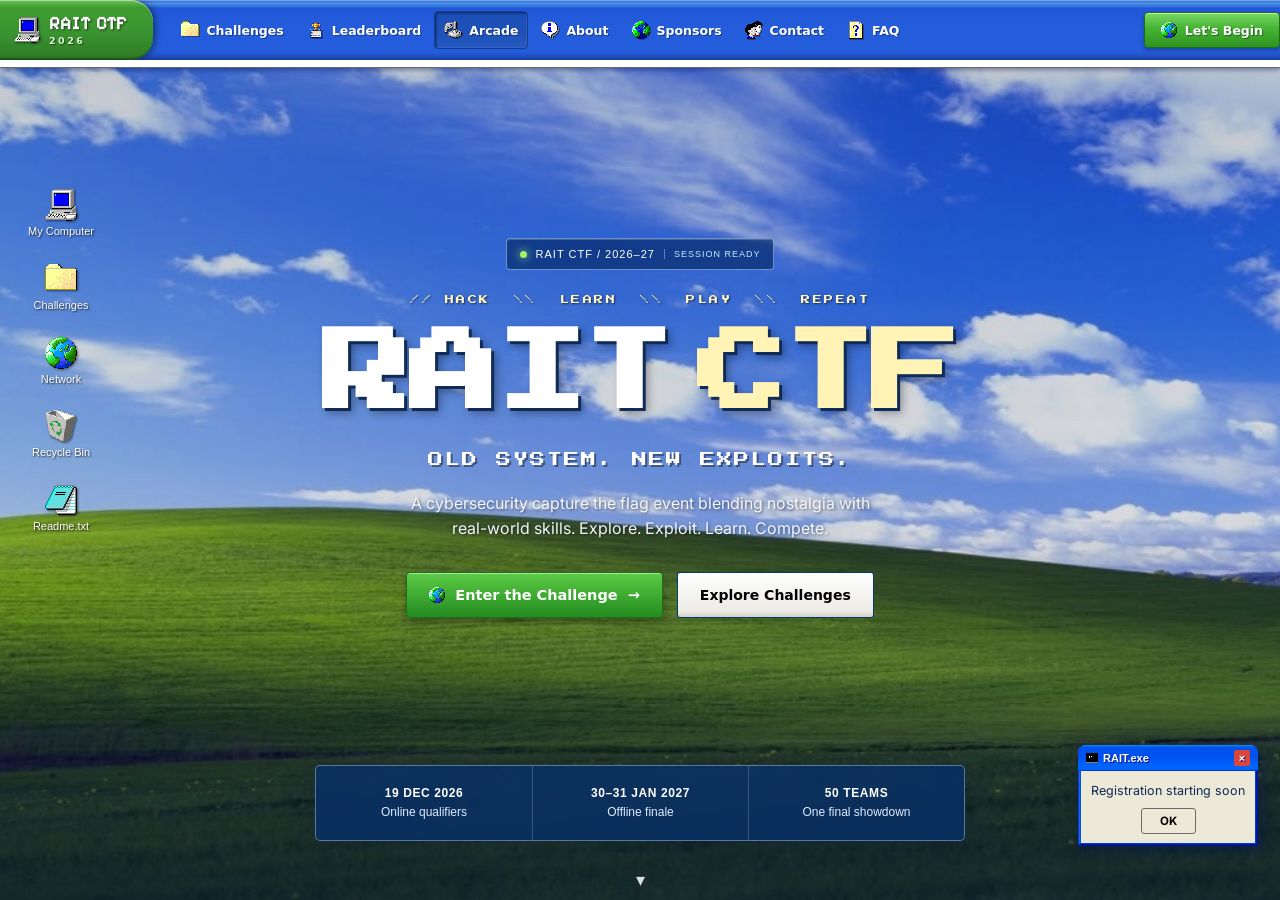
==== index.html @ 3dd123e0 "Update RAIT CTF website" ====
<!DOCTYPE html>
<!-- RAIT CTF revision 3: standalone deck + thank-you-only form + opaque stats -->
<html lang="en">

<head>
  <meta charset="UTF-8">
  <meta name="viewport" content="width=device-width, initial-scale=1.0, maximum-scale=1.0, user-scalable=no">
  <title>RAIT CTF 2026</title>
  <link rel="preconnect" href="https://fonts.googleapis.com">
  <link rel="preconnect" href="https://fonts.gstatic.com" crossorigin>
  <link
    href="https://fonts.googleapis.com/css2?family=Press+Start+2P&family=Pixelify+Sans:wght@500;600;700&family=VT323&family=Inter:wght@400;500;600;700;800&display=swap"
    rel="stylesheet">
  <style>
    /* =========================================================
   RAIT CTF 2026 — Windows XP Desktop
   Asset config: swap paths below when real assets are supplied
========================================================= */
    :root {
      --xp-blue-dark: #0A246A;
      --xp-blue: #0054E3;
      --xp-blue-light: #2F80FF;
      --xp-blue-lighter: #69A6FF;
      --xp-green: #3AAE2A;
      --xp-green-light: #5CCB45;
      --cream: #ECE9D8;
      --cream-dark: #D4D0C8;
      --white: #FFFFFF;
      --black: #000000;
      --taskbar-h: 30px;
      --accent-cyan: #28C7D6;
      --accent-lime: #B4E23A;
      --accent-purple: #8A4FE8;
      --accent-orange: #FF9922;
      font-family: Tahoma, "Segoe UI", Verdana, sans-serif;
    }

    * {
      box-sizing: border-box;
    }

    html,
    body {
      margin: 0;
      padding: 0;
      width: 100%;
      height: 100%;
      overflow: hidden;
      font-family: Tahoma, "Segoe UI", Verdana, sans-serif;
      user-select: none;
    }

    @font-face {
      font-family: 'PixelFont';
      src: local('Press Start 2P');
    }

    .pixel-font {
      font-family: 'Press Start 2P', 'VT323', monospace;
    }

    /* ============ DESKTOP / WALLPAPER ============ */
    #desktop {
      position: fixed;
      inset: 0;
      width: 100vw;
      height: 100vh;
      overflow: hidden;
      background-image: var(--wallpaper-url, url("assets/wallpaper/Bliss.png"));
      background-size: cover;
      background-position: center bottom;
    }

    #wallpaper-fallback {
      position: absolute;
      inset: 0;
      z-index: 0;
      background:
        radial-gradient(ellipse 120% 60% at 50% 100%, #3d8b1f 0%, #57a832 35%, transparent 60%),
        linear-gradient(180deg, #3a8dde 0%, #5fa8ea 25%, #9ecbf5 55%, #cfe8fb 72%, #eaf6ff 100%);
    }

    #wallpaper-fallback::before {
      content: "";
      position: absolute;
      left: -10%;
      top: 8%;
      width: 340px;
      height: 120px;
      border-radius: 50%;
      background: radial-gradient(circle at 30% 40%, #ffffff, #eef6ff 70%);
      filter: blur(1px);
      opacity: .95;
      box-shadow: 120px 30px 0 -20px rgba(255, 255, 255, .85), 260px -10px 0 -30px rgba(255, 255, 255, .7);
    }

    #wallpaper-fallback::after {
      content: "";
      position: absolute;
      right: 5%;
      top: 14%;
      width: 220px;
      height: 90px;
      border-radius: 50%;
      background: radial-gradient(circle at 40% 40%, #ffffff, #eef6ff 70%);
      filter: blur(1px);
      opacity: .9;
    }

    #hill-shine {
      position: absolute;
      left: 0;
      right: 0;
      bottom: 0;
      height: 46%;
      z-index: 0;
      pointer-events: none;
      background: radial-gradient(ellipse 90% 100% at 40% 100%, rgba(255, 255, 255, .18), transparent 60%);
    }

    #crt-overlay {
      position: absolute;
      inset: 0;
      z-index: 2;
      pointer-events: none;
      mix-blend-mode: overlay;
      opacity: .05;
      background: repeating-linear-gradient(0deg, rgba(0, 0, 0, .4) 0px, transparent 1px, transparent 2px);
    }

    #noise-overlay {
      position: absolute;
      inset: 0;
      z-index: 2;
      pointer-events: none;
      opacity: .025;
      background-image: url("data:image/svg+xml,%3Csvg xmlns='http://www.w3.org/2000/svg' width='100' height='100'%3E%3Cfilter id='n'%3E%3CfeTurbulence type='fractalNoise' baseFrequency='0.9' numOctaves='2' stitchTiles='stitch'/%3E%3C/filter%3E%3Crect width='100%25' height='100%25' filter='url(%23n)'/%3E%3C/svg%3E");
    }

    /* ============ DESKTOP ICONS ============ */
    #icon-layer {
      position: absolute;
      top: 14px;
      left: 10px;
      z-index: 3;
      display: flex;
      flex-direction: column;
      gap: 4px;
    }

    .dicon {
      width: 78px;
      padding: 6px 4px;
      text-align: center;
      border: 1px solid transparent;
      border-radius: 2px;
      cursor: default;
    }

    .dicon.selected {
      background: rgba(51, 94, 168, .45);
      border: 1px dotted #fff;
    }

    .dicon .glyph {
      width: 42px;
      height: 42px;
      margin: 0 auto 4px;
      display: flex;
      align-items: center;
      justify-content: center;
      font-size: 30px;
      filter: drop-shadow(1px 1px 1px rgba(0, 0, 0, .5));
    }

    .dicon .label {
      color: #fff;
      font-size: 11px;
      line-height: 13px;
      text-shadow: 1px 1px 2px #000, 0 0 2px #000;
    }

    /* ============ WINDOWS ============ */
    .xpwin {
      position: absolute;
      min-width: 260px;
      min-height: 160px;
      background: var(--cream);
      border: 1px solid var(--xp-blue-dark);
      border-radius: 8px 8px 3px 3px;
      box-shadow: 3px 3px 14px rgba(0, 0, 0, .5);
      display: flex;
      flex-direction: column;
      overflow: hidden;
      z-index: 10;
    }

    .xpwin.inactive .titlebar {
      background: linear-gradient(180deg, #8CA8D8 0%, #6F8FC7 8%, #5C7FC1 40%, #7B9FDD 92%, #4E6FB0 100%);
    }

    .titlebar {
      height: 28px;
      flex: none;
      display: flex;
      align-items: center;
      padding: 2px 3px 2px 6px;
      gap: 6px;
      cursor: grab;
      background: linear-gradient(180deg, #3D91FF 0%, #1660EA 8%, #0F52D8 40%, #1660EA 92%, #0A3FB5 100%);
      border-bottom: 1px solid var(--xp-blue-dark);
      border-radius: 6px 6px 0 0;
    }

    .titlebar:active {
      cursor: grabbing;
    }

    .titlebar .ticon {
      font-size: 15px;
      line-height: 1;
    }

    .titlebar .ttitle {
      flex: 1;
      color: #fff;
      font-weight: bold;
      font-size: 12.5px;
      text-shadow: 1px 1px 1px rgba(0, 0, 0, .4);
      white-space: nowrap;
      overflow: hidden;
      text-overflow: ellipsis;
    }

    .tbtn {
      width: 21px;
      height: 19px;
      border-radius: 3px;
      border: 1px solid rgba(255, 255, 255, .5);
      display: flex;
      align-items: center;
      justify-content: center;
      font-size: 10px;
      font-weight: bold;
      color: #fff;
      background: linear-gradient(180deg, #4C8CE8, #1A56C4);
      cursor: pointer;
    }

    .tbtn:hover {
      filter: brightness(1.15);
    }

    .tbtn.close {
      background: linear-gradient(180deg, #E8746A, #C22B1E);
    }

    .menubar {
      flex: none;
      background: var(--cream);
      border-bottom: 1px solid #ACA899;
      display: flex;
      gap: 14px;
      padding: 2px 8px;
      font-size: 12px;
    }

    .menubar span {
      padding: 2px 4px;
      border-radius: 2px;
    }

    .menubar span:hover {
      background: var(--xp-blue-light);
      color: #fff;
    }

    .toolbar {
      flex: none;
      background: linear-gradient(180deg, #F4F3EE, #DCD9CC);
      border-bottom: 1px solid #ACA899;
      display: flex;
      gap: 10px;
      padding: 4px 8px;
      font-size: 11px;
      color: #333;
    }

    .toolbar .tbitem {
      display: flex;
      flex-direction: column;
      align-items: center;
      gap: 1px;
      opacity: .85;
      cursor: default;
    }

    .win-body {
      flex: 1;
      overflow: auto;
      background: var(--cream);
      padding: 12px;
      font-size: 12.5px;
      color: #111;
    }

    .resize-handle {
      position: absolute;
      z-index: 5;
    }

    .resize-handle.rh-se {
      right: 0;
      bottom: 0;
      width: 14px;
      height: 14px;
      cursor: nwse-resize;
    }

    .resize-handle.rh-e {
      right: 0;
      top: 0;
      bottom: 14px;
      width: 6px;
      cursor: ew-resize;
    }

    .resize-handle.rh-w {
      left: 0;
      top: 0;
      bottom: 14px;
      width: 6px;
      cursor: ew-resize;
    }

    .resize-handle.rh-s {
      left: 0;
      right: 14px;
      bottom: 0;
      height: 6px;
      cursor: ns-resize;
    }

    .resize-handle.rh-n {
      left: 0;
      right: 0;
      top: 0;
      height: 4px;
      cursor: ns-resize;
    }

    /* Buttons XP style */
    .xpbtn {
      background: linear-gradient(180deg, #FDFDFD, #E3E1D8 45%, #D0CDC0 46%, #E9E7DE);
      border: 1px solid #8B8A80;
      border-radius: 3px;
      padding: 5px 14px;
      font-size: 12px;
      cursor: pointer;
      color: #111;
    }

    .xpbtn:hover {
      border-color: var(--xp-blue);
    }

    .xpbtn:active {
      background: linear-gradient(180deg, #C9C7BC, #DEDBD0);
    }

    .xpbtn.primary {
      background: linear-gradient(180deg, #5AA6FF, #0F52D8);
      color: #fff;
      border: 1px solid #0A3FB5;
      font-weight: bold;
    }

    .xpbtn.primary:hover {
      filter: brightness(1.08);
    }

    /* ============ TASKBAR ============ */
    #taskbar {
      position: fixed;
      left: 0;
      right: 0;
      bottom: 0;
      height: var(--taskbar-h);
      z-index: 100;
      background: linear-gradient(180deg, #2A8AF0 0%, #1560E0 4%, #0F49C4 50%, #0B3AA0 96%, #082E82 100%);
      border-top: 1px solid #6FA3FF;
      box-shadow: 0 -1px 0 rgba(255, 255, 255, .15) inset, 0 1px 0 rgba(0, 0, 0, .4) inset;
      display: flex;
      align-items: center;
      padding: 0 3px 0 0;
      gap: 3px;
      font-size: 11px;
    }

    #start-btn {
      height: 100%;
      padding: 0 10px 0 4px;
      margin: 0 3px 0 0;
      border-radius: 0 6px 6px 0;
      display: flex;
      align-items: center;
      gap: 4px;
      background: linear-gradient(180deg, #8FE05A 0%, #5CC53A 8%, #3AAE2A 45%, #2C8C1E 55%, #3AAE2A 90%, #8FE05A 100%);
      border: 1px solid #1F6614;
      border-left: none;
      color: #fff;
      font-weight: bold;
      font-style: italic;
      font-size: 16px;
      box-shadow: 0 0 0 1px rgba(255, 255, 255, .35) inset, 1px 0 2px rgba(0, 0, 0, .3);
      cursor: pointer;
      text-shadow: 1px 1px 1px rgba(0, 0, 0, .45);
      font-family: 'Trebuchet MS', Tahoma, sans-serif;
    }

    #start-btn:hover {
      filter: brightness(1.1);
    }

    #start-btn:active {
      filter: brightness(.92);
      box-shadow: inset 1px 1px 4px rgba(0, 0, 0, .5);
    }

    #start-btn .logo {
      font-size: 20px;
      line-height: 1;
      filter: drop-shadow(0 1px 1px rgba(0, 0, 0, .4));
    }

    #taskbar-sep {
      width: 2px;
      height: 24px;
      background: rgba(0, 0, 0, .25);
      border-right: 1px solid rgba(255, 255, 255, .25);
      flex: none;
    }

    #task-buttons {
      flex: 1;
      display: flex;
      gap: 2px;
      overflow: hidden;
      height: calc(100% - 6px);
      align-items: center;
      padding: 0 2px;
    }

    .taskbtn {
      height: 100%;
      min-width: 0;
      max-width: 160px;
      flex: 1 1 150px;
      padding: 0 8px;
      border-radius: 2px;
      display: flex;
      align-items: center;
      gap: 6px;
      background: linear-gradient(180deg, #5A97F5 0%, #3E7FE0 45%, #1E5BC4 100%);
      border: 1px solid #0A3FA0;
      border-top-color: #7FB0FF;
      color: #fff;
      font-size: 11px;
      white-space: nowrap;
      overflow: hidden;
      text-overflow: ellipsis;
      cursor: pointer;
      box-shadow: 0 1px 0 rgba(255, 255, 255, .2) inset;
    }

    .taskbtn:hover {
      filter: brightness(1.08);
    }

    .taskbtn.active {
      background: linear-gradient(180deg, #0A3FA0, #134FBE);
      box-shadow: inset 1px 1px 3px rgba(0, 0, 0, .6);
      border-color: #082E82;
      font-weight: bold;
    }

    .taskbtn.minimized {
      background: linear-gradient(180deg, #3E7FE0, #1E5BC4);
      opacity: .8;
      font-weight: normal;
      box-shadow: 0 1px 0 rgba(255, 255, 255, .2) inset;
    }

    #systray {
      height: calc(100% - 6px);
      display: flex;
      align-items: center;
      gap: 8px;
      padding: 0 8px;
      border-radius: 3px;
      margin-right: 2px;
      background: linear-gradient(180deg, #0F49C4, #0A246A);
      color: #fff;
      font-size: 11px;
      border: 1px solid #061C55;
      border-right-color: #0B3AA0;
      box-shadow: 1px 0 0 rgba(255, 255, 255, .08) inset, -1px 0 0 rgba(0, 0, 0, .3) inset;
    }

    #systray .clock {
      font-size: 11px;
      line-height: 12px;
      text-align: center;
      white-space: nowrap;
    }

    #systray .icon {
      font-size: 13px;
      opacity: .95;
      cursor: default;
    }

    /* ============ START MENU ============ */
    #start-menu {
      position: fixed;
      left: 0;
      bottom: var(--taskbar-h);
      width: 380px;
      z-index: 200;
      border: 1px solid var(--xp-blue-dark);
      border-radius: 8px 8px 0 0;
      overflow: hidden;
      box-shadow: 3px -1px 16px rgba(0, 0, 0, .5);
      display: none;
      flex-direction: column;
      background: var(--cream);
    }

    #start-menu.open {
      display: flex;
    }

    .sm-header {
      background: linear-gradient(180deg, #3D91FF, #0F52D8);
      color: #fff;
      padding: 10px 12px;
      display: flex;
      align-items: center;
      gap: 10px;
    }

    .sm-header .avatar {
      width: 38px;
      height: 38px;
      border-radius: 4px;
      background: #fff2;
      border: 1px solid #fff8;
      display: flex;
      align-items: center;
      justify-content: center;
      font-size: 20px;
    }

    .sm-header .uname {
      font-weight: bold;
      font-size: 14px;
      text-shadow: 1px 1px 1px rgba(0, 0, 0, .3);
    }

    .sm-body {
      display: flex;
      flex: 1;
    }

    .sm-col {
      flex: 1;
      padding: 8px 0;
    }

    .sm-col.left {
      background: #fff;
    }

    .sm-col.right {
      background: #D9E4F5;
      border-left: 1px solid #A9BEDD;
    }

    .sm-item {
      display: flex;
      align-items: center;
      gap: 8px;
      padding: 6px 12px;
      font-size: 12.5px;
      cursor: pointer;
      color: #111;
    }

    .sm-item:hover {
      background: var(--xp-blue-light);
      color: #fff;
    }

    .sm-item .ic {
      font-size: 16px;
      width: 20px;
      text-align: center;
    }

    .sm-footer {
      background: linear-gradient(180deg, #1660EA, #0A3FB5);
      display: flex;
      justify-content: space-between;
      align-items: center;
      padding: 6px 10px;
    }

    .sm-footer .sm-item {
      color: #fff;
      padding: 4px 8px;
    }

    .sm-footer .sm-item:hover {
      background: rgba(255, 255, 255, .2);
    }

    #power-btn {
      display: flex;
      align-items: center;
      gap: 6px;
      color: #fff;
      cursor: pointer;
      font-size: 12.5px;
      padding: 4px 8px;
      border-radius: 3px;
    }

    #power-btn:hover {
      background: rgba(255, 255, 255, .2);
    }

    /* ============ STICKY NOTES / HELPER ============ */
    .sticky {
      position: absolute;
      width: 150px;
      padding: 14px 12px 18px;
      background: #FFF48C;
      box-shadow: 2px 3px 8px rgba(0, 0, 0, .35);
      font-family: 'VT323', monospace;
      font-size: 20px;
      line-height: 1.15;
      color: #3a3416;
      z-index: 4;
      transform: rotate(-2deg);
    }

    .sticky::before {
      content: "📌";
      position: absolute;
      top: -12px;
      left: 50%;
      transform: translateX(-50%);
      font-size: 18px;
    }

    .sticky.rot2 {
      transform: rotate(1.5deg);
    }

    #helper {
      position: absolute;
      z-index: 6;
      width: 70px;
      text-align: center;
      cursor: pointer;
    }

    #helper .clip {
      font-size: 46px;
      filter: drop-shadow(1px 2px 2px rgba(0, 0, 0, .4));
    }

    #helper-bubble {
      position: absolute;
      bottom: 80px;
      right: 0;
      width: 190px;
      background: #fff;
      border: 1px solid #888;
      border-radius: 10px;
      padding: 8px 10px;
      font-size: 12px;
      color: #111;
      box-shadow: 2px 2px 8px rgba(0, 0, 0, .3);
    }

    #helper-bubble::after {
      content: "";
      position: absolute;
      bottom: -8px;
      right: 26px;
      border: 8px solid transparent;
      border-top-color: #fff;
    }

    #helper.dismissed {
      display: none;
    }

    /* Selection cursor */
    body {
      cursor: default;
    }

    ::-webkit-scrollbar {
      width: 16px;
      height: 16px;
    }

    ::-webkit-scrollbar-track {
      background: #D4D0C8;
      border-left: 1px solid #ACA899;
    }

    ::-webkit-scrollbar-thumb {
      background: linear-gradient(180deg, #F4F3EE, #C9C7BC);
      border: 1px solid #8B8A80;
    }

    /* Explorer-style lists */
    .folder-grid {
      display: flex;
      flex-wrap: wrap;
      gap: 18px;
    }

    .folder-item {
      width: 84px;
      text-align: center;
      cursor: pointer;
      padding: 6px;
      border-radius: 3px;
    }

    .folder-item:hover {
      background: #D9E4F5;
    }

    .folder-item.selected {
      background: #B6CDF2;
      border: 1px dotted #3366CC;
    }

    .folder-item .fic {
      font-size: 34px;
    }

    .folder-item .flabel {
      font-size: 11px;
      margin-top: 2px;
      color: #111;
    }

    table.xp-table {
      width: 100%;
      border-collapse: collapse;
      font-size: 12px;
    }

    table.xp-table th {
      background: linear-gradient(180deg, #F4F3EE, #DCD9CC);
      border: 1px solid #ACA899;
      padding: 5px 8px;
      text-align: left;
    }

    table.xp-table td {
      border: 1px solid #D8D5C8;
      padding: 5px 8px;
    }

    table.xp-table tr:nth-child(even) {
      background: #F2F1EA;
    }

    table.xp-table tr:hover {
      background: #D9E4F5;
    }

    .status-bar {
      flex: none;
      background: var(--cream-dark);
      border-top: 1px solid #ACA899;
      padding: 2px 8px;
      font-size: 11px;
      color: #333;
    }

    .tabbar {
      display: flex;
      gap: 2px;
      border-bottom: 1px solid #ACA899;
      margin-bottom: 10px;
    }

    .tabbar .tab {
      padding: 5px 14px;
      font-size: 12px;
      background: #DCD9CC;
      border: 1px solid #ACA899;
      border-bottom: none;
      border-radius: 4px 4px 0 0;
      cursor: pointer;
    }

    .tabbar .tab.active {
      background: var(--cream);
      font-weight: bold;
    }

    /* login dialog fields */
    .field-row {
      display: flex;
      align-items: center;
      gap: 8px;
      margin-bottom: 10px;
    }

    .field-row label {
      width: 110px;
      font-size: 12px;
      text-align: right;
    }

    .field-row input {
      flex: 1;
      padding: 4px 6px;
      border: 1px solid #7F9DB9;
      font-size: 12px;
    }

    /* terminal */
    .term-body {
      background: #000;
      color: #3CFF3C;
      font-family: 'VT323', Consolas, monospace;
      font-size: 16px;
      padding: 10px;
      height: 100%;
      overflow-y: auto;
    }

    .term-line {
      white-space: pre-wrap;
      word-break: break-word;
    }

    .term-input-row {
      display: flex;
    }

    .term-input-row input {
      flex: 1;
      background: transparent;
      border: none;
      outline: none;
      color: #3CFF3C;
      font-family: inherit;
      font-size: 16px;
    }

    #wallpaper-fallback {
      display: none;
    }

    /* ============ BOOT STAGE (full-page landing + xp login, no monitor bezel) ============ */
    #crt-stage {
      position: fixed;
      inset: 0;
      z-index: 9999;
      background: #000;
    }

    body.logged-in #crt-stage {
      display: none;
    }

    #desktop {
      opacity: 0;
      transition: opacity .8s cubic-bezier(.22, .61, .36, 1), filter .8s cubic-bezier(.22, .61, .36, 1), transform .8s cubic-bezier(.22, .61, .36, 1);
      filter: brightness(1.25);
      transform: scale(1.01);
    }

    body.logged-in #desktop {
      opacity: 1;
      filter: brightness(1);
      transform: scale(1);
    }

    #crt-frame {
      position: relative;
      width: 100%;
      height: 100%;
    }

    #boot-layer {
      position: absolute;
      inset: 0;
      overflow: hidden;
      background: #000;
    }

    .boot-screen {
      position: absolute;
      inset: 0;
      overflow: hidden auto;
      transition: opacity .5s cubic-bezier(.22, .61, .36, 1), transform .5s cubic-bezier(.22, .61, .36, 1), visibility 0s linear 0s;
      transform: translateY(0) scale(1);
    }

    .boot-screen.hide {
      opacity: 0;
      transform: translateY(-14px) scale(1.02);
      pointer-events: none;
      visibility: hidden;
      transition: opacity .4s ease, transform .4s ease, visibility 0s linear .4s;
    }

    /* ---- landing page (same wallpaper as the desktop behind it) ---- */
    #landing-page {
      background-image: var(--wallpaper-url, url("assets/wallpaper/Bliss.png"));
      background-size: cover;
      background-position: center bottom;
      background-attachment: fixed;
      color: #111;
    }

    #landing-page::before {
      content: "";
      position: absolute;
      inset: 0;
      z-index: 0;
      pointer-events: none;
      background: linear-gradient(180deg, rgba(5, 10, 25, .55), rgba(5, 10, 25, .25) 35%, rgba(5, 10, 25, .65));
    }

    #landing-page>* {
      position: relative;
      z-index: 1;
    }

    #landing-page .lp-topbar {
      backdrop-filter: blur(2px);
    }

    /* subtle floating glow accents behind the hero */
    .lp-hero {
      position: relative;
    }

    .lp-hero::before,
    .lp-hero::after {
      content: "";
      position: absolute;
      width: 340px;
      height: 340px;
      border-radius: 50%;
      filter: blur(70px);
      opacity: .35;
      z-index: 0;
      pointer-events: none;
      animation: lp-float 9s ease-in-out infinite;
    }

    .lp-hero::before {
      background: #3AAE2A;
      top: -60px;
      left: 8%;
    }

    .lp-hero::after {
      background: #3D91FF;
      bottom: -80px;
      right: 8%;
      animation-delay: -4.5s;
    }

    @keyframes lp-float {

      0%,
      100% {
        transform: translateY(0) scale(1);
      }

      50% {
        transform: translateY(-22px) scale(1.08);
      }
    }

    @keyframes lp-rise {
      from {
        opacity: 0;
        transform: translateY(22px);
      }

      to {
        opacity: 1;
        transform: translateY(0);
      }
    }

    .lp-hero .lp-window {
      animation: lp-rise .6s cubic-bezier(.22, .61, .36, 1) both;
    }

    .lp-section {
      animation: lp-rise .6s cubic-bezier(.22, .61, .36, 1) both;
    }

    .lp-section:nth-of-type(1) {
      animation-delay: .08s;
    }

    .lp-section:nth-of-type(2) {
      animation-delay: .16s;
    }

    #landing-page .lp-topbar {
      position: sticky;
      top: 0;
      z-index: 5;
      display: flex;
      align-items: center;
      gap: 10px;
      height: 40px;
      padding: 0 12px;
      background: linear-gradient(180deg, #3D91FF 0%, #1660EA 8%, #0F52D8 40%, #1660EA 92%, #0A3FB5 100%);
      border-bottom: 1px solid var(--xp-blue-dark);
      box-shadow: 0 2px 6px rgba(0, 0, 0, .35);
    }

    #landing-page .lp-topbar .lp-logo {
      color: #fff;
      font-weight: bold;
      font-size: 13px;
      text-shadow: 1px 1px 1px rgba(0, 0, 0, .4);
      flex: 1;
      display: flex;
      align-items: center;
      gap: 8px;
    }

    #landing-page .lp-topbar .lp-dot {
      width: 8px;
      height: 8px;
      border-radius: 50%;
      background: #3AAE2A;
      box-shadow: 0 0 5px #3AAE2A;
      animation: lp-blink 1.6s infinite;
    }

    @keyframes lp-blink {

      0%,
      60% {
        opacity: 1;
      }

      80% {
        opacity: .2;
      }

      100% {
        opacity: 1;
      }
    }

    .lp-hero {
      padding: 90px 20px 46px;
      text-align: center;
    }

    .lp-hero .lp-window {
      max-width: 780px;
      margin: 0 auto;
      background: var(--cream);
      border: 1px solid var(--xp-blue-dark);
      border-radius: 10px 10px 4px 4px;
      box-shadow: 0 18px 46px rgba(0, 0, 0, .45), 0 2px 0 rgba(255, 255, 255, .4) inset;
      overflow: hidden;
    }

    .lp-hero .lp-window .titlebar .ttitle {
      text-align: left;
    }

    .lp-hero-body {
      padding: 40px 30px 34px;
    }

    .lp-hero-body h1 {
      font-size: 30px;
      margin: 0 0 8px;
      color: #0A246A;
      letter-spacing: .5px;
      text-shadow: 1px 1px 0 rgba(255, 255, 255, .5);
    }

    .lp-hero-body .lp-tagline {
      font-size: 12.5px;
      color: #2f8f21;
      font-weight: bold;
      letter-spacing: 2px;
      margin-bottom: 18px;
      display: inline-block;
      padding: 3px 10px;
      background: rgba(58, 174, 42, .12);
      border-radius: 20px;
    }

    .lp-hero-body p {
      font-size: 13.5px;
      line-height: 1.7;
      color: #222;
      max-width: 580px;
      margin: 0 auto 26px;
    }

    .lp-cta-row {
      display: flex;
      gap: 12px;
      justify-content: center;
      flex-wrap: wrap;
    }

    .lp-cta-row .xpbtn {
      padding: 10px 26px;
      font-size: 13px;
      transition: transform .15s ease, box-shadow .15s ease;
    }

    .lp-cta-row .xpbtn:hover {
      transform: translateY(-2px);
      box-shadow: 0 6px 14px rgba(0, 0, 0, .35);
    }

    .lp-cta-row .xpbtn:active {
      transform: translateY(0);
    }

    .lp-section {
      max-width: 920px;
      margin: 0 auto 38px;
      padding: 0 20px;
    }

    .lp-section h2 {
      font-size: 14px;
      color: #fff;
      letter-spacing: 1.5px;
      border-bottom: 2px solid rgba(255, 255, 255, .4);
      padding-bottom: 8px;
      margin-bottom: 18px;
      text-shadow: 1px 1px 3px rgba(0, 0, 0, .6);
    }

    .lp-cards {
      display: flex;
      flex-wrap: wrap;
      gap: 18px;
      justify-content: center;
    }

    .lp-card {
      background: var(--cream);
      border: 1px solid var(--xp-blue-dark);
      border-radius: 8px;
      box-shadow: 3px 3px 10px rgba(0, 0, 0, .3);
      width: 200px;
      padding: 18px 14px;
      text-align: center;
      transition: transform .2s cubic-bezier(.22, .61, .36, 1), box-shadow .2s ease;
    }

    .lp-card:hover {
      transform: translateY(-6px) scale(1.02);
      box-shadow: 5px 12px 22px rgba(0, 0, 0, .4);
    }

    .lp-card .lp-ic {
      font-size: 32px;
      margin-bottom: 10px;
    }

    .lp-card h3 {
      font-size: 12.5px;
      margin: 0 0 6px;
      color: #0A246A;
      letter-spacing: .5px;
    }

    .lp-card p {
      font-size: 11.5px;
      color: #333;
      line-height: 1.5;
      margin: 0;
    }

    .lp-timeline {
      display: flex;
      flex-direction: column;
      gap: 0;
      background: var(--cream);
      border: 1px solid var(--xp-blue-dark);
      border-radius: 8px;
      box-shadow: 3px 3px 10px rgba(0, 0, 0, .3);
      overflow: hidden;
    }

    .lp-tl-row {
      display: flex;
      gap: 14px;
      padding: 12px 18px;
      font-size: 12px;
      border-bottom: 1px solid #D4D0C8;
      transition: background .15s ease;
    }

    .lp-tl-row:hover {
      background: #e9f3ff;
    }

    .lp-tl-row:last-child {
      border-bottom: none;
    }

    .lp-tl-row:nth-child(even) {
      background: #F2F1EA;
    }

    .lp-tl-row:nth-child(even):hover {
      background: #e9f3ff;
    }

    .lp-tl-row b {
      color: #0A246A;
      min-width: 150px;
      display: inline-block;
    }

    .lp-footer {
      text-align: center;
      font-size: 11px;
      color: #dbe8ff;
      padding: 28px 10px 46px;
      text-shadow: 0 1px 3px rgba(0, 0, 0, .6);
    }

    /* ---- XP-style login screen ---- */
    #xp-login-screen {
      background: radial-gradient(ellipse 150% 100% at 50% -10%, #4d8fe0 0%, #1a52c8 38%, #0a246a 78%, #061539 100%);
      color: #fff;
      display: flex;
      flex-direction: column;
    }

    .xls-topbar {
      height: 64px;
      flex: none;
      display: flex;
      align-items: center;
      padding: 0 26px;
      background: linear-gradient(180deg, rgba(0, 20, 60, .55), rgba(0, 20, 60, 0));
    }

    .xls-topbar .xls-brand {
      font-weight: bold;
      font-size: 16px;
      letter-spacing: .5px;
      text-shadow: 1px 1px 2px rgba(0, 0, 0, .5);
    }

    .xls-topbar .xls-brand span {
      color: #B4E23A;
    }

    .xls-back {
      margin-left: auto;
      background: rgba(255, 255, 255, .12);
      border: 1px solid rgba(255, 255, 255, .4);
      color: #fff;
      padding: 6px 12px;
      border-radius: 3px;
      font-size: 11.5px;
      cursor: pointer;
    }

    .xls-back:hover {
      background: rgba(255, 255, 255, .22);
    }

    .xls-main {
      flex: 1;
      display: flex;
      align-items: center;
      justify-content: center;
      gap: 70px;
      padding: 20px 40px;
    }

    .xls-left {
      max-width: 320px;
      text-align: right;
    }

    .xls-left h2 {
      font-size: 24px;
      margin: 0 0 10px;
      text-shadow: 1px 2px 3px rgba(0, 0, 0, .5);
    }

    .xls-left p {
      font-size: 12.5px;
      line-height: 1.6;
      color: #dbe8ff;
    }

    .xls-divider {
      width: 1px;
      align-self: stretch;
      background: linear-gradient(180deg, transparent, rgba(255, 255, 255, .5) 15%, rgba(255, 255, 255, .5) 85%, transparent);
    }

    .xls-right {
      display: flex;
      flex-direction: column;
      gap: 14px;
      min-width: 280px;
    }

    .xls-tile {
      display: flex;
      align-items: center;
      gap: 14px;
      padding: 10px 14px;
      border-radius: 8px;
      cursor: pointer;
      background: rgba(255, 255, 255, .08);
      border: 1px solid rgba(255, 255, 255, .25);
      transition: background .15s ease, transform .15s ease;
    }

    .xls-tile:hover {
      background: rgba(255, 255, 255, .18);
      transform: translateX(4px);
    }

    .xls-tile .xls-avatar {
      width: 46px;
      height: 46px;
      border-radius: 6px;
      background: linear-gradient(145deg, #fff, #cfe0ff);
      display: flex;
      align-items: center;
      justify-content: center;
      font-size: 24px;
      border: 1px solid rgba(255, 255, 255, .6);
      box-shadow: 1px 1px 4px rgba(0, 0, 0, .4);
      flex: none;
    }

    .xls-tile .xls-name {
      font-size: 14px;
      font-weight: bold;
      text-shadow: 1px 1px 2px rgba(0, 0, 0, .4);
    }

    .xls-tile .xls-sub {
      font-size: 10.5px;
      color: #cfe0ff;
    }

    .xls-form {
      display: none;
      flex-direction: column;
      gap: 10px;
      background: rgba(255, 255, 255, .08);
      border: 1px solid rgba(255, 255, 255, .25);
      border-radius: 8px;
      padding: 14px;
    }

    .xls-form.open {
      display: flex;
    }

    .xls-form input {
      padding: 7px 9px;
      border-radius: 3px;
      border: 1px solid rgba(255, 255, 255, .5);
      background: rgba(255, 255, 255, .92);
      font-size: 12.5px;
      color: #111;
      outline: none;
    }

    .xls-form .xls-arrow-row {
      display: flex;
      justify-content: flex-end;
      gap: 8px;
      align-items: center;
    }

    .xls-arrow-row .xls-cancel {
      font-size: 11px;
      color: #dbe8ff;
      cursor: pointer;
      text-decoration: underline;
    }

    .xls-arrow-btn {
      width: 34px;
      height: 34px;
      border-radius: 50%;
      border: none;
      cursor: pointer;
      background: linear-gradient(145deg, #B4E23A, #7fbf1f);
      display: flex;
      align-items: center;
      justify-content: center;
      font-size: 16px;
      color: #173c00;
      box-shadow: 1px 2px 4px rgba(0, 0, 0, .4);
    }

    .xls-arrow-btn:hover {
      filter: brightness(1.08);
    }

    .xls-msg {
      font-size: 11px;
      color: #ffd0d0;
      min-height: 14px;
    }

    .xls-bottombar {
      height: 52px;
      flex: none;
      display: flex;
      align-items: center;
      justify-content: space-between;
      padding: 0 26px;
      background: linear-gradient(0deg, rgba(0, 10, 40, .55), rgba(0, 10, 40, 0));
      font-size: 11.5px;
      color: #dbe8ff;
    }

    .xls-bottombar .xls-power {
      cursor: pointer;
      display: flex;
      align-items: center;
      gap: 6px;
    }

    .xls-bottombar .xls-power:hover {
      color: #fff;
    }

    /* logging-on transition panel */
    .xls-loggingon {
      position: absolute;
      inset: 0;
      background: #0a246a;
      display: none;
      align-items: center;
      justify-content: center;
      flex-direction: column;
      gap: 14px;
      color: #fff;
      z-index: 6;
    }

    .xls-loggingon.show {
      display: flex;
    }

    .xls-spinner {
      width: 36px;
      height: 36px;
      border-radius: 50%;
      border: 3px solid rgba(255, 255, 255, .25);
      border-top-color: #B4E23A;
      animation: xls-spin .8s linear infinite;
    }

    @keyframes xls-spin {
      to {
        transform: rotate(360deg);
      }
    }

    .xls-loggingon .xls-lo-text {
      font-size: 13px;
      letter-spacing: .5px;
    }

    /* ---- Blue Screen of Death (shown while registration isn't open) ---- */
    #bsod-screen {
      background: #0a1fb0;
      color: #fff;
      display: flex;
      align-items: center;
      justify-content: center;
      padding: 40px;
      cursor: default;
      z-index: 20;
    }

    .bsod-inner {
      max-width: 620px;
      font-family: Consolas, 'VT323', monospace;
    }

    .bsod-face {
      font-size: 60px;
      line-height: 1;
      margin: 0 0 22px;
      font-weight: bold;
    }

    .bsod-title {
      font-size: 24px;
      font-weight: normal;
      letter-spacing: .3px;
      margin: 0 0 20px;
    }

    .bsod-line {
      font-size: 15px;
      line-height: 1.6;
      margin: 0 0 12px;
      color: #e3ecff;
    }

    .bsod-progress {
      font-size: 15px;
      margin: 22px 0 18px;
    }

    .bsod-code {
      font-size: 12.5px;
      color: #9fb8ff;
      letter-spacing: .4px;
    }

    .bsod-hint {
      margin-top: 30px;
      font-size: 12.5px;
      color: #cfe0ff;
      opacity: .8;
    }

    /* ============ PIXEL-ART LANDING PAGE MAKEOVER ============ */
    /* 8-bit "notched corner" trick reused everywhere below */
    :root {
      --px-notch: 8px;
      --px-glow-a: #5CFFB3;
      --px-glow-b: #7FD1FF;
    }

    #landing-page {
      image-rendering: pixelated;
    }

    /* CRT scanlines — kept very subtle so the wallpaper stays bright and visible */
    #landing-page::after {
      content: "";
      position: fixed;
      inset: 0;
      z-index: 0;
      pointer-events: none;
      background:
        repeating-linear-gradient(0deg, rgba(0, 0, 0, .06) 0 2px, transparent 2px 4px);
      mix-blend-mode: overlay;
      opacity: .35;
    }

    #landing-page::before {
      background: linear-gradient(180deg, rgba(5, 10, 25, .12), rgba(5, 10, 25, .04) 35%, rgba(5, 10, 25, .18));
    }

    #landing-page .lp-topbar {
      border-bottom: 3px solid #041538;
      box-shadow: 0 3px 0 var(--px-glow-a), 0 0 18px rgba(92, 255, 179, .35);
      image-rendering: pixelated;
    }

    #landing-page .lp-topbar .lp-logo {
      font-family: 'PixelFont', 'Press Start 2P', 'VT323', monospace;
      font-size: 10px;
      letter-spacing: 1px;
    }

    #landing-page .lp-topbar .lp-dot {
      border-radius: 0;
      box-shadow: 0 0 0 2px #06381f, 0 0 10px #3AAE2A;
    }

    #lp-login-btn.xpbtn {
      border-radius: 0 !important;
      font-family: 'PixelFont', 'Press Start 2P', 'VT323', monospace;
      font-size: 10px;
      box-shadow: 3px 3px 0 #041538, inset 0 0 0 2px rgba(255, 255, 255, .5);
    }

    /* Pixel-notched "window" card used by hero + will cascade to cards below */
    .lp-hero .lp-window {
      border-radius: 0;
      border: 3px solid #041538;
      box-shadow: 8px 8px 0 rgba(0, 0, 0, .5), 0 0 0 2px var(--px-glow-a), 0 0 26px rgba(92, 255, 179, .25);
      clip-path: polygon(0 var(--px-notch), var(--px-notch) 0,
          calc(100% - var(--px-notch)) 0, 100% var(--px-notch),
          100% calc(100% - var(--px-notch)), calc(100% - var(--px-notch)) 100%,
          var(--px-notch) 100%, 0 calc(100% - var(--px-notch)));
    }

    .lp-hero .lp-window .titlebar {
      image-rendering: pixelated;
    }

    .lp-hero-body h1 {
      font-family: 'PixelFont', 'Press Start 2P', 'VT323', monospace;
      letter-spacing: 1px;
      text-shadow: 3px 3px 0 rgba(10, 36, 106, .35), 0 0 14px rgba(92, 255, 179, .5);
    }

    .lp-hero-body .lp-tagline {
      font-family: 'PixelFont', 'Press Start 2P', 'VT323', monospace;
      font-size: 9px;
      border-radius: 0;
      border: 2px solid #2f8f21;
      background: rgba(58, 174, 42, .16);
      letter-spacing: 1.5px;
      animation: lp-tag-flicker 2.4s steps(2) infinite;
    }

    @keyframes lp-tag-flicker {

      0%,
      90% {
        opacity: 1;
      }

      95% {
        opacity: .55;
      }

      100% {
        opacity: 1;
      }
    }

    .lp-cta-row .xpbtn {
      border-radius: 0 !important;
      font-family: 'PixelFont', 'Press Start 2P', 'VT323', monospace;
      font-size: 10px;
      box-shadow: 4px 4px 0 rgba(0, 0, 0, .45), inset 0 0 0 2px rgba(255, 255, 255, .35);
      transition: transform .1s steps(2), box-shadow .1s steps(2);
    }

    .lp-cta-row .xpbtn:hover {
      transform: translate(-2px, -2px);
      box-shadow: 6px 6px 0 rgba(0, 0, 0, .5), inset 0 0 0 2px rgba(255, 255, 255, .5), 0 0 16px rgba(92, 255, 179, .55);
    }

    .lp-cta-row .xpbtn:active {
      transform: translate(0, 0);
      box-shadow: 2px 2px 0 rgba(0, 0, 0, .5);
    }

    .lp-section h2 {
      font-family: 'PixelFont', 'Press Start 2P', 'VT323', monospace;
      font-size: 11px;
      letter-spacing: 2px;
      border-bottom: none;
      box-shadow: 0 3px 0 var(--px-glow-b);
      display: inline-block;
      padding: 0 4px 8px;
    }

    .lp-card {
      border-radius: 0;
      border: 3px solid #041538;
      box-shadow: 5px 5px 0 rgba(0, 0, 0, .45);
      image-rendering: pixelated;
      clip-path: polygon(0 6px, 6px 0, calc(100% - 6px) 0, 100% 6px,
          100% calc(100% - 6px), calc(100% - 6px) 100%, 6px 100%, 0 calc(100% - 6px));
    }

    .lp-card:hover {
      transform: translate(-3px, -3px);
      box-shadow: 8px 8px 0 rgba(0, 0, 0, .5), 0 0 16px rgba(127, 209, 255, .5);
    }

    .lp-card h3 {
      font-family: 'PixelFont', 'Press Start 2P', 'VT323', monospace;
      font-size: 10px;
    }

    .lp-card .lp-ic {
      filter: drop-shadow(2px 2px 0 rgba(0, 0, 0, .35));
    }

    .lp-timeline {
      border-radius: 0;
      border: 3px solid #041538;
      box-shadow: 5px 5px 0 rgba(0, 0, 0, .45);
    }

    .lp-tl-row b {
      font-family: 'PixelFont', 'Press Start 2P', 'VT323', monospace;
      font-size: 9px;
      letter-spacing: .5px;
    }

    .lp-footer {
      font-family: 'PixelFont', 'Press Start 2P', 'VT323', monospace;
      font-size: 8px;
      line-height: 1.9;
      letter-spacing: .5px;
    }

    .lp-hero::before {
      background: var(--px-glow-a);
    }

    .lp-hero::after {
      background: var(--px-glow-b);
    }

    /* ---- stats strip ---- */
    .lp-stats {
      display: flex;
      flex-wrap: wrap;
      gap: 16px;
      justify-content: center;
    }

    .lp-stat {
      background: var(--cream);
      border: 3px solid #041538;
      min-width: 150px;
      flex: 1 1 150px;
      max-width: 220px;
      padding: 18px 10px;
      text-align: center;
      box-shadow: 5px 5px 0 rgba(0, 0, 0, .45);
      clip-path: polygon(0 6px, 6px 0, calc(100% - 6px) 0, 100% 6px, 100% calc(100% - 6px), calc(100% - 6px) 100%, 6px 100%, 0 calc(100% - 6px));
    }

    .lp-stat-num {
      font-family: 'PixelFont', 'Press Start 2P', 'VT323', monospace;
      font-size: 26px;
      color: #0A246A;
      text-shadow: 2px 2px 0 rgba(58, 174, 42, .35);
    }

    .lp-stat-num::after {
      content: "+";
    }

    .lp-stat-label {
      font-size: 10.5px;
      letter-spacing: .5px;
      color: #333;
      margin-top: 6px;
      text-transform: uppercase;
    }

    /* ---- testimonials ---- */
    .lp-testimonials {
      display: flex;
      flex-wrap: wrap;
      gap: 18px;
      justify-content: center;
    }

    .lp-testimonial {
      background: var(--cream);
      border: 3px solid #041538;
      width: 270px;
      padding: 18px 16px 16px;
      box-shadow: 5px 5px 0 rgba(0, 0, 0, .45);
      position: relative;
      clip-path: polygon(0 6px, 6px 0, calc(100% - 6px) 0, 100% 6px, 100% calc(100% - 6px), calc(100% - 6px) 100%, 6px 100%, 0 calc(100% - 6px));
      transition: transform .15s ease;
    }

    .lp-testimonial:hover {
      transform: translate(-3px, -3px);
      box-shadow: 8px 8px 0 rgba(0, 0, 0, .5), 0 0 14px rgba(92, 255, 179, .4);
    }

    .lp-tst-quote {
      font-size: 11.5px;
      line-height: 1.6;
      color: #222;
      margin-bottom: 14px;
    }

    .lp-tst-quote::before {
      content: "“";
    }

    .lp-tst-quote::after {
      content: "”";
    }

    .lp-tst-author {
      display: flex;
      align-items: center;
      gap: 10px;
    }

    .lp-tst-avatar {
      width: 32px;
      height: 32px;
      flex: none;
      display: flex;
      align-items: center;
      justify-content: center;
      font-size: 16px;
      background: #fff;
      border: 2px solid #0A246A;
      box-shadow: 2px 2px 0 rgba(0, 0, 0, .3);
    }

    .lp-tst-author b {
      display: block;
      font-size: 11px;
      color: #0A246A;
    }

    .lp-tst-author span {
      display: block;
      font-size: 9.5px;
      color: #555;
    }

    /* ---- sponsors ---- */
    .lp-sponsor-tiers {
      display: flex;
      flex-direction: column;
      gap: 34px;
    }

    .lp-sponsor-tier {
      position: relative;
    }

    .lp-tier-label {
      font-family: 'PixelFont', 'Press Start 2P', 'VT323', monospace;
      font-size: 9px;
      letter-spacing: 3px;
      text-align: center;
      margin-bottom: 16px;
      position: relative;
      display: flex;
      align-items: center;
      gap: 14px;
    }

    .lp-tier-label::before,
    .lp-tier-label::after {
      content: "";
      flex: 1;
      height: 2px;
      background: rgba(255, 255, 255, .25);
    }

    .lp-sponsor-tier[data-tier="title"] .lp-tier-label {
      color: #FFD966;
      text-shadow: 0 0 8px rgba(255, 217, 102, .6);
    }

    .lp-sponsor-tier[data-tier="title"] .lp-tier-label::before,
    .lp-sponsor-tier[data-tier="title"] .lp-tier-label::after {
      background: rgba(255, 217, 102, .4);
    }

    .lp-sponsor-tier[data-tier="gold"] .lp-tier-label {
      color: #FFC94A;
      text-shadow: 0 0 6px rgba(255, 201, 74, .5);
    }

    .lp-sponsor-tier[data-tier="gold"] .lp-tier-label::before,
    .lp-sponsor-tier[data-tier="gold"] .lp-tier-label::after {
      background: rgba(255, 201, 74, .35);
    }

    .lp-sponsor-tier[data-tier="community"] .lp-tier-label {
      color: var(--px-glow-b);
    }

    .lp-sponsor-tier[data-tier="community"] .lp-tier-label::before,
    .lp-sponsor-tier[data-tier="community"] .lp-tier-label::after {
      background: rgba(127, 209, 255, .3);
    }

    .lp-sponsors {
      display: flex;
      flex-wrap: wrap;
      gap: 18px;
      justify-content: center;
    }

    .lp-sponsor {
      background: linear-gradient(180deg, #fdfdf8, var(--cream));
      border: 3px solid #041538;
      padding: 18px 22px 16px;
      text-align: center;
      min-width: 140px;
      box-shadow: 5px 5px 0 rgba(0, 0, 0, .4);
      transition: transform .15s ease, box-shadow .15s ease;
      clip-path: polygon(0 7px, 7px 0, calc(100% - 7px) 0, 100% 7px, 100% calc(100% - 7px), calc(100% - 7px) 100%, 7px 100%, 0 calc(100% - 7px));
      position: relative;
    }

    .lp-sponsor::before {
      content: "";
      position: absolute;
      left: 0;
      right: 0;
      top: 0;
      height: 4px;
      background: linear-gradient(90deg, var(--px-glow-a), var(--px-glow-b));
    }

    .lp-sponsor:hover {
      transform: translate(-3px, -4px);
      box-shadow: 8px 9px 0 rgba(0, 0, 0, .45), 0 0 18px rgba(127, 209, 255, .55);
    }

    .lp-sponsor-ic {
      width: 44px;
      height: 44px;
      margin: 2px auto 10px;
      display: flex;
      align-items: center;
      justify-content: center;
      font-size: 22px;
      border-radius: 50%;
      background: radial-gradient(circle at 35% 30%, #fff, #dfe9f8 70%);
      border: 2px solid #0A246A;
      box-shadow: 2px 2px 0 rgba(0, 0, 0, .25), inset 0 0 6px rgba(10, 36, 106, .15);
    }

    .lp-sponsor-name {
      font-size: 11.5px;
      font-weight: bold;
      color: #0A246A;
      letter-spacing: .3px;
    }

    .lp-sponsor-lg {
      min-width: 240px;
      padding: 30px 36px 24px;
    }

    .lp-sponsor-lg::before {
      height: 5px;
      background: linear-gradient(90deg, #FFD966, #FF9922);
    }

    .lp-sponsor-lg .lp-sponsor-ic {
      width: 64px;
      height: 64px;
      font-size: 34px;
      border-color: #8a5a00;
      box-shadow: 3px 3px 0 rgba(0, 0, 0, .3), inset 0 0 8px rgba(138, 90, 0, .2);
    }

    .lp-sponsor-lg .lp-sponsor-name {
      font-size: 16px;
    }

    .lp-sponsor-lg:hover {
      box-shadow: 9px 10px 0 rgba(0, 0, 0, .45), 0 0 22px rgba(255, 201, 74, .6);
    }

    .lp-sponsor-tier[data-tier="gold"] .lp-sponsor::before {
      background: linear-gradient(90deg, #FFC94A, #FF9922);
    }

    .lp-sponsor-tier[data-tier="gold"] .lp-sponsor-ic {
      border-color: #8a5a00;
    }

    .lp-sponsor-sm {
      min-width: 120px;
      padding: 14px 16px 12px;
    }

    .lp-sponsor-sm .lp-sponsor-ic {
      width: 34px;
      height: 34px;
      font-size: 16px;
      margin-bottom: 8px;
    }

    .lp-sponsor-sm .lp-sponsor-name {
      font-size: 9.5px;
    }

    .lp-sponsor-cta {
      text-align: center;
      margin-top: 26px;
      font-size: 11px;
      color: #dbe8ff;
      text-shadow: 0 1px 3px rgba(0, 0, 0, .6);
    }

    .lp-sponsor-link {
      color: var(--px-glow-a);
      cursor: pointer;
      text-decoration: underline;
      font-weight: bold;
    }

    .lp-sponsor-link:hover {
      color: var(--px-glow-b);
    }

    @media (max-width:720px) {
      .xls-main {
        flex-direction: column;
        gap: 22px;
        padding: 20px;
      }

      .xls-left {
        text-align: center;
        max-width: 100%;
      }

      .xls-divider {
        display: none;
      }

      .lp-hero-body h1 {
        font-size: 20px;
      }
    }

    /* =========================================================
   NEW LANDING PAGE (lp2-*) — matches reference screenshot
========================================================= */
    #landing-page.lp2 {
      overflow-y: auto;
      overflow-x: hidden;
      background-image: var(--wallpaper-url, url("assets/wallpaper/Bliss.png"));
      background-size: cover;
      background-position: center bottom;
      background-attachment: fixed;
      display: block;
      padding: 0;
    }

    #landing-page.lp2::before {
      display: block;
      background: linear-gradient(180deg, rgba(5, 10, 25, .40), rgba(5, 10, 25, .18) 30%, rgba(5, 10, 25, .5) 100%);
    }

    /* grainy film-noise texture sitting above the static Bliss background,
       under the actual content, so it reads as "one textured surface" while
       the page scrolls freely over the fixed wallpaper */
    #landing-page.lp2::after {
      content: "";
      position: fixed;
      inset: 0;
      z-index: 0;
      pointer-events: none;
      opacity: .16;
      mix-blend-mode: overlay;
      background-image: url("data:image/svg+xml,%3Csvg xmlns='http://www.w3.org/2000/svg' width='180' height='180'%3E%3Cfilter id='g'%3E%3CfeTurbulence type='fractalNoise' baseFrequency='0.85' numOctaves='3' stitchTiles='stitch'/%3E%3CfeColorMatrix type='saturate' values='0'/%3E%3C/filter%3E%3Crect width='100%25' height='100%25' filter='url(%23g)'/%3E%3C/svg%3E");
    }

    #landing-page.lp2 > * {
      position: relative;
      z-index: 1;
    }

    .lp2-pixel {
      font-family: 'PixelFont', 'Press Start 2P', 'VT323', monospace;
    }

    /* nav */
    .lp2-nav {
      position: sticky;
      top: 0;
      z-index: 50;
      background: #0954e6;
      display: flex;
      align-items: center;
      gap: 26px;
      padding: 14px 28px;
      color: #fff;
      box-shadow: 0 2px 0 rgba(0, 0, 0, .15);
    }

    .lp2-nav-logo {
      display: flex;
      align-items: center;
      gap: 10px;
      margin-right: auto;
    }

    .lp2-nav-logo .glyph {
      font-size: 26px;
      filter: drop-shadow(1px 1px 0 rgba(0, 0, 0, .4));
    }

    .lp2-nav-logo .txt b {
      display: block;
      font-size: 15px;
      letter-spacing: .5px;
    }

    .lp2-nav-logo .txt span {
      display: block;
      font-size: 9px;
      letter-spacing: 1px;
      color: #cfe0ff;
    }

    .lp2-nav-links {
      display: flex;
      gap: 24px;
      font-size: 12px;
      font-weight: bold;
      letter-spacing: .3px;
    }

    .lp2-nav-links a {
      color: #fff;
      text-decoration: none;
      padding-bottom: 4px;
      cursor: pointer;
      opacity: .92;
    }

    .lp2-nav-links a:hover {
      opacity: 1;
    }

    .lp2-nav-links a.active {
      color: #ffd94a;
      border-bottom: 3px solid #ffd94a;
      opacity: 1;
    }

    .lp2-nav-cta {
      background: #dce8fb;
      color: #0a2a6b;
      font-weight: bold;
      font-size: 11.5px;
      padding: 9px 16px;
      border-radius: 5px;
      border: 1px solid #9db8e0;
      cursor: pointer;
      box-shadow: 2px 2px 0 rgba(0, 0, 0, .15);
    }

    .lp2-nav-cta:hover {
      filter: brightness(1.05);
    }

    /* hero */
    .lp2-hero {
      position: relative;
      display: flex;
      align-items: center;
      gap: 40px;
      padding: 60px 60px 50px;
      min-height: 520px;
      background: url("assets/wallpaper/Bliss.png") center bottom/cover no-repeat;
      overflow: hidden;
    }

    .lp2-hero::before {
      content: "";
      position: absolute;
      inset: 0;
      z-index: 0;
      background: linear-gradient(180deg, rgba(255, 255, 255, .06) 0%, rgba(255, 255, 255, 0) 30%, rgba(191, 224, 247, .15) 100%);
    }

    .lp2-hero-left {
      position: relative;
      z-index: 1;
      flex: 1;
      min-width: 280px;
    }

    .lp2-hero-left h1 {
      margin: 0;
      line-height: 1.05;
      font-size: 56px;
      letter-spacing: 1px;
      color: #0c0c0c;
      text-shadow: 0 0 0 rgba(0, 0, 0, 0), 3px 3px 0 rgba(255, 255, 255, .55), 0 2px 18px rgba(255, 255, 255, .6);
    }

    .lp2-hero-left h1 .blue {
      color: #0c3fce;
      display: block;
      text-shadow: 3px 3px 0 rgba(255, 255, 255, .55), 0 2px 18px rgba(255, 255, 255, .7);
    }

    .lp2-hero-left .lp2-tag {
      margin: 16px 0 26px;
      font-size: 13px;
      font-weight: bold;
      letter-spacing: 1px;
      color: #0c1a3d;
      text-shadow: 1px 1px 0 rgba(255, 255, 255, .6), 0 1px 10px rgba(255, 255, 255, .5);
    }

    .lp2-hero-btns {
      display: flex;
      gap: 14px;
      flex-wrap: wrap;
    }

    .lp2-btn-primary {
      background: #1160f0;
      color: #fff;
      font-weight: bold;
      font-size: 13px;
      padding: 12px 22px;
      border-radius: 6px;
      border: 1px solid #0a3fb5;
      cursor: pointer;
      box-shadow: 2px 2px 0 rgba(0, 0, 0, .2);
      display: flex;
      align-items: center;
      gap: 8px;
    }

    .lp2-btn-primary:hover {
      filter: brightness(1.06);
    }

    .lp2-btn-secondary {
      background: #dbe7fa;
      color: #0a2a6b;
      font-weight: bold;
      font-size: 13px;
      padding: 12px 22px;
      border-radius: 6px;
      border: 1px solid #9db8e0;
      cursor: pointer;
      box-shadow: 2px 2px 0 rgba(0, 0, 0, .15);
    }

    .lp2-btn-secondary:hover {
      filter: brightness(1.03);
    }

    .lp2-hero-right {
      position: relative;
      z-index: 1;
      flex: 1;
      min-width: 320px;
      display: flex;
      justify-content: center;
    }

    .lp2-hero-img {
      width: 100%;
      max-width: 520px;
      height: auto;
      object-fit: contain;
      filter: drop-shadow(6px 14px 18px rgba(0, 0, 0, .25));
    }

    /* hello band */
    .lp2-hello {
      background: #fff2cf;
      display: flex;
      align-items: center;
      flex-wrap: wrap;
      gap: 26px;
      padding: 22px 50px;
      border-top: 1px solid #e7d38f;
      border-bottom: 1px solid #e7d38f;
    }

    .lp2-hello-left {
      display: flex;
      align-items: center;
      gap: 14px;
      padding-right: 26px;
      border-right: 2px solid #e7d38f;
    }

    .lp2-hello-left .emoji {
      font-size: 34px;
    }

    .lp2-hello-left b {
      font-size: 20px;
      letter-spacing: .5px;
      color: #111;
    }

    .lp2-hello-mid {
      flex: 1;
      min-width: 180px;
      font-size: 12.5px;
      color: #333;
      line-height: 1.5;
      padding-right: 20px;
    }

    .lp2-hello-feats {
      display: flex;
      gap: 34px;
      flex-wrap: wrap;
    }

    .lp2-hello-feat {
      text-align: center;
      font-size: 9.5px;
      font-weight: bold;
      color: #333;
      letter-spacing: .3px;
    }

    .lp2-hello-feat .ic {
      font-size: 24px;
      display: block;
      margin-bottom: 6px;
    }

    /* windowed sections */
    .lp2-section {
      padding: 34px 50px;
      background: #bfe0f7;
    }

    .lp2-cards-row {
      display: flex;
      gap: 20px;
      flex-wrap: wrap;
    }

    .lp2-win {
      background: var(--cream);
      border: 1px solid var(--xp-blue-dark);
      border-radius: 6px 6px 3px 3px;
      box-shadow: 3px 3px 10px rgba(0, 0, 0, .25);
      flex: 1;
      min-width: 220px;
      overflow: hidden;
    }

    .lp2-win .titlebar {
      border-radius: 4px 4px 0 0;
    }

    .lp2-win-body {
      padding: 26px 18px 22px;
      text-align: center;
    }

    .lp2-win-body .ic {
      font-size: 38px;
      margin-bottom: 14px;
    }

    .lp2-win-body p {
      font-size: 12px;
      color: #333;
      line-height: 1.5;
      margin: 0;
    }

    .lp2-two-col {
      display: flex;
      gap: 20px;
      align-items: flex-start;
      flex-wrap: wrap;
    }

    .lp2-two-col .lp2-win {
      flex: 2;
      min-width: 320px;
    }

    .lp2-two-col .lp2-win.lp2-lb {
      flex: 1.2;
      min-width: 280px;
    }

    .lp2-folders {
      display: flex;
      gap: 26px;
      padding: 26px 18px;
      justify-content: center;
      flex-wrap: wrap;
    }

    .lp2-folder {
      text-align: center;
      width: 120px;
    }

    .lp2-folder .ic {
      font-size: 44px;
      display: block;
      margin-bottom: 8px;
    }

    .lp2-folder b {
      display: block;
      font-size: 13px;
      color: #111;
      margin-bottom: 4px;
    }

    .lp2-folder span {
      display: block;
      font-size: 10.5px;
      color: #555;
      line-height: 1.4;
    }

    .lp2-lb table {
      width: 100%;
      border-collapse: collapse;
      font-size: 12px;
    }

    .lp2-lb th {
      text-align: left;
      padding: 10px 16px;
      color: #555;
      font-size: 10.5px;
      letter-spacing: .5px;
      border-bottom: 1px solid #d4d0c8;
    }

    .lp2-lb td {
      padding: 9px 16px;
      border-bottom: 1px solid #e8e5db;
    }

    .lp2-lb tr:last-child td {
      border-bottom: none;
    }

    .lp2-lb .rank {
      display: flex;
      align-items: center;
      gap: 6px;
    }

    .lp2-lb-more {
      display: block;
      text-align: right;
      padding: 12px 16px;
      font-size: 11.5px;
      color: #1160f0;
      font-weight: bold;
      text-decoration: none;
      cursor: pointer;
    }

    /* footer */
    .lp2-footer {
      background: #0954e6;
      color: #fff;
      padding: 40px 50px 0;
    }

    .lp2-footer-grid {
      display: flex;
      gap: 40px;
      flex-wrap: wrap;
      padding-bottom: 30px;
    }

    .lp2-footer-col {
      flex: 1;
      min-width: 200px;
    }

    .lp2-footer-col h4 {
      font-size: 13px;
      letter-spacing: .5px;
      margin: 0 0 12px;
    }

    .lp2-footer-col p,
    .lp2-footer-col li {
      font-size: 11.5px;
      color: #dbe8ff;
      line-height: 1.7;
    }

    .lp2-footer-col ul {
      list-style: none;
      margin: 0;
      padding: 0;
    }

    .lp2-fc-brand {
      display: flex;
      align-items: center;
      gap: 10px;
    }

    .lp2-fc-brand .ic {
      font-size: 26px;
    }

    .lp2-sub-row {
      display: flex;
      gap: 8px;
      margin-top: 10px;
    }

    .lp2-sub-row input {
      flex: 1;
      min-width: 0;
      padding: 9px 10px;
      border-radius: 4px;
      border: 1px solid #9db8e0;
      font-size: 11.5px;
    }

    .lp2-sub-row button {
      background: #1fb6a3;
      color: #fff;
      font-weight: bold;
      font-size: 11px;
      border: none;
      border-radius: 4px;
      padding: 0 16px;
      cursor: pointer;
    }

    .lp2-fc-keep {
      display: flex;
      align-items: center;
      gap: 10px;
    }

    .lp2-fc-keep .ic {
      font-size: 26px;
    }

    .lp2-footer-bottom {
      display: flex;
      justify-content: space-between;
      flex-wrap: wrap;
      gap: 10px;
      border-top: 1px solid rgba(255, 255, 255, .2);
      padding: 16px 0;
      font-size: 11px;
      color: #cfe0ff;
    }

    .lp2-footer-bottom a {
      color: #cfe0ff;
      text-decoration: none;
      margin-left: 18px;
    }

    .lp2-footer-bottom a:hover {
      text-decoration: underline;
    }

    /* ---- stats band ---- */
    .lp2-stats-band {
      background: #0954e6;
      padding: 36px 50px;
    }

    .lp2-stats-band h2 {
      color: #fff;
      text-align: center;
      font-size: 15px;
      letter-spacing: 1.5px;
      margin: 0 0 26px;
    }

    .lp2-stats-row {
      display: flex;
      gap: 20px;
      flex-wrap: wrap;
      justify-content: center;
    }

    .lp2-stat {
      background: rgba(255, 255, 255, .08);
      border: 1px solid rgba(255, 255, 255, .25);
      border-radius: 8px;
      padding: 20px 26px;
      text-align: center;
      min-width: 150px;
      flex: 1;
    }

    .lp2-stat-num {
      font-size: 32px;
      font-weight: bold;
      color: #ffd94a;
      font-family: 'PixelFont', 'Press Start 2P', 'VT323', monospace;
    }

    .lp2-stat-num::after {
      content: "+";
    }

    .lp2-stat-label {
      margin-top: 8px;
      font-size: 10.5px;
      letter-spacing: .5px;
      color: #dbe8ff;
      text-transform: uppercase;
    }

    /* ---- section heading (light theme) ---- */
    .lp2-h2 {
      text-align: center;
      font-size: 15px;
      letter-spacing: 1.5px;
      color: #0a2a6b;
      margin: 0 0 26px;
    }

    /* ---- testimonials ---- */
    .lp2-testimonials {
      display: flex;
      gap: 20px;
      flex-wrap: wrap;
      justify-content: center;
    }

    .lp2-testimonial {
      background: var(--cream);
      border: 1px solid var(--xp-blue-dark);
      border-radius: 6px;
      box-shadow: 3px 3px 10px rgba(0, 0, 0, .2);
      padding: 20px;
      max-width: 290px;
      flex: 1;
      min-width: 230px;
    }

    .lp2-tst-quote {
      font-size: 12px;
      line-height: 1.6;
      color: #222;
      margin-bottom: 14px;
    }

    .lp2-tst-quote::before {
      content: "\201C";
    }

    .lp2-tst-quote::after {
      content: "\201D";
    }

    .lp2-tst-author {
      display: flex;
      align-items: center;
      gap: 10px;
    }

    .lp2-tst-avatar {
      width: 34px;
      height: 34px;
      border-radius: 50%;
      background: #dbe7fa;
      display: flex;
      align-items: center;
      justify-content: center;
      font-size: 16px;
      border: 1px solid #9db8e0;
    }

    .lp2-tst-author b {
      display: block;
      font-size: 11.5px;
      color: #0A246A;
    }

    .lp2-tst-author span {
      display: block;
      font-size: 9.5px;
      color: #555;
    }

    /* ---- sponsors ---- */
    .lp2-sponsor-tiers {
      display: flex;
      flex-direction: column;
      gap: 26px;
    }

    .lp2-tier-label {
      display: flex;
      align-items: center;
      gap: 14px;
      font-size: 10.5px;
      font-weight: bold;
      letter-spacing: 1.5px;
      color: #0a2a6b;
    }

    .lp2-tier-label::before,
    .lp2-tier-label::after {
      content: "";
      flex: 1;
      height: 1px;
      background: #9db8e0;
    }

    .lp2-sponsors {
      display: flex;
      flex-wrap: wrap;
      gap: 16px;
      justify-content: center;
    }

    .lp2-sponsor {
      background: var(--cream);
      border: 1px solid var(--xp-blue-dark);
      border-radius: 6px;
      box-shadow: 2px 2px 8px rgba(0, 0, 0, .15);
      padding: 16px 22px;
      text-align: center;
      min-width: 130px;
    }

    .lp2-sponsor-ic {
      font-size: 24px;
      margin-bottom: 6px;
    }

    .lp2-sponsor-name {
      font-size: 11px;
      font-weight: bold;
      color: #0A246A;
    }

    .lp2-sponsor-lg {
      padding: 26px 40px;
    }

    .lp2-sponsor-lg .lp2-sponsor-ic {
      font-size: 34px;
    }

    .lp2-sponsor-lg .lp2-sponsor-name {
      font-size: 14px;
    }

    .lp2-sponsor-cta {
      text-align: center;
      margin-top: 22px;
      font-size: 11.5px;
      color: #333;
    }

    .lp2-sponsor-cta span {
      color: #1160f0;
      font-weight: bold;
      cursor: pointer;
      text-decoration: underline;
    }

    @media(max-width:900px) {
      .lp2-hero {
        flex-direction: column;
        padding: 40px 24px;
        text-align: center;
      }

      .lp2-hero-btns {
        justify-content: center;
      }

      .lp2-nav {
        flex-wrap: wrap;
        padding: 12px 16px;
        gap: 12px;
      }

      .lp2-nav-links {
        gap: 14px;
        order: 3;
        width: 100%;
        justify-content: center;
      }

      .lp2-section {
        padding: 26px 20px;
      }

      .lp2-hello {
        padding: 20px;
      }

      .lp2-footer {
        padding: 30px 20px 0;
      }
    }

    /* ============ SPOTIFY (PIXEL PLAYER) ============ */
    :root {
      --spot-green: #1ED760;
      --spot-green-dark: #12A34A;
    }

    .spot-app {
      display: flex;
      flex-direction: column;
      height: 100%;
      min-height: 0;
      background:
        linear-gradient(180deg, rgba(30, 215, 96, .06), rgba(0, 0, 0, 0) 40%),
        repeating-linear-gradient(0deg, rgba(0, 0, 0, .05) 0px, transparent 1px, transparent 3px),
        #101410;
      color: #eafff1;
      font-family: 'VT323', Tahoma, monospace;
    }

    .spot-connect-screen {
      flex: 1;
      display: flex;
      flex-direction: column;
      align-items: center;
      justify-content: center;
      gap: 16px;
      padding: 24px;
      text-align: center;
      background:
        radial-gradient(circle at 50% 30%, rgba(30, 215, 96, .18), transparent 60%), #0d120d;
    }

    .spot-logo-pixel {
      width: 64px;
      height: 64px;
      image-rendering: pixelated;
      filter: drop-shadow(0 0 6px rgba(30, 215, 96, .6));
    }

    .spot-connect-screen h2 {
      margin: 0;
      font-family: 'Press Start 2P', monospace;
      font-size: 13px;
      color: #fff;
      letter-spacing: .5px;
    }

    .spot-connect-screen p {
      margin: 0;
      font-size: 15px;
      color: #9fdcb2;
      max-width: 260px;
      line-height: 1.4;
    }

    .spot-connect-btn {
      font-family: 'Press Start 2P', monospace;
      font-size: 11px;
      color: #08240f;
      background: linear-gradient(180deg, #3CFA84, var(--spot-green) 50%, var(--spot-green-dark));
      border: 1px solid #0b6b2c;
      border-radius: 22px;
      padding: 11px 22px;
      cursor: pointer;
      box-shadow: 0 2px 0 #0b6b2c, 0 0 0 3px rgba(30, 215, 96, .15);
      image-rendering: pixelated;
    }

    .spot-connect-btn:hover {
      filter: brightness(1.08);
    }

    .spot-connect-btn:active {
      transform: translateY(1px);
      box-shadow: 0 1px 0 #0b6b2c;
    }

    .spot-connect-note {
      font-size: 12px;
      color: #5f8f6d;
    }

    .spot-connecting .spot-connect-btn {
      opacity: .6;
      pointer-events: none;
    }

    .spot-player {
      flex: 1;
      display: flex;
      flex-direction: column;
      min-height: 0;
      position: relative;
    }

    .spot-topbar {
      flex: none;
      display: flex;
      align-items: center;
      justify-content: space-between;
      gap: 8px;
      padding: 6px 10px;
      background: linear-gradient(180deg, #151b15, #0e120e);
      border-bottom: 1px solid #1f2a1f;
    }

    .spot-user {
      display: flex;
      align-items: center;
      gap: 6px;
      font-size: 13px;
      color: #9fdcb2;
    }

    .spot-user .dot {
      width: 8px;
      height: 8px;
      border-radius: 50%;
      background: var(--spot-green);
      box-shadow: 0 0 5px var(--spot-green);
    }

    .spot-disconnect {
      font-size: 11px;
      color: #7c9c85;
      cursor: pointer;
      text-decoration: underline;
    }

    .spot-disconnect:hover {
      color: #fff;
    }

    .spot-body {
      flex: 1;
      display: flex;
      min-height: 0;
    }

    .spot-playlist {
      width: 44%;
      min-width: 130px;
      border-right: 1px solid #1f2a1f;
      overflow-y: auto;
      background: #0d120d;
    }

    .spot-pl-header {
      font-family: 'Press Start 2P', monospace;
      font-size: 9px;
      color: #6fae82;
      padding: 9px 10px 6px;
      letter-spacing: 1px;
    }

    .spot-track {
      display: flex;
      align-items: center;
      gap: 8px;
      padding: 6px 9px;
      cursor: pointer;
      border-left: 3px solid transparent;
    }

    .spot-track:hover {
      background: rgba(30, 215, 96, .08);
    }

    .spot-track.active {
      background: rgba(30, 215, 96, .14);
      border-left-color: var(--spot-green);
    }

    .spot-track-thumb {
      width: 28px;
      height: 28px;
      flex: none;
      image-rendering: pixelated;
      border: 1px solid #24361f;
      border-radius: 2px;
    }

    .spot-track-info {
      min-width: 0;
      flex: 1;
    }

    .spot-track-name {
      font-size: 13.5px;
      color: #eafff1;
      white-space: nowrap;
      overflow: hidden;
      text-overflow: ellipsis;
      line-height: 1.15;
    }

    .spot-track.active .spot-track-name {
      color: var(--spot-green);
    }

    .spot-track-artist {
      font-size: 11.5px;
      color: #7c9c85;
      white-space: nowrap;
      overflow: hidden;
      text-overflow: ellipsis;
    }

    .spot-track-dur {
      font-size: 11px;
      color: #5f8f6d;
      flex: none;
    }

    .spot-track-eq {
      display: flex;
      align-items: flex-end;
      gap: 1.5px;
      width: 12px;
      height: 12px;
      flex: none;
    }

    .spot-track-eq i {
      display: block;
      width: 2.5px;
      background: var(--spot-green);
      animation: spot-eq 0.9s ease-in-out infinite;
    }

    .spot-track-eq i:nth-child(1) {
      animation-delay: -0.6s;
    }

    .spot-track-eq i:nth-child(2) {
      animation-delay: -0.3s;
    }

    .spot-track-eq i:nth-child(3) {
      animation-delay: 0s;
    }

    @keyframes spot-eq {

      0%,
      100% {
        height: 3px;
      }

      50% {
        height: 11px;
      }
    }

    .spot-now {
      flex: 1;
      display: flex;
      flex-direction: column;
      align-items: center;
      justify-content: center;
      gap: 12px;
      padding: 14px 10px;
      min-width: 0;
      position: relative;
    }

    .spot-disk-wrap {
      position: relative;
      width: 150px;
      height: 150px;
      flex: none;
      display: flex;
      align-items: center;
      justify-content: center;
    }

    .spot-disk {
      width: 150px;
      height: 150px;
      border-radius: 50%;
      position: relative;
      background: repeating-radial-gradient(circle at 50% 50%, #0a0a0a 0px, #171717 3px, #0a0a0a 6px);
      border: 2px solid #000;
      box-shadow: 0 4px 14px rgba(0, 0, 0, .6), inset 0 0 0 6px #050505;
      animation: spot-spin 3.2s linear infinite;
      animation-play-state: paused;
    }

    .spot-disk.spinning {
      animation-play-state: running;
    }

    @keyframes spot-spin {
      from {
        transform: rotate(0deg);
      }

      to {
        transform: rotate(360deg);
      }
    }

    .spot-disk-art {
      position: absolute;
      top: 50%;
      left: 50%;
      transform: translate(-50%, -50%);
      width: 74px;
      height: 74px;
      border-radius: 50%;
      image-rendering: pixelated;
      border: 2px solid #111;
      box-shadow: 0 0 0 2px #2a2a2a;
    }

    .spot-disk-hole {
      position: absolute;
      top: 50%;
      left: 50%;
      transform: translate(-50%, -50%);
      width: 12px;
      height: 12px;
      border-radius: 50%;
      background: #0b0f0a;
      border: 2px solid #2a2a2a;
      z-index: 2;
    }

    .spot-disk-shine {
      position: absolute;
      inset: 0;
      border-radius: 50%;
      pointer-events: none;
      background: linear-gradient(115deg, rgba(255, 255, 255, .18) 0%, transparent 30%, transparent 70%, rgba(255, 255, 255, .08) 100%);
    }

    .spot-tonearm {
      position: absolute;
      top: -6px;
      right: 6px;
      width: 56px;
      height: 56px;
      transform-origin: 90% 10%;
      transform: rotate(-18deg);
      transition: transform .35s ease;
      pointer-events: none;
      filter: drop-shadow(1px 2px 1px rgba(0, 0, 0, .5));
    }

    .spot-tonearm.on {
      transform: rotate(4deg);
    }

    .spot-nowinfo {
      text-align: center;
      min-width: 0;
      max-width: 100%;
    }

    .spot-now-title {
      font-size: 16px;
      color: #fff;
      white-space: nowrap;
      overflow: hidden;
      text-overflow: ellipsis;
      max-width: 220px;
    }

    .spot-now-artist {
      font-size: 13px;
      color: #7c9c85;
      margin-top: 2px;
    }

    .spot-progress-wrap {
      width: 88%;
      max-width: 260px;
      display: flex;
      flex-direction: column;
      gap: 4px;
    }

    .spot-progress-times {
      display: flex;
      justify-content: space-between;
      font-size: 10.5px;
      color: #7c9c85;
    }

    .spot-progress-bar {
      position: relative;
      height: 8px;
      background: #1f2a1f;
      border: 1px solid #29392a;
      cursor: pointer;
      image-rendering: pixelated;
    }

    .spot-progress-fill {
      position: absolute;
      left: 0;
      top: 0;
      bottom: 0;
      background: var(--spot-green);
      width: 0%;
    }

    .spot-progress-fill::after {
      content: "";
      position: absolute;
      right: -2px;
      top: -2px;
      width: 6px;
      height: 12px;
      background: #fff;
      box-shadow: 0 0 3px rgba(0, 0, 0, .5);
    }

    .spot-controls {
      display: flex;
      align-items: center;
      justify-content: center;
      gap: 14px;
      margin-top: 2px;
    }

    .spot-ctrl-btn {
      width: 34px;
      height: 34px;
      display: flex;
      align-items: center;
      justify-content: center;
      font-size: 15px;
      color: #eafff1;
      background: #182018;
      border: 1px solid #2a3a2a;
      border-radius: 4px;
      cursor: pointer;
      image-rendering: pixelated;
    }

    .spot-ctrl-btn:hover {
      background: #223022;
      color: var(--spot-green);
    }

    .spot-ctrl-btn.toggled {
      color: var(--spot-green);
      border-color: var(--spot-green);
    }

    .spot-ctrl-btn.play {
      width: 44px;
      height: 44px;
      font-size: 17px;
      background: var(--spot-green);
      color: #08240f;
      border-color: #0b6b2c;
    }

    .spot-ctrl-btn.play:hover {
      background: #3CFA84;
      color: #08240f;
    }

    .spot-bottombar {
      flex: none;
      display: flex;
      align-items: center;
      gap: 8px;
      padding: 6px 10px;
      border-top: 1px solid #1f2a1f;
      background: #0d120d;
      font-size: 11px;
      color: #7c9c85;
    }

    .spot-vol {
      flex: 1;
      display: flex;
      align-items: center;
      gap: 6px;
    }

    .spot-vol input[type=range] {
      flex: 1;
      -webkit-appearance: none;
      appearance: none;
      height: 5px;
      background: #1f2a1f;
      outline: none;
      image-rendering: pixelated;
    }

    .spot-vol input[type=range]::-webkit-slider-thumb {
      -webkit-appearance: none;
      width: 10px;
      height: 10px;
      background: var(--spot-green);
      border: 1px solid #0b6b2c;
      cursor: pointer;
    }

    /* =========================================================
   X26 — RAIT CTF 2026 REDESIGN (Windows XP Bliss edition)
   Self-contained; namespaced with the x26- prefix so it does
   not collide with the legacy lp2-* rules left above (unused).
========================================================= */
    :root {
      --x26-sky: #3B82E8;
      --x26-blue-deep: #0756C9;
      --x26-titlebar: #0868E8;
      --x26-blue-active: #1675E8;
      --x26-navy: #102B55;
      --x26-green: #4D9B25;
      --x26-green-btn: #238B20;
      --x26-sky-light: #DCEEFF;
      --x26-gray: #ECECEC;
      --x26-border: #8BBBEF;
      --x26-gray-dark: #303030;
      --x26-pixel: 'PixelFont', 'Press Start 2P', 'VT323', monospace;
      --x26-sans: 'Inter', 'Segoe UI', Tahoma, sans-serif;
      --x26-nav-h: 60px;
      --xd-pixel: "Pixelify Sans", "Press Start 2P", ui-monospace, Menlo, Consolas, monospace;
      --xd-ui: Tahoma, "Segoe UI", Verdana, "DejaVu Sans", sans-serif;
      --xd-title: "Trebuchet MS", Tahoma, "Segoe UI", Verdana, sans-serif;
      --xd-mono: "Lucida Console", "DejaVu Sans Mono", Consolas, "Courier New", monospace;
      --xd-face: #ece9d8;
    }

    #landing-page.lp2 {
      background: #fff;
      scroll-padding-top: var(--x26-nav-h);
      scrollbar-width: none;
      -ms-overflow-style: none;
    }

    #landing-page.lp2::-webkit-scrollbar {
      display: none;
      width: 0;
      height: 0;
    }

    #landing-page .x26-reveal {
      opacity: 0;
      transform: translateY(22px);
      transition: opacity .7s cubic-bezier(.22, .61, .36, 1), transform .7s cubic-bezier(.22, .61, .36, 1);
    }

    #landing-page .x26-reveal.x26-in {
      opacity: 1;
      transform: translateY(0);
    }

    .x26-stats-row .x26-stat-card:nth-child(1) { transition-delay: 0s; }
    .x26-stats-row .x26-stat-card:nth-child(2) { transition-delay: .12s; }
    .x26-stats-row .x26-stat-card:nth-child(3) { transition-delay: .24s; }
    .x26-stats-row .x26-stat-card:nth-child(4) { transition-delay: .36s; }

    @media (prefers-reduced-motion: reduce) {
      #landing-page .x26-reveal {
        opacity: 1;
        transform: none;
        transition: none;
      }
    }

    #landing-page * {
      box-sizing: border-box;
    }

    #landing-page {
      font-family: var(--x26-sans);
    }

    #landing-page img {
      image-rendering: pixelated;
    }

    /* ---------- NAV (XP Luna taskbar) ---------- */
    /* #landing-page > * forces position:relative, so the id-qualified selector restores sticky */
    #landing-page>.x26-nav {
      position: sticky;
      top: 0;
      z-index: 80;
    }

    .x26-nav {
      height: var(--x26-nav-h);
      font-family: var(--xd-ui);
      background: linear-gradient(180deg, #3168d5 0%, #4993e6 6%, #2157d7 14%, #245ddb 50%, #245ddb 86%, #2154c9 92%, #1941a5 100%);
      box-shadow: inset 0 1px 0 rgba(255, 255, 255, .35), 0 1px 0 #0a2a86, 0 3px 12px rgba(4, 20, 70, .28);
      transition: box-shadow .2s ease;
    }

    .x26-nav.x26-scrolled {
      box-shadow: inset 0 1px 0 rgba(255, 255, 255, .35), 0 1px 0 #0a2a86, 0 6px 20px rgba(4, 20, 70, .45);
    }

    .x26-nav-inner {
      display: flex;
      align-items: stretch;
      gap: 12px;
      height: 100%;
      padding: 0;
    }

    /* start-button logo */
    .x26-logo {
      display: flex;
      align-items: center;
      gap: 9px;
      flex: none;
      text-decoration: none;
      padding: 0 26px 0 14px;
      border-radius: 0 22px 22px 0;
      background: linear-gradient(180deg, #6fc35c 0%, #3f9d31 12%, #3a9430 55%, #2f7e26 92%, #256b1d 100%);
      box-shadow: inset 0 1px 0 rgba(255, 255, 255, .45), inset 0 -2px 0 rgba(0, 0, 0, .2), 3px 0 6px rgba(0, 0, 0, .4);
      transition: filter .15s ease;
    }

    .x26-logo:hover {
      filter: brightness(1.08);
    }

    .x26-logo:active {
      filter: brightness(.92);
    }

    .x26-logo-icon {
      width: 26px;
      height: 26px;
      filter: drop-shadow(1px 1px 1px rgba(0, 0, 0, .45));
    }

    .x26-logo-text {
      display: flex;
      flex-direction: column;
      line-height: 1;
      color: #fff;
      font-family: var(--xd-pixel);
      font-weight: 700;
      font-size: 19px;
      letter-spacing: .3px;
      text-shadow: 1px 1px 2px rgba(0, 0, 0, .6);
    }

    .x26-logo-text b {
      color: #fff;
      font-weight: 700;
    }

    .x26-logo-text small {
      font-family: var(--xd-ui);
      font-size: 9.5px;
      font-weight: 700;
      letter-spacing: 2.5px;
      color: #d9f7cf;
      margin-top: 3px;
      text-shadow: 1px 1px 1px rgba(0, 0, 0, .5);
    }

    /* taskbar-button links */
    .x26-nav-links {
      display: flex;
      align-items: center;
      gap: 3px;
      flex: 1;
      min-width: 0;
      padding: 0 6px;
    }

    .x26-nav-links a {
      display: flex;
      align-items: center;
      gap: 7px;
      height: 38px;
      padding: 0 12px;
      border-radius: 4px;
      color: #fff;
      text-decoration: none;
      font-size: 12.5px;
      font-weight: 700;
      white-space: nowrap;
      text-shadow: 1px 1px 0 rgba(0, 0, 0, .35);
      border: 1px solid transparent;
      transition: background .12s ease, box-shadow .12s ease, border-color .12s ease;
    }

    .x26-nav-links a img {
      width: 18px;
      height: 18px;
      flex: none;
      filter: drop-shadow(1px 1px 0 rgba(0, 0, 0, .3));
    }

    .x26-nav-links a:hover {
      background: linear-gradient(180deg, #5aa0f7 0%, #3c81f3 45%, #2e6ee8 100%);
      border-color: #1a4fc0;
      box-shadow: inset 0 1px 0 rgba(255, 255, 255, .45);
    }

    .x26-nav-links a.active {
      background: linear-gradient(180deg, #1b4fb8, #1e52b7 60%, #2459c4);
      border-color: #113d99;
      box-shadow: inset 1px 1px 3px rgba(0, 0, 0, .55), inset -1px -1px 0 rgba(255, 255, 255, .12);
    }

    .x26-nav-links a:focus-visible {
      outline: 1px dotted #fff;
      outline-offset: -4px;
    }

    .x26-nav-right {
      display: flex;
      align-items: center;
      gap: 10px;
      flex: none;
      margin-left: auto;
    }

    .x26-nav-cta {
      display: flex;
      align-items: center;
      gap: 8px;
      height: 36px;
      padding: 0 16px;
      border-radius: 4px;
      cursor: pointer;
      white-space: nowrap;
      color: #fff;
      font-weight: 700;
      font-size: 12.5px;
      text-shadow: 1px 1px 1px rgba(0, 0, 0, .4);
      background: linear-gradient(180deg, #7ad866 0%, #45b433 45%, #2f9422 100%);
      border: 1px solid #1c6e19;
      box-shadow: inset 0 1px 0 rgba(255, 255, 255, .55), 0 2px 4px rgba(0, 0, 0, .3);
      transition: filter .12s ease, transform .12s ease;
    }

    .x26-nav-cta:hover {
      filter: brightness(1.08);
    }

    .x26-nav-cta:active {
      transform: translateY(1px);
      filter: brightness(.95);
    }

    .x26-cta-icon {
      width: 16px;
      height: 16px;
    }

    /* system tray */
    .x26-nav-tray {
      display: flex;
      align-items: center;
      gap: 9px;
      align-self: stretch;
      padding: 0 14px 0 12px;
      color: #fff;
      font-size: 12px;
      border-left: 1px solid #1042af;
      box-shadow: inset 1px 0 1px #18bbff;
      background: linear-gradient(180deg, #0c59b9 1%, #139ee9 6%, #18b5f2 10%, #139beb 14%, #1290e8 19%, #0d8dea 63%, #0d9ff1 81%, #0f9eed 88%, #119be9 91%, #1392e2 94%, #0a5cb0 100%);
    }

    .x26-nav-tray img {
      width: 16px;
      height: 16px;
    }

    .x26-tray-clock {
      font-size: 12px;
      color: #fff;
      font-variant-numeric: tabular-nums;
      white-space: nowrap;
      text-shadow: 1px 1px 0 rgba(0, 0, 0, .25);
    }

    .x26-nav-toggle {
      display: none;
      align-items: center;
      gap: 6px;
      height: 36px;
      padding: 0 12px;
      border-radius: 4px;
      cursor: pointer;
      color: #fff;
      font: 700 12.5px/1 var(--xd-ui);
      text-shadow: 1px 1px 0 rgba(0, 0, 0, .35);
      background: linear-gradient(180deg, #5aa0f7 0%, #3c81f3 45%, #2e6ee8 100%);
      border: 1px solid #1a4fc0;
      box-shadow: inset 0 1px 0 rgba(255, 255, 255, .45);
    }

    .x26-nav-toggle[aria-expanded="true"] {
      background: linear-gradient(180deg, #1b4fb8, #1e52b7);
      box-shadow: inset 1px 1px 3px rgba(0, 0, 0, .55);
    }

    .x26-nav-toggle-bars {
      display: flex;
      flex-direction: column;
      gap: 3px;
    }

    .x26-nav-toggle-bars span {
      display: block;
      width: 14px;
      height: 2px;
      background: #fff;
    }

    @media (max-width:1300px) {
      .x26-nav-tray {
        display: none;
      }

      .x26-nav-links a {
        padding: 0 9px;
      }
    }

    @media (max-width:1120px) {

      /* links become an XP start-menu style panel */
      .x26-nav-links {
        position: absolute;
        top: calc(100% + 4px);
        right: 8px;
        flex-direction: column;
        align-items: stretch;
        gap: 0;
        padding: 0;
        width: min(270px, calc(100vw - 16px));
        background: #fff;
        border: 1px solid #0831d9;
        border-radius: 6px 6px 0 0;
        box-shadow: 3px 4px 14px rgba(0, 20, 90, .45);
        overflow: hidden;
        opacity: 0;
        visibility: hidden;
        transform: translateY(-6px);
        transition: opacity .15s ease, transform .15s ease, visibility 0s linear .15s;
      }

      .x26-nav-links::before {
        content: "RAIT CTF 2026";
        display: block;
        padding: 10px 14px;
        color: #fff;
        font: 700 13px/1 var(--xd-title);
        text-shadow: 1px 1px 1px rgba(0, 0, 0, .5);
        background: linear-gradient(180deg, #1868ce, #0e60cb 30%, #0e60cb 70%, #1e6ed6);
        border-bottom: 2px solid #f59e3a;
      }

      .x26-nav-links.open {
        opacity: 1;
        visibility: visible;
        transform: none;
        transition: opacity .15s ease, transform .15s ease;
      }

      .x26-nav-links a {
        height: 40px;
        border-radius: 0;
        border: 0;
        padding: 0 14px;
        color: #000;
        text-shadow: none;
        font-weight: 400;
      }

      .x26-nav-links a img {
        width: 22px;
        height: 22px;
        filter: none;
      }

      .x26-nav-links a:hover,
      .x26-nav-links a.active {
        background: #316ac5;
        color: #fff;
        box-shadow: none;
      }

      .x26-nav-right {
        padding-right: 8px;
      }

      .x26-nav-toggle {
        display: flex;
      }
    }

    @media (max-width:560px) {
      .x26-logo {
        padding: 0 18px 0 10px;
      }

      .x26-logo-text {
        font-size: 16px;
      }

      .x26-nav-cta span {
        display: none;
      }

      .x26-nav-cta {
        padding: 0 10px;
      }

      .x26-nav-toggle-label {
        display: none;
      }
    }

    /* ---------- HERO ---------- */
    .x26-hero {
      position: relative;
      min-height: 92vh;
      display: flex;
      align-items: center;
      justify-content: center;
      overflow: hidden;
      padding: 70px 24px 60px;
    }

    .x26-hero-bg {
      position: absolute;
      inset: 0;
      background-image: url("assets/wallpaper/0265e01e-0568-438e-8a93-51e870c295f5.png");
      background-size: cover;
      background-position: center 58%;
      background-repeat: no-repeat;
      image-rendering: -webkit-optimize-contrast;
      will-change: transform;
      transform: scale(1.03);
    }

    .x26-hero-vignette {
      position: absolute;
      inset: 0;
      background: radial-gradient(60% 50% at 50% 38%, rgba(6, 20, 50, .12), rgba(6, 20, 50, 0) 70%), linear-gradient(180deg, rgba(6, 20, 50, .08), rgba(6, 20, 50, 0) 30%, rgba(6, 20, 50, .16) 100%);
    }

    .x26-desktop-icons {
      position: absolute;
      left: 22px;
      top: 120px;
      display: flex;
      flex-direction: column;
      gap: 6px;
      z-index: 3;
    }

    .x26-dicon {
      display: flex;
      flex-direction: column;
      align-items: center;
      gap: 4px;
      width: 78px;
      background: transparent;
      border: 1px solid transparent;
      padding: 8px 4px;
      border-radius: 3px;
      cursor: pointer;
    }

    .x26-dicon img {
      width: 32px;
      height: 32px;
      filter: drop-shadow(1px 1px 1px rgba(0, 0, 0, .5));
    }

    .x26-dicon span {
      color: #fff;
      font-size: 11px;
      text-align: center;
      line-height: 1.25;
      text-shadow: 1px 1px 2px rgba(0, 0, 0, .75);
    }

    .x26-dicon:hover {
      background: rgba(30, 80, 180, .35);
      border-color: rgba(255, 255, 255, .35);
      transform: translateY(-1px);
    }

    .x26-dicon:hover img {
      filter: drop-shadow(1px 1px 1px rgba(0, 0, 0, .5)) brightness(1.12);
    }

    .x26-hero-content {
      position: relative;
      z-index: 3;
      max-width: 680px;
      margin: 0 auto;
      text-align: center;
      display: flex;
      flex-direction: column;
      align-items: center;
      padding: 0 90px;
    }

    .x26-eyebrow {
      font-family: var(--x26-pixel);
      font-size: 9px;
      letter-spacing: 2.5px;
      color: #FFF6C4;
      text-shadow: 1px 1px 2px rgba(0, 0, 0, .6);
      margin-bottom: 18px;
    }

    .x26-logo-main {
      font-family: var(--x26-pixel);
      font-size: 52px;
      line-height: 1.05;
      color: #fff;
      margin: 0;
      text-shadow: 3px 3px 0 var(--x26-navy), 5px 5px 10px rgba(0, 0, 0, .35);
    }

    .x26-logo-main span {
      display: block;
      color: #DCEEFF;
    }

    .x26-tagline {
      font-family: var(--x26-pixel);
      font-size: 13px;
      letter-spacing: 2px;
      color: #fff;
      margin-top: 18px;
      text-shadow: 2px 2px 0 rgba(0, 0, 0, .4);
    }

    .x26-desc {
      color: #F3F8FF;
      font-size: 15.5px;
      line-height: 1.6;
      margin: 18px 0 0;
      text-shadow: 1px 1px 3px rgba(0, 0, 0, .5);
    }

    .x26-hero-btns {
      display: flex;
      flex-wrap: wrap;
      justify-content: center;
      gap: 14px;
      margin-top: 30px;
    }

    .x26-btn-primary {
      display: flex;
      align-items: center;
      gap: 10px;
      background: linear-gradient(180deg, #5CCB45, var(--x26-green-btn));
      color: #fff;
      font-weight: 700;
      font-size: 14.5px;
      padding: 14px 22px;
      border-radius: 6px;
      border: 1px solid #1c6e19;
      box-shadow: inset 0 1px 0 rgba(255, 255, 255, .5), 0 4px 10px rgba(0, 0, 0, .3);
      cursor: pointer;
    }

    .x26-btn-primary img {
      width: 16px;
      height: 16px;
    }

    .x26-btn-primary i {
      font-style: normal;
    }

    .x26-btn-primary:hover {
      transform: translateY(-2px);
      filter: brightness(1.05);
      box-shadow: inset 0 1px 0 rgba(255, 255, 255, .5), 0 6px 14px rgba(0, 0, 0, .32);
    }

    .x26-btn-primary:active {
      transform: translateY(0);
      filter: brightness(.96);
    }

    .x26-btn-secondary {
      display: flex;
      align-items: center;
      background: rgba(255, 255, 255, .14);
      color: #fff;
      font-weight: 600;
      font-size: 14px;
      padding: 14px 22px;
      border-radius: 6px;
      border: 1px solid rgba(255, 255, 255, .6);
      backdrop-filter: blur(3px);
      cursor: pointer;
    }

    .x26-btn-secondary:hover {
      background: rgba(255, 255, 255, .24);
    }

    .x26-hero-dialog {
      position: absolute;
      right: 22px;
      bottom: 26px;
      width: 200px;
      background: #ECE9D8;
      border: 1px solid #0A246A;
      border-radius: 6px 6px 3px 3px;
      box-shadow: 0 8px 22px rgba(0, 0, 0, .4);
      z-index: 4;
      overflow: hidden;
    }

    .x26-dlg-titlebar {
      display: flex;
      align-items: center;
      justify-content: space-between;
      background: linear-gradient(180deg, #3d90f0, var(--x26-titlebar));
      color: #fff;
      font-size: 11px;
      font-weight: 700;
      padding: 5px 8px;
    }

    .x26-dlg-titlebar span {
      display: flex;
      align-items: center;
      gap: 5px;
    }

    .x26-dlg-titlebar img {
      width: 12px;
      height: 12px;
    }

    .x26-dlg-x {
      width: 16px;
      height: 16px;
      display: flex;
      align-items: center;
      justify-content: center;
      background: #D9463A;
      border-radius: 2px;
      cursor: pointer;
      font-size: 11px;
      line-height: 1;
    }

    .x26-dlg-body {
      padding: 12px;
      text-align: center;
    }

    .x26-dlg-body p {
      margin: 0 0 10px;
      font-size: 12.5px;
      color: var(--x26-navy);
    }

    .x26-dlg-body button {
      font-family: var(--x26-sans);
      font-weight: 700;
      font-size: 11.5px;
      background: #ECE9D8;
      border: 1px solid #6b6b6b;
      border-radius: 3px;
      padding: 5px 18px;
      cursor: pointer;
    }

    .x26-dlg-body button:hover {
      background: #dcd8c4;
    }

    .x26-scroll-cue {
      position: absolute;
      left: 50%;
      bottom: 16px;
      transform: translateX(-50%);
      color: #fff;
      opacity: .85;
      font-size: 18px;
      z-index: 3;
      animation: x26-bob 2.2s ease-in-out infinite;
    }

    @keyframes x26-bob {

      0%,
      100% {
        transform: translate(-50%, 0);
      }

      50% {
        transform: translate(-50%, 6px);
      }
    }

    @media (max-width:900px) {
      .x26-hero {
        min-height: auto;
        padding: 110px 20px 50px;
      }

      .x26-desktop-icons {
        position: static;
        flex-direction: row;
        flex-wrap: wrap;
        justify-content: center;
        margin-bottom: 24px;
      }

      .x26-hero-content {
        padding: 0;
      }

      .x26-logo-main {
        font-size: 38px;
      }

      .x26-hero-dialog {
        display: none;
      }
    }

    /* ---------- SHARED SECTION ---------- */
    .x26-section {
      position: relative;
      padding: 76px 24px;
      background: rgba(255, 255, 255, .88);
      backdrop-filter: blur(6px);
      -webkit-backdrop-filter: blur(6px);
    }

    .x26-center {
      text-align: center;
    }

    .x26-h2 {
      font-family: var(--x26-pixel);
      font-size: 22px;
      color: var(--x26-navy);
      margin: 0 0 8px;
      display: flex;
      align-items: center;
      gap: 12px;
      justify-content: flex-start;
    }

    .x26-h2.x26-center {
      justify-content: center;
    }

    .x26-h2 img {
      width: 26px;
      height: 26px;
    }

    .x26-h2 span {
      color: var(--x26-sky);
    }

    .x26-italic {
      color: #4a5a75;
      font-style: italic;
      font-size: 14px;
    }

    .x26-accent-line {
      width: 56px;
      height: 4px;
      background: var(--x26-sky);
      margin: 14px 0 18px;
      border-radius: 2px;
    }

    /* window component reused everywhere */
    .x26-win {
      background: #fff;
      border: 1px solid var(--x26-border);
      border-radius: 6px;
      box-shadow: 0 10px 26px rgba(16, 43, 85, .12);
      overflow: hidden;
    }

    .x26-win-title {
      display: flex;
      align-items: center;
      gap: 8px;
      background: linear-gradient(180deg, #3d90f0, var(--x26-titlebar));
      color: #fff;
      font-size: 12.5px;
      font-weight: 700;
      padding: 8px 10px;
    }

    .x26-win-title img {
      width: 14px;
      height: 14px;
    }

    .x26-win-title span {
      flex: 1;
    }

    .x26-win-ctrls {
      display: flex;
      gap: 5px;
    }

    .x26-win-ctrls i {
      font-style: normal;
      width: 18px;
      height: 16px;
      display: flex;
      align-items: center;
      justify-content: center;
      background: rgba(255, 255, 255, .18);
      border-radius: 2px;
      font-size: 10px;
    }

    .x26-win-ctrls i.x {
      background: #D9463A;
    }

    .x26-win-body {
      padding: 20px;
    }

    .x26-mono {
      font-family: 'VT323', Consolas, monospace;
      font-size: 17px;
      line-height: 1.55;
      color: #233042;
      background: #FBFCFF;
    }

    .x26-mono p {
      margin: 0 0 14px;
    }

    .x26-closing {
      color: var(--x26-sky);
      font-weight: 700;
    }

    /* ---------- ABOUT ---------- */
    .x26-about {
      background: #fff;
    }

    .x26-about-grid {
      max-width: 1140px;
      margin: 0 auto;
      display: grid;
      grid-template-columns: 1fr 1fr;
      gap: 56px;
      align-items: center;
    }

    .x26-about-copy p {
      color: #3a4a63;
      font-size: 15.5px;
      line-height: 1.65;
      margin: 0 0 12px;
    }

    @media (max-width:860px) {
      .x26-about-grid {
        grid-template-columns: 1fr;
        gap: 32px;
      }
    }

    /* ---------- DOMAINS (scroll-driven XP pixel-art story) ---------- */
    #x26-domains {
      --xd-nav: var(--x26-nav-h);
      /* sticky .x26-nav height */
      --xd-sec-h: max(560px, calc(100svh - var(--xd-nav)));
      --xd-S: min(calc(100svh - var(--xd-nav) - 150px), 40vw);
      /* artwork size */
      padding: 0;
      background: linear-gradient(180deg, var(--x26-sky-light), #fff 85%);
      font-family: var(--xd-ui);
      color: #000;
      position: relative;
      z-index: 1;
      isolation: isolate;
    }

    #x26-domains *,
    #x26-domains *::before,
    #x26-domains *::after {
      box-sizing: border-box
    }

    /* XP window */
    .xd-win {
      background: var(--xd-face);
      padding: 0 3px 3px;
      border-radius: 8px 8px 0 0;
      box-shadow: inset -1px -1px #00138c, inset 1px 1px #0831d9, inset -2px -2px #001ea0, inset 2px 2px #166aee,
        inset -3px -3px #003bda, inset 3px 3px #0855dd, 3px 4px 14px rgba(0, 20, 90, .45);
    }

    .xd-tb {
      height: 30px;
      margin: 0 -3px;
      padding: 3px 5px 3px 8px;
      display: flex;
      align-items: center;
      gap: 6px;
      border-radius: 8px 8px 0 0;
      background: linear-gradient(180deg, #0997ff 0%, #0053ee 8%, #0050ee 40%, #0066ff 88%, #0066ff 93%, #005bff 95%, #003dd7 96%, #003dd7 100%);
    }

    .xd-tb .xd-ico {
      flex: none;
      width: 16px;
      height: 16px;
      display: block
    }

    .xd-tb .xd-tt {
      flex: 1;
      min-width: 0;
      overflow: hidden;
      text-overflow: ellipsis;
      white-space: nowrap;
      font: 700 13px/1 var(--xd-title);
      color: #fff;
      text-shadow: 1px 1px 0 #0f1089;
    }

    .xd-btns {
      display: flex;
      gap: 2px;
      flex: none
    }

    .xd-btns i {
      width: 21px;
      height: 21px;
      border: 1px solid #fff;
      border-radius: 3px;
      display: grid;
      place-items: center;
      background: radial-gradient(circle at 90% 90%, #0054e9 0%, #2263d5 55%, #4479e4 70%, #a3bbec 90%, #fff 100%);
    }

    .xd-btns i.xd-x {
      background: radial-gradient(circle at 90% 90%, #cc4600 0%, #dc6527 55%, #cd7546 70%, #ffccb2 90%, #fff 100%)
    }

    .xd-btns svg {
      display: block
    }

    .xd-menu {
      display: flex;
      gap: 14px;
      padding: 3px 6px;
      font: 11px/1.2 var(--xd-ui);
      color: #000;
      border-bottom: 1px solid #d5d0bc
    }

    .xd-menu span:first-letter {
      text-decoration: underline
    }

    .xd-main {
      position: absolute;
      left: 50%;
      top: 22px;
      transform: translateX(-50%)
    }

    .xd-frame {
      display: block;
      width: var(--xd-S);
      aspect-ratio: 1;
      background: #fff;
      border: 1px solid #7f9db9;
      line-height: 0;
      margin-top: 3px
    }

    #xd-cv {
      display: block;
      image-rendering: pixelated
    }

    /* story */
    .xd-story {
      position: relative
    }

    .xd-sec {
      position: relative;
      height: var(--xd-sec-h);
      min-height: 560px;
      z-index: 1;
      scroll-margin-top: var(--xd-nav);
      pointer-events: none
    }

    .xd-sec::before {
      content: "";
      position: absolute;
      top: 0;
      left: 0;
      right: 0;
      height: 1px;
      background: rgba(255, 255, 255, .9);
      box-shadow: 0 0 0 1px rgba(0, 50, 160, .2)
    }

    .xd-sec:first-of-type::before {
      display: none
    }

    .xd-sec>* {
      opacity: calc(1 - var(--fade, 0) * .78)
    }

    .xd-num {
      position: absolute;
      left: 5vw;
      top: 38px;
      font: 500 15px/1 var(--xd-pixel);
      color: var(--x26-sky);
    }

    .xd-sec h2 {
      position: absolute;
      left: 5vw;
      top: 64px;
      margin: 0;
      width: 8.5em;
      pointer-events: auto;
      font-family: var(--xd-pixel);
      font-weight: 700;
      font-size: clamp(2rem, 3vw, 3.6rem);
      line-height: 1.08;
      letter-spacing: .01em;
      color: var(--x26-navy);
      text-shadow: 2px 2px 0 rgba(59, 130, 232, .28);
    }

    .xd-sec.xd-intro h2 {
      top: 52px
    }

    .xd-note {
      position: absolute;
      left: 72vw;
      width: 22vw;
      min-width: 250px;
      top: 150px;
      pointer-events: auto;
    }

    .xd-pad {
      margin-top: 3px;
      background: #fff;
      border: 1px solid #7f9db9;
      padding: 8px 10px 10px;
      font: 12px/1.4 var(--xd-mono);
      color: #000;
    }

    .xd-pad p {
      margin: 0
    }

    .xd-pad p+p {
      margin-top: 1.1em
    }

    @media (max-width:800px) {
      #x26-domains {
        --xd-S: min(80vw, max(200px, calc(100svh - var(--xd-nav) - 480px)))
      }

      .xd-num {
        top: 26px
      }

      .xd-sec h2 {
        top: 50px;
        width: 9em;
        font-size: clamp(1.9rem, 9vw, 3rem)
      }

      .xd-sec.xd-intro h2 {
        top: 40px
      }

      .xd-main {
        top: 150px
      }

      .xd-note {
        left: 4vw;
        right: 4vw;
        width: auto;
        min-width: 0;
        top: 210px
      }

      .xd-pad {
        font-size: 11.5px;
        padding: 6px 8px 8px
      }
    }

    /* ---------- STATS ---------- */
    .x26-stats {
      background: #fff;
      min-height: 100svh;
      display: flex;
      flex-direction: column;
      align-items: center;
      justify-content: center;
      padding-top: 96px;
      padding-bottom: 96px;
      position: relative;
      z-index: 4;
      isolation: isolate;
      box-shadow: 0 -40px 60px -30px rgba(6, 20, 50, .18);
    }

    .x26-stats .x26-h2 {
      font-size: 34px;
      margin-bottom: 14px;
    }

    .x26-stats .x26-h2 img {
      width: 30px;
      height: 30px;
    }

    .x26-stats-row {
      max-width: 900px;
      width: 100%;
      margin: 56px auto 0;
      display: grid;
      grid-template-columns: repeat(2, 1fr);
      grid-template-rows: repeat(2, 1fr);
      gap: 36px;
      position: relative;
      isolation: isolate;
    }

    /* grainy texture layered on top of whatever sits behind the stats row */
    .x26-stats-row::before {
      content: "";
      position: absolute;
      inset: -48px;
      z-index: 0;
      pointer-events: none;
      background-image: url("data:image/svg+xml;utf8,<svg xmlns='http://www.w3.org/2000/svg' width='180' height='180'><filter id='n'><feTurbulence type='fractalNoise' baseFrequency='0.85' numOctaves='3' stitchTiles='stitch'/><feColorMatrix type='saturate' values='0'/></filter><rect width='100%25' height='100%25' filter='url(%23n)'/></svg>");
      background-repeat: repeat;
      background-size: 180px 180px;
      opacity: .18;
      mix-blend-mode: overlay;
      filter: blur(.4px);
    }

    .x26-stats-row > * {
      position: relative;
      z-index: 1;
    }

    .x26-stat-card {
      border: 1px solid var(--xp-blue-dark);
      border-radius: 10px 10px 4px 4px;
      overflow: hidden;
      background: var(--cream);
      box-shadow: 5px 6px 22px rgba(0, 0, 0, .5);
      display: flex;
      flex-direction: column;
      transition: transform .25s cubic-bezier(.22, .61, .36, 1), box-shadow .25s ease;
    }

    .x26-stat-card:hover {
      transform: translateY(-8px) scale(1.02);
      box-shadow: 8px 14px 32px rgba(0, 0, 0, .55);
    }

    .x26-stat-titlebar {
      height: 36px;
      flex: none;
      box-sizing: border-box;
      background: linear-gradient(180deg, #3D91FF 0%, #1660EA 8%, #0F52D8 40%, #1660EA 92%, #0A3FB5 100%);
      border-bottom: 1px solid var(--xp-blue-dark);
      color: #fff;
      font-size: 13px;
      font-weight: bold;
      padding: 2px 8px 2px 12px;
      display: flex;
      align-items: center;
      justify-content: space-between;
      text-shadow: 1px 1px 1px rgba(0, 0, 0, .4);
    }

    .x26-stat-titlebar i {
      width: 19px;
      height: 18px;
      border-radius: 3px;
      border: 1px solid rgba(255, 255, 255, .5);
      display: flex;
      align-items: center;
      justify-content: center;
      font-style: normal;
      font-size: 10px;
      background: linear-gradient(180deg, #E8746A, #C22B1E);
      cursor: default;
    }

    .x26-stat-body {
      padding: 46px 20px 26px;
      text-align: center;
      background: var(--cream);
      flex: 1;
    }

    .x26-stat-body img {
      width: 48px;
      height: 48px;
      margin-bottom: 18px;
      image-rendering: pixelated;
      animation: x26-stat-float 3.2s ease-in-out infinite;
    }

    .x26-stat-card:nth-child(2) .x26-stat-body img { animation-delay: .3s; }
    .x26-stat-card:nth-child(3) .x26-stat-body img { animation-delay: .6s; }
    .x26-stat-card:nth-child(4) .x26-stat-body img { animation-delay: .9s; }

    @keyframes x26-stat-float {
      0%, 100% { transform: translateY(0); }
      50% { transform: translateY(-6px); }
    }

    .x26-stat-body .lp-stat-num {
      font-family: var(--x26-pixel);
      font-size: 46px;
      color: var(--x26-navy);
      line-height: 1.2;
    }

    .x26-stat-label {
      margin-top: 10px;
      color: #4a5a75;
      font-size: 15px;
    }

    .x26-stat-footer {
      flex: none;
      background: var(--cream-dark);
      border-top: 1px solid #ACA899;
      padding: 5px 10px;
      font-size: 11.5px;
      color: #333;
      text-align: left;
    }

    .x26-leaderboard-link {
      display: block;
      text-align: center;
      margin-top: 40px;
      color: var(--x26-sky);
      font-weight: 700;
      text-decoration: none;
      font-size: 16px;
    }

    .x26-leaderboard-link:hover {
      text-decoration: underline;
    }

    @media (max-width:480px) {
      .x26-stats-row {
        grid-template-columns: 1fr;
        grid-template-rows: repeat(4, 1fr);
      }
    }

    @media (prefers-reduced-motion: reduce) {
      .x26-stat-body img {
        animation: none;
      }
    }

    /* ---------- TIMELINE (Development-Path style, scroll reveal) ---------- */
    #x26-timeline.x26-timeline,
    #x26-timeline.lp-timeline {
      background: linear-gradient(180deg, #ffffff 0%, #f4f8fe 35%, #edf3fd 70%, #ffffff 100%);
      padding: 220px 0 200px;
      border: none !important;
      box-shadow: none !important;
      border-radius: 0 !important;
      overflow: visible !important;
      position: relative;
    }

    #x26-timeline .x26-tl-inner {
      width: min(92vw, 1300px);
      max-width: 1400px;
      margin: 0 auto;
      padding: 0 32px;
      position: relative;
    }

    #x26-timeline .x26-tl-headrow {
      display: flex;
      flex-direction: column;
      align-items: center;
      gap: 12px;
      margin-bottom: 46px;
      position: relative;
    }

    #x26-timeline .x26-tl-heading {
      text-align: center;
      display: flex;
      flex-direction: column;
      align-items: center;
    }

    #x26-timeline .x26-tl-heading h2 {
      margin: 0 0 6px;
      text-align: center;
      display: inline-flex;
      align-items: center;
      justify-content: center;
      gap: 10px;
      font-size: 32px;
      letter-spacing: -0.5px;
      color: var(--x26-navy, #061c3d);
    }

    #x26-timeline .x26-tl-heading h2 img {
      width: 28px;
      height: 28px;
      image-rendering: pixelated;
    }

    #x26-timeline .x26-tl-heading-bar {
      width: 48px;
      height: 3px;
      background: linear-gradient(90deg, #0954e6, #3d90f0);
      border-radius: 2px;
      margin-top: 4px;
      box-shadow: 0 2px 6px rgba(9, 84, 230, .3);
    }

    #x26-timeline .x26-tl-heading p {
      margin: 8px 0 0;
      text-align: center;
      font-size: 15.5px;
      color: #55657e;
    }

    #x26-timeline .x26-tl-dots {
      display: flex;
      align-items: center;
      gap: 10px;
      flex: none;
      padding-top: 6px;
    }

    #x26-timeline .x26-tl-dot {
      width: 12px;
      height: 12px;
      border-radius: 50%;
      background: #D2D9E6;
      border: none;
      padding: 0;
      cursor: pointer;
      transition: background .25s ease, transform .25s ease, box-shadow .25s ease;
    }

    #x26-timeline .x26-tl-dot:hover {
      transform: scale(1.3);
      background: #7caaf0;
      box-shadow: 0 0 6px rgba(9, 84, 230, .35);
    }

    #x26-timeline .x26-tl-dot.active {
      background: #0954E6;
      box-shadow: 0 0 0 3px rgba(9, 84, 230, .22), 0 0 10px rgba(9, 84, 230, .5);
      transform: scale(1.25);
    }

    /* pin shell: JS sets height so the panel has a natural scroll runway */
    #x26-timeline .x26-tl-pin {
      position: relative;
    }

    #x26-timeline .x26-tl-viewport {
      position: sticky;
      top: max(20px, calc(50vh - 240px));
      overflow: visible;
    }

    #x26-timeline .x26-tl-cols {
      position: relative;
      display: flex;
      background: rgba(255, 255, 255, 0.65);
      backdrop-filter: blur(4px);
      -webkit-backdrop-filter: blur(4px);
      border-radius: 12px;
      border: 1px solid rgba(210, 222, 240, 0.75);
      box-shadow: 0 4px 20px rgba(9, 45, 95, 0.05);
      padding: 24px 28px;
    }

    #x26-timeline .x26-tl-col {
      flex: 1 1 0;
      min-width: 0;
      padding: 0 20px;
      border-left: 2px solid #E4E8F2;
      transition: border-color .35s ease, background .35s ease;
      border-radius: 6px;
    }

    #x26-timeline .x26-tl-col:first-child {
      border-left: none;
      padding-left: 8px;
    }

    #x26-timeline .x26-tl-col.active {
      border-left-color: #0954e6;
    }

    #x26-timeline .x26-tl-num {
      font-family: var(--x26-sans);
      font-weight: 800;
      font-size: 64px;
      line-height: 1.05;
      color: #CDD5E2;
      letter-spacing: -1px;
      transition: color .4s ease, transform .4s ease;
    }

    #x26-timeline .x26-tl-sub {
      margin-top: 10px;
      font-size: 16px;
      color: #8c98ab;
      font-weight: 600;
      transition: color .4s ease, font-weight .4s ease;
      white-space: nowrap;
      overflow: hidden;
      text-overflow: ellipsis;
    }

    #x26-timeline .x26-tl-col.active .x26-tl-num {
      color: var(--x26-navy, #061c3d);
      transform: translateY(-3px) scale(1.03);
      text-shadow: 0 2px 10px rgba(9, 84, 230, 0.15);
    }

    #x26-timeline .x26-tl-col.active .x26-tl-sub {
      color: var(--x26-navy, #061c3d);
      font-weight: 700;
      font-size: 16.5px;
    }

    /* tick strip, purely decorative like a ruler under the year row */
    #x26-timeline .x26-tl-ticks {
      height: 36px;
      margin-top: 24px;
      background: repeating-linear-gradient(90deg, #DCE2ED 0 1px, transparent 1px 22px);
      background-position: left center;
      background-repeat: repeat-x;
      background-size: 100% 60%;
      position: relative;
    }

    #x26-timeline .x26-tl-ticks::before {
      content: "";
      position: absolute;
      left: 0;
      right: 0;
      bottom: 0;
      height: 2px;
      background: linear-gradient(90deg, #DCE2ED, #CAD1DF);
    }

    #x26-timeline .x26-tl-ticks-fill {
      position: absolute;
      left: 0;
      top: 0;
      bottom: 0;
      width: 0%;
      background: repeating-linear-gradient(90deg, #0954e6 0 2px, transparent 2px 22px);
      background-size: 22px 60%;
      background-position: left center;
      background-repeat: repeat-x;
      transition: width .45s cubic-bezier(.22, .61, .36, 1);
    }

    #x26-timeline .x26-tl-ticks-fill::after {
      content: "";
      position: absolute;
      right: -2px;
      top: 50%;
      transform: translateY(-50%);
      width: 10px;
      height: 10px;
      border-radius: 50%;
      background: #0954e6;
      border: 2px solid #fff;
      box-shadow: 0 0 8px rgba(9, 84, 230, .6);
      transition: opacity .3s;
    }

    /* content panel: centered below the columns */
    #x26-timeline .x26-tl-content {
      position: relative;
      margin-top: 32px;
      min-height: 120px;
      display: flex;
      justify-content: center;
    }

    #x26-timeline .x26-tl-content-inner {
      position: relative;
      max-width: 600px;
      width: 100%;
      display: flex;
      align-items: center;
      gap: 22px;
      background: #ffffff;
      border: 1px solid #c9d5e8;
      border-radius: 10px;
      padding: 18px 24px;
      box-shadow: 0 6px 24px rgba(9, 36, 80, 0.08), 0 1px 3px rgba(0, 0, 0, 0.04);
      opacity: 0;
      transform: translateY(12px);
      transition: opacity .32s cubic-bezier(.22, .61, .36, 1), transform .32s cubic-bezier(.22, .61, .36, 1);
    }

    #x26-timeline .x26-tl-content-inner.visible {
      opacity: 1;
      transform: translateY(0);
    }

    #x26-timeline .x26-tl-content-inner p {
      margin: 0;
      font-size: 15.5px;
      line-height: 1.65;
      color: #2c3e55;
      font-weight: 500;
    }

    #x26-timeline .x26-tl-thumb {
      width: 68px;
      height: 68px;
      border-radius: 8px;
      background: linear-gradient(145deg, #4da3ff 0%, #0954e6 100%);
      border: 1px solid #003399;
      box-shadow: inset 1px 1px 0 rgba(255, 255, 255, 0.4), 0 3px 10px rgba(9, 84, 230, .35);
      display: flex;
      align-items: center;
      justify-content: center;
      flex: none;
    }

    #x26-timeline .x26-tl-thumb img {
      width: 36px;
      height: 36px;
      image-rendering: pixelated;
      filter: drop-shadow(1px 2px 3px rgba(0, 0, 0, .4));
    }

    /* mobile / reduced-motion fallback: simple stacked list, no pin */
    #x26-timeline .x26-tl-pin.x26-tl-static {
      height: auto !important;
    }

    #x26-timeline .x26-tl-pin.x26-tl-static .x26-tl-viewport {
      position: static;
      overflow: visible;
    }

    #x26-timeline .x26-tl-pin.x26-tl-static .x26-tl-cols {
      display: none;
    }

    #x26-timeline .x26-tl-pin.x26-tl-static .x26-tl-ticks {
      display: none;
    }

    #x26-timeline .x26-tl-pin.x26-tl-static .x26-tl-content {
      min-height: 0;
    }

    #x26-timeline .x26-tl-static-list {
      display: none;
    }

    #x26-timeline .x26-tl-pin.x26-tl-static .x26-tl-static-list {
      display: flex;
      flex-direction: column;
      gap: 0;
    }

    #x26-timeline .x26-tl-static-item {
      display: flex;
      gap: 18px;
      padding: 0 0 30px 18px;
      border-left: 2px solid #E4E8EF;
      position: relative;
    }

    #x26-timeline .x26-tl-static-item::before {
      content: "";
      position: absolute;
      left: -7px;
      top: 2px;
      width: 12px;
      height: 12px;
      border-radius: 50%;
      background: var(--x26-sky);
      border: 2px solid #fff;
      box-shadow: 0 0 0 1px #E4E8EF;
    }

    #x26-timeline .x26-tl-static-item .x26-tl-thumb {
      flex: none;
    }

    #x26-timeline .x26-tl-static-item .x26-tl-sinfo b {
      display: block;
      color: var(--x26-navy);
      font-size: 16px;
      margin-bottom: 4px;
    }

    #x26-timeline .x26-tl-static-item .x26-tl-sinfo span {
      display: block;
      color: #9AA3B2;
      font-size: 12.5px;
      font-weight: 600;
      margin-bottom: 7px;
    }

    #x26-timeline .x26-tl-static-item .x26-tl-sinfo p {
      margin: 0;
      font-size: 14px;
      line-height: 1.7;
      color: #4a5568;
    }

    @media (max-width:900px) {
      #x26-timeline .x26-tl-dots {
        display: none;
      }

      #x26-timeline .x26-tl-inner {
        width: 90vw;
        padding: 0 20px;
      }
    }

    @media (max-width:640px) {
      #x26-timeline .x26-tl-headrow {
        flex-direction: column;
        gap: 10px;
      }

      #x26-timeline .x26-tl-num {
        font-size: 40px;
      }

      #x26-timeline .x26-tl-inner {
        width: 95vw;
        padding: 0 14px;
      }
    }

    /* ---------- STACKING CARDS SHOWCASE (The Battleground Archives) ---------- */
    .x26-stack-section {
      background: linear-gradient(180deg, rgba(255,255,255,.85) 0%, rgba(240,244,252,.7) 20%, rgba(232,238,248,.7) 80%, rgba(255,255,255,.85) 100%);
      padding: 60px 0 0;
      position: relative;
    }

    .x26-stack-header {
      text-align: center;
      max-width: 800px;
      margin: 0 auto 50px;
      padding: 0 20px;
      display: flex;
      flex-direction: column;
      align-items: center;
    }

    .x26-stack-badge {
      display: inline-block;
      font-family: var(--x26-pixel, monospace);
      font-size: 9px;
      letter-spacing: 1.5px;
      color: #0954e6;
      background: rgba(9, 84, 230, 0.08);
      border: 1px solid rgba(9, 84, 230, 0.25);
      padding: 4px 12px;
      border-radius: 4px;
      margin-bottom: 14px;
      text-transform: uppercase;
    }

    .x26-stack-header .x26-h2 {
      justify-content: center;
    }

    .x26-stack-header .x26-accent-line {
      width: 56px;
    }

    .x26-stack-header p {
      color: #55657e;
      font-size: 15px;
      margin: 0;
      font-style: italic;
    }

    /* wrapper holding the sticky-stacked cards */
    .x26-stack-wrapper {
      width: 100%;
      position: relative;
    }

    .x26-stack-sticky-item {
      position: sticky;
      width: 100%;
    }

    .x26-stack-sticky-item:nth-child(1) { top: 0px; }
    .x26-stack-sticky-item:nth-child(2) { top: 8px; }
    .x26-stack-sticky-item:nth-child(3) { top: 16px; }
    .x26-stack-sticky-item:nth-child(4) { top: 24px; }
    .x26-stack-sticky-item:nth-child(5) { top: 32px; }

    .x26-stack-figure {
      width: 100%;
      height: 100vh;
      margin: 0;
      display: flex;
      align-items: center;
      justify-content: center;
      position: relative;
    }

    .x26-stack-img {
      transition: all .3s ease;
      height: 80%;
      width: 80%;
      max-width: 640px;
      aspect-ratio: 1 / 1;
      display: block;
      vertical-align: bottom;
      object-fit: cover;
      border-radius: 6px;
    }

    /* archive photos shown inside a Windows-style popup window */
    .x26-archive-window {
      width: 92%;
      max-width: 920px;
      transition: all .3s ease;
      text-align: left;
      cursor: pointer;
    }

    .x26-archive-window .xp-tb {
      height: 34px;
    }

    .x26-archive-window .xp-tb img {
      width: 18px;
      height: 18px;
    }

    .x26-archive-window .xp-tb span {
      font-size: 14px;
    }

    .x26-archive-window .xp-status {
      padding: 6px 4px;
      font-size: 12px;
    }

    .x26-archive-body {
      position: relative;
      width: 100%;
      aspect-ratio: 16 / 10;
      overflow: hidden;
      background: #000;
    }

    .x26-archive-body img {
      position: absolute;
      inset: 0;
      width: 100%;
      height: 100%;
      object-fit: cover;
      display: block;
    }

    @media (max-width: 768px) {
      .x26-archive-window {
        width: 95%;
      }
    }

    .x26-stack-caption {
      display: none;
    }

    /* Stats: clean 2x2 matrix, no borders/dividers */
    .x26-stack-stats {
      display: grid;
      grid-template-columns: 1fr 1fr;
      grid-template-rows: 1fr 1fr;
      gap: 20px 40px;
      width: 100%;
    }

    .x26-stack-stat {
      display: flex;
      flex-direction: column;
      align-items: center;
      gap: 4px;
      text-align: center;
    }

    .x26-stack-stat-label {
      font-family: var(--x26-pixel, monospace);
      font-size: 10px;
      letter-spacing: 1.2px;
      text-transform: uppercase;
      color: #9fb4dc;
      text-shadow: 0 1px 3px rgba(0, 0, 0, 0.9);
    }

    .x26-stack-stat-value {
      font-size: 16px;
      font-weight: 700;
      color: #fff;
      text-shadow: 0 1px 6px rgba(0, 0, 0, 0.9);
    }

    @media (max-width: 768px) {
      .x26-stack-img {
        width: 90%;
        height: 90%;
      }
    }

    /* ---------- WORKS WHEEL (ported 1:1 from works-wheel.tsx) ---------- */
    .x26-wheel-wrap {
      width: 100%;
      margin: 0;
      padding: 0;
    }

    .x26-wheel-pin {
      position: relative;
      width: 100%;
    }

    .x26-wheel-section {
      display: block;
      position: sticky;
      top: 0;
    }

    .x26-wheel-stage {
      position: relative;
      width: 100%;
      height: 100vh;
      min-height: 30rem;
      overflow: hidden;
      user-select: none;
      -webkit-user-select: none;
      touch-action: auto;
      outline: none;
      background: transparent;
      border: none;
      border-radius: 0;
      box-shadow: none;
    }

    .x26-wheel-stage:focus-visible {
      outline: 2px solid var(--x26-navy, #061c3d);
      outline-offset: -4px;
    }

    .x26-wheel-drum {
      position: absolute;
      top: 50%;
      left: 50%;
      transform-style: preserve-3d;
    }

    .x26-wheel-card {
      position: absolute;
      display: block;
      backface-visibility: hidden;
      text-decoration: none;
      color: inherit;
    }

    .x26-wheel-face {
      position: relative;
      display: block;
      width: 100%;
      height: 100%;
      overflow: hidden;
      border-radius: 10px;
      background: #ccc;
      box-shadow: 0 18px 40px -18px rgba(6, 28, 61, .5);
    }

    .x26-wheel-face img {
      width: 100%;
      height: 100%;
      object-fit: cover;
      display: block;
    }

    .x26-wheel-action {
      position: absolute;
      right: 12px;
      bottom: 12px;
      display: flex;
      align-items: center;
      gap: 4px;
      padding: 4px 10px;
      border-radius: 999px;
      background: rgba(6, 28, 61, .78);
      color: #fff;
      font-size: 0.7rem;
      letter-spacing: .3px;
      backdrop-filter: blur(4px);
      opacity: 0;
      transform: translateY(4px);
      transition: opacity .2s ease, transform .2s ease;
      pointer-events: none;
    }

    .x26-wheel-card:hover .x26-wheel-action {
      opacity: 1;
      transform: translateY(0);
    }

    .x26-wheel-action-ico {
      width: 10px;
      height: 10px;
    }

    .x26-wheel-label,
    .x26-wheel-title {
      position: absolute;
      pointer-events: none;
      font-family: var(--x26-pixel, monospace);
      letter-spacing: -0.5px;
      color: var(--x26-navy, #061c3d);
    }

    .x26-wheel-label {
      inset: 0;
      display: grid;
      place-items: center;
      text-align: center;
    }

    .x26-wheel-title {
      top: 8%;
      left: 50%;
      transform: translateX(-50%);
      opacity: 0;
      max-width: 80%;
      text-align: center;
    }

    @media (prefers-reduced-motion: reduce) {
      .x26-wheel-action {
        transition: none;
      }
    }

    @media (max-width: 768px) {
      .x26-wheel-stage {
        height: 100vh;
      }
    }

    /* ---------- CTA ---------- */
    .x26-cta {
      background: radial-gradient(ellipse at 50% 0%, #f0f4fc 0%, #ffffff 55%);
      padding: 100px 24px 110px;
      position: relative;
      overflow: hidden;
    }

    .x26-cta::before {
      content: "";
      position: absolute;
      top: 50%;
      left: 50%;
      width: 560px;
      height: 560px;
      transform: translate(-50%, -50%);
      background: radial-gradient(circle, rgba(9, 84, 230, 0.10) 0%, rgba(9, 84, 230, 0) 70%);
      pointer-events: none;
    }

    .x26-cta-line {
      max-width: 1140px;
      margin: 0 auto 44px;
      height: 1px;
      background: linear-gradient(90deg, transparent, var(--x26-border), transparent);
    }

    .x26-cta-inner {
      display: flex;
      flex-direction: column;
      align-items: center;
      gap: 14px;
      position: relative;
      z-index: 1;
    }

    .x26-cta-label {
      font-family: var(--x26-pixel);
      font-size: 11px;
      letter-spacing: 3px;
      color: #0954e6;
    }

    .x26-cta-title {
      font-size: 40px;
      margin: 4px 0 0;
      color: var(--x26-navy, #061c3d);
    }

    .x26-cta-sub {
      max-width: 480px;
      margin: 0 0 12px;
      color: #55657e;
      font-size: 16px;
      line-height: 1.5;
      text-align: center;
    }

    .x26-cta-btn {
      background: linear-gradient(180deg, #1c1c1c 0%, #0a0a0a 100%);
      color: #fff;
      font-family: 'VT323', Consolas, monospace;
      font-size: 22px;
      letter-spacing: 1px;
      padding: 16px 44px;
      border-radius: 6px;
      border: 1px solid #555;
      cursor: pointer;
      box-shadow: inset 0 1px 0 rgba(255, 255, 255, .15), 0 8px 20px rgba(9, 84, 230, .18);
      transition: transform .2s ease, box-shadow .2s ease, background .2s ease;
    }

    .x26-cta-btn:hover {
      background: linear-gradient(180deg, #0954e6 0%, #063aa8 100%);
      transform: translateY(-3px);
      box-shadow: inset 0 1px 0 rgba(255, 255, 255, .2), 0 12px 28px rgba(9, 84, 230, .35);
    }

    .x26-cta-btn:active {
      transform: translateY(0);
    }

    @media (max-width:640px) {
      .x26-cta { padding: 72px 20px 84px; }
      .x26-cta-title { font-size: 30px; }
      .x26-cta-sub { font-size: 14px; }
    }

    /* ---------- SPONSORS MARQUEE (ported 1:1 from marquee-logo-scroller.tsx / demo.tsx) ---------- */
    @keyframes x26-logo-marquee {
      from { transform: translateX(0); }
      to { transform: translateX(-50%); }
    }

    .x26-marquee-section {
      width: 100%;
      background: #fff;
      color: var(--x26-navy);
      border-radius: 8px;
      border: 1px solid var(--x26-border);
      overflow: hidden;
      max-width: 1140px;
      margin: 60px auto;
    }

    .mls-header {
      padding: 40px 32px;
    }

    .mls-header-inner {
      display: grid;
      grid-template-columns: 3fr 2fr;
      gap: 28px;
      padding-bottom: 28px;
      border-bottom: 1px solid var(--x26-border);
    }

    .mls-title {
      font-size: 32px;
      font-weight: 700;
      letter-spacing: -0.02em;
      line-height: 1.15;
      margin: 0;
      color: var(--x26-navy);
    }

    .mls-desc {
      color: #5a6b85;
      align-self: start;
      justify-self: end;
      text-align: right;
      margin: 0;
      font-size: 15px;
      line-height: 1.5;
    }

    .mls-track-mask {
      width: 100%;
      overflow: hidden;
      -webkit-mask-image: linear-gradient(to right, transparent, black 10%, black 90%, transparent);
      mask-image: linear-gradient(to right, transparent, black 10%, black 90%, transparent);
    }

    .mls-track {
      display: flex;
      width: max-content;
      align-items: center;
      gap: 16px;
      padding: 16px 16px 40px;
      animation: x26-logo-marquee 40s linear infinite;
      transition: all .3s ease-in-out;
    }

    .mls-track:hover {
      animation-play-state: paused;
    }

    .mls-logo {
      position: relative;
      height: 96px;
      width: 160px;
      flex-shrink: 0;
      display: flex;
      align-items: center;
      justify-content: center;
      border-radius: 8px;
      background: var(--x26-gray);
      overflow: hidden;
    }

    .mls-logo-gradient {
      position: absolute;
      inset: 0;
      transform: scale(1.5);
      opacity: 0;
      transition: all .7s ease-out;
    }

    .mls-logo:hover .mls-logo-gradient {
      opacity: 1;
      transform: scale(1);
    }

    .mls-logo img {
      position: relative;
      height: 75%;
      width: auto;
      object-fit: contain;
    }

    @media (max-width:640px) {
      .mls-header-inner { grid-template-columns: 1fr; }
      .mls-desc { text-align: left; justify-self: start; }
      .mls-title { font-size: 24px; }
    }

    /* ---------- FOOTER ---------- */
    .x26-footer {
      background: var(--x26-navy);
      color: #fff;
      padding: 0;
    }

    .x26-footer-top {
      max-width: 1140px;
      margin: 0 auto;
      display: flex;
      flex-wrap: wrap;
      justify-content: space-between;
      align-items: flex-start;
      gap: 32px;
      padding: 54px 24px 34px;
      border-bottom: 1px solid rgba(255, 255, 255, .12);
    }

    .x26-footer-col {
      min-width: 150px;
    }

    .x26-footer-col h4 {
      color: #fff;
      font-size: 12.5px;
      letter-spacing: .4px;
      text-transform: uppercase;
      margin: 6px 0 14px;
      opacity: .85;
    }

    .x26-footer-col ul {
      list-style: none;
      margin: 0;
      padding: 0;
      display: flex;
      flex-direction: column;
      gap: 10px;
    }

    .x26-footer-col ul a {
      color: #dbe8ff;
      text-decoration: none;
      font-size: 13px;
      display: flex;
      align-items: center;
      gap: 8px;
    }

    .x26-footer-col ul a:hover {
      text-decoration: underline;
      color: #fff;
    }

    .x26-footer-socials {
      display: flex;
      gap: 8px;
      flex-wrap: wrap;
    }

    .x26-footer-social {
      width: 34px;
      height: 34px;
      display: flex;
      align-items: center;
      justify-content: center;
      border-radius: 4px;
      background: rgba(255, 255, 255, .12);
      border: 1px solid rgba(255, 255, 255, .25);
      color: #fff;
      transition: background .15s ease, transform .15s ease;
    }

    .x26-footer-social svg {
      width: 16px;
      height: 16px;
      fill: currentColor;
    }

    .x26-footer-social:hover {
      background: rgba(255, 255, 255, .28);
      transform: translateY(-2px);
    }

    .x26-footer-status {
      display: inline-flex;
      align-items: center;
      gap: 7px;
      font-size: 11.5px;
      color: #dbe8ff;
      margin-top: 16px;
    }

    .x26-footer-status i {
      width: 8px;
      height: 8px;
      border-radius: 50%;
      background: #3ecf4a;
      box-shadow: 0 0 6px #3ecf4a;
      flex: none;
      animation: x26-status-blink 2s ease-in-out infinite;
    }

    @keyframes x26-status-blink {
      0%, 100% { opacity: 1; }
      50% { opacity: .45; }
    }

    @media (max-width: 860px) {
      .x26-footer-top {
        justify-content: center;
        text-align: center;
      }

      .x26-footer-col ul a {
        justify-content: center;
      }

      .x26-footer-socials {
        justify-content: center;
      }
    }

    .x26-footer-brand {
      display: flex;
      align-items: center;
      gap: 12px;
    }

    .x26-footer-brand img {
      width: 34px;
      height: 34px;
    }

    .x26-footer-brand b {
      display: block;
      font-size: 15px;
    }

    .x26-footer-brand span {
      color: #9fb3d6;
      font-size: 12.5px;
    }

    .x26-footer-sub span {
      display: block;
      color: #9fb3d6;
      font-size: 12px;
      margin-bottom: 8px;
    }

    .x26-footer-sub-row {
      display: flex;
    }

    .x26-footer-sub-row input {
      background: rgba(255, 255, 255, .08);
      border: 1px solid rgba(255, 255, 255, .25);
      color: #fff;
      padding: 10px 12px;
      font-size: 13px;
      border-radius: 4px 0 0 4px;
      outline: none;
      width: 200px;
    }

    .x26-footer-sub-row button {
      background: var(--x26-sky);
      color: #fff;
      border: none;
      font-weight: 700;
      font-size: 11.5px;
      letter-spacing: .5px;
      padding: 0 16px;
      border-radius: 0 4px 4px 0;
      cursor: pointer;
    }

    .x26-footer-sub-row button:hover {
      background: var(--x26-blue-active);
    }

    .x26-footer-sub-row a#lp2-sponsor-mail-btn {
      background: var(--x26-sky);
      color: #fff;
      border: none;
      font-weight: 700;
      font-size: 11.5px;
      letter-spacing: .5px;
      padding: 10px 16px;
      border-radius: 4px;
    }

    .x26-footer-sub-row a#lp2-sponsor-mail-btn:hover {
      background: var(--x26-blue-active);
    }


    .x26-footer-bottom {
      max-width: 1140px;
      margin: 0 auto;
      display: flex;
      flex-wrap: wrap;
      justify-content: space-between;
      gap: 10px;
      padding: 18px 24px 30px;
      color: #9fb3d6;
      font-size: 12px;
    }

    .x26-footer-links {
      display: flex;
      gap: 18px;
    }

    .x26-footer-links a {
      color: #cfe0ff;
      text-decoration: none;
    }

    .x26-footer-links a:hover {
      text-decoration: underline;
    }

    @media (max-width:640px) {
      .x26-footer-sub-row input {
        width: 140px;
      }
    }
  
    /* =========================================================================
       WINDOWS XP THEME PASS — landing page
       Everything below restyles the landing page in Luna / Windows XP, EXCEPT
       the "Archives '26" wheel section, which is intentionally left untouched.
       ========================================================================= */
    #landing-page {
      --xp-face: #ECE9D8;
      --xp-face-dark: #D4D0C8;
      --xp-edge: #ACA899;
      --xp-input: #7F9DB9;
      --xp-navy: #0A246A;
      --xp-sel: #316AC5;
      --xp-ui: Tahoma, "Segoe UI", Verdana, "DejaVu Sans", sans-serif;
      --xp-title: "Trebuchet MS", Tahoma, "Segoe UI", Verdana, sans-serif;
      --xp-mono: "Lucida Console", "DejaVu Sans Mono", Consolas, "Courier New", monospace;
      --xp-caption: linear-gradient(180deg, #0997ff 0%, #0053ee 8%, #0050ee 40%, #0066ff 88%, #0066ff 93%, #005bff 95%, #003dd7 96%, #003dd7 100%);
      --xp-btn: linear-gradient(180deg, #fff 0%, #ecebe5 86%, #d8d0c4 100%);
      --xp-frame: inset -1px -1px #00138c, inset 1px 1px #0831d9, inset -2px -2px #001ea0, inset 2px 2px #166aee,
        inset -3px -3px #003bda, inset 3px 3px #0855dd, 3px 4px 14px rgba(0, 20, 90, .45);
      --xp-hover-ring: inset -1px 1px #fff0cf, inset 1px 2px #fdd889, inset -2px 2px #fbc761, inset 2px -2px #e5a01a;
    }

    /* ---------- shared: XP window frame + caption bar ---------- */
    #landing-page .xp-window,
    #landing-page .x26-win,
    #landing-page .x26-stat-card {
      background: var(--xp-face);
      border: 0;
      border-radius: 8px 8px 0 0;
      padding: 0 3px 3px;
      overflow: visible;
      box-shadow: var(--xp-frame);
      font-family: var(--xp-ui);
    }

    #landing-page .xp-tb,
    #landing-page .x26-win-title,
    #landing-page .x26-stat-titlebar {
      height: 30px;
      margin: 0 -3px;
      padding: 3px 5px 3px 8px;
      display: flex;
      align-items: center;
      gap: 6px;
      border: 0;
      border-radius: 8px 8px 0 0;
      background: var(--xp-caption);
      color: #fff;
      font: 700 13px/1 var(--xp-title);
      text-shadow: 1px 1px 0 #0f1089;
    }

    #landing-page .xp-tb img,
    #landing-page .x26-win-title img {
      width: 16px;
      height: 16px;
      flex: none;
    }

    #landing-page .xp-tb span,
    #landing-page .x26-win-title span,
    #landing-page .x26-stat-titlebar span {
      flex: 1;
      min-width: 0;
      overflow: hidden;
      text-overflow: ellipsis;
      white-space: nowrap;
    }

    #landing-page .xp-btns,
    #landing-page .x26-win-ctrls {
      display: flex;
      gap: 2px;
      flex: none;
    }

    #landing-page .xp-btns i,
    #landing-page .x26-win-ctrls i,
    #landing-page .x26-stat-titlebar i {
      width: 21px;
      height: 21px;
      border: 1px solid #fff;
      border-radius: 3px;
      display: grid;
      place-items: center;
      font: 700 11px/1 var(--xp-ui);
      font-style: normal;
      color: #fff;
      text-shadow: none;
      background: radial-gradient(circle at 90% 90%, #0054e9 0%, #2263d5 55%, #4479e4 70%, #a3bbec 90%, #fff 100%);
    }

    #landing-page .xp-btns i.xp-x,
    #landing-page .x26-win-ctrls i.x,
    #landing-page .x26-stat-titlebar i {
      background: radial-gradient(circle at 90% 90%, #cc4600 0%, #dc6527 55%, #cd7546 70%, #ffccb2 90%, #fff 100%);
    }

    #landing-page .xp-btns svg {
      display: block;
    }

    /* XP push-button look (reused by several controls) */
    #landing-page .xp-pushbtn,
    #landing-page .x26-leaderboard-link,
    #landing-page .x26-btn-secondary,
    #landing-page .x26-footer-sub-row button {
      background: var(--xp-btn);
      color: #000;
      border: 1px solid #003c74;
      border-radius: 3px;
      font-family: var(--xp-ui);
      text-shadow: none;
      backdrop-filter: none;
      box-shadow: none;
    }

    #landing-page .xp-pushbtn:hover,
    #landing-page .x26-leaderboard-link:hover,
    #landing-page .x26-btn-secondary:hover,
    #landing-page .x26-footer-sub-row button:hover {
      background: var(--xp-btn);
      box-shadow: var(--xp-hover-ring);
      text-decoration: none;
    }

    #landing-page .xp-pushbtn:active,
    #landing-page .x26-leaderboard-link:active,
    #landing-page .x26-btn-secondary:active,
    #landing-page .x26-footer-sub-row button:active {
      background: #d8d0c4;
      box-shadow: inset 1px 1px 2px rgba(0, 0, 0, .35);
    }

    /* ---------- scroll progress: XP progress bar under the taskbar ---------- */
    #landing-page .xp-progress {
      position: absolute;
      left: 0;
      right: 0;
      top: 100%;
      height: 8px;
      background: #fff;
      border-bottom: 1px solid #686868;
      box-shadow: 0 2px 4px rgba(0, 20, 90, .35);
      pointer-events: none;
    }

    #landing-page .xp-progress i {
      display: block;
      height: 100%;
      width: 0;
      background: linear-gradient(180deg, #b6f5ad 0%, #3cc43a 45%, #1e9d1e 100%);
      -webkit-mask-image: repeating-linear-gradient(90deg, #000 0 8px, transparent 8px 10px);
      mask-image: repeating-linear-gradient(90deg, #000 0 8px, transparent 8px 10px);
    }

    /* ---------- HERO: XP touches + load-in animation ---------- */
    #landing-page .x26-btn-primary {
      border-radius: 4px;
      font-family: var(--xp-ui);
    }

    #landing-page .x26-btn-primary:hover {
      transform: none;
      filter: brightness(1.08);
    }

    #landing-page .x26-btn-secondary {
      padding: 14px 22px;
    }

    #landing-page .x26-dlg-titlebar {
      background: var(--xp-caption);
      font-family: var(--xp-title);
      text-shadow: 1px 1px 0 #0f1089;
    }

    #landing-page .x26-hero-dialog {
      border-radius: 8px 8px 0 0;
      box-shadow: var(--xp-frame);
      border: 0;
    }

    @keyframes xp-rise {
      from { opacity: 0; transform: translateY(26px); }
      to { opacity: 1; transform: none; }
    }

    @keyframes xp-icon-in {
      0% { opacity: 0; }
      34% { opacity: 1; }
      50% { opacity: 0; }
      100% { opacity: 1; }
    }

    @keyframes xp-window-open {
      from { opacity: 0; transform: scale(.82); }
      to { opacity: 1; transform: none; }
    }

    #landing-page .x26-eyebrow { animation: xp-rise .7s .10s backwards; }
    #landing-page .x26-logo-main { animation: xp-rise .8s .25s backwards; }
    #landing-page .x26-tagline { animation: xp-rise .8s .42s backwards; }
    #landing-page .x26-desc { animation: xp-rise .8s .56s backwards; }
    #landing-page .x26-hero-btns { animation: xp-rise .8s .70s backwards; }
    #landing-page .x26-hero-dialog { animation: xp-window-open .45s 1.5s cubic-bezier(.34, 1.56, .64, 1) backwards; }
    #landing-page .x26-dicon { animation: xp-icon-in .45s steps(1, end) backwards; }
    #landing-page .x26-dicon:nth-child(1) { animation-delay: .20s; }
    #landing-page .x26-dicon:nth-child(2) { animation-delay: .40s; }
    #landing-page .x26-dicon:nth-child(3) { animation-delay: .60s; }
    #landing-page .x26-dicon:nth-child(4) { animation-delay: .80s; }
    #landing-page .x26-dicon:nth-child(5) { animation-delay: 1.00s; }

    #landing-page .x26-hero-content,
    #landing-page .x26-desktop-icons {
      will-change: transform, opacity;
    }

    /* ---------- scroll-reveal variants (all built on the existing .x26-reveal hook) ---------- */
    #landing-page .x26-reveal.xp-left { transform: translateX(-70px); }
    #landing-page .x26-reveal.xp-right { transform: translateX(70px); }

    #landing-page .x26-reveal.xp-pop {
      transform: scale(.86) translateY(18px);
      transition: opacity .45s ease-out, transform .55s cubic-bezier(.34, 1.4, .64, 1);
    }

    /* in-state must come last so it always wins over the variants above */
    #landing-page .x26-reveal.x26-in,
    #landing-page .x26-reveal.x26-in.xp-left,
    #landing-page .x26-reveal.x26-in.xp-right,
    #landing-page .x26-reveal.x26-in.xp-pop {
      opacity: 1;
      transform: none;
    }

    #landing-page .x26-stat-card.x26-in:hover {
      transform: translateY(-6px);
      transition-delay: 0s;
    }

    @media (prefers-reduced-motion: reduce) {
      #landing-page .x26-reveal.xp-left,
      #landing-page .x26-reveal.xp-right,
      #landing-page .x26-reveal.xp-pop {
        opacity: 1;
        transform: none;
        transition: none;
      }

      #landing-page .x26-eyebrow,
      #landing-page .x26-logo-main,
      #landing-page .x26-tagline,
      #landing-page .x26-desc,
      #landing-page .x26-hero-btns,
      #landing-page .x26-hero-dialog,
      #landing-page .x26-dicon {
        animation: none;
      }
    }

    /* ---------- ABOUT: Control-Panel blue with two XP windows ---------- */
    #landing-page .x26-about {
      font-family: var(--xp-ui);
      padding: 110px 24px 120px;
      background: #fff;
    }

    #landing-page .x26-about-grid {
      max-width: 1080px;
      align-items: start;
      gap: 44px;
    }

    #landing-page .x26-win .x26-win-body.x26-mono {
      margin-top: 3px;
      padding: 12px 14px 8px;
      background: #fff;
      border: 1px solid var(--xp-input);
      font: 13px/1.55 var(--xp-mono);
      color: #000;
      min-height: 210px;
    }

    #landing-page .x26-mono .x26-closing {
      color: #000;
      font-weight: 400;
    }

    #landing-page .xp-pane {
      margin-top: 3px;
      padding: 26px 30px 30px;
      background: #fff;
      border: 1px solid var(--xp-input);
      min-height: 210px;
    }

    #landing-page .xp-pane .x26-h2 {
      font-size: 20px;
      line-height: 1.35;
      color: var(--xp-navy);
    }

    #landing-page .x26-accent-line {
      width: 100%;
      height: 2px;
      margin: 12px 0 16px;
      border-radius: 0;
      background: linear-gradient(180deg, var(--xp-edge) 50%, #fff 50%);
    }

    #landing-page .x26-about-copy p {
      color: #000;
      font: 13.5px/1.6 var(--xp-ui);
    }

    #landing-page .x26-about-copy .x26-italic {
      color: var(--xp-navy);
      font-style: italic;
    }

    /* ---------- DOMAINS ("categories"): Luna login-blue, white pixel titles ---------- */
    #x26-domains {
      background: #fff;
    }

    #x26-domains .xd-sec::before {
      background: rgba(255, 255, 255, .35);
      box-shadow: 0 0 0 1px rgba(0, 20, 100, .35);
    }

    #x26-domains .xd-num {
      color: var(--x26-sky, #0954e6);
      text-shadow: none;
    }

    #x26-domains .xd-sec h2 {
      color: var(--x26-navy, #061c3d);
      text-shadow: none;
    }

    /* the Notepad sat too high — move it down */
    #x26-domains .xd-note {
      top: clamp(230px, 28vh, 310px);
    }

    @media (max-width:800px) {
      /* phones: sit the notepad just under the pixel-art window instead of on top of it */
      #x26-domains .xd-note {
        top: calc(150px + var(--xd-S) + 48px);
      }
    }

    /* scroll-in: each section's title and notepad slide + fade in as it rises */
    @property --xd-in {
      syntax: "<number>";
      inherits: true;
      initial-value: 1;
    }

    #x26-domains .xd-sec {
      --xd-in: 0;
      transition: --xd-in .6s ease;
    }

    #x26-domains .xd-sec.xd-on {
      --xd-in: 1;
    }

    #x26-domains .xd-sec>* {
      opacity: calc((1 - var(--fade, 0) * .78) * var(--xd-in));
    }

    #x26-domains .xd-sec h2 {
      translate: -46px 0;
      transition: translate .7s cubic-bezier(.22, .61, .36, 1);
    }

    #x26-domains .xd-num {
      translate: -46px 0;
      transition: translate .7s .05s cubic-bezier(.22, .61, .36, 1);
    }

    #x26-domains .xd-note {
      translate: 70px 0;
      transition: translate .75s .12s cubic-bezier(.22, .61, .36, 1);
    }

    #x26-domains .xd-sec.xd-on h2,
    #x26-domains .xd-sec.xd-on .xd-num,
    #x26-domains .xd-sec.xd-on .xd-note {
      translate: 0 0;
    }

    @media (prefers-reduced-motion: reduce) {
      #x26-domains .xd-sec { --xd-in: 1; transition: none; }
      #x26-domains .xd-sec h2,
      #x26-domains .xd-num,
      #x26-domains .xd-note { translate: 0 0; transition: none; }
    }

    /* ---------- DOMAINS: side popups — tools + tip on the left, notepad + terminal on the right ---------- */
    #x26-domains .xd-col {
      position: absolute;
      top: clamp(230px, 28vh, 310px);
      display: flex;
      flex-direction: column;
      gap: 14px;
      pointer-events: none;
    }

    #x26-domains .xd-left {
      left: 5vw;
      width: 22vw;
      min-width: 200px;
    }

    #x26-domains .xd-right {
      left: 72vw;
      width: 22vw;
      min-width: 250px;
    }

    #x26-domains .xd-col .xd-win {
      pointer-events: auto;
    }

    /* the Notepad now lives inside the right column instead of positioning itself */
    #x26-domains .xd-col .xd-note {
      position: relative;
      left: auto;
      top: auto;
      width: auto;
      min-width: 0;
    }

    /* toolbox: Explorer-style list */
    #x26-domains .xd-list {
      list-style: none;
      margin: 3px 0 0;
      padding: 0;
      background: #fff;
      border: 1px solid #7f9db9;
      font: 11.5px/1.25 var(--xd-ui);
      color: #000;
    }

    #x26-domains .xd-list li {
      display: flex;
      align-items: center;
      gap: 9px;
      padding: 6px 8px;
      border-bottom: 1px dotted #ccd5e8;
      cursor: default;
    }

    #x26-domains .xd-list li:last-child {
      border-bottom: 0;
    }

    #x26-domains .xd-list li:hover {
      background: #316ac5;
      color: #fff;
    }

    #x26-domains .xd-tn {
      min-width: 0;
      display: flex;
      flex-direction: column;
      gap: 2px;
    }

    #x26-domains .xd-tn b {
      font-size: 12px;
      font-weight: 700;
    }

    #x26-domains .xd-tn em {
      font-style: normal;
      font-size: 10.5px;
      line-height: 1.3;
      color: #59627e;
    }

    #x26-domains .xd-list li:hover em {
      color: #dbe6ff;
    }

    #x26-domains .xd-app {
      flex: none;
      width: 40px;
      height: 40px;
      display: grid;
      place-items: center;
      border: 1px solid #0b1b45;
      border-radius: 3px;
      font: 700 13px/1 var(--xd-pixel);
      color: #fff;
      text-shadow: 1px 1px 0 rgba(0, 0, 0, .45);
      background: linear-gradient(180deg, var(--xa, #4b86ea), var(--xb, #1f4fc0));
      box-shadow: inset 1px 1px 0 rgba(255, 255, 255, .55), inset -1px -1px 0 rgba(0, 0, 0, .25);
    }

    #x26-domains .xd-list.xd-wide li {
      padding: 4px 8px;
    }

    #x26-domains .xd-list.xd-wide .xd-app {
      width: 76px;
      height: 44px;
    }

    /* 6-row lists (OSINT): slimmer rows so the column stays inside the section */
    #x26-domains .xd-list.xd-six li {
      padding: 2px 8px;
    }

    #x26-domains .xd-list.xd-six .xd-app {
      height: 36px;
    }

    #x26-domains .xd-c0 { --xa: #5b96f0; --xb: #1f56cc; }
    #x26-domains .xd-c1 { --xa: #55cf78; --xb: #1f8f45; }
    #x26-domains .xd-c2 { --xa: #f0bd3a; --xb: #c98a00; }
    #x26-domains .xd-c3 { --xa: #3fb9cf; --xb: #17788f; }
    #x26-domains .xd-c4 { --xa: #ee7a4a; --xb: #b8431a; }
    #x26-domains .xd-c5 { --xa: #8d9bc4; --xb: #4d5c8e; }

    /* real tool logos sit on a white plate so they read on the blue hover highlight too */
    #x26-domains .xd-app.xd-logo {
      display: block;
      overflow: hidden;
      background: #fff;
      border-color: #9db2d6;
      padding: 2px 4px;
      box-shadow: none;
    }

    #x26-domains .xd-app.xd-logo img {
      display: block;
      width: 100%;
      height: 100%;
      object-fit: contain;
    }

    #x26-domains .xd-status {
      margin-top: 3px;
      padding: 2px 6px;
      border-top: 1px solid #d5d0bc;
      font: 11px/1.3 var(--xd-ui);
      color: #000;
    }

    /* tip dialog */
    #x26-domains .xd-tipbody {
      margin-top: 3px;
      padding: 10px 10px 4px;
      display: flex;
      align-items: flex-start;
      gap: 10px;
      font: 11.5px/1.45 var(--xd-ui);
      color: #000;
    }

    #x26-domains .xd-tipbody svg {
      flex: none;
    }

    #x26-domains .xd-tipbody p {
      margin: 0;
    }

    #x26-domains .xd-tipfoot {
      display: flex;
      justify-content: flex-end;
      padding: 6px 10px 8px;
    }

    #x26-domains .xd-ok {
      min-width: 70px;
      padding: 3px 12px;
      text-align: center;
      font: 11px/1.3 var(--xd-ui);
      color: #000;
      cursor: default;
      border: 1px solid #003c74;
      border-radius: 3px;
      background: linear-gradient(180deg, #fff 0%, #ece9d8 85%, #d6d0c5 100%);
    }

    #x26-domains .xd-ok:hover {
      box-shadow: inset 0 0 0 2px #f8b636;
    }

    /* command prompt */
    #x26-domains .xd-cmd {
      margin-top: 3px;
      padding: 6px 8px 8px;
      background: #000;
      color: #c0c0c0;
      font: 11.5px/1.4 var(--xd-mono);
      overflow-wrap: anywhere;
    }

    #x26-domains .xd-cur {
      display: inline-block;
      width: .6em;
      height: 1.05em;
      margin-left: 2px;
      vertical-align: -.15em;
      background: #c0c0c0;
      animation: xd-blink 1s steps(1) infinite;
    }

    @keyframes xd-blink {
      50% { opacity: 0; }
    }

    /* scroll-in: left popups slide in from the left, right popups from the right, staggered */
    #x26-domains .xd-left .xd-pop {
      translate: -70px 0;
      transition: translate .75s cubic-bezier(.22, .61, .36, 1) .1s;
    }

    #x26-domains .xd-right .xd-pop {
      translate: 70px 0;
      transition: translate .75s cubic-bezier(.22, .61, .36, 1) .3s;
    }

    #x26-domains .xd-left .xd-tip {
      transition-delay: .26s;
    }

    #x26-domains .xd-sec.xd-on .xd-pop {
      translate: 0 0;
    }

    @media (prefers-reduced-motion: reduce) {
      #x26-domains .xd-pop { translate: 0 0 !important; transition: none !important; }
      #x26-domains .xd-cur { animation: none; }
    }

    /* phones: no room beside the artwork, so keep just the Notepad under it (as before) */
    @media (max-width:800px) {
      #x26-domains .xd-left,
      #x26-domains .xd-right .xd-cmdwin {
        display: none;
      }

      #x26-domains .xd-right {
        left: 4vw;
        right: 4vw;
        width: auto;
        min-width: 0;
        top: calc(150px + var(--xd-S) + 48px);
      }
    }

    /* short desktop windows: drop the secondary popups so nothing spills into the next section */
    @media (min-width:801px) and (max-height:760px) {
      #x26-domains .xd-tip,
      #x26-domains .xd-cmdwin {
        display: none;
      }
    }

    /* ---------- STATS: XP desktop (Bliss) with windows on top ---------- */
    #landing-page .x26-stats {
      font-family: var(--xp-ui);
      background: transparent;
      overflow: hidden;
    }

    #landing-page .x26-stats>* {
      position: relative;
      z-index: 1;
    }

    #landing-page .x26-stats .x26-h2 {
      color: var(--x26-navy, #061c3d);
      text-shadow: none;
    }

    #landing-page .x26-stat-card {
      overflow: visible;
    }

    #landing-page .x26-stat-body {
      margin-top: 3px;
      background: #fff;
      border: 1px solid var(--xp-input);
      padding: 38px 20px 24px;
    }

    #landing-page .x26-stat-titlebar i {
      font-size: 0;
    }

    #landing-page .x26-stat-titlebar i::before {
      content: "";
      width: 9px;
      height: 9px;
      background:
        linear-gradient(45deg, transparent 43%, #fff 43% 57%, transparent 57%),
        linear-gradient(-45deg, transparent 43%, #fff 43% 57%, transparent 57%);
    }

    #landing-page .x26-stat-label {
      color: #000;
      font: 13px var(--xp-ui);
    }

    #landing-page .x26-stat-footer {
      margin-top: 3px;
      background: var(--xp-face);
      border-top: 1px solid var(--xp-edge);
      box-shadow: inset 0 1px 0 #fff;
      font: 11px var(--xp-ui);
    }

    #landing-page .x26-leaderboard-link {
      display: inline-block;
      align-self: center;
      padding: 8px 20px;
      font-size: 13px;
      font-weight: 700;
    }

    #landing-page .x26-stats .x26-leaderboard-link {
      margin-top: 44px;
    }

    /* ---------- TIMELINE: one big XP window, list-view columns, XP progress bar ---------- */
    #x26-timeline.x26-timeline,
    #x26-timeline.lp-timeline {
      font-family: var(--xp-ui);
      padding: 150px 0 150px;
      background:
        radial-gradient(rgba(0, 60, 160, .10) 1px, transparent 1.2px) 0 0 / 14px 14px,
        linear-gradient(180deg, #d6e1f8 0%, #ECE9D8 22%, #ECE9D8 78%, #d6e1f8 100%);
      border-top: 3px solid #0a3fb8 !important;
    }

    #x26-timeline .x26-tl-inner {
      max-width: 1120px;
      padding: 0 24px;
    }

    #x26-timeline .x26-tl-viewport {
      overflow: visible;
    }

    #x26-timeline .xp-tl-body {
      padding: 20px 22px 24px;
      background: var(--xp-face);
    }

    #x26-timeline .x26-tl-headrow {
      margin-bottom: 26px;
      gap: 8px;
    }

    #x26-timeline .x26-tl-heading h2 {
      font-size: 24px;
      letter-spacing: 0;
      color: var(--xp-navy);
    }

    #x26-timeline .x26-tl-heading-bar {
      width: 160px;
      height: 2px;
      border-radius: 0;
      background: linear-gradient(180deg, var(--xp-edge) 50%, #fff 50%);
      box-shadow: none;
    }

    #x26-timeline .x26-tl-heading p {
      color: var(--xp-navy);
      font: italic 13px var(--xp-ui);
    }

    #x26-timeline .x26-tl-dot {
      width: 14px;
      height: 14px;
      border-radius: 0;
      border: 1px solid #003c74;
      background: var(--xp-btn);
      box-shadow: none;
    }

    #x26-timeline .x26-tl-dot:hover {
      transform: none;
      background: var(--xp-btn);
      box-shadow: var(--xp-hover-ring);
    }

    #x26-timeline .x26-tl-dot.active {
      transform: none;
      border-color: #1c6e19;
      background: linear-gradient(180deg, #b6f5ad 0%, #3cc43a 50%, #1e9d1e 100%);
      box-shadow: none;
    }

    /* columns = an XP list view; the active stage is the blue "selected" row */
    #x26-timeline .x26-tl-cols {
      padding: 0;
      background: #fff;
      border: 1px solid var(--xp-input);
      border-radius: 0;
      box-shadow: inset 1px 1px 0 #d4d0c8;
      backdrop-filter: none;
      -webkit-backdrop-filter: none;
    }

    #x26-timeline .x26-tl-col {
      padding: 16px 20px 18px;
      border-left: 1px dotted var(--xp-edge);
      border-radius: 0;
    }

    #x26-timeline .x26-tl-col:first-child {
      padding-left: 20px;
      border-left: 0;
    }

    #x26-timeline .x26-tl-col.active {
      background: var(--xp-sel);
      border-left-color: var(--xp-sel);
    }

    #x26-timeline .x26-tl-num {
      font-family: var(--xd-pixel);
      font-weight: 700;
      font-size: 50px;
      letter-spacing: 0;
      color: #c9c6b4;
    }

    #x26-timeline .x26-tl-sub {
      font-family: var(--xp-ui);
      font-size: 14px;
      color: #6b6a5e;
      font-weight: 700;
    }

    #x26-timeline .x26-tl-col.active .x26-tl-num,
    #x26-timeline .x26-tl-col.active .x26-tl-sub {
      color: #fff;
      text-shadow: none;
      font-size: inherit;
    }

    #x26-timeline .x26-tl-col.active .x26-tl-num {
      transform: none;
      font-size: 50px;
    }

    #x26-timeline .x26-tl-col.active .x26-tl-sub {
      font-size: 14px;
    }

    /* tick strip → segmented green XP progress bar */
    #x26-timeline .x26-tl-ticks {
      height: 22px;
      margin-top: 22px;
      background: #fff;
      border: 1px solid #686868;
      border-radius: 3px;
      box-shadow: inset 1px 1px 2px rgba(0, 0, 0, .18);
      overflow: hidden;
    }

    #x26-timeline .x26-tl-ticks::before {
      display: none;
    }

    #x26-timeline .x26-tl-ticks-fill {
      left: 2px;
      top: 2px;
      bottom: 2px;
      min-width: 16px;
      max-width: calc(100% - 4px);
      border-radius: 2px;
      background: linear-gradient(180deg, #b6f5ad 0%, #3cc43a 45%, #1e9d1e 100%);
      background-size: auto;
      -webkit-mask-image: repeating-linear-gradient(90deg, #000 0 9px, transparent 9px 11px);
      mask-image: repeating-linear-gradient(90deg, #000 0 9px, transparent 9px 11px);
    }

    #x26-timeline .x26-tl-ticks-fill::after {
      display: none;
    }

    /* details card → classic XP tooltip */
    #x26-timeline .x26-tl-content {
      margin-top: 22px;
      min-height: 100px;
    }

    #x26-timeline .x26-tl-content-inner {
      background: #ffffe1;
      border: 1px solid #000;
      border-radius: 0;
      box-shadow: 3px 3px 0 rgba(0, 0, 0, .28);
      padding: 14px 18px;
    }

    #x26-timeline .x26-tl-content-inner p {
      font: 13.5px/1.6 var(--xp-ui);
      color: #000;
      font-weight: 400;
    }

    #x26-timeline .x26-tl-thumb {
      width: 60px;
      height: 60px;
      border-radius: 0;
      background: #fff;
      border: 1px solid var(--xp-input);
      box-shadow: inset 1px 1px 0 #d4d0c8;
    }

    #x26-timeline .x26-tl-thumb img {
      filter: none;
    }

    #x26-timeline .x26-tl-static-item {
      border-left: 2px dotted var(--xp-edge);
    }

    #x26-timeline .x26-tl-static-item::before {
      border-radius: 0;
      background: #3cc43a;
      border: 1px solid #1c6e19;
      box-shadow: none;
    }

    #x26-timeline .x26-tl-static-item .x26-tl-sinfo b,
    #x26-timeline .x26-tl-static-item .x26-tl-sinfo p {
      color: #000;
      font-family: var(--xp-ui);
    }

    /* ---------- CTA: XP "Welcome" screen with a setup dialog ---------- */
    #landing-page .x26-cta {
      font-family: var(--xp-ui);
      padding: 0 24px 150px;
      background:
        radial-gradient(ellipse 70% 90% at 14% 50%, rgba(255, 255, 255, .40), rgba(255, 255, 255, 0) 62%),
        #5a7edc;
      box-shadow: inset 0 60px 0 #00309c, inset 0 -60px 0 #00309c;
    }

    #landing-page .x26-cta::before {
      display: none;
    }

    #landing-page .x26-cta::after {
      content: "";
      position: absolute;
      left: 0;
      right: 0;
      bottom: 60px;
      height: 3px;
      background: linear-gradient(90deg, rgba(247, 157, 69, 0), #f79d45 25%, #f79d45 75%, rgba(247, 157, 69, 0));
    }

    #landing-page .x26-cta-line {
      max-width: none;
      height: 3px;
      margin: 57px -24px 80px;
      background: linear-gradient(90deg, rgba(247, 157, 69, 0), #f79d45 25%, #f79d45 75%, rgba(247, 157, 69, 0));
    }

    #landing-page .x26-cta-inner.xp-window {
      max-width: 540px;
      margin: 0 auto;
      gap: 0;
      align-items: stretch;
    }

    #landing-page .xp-dlg-body {
      margin-top: 0;
      padding: 28px 34px 32px;
      background: var(--xp-face);
      display: flex;
      flex-direction: column;
      align-items: center;
      text-align: center;
      gap: 10px;
    }

    #landing-page .x26-cta-label {
      color: #2f8f24;
      font-size: 10px;
    }

    #landing-page .x26-cta-title {
      margin: 2px 0 0;
      font: italic 700 34px/1.1 var(--xp-title);
      color: var(--xp-navy);
      text-shadow: 1px 1px 0 #fff;
    }

    #landing-page .x26-cta-sub {
      margin: 0 0 10px;
      color: #000;
      font: 13px/1.55 var(--xp-ui);
    }

    #landing-page .x26-cta-btn,
    #landing-page .x26-cta-btn:hover {
      background: linear-gradient(180deg, #78d968 0%, #3fb02e 15%, #2f9a22 60%, #248a1a 100%);
      border: 1px solid #1c6e19;
      border-radius: 20px;
      padding: 10px 34px 11px;
      color: #fff;
      font: italic 700 20px var(--xp-title);
      letter-spacing: 0;
      text-shadow: 1px 1px 2px rgba(0, 0, 0, .55);
      box-shadow: inset 0 1px 0 rgba(255, 255, 255, .55), inset 0 -2px 0 rgba(0, 0, 0, .16), 0 2px 4px rgba(0, 0, 0, .35);
      transform: none;
    }

    #landing-page .x26-cta-btn:hover {
      filter: brightness(1.09);
    }

    #landing-page .x26-cta-btn:active {
      filter: brightness(.92);
      transform: translateY(1px);
    }

    /* ---------- SPONSORS: Explorer window on the XP "Wind" wallpaper, pixelated logos ---------- */
    #landing-page .xp-sponsor-band {
      position: relative;
      overflow: hidden;
      padding: 96px 24px 110px;
      background: transparent;
    }

    #landing-page .xp-sponsor-band>* {
      position: relative;
      z-index: 1;
    }

    #landing-page .x26-sponsor-cta {
      max-width: 1040px;
      margin: 28px auto 0;
      display: flex;
      align-items: center;
      justify-content: space-between;
      gap: 20px;
      flex-wrap: wrap;
      background: var(--xp-face);
      border-radius: 8px;
      box-shadow: var(--xp-frame);
      padding: 22px 28px;
    }

    #landing-page .x26-sponsor-cta-text {
      display: flex;
      align-items: center;
      gap: 14px;
      min-width: 240px;
    }

    #landing-page .x26-sponsor-cta-text img {
      width: 38px;
      height: 38px;
      image-rendering: pixelated;
      flex: none;
    }

    #landing-page .x26-sponsor-cta-text b {
      display: block;
      font-size: 15px;
      color: var(--xp-navy);
    }

    #landing-page .x26-sponsor-cta-text span {
      display: block;
      font-size: 12.5px;
      color: #55657e;
      margin-top: 2px;
    }

    #landing-page .x26-sponsor-cta .x26-btn-primary {
      flex: none;
      font-size: 13.5px;
      padding: 12px 20px;
    }

    @media (max-width:640px) {
      #landing-page .x26-sponsor-cta {
        justify-content: center;
        text-align: center;
        padding: 22px;
      }

      #landing-page .x26-sponsor-cta-text {
        justify-content: center;
      }
    }

    #landing-page .x26-marquee-section.xp-window {
      max-width: 1040px;
      margin: 0 auto;
      border: 0;
      border-radius: 8px 8px 0 0;
      overflow: visible;
      color: #000;
    }

    #landing-page .xp-addr {
      display: flex;
      align-items: center;
      gap: 6px;
      padding: 4px 6px;
      font: 11px var(--xp-ui);
      color: #6b6a5e;
      border-bottom: 1px solid #d5d0bc;
    }

    #landing-page .xp-addr-box {
      flex: 1;
      min-width: 0;
      height: 22px;
      display: flex;
      align-items: center;
      gap: 5px;
      padding: 0 6px;
      background: #fff;
      border: 1px solid var(--xp-input);
      color: #000;
      font: 12px var(--xp-ui);
      white-space: nowrap;
      overflow: hidden;
    }

    #landing-page .xp-addr-box img {
      width: 16px;
      height: 16px;
    }

    #landing-page .xp-go {
      display: flex;
      align-items: center;
      gap: 4px;
      color: #000;
      font: 11px var(--xp-ui);
    }

    #landing-page .xp-go i {
      display: grid;
      place-items: center;
      width: 18px;
      height: 18px;
      border-radius: 3px;
      background: linear-gradient(180deg, #7ad866, #2f9422);
      border: 1px solid #1c6e19;
      color: #fff;
      font-size: 8px;
      font-style: normal;
    }

    #landing-page .xp-explorer {
      margin-top: 3px;
      background: #fff;
      border: 1px solid var(--xp-input);
      overflow: hidden;
    }

    #landing-page .mls-header {
      padding: 26px 28px 0;
    }

    #landing-page .mls-header-inner {
      padding-bottom: 18px;
      border-bottom: 2px solid;
      border-image: linear-gradient(180deg, var(--xp-edge) 50%, #fff 50%) 1;
    }

    #landing-page .mls-title {
      font: 700 24px/1.25 var(--xd-pixel);
      letter-spacing: 0;
      color: var(--xp-navy);
    }

    #landing-page .mls-desc {
      color: #000;
      font: 12.5px/1.55 var(--xp-ui);
    }

    #landing-page .mls-track-mask {
      -webkit-mask-image: none;
      mask-image: none;
    }

    /* chunky, low-frame-rate marquee: it ticks along in 3px steps like a retro sprite */
    #landing-page .mls-track {
      gap: 20px;
      padding: 22px 20px 34px;
      animation: x26-logo-marquee 40s steps(480) infinite;
      transition: none;
    }

    #landing-page .mls-logo {
      width: 176px;
      height: 128px;
      flex-direction: column;
      justify-content: center;
      gap: 12px;
      border-radius: 0;
      background: var(--xp-face);
      border: 2px solid var(--xp-navy);
      box-shadow: 4px 4px 0 var(--xp-navy), inset 2px 2px 0 #fff, inset -2px -2px 0 var(--xp-edge);
      image-rendering: pixelated;
    }

    /* dither texture over each tile */
    #landing-page .mls-logo::after {
      content: "";
      position: absolute;
      inset: 0;
      pointer-events: none;
      background: repeating-conic-gradient(rgba(0, 0, 0, .07) 0 25%, transparent 0 50%) 0 0 / 4px 4px;
    }

    #landing-page .mls-logo-gradient {
      transition: opacity .3s steps(4), transform .3s steps(4);
    }

    #landing-page .mls-px {
      position: relative;
      z-index: 1;
      display: none;
      image-rendering: pixelated;
      image-rendering: crisp-edges;
      image-rendering: -moz-crisp-edges;
    }

    #landing-page .mls-px.is-ready {
      display: block;
    }

    #landing-page .mls-name {
      position: relative;
      z-index: 1;
      padding: 4px 7px 3px;
      background: #fff;
      border: 1px solid var(--xp-input);
      color: var(--xp-navy);
      font: 8px/1.2 var(--x26-pixel);
      text-transform: uppercase;
      letter-spacing: .5px;
      white-space: nowrap;
    }

    #landing-page .mls-logo:hover {
      border-color: #000;
    }

    #landing-page .mls-logo:hover .mls-name {
      background: var(--xp-sel);
      border-color: var(--xp-sel);
      color: #fff;
    }

    #landing-page .xp-status {
      display: flex;
      gap: 0;
      margin-top: 3px;
      font: 11px var(--xp-ui);
      color: #000;
    }

    #landing-page .xp-status span {
      padding: 3px 10px;
      border-left: 1px solid var(--xp-edge);
      box-shadow: inset 1px 0 0 #fff;
    }

    #landing-page .xp-status span:first-child {
      border-left: 0;
      box-shadow: none;
      min-width: 110px;
    }

    @media (max-width:640px) {
      #landing-page .xp-sponsor-band { padding: 60px 12px 70px; }
      #landing-page .mls-header { padding: 18px 16px 0; }
      #landing-page .mls-title { font-size: 17px; }
      #landing-page .mls-logo { width: 150px; height: 116px; }
    }

    @media (prefers-reduced-motion: reduce) {
      #landing-page .mls-track { animation-duration: 90s; }
    }

    /* ---------- FOOTER: the XP taskbar, Start button and all ---------- */
    #landing-page .x26-footer {
      font-family: var(--xp-ui);
      background: linear-gradient(180deg, #3168d5 0%, #4993e6 6%, #2157d7 14%, #245ddb 50%, #245ddb 88%, #2154c9 94%, #1941a5 100%);
      border-top: 2px solid #0a2a86;
      box-shadow: inset 0 1px 0 rgba(255, 255, 255, .35);
    }

    #landing-page .x26-footer-top {
      padding: 34px 24px 22px;
      align-items: flex-start;
      row-gap: 26px;
      border-bottom-color: #1941a5;
    }

    #landing-page .x26-footer-col h4 {
      color: #dcecff;
      text-shadow: 1px 1px 0 rgba(0, 0, 0, .35);
    }

    #landing-page .x26-footer-col ul a {
      color: #fff;
      text-shadow: 1px 1px 0 rgba(0, 0, 0, .3);
    }

    #landing-page .x26-footer-social {
      background: linear-gradient(180deg, #5aa0f7 0%, #3c81f3 45%, #2e6ee8 100%);
      border: 1px solid #1a4fc0;
      box-shadow: inset 0 1px 0 rgba(255, 255, 255, .4);
      border-radius: 3px;
    }

    #landing-page .x26-footer-social:hover {
      background: linear-gradient(180deg, #6fb0ff 0%, #4a8ff8 45%, #3a7bf0 100%);
    }

    #landing-page .x26-footer-status {
      color: #dcf8d3;
      text-shadow: 1px 1px 0 rgba(0, 0, 0, .35);
    }

    #landing-page .x26-footer-brand {
      padding: 8px 30px 8px 16px;
      border-radius: 8px 24px 24px 8px;
      background: linear-gradient(180deg, #6fc35c 0%, #3f9d31 12%, #3a9430 55%, #2f7e26 92%, #256b1d 100%);
      box-shadow: inset 0 1px 0 rgba(255, 255, 255, .45), inset 0 -2px 0 rgba(0, 0, 0, .2), 2px 2px 6px rgba(0, 0, 0, .4);
    }

    #landing-page .x26-footer-brand b {
      font: italic 700 17px/1.1 var(--xp-title);
      text-shadow: 1px 1px 2px rgba(0, 0, 0, .6);
    }

    #landing-page .x26-footer-brand span {
      color: #dcf8d3;
      font-size: 11.5px;
      text-shadow: 1px 1px 1px rgba(0, 0, 0, .45);
    }

    #landing-page .x26-footer-sub span {
      color: #fff;
      font: 700 12px var(--xp-ui);
      text-shadow: 1px 1px 0 rgba(0, 0, 0, .4);
    }

    #landing-page .x26-footer-sub-row {
      gap: 6px;
      align-items: stretch;
    }

    #landing-page .x26-footer-sub-row input {
      padding: 6px 8px;
      background: #fff;
      border: 1px solid var(--xp-input);
      border-radius: 0;
      color: #000;
      font: 12px var(--xp-ui);
    }

    #landing-page .x26-footer-sub-row input::placeholder {
      color: #8a8a8a;
    }

    #landing-page .x26-footer-sub-row button {
      padding: 0 16px;
      font-size: 11px;
      font-weight: 700;
      letter-spacing: .3px;
      border-radius: 3px;
    }

    #landing-page .x26-footer-bottom {
      color: #fff;
      font-size: 11.5px;
      text-shadow: 1px 1px 0 rgba(0, 0, 0, .35);
      border-top: 1px solid #1941a5;
      box-shadow: 0 -1px 0 rgba(255, 255, 255, .25);
      padding: 14px 24px 26px;
      align-items: center;
    }

    @media (max-width: 640px) {
      #landing-page .x26-footer-top {
        justify-content: center;
        text-align: center;
      }
      #landing-page .x26-footer-bottom {
        justify-content: center;
        text-align: center;
      }
    }

    #landing-page .x26-footer-links {
      gap: 4px;
    }

    #landing-page .x26-footer-links a {
      padding: 3px 12px;
      color: #fff;
      border: 1px solid transparent;
      border-radius: 3px;
    }

    #landing-page .x26-footer-links a:hover {
      text-decoration: none;
      background: linear-gradient(180deg, #5aa0f7 0%, #3c81f3 45%, #2e6ee8 100%);
      border-color: #1a4fc0;
      box-shadow: inset 0 1px 0 rgba(255, 255, 255, .45);
    }
  </style>
<style id="rait-refresh-v3">
/* Focused 2026 refresh. Loaded last to reconcile legacy responsive rules. */
#landing-page .x26-hero{min-height:850px;min-height:max(760px,94svh);padding:100px 120px 210px;flex-direction:column;gap:0}
#landing-page .x26-hero-content{width:100%;max-width:820px;padding:0 24px}
#landing-page .x26-hero-vignette{background:linear-gradient(180deg,rgba(3,22,60,.2),rgba(3,22,60,.12) 55%,rgba(3,22,60,.65))}
#landing-page .x26-logo-main{font-size:clamp(48px,7vw,92px);line-height:1.18;letter-spacing:-3px}
#landing-page .x26-logo-main span{display:inline;margin-left:.3em;color:#fff4b5}
#landing-page .x26-tagline{font-size:clamp(10px,1.25vw,15px);line-height:1.8}
#landing-page .x26-desc{max-width:480px;font-size:16px}
.hero-session{display:flex;align-items:center;justify-content:center;gap:9px;border:1px solid #bfd9ff8a;background:#072e70ba;color:white;border-radius:4px;padding:9px 13px;margin-bottom:25px;font:11px Tahoma,sans-serif;letter-spacing:1px;box-shadow:inset 0 1px #ffffff30}
.hero-session i{height:7px;width:7px;background:#a5ee6c;border-radius:50%;box-shadow:0 0 10px #a5ee6c}.hero-session span{color:#c7edff;border-left:1px solid #ffffff55;padding-left:9px;font-size:9px}
.hero-event-strip{position:absolute;z-index:3;bottom:65px;left:50%;transform:translateX(-50%);width:min(650px,65%);display:grid;grid-template-columns:repeat(3,1fr);background:#063071b8;border:1px solid #accbf477;border-radius:5px;box-shadow:0 10px 35px #001b4833;color:#dfedff;backdrop-filter:blur(8px)}
.hero-event-strip span{text-align:center;padding:18px 8px;font:12px/1.6 Tahoma,sans-serif}.hero-event-strip span+span{border-left:1px solid #ffffff30}.hero-event-strip b{display:block;font-size:12px;color:white;letter-spacing:.6px}
#landing-page .x26-hero-dialog{bottom:60px;width:180px}
#landing-page .sponsor-tiers{max-width:1080px;margin:38px auto;font-family:Tahoma,sans-serif}
.tiers-intro{padding:30px 26px 18px;background:#f5f7fc}.tiers-intro>p{font:10px Tahoma;letter-spacing:2px;color:#2358a0}.tiers-intro h2{font-size:27px;line-height:1.2;color:#122f63;margin:10px 0}.tiers-intro>span{font-size:13px;line-height:1.6;color:#52617a}
.tier-grid{display:grid;grid-template-columns:repeat(3,minmax(0,1fr));gap:16px;padding:18px 22px 26px;background:#f5f7fc}.tier-card{display:flex;flex-direction:column;min-width:0;background:#fff;border:1px solid #b7c9e4;border-top:4px solid #536dc7;padding:21px;box-shadow:3px 3px 0 #dbe3ef;transition:transform .2s,box-shadow .2s}.tier-card:hover{transform:translateY(-5px);box-shadow:4px 9px 0 #dbe3ef}.tier-diamond{border-top-color:#3298ba}.tier-gold{border-top-color:#bc942a}.tier-heading{display:flex;gap:10px;align-items:center;font-size:10px;letter-spacing:1px;color:#51617e}.tier-heading img{width:30px;height:30px;object-fit:contain;image-rendering:pixelated}.tier-card h3{margin:18px 0 6px;font-size:24px;color:#163d79}.tier-price{font-size:30px;font-weight:bold;color:#102c5b;margin:0}.tier-price small{display:block;font-size:11px;font-weight:normal;color:#586780;margin-top:7px}.tier-card ul{padding:18px 0 18px 18px;margin:0;flex:1;color:#34435e;font-size:12px;line-height:1.65}.tier-card li{padding:4px 0}.tier-card li::marker{color:#318232}.tier-card button,.sponsor-submit,.sponsor-email{cursor:pointer;border:1px solid #003c74;border-radius:3px;padding:12px 14px;background:linear-gradient(#fff,#ece9d8);color:#173960;font:bold 13px Tahoma;text-decoration:none}.tier-card button span{float:right}button:focus-visible,a:focus-visible{outline:3px solid #ebad26;outline-offset:3px}
#landing-page .x26-footer{padding:45px 24px 0;background:linear-gradient(145deg,#153e86,#062052 70%);position:relative;overflow:hidden}
.footer-command{max-width:1080px;margin:0 auto 24px;border:1px solid #5c91db;border-radius:7px 7px 0 0;box-shadow:6px 6px 0 #021b42;background:#071b37;color:#e2f0ff}.footer-command-title{padding:9px 12px;background:linear-gradient(#428fea,#1659bd);font:12px Tahoma;display:flex;align-items:center;gap:9px}.footer-command-title img{width:17px;height:17px}.footer-command-title span{margin-left:auto;font-size:9px;color:#d4ffc1}.footer-command-body{padding:30px 32px;position:relative;background:repeating-linear-gradient(0deg,transparent 0 3px,#ffffff02 3px 4px)}.footer-command-body p{font:13px/1.6 Consolas,monospace;color:#acdb84;margin:0 0 16px}.footer-command-body h2{font:700 clamp(25px,4vw,44px)/1.12 Tahoma;margin:0;color:#fff;letter-spacing:-1px}.footer-command-body a{display:inline-block;margin-top:24px;color:#c6ddff;text-decoration:none;border-bottom:1px solid #6993c0;padding-bottom:5px;font:12px Tahoma}.command-cursor{animation:cursor-pulse 1s steps(1) infinite}@keyframes cursor-pulse{50%{opacity:0}}
#landing-page .x26-footer-top{display:grid;grid-template-columns:1.6fr 1fr 1fr 1.1fr;max-width:1080px;padding:30px 0;margin:auto;gap:25px}#landing-page .x26-footer-col{min-width:0!important}#landing-page .x26-footer-brand{border-radius:5px;padding:12px}#landing-page .x26-footer-bottom{max-width:1080px;margin:auto;padding:20px 0;gap:15px;flex-wrap:wrap}#landing-page .x26-footer-sub-row a{padding:12px;background:linear-gradient(#62b449,#2d8128);border:1px solid #8ab775;border-radius:4px;color:white;font-weight:bold}#landing-page .x26-footer-social{transition:transform .2s}#landing-page .x26-footer-social:hover{transform:translateY(-4px)}
#x26-timeline .x26-tl-static .x26-tl-content,#x26-timeline .x26-tl-static .x26-tl-dots{display:none!important}#x26-timeline .x26-tl-static-list{padding:26px 20px 0;background:#f5f7fb;border:1px solid #b3c6e1;border-top:0}#x26-timeline .x26-tl-static-item{gap:14px;padding-left:18px}#x26-timeline .x26-tl-sinfo{min-width:0}#x26-timeline .x26-tl-static-item .x26-tl-sinfo span{color:#45638c}#x26-timeline .x26-tl-static-item:last-child{padding-bottom:15px}#x26-timeline .x26-tl-static .x26-tl-headrow{margin:0}
.sponsor-dialog{box-sizing:border-box;width:min(560px,calc(100% - 24px));max-height:calc(100dvh - 24px);padding:3px;border:2px solid #0855dd;border-radius:8px;background:#ece9d8;color:#172f51;box-shadow:0 25px 90px #00143988;font:14px Tahoma,sans-serif}.sponsor-dialog::backdrop{background:#001b48b3;backdrop-filter:blur(4px)}.sponsor-dialog *{box-sizing:border-box}.sponsor-dialog-title{display:flex;align-items:center;gap:8px;padding:8px;background:linear-gradient(#3197ff,#0053dc);color:white;border-radius:4px 4px 0 0;font-weight:bold}.sponsor-dialog-title img{width:18px}.sponsor-dialog-title button{margin-left:auto;background:#d84922;color:white;border:1px solid white;border-radius:3px;width:26px;height:26px;cursor:pointer}.sponsor-dialog form{padding:20px}.sponsor-dialog h2{font-size:23px;margin:0 0 9px}.sponsor-dialog p{font-size:12px;line-height:1.6}.sponsor-fields{display:grid;grid-template-columns:1fr 1fr;gap:13px}.sponsor-fields label{font-size:12px;line-height:1.5}.sponsor-fields input,.sponsor-fields select,.sponsor-fields textarea{display:block;width:100%;margin-top:5px;border:1px solid #7f9db9;border-radius:2px;background:white;padding:10px;font:14px Tahoma;color:#172f51}.sponsor-fields .wide{grid-column:1/-1}.sponsor-submit{width:100%;margin-top:18px;background:linear-gradient(#5cbd43,#2b822b);color:white;border-color:#276521}.sponsor-result{padding:12px;margin-top:15px;border:1px solid #8aa778;background:#f2faec}.sponsor-result a{display:inline-block;margin:5px 8px 0 0;color:#104d91}.sponsor-consent{display:flex;gap:8px;margin-top:15px;font-size:11px;line-height:1.5}.sponsor-consent input{flex:none}
@media(max-width:900px){#landing-page .x26-hero{padding:62px 20px 50px;min-height:auto;gap:30px;flex-direction:column;text-align:center}#landing-page .x26-hero-content{order:0;padding:0;transform:none!important;opacity:1!important}#landing-page .x26-desktop-icons{order:2;position:relative;left:auto;top:auto;display:flex;flex-direction:row;flex-wrap:wrap;justify-content:center;width:100%;gap:3px;margin:0;transform:none!important;opacity:1!important}#landing-page .x26-dicon{width:60px;padding:6px 2px}#landing-page .x26-dicon span{font-size:10px}#landing-page .x26-logo-main{font-size:clamp(34px,8.8vw,68px);letter-spacing:-2px}#landing-page .x26-hero-dialog{display:none}#landing-page .x26-eyebrow{font-size:8px;letter-spacing:1px;line-height:1.8}#landing-page .x26-tagline{letter-spacing:1px}#landing-page .x26-desc{font-size:14px;max-width:440px}#landing-page .x26-hero-btns{width:100%;gap:10px}.hero-event-strip{order:1;position:relative;bottom:auto;left:auto;transform:none;width:100%;max-width:600px}.hero-event-strip span{font-size:10px;padding:13px 5px}.hero-event-strip b{font-size:10px}.hero-session{font-size:10px;letter-spacing:.3px}.hero-session span{font-size:8px}#x26-timeline .x26-tl-inner{width:100%;padding:0}#x26-timeline.x26-timeline{padding:45px 16px}#x26-timeline .x26-tl-pin{height:auto!important}#x26-timeline .x26-tl-viewport{position:static!important}#x26-timeline .x26-tl-content,#x26-timeline .x26-tl-cols,#x26-timeline .x26-tl-ticks{display:none!important}#x26-timeline .x26-tl-static-list{display:flex;flex-direction:column}#x26-timeline .x26-tl-thumb{width:42px;height:42px}#x26-timeline .x26-tl-thumb img{width:27px;height:27px}#x26-timeline .x26-tl-static-item .x26-tl-sinfo b{font-size:14px}#x26-timeline .x26-tl-static-item .x26-tl-sinfo p{font-size:13px}.tier-grid{grid-template-columns:1fr;padding:15px}.tier-card{padding:22px}.tiers-intro{padding:23px 18px 10px}.tiers-intro h2{font-size:23px}#landing-page .x26-footer-top{grid-template-columns:1fr 1fr}#landing-page .x26-sponsor-cta{align-items:center;text-align:center;gap:20px}#landing-page .x26-sponsor-cta-text{justify-content:center}}
@media(max-width:480px){#landing-page .x26-hero-btns{flex-direction:column;align-items:stretch;max-width:310px}#landing-page .x26-hero-btns>*{justify-content:center;min-height:48px}#landing-page .x26-footer{padding:28px 16px 0}.footer-command-body{padding:23px 18px}.footer-command-title{font-size:10px}.footer-command-title span{font-size:8px}#landing-page .x26-footer-top{grid-template-columns:1fr;text-align:center}#landing-page .x26-footer-brand,#landing-page .x26-footer-socials,#landing-page .x26-footer-status{justify-content:center}#landing-page .x26-footer-links{justify-content:center;flex-wrap:wrap}.sponsor-fields{grid-template-columns:1fr}.sponsor-dialog form{padding:15px}.hero-session{flex-wrap:wrap}}
@media(prefers-reduced-motion:reduce){#landing-page *,#landing-page *::before,#landing-page *::after,.sponsor-dialog *{animation:none!important;transition:none!important;scroll-behavior:auto!important}#landing-page .x26-hero-content,#landing-page .x26-desktop-icons{transform:none!important;opacity:1!important}.tier-card:hover{transform:none}}
/* Revision: opaque stats, separate deck download, direct enquiry flow. */
#landing-page #x26-stats{background:linear-gradient(180deg,#f0f5fc,#e3edfa);backdrop-filter:none;-webkit-backdrop-filter:none;opacity:1;border-top:1px solid #c5d5ec;border-bottom:1px solid #c5d5ec;min-height:auto;padding:80px 24px;isolation:isolate}
#landing-page #x26-stats .x26-stats-row::before{display:none}#landing-page #x26-stats .x26-stats-row{margin-top:34px;gap:25px}#landing-page #x26-stats .x26-stat-card{background:#ece9d8;min-width:0}#landing-page #x26-stats .x26-stat-body{background:#fff}
#landing-page .deck-download{max-width:1080px;margin:34px auto 0;font-family:Tahoma,sans-serif}.deck-download-body{padding:26px;display:flex;align-items:center;gap:22px;background:#f7f9fd}.deck-download-body>img{width:48px;height:48px;image-rendering:pixelated}.deck-download-body>div{flex:1;min-width:0}.deck-download-body p{font-size:10px;letter-spacing:1.5px;color:#47658e;margin:0 0 8px}.deck-download-body h2{font-size:25px;color:#12366e;margin:0 0 9px}.deck-download-body div>span{font-size:13px;line-height:1.65;color:#506078}.deck-download-body>a{display:block;flex:none;color:white;text-decoration:none;background:linear-gradient(#3389eb,#1457b5);border:1px solid #0c4197;padding:15px 20px;border-radius:4px;font:bold 14px Tahoma;box-shadow:inset 0 1px #ffffff66,2px 3px 0 #c5d6ed}.deck-download-body>a:hover{filter:brightness(1.1)}.deck-download-body small{display:block;font-size:10px;font-weight:normal;margin-top:7px;color:#e2efff}
.sponsor-dialog [hidden]{display:none!important}.sponsor-thanks{text-align:center;padding:38px 24px}.sponsor-thanks p{color:#40536b;line-height:1.8}.thanks-icon{display:grid;place-items:center;width:62px;height:62px;border-radius:50%;margin:0 auto 22px;background:#dcebd6;border:1px solid #7ca565;color:#397d2d;font-size:34px}.sponsor-submit:disabled{opacity:.65;cursor:wait}.sponsor-honeypot{position:absolute;left:-10000px;width:1px;height:1px;overflow:hidden}.sponsor-dialog{overscroll-behavior:contain}.sponsor-fields input:focus,.sponsor-fields select:focus,.sponsor-fields textarea:focus{outline:2px solid #1769c8;outline-offset:1px}
#landing-page section[id],#landing-page footer[id]{scroll-margin-top:90px}#landing-page .mls-track-mask:hover .mls-track{animation-play-state:paused}
@media(max-width:700px){.deck-download-body{flex-wrap:wrap;padding:22px 18px;gap:16px}.deck-download-body>img{width:36px;height:36px}.deck-download-body>a{width:100%;text-align:center}#landing-page #x26-stats{padding:50px 16px}#landing-page #x26-stats .x26-h2{font-size:25px;text-align:center}#landing-page #x26-stats .x26-stats-row{gap:18px}#landing-page #x26-stats .x26-stat-body{padding:28px 12px 20px}}

/* Final opaque surface: no content from the preceding section can show through. */
#landing-page #x26-stats.x26-stats { background:#eaf1fc!important; background-image:none!important; backdrop-filter:none!important; -webkit-backdrop-filter:none!important; opacity:1!important; }
#landing-page .deck-download { border:2px solid #0752c4; }
#landing-page .deck-download-body { background:#fff!important; }
#landing-page .deck-download-body>a { min-height:64px; display:flex; flex-direction:column; justify-content:center; }

</style>
</head>

<body>

  <div id="crt-stage">
    <div id="crt-frame">
      <div id="boot-layer">
        <div id="landing-page" class="boot-screen lp2">

          <nav class="x26-nav" id="x26-nav">
            <div class="x26-nav-inner">
              <a class="x26-logo" href="#x26-hero" aria-label="RAIT CTF home">
                <img src="assets/icons/mycomputer.png" alt="" class="x26-logo-icon">
                <span class="x26-logo-text"><b>RAIT CTF</b><small>2026</small></span>
              </a>
              <div class="x26-nav-links" id="x26-nav-links">
                <a id="lp2-nav-challenges" href="#x26-domains"><img src="assets/icons/fld_challenges.png"
                    alt="">Challenges</a>
                <a id="lp2-nav-leaderboard" href="#x26-stats"><img src="assets/icons/leaderboard.png"
                    alt="">Leaderboard</a>
                <a id="lp2-nav-arcade" href="#x26-hero"><img src="assets/icons/arcade.png" alt="">Arcade</a>
                <a id="lp2-nav-about" href="#x26-about"><img src="assets/icons/about.png" alt="">About</a>
                <a href="#x26-sponsors"><img src="assets/icons/community.png" alt="">Sponsors</a>
                <a href="#x26-footer"><img src="assets/icons/useraccounts.png" alt="">Contact</a>
                <a href="#" id="x26-nav-faq"><img src="assets/icons/help.png" alt="">FAQ</a>
              </div>
              <div class="x26-nav-right">
                <div class="x26-nav-cta" id="lp-login-btn">
                  <img src="assets/icons/network.png" alt="" class="x26-cta-icon">
                  <span>Let's Begin</span>
                </div>
                <button class="x26-nav-toggle" id="x26-nav-toggle" type="button" aria-label="Toggle menu"
                  aria-expanded="false">
                  <span class="x26-nav-toggle-bars"><span></span><span></span><span></span></span><span
                    class="x26-nav-toggle-label">Menu</span>
                </button>
              </div>
              <div class="x26-nav-tray">
                <img src="assets/icons/network.png" alt="" title="Network">
                <img src="assets/icons/sounds.png" alt="" title="Volume">
                <span class="x26-tray-clock" id="x26-clock">--:--</span>
              </div>
            </div>
            <div class="xp-progress" aria-hidden="true"><i id="xp-progress-fill"></i></div>
          </nav>

          <header class="x26-hero" id="x26-hero">
            <div class="x26-hero-bg" id="x26-hero-bg"></div>
            <div class="x26-hero-vignette"></div>

            <div class="x26-desktop-icons">
              <button type="button" class="x26-dicon" id="x26-dicon-mycomputer">
                <img src="assets/icons/mycomputer.png" alt=""><span>My Computer</span>
              </button>
              <button type="button" class="x26-dicon" id="x26-dicon-challenges">
                <img src="assets/icons/fld_challenges.png" alt=""><span>Challenges</span>
              </button>
              <button type="button" class="x26-dicon" id="x26-dicon-network">
                <img src="assets/icons/network.png" alt=""><span>Network</span>
              </button>
              <button type="button" class="x26-dicon" id="x26-dicon-recyclebin">
                <img src="assets/icons/recyclebin.png" alt=""><span>Recycle Bin</span>
              </button>
              <button type="button" class="x26-dicon" id="x26-dicon-readme">
                <img src="assets/icons/notepad.png" alt=""><span>Readme.txt</span>
              </button>
            </div>

            <div class="x26-hero-content">
              <div class="hero-session"><i></i> RAIT CTF / 2026–27 <span>SESSION READY</span></div><div class="x26-eyebrow">// HACK &nbsp;\\&nbsp; LEARN &nbsp;\\&nbsp; PLAY &nbsp;\\&nbsp; REPEAT</div>
              <h1 class="x26-logo-main">RAIT<span>CTF</span></h1>
              <div class="x26-tagline">OLD SYSTEM. NEW EXPLOITS.</div>
              <p class="x26-desc">A cybersecurity capture the flag event blending nostalgia with real-world skills.
                Explore. Exploit. Learn. Compete.</p>
              <div class="x26-hero-btns">
                <div class="x26-btn-primary" id="lp-enter-btn" role="button" tabindex="0">
                  <img src="assets/icons/network.png" alt="">
                  <span>Enter the Challenge</span><i>&rarr;</i>
                </div>
                <div class="x26-btn-secondary" id="lp-rules-btn" role="button" tabindex="0"><span>Explore Challenges</span></div>
              </div>
            </div>

            <div class="hero-event-strip"><span><b>19 DEC 2026</b>Online qualifiers</span><span><b>30–31 JAN 2027</b>Offline finale</span><span><b>50 TEAMS</b>One final showdown</span></div>
            <div class="x26-hero-dialog" id="x26-hero-dialog">
              <div class="x26-dlg-titlebar">
                <span><img src="assets/icons/terminal.png" alt="">RAIT.exe</span>
                <div class="x26-dlg-x" id="x26-dlg-close">&times;</div>
              </div>
              <div class="x26-dlg-body">
                <p>Registration starting soon</p>
                <button type="button" id="x26-dlg-ok">OK</button>
              </div>
            </div>

            <div class="x26-scroll-cue" aria-hidden="true">&#9662;</div>
          </header>

          <section class="x26-section x26-about" id="x26-about">
            <div class="x26-about-grid">
              <div class="x26-win x26-reveal xp-left">
                <div class="x26-win-title">
                  <img src="assets/icons/notepad.png" alt="">
                  <span>about.txt - Notepad</span>
                  <div class="x26-win-ctrls"><i>_</i><i>&#9633;</i><i class="x">&times;</i></div>
                </div>
                <div class="xd-menu"><span>File</span><span>Edit</span><span>Format</span><span>View</span><span>Help</span></div>
                <div class="x26-win-body x26-mono">
                  <p>RAIT CTF is a cybersecurity competition designed for curious minds, problem solvers, and future
                    security researchers.</p>
                  <p>It brings together students, professionals, and enthusiasts to tackle real-world inspired
                    challenges, learn new skills, and become part of a growing infosec community.</p>
                  <p class="x26-closing">Same desktop. Different mindset.</p>
                </div>
              </div>
              <div class="x26-about-copy xp-window x26-reveal xp-right">
                <div class="xp-tb"><img src="assets/icons/about.png" alt=""><span>About RAIT-CTF</span><div class="xp-btns"></div></div>
                <div class="xp-pane">
                  <h2 class="x26-h2">What Is <span>RAIT-CTF</span>?</h2>
                  <div class="x26-accent-line"></div>
                  <p>RAIT CTF is more than just a competition. It is a platform to learn, explore, and challenge yourself
                    in the world of cybersecurity.</p>
                  <p class="x26-italic">Inspired by the past, built for the future.</p>
                </div>
              </div>
            </div>
          </section>

          <section class="x26-section x26-domains" id="x26-domains">
            <div class="xd-story" id="xd-story">
              <div class="xd-stage" id="xd-stage" aria-hidden="true">
                <div class="xd-win xd-main">
                  <div class="xd-tb">
                    <canvas class="xd-ico" id="xd-wico"></canvas>
                    <span class="xd-tt" id="xd-wtitle">Domains</span>
                    <div class="xd-btns">
                      <i><svg width="9" height="9" viewBox="0 0 9 9">
                          <rect x="1" y="6" width="6" height="2" fill="#fff" />
                        </svg></i>
                      <i><svg width="9" height="9" viewBox="0 0 9 9">
                          <rect x=".5" y=".5" width="8" height="8" fill="none" stroke="#fff" />
                          <rect x="0" y="0" width="9" height="2.5" fill="#fff" />
                        </svg></i>
                      <i class="xd-x"><svg width="9" height="9" viewBox="0 0 9 9">
                          <path d="M1 1 L8 8 M8 1 L1 8" stroke="#fff" stroke-width="2" fill="none" />
                        </svg></i>
                    </div>
                  </div>
                  <div class="xd-frame" id="xd-frame"><canvas id="xd-cv"></canvas></div>
                </div>
              </div>
            </div>
          </section>
          <script>
            (() => {
              const story = document.getElementById('xd-story');
              if (!story) return;
              /* =====================================================
                 EDIT HERE: your domains. `sprite` picks the pixel art.
                 ===================================================== */
              const DOMAINS = [
                {
                  title: 'Domains', sprite: 'folder', intro: true,
                  text: 'Explore a wide range of challenge categories designed to test your skills and teach you something new.',
                  tag: 'Different paths. Same destination. Knowledge.',
                  kit: 'Starter Kit',
                  tools: [
                    { n: 'netcat', d: 'Connect to challenge servers', logo: 'assets/tools/netcat.png' },
                    { n: 'Kali Linux', d: 'Linux with the tools preinstalled', logo: 'assets/tools/kali.png' },
                    { n: 'Git', d: 'Track code and dig through repos', logo: 'assets/tools/git.png' },
                    { n: 'Python', d: 'Quick scripts for any challenge', logo: 'assets/tools/python.png' }
                  ],
                  tip: 'New here? Pick one domain, learn its basic tools, and read other teams\' writeups.',
                  cmd: ['dir /b domains', '~web', '~crypto', '~forensics', '~osint', '~reverse-engineering']
                },
                {
                  title: 'Web', sprite: 'globe',
                  text: 'Break into websites and web apps. Find injection flaws, broken logins and insecure APIs, then chain them into a flag.',
                  kit: 'Web Tools',
                  tools: [
                    { n: 'Burp Suite', d: 'Intercept, tamper and replay requests', logo: 'assets/tools/burpsuite.png' },
                    { n: 'Caido', d: 'Lightweight proxy for testing web apps', logo: 'assets/tools/caido.png' },
                    { n: 'sqlmap', d: 'Automates SQL injection testing', logo: 'assets/tools/sqlmap.png' },
                    { n: 'ffuf', d: 'Fast fuzzer for hidden paths and params', logo: 'assets/tools/ffuf.png' }
                  ],
                  tip: 'View the page source and check /robots.txt first. Easy wins hide in plain sight.',
                  cmd: ['curl -i http://target/robots.txt', 'ffuf -u http://target/FUZZ -w common.txt', 'sqlmap -u "http://target/item?id=1" --batch']
                },
                {
                  title: 'Cryptography', sprite: 'lock',
                  text: 'Ciphers, hashes and keys. Spot the weak assumption in a scheme and use it to recover the secret.',
                  kit: 'Crypto Tools',
                  tools: [
                    { n: 'CyberChef', d: 'Chain decoders and ciphers', logo: 'assets/tools/cyberchef.png' },
                    { n: 'SageMath', d: 'Number theory and algebra', logo: 'assets/tools/sagemath.png' },
                    { n: 'hashcat', d: 'Crack hashes on your GPU', logo: 'assets/tools/hashcat.png' },
                    { n: 'John the Ripper', d: 'Crack passwords from hashes', logo: 'assets/tools/johntheripper.png' },
                    { n: 'Cryptii', d: 'Web-based encoders and ciphers', logo: 'assets/tools/cryptii.png' }
                  ],
                  tip: 'Identify the scheme first, then look for the one thing the author got wrong.',
                  cmd: ['hashcat -m 0 hash.txt rockyou.txt', 'john --wordlist=rockyou.txt hash.txt', 'sage solve.sage']
                },
                {
                  title: 'Forensics', sprite: 'magnifier',
                  text: 'Dig through disk images, memory dumps, packet captures and files to reconstruct what happened and find what was hidden.',
                  kit: 'Forensics Tools',
                  tools: [
                    { n: 'Volatility', d: 'Analyse memory dumps', logo: 'assets/tools/volatility.png' },
                    { n: 'Wireshark', d: 'Inspect packet captures', logo: 'assets/tools/wireshark.png' },
                    { n: 'Autopsy', d: 'Explore disk images', logo: 'assets/tools/autopsy.png' },
                    { n: 'ExifTool', d: 'Read file metadata', logo: 'assets/tools/exiftool.png' },
                    { n: 'Steghide', d: 'Hide and extract data in images', logo: 'assets/tools/steghide.png' }
                  ],
                  tip: 'Run file and strings before reaching for anything fancy.',
                  cmd: ['file evidence.bin', 'steghide extract -sf cover.jpg', 'vol -f mem.raw windows.pslist']
                },
                {
                  title: 'OSINT', sprite: 'eye',
                  text: 'Open-source intelligence. Follow public traces such as images, profiles and metadata to locate people, places and facts.',
                  kit: 'OSINT Tools',
                  tools: [
                    { n: 'Sherlock', d: 'Hunt a username across sites', logo: 'assets/tools/sherlock.png' },
                    { n: 'TinEye', d: 'Trace where a photo came from', logo: 'assets/tools/tineye.png' },
                    { n: 'theHarvester', d: 'Collect emails and subdomains', logo: 'assets/tools/theharvester.png' },
                    { n: 'Maltego', d: 'Graph people and domains', logo: 'assets/tools/maltego.png' },
                    { n: 'Shodan', d: 'Search exposed devices', logo: 'assets/tools/shodan.png' }
                  ],
                  tip: 'Write everything down. Signs, shadows and usernames are the clues that connect.',
                  cmd: ['sherlock some_username', 'theHarvester -d site.com', 'shodan host 8.8.8.8']
                },
                {
                  title: 'Reverse Engineering', sprite: 'gears',
                  text: 'Take compiled programs apart. Read the logic, understand how they check input, and work out what they are hiding.',
                  kit: 'Reverse Engineering Tools',
                  tools: [
                    { n: 'Ghidra', d: 'Decompile and read binaries', logo: 'assets/tools/ghidra.png' },
                    { n: 'Binary Ninja', d: 'Disassembler and decompiler', logo: 'assets/tools/binaryninja.png' },
                    { n: 'pwndbg', d: 'Friendlier gdb for binaries', logo: 'assets/tools/pwndbg.png' },
                    { n: 'apktool', d: 'Unpack Android APKs', logo: 'assets/tools/apktool.png' }
                  ],
                  tip: 'Find where the program checks your input, then work backwards from there.',
                  cmd: ['strings crackme | grep flag', 'apktool d app.apk', 'gdb ./crackme']
                }
              ];

              /* ---------- sprite toolkit (32 x 32 cells) ---------- */
              const N = 32;
              const PAL = {
                K: '#0b1b45', W: '#ffffff', i: '#e4f1ff', b: '#8fc0ff', B: '#2f6fe0', N: '#1a3f9c',
                G: '#2fbf5a', g: '#8be39f', Y: '#ffd84a', h: '#fff0a0', d: '#d9a000',
                S: '#d3dcee', e: '#9fb0d3', w: '#f5f8fd', s: '#8895b5', T: '#b5713a', t: '#e0a06a', u: '#7a4620'
              };
              const blank = () => Array.from({ length: N }, () => Array(N).fill(null));
              const put = (g, r, c, k) => { if (r >= 0 && r < N && c >= 0 && c < N) g[r][c] = k; };
              const key = (r, c) => r + ',' + c;
              const rect = (s, r0, c0, r1, c1) => { for (let r = r0; r <= r1; r++) for (let c = c0; c <= c1; c++) s.add(key(r, c)); return s; };
              const circ = (s, cy, cx, rad) => { for (let r = 0; r < N; r++) for (let c = 0; c < N; c++) { const dx = c + .5 - cx, dy = r + .5 - cy; if (dx * dx + dy * dy <= rad * rad) s.add(key(r, c)); } return s; };
              const minus = (a, b) => { const o = new Set(); for (const k of a) if (!b.has(k)) o.add(k); return o; };
              const edgeOf = set => {
                const e = new Set();
                for (const k of set) {
                  const [r, c] = k.split(',').map(Number);
                  if ([[1, 0], [-1, 0], [0, 1], [0, -1]].some(([a, b]) => !set.has(key(r + a, c + b)))) e.add(k);
                }
                return e;
              };
              function paint(g, set, fill, light, dark) {
                const e = edgeOf(set);
                for (const k of set) {
                  const [r, c] = k.split(',').map(Number);
                  let v = fill;
                  if (e.has(k)) v = 'K';
                  else if (light && (e.has(key(r - 1, c)) || e.has(key(r, c - 1)))) v = light;
                  else if (dark && (e.has(key(r + 1, c)) || e.has(key(r, c + 1)))) v = dark;
                  put(g, r, c, v);
                }
              }
              const inSet = (g, r, c) => g[r] && g[r][c] && g[r][c] !== 'K';

              function folder() {
                const g = blank(), s = new Set();
                rect(s, 7, 4, 9, 14); rect(s, 10, 4, 26, 27);
                paint(g, s, 'Y', 'h', 'd');
                for (let c = 5; c <= 26; c++) put(g, 13, c, 'd');
                return g;
              }
              function globe() {
                const g = blank(), s = circ(new Set(), 16, 16, 11.6);
                paint(g, s, 'B', 'b', 'N');
                for (let r = 0; r < N; r++) for (let c = 0; c < N; c++) {
                  if (!inSet(g, r, c)) continue;
                  const x = (c + .5 - 16) / 11.6, y = (r + .5 - 16) / 11.6, f = (x * x) / .42 + y * y;
                  if (Math.abs(y) < .07 || Math.abs(x) < .07 || Math.abs(f - 1) < .13 || Math.abs(y + .5) < .05 || Math.abs(y - .5) < .05) g[r][c] = 'b';
                }
                [[7, 11, 11, 16], [11, 8, 14, 12], [12, 15, 17, 19], [17, 17, 22, 20], [9, 19, 12, 23], [19, 10, 23, 14], [7, 17, 9, 19]].forEach(([r0, c0, r1, c1]) => {
                  for (let r = r0; r <= r1; r++) for (let c = c0; c <= c1; c++) if (inSet(g, r, c) && g[r][c] !== 'N') g[r][c] = 'G';
                });
                [[8, 12], [13, 9], [13, 16], [18, 18]].forEach(([r, c]) => { if (inSet(g, r, c)) g[r][c] = 'g'; });
                return g;
              }
              function lock() {
                const g = blank();
                let sh = new Set();
                circ(sh, 10.5, 15.5, 7); rect(sh, 10, 9, 17, 22);
                sh = new Set([...sh].filter(k => { const [r, c] = k.split(',').map(Number); return r >= 10 || ((c + .5 - 15.5) ** 2 + (r + .5 - 10.5) ** 2) <= 49; }));
                const hole = new Set(); circ(hole, 10.5, 15.5, 2.7); rect(hole, 10, 13, 17, 18);
                paint(g, minus(sh, hole), 'e', 'S', 's');
                paint(g, rect(new Set(), 15, 6, 27, 25), 'Y', 'h', 'd');
                const kh = new Set(); circ(kh, 20, 16, 2.4); rect(kh, 21, 15, 25, 16);
                for (const k of kh) { const [r, c] = k.split(',').map(Number); put(g, r, c, 'K'); }
                return g;
              }
              function magnifier() {
                const g = blank(), hs = new Set();
                for (let k = 0; k <= 8; k++) { const r = 18 + k, c = 18 + k;[[0, 0], [0, 1], [1, 0], [1, 1], [0, 2], [2, 0]].forEach(([a, b]) => { if (r + a <= 27 && c + b <= 27) hs.add(key(r + a, c + b)); }); }
                paint(g, hs, 'T', 't', 'u');
                paint(g, circ(new Set(), 12.5, 12.5, 9.8), 'e', 'S', 's');
                const inner = circ(new Set(), 12.5, 12.5, 6.9);
                paint(g, inner, 'i', 'W', 'b');
                for (const k of inner) {
                  const [r, c] = k.split(',').map(Number);
                  if (g[r][c] === 'K') continue;
                  const d = Math.hypot(c + .5 - 12.5, r + .5 - 12.5);
                  if ((d >= 1.6 && d < 2.7) || (d >= 3.9 && d < 5.0)) g[r][c] = 'B';
                }
                [[7, 8], [7, 9], [8, 7], [8, 8], [9, 7]].forEach(([r, c]) => put(g, r, c, 'W'));
                return g;
              }
              function eye() {
                const g = blank(), s = new Set();
                for (let r = 0; r < N; r++) for (let c = 0; c < N; c++) {
                  const dx = (c + .5 - 16) / 13.6, dy = (r + .5 - 16);
                  if (Math.abs(dx) <= 1 && Math.abs(dy) <= 8 * Math.pow(1 - dx * dx, .85)) s.add(key(r, c));
                }
                paint(g, s, 'W', 'W', 'i');
                paint(g, circ(new Set(), 16, 16, 5.8), 'B', 'b', 'N');
                for (const k of circ(new Set(), 16.4, 16.4, 2.4)) { const [r, c] = k.split(',').map(Number); put(g, r, c, 'K'); }
                [[13, 13], [13, 14], [14, 13]].forEach(([r, c]) => put(g, r, c, 'W'));
                [[7, 16], [6, 16], [5, 16], [8, 11], [7, 10], [6, 9], [8, 21], [7, 22], [6, 23], [9, 6], [9, 26]].forEach(([r, c]) => put(g, r, c, 'K'));
                return g;
              }
              function gears() {
                const g = blank();
                const gear = (cy, cx, n, r0, t, hole) => {
                  const s = new Set();
                  for (let r = 0; r < N; r++) for (let c = 0; c < N; c++) {
                    const dx = c + .5 - cx, dy = r + .5 - cy, d = Math.hypot(dx, dy), a = Math.atan2(dy, dx);
                    const tooth = (Math.floor((a + Math.PI) / (2 * Math.PI) * 2 * n) % 2 === 0) ? t : 0;
                    if (d <= r0 + tooth && d >= hole) s.add(key(r, c));
                  } return s;
                };
                paint(g, gear(22.5, 22.5, 6, 5.2, 2.2, 2.3), 'Y', 'h', 'd');
                paint(g, gear(11.5, 11.5, 8, 7.2, 2.6, 3.2), 'B', 'b', 'N');
                return g;
              }
              const MAKERS = { folder, globe, lock, magnifier, eye, gears };
              const SPRITES = DOMAINS.map(d => MAKERS[d.sprite]());

              /* ---------- build sections ---------- */
              const NOTE_ICON = '<svg class="xd-ico" width="16" height="16" viewBox="0 0 16 16" aria-hidden="true"><path d="M3 1h7l3 3v11H3z" fill="#fff" stroke="#1b3a8a"/><path d="M5 6h6M5 8h6M5 10h6M5 12h4" stroke="#5f7fc4"/></svg>';
              const BTNS = '<div class="xd-btns"><i><svg width="9" height="9" viewBox="0 0 9 9"><rect x="1" y="6" width="6" height="2" fill="#fff"/></svg></i><i><svg width="9" height="9" viewBox="0 0 9 9"><rect x=".5" y=".5" width="8" height="8" fill="none" stroke="#fff"/><rect width="9" height="2.5" fill="#fff"/></svg></i><i class="xd-x"><svg width="9" height="9" viewBox="0 0 9 9"><path d="M1 1 L8 8 M8 1 L1 8" stroke="#fff" stroke-width="2" fill="none"/></svg></i></div>';
              const BTN_X = '<div class="xd-btns"><i class="xd-x"><svg width="9" height="9" viewBox="0 0 9 9"><path d="M1 1 L8 8 M8 1 L1 8" stroke="#fff" stroke-width="2" fill="none"/></svg></i></div>';
              const INFO_ICON = '<svg width="32" height="32" viewBox="0 0 32 32" aria-hidden="true"><circle cx="16" cy="16" r="14" fill="#2f6fe0" stroke="#0b2f8f" stroke-width="2"/><circle cx="16" cy="16" r="11.5" fill="none" stroke="#8fc0ff" stroke-width="1"/><rect x="14" y="14" width="4" height="9" fill="#fff"/><rect x="14" y="8" width="4" height="4" fill="#fff"/></svg>';
              const esc = t => String(t).replace(/&/g, '&amp;').replace(/</g, '&lt;').replace(/>/g, '&gt;').replace(/"/g, '&quot;');
              const PROMPT = '<span class="xd-pr">C:\\CTF&gt;</span>';
              DOMAINS.forEach((d, i) => {
                const sec = document.createElement('section');
                sec.className = 'xd-sec' + (d.intro ? ' xd-intro' : '');
                sec.id = 'xd-s' + i; sec.setAttribute('aria-label', d.title);
                const file = d.title.toLowerCase().replace(/[^a-z0-9]+/g, '-') + '.txt';

                /* left column: toolbox (Explorer-style list) + tip dialog */
                const rows = (d.tools || []).map((t, k) =>
                  `<li><span class="xd-app ${t.logo ? 'xd-logo' : 'xd-c' + (k % 6)}">${t.logo ? `<img src="${t.logo}" alt="" loading="lazy" decoding="async">` : esc(t.m)}</span>` +
                  `<span class="xd-tn"><b>${esc(t.n)}</b><em>${esc(t.d)}</em></span></li>`).join('');
                const left = d.tools ?
                  `<div class="xd-col xd-left">` +
                  `<div class="xd-win xd-pop xd-tools"><div class="xd-tb"><img class="xd-ico" src="assets/icons/folder.png" alt=""><span class="xd-tt">${esc(d.kit)}</span>${BTNS}</div>` +
                  `<div class="xd-menu"><span>File</span><span>Edit</span><span>View</span><span>Tools</span><span>Help</span></div>` +
                  `<ul class="xd-list${d.tools.some(t => t.logo) ? ' xd-wide' : ''}${d.tools.length > 5 ? ' xd-six' : ''}">${rows}</ul><div class="xd-status">${d.tools.length} object(s)</div></div>` +
                  (d.tip ? `<div class="xd-win xd-pop xd-tip" role="note"><div class="xd-tb"><img class="xd-ico" src="assets/icons/help.png" alt=""><span class="xd-tt">Pro Tip</span>${BTN_X}</div>` +
                    `<div class="xd-tipbody">${INFO_ICON}<p>${esc(d.tip)}</p></div><div class="xd-tipfoot"><span class="xd-ok">OK</span></div></div>` : '') +
                  `</div>` : '';

                /* right column: notepad (as before) + command prompt */
                const cmdLines = (d.cmd || []).map(l => l[0] === '~' ? `<div>${esc(l.slice(1))}</div>` : `<div>${PROMPT}${esc(l)}</div>`).join('') +
                  `<div>${PROMPT}<i class="xd-cur"></i></div>`;
                const right =
                  `<div class="xd-col xd-right">` +
                  `<div class="xd-win xd-note"><div class="xd-tb">${NOTE_ICON}<span class="xd-tt">${file} - Notepad</span>${BTNS}</div>` +
                  `<div class="xd-menu"><span>File</span><span>Edit</span><span>Format</span><span>View</span><span>Help</span></div>` +
                  `<div class="xd-pad"><p>${d.text}</p>${d.tag ? `<p>${d.tag}</p>` : ''}</div></div>` +
                  (d.cmd ? `<div class="xd-win xd-pop xd-cmdwin"><div class="xd-tb"><img class="xd-ico" src="assets/icons/terminal.png" alt=""><span class="xd-tt">C:\\WINDOWS\\system32\\cmd.exe</span>${BTNS}</div>` +
                    `<div class="xd-cmd">${cmdLines}</div></div>` : '') +
                  `</div>`;

                sec.innerHTML =
                  (d.intro ? '' : `<span class="xd-num">${String(i).padStart(2, '0')}</span>`) +
                  `<h2>${d.title}</h2>` + left + right;
                story.appendChild(sec);
              });
              // sticky stage must sit before the sections in flow
              const stage = document.getElementById('xd-stage');
              stage.style.cssText = 'position:sticky;top:var(--xd-nav);height:var(--xd-sec-h);margin-bottom:calc(-1 * var(--xd-sec-h));z-index:0;pointer-events:none';
              story.prepend(stage);

              const secs = [...story.querySelectorAll('.xd-sec')];

              /* ---------- canvas ---------- */
              const cv = document.getElementById('xd-cv'), ctx = cv.getContext('2d');
              const frame = document.getElementById('xd-frame');
              const wico = document.getElementById('xd-wico');
              const wtitle = document.getElementById('xd-wtitle');
              const reduce = matchMedia('(prefers-reduced-motion: reduce)').matches;
              let dpr = 1, cell = 16, W = 512, art = [], mini = [], bbox = [], lastIdx = -1, dirty = true, active = false;
              const gridColor = 'rgba(0,84,233,.15)';

              // 1px-per-cell copies + bounding boxes, used for the small window icon
              SPRITES.forEach(g => {
                const o = document.createElement('canvas'); o.width = o.height = N; const x = o.getContext('2d');
                let r0 = N, r1 = -1, c0 = N, c1 = -1;
                for (let r = 0; r < N; r++) for (let c = 0; c < N; c++) { const k = g[r][c]; if (!k) continue; x.fillStyle = PAL[k]; x.fillRect(c, r, 1, 1); r0 = Math.min(r0, r); r1 = Math.max(r1, r); c0 = Math.min(c0, c); c1 = Math.max(c1, c); }
                mini.push(o); bbox.push({ r0, c0, w: c1 - c0 + 1, h: r1 - r0 + 1 });
              });
              function paintIcon(c, idx, css) {
                const px = Math.round(css * dpr); c.width = px; c.height = px; c.style.width = css + 'px'; c.style.height = css + 'px';
                const x = c.getContext('2d'); x.imageSmoothingEnabled = true; x.imageSmoothingQuality = 'high';
                const b = bbox[idx], sc = px / Math.max(b.w, b.h), dw = b.w * sc, dh = b.h * sc;
                x.drawImage(mini[idx], b.c0, b.r0, b.w, b.h, (px - dw) / 2, (px - dh) / 2, dw, dh);
              }
              function setActive(idx) {
                wtitle.textContent = DOMAINS[idx].title;
                paintIcon(wico, idx, 16);
              }

              function buildArt() {
                art = SPRITES.map(g => {
                  const o = document.createElement('canvas'); o.width = o.height = W; const x = o.getContext('2d');
                  for (let r = 0; r < N; r++) for (let c = 0; c < N; c++) { const k = g[r][c]; if (!k) continue; x.fillStyle = PAL[k]; x.fillRect(c * cell, r * cell, cell, cell); }
                  return o;
                });
              }
              function resize() {
                dpr = Math.min(window.devicePixelRatio || 1, 3);
                frame.style.width = '';
                const size = frame.getBoundingClientRect().width;
                cell = Math.round(Math.max(6, Math.floor(size / N)) * dpr);
                W = cell * N; cv.width = W; cv.height = W;
                const css = W / dpr;
                cv.style.width = css + 'px'; cv.style.height = css + 'px'; frame.style.width = (css + 2) + 'px';
                buildArt(); if (lastIdx >= 0) setActive(lastIdx); dirty = true;
              }
              function hash(a, b) { let h = (a * 374761393 + b * 668265263) ^ 0x5bd1e995; h = (h ^ (h >>> 13)) * 1274126177; return ((h ^ (h >>> 16)) >>> 0) / 4294967295; }
              function drawGrid() {
                ctx.fillStyle = '#ffffff'; ctx.fillRect(0, 0, W, W);
                ctx.fillStyle = gridColor;
                const t = Math.max(1, Math.round(dpr * .75));
                for (let i = 0; i <= N; i++) { const p = Math.min(i * cell, W - t); ctx.fillRect(p, 0, t, W); ctx.fillRect(0, p, W, t); }
              }
              const slice = (k, y0, h, dx = 0) => { if (h > 0) ctx.drawImage(art[k], 0, y0, W, h, dx, y0, W, h); };

              function render(now) {
                const tops = secs.map(s => s.getBoundingClientRect().top);
                const cy0 = cv.getBoundingClientRect().top, size = W / dpr;
                // scroll-in animation: a section's title + notepad slide in once it is ~28% up the screen
                const trig = (window.innerHeight || 800) * 0.72;
                secs.forEach((s, i) => s.classList.toggle('xd-on', tops[i] <= trig));
                const H = secs[0].getBoundingClientRect().height;
                secs.forEach((s, i) => s.style.setProperty('--fade', Math.min(1, Math.max(0, -tops[i] / (H * .55))).toFixed(3)));

                let idx = 0;
                for (let i = 1; i < secs.length; i++) if (tops[i] <= cy0 + size / 2) idx = i;
                if (idx !== lastIdx) { lastIdx = idx; setActive(idx); }

                let z = reduce ? 0 : 3.2 * cell, b = -1, yb = 0;
                for (let i = 1; i < secs.length; i++) { const y = (tops[i] - cy0) * dpr; if (y > 0 && y < W) { b = i; yb = y; break; } }
                if (b > 0) z = Math.min(z, yb, W - yb);
                drawGrid();
                if (b < 0) { slice(idx, 0, W); active = false; return; }
                const A = b - 1, B = b;
                if (z <= 0) {
                  if (reduce) { const cut = Math.max(0, Math.min(W, Math.round(yb / cell) * cell)); slice(A, 0, cut); slice(B, cut, W - cut); }
                  else slice(B, 0, W);
                  active = false; return;
                }
                const tick = Math.floor(now / 90), strip = Math.max(2, Math.round(cell / 3));
                const y0 = Math.max(0, Math.floor(yb - z)), y1 = Math.min(W, Math.ceil(yb + z));
                slice(A, 0, Math.max(0, Math.min(W, y0))); slice(B, y1, Math.max(0, W - y1));
                for (let y = y0; y < y1; y += strip) {
                  const h = Math.min(strip, y1 - y), d = Math.min(1, Math.abs((y + h / 2 - yb) / z)), s = Math.floor(y / strip);
                  const r1 = hash(s, tick), r2 = hash(s + 911, tick), r3 = hash(s + 37, tick + 5), r4 = hash(s + 503, tick);
                  let src = (y + h / 2) < yb ? A : B;
                  if (r1 < .34 * (1 - d) + .06) src = src === A ? B : A;
                  if (r2 < .16 * (1 - d)) { ctx.fillStyle = r3 < .5 ? '#ffffff' : (r3 < .8 ? PAL.K : PAL.B); ctx.fillRect(0, y, W, Math.max(1, Math.round(h * .7))); continue; }
                  const dx = r4 < .32 ? Math.round((r3 < .5 ? -1 : 1) * (1 + Math.floor(r1 * 2)) * cell) : 0;
                  slice(src, y, h, dx);
                }
                active = true;
              }
              // frames run only while something changed or a glitch transition is mid-animation
              let rafId = 0;
              function loop(now) { rafId = 0; if (dirty || active) { dirty = false; render(now); if (active) rafId = requestAnimationFrame(loop); } }
              const kick = () => { dirty = true; if (!rafId) rafId = requestAnimationFrame(loop); };

              // the landing page (not the window) is the scroll container
              const scroller = document.getElementById('landing-page') || window;
              scroller.addEventListener('scroll', kick, { passive: true });
              addEventListener('resize', () => { resize(); kick(); });
              if (document.fonts && document.fonts.ready) document.fonts.ready.then(kick);
              resize();
              kick();
            })();
          </script>

          <section class="x26-section x26-stats" id="x26-stats">
            <h2 class="x26-h2 x26-center x26-reveal"><img src="assets/icons/controlpanel.png" alt="">Stats</h2>
            <div class="x26-stats-row">
              <div class="x26-stat-card x26-reveal xp-pop">
                <div class="x26-stat-titlebar"><span>players.sys</span><i>&times;</i></div>
                <div class="x26-stat-body">
                  <img src="assets/icons/community.png" alt="">
                  <div class="lp-stat-num" data-count="350">0</div>
                  <div class="x26-stat-label">Players Registered</div>
                </div>
                <div class="x26-stat-footer">Ready</div>
              </div>
              <div class="x26-stat-card x26-reveal xp-pop">
                <div class="x26-stat-titlebar"><span>challenges.sys</span><i>&times;</i></div>
                <div class="x26-stat-body">
                  <img src="assets/icons/challenges.png" alt="">
                  <div class="lp-stat-num" data-count="60">0</div>
                  <div class="x26-stat-label">Challenges Solved Live</div>
                </div>
                <div class="x26-stat-footer">Ready</div>
              </div>
              <div class="x26-stat-card x26-reveal xp-pop">
                <div class="x26-stat-titlebar"><span>teams.sys</span><i>&times;</i></div>
                <div class="x26-stat-body">
                  <img src="assets/icons/leaderboard.png" alt="">
                  <div class="lp-stat-num" data-count="70">0</div>
                  <div class="x26-stat-label">Teams Competing</div>
                </div>
                <div class="x26-stat-footer">Ready</div>
              </div>
              <div class="x26-stat-card x26-reveal xp-pop">
                <div class="x26-stat-titlebar"><span>uptime.sys</span><i>&times;</i></div>
                <div class="x26-stat-body">
                  <img src="assets/icons/event.png" alt="">
                  <div class="lp-stat-num" data-count="24">0</div>
                  <div class="x26-stat-label">Hours Non-Stop</div>
                </div>
                <div class="x26-stat-footer">Ready</div>
              </div>
            </div>
            <a class="x26-leaderboard-link x26-reveal" id="lp2-view-leaderboard" href="#">View Full Leaderboard &rarr;</a>
          </section>

          <section class="x26-section x26-timeline lp-timeline" id="x26-timeline">
            <div class="x26-tl-inner">
              <div class="x26-tl-pin" id="x26-tl-pin">
                <div class="x26-tl-viewport xp-window x26-reveal xp-pop">
                  <div class="xp-tb"><img src="assets/icons/event.png" alt=""><span>timeline.exe - RAIT CTF 2026</span><div class="xp-btns"></div></div>
                  <div class="xp-tl-body">
                  <div class="x26-tl-headrow">
                    <div class="x26-tl-heading">
                      <h2 class="x26-h2 x26-reveal"><img src="assets/icons/event.png" alt="">Timeline</h2>
                      <div class="x26-tl-heading-bar"></div>
                      <p class="x26-italic x26-reveal">From Registration to Glory.</p>
                    </div>
                    <div class="x26-tl-dots" id="x26-tl-dots" role="tablist" aria-label="Timeline stages"></div>
                  </div>
                  <div class="x26-tl-cols" id="x26-tl-cols">
                    <div class="x26-tl-col" data-stage="0">
                      <div class="x26-tl-num">01</div>
                      <div class="x26-tl-sub">Registration Opens</div>
                    </div>
                    <div class="x26-tl-col" data-stage="1">
                      <div class="x26-tl-num">02</div>
                      <div class="x26-tl-sub">Online Qualifiers</div>
                    </div>
                    <div class="x26-tl-col" data-stage="2">
                      <div class="x26-tl-num">03</div>
                      <div class="x26-tl-sub">Top 50 Announcement</div>
                    </div>
                    <div class="x26-tl-col" data-stage="3">
                      <div class="x26-tl-num">04</div>
                      <div class="x26-tl-sub">Offline Finale</div>
                    </div>
                  </div>

                  <div class="x26-tl-ticks">
                    <div class="x26-tl-ticks-fill" id="x26-tl-ticks-fill"></div>
                  </div>

                  <div class="x26-tl-content" id="x26-tl-content">
                    <div class="x26-tl-content-inner visible" id="x26-tl-content-inner">
                      <div class="x26-tl-thumb"><img id="x26-tl-content-icon" src="assets/icons/event.png" alt=""></div>
                      <p id="x26-tl-content-text">Registration goes live — assemble your squad and lock in your team
                        name before the slots fill up. Registration opening date to be announced.</p>
                    </div>
                  </div>
                  </div>
                </div>

                <!-- mobile / reduced-motion fallback -->
                <div class="x26-tl-static-list">
                  <div class="x26-tl-static-item">
                    <div class="x26-tl-thumb"><img src="assets/icons/event.png" alt=""></div>
                    <div class="x26-tl-sinfo"><b>Registration Opens</b><span>Stage 01 · Date TBA</span>
                      <p>Registration goes live — assemble your squad and lock in your team name before the slots fill
                        up.</p>
                    </div>
                  </div>
                  <div class="x26-tl-static-item">
                    <div class="x26-tl-thumb"><img src="assets/icons/leaderboard.png" alt=""></div>
                    <div class="x26-tl-sinfo"><b>Online Qualifiers</b><span>Stage 02 · 19th December 2026</span>
                      <p>Teams battle it out online across all categories to earn their spot in the finale.</p>
                    </div>
                  </div>
                  <div class="x26-tl-static-item">
                    <div class="x26-tl-thumb"><img src="assets/icons/cat_WEB.png" alt=""></div>
                    <div class="x26-tl-sinfo"><b>Top 50 Announcement</b><span>Stage 03 · Post-Qualifiers</span>
                      <p>The top 50 teams from the online qualifiers are announced and invited to the offline finale.</p>
                    </div>
                  </div>
                  <div class="x26-tl-static-item">
                    <div class="x26-tl-thumb"><img src="assets/icons/challenges.png" alt=""></div>
                    <div class="x26-tl-sinfo"><b>Offline Finale</b><span>Stage 04 · 30–31 January 2027</span>
                      <p>Finalists battle it out live for the RAIT CTF 2026 title, prizes, and bragging rights.</p>
                    </div>
                  </div>
                </div>
              </div>
            </div>
          </section>

          <!-- ---------- STACKING CARDS (The Battleground Archives '26) ---------- -->
          <section class="x26-stack-section" id="x26-archives">
            <div class="x26-stack-header">
              <span class="x26-stack-badge">Archives &#39;26</span>
              <h2 class="x26-h2 x26-center x26-reveal"><img src="assets/icons/fld_challenges.png" alt="">The Battleground Archives</h2>
              <div class="x26-accent-line"></div>
              <p class="x26-italic x26-reveal">Scroll down &#8595; five categories, stacked one on top of the other.</p>
            </div>

            <div class="x26-stack-wrapper" id="x26-stack-wrapper"></div>
          </section>

          <script>
            /* Archive cards (The Battleground Archives). Editable via admin.html:
               add, remove, or replace each card's image there -- this array is
               rewritten in place, so the section below just renders whatever is here. */
            const ARCHIVES = [
  { href: "#binary-exploitation", category: "Binary Exploitation", difficulty: "Hard", img: "assets/archives/card-1-1790447480650.jpg" },
  { href: "#cryptographic-breaches", category: "Cryptographic Breaches", difficulty: "Medium", img: "assets/archives/card-2-1790447487709.jpg" },
  { href: "#hardware-forensics", category: "Hardware Forensics", difficulty: "Medium", img: "assets/archives/card-3-1790447494604.jpg" },
  { href: "#network-war-games", category: "Network War Games", difficulty: "Easy", img: "assets/archives/card-4-1790447502952.jpg" },
  { href: "#championship-arena", category: "Championship Arena", difficulty: "Legendary", img: "assets/archives/card-5-1790447510260.jpg" }
];
            (function renderArchives() {
              var wrap = document.getElementById('x26-stack-wrapper');
              if (!wrap) return;
              var ICONS = [
                { m: /pwn|binary|exploit/i, icon: 'assets/icons/cat_PWN.png' },
                { m: /crypto/i, icon: 'assets/icons/cat_CRYPTO.png' },
                { m: /forensic/i, icon: 'assets/icons/cat_FORENSICS.png' },
                { m: /web/i, icon: 'assets/icons/cat_WEB.png' },
                { m: /reverse/i, icon: 'assets/icons/cat_REVERSE.png' },
                { m: /network/i, icon: 'assets/icons/network.png' },
                { m: /championship|arena|final/i, icon: 'assets/icons/leaderboard.png' }
              ];
              function iconFor(cat) {
                for (var k = 0; k < ICONS.length; k++) if (ICONS[k].m.test(cat)) return ICONS[k].icon;
                return 'assets/icons/cat_MISC.png';
              }
              wrap.innerHTML = ARCHIVES.map(function (a, i) {
                var extraStyle = '';
                if (i > 4) {
                  /* beyond the 5 pre-styled slots, keep stacking/growing on the same formula */
                  extraStyle = ' style="top:' + (i * 8) + 'px"';
                  var winStyle = ' style="width:' + (55 + i * 7) + '%"';
                } else {
                  var winStyle = '';
                }
                var safeCat = (a.category || '').replace(/</g, '&lt;');
                var safeDiff = (a.difficulty || '').replace(/</g, '&lt;');
                var safeHref = a.href || '#';
                var safeImg = a.img || '';
                return '' +
                  '<div class="x26-stack-sticky-item"' + extraStyle + '>' +
                    '<a href="' + safeHref + '" class="x26-stack-figure">' +
                      '<div class="x26-archive-window xp-window"' + winStyle + '>' +
                        '<div class="xp-tb"><img src="' + iconFor(safeCat) + '" alt=""><span>' + safeCat + '.jpg - Preview</span><div class="xp-btns"></div></div>' +
                        '<div class="x26-archive-body"><img src="' + safeImg + '" alt="' + safeCat + '"></div>' +
                        '<div class="xp-status"><span>' + safeCat + '</span><span>Difficulty: ' + safeDiff + '</span></div>' +
                      '</div>' +
                    '</a>' +
                  '</div>';
              }).join('');
            })();
          </script>

          <div class="xp-sponsor-band" >
            <section class="x26-marquee-section xp-window x26-reveal xp-pop" id="x26-sponsors" aria-label="Sponsors">
              <div class="xp-tb"><img src="assets/icons/community.png" alt=""><span>Sponsors - Windows Explorer</span><div class="xp-btns"></div></div>
              <div class="xd-menu"><span>File</span><span>Edit</span><span>View</span><span>Favorites</span><span>Tools</span><span>Help</span></div>
              <div class="xp-addr">
                <label>Address</label>
                <div class="xp-addr-box"><img src="assets/icons/folder.png" alt="">C:\RAIT_CTF\Sponsors</div>
                <div class="xp-go"><i>&#9654;</i>Go</div>
              </div>
              <div class="xp-explorer">
                <div class="mls-header">
                  <div class="mls-header-inner">
                    <h2 class="mls-title">Past Sponsors</h2>
                    <p class="mls-desc">Grateful to the partners who backed previous editions of RAIT CTF.</p>
                  </div>
                </div>

                <div class="mls-track-mask">
                  <div class="mls-track" id="sp-mls-track"></div>
                </div>
              </div>
              <div class="xp-status"><span id="sp-count">8 object(s)</span><span>Sponsors</span></div>

              <script>
                (function () {
                  var track = document.getElementById('sp-mls-track');
                  if (!track) return;

                  var logos = [
                    { src: "assets/sponsors/hackviser.png", alt: "Hackviser", maxW: 92, maxH: 85 },
                    { src: "assets/sponsors/unstop.png", alt: "Unstop", dark: true, maxW: 88, maxH: 78 },
                    { src: "assets/sponsors/opswat-academy.png", alt: "OPSWAT Academy" },
                    { src: "assets/sponsors/altered-security.png", alt: "Altered Security" },
                    { src: "assets/sponsors/ai-interview-agent.png", alt: "AI Interview Agent" }
                  ];

                  var countEl = document.getElementById('sp-count');
                  if (countEl) countEl.textContent = logos.length + ' object(s)';

                  // Render logos twice to create a seamless loop
                  var doubled = logos.concat(logos);
                  doubled.forEach(function (logo) {
                    var cell = document.createElement('div');
                    cell.className = 'mls-logo';
                    if (logo.dark) cell.style.background = 'var(--x26-navy)';

                    var img = document.createElement('img');
                    img.src = logo.src;
                    img.alt = logo.alt;
                    img.loading = 'lazy';
                    img.style.height = 'auto';
                    img.style.width = 'auto';
                    img.style.maxHeight = (logo.maxH || 75) + '%';
                    img.style.maxWidth = (logo.maxW || 92) + '%';
                    cell.appendChild(img);

                    track.appendChild(cell);
                  });
                })();
              </script>
            </section>

<section class="deck-download xp-window" aria-labelledby="deck-title"><div class="xp-tb"><img src="assets/icons/fld_downloads.png" alt=""><span>RAIT_CTF_Pitch_Deck.pdf</span><div class="xp-btns"></div></div><div class="deck-download-body"><img src="assets/icons/fld_documents.png" alt=""><div><p>EXPLORE THE OPPORTUNITY</p><h2 id="deck-title">Get the full picture.</h2><span>Meet the team, explore our reach and discover what your partnership makes possible. No form required.</span></div><a href="assets/RAIT-CTF-Sponsorship-Deck.pdf" download="RAIT-CTF-Sponsorship-Deck.pdf">Download pitch deck <span aria-hidden="true">↓</span><small>PDF · 2026–27 sponsorship proposal</small></a></div></section>
<section id="sponsorship-tiers" class="xp-window sponsor-tiers" aria-labelledby="tiers-title"><div class="xp-tb"><img src="assets/icons/folder.png" alt=""><span>Sponsorship Packages - Windows Explorer</span><div class="xp-btns"></div></div><div class="xp-addr"><label>Address</label><div class="xp-addr-box">C:\RAIT_CTF\Sponsors\2026-27</div></div><div class="tiers-intro"><p>CHOOSE YOUR IMPACT</p><h2 id="tiers-title">A partnership. A bigger playground.</h2><span>Three ways to support hands-on cybersecurity. Benefits as listed in our pitch deck.</span></div><div class="tier-grid"><article class="tier-card tier-radiant"><div class="tier-heading"><img src="assets/icons/cat_MISC.png" alt=""><span>RADIANT PARTNER</span></div><h3>Radiant</h3><p class="tier-price">₹75,000<small>Monetary sponsorship</small></p><ul><li>1st place cash prize in your name</li><li>Sponsor-themed challenge track</li><li>1 sponsor representative at the event</li><li>2 dedicated Instagram posts</li><li>2 dedicated LinkedIn posts</li><li>2 dedicated reels</li><li>Social mentions across RAIT CTF posts</li><li>Premium / prominent logo placement</li><li>Opening & closing ceremony recognition</li><li>Certificate branding</li><li>Major event branding</li></ul><button type="button" data-sponsor="Radiant">Choose Radiant <span aria-hidden="true">→</span></button></article><article class="tier-card tier-diamond"><div class="tier-heading"><img src="assets/icons/cat_FORENSICS.png" alt=""><span>DIAMOND PARTNER</span></div><h3>Diamond</h3><p class="tier-price">₹40,000<small>Monetary sponsorship</small></p><ul><li>2nd place cash prize in your name</li><li>1 sponsor representative at the event</li><li>1 dedicated Instagram post</li><li>1 dedicated LinkedIn post</li><li>1 dedicated reel</li><li>Social mentions on relevant event posts</li><li>Prominent logo placement</li><li>Closing / prize ceremony recognition</li><li>Certificate branding</li><li>Selected event branding</li></ul><button type="button" data-sponsor="Diamond">Choose Diamond <span aria-hidden="true">→</span></button></article><article class="tier-card tier-gold"><div class="tier-heading"><img src="assets/icons/leaderboard.png" alt=""><span>GOLD PARTNER</span></div><h3>Gold</h3><p class="tier-price">₹25,000<small>Monetary sponsorship</small></p><ul><li>3rd place cash prize in your name</li><li>Social mentions on relevant event posts</li><li>Standard logo placement</li><li>Prize ceremony recognition</li><li>Certificate branding</li><li>Sponsor panel / event branding</li></ul><button type="button" data-sponsor="Gold">Choose Gold <span aria-hidden="true">→</span></button></article></div><div class="xp-status"><span>3 packages available</span><span>RAIT CTF 2026–27</span></div></section>
            <div class="x26-sponsor-cta x26-reveal xp-pop">
              <div class="x26-sponsor-cta-text">
                <img src="assets/icons/community.png" alt="">
                <div>
                  <b>Back the next generation of cybersecurity talent.</b>
                  <span>Partner with RAIT CTF 2026 and back the next generation of security researchers.</span>
                </div>
              </div>
              <button type="button" class="x26-btn-primary" id="x26-become-sponsor-btn" data-sponsor><span>Become a Sponsor</span><i>&rarr;</i></button>
            </div>
          </div>

          <footer class="x26-footer" id="x26-footer"><div class="footer-command"><div class="footer-command-title"><img src="assets/icons/terminal.png" alt="">C:\RAIT_CTF\community.exe <span>CONNECTED</span></div><div class="footer-command-body"><p>&gt; Your next challenge starts here.<span class="command-cursor" aria-hidden="true">_</span></p><h2>Stay curious.<br>Keep breaking puzzles.</h2><a href="#x26-hero">↑ Return to desktop</a></div></div>
            <div class="x26-footer-top x26-reveal">
              <div class="x26-footer-col" style="min-width:220px;">
                <div class="x26-footer-brand">
                  <img src="assets/icons/mycomputer.png" alt="">
                  <div><b>RAIT CTF 2026</b><span>Inspired by the past. Built for what's next.</span></div>
                </div>
                <div class="x26-footer-status"><i></i>All systems operational</div>
              </div>

              <div class="x26-footer-col">
                <h4>Quick Links</h4>
                <ul>
                  <li><a href="#x26-hero">Home</a></li>
                  <li><a href="#x26-domains">Challenges</a></li>
                  <li><a href="#x26-stats">Leaderboard</a></li>
                  <li><a href="#x26-timeline">Timeline</a></li>
                  <li><a href="#x26-about">About</a></li>
                </ul>
              </div>

              <div class="x26-footer-col">
                <h4>Community</h4>
                <div class="x26-footer-socials">
                  <a class="x26-footer-social" href="https://discord.com" target="_blank" rel="noopener" aria-label="Discord">
                    <svg viewBox="0 0 24 24" aria-hidden="true"><path d="M20.3 5.4A18 18 0 0 0 15.6 4l-.3.6a15 15 0 0 1 4 1.6c-1.9-1-3.9-1.5-6-1.7a13 13 0 0 0-2.6 0c-2.1.2-4.1.7-6 1.7A15 15 0 0 1 8.7 4l-.3-.6A18 18 0 0 0 3.7 5.4C1.4 9 .7 12.5 1 16a18 18 0 0 0 5.5 2.8l.9-1.5a11 11 0 0 1-1.8-.9l.4-.3a13 13 0 0 0 11.9 0l.5.3a11 11 0 0 1-1.8.9l.9 1.5A18 18 0 0 0 23 16c.4-4-.6-7.4-2.7-10.6ZM8.6 14c-.8 0-1.5-.8-1.5-1.7s.6-1.7 1.5-1.7 1.5.8 1.5 1.7-.7 1.7-1.5 1.7Zm6.8 0c-.8 0-1.5-.8-1.5-1.7s.7-1.7 1.5-1.7 1.5.8 1.5 1.7-.6 1.7-1.5 1.7Z"/></svg>
                  </a>
                  <a class="x26-footer-social" href="https://www.instagram.com/rait.ctf/" target="_blank" rel="noopener" aria-label="Instagram">
                    <svg viewBox="0 0 24 24" aria-hidden="true"><path d="M12 2c2.7 0 3.1 0 4.1.06 1.1.05 1.8.2 2.4.45.7.27 1.2.62 1.7 1.13.5.5.86 1 1.13 1.7.24.6.4 1.3.45 2.4.05 1 .06 1.4.06 4.1s0 3.1-.06 4.1c-.05 1.1-.2 1.8-.45 2.4-.27.7-.62 1.2-1.13 1.7-.5.5-1 .86-1.7 1.13-.6.24-1.3.4-2.4.45-1 .05-1.4.06-4.1.06s-3.1 0-4.1-.06c-1.1-.05-1.8-.2-2.4-.45-.7-.27-1.2-.62-1.7-1.13-.5-.5-.86-1-1.13-1.7-.24-.6-.4-1.3-.45-2.4C2 15.1 2 14.7 2 12s0-3.1.06-4.1c.05-1.1.2-1.8.45-2.4.27-.7.62-1.2 1.13-1.7.5-.5 1-.86 1.7-1.13.6-.24 1.3-.4 2.4-.45C8.9 2 9.3 2 12 2Zm0 1.8c-2.6 0-3 0-4 .06-.9.04-1.4.18-1.7.3-.44.17-.75.37-1.08.7-.32.32-.52.64-.7 1.08-.12.34-.26.85-.3 1.75-.05 1-.06 1.3-.06 4s0 3 .06 4c.04.9.18 1.4.3 1.75.17.44.37.75.7 1.08.32.32.64.52 1.08.7.34.12.85.26 1.75.3 1 .05 1.3.06 4 .06s3 0 4-.06c.9-.04 1.4-.18 1.75-.3.44-.17.75-.37 1.08-.7.32-.32.52-.64.7-1.08.12-.34.26-.85.3-1.75.05-1 .06-1.3.06-4s0-3-.06-4c-.04-.9-.18-1.4-.3-1.75a2.9 2.9 0 0 0-.7-1.08 2.9 2.9 0 0 0-1.08-.7c-.34-.12-.85-.26-1.75-.3-1-.05-1.3-.06-4-.06Zm0 3.5a4.7 4.7 0 1 1 0 9.4 4.7 4.7 0 0 1 0-9.4Zm0 1.8a2.9 2.9 0 1 0 0 5.8 2.9 2.9 0 0 0 0-5.8Zm4.9-2a1.1 1.1 0 1 1 0 2.2 1.1 1.1 0 0 1 0-2.2Z"/></svg>
                  </a>
                  <a class="x26-footer-social" href="https://www.linkedin.com/in/raitctf/" target="_blank" rel="noopener" aria-label="LinkedIn">
                    <svg viewBox="0 0 24 24" aria-hidden="true"><path d="M4.98 3.5a2.5 2.5 0 1 1 0 5 2.5 2.5 0 0 1 0-5ZM3 9h4v12H3V9Zm7 0h3.8v1.64h.05c.53-1 1.83-2.06 3.77-2.06 4.03 0 4.78 2.65 4.78 6.1V21h-4v-5.6c0-1.34-.02-3.06-1.87-3.06-1.87 0-2.16 1.46-2.16 2.96V21h-4V9Z"/></svg>
                  </a>
                  <a class="x26-footer-social" href="mailto:ctf@rait.ac.in" aria-label="Email">
                    <svg viewBox="0 0 24 24" aria-hidden="true"><path d="M3 5h18a1 1 0 0 1 1 1v12a1 1 0 0 1-1 1H3a1 1 0 0 1-1-1V6a1 1 0 0 1 1-1Zm1.4 2 7.1 5.6a1 1 0 0 0 1 0L19.6 7H4.4ZM4 8.4V17h16V8.4l-6.9 5.5a2 2 0 0 1-2.2 0L4 8.4Z"/></svg>
                  </a>
                </div>
              </div>

              <div class="x26-footer-col" style="min-width:230px;">
                <div class="x26-footer-sub">
                  <span>Want to sponsor?</span>
                  <div class="x26-footer-sub-row">
                    <a id="lp2-sponsor-mail-btn" href="mailto:ctf@rait.ac.in?subject=Sponsorship%20Inquiry%20-%20RAIT%20CTF%202026&amp;body=Hi%20RAIT%20CTF%20Team%2C%0D%0A%0D%0AWe%20are%20interested%20in%20sponsoring%20RAIT%20CTF%202026.%20Please%20send%20us%20the%20sponsorship%20pitch%20deck%20and%20further%20details.%0D%0A%0D%0ACompany%20Name%3A%20%0D%0AContact%20Person%3A%20%0D%0AContact%20Number%3A%20%0D%0A%0D%0AThanks%2C" style="display:inline-block;width:100%;text-align:center;text-decoration:none;">SPONSOR US</a>
                  </div>
                </div>
              </div>
            </div>

            <div class="x26-footer-bottom x26-reveal">
              <span>&copy; 2026 RAIT CTF. Same playground. Bigger ideas.</span>
              <div class="x26-footer-links">
                <a href="#x26-domains">Challenges</a>
                <a href="#x26-about">About</a>
                <a href="#x26-sponsors">Sponsors</a>
                <a href="#" id="x26-footer-contact">Contact</a>
                <a href="#x26-hero">Back to top &uarr;</a>
              </div>
            </div>
          </footer>

        </div>

        <script>
          (function () {
            var lp = document.getElementById('landing-page');
            if (!lp) return;

            /* Mobile nav toggle */
            var navToggle = document.getElementById('x26-nav-toggle');
            var navLinks = document.getElementById('x26-nav-links');
            if (navToggle && navLinks) {
              navToggle.addEventListener('click', function () {
                var open = navLinks.classList.toggle('open');
                navToggle.setAttribute('aria-expanded', open ? 'true' : 'false');
              });
              navLinks.querySelectorAll('a').forEach(function (a) {
                a.addEventListener('click', function () { navLinks.classList.remove('open'); });
              });
            }

            /* Nav: shadow once scrolled, highlight the link for the section in view */
            var nav = document.getElementById('x26-nav');
            var spyPairs = [];
            if (navLinks) {
              navLinks.querySelectorAll('a[href^="#x26-"]').forEach(function (a) {
                var sec = document.getElementById(a.getAttribute('href').slice(1));
                if (sec) spyPairs.push([sec, a]);
              });
            }
            var spyQueued = false;
            function onNavScroll() {
              spyQueued = false;
              if (nav) nav.classList.toggle('x26-scrolled', lp.scrollTop > 8);
              // the section crossing 40% of the viewport wins; sections without a link clear the highlight
              var line = lp.getBoundingClientRect().top + lp.clientHeight * 0.4, current = null, best = -Infinity;
              spyPairs.forEach(function (p) {
                var r = p[0].getBoundingClientRect();
                if (r.top <= line && r.bottom > line && r.top > best) { best = r.top; current = p[1]; }
              });
              spyPairs.forEach(function (p) { p[1].classList.toggle('active', p[1] === current); });
            }
            lp.addEventListener('scroll', function () {
              if (!spyQueued) { spyQueued = true; requestAnimationFrame(onNavScroll); }
            }, { passive: true });
            onNavScroll();

            /* FAQ placeholder (no FAQ content exists yet) */
            var faqLink = document.getElementById('x26-nav-faq');
            if (faqLink) {
              faqLink.addEventListener('click', function (e) {
                e.preventDefault();
                if (typeof toast === 'function') toast('FAQ section coming soon!');
              });
            }

            /* Hero desktop icons */
            function bindIcon(id, handler) {
              var el = document.getElementById(id);
              if (el) el.addEventListener('click', handler);
            }
            bindIcon('x26-dicon-mycomputer', function () { if (typeof showXPLogin === 'function') showXPLogin(); });
            bindIcon('x26-dicon-network', function () { if (typeof showXPLogin === 'function') showXPLogin(); });
            bindIcon('x26-dicon-challenges', function () {
              var el = document.getElementById('x26-domains');
              if (el) el.scrollIntoView({ behavior: 'smooth', block: 'start' });
            });
            bindIcon('x26-dicon-recyclebin', function () { if (typeof toast === 'function') toast('Nothing here... yet.'); });
            bindIcon('x26-dicon-readme', function () { if (typeof toast === 'function') toast('RAIT CTF — Old system. New exploits.'); });

            /* ---------- Timeline: pinned scroll reveal, Development-Path style ---------- */
            (function () {
              var pin = document.getElementById('x26-tl-pin');
              var cols = document.getElementById('x26-tl-cols');
              var ticksFill = document.getElementById('x26-tl-ticks-fill');
              var dotsWrap = document.getElementById('x26-tl-dots');
              var contentWrap = document.getElementById('x26-tl-content');
              var contentInner = document.getElementById('x26-tl-content-inner');
              var contentIcon = document.getElementById('x26-tl-content-icon');
              var contentText = document.getElementById('x26-tl-content-text');
              if (!pin || !cols || !contentWrap) return;
              var viewport = pin.querySelector('.x26-tl-viewport');
              var colEls = Array.prototype.slice.call(cols.querySelectorAll('.x26-tl-col'));
              var n = colEls.length;

              var STAGE_DATA = [
                { icon: 'assets/icons/event.png', text: 'Registration goes live — assemble your squad and lock in your team name before the slots fill up. Date TBA.' },
                { icon: 'assets/icons/leaderboard.png', text: 'Online Qualifiers take place on 19th December 2026 — teams battle it out online across all categories.' },
                { icon: 'assets/icons/cat_WEB.png', text: 'The Top 50 teams from the online qualifiers are announced and invited to the offline finale.' },
                { icon: 'assets/icons/challenges.png', text: 'Offline Finale on 30–31 January 2027 — finalists battle it out live for the RAIT CTF 2026 title, prizes, and bragging rights.' }
              ];

              var reduceMotion = window.matchMedia && window.matchMedia('(prefers-reduced-motion: reduce)').matches;
              var activeIndex = -1;
              var ticking = false;
              var swapGen = 0;
              var SEGMENT = 400; /* px of scroll per stage step */

              function isStatic() {
                return window.matchMedia('(prefers-reduced-motion: reduce)').matches || window.innerWidth <= 900 || lp.clientWidth <= 900;
              }

              /* build pagination dots and column click listeners */
              dotsWrap.innerHTML = '';
              var dotEls = colEls.map(function (_, i) {
                var b = document.createElement('button');
                b.type = 'button';
                b.className = 'x26-tl-dot';
                b.setAttribute('aria-label', 'Go to stage ' + (i + 1));
                b.setAttribute('role', 'tab');
                b.addEventListener('click', function () { scrollToIndex(i); });
                dotsWrap.appendChild(b);
                return b;
              });

              colEls.forEach(function (col, i) {
                col.style.cursor = 'pointer'; col.tabIndex = 0; col.setAttribute('role', 'button'); col.addEventListener('keydown', function(e) { if(e.key === 'Enter' || e.key === ' ') { e.preventDefault(); scrollToIndex(i); } });
                col.addEventListener('click', function () { scrollToIndex(i); });
              });

              function getStickTop(vpH) {
                var h = window.innerHeight || 800;
                return Math.max(20, Math.round((h - vpH) / 2));
              }

              function layout() {
                if (isStatic()) {
                  pin.classList.add('x26-tl-static');
                  pin.style.height = 'auto';
                  viewport.style.top = '';
                  return;
                }
                pin.classList.remove('x26-tl-static');
                var vpH = viewport.offsetHeight || 440;
                var stickTop = getStickTop(vpH);
                viewport.style.top = stickTop + 'px';
                /* Total scroll runway = enough room for each stage + the viewport itself */
                pin.style.height = (vpH + (n - 1) * SEGMENT) + 'px';
              }

              function setActive(i) {
                if (i === activeIndex) return;
                activeIndex = i;
                colEls.forEach(function (col, idx) { col.classList.toggle('active', idx === i); });
                dotEls.forEach(function (d, idx) { d.classList.toggle('active', idx === i); d.setAttribute('aria-selected', String(idx === i)); });
                if (ticksFill) ticksFill.style.width = (n > 1 ? (i / (n - 1)) * 100 : 100) + '%';

                var myGen = ++swapGen;
                contentInner.classList.remove('visible');
                setTimeout(function () {
                  if (myGen !== swapGen) return;
                  var data = STAGE_DATA[i] || STAGE_DATA[0];
                  if (contentIcon) contentIcon.src = data.icon;
                  if (contentText) contentText.textContent = data.text;
                  contentInner.classList.add('visible');
                }, 180);
              }

              function update() {
                ticking = false;
                if (isStatic()) return;
                var rect = pin.getBoundingClientRect();
                var vpH = viewport.offsetHeight || 440;
                var total = pin.offsetHeight - vpH;
                var stickTop = getStickTop(vpH);
                var progress = 0;
                if (total > 0) { progress = (stickTop - rect.top) / total; }
                progress = Math.max(0, Math.min(1, progress));
                var idx = Math.round(progress * (n - 1));
                setActive(idx);
              }

              function onScroll() {
                if (!ticking) { ticking = true; requestAnimationFrame(update); }
              }

              function scrollToIndex(i) {
                if (isStatic()) {
                  var item = document.querySelectorAll('#x26-timeline .x26-tl-static-item')[i];
                  if (item) item.scrollIntoView({ behavior: 'smooth', block: 'center' });
                  return;
                }
                var vpH = viewport.offsetHeight || 440;
                var total = pin.offsetHeight - vpH;
                var stickTop = getStickTop(vpH);
                var progress = n > 1 ? i / (n - 1) : 0;
                /* target: pin.top should be at stickTop - progress * total */
                var targetTop = stickTop - progress * total;
                var currentTop = pin.getBoundingClientRect().top;
                var delta = currentTop - targetTop;
                lp.scrollBy({ top: delta, behavior: 'smooth' });
              }

              lp.addEventListener('scroll', onScroll, { passive: true });
              window.addEventListener('resize', function () { activeIndex = -1; layout(); onScroll(); });
              window.matchMedia('(prefers-reduced-motion: reduce)').addEventListener('change', function () { activeIndex = -1; layout(); onScroll(); });
              layout();
              if (isStatic()) {
                colEls.forEach(function (col, idx) { col.classList.toggle('active', idx === 0); });
                dotEls.forEach(function (d, idx) { d.classList.toggle('active', idx === 0); });
              } else {
                onScroll();
              }
              window.addEventListener('load', function () { layout(); onScroll(); });
            })();

            /* Hero notification dialog */
            var dlgOk = document.getElementById('x26-dlg-ok');
            var dlgClose = document.getElementById('x26-dlg-close');
            var dlg = document.getElementById('x26-hero-dialog');
            if (dlgOk) dlgOk.addEventListener('click', function () { if (typeof showXPLogin === 'function') showXPLogin(); });
            if (dlgClose) dlgClose.addEventListener('click', function () { if (dlg) dlg.style.display = 'none'; });

            /* CTA button */
            var ctaEnter = document.getElementById('x26-cta-enter');
            if (ctaEnter) ctaEnter.addEventListener('click', function () { if (typeof showXPLogin === 'function') showXPLogin(); });

            /* Become a Sponsor CTA */
            /* Footer contact link */
            var footerContact = document.getElementById('x26-footer-contact');
            if (footerContact) {
              footerContact.addEventListener('click', function (e) {
                e.preventDefault();
                window.location.href = 'mailto:ctf@rait.ac.in';
              });
            }

            /* Scroll cue jumps to About */
            var scrollCue = lp.querySelector('.x26-scroll-cue');
            if (scrollCue) {
              scrollCue.style.cursor = 'pointer';
              scrollCue.addEventListener('click', function () {
                var el = document.getElementById('x26-about');
                if (el) el.scrollIntoView({ behavior: 'smooth', block: 'start' });
              });
            }

            /* Subtle hero parallax while scrolling the landing page */
            var heroBg = document.getElementById('x26-hero-bg');
            var hero = document.getElementById('x26-hero');
            if (heroBg && hero) {
              lp.addEventListener('scroll', function () {
                var y = lp.scrollTop;
                var heroH = hero.offsetHeight || 1;
                if (y <= heroH) {
                  heroBg.style.transform = 'scale(1.08) translateY(' + (y * 0.18) + 'px)';
                }
              }, { passive: true });
            }

            /* Reveal-on-scroll for cards, windows and section headings */
            var revealEls = lp.querySelectorAll('.x26-reveal');
            if (revealEls.length && 'IntersectionObserver' in window) {
              var io = new IntersectionObserver(function (entries) {
                entries.forEach(function (entry) {
                  if (entry.isIntersecting) {
                    entry.target.classList.add('x26-in');
                    io.unobserve(entry.target);
                  }
                });
              }, { root: lp, threshold: 0.15 });
              revealEls.forEach(function (el) { io.observe(el); });
            } else {
              revealEls.forEach(function (el) { el.classList.add('x26-in'); });
            }

            /* Nav tray clock — real local time, updates every 30s */
            var clockEl = document.getElementById('x26-clock');
            if (clockEl) {
              function paintClock() {
                var d = new Date();
                var h = d.getHours();
                var m = d.getMinutes();
                var ampm = h >= 12 ? 'PM' : 'AM';
                h = h % 12; if (h === 0) h = 12;
                clockEl.textContent = h + ':' + (m < 10 ? '0' + m : m) + ' ' + ampm;
              }
              paintClock();
              setInterval(paintClock, 30000);
            }

          })();
        </script>


        <script>
          /* ---------- XP landing: scroll animation layer ---------- */
          (function () {
            var lp = document.getElementById('landing-page');
            if (!lp) return;
            var reduce = window.matchMedia && window.matchMedia('(prefers-reduced-motion: reduce)').matches;

            /* XP caption buttons (minimise / maximise / close) for every .xp-btns */
            var BTNS =
              '<i><svg width="9" height="9" viewBox="0 0 9 9"><rect x="1" y="6" width="6" height="2" fill="#fff"/></svg></i>' +
              '<i><svg width="9" height="9" viewBox="0 0 9 9"><rect x=".5" y=".5" width="8" height="8" fill="none" stroke="#fff"/><rect x="0" y="0" width="9" height="2.5" fill="#fff"/></svg></i>' +
              '<i class="xp-x"><svg width="9" height="9" viewBox="0 0 9 9"><path d="M1 1 L8 8 M8 1 L1 8" stroke="#fff" stroke-width="2" fill="none"/></svg></i>';
            lp.querySelectorAll('.xp-btns').forEach(function (el) { if (!el.children.length) el.innerHTML = BTNS; });

            var fill = document.getElementById('xp-progress-fill');
            var hero = document.getElementById('x26-hero');
            var heroContent = lp.querySelector('.x26-hero-content');
            var heroIcons = lp.querySelector('.x26-desktop-icons');
            var parEls = [].slice.call(lp.querySelectorAll('[data-xp-par]'));
            var queued = false;

            function frame() {
              queued = false;
              var max = lp.scrollHeight - lp.clientHeight;
              var y = lp.scrollTop;

              /* XP progress bar under the taskbar */
              if (fill) fill.style.width = (max > 0 ? (y / max) * 100 : 0).toFixed(2) + '%';

              if (reduce || window.innerWidth <= 900) return;

              /* hero content drifts up + fades as you leave the hero */
              if (hero && heroContent) {
                var hh = hero.offsetHeight || 1;
                var p = Math.max(0, Math.min(1, y / (hh * 0.85)));
                heroContent.style.transform = 'translate3d(0,' + (p * 60).toFixed(1) + 'px,0)';
                heroContent.style.opacity = (1 - p * 1.1).toFixed(3);
                if (heroIcons) {
                  heroIcons.style.transform = 'translate3d(' + (-p * 50).toFixed(1) + 'px,0,0)';
                  heroIcons.style.opacity = (1 - p * 1.3).toFixed(3);
                }
              }

              /* gentle background parallax for sections that opt in */
              var vh = lp.clientHeight, top0 = lp.getBoundingClientRect().top;
              parEls.forEach(function (el) {
                var r = el.getBoundingClientRect();
                if (r.bottom < top0 - 50 || r.top > top0 + vh + 50) return;
                var speed = parseFloat(el.getAttribute('data-xp-par')) || 0.1;
                var offset = (r.top + r.height / 2) - (top0 + vh / 2);
                var v = Math.max(-100, Math.min(100, offset * speed));
                el.style.setProperty('--xp-par', v.toFixed(1) + 'px');
              });
            }
            lp.addEventListener('scroll', function () {
              if (!queued) { queued = true; requestAnimationFrame(frame); }
            }, { passive: true });
            window.addEventListener('resize', frame);
            frame();
          })();
        </script>

        <div id="xp-login-screen" class="boot-screen hide">
          <div class="xls-topbar">
            <div class="xls-brand">RAIT<span>CTF</span> 2026</div>
            <div class="xls-back" id="xls-back-btn">⬅ Back to site</div>
          </div>
          <div class="xls-main">
            <div class="xls-left">
              <h2>To begin, click your<br>account name</h2>
              <p>New here? Choose "New Player" and pick any callsign — registration is instant, no password required for
                this demo build.</p>
            </div>
            <div class="xls-divider"></div>
            <div class="xls-right">
              <div class="xls-tile" id="xls-tile-guest">
                <div class="xls-avatar">🙂</div>
                <div>
                  <div class="xls-name">Guest Player</div>
                  <div class="xls-sub">Jump in instantly</div>
                </div>
              </div>
              <div class="xls-tile" id="xls-tile-new">
                <div class="xls-avatar">🎮</div>
                <div>
                  <div class="xls-name">New Player</div>
                  <div class="xls-sub">Log in with a callsign</div>
                </div>
              </div>
              <div class="xls-form" id="xls-form">
                <input type="text" id="xls-username" placeholder="Choose a callsign..." autocomplete="off">
                <div class="xls-msg" id="xls-msg"></div>
                <div class="xls-arrow-row">
                  <span class="xls-cancel" id="xls-cancel">cancel</span>
                  <button class="xls-arrow-btn" id="xls-submit">➜</button>
                </div>
              </div>
            </div>
          </div>
          <div class="xls-bottombar">
            <div>After logging in, you can lock or switch users any time from the Start menu.</div>
            <div class="xls-power" id="xls-power">⏻ Turn off computer</div>
          </div>
          <div class="xls-loggingon" id="xls-loggingon">
            <div class="xls-spinner"></div>
            <div class="xls-lo-text" id="xls-lo-text">Logging on to RAIT CTF 2026...</div>
          </div>
        </div>

        <div id="bsod-screen" class="boot-screen hide">
          <div class="bsod-inner">
            <div class="bsod-face">:(</div>
            <h2 class="bsod-title">The challenge arena ran into a problem</h2>
            <p class="bsod-line">Registration for RAIT CTF 2026 hasn't started yet, so this system isn't ready
              for you.</p>
            <p class="bsod-line">Collecting some info, then we'll restart the arena automatically once
              registration opens.</p>
            <div class="bsod-progress"><span id="bsod-progress-num">0</span>% complete</div>
            <div class="bsod-code">STOP CODE: REGISTRATION_NOT_STARTED</div>
            <div class="bsod-hint">Press any key or click anywhere to go back</div>
          </div>
        </div>
      </div>
    </div>
  </div>

  <div id="desktop">
    <div id="wallpaper-fallback"></div>
    <div id="hill-shine"></div>
    <div id="crt-overlay"></div>
    <div id="noise-overlay"></div>

    <div id="icon-layer"></div>

    <div class="sticky" style="top:18px; right:230px;">GOOD<br>HACKERS<br>BETTER<br>PEOPLE<br>&lt;3</div>
    <div class="sticky rot2" style="top:130px; right:40px;">SAME PLAYGROUND.<br>BIGGER IDEAS.</div>

    <div id="helper" style="bottom:70px; right:30px;">
      <div id="helper-bubble" style="display:none;"></div>
      <div class="clip">🖇️</div>
    </div>

    <div id="windows-layer"></div>

    <div id="start-menu">
      <div class="sm-header">
        <div class="avatar" id="sm-avatar">🙂</div>
        <div class="uname" id="sm-username">Guest Player</div>
      </div>
      <div class="sm-body">
        <div class="sm-col left">
          <div class="sm-item" data-open="challenges"><span class="ic" id="smi-challenges"></span> Challenges</div>
          <div class="sm-item" data-open="leaderboard"><span class="ic" id="smi-leaderboard"></span> Leaderboard</div>
          <div class="sm-item" data-open="arcade"><span class="ic" id="smi-arcade"></span> Arcade</div>
          <div class="sm-item" data-open="rules"><span class="ic" id="smi-rules"></span> Rules</div>
          <div class="sm-item" data-open="community"><span class="ic" id="smi-community"></span> Community</div>
          <div class="sm-item" data-open="spotify"><span class="ic" id="smi-spotify"></span> Spotify</div>
          <div class="sm-item" data-open="terminal"><span class="ic" id="smi-terminal"></span> Terminal</div>
        </div>
        <div class="sm-col right">
          <div class="sm-item" data-open="mycomputer"><span class="ic" id="smi-mycomputer"></span> My Computer</div>
          <div class="sm-item" data-open="controlpanel"><span class="ic" id="smi-controlpanel"></span> Control Panel
          </div>
          <div class="sm-item" data-open="rules"><span class="ic" id="smi-notepad"></span> Notepad</div>
          <div class="sm-item" data-open="browser"><span class="ic" id="smi-browser"></span> Web</div>
          <div class="sm-item" data-open="about"><span class="ic" id="smi-about"></span> About RAIT CTF</div>
          <div class="sm-item" data-open="login"><span class="ic" id="smi-login"></span> Login</div>
        </div>
      </div>
      <div class="sm-footer">
        <div style="display:flex;">
          <div class="sm-item" id="sm-help">Help and Support</div>
          <div class="sm-item" id="sm-search">Search</div>
          <div class="sm-item" id="sm-run">Run...</div>
        </div>
        <div id="power-btn"><span id="smi-power"></span> Shut Down...</div>
      </div>
    </div>

    <div id="taskbar">
      <div id="start-btn"><span class="logo" id="start-logo"></span> start</div>
      <div id="taskbar-sep"></div>
      <div id="task-buttons"></div>
      <div id="systray">
        <span class="icon" id="tray-lang" title="Click to change language">EN</span>
        <span class="icon" id="tray-network" title="Network status">📶</span>
        <span class="icon" id="tray-volume" title="Click to mute/unmute">🔊</span>
        <span class="icon" id="tray-computer" title="System info">🖥️</span>
        <div class="clock" id="tray-clock"></div>
      </div>
    </div>
  </div>

  <script>
    /* ================= CONFIG / MOCK DATA ================= */
    const CONFIG = {
      eventName: "RAIT CTF 2026",
      eventDate: "Friday, 13 March 2026",
      eventTime: "16:30 — finished",
      eventLocation: "RK 1 GD 2 FKG UNPAD",
      assets: {
        // Your uploaded wallpaper is embedded directly below as a data URI, so it always
        // works no matter where this HTML file is opened from -- no external file needed.
        // To swap it later, just replace the base64 string assigned to WALLPAPER_B64 below,
        // or point `wallpaper` at an external file path/URL instead.
        wallpaper: null,
        // The CRT monitor housing the landing/login screens. Replace via admin.html
        // or point this at a different image path.
        monitorFrame: "assets/compu.png",
      }
    };
    // Wallpaper choices offered in Control Panel > Display. Add more by dropping
    // an image into assets/wallpaper/ and adding a {name, url} entry below.
    const WALLPAPERS = [
  {name: "Bliss (default)", url: "assets/wallpaper/Bliss.jpg"},
  {name: "Bliss (PNG)", url: "assets/wallpaper/Bliss.png"},
  {name: "Wind", url: "assets/wallpaper/wind-1788698647946.png"}
];
    const WALLPAPER_STORAGE_KEY = "raitctf_wallpaper_choice";
    const WALLPAPER_B64 = "iVBORw0KGgoAAAANSUhEUgAAAyAAAAJYCAYAAACadoJwAAEAAElEQVR4nMz9a3ckaZKkiambm/kNQERmZfd0c0mew13+/x/Db/OBh0vuzs7sdE1VZgQAv5mZO88jompmQNyysrqnx/MgPQA43O3yXlRFRURXfzm+3u/3e6zGVfAcsQoeq3uj57aJWK0imqaJZn2L1f0WsbrF7Tbq97cxX7/qYsUL7+u4xV3vNcQ9xrjFrYnob6sYYhXXvomX0zU+v1zjeIy4HrvYdA/RbvigIe63S3TtNR53q9hvxvjlqYtNc4tNs4pmtYrx1sTt3sQquoh1E7v1OoaIuI4Rny8R/+XXMf7X//xb/H//j7/Ef/3LMdbdIWLVcQAR91s8bfbxdNhEcxvjfPot/uf/x3+Ij78cYr/fx/XWx3BbRazaeH4d47e/nmIVuxiHe3SriKePXfzjLxGHx4jmfo2hv8QunrgcwdW4RR/j/RaX4RrnyzWu1yFu0cY43iOGVbRtG/vdLrbbLrqmCT7qL88v8fn5OZ6fX+N2u8V2/6hj4XqPtyF+/vAxPjy18etf/xrPn/4c/9d//sf4D//0c7SriP16jJ92Q7T33tde9+Ht8/ceN32NcecEImK4jzGOXMt1XO+buI77+I//n8/x//qP/zX+4//71zjeHmK1/8cYVru43Ft9Rtf0Ebdr3Ia7jr8ZVzr2zWodzTpi07SxP3TRda3u72a7is22ifP5GJ9//Rzb2zYOu218/LmJp49tMGpOl0u066fYHbbx/Bzx63PEb6/nOPVDHK/neD4d435bR9t2cT+volt3sV57vN7ujIabx2vjcctxrvzriLvHeX01t3u+dqXjXQe/72N1u+tYng772O7Wsdts9f31dI7z5Rj3cYhx1cap38S4Wn/zGq/X3/6dHqOvvY5x8TXdo9v8+/fPK86Tax73WLerWK/5Wse6jeiadayaMZ4eHmO8XeOuz7npdX7fIYZxFf21iWGMGLnxet88rLHXzxiL+nlzz2Or51Ws7hFtrGK76WK3iVi3t+i6MQ4P6/jlp208PnI9I5qVpqrXEaYhywyfyT/aVfRjRN8PPtd7o+dhuOnzr5cx16Vmep6uw6qJ07WJm+7Zyq/v73G9XvV3vMd1GGPT7aNpN5qH51Ov33Oz2/Um+EiuWbduo+3yfq04uKvu96bzeN3tu2gZwsEx3DRWGDftiuMddH1vOQ95n8261X3wvblH267187bxvOA6+vY3Ou7heo/L5aLj5vhuTKvbLR72hzgcdvHwcNDf30fm6MVjtmvi2F/ich3iculjHHjfdaybrdfxO+/t+cjn8X59f4mBc2PNZz0du7ymtxxb9zfjrGk6rX8Xjotr2nP/WH/XcW9WcW/6uK1Y8dd6z9vo89E6zdjsurxvnmfR3PV7jqPvx2hWex2nX+OxUXPTD//uflvp/eqL+81W1N94v3uMNx+/xv96HfeV/27In/Ol4wufN2txq83N84IxyuExb7jOHYe6vsXjbqd51K2YO5Hr2k33UZeIP9Jxc0y+xjr/8RYD+8KtiVN/j5eXa3w+9nE63eOqrYhj9DXz+rPWWBx6/p6LsNbPOU+/v+eB1muuh88kjtcxRq1pHi9Mc18jX0c+33+X558/v3PP7/fYrBvtq1yTura+742uI9fJn+974nPzF2tg24yx323i8PAU2+02xljF6XSKz8/HOJ0usd0ddA7DLa8NwYCvuPaDZn3P9Tbjj/z9Op9XI2s5+0ijebTt2jg8bOPjh8d4Oqzip66PJk7x04fH+OnnfTwexvj4cxc/ffBI7o9j7Lfr2O8idruIDcN91cdtGGO4jYodOJT1faX379aMjVV0rfeP9brzOtIP0Y8rjW/WS9aVa7+K67WN8b4Otp2+73WOjKv9fh3bXRNxO8duz5hhXp+1T3JNV6s2hmGI/Xar68yawFXx2B6n9YVx5fHhr3mM3WK8j75n+tk9xoF72Ggd4Dh1Ocd5veRLe5zmCHsi17/XM8fj+K3NucX4aON67XX+HCufrWPVcXD9QteAscVO4PnvccQY5nvmOWtf13W6vloC1r4GHMN95JqxcPGziO2G+ddEk/Op1vtG+w4jftR8XGXMEqtdrJZ7wu+MffzCWmPyvf7GB3++YT2vt/kbH7dcc5jJ9Xi79v2O98j17Xvnz1yt12kNJtYbhriOvqcr9rF2o3vL/uH7WOMsj0XjYr4f3zrW959d68m3Hq3zCAaRL+j8fiwRqxjvDVvLNPA1CBYf7KWN2cOA8aKm0I2Jod8yUe5KGipQqAMl6CNgvw49oVFEM8Z6fSeS0UTpuiZWDbv4qCiGScZmpc9lIwiC9DE4wjUBeRfx8XEd//zLRwVXh/05LrVoXK5xv93icbOOnx53sV2z2K/icvkUl2MfqzjHwKBvuriv2hj7WwzXY1yu57gPHCtn2GlzH29rLWbdahccks/nHq2OO7OR5h4Nk3y98aZyZWkmeeujbZrY7pvg1I491+6gBY+bu9nuY7PZ6N9MzNeX32J132miPhz2cdh3sSUoYlFet7G6D38o+XgzYPR1jzWbAIE4G8DgwPGXn5/in/6xj78+r+KvL+t4He/RXy66Vut1G9foNR64ENwflgh2uX7FkhRxvF5i3e6j2zDIvaBezl7Utt0muhtRVR/9dRX95RZtd4/1ioX9Gn2/jmFo4z4M0a3u0ezZ6Lbx8LCPzy/HOJ+HaJpcON883k4Sj/CcfJmA1MRgfGpX1t+wSDOOM9C8raK/jdFmUMWpjRnA3FYEdetFwuAg7m9/nh/fm8wVMC6fmX0OJrzw+1beBCawObEwns9nL/B3z9373XPL8zCDuwz63h6LP3tKTPJz/[base64]/I0AHII91gSvxQRQrLP6nlV2vdZazDzkZ54GHM/X145KShyQahjpXnOOgFBTYj8lLn6tAtx37+e1JsEsfbFaOJiul+m+660q8M6vOkTlnazpDv7Ze1hLVlMCnfP77mCOzbU23ekNcz759zWPGF8JTjC28hC49tyzNcfKPrK+RacxWInNPG9qgy8gj8D+CkgzjhpzrNts/Df2A9b3TArqeObky8dZ7+Of8eykw8kO1yTn5Jt7t0wgOe/vBzP6jGk9+do6MIM17xMU9uD16u319XjstId5vjmxYkS8Xbv0LnEj09ZEm8egXs044Vx1jR2sZZThxJJ5PTRxvPfRjNdo2gvLTvRjH6tuF223U9D617/+FjsSgm0TDw/rOBwiug2jhlA2r06eE3eddULnIMBkrbWN8dX3xCnh5AOQ4zLGRQnIGNeB731feWy2bdxGgMdWwTLvTPDd9/NgZk46Wa89AFSi5rzXc8dUXmfe3pO8LyTgQyam+V7jwD1qFEBy/W96/5qL7PHcD16TiTTrknftHGs3/S3AxZ0EDSBo4HsfC+uLtlHFdSRrHUux934dVyVRfn0BcIz7YWTOjNF23jcBN3SXAfC0R/g9DET5PGt+aT9q5mDbv1t9c2/8XTEQ77mYv/8ej3vuM9O/3//ub3yv9+c/xT8LYHP5vu8Bz/lnlQDnOpR7b/3pcr14H6f8LefQ1qKbe92bG8uHavJ7aGQQco+Gg1otFi+91rNZ24kGoDcBFkltBhy/XuTBZ3SFwXeLnmzsPmgTZrFgg2naNpoNQBCDhATFm1XiVdNFWo0EFyAxm9i3q/jHxxCa+Xj4Uzwfb/Hp9aSJfzyu4n69xm7bxJ8+tPGw3Uaz4gO62B82sWrXcQHVGCMu/RinIHA7RrveCuEYhjE+/XaO04lqRRdPH3bxsOvigYA5A4hO2TvxF+gCUAMTPCK2BFCg+2NQH9p0fWx3t+jabfz8cS2U/dp3WjhY1JWFKi5u4/o6xnB+jW0b8fjhKT4+7GOjygLg8bxxf+3xdrH/+sPBQr6GzZowioWruSno//hhFf/TP32I10sT6z/30f9liOcrqMUq2v0mAJMVVCg4anW/NQbuIIDUvG7Rj1ctxmuSLC1mBMSgIvt44DqN5wDyJTZrt1xAFvlrnM7XGEYjsIy5br2J/cMh+nsXTfTxl/MpyOK+fQ0q0FL6EQ3XFtQ2J40y/IGxbLRYGxtBNUed6wKI75WglrkAensjuE+EVal5bvQkxpoDb58VKFVc8JVnrrgnat2vmkz+WQWZeUffPieyuM6kSbt0bTY5p6/Xo1Be1g8Qp40Q/6yCCCFzMDdVhBRMVNDhgKnG0lwFSTQtZ6STM97kGm1DEAxKlscONMgH8I2CVn8w44XD5TKBoK+ZGRlkMKGUXCt4GfPnWVm93aMX+jpGP1ItO2vurluqYGxoGeDys3vE4+Oj1gsQPR2PIDiOmcCCBNYo+C0TIQITQQFk34yRqE2eMV/onNdKkhZVABWM5rqlYJ1bQ5B5E8CuQHHMhZpkhVNUljNEu3HywNxYd01shjaGbRe3vioWfdybQWsYCQjrCVOmkGzWGVViWgM0vZArEMK7AmAC3woQlYByVBrrDvj8u0WA/g6Nq+u5Xt/iLgCBcdEIOFKFYy6a5xjJ98rknCSwkoj3CYgSGuZnJsN1jDV3NUbfjE0jvPpeyDn3k/t+i/XgZNN5M0mEg6CNUD3Gma8P430OqL2neIfz/R4zqdbYZD1YG20lWZoQ+s5J0qqhEjLPBR82+wHrt+/z7cp162K35fO8ZjQNwSvBbAYHOdGV+CiQ04dPc1/XT8G4LyTnVYmJxl3et2lP1HpRX8v1fyoDv/kZ40rroRIcX1/uie5LxgS6dhlk1lgHKGq1LqrO6Smen8+4Yx8j/nUMkQGsXkckkHFDIay5BnuIrAV+wbZgPAkUyvnE2TLvL/3VLIFVH/d+iPN4ivPQx/44iHnB/O/aVRzPtzjd+nht73G6ruPDsBaIt2k7AQfcw6osMZaVFnL/+Z0qhPcYeip/JBBOPs6XW5yoZl359zouPJ+vMfaD1qD9fqsqxPkyRLeJ6K93xQXsmdpf18xXwIomehIGjljXzXunqh7sL1k1ojqkwuyt9i0H5Pf7OnpYFgSGAgYiqyDMG98rI9hzFZC9l/UfgEOVD8bvLYPQvM/searmjL6nRtB9X722OCHifmz2RiUc7/k6ap3Oc1m3TnicMLryurnVuuV9QHuosGVfb7+35x/zqx4azV5CtLYtgs6/47FYwL7y+FEi4/vwRz/5lpF1vdfXQYAfvs8iyVj+7FuAdK1/jouIibweL5MR1tol+OAEUEH8FN/78eMY83sPyAEe9IUGK/AyZUVBFoNW9QmtuInC5E3LDcX/04jODdcLqBZPJfJ5kElVqQ2z69ZCI4YLA7SP1ZpUYhUjA12ULz6VAGTtxYdkRguX+RwGfNihsoQe2yAGYW7DHDlfm3g5PsT5OsbplQWkiW1HwN/Gw44AeB1P+51K60ywU3+Ly3iP1xMb2BDXMwgI5daI0/kep9M5ri8caytq1YpAtB+iW99E02G1oWqjmIbzYzEf+tjtdqJedet73IY+7jfKnr3Knz89bhWcc2yX6xg9XwTjWoTv8Y9/eoz+clZJ95efP8RhsxLa5yC/pwzzBcr4eysgXmy5R950CPJbfU81hw1piG3bxc8/tfFP50Oc+3P8+vkaza2P9W2jMjnxpaomOVaUkGrxIWmMeHo4CA0n2LpcHJAJlV21GnlsBmyLbFi7LVQYNr5b7NZN3NdjXE4njXsCrzVo5BDRtW08bpoYHvZKLNlA30+6OYieg5rltal/V9AqFLHohUpW/[base64]/FS86qSmppjvtYQUesae932WKz7aaCrEtt6xxxy/tjF14zKiSZi7orukQLH3BBZoRkzlewoN9eUyEC4Kg7kziQnCj4NRoyiengcUL0mSCVY1fV3oc3BK4m0KjIzvYE9Ky+amQUjNDMnYoAudyG93CMn9qbusfRk4FgUKY1l0288x+dgZ6ZlFRXzPdK5fpd8fL0acv/GWvP+qyhXVf0omlurZ+/Iek1WksYEGlTP1HVwouogNdeeRHiYHhpm+rmTDwfDBjl1b2o8aOm5xZU/ul70Xrd1EyP0xdugr+2lj9Wmid1hH/tdF5v9T3G9nOI6XqIdoGyqRKo5QFV+fYdqmes/e6pZSFOFWGmSxlWCagNJyBBnPvMc8Xoa43K9xfVsOsuma8SsODX3uPS32FI16wnEHTRzfswlxT6wMLI6rGC8Wd4nP6sCp8tR6H/OVcVUrEsGE7gkroAsxpGel7HBzZx633knc9cxK6Se7yTorJXjsJ6Sr3l+5X3LZJffqKIn0Jmtx1Vf7xd+vwI/BA5wnJXgsC7BkuBZseRa1RqxZZTk5BqSVWnmZUOC2lA7JNYwcWm1/tdIQP74nzph/KN/vspQ4PaHE5CvVSCWlY73ycnyZ8xJ9pP4Gv07gYR6rceUgYDlz79WVfnWv7/2aAm2mFggWmxousk6OJ5NfWCDYODVIgAa6Q+uDahQ37yd4scycEA+vTAxWPUZQjmMkK6ZhLt1nOFQX1XU1u/7ASQvxJWFFqTj0OJELZcA1ahWlYlWIygAVAx+tomuWcVhDZoecdhEnK6ruOyZUFvNv7YdY9NeY9uuHEwPCvdj3bWx33Zx2DExHmO/3cR//q+/xXWAH9qoGsKxbTaUeA+iaw3jxZN5pHIQseHagL6kpoDpCY/8sKOsu4pxfVMQ2GhzuQktY8L1mmCDgrh2zIC3aeOw28Xra8Ru28YTtC0t4oRnDBY2t/U3k4/fUwHR6zLpdAHaqEMFGmMbStj+8ecmXl6b+PN/W8ev3SVux0vczudYr9q45cIqcFn3iUWNu3kTXeqQKMnz86foz/BeH2O/O0TXwPtcxcNuH3vOrfG5MSmag8vmt+E3fX9bQesjQXtm9YrHbhsP//hL/K//+2/SF5EsORSviTRTnLxxF+UiJ0b+rulaLebexBmlLvRzUbjW8OW9CaG38AS4j+ZDunr4/SXMVJ1vPYyWf+9R3M33E96IpcI9gYi6f/pBIq9GElRKT+BdCJUoZH1WMxL9gGY2cUT9qQ48GIu6YA6eq1QvdNR/rffjWRtYs417A8IecbqQuPfiOHNZ4T5bC5VUKG0iINmX2JLQqyJmvUCV8IUI5gZq+lglIFCvkmecXP3blQqqkdna+Ph6fj2lRoBr3UbXbkQP6XbeFK/XixNRgS7mw5J8CETITc84FdfPtAnrVEwrvUAxHFdJy0mallhjSdGCblCBozFBAyiskdAXqcIIZQdRBpXN6khrWsV214lHDbrK3fPt4LqQ1BmeLgytePteF83zVpKQg345dhwYuBLtoVWB/ZxUzH/jpILYWhWpFqTSgYN/XcmVKTMaL2J+MF4I8gjqHUY62MjkCFRh2jCrUll7S57TVBVcJB4K2BtVZEBWOT3uGe/LOl4Bke9hVu0zKZJUjM8U2JbrJfNfubuTQVMYodCCBMPHBzhx5UNaybxCUGkZQ8RAWrNyU89Lq/FAgMV4VEi2RS8ASl0UUAJGcXujFy3m7uuWa4pe4ks0rSWmICU9UktIXavlQvJ7OO0ORFXFWlAtKsl4T7uqr/cADnOKwFPBr3RcNX8NDLFX1tFM945rmyepa85ep2TfVRWvjDPDwt87TVDahvYBijTJy+4Q/dhGt1rHcB7jPN5i8zrG44n1K+Jp30nbKFrwuI7zNefxrYlD0wrkWqFFcTk6LzgZCFUs1hOOKylxnJeqC1kZyArleGs135SoU/lpiDUs77tfGENQH5voAA+YD2vmD+MB0BYwchXrUbNpyrQUb+l1yUIpLeB0HTOhvVmDwprLGiddiGKE3PcWu5Np5Ea6pcERwMNeXYmsqyrSpeV7UGGve617stjPmOu3S59Vx5lONOHSOgZTAAR++aBME+1539FzKgEfJ+KuvulqNMCYTmQYF4wz5lp9tub9Owrpl8/fe9TK/u3Hj8BcrvUfTmHuHldmBs3zfBmy/Sh+Y6+YX/L23B03vNXAmRqXyXUlHfznDW6Kj+q0VXWtd817SyzmPzCl3Td9kdwsDnkG3b7+aM/iDBopFRpxh7PdCrkUN1kHnoGJ4zLf+ORIeoA5wPGHleiNA1qL94ewW2JBPgcUQZOlAiZPFBZWJiyCSqoh6/UY281eYvGVuOUMQg9WZ+95LIW6J49bWxlJDmjnLST4ZgPaiHZiGpR4p0DpbBZw5VV3byUMR9u+VcDWxW6HcApR+TrOF/j0tzijVUDgEHx/iQ6hGUH4HQoHlJgVWZ1QSVBnEBGVinsqOdCMLkHZgJLsdkOZ1ZUCIWpwU7VZQSvqvFitEM41sYNSwkephOq/Jfjnpr0vtf3eCoiu5BQAsIGSjLr03abQcb9phHBfb028Htv49I/beH0BBhrjpX+Jdv8Yd/j3ec2VAlRlCtQwxtge9qKM9ZdTnJ/PcbqdYtM8xH3biMN/2G+EEDGYTbdqYrvdqJIV8cFBFMcw9PHb8ymO50vstrs4PDXxv63XQb4GIDtPlDr/ebxYFGex2xTQi8Oas6oW9cTbVL5W0uOAHuRyfTdindGFFg6EeOYppKD13bMC6K/83M+paUok+XsVkHlBeVsNEWkuaVvcLy7DOjnsLuOTdPm4eRs2YxYhjSVN6kSvEnGtzxHdIkv5M8//La1DKV/SNBwAEv7lXL86yCgqwArUnU03xZHWeLAW3OMy9DI+aFsnRTPiWoLNGWXhPVirCHgATuDmE+ByJUiEFQZqXfImC2JOoE7QoWum+W+2txG7pOCoBF2Ine+Lr6KD4vp8V4uSV62q2GYKkkFHoTgoBNZ9G+LD04PRQpLtZKPp/rQEw6lhW5Pom4LK2itQRZcbsIPvtzGyQRMQWUgjbrYMEzLglh6H9brjfOteuUpU5XUHhjW+5urGrDP4uh5ouvu57hNA8TlcnjET/6LQMO8npF588awwFYovmbIrcne92dsNrtDZGoeVvNWcnEr+rC3MTfHKK8lIDQrBufaKSqiot1nxKXrcMpnXuuUNda4w5Lgmcc1/KwnR+KrKPuYnYzSCzE3dK21Uxc3cmXWlnY2TEYLQTbtS8AxVkar4NbMNH1dWMBZc6wmFXFR1/TsHCBMj4U0Vw9f/SxrW24cqc290KG///f5r+bsKeiWAxpSDJIR5q+tYlDSDNZqvmWQVILRcq03v9NFOCYySo2RmJFAM4q3Y4W4hOHEKFQcdC/N7uMXu5RafPw9C2i/nVgyCBgols39g3o0xHGAYtLHtTK9TokjimfMMDSl7OpeOpOV0HmUgcDo38XpexfncxRVxtnSP+Nwk/[base64]/oQL6bAPydxZd7gqOlCa21qp4NBM6//9qzxt47LcxXqVZf0Wksf/4+9ngfQzI/LV90pb3WObM9vg50vz+erz3a88XODd7UHXTAUW3FrV3HRmhvWddk6S6TExZcNnGexU2eSuhZfl7d4gxd4kYQD2fbCAZoJ0E834NkWsTqEyDIvN/P0TY4kHSxJuDu7sgoBF8ZQTOCpQu8bl1hkQgxKzH6vUvjGvjiprNpOSBh4RJavm7j0G6iFZK6jps4Nr4wfB4GLdv/6Sku4nNGnIeIyyXi8+d7/PUvdq46dD/ZvYTqDnvWzSI3IW53u6ow2UDptSndGlU9FLOirV9jK8OhUbLxBIUXOnI/RG/JoENc+1usEXYV0vmDG/x7EpG5HGdExaVyu1xwZZv1EPvVLT7sqYJ0KjuP6D7Glxj/2sdtPQQqHAesiQ4WInlbxel4if5pH/uHdTw8PMTp5SLK3fl4EnpzH89K8u4B+s21GC1OZ4FZR3z8gBtXotvrvc7p9PpbXF6P0XaPqmj1SwoWf1RGBarEeEKXc8hM9+A5BXnJMxfClwFpvUb0Lqpy6dpUARU3h1GUZnDfub7f/z1c3NnhqQLB5b1ZVLQmqWDyNKkQsgN7qC0+b+nM40C5xkIBWK51NS5SVgKSSJiPo5ylFGW8KdHOr8ukUbQpb3J2zStMB30XdBMqd4m6iP6zCGjW6+gvo+h9dkYxJa7uywoO1rsFcrpXCuzuqjq23Saa9c5Im1xqoIBZj6IgPSkk5/v1zfsABEzoeOnbRHXNOlJywTUvQKqTplfoP1QvjzUHRvnNdA/PF1OwVOFQ9dVJVdsi2k/B+xpK0qhkmOtXTjNcT8AaURyZ7wJRnEQoMdPfrqNHHCuai6ALVRuoVBTSXuisgxNXDzSOVIleImg1drzOz8nul0mIHcHWcbsSfPtPDDo5SBHozP1RhcWJnivrph34mpKIfGkYMf87/z7H2SSWzjEK/Qb63VrUgKSllpZE/zNircQ69UVa9yczCQeKpl9mFSbzUf0Myqz2pUxmoe4oMXXFTpUdFkM0RVmdStKOExqn4EkdkqWLILANWjJQpG4Vl3MlUE4EjDTPE7qSRZBWJ3hVBckko+6WdAAzRcv/rjcptKH+oK7hfU5CUgNS188iz1kAr/NPsI9/A7yIoqaxZvaEKo0k1/neot/JPWl24qnAOJV2k4qunrP2k5WUQdqsqsqRxDUghImUgye9otXExObWRnezM9dze4nfdse4XNZxZDvoL4G0UBUrNB84AF7teDgemIf32LQYwDTan/sBYMAJJTqO8+UeL6+jadjnJi495hV2M4OyXTQ41kmAgXJfROshyhGAKqOmT0ex2y02G17rcyPIZqx0KU73IESfMWs0C8jx9UvWjsZfVXR8zVQFKfDohnNbzYe8voq3XXVSgr5ytUMuXmRniNlJiAS8sWbkvpAVt5E4TpU6B/+sXRwKQLW0T+nkVW5wlUxbT2hNCmPT83oVV3RUmlGOH4c8Lp+3aVlO+J3Ei5GT8WhV42t3/Prz9x6LcuO3Hj/UgPydDLCYk/X3zzPg13zneV6n52P6ehKx/F39flp9Jx2QK6Kr9y5WxJ1amxLwqMrsAhyqr9rfjfn8sAJitBEbTHG0k7fZQQ8iWMhAZEZTTC3yBsng721hurIlJZvdFOysGlUPEEZeeniaubDcbb3JgLxcrjFcBg162/VxHH1cOpKUUYF98TKZCHIjyTOtxdqakJlaUJxf0CmV6MWVNueRjWe6+A0IPEFK5pKNww5xgBHsssGhuWCvaNfxRHIwUpFYxfW0ivPrLS6Xk69kg0sGx9xmAuJta9dtYrWBaraK7XoXDYH0/RLj9Rqn4Rofn7bRSwyWZV6Ss2GI05GFr48Pjx8TEXCSBWqsicpiC+dV6MKPrdi+93A1IAc19DYWLvEuXXHhN7t2jJ8euxj+YROX8xjHF67dJT4NJ21ctvzkzShrp8XcnfuL9eQpHnaPqmqQhDz3r3G5Ho0ySWEM5Y7qRB/bNdSMjcrnEqWzfkFZW2Pn28TpjK3jr/[base64]/keCIeaMExQE+YxSqAoG0PmnhsCS0lU0ZCuHKFsbQHmu8DgPUEKMcJHWsK0ZTZ3671vIKTN+Nty/XkBrnTprkfoTNZgXaCmzMAXeCmMErVa0pmHZ1hPuGpm/5GR7TNafm8ecZ4iT77ZxJ61Q5hjlxZH3Us+t6nqYac+C3OS+0fzhgzNRmnkOLoFw/1zi3GJgBbdrL7NIl3Lr2R9HznBzUXlTXjGBN9AYlzazfdh8a05IZAb2Jfr5/VKChOUu9lbu8wIA8r2mdyETqa5WrCcjQuv6tEGmmaHyt+rpck772M6rDqruq/OD5BZCneZ50unJPmmlc07sYzFTSlg5xybbwVRS8k8FrDSDHI2XVDfjJ/MbAxJSuMcZrH6cu4ni8qtoR+1aaSQJk4psrY/aKx3UTu47q4j1wolYNFQBwcPUUkI9x/fx8idfLTQnI8ch+v47r2IqWbYtnbmBWKu6D3Pw4J0A01meqHOhIGSdQtBkHXJNrajs2cn2EopVAoJ5FRRFFCWvjCvJsopA6xKR82mbZiYkSQDFakgYnUKLm17zuTXRbXcpOVOt+vEksr0Rxsu5NdgvvLTrYoOSDtbXGX9e0modeT3L/SRt1tCSszTy4F8Ng/UchZl5v79Z5SUOaFBvNPYJM9qp0SVMylC6bvF5zcqlZ/CNOWM3fZcP79yUe+R5vQMa3rTA87Cdo8RvPybT4xnm/jx/qZ99LTt4nMPP8r2qUj7WWy1qjvE4ZUJmr2N+/Su3u8TF+/[base64]/bdR3Y7M6RbeGm32PbrePzW6jhUeVpNs9drtN7Db7eH5+ie7DU5zoOzJe43BACN8pONtsN3HpL6oWtN1WyYnQIzjf90HJ119/+1WuGtHstMBTySEE4rruO64l4trvCJV/IDKgSjUJqbMCoqBktVGQdbkd1YeFErN6GYjLuRfn6fC0i//tz9f4y3Mfx1esJnEWQxNikd12t4vr+VMcj+d46bp42G/j8LCP2zBEf7YlaH+7xJHhxmK8YfEf4vLpc7yc0OO08fHDIQ4f6MXhUjjI9m7/GMfXS/z5v/0W59UmLqpwJCVwcmEzX73Ov9x+zFfmy4nHfpPJddoLGrHN3gwLkfJEu5FQMbna4vjjXjajPjVx5wTXiPtyQs/PcGzflVCKaFn3p+xF6xzeuVDZT/8N7rt4L7tBSTAvK8yshKhySU+edM8qnnOa0tzNK/PnZ1C9BE2NpOX4kmNQOqnlc6YsycV38OxK6XyORtWsX+HzbblpZ6CBNSe/3+0f7LiUvv0S7QoRVDoRu3arShpIspJYCSPZTNlUmd9b9yDgr+oeJlDCvIMiKrT+aqcW9E8zwMI6dVVG49J/[base64]/Hmi40hF5nHme4FzYWcTeDApeOU6KWjL8UDLraoQBP9YY0wIrYS/nMWMN1qANuGwt9Rq591Y1pIwAXFWZKWjVe2CVfT58OV1dd/INIp4V5Cm8mLUZmn+4xqkq5548k86pqmBT8Gh025W9t+469LRh73x83DvYDkCrSxxP9Inp4+npowAs6E46j5EkwP12dptN3M4v8Y9/epKV++V8jo9PD/Fw6KK/XE2L29kcgvMG0CTR2e+eYrfdRC86KJqHXv3JuHbkJqai+lp++nSN/sY60EV/b+I04qh5i9N50F7E+KPKAGtE1zP3EdGb7tj8E6cAct50fvsN44l9G7OOMbbwtcVFcjUC4M/6PBKENgaNAa8+6DsQwEvXJ82lBecDPUoSSKqqSd1HuxGWNa7tda3HcHcD9n/Wx/4acT4Nshd2byT6HonzHft2K8AD+iyUUbFuoan1nL+d44j0OgnscS/ktQZ1KWArIen92TLYSAC5OZ7jwwfqH3Yn1NqbHCywcKofaINMDbP2QEm5tPSm3RI7Vm+T95SipWbpWw8HyN9+zQ/aWPzQxfdHn98TS6++9frva3gZFRU9+NxnSUJVrlWhhx6cSSPjpsaGksDJVeMboEOK0t4AU3nt6zOKICUN20R7fQumLmOf5X1qX05DXBCI4kEfDPiIM5xKFjy5lXvyEvhWA5oE1jTAjkM232LTbJlk5tVDtaCcJhrG2EkAdiHLZhBCxRrXcR9X8XpiscGW0Dz/NTBgsPGhB4kYN1ANQArdJEhNvOgXwqBnP00NSomPfdPSNUZl95li4ArIXDZKL0Vn3ingnf3/+QyL68DrJBXIz9g2vUTl9By5rbro9js1C2vg9g40IMR2dozX11ctvOKbkxTpvhgJllBsvMUOY3IJd/EOp4pL4ESwpQ4qQoPt04no0rQ2JivN73ALa7MfwR95CEHPoLIqFsvhXUghsC3oatvQIHIX//QL+pNDPH6MaA/XePprH//tL6c4HrmPWOqy6nXcPAl+GQWgIS7Hs2lJjqOEa7f7SX9zUj+Hm3iwbHmdeWlx6q9xA0XBOWsdak7YbXGlYfbQhGuJAJoeUxND5W/I1lPUXAsVQR0Y41r9WRzw3CXGJiEkWti2u9jt9kLg0xx20iqJmpDf+/eJXKYwi3N0ZaB6tLz9fT3/vRiKEurqZ5L6jeU9lHRGFfDVwp3OlQlVcjLomkGNWizKGaqqQW9RcQusja4SMFkCYOSfeKQa7RUPfkqq3i0+tnAtebtRLd2tFPTUJrJ8nha0pDgKWRMnnMDPhyWhukTvafObjjGuZE0EtanRkhdN62Ukap/6dlhhof4ZJC06LwfIuoZslJN1qhde/jPrwdWnFMBoCIjiRQCWoCmxB2gjASiOcubBs+pCbUk0CoqYEHQ3SisrzpQhpQWmCEUe+w2c7DRMYI71Wbkrf339zVy+r/nxZeVjvldLHrHi6ayC8dgE/[base64]/ZXc4+w+lq+/0S9mtaAAjegYV/lSoXuk2sD2HW+XrQWqBEhGlBV8hAm23GKfeKXPz3Fxw97AQ33caOmiOqT1d7j8dDJNVL0xoafrR0kq+RpA4O/fjqrOa6sedFtcg/RpF1JSsZ4PWKR60Tl3DdxvN7i+TTGp5eL+llVcz2SEOjWpcOC5s3HACAMyD7F7ripb0g1hN11t3jA+XGYLXTNMLHbUzJUJz1INRqcqrTSb5g+XwkI88CJnl/Dz6d1OymXXpsYqySZpoDRgwt7YR2rrJ2hqzXx9HiIDrE8PZcG2hBc9Hq4w3z2euvV2xXAMS7ZpwgggDFPXESQDeBHE1itt+y8azrXNvH8clRPtdttE5st9yaNWZJuWtG5wLYE/bycztWSt+Prx+P2b3n86H0kH/6DCchtiaW803x4D/5+HzHXyky9/T2fvQSml//+9sGnK+47jUlp7rQNKRxKBoUqWP6q+zG5sr9LQOrRHi8hmpSqEfK6ptQIr9fCIQu/aahkWoUW4nSAgCf512c3/OJ3Oy0gbkIkwseUELTiKR+hHZ1vSjaYUCQ3UJlOJ5AkNuYmWihAzTp2PQtQK0RivDn49MmAABAhODFQFqckqQTHRmGM+s59TMyCtIf/vB2527XEq1OTm8Rvq7TEhppuQ95CbupV8tPT1l7ea+w+6fTtSXO7ddKJsDhBa/N1LJE/ndZJWkwJENrM7yUiK496b8YghyDL0nvgO0/JXhQZw2leftPW8e+Ya5WLeW92gJSa76n/Av1i2exw7aE/A1QskNGf/0QJbRMfnsY4bO7x5/92jOcXqC9UmfBhJxgllXD3aXQdQvw66HoW3jebTv7tutZCpR20sWlrYRxvcXo5xuuFisqjUG2uC6p1FsYVHJcFVYH77k1t1jDYockUG/Hs4eDrGBr5x29l/9u6rwTIG8jeij4tTRC/2WnIie3sE+UJqmQ3aXEKzIV25+6s4CcD+0TBl88V+HwvfdSflwNJ8V6X5K4sk7+5n/U7VVCKX750tshXKv/O5xTiL5EUHZ0N6HPxKFRkXkxogzFTH6tykOeYrnX5AXZFEtWi+KfFfy1KRSUbcwDTy2VuURZOIESaCoTAV6Oxa6ytacSXiWHZPnoKp0OVgp+kUqlklhUg3OQUCEOBdiKg5T2pT3x/U08f/726BrPJi5KJHagtMKHOyOkvEfyiTUz3Mm1V5UZ2HySU1joJck7D15aqq6teJBIiohBUr28xsDbiTiM3qjwOqqEAN29K3g5Aqo8E65LWa5DIokgpJ/R9GstOdwpafT9qnE+BaTlwaVMpVymoKp3NN4hmVGZzguUcKY9JdIuy4M3gPl1Tqiq9cDpY0IeoCC2293frXFUCxDyfxmQ1OburnxH0X1GVhqqCpf227vMsFp5mzFSl8w+rEsJ91LFkMpjGSrGh4iX3xnz/yXTBc8b9WbKipLnu9UnNZrFqVZBdCLH31XmGVxLmaeSk168p3QUjaJ7tNbnfUlOUGL9LQGxdbnrxj5KOr1FDa6yxPvsjs6qy1HdJGzDrgvwowIf1gnTAdvLsjbgLsubaznoVm2sTz5+OdoyUFosKqPUGXJRuNcbHp0M87Fax6RCUb0WVHvtrbNqIh/1OQOaajt8JRrrjd5NB9z2u/TF2eyoSbewAzeKmBrefX0+qCBxPiEUslB7uGyUgn1+H+O35qr1CSYcAWIOmmEZ0Y6NGvFZNrGLsrRODLnVVH55B53jbct/bGFpTk6SrKiG2t8OJAgslybquSlTcrJGkRv3LoFxqHZRKRnoXaXCyfweVap233m4OPk+XXnNkOK/iRPWDOIx7BuNhtRI4vBZvNK/J61n0Xez5eZaQXmM+GyIuekQwF4cOmisV6aJ4ef0QYQ895/FFYLR7h3Ry2GMdVPCq6o9BhDIdEkyRiTe1k+qXkun7gj2wpDF94/GDPmq/9/HH4N96OJF4T8+uPk3fq8A4FHQM4WrnvG5MBYyvnOD8M9NR/cP3F2puyeG4py5pAit1qRNUUvJb/ZMWVc73Ccd7FkjbU1ocQH6d9cOpvJzp/2A72UIL2XAUQNIgTE2ZQOHHuN63EpEyUV6OfXTtWc4SU0lMe4tFXcfLKp6faR5mPjdIYTN2ce6HOPXweNdxI6DvV7G7rJXQvJwjHg7oMlj3N9owQZYRWoK2yL7vvYdxuS0oIFjw8BXA2dOm3MNU/eB1lpXaYthWUN6UJSozfYfaBUMdasRT7GJ3oF8JlR16ClympGq3p1N6K7Ti9HzW9boM1xj6U2yviN020jaQaNFBtQZcDSIWJxTwm11Ri0zdUEmcUn7QbwQ0KP6+RzXL0wZXno/Jt86NGScKaBXj/Ro3UI3mGuvmFlvZc23in352khJ9G82I/TDGA2txS2kO93I6ClHiOnJaj7ttrOmkKIesiJfjixbdw34vq2EoKN6s3AMC+tzry2tch0tst1Qbdipdq3ndpo2WRVmDlDGYlnLTRJx53S5ZexxPPuwi62IVS/OovcbEaXdWVYPFsr8c1cjM4juX5OWkVSge/UuwmU3UZ/7MEn1TBcwqSNJIls9T5+W/9bYtbryoJe8eU9uORUWkZGVVzvfxJz+/tB2TfbHPZV43UteVr5s1R24mJ++pFGvX71VN8CfO3NCslkCB0fzUS+esSLUvJZDlNlZdHG9fR8DzzErk6qRpdopRUJoJoe09swoiu8pspFeB8XScabdZ2p6JbhczIp1dzt3zBnGyRZuiNFG3TPcmAi1c7mpciMZT/VoEHrjvgCs3ZTXu4zD1LqkuQzUyQ1Nh21zp7hJ1nO9LJYNWXIuisUFTl9WlFGWbjuPjqkRzHlt5HaqyVpUn3QuX1qshpTo6JwVH0qikrlQ7A9ZCIaGZdGgdzZ4xPtZCxBL4mKwiPSxE4WpTszR9zWNB1DZliFn9Q/RLMUJ6mmrkR9UdnnlCvplAFk1F+bsu3WzbveQazg5E1bNkQfHQ3pa0VfUzmJMnVaLKTCEDIekcc94QXBK8ErBCral+LwUkGkzJ8Scwb9Le57iYhZ7ffswOSlPlY9ltXSh6uvF9I/H4EYKrc8r1erb4XLgw1PtOiGiCB2tAn3Q1EpjgeX29ovlygnLYdDFsoe1YD4odNXuQ1t12G3tovh1z7yKLfKjZ43CN1+MzTu1qOgwgqkSeGEd7+UZUcSWN4youQxM3UP8GI4yrxgwJyPMrTQbHeHnuBYzq/q/GwDX05dTHEX0qFK7Rfaw8NjCKaKUj6QnIMUhYQ9FlvDH0vZeoskG1hQqJaEmLhrDsi8wJqv7pauV5WK8xACzNCVV7Cf/dsbz6Z/h6m/4HAOH77c+Z55GiOgHPnAc4nmisVweYjK8Outv5FLs9mdEY5xPUs6zijhhENDGqKadBo/riwXlzj4+vvUASqPZTvynZTyd+ryr0TBPTHq5mv95TJxFzJuLSjuW/MUBgD1+9o1x9LeD96qP6dP09KcQPNu/vVhBX8tRbvLYAcMeu89/PP3/7nI5y35i/73/2NQBhuj5fXKb6QQEiyzghe93lfjVZ5mfFo8TotU99/YIlQPH5k90YEE/[base64]/c40sBR9SncQ3ApuarPCWVWo+SURq5Coa6Xl/jw01M8PaIruUY/XLUZscEgYIOmBjoIj/Y2nqOlrwIbFkOKTsebVj0m7AhS3XRT74EGoDjKE4O5rlmTNskksVctuE1LCb+T7ucU3KurPq+EVnTfLoe8QpBleyphocdrTewyQ/j+CrVIjr/1ii84ocu/TW77Er0oy+y6v5MmaO52Oz0rgZ95o8wDL+JvO55/KXybryn3aOpzkRxwo9sOtMblgrryBknPHDUzywrrfA2qE3sFgrbgNe0zq03TYcxBrUGYDMB1vk5dpuugMVdOP67wrSaXmBKS62qVvHmi/ojmAuCSVRQ04bCWGmy8ceDa7yQC12sz6dK7qDMq6+jcp0eiUFE+zTe3ON0JEoE0X7Veq3M3/y4bZDi8vFdW9uSwQwWD81EFujaFNEPPzFPucZk4iwbCHUleudYyJTS53if6vrTrdVDsBMTUwhw3acOemZib8i1QN91FJXlOwFW1XNwfr3d2MfN8mZNaATlKzrIhqgIb5nc1wfVNpfrbSNmbNrscZfLiAUMKdPfmmPdHia7NGIpO6OnzJg2bHJ/eP6Td0PlgVd7ERVQg+kmFKMK1yVuXbOR2etdsHmmxodcxaCdqOKlnLWrSHBk88D7rc6h5ketYDeJp7rxdJ96aWyxdapZ9VQByZrH/lJQs1pi3f1s/nf/LVjRvXj/R98oKOJP25Zpi22L/btNtVMFgrJxeXuOIdTug0G4bP3181L53fj3Fy3hSEr3pdvF42MXDoYnHPZ/Xx363UrPe58+nuFxeKbPHuT/FQeuhxzHgqiTuh07VEswL4n6QNfnLK2PkoriEZAdNSD/uBUxeexgatzgPJ7t6ikqu+l80q85VL/ZPtBlid5jCDTjAPNU4V/NXKjnKzEUBhoIMNcl9N+wO6gqZNTUsBpOfoBgBZk1wjKpEZszC37mhtN9DrArMRhCJd1slJ5jtADBDCbM9tjy/Y7ztNK8QiMPWolkwx8/rAT0eHiFTGjAl9rtgM9xb48Wasu42i6q1913rJokbs+oijc0lTqfrBCog9+HOsH5udlQEW9HY1PBT889MlZo/dqBM4XzRjyfa4Gx9PX/NOohvP+rqNn+wj9ePH19QSL/4/WrherU04Pjx57slxtwHajIXWOh+J9rtVz63HsaEvlEJ0XQuENCVNN2HjO0L3KjY5O1a8fWm2MtEqP0v/+WTAuGuoRMxA+eA96W4g9BmtvhUk1nj2DmOscV+kMD51scFTuLqoG6eVDjO/UWTUWXWxYIuSlYXpmGd6U6e1IEYRMlR5s3FxI2CbtlNL6HX8wsVFZr47ePDg6UQW9x0FNOLU5CNnFL0VJmgrpk5xZcJ1PIGOW04+W+Qf2tGjIy59J/CRFCyokqpIVl1vy4kC3EZVQkSJaMahOUsKjRFYpFSyT/pGAQLJER8kWixqHSSi2ZH4zx+JTIKLqEBqS1rcsI5meogbNQDK8c/+khA2hUQPm9V/EqR2nKwmDvaIS4XksyRmpdLAkADyOYRJw1MAxDYreP5tI4jzR+Hu6oahUhPKG02KIM7/UBX+gcoXRGn41kIVrfBzIA+IE1cTmejVlTVujY2W7rds3Be49hfom33th5FfJqBlAMjNza0iM0Ur/qa0BYQFPVIhM97jWbN+9HIch2rHSI8UGoCZlvRTl2bM5gXnQZRXkrBtBjoftdOXSnr+NU+INVF9ffWQL5EM5J+8zZ2ehN8Fzr0VXSkkvFCjhTMLsXWs4jfpdesJi00IF03l1tNH1kIzbg+MoSYS/PlpIX1MikIwu0SB5e97/zlhER9fWT3WQHejA6RYJbF/Rs+ey78HFPRyoqmKXqhgoTaLPO4lcwsEiCdYqLrE8q2aEC1woCikqYZwf/2Y9lMzxuHD1nt3hdNMBdJoKhCBSqn01xqGZRoqQpBFcbUp0pCalDo+ijI1ErmztJao3NDUYJu9y8lCoW4ZqJayceUAE6GB76eur+LQL8SSAnS320+lUAaoPV4UBWi3G8yebLvg4+L4+e9tNatFuMo1y99RrO8tvM84BQJbGT/qcqlqVjLoMBL7pJbnfNWh249yRQg6L7M1DTAGNYE6Z7yZ/T1UHWTtRJKlf6dVaK07bZ01JSiSQ+ySWODTEbvPShx6aKqMWhdZxyb2JAz0/7uoypr0xlP92C2//72GvM9BNlJpKnWYg28AVRMzfLeMiclc+CS8wmDhC3CWBIQ6E/n6IeLqEmrsY+f/i//Ie7jWtbF6uXR32K/[base64]/Q2zAI6ux8pz4hg2I3O0ym9XC7UfwwYjR2G+LDh4PWCD779fWkn8E2wKSHuHC/x2wj+5qRf2sdALQwgFcV9aUmbZlkOD+fKwDvx9iPHlOfrm/9/u+kmfz479dfgJTL/fq7f7/YR771mUtjnOVzXSsBN++xi+U/3lz/xCmnfWaublZcIyA/+6KpDYLirzn+qfiornuLeJi0Eg48E1cuLrh1yDeegUgGfHWTM+khjEjRIRrdxnFo4zS00dORU24oWHKS/afu4TbGZhvqeE52Poxw7ds4UTUYx9iscYLCcpCF3MIm3uN0QvDUxyr+a8TtITbNx7gN6/hwuMdha/cYcWcpSY6FDuRAkrOMA5p0qbdQB9oOG3YG+vjHE1DXBkJALX/sRJSEFED7onmizp81H1oXCYGb7DChWWWp5Mj1Ie3w0H/APLoShO8ot6ITwc2KcyQZY7Fbq+u5lmdK+OJ1Z8mrhJ7yv8auz40ICdqEarII4uqxdDH5Aw85GCV1wjACP/[base64]/1sepXkxZ3hJS6lKQL6urk3e2vd4jK9D1g7FE9Gr/R5KSuYOj1O1trqTMy+ql8oUGBI0rkWdw5JXNovSjKXj0sIkwGOcubmwxlXlwCfA/Vmrk3j1opwDeCP9UAJxqrMt76T3yurOTB1y8KdScW1k6mORGhju5RQkJe94zrHm68TnTmOHF8BdT8F9dmBn7bN2pVae/[base64]/qtUDi0XFeiWM1+uHUp480WZrGqMZO8VJVTocgj4CcBlWVs20uyffZxW2L0/i0aFW+HqYac1HAerhwM6EVvio8dCx6E9m+veZkdybLblhLhRvzBMcKAEXYaXOAJ04tyEIYKs/[base64]/UPAaHfY9X7b/[base64]/f//mswY87xj32WhRAgmRfJ9Ee3TLhMZKFe7LSnKphYVLAksiqEItJtu/gJREal9xz8064UVtVBpsS3IvLXNtmViCgnFE2z67YEokLLWdyriUev7y8qLwMqtXSdZVFhU1n5BrdYrxiI0nFwa+XFbH4n6Y5kcSBVNii1lUcN0G72nVGXdgd9M6N6uZJl8vSN8uMFuXXgPbZlTBKm3ReF1HuqN4EFpeD7rF6unKtcRdZr2K7AZ1Cl9/EbljHieD9Rkf3IY7H7H5MUivxIxxR/NKZbIylMQ7bFPajnTle4/UVAWKr9yPZej2/yGXsY9vGrgttSv1rdiN2lCvuqCgXiQSxoCkIlUWhA2wCWV3HexOHDtpVq673VKxeX87xer6oiZ0WQsrkGWApKFPgqMhEiTtub+hEQHSgDUAZ0cRXf51bHD89T5QbdX6eQ5AvyqDlRPa9ZxLPN9/7rb64p1+uJOlGNSH81Q33LdLydsHGavMtcuLqRwVuWGnbtpSAW+g4CYGEhNB/SLYtDBdwkcmLOM7lKlRit6ws2koyiUxa5Iywl0DdfNMECHIu2k7QSYjoX+o15MqLxZG+6gps8289hywLTlPBd+haBm+5OUiflvSbuYKBELgX0g31shApVzDTvrQ2wwV67c2x/NtTgC+KkVFxMAgACQXQ2Um6GnzN5e50VpL+wCBMrVnuXl+JhSsf3sxdG5NeBpcwaXXsGGhbxUVn9ExAOKabkh5vGqbjFsOs7tOYgTq0Va/zVWkANXV1l6RmHl9cT2+c5chUVYHSCCyQTFHnYPA58CitnJPO1O9kIz2JdyVaJXHKBq937z/SxQCeaUC5QSb3M0M8H89CY8LDlpVAMU5CSggu74bpeqVAPKmrAFT2JaOXFv0fQIatMKz1tMaCALC0e8fpqapsBJGQalhnhbBzbnIQ8miVEFvH9P0MROcjs4Pki0vLUE4E74qnP0Bd6+dfrlsAeYtK4sI5R3trCqtNP8x5i7NYGsKQbFSg0tCEVnMXXeoYf/31OT4+7eNhtzMbIG6xldV/[base64]/PZyusVGDTNpnElCU02HoZg5aZMhw4Y4zuvH8ysVj2v85be/mKrMXr/bxeMjpjX7OBxaA8m4iGFJrvXGOjMZhUtvXLTQ7P+WwJ+Sdl0jgywGaHJfniqttc+9TzAyYNc0LIXzO3XFhOTPYMn0e1Wefmy/+y3XvreVgvC8KFrkO7qj9505Zv36h9ae8O4zc/5VZXtKUooCkN+7vZ/jytkJdVEJnqjrNbHL6ON9JTn7xjm7NQAoQMJgUD3rdfnMv9q/vDDhQHHbOOy3MV46WZ/utmM87Dex69lKQ1oQBRw6uSHGy1risPW9jettnaVBkAQPxkGdardCE3CbuF2OEc3Zi/B6HduHXewe27hc3VGav8c5ytULEpk2ziAOYxP/6VcC+FVcR5oaUlWI+PmBwNFWk8fXiOuZC4LbBQHRNZor7lHb2O8fFiF5cifV64NFhWXMFwaut0qIicI6KOi1gd3W9mp2wx67UGiTB20nAYI/mQ0WR67FcJfQXh3Nx2280iNj00S3OSihoyK0WmE9e4l736hBn7r5Xgdtsh0ibZzDQIGoAGBr2XVCfNQhHN2KfNhp8GjHMpIWoS7Jawa5VKDDvxfoYQ08Jq+82dU9mXNJtyNx5LObatqK2qOctS17OiQ/WbmWxiBIShP7w1pmBuPrMQ7rW+y7fTx1bTxtd/HnP/fx+fkUd8ba4SF2GzYU3ojqGpU2O8MI0SFpvY3RyXbQx801eNg9CBHn/vL0y4dd9Nx31QTtQubJRnnYwe0tKToV8HN92NCbnvO8xfH+GuvVLnagbNyX+07j9/P1Nc6nV/V4KRBCVRKV1EHWbnqPA5xYcp+mlyvXE5UZsPHjPU79EI/tJo6wBUmuESTK+vQsl61di0DxruB8xi/efinImrrYpmNVPqufR9qyLisIU2D2rvmQghstWGndmkHAW9rTovS9EDd/DREV2NxDP7RtptByEL/xFBvoKJyyxiuVsXVcQPtwh6OXR5bs+zGDj0TYVAVMLQifyBzxmK3zNIfajkptNvTCjrqcvuZmgAqJM4AHZFFSmKYA3swyEFzwbAnUlUBlN/[base64]/1Jk5sopLJooEm9XPh6Z/arCXAtDpNqSAn0XbVdpM8t4ZDijMF7D2Lqn4Cod81oMtHqnV8RYwa1KWoMikQcsuystKG322qKirN84FFN2sCI9ngv2trG+bF67dKh4O+7j15/j0+VdZ6v70eIj16iE6grkz+9g6/nR4ivbax6o/R7fdx5bkD00rdNE1AUMvu1muadft40iFlsbH/UUuoOhgtcvR1LRr3J9MawRgA+Pf93Cz3ke7gXf1EjfpUWcdpxoCNu7JQy8XDFmIBDHaWV/c3wPtyGk842arpBjjnfEc2jOwEN7t0NwyDzCqQcRNzMH+QWw08/Uv0L25tpj3SKdq+hOfjcX25WIwwFrYDDgFoF7ZRqNtd3G9XPQZxC3KWzYkwFCzbnGianG+x/DZia5pakOcr0P0l1P88uEQbePKzuXqVgssCud+p3YOmNCcj6/x+LCJ/+f/8s/xy592sV69xnZ9jl8+PsUVAwHAYtEZ0QQjnLcbmayZs9JLcs4eo0qiEF+vBSLJi9LrY58pW2YyTAwJ9bpKF0QF2q57Qp8XlFoBuEDX7FFUGgcNZOvY5AK7MHV5T3Ga915/7ACd7Q31PPtoGN2O1dRc0zpkgFgZgKQDlZGXAoi+bDKoGC2dIR3mp6Mq1HBRXAGAcy+f4Au/h8hRE2DruUpfLK+lrM2sXeyXMI5Mh51cLlNHCvMnj+atG14BTVn1rvRcyU7mUkpAjvToYAIg8CMguJkXD24phI+mWSzc2Almmdz9QjZGxuANXu8SGFUjMKPPVDtY/N3YzdZcyfWucgzoGdUBdYRyRq2ypjr5cgSruPWtFqJfX9rY/RpCvpE9gEC8Hu/xl89YGfZspWryd9iy+ZR9Gy406baTSgvJYrVRpLiSqox4/Clm1WDMBVvsoxRkTg4AJbKk8RVly0ELFw2pEJOBoFzGJk70NrkismaBv8bTwzZ++nmnQf56whkLJMeNwUDY7RPOIjzGNfsTMNmfn4/qqnrYUmFo0Hk7GMnyvURn2QjIbix39RewuDVdJ1KEOWFSui8eLB5I1dWSa5DdRifBY+5q6RhWiPO0WVGBSdQAEGi3MS2KDZf7OYIMf6SB40ENw16OQ9yuJxkYwO1d70Ruy8l8TjTMx7M/bOOoAMwLMYEdGy5fcFRJDJ8OO6HEGd/ECXtFicLN03UO7oBIfvOKEwicGJMgwdg/IvIfY7s/TOJxuKzrgW66WQGbLDQlnxSapUZINPBMD38qiCC7e2gndPXmfWRF2USf4kDeiU2EHjOaBuNikatLu3iWxXW6r9mxyuJlHULRhvK1WvyWVOzFY+aAJlUlLxiUoeWjNDL1+iqDT2XU6kY+6RfUxnbxoaV7Eaky9oi00xde4w6+tRJzxmAv/nv9nVF9uyjNC/s00hb19qx0pNZDl7GqIGmvastcxqL1P+XSUWO+dCxqHKbE1SjmvMD6nmKTqk8XvY4kpJs5+BoLWS2d6F12w6lr6d43MzdZ7kuZ3Ei8L/9+c871mYkcWRReIuCiC2WPIyHxxgtV+VVonA5DFUhXt/TkhVufAYjEfHMlR0evRpxcb3gdRg3tLOixDsJZFptatbMC4WPx+3rTSw2D6E1e363P8Fpi21cnh9WozTS7y2JsLqx4JyG8z1fnJJR5puFpfFb/jPzP0pGygzSdTW4itqSaquH8TpCCAvjUESWaL55yUu00/jOxKPMKr5F5TFPFJJPjiRftWSAgOddYkgtvwululPpDYSdtKJD2PGjmTtF0SdchqLQl4Ed9QlOADJhWGqs3+1NaYbrvQvUuShezdEVaVv3+6GMGZZMj9kPDk0r8lZ6pgqOUKhNCa5VgELhqTIiJmT1VidX5EmsJnztVrFuAO0Yx+x8aCnqG3MZ43FFluItey/oyXC9xOhM4X9UMENbAy2mMv/z2HH/600HgBHb/[base64]/9SkLKoMJc6e4iv1zKn9K5KNk+uDKORm7lQAr/[base64]//61WD6PFwi3+47bQgyUsa+9SifVSHc5X63LxOyoD8zBWOKerBcXeAL0tFbwIWRhbnvLjiPLLrdvK9QXfhUvZ3bGibOJ5u8Xq2dR3Cus+Pu1hvdxLa93RdvUc8YtfLRkLAzuSWAI7GCv43/NDj6xCjRBJcp84OY+JHguiBgID8mH9MUqVSV/bvYLEpPYQ5y4vNIFHfskmbUMWcDFl/zLGW3y+hLf3e6KSqDbnwssCDVoKg0NwSGt6j6Dg7UamaX4/xeqR3wqt6oqxu+ImnBeOFRZGAxAlAuwYFtm+8AgkoGIkCC+1EHL+JAETtdO0jNpRkuJeq6JqZSKDnHkZG/+HwDkVfWPdTyf3Aov9w0PGoV0h7ixOOH8mZ90JXgY4XQrkQqUnTKBtq7U2bNvYs6DTUogtvXks3jFvchHeC5+89vsZVdb8TrzRf+/17KkUhm8vXqqnUVz5nWS37GvUiR4WD5RouSU3zvMgu72lboipAdw+WBpDxSZhuSKi8srzUZSNAHqoaTJqIuRo0aV2KPztZ/Wa3a3W1d/BiLVAFhuVUtkC9lRRUf405MKz39fVwMAK1y4F+6gmW9iuJbi2vlcZfKveKiqf30/+qeZ4DZAWabLgAG6DLU6+tskx2/wpVJJOGQFAloEVgGQFx0jsSPasNwAmkrugUnOqxtTBb9IwEkBDIEIyo+R2C0DyTalzpBDZF7IhOoa4QkKD5E6qdfVTS2lxBXNLF5ASWWimCDpwBJ/euTNxsXVtVtut0v1jzbEYwN6ecXLgyqZwoUUlutt0nQJR5+ckQyKCAZnRUgGYHMPekZQDmJvXNeZV7VrppTVqbhBPcsZwgy0CQPk8WwXX3vTajQajKHgivNAa1qw/32GxYz7xP2SnJHbFBOGVJC9ixqFBM1ME8/BIxz3RAr4VOtua+P/9Wj++tS9aPJEgoIG6ubrnejIaCy3CL4wVxOkG5e3A9POxEbfb6c1fTwv5yjtW9j+2epnZUHu+ykH1GT3rFyv0aTbePbbeOC591xGYXYTQxxiq7dtPzx4G/vUyoUJNQzBbdXFPbbXOcuDbajTO7JZiaxz2rLuFoNLB1l0bE84MhNmwQrpNU3OK47mO9umovp/Lx+Ig2o6q4VFPu8fpyVWAvN0yqAZQHSEJYDdBdMTdIpi7W0J7pEr7aKKFQMo2Jy8aVWInfrxGfP/ex3WFDT3NVtw7A5p7+cGfki/dNvOJSipPliJOW3T59LfjcXoJ+qtrny8m09JZeaEMcrzRzRo3OPB91H86XdTzuN7Faj7qfYtYw9mXni2g5K5laf50kG7hZaAQ9iJKiVOt4zr2JXuTndsP6hFY4WSvZG870NTVdykC5Av7Zkl0/X4BsC1wh9Y7z7j3vtblGLh2982805jPBSTQnHD/VuLHL3/Rf6kJ8XDUrFvuLFhR10klzoux/VvDx1O8ldXNaz8uJsBpI5tpUlYpcX+U4CDvmdywO1dYsb8t8tAWILve8d4zxVp2kVbpLQRilr3QbUfwQgwTQl5HkAxQ+BYvqguxO1QRvBGocMKivkUe6bFYDtzqA5MAp6CEjx6EE69Uqy6frizirnbn68D1bepUM8en5Eg+bIX7+wOeT4Z/jt9/oqN3Kura/dTFA9+BYUIOfrqI8EYjLaaG7xwrfcGV/WQZLW0tZ6VVaOgUeFdglbx30LlkK3tZCAXd/[base64]/FDrlb23rR9koO/u9oWNJqWGUkqGvoc0ic1jINIPKTXSvNlrBXTocmXQt3dvLmTkAoG1fcRKAn0mizT4vilY+BBV8EZKMbRgh89ecA6vuP94nEvKkTsHzJAf+e6PQt3Ypz/LEI9f37TCLwnK8VjC0fWvR7ELbTNIcqSd10W1XxaNopSk/Os9kidO43ooAyy9VT6Wc5JivQn7p8zz0hvn/t/[base64]/K3UBTq+pY3lO4VmaiiWlDH3ksk1doqNKkGydkM0rKIiVdU5k1WO3z1JyoMZS183n6QRG+Jc1k/OF+OCZhyiYZ8AnJMQmT5EC11SNRr8in1nAQXLCGCZgHxVaP6v+PjyPWebVCVXLqAlRdh21QByGLVcU+CNIyZags1uZ5cpKbLH6M/nuF5Osduu4xHq1RYGxmXq+dSSkFygSKNbWMeHDzQpfIg///kvopKr+qEk2cCWnRzY29hfSCbKmGbRbI8eM7AvANjSVtcV8rKBd9ALraWAMFnKy8Hz4oQnTUxIPqjmtatbPD7QeBkAwL00iE0AIj9/PsXpeLFOVAr2QTQz7OIvJyhkr9kp3TQc9LLq6XHPvjfsszT707yhp8cQ682T4hJiJ2jsxHIXOXh6X2tFE27jQvVlYLxag2taKDFXE9d7J8rX52es9Xs5WzbbQ+w/bOJ4POuaXMZVPL9c4/NrFx+eoK1iRtRrLG+JTQAZFTfYea6AnfvQLBKQ2RWr1uuqgBiEcO8nr6FeAyzSl72M54cS8oSzFPzbWlzvtQARlvOjqs9JScg4omKr9+N7FsC//WVV7Gd2QehtZ0fH72mwvkaFrMqqsKZyqC8gX8yYhSugXlQC0YppvU683fpSi6k1kgrJ902O3utNvwApf5DAtDS8cfNpN/Ehu8ZFjuARvvvY97Ed7nG9M9DWsWXBlA2Xy0SnKwPT+gdtPGucnuzpDSWpSve6iEsEnX+RZTFJ8ke2xU3USRcv/b7ujUTrBMA9XUbh6cuOt4ubAtCNNAhtezA1gn4S16s++3g6Kjjf7ZuIg52ksP40A6B4eMm/zU17qZmoDbmC4KLDaHI08Nyb2MgVjOSNJG4tD3qVgDd0l8fK+CGeX1/j//yXT3EZhvjTnz7GdreJ6+0aezaK1oOAcxsZOOlUo5RmvYlx1cURzYJijRTar2gG2MfH3RirHdUQGv+JgK3eJi6FsoSkO4iy4+Ugy6mUzRmrGVv1cRCqOrk2vbNqywEsISmlXJWuCdr9+UUVYXGViJseBniSb1fxEc/33T3++us5+s9YPXMuGzX0A9VBs3EfLk4ixz72e2uPNN1FUTEqLG59rKJrsb6Ea+9O2OhyTJ9xozcHsd0cyKpZ4ZBi/0Z9PyxCp/IRcT5dhRyJkqfO6fRz8Q6pjvAMr+SfOhZxZ12QdjYwoackpDnOccdag1iBMqtvzdyDg2tOMvTdxxJR+GJCZx+QWij1+qLVzYtZBZ5iFSz/nTSP6aO+k4i8fbw9Hifk6QMvji2bH/N7lEbDf2FKpFzKksaj+Wb+XgLZ88I9U44WONN0LEvK14ILm02tRJlLOhUBvP6iNoDaiBLBakFRkypl6tXcw8iOZvK8TJtLa24K2edNJwHtwv6x/i2XD9lvLo8zg8OkJFkvp0bD7rtTVDHWXoAC/PGREmhOekxOgbb6fOR4z31l4iLbAuUtK2ZCpEqAONtjq7eRbHhnGp4T/[base64]/kJjYftY21E4YGQCurHjZSVtbKgiZ1FYVXGBXA0UcoGFn/[base64]/18a5fz/9YmryGgJivjIvFHMt6KgZh3qNKtaKE9qicWkdTivmZeJR+7vX8KSrTvssus0spEyV/3lv/O5jajGQ337RcLDu1ZuL8vaZ/UtBXOcMmWBwulxqIIP1rGyt4t5TQqRM2E+CSr7OlBI5kQzy+DciXzfEcYA0NTueJsdcrgINrVK/s7zcXPC8loizLfBY/x5jo2z9tt7EZn+IVfuqLF0aXzy2ibdRUcmO9R6fnv+iDBuxoz3u644XjcJcfLQguqEpPHRzHihBo4JouHLZQ8jN09BaJCUDziJuLx0bT3UrJ7CR5S60IcRjEc+vL/HnP3/W+Tx+fIyHbhXPLJ6IsFq4mmyA9AXxtTM1qaOQ46A8jeCZj7huNnGJ7k/4ijdyzKCEKq8bBR4WIYqriDJ0MYFUYVJJbpyE6JNPlhbeCgCWNimL5nWKbcx3du94a4bsREEQiBCZ4IAAj8rNVReVRZhmlgyD7ZbN9Bq3E0gvDmugLY0s+lQilqe6A77lJJ1EqPRwaJp4fMDi2Pa7LDxcq/PozvOAwxsCK4mh3XCNcSXxqBArkLGdeovQ3Z6m9JeepPWiQG+9oSrSKjkloBPTvtzUtMFT2r3Kilb2xARW0qlkIyUh6KaOKDHU/XNAOi8U39/w34vc3qIrXhhr4ajXLd9z+ffuW7LkhGaJexGUfuvz3/9en5OBglf/[base64]/Kr/kJZXKHPpI5hrlKoWGv/zyc9UEjYTB32ipxGQSjhvm3YqHMUcEC2lxU1rFRuoWDIJSZcsBUrlSuMqmOfSEjEF2KoGlTVfUqkjNsPbOf+vmYR8nxrKnuBxJ90X81TW917bSYqdhLphKWYt6CG5vmpMi7bj5VUVEJwIH5728fHjh3h8osJKTzF0DCdVQ/fbbQwP7g4Ovejl+RjPz1TbrXOFouNKBev9GCNC00T6TduxxW+h4B6jEYftk/YtOn9zL6ApXS4AoLiwjdrP+P1WGSb3uVoUmGK0wTaSMSpK3RAX+oigPYTAcR6iWT+IUkzgj9jcXM3WVr4wUNC2MO6abXTbjRJsmAVoU9GlClDuNhLj30gY6HcyDnE+I7y/x/X8ojVS69lqPV0HmwnhBLkRaDo1JM3EWnew9fwYLzb/GSvOOZ9jPHINbrEF2KNICsBzv8Wvn85x2LRyrHx6YP06RdsUZc4xlulCNngghpjWtikon23AYYLkQFsAWE4Wb9IAsz4kuC0M0lUsA1G5F1KNFa29XAPntWeau9JIVGIyr212VVzSob9dSXTzxFydstIfPw713+xv9X6MN+9LSadM2/NKROp91fC6mi/Xtap9lP1NFUcouB7b1UvGSfH8Pl+d219ZJv7mCgiLLyi+Si13GsolTz7tAMmCWajlZgXHV4sYgRXom/2g07XatrCkIHnTCOrdvXaJaC4SICb2ZjWJhyrQhCPuTRQ+c+v+HrhYNF2chohfX66xbtt4gL4krr1dEEofIHW+JmhqISQGS1cREidRBMyjsnjLm7H7mHiyMEn7AbrOWjaKEgehYWCgJg2BwKG939VEr+pYLCQKUrFmRareNfF6HKO/7ZXNvx5P8Zf/[base64]/6wk5KOlbQTUpUTsUF1EPXfFRuX+zldXgx8eNUDcoYARZDaV28YQxXSjUPxHT78zRqRPygvs5pR+yEF0K4Ral3nyUCG0O4hbJh8b/W13IexoR12f+3eJ11S1HHFSPeQft7ubrbtvMScZydYlnobeorrQjrgDl6Et3q0IFZYZUvUOWCHI5hJQ1bS2wJJUL2j5rynx9sgGSKKcOzPl3mR44qRAXwgi5uhB7sy+/fyNTvLMpW5LNioLFz2ySYK/X7I0gG8t0nkovKKH9cmZzUAUN1Ra7GairAugAE2TyOl6VwEInJIjpRo/[base64]/oqsLApHKWTe34JIJUJ4xpTpLBSK0a86HaIGAZIHyB2v4rV0Pev5/W0bLcFt8/4wAalMEuYCpuAORMRQS8Uv9F9J8yTejVGI+/fdjv4p/+wz/Ef/hlF1s6duOEdR8wExPVlmv3sNGOrEGI+yHOW0W4mLj7aQct9kX2URA9e8Iosk9NJrWAt6L+ZG8v+l/gKkoQz/sgGueiyzhF9OVsmitRuBtVIsRm2VHPpLQTljtY38d++xoPj/vYHvaxg2p1uejc0U7KoKQ14CsaclY8cfXC7a+/kYCdo003ywuunmknrRhF1dle8xCquMEP98Oici09x/qsShPji7hDjUwL1FLrgXucZJfvdYlZScUGepmAT6jZ7EHEMveIz8+4d36O4XKNnz9EPB0utu8/bLTGofn0+j+DDpPsdNIrzPerYsa5Qpv6jto/tA7l0bK831iniybpXj1aSYgTJvfHYr9w77LCkCYn+uTFMC4Cwaxd8qOYCctkRebA2WprBr3u72ZJ7cf5PlpXs0/U0jRIxwPQ7/vBPu/mkwnGLNf6tHw3wFVaEJ+7beBn4EZJlZwbbYX+VY1qagGnbxcGRwa+FhSx5fx//[base64]/9egl7OGxs1EEKVmOFusrCZ7rYeuK7QU0D5PSm4LmVPV4LTEkPN7gduoLQcksrEoRoxkEVc537CgzESeDq9ZkfZLqlt6hgZO6glzQEOYJwvIQtmFgtTDbinswXv9CWTAiPBWtzUh4NrS6PLVlSqww4/coL9k+7D8UoC4AVGfiWyUqRkb41O36MTcaKDKA5KhSgcqoGzanJNivbmmSZrSxZf1ld1ZU9XIfqTHDbx4aeH+NNPER8eIv7Tf7poM7WbBe8y9yk3klTuNH/boyodPwoalo5WX1sYprmwoA4tk5CpJPu++pELqpUJqQPRVUl/[base64]/8xVNVWdNzFTHHiv3GGzT4vdjuaKV527UWpXblRBxhVQl1tirXRG9GY/foXzXFoKOzu5AaFd/[base64]/CDIcxT2CMWyR9y+7x88cHVY+eHg/xD7/s4qcPmJmw5z4L3ZepSFJl1IQPN88NsQMibExcnuOeFC9pAtXh05ZK6ls2XtJmOBHvBCC8SKFj8JrC3kXFQaY+aHcSCGBfUW8kiXrRmlIJdybOmV6OZwX22MyWBSsjR9a5zRgvL0f1Zjscurhet3G5nNQp3hKVdewfnmTegh6WOXCpdUoNGd0oVENV/a+sXxM1dbOTPrF73McZG+KLHR9lXZuun+hJSXaqGaKSZ9Zu9SvK5D6gcl3jNlxjt6NbuqttnD8W4bijYn/esTbAmIEHxzW9XWT+w/p1OdNygDWW+13J3iI5Vv+wWiuKWmiHrFkTkltErruy5s39YZ7zssDL95+rttXgUK5agv2r4pCV/AQz6nPzoKa/fz+uZ5AwqZ4VQ/Hv1BfrU+6ei28ZCKVdXLzn7S0lbBnuF7Ver0kN1bIiLScrvdwA/UzXdSNc5oMYR1Nht1y7zHACGK7Yb37+8WMZa3yLncH3LSjC6fVT9BeLp9U4SqiSLdvUDZxKRpaZ6IzDYBCvX4M7y8AskiQdieJDO1KQTLZfriByxZq5cloMhUSzmNzisN/rs14vF6GACNHPx5Ob+kCzkrMVTl23eD6yWZ60Gf/0hB4E5DVFiWT/oN/XXokBfTV2G3ppUAGhzEcg77Jj35cNpI9x3XaxR3x8h1PZx/PrKT5+fNIxUMGgFLTeQFkDoe9j01B6NYqwW9+ipWIqFIESoIVbm80+um6Mf/mXU5zaSzRP2N6B/o/x+XiMfqQ7KHQgeJo26oGStdnuNSiURHX0T1nFw+MmfvqI21fE+egSNV1dcQHhmLCd2xDcy83gqpI1Tf2en1/VjZT7s99v4/HpEA/7Rq5cuIKIKqDN1/cU2pE5lNUpvdCz3HB1vdzHQdqHDBQK3SMox80HLijuVNVFmWtONQLqC8mVPoaqQmPbYe6HXD5WXCMv4nLXSZcanLGgKQxUfNRPbPD5dvSjycW124ma0rWnaF7QofB39nffd1ANKSl7Ijjx8ZgUt1gJHYiP/afvZ8bHXWOHDZFr9fNPP2sy/suff9XCf191otup8zEe6edjnM470b/4O5WXESrj1tWu5PXO5z89PYkD/qZZ0bvHFKTVBJ7QkbeCtvdl3+Wkf78wvElEMhAtYZ1LsV95/TuaVlFxCvnRBi56jCk4ekYjcTylK5tRSFUIubSZdNnzvQISV1yqm/gc5CYwkR27HWBnspJt0usqTVST/B6DitJa6L0quMsAjMRULjij+k7bm1z6H79em4WAC3dX9tpomihbC0mrA+LUOxSKVvdkui1z9WmisDYRr6+nCcnzVkViXJamWblzUUGOOXYXc4VOoSXWndnIjp4XV1H+VrK2ZD0ANdY1U55g+/HqmUG1scE0g0ZiuSy7cmzxrAAnKKh5vC5g+t7YiW4dw8WB1TjZ8Pp99DeQRK92bFKPh2pPkomL1FjQN+r6Cem30YfiCb2+vOPtkjXxv5Wg3WQ+IgRQdMJsiLsc++oab198FwMyZRYqnkEtwMG2i0vXx+vrOY4nqDlQaKofhfnwrrT4/O3KtaCKykWsAjWL780dr+qUKaCqbEHTlfvZ3MB+iQ+6a3vCUWoyaV6wgnDWIfouoFejz8QagxbMXVmHjf6y0lHpBYU3oGba0ESXFBUk+7a8CyjeUz2rd817eslErVv0DPnaY0nh/GJdkeCedSTPVTQYV/gBqGAt0e9Dyfl4ipdPf4n+dI8Ph208Puxiv2vil58PSh4FPtHYjrFEP6fHtSrQXEdowLGyicvL0ZbVw7aL68MY/9fDP8Zvr6f47dNrXAmWQchlW2tnSoJq1rUauHLrUvd2HLcAIIABcgyoKuimw3otAdbGlS4xSO6DXK4AEDebg87z5XiUEc9wpfdaF0/7nYT0atU8XrXv33CK27Xxy89Pcdit4/[base64]/YrEKPeH7HFne/K0ZRfLx6YQTspyvvBZxlqVJIjSn8CVXMsyodrgBDpVdWfgq74US6Gfy4q9+3q4470G6bTzYYJjEKn+DmE/jBRiwuqtgkmAq7JUGekXQ7Jac7kqOqYeEwMR70yAo47f5iF5udVotdgJ/styTM0UTC6Wyzjm/ub79nG/[base64]/k+ajHcsni1vMZl0/[base64]/9f+MZxo5ARTcWyVcNI8cD020H3bxz/98ENoELWz4dBWN77Dq4nrpNT5/b+3j61WMQvsXlJDvcC7fBxdvSrV/[base64]/q0zzbyW1DjyfrlswpgoeDo+OUFJVPb2NTpmXph0HKtAhUqBOksTHGRtT3NLBgxOv+exV+YqToazg8nCivjrVY//HtUQH5JVhAKmErwqKg+/pTmygy0zNXbbe+wf2nh63MRuu4rDAwFuE4c9VYIsXA+v0a772HSNBOloK6FHEcTBBrjiGAU4Gav4p3/+KeK3bZyGIV6vVAHgtDHmO1GhTeEsbnyhcLkWpUmB/lOCXejxTFnlAQDHviTaXLIy+AwDi53A11VwPq7i0/[base64]/OgOYESKCWEIu1raocSvrkulbatLfsBHXryKauJMWAIYzrircNxqrNtNdl3ZtaRwyYeiwv5nvSlV1TWFSpF66w0/V7VwX6FvXqe48W/+U3nO/[base64]/q7IFWtGDdu1b9fHwAsM9QKBH4raO236jhI+S+NDzHn3cBwJFIxEgBqDAZcNMkjs1VMsgAiRIKKaqdb2a0Mdwiu16H6t9xD/8aRfN80nCRswQuFfVQotc9eMDBbkm/uWwjV8/s9yvVEHTWAbFkg7gO5v010iuU0WkFobU5yxQ1GkN+IYgrgL5pXj5q59fiMYCtVx+747QM79d+0FqBHx8VVJO+seyBKtg1/zvoje+Pc5c+FmAsxqnZ03lDP6qt8miMlTVGR7YPC6D2blTrTer1WbZYTbtxxdfteCWu1BZWpsqRqXAnYldtEhtUXbgFdkLjZAarCZticBXlDwEnkaq3qZE3szqLoO4i/[base64]/eA/98jcNMRkxELCribFn6rSTk3/Zhq1qJqkX5yAA6x5b6pEhsCqi4ja4hoVjF06N1djgY0ueDzuH7vc1GxuEcw/gam/YWu30XHz9upLc8Hm9xulBVgGp70Wfs9oc8z6U+zguJQAkFkx7vldaaLsO991y6SQNooLSghHKIKoDBZE/vCapMZLJKdVY220KrG/V8kQ6Cij3Vfnpk3Ya4KP44x+FhE7v9VqDc5XKOcejjej4CHSpZ2m/cpbuCch4fH59USSj9ABXb04lqCRWza9zanTqn0+jX/RxyPDibzRnHmmv2SEeVW3MGut89tqIjJz2NioOcUK1tIhlWo0YxGojR1vF46OLjQxf/8NMmfnls4uNPuJa5kuDPLoCb4NpC6Fn3UfoFVzA1J7LDeyUpvkdURD3Guc+JMYsObH1Ism+yWl/Jhy1n5+rKeyaBpQcGWKuZLLGVzRRqTnl+u7cSHeyz/TXOsr2BI1VmAF3vrFd2bzMotYjF01iGOLhc7bIY+WZeluGK9HsA9ALvS1uVxQS9D00ZYRwAyubnlAi+hPWZ/CiBmmJ/rh971hJ8W4B/i0aD7x+1p/rx9ef2qD4JMy1AC4Ecn8y3Z7Del5uvBHzmQYuuoXpjbpcWEUycXonZVcVIYXaR9BDl0udjdYsDgnZxqRs15iMBIYjDReLSjwok7S+ULeyzFaBpCU0cCdi5kGua87iM+7hHs+FmffhpQ/3AXcoEh/SxLjSVHXyiObhTJ820NGCwxYXnyWfcejla3DKz1TtBg1DFJd2hshKURTj7y5MYcQG35mPvulW8bG/[base64]/QRomza2ucjS66bpEcNbBK9gKgMHhGruZtvE5Xy0hiNNF1oCx+EcMUCDu8d/+OUQ3a6L45nzo7EizhycL45bEa/PPgqqZ1y5vr/K+rU2uN9hgvGdya3ldkJ9fw/v8ltUit/7WFZZNM+/sAh2QuEfFIK95NXOFRvdX8W5eSxfCPMKDUpwQUJJc+Hr81iP/E6VAM8bj4Vj5XRifq/sF3MTYvOBVqC+P7elTaODS83tKrGXPiIdlNwc0wt/IdPzBuJxq6rIcLEOQseVhh1p18x0kFucls3Z6tbuIxn4ELCKApSdtu+LzUUo5T2G1RhrGseKEnmLreizBO+jtFk6M6gtOvYEc1QhsXbE1tkpuszqp0wqUg/jHhw1XrybT7S8TL6ysDA50YDc0c9CBS8CiRR1K5mcVJwzpYIq6KqR5c2iL8wMZtXYsnUk44D1AspsNdDyca5lipIARn6G16qkiVYFLUfuPXpbea42uk0AMIP6LaUbmah2sgmYx5z6B2SFI/VK6tKe9LxKtsohrKp5lZjUa2wROluc6xyTAjmdr3rt1ByYk2fT9mzYMWJ+AX21tYufgrPRVTMSWNDomjNsYJKV6Lp7P3YH8vt/5+RjDkU0jtO22xSyBPSgyF4HjdEtrpe4YO3Q+3XqacH9gtpkIwscn5hHiNNxlYTSTAUDcxAa1rIA9Or+zD5JtjI0u/iP/9v/Ec/nW7y8EOcAmHUxEjzTemAcbEKyvBSJEk99sMDbq7N9ifqT3idLcgLIdD8CQFxRVcl5s7R9FVMl17geO119hp0DBdCVpgvaJMY3213s+jb+5dOrmgvudhtZAXM8ahrY99JvnC/dVFVgdl8vZ8V0fFGd6HaY3aSld2pgGAuiHQJ89FC70QgTl6Wr5NoxIw/3z6m121UO1hMwQYU90LxE6cZIoImHwy7+9HOnffOXj11sG0w23BcJnaorkm4MTRIhCs+k16jkw/u1RPPpvKnqgNgrVSWUhDhBJ+tACqjw9uJ9kzinKm/p3j3bYH8jASmqrfoYpmGScbAUhUsThFYpabMCYKGjurk050ZcuME4SQDsarLYlh36lGjAfil9Ya09ZdqRgLzYL9aBvKH3SvcMjQ7KWTJHSHZzzdJ6BD0Ll88CkietdlVq/RnW4nnfkQ7vnQ3+cq1YFjN+z6M9na95A+AVk6Wy4CEQTtRGoKaTEQf/Dh7tIkMuUUJlPxSMa1Ck8xErRC7eleUJ6SDjbO7x2EXsOqhCoUnUYEnbrOKVDtcn1Su86WblBV6b+4PaJ/7CYCGYvq5id13H4baJw3rrpjtr07gIKHFlWNNLA59qLbo32RoSJIpEsWLxBjByZ1Fej6isbR/Vr0MdZ9c7VUZo/qd6Zfa9MChiMTvoo2tF5qXzGdAXW4IB0Ze80mjCd6vYP20lTD9d4HGbOygvbnQd9An506Mnfod/+EZovzjEUxDiDq4kILhJtB2/A3mkvOtrqQSm84AC+cCjHKtZqGvoEyir0qTxeLqLY7rbueEkC4an09LZgetupFRTWM3U5hEwV0ASYcsu1DZisBjbtK7VGxRT1osstnr2mEI3oZ4aDckUeoourg2d5YcYsBPs+/[base64]/eIYM18z8X7zcuEhij18nwnyoc9b36vhCYCtVh2LqSoteR8KIZw0oo3081Hm3E6fBXdENdLnobGS0SIykrl/OYX25m2ZDVFy/[base64]/DxoWQJXGH85PJM43B/3jzRz8v35+jU13N6jYtdHdurhcnYivL/e4bgABr9Gt7vHw0MbjvlMlAAqzWgv0N9nTNhv23ovmWrt1knG63OPP//LXOPVJRb5bZ2qrdNvQKk1NyrhH5SIrnhlZeQ8LvXaQLOphn3YXWUWrJqQKuDFtQYsl8wuj6KJw4j6V9EX2Qqo86DWgQ1Lh6tMuGC0H+/SG3lrSyCb6DUVPzUKbuJyO0keqISi9PC59DP0l+iuUbI6BwdHNa2ImUdoPMcjo+GziASo0iOWJW9JJNPUXqhYyzgQ43+N6W6k/HLRkBb0Z77CSASgfdjATdvHwEDGcWVNHBepaZyXgN4Aj+nNN+6wcu0LhNV2EVD0vACndk0UVfArcPUdFKJvslHONqioPR6hkiePIPSFbRwgg0gLgCqzNi3STEiqyRq4E42JqCDA1NY9m2+jhrhf2DFvEdzSQ1leCm3KjpcKURky5/qe1oMdTWuViemC9R4J7ORZnva573dE3x2CJ4y61SZis+2+xXaEpqcf9C1Bzomm/[base64]/bFUIHYuXdC+K/Xc7w+v2qBWtMRFXRuL/1/XK/[base64]/fU1NushuhhiE1clIlwnehRSMTu2OHtc4/L6GmcsvdDWtNu4tLd4OMC7jTjs17E/bOP57CSFJI4xtYjfv75BL/RTX9d4zJWMb3Ew3wcW00Oo7fcP4Ee6EgdT3+OAzkHPVKlxwxkHZLNv1iLonisgtoacE5RZ1JrWrOnDVX/nAHpWnKsyInqUF+TJNURNTsse2KJqv4dJKkqgU8znhbWQyuLK5rEuKr4lQq5rUIjU8nos0SuJjZV8zJ281el72iidyDgQhV4DDcvgi9ZjIfGDdTU6T5cesXNVmpTInA2QSdhzH0n0kDlvOgIIbnWiTpBB4nNlSfPc1EY5d1ThUwCRTENKTnSW/w0E+B520vA5McG2vPQOvp9Ojt7QD6qaLo49+1GNBVPvlnzpuu/+3dzBvBIcB5N8JjoZKHE6EzncqdqpclNxxjkfV5vVt4E1XWsrFQRXTVnnWT9M4yxHtToOI3AEZa7cUs1VbT2rajO1z3uk98R5vFS1bq7k4S7pMWdTAaPMdm1UU0JRXhzkldOYK1hQX6lw04m+3k8e98mDNyXM/PS3Y3OutPzbJiDsJyrMqGs3Y5Bx00Z7bzVeSLBfr5fYbu3mwzZz6W/xekTm5PG23+5EuyKI+/kSMX7o4v5A0LyOzRZ6+FVOj1BQ6PN0haZGgHwZ49ffnmOzfYwL808uiCRAQgu1H7Anaz+bAAq3A6gEt6iI0rOlRlJ7YtF+SqSfyL31pzha9tJv8Pey8QX5VhuEXu5x0JDRjLJvXugWju7wjqCY/WbQ/uFlq4mPHz+qu7m6svcIuAHWMGZJsE2Z/6zJhYZzwPp+RAtyih4DINgBCTgw5txYEWrbOrbdVn+DdgMNiuh+ooTb+XPDwUvrYFozYCj29y+vOFDS56iVdndETyJWAM2tMQgaYrji0jnGuHbfrbhat2Gg+jYlQmUhW/RVr/cJBJWZQTkn6hnAIAGMbFC4TEJmQKOc7GYt3kx58r42ueox72ue5vycq94Zw1Ct0NrkXlOs19jw9zLNIQmhQu1Ym7F8ul3iYQv7DRZKxI2FJz9HDPQEHVz9zFYQC0E4VQ1E6dNems6t5ShI9QNa/k3vadv2ZfW3ADM7n3p8v21U+GVVdK72e+0Rg/fv0YCACC0zHUq3b+gdKr14I9SNkjuKM/TlB9UpTLFDciddPnQCIiQbtDrtIdm8EFRt2k3st5yZUW21NsTRCScjsneJWbmAdm5B6MvIYvOlzMrW3TenOI9Qsu6xfqUZkFEo/KaZLKDP6EVJPrbtPR43TWypEFwv0RJArkHCpUoVWoaXN84Q5xP80r2sXs9nj9n9xhZ1V8r37QK1FH2QEkh26WUQX3ltZZ7eoKlgKEun0qRNrIsdLlf7JsbrQSj5y3COl8+n+N+v/yVOx3+IX35+UIXkfFnF2DsAp2ERyRHNfmgYBCCnkjSjm7lwIaGypqTphthuqQw1umbQlOB9vrxmgzGcvG5ndRT/8GRnIpXyJHz1/TRW70xcFQuhsKagefjOfumzn3q6aVFdUwZvXrU9z/[base64]/PjGxXcDkH0o5M5/e3xbk83JNSpPmZvu61wZml7GBbgWg2n1N8JGqiKakS0WdpSM0vAZM0n0wfwxqOAJTNzzzlXJehZLWDrhb7nt1VrGGRcFKJLxujzSh4gLaLpgJnNuexqSNwvD2WmeOufJTBhxF6KuU39tcS8ermOuisoNrXLIOlctWbLI4zEUw6iZHmrEKoc/QchNScmTjKusZ2kxFlDyer0m4kDUrdp3W9fc8xm1B1yi2pJ5RRAYKE3QZiSgdS117jVU6L3FOuO53WXe1SlUk9FwzYlLGL0uQcG6oGZ1VI8yv7qfg1rnCoSksimM1YvRI7+XHAlWYggCidO9Gr54oqLgQc+XLqPuIDfRkw/K1Uij/6GBv2J4A8B3ByzuMcsyIi2dSV+zOIGbB9sdELsCmPbj24SrCLuJwijq99fD7c4x9+2SvY2+42euXpHHE8rdQ3i15Rn49DfHq9xn73Ma43mAFHmzowSHGGUyIBQAjbgXYC9OaoxGN+TNr0rGrKal4s89Sc5fzUWsi9FDJOfHJRsLu5ofXk/b0+VXBOXKBYqduqSqbkaDTdnWsh0JEmg6IemQo23k6yDWZOAFDc2jEO2BCjBQMoQn/S7eL+GLHfd7E5tmp2yL4HPbnWaOjrVClgpECHXxddSFUaGjOvpJXadRGbhmPlCpDwUqFp4niM2He3eD2v4vPJKD2GQQDC/XmM4+dzPHer2K2aOByg+MzrPWsPIWC1TSj6ouKOpPJPBahqpJvgRDWHrGS+gPLac4rPsayoVoI9gwMO4CsIL1fI0oy8mRLSWmXlK9cYa0S8p7E+4kBKfDIOfE/vlp3vM4DGRdC6qISm9hq80ZovezxT/W0k8pZe/XYfns+/9nZTaL0uFI3dwbnPR/GN2ERt6myKSVFJmqUOM/XrbQI3Py8AxrmEuzi275dAWhYkbwSFLnsj9MfbycQAVHr9EzzJvSgdrtgAyj9b3bu962b7QfWtkHtAJhDVFEiTgrU9eXsIsdiLrjdKciXkinjYb6MXD9cuGbJHE/fO/u8It8zj7uOipnIuz4rqQzY4wj0kmx+EXDORDpt1XLdN7LHIQweAbqDDsvMe662Pz8LldXz+9Bo//YSHzNaOVbJQBSVDXHWVm5QFrRlg0fgv+ePVDblJlIOwEw7guSgA8vsWGUcNEaGhwQ88Hh9i8/ki6tB/+s9/jgEkrt3LdpDStLQq/U3dTv/0cJCIi/tHts3780nqn3enEkA31VVse0q2duBo9ugebAP6/HzOhkLWX0BFoHJCFeTw2AY9FtWYqwSZOdDtI10Ukey6ngNLE19+03zZOQckoxyyZFmnSZ5e4lwPFkg1ZyPYs/WkQcJsIFauaneqV43uE2Xpbk1SYH4+miE+n1JnoQO9sg03tCPwl5lAIphUgBAmUmHaZudlEEknD5gjrOL4Co3wKDMDej6QqGCNSCDRX/[base64]/UlrI3qmThVP9zzwhu8XXPm6zqjtQ68J2nvfE1yI+S1VDprc60K6bLDsGyMeR99a/oZIJsBtVnjU3NNmz3Xj0Z4We26i+vmpoO4MJodRYDswN7uHIW+mvampoHaE69z3590MJsbDU5EM6O4Hqj+XVLt6Ey9rLBoGiftxP2oFrqeQntlg+1nqD0KWgEOWfeSXSEmN9UTqkA6Dgc75WpZ43vWa1WQYepksR6w5/i7HyTSHDGxQor8lfyJK4/qjqAcQS+JLntJtepgz/oUu00XHx53GrOYujzs7nEe19GvD/GRa9JHnE8Rz5c2XodR+sdjDzMCu2IzBQDwoCQyvrVXA07Rm0wotJNYBbUJFtQ6UwGyRpDo12gJGRJucApNSqNYKD4VGRIa9m/2WZ7H6BHT0zj4fovrGTdMrjHUrDH+9PCocXWTAYVF6sw229X38XyCorZL/Qdz1QY0JL7r6yUePjz5LqZ1d7tBK7KRPe9m28XpMqhSooqfKM+jAF6sdnnN0NNJ3rpGqn12kHS6oW5OOR7Za2E5E7+4AuALIjCUzuv0+FoNYrecjhHHTR/P63U8Pm51XKU1cw831izWr0xAspIqbc3EfisNVq476XLn/SJpWtnh26COzTdsmDj31fC8txtjxbUGwBbCeFHt5/V1/juvE6pIi3Lu/nOlDwLgpdLW98xj9LpotkhCAEN6sW1EZtH+Yjpxy3EIqKmqNzblJGlCxz1dSnc20bQMvrhtgc/bTCPicwwXTJcr2pXdWjFHWpMApClJGiWIDr+Y2e8AyjkZyfd8o1n726sgrbP6BUKY1pgTMz3LSVg26uRrM64EJb3fjeZlqX465kYXmXPo2ZRlDzBGQy1Ul7OP/9s/P0XftfEbzYMGApa9vLFfz0PsD09CMWjigxAcz3gql/CT3WAQwTm0pC6u5128fH6N428vQvR2CNbg81KGHOF6R7zSObVdx2m3jt9eWNRO8Q9PT9E06ATOsd6M8fg0xu7hENFstRDhSf3ymQ6nr6JO0XOEmdaNiIru8bCCQkUTRSbyVo4bnz+/Cq1ZZc8KCesRwbEdXVuhFy7xNbFt9tlYz33vLlRmcQbbtrF9eIzDGPGZxfdffo0PHz7I1pdgB/cNSqD99SSv6+3uIR732xiHbZwJHkBC1OhsG3vE1+1e3cO53zTWuw2XeHk5x4WyoETfIDOoVFbxsP45LvfH+D//5Rr/9I8bIzGgVIiZcKniXkYXN2yEu82ERsoE6Y3wsnQOyXlVjZo91t2jmVjkQur4zGYwGSHBIzXFoeM+SNhv5rsRS6gQTMx7/PNPT7F97eMItQnXiexrMYIwMzG3j+K8qjMtfGCqatCtpo3WtsSI5ppLL5eRLdZ1tz760yluF/RJcIn7uJxO8fS4i58Oj7HarOUe8vnTKTa7XeyfaAaJ5uMl1qtT3NZrhR7jqovzZRClD5/1fkDTstX8OZ9eo8GE4HszdMk9XjzXPJPLTiUQBUZUwqYANWmDiSqbtlR8VnNLC8WrBkmyapUtcQqz8++pUlUX9yLiCClZsqze2PYtfEUXyLQvu4NryvnLZX1Jo9E5pg34TDVbXi0je+bXJx9friZF6XFPF/H8Re2zhqwE6UYl+b372qgRV/aHUbIb63j+9HkCPmSZSQK/6PVRl9F2vlk+J7zLPhXoCvxDL/5Twsb4XjXxoIrbouGj7lGKWvP8tcYqaF7HBkMJjkHlbyq3rCOYUqCry5L6lCP5nNXwMR3kTG00+NP0dC3uRa3Y77NCusYqBdgBx6Axns8OpDQHb7iSD1pvjKBBjR1E1fB1ycrnRE+gIZw1KqxVdf9xfjHtwRUKN/yq/hqppZH+jHXnrTtM0SW8zuB2l53akyY60fEyOFdfhOr2TnCEM5+0LQ546TSv0ZzdfXVfoWDxU6gRcpYynxtNoAJ5zTs0d6tYX9w0VpUc9Rqx1bI1k7yOXhRoLXhiTyCaRGRLcEZofc2GkCxamVDK2TGD/[base64]/PVINaPLwg0zRxQqZbrH1zHpD4El9wHKc+rj36im207YPmk2gxaCOwsCeJP3NuncbAlvfZuzeVgC0u0Ml0VECSpoFqzPoyxqdPl/jw8UHH+fL6Gqv7Jf70y0+KkahmfDjsNe/bhsaM7FjQgmBkYLbym/6NQJrkAwBPPVq2hwgaQaMnkUX9Ne7NEPuHiKfHfewfAev62D6jM/1r3Lpr7B4cr8gaeUvi0cbTB2jtVL8wonG/LN7fVG2o1ByPbYPRDWMoBNDcEwTSSHm3ySqQ9yjfIfc5mu+CXQnNApFnqu3ZMRUZ7or1FO+qOsgaVOuJgQIqUNOao0p39d9gzR3jp4etPoOEj62J9Z5+LsdXqmrnuF7WcT6tZGhENe4O1Q2d9eYeu/YQ/[base64]/BNpsyCIrU8KLC9GgFslnOeGFzHmWPi7MGW8n15RK7gYu/F80HetTLsY/byykeDk3s9g/xoOrBOlbtQ3w+8dkEl320Gxb6Ll6Gdfz6iQF1ivXa1CkQCvEypWV4kAUehOSNxJu1uZKgmE+p5meIx7f7eL30cT1e4r4+x1N2LzaV6xKHboyeDXVsY9NsNXmhaMBzxXoR7jJWcC+rc2z7Tuj9lNk36zgRuF8pAcMV5r5s4vXSxvOrXTuG8VN82N/i58fWqMkGelovtxUSqYFNQuVNi+jMKcwoU1Q0c0P1eeLiJ2c2O3DT0dYKTyeotpNLi8tEJoSoZOKha1WB3H2UAO+BWjDleFDIAVSrV8KhzupM3IYKVtKfUhAL/YbJBRoErqPSuJokXVzaxW6QilgKQOUK1mwkUuT1Zzbt4R6H7YOqcFQ7QTNYyEG/2OiP1z4O3V5VPpFd5MzmIGTNJnFv9D7fe3yv0dfUQfV7z3MLgAU9MqsitRAkyLd8/fxsEWZVQYrbXG4joMnfc/JaLjhVY5j+m0Tn82uX1I8vqz51LbLKkeLqiZ61CCJn61iFhNkHWrXumRooik2+cybHbPxQJklR5aBDAsEYSOqc6HTi+Xudq6AZLZ2c2HL8Zw1m0hi4Qlo0MsaAE0MvvZX0FLXJfF/NQATdoi6m0F00M6mOXeUVHQi0lo0RKSTvOydISigWFCZXpdybgGAODncjCqMpGKU3wBiDxAfqR2ksmFOU9tVkVMkctCrPHeZ0Vc0Z/zKSSNteAwh1P5MElkBBOny/[base64]/9MlLp0Zfv7HgYidEu+81ZTkrNYayRunoAPX2eoS8NlHc3rKs6rW/z6+uIGqfS6EqpylY4CO1p0oXQBJx4YmNvq/p2attSLve0r8+VReTn59oHPYFzSTmUCUTb0aewiIxlTtETlpromPa6TeSUTlCvlVgcQwly/Kg46PD3E+UoDP9OCARgxT6Gh8rrr4gii+WIqG2wI9jwqSdV+gWRmKxvgMRq6OjNWCFjjIvbCA8kJ3cnRqko/BPjnYJy1Ent/WV/TmJlqznBVLPX0oYvDQxuvr3+JV3SZ10FU9p+fHuPhcRsfHvdx2KODpMJiypDXR+tmFV8BINAkVaLudLOUM2jaaKcjoYfRUgc2W7pPFstFEc4Ka1UKWTPLWrvGY/X0MNhl2u/87PtewBuaHXq8qLGu9kzuJxTwi/quoQE7X8Z4PYcaSD4MTRw+bBULDCNW0B/sGjqetSjbiXWIjkbLK4Dvs9ZaEuHNDh2rAbBCHB0e2PmPRHGTlDlBDNDtoc1Jr1F7qR2yoNDB/GkVXOV6nL1tirmj6zfRWqsqnQH+JP5PqthXTHJ+TxUk4bl/u8f3RGwM69Px7JI3FKzMxOhAzgJB2Cars0V5zN7hLu2txiGOZ3d3lFhRncyhClS5G65/BrUg99BthDp4IOEEgSvB030Xj/iqj11cj2ehprvNVr03dofHOD6/xO1+jqbZ2VljYAFzB2241acLYj9sgMfodrvoxzZ+fT3Hf/4vry5to61oT/HwQJ+OfWw22TDqOsRhPbprdzZMxA2Cwcb1gKf5MGKZ+zmOx1d34hYfcy33mzsIQbOOyzjEiK3egKhtm04flH5XWmyoDPRHuo+eZSUM4gHqD8VrXA3qIG5thntSUKL+fB6iuSFUPyv6J3lqcMxSAI51H3Z/RgTEGad0K14oArVN2m1a6zE3YjOHANRDuLcSAlNqrB3w5i6ULml3WCxq+BP8KKexn7oDLzuNgChslECuY7zc4nQdRa2rTFjod5Vkkx5HYCgjhHUbl0T9FMhhVzc2sVY/FBIFB13qjcKAIqEV6mM6nniUVFsyyKFMzuZOMtf0cH17VcoGnAZkB2oERgulffy+O3++N4nNdlxEcN/4+/eb4DQvS+g/8Vu/dML5kQj1R52Ql+/1/sux9wJxySZJS7rSLDqvUvfShGZSnr0JRJdfVTGxXmS2//Xb30xJAYhNPrG42CpHz4424tanGw6WlVQGpg7yU8dojChKnOdg025uaZ2YmyMJsWk+Ph4DAXWNZx2ED7rRJmZtmTe9gAohMWFWPrJiLY0BGhQlQXMVyIl7UmSzQKBAVtocxq+bNa5Wrko0SqBnG3V1Qp460idFSQ41ds8baSCaHHZ0E0baSr/[base64]/u/5/Hd9UfuZF471O0aoOc+Ri/dwWtstL+f3N2aYAemwIax6grSZahYoxLemdayFCb/+Pjuv9ukY7mm8typ2jjTUXV/pLF1AgLIgMHKHY9lUTfRfEJDdyVGlQHNcRIB73miG5OSwj6+wnSAg0xcYWOJ12Ov60AVgwbFJD40eGQ/3HStqh4bOV2hf6Xqy3jaKLmgKbPWmrREt0mE5w66FmbS7rZz1/XDKv7n/+X/Hr/9+jnOp5M0Jb98fFI/k/WKyuRVwKwI/4oJirZdlDea+tJEkV5I1C5gNKQbq/jrpu4XyLEUmMvCthw4Zd0+W6R7zfXeULRZWytnXJIghLRy6cjpqTC7QRXVkiqNdD5qEVEVXndOB5TW3hL3ONNomjgX86ELbqvclxclZPRWSYhJ+/llGBU7SDOr3mgkYUkDY/6LTeO4yvblBsiIU2DaqM9lsgyocpU+RK9nX5KJgHvuwG5hcSWJdJWnRu476uWUTPvfrH3l9DpzGJbUzRkc+jdNQH60wHw3AUkhJhcc0SIPM7qaWLVMoLUC+9lTtBxssiiLfmJt72VbSVh417DCUy5aI97C/8XOCyD3zWCRJoOtB3wnaaGJ3LWN7Z6M0Q4clMycHN51wx/3T/HxT4fYP2wk1obWAwLT99sY73ttdCDg0oCoM/[base64]/OBCeX6kIsQJLUxkJNo4M1DyzyF/Jc3OVcJi5CsMS89cKTzd1wNsO8gARAQta0sJN3NtxcmgZ2G/OxR+uIilNawip5ufN3xevmLHC2uFLGNML5118/K1llIbXAlKDDyR9h5ssR1yuqRUQKHqNycxlB3NKf+I/On98BPr7/+y+QidSF/C2Jx5sg/wcLzNcSj2UCUsL8Ch5n+tTbakgd+3Lz5jEHCYvA/U2iNb/WyaGDdQPg9jDKEkf268gKo4ZppmalIZi6pSdKps0mg5ZsRCjUPBEjUWUoUy8cU8zZd/Lp4BSKU94KJV6z2JqHEnGte3VPsnmgEDqonw4Sl80zywr4a/d+eR29WWpqKimoZqvVBEvnkCLl2XJ21PxRkgOqDJ20kqMyVks6lDQIrDVpTe5NcGFNK/rxTN19f2+XaNpXx+6EVi47Cb8XY5a1cNnQFo3L7wmdjAegwn1yOMsqg4T9pUGiyuxKmXUjONp4PXClN808EkipzVkJQ64tXFcqaljArjEAUFfk5Q3KZGlqaFa9X1JbZBaX501ql1IqOrn1qEakSrEF9G46ZpG/ew0A0NV5OllWRbrGSmrhFJBNQIWz/kq4J8hCbkN/X4Lx9z4mTV3eK4GTjMnTVfRi6WgUyN/U94b5ymsBIQGGeqpBi7uwBGh+BL54DmryfPdVE73yK/x4AEH9PmlAGG6Vfb1YeeqYe4tr08f6StzgsUWQSexzgimCvgCBuXpNuWIP/eZywcjHGicaNJuGuJZQf7h6bg7Xs9Y9kg+YII+HNg572/pq3WLfho0h0wtL/wEIufBUKTCpIFZhbF+Gczw/H+N4OTqw//ghfv4Z8PKnuJz30pY8PmzE8ITBwT3wemAj3LLHlRGGHBLvcX6FPn2VjtdjeCf6pDSn3FeZARpgWVZB6zpzjJOT5PSa0uCZolvNcguU8r/fPtsVsd6/qinVA+3tveZ3ME24t4jsX+nbtqZJDXStVXx+ucZff/s1fvvt1/j14RgHrvtDK4bNGkYGLnADMXDEZvckhg/7BKGftMq6ZEU1LeMMKh4JhKmP33zOxTASpiBTqeyblh3gC+Rxhb0Ampli/HYcL84zGyB/K3b4H6IC8qMHaDGiYfUfgcogfYSDU809dZrkhrs7eyyyzOooqQGkC2hrSvzyKa/aOIEs1p2Je7I/LUluWkO4K3eC4yAe6E9Y3u638oA+nW5xvJ3iCo0Kl6M9E8ciL8rnTILt5hB/oQX2CpQAPjRrhcvi3eYQD4+/[base64]/G+XLV9YIkgZWhhIcXHMy4T3d1bf9eDL8Uab9/GMgpf46vP6r0WqGOUOHkWIvhsvBQ/1r59Eeb8I8WmaVQ7osv/ssefbPDxtsvOS8tjuH98TCm3x/D29csxd/z741osb3mxpwho5rSJTdIdo5FBZrOt9D1XDpzrMjAUAN3LlcTVYAQCrnTYm8EsnprMJ5Vyf3CUnZGYsuOMkH/Sf/[base64]/WUAACIJdcvK0dp/lAdo6XxMg3W4y/7GGAQUA01S8w7zcN000pre1cIqLgw3meNmD4nA/wKSRTkTyL05t+3ApJm9AlLGUOWpsosU/Z8KEY6BXpnKMDy76FpoaHRrM+2A1+rUPyu4/[base64]/eDev3dB1J3Tv9EUzYDNWztfVR1GEiPiL7tnUYtsui4Oh3V8HHBcu8T904ud77DlPvfSIP23X5/jeLzGp5cxPj7tI9oPsXt8oOOjAHOxUrSk2gENxywYLkx71qxOjl8GtjVW9JXdBVgdZM9thoV7LM2XxvPf1616u5UJxfv5VnT9YhIYcPNe57aEBp18xd6ux9VQ9t+1AvK1185/A4pEhWBU4yROlqy4BKNqtFIylcUkr0UY9EVdyXMTdScKXC/cWIuOogBwdfFBnhSUrgjjpUkWR49eI3KjYSDdOgWhiMNu11M8HkC38RWHDvEq56N7XGK/haLFpHanSQstmXBwS90N/PBALw0C5J0G0emIcwX8wDG6YR03JuDVHUJJNuATa7OwEnWiGTB5d93Gzk0XKFFYF7ex222jhyK1atXvgyvAhsWAQVzKYT0+UU7tYt0c4rzCR3jOcLUwIowf+jgeT5PRgAa57O7H+Ounczzs7zHuW3XzFnMMrifl4gGOIiYX3qA79Cj9kN3ULV9GKDfdmUWVwR/DdUtHKVAedbW1KwnUOZy+5MqlJoHlFEQQR5dytB3Jk1A52oK/q5AtyratSqOyDBVVwrtA9Sng/aWPSRHq3MjMPGoSQTUTUlNKu3mxIDLRqf4cehojMpZ2CqZwupCV5N09axRkyd4T5xM2Azrz4qVmdxVE9Mni/8MbcJp5/k1//7egE9/agN9s1nPN9g89fE+/rHYsP/97x+qgcnGcCqJmI4T3FDGff3aOZY2wXFcjVOoJCcELla8ldnneiSAlTYz3UzOmDDSNRGfwqXmY3YyV8LtDL9264fKLuqDNojq9lx1tJhnJ9y9BvahTk0g+tRWiIHw7YKoEdrn2TiL6DNZ8/[base64]/z0fNsCbe3CYBVGeeAaKANMElmk6la7F1F83WS7ntj+WKP3edfQ9nauqdO7bgLbMAmNRZISwm/[base64]/nfSTZDep55+SEeI19u6oBy748WtvlSPVWa1ZfgNlV3YaNc520awYo948R7SdXrK8DzR9h1lzjt+dzHE+3WLWPGpuX2zauN2yjN3HGhpkYsaEn2you56MMg6CrbdX/zFVkzl1xI53Us4+Mc1JilGzuqiqJO6CrErpgA5AMKkJTTPa1JqRzVehrlWnPo3l8L6/Z3zI3/s0rIO/RqTfP+q+NHvRYtoMWY2lPFdeegQf3fhk41EaT7qKqhPjd9ADBhPgsRMtICK5Hth81vQt+PoH+iYqAGne5xPbyakpB3E9xH05y6fqHnx9jv6fUyEfQMwI3B/fheH35rP4gPVE4jiL7QyDBeL0O0cZFHdYPHUEurjhNrLYWPctdZWsP/aMCFHO75dlezaEUCOFEI/JCBjAMOPigvXl79KTYMLlbUQ2MjFIivWbHeOnctWiY8omoi3Iv/EsWLLrKruN0ooHeyRNRnXVJCDjmWzy/Xo2cyDLQG5q4s1eSEDqtetCJY0ufkjN8UrrbGyV5PNBIMQMXwUDmjLrxDufZCkXEQhjnsPHeKsDn38ezVqfc/ZNSkQ24KOeqqzU2zBIaM4RI3t52pgYBo6qGCA60mURkNazkFEYQCBWKjanEw76GToLhR5IsWBjoEBUkDdQJviuJHfnVFT47rmcZ7KrgD/qN8K93Z3uhOIx1uqOC+rJ8aRxdf/f8+drj91QolnSCr73f1xaY/14P01yStpPIkhK2ms/vbP7e/vGsH5l+LVTclIa3fzejwKUDIAhTcKbuwUbJ5k7c8/stESCPK2sl6r0rgbJmwEG5IXHmSCYaYtJUV3Pzt+1u0opaaLDBVccJuU/HEn0vblNRsBwfqhKvbnSz6HyJ1umapouYuOUJaEgrB1VV1wpoc/J2TEt2W/dqLkzJ3Nsu9e4uf5fQFTE2c5bgW1VKQhf1DMBBKj+3bkjpICSgtgNTVZgsRJ0F5bq2QojLQMIC1arE6LrYb3y6XXWsfo9KRhItrGBdyYd532gGytCgmkYSyOAY5cpron1CkPM6VDXljnMPLmUEkgDGbhZoVxnV2aUXdIXIOhY7nCVNo1nFOQWv9bAWz+NHx6iK61I/ULzU7GB/Q8cC0OYu1qKiqlCTAJNuV1o2r5vYqPKDfsXCP3VYzz1V2kl6X2Rl6Uv99YIKnTWRtx52X5/f/6YPKNh5oJVk6YoKiCjLYbsFVsNld+bGbtfi7L/nGIt6+O2Hr9NkxDIl2zayMb1uNkdxT59aZ7IqIf2Ok0fAz6LosYcAjt4RLw+4HllHQeqgOlZ2gi+mwSgEHVE7YCaJxRAnGBrDPTD+vN9xBDVlh/2uzF5oN4AhE1VfJzRNXHJ+Sc9hh4m4NV2M4z5WZ2I6AMFbXATxrKVFk1so+ssWDWYyOVThc1AtIbUSr1ZJujQKxIHDVmsJcYx0G1qXWBfTGUptEBb9QaaGyNNKnCY3ZZNhK9rqpI6eylbAM/1X76I+ULO+sBKZiS6ca7z3LWyS3aJC/6nqaVoU12j/NMbwCvXPHcybpotu86jxyFx9fmVNvsbrKwYe5/iwb+J26GRqA4aKscDh0MZ+6waR6p4OpVJ9nNCzcvx5PhgXSLcWi54gSVufAB/PFZmXTDTWWX9ZluawfbzuZLJXPbdKsF4Xebra83O99t+dgvVF4jGVaJyl64bgIpOiPbp/406ixVwLqjeRJYpQXGkCPW1buWkjVpIoR4OJRQm3kWxNX7gQndEJeod7bNedWwuI/tXEiQ1pRAB0U8M7ypdUIBAhb7uNmv5h04rLwfH1OR62u3i+XoRaHrZt7B9ReUX81pzlZsEgWGEFSlfybh2HzV70JszJx9slXo7mp+KhzQZiu0pPfIlKmchKQmx9yXUhKaFYgeUv5TtVcnABQ5cCoo+NJG6aaGBOx1hLSJb0CLqtSuhGmZW/cz8TsGC0C2TVZTUKPW6lRWWlJk4nBP9oIBD0p3867hu2jXSgRc6w7Qf1WpHVX3GPExVUt1uJevFzdyCGjuNM9YK8Su4Q7niLewSLnj3WvVETuLCZYxuptR/fcyWh1gGt+CyaQ2Kbihi+oXf5NUa0NRmc4EFAEkfigouXUO9y7cldS4GfRGbuiaNuw/dWzlp4mdOQkEZuOIIofkyrOu6P+t0kP/p0vsbrGTE/Y4ykmt4F7j2iEumiXPxHRN7SUPyBOTkH42+/f//8NQDhq+/znccSGVku7mxKCgi/Q/l6O+fffr7QaL9qEi0u/9wI2NvFcG4gmNoECQ/[base64]/[base64]/fk5j83tcsgYFltQ/GwkqGBLb7VaUftFpIWyIyvJ5xJkaNe55p7cxuHKwhouqhR9GccaW0vzJfRlcoct2bTCTW0K5H0co3awJ/3s00P6q2d6ibNN5NFzodt/pLmLpaDfoQPatiKxDHyY4Sqp59GTfTXkYaBM3UYPbbJna7g6o56FkltE9TjQr07YrFfGLOUPWAtmUDBiy8RVmrdVpzrDRy2dBPQ/XLfVUkvdI3ZRKuS4zRjBIfns2o0HtqfyGZsOugAE8J5nmdgSEldVy5qohnbyCAS5gR2+4eHz7u44LLYAuzohdtfVZwtHHux7g/UyG5RNdcYrdBH7aJ3QaKPE26x3jEkOhAE2bTXUUNxX1LMQfrkAFgVc3VN8Qun/iYd4qpEyxrls3FbayxpGFXglVjlPv4Xg/1NVZFjfHl8+95/HelYH0NYT0d4dAi4E64Qn01bjHQulQL5Lw5zw0Pyy2ECwvlxR2ICdjtOnGPPhvTIARSl9ukegiZpnEdlZHNVmg2Au8BMVe/jgMdOrtbPDxs43HPACLoHOWWhec4SMBAorDZxc/dLo6//WofbTpgN108f+7jL7+9xPl8i81mH01THGxvOpTd5SilgJZg9aCgWj1HZB3bu1O2bB7hGON0sJn5ngSvAqHgCt7i+pdLup4w+xhUuEGBwmVztOHV3S73m9jThAjve1w/oEy0m7j9+hJPDzv5n1/k2c8E8zWXdXCHD/egzBwXLUwBlA61Xay6dbyin1FpSVG9JudOov0uDvt17PYOkOQ6JeG7RW0Ea82aagfXaaOJdbq8qmQ7jBvRsTACcGJoOh4oDw/1IJDZAI4Q7Jq2WPWYAA3YOIE5n+WkJl97ZfoWF8sdTTaM6aqkIZxLghY2ElQSW987B4g1ztX/nYKVFvhqjCX0lknOcSpwo9oScbyQ3LlRpHQu0qJbL0RyK2T1nR3t8lHdTL8zAb/7a3M859fVvKlISovUV9/2bULwreTDGp35+/fPhV7PCO5Mq2KjvMrr/f6HEjB1cMl+HrNz1lshOomkF9CkpiihMJIjlyd1CHZgXD1EKhBNBXpqe+bg003pLGplHNpS1s467mSbi3+6rhW9iuO041RREGn4tV9cMztPVWWHdY35YRejdLvRaxN8CZqWnpwAa+PNAF8ixE4VNlzwHJQ48Dd6jZONm73x96I0tnZ7q3tU/anazXZeX6ufBsF9VuChuGzugEUgnKYXEtQBtoDOinsthLMsU52Y67prPUwaX1Ij2PQ9HdIZ6GqRvnQq0gTaetg0TCzal71fLIZdjselOL8Erjmy9J5UMjVuCtDKXil1r7nujt04f9Nt3fHepgb3lXoZT2JQf/5cnXh8PGjNBEyBnmrHrHVstH6v4uFxL/MStEzcK5IA24uaQ0/1XOdG6JNjK/2n7ZTENbgB1pAUO3ib5DTqop7NZ7MSZvDKCDAo6oU+ONTBSG5El3VCCgedLRlHRDd6LHMEv08lze9k9H/z40cAxvcBGDt6OWG1XsiaiwXIoWR1CXouKsIzi+SL4/jXrNwsKx/1YO3Hcn+PNkK6DaxzrR00oGC6HRRd1oAbQmYFmDATmJ+94gPs3Bk/2hqhQeteu2IHvZ3Kv8bGnX4e9CNbRbe19qNbb2PV9/EIvXoL2t2rcSpidK4t//75pyfFSfs9dLBcW/hb+nfBiLjRCNQaJjtiUjFh6OHeBAX1GufXsxIXDG/Wh33a1zIf+ng60EwYRgR0SgJq+p3A6EgBuPQmTbQI7Kk6J3WS+Ub1Zn9IEX8C0a1601T/CtoVuG+NBeNeY/le9tnQ2Pe4ohWgUs/ViNd7v6iPxGtT1/nUY+WQqTUGutwKkf8FDQsyABI85s41Hp82sdnv434/qi0CzJNb08Wth746SCtCPEFbBfQdgMGcN9WNjz8d4uMTzmf0Grko2YDZIWpVoKFxFYR7SnNmA0zi+iQeQ+w0My10/Yk1AxODyxtqrmIrkquk0dojJLWCGUfX97Uvai2aXCMT2Khk+390Eboff+9kL1ea6gVQPGMoR/CPE1lIlJuBUa4hbNIWe3HRs3PnncZcD/HTTzuVwJo4S5vyPF7jfF3HZnvX5opw+bZ+FO/uBIvseYjjdVAPjeOZzeMep+stzteVnJP473qnE6vt0QgAtrsP2ohWZPVWxk7dQPXFBpO+2FjO0UyHJGS4jHE/D7Hu3RyNRAldCIE+9BBRJ4Yx9lv6j0DBYgEyUsf704CJqoz/1iU+diWob8rsszEWDhv3kTIoVDISA+tuoDHdr1Q87Ehh7r1LnEM6WFFhWHdUk0ahLHhSMx8Rq9MBh81TlCmJ5jAu28VKm2MbKxxMKL+OroColwaJmeIz6AJQ7ViM+fsSU9ouVf1MFoYFE/qU86ZK1HwDPetr47FIgtOm8a5XjsEGJjlo52ru9swxZDldxgDZD0AC+3JXqqpDaZb/HR9/L93qa8jI7+WBFsKcr5wQ/OXz5Ov+1d/bylYt2N5UEeaEcbJZrA7bU5fsORB1eSSpJelxvtSV6GeFwCuBMlWowJE5SXsvmC7tRFrzLtAib4RrbTrze5R/fdFMsdF2JZRgF8S8LCYlYJXrn6stBO4TAiWzBda4uRP9TEeq65GNZanaqEEdm5WDTL06G/1pfuhHhfI7yZ/mFFz6G2tCnrcA8vLkByDCOccBa4ZhidSLIDrRJQQKKVgw0lkJIYmUKkLV8V7857xXuU5p5U4U/60zyxK5q2Oe7tCbZHi213xbrau+I/X9/FVwtXm+NsbISm91gU9tBgGReyQ5CXNfA1tesu/o9aCRIBkElzpfwLS5EuPkYdbPiWaW9unTOWShWEF51vs9/pOiISqOGzHmzY/xSHM61tY+OqHtdH430i5sN5Ne8+cXTU/fud/8uz0yWefhw3EVbu4RUder/sBjc0Fgj3+/hzUNVd2qvUYOUDI3sB6AxFMCcAXCsymFhqbsnwn6GVME9jc1XV41/A9NSQaXAuJsFLFub9HsiGNIKBCRQyVcx2HnnlpQwRkbLc02t51cO/c0PtyadcDYpYJxa6F1EfhQsV2pR9K9t6ukO2+SWNCIk/YAgEUyH7fwG3thkPuuaNVmLkBPV8VTXyXUl5dZOtO5L1L1SZrpQk5YfM+/rNo3U2KRv9MlNNXX7Inc9b/1rDUspmfPDh42N7h/ESOwL/GXWB7THoJ1sI3r5aDK0+vrGKdhFa/YDOPENV5N6co1gnsNuLbhurUAOta/ssBKT5YAnqMLjhGgSVQeRzc0jtbaM1+PstGuvc7Xh9ca5HxP430L3sSXFN9Mxn6P2Px/4ATkLWr5/vGlF/fb76tJ1OwGNDvAyLFJs/HtBZq67t6yhJ5NcOQjDuyzW0e33cohCtSeQQMacH45GlHaYLHGxO3iaUeFgIY/Y3x+PcbLaRAN6TJ0srJ9PiE0Byn0xFtfoVsx1BDH3eJwuGjAdHD9sOoleZCjgl0VqB6Lv4wNXwMXshXN4zqehd7dTmNstl087CIOu3U0oBeauHY+2G4R0LvcbCcx81GpgoCQgIyRUVOFsAuV/P3kQEWV6HhyV2e61J/pJEsypTWHfgSgHh685maaXtAN9B6JOHIdxqMaG23amxKdw3YdD/etHKg0n0o1KA6z7KJEdXKI5KaRUMBI5kiGajik6Y6gujvICVUQFUwQtTsYkcgwGyGCPMpyVwGK+f6qrhTV5f2onCboW17j25FrSg1NrljpqwO1gz9X2axxKHtNP0rz8HseP9rk/14XzJn+88ce7ylPy+fpM75ip+ufmxpZjZ++9mx75a//Xh5ouqdL3cVCSC0jiupkvHykJWHSsIpzP92VtOqUGYSPeKqi+A/fLshvFt/s7m2O8eKalD1qjjsJlBm+6jBXm2IlPnXh4FEPcduYfwtHf6LuCEiwZstuZm83jurjMWkJ3iXj/t7oeukwsIu1DfWEC4sCVJaNGCkYAUsEMKmPaCCIl2TZoH46rKVGCBFjLtds220mmqjqgekUCnizp8BKNuQZdHF+CvCzT1SaZ8hyXUwsO8/NlcxC5yr5Wwojq7rxNkF2ovF+vOZ7LVxv5uTDvUMc37r6pSqXTANSm5N7GoEhvyPQsqsUui9X61kgsEr3oXG8XrugB0u6Kv6138maDbtd5UBzlRvKlBxvTMGj0usqWVXRYJR4PNhow3mRNEBQ5KAZq2eS3BE8rmSmQEJ4E61jpmDVh8/GL9VU+FuPf+sk5csegKWZqWreAmiov1kc87c9Bn/v40cY75uR9e7ZSbdGS9Ii9VMlp2x86BQzRJbJzcJmVRou6yUxcsAKH7BA1RPiBs5slRV8KsFptNAkZajbtnE4bOOOTT0gK7HCrpOmibHGXrrfwYCgIzydzWGMeM3Ac0bv27VxPjKW2Zdpmoq+gWTIMcYqK7zNmv3/HpudKx1UW9FzgPLDBoHuzjQAxbd7V7o5qZJsSqNNH1wNIRExeDHb2DsnM0Ayzc0ynChN+0SNne+dTDi+w0D47vilYauFFYv+Qnnc2gOYd6fYtmPscXltqeiShECJO0X/+RTtulfMR5xCwkHSAhBAG1zYM3RV32/usd9Ap7U2T2CGqjVO5OztZRc7NYSe4NPUqcjUyBqQaezlHECyMMcQSf1PY5klGPN2nCfNDov5wp9r+62EP8uLS4vr/0ETkLeoyu97NkePh11qlsHiMtCZ/evflub9l4XSg1wjRuygBNDVOpv5wUhCo8kkP55X8enZJUVQx3Y7KAH500cy/IiX4z3++usQL+dr3FYbla+peuBFrj4Q6u5t56VGi45vdH+7COE4tPe4M8kbVzJK/Hq84JplLjbBQbfeiW99vXcBuQeNwZryPY3VB3jccAa30W3pspl6iAZqhAfM+XqXAwOJhcTkVGp6YRVG6MEa1PjRvMfzeHEH6fEesDlO/Sou/Sp6bbxz4x4eODQQmFxofHgf4kLiMNBE6B7bhj4hviYDEBuieVGy/Nf0FBluVDxuKvufLnQQxVHDwkGAFpWic3JIKJmdZKnG2NYSvqYrWNVYzDqhot3Mlqva1JNS8rXHhM2nU0p1vl4+OxY1v5/Jz+YPDxbswQhiIrj1nm8ap/GY0bs/+vh7N/iJovV3NBr8ln7k/d+/54eaNlQ6mPjG83d+n4iOPm8KIt+iNksb4zkRmrsdv0Vu5iqH3yQX70Vw7wDc9CpvZqVRmzvIz4+knxWV68318hdzsioySyTeL7QFLsYRRg79+RrLCDLXIerM1LX2XTD4PS7um6rQ0qQg6UwlyBYCS2VE/vNGIyvJAbxAfyCRqSrKJPY2dTDIAfK5oDb6dmnF5uP4SxersqvP5Hhlxxzfv/rc2hxrHuMcsra7Vup86vgnmoBslEuzULSbpZ3we9pe9pkSeu6MpiqllfR6DBEcLCsqvncIP3EaknosXXIuQost4lx1rMHlyuO9y25Dq3S0cVjFg/eZtAOTqNPVlqJsym63LG9A01PjU1o3Bh4iXiUQqk5B7/XlKLvkA9QWUfSwqV/FBhovVvjDGD3AEQnq1EE6aU0LOue/98Nj5v3P5kpVjZcv/i4b1H0LgPrv80hXsaVLVjksERjKGMUcTtEiJ/MJ4gOoVrgvZmPMbKY4uz757QApNZfXpnqRAPtzk+PPftUPcZcDAXpP+qNdxHfsZIE+Vxq0Xt0x7gHsIwFax5YqiDqWJ/ChsUNS4gOAAt92oxsddiQiAKar2O9MGSLJAgCmolJ9auyHkeujaNJJ4ZycqgobsOX/2wpIrdvFUJiBJfEzSjyuh2Mq9/r5MQD+5f7mTvVl2S84HApY0X+lHXF8t2mhp+/isBnicTvGsb3GfXyOp+1elaDmZlrcw2YVj3saOlMx6uOBXiLblZJA0bwR/+gg0to8dVBFvzT1rKr85QCbxkyLyp80LrK5d4X6W1WO5WNZIdG8Yn3JtXOZfC3f50eVkX/XBCTNX6Z/T4Gec1PzhzXoE/es5yw98cDZ4KtBXC7SU/ixQBknLmt2R5UV3oAgrInNYR/bp702gr988u2Cm/t6xJUJysQmbgwYxMnrUANABMWncx+/PmMBSz0RsTEVA2hHu+hBDTgPyp8CXdPiUal5emi36CW6+PCIdsJOT1yb//wvz3E9DfF6ucYwUo4FlaKVOr1O2mCbJshXl1JVNLD/3cRPiND35viwxakPynWI02UVr+dVvB5Jbu7x+bWPy7CKCxWGzJ+ViCQyfD5ehLSwmQKUXaBb4PqiBKkR57ISP64n56mNm/e72o0FFA2kgMSExOxG1+UV3eTdaVxc5/4u3QyaklN/j+PxHi9nEi9QQVv1Ts22RL0wX5PqE4uI4sxcoSW2LY1D184iy6KOJI3EbhjevL+bBtTrZ8OYhS0fCEIikxmwaDtP4/8Je12C5Gpw9/tKF//eNIcff/73z+P7AfBcafrm53+HozZXPubE9P3nLt2r3v7OtBn/eAlgFM/+y41H64YC3LTRZKak3Sx/aavVckixuM8dfG3L7PdYUr+q+qq/ns5q/uwMfuVuZDG0UG541rSzSApW8XfneWgB8ZSUTae+qLCIIjbbFdeXPQHmeVYanmWiXp/HzzDn0DvLUpi/NQ22UDHsuucrbJ5+Mk2du8mZinWgKqmmg9meNFFdmW/49xMtgLVTfPHOrji24vFMXvTumKmY/tnsMFXXI61339G16jxlTlAHq+fURCSXUs0gLdteXJu89kKj/X6yk1fw7mMBVKH3iPuoJIYppxrfT9ZX1koCzKI7lWe/uew58hHIuz2JfuK+HzWGvVdKM5BHodEhRBzEGXGzUWfkH/TJoqdENPSJaKOj+nWTgtC0Prn7zRQwglcoZN+jkf7brl92Llw2t7TWM80dZM/ritwbM4vF17/K43tr2P07FZCkDPnaJjVSwTisBLj82DRfDGaJ7li0F/[base64]/H0cI/z4R6/bfoYm3Vs7yQfm3jab+IRKtz2Fj99aOKnp1U87Fax26BLtssdPZ8mYELXAvkAn4XWNi2cF9DAuvadaez5e9dKWDatkZmr429nxURhE9UvZQ51DbISmjdi7vk2Dful6cv/sBWQ3C/eP6sj8bRF+OfFIl4gikKRcvNeZmj1/P5n9Tp3hlzFeruL+/oaQWdyBDj7rWhPpz7i0+klji8nL+pjp67kEh0y8ADgbvf47TMib4TToPtQhdbiQVYvC+6XqD/KPFIwt3DKoXEelZcLAfkVLjW2jh5CspbH5/tyl2D6hCtUek+TMYvl12ziMlxUVeG/3bWPp/MQr+dWDfbE1UQUhpC+R+hN4tHE83mt5oS/fuqVeNgRipCEDW/mXNNpVYtDNrCDmsWWSzIluhPVhyp3c47Z0EvsbtHcvLyxiHZC5+wQMdxOcTpjV0wTylZJxvHYx/l0M4XtSud6U3Ck2VlSJwj45dZCtg+3YRlEmfphO8sKRgoVnLv5TqFG6je+Nk2WPOei4xgtcdNED8b1wvLPTbHmplJf0gfV/fxf8fF3b/D/Crvw91COr/1ueczvE4cv//47vyQAVlO/otZ8vefF9LNEyIpOIzTxTQVGr/zuOVTy4UCn+LbMycXP5VDjf4tPzfaXIvNlsMIcQzS4vCbz2KyxY2/8adOZEiq7d9HFphC391Q3I7xvSSbLa+PttVaaeo+lS8+XqNfbzyljAZ+Lb6UNNWpGGWGeC/EKyuua269Wwe/kurLgHVvs/daG9u0D2gfraY2TXO+1IVZl6esuc5VcLK/5mw32jRYGultt0HMyM9836yyMqLLgm4KnRrkEkYmS4nZUwE13930HOZ7oeko0fczcGWyOpZTRZUpKVQIYOsQpGEgvONFU0xlIxgWNnIZED5UOzcncrutiv9uI3w/s1GIJiiHIDVMIJ2nXdoh928opUs5waVmrnhr/KtSlf52HR//SITN1QtO8matgRb1e/vXf/fgBgPKjv7WomoZ/3GPoiJ4H5VoEhdR0OD/zmMTCct/DfY4khGjAe7cbgDrot42su45XVcLY2BiX4xiHf3iUBgSgxBO4bMAJJp0cFOVOhGlRwGAuEPjCTnDygs3/BtBz00RHbJT6xit9ynAnVXWD8MA0IsYpblvWI1Wctozb3s5bzVUd98KRLumE/n26B1ZsqGQ/q0fZb8m6CT+kRvkdt39JQ1quT3WcBepUPGAQx1QqwiFcSrH8p1Jz6XtVftoVYvVbvL6+xhHCxnoVT7tN/PTxMT7ssdod48NDEx8eV/r3tvP+IjJmNiKUkDyTAtma0/NMTqelg34b/85nPn/Pr1QdywR9mYCU3ssFuBT+T4DMDNbkbfni8772/f+wCcibx7ugrWw085f5PKOIN1ZnlcRTnOjhMAWc819kVrzojMzFUyNEuM2tVBlyLZJWAo3FK25WbPFsFoghN7KJhfsMgq9jxcZxJAFBrLGRWNQJBFxHLCr9Opr6KdfODq3FhRa9SlxQQnaoDOd4PXryq8likCgQtFsvYT9mW88pmBda1okLyCBFe/HpfInmV7quw+Pk83qJPEkerr27olNhoIk7mo4RxiEJk9OPbI5nugI/l3Wo3duUWPCZlIdbRIzqSWL72aK1VUnPdnzu5KpqK43/5MyFQ8c9zrRX7y9x2O5UIqYJD5UQ60/Ss7sEUqogOalQoCkKxzq6Bkep7NacfjTlSiMEsBq3ZfmxggfGRxJulLi9f9Q6ZiOANyNyoUXI+1ii5mweNy2kC3rMtO3d/3UTjL9HA+IO5Ku/6/OXwus/8igq0Ld//70/Ziy4U7QBquUimxWwRM4t3i2gIu8RlEsrgBfrzqLXkD9k8Z4l/kuUVYlGNpnLn1mMbCcbN6DLBMPdCCzYzETpJp/4Wag+8W8X3y/XtaVw2ufh8Vz9Jepnyy/Wl7c/WyYh9fq0vF28rlzFtEFNwmejpHOiBXBRFBLzmNWYayJde331VS1aUs01u32pV0iKsuszeE9epc7VBEL55U7GeTeoQGXyI2rrZJm8bDhY51oWxW/Hna6f6KazMHy+3WVjW5qavCdpSFAB2dT0b0HlqqTM18/BMSCH16w6+3SVKltb9abydavmZupXQvlYAJgryzrXpE9UeyWfj4MRHY9EvfSuMjqq5oNy6yMhcnM6NH/YfIKs24WoURV8db6rmg4lbLOFVnpVUlQAkNdX7aaTnulf0TDqDzzsBlZaEPPe1SLONNtM6rBqrx4sk1zsrSDg3+UxjZ8MZgswqHlGU78l9ZAH1CLovsOqiY2q/44tCEzRcez2jYJW1ieYjOdTr4bBHrvEL50bYI59nI7n6B4dV0AvJyIEudfcwqxmoOeVjV60gm6dXIsK2DA2cJo0g4PkY7tjrOBOl7TA8WLANO2pbVnuPk0wQ6SHZZwnFVVOVAoD/T0V1iUosta+vahU11xe6GdMKXQlmTXEhoZZoYUPIkF62sUtxs7XHkt2R1VB/JzNY4uh+cXfucLOPJJtMbS0AS0HrRhgsET89lsXBzj+a4v/cbrCkWzbQcNaxeMD9/EeG62b835NskilY0i6nSvI1p1o7UnHLw+pWrt9XFQMvWt5HhuIz1a8GbNN4FSCzpUQ1l6T7zTtUerDMq0DFe94nv3IJe9/gATEgeLbIOAHr3/zWKBRC63Isr+BLtwym67kBJ3G6RLrDa71bhr1qb/G+czMvUZ/uUbXbmMVWzkYMHlxmVC1ADTldonH7S6uw1ELAhZ44iWTLTQgTW1c5GZh68jlQmI/iFVsNra55fe89PUMjcsUBHpjQNG6EpDfLDpjsEoEKYeb5LjKOcbiLPQVx7PtiNera+x3dPyzhoRkwkkA/Tvw6EYEay9xAnJ0HZyHrxUXkcSOis88AS36LQ3OLG60pDYTyERCeT20MPZQ5XTwi9MGF+cv2QeescM1ctLTUVwcZ2tDVp350bwl15wGakshrd3BSoG7CDGqqzlNtWh+tBSZVofUQlkXDYtqJC2nDJ/7dg5VJSS9wsuKrgqfE3rjgUgg6p/bhcMjtlKf5FZP7/W3P6sOnyKzv/lZCfFbUfXf8tCC+AYgeDczv9Pf4+33peO6/U3PX/[base64]/v2zqc+zS+qudZ0flnlmZDNqapaWiNbaReYMdV28t/asidZENyIWzRD9h3gmAXmYIHKZ6CXsb2w/dmqD5FhEQVguj8eM+pHMiGaiq4nmpEQ/nwPJcP6jFZ7G2JYtCZrAr5KELViE7TA5VtFJ7AoYpAVKoh1xBYdT74nwmPubQUntg/3eu8l5Bvr05u18u3zv8bDDWLfI+dV8ZwrnHJWqlk+8URmTd/f8/ieZjW3ga/+ftpffMRpinGLW9/LyYqHtUZZLalXKkh3Uk2FZA0ASMuBbRtPT9t4etzG/uCu5ddzHy/Pp/j86aQqCZUKbPJlTJNWtgdo4tnvV0vUjubBTpzVSZ5KpOZAE11AD1tcT1UGrQNjrKrBcDrjCW7A6AeLXZw2O7QNxEnpCqd2A5lUZ+8f7duKAUyMFi1RCXVSG6l4Z78d28BWT6Dk85fTKRVi0ZTyfleygXFOVhwV4Uz3/uvj0etzJS95ynn/NF8VP/n+TLtGrpkCgIZe7RAQ6bPINc02Nt09drubhOUfnx70d+h+H/YW668xHCLGyyreXR3NPb9V78s+Lsh21B8lm0d6rNf+9qWGo47dh5jUtoVuupYsV7ZLuF9gbMK7JLwq+hbnfabO/gjMjK9oaf/9ExCVC+NdIPDdP1j8G15hlp9TMzItKM3bchM81uWjstiW15+pQfiVoiPh5w+yGk9uIJfBeNwv0w10BWMrUXc0D3aT8RvLKpdjo/wIz3I+cmsG6hRkLpdcZ/596sEHPejga47jRnxvHmLqSVvBAeFHX6j7oM2MxYZLgW/8eG5ifXGmu8cmV5UV86mFnNCEj2aCt0ZC9FrAXfko0Wxd4dnvmk+kZ0lbpUgEltmJuM6zXFYquCMAYyFQTqZ7hD7GNCt+v2kf43xZRzu6f4f6mwz/f/b+tLuNLNsSBI/NAEhJ7uEeES8rK7tedffq//9z+lP1qux6nfmmCJdEArC51977HDMDBAIUIYqigjdCDokEDDbee4Y9dFT2wKGjbXlw9RksBbEbfBSpeMB0kUkYccyQIIZOumbmZT1bz5c/cJoTCIs6fjBiiCPy8K2ohzbuM+mnx2A4CRjZEXldr2oBKxGdMZnHr+S5UOHiy9dJitAXqOmgFq9eO/Erc/QageaZNkpg808Pn+QiuI9nY3pGlh3NLwN5wnYYpc5diRkipS0cVvy175INVO8JCSbPFIPbWVpwuX9TMD9VpuTFEJCjZaCpqHyGasT3H/4JWBESiFyQIwbreHYcluCk0FBCPziGOD+YzKFUg+NGax1H1CNYBfzGictzl3/Ct/PegoDE0FKmkaY002Yj+dXHwg2XSQ0jXQXAPLdw04UXkJPhed5hsuUKSfhBbqUH5lK4YrDA49V8AwltGHRpf5U8oNIHlaeAo0VHhUpNzlsJ5/W2nTtTBwtmwOW4sjoMyCU8eUvSAV7ea/EoxJ9ZtSuleiE7UVPvQc8GLjUDCFZLlehQacurhaEiFny4uBAKRlzFivNDuZgvEKjh2DU/E3rrinsyI5TqW0YVwZ7nMy8LIdFYIRWvYoI4wAMhq9h2ZtKgttBkuslEdCXZdFWPMTdHZwXbVKcYVfENzN/QpKeUOVQK4TuyJzkYkzOKQ/huXKcVeAFlZg3O3z26+737GnAFkEkeKuk0+dVzQJUud5ee+9BImPRn8uxYvOoJT6/qwC5lpqU9oPIZRGWIwI3EVuxtd7aPaznNUk8W4fBHSvt64pUFmkUiwp8fMAAXkEzJuy3gMpLWxVxF/jENhL3ox/s8teZuZx9+eWe///lX29zAK6OhelJlDQUEqvVoH1aV/f7erN7tyRt7/6G09bqwLHlnI/gg2Dl6eoijuR87QkcBzQMeHfcGuCHjdiC8itK5SCLIUSknKCTU1MBHUbICnwvArIAoocwmIWDgoQ59R1VMLJd4P6FDiFFQmITEfxLbzwUvJ/oCiBJ0b1S0YXfQA2JdRefVegcxUgw2YryDB+QGYPOaiqXiibluVs/DfDvzSNhBYXcJx+NrQsj5UjFU81cX8xfRH1I2C2lazA84veiA4FkGv2foa6vK1v75f//N7qAympaUyWZiUsKmoGIigswyLZDE9VQBRSKHuRPri1w8fM7mZObKYwtBEkigY86di0d67mK+YNEJhYngO0zCO1IH40/A9zmAx4nXi8yNyBnMdb4uLcOIkKBXJ2aGdrE7w0Kdvv9FExBmktMeP60Ke1y9+NpqBm647MRkgBb5l28+/kFkvdnRe051ck5PZAFzYJKALgyqhwxekgNd/oUL2rSHdOwmvtcDCz7AULGalcFGQpR8QohOCA3D1PIHjnBJrro0GC4TSrCsKD9wiiajJ6+CTudpPl81/Dyiae54aprkLPDfp/ZiHp6+ummQwgJVUB4Hd/KALnna/fPl+w+v8/F2T7+mZ17Hs79H9WtWhTrxGt3FU7+f9veJMoQOSTqHwTjmXi0HAlksMqfeH5CiqLovPz9vR861SyfXeYI97BjMvJxDmJLM/dwhd1I+cpIxiiNUn9PqotxBBqcBQA7YFBZjQmA8wIjATEl9dMb0rE37j+ev3XtnYOE5s+ReTBV5T74mZ2s/aspXY/8XvI5JblJdAu2jd/6mcxn/iSq1f+/ROZe8uZKJg2vJtSzkeBFUuNx1f8ixU7YSMLslXyfOS3KymzXfM1AOdBdod3VE0kp+CztNbo7ocnXkXZEH4Y0+GZN4sujnMF4nWGdw3lwVR/[base64]/Wi//+m9fbjd2M0mt/UGsGjAsSEwAG7lYGUBfo/[base64]/O6y3nRnQZ89HyYbSyxTY7ebx4B4zp6SQD7wbGfsxSiBcJXxN2IDSOnoM4viOREY1e8FZ4l7lewOH9KPF73ZGHcjnscCPNwnlkZnXMkZyL/r4DumZLERNHTqgx8DZedCyhEYQEuZt73CzA654brMDyiiJTDjxpLGwIf+oFZMWDBEImnADMTs/zjUsBbCQacrBPzsrAPfZ7vuZzLz2ee1/Pb38pX/v1Y5pSzsApwnk6qi4zxOeQWHw8UcZ+L0nIBxAaTypiIjv+jqkf4EH9Eot6yIXwT4cULKPAGeolp/f53+q+YMGLxUJ4ZrnE+jFPAbyM/OYJel5A4wRSXhuJjgeBE5bdFzztr6uxuLJSdIKU4GvRDF5K4KXVWqcMyhTkEvq0IP3PGPiAoyVfGvbRXT0qRTNPZHmdIu7FseraBNfGOXwLg04GI5646f6YO0/LrtO8X/P5V/NHCSHjeW+ac1HG+cL5ZBIICBbeu4DdoIsShElG5hDycIikH7qKPiHl6Ycf9vO+X0oCJKPuTXQGH6jcqvIb/A2HRznHRCT24aD7pVwJuoEK0nCuBG/RB4aAxFAoQz4OTLwIp9U5QbcYJyQq++KI6HpTKS1Flba1fS31IsA34LlAI136SWD9YKoqaC/Nz4QphwLher1Hw936fWtsVtFjQoElUWSE3y6v29Jn5roA/zHjsDuqDoguvXMF/VzPKnQugewVoIPn8anfnzzf/D5xo46CvJCm/[base64]/cDQsEg4ogQFCGD5Qf4cGrk7fmP/HLBXflMJE+/N6pKEaxHTeUxdzEN8vigakYlecEo+PbnfgfkDh2SCY0gX6P17cE5IXHPJl4BXWhdHEZUzfrcwesJhbEqJQ1NDM5dJTWRHA+cPyeY4LJLMZj8ITHnz8OZr/HeE3Jzhdjwk8/7RgIngFG/czHT2FDjxOQQ5jVYaX9VAdlrrIcqt/pVSZxMUIXPzw1jvdtTnDiO5aJDJ7LOSGZIFraMv+Lil1y4hhjv4NU+sW++2uelRMnR61+wcqI+FyQ0KMLgcA2OAx4pKFCJx6OVhS5pUvWNYj2rDTy+XA3bq8kKgY7FSTGz5YJ14yvn98l9Z7Ap4fiTpjUxVxki7WdyCI/[base64]/ApfGY7seldWAuPojbxpIAk2ydp0kFj5r/Tl+O5/ULX6Yfd0xxgSMmKCIAgnKJeQ0JZkslzqrMrFoBPgXuGbie6Fbg1Kgzok6GzAAhwSp7OvAO1DLEfI57kEEz7h9OK27IiY6GczLClRyiOzzTgAnB3Lh1sjq2M7S8n5BkUIwC8w+6MrhWeD5AXI+uNaWGlfQsx7JbPf977kgL4hrzs885y/O2gBl/MQfTmV08rMMl0CscmE/c34hrBwn8SuzxOPfxHib/6oiGUIUgmOoMCWU8e69gIAEcwf2AzQArUWwLTPwsrT9LePOSl3j4vE+KfydedT6c57bkfNKYUN/54D23OFenHpOHnvPsYC2fFUIjDg0YNF7fEpAXHnERIxEJAzAMYiyxQJ37PM3cPAhgtRKLqSQ6caMiEw8ICRc/Ji1LRtzzH99jMbZzxXexuD8Iw7IvAtbX2AW5tJ9fk4g9ZfuO43nw1+dlcuVvcbbH4koY0ZMIOefoYESH5HBhmHkTy61/sYBMVauALk1l+xlatCQYL4wFEURigAsVb9TzE8GK/g199VmhwF24Fzn/BO5amvktrhn4Tif33SGDXMhdaV/[base64]/ztVf/I3dxngY5aNMtrL/Qydk7QWxQTwGF4GoBt0FCQvGruMW9wxQdESWiHgDN5ETdNyzTdjbCiNCvFZ4r/JgwGfBAGrPdFpVzkIcLK8vBShCUUSHHrgCKAzUl4tdVcRcETdd8egzE9J3+6Lmc2kb2nGPZXeS5jWamn08arU0dwKXMaDCRf+wOSKj4RZKX+LXabDY0qFvfFNY3W2vqHYVlapDMm9L6FRLNjHykej/[base64]/B8hY+GFKh8HloqtJ0RZyJgmF0lXZ/jVyVmgnUpGXDVuAVKIC7vckzMzbhWnlwBXqdii5IbdJ6DE8mVjHDgeWPRCfGzOKmDqQPyloC8+IgqbECQFCQcVnbPDQYAwPI51EGmVgriJuKU3+CxWM1tvJcP0o8r4PGz5eu58dAEfyoYfI7xWhKdp+7/+d8vDd0e9z1LL4n490OVruPOyPEr5z1CLfz7hcWZ9i0MqWZScSziMUGDRLkkyWtSnDsAo41ldA4dmjM9N1qAIVlJPsBRNSj287QT+/xvkjBdwSSUngir9Jm53u30XlbWZyJhLCz4PM8VK+haKBkospoGJbxZXVCfj2NApQoVcunAz/LAS9L9fD6026HEE1DPJSwiqv2LZw6L12JxZVDsXRflMTBME6SJUtqLRFGJr7rCkUROnSl0HJiEgMMA/6YZZw2y+dTmx889odC853hxJ58z4KAC4cJjJbpCEcjD2Z3bRDdFMyeTELyhUzUYJWOisgkDi0TKzzM7Wvjj9z1gLovKOxNBJrb4/k5+AhPERDAVcWuAu5ZKFhdwYMzAX4QR6qKLNHUVpY2oIAn7T+U/IcdBKsYONhAOadSJAem1qyBQAnhWaVmJ52QpW60AkokYyMq8J3GdKC0yPePL/[base64]/MQCFv/WUB87AQGfOvc6WQSHgCT/gQkxBl+OrdLLbnfDIKfDAQF6+DosdU5pzXGCw97OxyDgixFHVoFJNlDrOVchc/M0pMI7ykMLCcSPkuEuMTyccss7cYx5zcec4/qJhN8/sMGT432OVhEUTXQMmnknmJJ3mhy2F28huaP6+C1QIaFh1gXwPeEpAfYAQPIiqTGEtZzbOf1VQgBQS/L6fKMqsYDlHwV5FsA5P88gH6Q0Zjx1CMh8ZDnZLnPq6fpQNyyRjxnI43Q48LHaqDKssUSGrL/G3yZSfw4NMLWN0yKREeNajEPBKPHeefMEFy8zEl+nNCHpPwlB64vHQEM6woo7LeaOEU5CmgTxH8jYQRqO2+gA+4kRcrXu6DMR/r4hiB+cWzTwWsjAsjKvg6uXpfXmmKVqdgNgTTfs7wqQii43qw0kbFqLnQMGF3J3WwhIp9IgXOQbw6IL6vi+4JAwWfX/hbl5VURcwVY3gSgtPgnkXTfSiytzpgSuiwKEfBnPjqIG47Kx7EVrgtgzA7nTZ0plwGgwsZui2EQel+zIfEik5BeopusEPPlED4+QefAiRcqABOsLEjwQMimeYETEEfjqmTURw6IoEzX9y2yDmDY4frr/ndt+NGYnwfPp8h6PNjp+dQqOcokSIpHAaDvAxKoKIbw3vd7+3wUtF50rkj/tyrtjSIR0JDrHaIR0CwpKFpLrtZkNsdQKBtLO9kzMtjIZeQvSiPe4JPCM+rZdAWvKQ56CD5/uy49PvLQ4+Eng/0e4o8s6ooLEVQvV5b3TS2Z7LesYKrDG/poH3l/[base64]/ZNOTWeN0CwogOC5yA/lI9GUQfzTZJPCnm453EekJvg3IcxqDokOD7nSQQcE2T4KN1Q3TP4MKM62P48A0qLcyr9jtlN/ppxKn5YFo1mH/[base64]/[base64]/[base64]/[base64]/XypMfFh4c7sf5nnBFFxnyQkEkIEZSv3h55Nb4c001vy+Kf0fqldznL02UvyoBWazFx8qhugZIsBzG5dAzWDkIgqXJWaIXs5Ehtzl9r3eCpvUkPLo09+cXW5zPDDG5pLN9aVyuwNqLVpjjO5YV/sOM3iXrPNBadgRIVDra/mEQpkniuASzDNqWEJBpG4tPYCI5tb+PHae2/9Trewxh+Zr9eK7F76Xv/4scmGsLiGeMBP0bHv7NeJlkfUiWO94CZBsf4DjNKJ4vuzGRaDo0ZfqIy+pK/hFGfUFCR5vb295eJQ/irkQaFtW3kOdd8LBi28cQCEy8IHkyEIUxIBSFCHOBzLUjirkAxQLo3h7Tqy9YboDHJTD1QoRLwDbkU3AV5wkPJ2v8wXPeNa2OidLaLb8XFXYZFUoBCe/T+wWhCMgn3t/s91JHSv33i44Yie/esQqy93T62SwS8US8hBDSsKN5zBdWFlfCnyPOZS/nY5VAp8QHgQSUZAhpYBekh/PRlFSGAhACijyDvCyqlHC7BqRCHgKQHs0LBQqApnnpTd2UDJyVCOpgVtqz0zJVXad7KbW8LBV4Oawk5uro6KzWuXWU0gxSOKQ+8b0hea5gQ8pRhZN352sAMJPiHwUrVPXC58j9Q+KhGiG+Ey7TWYuuTUfTXGwXZOOkLChJjPMk0uvcPde1wb0gjyJsG+aC+XS/o2fgXSlPyel9wmQr5f1DOyU6q0uiV8TeYRJ8YB39SEhg/u7zne1r1/+ooPPe6xsmlGnS2Xqd2orqT2YfP93b9v4zr/VmsyZZWp4VSPQP18+v2j/m0ue9nr/[base64]/Bbhk8GyDj1Lfw1ZRSqNjbnXdMrEjRK0oCA+rYs4LvzYS8bXN++3+6Dp7fDeJAyWWl+qyYh5gCSQ64+jI9YDIumqhc9a8X6y5p1AxGtcBkDjMeejiK6lSQl34vLsULZrXuChOBYTu8ObFr1svdmnuFek+YFa87yA1jpWgA2/MFRU9GaRPVAY/[base64]/tuJZFn8DSWNuEjwOJFTvZSW5oq0IB6CaaBiSfIsYFBwM+7VvaFPyEIpa4RqGe+nUO0JN/WlP0p00ZYyrAthBnaYcpHySfaXL8BAjAtggfI0kInifK8KliU4X4dEnV01JSCEAzrZHRVe0IiQ1JCMRKnNzBWYArsuPD06LgJZ6NpGdVMJVSR0Tlr3TqBi8lme9ZohxIBSKN6DlrDaDx41YEdIQt7dbMh92Hce8uB+JkE7tV3tKlEPQD9/hHEMPV2O3b5lsLyCKtaqIiGZhQOHYWZpwTkK0xxFBVLwMDKr1qVV5YodaBgUAnYXwSquyf3djgWKIPF3MPslhAtzROkduZQkc+5bPXqgj6JHTTWs7XZrH96/s3e3G1uv11ZV6LoAttQTfiUJbDmsiyjt2PCpyDPDVmNOCPgVhixEHcJI76XoziKJgiQuhKuwnZKyt7gnd+2oIkUGiB66OzKfRh1t3xmd35HEjiYD0z/99o7GixL48AJVeEXRCDc8ktRdUUFPBHqCxJhFuVb4iSR9GixI6fgj4SSPzH2OoiPMzuwkWoHv8AKg81Diq3gdvfPA+wDv9d8HBybeNw8lNsE3klgAzK8FFZslxsSH4RyDgosXdjDXAeLpmZb7yOA6L7Jq59J4Rv3yHZC38S3GuWt0HcfguTkKP/q4tkPxo485QHlonDt+D46iizKB9KMS9Ijvv7yDZ/[base64]/3+11jbYeqb0JC+nbfLe7Dw+LCj7KuHXePDgCLLCiU6nbwDxUC6G/DwBPVciTC7LyVVhZ4hmVImRW5VVXBDhH5ZbWLYcjZlhyT3f7efnn3nvArJLcIQvWsyncmOokFzJMR4jpPqWgTdhOafWOrMrPbm8JWq1tbr1HNb1i0gCgXFLIlPe5iDzQlGU8kIEvkiCfynqiQ/O0Ve5m+AvYoOeAWssAhFZ/mfE/dypYgL9ENyXhsEF5Aw7FpMmt2ue33HZMvylZXnVWrlHLHon1JgAJdF2oFMvEIg1kpcnHO9WIO5xl0daiApe4BugSn4MjL9UVhBYoKEqTAvwU+nVUTJ6+gBV+E+zd18qXyGIU6veofAd+Ngtbk/xGo/SnxDQE0L4hMwjNa8+gNyzlVXEJ2R51fxnUNy2uYCocsMO5b8hEf0QH5HhClf+RxXQJwSCB60vZ/ACWst/HjjvP3X3guDE/+/LVKbMsGyhJ6ShI5ArIpQQz1rTAU/DLQOO50HBgZnqhehZzwMZdpeezLyuWpSiYhWyFN6/LYUweEVauQGPbOisfSVGGBl0QE/CQ2l5MJKSVYnaAZ2vL6SsdCg/DofhqLPfaAej4fQTiVIVgc1+y1otOz7CYoYOXfU7Myh8fFvNBJMUyLGB1+p8DVHYaPFJ0OCgBMiFRdlJ+JrsG8++H67rr6HnDzvVPQ4teTcDComC28OxyrzcqdQ6fAF5gIo4gGnAcSycykNOiwiYDGqliK5MI7MEMzuyJH58MFCoPyryvg//XOSd8D7gJs/WzUOkEEk5TqVbzc4JQMXo1EwKjUi3A2qe9E8ODPAYK2gLNEsuS+D5C4wmONCihkqFmdZpessEKRELsvePIBtwkImbodgkFGgFMUqKALLqYOSXJgiJvQnv3pMCze6wwCwZPqZK5JQktnQ7e3/S63clXZzXolfkI92oCkrGmtaQQlio7lfA8fwqVfcpyaU+Ln+Otmc6sORdtY20DtygsJ/tyA+4KEhN0/QH0gkzs01oKcntVUYSJZPU2trCR6wJ4AxRIgQqDuF5TfyFui8isapAABAABJREFUqAI6I5UgefWeXBIY6lVIitcrbgdSvvf32NEW5iM29LVlSUETTHSmANsRvOqwAq9jm7uMSr1jvglO3WK9YXAuXk+Y/gGKuG/kdzIAGgZPFC924BnR80J8p7UtYLiDdU2IlYA0j+cLkLPe/vjU2buhZOCOpB9Fi4K8Ls3B4LrxugQRCnMZEp4JjuVH5kG8IJlRgEmPuFpB9ENxRXMUpcbxXb75cFSQmSs4ilrz+vDmWRrzokA08QlnE0AhptQFYeFoWj8PFcdIng/vq0VxTuuEvkPFDk1Xk6s6YYmaS2CxOKO8IcfsXVtdzbcOyM8wQoXha38HCbu3Dsg/9lB19IyT+ZnfUbhwghjNgVy8+hdcRWA5d/9xCmfLNzDpUYl1Y8pFpWk24pwJyKrQt0fcjoXLrlfPJgjXwuE8foaq3ZycHAshIMCfQ+SjBpG3ueUcrorTaCngQR70L+V/uVSx++FVLn5uZBWR3Qu6Wov7QrIzoDUIjqn8BYx31NBbVcfwvoAOsM0uKIQqWBCJwhf1DlGbZXm5MCJx4DGAF4D7R8TOqHRPXYsekq4y2ZN6k/g4fB9hIjPBeT6387lhAFvOIgWTG3K64JxQJlOVQQUYWuSlGia4hMwDRysi+UBXIweGejQrvOvBoB48GMHDMDcuF1wq2xBSMNiY+TmL5ITRQXCGwIJOuPDqBwGJU+JLbhA2i0vC1oXbSi/OwfKe5+nBOV3AJQTr0PNXgtTO/cis9W4EFLHYAcOVYdnWnw8md1F0CmieE36pdJVY1iGACjln9RdZseUOOkxv6l4szSd9ix584B4QHK7jH3wWyZ74ia7sRTM3u2oQisZ7GJ2Qwsp0sLICzwC4eWD9G5K12zG1tt7bft/[base64]/vEdtu9bfettW1GL5y+7TjXsKOc9LauwBdSR5LQyjy3HlLG4DV4sA16Q7VZKWlhjO5dGBLho+Lvzxyhn5K1pTKcw5eTRQFL87XL2qJ7CCgZO8boTGM+94LbxLXwRMc71fzjIhY6d/ChmhX8lmBfPqvg9kQX1pMi5UCH3Zno1kanNgj42l/5UNH6lrhiQbIdAErRi2WNK3QnAyr21gF54XFNAhCKnE/dPnF8rjjzNv7xhroHquo+5f7jZDupYBxWsx7CLB9t/SoTMG1iTizieyep2iNIxay+Mf/8WIXtob/H6/Hx4PzRxfcB2eylqMSXXRCUrpYk9xlKM9XCXblOlU1BfeRe7UpYPUzE8FpYWeE9IqfncPmlbqYkVMkJsY5Va3VAAL1y591wK3fzxTByjHMwa8b7351ngz8gSkIilkGnGxAGFCeSCF5n78IoL/[base64]/92wIrX8GO5F4L+/58DoZrGkQwIbIAczvEAQDGgKFJsjJwgjz6QNkaiQg2DdIM8MdfFOKm1AWIjg3bW3bXWOft7XtmnGCJN3c3PBelliASOlLUZUfJXYJjgH/fvBzs/r+EwP41Sq1d+9X9v5mQ+WmZtfRC2R/11vf1Nb08NyBOSF9yZlEQ0I2s4IdEBCuUzqjK2HGvzGP7Lf3JGbvd6PdvlvZ+w83tl5XDNDLsrN1kXMOEKRTHkaYD7A/q3Vqzb7l96dJQwhjVeS2YofEu6UonOAP5ivvjsUxH58DVuWP5m81GJXVExIFzx1wk/qEAh7bbWfbXW+7PSXg2NXA7z99bO3j5501TWpb8IC60apVqf0aG7tZ5/bLBxDRwa1JadpJU0KS/HvK8gYc7GAf2WEJqd25UEHJXtxjvWB/YbSYOJEehHl0l9B5layt5trwqYJfOq4rn1AUYIJgzi423uH/jkKRJyGAo0Vyou+buyRIciCYQf6Ir2EoiHF413Pq/HoxLeCh0cFRIqTPZy57TKENdHEI7RJYa+qAu+SFuq9vHJDXPy5Wkc9dv1mt4clf/5PfP6+d43FpzHCfp42JZDzxGhaJyAlfjy/GhV+f2zuSrKcFWpPlbNankbmKUASvs3Ss/1hlo+m7fF6f3oOF5vC9y10PiUZXQFnCtzx4n0iCi7Z4vNLIzUnJfjZ9EXM3aeQnrSRYEUAKFhELjCb2LmkpNTuUc/tceGWRsgmd8HpUgHLmxELBKr/Ig8boLJBcPy0a82IfcpIH54Qyx8BNy48jFli8u+sakbTDMRdkZ4ctqZoH5bAgaC6v0bLzNreOIhkSnwQVVA9cXM2KuvyRr6CzhK6Aq1PF4hya/DQjGzujdtnCBFZiPEhkVIkkER3Hh+1TnUpBBsWD6AMTx+JQpikYUICOa1AM+BYEItjPwawRQV04cifhThj3UKDhXk5dpYMklxXNwbJCBFMhw1NLXAGRYgKQMQUHYHJ0Jrpqrmxy7YguZgQUOBZg4/1Zmowuw2As9tW5Pw5hw3kWR39+laGi9hXdiKLMWTmnPxUUwOhSf93g/RIQOveomGF7unfBZ9jva80XbvyI95dFSRUfJCCAY8XAvv0o69Zx0WNZ6KEPUdXbqjT78Etpv//51n795T3vh7tPO/v8sbG/tzvbYw5BAgLSOMhJaWLVChLcEGqoaVyDjiAKGOhylBWUoWS8+esvt3Z3h3lob5t1Yu9vC7u5RXKH7tHIBBjXFJ2PiINxn5RVZVUFTkVjdZ2zq7C5QZEkYcKTQSIbVZXM5xsPdpdwuOW1nYJr97mZnMKDNhJcMHLhxH/peqhVgYxeWE1OCOoNUBaEjHFm9X5ln3YwqMyp8lXYShKz7T27o/sGvJHK+iG3oc+lttX2VJ8qMQ+nZrttzfOE525KNqCqF1Cr5Ej1zp/hiSc3ikcChTB0i4YOiQYCc6iHyahWhQKH0QbRPDgc5CgeQoMDXsUExHlDXAXIR9H5wWt4wCCxAJQreG/asnNbAvLlbYwoUgRE1GdtXxe8wETBDhcJ4fd4h4ZiHe7f5df0TQXrgEcxPOE1ufD7+I7sxOeuGw4Zf/Le/yz0j+ABfO0rRmArX+uI6/8yxy9TtlmL6vjV/S4evgNppvX04YDWE264sUjPwUioh8wS1cuA9xD/OpMcZ5LyzIGIAJ41N5eefajbc44Dgv/1xw7ujpNnJdINDlFNgpoLAky0yMFdYHBJWiMCOc9W5DDHqhiDacBSEJCSw6EKJfDdU5WeKxfwSaiea8EILyIcNhZaVrNjomDw7sHlQvloqp5REUuSxHGeYHSn5GPRSfF8A10D6uzz9+HH4InRwriLp8UtVw/OK2FC87/DN0RJsWOYSSaVy/EAx3In1CLQwF4CshFJAoFTUgL1wAGKOaP1+J1bZqNCGThyBK6lE3N5/dCWIvcI29LxILGBJ0mYD4I7wXwPvk/o2IT6lYsYSNUqXj148QBASlp+jzo8qkUw794fgDuQVcTrl1mBThSiLtE2XBVthgryDg7jWv4e2aOeX2C1WRl16VTCEpkIz8IA2AaCXb53uicDnqVtl/ThkON1mQMWpU5D195bvUdVfPPlM+OKZoegnLkQxPvWnxcoLnEOAf8DxpPw+wCkB+Riyg1n7Hr0SW7FqqLs6r6BBLUgJGW14f7gwORYr5BqXhyPIaiLfy/W3289WDBA0YTXA8+5AnTeYiysEGxnv/16Y+tytHfvS/v9w9p++UVSzgWEdAez+887a/dKGDPwNtaCplXrkaTw/faODOw06+zW1na7yexmU5Gcjmfu19v3drdOrGsKSk6/u0VnA9A/JBJ4Hnpb0fRRZqQ8Q5CvBUwrS20Lx/US/InC1uuMcK0UndjEyBMhlNBN6dgpRNIfc2GoJS3ugql4wuKpSglcYaLrOM0f8whFPkjJ7reQsMY8UFiSrmzo7yxJSyuqyjY375godfvECiRjVSl46YjkQ6pUgF0xGYC+RJ7YuO8sLXB/[base64]/7lkpyaRXciyYzWqXTr3ixgokxPFrLBLnMpElHv7s+Xtw/8/v/[base64]/[base64]/CGIDZeMDKZh83zMjokDAdcMpPmbcR2OzwNCTa6VhE4BfwNxGSSlFseF5Ip5czqqpOv5AaJm83G3r27sbJCRtvbbtfaWIyWrHP7vIVPDaI3eV4Brw/4CiCEkMpFB1BPtRIkBF28gp5EN/stEz9cf0EOE+ub1O47xXZFinOw0nlrcC82lKZNckDBEMaCuN1ZCh4D/RZQGYezeKtkxEUWhDRx9aGYTb6BCfrx+hFyyzGgJoV7soDXi8PE0N3abN7Zh9vC/vI+tbH9aGUOQm9rRV/yPUOzY4cpL3rLNxADqCxbA0a0t3fvK3v3PrGh2VpVmK1v1uyGoDtxsxrt3QpV/oE+He/KzD78eWNZspEhJ32K8EzknDuLYuUdjMGylZL23jrr055JSAGTzlsEoJizlCSg6xRme0gWjVpV/m/6LnMG54tU54LTIAU6zaXiG+DtOIXYDGBc6LKB99bnndVWWzrubV2uLEtX5CAhDmvv0HGQOznkgbFWwDdoX9/[base64]/[base64]/t22XNIQUpVIhKwNYplMdBB52pxvfz4CYGJQIfJN0rCCP736iZSHrchb2lTQfJUiRFVq+IcOdxLnCTxcagMRFhhuN4roZ0qtTQA92QKxqPgBoEHwFsHyWGodKGajGBdRQcEgeziOdRuKdhwgFxAxXoa7E/64vqcKwkgdXIll9eFpHBxY+LfUCBDMlfw+VTytd/tbLfb2d1dbXWDxFcdCXTJkOAiHU+L1G5uNlYiEUFXhPLbeI5acjtuNqVVFXD84ESAT+aQx4DmIKkuAKFSKs/EAYEvExTBGiXmMNpYYruSpFV31YUMvBKOjqxbkS/O+XxeNVeGj9EsgR6FDKa8LLZKIIJiBCic4Hktzf7068bqrrDdLrF6r05Zj+RgO9quHWzzy3sqzaFTi3sAc8GQysQQ3JD+b5jXWssSJHMq5KA4QfgbPFXcG4ewK3Qx4BSPJAf8pgYBvo4fDyWLtbQ/Sq3PMacgmSsnc1LG/7Am7Vomj9gHKIZBPINJCm5NcACTVOp0vDXVreYcwPZqtB5wUnydCPlmJBQ+n8zrW8wFEqEIpcAgnkNWHIkKkyE6yQv+pgI6+H+4r5C06N6kXxCXL6wPqdU1iiJI8NQxQxGFiT+6lEj4r31EfvQK8Y8+LnY4LoxL5/fi9fnBr//Z7b9y+NTb0LQnQt3X3wOP4a9EoH5yu0eJRShcRXdy/tfRayTy6Wls9hL+FQnI8j1TAsJWpSc4cnfz98Y+q3I03+jC7vrGGFA1XTNVu/FvVNBr6ruijC9CJhYQVLElXevqWV6FQP+hS0G2lHM89xuVYyxw7jQvP4uofM8Jld6rwO3LMSebkXSQQ8E/M5RIyZPa+jPV47DbpO/T4scKJNRTMnU86sZlJul1gm17JdDPf2xD7r5S+GkRzHaq2goeokUy7XMmKNUArHoGeIBfR2NlVRAyaNgLBgQsOSATyxEEfATusYiHQRkNGr17QE8AVGzBWXE4HjopoT9AAFcqQzUlq55EeSCKyJJ0zgXJdE5yZ3EFuFEHAV5/Qm40oCAeKEZ3PBSGvLjD67SAbUVXJ7hEkcQwiXIkWjjM85oV+ZSUwA8lWvPA3FtSWbndM0nowLNhFpeRd0XI3NC5zGng4uIZUoLO7pM73Md9EvyNuH/CFXr58zh+YuxbdWyPMfqEnQSCYXl9Fcldjdx47MBzuTyOGOhybPcwvOzspuitKkoSqtG5QfJBZadByRjV13rwHrSNpsYlWNnNRo09CM2xuwj1phT8hc7SDl2LwcoMUCUEjBC+wPWTahXgU6ho6/5HMNnPxQ3oQAsMqD+Tl0z8iXkIiVVofp+eyX1KnsfC02K6dx3uOHFj4E0Cs0XAiii+IXU8fLYoR1sBUgZOCMLmFApYNYP+il1ikPILa/vePt9t7WNfE+qKxKRaZXYDQ8UV0j11Em7XhY370eoOSQv4Jnyy6VIPyxFwEMVdUQEAhphMRlp0QCGWsGInJXEeDBML7HMPaWCzHASfMFLNIIgRicNsHCr+xTwvB+lb8D1XEXRVQHWZvbjF4k8vM1U9xPMC4O/CcxnwVqrr+XsCgozjZHFpgm5JahznG4n/di8+CJJcJiDgw5UQHhB89iIJ/dpxafs/[base64]/8ELiaq6ND3D8r6Lm1TEBA2O6oGsPkIYXkqILT8B3hd/tOCbaHamXILIeUrr5fcrsyRZNMMj6rTgaqtYHNzbNm4nSIQuL6+W4+KIO26PQJ2oCKI96HiwiI4DLhPU5ycZwHnaFjfxsPank+PVE8+DfN02bd/zmIV/fhC2ikZ8PRYSlyQPyQ5CmIDfiUIFZI9Foba5wnHKf7P4C84MpA4TMzorrO4w/1ML/DFhDhperQ8mdx/MfPJP4AKsM7j/fkfPx6rwdi4e78AiOu6fH1w7Nc415Glb7APQaIU0HeBaRlOxKhlaThGeioOFZb2/T2qUjtb+vCkn5t23Fn65XZepWLkzGY3e1bwoeEAEoZOAKqBcltJSLo3OJ5Xpq04tqpAzKr1OH+dAgVE5G5Czip4gVAaLqMc0GIW12c91A3lF+Q7iWQzHVuvGvCzoQMQUGqv982NBXEPIKixXoN0JbLFBej1cPWenj0jMgWKltv4G+SW9fW9vl+Jw8TdHQSs83oal/ZWvvfJ1aVlY31YPtW+9cNGQN1HHffI5Eu3AsDCS+4JOj0gXnmyT4Dde8woUBBMjvmHi8EFbkLgiiBYael7a2pWwbxUCFDt3MuUmhuivMMWOw8/6mLTEnxqDiEQSu/0LmBuvMIQYVHCoo30zlnwjLdnfyvnq3wbkEChe/A/WfW0fgD4u+DpXSgNys6yLcrCXnrgLzweOuAXLH9tw7Iqx8M4i9cyLkSzn8d/[base64]/hUFm18vH4fj+jPtd8UfAuhzy55im5d0qhbi4Tsh95o4Ur3KoqXlCoH9LJhfnkeptqJDzeVTXCgEZfCHGsWGAjMBNkEd/vp1zhA6K5L7F+WOnwxM8VI2n5ynmhAPibfCYo9Ku+UbPLAIsYdF1rTxh4TWQzPPB8/8C6w3J0wtVrqmjRxUxCFSYtXvww2pLstI+3KxtTNfk1AAKVRSlFSN4C7XtwPvqerv7XNu//c+P1u1qe3cDnhi2V9lqBV6HoE0lPDMyY5elDO8ahNOAfiHJ6EIsAx3BubNKdaUglqNDR53m6B77H0ICBb1TwnoqAYnCQnBAo2ofSnvqCHahqEf+GiJ5cNt8C1lC6WAr4JPSujmeeEZpjjYQuh89OzvgV9ysS7u9XZN39/mzlKw4X7DLg06yprOWQg+5dCeoZKWuhxSpUGBREYK33aeWnI2qKMgzQdcoGXNxHzMlGLqmXshwd3nBlHgGeCwdlSiic6y5GZ3bvgSZP/XtqPsw8bCwOciOBwS2z6Z7XNtB0UPHFddyybXBN5M47++nQli/TISXa6t7unixqetSa2D4mYAXKHGHgd1qs6IFJ0kJ7LPL8L51QH7sBOCtA/I2fvTxUMfjMR2Q8yMUu5aB4+FYwoCO94e/x+J7JCRxDB861QFZcj2w9ExQLe8mzCpTXinEgutSvHID12Q/q4xxq66iJc3/OEYGBhCbBSGQZN35mKeKJGEeCuplJicJWR2L9N2xqBQMTJzsDLdsrYqLxEP7MSckITm5fI+7k9tsuKVj96Rr0sjHYt25P4c6Q4LZgBsh064MpFN+FTgvCatsWiSXgVvo7XuqSx1L+SB1vfuI0Ppb4gFMeAo//qxHvVQqWazwSmWJ1WKDvC44OdnkISGUUgT4UurhZWb1UIG3ICnqQpGgjmCDyQfaVfgMiOju5+HOBwoiZFzJBCSS34UJ5/J+i/vrWMRjhsFchhCdCriPtz91Fo46YJHgLKveFB9wnoa6bYNtoDREeVOQqZ0kj3vY1YxQfR4HqRgxYGUs6HDJ447kA8/vcdc03kvDdHRAloUBnOPJ/cQjzhdKPmI/4/wdQzldT4pKVHe7wcp7eFTARwLwPJkSrqoNYVwIqinn3RYUBri/Q+EDp7Kw+31td3etrTcur5sltq5gGAiMf2JrcLemezBIyCAZI7imfJ7moolTpO6cnjwnUhGy5Fw7h1sq8PW5iG+OxP3wfib3K5LEXs7hSEw4F3TRpcMzLOJ6D26W++nguCuYEq6cScd7B4pYEl5o7xsS/[base64]/loGxRvChYL6rqhLwu2mrXg02WWA/567QPysycQzz1+9g7IteNSB+Tt/nrdg4vIIzsgx3yMUN05u/1zCm8z/umg9b9cAEIFbvmzORCAytUhJ0LBlyrDqAZi4pYqkSjKgi47/pYV67l6yOQDEzwqTVNVX+9llwRkvgFqImrLZzmqZbTi9kDQCcskgirghXEWQxVwJgB7cfjD1BnCe8VndihQBDoKHFjpB9bXg+cOsLDC9yGw+d4NiTN9mHDJJVgcEuGGyWNQGZ/0kUnyeApWQ5pTVWp1QQ6r2vjeUHuh0gtJ3aN1MFijGaGrcLFcGtVvhTb03+B9h0od5HjhH+ASwDiXuKuAqUhgnKagN5+qhIC2Cc+M3ahWubWEYQlvrs6X8Nw4DVi0ZUyu6rM6O1CGKSRbS8y8B2oc4UiMSm+oyswdFhwjyfIIwib/kRC1/HK+jGcrglZ6E/JW070dnA/AuiYtgOCZME5UoCbJXun6R/dOfijaLqRJmVoggdLFI0Subhp19GBu6L4jVGVz/wdwbVZ9Zk0FKVL5N4g/48pACHBwv3rSzeeTxP7wjtGTrGM/PxPMz3HINfdMenifTb43/vy7WqQC5nlMobEnls/NBJm4VgsxC359kPVxLyN3Tkbb1rh3tjy/6KbBz4NBPoQi+kRVciiXNRn9JgCH/ASjwg5wns42+9FWVcE5p8g6q8qC21lXZrc3mb3bJLZeDYRsMeClSERwkASz8sx+kgZn55I8lKl/68e1SDKSU5YIGrgfJtqbV/8VQM/KeQy6PTmnfLVvE51dqM5pHgf/A+cMOFIF9KsN/C9ALl8xAaHaGM4VxPQKqPrBBwTfj2o+EpHRtjuoo8H7BPBCONHj/OkeWtG7A8UIzQWcwwfwOvDcSq49oFDK20dLkACnbtjn0ufze1wem10Vn7PQOfL1AMdU72trVphnAGvyJAXiweg6Ev45QxDjeyezWHTPQFTxBqHmX81R/CUeXM6HgM7iXLnKnz8gUCAU38RsLJQ4kpAP/guNRpGAjNY2Zrv9YPvGeW7FSLED3JNvKlhv4228jRcZkkNGlfu8ksyy6rp8fcw49z5ox0gS+7Didvzdy78v/8wQsjCRm6uVy/dHlfiLn5sqQfH9qsp6ZTlIgt6eJ23AZeOD98BOBwIKEBtDAYaV+oAJicgbSl6AIKmtH4HWgi/[base64]/4gSvFVaSU+G0dOojdcDqLiv+gCODxcpHBBn3jPntAuj3t56qgsH7cRDtJSKYNfCc4N71lUP1fCphcZqs8Zn4N9Jt5HVMhJUgZXhxX2uF/nXJSolIWn0fGI+2D5vB4+05K7zghxc68TN1pD0qU5Yh7fQrb8a8dShvqYByLfFxxnyfsUkKFuC8PFll4eH0oY8O2ZkDT06Bko4T3kUhUbkoocmL7PrCSp4xZkJUKUdrvaLKnNur292xT2/n1ubVvYLy6NC0llqh8hscwlJEIvDkKV5AmD+xfbJbNLytISNHOfH3JElonkNFcvr9Wye+J/nDeB38HIlYn4iGRDMDo+z55Q8gnJBiZSLAhwHhptLDQXvFvDA6SU3DX5cRCCgPLXaCt0d6rSWtZYIH0NBbdZ0AAPN4oZLSFuuElLzkmh0oZgHoaMqxWq/QU5D5jqUEDYN+CVdFa3O0tyQJIkBKK5Hd1bcdHwfGDSlmyvOiLoJDjI1j59bOxmAz+P0spSST7lqikSIGNJScP7H0/c1EHKbL+bDWeDA0iVQy9AQFqYULeQV5eMlxfMOnZ0QtFMRTZP7jsUDwRVhccnkg/IW7NrjPkxSa207MeHYMVi+2Qfkmf2EXluJ+1vCaE6xCg/7vgvff+1x3fp+y/7jCyxyl+O194hufb8XDz+K8/PdedXbeJHmMUsqI5TK+Lq86f5VgHoQwOVnCW0hEsn4UMy7guMv+A2/h5W+GOvtYCyux4Vbd9OOELP+4LF2ZMV3zdyHJwriMUaiz4WAyJ90VJHcAlZUcgzwkOiddWRMrP1akU4i8yx0G2Adr28nYJ3on2EYRa6Gpll7jUBR/Gmb2y1lpEcynmTohBa/OQIcAGZCMqEXUSw58eB4FL+BTCdAwY6l+wk+BjoHOSlG5iJ54CFiTYYTUuJ4XVZSSASSYtLbqJMCI6MYhNIfkalVThsBvYgOXJ76G6gMhidAOw/9hFKVFjQoRbUWdL0pC+QoA/IAGEdSFFySrpWBW2/3DAwjOIItWeAgHMJiUkEKQgeEEhjkcf5YxIElVR6AOh6gqQJ921AMZyV4zKlwHQ7RyVVUAlDMpQoGauB2AkiqzuxIwia7ifnYQwMUFQtZqeFN5iCA8FhvAIKHg58FvwpUB8nOiGznPLsfqzzp+RYnCNcT963frtLanSWsQX+vaVHABStoPqDgE/KWLhXDdyFJLE///nP9mEY7F//7W/2x909u3vg70CpiIE/YID0J4k5R4H5cm54cG464l9Nzz+NIqmzLB0JN8eMLoggO358C0Ws8ASZtASuXL8e8/vjIgYGu6vsUEGRDYkaPE0k9lAPnf3t0x/2/mZlbQcPC1X0KQyQQPo1t4YdSEEf29qs/bS3FQJlEKFHQG9aGxoIHqBjB/lZzCmFbSBJjGo/gnpUtPE8U6RspHoUnht8X1bktq/3TO6SwaGSrqqmeUmQRzzHgnRG8SDuP0CeXJ3Jnxs+W63EH/CMZCNI5QrQoUqH34HknRaQ0gZHC9wPFUEC1sdEIzNbFZn95bdf3PvC1evQueggbTzYr+9uyKvZ1Y3td0gWOnKG0AlB92OzqsixavuE68RuHz5MSjIwB7Aj4kkRCiCch1kA4Lu4H9I4GPhcY25VFk/8p7hO4JrVgwj1Hea0guTw+8+fyU1r97XBDufd+xuSu3Edsnzgs4ZEgUlLs58KBbMABYwo8TPwsKCStrVdc897rSo3Vq02hFx9+njPY0Ayk5eZ3ZAnk9p+95lQVXQ5oLgojUQkQ95BHNAxwj7jvT3PIZK9dX7La/npU/3WAXkbb+NtvNT4PlKWDw216SPYf8T7jzsxXCTcx+KBsVTfOfVKaBIXJXeOd1d0VNaowcRNO3xLWCp3GFUA3vS1d0iC74C291IZCoud+A54RfEzjNUYrDuhWVWtWa41uBsxjnks87+98q/fODndK2guYYu/MyaFdKRXNZWkSBceA+19qkpRaljHBhdr0ju9yxCwKSxsgILhvPddTc15eBBIeUaBCY9pzBjAMnxmJ8WTOXy/J188nQziEXTR95edCiZ5qN61bnRYu88AuSVK5lQFBS9FCdR8boL7Ir19KeaEv4HfeCTgenfM90W30SFXhgU4wpEicYAlBXwu1FUAlts3uniNynjIOh//[base64]/AK+BY1JOxn6iwk9/[base64]/eT51TQrxwkSjEAd4VEjm4wePcNbbdtrZrBFnLy9bKHUxTC6sbmKGiA5bZDgnY0Nm7dxtLs42NVBCDZLA6WSiy4TSC/wEIFhrc8Kba78G3y2xsM7vfYk6VStjFBOSN4/E2fmSOyNv4GcbzLeFTdf7M4n2uh6qPL/gd0+YUPOk9C2vpo9fhjJGiVmb5OTiYX2fCK9mB05URoN5D/gReGdSPXORAjEQ5nAEroEQMjBQAzDVdl1+k+lJ4KUQFGx0GBA6A5PggX0SGZ4JcueQpZWIVPE9Bt2dwgjp5AO7JC6reUryK4MRhTJSZdAf2FPAokd95TmhqNsPEDsgJ/CKcCnFf2L2AGTCreK62wgRE+sMNIVaqKJJozmOLAH9hjBZHDs4BzMpQTYWRFuEFOjf0DwlyO5V4RqvWcY+pw0DRH+rrRyD15RopIy+8x31qpoBjDra0T9ieE9vjGJyIKkWt1OCtFhr8B99xoBT3wPBzGO+Tstjsh6Nz79DAsE93bsS0r7G/4Tw/8bTm7bJjyOvsUtDdaCmIv0luNeVhGybcGSRNExF8OxJw3YOAKm2HnULeHyFFfOQe/tgRWgxCAYXBxHjwzD+UfKBTqWf1ZdMPdoIQ7C7M/NhZYPBsrNobWE7eJcX1gCTqvm+9M4IgWGZ2UGLrMiWE7QghhN7KNKEL97burUbACi4Ckw8Em+AP4LlDF0Mgv9lUEH8gMR1z3QE2z+89QOyCK+KE9MnYMWBz3hFxeBXmMDSN6SreI9DF/CY4J7oi+DdI4ICh4dysb1auToWBZHOeqyjwEKZ6VNXFttER1b4lkOKGcls6WF54lwf3Gw8PcwSCanQWMAd31tYqdyQoEKSan+tOMraYp8o2oZwxyP1I+lLI7XLflEwFyjWKNIR3dYnttp3dbztr6sS2u57/rpvBEj5Ltd1sCkuLjPK2SGWQcNT9aO2IpKLmuUUCio4iPWTpyaMkMxlL+pXs9y0NGweDxDDmxrUNQ2V/3NVMUMqqtLEZbV+jC4QOs5Fc3xPSiXOGcyEDVCZOPSTAkbCM9vm+sd0enbGMvBQkakqGvoER4UuPtwTpZcfb+X/t1+e77coD3z++4PGnF92Mj/kmy38TEvSIIuyD3Q8n8fqWpeDCxTCU2LGoStGkA8TH4TUwCyM9mP6AaNMreKIEJsOAxFoEki0SDK/CuwQvk5gpmUot6VRtnAIuV7+aceeCdM0CAK5gxH0MIugMh5kUrvhPJTjsMnhngudvgc9mII4koJRE7nyO53N3EBAvf+/HS9wzCNa9fzdx0IJAoBon0rnImzz35IroOMhl8e1r40HkRHUVC7x8QBKSK3XV2bXwyFTKMwFJim2IcxJk3JmD8OWdQmie/5gO91S50X4CZsbel3ewyFSghwYxeN5xiuRhwQ1YdOkuQ2QPPWyW22LvaDzdAZzv4/PPLz8T30QVHkCFMqsqYe/[base64]/wtwHwbV4y3DsjbODe8jvgiHRCqYAXB4sENCLZzqrsRlf9zMyAkMc8lIuKAOOY3+iVTQCr8vFSywi8C0o+j9dTiN3sHQ7EUUqbQbUeQmk+EQQYfIClEwEjpeVRGfaFH5ZSV/DkTRbCNNn0R/hSoVrN6PXsxRBKDwEHka0AwoG4UEB5XWnL4g6BEhSv5KGCYEhyHOEH+Myr8S0dqQHLma3kIE+K/y5UnG6imikcCfgVzNGDEQYL1rgjhWd6xiorris7DugbLREFSubo+TSs2ee/dDVV1ZS62gxu1E6Z5R9FHwhWjwvSLjtTRMXCYmnN8uJuOU6HBID+vgHgK9nnOgfcn2l1wJSev4/jie+OcKTfT9brAEBMmP7oMzpHhvTcJFRwF5eyfzQliPBsB1QIcR1tWwIeKLDgseArYnaLssuB98KjIMxi9ZawUp0NLuEa4YxM2gnvHGy3RU0RaBlUycpv8Gb12BOk8Doh9w/jRwfH/WMMN6J1TFnOTq1CBp+VE8T0JxS1PFXgG6Oahc4SCBoLWHiTrsaYcNMUcSN4ueV1xf97Xra22ud3f97ZZS+kqG2WuCdPTrjUrBqlIJZxzkAAgoMedKpEJijXQiC8yXZQPMF/5vMKx5MnN6l+stDu9CH+X3CxxVXQgV8IVfDyfT2nUiW0oAeK2HGrHoohrN0hxEP/B3gD7ibQfamCYU3VvKaGZxS24DfrcVCx0FCYiO+bftumYRAv2hMRBHVF8njDDobQG8KPBrLkHWgy8OxVRxMODUlfO+f/u897gh1jXIKHnnIvqvmQyQsW5qrN0tbaxqKz289P27vmEBKFYc75vW80R4uOh0YtOVmGfP24lcw3uWVnYqoRoABzuiWKz+z4n3CutO+7XMBaW9pl93Pb2advbr+uSyQ2UEdUhcid46hyk9rk1u8P9h2QH+wH4WC3lrWIPBcJXPt4SpJcdb+f/xx7PLcP8mjsgj1HhWnY8vuiGkK+xSBwufP+XHRApxmhjbk2+5KQgQWClEzyRxCA4Q7w8A04UnUZblbEQI5BGkOH7yMAy5aIg+zxU9RIUwGatfpLchXOekhQkE1i/CPGRH8PMKZhJMxEUEF7luvEI+tU9maWFpeboXIaJrK8AFAtXl9RUysHCGxV7mQVqsa+q/KSiEd9HDkchd2BUPmWMwspnR54BCNyCkaGb0RNW4kpluTxRULWT90do5TvR1/05EJ0wX2jMGlwrkmjD6IuSNm4EKe+ScCuX7KaOhRVbHk9Iuzq5m4RVkHx1L4ngH9wdLeZIkgUxkvIY/ofvo4Qxg/hiuv1OKT49SqQCHaPjn8fnl/84cU+ff37VeeL9GTLGfu6QEAI3n+UrS7I9PSXU/XEFNlafg8Piqkk8f1BIk6s1gjtA7K4ZAuJgnG6l/IidjweFWHS7qlLvvAgSzHEPwi+jgXOeKtWEHuH+Z1Ko4HDfSjIZzyr9MzJU4Xsb0SVFktiMrGbf3I02NnBEB7RI3DFcrmKFjgCgdOiQIJDFMyaSvHyMkNaquh+SvQiYCf/kCEjnrBSn7od4HSSeL+YGqmExl5d6nUjWoRCoZ07bCa7XhDjk4FOVpVS447dj3gKnpc9IKh96SJgjQZIEb7/g5EkOGH8k3Z3D8LEsOQ8B3tbUEIowG0uZ/2FfkXCwuAMPxLSztsttrNGNkCAFzhPc2yGgkeZS//v3/7hnggITQXQw9nt0RJRUtj24GGvrktzu6t5GGlK2PE4qakE++J4zPtUQcf6wX1LxUhGlaymmrLmQ3RooWInkj2Tnbj/abgeBjp7qVZgTh9psP9TW7j9ZvbmxdZlZtSmsoCcTfFBE1Mf68AmQsTZF44MdIMy/VP5Fcoa58zE399t4Gz8rBOht/NzjfIAUOusPv0fQ8EXi4f/GiNAllK6mNyxeA2IVUKLlq+rEWqAnsy7HcPMzqDCCpOgOwwE7IjzIuSF3xPgKruMf8rBKQX4NoqgfHir1B0ELdqSYSbiUbWViBdnYkNkVjyFnNc8J8wjinUTaNXPVkWo4U3dB+1LvW/oPgBwpOJjDs1CdTAcrEezAETdXVZ3KNjwUBSDRQNLp17kLojmhFB70U7IW26E5IKAJqL73JK2GvOSs0OXE7oCCOQQCcDcEHoKeIfhNLSlcDjeI5oRMCaLB5I3dHzl9z54x0O13zf3w7vAoJ5TSJloLIDNOA5Gj+qzUJTlfBeQ8X0y4nAuBkwTt/xT4F/weSlO4Vu4MzUaOSLwPDiYeweM44jxMj8QRl2nxXOjnflzehZg7IdM7lXRCuQw4epqk9fQHocJPUpHoH4kfnwqHyKFyrWORIhmvNJXKnLfDm6N7cpIw5f78jz8/03wReMD0QJ1uee5env/hV4fIISg5KVETEEb3TNvz7hFbPgG0TTKrQ+Z8rbEksZrKc5BcpRkdHNQT6/Fs4nzzPsP9VlnXFLbdQrxMwhcf/35HoQjAAvNVQknYYgVZZb+OY+P8EPiRQN4WFxHv9+4W4VizgAZGQEBDhIGdD0gM+32igF7HT5QZ1KPYyUVXUgkUEljOEZyTVOEX/JJoIRUc+HzgWZVCIed2oJTAU2ilfFWWa0rmwqMGCa8gbkq8CE9NJdUdxRPMNyHkAWWytofMccdjLBh4Y+5peM/n1lqGwHzf2X5P3T3LysyKqrMkR2cwsb/9bWtpvsbJs33dWr1XZwIdp+1QW7EuLO1aa2t1a/ldnCwbcqiwT4KY5VMCIml1eaKUxQ2fM6hm5Sgg1SjU4FyLDvfHHeBeUCOuBH9rB9t2WwPxrr7/bHd/QKZ5be8/bGxzU/HBb3t0MpGEmN3v8F2FNWNq27alRwqUxXBN6MFCFRTcdCRznXrNLvz+0ueTB3//bZqarz1BWprvDCde1cp++PeXXs99foF/d934L19d1ebU7194EIoeVeMnnp3L5//c69t43WPZvTh/vQUHcVde2TELl+8uwA+NZQX6UD0qYDJQX+I7/Yeh8DNMJO6A1Cxz+aBWQ/oRUq5D7m7h/n0gnOLfgANws9JuEVF0MYDRnnxCAAlzRSSRz0crwJWI6qBzIyRlo8C9waLlijKqUAcZXd8K8mUFSJEnWVKbAkIDUI2OLX8EleFnwa1TjlZmhyCF6lwtzidxJ/IyCCI0oD9IuyBLiQ5Ol/WCOEgPeUo+ZASI4BZOxqHcg6ofKpKQHoYSmSRwUfmFzDCJ/5wK1QEijAhkXao46Xjpyu7nnOeQ3Qx/dQMydmwc2iVDxgUkyz061DHw7hohVsrAlLQGVwHVZyjyYG3VdrAvWFfZFwp41ATy8oTveKlc+i8sqEgk6TO4A0wj7svkSYXJSIcBTwEyR8GioFZjXQOsYftdw30rcSzo7OCcd4LhsTIr/2Qphzn3Q54DSkAe5HBdWKOkghcgm+UJ8JdQhfPE/GBWmJ7ZF1bym/Y+eA4Ysxw2qvdIDiEvHeaS9JQg9wkJgtStXHfKE2XAFTsbs4HeNHgG4IkxpKV1SWX7Dl4h6Exk9sfHew/E4XmBBKSwzQ0CW/lD4FqzY0VZZXXs0hL+IEoWNiX1e21w0riMKpFgOg/KYVQDFJWQZBAyZnMcmUOaXKqBvFczeSOhW4gElcUQSnNH99HnKpqAYr6Q6Se4IOzMuJAFPCvut1CEgoyxjA7zFMUgFTTYLQVXJEdijbmkYHeG3ZAcUtqAVZntdjuHVZoNZe6k88GyFgpkmZW2sv22t90OqVhvRZNY3mB/8a/R7vcJ3dmTrLCubwidQ6LVjoPVbWvberSsQhcRCRc4MegwtHZ/f293d1urSnBSsN9IoiDnq06I5sKeErqinSAJwYkNTyuJDXzaNUxekgrPGhSxaiYOo7XWbHu7a1vbA96VVdbiochgbiifE8ynEC7Ate/G1GpC5RKrkIAgmWsxL2CiZSZ8+hUTAVVAuMNfvsrx11HMp17PbP8xPh6XJrrLJLvnLrGn38bHwRVijl8neGKAYI9e+dCd+Fy8Si3EFxgnW6kCGNW680cnXKWqA1++HrY0n3L8l65/VBUfHlLooSb7iVfcv+d+f+36IenA+Ptcaf1eELVrfWyeu8P50hC8S98vp+iH/8zx16GCFSv97juBgPM4fjl1fY47LVSm5MI7d1jmTsv8bzU1WHc7PDYbqMdO6IUT+ya4GFrdPSpMh3yVeHC1/[base64]/gdQKapHdj7CfRnJFaqlaVHyjajY+kamPaXBG/ZzSsSklgYVoN5qunwzLTtyCT9O9k91ggTZWZiKLl7jqVWxYdG9iiQ7zks4wz80ntFnDHvgZ+xgroqLgxBWCWzMHDqrBHb2kGnF3FE458bNThEbwEwTEDl0BYcd4VXJCJnelBCvv+/g6yHlp3//z513PweritSqz73drDKrSviGyNMGr/DDWa1gPifoYoNnJDF2GRDbgiyd5Qi5G3G4HE6FAgYCYPzBHEM4Iw8Dz0Ih8jO6Ofw57nlcICRDgHViTrhnMoR/49hQgW8hGYvwH/dmvTdQWkDCBg8J0rEd/Rch4rGybQ9lwRtyrSh/W9eUwsWzDJnbz/dQBxttvRmsrDLOdxW5dvAZyW0Nv4y2o3IVutWf7naW5aVV65WVxdraprbt/d62O5xHs5vNiueJ/CkolTWaZ+jPhHsYkspQiisGa5Pc7uvekq3kUJCY3+9a+/Rpb9s9ug2Z9eAH4ng6yAZHAQ2JmUMYd406UzmcyTEn+h3kPMJmLC1Lc7tvGrtrG0/UMsvyja1ubwkD/ri/s/3fdvZ7vrKb25XtWkgSuxM9SPFNy4SNz0pidnePpEzfkbOqwPv3+7/qubkQwV4MkF57B+SoH/y9X6f+9fDE15fvBDz10O1kJ+RrX88bZb6N1zDSM6+ougau+PB1+CZXX07ss8rU4WtwYYXzPq5CKxA9lcAsp80J7jXJqDqshvAFVZxZqAD0CFU9EBxd+YpeJP45FRuUeIlsPNDFV1mDAgAZcalKiP+JYOoEa/yv7xD7MDAChvxTWxtoHmXlilmUZ4QKCzokkNGdceHhOTIpeMGReREgEjrFwB2Yafw+o5ISHYXdORkGiAz+EWChCumSxoQ/UXnGq5XwSHB4BrYL0j+qiHJUd78WcDTi+1FNjC4ZoR9yNCbMg9KuqDT7+fFzpHtIyespJavZU2SJi0IFVwpEuAbwJxCHRPh/vbqJoosDuOmLOi/uAM+t8bKeSpBFtH30HXwigI+hawqujXNjLPeiloK4UwXCJYjxuICg5M37QFQ78FIBvSico8MT6xXygDjy5zIPpFRBdDiIS5wTjFBYm7930cE8sX685DiHrpvfc+pKzvMb7wUWI9wbyDkOkzyzQz4hxZuhm4quQRt+Lr3dD+q8UqEPScGYWWM5oZVofbTD3kZ0s/biWhTw58jdQ2fo7RbV8TK1GybgqMQDnoO2quSQk0EeOAh6+TxgXiCsyGFPhHmhAh+FIUjcygsDf8gvK7xwQYUvdFRcSGJI7cPNhqTou/vOBpif7sHHAKlezz4SVxVfQupXruAQ58C8cvPhV4lvoFvEppuUv1jY5wMmKeIG3R/wOMjdyq0dCuu6lJwadBC6sWJRJgfBnIRzJBAQ6MgJgQNUix1Vwk7Fh8H3ozOU7NEkAGwLPBGYfK5o6gixh3GsvK8EoQEl71xJSPQzG+gAj+4s5JSRteL8iL+CV8gAQ8IZPY9AArAzS6NKTHuAfRWWp6X1MEjszWomc3q+kDCqYI3rpwQ3y8QNxJP8RkJ/G1eNN47Q2/hHvb+/2b0vS+/Y6tHr9G0HSUaoWLH+GkWdEwnIHLvGdxxCwrSgYClwGBFIhpTVdUWk4Ma7DCU7MUgqQFB3LX1FdV7lnwIY10EKgrdXuDt6b8AVO7cs7a1J9rbPByv70rsjqMbJoBABvTqk8uHA9wuaJYhWgQCEcF5BYRDkI/jI897KUl0SuAGjycTkxxNGGmdhX1x5RjjpuWqONQPdFAQ6qD5Ov6NnAAJayfAmY8vOjQTHBHVRkqTKuhSFpCoj93Un709mY3OnYHkvCHIX3bOjQk84OrsEL86ZUGYwhPMquHefJAEsqMlSBlhQQgThSC+vvHXPrK/4HfH44by8eO8xWf7S9o8V0GIQLsf7UIeHc0IvBu+UMJlwmCT5KeRC6BxRhheu3wuRiWm7C7nhn3kwGWRSp0ICZwkYcvoNClNTGoS2ZrsRFfmekKro0FHdF+ecz0ZqJTtwpY2A7RA2hy5GI+U+yOZSBELP39g3NlSF3azdD4jGfJLHZvDskEymyfgZGxduqOpS1JivcN/Dd4gQIhgnQvQCvBN0WAvIgHtHT6QsPR8uf5utN3puwXlogQrqbT/2tm17kr2R7PfgV4UQhz/rJFoTY7VXEcdqKoDdrOEWX9Fzg+anJPxLdgv8LcxdOACci77t7eP9Vvwnb/ltm9aSZrChbQi5evfune2pEOd8Ms7V8CKC4Ajuf6hz1SSlUz2LrczMMvgi5Q6rc26WPq9JmsUs5HmegMhDSWaw4pKMDpeUMMeUSHhRjp0o5HDoYFJ6F51u+IQM4qq07SQRHsUzFIR4T/gB4x56cRne5w5gnx9iYi86Xvr8XXv4L3p/HVS63sbbOD2OeRuHFelrArTL/dtj5S2RvEXQVOwv5+HjBGTuigRn5dT+nzq2ZVdFwUcYCHKhmmQytU3Aa4K7MY/[base64]/[base64]/d7q/uW0sOAbkGtDepWnLeIgURnR07f2//8w+eIwVYrFAA2lNBdW0nY1q7Z04yv8e+JgkTXd/wZjSLTnPcuTRap6AU+GGCYcKBPLIXpIK+RrgXlNZgYuDoipMLrHf078uhoDJgPsF8uiIG5DAfNV7YBeRx58PUgj+6qhXy/S2aHQMYS6k8kP95Doypx33A+AP/[base64]/4fX1XiZz0a1R70eQOXe61j5GsCQVNJ2XUMdyN3oe0nXz96XkQ5KfUmSL3y9NKyfex4XvOOZ3hI9M3+i6BtVRRpThtRJJ5aFEsf6IKxPwxkvH9vMO3Ev6W3SRJpJ9AtBSyCaLLcdaBCFJSHxx/sQBQrKCLDxtzdItMUrW1KO1q4IJP/k8OXwu8Mzn8vFgB2W0vAOnRxDHYgCXxKwsoJakex6JBu5Zoqy8cs4Oo3dpiXTyAonkxvFsOqyVwbTMFcl/UDNVnbMhsW092K5D4oQ6BSR0U2sNMKaB7uKdZdYg2UCxA4WJQs9jwwA/nWCd7LKAYJ+vbEhK6yxnwgMuBCBW+7Y3CgY6eR3Q0B2+1JW12Jhh504FDCQSgpSKWM45mEUEdRpUvAL0Dd4ckCGXM3pZooCjgg8SE3pMetKmGoxDGMPvpw3VrFALlO8VuslM/ChJqA4HZ3rKiQlKmkzEfcm/g9uBmbPrJOeMrpTujbCREjeNRHmX+v3hOyA/eoflpeeolz5/bx2Qt/Gzjy+r0d+mA4IlXRPw+Oj7N4L3WGxV6V0EfQoTFHgRYxLVYk8wjvgkh5XoCLRVSeYixd/r71KSmXkJDNwX24ugkF4CDhEi+sA/[base64]/PVr8XF3guR+wPfAIWLC1U4cDzrcM2eTD4Wkij2hc7M6QG8IQ6ExHl6kThbbf20wrEsdkLMdWKqm6c5ZOr9LHQx8jpDFRtdC/KroaaKzgKq20hIkLBm5ESJod9a2g5Vpavf3tdT0MCfkgOSBA+JSuUlmLeWAO0sbQQMJKnVZcIpYQN6Xhq7Bf+JFJF+CotN4FonokQkp5jkKVhOZKuNDdXG97DLI+BBkdJLDLbNP+8Hu7mvb7hoa5pHsna2sXGV0gO8GOJLr/vVeEbkRTQeifckiB/xSMe/tkUx9btAj4cQH2gw4EXsIUEA4AYkZuh9NYw0ENG5up/PKRq7f3wUMCbPMuhZS4h07GpxDKQ4g4Ca6n+iI9CjqoIFBmBU6KkgKcOyasydBCO8mSXzbJwVOduKHCWKqh5rrBSZvdIewTS9ghH/LBNuD0mGS2L7rrWaip04K5kMIoWhuwlqAz4hbgsQDx4F56a0D8jauGm/n/238Q3NAxDx84sYj9DvTApnfPBU79Ex51Zf6/5FQzOp0oc0DFSdq+/OHHm4yR9GCBhhAdC2YAHh1k1B5dlC4FcIhWISPJIObGxech9kLgzwMJBHohFCCE/hsVL8y62pxLmjIBZOuBHAC/MzN/Xz7gn+54qKOxANZBbNtK5M+RE34DlVE8VksgEi2HMOObkiS2HpVWumwJJDPYSpISACCCxAquTK6Czvj0+Sgcs9EgV4DiBKY1XH7SJCAw5aakmzlcQ5QyYU6VkFmuCAs5NZ4l2NKZqd2jxb7SD6UlAVcab4L2KGJPww+5Beg/fIq5XQ9BdOKdEfJAhIkfP7biIhc4oAsOx/[base64]/NI193pl98gQEXY0EcrtEdsnhfcD81Isnwe6Dk9H7Fqp9o8ELFOcRqoPdtha/xQsHGaSL+4xKWUh68Hk8k4B+Ju4cHskAzkuRAV5aWJHnnEP3fc0ukXh5PheRc4LzASNOfJfkg2lm6i2sAK5C2S/mKknGC6omRWZB1sQFS+TvFKIXTp6Sh4jPQXRfcGkS+jFJBIJy9DRs9U4KSPLYl0b+LexQTr1W71K758+rT0Dextt4G2/jZbogzhx8qpcRlWc0OV/[base64]/icXBpL6FUkIfSVyFaUGG1x77fuzeDHtfTsQJUZyQkTDlxfnrN4fuck5DV0PZ576JwJqsmEA3MACgKQHKfcbec+boIqItkHeRzPCyrvJCWTI477D4E1zrek/0cm+CNFJvB8gC9AtapVYSuQ13m/4D14vuHlM1qG+z5XxRz3s+jpuNUhqx3Kcvo2ig24CzzBp6zgu/IcujSjjPwg1w341d/+2Nm2TWy3B6mcCCnvD7TWjyBjY74KfhmK+HoOEdgLToliCuYlKd7B+BWS3vQbgopfU/M44anBziwDdMBHSyszQM/u6YUjhgRkyuGh4saPk6Why4RQ6EKw2JhzMZ8JgihydyTbTBzQlO07eb54x2jw+V9ThebNwODR+8PnnCjgYC4L7szM/RMkT8fjxrrubsQCVSL+CbqNOE/B10JxSFAs3E/g/ABA9swQput9POyH/v4w8XpovLTPw+UW+nXXl1KIL7h/l77+bIXu/Ecf9f3LSvWp9z73/f3ax6Xzc+39/63GKXiJSkL++sT7BwG13mcnX1mxPlK/mv+Nipp3INiF8EWYQiuHfBU5p0tN5eAYUCH0rgh+3tEjYBCHwzkTwSVBcwFVuXAVJtkaBFIkG/TVEN+B2+prfr7IYMgl52CaCtJxeJiqjFhooVQDH4/YXyQjMKeD5n74hlDNxiuAgC/gdwgmgCdmJc/J3zQwQ/XfO0Jd1VMJK9yz+7YmPr3MkZQUlteFFV1isMTDSkuIDrEQpGhO5ybCEpE/W3UoKN3r6jTBdaBMsXcn4PlRzh0I5XEyPptOPxbsvGDiFt0ZkHPjegf/xd99dE9JZYrXjVVZQDWCRL8I2onh9yDE1bUiaNDzdUgKXwbhsf2HnoHj+fU4UY/n+5g/dTweSkSO54djDkhbh9vznHzGoJoP7o9F8hP+BvxzdAynkqRLz++1PlfXQYjjOp3vQj34u+BuHP1s+ZcE/hd4NCAL598JV25BcKDqlEdrUPA+FwDgW9kBM1vdrO3DuxuqKt3dfbJ93Tj/JrehbSnZCkJ33azs/fuKqlgllZzcbLXe2c1Y2GaVE35JT54ks/0WFHZ0eIMUJzglAmq6m2M2ZHd0xQSdcrjdYLsGUCuQy8H9gEw3AmKZ9ek5luoVIGIwYEQXFUBQdIuZkFhiVQkzPfBYxImA6lPd7eUn5N0KHD8SEp9cXUkrrhfmFRRdkHzoPGIaXBUJTRpDORBnuSozyzvMdQM7TPBbwcD55PPJZCKMOpcLCPYj/HM8WaR31VxMEhw0TKm/vA/IG6GTvMv2xu7DiySXpx/4MgHuYhI0Ke7B3LCctk+lLRHcpm9464C8jbfxNt7Gk8YV3Y8rxkGw+NB+OWaXCYHDlzSOAjoG79EVkSuxoCuO85XI1uQKDc6G3IQV8GthJeV9Mi9UzO6VzEh8YJKLRCWM5fCpHk7D4TSdCW6BVyzAhf6OaiD+jQprmmdMEIDvh5YM8OOf7gF/QgA/J0Yy1lBCEPwDJC0YbVt710eyoZT95JGllqe57eHkCzhPL/4GQyqX7qTL/KIrIeJmQKJ0rrnMA8ZCl0Csx2HypnNHiNbi/BNj78kLT3n40rqnwdI8MH5+aKoHCJ72h2Rcl+rUNVeCpEpleH6IOEo1m68sPr1El2D5XQE/CUlndoDCs2RS9/[base64]//Y3H+Onzve3qPZ3MQaLJi8qqQuIb4WC/5AeiE8G7nQ1QTwgXUt4uQ8J/PrXE57ZQrqIREr2uVMCB9WS59cU58J+/eAJy7UN+7Tz42r//tY/rz//4Q5PQ3zgyr/v+f9z1OTeFJ49SoHmoA7J0Wg553Hmrro3vhnIKML0qH2vDtBhEEHe4P5K6jMVJQSz3LLDA/LwTF4WrcCMrwakY6AuFrKA+oAOuoqJF0atdudzBedwMJLspKCR0C2RuBIs56nmA2CRWFQX145EoiFyZUDVnKMxqSHmSxA4lGFXCo0SHREfKXuHrEUG+AqbwE8EBw7ugg9Mw1Hda8GJSq8EHIeETxHcQSbGn7o/[base64]/K3u4H2+7haD5IjSnE7TIjJw3Ghdh/BPSEiiaDNZzn8KbEGjzbvA/ROcH3gD2fWYLiCTlJJecIcNRIv3AgGu+3KVCfhSdyCCrAiLWASIbOMbqs0dFer3FPF5bvXR6dn5f0LXl0VJbqySehrxEhWDOfDskgk3TMe+ED4nFr3NqnzSofPw4/f6QKubxvlsmIf+bqBORHf0BfOgB86e9/7QnEtd//mAQl+Qc+f889fvb7/9I4f3ze/n7kArAMigJ64cuJS7eOM1/CsboMQyelHEGpDje6fAY8iXDXbLXwA/aDn/[base64]/VQckIE1ByoUPyJLTxGtAqAcq565iLDG0mbPArpGOn9dnfL645qXjo0vfv1z9wgldrypkzOPUddQzhWo9/ijlVaFhsy7sZlPZzaqyjg7jgCdBUSqKIhMwUYkDeBm73oausRp6tamgVWl2Y5aU1jdwDIc/xmDpPXhPtQ30DFLngEgweOIQZpVY20rqdf+xsR5u5m3P7UIaeN+Im0BCOUlng6vyFVaUgk6N/d7asWFSkjhBvujNyl7CHXBP71t4f6wEUSoTy/FeKFcN6Og0NtSd9a3flzxdLgbixqoGEFq5IhyU3Rd2i9x3ibDExD59augVgnu/DKkt99Vg4E8vFl048OnU0dM5YWfG/W9QUAK8Vsad2LrDMJlcXSGicur+Wm7vwrZffwfkpb//rQNy1XjrgPzcAfhrv/8vXp9HVpFPj+ErnNAXn/KOAhef8AXxgJKMDixixE+jFS+MMr9hMhkUjIAjKsCeqEzcEx6aWvnmxGklIc5DYdBHscVZ3WSS73XDCqpCoYI5w6Gwf0gM8Fk0NZB0YP2E1Ke6JgvJXXcCdxcSBv/qsqDz446+BRx28W8t4iiO4/skwduxQyKjQlQa8Z3insA7RInPwECmRScn6ZwYDjUa8D/UraE8KEimJML34tM4CZ0iAtloI7spIsUqmUAilquBFF0sqQVM15bBHx27VZHnNXMzSHUyQrlqIc2LxMZd5wmjAHeE50Y8H5Hnhe1nQsJAUp0QJCbqAMyyq49ZQR96Rl8KhkWlMoeaNB24RjMnRBIGIvrKgBo4/ZmPoi6YyMO8t9z/ZfldXzVe+fQdhH1bEvbVi3sUNAtBr4QnpFaV2WBFCZWrzKoqs3fvAcPJrNuv7P5+a3d3W6v3eD7RgSx076eFZVTKExdkXyd2d9dZkrZWVOpMIIlQ8SS3ttlbvYd6Xm+/vrvls2xjJe5HLzjXbq+Eo7etEpAGPI3BmhYGiHpOyF/Nwb/IbM3gP5nmj6Zpbb/f2bt3HyTvjC4s5owe91ZLed2haWy9XqkyggJK4d4o6JpOZrGzyWOcZZVuVJqAfxATBZisgjTuQsKAcKJ78enuns9wA24a+WIO8cK8g6JI25GXR17MxKNzMjl6UuTI8UrpWkfRYdGNeWwB7MF74OBOOVwPv1wdD78r/9kDrJfev5f+/p+9gv/cHZCXvj8ujR/9/vnZ7/9L4/zxqdvwWBT2l+RfqfmILK6W/[base64]/El/Cpc1HUfMDWjepfgWgKCofqvhITdAHSq3NRQMD1UQ/16j5fvveOOx3E35Lk7IKe2sSSRU5kIHS/3aYGzM5NIqiKJnMvLAe8EYmskMkBvFmLzT0OtTsHOXuP8fu776e+3FFHx/2TL1wlis7xXZrw/kmwqYrkPB7uHSMxB28ZDNFaUqS1x6vvKORvoWilJxzOKZ7/IVzaukLAj2WhtB87HfWfZH/d8tgs4o+fihDV9aTuozw2Z7XskBrnuaajSNfD0aOzT3Z5dCMApmVj0eJYhqYsUaWFS2YHUPXjxAHMAjAvRNZE8eBj/obDA+401m9z6oXF+lzgWUPcCdR38k7pruR/o+oIDouc+oFdKfGPUUM3qEuvokQJ1rMzSAvO2HNOHBN+Fbg1c06E85efeIVrgtGH+LJDEUemOLijO8wYUETK9Sop0BJ6ICMDLefDpY56fnjpefQfk5b//ZQPo1z7eOiA/9/V97efncgfkyu0/1PhITlR/lzArVzTB4kTE00IZSWRGdTO6UU636mDMCkKhroWgefmFXlh3MqSUmaTYGk7oC1dqqjCFPCwqdDLcy6i/LzneLoHxGPDKUJnRQt93qvITtOGuuhTsjKo04wNhqgHfoGGfk+JZsXaYASuHVoNKLllguBGzEpkTKgFuCJOO6bg96vJOg/7Z8dykBfDS6G7AOT2juRaOEgEJIBKwQ2ODJxe0g3x0QLRaKL1klmcKghFAQQM/1GVCBCCiO2nwe8/ITzbrxp5QMslj0iDlsDlAiERy/jxzmlDjcujRgACbEr4uPTq52AfzJFpmi3vvwjideHyfZ/Mh+FckIIDH8Ly690N4SFLqEx45CDonM02du+BSAd8PLH9s71jB6/jvp/fPXv2YjnB5LBCb8L8ylfMgWlAiJepSWZAIAgLwnAaYCLzNQI3Yjr0rO0GFDslFx+QEHhfhXYNkHlcQ/hdVVRDC2bR76/[base64]/IuuzixcoU4pEmwaoGJ+mAoXmjf5LPGd6Pw+vQOiOWxBQD++tx58Pr4RB+Tlx9JQaTjx6s6ND/4+ufD7c6/x/T+GVOjznL9z52fRvouW3le/Jk/8XJzzSyvAw79fPhxPufpqWYtIzIob1X6OX+X2/NDv52vw1Pvvua//c3//6x5xCy0L3MvXeM/p3ws3rXHuPPcHr5JmlTMxjdfIGPdAi3KuInUrphWMB4Evydf4vAfg3G8QH0HiRDXMZRxZFXYTNwbGbNvPe87uhj9/HX0lXDuekGDp5VOdMsV9PlgJnDgdg4tYMrnP3K9xsAKLZgaolCr0THIyQJiQmMBa2aV22fFJLOMcoACCbuqsVgI/jm4KoFglpXcBycJ7KMcaJPTJqwRpC4qxUsQCbp0a9li42ZTAd/WWpSI5w9m8KiJARWcDyZ9ZhiCBSRwIqAr6sz61jtK8OCGLCuPRQk9kUILko7MEjuzyMldAHcT/hUzqqY4DuQx+7dn58MtEnwtWpXVOD+68qMZqLxZ38NcqYDlk7sn3/+XX+DzuBf6cydm8H3lW6Fy5Qhnr8Ly99CpJ0EisAZdzk0o3k+zr9sEk41FE+4vr3xXr26XPH1y/p4/[base64]/[base64]/IGw9D/ji1QPNh35/LI04n9fxaK5apjoe8HowTeM5/6zUj5ZKiHONCYkDzcIWROgubfweDkMrcSCUZMBEUJ+fJEsxqKiC6p2CBDmhC3qBywWSM4iYSd9bmefEKcOlOm+hagWyp3TlERzi9h9g+tU5mZTQLFX64fOBjkIkUgpCEERKKQuBNbDj8h4RzIDeH11DfPTYtfIpYKLmhlnkf/qznoyEhCCBkTsvICTqdOD7GxBei9ESwD1YgS0sLQCJkLoVoBkdgihgsQH3QjAFTw9ICLuZYVbCaLFj1wTVSDrKOwIcxy8ZWckT0wuEk09iA86PwoSZcE5CaRiCaX/Z8eBRB8FdPgyaVkY3IvMAOe4DPlJS55HJpC+VIWywILgj8PEn4Sgl0HZImj0gLx+9anJ8cB4hH8P/feqVHKSjz5GbFBKyrkjGTt5yqnAJ5ZMY9ElIAOTj/Mq5JQJ0//vRK7dwYl187Cvux/Pj6YUgXacvj/GQhH4YIU5JKzqYXN6UwDFBHBCAwxyzt90e1wXcqpUlKfwq4BguQ8M2hRJVQxPCIl/bvt/ZFpK8EIUAhMl6dRKavd3crO1zg/hAz8Efu/3Ek7pverut5AhuDdIYdQLutmYfP3e2q2FQCXND8L5yJThMPCWqgeIIk1ZXuMNaCH+PVYVuSmkNihZJbrt2sLt9Q04Yu8q85xNLisr23m2Q906FXo46RfALQXfU45npbvFiJROFMbV9LXWwiLMwV6gnp/MMncDTK6gC+zStJmWr5QMwPanR5uR8oTmBPkdTbOxQzAkmevgqfxHn9J14XcIzNSfNxS0UvQQt1RzBuWXxjKIA+8o7IOP55OMxr8mVr09VEPjRRrQDvvb12vM/KZi4e/AXLfHHbuepQ9rbE0H0+PXsKfB6hie5p14ZXjzwezsg+z31/H2j++8f/f6/coSc7te+aqRPfJ3Pv27Z5MTrcsZXhX1KehD6hzGgJx/kVhCa4Dd55vfpgVqWZDEJp4oiBbDSfJ9gLgz4qbrlSGOSElJuF8ZVTFMgP8lEAt1A734ggUJwsJDLlZ48gpBMLtY99rtThQ0GwHQej96BFk4ZBrpMpi+ykzRlhkBCCVxRrlnoIEGZlczoJkg/iobC2WD54IpLTu6OXgSCFq7rPE84DiVkM5QOfwdMQwngMe6JpyXeR2SFk1cdKjXDq3xOdO8XpomAXC0gcX4ZfO8cztW3U7IbI5JH7rffK6HK82hc1pFKUvz9e79+/fz3rdaNS9v9Xq9X7nXydT//8pwfPA0Kxl0SF8krvAJxGyLPa1Hcy0bCpGpwGmjq1xN61FlrGU1ZMY+gkwJSdWkN1fXi/le3RShGdBkhk6tEFCpUZa+kvbfCxrSU4hkLCnJKn/TJMxdjpp+R38uu5gdAWNDEAcVsO0C48L7cxrHwwgG6vFLLQuLFLqTLcehsYG7BPBdZ86lzGwnz8Gh699f/fjaFnL/76BPjIgWItXz5uixenHyV0/lEuveCBq6rvn8uUOuZnaXnMV55AnJ9BfjSx18ag/[base64]/55jOgaHvOHXvszlFyKr3zCUbdyCY3QvDtDjE+nr68+AXn5CeRlISI/w4jgJ6QVv/c5W17j5STyLfbjpUnwb+PnH+d8GpYQuHjO5t8LpnIAw3B8mALbhemby0RGEjI9s0wcFjKxHoQwkAc2PJHaFPkUjn4BQROQDHQWWmjno+OBijzNPpQAUGIY35sCmgF+hTsFEyYF7onYmeisoBrJzsWUdMwNOnwW+9ZSnpbOZDbYXo0JJiCCIzDopx5/SkWZvEqsxP7s95ILhu9IJy+Q1o3Csj7jdhGJAFpCtRxKvUILTF0d/o8SsYGbFndHgdv567okRXO7wobpmhN2hiDsUERAzWSHS33RJTjqFsT7Lnz/2/hxIaIvOw7vJ8lwxz+EkUO3Qz466SRoIXi1CyNgPqDEbE/JWEAsWRwgUTq6H7PIgiS+HcbITBzE9ZGyvOBfoBPRwKSQwneCD+HRw3wBXpd4bgFfSplMKDHRMyYxiI6vWd5p/oOze1na2A2EkqqqIL5VcgJiPMGRCJG/RmXq+nHxGWZF6Ikohpiz6X2EY4W6mRdQcD69Ez5BkfXLg028+gTkrQPyujsgy0UWi7wUeg5xyN+rA3KceDyuA/Jj3x9v4+fugEzY+BP37aln6LBK5/[base64]/IY+qcCaWh68Ezi2AAMDQma46lBp/BVWyk9uTwKlYYlwQJXaP4u+4FwNfC/+Uo0HA/l+OfvY2fZ31+/gE4X9w3Ul8LmCYqAoReQhoWXiBMCsSN4p2bwjjP1bDYWRzIGyNXnLLZUJkCp2JxizPqx3dA9hoiFBW7uJSoJVdEQhVqwkgJbWobcv8mchKfKShZoTtK008UFZCEoAvSydGdkE3nrBH22I/0+4i8fcnRPaWi9ipG8jCQK3ygHvit+HouegEur34syXNcH29+C6C3hHP9LAnIc4+3DsjzjuVDi8WeRLRhoI4//nzPfThuob51QN7GDz3cx+GcT8PxPX3wcZeKnU0II3CNFGNWeJPUKc0WqG5FkBY080lIB1UEHY1AJ7kIAyqPWMSdQ0LFLFYk8VlJ78KxGDRLwC+oIEV1FlfdSkYSOYeh1Xe4fj8SFc4V2n0GL/T9wJYQQExdh1xqMtEVYSykYBwJDoJzJDjirvc21r21DUzIGsK84IpcgJBKkr34KDq/rSBlCbafWQbTMIY5+v4QsMB3MIGj8aI6NISCQLkGBPeRfRIed3DBZQQXfDg3zovuEl/[base64]/v/oE5K0D8rIT4LfqQEQCAvdUjO1Wk8q13/+Yz1/DAXmEDtzbeBvP0wERE5xQn1McD63dThg/xQEhNEoRAdfVieA5KxMx6J48AVT5m3iN0NCnmItK+aHANYOCRsuHnPAtfJBGfc6DkCCwKvYgRoJQTcfiQCxkA7khDKIhbzmKKF7mckbGXEEp3VTqN+BydCCcunkfn2uaqeVEdzMxcRgTBa/[base64]/[base64]/lc7oOuHxEloYCVLCvLcwdMt4LzUNwcUk72y/F4vHeoqb2Nt/HQONB5Cv3lyavIu3Xkeug+d7uWBbcp/j4nFbhnQ1ACHUqNUFvCcxcdP/y+EXwTJXiXLMZMExX4WQQjOwGzRjdVHZRZJkIOPFKnHAjrBD8FkwwczvGMophAcdkBPkHsyy62+ZqSj2vHaBkKNWlhmwpGkhUTkP0eXi3wb8I1w7uCa/Zl5zYPzP1DJ/C5W0mXtn/ZZ+P85y+SgC58/6X9A7Y44AvH2Os4j9FKp869646HOdY5HXIMyVB+eW2+1U3+aJ+QZxpsdxIukRL60LiBEc5N7Nu5Y4/z89C4dJ6uJYldc/5C5SZ51RW6l72/vnb/QzIwFjho0cfPvzX87jHj8vx24fMhlehjURDnmOekozew+idJWUEl5P/BJdi9bbCoUwXKbQiX3T75PGheYyDBwNc7meSSe5UQXQRPUqQrBRM/SVaGTwQ6ACST95gLBipLtc65SFvHZufqFsAoEJ0XhOtd0lq93xIGwI5IDly4IGUx50LUE4lNWcCBWc7YoaIFfFhegIaOLka+kMhG4JIy+Rg7x6SzWjvaQEiYz03ZYH0KOWDJbq6qyvK0kLEYMOkg3meCcCEpga8APAfwOyRAdOKGmR6OKw/nZDkfs6I4wtCt1dpBQq7w63Q8dxmuoTuEqSqZEQab2/LnK67gdD9M98m8Th1CvfQHVeNzz4I6ZE9fn66OL8aXff4uzV+PQQBc8/tr56nrzr/m0olvpD3y3yExn89NiM6Hzxd/xryAdqDTwKdBCo/7Fgamx4PNwd6hm3gWyO8Cr+rwXuf2Qi7aBW4ikZH+biIoKOYt/AFvAclPJnVAdVYAB5fbEzu3ieCeDKr52XnOODXwHD/0bIzfAar1LdbXJRQ0Ylj8KdLebove1mVmq3VmeZZK1r1ILLlZ2+16bfu2tbv7HefcvKisyAs3hdW9cxD9vlWAv36cUkw6JoNGsPMUkvM/wjhO2B4ioL/dn2/ja0fcK8f3ViiuHRdgfrZn8+xz4pAexPRK431RpjIWuhFayuXpEXhsftB9QBzbzTK9NOmRAMh92reDzoB/CilOi67BVKF0J173CqEqFT0q8G8FD8BlI0gIV2sZIsJvAN8l+V5hwRLLAY0itEMGhSKPzwknQhNAOugMgmQgHayCkzZymgakWfyRFDibHSC1A/LRhXkjFmPsGT4A07TEugS4cCQUnmC5WSCN5MN0lKgndT6oMopkBkkYEj+q7Ih8zs4QPkMTQ0ksczsOmZKXgT43qfceFWkmw0ia6H55D09wlkfIhZ7qos3z7+Pvwbfxs4+obh/dFOHaPo1TrtjXfau4YihyOLzxyMcGcKnoGn75aclm614GUFNcECbhzlf5Fvt86vl6LfHLeNSMWP7BnApIbJ6ONlAWXeIeOIsF592EimQo/EhUAB2l2jpye1NLUWSJDZ/6ssdkaK/lRD7XeEhxZnneUCVayrJFVnpt9eX4e16iQnLt5V92iWIsM+5TiVvs17OTxB8xrqpwBRH0ubb/iPHSz+/3nF+OEwz8iQpVPJfLOe+4K/[base64]/9B0WJOLj+feN//YPHx/NxnaPDdSXfjSPMFU8c3pnX0+l+eOJ988h1mGBeKLNg0eGji8EITIE0+jIiEcGqCfn96Muc+Rb5zofD90fy9jmR0AYXb5mOrOh6hdzq+bXEOZorW9r63v3YoKPEhUQwd/vbYXOM5cGFIxalqqQGOY53veAcsrjdv7HrxRenCC+4faPg5sYct+V8skyyPke5+6lA9THBnBRlY6/L1t+z3l/fsvr/4+4AL2mcVzBwZ+yLA9geHG9omr+8gnGdePc/cfkw9VJ1MyIQHfSjZrjVwb9UG5aft7hp1RxUlaA7aApMVUkEX8juehhcthb1qfU5Oc3MUMR2Rz/[base64]/OjZcOMJ93/UHyG1/kCcVXe0o8fX7lfDTBQc+90zuti1fteG9Zrv4sOrd8hlM9W6jogwvW9LV3VuYUSwaE2vIlCPW5Qun4CmKD45h2iebBH0Cu2r7zWK1nQQ9QWBVDBqsg0gFSujujr0tIlqPyo+0cdEBOfflbgPW4sTxPx39fVlSPX5+/Q/HM23+mDtLyd+fuz2vHWwfk5+6AnJpAj/8s37eEZr2GBOQEyuarfi/Ywfwv2UiEtGYwREUjFP/[base64]/rEoGYOiJ2Mpng3925XmZvp5+xw/n3+EZ664BgvMVHMUf43y8tRycTlCuSECYED5/jvgfEMboYp1+VRIBn5ZBP7/bNCl1PH+euf/JDFKAvtXKiWO5CAZ7xYabG/Hy3r6mbjK4GVbCSzgomer0NY2fr1coSaywZOgqavHu/tpubG145cGkOOiCnqh3XH6C96AN6ef+uD3CWwU38bAkhWlb2l7jz7zE5vfT1ufT9D/3+VJL2HPfnWwfk5x7HCQgDXbhaOywyupLxniUs8me4dufuz+Oj4/[base64]/pdxPkYYK9gWwv3obOnnDqMoBTBTjw9zgP49TtwI9gJBkqWV6VZGJC9xF3vD8qMj7A+zj++6l/v40fsED43a7Pqfnieoj5xYECh8OxTu3TACUm73YwgfeEPhCJbbvTs0rDUT2B4Imh89lB4pfiHHayC4IJkD4oZy7BsoB1DO99+XE58TsupkfcKiL5QGENyukCNuoqifg96jaYqW7WpRVpa12uBOTXd4X9+stK/JCmmTsgpwK7tw7I16k4hSJT4MmjmhrVr2Wisvz9a57grh3Le+2h7z13f36r7/9ROyCXxo8xkb2O/V9Onhh4DkPmMa7jMezkR++AXH9+D4MEBLV8nRIJdUImSNZy0Ypg1vke+pzT0bnOCz4UKv6zC5nLy4aiDFWzAlvcWwt/Dfh7oFNRlnJapzRmPDC9DPvAfWhSy4vUqs6sHsxWXW/7erQCiYr1JEmmUKNKRIZc5Zl15WClu5vnJRbSRt0AqvJkVlaOswIPZYAqF+Z2QKLMGqpg0RXRihEJCCj14HsoCWEDhs7rUqdS5wSKOugAqYuiBExVRHREdFqiaCUYVSQLqCKyl+TB0fQ+fwWvhDLKDIjkPD/zNSDnq+sW14b7zkK1PBUWXmpn76HlNBcdkbcOyI+UALzMiPni8vB55uD9SrzPVeDpMXRmTKp102WIxD3eoMmJzyjELELmlypdCYUmMA8UJFSrg8qecJdZl3WTDPbSvPNrbvvl+hH3yrLINTzz+nL+/rwcgBwnTLF+4t+YWqggCCjWAEYc0jwkbZkVZWFVXlEm/WZ1a+NQWjo0ti5G2+QD/d7GdTmrYMWi+6SqxoUW14OvP8HAAgKCowxyolKkShZ+BxLhsQyvinJR7TovI/vjj0sP0KUOiCu/nOB2nEpCfqaq2xfY1fjBckJevCl+tXylS9txpcmfrYfOfCBg5yHM+de/6rMkyR7t16NfHziu5bl56PePOseLqs3xH/[base64]/CtQnH4k6T8kzwOUN/me6bad+5yVDXiteAgn2Dm/Rt/KRjuU5cGE+ZRE/kApwnCPtE3uFGgehWkkeGQsLMY9C/JRJUFBWLHXjuaX5oeLbN9vtGVf0zu63vPb2LTDAW6wrmjPh3MqFjrll/H7OenCP5H34wCjvporAUyd0y7hLfLKGSlaYozI+Al/bi76WZrauUkuqbdW5FklHWPBk767udZauNFQUKOGfk9x4T7H3hc3Q09Pmwzz1+dWfZM0Hq5QrDcNXviRk+M0KP+qEBuTEarkBeMoOTN1p5he12te2wuCAJoQSZcHT4t/C/wDVL8eRcMjZnyPPCsvznnKKfHrN05qkRGPcz5/js5Qfh8/z1uZzhS4FCI+70+NWRstjRK+AVvEfPkijOa9RL9eLpPiFzMnl6+4+pkE3voEGZg7PjR4hGvF88VaH5AQWMg8uARmDGCihjC7lWn1oAFHssW+bH7fP59ZJSW3eUKHztKwPSCURy4hVl8Jhgj1+/nD+/GKe6jEvYFQlzyzVt8eX83Nmdu/wKVaKHjv8x+39pXMIpX7p+8zM1q50sfxO9jwD7LLaspRCB82JroaPFrseIjsHp/eNnRgQAq4OqKL6t7QB/0qCruGOzD0iQzodgAtUOtu+waIZssF7BKkGtE7tQd5l92mJbe1tXvb27vbH3m9w+3K6Yw/N+wMKbdlSvyhGoFIm9v0GXAJVQbtluNxURU3D6bZuexqnwIZjvKSRN4oSUXm2lMeIADxJAuMYJyoVkBF9OYWB/ZuXPDv92N0eDESMUvlyRR0+LDL54HrpjiKEXaaiwrPsXW2W6hiSEMK3orsABHmcyZHnZk1l0WbzPwTm0O5jb6IyAAG7hL7IsEMUzd2n+v8RRem4O3KX5/dLzc+3+PXcH+JJP1rXj0vJ+/vwh/oi1KD35GpDNU5Mr5+2sWu6Nz1/exUW63rcuVqFICIRpctHylP47EJ1IYCaYFjaMqdXwFAEEC13aorCuaQ/Cd0piL+7b6AI+mCbkGd8bJq30S2KnMhZ07wCNT3jlF8/rV5yDg+HFgmUjSffcDDte/lyhBQqK4gbW+z27wvDwwO8xDxF+RZ4eihvyecodTlom6C4Plo+dpUjkAH0dKkvL3MoqtzwprEJbeuit2TsE68mDC8cUDj7h9fV3QSIARSAgZZQwDtTDoOt7PEk5DvHF4TPfov33GBm3h8a1JmyX1C8Ox3N3UZ6yfVUiMRCoIoGwafrSxIVEY24Bz8nHcitfTn3e7P3i/E9BMAD3GG7e9JTnNybjg+1+59drAvjlOXyN+/+tRvAzHr8vvggLyHDgbHvw+0c8mwxhj4ooy91AMsKFbwqwxfngfgcpUv/iD1jgp/EhUg9AKgBDAtlc34NuCkjhcChn8tK5BwmSBVZHRysIvxosR4ejlBGfEll1OyiVO0ClC/vaejdGvR5HmsudPYXph0sFs8GmDhDnrTElLwQFLDytUP1lcwOkfkoDyxgS+8DnPlVfCakdkwP+HtwUaIZpDOEhQly8XN2VSCBdwCdlADbzD2Ot8mryiTkrfjIHXMtXfMFr7+C/jZcf6Td41don7pqn3IvK/dDjvlfxV+iUzIYMRWBxP9DZhAkqBp51SPCyYHA0hz00p8XPv+51mCOg44raI16XqLDY7heItWlSXyYc4pgxTlmYSEbJKWC3+K+U/QQtVUlkUCeVXx5iGd4xTlNbJYNtytHWGeR3B3JAAMMC/2PskKQoKQVnBJP3dQnIKxjfk8MAVZSoRGEE2XxJgF2Ox8SoL8pReMTnr8cgzrf+U7//goiDk9AWJFt+Y0AJLm7+8vef4KQcVwIf+KQXf30a8oqIJpOMkwnChjBEmrYeHSOX5zx0qJ4Tmlluc8bqBkxwhsi+dBL8Nn7k8T3uj3NFBFQsYz+O/6jiOXfTuRhyUZ+J3FUOiIAvsugwDp11IEyOZu0+sabobFXAsTgj4T3LRitHszWSEbg0M8NBoL84FwmSD5FWooIuxJQ8TJgo8P2ApIlrgQ44YbggZzqkip2aPHeFMOUDMkAbKUmsIECmizhJlANmUoF9ENwtOujhjo7tsqvoxo1Y8dkNIS1H0C+dndk48ZwK1vjs98/LZuBv899147k5rGc/yzta88M8Apqo/6xLdEg8sehRb8Pz6vc1ChuABKEb6Up8Uyy3QE481/7bKfPGZxrHsHbAzzCknh4wWv7GoyP9G/OioLCaO9DRzxmywddotH7YWZZA9KOyMjNbZWbrPLGqgDAIXuGYLt1ioIlQDmnbkVLrKL5cTEDOk2jnVs5LjZcmYZOMQ0WAQ3Lrj8JXuHx+rvv8dUZo32D/H/[base64]/pIYju1pPwHBKghxcOdl8kQG65gAqAhDpS9IA6eA9uJ43aMAjuuASwE6AigX3ZvVRUfcIPFeN7Z3jwL9O5kSEVV5te8kj3qxg67yS57KD0Ysvzj//li7+za+6/iSwD51U52/sF5vxFrDs9Z1Er2AShOeZRiK0mhUKnnLMTq34Pj++5YJa4pd987C98hfDgo4PHfwpvNeJuGUy42pALJU9MPclWdQuMK5U1ekaVvL0s7KZDTIccC7CSqDqyK1NYo66OYS1jYQzoY5b2xTS1aZjQWgpo9WMXid43t0QGJROpbbPV21O7WRh6/BtbtPycgHfxnkyRfugJxTwfgGKhHzLhwCCGZjrnMkrcdI1cVmffvLoOkMBlaOzFIMItnr6PdylF6kClMBNnCdDkkZhTPV8HvQzymrrcuq0IM7/9RxKM361ePqBP31wzh/5HE5APw+Ki6n9wOE96klYCn4NgJg+VMy2Ng53wFwAshmUo4WnApF69TXQiACojkPBdK+ozVjbzXkcg2k+NHKPLe8AKbefUioegiol5IBqHf1MFvslutAT0I7950cb8lV0hsE24DRYdNx2VY1gSxVHQMSEBwPkwmHliExAqcVkDJArUazfdfaCG/1EA+IOQ0BFuFikPxV8iHVGk9Q/I8oRPN89S06wqeu34PjBy/QvY0ftwOiYl13AOdfrgbYMpJ6rU8CMIIETkEH4pvn2A3jpAjOhfvzMGj/2t1PvsvtH9yOZRzKDgj+wO8oYGEh6h2cEeeZ8TcuNIP5jO7xJQowAp1m5HxkVowjux+bMrGbVWbrDSTRoTTW2dAhEUlAgbZkkMw54KXXdUBefv548Q4IxrGZ2WMr4N+jfHO+g6WK4Lkg7nk7IJdVwK5dwI47EofdClVKrzv+w+v9NQR0VXCBVxWTF38//HK/[base64]/U2sRdyAw4LDex2kcT3v/DtfsV10ezQfIFFTB0T8E8FRY74aHwUrfYnxo8cfb+Plhzqdh4WQELbZb93nA/cRqu8d5oHOOhRfoUhH8zxBkpbreAjcHN9+X96Pzx9fPjgu50dfkszDZJedYyUQ0T2eyewzdzTeiyiNOUuCYkxCh/MCErvrd5Zax+4xCkBFMlD9arUurSxBkB9IXKdilic9I5KeEb/LkYBcJ6P6bcY1F/EyROrsN38jL4mHzAVPdT+Wf78eAvUtOCBnOhBXVjifG8J1KaQWqmlR5fB/x7YnMuXDe3DhGw6VsJadCnXCziQ3bEK1k/JpBFNBNJfEw1yVhDze1A8B8ZVBFIDjCxhU4LY9LxiYoEwfEmTLlkT3x0Fgzh3DNTDMwJo+afwkUt4/8ngcBObp1xCh9dnvv3A/esgwPcfxbyUFUndi8I3qW4+EAP4f6Bgi7AdRHYpWA5MPYJpZ/QPkqkbVr7d1lRPLvKoSy4uO+GecE0Cl0AHJCUsAFEs+IOxiMJhBIhLJijxH8H7sICqHqAoWSCASOL8XwqcDLtVJ7jdpBf0CfAyk+cyLDZQIpcGgIgKgtDAPKBjRnECsNaBW7H5Khjc6KVK/inVHTx/lfxfn81t2BX50CNX3iA9+5nHt+bu2A0Ke5AkSWawrfVvjwZP9AbqgeJ4QczvYMGRyT+3LRYXQbxKf2XcZy67OlFhNMcPi+Y+4wSOEoigIvWI0AqNYeg9BoGNkMQbdjhzdYxiyohOM7kaKAkxrdduTR9dA1bCH4lkUPnrLO5g9PoID8ryDjkg/RSDxmBvxdFXp51ADe/rwXt8zjx9RAYvBP12OA2qFWqc6GuFCEVs6gFjxczp1U7KBKQJJCRMevHpqEK7R3oTm6yIJkcvrUwPIyx2sZx0/kZ/Q6xzPD99dPktfJB9Ug5r9aGbyqRshMuCQzwU7BkjX2XEIU1i/fyCVjnQkE7ESm0SXAtsHxrkoE1s3SiAU2AzyCoHGfZlZCSPEChLs6LAgI0ByU1iSNFNxKsuVhJAkn0E5Bo/+YJsM8p/[base64]/gz+3UeO33s/pz9vffr0V2iucROtxxQ5+GaV3uQJzCQp8Kdr/swJw//uAKXPJ5edDr4soA8CEIwOIdExEqoA1L9/mpffDQ/i/PV7Ri49wlie2Rnn/D63+sfPXQeQs5wARVUX3afx6nA494YnXTWFHmlmcgu0JpDSFGz4oOqhNNrVoO770sd/OjbqoFU8kHr4OwsGg7E8Pu5w0qmscynF/zzFwbuCyfj1PPyUP3fYwLNhhXj+efP8ZnnX+v/fxyfv7yWiAAlmrKU7+/v6bDuvhaEbaxsHFlpeoU5XEnLHMk9Yjt4yFz8tUIsQaXzh3kpZH7NoqksLrrrWvhvSHJBuK+E3A3zPZVZlWWWFn2VlUFoQeEJxSVFVlp49haB55IK/J5hpIfsFV9wwBovV5ZB2J8i8QE5FiZMXKe61vL05W1XW9N19BsUQ8skgd3YEfCgaSJpxHPDb6H0hN8rvsec4ErXjEpcSK6d0FwvpLFfY594pbi+YvrPzVYk4N5FRyba+aES+v/pfHcBeTnRiD8o3dwLu3fJR8T+V4dzyFSw+PnUUzIUqo53dzc2GpVsvv48eNH+3R3TxnrSMpjsMOZZYJijYfz2HT/+31L0js7jzP3a/m+S9cnuRKCxedzsYljGd4p8WJHVkR8/LuAD0qa22ZV2r5t+N4CcDQbbb/f29gP5HmAtN82O77vn/76u92szXZ3jW3vP1uz76xfr1UITYymrBTrALkdXWBL7I+7nVlSEGraNuCC9LaC4eMqt3K1eukOyM8/jm/K4xsYla+vxfAt/004gZtgLYPfc/KK36LC/1ydhFPfixHHt/zZY75/[base64]//59ztyo1AE+NqYCfNDPG9heHuqePaSYwgjXk+SMOjDkef0ONput5aNPYsyslxM3YS14Hsgg445DYlL06AgUljXo7Or5IaqYnh/nrGz3HcoEMMRHX8SzouMQ/rRhlaCISwkU5UPhZ4LC8ilCvqlxf/yBb3m+89X3x73/c87TlVyl39/TIXyMOk4/HdZFrwJ5Ig832Coll8+9jPKXCeO4fR+XVshupyACdsc5zE4F8JYAwpxbuC8gPzEhE9C1vwsOyhwGWYC+PQgCtXG2M8vvdpVTV3yQ5avCJhQGZi7eF69DUUP4MUz4MWRRHSEcZSsOI9WN53tm9pW68LGHDCOhA7L5IDAEHNS5/HjPnZcZbUYsJTiZEL32ABEFZfrg9CT3RcaLZ3Yh+k9szTxQ+Ps/[base64]/J/b/yT9bgkIRkBCA0FRgVCe54R/1i1U/wbLy2rqPHVtK2f4rrO73dYGwNe6mucc29hv761aFUxM0G4SrK2zdoA6X8o5cRxa69vehq6zNBmsgnkq4FwGZ/QfQEXq6d9/ufr50pPoKQjD10BdzkMg1F6EqydukPjdcZJzOQF4/Dk87rJcOy7tH44/JoZ4eCJxw88vJyAzXCv2Fw8X/uAB2u7qhfPG9RCi5d9PVUIOzh8bG+rAILgJOJtapqyrYAawfGwtSyDhOVgBRYqkt7LsbI2Jtb8zy1Z82PEZ3AVjWnK7zYCOR87LK1k9wLBQvUXVSMo5mpzsZOLxKF7TNy4AHH/nKTjb/Pcg+Sc/7Px17fbfAqjzg1ef9zXBSPJmv3jN0oMqJgJ4iDPwUyRgyuAzYEwR4kzPheMyIOk59jASdJ8OJjKo7GFuGq3IB/vjrqZOfoHORqFgn6iNHF0Ph0hwzzFPSZWLnh25vDsIuRwSGzF/OeQUBRV4glDVJ0VBRfI1wekI13UlZj6/+8GJYXIo/3nwjDmcc3m8b+Pp46Xjj5//+8F9xOvsgK77XM/z/XbPij7ipD3gWHnCwBsGhVlRWQ6SNRJ++vMsIPKP/Hau50fQrPCFQ+yBGOM5IVjGIufyR8frZ6gEfllQxFlaw/8oT63tBvu83YkYjpgyGa1pwI0TvArFTUKzWkkfrwtAuxF7iofDhIamryjsAsqaTjEIEry+bekDgqLMWEkgJEv7yz4gZytYDJheOoH5sRdw3OxLXHvcmMt22GPGKXgPxoQmWgTYXxVAXuCgHG6P/1r8+/L1vzQeo5Kx/DNhLxfJyLkmGYIETkVRAvTOEP45sT+uMLKA+s2564sE5eD8LfCmBIDBXCwBZMLJcu5CCgMfqPBkY2erymy1Ao4VGHFMagNxlHlW2sfPe1Y6t/vGPt3Vtu0w2a5sSKvJY355PywTjktJ6qOeHbbAz73hcffWkquzHHJgjUXhsJvknzy/e28dkOcdXD+e6mOk+WMWWPi6QQUcx3srCJBsw+n5b6kwN+0dd3DeBgjdSmxn/x2ENHP1kB3NCcgFFSrhpilo2afWYpPgddFmZDDbAlJlNq5ywhQyKllJkQr7mpez5CUluTmvodjSLSC2UNnSHoa8cO9FBfxLRsM+52D/MMd5IiOIlhKq2QE6/EUOoVZ675GsuP3Y4y2B/8ceAaGMMVFC3YgQHMgMfAcmAu7E3ckfJKcAjKRojwu3jwYgozDqz9FSCfW5udOPHVOMREnvmatCSBUkc9PeyjS1ciUkBHhmY5axG2LWWJLnKoQOgzVtz6kK6lc9la56u93ckB+ChK7MORtZh25tDwn00TZ9ajXOCXhvmVmV9LbKU1tlva0yqApe8wA/QoXmpUlcL72AH9+UTyH6nhpRSW+a5iDQPcUHubSdS2NZETusSF+Pv3/MPk463kefI1Hswu4TAuEu9cskgeY4zWhFubpK6GJ5feP8L5PBS+cvSXI3NhPwCg87pkq6jiadvd+U9m6T2C/vc1uvEIg0VpWDbdaZrauK1Ye6Nfuf/76z//P/+lf7j4+1tVDvAR+kSSyvEFSoCoP3EsLGzsfiHlkkJKf2++zxC9b+XTogp7aJztEsTnz991/an+dIsK/5/KsPHq4SsVDiwAIDYUjJARH9MWfOayraH0bl/qx6/IAGJ9MLQDQCEoh/0txQvCwcA2UfGPUnlnTRmZNpYZrmVhhgkhnVqQC7AloKcISckMmO1UI+mwhm8BWQtoTmPiRnvNCHeaXlXKjuyNjiczpukso9l2EV2GV3gdgkhAx8NOeN8BhRqT3BqXuo4/g2fsz449r55bV/[base64]/IdFnGFXbPw6En+KEHsfwbBwQGuqdGVwr8fC4nKQnV2HspRX94YHWK2EMzvvIc+E/8RDCIOeCiNZXk9CPVTsi8Tl5aHi/8zH4dwY0CKqRhPSWWW1/er+2dzej/fZLbr/8kti7G8h9GiVAMc3drhQs/fn92jbFb/Yv/7G1j/vU/rgbrG32RgQ67yH3bI2uJbkg8348lDC9xDjFlzq1P1ooHret0788ev0B54+XLqA86/x9YgH9miFidvQE5ss49Sc8EdHP5q7jYudmCc4jmlaoQU1BBAnrIYxNC0P+ngK+nERArJT3Bk22QOycFObw+45zM2ITJAXonJaY+4uWxQYej3uJIIiA5O8IhiZchvnsotOBhx7qPOhwSOkK6Re/F4kGDA7dCwTiVNgt8la8v8NOCOZStT84p4Yq1kPX7qXv/x/[base64]/pFfCSNInvTKgO/PKgJluk/o3bwJgDmEQ9xX+C8usfLkw4AaP7HvZXVlmvBe2fDGJOP7eg+0eH8Py+OPzZ7aNSiA/5m/StQ2JOzMAHHKaeQ002GoIiMAiWrK92iXtLIe3oCXz5scCjMRjbHgNQLbabDKrViKLocv473/sWJlcwnliYjhJEFvcfIR7dPp+VCxHl6Bbdmz6fndw3hSszOcPbWDcIRm25wkJzc3gLpq2tqkGWxXAXJr9slnZX341ElwxoTb7vTWfB1tt3tlvH8yG/3Zj796X9nGb2f/4j4aE9Y93NaZZBiNeKxZR/SAQkwIPfRIojRqN6dkT9dTrc47lQnDyvjsYD+1hGEk9/xE8Zf76duPc8V/7+tjz9/XblyKTP7cgiSbDV70uB9XkjpLX6Xx/ca5ifw+d1Pl3eovET7zAIHykuwWDee7zONMKJByAKOjngEjqW1LLXe626RNru9Huk1bQjzy1EgTQwpWsMA/AKwTLcVJInQ/JTjZa0rXyEaGHCGY3waegsIV5AkkEOp495hxnmRN6BWiIFkhPmJTY9Oy4OPyK5obuFYRijPNGJuNWFKj8fGAuXULl4v7VtbAXHMvreeo+e+7n49Jr9oLP58/w/Zc+f1g5OJ6VJg4G510pxrHrgZs5Aayo9cJhQLohIatWIZ+BL5aJRbwDiHQ2UF2ryEcG33geeyjn4YlLUvIeDmGfpzqzwxPPTyRgy51c3vfGRIL+RiB+L2JCdlAB/[base64]/P7z2Wu+Ggwmgb7upkphl6kBgwYNKxEhJWFX7EMAj/E6GzNIeS2ZvWbu1v3zY2IdfQfZs7Y9tY5/3Zts9cIqjpWWlxbNvrWt3lJSrspR/8Hc6d2atFVlv725H+6//9b39L//rmnrW9WD2//4/Ptj/8f+9s//f//ifTGzWNx8sKXLrIKsJYzD4ZpDFrUmF16zveIiQmqtWqnZCbWvsEuvA4wBuMofUn1naIPkZpiopKa3eOcJVb+qtvbu54WSAa1Hi+MfOitTsw83asnFvQ3Nv9f1g4807K96/s/frnBWNejT71O+tTDNbVaWVZWJ/+XNl97XZr+9z2xSJ/Z//8tE+bWvbdXvLMhHvOMk4ASakRDG8N8KJU2o/4s4o9nKIiJN1PTzz+/PcMz5+9fxyQAY8cf9NeN1osAu47g/14euADhkT4vGLV80rF3TmL3G0vIX2UIFjwtNHvn70+pAC0WO/n/MrA8fk5Os8P55+xTM4GfedfHWd/UgWeN7mAguq7ZzT+Cohhfg3f8+FPgoTx6/aHrsJD7zqiTv9yq5DpDATnDBe5QGCQP70GdY5EOXDk6HYVV4zNwgNt89IgHla8cxrbRFaAVXQzFIGMYJmUQyCUrjy4Nn3IpyzAwJORzdavutsh8UYRodlYRmShE4JDQIZdn2TkmsI5pe2gyJNz2cQcMxVmttu3xiKuIA8dGlqVV/YvhlsByU8vhfJQ06JYApesOuNbEbCF1DLwxOAn3GlZVV5qsypgDbBWpSUxD2N4CeDyMVC6e9rIcbXCIBM15EvRyp//kr3ecLkTr/Cef7U577VK1USzzx/l165Vkzz25ev8Gs49/2aHx7+PGSer9k/8aiefvyXji/uyVO/P1YE5f204IDo7phjkYNbMgoKWKQxT7pvBc4n7utALgDEhWcW0r1Q0YpIHX4X4GRW6Y4+QIgvUnQ9+5xyduzOpoXliMW4FzP3FOapk2R4pgQu0CRSL50T55mjuzxeF5HA/k1FUod/jYskJBnt5mZN2dy+i0QrsywtNY8Pid3vW1uV8BpKbazh/YHqpllbN7Ze3YoXR3I5ipOjbXet1XVtSQr+Rmr3nE8qS7PS8n60/X1nedNZkcOc0Gy9WluCOaZorFyBawLl0pbFFfJYr374eTM9tZqoTkKcsIPFOYo3S6TE8SL+0M8f/RrVci22X/sa29AEvay2fMUrIu9vMJZQoO9LgDp64o+Or+8QgIdMJs4XFkVNPCm07yvJzMJoC8JsY1JYmVVW5aUVNtq7Mrdf1oP9umktW2X2pz/d2h93if1f/1bb/X/g4b+1FnyOtrY8ATl7tNtqtPfr1N6Vlb2/La1IwKdobLUa7PffEvvtvRHGhCT/n/8Ju1rZKt3Yfd1L/QH7gomoxfs2lL6cFmHc8gjkeRPlNg77aWZjkM6k2PVmIBMMI0BI0rHU6CpU7Mxgwce01FiGnw/Ap/Y0HCxwDOvUfv+1sN9/za1MwQUZ7MMNnJdHK9mxkGNz9cstE6Zm7Gyogb/csFqKY9z+aW3/9q9/tyYD54UgEOu72ho3JJsI/VPXCEN+B3OF+uHn7sXHstMWnbivfb3SyX1ZXzk1z5w8f9+sYuxGe6Il+6N49Dp96RPPz8XzJw8bftnxK6psE6/ixGvAovgynH6dRA6+fJ2+/8wZevh3Mf863ND/89D7p84KuyTx0bkzhyAjYitWUNGpQYEIJlyeaMEfRAlBYs0IeXAkaPAOQdV0sLTDPAW1K0j14taE4h3ktV0734tZnXXqXAyQ+5WUODoxeC/TCEC/[base64]/CwzlWSjRmTtkSlyWba3vGTy//rGEpYTpHcZjSejXk8wOk895QdPn0IIkhIDtTZv5DmnKLPm//dN7u9/e29/vWvu829vQ1zbazvoht3TsKJMHjW1ky3/6/RcrbxL7eA9YQ2afP0JCd81iC1yIf/1wY+9vzW7Kwf70Lrff3pf263tUKpAq3FiStLZZFbZZE/JoRWf2X/9qVq1y+/OvH+xvn3r741Nv//EHJOOQjADfTVooHZu5+BJGN1qHtVcFeC3EXllkqgXTHfJw8ICjW9LaiIkGniSjWZkXcgPNU/vLX/7JVuvMmn1tu/09N5hnvb2/Seyvf07tr79VJKLeVIO9J/EcjqWAbkHurhAEBJNR22sCtMbasbS6Mdvt7mk2VLbG6gQSI4LR+gXm9fCqzX/36+c2Jw9AHv6xSdQ/wtD5HV+MBH/d77/NHHXNeMzxnxNGWKqyIejAvEB6mneW4vr0hAqEB48+h/kNAXyTJ9bko6V5RwInuCCYG9BFxdzH0IVNKCQCCkiY8AyCfwQSAXMUCbGQGh1zBgxZk8rk1CCJOXeHuC/OAZzhtHFc8W8kGtH18v32ztF0bn6ccsSTxkvffy+9/6/9+K8aTKBJ1JLXGKJyPJ9eKCBcq2+43nIdJbJBPj7siqSj/a+/v7ehb6xuEvsM3uW+sw4cil6KUHNHFXEDTnhvYwI0SMwbLgazhOYi+fE6DpEijuQhJgj/DjQG+Vyab5ZFmSkiGyMmlMQ3Yi4kLhTKgIniCE+O3tY5pHjVkQGENF3l/B1go92ACEOO8DAr5P63kvLXHOIiSPhcP8iQtTeDuB/ioyFPrUsHojTq1WhVllmfpUxSEIM8uxP6+Rvc2/s8WV/HiTjc/lMfovj+5NUGULGAHHc9HssBeZYJ6KgsgYcNMpLxXXh4QdoC9OCv/8Vse39j5efebrZmTTsy6E1bQBUGu9109u4ms1/ep/brh8RWN7pc76qdVcmd1Xtk37m9uynsf/ltbb//yfhQvb8Z7E8fEvvTB7OVPHJs6AE76BbqWZCjGan+8Ndfb5jY/I9/byzP7i1BkA7OCYhWMAULDX3ArTyRIobSgdFciB2eRJPEDj7EHSenFD4ABojcaKscSURiN+vMYJL8//znkpyUutnY3R0221hird3e5vaX3wr77dfMqrSwdY7jGG0FN3RUMwpoWxV2X+9FdEVniRMUMJy93X36bB///odl+UaTJmQ8k5zEe7WcBXnj58bH3B/H90m0gocXXuCOMbCP/35Vm85//tz4dp2M50tAnj1AP6PicHn+efkE5Gu5SMe/WwbkGPgrEhF2EZNRJNSJJ6FFO2AhvH+63ro2sRbEzUzET8hslyhQBH/Qgxd+PyAjk3pVJAJ6n55FFBa8wJKrQ4KOC5VtII2JuTW8RrxFJ+TanGBMkEYOHEeYmeodU2LFKeC52WBv420878BzRa5Ihi4gSvStigNtq6LfKrf37zb2/[base64]/ZhtbfPXWL9kNrKKltZYSsrbZXV1Lfe5Lmt89I2JVSj0AHoXEErE04zb2yNjJ5a/jf2621i79elVWidNq3tt58t6WB2uLIO5n7EZOeuviGSO9439REoLgD1HbVUMZElWW03q9w+3G7sBg96hgQCHQw8iI31u4aO7Ot0tPKmtarA+crs5ia1P/+a2boEfwUVBFQVkHT0kvBE7SBN2PkZMKHhGyGvN5Q2Jpm9u13bh/e1tZ9giKbWKyZEVG9yYFVDUs8nxnmMhyTdZYFARzld2/n62wsn8MMTf+eT6IUk6vy4dHyXtv2yAdyPcf1eRwfk+HV6T9TAFoE8YE6YDxpiryMQUNBxQJQH/ArJQJdYQj6cWU5YRU8Ce9uhgKGEgvhtJCoucoHuCJWzWIASvAOCGpiYEMgkPeZGEfyhy5+g4dJDzMMTEHBV/O9Eyg3LY3Z+UDznzEFcDceTlp9h/OgJ8KXx1gG5boiOIsQCTEnzbGSnAxzSIsvtdlMpSL8pWeTclDmfazyv4NetQabOoGiXGygi2/[base64]/aalcs4q98AZ5wi0dk1WPp36den8tGiQ/9XouXFkx/4FLpbqMajwcLRKbtbk9+Rl5CI1oqC+gSrMBvSFd2m5n96RezX9+ZgU6xb3r7sBrtv/1lY6ussE+fcqv3A4P02xJdkd5uitF+2aT2ywaBfUe5yyLFgt5LnQI4hyy1vDUrSjhvgGze2DqrbMVCSG67+9Ka7WB/u98RutAMHaFNNOoBUdzJYQjspXKmtiZ+LB+yjg7ISDr+9GFlf/39nf1yK2x3t++srxvyR8qko0wdYRNpYpsbyNXllAe8qcCKQdoAvwA+4uJMkRveCeZP0HnGjkvXtpwK0F36/dfK+vGv1vz3T9Z0A/ktSavgBV1nkFrjGj3u/jjdCbl0i10O8OxZx/nvD8Lf663iSiI2ebEA5UCD/kSAfl6G98cPfs7Brw7//uVnKSzhZFk+vZnkxOUNEgm+q1CxWwTXc+DRsVT3lg8JgxAmLpwzR8sh8UkoiIoYJc0QIbiBiUuFghQdmA5/HaxAkDLgOzU3AeOtpANzSMpOLxIgiV4J96HfQSglkirp4bHwyXLrzL36sVfHt/E2zgzEJOBOIjgG9BtIjSy3d+vKfv2wsds15GbBy4KU7GhV0jC+QBExheIVyoH9znKQqdPcmlVmN+vCPkFQopGRKFkWE3/Mg3R0RF1Gv4R5H58xqGdKTRNk9z0Ks30rqDpUtoqKz2GdptY0eyI8JdMBBTxXrwuVS5Y5IqER54TFUYeQq8uaU7Rm6BrbNg3FNHAcYwOmaGq7fWdN3VpWlJP4htorziMD5IpcFHDNtIYCWobPYmBu6UFSh/pGN1rL4mxnTYPPgaRutq5wbq8OwMdvkIJerlI+/O9/bN6IKvqqiMWiFtk0SUbPXiGJ37uqw8HPve04DtaBYJ1A596raeGR0WY2ZKmN+97aEdJstbV5YcnmxopKSQcJl+AxGOTbQLBe2025tv/y22ifPkPqbfa8WBeJvb8p7ddNZTc5FujOShCx8ED28g9BB0JVj8HKHrJ7mWW9iKHrNLPfP5j9v/4ZDp+D/ccnBO+5/f3zYH987uzz/UiX0G5QJwQketLACG3S3Qk4ZQ6ViLS3v/wGXkpq79atraCRPfa2WjWWVj7ZvauYpDDISM02wGUl4I3Ulg7ovozoDKuJS8UOnV2cO7Q9d01tSVFa14E037FDg+AE3aV3t2a///7O9u3O/vZ5xwlAz7NUvZB4IYhh12rSClxALZYJwhedkMfdHz96Aq+9f/[base64]/rTLbFKmVMMtDoo8EpBScGxxNKGH2Q2OpQVpbRQUE1Vh7UeBEQTXvMgpIIBAPVSXm+LAXGDp2FJJ+T5U8JB5lAS4GOh2ppexYIlnobVVktl6j6JlZU6RW11DpglBEap/gccajgYyoBCN4bPxvbwNQGKnMAfXzdEakZLll2Y19/tzYtuusbDH/QDpciRPQFESiu6kp4iUq8nHjgnuCdyYImKuWIQ51w1N2UaHmi/oFTAjT0lokYAjFGs1xz94BedRYLuKHoslv45Ej2nQxloT0a8ZXV7BJLvLvdvlOmQciGRr4gMmNE+oPvTUNllB0J5Ad1wyS16vSoCJ9k60tZLx7JBlDY0WZWoWJYQPpS9zXvbVoYdaptXVHxYVVNlJRptl2dvMebuFAQzWq+qN96uoUPUx0Wkw8qGCkvmgPtikL+7/9U2G//+lPtuvM/vbZ7F/+52j/8j/u7N/+c2+fPnfWgKCF5TjNSAQnLZSyfZKfQ5CAdu6728zyrLWm3llX11YhSSKm9J3d3mzISakK6JID/50Qt80ApneOCbIS1+RXFTJjdRJt2LprCfFYlZVV1dqGobQW7wNcA8nRiM5RYv/5d7gqg5fS0hME+0x9f4LBv8lt8jaeMq52Ar8+AfkWAcAliNKZD/7wCepynOvwzD+bj4cwqaSYzGalOOpZAuVsvftBDw+iQq0bWyrwoYvBaiWlciWHjRcUNcD/Klp0ffGMN5ZAVQadC+LHMY8NlOJtAOHIK5oSyiIE87LcRAh+9uQI887Qh7S1zBLJY2GhZoFJdznu+Tg923obb+O1jq6xVZHYuiptsy7ZwQASY+xq2/edVbcVERv4PZITxB7oGuyavdX11qo1PDGwlgJiBY+izsasZ7cTSpc7V9YElJmqd0BNgCPKJ7C3vh2sJCwqtypZW5mBmzXYmEE5E12U3tZZZjdFz/e0WWI14E2Q0k/Mdp+3LGgkA1zLUaCEjD8eTVQfYA1wR7I8JMApr59I1Kek7HZi5aqw7nNmfYvEIrG2kcxFnq2Y08DThKy1AT1Z90Fy/xXOBHBbXXIRvdOqorjmNUh15+Xa8tXKSoqCpjZCGpgFlCvHRYTOhRkqsKVRyScOLSq8cHGc5vr0SRChS4H4pc8fO1svBy9FOEm9UAUi9j/O1/HvLn3/BAV4QMf90vm5FD8Qt4xsmwsY5GBROWhdhWG0XVZamRaMw8DRgMFel5nB368HpnIHt1E5f9NvA4sognO4clpvm3VLMyHIzYEjUWaAcmV8f0HJufCywIMn6FJdQwYOlw361hUVLBCM0/EDUC1IyhlI4pmtVql9eG/2518T+6ff39n/+Nd39scfjX3+3NnHerB/v7+3ekis3tXWNI1tNhv79U+/2a+/gO8Bsn3H6kqVp1akhVV5IqMeiPdR5Q6eI0g81pxssG8Zk5eC8sTkqkxYTOO5YXUSOv75yt6tb/m99R4JlnTEd7ut3dXoCuX2lz+v7POutH//+9o+3X+2fdu5X0HigYmevQmyR78P/HGztSOd8alYEBCMK+/vS78/KynN+OeSj9G57avic/7zzzu/XJuAXKuC9S0hWKc8IB53/Z8+B57a/td8/+TTsnAJXsJXjxWvotMcXecewO9JzGC5YXVGm76jkh6XexY/pGAjrpx0/AfMh4BesZrozyW6rFCpycspAWHIQm4H1v2UcpiAZ+IPZ1j348D7UagoCviE1PI6oJ+B1teFywDhpugPa/3AF+jvUrkJXwH+LQ5M/2WFE/vOszQJDixfX8N4bsn6Hz3BfukOy7eKfx4aMuJDDDLHlRFrAjFRJKm9XxcsjG7KzH59d2NZApPfz4QU7XedrVgILRmw43Dx97JC0XSgb2i5Wls/FpSc3e7vhZDoUipC5XllDfzYoFbFAESFVhiJliXMhQvLhsbadm/bT3+3OkO3Y22bMiXvE0XTVdXaKt9znyHRfwMYCNau1Owv/+XP9m//8Yf9/T//bn0HlSuAMvG+lOqaf/7tL1Y3n21f30uJE8kPCq3brX1ue+s//EYCet9nhGoDOoV5oWmRIqWcg5g2UbgmTFr9uve9lSyqQJETyQ8QGKH8JwgqY6JqxaLI5/ud9RUUTVFEzexue//yHRBmj2yFeVsJJF7PnpDx0UjrbTz7OLWAPGnylI7cJPOobc3VNuKfiX+E1BsC9Bvr2z2Vm7DwVkVlq/XG8mrFiuBuDydw8Bqw9IHs1RHeQKfgBGRqLp9UkEnSnPrceEhLEq9VxfP/SHrW24PsygAfjRkEizeIXZDHcy08yMqhUnC3a2xMYXaY0I38zx+gwFXa9kNhn+vEbu5v7K4e7ePHz/b58z0JXuSAuDweNP7xgO771OqhsR3MBovCbqvc1qvUxk1quwbVjdaqVUJ5OrRfG6h14TiLTBUOEsSQcqlSym5ImrCL07tzmPgMOuZoKXe1wHE3VU6X0qQ2a8bEavZWOwZAXsuIC2j/OCNMFF8SQvK6ISzPPS4GKFcGeMtEYznfnZv7loTRpQzv4YbVDaZOlpteYuJCt2PyRkFBBhiFyOkBC42Ps3qIpAKVF1p+SkYbTVxUJcEH6QbCSZVjD1N3lLGBOznXhGgI4oEKDObNSLYYgrHNcS6R82OMY52I9v9I88TbeK1jWVRY/ozBfDraDYqCgEYjnkCNf0B8oaISkhbwKkGcLvatdR2EY+SnAS7Dbt/aGjjxZrC6a+zTdme7es+gvSg3iFZoApzF9yFGJzQht2pV2od1Yv/1L7e2zhXzRnKE+WW73drd3dayAjFKb2lfs4CJJAb7BZW8fJVbn7ZW9INt4C0EI0HAxcrCbjZS1/zf/x+3lma3XGHatrO7j7V9/GNrH//Y212d2L99/hfrAG4fwQ1DHIS0DPMCyPY5ifgNYaEdOWIQvQDpnlEFai8t4jzE7i47jvcw7nLiPIqtTqxv28Eah35R+AUyvC+K4XZPBU6gdOWEGoBs4uWYjQTkgQrjgWzvU53Yf/zxPTDcD7udf813n74G0cJXwOxQMa8CQpYWsrD7trW2661EUH67sfVmTT39z7vOmhQVe/A0QFoabY01MAchTJKUgE7hYYALKS412qVpjhYmJhLI6LpMpd8rWMQ7Gg+heimfjjl4d3IY9jN3rW8kwexXgDDW2s0a+OvU8qK1Ic/sz6vK0s+J1fvCdvdyUkUXY7+DPJ9cxfGA36OFWauyWaQp+Rm3SD5as7rdk0T/4UNlNzfAhcNlFJOYYBWonkL9a0R7lM+DiOSo2qBQCRND6ebIeRbnBHKB4LbADwRVzCofbVUAlgE1sNQ6Jm/qrGjSU+AyWQJ8YSwZ49D477nnj/MkZl3bs7HQWQ66zu25DsIlhSzQ7p4+3hKPS+PyHPRtEpDj+/[base64]/ptZf/b75m9W8FnRPuL5X2/7+3jR7OPH5H0wNywpZfZzU3F/UYMUBSdbTaZ5aXZ7zel3b0bbXvfUkH03TvwTtdWrhL76z+ZrTdmqwrdoNzu/sjtb/9Z2t3n1nbdYP+ff/03a4DG6Mzut619/LS13b63psf+F0xI8rS0tMo477QIamBnUJTkrCAxgrm0CikKIKC6R1ip9Va5vwiaC5jnAOnCH8DUeQ0ecwEvvOPqAJgmKQgyM+Dy3bKeFRxIGAYE6oQaD/dteOUVvBf+/gdgBvH3p1dw/Wde6eOiCAUpN9JRq87sb+1nJgFQYCjWK8tXFZfA7X1j7e7Ofrkp+F4k2tWutZsV6nmZjRvcwOA2uApD1giilWIJxYMgCAMeLCpGeWsRbcUejpzgiHRIFrbETSIJRoeUBDKa/EF9ZrBqjfah2a5u2U5EkowW5zjuKcXXtqV1e7Nut7O2bgRjwMTVyetEHRFUVmBShMQHSUln2wbk9tH+vh1tt71nS/avQ2K/jSuS9cEh2aQluSYUuRgQTOytcXWN1Wplq3Vu60ycmCSHm6m8AKQ4NloK0j2uxNBZZo2l8BgZANnIrMxAeMOsJ1WcqFJIkvOUwdgDKlhfcW898I6r548nxxB0m7pORe+6AEZB3tt4eFxMcK/c/rlu76nkZPkzohNZAFn+/ouNnNiuxCwR/Ms8UMo46hiHu71U76YCDk0D9XxybuV8lhEqQcldh0oCMKBtaB2FKRg7HLzdoaLVWw8Fb2RKrPypAHHqPlx2QMaT6oqvO/n4HuOloWjP/f0vfXyXxkOwShZCkYyj+1EITsSCAKIRyNkTgpTYZnVjY5qzAMi1H9ZhaEr2qe27wnaferu10apNaetNbr9aadWut/stoFayEQCvFEkEAnWI0NwWG/vrL6X9818z+x2FSJgLA4jhYxgy+/OHX227reyPP/6glxDW+19//ZX7fXd3xyRkte7t9j1W87XV+8ru7xAv5/bh3Y3d3ML8GSbLMi6moB0g4TdmtyhO/lawyPvP//dbmhPv6tH+9ret/eu/frT//AOdnAH0es4v2xb/Hq0GYsSgClSykDqMta3REenlc4a4jg1bFv0Bl0fsJ38RXAWgMgK+ivkHxd1v0wF5qhO6qHBMQHIoHzEIGq1thIXHiS+L9YlNHgcMT+2A/PgVyO/ZATlOPB7/3YvzP9l5YghKhxad+DLxc2EiKerY13QiL9DtGhO720IzGk7krfVtyyAZH0MlD3K9t2sssoX9OsJLBGoy2C5ah2ijztJ09O/[base64]/mU7IFdt3om35zZyhl/B6vG1BZCHOWZv48cZy/s4YMJhwogCyfFTEp0QPId8nvjGecUh44ycNMniBDxV34VCjZKPeB6DZ0FRiinxxnMM/ghgDjMZNP4Qu41iT3iTIBAi2137n6IzAmiWC1xEchNJ0Ny9VtdDicjcEXnrgFwebx2QH3vUCJ4ZR+A5SYGmYvJR1x3FbcrqhhV/Sski2R9gKCwFOQjYYB0fMrMNng3I+CaprQtYgfeW9429e1+wA0KyNutdva0r+I9tLRs2VtlAKFiVV9wfxcJmwyaxFl5etyg81lZVlf3yCzogZnd3t+yMVFVmRTVQFhiNif0e35HbzRocEMUNq3XC95JPOg62Lgpbk0jfWTv09vtNZQPgX0Nin39b29/+ktinuxtre8jortgN+e//8+/23//7v1MFdEzg1faOHQ/I9HL5GzsmHohBCkiFQeWP5qdwRZeYDuDwlP7NCbuSOTU83657QN1I8Mx7Lj2AMYmhA1JVkCNFsNk5ZgwSYrHSRyVoliIVLtV+aPz1j+2DcPieY/LgkyfPgyQkjK68khaVCJetzbKSrp4gatX3Oyo1AZaAhAStv09b4S3zdLB8GOx+R9eO/[base64]/dYJ5yoYhwv7THnhLBVYiiiNE0KcKUBLTENPmbGkmcqxXrpT09D8QUrulHAizmCV5HKS5ruqcDt8sWd1K88FHTeoC1q+Ox/m8fkBy+t/Y840k7IAdff+b8I7739BRkf+rz83j6AG6XctehzogP8IUb39o9cI8bV1gJh32iU7YyozAvW673dj4dXNe49ujYXNHNfATM7ZzPZ+CgnqaczZn4kMRuhQfN7YAQUjMVJORUop3yAnDmhk5wYoSA7fi+/lpMz4lg0J9/Ee/vOcH5lDLcp7z+qYefx5udEJn9dR2KkvxRJ4/L+dHXKMtKwXXdUL2J3AsKwHQO4dBKUUrdxZpwBhqJVri/r9EHlOVtkaURFikwj2Lk9AQJMmQp+RREOBaomxXycIl2uUJ0mchaYC4jQPMB4SOLmFFX4MXrBYrC4qdZSugV3ztRITTLgPvSgn8lG7lJ9cZxK1ELCmTQ2JmKWtzkCdnOElIb6CVSoZKJMjkqEYIkweIqxHUeo36VoAsoDBQIIv6rX6T47qsY//ZvP+KH71cS/ZldfIXZN1/h3//0H8aZURGUUsUJkjQZOCWrZSUUCpmmjEN4niVy0Zrq5/NyQPT+bNWYHjOzO55Uqne0zUytq93DmUnYMvvZJgBfOgfk8PXf0Y4f5Bv97wyqMKqGqieiyUMFq74kZMr0tVWJjxlkx0ZcShIlCFGXoKnpr8FqXo0krZEyhQ7ol9GhakJBDuLK69gT9sWEtlfHgxsxdbpZdKYSF1uKb+7MiZhZfMQ/gZkDybFcKlrsmAQoihD3q1qTmntuXfe4X5XIFkwMqN5FWeAEQUbOR4A2JDmehHEuag2qnouAkdBILq0ZXLAbEqTo40tUaPH+jpCuGrOIHRDI/[base64]/wHCyLet1fcJyYpbeWCHqdkpePwxsDWifEeBl4+2G+aa+fgCx3PnSD8PJ52+ITDJyE++ZDfDnosW8rduqSkoWIlY45G3UIGKnerVoI2MvotzdHbq4syiE/SHFVDTw/u7wVmM0KqLnBNvkZIp3OiO0LMZxnmswBhN0NVp4JlZ2mDec4/MWaZydcGgQXm9BUlZImcUCYNTcPP5X7NAqj5qbF5mUexlC25XiRZJI+Pvm80/1mMqNtK5yFOmLS4TCtskc5CZHmOvlyKgM+fUdhiFrOAwZi8kX/JdR7h9XWCX3/9Gr99neNf//Ut7j50mM0ucHmzQBK9VMGVdgA0RI3zFBHxZAE9RAKJ9yyLGh0hbXWjjhODGcHuaTxtHmSdU9zY9rjv96Mxu/cy+5hHG6GUrrwcJo+dLagyT1BViZxgTavXBRmCmEyc08+GQAxN8498jXeddId1wvcfzp/+vev873l0G965j07w/[base64]/OagQzfnNAwKnwFlBkDceAVVqsSq4YQLKrr0MSMEnrUErc6rtR6tBnrwohUN+aWnisRbJ8r3s9i2+O+30/vm52jP6p74UycP+rx3KFT4j9/0k/9+EduFtSQ/9jHQ/DXz3ysCYl8TAA33n/GVZqe0YfDmwJuG9NVfFcnePM4xt9xnlnncezQ++dvvKf7Yb8xDxTMTDsmziBVechEFtuUqvxzzFBUvgNS8HPH6yFhTunPXk6PIVZDnf+SOrB27vuQBZsGIXlhzuSQ58onTQPvY1C+4s/EqHWJic7uFwFl/[base64]//afL/Bu2UgBtFCFw3ggPE0k77dZbGgPQtgpE9yzaEKyvHRQCc0y7BoDEKPdWFfCVkSqZ5i+uAUoDx97Jg57olQLbXYEvnRy6GonQdZhtSL0isZ09vEk3lTVhy1ByLjg+ZbxpjrJtr8/vDvlB6vh1X4VCqsNvlEZ80ojruLqA5mYKkJ7AnSpeA0r+cNHqpgMzw8+/lHVMpfQCFesoKhfP/97EiAPhTLzGtvQ+8kjM/+13288MuNmsDrdgrSB+w3VubGraC9vLVOdctg6bYRetpa3HSkJur/0elOSWBYVKt6wEd3KI6w+AOEd1SgavC8qXCxStSbJNadBH78zEw9WKD58+GCkckK6SNSOSX5iu5PBeCrjnZoKDV2MMDGd/LLr8P5Ngaq4kya3l+2tm0T3KasR1sJl94TzwBhkXcEqCFkc7p4RZIt/j5GQ+OWqmjIZVJDD71mZk7Gfe4gkkcu5TA4LJ39P8njfiEw262JcxLl8Q7IswM08U3VhtapwcZkiyReo2gplvULJ7z2Lyc8XRIvmZvxstDXCqkDUVAiZWVHVIkgRReSwRMKM8hqxaoKoxWp1p2PnuciSmbo9cjgNelSS9nJMV786Tx6pAubAr1se9weH/v7x99S2x5BygU7LausfJ1Oq1GrjUZ9/JsSA64CHu217ZCVKb+EDyOmjfCDc8bh/22pg94LCS4eXNQfqh4+PYzf6dMP7pGx2Gvyj71Rq9ZpUKr3Php8z5IIxQGaCTiEGOoEvFgusVivtVwbxtPvJv4dV9E0lbbxv7H4iFEmB+CByMpGA0wFO7g/+nYn7xnezfWqER7l3ce/vnzN2kVmR1F8dn0LqekwQpjAmfdb414OGslr/TSHLvp97dEUQznfy8MRD41xxcuj+GoRpZgUHftbUE0OFjGhc/917azbzOnlrZW+/PjlnU0zkIZ+NQ/P/qQeLWueMQ8d/2CftvA7Kfp+jx+hAH3zG83aYDnx+LDLEkJubpP3k1eSOkudgIxFvgYE/n3RXkCcKSf8zURk5WORsmNQtYVVts5K85mwW4cVVguuLSFxVitCEHdEZNPYrUde2V85y+n6xU0BZ31wIDk6jhDAtCspoUSy1djFWGYyceWhtKw4r4/I552DVYUbPkChVwbUuhfMwA8Gula2BuBqtoTsoGxwnVM7rFTe0THS0PlDqH+pI8HVRZ2bN4peSOxa2gpV1WYyrvMWHZIn5ssLiJkaJHLcfZvjx7RJVEyFKZiC19oe3HyR2M5sxRiRpv0ctw9QMRK/TIoB0lyGoPuXRdz9wwqPdA07+j7h4HqALVBnojZWozUnUPg6Jc62q6xfKcYMcJu9alW6s6tqtON7QZz16IuNHPurzTzz/5z76Nr1aeNOf+3Y9rw4z/qEyx2DA80D4Ew89CHfeH4NRIp3K1dngI9+Tnxug/[base64]/8PywYsokhbKFsRmpMTmh3jjNSAjfGufNqY+HhpcY9ZXp9Uecu/48wtj3OXvXR323aP8667rQ237P4Qshn/PYlXxMxy4ZXHbGec+xgxhnqaCF3LjNmHPave63dkH83Bz9Ndyjn3XrdLWPHwcU1Py8t+7DhrKU5vtoDLht2C6z5/3Xkqv1x3Gs7zjW5DZJYL7BvvVr9+9OQQ78PH4en9kg1mnSxes37m8PX4wJY6ZPmNSbrEtBrkdd3CIn32N+gZcv5vj61RWuLgNBwzl1Vrd3E56ixa3idvXkk1jQ7xUniWCwvZaf5Y/PvEGocmnQTBOLoLhFRzlgEsA737VhNmTJlsndsjvaCU7G3zNyaaIeaRsjY3IURurq0AGdr4ldDca80lh17WXsTA6+AJ2qltWII+5BDaKkQ0Rl0ChWMhQjxbIwrzIea5HH+P6nD2gp/U+fNdbiVQRhEpTJBPJsI8LHzHCnbt7TSti+Qffnc8bm4k+1IgX2lEacVMymm/70b8EXLlN3zrCq7Qg/sK/qAiP9oFPl3/DPrmVCjDIhAbzWwllS/WH3Nd4kj2kj52RSUN2hKkphEBkMm2Y2f+eq6+y++E6DgzuQJGak8AadZnmqViwhXNTwpf8GOSGNk+llhX+E7lgLUVVWp+l/6AbYV4Gylqd/4ia92yA2lrsRpsGKRI+udAlBSgWJHO/DBPdFh6RsMK86LEqaHJFbQg8dYFlQrSNEWbVYLleSAWbb1WR8mYjE+urUAK8rCu9F4orYLCSZnq0O4lIt2aCaBnHmITXCt9UGHnk8nk/N36cM9+f8/XVtdYOP6yq3SVb3/PqfCqdc2nrBPTB2vDFilCt2O61T6FkR6kgpcJ4KKYwrzNCZ+ETnfVdyMCV2n5X/7FlfDkHJ/sZvvZ/[base64]/McYdqjv2/QJzlydob6GvFtJ+h8XfVY5AFeXs8xa4CsqHG7rCXv2/U1IjYeorNVsB6HZOqDDAaQvuUuk5KY2dLxLb4HJMETgpShSieImScPerOzbe/13BjYp/38/efPGQqu4aidhK2Df9GZk1UD3bjCNRJmVaEqWpTCUhoUYdeYtvA3g1GyOkgSJwyQ2t2caHLk9PACdk30bwcdUFfBgn5Ofz0mZkgoqA/bh1oEeuEWqWRlSlg2JVW5cLCLh4CM7eNjgmffJJnWFksRxfld2FZlktWhL2tEdxWClrAzhwEPK+R3Aa4uG8xmru1M46AqwGrZqM1MxQ/C0qTeETTII5oVXWphlEs6GpSV55iwyWFdIbVNGfCpu5QI/hL1NjfZETqPido/sU/Nz+O5xyYkdgprZXFgDfk0EB2UWhgEgMot0qP2iYWDjXri9p77b63JveP3Tzn2dSd80HBuB2vzPXfNi+me+FgJ0M/jaceXUGT5UocvVuxbJ7xnhRSbQqpt2rpFRAGREy9fLdSlJa/[base64]/5F2/[base64]/M2qAn9wtOOadK5mXh4cu7nPL50Fb4nSz78tXU+Fd5zwtYNU5/j33nfxTQLC70sbaU1NYqJg47Q1Zwv5vkzYQQa3yLYIhbgfug5f1+6itO+5GNbB2Ra1FED9+cA9+fxdzzW1qP1X+gn3CPJ8+BWyV2URTrOH3pz1E2H5D39LmhKbElDFsmmmDRLtIR3f+Dz6FkGpHmEiJ2JVS9eRhhWyNIeeRYgpzmyuKmWBHB9E29LfkEkx5unmC/YEIJuhXr/HQyaJWh420ssp6oCFBT54b8rFh9ZMAyR9hEiks+TCF1B8YkWqfuOVB+lH5r4vYKKs+1MrgzjHsbojLQM/aHP58ESFC+EFj2JasVKGcV2slQxFZ/C3wddgjRgYsS4nd/nCAjWwQ30rMu/PajwPztEYNt1fOdURu39nAmdq7iN7zYS+OzJjyDCddYwqbhznJwfowPmanuWNetFvjVqSYlBtWzy0GSPHh89Cd0wR/J9HZwpBG8blpxa3v42MUUZczJVdUMz1jgUbEvyNBlogwpUbG92InnbhbTMXxNN/[base64]/9tfED/MxYDWF0jjDOMKN5AjyDpq+jvVd0jia/MYNS93xrs6gA/5lP0rXetn7uSg23PO/Y5uzkgD99r2vn4eRZ9vuOpESh/72Md9ux/6HmZptxJ9IYUbFkwIcyb+1/NSn+L9h3Lkq2CdSpn9kmKMCLQKlVA3pQFepLb6TtWMZZkkZNKO1SjqpGnvWR4DRodS2iHiUeaEQFkqpZEipOHEVLRSkudITkksUEBUCE/mPCY+V9ZQWiHsqIhcmF+ZCSvdzRKZDc5laDOqiJ/lOpdLZK4RZ5GyGiBkZDDEqJjQiQoiwmh+DVDUt+Mu0RAI4KE6BNDlZD7UvN1QYiExo4N3d8915cdD5L+G1TtCm1z//wckE1YjcmPjR2RQxyQfQHJx03OkdVBZTD/3qwu+02sP2H7+iQLyNDFeootZf97MR5QB8GVGZ0SrEvUSKhK1Eak63hYEcLDliYD+wRxx7+Xe99f6lYPNlhrCZKQZZk/VVmIKXRysiRiCWrliN1OjcRe7dMk/o7J0cgM9jVUJjEG4TK8puc6aMIpWDIXY2tLcnRHX9/1CvB4ejfJsr49TCUafg8qbjEgU7BF/otwngEaupqyItG2qGisRE1yh38PkaBmtca5nrLakrL9yoWrIeE+QOQDoaBHkgS4XCT6LP6OEoDlygi/xHw2dHhf1WioLd6TxIYnH4c4IJ/7/vvUBZwvnQPicAZOGM0koNm51K9AJcQMQUjZiU6dkHxGCUtgVdzi/bulPIS8fpjNegeO3CgODKp87t/h53D9B8Wu0/eHYzgg2xACPpj4uQPy8/iSR3igAuwJ3sd2QPq1xcMXvix4N4a345UyKA9jkbip8CQoOpHNIbmarHQmIn6nLN5RrKYHiqpGy/[base64]/K8g3Alv4laoG7wJ983YrYtcnhDeVrrdjCp6MghUEep2btI+IRUGbf7M5CuKE2bkMTOSRkKGkSYEmXqfDIkUrrvz/hrOlG+obqW+Yu4arw4LGNwYAGOx6SP96O8Mzwe/YkG3zmOUpv0rLoIOsYEJJJIgr4IXVn5zIaLIc0cOdmpBx5oobovSiUgZbNCLAUPBnLWAcnjELPYJAWp/JXlCaIk1aJ6v6zw/v4O9+UdLq9ukKZ0c62xIlm9M9UxnvuW9vBPPDbn97nz/OfxuXRBbM3XtRSe2dr+vronifi6RN+VCKIa86scv/rmGjcvKJqwwF+//4B//ePSVPEGOqol3ySWGg9tvTxwiBPyFN97Z7fjEY/j2C7Isc/5efw8/taHlSHXhYU21wepaQoFw9iQ1XyTlldXNomFAiAUix0RdjgYiM/pZafkgLL/FnPQiyuqKKdVy1SZSpwp4V0p4yFC06k6Sci5IQyqijBocz7XPBVk3dZL7u2MdaKoEXSKCU9NCBd5H3WEoqLDe48VkwLkUtRk8VAxE0z5akUvoa7EImcXuUdahehyy8BM1j5Cl1DWt7RERwpYXKtbmZ/SnJlnZHlXKhkhp4UdGFMIJfG9QUP+CNdh6noGIRYyXEwxm/WYZZT3J1pDrJrdC9N+GJSRY/ctfsdUWKZdjunn+eBz39j8LLk9TsYhGFeaZVY7oz9FRwdJc+JOlMmFaKMOq6JwLtqUTAykQ8+Tytey/XS8pOjDcVAkZ+8msc5/Gd/z+J3tUIfpkA49JTHdp+r/qsYzUHbSu0VpmEkG8A2r9rWRPqwl6JO5Mfn0Cah/JAZ8eqw+YBn/EHPYImxYKWCFokXQVjLgCjoqNlgyZBhGl7woMLEg3hInq6T7PwNGuuPktATHY9RHF2DHSTmkwnEMh2paqfWANu8NwGPRU9xcGLDy9k/[base64]/yAvj11zH+6Tcvkc9e4k8/VHjz5p0qhUbobNBUXAOALJvZ+7tk3e8pXt73UAnuoArjEdnMvoT5EAn88Pqx/hmbCY95+pz23v749r3OJMWfL7E5rJLZfdaf/9SvPzTW99J113COzXjKv2Y8vrM+/uz1k4Gtl6qd7jnTWGJavJz+3kRUGsznMyUBy7JwvkKm+MS3ZrDPin/JQlvfiOMRkcuRpIjTBGUNzC8upMhX01OrT1BQna9vMM/[base64]/gr+jRwWHEdM4xJgpGsGYHw+PAPeSOg4uDD1w4WYaOx6T7oY6ZS1+Em6RKRWxJDnnnDZOSnl0X6xB4Ay45nLrqq46fgc9kExeJfsuiaxjIUbFtU73nlOGbGHr/B++1vbNmXSY7t14RSFWciZiEvae9lhUJ8xow0j6DOhH2qSfeNvjx3R0ynb+UzDfd81ESI1/Mcd13+OGnNyLccVFh9YRkOykThTEiLk5U8uDxPFGX4iAE6+xPWP+cL3EN+5zHLiER3/XgnDLO1WQtZUDhOFoXixwRIuRJiwtKR3J/q4zbQaTDzRVwt0qxWtE1uHXrBTfwCjUhn+qEGrRragp4LAcDT3l//c0D8H4eX9rwgbn/M01wjkWkfLrB2PNhEXr6Z4qamH4n7vFMCrheEB7UtWb2S34kA0K5gbcGbxLvzCE7zHeH72tIi8uLGwXUpbgdhEYxqalU+LyYZ8jTSl2Gm6sIl5dmUDifMwnhXhtC5A+ZsLrOAYnr5FQ0/IwA79+/d6bYFguxQ0IJ/YQCMXGGD3cM8ltUNbscTCZiJR+Uu10WXGFKEdLrwnzRdNY8SsInDM7hfekMz+gXlouDEqMafLjMTJrHSO5pVbHrQuQEYzV/7t3zHI8lTkP0tZHzBfVKaNxoqlns+Ci+W6/eP+QQ7FdxcgZyW2Qxv5QNnJKkGfWIRTaOnON0iIsZW0URVvcBMvTymlgVlW5mC1CN2Dw1sX2KYTr5u37pN/dzznN3+u9doDsleo6nw2BQVLGym5dVBzkEOvdjqzIw6SM0S9A3TQjrlli4QDduS0Ykr6sOhlUUPNE9YqIRtMiyVCSuuo3UESH5iW/PLDyS+6lznA/NvdydPktU1lsQTtXLjynsyt3na86/68TXj+1gsU2rVGNQ5Vk3vSTu0n3oeHbZEvbmjSSHS+lr43O9uSETNyV+PEYqetFdnQsdYY5cZGukVMVKSILjityDPUHOhzyfI47upBBGvxVCXbjImRrZ2I3Y9RU/RYB3LsfqUIJz7jh3DTzEIfjcx7YK7TCfuLbJcdfJnWt+Ox4WTTeDDmk8QxIHWOTsXljB6O1bFocC2hwbzErKMYRdkbxJtbhI0r1VWqNYVfq3JywpcHBdRTu2J7w+G99322ufeot8bo7HsR2cZ/v8M9+//4Qd0qcY03vTz9VNJIJ/3rZu9HMvQpvH74952v3wY5p8WOLRY56xINoImcG9lDzIMEnQ0CXcdUmt2OmIrfLwYIeA8QS5F5Xej+CLOEy0lzZdiSwJcH2VSuHqct7j5U2Cm6sQl/MAeRYiz2CE7cpx2BzygvmIOhky7wM+3FL1zxIiIhSKaqWuSt7NkaYJVmWtAiFhVy0TicBEacoqRNlQhp/xEuMq/klU9BU0LEwQRyTHy0hEn11UDVarFnnW4nKRIc8ScUs9p7fleWLywbXZFZF7h4ASPIywb9PvRZLHCNsA+cwXkokYAvI0FsFeCl+EhJ97A2wuotMN/ZjJ89wqD9bWSpFmKRJprTZIImLUIizmTAhjUyNCj7t7mmFRlzm2De0TdEAOBSC9fC6eSQXLkSWEppisRxabuiSBk947/wp2VUvWlhhDqYw5+cxNuIb/bN+N2GyxCibHD6pLGeOQz5DlKTJWO1rCjVpV/EvZb7pE0d2rJslrylessk6WMPssBvX6y7iQuR+4ybYO2zn5/Dn1LS0IjjVjGNTNogD5K1btGUj0rvshz5VNXLuqvfYzLjjGVyHJzam66TZ3csJhgqBlomMXkUIBbWfQK7pPX19fq6tUMpGUoyo/TEKDSl5iJ5f6VD4d287ftML1GKvDUx7/3/vYvH5rhGgPMfFzmxuoASaVKFNx7X61wnwWIaXfzapDcU+YQyUIAdIF7to57lgFlHx0C1SUvExNPpNJSEnYoRFGpzLvomQycJAK3qc7B2v3188dkJ/HZzI2ux7TYH4az212h58zwbWYY6zQT6Hb039vQnfHP50cwaMwFgSJvmIsdNJZnFu84JxNM9lrWEil4AtTFfMdo9+HkpowxDwzm4FydYcop7dYjKtFhquLHlcXwNUiRJ53yONW0rRB0GGW+7iCZPYAbUr+hEn4MtH55utrym/IWLAszM/LoE/3ikPpE3Zf1lK9YkLApKIPCZOKXKElENQqSClY04irYjmlmRvToDAK2DWmsleLsuV7M04L0NSmcGXCQqM5M9FAOidUwHTUWqmFiaMSyN+D8UaKALPZTMUk0hssCemRZvQ6MZWxM2V417G9m+NL2MC5CdmE8xPMuAk0sGsrekmYe66pElkrj8O/5qlLWMdUcM+r4h167R6PE1eFNzfiyc8nr2UWzaRObVB2P0SmsslvCYHAQe40jtA2n9hy4lkblYGDh2gxg6ZrOZMQmvuEyOg0yopCbSpmame6iWKf46Rzh2O0zoM/FoOEbOKYiYlMhkvsbSeEKXdHa14kZ1y/oZMxTd6mJ5SPTKJ80OLPuP+1JSfT82+CyNPhiLnu+eO5oD/LHHVfq5VK7GlXtiLL+crRfL6Q30dHfY6+kXMqKy2GvvSbkT8/64H7l9YBeYrj/3vvgBwa/j7TzFdhwqBJ3Ix5H9+tCG5Idf9z06LKCwsMEZ+b9CjaAm1gGvmsDFarpZy4stkcWZYM6/vUM9kqmuyUjs7on6IDsu3+euod8ucOyM8dkFPefxd08nMbSjIUU/hAGGuFOcKzrbtghU4DfBrUiEVKfkMWK+KU4vMt7u9ZzGD3NVYgTcK2Fe4cXLQNUQsuxS1aAGcGi6jIIW4KEbe7+h6ROB6mApWmjaTws6THLIYK3IR9BQ7SpO8hCBdVQ+mHbMbNLBDevFgokSGM6j4i3KpAWZSo61L7cNnHWJYNlkWjf5McH5G4TrSDoNGRii/sHrMTXNHfrK3VSeajCrlE/7AQSUK7iOwNwoIkdZfEqQZMs+deEDAqavG9uH6S1xEmote55MO8SVggYlJ2kSfyRDFqX4uc0CzJFmuVf9wOyCac4RgY1nN2QBTata1uuFJ17xZ9XQjWE1QlmjIR3q5R4NuLhCvQmrKVEBFJ6k+sAnTw/DzxFnYoAR1IxMGWqgQVsEMGE+SAmFSuSLMyFGMmPYEY7bjmvgW6lYDM0CRN5VBqOG8LaKjAQK5CG/TI09x5VzDwtuq/vZ4LV+A6BO59tXg99FXxcCPPAfHtnmM8YPadP8FO9EYm7yu5PR8q8VgHiJewY24WT36k/8cPDsTzQ+S/Iv8QW+DImKFsIZdNag0hoEwvuySd5Hjdioi6d0IMlAhk8qGPNV1ymSE6HCnDOBocTQOrzWrvl9QBeYrj/3sfm+dwrcPp6jfyw3FiDJLA7rla2JxtgwBVG2JZW1WtbQgb4AYYWBMw6BBxc48zwyerUGFdDq7taULYgcEZ/OcPCYlTvTtHROSs++vnDsjP45nHrhjNFwGn9+42kYFzk5Rz11gVgl1RcxtfZRcE1P+p6wJZmiGOyU9wyplaLDpX6IyGQqFWCTVsWblwiY8QFkQGVNo/81mGi6sFvvl6gX/47gZ990EO4UnUqUCaJyR/E9kRS278w91yjDFcXEGz1MDBqm0vN2EZQZnEvWwErapJVm8JtYpQ0vejZve4VBJDhcogSvT9CTlPCLnuarQ1Oxyl5H6Losd8fqHPFneFMUEYoZORIWOQRuunoF00Nhb8zJHiZQLbSs1LEFhxpvloCRa/I4v3XVsYVJ5mivQ3Cfk7Mz0kkuSgE/reG2yjNbf5mi9hA2cWxg2NIVnbNQjbysjRTYmm9tAYejAkuL66QNUHWNJVkoQeGtIddDo/8/j2RrlTeNAzLQADLMgHz/54Ge7Sb6LUJOI8znNL6DhhqaJwv1zpvIqEuuW4tmE4/c+sY9FK+7rlZHWVfeI2OemYLFoWbgIC9CGxViDfhysNs36a9lTWjJwoZ4QkyrvPKopqPEcbSlgO8HjW+fXOzJPWzMSRZpT5tQbRmKS4V8uPwywz/TCjRA/[base64]/uQu0m7Ga53ps64BsFgI/h6EOp0tA/PDxwVT5yh+3qQZ6mBnjghJl1SLqqBBFLyx2EMglJQTJlKdEEG/9+5mKptSclIDUWGQxFvkMszzG1y8XeHGViPMxnxnUOUuZgHCpqV3pT2xj0KfL9n/zL9N7D4I73n+E5oJMOIz4zkSJBHbyXqOG3JMYbcxi7gpVVwpySu8vRq2EQNF3hEXEUiQCYruM9G5FVVewIZ9FsO3p51N+OECk43DnU3u/g3PzuLoas4DmifyONCxm8kFn9Q5x0CjhQN2qE5KSd8PEhMlKAFM55M+8W6xvR08f/c93Pvrn8cJqM+mHR+HsJ6Hpkz2yuq3jIRm62/KIHT+3R93AKqT5sjIr9JZYVF2AgpkgWuSzHLMLEtKB7kOEpq5VPPP9j6PO175HVajd9xqO2zSc1p/vScvue7im4qnn79xh+ZcvL9pxj/+2DgYXCMrZMvlYLJgoEFuZIAiI5/aL2fqRKUmYPE5/72FyrNy/[base64]/+3O654T3Fk9l49M/Z9nt3fL4Vvvl43DhzI14rAG37/Z4O2qSKvnt96Y5ch3atn7sfh+u06/wyOXVdCia+9l3tUVrzlMEm5trBSBUY+CDHmnEDd4OQWF844GdSapecsj5qEFISWoWFAPNZjmy+0HpeLleWNOtGMwinGh7W+tb7R/r+DkqqDqO/7tuui7tvnYPAwevn4ZWb2HmJcTje2/D6U1ZwfcjzYvHW5tLzjfX7mZ1et744g8pdx+0FVAYO445hT1sXCLFfPOyYf8zx7vrd+ueu/dZ+7nh/hA2dM7Z1OPz43IsbHNbhMDg3h9+X1fWcKGcOnBA+SWgHenSQbG5WAVFjOzmdwIkpCssabVGqoMGips6y3tNxMTWXaxBh/uI6x2KWYz5L8PI6Q5q2aMs7/PB9ie++yZEp+TBt/K5m56LRLVOH5FfEUgw1L1ZLPITi4NPbHnFk6n5S5wTFYtjxITysQ9zESBAgq8w/iUVGksbpI0JUCE2Hq8q4ceRr6j2YDMTRuKezg9PUaCXiYTYGoyqXJUFEABmfxMjjHIS305CYpz9lYhGFkiimjC/hVXyaGTaaPxthYar1BIRzE4VhqqQMtUbfR2dJIMiGu8FJcvYY/wePmtu8uKxAj6+zDx+72/7n2x6ZWXoaw7ZHgXz8+2155A43elt3Dx/Votv9+eQWCLrDK+6Ku0SmqdLMilpADkCPpmxR0NExJWYOuJgbFCDIjNhIyA+PhxdYGXLDnxHK4i6KOw47X/Y8ulx3THC4ESuR42fSsZpKCSnSPEFV1JKULFelzlUYpKbq5CAwrOypArDj+x16PLR87a908AabLlJWHRiXzQBRkhleO6RpT4jlyrj71LimKgNbefZSBizjo6TnlBiY8zf/LR8PcReoO81rRWfkF7oOt+xKBWwpRlJZ4HUkOu7D7QctIqSYoakUtMRJgjho9V5X81yTlL9/cTHHN6+4kACrFXB7W+F9/R6zi0vJB98uaejXIEznCGPzz0C9EqbRVKa0JK6dO15nvzBy+DzXOjhbOmjOxXzYaIZH9//hcjjTktA8aWxsbLTqeAy29JPLZK/VOtr2yP2CrCCP+E27/5k8/vYfvpKTalEQX79CQB1xnkv3kfE8w/K+kOoYzzPvaSp7lLz//SagJxtbTThax7nxCm9Msu3YHz7y3h6ypclMH+63CWfGdwu1qDoYGxfZdWfb6Z/JBu6RhOuIwoNS25Qz3icCwQ1m9xgrdHs+Ye9vNZfdbbHtUV31vevv/vXTr1vbXn/sMAdfKxxYNa2zNZHEz7ZFnmau21igqkqnUpPqm9/dvpcZJ3X3ZQVGzCDfM87U6eiaN0AQI5D0I719qFDDNTTCi6/m+NOf3rgOiEEF9d5RgsibZ9WxFsEw4obNe8VEGLI0wXyei9xOUmZR1vp7wKplYEkQMdQxX+M2y7UqsoNPjon4yCvzBTqlEdG4Fki5ToGICWdYouaD5S2Pw3tuwtyOvH88xHPPEk9lm53DeSGdE6fS0XnfODj/huJKOIlPGEy5WWmtY/9udl10/ryIB/cgt/fqqePnaWtzkueDG7W/Lg4i29OhZrIHek7f2ntsGZpf02ObfO7aGXc/toR/8nrBEw16PCaxHz+mnNZjxzpM1TsQn3D9nLHe6aVQFiJ2+LBpzYlEsN4cfA3juYB/aMzXUj2PUt+EN7Hb0ZJ1hihPZaDMYpsc0Hm8iZkLCnYUAN9cXWEWUyIcWMx7pFGNnHCjmB2SDnVZoafnRjBDRmVJqmwRYUMHc4RonMIquxByVm+A1dIKKlwDV6tb8U8M+s212AxWMwb2KVB9qJEgxjyq0UQNsssI2WyBJEt1r9OnoyZZvqQilpHdO0nqZyogzsIeFL/kOsTPVEc6InmcBeNUyUdbVPICoxiNEpfUCrx5EGMWlZgnES5yQ0h4SoNCE0GzEsmlM8nqQ4fOCDohLwjR0tXxm8m2x/7A7w3uEZz8+oPvf/TruxMe3d8nu6mvhvmgYqVqMG8aLl4dwtLLOVri4Rc8L/PoAys+KivlZsPnMDt0i8XQFmwZ5HFj5ERUNCiijjSaSeYJO1zfzFGWMZZUPCgr04emPFzL92F3IT75/OFROiGHNwiSlpSgcaIFrGiqM6cbWkZCw5PDB48Kk/3m7tzIrZrKG5nEsUQQLBGm+Kcml8dwTG1boqVLacRKQ4CEbULCixJWX5n4d3LmXOSJqgJsoYbsUhZAAuBmkSD41de4W9W4K2pQ9CENyZvoJEXHzUgqGq6qaXAn6xRIy5umli4AZSKqSkzolLS8P8nO83dEVXPYeD7yCrrXGZrK3Qwi2xkB2Lguxpl5/96IdvyuDND4hxUOP6iK0aeBkhaSfoM4Rhk1CEqnF04dcG3YXPh4De3aWd2WgYI/9v7ExzG4OO3xUPS0HwJ5/jivyjiIJ7i32nw8e/0cBA4ePtrY/2hdKxP38D83CIQzgWQnoyN5MRZRs08yYaM5N8uqRMr5o+oM7yPH3RgEKriFOy171whg8hGySMC1lrK8aYKaJEgZbVpiOsBauxiz2SVKmqW2TDRqhIGpIM7zENcX7HcnuLtfoW/LoQiiWik5Ugnrjw4DPrRW/In3lff1eey7fg+q30o2TAXMP/qf7338jJQIHnR6PsmHbs5Pfx38eVk/jgFp4JARa/N7bT31hZ/[base64]/LPHKIADSpvG0SXMe2p0FfeHPxRvBEaN6EWcp/pehatstCVOoCOOKv9JzPOH+fAEM+/Z7sNEwxhqdgXNdx5OOm70mnVUXtbmWISkDYlrRrECpgiMPUrmXvr0uABbN9nuceKFYlyr7GTD4wKS6vLvEff77HsiiUfLD7xJWK5LMkjXGhNu4KVVPrO2nyTY7xEMfgkBP4Mef33Nc7ZLzjO7nroyAowJt37629mrJ64/xyfH7I5LqrkWazgXfD9mcYtdZCrsipso7VGnveVe5NTfjzCaBOEWFwDf8nev9nVtl6hLGNyOq1+Jm0dinJmKZwRc8fmluycNPEjWAL3KJYqKgl4c2ijJOTJiwLjaqMVozgpq6qA/qaqm5mKBqRRKm2NjdsgxQSGuA9QCwZYlHHVTlDfi4rlpwV9AWIsOxNxoUmWiTG++KPXNUfYfncxpk8Nog/6/o90vq/7/ifVAVKED8GoWbGOkIJgVCdyYfP51AioY4JOwitg0DrN+6JDvY5CQ0sKSQHz/6YJxSDLPOrmXZl17uDvjC5/fi33UDTb9w5MjJBK2OngcfgZNafyYR4bexph+7PD9b3hFOGxRG7199tpsLDa133LnISuHVDWLFTxqIpb0oLhlZS813co2wq8R5YVOHaNctYFC4xV0eEst/cA6HuKwt1kr/tCrEv6q6RgzjRF8Qc0UOubHsUTYOCsKzSlLqYIBBBwK/Fe5PJhI/37LtQnpcJS42y6gUfIziLyQ0TCI+YICqE3X3CyclK52uTpEPbMCY1hEjQhugFPWNRkLEkE60eYUovlBihiopMEXIVkBgr8XyTYJ6z65FReniGlCJAfA8eM5M51YPcWiskbouQRSYV4+ndRvK5+/[base64]/6a8R1eHqIp7Sf/G0UxQAkI4eqrnOb+dc8/PrsTjk5HUT/6YhxCsT3382joEv/TeR66DFLVbOw8DRMrBuwUDUrLhVAanmIB1bXOruCts4oIZO8i08zTYOY1c0XLHqfAr7hSJMI1I1mTe3V9N4dCDcj0y4HnGc4scnDtUKFNCYHD8gIUFQeSpLUuOhQXvQuBVwLKsHJfCpGZBWBM7o6RP8D3cPclEI0kDdGy/kuzOpEFdFLumdR+iajusShZN6fFhXRIlCPToUhxj/Fkr2tBh3OCsbRuiKnsURYOyJBSP2Qu/g8VZ7OQycaXnWswEwqtrkQ7ATgXFkwi35vdPeB9ztXPSxMxXfNwaG8SfcKs0vsSFh6sz3pWiVgRk9AdhrDX1cHNxLvd/PZdJeackhCgSKm7FDlX0OB2Qs1Ue+idSiTo8Dn2/qSnPNIE4qrotB0hTVPJBsA/CfWLCBETEX95ALavo3NiY4fKOL1FVtd3gKu71A+ZcbcDIMHenf/mnXyB852f09lgPQmwn2FNBWbs3NjY2VrsG8QArY9l5J9LH1KyMpM+T55Q9DA+HLElVxbivC7TlCstqKX4DIRVM7NCRd3OLunqJ60tuUTdof3iHelmrAkCeDluVnFBMOMR/EEaTHQK2c8cOz/Q7T2FPn0MHhC1sfz65IIweIsbVIISMuNBSkDk2q9s1eA7vbykNSRDY3osVa590mtmb5+zYsUpk1X/umfP3+TsgT/n+n//rzxtWIRO0j/On77TB8Z7gzxYLqrgYDKEsC9tYtY443pBTZxm4CFwfubny/gtbBNrI1Q4VXJNBhcG3TB6FQWvZlLbhUh6S0KssFr9vnnNtdjLtFO/nxs4AoWMX1/YF8j/amgEJnuQafDEdEB/lD2qBY1eaVdX941B8sPt3NIUzGWfjf0zf028pAwRq+NUUcuX4p54T5gorazGN/urkz50ygvEeTAVTDNreqQOuH932bzvZ60x51T57oLoN38093/Papr9z8KHh8M7ggDx18nL4/[base64]/WGHXCj81PUMIvCJ9QLwOExeJhxuanTsWfhziSRAtdp2IIgmeuQPiqq1P+f6HxqGvN00g/OdNExKPx7P3GqFXfvi/++RjCsni4IMtaI7MKq3lsdNihFq9k25qJiE8aL6t17M/ZxKf3QE5QoZwswo7PZeHzv+26zvck54QOJBueV18cugSNWK/FQxbFb8r7DrEYYI4DzBLaZRTSC6YPJDFfK7KBc87A566bJHPI9xcB1iuZlgVFVpWCqj7rcY43U8jXFxc2PGS1NY0WJaFLSCTKvk6JOH5OyA6CufwKkIyzYXcZuyPmRw+r0wkPxVdT8rnCUErGWMugKwg9RUXMN2Ydt2jxJ4vZY6HUDr77C97PHcH5ND699wVymmxxv/bd0MJE2gqgzaS8JjFVMYLUGnuUK8+W1MfUqCrncwFhIMqGtYeje/BzyXs0xx4bfM2SU1Df5pYCDuh3Ew9oDNNYtxczfHiyvDdLGAuZinefFjix7d3WBZ0jGLBweBdIqafcQo395ZTYFjP1gGxlsPe43/qoTV/SFSmn72pCOjuj0E8L3Cxt3+NV3Tbdr6n+1cjNUTPXZNy2kby4IflFuP7iRH0oCPjeSUb5HX/+w39rd5/Bfd5557hp15/[base64]/I8KxI8HSfFdD8Fjn6USeh5qKKqRb/GUyw5w71u3heIQOSP9F+1gc0wHZ5CxMfyY4gINd+Y12+vttPhZ+Azb1MHYxmIEy0a98hJEAAQAASURBVGCFnsRGJytHyIAcgLnkmGyZVf1c0vKZVMD2jU0VjG0wtI/VKR8eXYVNCzvPK1vkvpLh7jt2Pxj8alrymrDy0FLJLMPFPHVGO5WgFVmeYnExE+ehrKziWhQr9MGFCFmX8wzl5Ry3y1IGO1GQCT+pPGhyXVVNmGipPyUH5NECaNeJtJa/Sz7MQkjnVfe3rS6CK5B0KzgVMdTSG2/Fg+G9P5vNZIREIYVlWdqC5f0g3Kngxi3WyWe+gR3XATmvAHDOOBdi9dQBxFq3bzKXNU9UPIjkvEt5vC7PfFSAummxXDEJaZXMM/mVGoxTGaR3jdZfJbtWiJE+/VQtTc0RIf3tXhs6cxNlLt3O3Pb5M6p+GaRGjsfuMxbzFG0f4m5Z4nZFiAbvW8hD4DHGrsD9i+mA7Dn+c++vfa/nrkiX6EGVbQuJ3P9sUylK0GCn0KZ/6zA8CHWqZuVBUu54GQR60Ar5Ax0VKR+uAMO6JrVK95n+PXzyIINe9+7yFJskIu6R972+q6+5bQiPHCJhP/[base64]/JCgAXCjbAGHyLL0E3UjHb7F7g3PadHqv4e5UYfBZj6HQMj/wpV1PT/VbC6zqVlH2U/KNUwFp1RmLaroZcQK0yo84e+UlsS7MZUjv1ry2BxLnwy+cf3pn+Zwz2vs/fTMT9+le3Ia4Wc9zf32FVLlFUDeZZbsIaTBaaFu8+3EpRTphoViFJStesJq66R+qS+GmCsyYD7vklrvrnu9W+g1xWDTJJ83LtJYiwQ12UeFfcoS7vNYevX75AJphlgiyuwJCBpFLyRwhNeIzhz8+n6Ho87rAI57mOX/K0+rip948xKkx1b/vcNAS8+71TwxrU4XyyMHmtbHWdIpw4HwGxgV6C2yBUa8fl/j/qoDky+gRxbF2UDdlff0adUtqmz9YoW2fKa6bO+dxJyJc7fHxnKpAsaJrMrSli0X+IxUSgT7k+OAEN54ehvyd0QTeFRyt2UN0qRLNszIQ5vNB9QsQFP0OC/4LZc5c1CBbh9HwPQrzIOWHySlI5za6TxDy0rMDKNcx8NIRAIHR1lqINrFDT+4S1ZXxoEvH31dIUueRm4FU6bR0lkoGvsx1+UmwnN4Xoja5VQZbCG5TuDQImRvQybNGVhe7H2TxEziSFhXOt2WYMS/5s1tKXKXVJeAfZMPaMY43sLiGPY0iMW6vPR2fAe999kCfd9f4HIQYH5t5hnf39wwf4fhObkqn9z7YRzbd1T/zPxqzdKsfCJ08SG9+e8iZ8JkNtC950M7euyXnDAvnTB0nJ+8aUlM+xHii4ysOe4Sucm1A2tSHVOaJ+nfltCH4Vu4DEgWgZIA8keLVEOfFStVh/+OEdvvvqCpc3V7hamCkyOWasSvCwsvkc795+0HWYtQFmCxLMQ8znc7TLFZqyQt2b2aEtVBNlr4EzNHzz8Xe6b9094Pxn9n3/ffPjUAXo0P1vJPExaPDnitLJvPfYghZrQ4mIlfqsa8NFh+eUktBcUHvEifk5rKrK/[base64]/6Prv4wh6bPi++t+hz7fq6fpnDF46nj+xdxya6/vmD++afvI8rlH++dGAg9e95oI4FkemXfi6LlUs0ZE4eAyFS4RpV5eWkFq+D4tJfH6FJKdM/gzL1b1cswU3oST8BGItwm8QSzHNOHDr97+M3tAjn/F15vugb6R8xl13qfs7c1gWI5taYjUqwseEuCSMjPcy0fbPXw/hPn04i77d48Dbe9Wmk8YEBr/7KfsPYBDGGeabh1JxDwTmaaY4I6gaRFmsvT8n/5PqZ12FJI5wX63UjaBqlFX3uVak8g378I4cshAtBWx47WR+zfuQCUqN5dIJu1AOuGvQEN4s6VsmN7zPYgtMJF/[base64]//q39zO1aRn4iBbPjYYmXaotedEHB4UhK94e9qyPytzb/D36PLcWWKZTzb3uYtCmDxdaZqXq/Ba9OaP4xhi1mOGjCpXKmcVXq84owTPBMyc14A6wmE0LBqp/uVxrRWg1R8IY4C5BFvfyFemUiPh3f6PIM9/Pk2x6ZlPw8jhtmDmg+W8OQqtGEF0T5TzpHO8NbQvfMp8vusYy4efdeXM0o4cyVjdzA2SxXV/zHH38UZj/LqYxIl+uGYBtc5JmSAOHaHT+ABbVRaKbHLDaVQH1206jzziERlJweX4UgPdyvrJhh/RehIxpKn0ZKcFJtTrwP+XkkDDMANl8teSt9oR3c5xzmb+X/McYJU1lmGpCyQ8H7Kkl4x7DISfW+DEk8k3Jm0lLe37of7FrcE6bJYmZJxjYhndapM7QGzfz4eRSwYC/XeGmsJYuEHtOHQ6UBJb0BXcSZ4MYs4EXWBXY+YkJZUCqYXYk2UbGPSS/3XIka9SHul3QsZ/tjhq6LxDkhL473TN+nSmQF/3OmwaznNoT9h8YnKWpb3QxmzfuyQ1nTlJWJiHFomveElJVYLu+UK93cdJjPcsmCvb/7gFmWyCmeZHZ2gliMpAEpa18HSejn6pQfdSO4CuI0m/XSoIbvPV0F6xAG8ZAE8FNjqNerRdMXcgM0UrM9Yec7nPn5z81COFRhM/OwkXDv6DFKMHiOrANibjrmpeLfVrhvljEcBEs/dkE0Jxv1v9/frWyx7+aYzxNNirYjuSrUZtEEiaAhbbtCH2YIw0yuy5RHlhO6KqpTnLs7cN/pOXD7PfX8O8Rh4Mar6qAA4ZtV3LGC5pOQ4VhcEsKF0xo+5livqpST5uRGP4UcWoVxWgm0dPAp15eDHdRDDYpPQNLeHFMe2d/y4D3EBN+GDxs9aNKKMAZbpHu48TmoIqTXKTGxkOwcHxZCXhMGeQwAtQlTlYbdES9ykcopWak51fO44VMdq6gkCiI4g+CVm53Kh3K0jz9/n3+ci/7Z6xM2Wbe3/o5JA81eByl3JzziYGFMIpWAqOvNTjj11l33QXGBxNgFNUl1H8T6PvM0wO/+4RV+91vgzVvgv//3D7i/v8fiIpJc6k9v70EJopgmlnSZZtJCOGBqfJRW3KBO/hFUtlQ90ZnbhTG7m5R4blEVEWaXL6j6Lkir5gCNhQU1pJR7hIrmvdzXWlc5l9S5dWMGNNbeDsDeszv5c+I4+/58jM8+/T24h629hy8SyGslQCOegnVe6RNSlQ3yjIlBIHGaps7QBbWuITsFLErWxb0SkpYJRWS8spg8VPqFyFSVn2CQZdKwKW9PWV3CoWiEyo6LuOsqupj4CyVsjf/jCxx8n07F0L7pETch4paIA/LnmOwyqYlQVuzI8RWJKVG6f0fOKZ7O7lJ2o+gOVf60ppmiFpP2ZWWS5eqCNL3sICiHThi6SOtE/7ikhp4k7HzwKIvCPHqWy3vM8hQXFz0WhLEnI/9Dc+R8nfLzb8D973/4+PaNczfxczeA/a931XtXgfjcN5tTxrnfaRuJ3/+dk0hQq0nF2D/HryusePkKlH7fj+9p0semLFF3KxSNbSK8Z6qKKli2SdVsj7Y97osWYWKTjoG3eRGsyzJPE5D17+8XuOHbuMfDCeI582Pf/W+hnm+C2wJn2lbrr5/CCqefbT4iZuQmPLLHqk5e4yF40/cYr+F6oHbK9zs3AT/47gePITgTwrT7cwd88mc8zl6zhsDR4eGH82FBpRLZqXeMorlJ4YTBmZ7kusYPHideQ1sepwUuQi/qpkdReQVCBggBSistAlGKIDKeiNYbnQA7HnNCH+eLjGUdP+Wp5u8xY+9nHHHpPvf9tafcsmOpGeyW94MVq7y9KgvKTDJ6+jSBXQWDhPLY2RNv20YQvCisETRL5GmEb25e4b/+Bii/Bb5evBa/b76Y48O7Dr//w5/w04+3+EAICxboq06FqyyYIYoDxN1SPMOMHKPyTiTlNIvw8uYaL7+60gr7008/4fuf3qJZVWi7BGFH7meiqjrbcTVhV02LxTxXgFr35CwSl88tyQmB9AGSAzHY33oR49wx3e0GoQLximxPi9jBcsVNnv+7VSW/[base64]/xAUnpgvksDxPicIH+4uU/VoT4QeE8rrk/VoXgcH5PTXz9FWWzr5gwa6zs/4PwOzllbwCdY33wFfQpJMTyvb37Y3zkh/bcxqfbRZpIKDJq0kxoC96s4ygW3qmns01VIU/scFqRY8ZCPSJgiSBKUrITerQTFsMSFcr3jcVoS5Dosx+UXZyXZj1FBVSVCeTBrydahWMOEa3HybuaezzFWdBUkmwq543es/2GCYp28aZdo/OPJ+ad+v+fvgJzTgfWQi/XPmibZf8sj2DSGc3nGuOQZedHuETs/DAYEWnXQ1YFsLDjJxz3yk7WZetI757Tke1nl69DReJMeNzLo6hGldBizSih5enY87j6eJCCWNPqEe53ztsn3OXiODt6geNZxdgJxzv7qkgjybwgpETncuYRz8D4yhEmDhnLhFXHwhF2xW0v36RJZdoW2q5GENWZRiyi8Q9aXqN81ePOn7/B/+pccrxexqt75DHj/LsRvv/0W//o/e/z+P97gLx/4fhZsZplJkiKmIW0rZaD5N8S/[base64]/tVhVTRYFvQKsX08yzIlz+xaMF5hQsWiS0PfkaZCTTgU+RkRvzM7dpbwmF8aYwMKHbkOR9WsmWGzy0OObRITvm5O8LM8QJLw+A29kzFzAe9fKBHhF7Q10opzH9UBeViNdTvGqYuQVCpGbPm2au8xx/c5V2gOB0BWtZnCzT4q6PnMMZyPGURNpW3dm1tSskFsn8KGpknLZjVZ7e44kYKT2uI1lIyErDLI38URviJzNufzDN/Ja8Xuh2tfDu7m087HZgJ9fgfklPlxVJCj/5kujHTD9ULnk+CNBIfAaj356Gk8FAg97dzOt0O2NtPcbXj4U77f83dAzhmmurLZIfqSxtkFouGJXnloBGGZw/loFscAU3dnb26+PlBwv3Z70frjwGoKtjx6fpKUBk2N0OCeZIFwE6WcpG3IDBISVg9jVjkbVE5qm13YXedB97/jom17zufQAXnqAtuTzy8lf5TCJUyGjwani1Tp7WUySdWAqF0ijmpcX2W4uZqhKu/xrl3JcC6/SPDNqyv86hcL3FwA83iJy0WLm+sSry5yUMgoTwEKUd5kwC9eRvinX/4av/+Pa9x2V1jWQLkqUKzulOxczDO8fLnA1QXhMTUW8whXlyGuLwFC49kt6X6VoOmu8ef3wH/8Ffif/5rjj//+I96/r3FfFLgvKxSrEMUqQy3ltwhBkomTwu/L7Kra4EVuG0+6ppxjgLgpl/[base64]/ZRKl5ZsU3Sl0KgKwMcG+dsCg8e6t3071IbfcD4FB+RwBv70HJDxe49VM/7ZlC+dfs9+4/hPX8TP74D0T7qQmUjPtG+hF7jPnmj5D/ekg0+44MI8VB5ijVnx52Rg0NxRiUkJhREUuZkZjyFWC1LYYKo/NHZNOPmYfDQtF6B1DsiYjLtr90gdkO3z7/wKKv059Oj/rdzDytHhhIvAioz/zBGOxcXEeS+48z50nCbdDmsZ704szvl+z98B2T8OEsndhrIpT/33M0xbHg9WMmcyugbLYvfN/ECU+FumfKACe2j998MUkrhMMJDlncxNnZ9BmIQ6fTweJ+FNXLZPzqdFkWkyaQnK087f575dDnMsceb+vXv+mFypMz9TTdmgM/66kiPSE14FBlkdXl7P8Z9+9w2+/Ra4v7vBX/4EvPnhHX71yyv8y395gX/6HfDqGsgZuEV8hKrWTV0alK7ukaPH1WWOb66A119fgTzjqgdu3+f4/q8lmqrGq69yfPdNissLoCkSdTz4XjxVqkxX7FwE+uEsht7rv/76Be6WL/D2PfBvf1zif//9D/jjXz4gTGe4LzvcklvQspqcqWiWsNvP++9AErAXQeFc2E+OHx6Bg/HUHZBj4jd2Qgyp5P2EPMTJzCotRmLSwMIEyRnORJCBPjuo7CSUFRZOOS+mql4fYHFB0Rp6ZPRIZENeS6KWPBD+M6C5IEnj7EAkFvwHUYr6dqkCR9uTY5pZgd5Dpxgrd4EMUrkuFTUTC8Yr5HgEur/qyvo65HGQBxXFGeI8lOpf2Rr3hLcSwYvkrIQNHczd6XSS1KZSRcNBnphIcRjhZDoOMacs7gkCur+bpxct5OuK54YGjc68MSLvigUcuqGzA0MxD4u/GGa4DshUcWnz0aRgjWTXDo8PMtedGNw9jxs3wlBV/chVdZuM4N51cfh8+54G3HGkLrdl+UfDArqC2fRxzUEVJ2fy0++t8E0bqw+2pxar21SvnHb53i7rHplHB6k5vYW5bqq07TyZGdj23w/fZU8HR2+xwT/wHQ9NMlYYJ2/lsT++ckGtbM5sk/A0KWPrmpDwZ4ZnnAkjyX0MBP3nSdWkNU1wSsqxNUrxJy5CCb9MuOc+XrvXpvfP9Bsen4ScMj+OGd2UWyPMqr45UimQ2aJJxStTtTIiJ5WLWPWhi6oit2nXwy3c0jjfUCMbhwBuRmgf/maP3txr13013F9b1pLPaRxOgB4qvP09JSEWH5lb7hqekUPGVeswXCN8O36IClcGm/C+CQ8fDWq57fd6P5886NH4HDQlld+NW1xlgqipzAC3UwVU9zb9mvQmD2fwsH649VdhjjgHZvbFz/ePdjwMRrotj5b4bP+9OU2Yb8QJr58sm4fm2ef4yFWD10rnW2dCZaVxcM1qCsQRg8Me375O8d/+GfjH3wJ3dwH+eLHAf+/+hP/ymwD/538EfvG1Gf4x0QhBA1UocOzae3efMKCrEdY14izH5QxImwTZAihnwKwDVsse1xclLpIMcRsgY4vFwXNoXkhNNSXVkm4PMGM1OY5xdZkgugHaXwL/9N0c/+23v8Ff3wIfVsCf3xT4w5/e4c8/3uOuLNE0GaKA8rvE7AOtURS2zS6Rh8fz0a3POf1/sIbfmJPYEg9u3uQmYPL8XZQzh+OVrXdBrKJP7x9J3nq0A1XOgg6F9AyoMMX7w/wvZmmIJErdWQ0wyyhswC4o1zfzHyM0q+0pdmDFi7anoaWZD/IYioBxRoWiqGwvTiieMFoZ8B5sOuOo0kqg7s3JPQrpt5Gg6Wt+goopSZiaS3oUIY0i1D0TpVrdGlk/xCnuV6W4U6G4VHYuzVQxljCDFNY4D0JyWZyIT0ujVgoQNoJ9kViuLDsyWKASHPKi5LVEaWJfwDQndYu0Kd0fIPi//z+W/b4ExOBR238/hMS6eNtfb3HH9tdPsZo77409m7H4x4OT5XrlSag5ehMwtbM3mgSVJKxZiy2Mcmm6MzOV7ySxwNRqJhkoCBAHsVvY+G/7PZ/J568nA9tnonl57AiyKfsooqO9z3SDHCYDU+XJeeBN7/+tG7c1rOLOc7SHxKoWo1MOOXX0ezZ4U6kJ9gYA564fPlnbNRTc+ShhSC2nx+9TyYnk8cbr/au3DhpRDu+1kSiNT9o4Zp+AGeZz3/k/FIx6F9OTfQJ88MsFkUobmjt0fu2QRCTT9TJkI/yMJDdWWkSajHKEaY5lXeyvwh04PlX+Tw1EZA62Pj92X4Ptg9/5nHE+STw+6/gPuiwcfJ+xYvwsY+CATCQxNSaeOgOnamMe8edUGTrx/tE7cuPfGnjtHuMt03/E/TFJMKcJtIc7KKHqHjyKorXl53pUjO18PLxKzsYjSa87Xy9H+edNJMbvv/335sS86/cdWjrXk7RNBaE+RMoKMsnmHfDycoawKfD+p3/Fb76b4//2v/wz/vl3wGLG4GmFtviA7//t3/GLV1/ju+++lWcBGxO21tHHiMe3y+jXkh+ZtK3dl/5fdm+wkqyrPwn6x8jJ3xDWUaeCEaVTecvwUxmuvr0Dqgj441+B/9f/53v8b//[base64]/ikLLuR1LMsGTR+jZjGwoYSucdNMQMNg0a9evRq809hBk7KnOiBMflhsYYGF3RcmQs5MO+L+H6tTcXV5YTE0E4uq1ho5y3LBrghFLatiJO/znDifO3VPwh6L+aUZNNPYUFLV/L4diqLQH/ZUhhd/7KOFbFMaSbjlcZo9bz7uTz6OGTx5Vgl1Jmlej1vEYz7DMO1arJ1KkchFdLVUVYrMfIPcsPLLF9nPLQnx7Te/dBALbIRby5GZkDxWG9LORb9zbvqOwtrPJv/fPvb9zujD51wCvxmf+uj1tk/89IPrz/j7KdRtOrx11fagY8SjPxzWyTjmuq+/x/oxP3/1nuQ3rxxjE8Uk8riEhX2DF1cZ4miOYtXg9pYQFErwASzsEC9/KgDGj23w/GMeBdFxrfLNDtFTdYqeanzpx3/y2NDfH8dhZUC3ap5+/2yM8fOPnZPTHsKhMQlkJsfhu3zjWrb+yH1m5+/dsVqjZtoynD7ufr1e7Toh+87TUz6O33/H45pz+PqjeiAk5hLK4bq2dLQnNIlBVJIatGSesYBYoivvkPQXuGbngn4eWYtv/vkVLmczzOdMWpyHh2C2fI8Y9T6jSAZsQoXsfIpDkKzv5e0AEQMSFoCYbnQMAkPFLEwFGMGQsPyr1xmqAFgsmGC8xosX1/gf/3aHv/zQIlz1eFveIgnos0DoD8nHJMD3cqu+v11hdnkpyfgwNSdrHjP9GmiiO7u4dBeBgZMjZDP5MNiBO8MeAumljf2XN/9sSwTPMRN83jVu77Hr2HznwQcs3vrSG/gadoZ5DE0IZRrZsCNCbwzzc2ECokTZJc/maWQd0YRGky55YJeAiUghfkaHomoRd5RipqIVCenmQ8KOCJMT/vy2rA0yOlGWmg7CrjxnRAaCvL1ZnGD3yvkp2ZVnB4Y/[base64]/eZbi5sVC8nq3dIQOS6Qku1UB7kvCG+h+juc5/k2i8cbj4bfe5yF85CGcff53JxpH8YMO/P64JObznX+HvuG5HITP+7sfp+J41v0zlQ5/gvGUSbSPD7lHyh0mIASG0DhCRnrMkkAGaHlwhZsLFlNqBYpZAlzOLtDFPS5e5ga7cpLhnov1qXx4hOIg79DJv0myVTGAQXeocNQEMfI8xm//ExAtMkQ0w5zf4WaVIPkxEj8k7JYI+hpZ3OCrF5eSiP3pp3sU1U+oqwhhG0tdKwJduhOESSrJ37YxWVnLQ9Yl7xmoWoF5yw0yyFifGcR95mOdh2tj+LfCQhK8rQjHxKOMDK5M1aeCKpq1eX+Iy0pxG4kmGPyy7wIUTCpqU5oiVIlwLqptVhXJ7gFCdi/I+ejIOTUok7mRM+GJsSzulDxMRV+mf1ZlpUMdExSKxViU6UnhgrJ6KL1HE3FOhcCqYELLpKWVoAIV3cz7zH6vyWZgUpfAuLjbcURI1CfMTGaJ7lEoHiZB6h6di2F2hOl9F/CcsbcC5lpZa5+uFN3DZgwyNXK2/QUy+JK4jK1zunQmL3J4dvKt1pAgVo13j9d2d3ItbuMbNJh3hDJ7j39IsK2K5W8Cw/S6xYmcBccHsZ+7hGPABB6o0j/xIuohVj+P02QQDwJkPoHKiTkKR1uruheXcywWlJIk6S3BTWJa9+/vgPr7DyaBuWf+f5Lj3+BPHE/y5Sa/n4N0aJx//OteFB93/I8TwP48nm+cPT9E1N99/xxUwXLStc81zk3geeSEweg/ohm0HjWIBFFucLHI8dXFS7y4aDDPUgSK3CJhnNgXIaxkunt6YQEGa2VZ6t8Hj/8RppBMNhXRcj1gaMZAFlhVS6wIl0nmCNILXF0Av/w2RpotUHYZXv4A/H//1z/jp+//hDwHvv3FS/y3//Iar74K8OHD1/j//e+/x/u7Ej+9u8Xdiv4k11hkN2gJ7an92rOReDifCf1ucFlfh5lZZ43dgM87gT93rPHPdiQijhaBipB/3leEGMWR5GhDkrGZW4phbrGSugxSzwxR3LfqerBTInNVmR/SAiAAudwkiNN4kl2JBlQ+a5XwcOMKEnJJKgt5J7ehHNc3EpBNXqsusTpaJr5vqp4Gafe6YIJncn/igQgLapSMsKZMb+c4UaZ+6eHtFlsH6viQW0K1MP/5mnr6npbgS8r3cQKE7uQK1Tnrj58aazg9p4riuR7OImL4nTU/zINXcCwzFxW0ij/3N0fDG0WqE4kWg45SjI4UbguFN5oiUWcf0XvfFzTy7RQm5l8x/PGcEJeI8HMVM00IjnvbiHucZPVpU0D0lkFOwNON54cfPbWM5cH3V1+2P1ElZvTkeNxBXob9YSZMGLCXm29RmapGRo3xCEVp1bqnUak7MLxm+0abfJfs6fbjG+fRaYdwxvE72Js/R3a4U8PGIz7/wHP2zt/PmLz/ecgkfyEdkIEvM3Idh3/vvbddoPKEZiKH5v85w2ZPZDCyrkEYUXzE/BrkTi19kVCqVV/dhCKis9hSFwGasJcfSE3IkqAjBt32nLltcJanGBLcGAvqztTVdn+KLVxfzhE3NYq2Q9VXwuZ/ddMjS1PUHRCnwB/+bYVVcodfvX6B//qPL/Df/jHAN99QJAX41avf4Pa+we//+A7/2//4Ad+/u0MfztAhwf1dhflliqiPJyQHE8JxIc7A7x38evy5JzJDHZDnh1E95Zgm8ZuPijBd0kAXcYpTFF2Ljn4yJf0wAiQpoU2tCVi4601zZO+RtVpRuYpQrV4WAJwuFA5g6FlTSCdo1GSg3LdUqxojxJP7HBM9E6UmE+U6d3Zcdv/wn40kfbetIaQhmMeJgekc38qJwIi8zrQnIC+JMC6m6xSeIZk9kEUIYwKpdXkiwJYOTNPQ1sC+OzknNNgUN9s5sT9CB+RpK5yHPp8kWYMRTdWFzN3R2ooemuUWZWZx3sWWzauUXqgmacf5x/YQX8Okj/cM21/C9ukEmmu2XSa21txNxSDNq5JsI2O7GtVDTQlTvBqwrgOvYJrRkiBmTS5LUvzj+mR4qvO/b9hx7m/h7/t884zYD0H6m++A9Oe83lSAHgcL5jsfk023D3F/t8KL60wbHRfINz+9Rxcm6KPMCPgeyH3S8Z97f7IS5KGEDyu+jyFzemicdfza7Eep0VOO/7wEepASw+c6/tZ5MI8Cgd7R8TjYARmS3c+3A3IMhNOr7Rl8ySUmjqxAF2dWj1lAJHQlpJlfQ+nUHklGRUOqJJqni/88n4zQhJIV24PHf+L0ER/AlSE9f9WgLPZ9uD4QFpaEkYK3qi4QdynmqXFFVlWEWQj86mWP14vX+M+/+xa/+vYlrhdA2pH7Atz8E/mrEf7h199gMUvw//x//xnv7peI47m4L6J9+O8yoD6mpVCOv+0ux76xE341XHvH++g7lEwYxCOiSzoQ1wGimvel2Ovmw0FPDT5fCS7QdRRNcKpWhCnxPmWSTI8OBuvshEWU/DaxHy+aoqQkYvDPBMggUwO0iYR3sohYRGQQK2jflkcp/DkvpWm8yi6c0x0QFFERci/ZYCYt9J/payq6BVhxLmkr4TlwxXHOH0HNWMVnEZOGoKHiaOOXWLzM7xufp4M/bf4edwE/dux/PZUIrO1D6BRbT1FoVQxJgDFw76i9bM9WMjJJFDjRcrH9Te9YHRA36SWvRmJRE8qExYxfrAVlZBvDSbFDa2SsTTUPpzJSkXJmECuzV+DiMiHUebz9FqUk9wx/8O7nAwvsEc6f1c/2FnH3VLA0F4ZkbsfLj9Lh7/9+OyDBGR0oz0s6ZwPfogym6+JeV9QditIW1LoOcF/UKOsSYcryIvkf+2WcPwkHZLhHP5YDcj7O+3E4IKce/zE+Jvsr4Ouf+zmOp+ugfwkJzqfhgDzhOTjUATl4jHuObVqVpxkh93zaUzsZVJqozecLNPUSb9++B4Vrv765RtenIvRauGTKPR56NKgebpjbPtUYSj5Oitlw4YmDYfUoV0tJySvJIs6n6ZC0hM60kj+/jFb4l99dIMu+xutXV0gZj1SlpFjDrMdsniKMEvz2W6CtXuL9uyX+1/9xj6ItkOZXWFLZSEpILhGdaMRLMNp30ChM4hI8B/4fztNnXL84e+xK4tcSfcZ56goY2ZjxIc0FE8eVlJt6bwpVTEBIDLckBCblS++OunMS90woTF2toVKWxFZ7QbisM2ZxZiiol8Gf7P7h65xdhhJbTgbyeExgwHTxHUlcnSvzzxnjSqypDTKepfdZH7MD4opkVNRjF4Yu6sRCSBHWOC20PbBExD5Kh006Q8vifi9Jc/NvYkJsxob87PjMy7NbI/oTjZDtLbLrowBxzD+RqhcJsXdsEZVuM3etn6nPA5OBPImUnalLRDt6ZXJUk2jR0FiFSUbLk27wq87wUHY9qWwgmdzp95+SxEPeXi7b9Goto2qLnibBPQ7eYNvOoyVMo2eG//mmvOMuH5dgrwzyOQgSjx46mYyu5Mucjf8+B6/Dfozx3qEyxeb9d8LbOOzxerLoNhgq4hf2ExoxRtFMCi2EJrJt/GUrSD2USP37UsCyDtLf7/z72xh/twpq2ssZNLkAncXHiMF7gCRokaQZri4DlHfA+w93yCJKnF4oyagUDLZYFUtkhMokyRr8ysuGfophgSAr2Ex6zA/CAOQ9LhZX2iIYflD9yOKSFmEXIEOLVxcdXr+4RJbO9F5VsULTrhAkVnVGV2FVtpgvXuGX3wD/8N0F/[base64]/YU3i/FqvyKETrKEMcq8rMzw+ep+9M2clPfO/ZWsFmB3aYNu3bVDrz/gd/vXwPYKiVJR01Wkc7M6MTMWrQQeUM0uqvoA12Hg2SYlq+xvxN7mScpsiw2+bACKMoG5XKpg0ikj0yijsl+ms4xgXB8U181kf+z3aCuxXWRX+rmomldP/F+4GdyIenYAfZOyN4N2U103UQxaznu0JVw2b9sgWjRCuPHVpnhR23zsYngeTBjorj56HTwJ5vVlKjEwe6Q//nmo2rnJEMdcQE3SVBrzuH7OgCHNtIDwdMhH4xDPhqHhmGox79vDsk67n39/gm4yWd4sAhO4DvTR//3AV+84/fegJHVCvnJEIooaEaHisocZYW+u8dsNpNMZBDO0FaNPHK42XMO7TW7PJDhHuIY7VVh8z6dEwP6SYN8eP22e9f+Yk7up37+9P7a+Rl7x8NAcdsmt2+YCMCZJPQnrIAfIvEenB8H3t9DZKabrv83xyEc/6HTc+j4tq0/HxO4fsxzt91b6qBPvsf4duP9v3s4ovGeQzh0/o6dH6cOTwr3nzWdz4Ry0F+hqFbyqwiDRNKlXdOgC1u8/9DgxzfXuMwSpLMcq/I93rx9i1c3X+MiTgQpZeIRyCTO9t7pfTSuj7uHXnfkd9m2RhDL7/doXQYVSt21CwLJrfKxcSpLXE5pEJfmDFQDEc/FWZUhHlBnM7QdJVJLtPUKVdcgSRO0bYGmjPHVdYD/[base64]/h8LhxsFUqNWf8RX6fs3Z1dWsKzJcWLIRSa0ylGxInqpbBNho+ax2bsZ0YzDKDod2AdCr7EbOmtbR0im086Cko8/CnlFbLOR111qKjRbbICyhb6mCZAAeo+BHU4GMipLawbzKliOT8SXrDhKzudcE+oJ4ZVx8hf6lDsXBgkzGPyphCx8dGCV+cFspEYbAuMNqtsOrsbxokPLtHk+T+PbeNwB3Fn8rFngT10ztd/747B4Qd1Z+neZXLKzSZCXXGx5eJIYzPXgldVpvxiOvAPKsRaP87vIJ1ehfaLz88diHPGU64tByGsGwpmX9RwHKQvQQxkOqZzLJVTNGcxJYcsAGLMyMJCByYgbxC9jPHyco6vLjO8eDGXu7SSizhCT7LnJxh7CxNu/ns1If8MyaU6hOz4OppLcpluFerGjA94AvoINfsYdH93xUXFEVQQCRPEcYLLiwi//u4aYZjiN79hxyPDm9saP7y5x7//+R3evnuLqlqhDxcIohypStbknxDew8p4Nyl4BKpojzYEf7/DirGE7/P+M1SHvOYQ4K4wFSoqQrHY2XfkQBjduxUvhAmIk0EelpoRqTIxZbDP8gXFR6gbjfpnliAc6mwNn+me6/1MptCtj32cGBHuGkdgiJ/wJty/qHvtYzMkFN+Fjo5DFmcXNmxDpCSbuYwwCGlQ5LKyktg7UcxZTkMQ8+Yxg0K+BaFcrLSw/UnCTJYkpmxgSDbMc7ZMmweOysLeOSmJiu9f11LT4k2p7olzUuV/NDxkNYH5idQ3fKarCqk3CvTkHcNr+ioJYWD8HC5KpqjBm9yUiXhuSAbS7exahdNHKXk5WJpyJ3cup4/reuibj1bhPlBDnsqQGWRrUoHmpD39+v+tjEMqcpu8n2m1wp/LHY9+7Pi9ZJ2HSzANRAyvyQe2jbnxcINsVa5x5DvXEt53BQ9zQM7joB0zNtWx/M/GJGxfl+VQBX33/Diag3KOCteB+utxHJAvdxyqUJ+bnBx6/9B1MKfV+Qdd3icdRyS5O8e0ALHjGQf29qdUubL3n37+2NH136tsSoOUcNNsI8RBLIUd7oWU0U1Rou1nyLIE19c55pczBDEhRt7R+unH5hq21oVmYOrWeKYOo8yMQ0YIemWvYRIgRSWRSBnoMi5xRUXVMkZGuZUoUwW79JkwdSOA4crXLzN8/TJEMqMacYI//fUG1xcd/v+//xE/vlmipJGeMPs5IqSqwgsp0tVDdd6jLQ6Nz70Dcu772zWbbLdCn1AtysSDlqt6CJHtWCyeU3QaEE1DNIEz9Z44io+P68e/9q9HgM9aX8KlEVvm8ubZWXOLf4TixZkqWM5A5xkDSLWphvNmODxTV7KhSx5SBo14tgYdnc69TjJbXj5PUHfINI/jyEkAAMjyxOzr6wBpHCJL7I/IRuJQVMMBWFLAZMTT83mR2FGpEYfE8nEBCdduxDRKLfvVSmK1C93SLkMkRIpBOrs8bPQJ7ueOV8fQNUMbQh4mlOaTlwm/tykU8ec8UZuPg/zWjmu42Y7e7GZ8TGdj+prhzzDRTveROBSEPncC8xib3GbHY/PfH9ft2HhvFygTSimBA2WeUynoUK3/lpBFSva5+9dawyOU75hj33VsJ79eC/BhH5Jd3b3H2kDXCIkf5ePhg6Az7pGzSP4+uf18VZCe+vXnvv8UgjclMT/3unPc8Mnv6df/U3a2H+47Hdq6lkKQBwJz5RKuvK/RdCvt31kaIAopccoKX2xkb0GvuVd+ugRq855gkmSS+kb6sHvIuVErMTGIj2HsKd/KLoSvNpuCImGx9mjdCSvEGpGZ774sHfR7WRmkq2zQ1S2ybIZZnGB2CcxzYJa+xCwL8T//cI+//[base64]/mH6043d4C0hnHCN/EqeCoHtG2NLt5PPx0YJN300ZMenrQZpVaf3iP14XqRoccQ3Xg+ZgcOS07eKcCvSXX8E9HMCPHRA7j5j8+wwC+4MPmtwbMqBytwc3PXUADQrYR5TiYwJi90V8dgfkMRLIY3H+6x0K3vePkSBtJjQfk+DYU0/fTfZZAOmd93Gchnn/nKTS8z57V4V+9FZ5yg10VE/aVgj4cqCn+zogeNYOyLbB6rseEZqULkVktBay2MedsULQFwj7ElkcYD7LkGcM4ith7wOkttI17Cacl/8fM3bzw4w1YEIu7HDY/[base64]/yvIfYq2VQOhHhseTBNrQ6qRq1rg5JSKnG6QkdpO6aklKN+MVBlj8e0Luh2tkkvjGNTBJrEPhb6BtJEh/DsIwGzovUuGoKpR1i2XDYzMcJyvN0pT2iQHJZzVbeJz0XEhsoVGi5Axwgii129j7Bzn+yugtMNayH/zhQjWR1NtFVN6sPPlHLpCysTp0j3vS/kY12rCrh1+75wb44jsgxxzfbg4I74PjSNC7fj8krPZTdy9Q+cQWu5Ytf15nrafEfdo5bwUBcAtT/[base64]/fJ0jyWYIsxUQL/H9TxUqeqcQ2s5Yx6mNtfK7aB+3CPYFziF13tjFGCTxfQwYbEA4x313ugcHwzs9RIOMtUenSDnEtRPEwhlDoLxJIuNjZq/W6lW3/LOnD59VB2R/FnZEhSQ4scLiA2hi1advN6Rlo3ayKu4eh+cvosgj5oDOri0rvEpU7X96XhM0bpPvTGecWSKVDyT1y6oAOSf9JMgWb2udh8L3p4pWHCOKfQJCScAa88qw9ZL+c0mEkdEsMaDsnpdDo+73gAflAhSkaNpMBi9S2moqPapC4RavfQmIGcWoXeLO9Tp+eQop2Da8Itf+6/fQHXPtZ595AvHcY98CbMlsf1YC8vD0e913/7pWSmjseBiHiT291mmOs6IW73UDOtcJ/TE6YNtgWGsJw6k+LFprzuCAOK7Z54xx/tzHlKO27bs+dQV2l0rWsZ/7KJdnL4yoP2v+PPf9tZnUT4sw2rmCHnXBPbhFEufiRHZhI/fzX76e4x//4QrffpvixRyYRcB8RjgWN1lzGnYigE/+Hbb/zK9Dtt9zrbP93wGd3FMaioDQpI7Kns5fjN0bFUupxMnhpF77gS/SKWHpmZQxUaEjNX/X1GjLAjXfd1VikSW0HZEvRdC0mOcZXicJmmCGLkqwqt7hrujk/yQlp5DqW0y9mRA1SubOg1B//Ln7rCCa4ShVbKGm48+6PcX4xZNbTIgZX/PuB1XS8fcjJNIkbf1v7EY1Y2sHyRr26j0dzL03t+++bDvHxkX2r/eHMR6n53+f1wGVkfi6gd7xj+eOKfP/pOPgC2UoRCNCD0my7oHecy3ZmPBCJp0KBv1q4Tr94mE70fvSat6MDKU84aT/iPrK6DeSBKq+aArSWt7xS/hcU/dsRYgz0laPJG6VhHBSpexuRCHmmSUJxG2aEY0ZJA0djC6xxIgdki6yRx4JFyREuL3vbIGqG6ltka9CecEBqiUdZ72TfS85wTtHeLas9b2simL64yM8hf9Ws1WYRufEOSWquxvT3t6pKGw8Mji19uGYbPi2s/18dwV6p7P85HGYAB9NxvJT6Qz4y8QE/BjA295HJ1+365FCBVxw1h/59dsJ5rQbHvk6bhL+9dt+r2s+FGi8CoY7osn55PubHDO/cK17QWpyz6wHPz3/h9YL3n92x9ujf+0569+oSGKVxU04zrHH7vvA1lw6fE71Ove8aI8EnRDmB29voyAO80ljcy5Nj2n9+LRu+t9sHIqtDeGW14x/fwwNomPO96nj0PtK8GNLkHM8D+ic4XGSe9a+PZ/v1+99K+eh8M3gv3smx86xfl+wPm/rup9U3k/LA3V5nltE6say+9pIBepmNseSe3AQ4HKR2prUAr/8xQX+6R9f4jffARcZhWhYbe2RxdxbTQ6Ve3NEk7/hu9p/A7H4wDfQc3bOmdHLY9hT+b5e0cpBPwSjkhEgV2ubjSQwq5PhOtTqhnCudCOv1LwjfO3QEBFCfSsBsVhCztuU+2dRMoCg46ZZY74pCFPcLQvkc4NrCakRdMhS4PoSeFXF+GFhcPFiVaOuGS/k4oRwH+Gfj0FBSyFqy31w7vr7rEN24aa+pvjG+Wz4m4qJH8doVuD3ID/8fvvwfbekrYNojxHW/X01Iok+5lHvo//v2UN8HLrjKedegtgH7j5W33y0oHT77/UFlKbvy4APGY24auHQWlp/VOvQBbnbHi1gd2pO1nAY35qQEff3tVt/cmUjtiip9EMHdKrOOdt4LlLkVyRxL3PDIKVONiOxDk0YYsmORQvM8pRlBSlUKDAkLIrJCCXGQiDPSHqz6jFNE0MulmGPjKcsdfjOQTLYyTp6Pw/3/Zhy2HdwZDROZMr29gFusthkUmVwE6KuY5Q1lYtMPYMdInVYevJMLOHSYsPFCgGKhjrfBrmZEsSF96eKVmImNuKpDFVxS2xMHczgY2r/DprR5NmwMk4nTFMlI5fAdKINtqdWsPCt1lf2EC27p+w9+RyZS7mL5tMX72KveyQa0KgblVCfoQ934sZ9F67pZB/qIOwaOkb37rse9/1h1Wsd27n+SAMfbgp+gfM/F1HcBaFWxQjWH91mwsRBoim6n3hv+gXfFjgmvvZVfeLuumO6Y5lIJ/oMubYSR0z8dEQbQj+xRtWWbWPkF20fvL77zv2h9UPz3gutbXm0pMk9d7guxqWx82lncNf6YwHJ7oVcRQP3XsOHTFZEXyF/cBbcOef1te9MOAP5YI6oqOPmnGZwFckvwMxSuT5MjrHhmhNKUnwa9Bop1a7h5ry28+o6kKEDkKpDbMUQg+W5uWhPdo7I6xU3FWYEC7A1hq+wHplft9x65q+VSz6EfPOy5ucYcerLjrKg7qKe9jaTe2/aCY73wIuNJLwdgjqIqQZn+Gxt+rz4W8xxIDRPR8Lj1nHI54Yd833D/[base64]/ou5rRnPFd78ul1MFu70q9np9bOwh63KX4xU2C8D+/xF9/XOGPf7rFj+9Lu27tBeIoQ5rbtZzKxfrbaVhfhvjOEZ4HnoF9f0rrTDmHm4/hgfX3UBJyaB8/5JOx//W2Fk/jZHvRGGM+fP9pUSgwZbNNLcOJt94hhIDBiH1Q/vAkeZ8fP0Wnj8ZTGfoou7/j1g92DwfCJI+g2QUj1+43LmcPH6fZ0ubj3gP8iLFz8z/i0Y7P8OjBWSmZC8AE66LkLrGTdKqUti/[base64]/38HEr52x43sZ3j4zh3dz1uVrX95x8fQH3MOOXc63VnPe5JPianctvvp2Payd38Tmuf6X/vEyAX4EmYW2p2nKMO7tB1mOVzSwy4Lpj1is0pBkF8TWlB21gLswC1dwlJ0zDI8UUCdlHdpuoTN3V/nYynK/goiVUVT1gPSyR0z9k626/VzlxBQGIYrjvq5VKV8ExIlu4zfCJiyY3XAvq8xjH34PAdnnBMZYB3H8++8xcehkCcKGKgxGPnfmtnhvl3EsW6Z7n211VhSbnuvxB1OTqOq1tOaXrda07qsa6wyCPkKdWtAuRpiNevLvHL767w6uUVqmWDZUYByRY3Nx1uLlLkSYjFLMA1/fb6SmEuTYNVEHPVZ/VUZNLMJMok7lkyY8KhSrPb50xme/I1dVgenUA4V2L73ZC4WoGPVRpDF4x/KLuvcqkXenFHJEiVama2l9vzzfCY+7kpa9q+bZbLY1SmJIPH486nkrnhUEdnbn9skvX3vhV8D6Iq3OYu8rt8ZTmnW8R9hMsZUF/EWN0kMv28XdKcrnBdFSO1M07RahTF4swaJ9Xt8RvdQZv7JiHs0RjdifGf//vzdkI+fu1aO95+f5d63Rtky/Bxoy8Of+SjDK1PPH/HoqB2c1i5/[base64]/hNgrEFWrvgJL4SPOW9rD8ec2udpwIzVppPHfuSrWMJ1AeVMp54fdgGVzk2CTl//p+3/g3v0h/gSW39NF9NZWODAZbBIzQ/IsI7W2Q0WvPsGx2LfZBeR6V/ehKpIOFhlCyAmGQmuyYMGsyBl0aojQooNn/d+1gWomniSa9DI8FLjU8PfhJ0qyEjLplBS9R1c/NT3Q1XhPFJsE+1xi6R+sLPrML1cEw3ymPu73PuQFW494xph9YHr2s8PXuXna8/mEQd3P8PXRvrKVoVyZv4jkl91zfaG3mMTVMKskZvKinlIkZDnwm3Dka+29Q3ClKjsMH8osfXLxJcztl9DcRZ+PV3C/zmH67x4gb48CHBhw9zdHWM66scV5cJUnY0HOSZmx07wb4l6rH5/qyQTO07g5pnmgJuLg02A848y39jzpfOOpdZHiHQnkifDLcbuS4JEwrOOesKjNBwr3alz2enwtkHqJA4dD/YKyG3k881o0G9xvFAGId4bqiVOL1viIPpuENmwWFMjiz58vUHuVLXVDc0OJUgYCpMWnLG40rCCPN5hJc3AcqaDukrtPS20LKR6ruym2LfsEUUpaqsN40R6jdXPB2nQ27tMzD+eXw6jstj0ClO5bCerYJlYfbz6Yg/[base64]/ZDPw/a+3fjv3dKZTx8Auw3xLDOhbu/x7z++PZ2iI8djFDD2X7/943yM/WEfkd2/dEnqFuTPcNdtJiAbhyu1fi7EIYUtXDIS5A6ywI3cVRLbHjXhE5zE7FLS7yf0TscGF/UfoA4sNd25JsRO8tFweAiZ2PjuZ09pTnOSZiCjyqTe3ntZWMHFOhdjIWKTt2vFE29qZcRgA1w49TSp8LgK91AyeFgNO2U8Nsfi449nv4raU/uMfEoVqge/c52EzbKq94ZQcuvuHdtAS6QMaBe5ztuqJIk5R02pV96L6iqwsNYijVrM0h6//maB776Z4cUVJWNrpSzf3HR4kdeYRQlmglllaKoIWUKvLia7te0nlNGnyuVQpPF38ShcEIRWQFMwLi8w22/9+Y5S/2VdmUvX2vYvuZIrgHfvKkEEgyxLyYoJhbX5HFDWIQw8UZywq9oZHRMe7ZKP1vt56JVWwFs/7/xuloxoLisRccVBJkcOXq1uD6Hhfiv1dgOT72/z3d7VJynipbguENU6w4BeKjHyPJSEb1Jb4TTLMxQluSHGldU17s2N3fdkx+4WHwnjJizLQ8PsXJ6cwu/a2h9xPDmJPXiYpH1J45j9/[base64]/a+M1RECgXbGhxt+tk18rWb1VGu0jvJf6HI/8bLMvuJzvdFqCPm63xEIZKsD7HoFfuYk7+bLhMD0GCf7LHJk42o43E41MEwIdUmA7NrW0B+8cc/8A3OHGcq3K17zg/XQekP/n7qZI3eflat0BvsCvxsHuSRQreiqKg9j2SqFVXkdh4ehRp/nYRwrpFwCREviyOmSKceSP5cPG0BqlrztHSfZD3GOK6wrXIrROOe8IKpxT19N7kdlnFVQGckhwLhIwk7DqQHhapoIzV4DHI0Orp9lTjMvng1MMN/L9HjtaUkvnx47z55++xXZ2ANQ7Gg092+88ZJcTDKmseCuQI70NhxntFnTfO6WDa1j92tOwN7cGKaJ3ur6Ct0bUVkqDDzeUMV9e5xFvehz2WRakNspfGbKQkOA4aXGUhXlyH+OXXCX79LfDqGmirDGgKXF/0WMQlAhb/shmSC4NF9SRc14QvFkjjCGmSay9VYC2UkpMYHyT5zaeBHRk7F4Q92neyAhyVKT3c1aBhXrHKns9f1Agi6/Rr/kn6tl/bIw2L5eR1JSTDzoZ1TOhWrj3NxRyChU0gUnb+OXFdUsRmozMuNpd0F0U4/pb98bh+278Fs7Gd0j3X/ggcqSd6iJZHDbgYiAWFxtYbvkNCD5GoU2KYZSFm8xhxBBQrQtlqEd7VMRVv0Mc3LmGeCAfZbeuEL/Tbz6sD+slHcPr338/R4njC9oYOYP8aZIq0Yzzi4zr/77Od0M+t4J5dQfbtzRNfbwfh/[base64]/KZJn+b2bSgpM4QT0e3cQ3X763d5ZJdHYNPEQA/RgF33/F/SR2Qbd2QT10B33Z8u3/[base64]/Q9cpInzkPDnwcDZzt0hFQouXdVCJIemZsbvMfpWE7uqAlQWOxgd7olNnRgV9GyBaIkc27mHhrpYMoO5dA1I2fEhI96E5nUcfH9nCmxigZOmMUVPLbD+2xftmTM2Q74ZWowO/SaFJy/tgeb9UAvA0O+joVVXqdkkYM6NehqrEp2WyrblwmpY/FWMcqk2ODOvb8mBrcOn60D8rwUg84F6H8fHZCn44A8YQVo/4vP7YAo3LUqk0tGlAhMJDLpnh5NTM9skfJYT6b7JKGx+mG/b6QsxcWlRUkIFoN8JiDM9ti+ZJKQGN6VGNcLwROIiw0Rdo7MrkKhEdcTOk/7hqr4KSPeUh0K6VPZMenYtcCwemptF2pwcIPnwk6qHYlwPOIuDFFr4kusdcLRGCX5FBh4wrPI8KPCjuR9CdFoDcLBxIMVVHVZJLNuFRz+22uaq8tBHo2TjuV9w+pt4/HoLunjsXscqz/xVsN1jLNhU3D54cSQTuAPVeb8wh3uNPrxb3IeB+ScAOhxnbi3/e7gEfhE8AkruLtfHO5NPI5LAI8/1i2vPrj4H3MM27ZPf0o9iXfzU4Y7jaankjSmSh6DMM55QrJMxaxtCuOfUVUv4ryekgapgGWuzp5Y3kpVhzAUD630NcbJOeb5JrJD08nBLNnVIJSLiBVp2vtCi3u9+0zTpPPXPDKvAQ/Z8kfl5qiSD497d4Vgf9zT83ROB+5s/LI/Jf79NjbKfR0wb9RlOkenjX0dFn2GYXjGY1u7J6n9NPkSJ6wBlKHde3wH5jfvNyW1U/n18eh13xLmR3+J68scF4tYeyB/dpnHuMkSlMtSXXkZCSpor/DiMpR5YBqXUlds6gxpxiJebNz0JkBCdaiWMviEInD/BPKITyLkOZbLd1M4+Xg3Bzzp1pPF/T40Paf+jiXMeq0L4S6COByaGeyY0F9DG79SjCBorEDnqvs0/ZNHhIMkimMpPhah0CGa0nE5hDYw13L7t+NwELow7HWc/yb8YuIs5J9w93QdMVeQHRECrrur6zJeZy7JKjrqaxmPxPdcdE6kSmZGx5ZssRzRyXrg8mKBrGbRgDFPi0zGjrnmAIskKxpBtuS9UL2RIO/EJP8HOdfJ+uHJ/c8q535o7p6bHDxjgQxHcMDwtONsDshnPTSxJovDRw+fgY5jE77iF2DDd/pA15G/eAJJ9gxJmGOiIadCMxqkXwKrKkFlKllRIMJ3SgWtlsEEA20jZ3JyM/HQc8JGUAl2PfT7jKQuBie+h2DLKIN4VSmDbDSkcQkIV2guVvxpEkRoiQdXIkRTog4xlbNYfdFCxyoIsaO+2uYTMJeEOFiHIXQn0sdqAxPPyVuIMAwj7DPhKJsWddWg6nh+3GLH37H6w/fi7x3GnQtS3HEjpca7W6QFDeMi7uX5HKOOFVsV/bzBYne2gtK2157yHqeNES52zjj5+Dc2pk8+tPG4CvknP/cch53QD41zVFi0MQuGyDlJvHog/lhK+FUUqXr8/t0H9EEiMQqSPiVlPYhUBEgSuhRbtdWrC5mUbiAlv4YqVq6iMnr8GP+DgREV/0bjUvMv4goj+VlHouVqsv4V3Vqg9ceEI/[base64]/TNzq1y2v/pdwtkQltG+PDLY/d9jOT5DeJXC86IZVEFiYkLMHCBO0ATB6ac5XiMu6bOS7LqCkniffBcMhuVufHrCKfRyJ02lQnYjOuuKiChhIKwiwCpFS7nCdmiqjOTIQ8MSntvk3dOtJi5WSVKbE7uC85xavpXvdYfnI/j89/7OqCcHofeOG+O+TpnXzPx8DtG1Rsqterrv4EDeRnJ4cnrMGoW680gJWMrtKixUWBCwQlek2Wl/[base64]/UZnUvt+a/88WAHcW+E/NPz32DsHj6vQbGtv7nNq9u9s6jrPV4HZd36Pg2CdY2Xnz//u96C09qAw5QI2monyDxP629tbBy3YPHZ7TDOTr+QfDgYQLGZ4JSoCqrhezJIIF4sUF5cZZhmJnDYnZxlhJCsFYAHXAEQifJaEbHWUJU0FaWKAQj4Xj5MwTD62g6S1w7v7a8G5Sw5IYLBJHy6qBuq+a+cSlzzPUbnkhv8e/A+01qiKgR52LHYtOceN78XrR58AU+WiZCc/ywlcqIMbCmo6djR9Qu45YFMStoW1Q6dzWigKjiNxb3tc549ZIDkRGxNnb+dgh3nis7EJlxL3ZotT+/Q5h1SoeI/t/HjeT/F+Hx2qUO0bhOLuH/Yd/B+9p4fq9oQQhwaZFdTXkaMdMiFwCfJqdYcgqDHLXiCehShWFe5vC6xuA2Svr3HBKvqCggvAPavsizmyLFbHI89ySemWpe2ZEmOoetRUoAyZmJsKpTqDvG/JRXBrHvdfJhHkY1SCSJt7uCCDuo9j57PDQpp1/yjg0LBg57Dri8XM+YMo40BLB3Leu9rHCUHmncz5YVpWds7t/HPfmuWXOsfiaKtjYpL4Vd2jLGusikRQrOVqhftVYbzNNNFjWbL7Y4TvPEmRpOSENUjTBPMskmFg2Cfie0m+l904WgFw7Rg6od5LQzgNg0gKZuV6myEh0tbpVJdFKhgGqSaqgevE4CPFBKM1M1slaVy96kbcG3ZmZnmidTGtWtyuSiyrxiVybu1Ue9X2Z78m5nSv3zIH/FyaylDvHM8IwToUHxw8/mDir3TCOG//I3fHYHab5PDh8A5xPA76lGArusSf9jM7IDtgLV/KcAG9Ry/7RVO/cv/Womq7rMbola7w3jfFHXyJM6s3Pobcq6GFdAKCMIUJtTwtqC6rBmSAKIFRZcFw1W1MVSv2lBPX6qeeuqjqmuwWM5B/4bseDkYmnKtXSnE4b4VY5jPgFS+0sShJsjqFFKkcHELENa23pgeutqnfyDx8yrizlpDpdYZxFXdFXBPeXAHmuem3l6FVf/hcFrs472hixk2H35vPZVeE9VbC3sxQyZI8C9OcgomDwD2ETQ0X9YHqwia8Zxq8yJfkuSCYQ+v5OTGg56nYfdmfb/P+0Pmf3jMDVvtI6ChVZDiGIM51B0ywoUEUd1Lv4eZ9sUgwz2MFVAoZyP3IOfdSdRLVAeFvVr0Cp7Zr0NBNbSrGMRgNqi4pV2VTwfIcNusmem+hQRpXAVNgpHTPGXFOvqouywCTlUz+0sxV5QMQS+vKdUPd2ua6MBxpPhvOm/[base64]/8CM5LPh5jsEAwHWtiBFsSqM3YykSKdo9D13Cf0etBI6JBIvXZVLDOj910/MzmJ21KT7yygN4mscf7Sr5SWbzdPKag4SUS/eZrUCLOvbJy+GqSr9kpUefDjPt4/5UtE4PWOBpcNMjBkGM5F0XrerDNyp83hG0RGRESG2vcD60JIm1LQNglG76ax/eeciDMeFCLiio1LRLBspyjPRcwp8func59hXy8Md2C5hczZg9rOu4G3VCyo/NmfgX8t6pPrNBq07BjXfWNNioBPZjwCEtr1aNmgrCQSZIjfbLi5gMkcxKdDLd4jg7MTiXLopwJXGGfidbG/bFnnLvRn//+h4PnfS91tTo81TjYQT37/S3IOWl4ue29GHpPpPNzwMlQN64658xFhw6abzK4RzPnY6XcVcJZlVQnxCCRsyTG1SLG9c0CV1ehqpp8D3UcOqcS1DWIWYmMOBfp5sz50yi48gH44B1ECIzWNHscITYugPJz2q1VUydsW8pcJZS+CL6LE6UyG/VdCHZNiPlnoNRUYwWNFU5fsfdO2Dq7JMVrwTOIqmBk7s3TJLZe5NTfaPAgsvXO3mPbY2gk+AMciCG5mXQ5xifg5CHJ07V7/GFRZFcF8Ng9c//8HzlUm889Ngn5mAru5vuZgK11q+UZ67hFpn5ml1oduZimmB3ublcSWtB+F9GzypjYDKSzvEaaJ0jTELM4QxskKlTx+hIp3tYFyvIOUd/[base64]/8sfeJVlU633UcqMLpzq1jACkY+CQsDctBCxRFKnFzckiuBTBA2HQIWWWUdYvK8hKpbUjPgDIZ5PSbtw123++acErdOHAcRDAf2lnNfb+P5cGjT+N/vc4P3jf3UnjfpkEz/TijeOeM8FSzud+3z+oCcc/d5B08vK7l2gn2FzW2o/[base64]/psSgKqm+ARpkgSut3AfrlZ2LvYTmc9t0R4aB9OLJ64C2WLydO9/3Pk79QDGjeukocLAYQ7M9BoM3YthwV4/9s27LKUxkPs3kwrNh4B+QamglrO4w+IixdVliIu5EbUJO2ybUhCF+/tb1DQ+DXO9hj4ebZ6pEhvHVNyze9+KBQ6+6OyKxAOJE0tOfFV4wvUagkR5H1mBwNyWHZdEQkDm1k5Yh+/yqmuowoEXEFe+I2EM8t48D2B67hJBO2IlMiLbeggGMfyT4MNDlqYVuM2OxYPzfoDD8yTdD3M1cBKqwbPMX08dXlvTPtJH51wMtZ+/mkWCKXnCtPlB8BrPCBNEh7JcSe2Nyo+8p8qmw20HFDWQ0HSzDpAtEpRBh5JeIGWAvq1V9e/YMVhVSMIWUZIjXzXqlF/MU+2JjrJk1XQWCQSV6pHluUJmQqBXVY8ViemN+9o9IV400+PfjYvBAFrww44BNLdp7oW21xE+aaeMylmca1SEtCKgunZdJZiV9+FQt59NG75vYybAVcVuDjuYUDJ0e79UQsNCpZKOLkBZMU1jDyZGXRk/0ye5iiMiS5Z4LgiBul7EuEKKeRhKkUpBpRNH8HNbc1fz1uCT9h+Pknuvd+Zx8YjgZVZ8VlwQ+viFCAc7H13t1xsWIAzupg6JNn52OonqCJERhs4ukFPzIq+VnSHGQoxgvHnjJnzxqHv3ERKQc/f3817f+WfhucYmRNtLuftHdtqnY7p2HsWTO9gBeZQT/FwdkEeEbsgwb0wwTLLFsnX/SWsJijZvBgbsZrjv4IJ9q7679xGEyEEaOGmJRaWylvCVveAXHJyInOjqktBEUCo41uKs41CLEyFYXBhIVqf6BHMY/p2LiKpRQzA9tjSlUjIJtoXj9NVa581hVVTz4+CCM3RQlFx5yBPRZV6m18lvTkiS9sd6tdoIvLO8q6Ty2H2HiG3aJiK/g6TbBOysqy1dEp7FhCVEQId4Vs5C1rZMvcS0R8yx1UiEzvdA+HObTL5ybIHU5Hr6zdq51Pvvd/j+7p/Vx+ZJOywbMppPMfafP7ue573/gQzywPiYs7uZiHji9f4PsAqwWs1xgi6x5N18Azg/GLRbwl5zqnYtiuIDivulICflqhJHioZqPJfExQeUK42uBOe4Xy1dR4Z+RC3qthkDDl7f2gXeDgI2xfvy/S6y2AoQvmvrPEHattJ8JwQLHVeXRHhw4cgH5/QO84QBnhmydlQkkvgGq8C2LqiTwjWjZUCaIAgypIRj0kaJyRS/9OQesSLGWAL1fx+7GJN/DwvZ/gTA+GLrScf0Z6cOi2FHG7VtvQ3/Eaf1P/Y7pQ+stx0dmOPWjsP7u3X/uOpOgw/[base64]/M2+J1HeOplpliFlN6dvDFodpIObuXE2XMFPbugBQgb172sUDaX1W1RBgtyQaSqcMnagipqmiiOSexEddkE6eg5ZldBMSV0SQvlchTBiCFsBkgkDowwmg9Y1oomiQaQNEeJ5pOTgkGhPGDf3cpNWptEq93BBzd0fFjXC1kPYfNFwDMo/BZTwsALkuT5Xn7fHSeBi2UEtkcmjgkKXYPBeswXAISYma+kghnL6eAQn9KeFoOwf69WfEz58xw0+VtkGCWudd+v2iAyuKo/T0R++w7Rb4iAGaTYh7VkloCG4SOztFu3MFj692pPZPd8j7JAzUG97pIQmsfuh6oQZHqYxExgqZBlWlAUoc0E2GV52HgjfsuRi/M4GL7PvKUUd31MwNIe+hU9CWHG1hSEAeX9qJ0v0xGPZH7blBN9yvgGqIGmBM4KsvYbcFR4bhYFTrCp2imosVyXqmjKG5NF0wunmlH53UCv5jDCBcqojrFIlYaKuz7bbaHuWPvm3468+XwfksI/O4QTljI8fOlZfagfk/A3KNpDDFfTNvx+qMvufepJrnqdIfLGBgUhVoSpWiOIay6hEHKcK0gOUKKslivJOwg3iV1DEoo9QMnrqI8ldE/rEogUhTJT8Nh8QEqvWIYjClCshH5MPJSIRq6WErBQKVKLYEhx2Z+uO7sY1Es51Ke1wzjVKfMIgU9gp40IJaxQKOjoy2eIWeRrgYp5hcZEgTxP85S9/QVk3KAsLWNDlQJQhYkfTCVfYSrFe4Dnu4vnvuT8B2azaPSZPgvDRfRyyczfow68fC4Cb3+m4zz5+fds8X774YxxJnw75IhyTXgeREtcgQpQmCKnwJtw5O+9MyjMXsJOf0aBYdQgKk6RmyYn35rIkpIfiLDPti/cVZVtMKfH9cqV9MM9qzBepEaEZgFNkhQHxip2XHnfLHne3Ae6XVGqkWzhRBz3aqkCek6uZiP/Bz2tFsLaEu6kLQYF5PBUJ77KncntiF+CnH28FQ1JFnx2ThF1HyKOEt+ZyyY2b54fiKyYfzG5I16cCJCUZ5xe7NjHCNFLQXnalujDc94M4N/K7hGGcU7suQ4eAXiMV14YWTVBj1QbIZ5HmIOeiYGWKNXoElMMndJJphiT+ibYwEX7BmO1iSc3Tk9FNZGbSjRRQg88zzS0eF9UuDZBu4jV+cE2gKWREwxBxVAzyZeA3Qs7pJcLYhkp9/aR4ON4/B+/hL74D8vwjY1HMCRCNENj+KJU8FdIEdTx9PJIT+unjU5Hl9n3+NInyig2mHGHVdHuiw/uxxeuieS65JvvnCXgehz0Gvqx+msO4VQe0XaiaZGox6lgOpHGr7rNaahwxq0gQT81qp4c38aYoaupyMwGp5BwrsprkO/mZlNE0BSsjdG5LFC0psaTKBeM6dq/+5auLrlftOuwiGHrtcKfG5bPo4Xzypa5qoxavJIUnCzcrrqyucJMQEQrIIgYsAVZlhappUSlh6xEu2OY2J3f+vCQ8hdA0VnyZwPRzqW55fP60fbh2bw2Y9MmGesTU+SQdij1zcK/PxhHysQc7IE9eYdp3/s5xgHjMDsger4dhXo+fN1aAH66Pm07o5g/Uoq4JxUxNycd5Ezc9ISq1lPAqYs/jGFnWY5YliDFHnTTI0gWWK/ogmOxm3VRYlQzUKs2D2YwJAQsJxK9Tdptk1AhBRIUgqs2R8EsVHrfBaH6YohAhHPOcGHy+TyIMvpR9xA1hN4VY/QSrgvAXdlhMFYeFAJJ3+SdJbF3r+lKB4IurDK9fp3j99QUur4A//vGlqR4taxQFjeIiLIsWy/tC8NIgvRLEcjzf43qz/rP1K+b7m/a73UowlC/e/tqzGyAWTjnI0dbfHwlTOHfsSjyOmdtHqQztG8xQ9WHuGuj9xs8NmSCrk8aumCEKvDFmFxk/IxRhmtV0cjnE/Bs6bez0NxXX+gBBnKAJIvEmyYnM0zn6ZqU5VJFk3lWCMjHRZ8IgCC4D86LF/V0jydvVkipyxj/gPlbPqCBl+4NBdq3IxntLFhzqrDtFKUIaCS1SUGZ7IN+TKl3y0FGTs0ecMQkxMjb3M84hcl74HQjJYiIuM8TeeCbkh7D0EKUpcjqOVy36FRXqDFpGvy4m+xacO2QD/0dDwy5Gu+pRtQXuK3aLIuQZyeosStSYkyAizqXrvLKLwViBMK6ISQNFMqzqzcImCxhS6XNwTp8YCD7KIgdfpxjBEB9a10ChnB4dzw25H4yHuNZwj66oEkqSukso9IeJZah7gwFL0G4nQH+K8fQFgmPepMPzDSMGKSlVDmrX3zr06/yvzT+SqDY60ckcs3iqx7ztcd/vn19B50z/hOl9zkQjHFtOjnptKhu+6qDNxjgTUpBwRrR2TqySzDk8vSlHjJ3BLrh2BSSUSmucv6e+pskAYuJObJhWEj7ZRmY3QAw4tV/5V1ZNDFvZSoFCGuGsiHJB43Gx+kGqiSqERtxWriry2STpmHyuJU52Ugi2sI3CWV15J2UHZTLzcsoN83nmljwQ8LVYG2Cq9TKHNI2aVpJVVarQtYneI8isahQnMYoqRFTTRwSYpbnIhsTFB5VP5JwmVg+UDVvY7gzrL5YlsbqmZG+S0dtGbWR8+7cu/ORe2uY3EOz3IfgMxr75u+/Rj3O/yakuDmuPmkvdaGi29gV3HSFraa56x7H2uo3EQO9vVb31b94dPj5hl1nJZcHBhBpE75yoPa1/nik7ceRZIjx6Vd6jKZeq+lnwTxilYalZRTen4QCLGVWwaLZGidAGv/jmNT58AO7uiBEPUZXsWizRRQzqSA4z4031E6SYwwAoFJmXMIx5lul5VRVIvteSdMLC2E1t8OvXCyzyAJcXcywuQ1WDXeddwTWDsNvbBu/e36FYsRBSSwb1rl/itl7i29ffoqo7QUqisMLVJfDqOsc3L4Gba+DXr6+Ed1+tKDUKvHsP/PD9B/z7f3yPH5oVupTXkLKjFsyT62VCPnycJCaO28ZH09vx19xJvw7Xc/36e/nxgWA5BDuuXj+sAR9/56p34ws07r41hUN3TzqfJ7svHV9v+jiRa912bx/u+9v/7Z726/[base64]/rkOSTJYebqDBXszjXVijrBHnJp5Hb0aK9ygTrFAFcXA87Pn43foQh62xuZAoqmaRY8sHiK5M7fT4PgLzMkJwtk9FWYcVJL3OeMdlnjKPv0FAsg8R/6+4S0jbsv+z4cK8nfJ2JlyrpQOF32ymwZbL2e+W+4d7cspd9/DjQwTjv5ftfH4yw0lP270P7+jHrWFUVZqDJ+DTsJG6UpRSDYKLaoyiqMa7T/e4KWcO+mzjpI7tW8s5xxRlv07E9QbFrydhv1LHf8ujP4tbfO13pfYvlQR+FZyShS19DAbRV8Dd8sxwO0ZRuhmTM/6qPRLYkSVp8EGmIm1OxZZGuk8Cuh6vKmwynr55a5mnwLVPJ8Z9ge5rxRciFkIqMEhlrnWryc1EkWS42J9aE7dq6kZFhGkfO0CxClLmWKpMF18HQ0CynQ7u7ITdlZnZwJISAdagZ1XFZLXHVpuEPsacOV946kq8poozkXXt/tmKJ5eXGlCDpTQKRcohBGSNsWRUKJbQl5Yw4UWUnDJe4b1ZSNlH9k1hTZYJetW3c3G2DtPM9/dzhOw5iWP3WP6OIYbfl0StGnD6swbYHgrXn/U1RlZtpuHOZYbVr10I1qaXt/oyDcrNOZWxqvDt5dPoE2x9dEqh7ckj0pfM4XCse/5qq0LAhOSnrIYBzRQInbTgk2cOznQDT8Hpbt4x8icN/fJzpXm3LoOuGCLLBDZt+P5R7aVXRpEhEXRW4WMyRz2ZyNe/6Ahl1/VNTwktwjbdvf8JtfYubq6/w4nqBLDV1ICBF33IDIFyTm3uK2ZwI9wwXUSVc98XVjXheJKsz+Lm+XigpK8tbJGyvs6KbtGgS70XSqdMxm8W4yDK8yICrWYTrixD5heHHDV3RuKJJjPY6RPX6Aqtlg9sPBT68L3CftCjmlNH+Hv/8u+8QJ5cIwgpfv7pAU9+jLv+KefS1Ai+KTQRULaqBuznwdRrjl7MrvFvN0M2vUCHFT2+W+MN//Ij7exL0rxBEKaqSARowm81EIi5kmmTeDvQmEVyEfBOXXOq+GaYLLzYhbPadPZNPMsDONE/XPyAHxcnBbXlkgcdqOMSz24KhpMZHDW4dtUSnV0fYkAG2sZrK2GZXx+4qiXyQJ+GKNlMIhLeF8xoJPhnzHWavwrQ2N/zj2K47WE0+FLt5/5rtwzpk9nX4PCaINv+4XdlaM3OqiCbGwLjZ5ryRm7mHmVQ1g+5EkrkmP9shzyPcvV2K2zGPA/z05h63qHExTxB+da1kuVjVJmgSkkyeoe4C3BGWRBJ60+P+wy16mg+2oWCA7CayKJXnCYIkx21NaGOPMogliJAamgztinH7EnFcIotbCUakvJcZcDWETJnK44oy1VKGo28HyeXs+FNWOMMsJawrQUL5Su7FvD9owiguaCPocBzkaGkM3IUK9ihby/Xh5jJFmlI6OBQUiwlRKd6IRHelssX91Bqq5LsE6qTyPqnLaOLYTl4KFbQckVxyyTQDZkeqVbe1XBa6hFeLFHGemsok44kQgo7W7VLxAwsn3IdJ/[base64]/Icf3+HN+1tc3lwgzlL9uy5r3N03SoKTdI4onqkmxo4dPd8EIR7iG78nS8lEf4unXY6PfjxOyfSzHz5rfJBJT6/41mHBt9GjnRGSgnFuJJaamayt19a2gH0grTvRO/9ecjjnzeiul+dzSF9/QsIccgjhbO3G4sQ3h2QzJLJKIc2XGMT5C2UblrCY4Qg02/Q5dl/enZTd500ynK7D4glKtui5JMDNT5sMFrj7Ddb/UZVIv7eKkPwFJt91VbZomlCKIbypa2LfaeokuWK3WTvCqzZpt+l6vwUvNetVvzgpLXCcBt7TIPdjH8+dAY/TSfFV1I959N2AvUqCB9Zf3wHk+OhH9x5W1PAJhN0r0bTiuuVzmUg4u4i9B2+fNa0X6xtbp8WlX5vgvGMfLQUxqAjBk9YdseWWfjiSzExJuiaM0sl7ZjPxIwhX4uaRBTNk8RXCaIab6xnmhFAkvZAtgvdEIT7cFri9vceq5HmJFCRdzQMsssww5EzU6c/TV7ha1PJUKEtT3JrPFyjKUuo7XG0YZM0uZsjyGBkrn/d3uMh6zFPyzYgB54bPai8Dc76HskDkYYhFFOIqzfDqIkVVLRRo0FD0m9czg3IGgRKZpqVsaoTLvENbVwoSInLAqIoz6zF/meKr/AJLmp0t5igR4ofLHmm4wNv3JNGbb8Qy7PC+ukO9updCEQsVkmQldIXSqEmIoHYJiC+ESdHPdUZ8l0Ih4njNfGFhlOXdfZOq/qRM+uGjYdv9Wu7liDf+PazYDx/lb6Sqoi9obOvgjfwYzQeTejLRFK5zh+oDe+bHsL2dVSB0MvND8mEBkYmEOCNKiheoym4VcCbpVLdi5yJlgssgiuqQgvPGqo4zCCWRmRE2OyYrRjVVhVVToFitUBc13n5IkMxYC/TwZDPgNXSAqUne31vyyJ/TS4SKcj2FHlAgYRLLIljRI6HCFj1AwszOuk5KjzzlvG0wS+htkcggmImvyUyTmJ7R+kteIS0rfEi191ddgq4OkDChSJ3bGK9dQ6iZ7Xa8ucqKECvWG5jIWFKjYmEUYMaJ7oQhKKPLQiPPpd3NJoM9dP2lFMmEkd/dB30p3t9bIsH5YDAxGi7a/s+5rqStNbNBQtuiikpjoZItqu4xORRHjK+ToUeIjnsxuZotTSAzZClJ60y+2bnlZ5P0T0Mz+gBlIqKXTNScwzvFKsTz7GosvNN7RFNVg/2o46R4yYquA1HTVYG6gF5kfr54C4XTxjoKYtvY9+Zcb479HAtE/KP9EPZw6v7p9++Jhx33C8U4+krWddIK0lbaM1NB4Yz6HXStCtRffzXH1YJQOCbgBV7Oa9zMCqFnXjFhTE209cXiBnerBLOrGVh3+Pomxl/+9AFXWYK6TYAoVTfwXl16SxJNPsKdSV/sHo6dOm/nDl+13Hni+y9DBeuEDNhr+NCx28vRa3FxsHRLKIzXYfg6Ox++OssJRriFJwJ7FQp7nuMosO0pSdyNgNllzQqApFobaxJTfcagVrYAa9I7dQ+T/bV2qYVODk524rDvuF6jHzcsBw9wG6WI65NWvv8TSjieXA5q+hvulhUWrl9VG+J+VWlh5ObBojArJ8YHMf8S3dRczFw3Q27Pk0q1P6Zgh07+eSTo49VsnpLktp9JsWd+HVx8D8/f8zqYbhOfrgEKXlyiRFyxEzNY+z2Hy25Nh8e913Atx79Pkw6DxcRjkKr3OcdJljhqS/q5rhtgz8zJ2FklXGMxnyPqSdTskKc5ri5z3FzZgk7YRh6EuLpYIE5aLG5SXMwCVavQLISbf/ehMq+NsEeS0igQmNOALO9wOe+wWFjhI8tCKe7cXDa4uaE3ASWsS8znCZbLViIPXFcWiwT5wiRGidNm1ZleJHnOShlhkD7wNh4Vj8FgoTHCOTsyTmnTKeGxMju/tISw6zPMcgaAKdqkF8zMm9KRMMx/xCkrvDGuL2P1Ju7IJyH8I8yQYIHblwzD5ugack86/Pmv93h/e4eKZqX5JYquw3uR8xnUmiwxk0mamloXxO/qRk4nDMUgrj7itvvAdwINVr/7Hp7ioKeEdvu3QfpGidT1Cufm6x/cPex+0IhxaoDr32P8kJ1rwObxbP2Mp8TTO/l6JVuDyYSDzbjrMPhrET6sQImeNq11dmJWZnOUtfH+uqYCbXmVHkqV0opW1iFqTTKe3hpdgHvK0/cN+iWdy+s12If9g59FxSxLxAX7klqiwZmLrkZUUuzWdW/urXPBeypCqs4r+SOznAlIhzwjubuXOpc6Ga74FWaJOayzou/2M+25dSHoZZqFWPT0NWGhQZhsV7m3TUpcKqpYsaLvumLcD0kWp7dGE7WoyfF0nT5VrnVsLBFYG5lBJ2VwPXfLzJNtdOoudWMnUHBtE6whBywPqdBngX/XBiiLFn3cIpvnUiujql03J+zM1k7K+PIzIu7HPJ9OgphzIQoJkTMjY3mtkGgeJOhZKLDbxEFmnW532KEWp8QyviANhYJg1bShASSJ81yPWH7X833BwMg5Bt21DsLJt7DmT3R6fHrE9meFz/H520RNThtezXCUz9V9JaEBpWr2c0LwHE+ZHWlxBGXBAMySHt+9nOObV7xGObr6gxlcZh0yJoO1dWNZULu6AOaLBVJ6yyb0cLrGxWyOYsnOYoVVFeJuZcqO3CTqLpGineDPvuSz1shgOemMYYnp/gDuyVWEdIOck4icngBZtcIgUtyAm5GJbcuhJ0Uz6RDmle4dY9mWm6ORGJVGDDAuv6kpWVVA5mAuwulZF0XkLarRUDG8N9MjbVYyx5K2hd6fHRBCorwlkaqIjjyk11BGrz/t+qh16AoUm/hgT971Qb6HpHk4mslocjJQU938PYhrZRDFwOO+aFG0EW7vmYCEpp3uyIeqtxF3yyqJqyhKQthXS3R3uwDkgBP6MUTufcMLE5w6Dt2/+86/3RLnBRg+OXuWAMYFLN5Hx/Oq7DuPHh8j9rd/kDyZh83k/bbOZ5d8uAr58DN9/9Pn/zTVNniD/YudkCxMhB+/nCeS/Aw7FhsMBilUQSdUBqKgxCwJkc5SVR07xlIqiMfoKbPZsGuS4hdfx6AgDjcHbpezqBN5PI3NzO/yYoG7uwZZ3uByQTw5uyCUEwUyZ6zGwCGOCoRdqZiL5/likUlZKEmtMsqwhve0CiaSzvbSqswfDA7Ru+MnkomywPwMQcF57VjMpksRDVTLwm2ADraojZBHz5+ZJGfQrpBFMa6zDuHLEF9dETKS6jpVdYjffPdL/OnPP+C+osrpBX5436L+/g63hJs4XpkH0Vk3eXo3G4/NOh7+V1ZJtYD5eBGH7Y8mGe51YLYlIEdBkNc4aruOwa2rzthyyvU45vi3/m5fc/+IoTM/gZAOAk0DCDREkmSSgiUhmT/PYoPmsAtIOA6LTRRKuLtb4q4oTdZV/MjEvrHuN1dQI8fAOa3X9JIh5IncC29yyzXDSbOrGxIanEcKUr5glmZWFJTqFl9L/[base64]/lf2eHtboqmsc8PPYpGQ5ovk6UgFjGIZzotE51giOuTvGKSUKA5+b7ufzFCVC1xA9U0tlPwerqs2iS34dytu+m7UqePc+PT4z958r2Ay908dFseNCod2dS0WUrzJLjw5SV4EgMkvU40sV4dtEXV4OQe+WvD+DdBWCaK+Fj+Q9x0hVnXdYcX7Ic0Q5fSm4Zxhl7/Dd69TLO+BN+879O8rLJekJPBOscK52Vq6e9G7z/j1jJ4wh9pX5xF8nl5FyMbTqQgcOj6RbkTCtskwfZ2nMAsi4AjeXl1rkLaThKbh8aiJvdYp4R+SOx1JTMU0VSJc4kN8t5zU7eaZQH/tNvRkNedEbG7MhG05Z/chAD1RBtYyj6POo58ga7JuqkRGTurPqq1V2colVs6wjdOHl/oVFz8et2Grrc9jbWHjDrib2yc+DiPtLZcmAOnh4B9DpcZgXifef6oc7QdBHKNCd9432D8OnZ/zRUB8pXNkdQxKaoMYhB+b58La9+P9O1XEcveZr8iqSuYlW/3ffZJzThLi/2MyZIUCLvaEc5CLJRVKLsSCFZGrcY9V0SDPQsxTQpKsqyFTLlYViwZLxwCnKlBVxYJprHiIK0tAZoRLXYfmfhxWuKST+lWOWVaIVBgFS8yzUBVXJliLLEIzm6OsVvo9J0cakSfGpIfGYLZR8TOtUurcyuV0bNVrnSW1Mc0R3YtSsJvRUemzY+XapIEF9WDYwc6N6/B6mVaDYJIbxwCwx4LnJ6zREPLBYIRqP6CwBOE7LW5+Ncer6xsUbaJz0P/PAn/5a4mgThCHMxf0crNd50O4KEWBme4jh1XyFXmDwDgfhCPv4W0JhiCvrtPtk4MxSbDK/c7h4DPHdkA2O7m2pp6PMNj39c0jateQlKGCYb8PrpV6dQAWrDBIJKQjj2MsshTXeYZ8zm43IUoJsjhDsuywJF9AhSVL61SskpeW+V/wv8rBd3gvJZkP1t3HuW64gl5yB2MmEc7Lgsmiq/6KsSLPqViSvSzpsiDXtan2JLFSuloCCxGFUioei/fMYQJj1++2orADOSghsowcByYg9DKpJR9MWV3BMuMOc9P2UqeB3RwmI0ysvUEhOygBOxScj+oANYgEw/LKRI4/52Tn2SFRPuMCcpn1mjSlzV8lb2OXigmIj/0MEl7pfEVhIoljOpgThcDigeKXupLvB8WqQMioUAqm/MnbjiR+OZ8nrURi6q5CzbWbySYxpJTIp1COCoauVMjjZzAskRhK8DJGsc6U1gjK7zvYLM/3yJPk9fdzwxE7XcdzCrD8qCHlp/2vnUoL7xwHEqApJ2v62DMm85KhJw3eXw+VaCUCpGKPwe5myUxcG16Lqlhqn6J/04vLGa6SHvO4RNTmyKMeUW6xJTNVQu3mSYdV10hdjopmYZyLu8S7kvO2r1cIuwZJUCINW2RRq8SE8tCrZY8ku1F8xNL7AIX2xPSeu96Z43k7II+j9HHusALNpErlNz+nAmDxr988xj/2WvsLfYICkulk7GOVddHN1G4dnUhVkSTB3ClHUF5PmwBbo7Gp9URRp83c+QLqf5zoXPT4KMNaBWW2MZx6EvstMsajjJ53JB83Y5+EDNk6F8F2hOFIZWFCxrTuEKs7JivMyWbtViYYjhTqgj/DRPvViguZcUI2Ox7r0CxTcTlnnHX/OrLfyR0QkWD1ty+0A8Lhu3tj18wObJxHhvtdf40NWwj1Nw/b8ipaa12pzfM7kuHOheB5KWuffPAOI6SBm3kqczNHahV8sEFdrdB2K9R5gnCR4MXiUhLbhJ4wVq3LEsVyZZttmCGILvHursJPdyuUTYUkrvDiJkYa3uDmIpcJWxga74OY7/t7ijo0iCjDKehvgZjwTPmuOTNUVqKpkJWzy1IrEFdgpKKUK460pmiioI9VSP6ciRK/j2BPbq1jy4YBmE6jrVmm26GsSkEggzBWrlWAiA0a6rQ9LABwGHNWhQVDodoV14IUSKMGv/gqVLflfQn8+a8kTDaSbk1JeHVOvVpnxP1av18HQQwfaAwBOQNHn4jugUkdKFJskw0+dqgI9BEdkPVjOb8D4t7m5NczGFfl2yfzDzqQoa4P1ZYIR2Syy64f8ehN0aLksp13uJiFmOcZZrMAt0uDJIkbwcRWMD4Sxhn4mnqcF7HgPC8YULEgJ4c8Lv+UembiYApN3F/[base64]/gikeVS15b+XvReJFXSJ1ZgxEpT/GqnUqY7K5SVd3aY65bc2oCwv+dGZ+6OOroj3wAv2qPf/GO9xuQJUOPwcU5hFyRz5MQPshCEf1g7PPzOMQ8CXAxi5Fy76mWMtpMYgcBdl5uvAam5lagZKxJLgm7cG2ENIjQ1Et17m/Y0UxyLOYxZnPOqnuJkdDLzUe/LIJzaF/hMWrNf4yxpwpzCJ5nqkUnjrNab0d+xCEVEUGeXFV1gsmwjcURrifEQ1XunRu3qnbu5rGkxD/PVJ34a94AJJ9p0VQnw7DbTUgCHdtgrqrILLRh9bXXTcQWMitDwtC7INxjYNkelaqFMHhs8e5TMdv9/c1EdeIsPtWInhLnJ5v0OvxJ0YxVz5zzJnXRSS7NqA3PJMLBytS65fE7wyMaEtKAiYuVaWGZVJxxZlxQqTXVukcTUSxXgYgerwNyxniMDkh01vHtV5I4NH/P7b8IROe6hdOf+sOya+ts7QWpGY/XCwtI1cWBcPxR+aByPXGZuLj6cy6IzOkdkGEeCxPRKfEVQpI+AGxpt0BZVKaHj8YVE6xTIzHpnvDCWlwAbu6EGt6veK+zw5GK9xFGmSSqNX8lLkF4Sa6KKKuXTXmvjsY8y81PQFCREBVlQUVzsWSeGz/hE8JrkwtDXw8F7UwgPG7Y5pHOoCrRdg9ah9ep9rlASJXkju1677vj7xcLptjtZKDHYgEJuP41VrA29g7x/3qFIC/kzjgYAa9pQtWWO8zSGYKEEE3g5UWKry7nWN51UvLRcXmeidmjOai4Me2YZLgazGS7cF0eJaBWLd55fff4EvBlhNsI0jUIHWw87p0/k8LMyRyQfe9/RAHwEAJi/6+3wk8tKDSJ96GApkq8uwkJo6VHRFjjOk8E8xFDhGt61aBveI/QT4KCsLyfY1OTopu6IIdQZzENgXdvKiR8Lk0OwxgVhRFWdEhfSVGp6RhkR2KW6O5Wwcd8RiyRMXEY+YboOI3Tav5VFZjXs6PBzp6KhQ5LL1giuRS1KWny+CTP6zoRQU+p3pmSg7aJUFcBGu5tFLltWxT0/qlKJSgtny8TQPMF0Z2pYJ1qdve6R9lRNe4VIS5cE5i097jMqERXoaLyl/gtY1dN14DiNCwMyNfBkjYmNNaZo/xDhL4GKhHrKT1MqGeiriw7JHKud54h3HMpw8q5yGKBTAUpNxwFKmhQeVPrALlhVP4iezmgFxGvN7ksXGcskeT9QL4sf8YFYQAyKkexQqqUvjRvbT33nXGLHWzVlojDGTCdcxE6x4SgAyxd/5j+rHd7wTn7jw157BCiqOtokR3nW8ZuvApGnAc9osz8odgdZ8xYlxXKrtL6zxyehTN+KfGCyDRvG8zTmTi6zXJl14/XnvOobZBJNClAwns0zjFfxJjPuS/l6i7+9c3SVPEo9iCBZ78zcz4d4YS+f3iQ0TN5Igwmec/z+aZNP1ZsvaynyHnWa9Qmz4XN5HadhKJIeqbmkDAQ0ELhvEWGr2YOsl4fXQsjF0G+N/W5BXPoMYvZQg5BpKUhN2xTkvqVk3hkgGb6JO7mccmOW5L3E+33kvA9BOnhRr3ZCRmgNdPnsQUn4LyDo8lEkQuZwRiilkFH5fTLPaHevFW42IZ0kvc7PAl4Dhvb2hccFDKs9fu4DsifwxABb03m7uPGJJZ/puGDQPu7MMADd8gf2XR+W6fBUmdTTFO1T+18n6R4MupGZ2QqAcgxfPHTF39TZyXOw3XeJHE5qhapaMDNeEXX8yXSLJJTc5pSIptwkEBV3qJoZOKVZWypJ8K600gwn+f44V2Bu7JH0VjhgK7kTFDe3ha4epfj8heU72wQxBUuLubIZrFQmgrAm1r+HmwS1CXhUNT/58ZiSRI3JdOPsiqpNZDM1FPVUpmueqiaW38YvE9OGSuvQUoJVJuD5pJu6lke/sTEUXKabqP1hEl2jlgDs4IFky6DRbHSqlcFnRR2+LPGmbW9vKT6yhw//nCH+2qJMMvtPQlDFRdvvLS8DypWv12RyJOa/R8fKO8ba93TbU7qk7VtGsz4f+91ElZF/nADZUjupjCvT7SE7Q/[base64]/hmEbZphIZ9E+eMmaNQNTRKS4qkQAXR0Um8J0TI/IX7/qixl7FmH7Op5LsC4z0kxjnGCkKgkqtfOPLQVf5S8j3pFu4AIcTATCV/PBYsaCdKMwW2DOuRxWyGB/DbGNHf3tyb1SpnlJEGdxSjzHhETEHZoWPQQf4ydYcejUWe4E/eDnSp2ctThEb/TuiRcG5SsTYqHxmt1N5b4rFaUna7zH/9oc/DU1w/E6iNMOgbB0IPqjcePkWNryoDsCstk0vGOpcBIaGzTqPs4SzOzOiAKtqpxS6PanHMsQVBbgZeQOzqk834kwS+dR5gjEVeJhTD+4X0Uc6/gfdo24huy4ximV+J5LeYRLi8y/PDTW7fuE4rHFMQSTf6E6chBDsghnWWrkJ/eRjqEYd0/[base64]/XYb39HEIQ7o/2THi3nktYGPE7H3C7o8/mIBY92i9ezV+JyfXtu/T934/GmT66zAG7vLYcfePOoG8V6gkJbUW8+1h9YWVdSX2Imi6c8kE3eNiiWnuCZEYiewmFTr5fqr4nOZjJKAAncNVBef+m2CRz6xaycSjoARtbPNDRmSchwy+mISYLESt6iyx0ExUVihXS8zzFPM8x31TYPEix92be6zub7Gizw8nfgi8eRdiFhcM3/HikhjxmZIZzq1lQ8WrCGk6w929wU/MPNXxpxQ82XcgjlcrwICvdufCzSGp3/gbZZrIufNIczkRgCcQVFUSyOkSrNtrijMgctLHztNIkJM4G8xRVV0VhMsJcZACLLJxpeJCGs9xcwn86ptrfP99hZ/+8Baz5GtEaYK2LDHLUjTFPT68e4/Z/ErvzQ5RxeCXSluz3JyuaQbnoQQb9+nDe3y9szvAHZyYh/DnEzU9nyj4NV2Jz+T1UxlyQZRofqcC0fh5U1jWYGTrzt241tpfmEzuO/YzbRKG10/fc0wg2ZEjX4frbqMQw/tdCbrXUlCkxpwJatygbUpk8wyvf/lCsKtq9QZtu8KMvjZZhHIRoypSwa+Mp8jzxWR8dDYnpKtaVljSH6ercT2PBSUMF5eSfM1Zz5tTIe0Sed7izdsPmjcNs3CKnvDe5AbjYFZ5nODuwy0CFFjMjYhdV7cSV7h5OcP/5f96IyPQP/zxr/jzn35E2Ce4IGwSK9y+/x5X1zP8yz/9Z3n9/Nsf3uGHH7/HLL/Aq+tLrEha6nos5plEIAKJP3RYzCJczheo6xi3d0skOQn5ctgyJbCmQphb5yd8dYW7uztUJRMRynfPzCCQ8tZhjd9+neOXv/xaXaHlUnkefvrpDX7/+9/jhx9+wOvXr/Av//Iv+Kd/vtC9//0PHd68+RFlWSgO+PNf7vR3LlhpQvW5Au/f0d38Eq+/Ng6HE5JT0hEJnmWeJV1bYTabY/W+xIfbd1I9qpmEqdHFGIQu8FSqY2xiRoVMPrhmUoq5q1vMFxlWRaFEJI1IeDdYNju6sywfjPCsceW5E+6elCjPur/U0BF1SxLNDvflBlTbsplrxHyV0xW02/sYl9ZZ/jhZdwPtedL8MGknHfbxUR1gc5DUfqXF2/0b9GFj4tWfGn/a/mPdY3fcmn92XgZFVBZlGXM1TMbpQ0MTSLrTs2AeqvgVVAn6NJW4kYpmTKBJKA8CfLhzogbhzGJLKSP2uKcJNrGxnKM6YxHKskTZ8T6N8MtvFyiqF/jrT29Rr5aYXVxhPpuhYtwng2p20r7o4WX/nreOOwzdjd2WG2jd+0M/[base64]/IsfBzp6NABDdOk5OUoAtdoOWYQI8DE55YVUzCMnke3C9vsaRxQRjg8ibBLIxwu6QDMaWlSBC1e5pngb44796vcD1nohEgrWt1L8SjElaXMI7KkrZBrtG3+823xHeR7N/2vl5VbH2jnhi1yt+hGx7XV7xRZcxLY07hmb6TYspDJOeOCYqXCmfgqivslItoVMXjFuEVwGIO/OI18JtfvUTZRXizNBNAKnFdLzLMbmZYXc117t/fFvqWqri64zGlICPyiouyN8Eex+bPprBSW0ussGEGhGOAYWT98dF+7p3QH3ffeqou7/S8TD/Dvl9rFdWI6lIMdFzApWp7pLoZK+B0A4/[base64]/a5t7OYYQIW3H4/vLtQIE6lqgWZ+z3hW3RUX+HFFfDdNzQMtOSD1+D+ly/x65dcH67wu9/9Dq9eJbh5YTy0rxchqu9eW1E0CPHHv3b4y1/v8Oc//YT7uw+Czszm10rqlHQIwuWd0Xk81rEgzJtJ03uqVNY1irpBTUhP46rhLdWt6FofWxfLKabVTLBYDRg6NQ2yjEse1fgIB6N3GYtL9IkJVVQ1HgjjBCuWcq2wYmPjIKVrd6ubDO5fhKz5+bHl0fgl7gdKtHxx1wbf3z/ZI+T9o3YUxi7qwBgUbPORnCXuVUKhbDzCqZ+ewaFXDMe7Wr5zPD80p/aJlK6xCZqIM0uDQHaYWeileIjEkGK0ZaQCTdEDy8L4eJIvJ/fI8YZ4bcyI0oj7ng9FrjEHi8NUQCs7FpN5DPb7WU4p+kTrMzsis3kmuCCTc85b69afMQyf98wY+nMO4cAmcOzxPXRe7iYdJMe6XAuFg9Fp1mFQtRl6RNeg6uIWf6lgOQgVJQodZELSlsLTGW5a/AgVSR2swclg8jhqr3ajrNfIXHy1Dz9GLoqRv/zjeC4enjoP5dpy4obzN63iD5VtVs8UDNjxDYGbOzfS2A8oM5qKVF8TruHyTX1tEqr6XtUzkgcJSQu44UStVDU8LMJL/1nbfbxXuPgqKDugEnP4+p/hBDaRnz1psKJ34OY/1GE5ZkyT0+nPjuHQHMbQbsybydMFZ1bQazLLwjK7uSXRAlBWkh04woqIo+ZmRGUYSzY8PHB9GBTINg3/oXu++x6XRkvcbeb7t5CzLRMRJh/EubPA0PB42XU0fLhMziklykW/IoE807+L+h7Lsle3j0EUUQ1pHiNv5kiXLe7LWkWExfwS1xczqV6BFWhH3jZ5agpNcGOhUzChLKajL+dpwVhcIMyA34k8DFLaXijDV/dc4mff1atIjQmLv77WYdqykxAm415nt4Hxrky0086HKW8ZO85WI7oiO0EC4o6ZqLFLK6nVldR6Xr4Evv1FhPerDG/+cCsFMa4RV1cpfvmKa8MV3rwDVqt7dYP4eoLVGbg69p0lUO6/XV28XYnIGtSKCYeT4lZi5gtF7tH7jGg9xfrjMWNKOp8+TG9ajyJYT4qO27v2mpC6fcjQdW6/8R0enjmSqtPcOAWUjGbw4xCJdMAmjIMY8zzOcH35AhcXoXxioogE5BpxwMAkd8lEgsvLBV7RBzCkAS3wYVnjw/t77VlSUwo6kWoFSybUqY9RNEsRuDnvYq7/nFcMgqig2DC5N7K2ZEhZeVXgyi/CvTFAVbzH5eUMNwtW5zuEixBXVzf43T98jV/9KsDiAni5ALJ2gbiZ491theubFK+/ucLV5Qtk3R2+ecUOBpBHM1wkV3j79l7u4FR0zHPux0vBWi4vaDaaYjYnMZhwyFTJGQUk6PpOxAvXMQpf5TOABWnaeCxfzFGWuYxMZ6RVUEKhpkfDQiaJLy4tUalD8xeipOrrq1coyxtcXdEkEOgoW82OQ9Tgmh0j2m30wIsXIb56cYU8bvHHf/seFbtUiYlYUG41n1niwQBWd5c3+mX8kEZolx16GhCyc9TUqLtayYEVX+hNliGiwhli8/hq7HPlCUSDwnap+UnYjgwEyDvhvRERSpRYp0V+J3RGZ4eEkMxI78Fgu6f9+57985CKlbhwWzqe4+8nc33jkVA6Hod5HVkMuPnIrs+0QzN9tHEIQL37+I3b5rhLvCDk+rEjrcTLFQi1ONPlnIp/VsRh7MckTxw+QgBp+tp0iItK3BB2TsSBolG0U2X1RHaiaDiXTKUVklD3ogAFoYpVbbLT5ECS6L5IcdVkmNcJrq5mkn2vqgx3SaBuSXwuCfdZVYQ+QQV77/G5KiyVX9Y2hCEksQqRH961Ynie+8cYwviIawxpbMOzdzXDc5PqtQCduzNJ5MxYeRNyU7AKn2WgDHis1kmYRNNFiKmGRYK3SNrGzJzKRh5WfJk8+sLfnjG260cstEyPmJGr3WcbmTYVHaPXLP8/2PuzHUmyLEsU2zLrYGbuHlNmVVZXN6tx2RfEJYF+4Qv5qfwcfgCfCBAEiNv3dldVZmRkhLuZqarMxFprbxFRtUHdTd3DPDJTqjwlzEwHGY6cs4c1JAqOCHfAZKTKwRQM8zIl1gLiQoUhQLp661uQGBGAuaN8C/Ue3KGojMzmPa+/Bf8heRUVrY/dHks8pv8+Gfuf/P1HAVZIJkPaczZY5AimiguCBuFb4X4M/[base64]/f0+Ty3JS/ogMTGBjYNymk/xw5kCTdrxj3g8HW2XVWs7AOLjsCa0MS2saIcbbXZWNf21qjoHMg9BvPghay2hf38c8Nric/YbNc29iX5GOh8IHm3dA1pBxshWR1qO3xUEBQjEHZvDVynDAaBqKxrjVSRrrVVltuqBFy5s5t1af/4+xv7wz8k9hadDxCz0Yn4LrdieEejNRz3m7eVbddmm7SydVFbXlS2/n1i311/b7d3b+2wH9iBgWP4brcjDv/tm5XdvFlZBc4KkgnAjegGD2iTEkmud1ALS1Io3/IYi3VvVjlPy6//CnnvConAaKDwD4j6msb6FlyyyraF2QoFS5oiIgCFchZ8gfBsdTbAP2UAo39jP3xjlv3LOyvTwX76y8GyHM/swXZ7KGBdSa4a8LpsZv1G3Q7dmw0SUOst3yMxam1VIWHEcwxp/YYV8baXt0teARKFggsC/8HwVSn5N8AxIOAdbLUWKgO/f3NVcg7occycW+T5gjkNEyP4DlwvAAdnR9fnZfJlkQg/z/EA2ZrnRJiXz8n++fp9P/2dn3u0d6ihF2ge29NbhWNteLD/mPj1OQSKHN/[base64]/2O2Xzoyzxfp5fouAa0JDw+/f3nzg0LhMbnseM5brhxIUaUQ6WmdLSylPrLDG/JVXGDygoIcZ5cJwkw1QGHmT7UA8VT6cThhfMbnhlX5nJvHcnIIgBSSzrBQuv2COgGwNeGcCO0wkHLQwKNcm8tvf/16ob4XRJeaeR1JznSDkEJrkdiCVrcdWJ1u7M83bKy1dZQFZIaHq4X5D5hUDjgzTxdiJDCPxwVMyQendrpjt596hYeC1cvtvH4ykXHl7hkdk1wflICDBO44IlggeS9di8RLtbup8FfTyBvVbrZufDODRIREIGT8Z64/RGGcD2qoOj47GxoN5wf4Zfy9k1lf/5wT6UuVGMBU1Bw4p17dkHmc39MSOPBaT8I7h1qNnFgjuFPywpsJB9HCcj4OTogH9/[base64]/RbcCYEePnwY7O4OAXlLKMoVXMWhYJXhuyCLjePAi+UnQhQAOqeYx1pdh6pUZxddzVB4VPde8QVgZFAIK9jlY59RvImuBVWOrwU5GeshNpCPcSlwHW/v7q262tp33yCef2tvbiAUkFMO+adf9lY3IQOcWZnmfHYBdwafAEkFEsPtGkFpYVcrzNNQ7hPXA52KP//4M2FaH+47Vtvz8prFFsCqm6axb6vcGnBQhs6uN2t79+aG8K77D7f2888/c/7s0DUe8K+wZiw41iBRjio70A4sNjoMCg+Za3BwT1Uon38e2ytu8miDAY+PERe2QIFvEth4sEdXTuIpAa54sEcXZFIVPN6PH/H0Pc8xVYtVa9QSqaLOrgpfyuol4eHfy/nWOXksBnt8SoidBBXkMyfBAph+okjQAG7ZQyFrllGHmSfWZYyxuhusbnzsTQaY4s2wSE9BoYJk+OoKxrjl5+iAfAYI1cu/fCLzfant4yu4i2rhFNyKiBeh8mJZUteeg9yrtSz6z1UOVio9KuPPoa/Pm50uXkeciOvvozroHiIk7g3oXDKRYe4BCiuyX0BBWJEQhvH0FJ8inj9cnFUFfa4FOmHPF++bFnpUZ1CNQltcqBAmSMzgXQIUHRHqpGPOZJXWyZ+AmuABGFNrKWNas/tBnDykhZ3ED0UsVCkpPDxVd7+K9sfn6QB+4c/ndzxa/Y0OyMu/nxC+aXwokEegQbiV3yaaciFQR2VsBb+AjAsyqjJYixFfgw+xPzS239fERiNhpSW3G6NxiWDFyzOBSMg/4vqcC+KUSGN8ATM7J87EK9PLR4u+4IAjtdRTWaMxaN6u0LlorN6DcD1atl5ZxbZ9TlI1gizwuFCDxMSNCmGZNZTG3FaJdcBoQF2oBRFRbuZQkcsKeCZkViOKcUKwVPYQLIo3ocRklpA9JZg/vBgxz86qZOifzJtDKNHNCI1+h+vEteIzHDLZrumvgLxjRY6EdkppS4igH+D5kVCSG6RcEpL7nqZv795e22YDOW4UJOCHANdeVbWB+3/3dms3P+/tfT1a0/VWFGt2Q5GUsROCku5jnd0zHZCj10RBxud9Qh+Yd4l7xznNAxbXOfb95+FpsMCyGMunz+e57dzK+dhnxj95hgP62tpgB4fb1VbYwW7ewBzzml2793f31hzu7MMvH6zarCnJzJHYd1YwGU/kKWCZ7e7xHO+lxgPSNTqCTW1Ni8puSwQAk/wUFfGOqleCIB53/kSQHxgI94jCeYtIjNJayuNHZ6C2zebafv/DxtZVbv3hg2Uj2NwQaACHBZwTPENmW8oAlwbdBGHXRqucX4n1GoZsgFhinxcFOwF4PmC8iHmK/ly55FC5uvWtVTRGEbSUR8bALZhVCqglzhC+VgjuS61/Tc2CAgovgLsJTumVd0DPUBEHGsCXaIIcm9aaAfNHatWmsB5cFFyXPrHtemSXCduPfymsbnbW9g3vK44L1xKQQ8LhwEEhpLQhDwCQsqTMbbvO7e2brd1coWtl1vxPW/vzL4P9+ON7qvkNycbqIbf3Hw52ewsPCSn4barc/ukfr+0//6eNXW3N/vSnrf33/97Z7Yc9SdIguO8Oif1y37Dz1UGUJFvRwJQdC3RJMEsOtEClFC32hCUhDqLa1ek+zFfnOEZywLgTKtACCsbXp/q85Z4cNoemnXLjZo6c1Ewf/7sp7nnmKXxORY/P78lbZ0Ea8SSZlIVFxCR2NK/b8RwvkTaQeZ+epJRpBGWUoXalNdmL3y5owu6iwyRbh9NDXAbFI7q7tFKvxHPcHXIrViU7eFBlPKuC9dw2aTK/NgfkxRXk8yTUswHIKblc7/I3CypFtJPjTuNVc/3MMdazZ7dr5Ou3CKI4SDhpRddED9CyiEY4SRzTkVKLL3qK91mZAfZ8mtwIBH+ccB6/e+oazBK+j/zd30Oo1SMEd6proEpMmIoIofpETLTCeEJ7GjJ+bQdXZBDP/IHHAHclLWTpUNDCz5SGy4UtZ9IB8ioWIKcvx/US0jyeyc+QjDzL4Xhm/HwG8vmlAfTHfsdjgU0o/lzWAZmAh4sv1Hs4zql00lOM4Gqb29ubFfdY3FHc+fkOPIredjuQNlPb7Trb1yIpggsxK40vOh9TB2RJTH/63J/5KwNtPEPoKvJZkVWxq/jMKmcccYSsaEKHAgmmhjRvbA3MSTbYDmaDNaAIJTHTyVjY2+uUmvpFBWJ1ZvnY2rYc7N2b1L55s2EHANKZTGq4KEDhCnhgKX9hYWaxglAoYA4A41L7nvhkaUgurvuxXPF8/6LQMLtdT9U8VtT8PTPS0QWUZ9MwQcRCOUbd3cIJph3hAO7HwGcV982fY5it4XUk2Yu8DULuu3cb++F3hf3yobP+/s5yGDCmHSVOYdZ686a07757a81PtbWH3EowdTPgnQHNqee57Ylb/DEcEHVndD6am8RSPd0He5XrQfxMGNulHRBxo+ZjnQtKn+fZV8Fn2fVm9dgryzk6T+POsvRgN5vc3r0pOS7/+Q/f2R/+ERK2CCYb+2///U/2px9/sV27t3y1sbdvv7Obmxuqu6mzAclks/vDaO8/iD8B9/DrqxVhHU3XWV5mtgJmB4i6rKEC1zBAmSfWqBOlO1xfBKiApVAaWipdKuIllg69bTcp5xIEvW9uQLq4sqQ72KbIbA1SBiWg1Hn3B8eSBIkQjhpeJYCqeEJJ6G/LRTbBdWnhDYIkCIlAQVhmAskU4ubljQH+RDRqtP4qSRexvrOmaTnWUVkEwR/HAS6Mqsw9JYrbemfjWBJmie9IR6hurVkAqDYrzoOMM7yYOXrnIq8qq7rG6h7FO8CeULTcsvQPrg7gYh/uGsG1CH1SJ4rrsEEyGN4QtRU5ujqC8LzJU/thO9rbN5AVFpzuD9+l9sv37+zDHs7vid3tevvzerQPa0hvN3Tk/v77G/vd9xv74TuY5Jn97sbsn759a93wDQ0eD11qP/7U23/7H7/Yv/54a3e7hj5gXXptA8hyFBjgpMfrhgCfczO4Sc8lAIQeAUqluRt7tKD1M+IsJBpKbGTMOu/V7Q1IF+a58cFeQjiA6SaP7I0J63NxwNn4JD2dq2dbAv7lyKjQx/His/EMaEVyj7qIrRx2pmQFCqXUvxL3A10SFII87pQZb8QEXtRpE+ug2shrgWKYkr2uPtiQQrodyfwEwZpVOz51rwXGlXw+df/qm5PDP6sayfGkryLb0pfgRClrylBdTScyVR4SFl93/gzDXrqBi3BKHOKwyHbJDFMQP98h9yNwM0M6j6Od61WjHJWS0JGeBlIkJXFIj3dB5pbC8vSP5Xd5fB7kaGLFANdx0wF1yOnOToJumMcR3qmABTKMmHhFKpTKCqs/gNtgUXIHXCw2dJllXIMkRMRWTKaoAhAC448aHVYdkB4N+wjDHu69wvHE3199i8X2qecsXnP2+Xv+ORcEoJ/2ofpz0aE7IY/BOz/q9Jhc4x0+AMVgm1Vq19eosBnx16iw4T6vS5hlAYvqHcihtx0qLhgrU3VKqX4gYoT8/Qj8yQugoFFVwjOJ8R5taKnvQOVGQR1ImHhkr66urCxbEnYhr3mAdHBXkPeUF1tWIFGxvFpBcCGBIjslMRFPQ5KayqJYhL3STl/1LmSKlSBRFY4Lp9zB5fHhWcKDJPqxhHqheHYyfubp0yXHF9eUwZ7LknOt4M9easDi5D4JVFtxt2mS04mQkqligyCfCz6CSUDdG34TlHp++Oba2uZn2+0V6BVVQZldKDPhe969W9vPUOrpWoNlCKb7/R2UwlCBU+cK82gkIssuSJxH/C0I2yJkL+SJQ4qeEBBPQhxQxs/2Ipn4Gpo9NFweqiaeKstN6mMhpLGEv8a9oO/UfFyfkngIhLdIIKMg5h1oS4oJtsZKPSqegPyMB8uTxv7ww1sb2sRutlf2z3/4xv7wOxDOzd69MWMDpDP7P/5zaf+X//mf7H//13+0//Y//mg/s6p9S37Q2zc3dn/f2e5QW1MPdnt/sA/vd4TSpklpH27hvTEw+bguVpZVayVczcE6XAx0+J0rsUzCltcTiQEgQzydDN4DQh3gPP7p97+zmyv4bEChyhiw94fUrDnYYX+wbSUTQPAqgDDAGgQoCsasEgv/Xiq/yNeqAFGastItn1f4/ox5Zs1eiQO9eCwjWRfJgRI6ibFgo5AEBSzgdzXSeRzf3ySdtS24TOA+FJYVK+jhMWCmEWNeSoIe9QckL71gXXWnJAly1RjDJIofEqsRwIM/AlIx5Jzb1vb7X6wbcmtaJGap1bW4U6h+o7MoTRcpIeE82mSvLjWC9LG2BBBQdC/7FZO0/fsD1/sVjnGTsWu7yUGGH+2wLWxTlPaP//Ct/e57zYkwbYWvCQz0fv8WsJ6OpH387fu3md1s3tp3b3M+721ybf+f//Ve8EoWJjKfb9nb0pxTohCJztDj8WarauwRTFyhmLryuA8aVvNzPe2RgE8Gp6djT3EdJeSdrzE89vfxeRmbZyHU05w9PuzUTl+jAgmTZGB7J8SBd0c4EToX2Nd1jD8EaPj0El1BCAq4Wis2zMkodVHYgQr0avMu5bnxevrqkKjuflKEBQLNMlhDTiexKo9duI/bq4OlCXzmAxzvAy/nLJjj/WeoQEvl6Ont2ckYi/DR4Hm4ffrhHb/hWITBsb9HqlDLFpvjsrjg6bzKshIskUmH6J2spDIBGZjhS22BzmLEJFItiwUPLcrEf0Mhg61inLMqQVh+qwy4cnDZZUBTFHIiZ4aL6gqqLoFNpVSmPgPkLRfePoFWOZ/DV+++iyAHDyMmXDzU4yRNirY7Jg/6gdDhfEaV4z3NfscKN6ovmHSxgdiHY1mtKk7GaFOSa8JrKXwpJmrgE9dFpawe3+WkUKYUHjXtGwj30jLdoRNuFun7gFc+ted7n0umzwQDz5HMjnwAzm0cL+OD/WwlMz6+h463jmS65su91sTocjgLyYOnWWnn6XPEHPXMQbOCHInyUeBDUmFmdXeQBVWVWV4ktlkDay03ZKx1V0Vn96iqgMq9La1McuubezvsQVYH1wmphsbFTEafuVvdORL/sxlKakMrSeuUXCfBSlgt4nMjknmelerMDT52EVDRKbywt1cgrLaEjq1gvJYAJ9tba5192H2gE/LV9dau1iuqvLUgmlpn7xEkNI1ttiB2JuQ84FZQ4jKRPHVVIShurXQyJl2aIRs5umzGVNld9qCkM/b4Ari4TixQoO8SksjTHZ//c2oEz5DUuZ5PsDoXPfdllaJUSOOGdDL15xE0RacXbr/oNsER+mBje7Aybay42bJreruDLCz4Hlg8QWZGV+S9jd2B3aAyf2v0xoMxGwj4LIaAO4QAEvdRnSzRCTx5jJGwHOYMeFjqWCT22M0FLUI0gJdfXJ7jWhcUy1xjf/GPUDwPqHksjkd/NC2kXObiwDwZ0RE/1mU9/jkKYoA0zWQYdN8EWz2w7F3w2qGKmfT3drj9d3t71dn/+X/+3v5v//cbK/MbriMYg7i25CrhYwG56dDJAMfD7O1/Su0///4f7C8fdva//9u/2//447/ZX36+taz6lgH5oWnoB5GXFWEu+11rVQK4EeSYC6xWVMfatZ3d3gP0BTUnyW8jIWjqhuabwTvE+5qDjCihskWeBBzBMVuANwRcFN53aOznPwMRmdo3N6ndUCoYHQ1wzsAlnOG/eTFzDu/3tV1X4KDEtUei7ARp3mt1GSE1jPeT7+WQFFTvuc4QjuZxTBgE+7OQ5pltUEBoBztwHsS667BSwsokO1xWV1xDEdylRSlvMpDncUOQwEDPl51XdFVGnhs7BcNgNdTlwLPCUl4W9IeAFgSgceg4wqcG/i0IVAHpXK+gSol/cqWvwUcD/R+8q3Vm1VVhSZEoSQv+SZ5YGZBbS+z7q5UN368sSW4sRyyCKBbJGZy7+TzJ9BQbjr1vDtYOma2tsH/5fWZ/+P6NjwOzel/Zv/5xZ0m2dqU7+P2Alg8LgsMkyJOigOGdJV5jyEWPIz2XxCVE9yp4C/[base64]/GDwpa8XtiUGkYiCwbFSDgNaETHgpYaOcrAyfJfKom+vk7UVkxux5aqHDIBVSYcTwcyNDx8wTTIpcGVXYlIlQmAjHVqwDs4PHkxof7iTfycK/dLKz8uttLnr95knx6v6zInu4v36Iy5dY1R/wC1nMh8YglDgZ79wd7/x518pWtgVpKMUZ7KspgBGNSxO/k9t1Zd+iYqMRZKM5WYgZ4V/zukgboMW/AizFcwDR8OBGrNiBjP3esXZUFF3PEEUMP/XuMS5HaEQQDf46gDkaBN282dr3K6Wb+y31tzaGWbFC2sWa8t6xGgFU5xBLFBfgPdLZZD3azhUQtoF6QxFTRgZjvM4nVx2wyd8T9+aQrNv+nyyHrXsc8rCo/j9HnSiVLMn1lpY6JjKTFK6i1DDU7HITAcMw4vw1zQdrbdp1afZ1YiWQk621dJdbUbsgYcxvnPHWqGDC4UhghdQ41Cx+U+Rp59yGkhiffFB/TVCBcnPkjl1wJoNah02LZRPqevvGkc8nrF8W89MXrqhKkGaoSHhH4JBqdZRkhsDCpq/Le/ukfbux/+efS/uv/8oP9AAlYqDYRjoW1CApvrSXA6SDRRnKegJsos7JiBXUcjMOtrauN/b/+33tr6pZdcBS9rq43TJDrw2AZ1KWSgkEQrgUqp+ADQMih6RBMuoQqkmHyPVJL8oImdlT2aTpbrzbsIpBr6PAS3FK6cheF/fnPf7ZsLK3Kr9Qpb8yydzAbRFAFtTQVUUX0DWn9UV0DLkTjk1ecXcaY056EMc8wlmkuOeouHyMKpvrR9D8I4eYoYtpHLskikUDHQU5WR4+9P67JTD25Drq/A54pJCldZ1drtJlLWzW4Hy4VzPhhtLxM7OYtCDFQGRtsUxa22pQ0VsS1o/gN3d8DZRB8WAS1QnCkgLO5B9BjmyBCieUup68iChKvwfp0bf/4/cp2d73t9kg+5YfRtVBAg0M9FJ9kRKsHU+I7kstWksFuaxQZwBvkfDB3FCXyE4XVIHVLTRDPI4QEWBr2qtlUiGUnsmMiyRUM4xOqfqoeT9ejJ8TJx8nCADF+hvJj/J4/RwGV6ltzgXFZnFDnex474vm62Mc0TqLjERd6NlTl8TvuMuay2d9peoOI7JTpBg9HjLD4TF5b3jfxDFGogrlh2ngRHBEkVFntN779Ghj4L7mdOz5UWmI7zY6FK8fN7dVWxkPhLrTSaYYMplxkg7CeQf2GAxvDRQtwwcnISbp8wKGEAOKvD1z//Bl2rGBLlRspHqha7spESEImoy8NUvwe2Ta7IM7ZwPt6K/jwMjFBVQacD65dmhxChWt5nxHE4cElFrEA+c4TMA9iCYGhXDG6IZhmMcH7As+KtxuSnfGx+Lju3Jcdf18Hx+pX+PyJSxI/o22O8YyK3kgs9C8fanpr7HcHu74qbVPm1BUHRBqLaFdDIQnStStbVZkdWlQNsT0vknAWiP/kNi9M4jppIQ3jubktHdm4FgZ0GIHrRnUVJFoUGWgH1IMbktNYcLOBvCcEFva+oCmQgLswKntNr4ogqpMIzLr2YC1MDfveynygfwECNXY14aUDLX66MUOI/3JltM+1TQvamVsghTFVMXVtVYCAgdt25ckHsP5da11T8poDXoEuUUVyLPgfuB/onMIjpLO7WxnEMemDU/2kaHUM4eH/Om77mE8UC3wkIAFv1GvYAQmTAFfq0WfFpyjA0MJ9fAGCG/gshWx6fhbPzbTNvabHfx8/IYhBsicohhJoFGYkrcrOc4ouVWvpcGff3pT2f/o/fGf/9X9a2X/5FzY5pJnjlVMQq6druISzMfhRcriFRiwq6FVu/9//33+3w4eDHcB9qja2vbq2MS1sXzU0ukOHf5fWWh/aPYUGwAcZu/By0XpDVgU6MGXOBASdRnTCFUAClIjO40hvAnTIVuWKLtnt/kd25aHM1Q97Xvmbm2u7ZpVfEGokWLzVDNxx7yH2gK4My+P2ObYlfGbuun2ez33y+xbwYkpqe3CMLh6gakgaoaQHCBqRDK6TrM7caBkSkHTFkYgiC4LxdZEx8NdcBaO54LV6UB9Ic5Je5mOb+4wPj3eGLc5zKouMgzri6Er1d/BDkuogYqYBiQ2iWxyY8NhH13TqNgIqtLjm+qq5Y0tv20ACMDkPQ2hBKnMsPtE98QKngm+tDcGf8jRoOmfXATTJ8qKQpu50eGrEz7JWUJmcolUuN4wYj83JEyENfW/Eh4tOtnNF4lzDH/qU3znzIhf84Ue32WtLgh4uoMDHHnxcfTYFDLj+qTMCI8Q0qSkk0jSfIQG5NED61QKcJ7/AXnU7dQo/3R4j/8Ye2iNCKuK/Vb2DvwAfDirweAcjHKSZoOA1/t+YSMbOemDImaUKrkKSG6uCDu8i5g+Lhz8Y0QXhA+eQpQX0SnG+sJgyipPqFiqLqPiqM+HzgleLof1Pbgdw+0GYp3SpWpXRbcFDT2UIl4AVuTCOQaozUjtyLLPPeqhWEUXtVbD52j9U6XqgdHPB9llI7l/s+58KXj5BhOGzq3gdd1ykzZ6ya3a3b4kRRrXrfjfYepXaH7KSsA/CLYgUgMlXZZtNYTu6BXuX84i3EO3Cx4/g0zZH+E5QtAgknGS8SG5OTTiRMCBBpqEWiwY54REFkpOisLyUPwAhE1iUytxWAKqno1WrUhALmCvUNQM4uD8TkVMlVnV49szu7qG0I/ijCrZOkneFqmPGwWttj1TZvBKveoGTfL3IIUNBXcc31/CSgDOz4AVQUDocDsIX56kd7ncMamCiRZhV0tq6Kmxf9PZhuLM0W1OWlb4EhNAIYqHEVMo6fnDhbjLPGeTSRSKy6GpH9ZldhYA4oFtxfKV57R0bLXiuByfuGROqYcfbMcwDh76EeH3yRkWgkRLOswoasmGdUdMdrMwqih9UWW3fvV3bf/7nlf3DD1OxmJ1zUVUFR2Q3Gh2CE4hIT1EI95xBsJWYfff22u52O/vwYa/zHq+ZlCFwHUp4d8jhu+tbEqV7jmt0QYFB1z3lnJ2ig5LbplqRcwFFvOzQWNscPChEQU3k69VKCemqHG28Gm17U1haYl2oqeuWlis+gyngkJQYVgdG64tsspU8HrHzX7xFsvaliqUzPHqhQDn9EYpR/A8lkuSm4fqLtwXIDNzr2Vnox4mDgk4EkgD8DtcBjt9M2AjpkvpUD2+PFbgzMknWMzMXfQjZee645QDlbhSzWqK4+iik4mtwM2ob+saysrQiL2wPV/YW3iJQAyzmuTm61JH4ULzhmPvmNdhpi8CabvA8qAUvErA6YoyjS6JxOF1nnqv+liwSE361w55Gf4gIf2Ij4ngvNT0UkTUf4dvCo5oFWvqMpCedl1kdNuDm4sQs7/+sfBWmqTFWYv5houkdmYciGH7FPOkIsSEVdnVfRihVDjAPxUBSBwcRK1E9PWB7juL5LW+/9Q7Ix2ynBNcpEcHszMqgE0ydQ6KJXBhlteKUYcfgZS0ORDJ+ipyHc0CfPDBBuwy4UHVMUm+xw9nSW4FejcWjyAmCK6ArKPBB00BDAgJMLxU0UOVlAqJqgjoc/ZFb8tRB8SoLnzOOW1W64nWsWjIBUstVMnGejTMYUNcj4G68MhPERwu2XvG45PAyEPiIu/Mb74AMF/n8XOozMo1lT4SCsOt/JI8ncyNJ4ryBW+5H27UtlbFs3Nmbqw3XhAHYdWLCzfJmObVFQjC3oIO3cEbE69zRK5if3L4jCZkTDSYWTriLChvGOYJkLJJQeFPHDpVGmEDhSS2oAIfg+/p6ZWVulqPQNqRWtmvCCooqt2JdWrlNbLg1G24hgegLvSF4Eg6+Ptxa0+TW0AystHySOA5fnK9jfpzyjJPfUw2IC7VgmuiOhogFNlQor7cV+W2HfcPriqAXndF0U5GDUBUwYUysRUCCF+YFDe0OtaSfUZ2H3Df18Invxj85nKPyjo0xC2/gpDXoSZLkOI/PZUEid97N4iyPz9q7xCGBeZwOLn2WZmji8ud5PTh9XRyA/35Kvo9fN+kucu73Yg0LNipowUAwG2Hx11mZtna9Sux335i93Zrtbz/YALUlFApkSsGxHpX08MahyAlFIBSQEDgGbsiQ2A/fvrEPt6N9+PDB6qamKhZ0bqF+iPkdWPsRqjnsuON6qROF36OrB2nP6Uz8OZq5joL84lgg2kDuIpsvIIurGLfeXFu1BTxxsAFrVZJY05XkHIHU3U3KWShutDp+NrmEq/9c2zI4XPKBPsf22OcQXuQyrYLZRJcWCQgJBLwWNH7FBYUceAOFrZ5VbAWuA13LkXAiucPc5SLJ5I0+3MSLO+XVqbt4vI481gOaQXDzttkm9ubtit1M9LkYowwQFQR8Th4XShyxVx+Ca1rm19kT/[base64]/VZKxElAOTtdCTqhz+zGFtjxcYAEv8ImIflVBRCNMYp4OTyFZv0YH5EuPv6+/A7LkBDxcYmjax3ZwYQNgMgjMAceoZVJZ3/9su7e9ba+vpy4dPgHiCayCsQ9vC3J9fK/vLzp8GXiqenl83FMAMX3+/HcFMWhBg6VZTqLbgKfAwyRHcNagitTb/f2BPJbtumLQtNvtbX+oLctLe0MopYj0OFfAjSDhq2emou9AnpZ6lkAEBDZ/wSELNZevavNAWSwzFSeiW0r4JgQmMA/AgIyKWIDZwdwqtY5zgYQHCigHIUBdd5ZBCYdkUCRyFQ3uimRlwwiFsdLu953d37eEf6JvDGd7BilUM3NBB3c/xgBLpQriM+0sS8zjPumqRfLhki2L1wn3zU60wx1iXj2qVE7j52EnJFy/X7oxWDzlQFERYO4gb1YrS9Alh6ISqtptzWImYtKqLHnNZWY/cyxC1pMBDeAZ8KXBmKSUPFp64mxBAfG7d2a3t9d2e3dnf3y/s/39nQ05QMUQlE68u6nnDIqNSMzHTgZqCJTJUWGwowQSXZKOYgYIsIkfcyy91j48aV13oK8IryGOjagxwBNLu7tv7E9/2lk6rO3tdWKbMsXwYuKCVZCS0KziCbqnNtDLn6HoojzoTnym5OM5GX0mG7SOjKp8FE8QgCOhwH92ViBYhv9FCvUtFDUVzCO3o+lxlliV4ZlTAI14A90pckCmDk8Y4jw8Bj/SYOodXc8ZBqSODIFjvpaDw/X9D7nVw8ZuPxzsl/fozjS8x6uyIun6UNfWg8jvAjQStwhlQqmgKnFQI5OdBhZevWjJAufiiFwnSPPoXICb10E9z/FMsfjp8dPSX4PPe4pESecdnYbTPTkqj3FAaCSta0UFsChuQdSFKmh6ZshxJbEe3yqiv/LN6LAioZqhp7NsuvtxeZd8KuJOUDn9z2Plx+iw8MlwaCb5RpRG9uQarf3x7xyQ38zxR3C83KtFN782DJawIsTiJrPzeBrUCfFP1g5VQeeHIPGAITPGBpRMiPPkYoFMVQ8cKyLBNeFDFMcXCg9KOFTngtO5uB+oXLJ6ieCBI1fTHQ2FXJVr/qd+TXw+iMhTydO7PVpwhFnm51FaUe3EaDsKJubHhUoqJ6/Z/CfMHJ8aI38bHZBzHIkv2QFZJrPxhSevYOsWOFj5QkSA1mFxQ5IBFZKkob9ABmUjcIIwAXcyMpPKlR/rUbQVZMQLOCCcxKOroQWOp7Dw4EHyznsQlbhFyCjZR1TQkXiM0PfkoogqE8Y2PAT+/OOPxOBvNyu72kj1rWsGJiVQgsGa1hxaOwBu0oI8KuIkOCYVpYsTW5XorIi4jacOzzI4UXMX9PW2pxNBl+RG0KuGrZOJ5w5IXNehF/cD/72C8YAXLTBeNpuN64wIzoVOEoJJu0KxpbKkvKLjM5K3wwE4ckDcoALlCpWh2hjiBQyLPUgihERCkgMhTOEL5bjn6fmNiuN8ntLY18fi3gRnje7v9EkaJt6E3vjwOaPPi0NtH17Rkwv7YIw7lMznTH4KeHL0X5FsKc+yh4obhAxGG+u9vf9lZz//ZGY/mBXZygV0ACN0TL93dCavE6+o4lxUmUUVuiThHMkFFO2+/yGz28Mb23WD/[base64]/3lkCYIEXxBckiOKKVZYB2e+ExCOcMhTEnOnSIHFcqhWKtgT0BfEDkk8QELdVnYDJSx2a6a0d7dhhcwUsQrJknGM9wdBtTPA8hg/uAs6U9k0B3dXfU1vwKzInk6EIe258xT4oIiYwuFIsD+v2UVETHp4sOPgSBbMED8ybvdJ4ucb9IrpbjS0gAh4BF4sH4DQWK0epG5q+ASAMCCx4W5oDffALy176dGvktkxBsoe/P13LQaNAx+PHgS10PbYBXhcEM39OGsZR3QTAoWnOdZjdMYwFQeHbA0dHCJgkME4/jOfV8eX3BXVeZbytOZIDVhZ40gzVpz1Nxhl4dypQZZuLzFprVT0nVciECIdF9Ffi7BZQrqqYkIU6dj0g4jqXvHkvw/vq31z7Hx1ToTjC5rtMnxSX2orljJyTprSyu7NAmdv8eBFLIrpZW0XAus+12a+8/[base64]/4IuHsdBdMdBqOYees7qFhJu0zZWMmAorK0zOlP/+NPe3n9YMwlOcpGZI2ghFCdgPM7RE2G2pzEZ3LORJDMI6gdL88Kur8zeflPZ5pfcsj2I75LqpJs12yu+PhU5TWqtr6UaB2d0SAQTWoJb1xlEqsEfUedUMsDonscdQCCNSQWS7vDrgDADxs6uB8QssaE2+wAe0d297W8ze/dmy6CMvjvMZCTBintVQOTkMz4+X2LNeS6JkYGcTH/J14kAmcmDpwsSzHJEnSYOqRihG4a5RHwhdscoXy9ZaRVk5IsiHy6lubE/PrZTtcVZ+AGds3iEaCzIY0rIGcU9vv3LztpxY7hx6E5BUIGfD7hu13AtoF9MdOcIicVzPa0GPmdLNZRFVi8csfiJYobD0ZAwsGGx9EA6Surgs4SxiLnI+WTMICIJD3idfNgSHqfPGSxGPdynGcDvgkrx9Ux+lPg5S2TROZJ5r+s7ShAlaF2h2OdnTVAzFcH8SKZORcQ/89IYd2caU1Mdz5O4gGcdQUEdiooOaQfoYi8jTqxhOXhFEqHIvzRJ9tznE3f7BR/a1w4kz5HMz23PBd/Y2Mrif4Sr7uLhiOz0tHo2EaogRbjQhqZhISpvcE7WxJFB75SDTPKFggnj4UenBb9ARcuHPHGNqBSBIijeRougaoRvKlq6wAFi8pC6V9t3NFhSpSCUubxz4URxwq98MUZFO6ofobxAIpbLdqp7IhIkiE6sFjOQiOsShNFZ+SKuLycIv1fLSQUPy7IqdbT/iE75ufEfD++XGj9f+vk7f37n5pfZxZjBWOiwR0IZgejUOVjg6wG1ItdpDuIoYrA/yM02klfebBnZabrV56hy6kzaF80fGH8RKMYxRZU0IDUuHylYtY8rGWvivVBRmVrb8NWAcVgjp+4Do0N0L1ZsYd/eQfpavjd9n9qhvrUs3RJ29d3bb2240nNT1zu7v+ttBR4EIV6DJagYQgtoRJIv7gda9ESRfNkl4NktPDfAB8CtIHhnIWSB8Yl7WqODSiU9VMCRdOE6AcIGGVBtfN57VLhVLa/WGyZnaYZrJv4H4JgQxijy0b75ZksV01WRMFlbl8C5q3SCLiyDDhApAypIeUtBd4A1B1dnfzgw6YXsKK5jSzngRufGGDyTw7J7QEVhJBzSqxyGk1I/Y2evUyUfYwGk6iUJfZmQBMkVAR4bylHsnIpLwYE44Z9Mn6eAT5223DpE9JZZmVdW72sG7pttZTXa1vSbAr8DaliJ/fuPf7H/9m/f2n/8w8oKEvidUecQSvk9uWSty5jiIEEOJ0PE5wToJ+zud7xPkL1N0saaZm8NkqG8IjyY+PccLt+J83Ra8bx8Oq/bRgJeALjAfDIFHLHm95I8TQfvIAiPtsrhEg6Zazf6zDKrVoX1dW/3dx+A6bOr9dZWxWhtd2f/49//SNnh7WZNKWJU+vF6PIf39/eU0r6kkCPXaXkwqGs3rz80HMyl8sjLS0j1sXKg1ofhk9ePCISVUKmIiOKiOiNRsVeRogchJ8YOZW6x/mrthPdHeFug4h6mxmqC6dk9Kl46HyCUOWP5CTcodUJOA/zgjLqIr6//[base64]/4W8u+6T/wawSL99eCYP9UHJe7WSX086WDviHqHQ8PcOyG9/W1Qwowsem2sYnLQMjx11XS3UXx/9vXByhgGSWq+YeEnexqRNRR0Z2dBp2Z2yl5hNyfeiQplaRsiEyEihlADyFLsiIPf5txML69XtOF7kOA9OeeqKqNIieV8lHGgHk9vhkBdJBPtr4ztOgsrHSOePdUH+Kjskj7qi/3obJUzj+lO+0Ul+HmCJDKfKTTS5A6NKbwjSLNwEkLh6r0QhKHFYzLwJ8xumh5dvk2vekxuDSUAffYGZk1slReh8yIUndN8RaKEaCRS8IEU8i4AcsdqbmnWojKX2/n1NJ3j44eCZ3h/ubYTCSKqEPRY3LLIwYQMjJHdTNJL8p+r+r79pforzimcqE2zS+WwKHh2/7RBPXB/[base64]/jJe7dkdlLJx3AQW6ouDzhLpbheSeLXkU0XomaQ6M0RrEJe/zrQNH6IZH1hcVaI4REJ/hW13OWAXMICBPvBCZ8sxz8fKdjnoIzg+PMZKYhPaChDCR6xDgK849s9fJ8XnEq/x8WeBxLsF0DRCXqAtCZEOPZD+3soAhI/xHGhq2IiCX6SJa6LNKnTofLr2N3/sUHr5Tks51VAiLWI4imYT6BLuduTWL43dUhzqk8v4gQd+Pn2aU+CZ2VSfIiieC7isTOsW+B6djloD2641rgDHM+tmsrIUCL13Mp/vqH3MySpdIZMHS5vE2QYd5nVW7jgKxPvXjVwuyYQCddq8TccXUvYZgCn2C7K98O/+g/nVj+OPt88cssEokiADCpBEZ2EQ6OLuLNQIkPBfi3SnDQVsR2D62R8nh0BCf9lPgpyqs4qaZaCkiMQKF1O4gleoydqpq4B/wgqEIoslenI3ZAyAIWpqM4KPgVYnpYcFAj9dLDnNyZ19cnzBJeozoH9d/CYFbvvbXSEJ+FZGGC2A4lAl8/gueebMvaTG5j6fnHQaYbgzn8/KkEIK2eZZzHFBhx/sbaPeKJ6R3P4wRom09j5WLVMRiwfCjnb8QXQ44cQOKpQ7NNM6dRIwOIdvg7sQ4ES2RnI+9rbal2vqdMM+S050rbX/5y729e1PaalMQn931hbXAkfi5oQMAWU0gV0juCigbH+glSf7LbM9dv8AK83wXlddJ0tv3lHR07hZ8XlSow/VBQA9p1jAUE9mcfBoGmB19IaSUCTUnBS0kiXqghY7FKs/smzcbq4qV7XeD7dGBQgcVQStUdYKfgSPsANnpratV8CjXA92Q8XnXb67t3bsbdpV+/vnOfvppJ/gBvwmwLsCH8F+Fjwfxf5B84PvinknXIDqy8/M1K2XNVxBzJSu44Ep7Nzs6v6jkInl4+nl0UeHwHyBGfLAcn5k1ts57+91/vLbrN4Vt14WNw9aKvrbVZrBd895+/rmyd9dSPuKnLW71qeTw9I2TMqPuP3ypkKRdX2f2T//0jdX9yv71jwd7v7untGpRrHkfJMedWEKDOyQ+qKS2tqI+Y/D5FCgKaudVdzo0E8J/1OEOY8KuqylstoY076a0VZlZmXUGtetNlVlVdpZX6PzUU6ANw9Dotn+OLZLJp9aXxwpkWpfsi21TAXDpR4NKukvVCfEQZp7uj8L1QGuyYNgyXtW4mAFDKjOErHVomEUZ8njczPOB5gfJvurgmJxAWANu8DBBXKVWVqNlB/jG4PmX47liiJlsji4HYxcaJQr+zWPg3KBpUfc3nxACLCPQrM/hsX4MoZIXR59EwYyhksZfbEqa/Bpy+UvoQ8KOIAtj6uSrYyS/GTYw+R0u+hNu7lznVGhZQn6R4sT6cjSe4sJH4icIjBIa7+6EM4kMrZWAoNOcLJKr+ISJo/fI2IkCIe9mhsKIfkeYn5tTN0AqhJn217z9OgH81/v957eXVy8Dx8dAzrWgebyRhAAzDpkLdfPUxgT/g4RAxzJyIHll8SiI16DPwWZfQFKijq2WbWbjDrAQkdoQVABaAiwqW4LurMnkJYQY/SFmxwNQjIlbItiO+C3ItucK4ER699bo6US/3GbojJ1gsee/[base64]/hqpeJB543ruRUBA0mDAHYI7APdBYEZwL16xQpYLjC52TnMkHhCkENcWYK9PcUrg3J4mVrFq2ct1G7wNeBnCmryorgVlm0DPaAPPHrrNDfUdIDwwRf/e7G/vuO82b/5qvrG8zu73dqdPVgzeAooiYpIhLkqyklxOgRgEHlaqTPBUCs/5Yd9b/i8eFzyX3ZXJtdiNadlieufhM4JXwhGN1QhWh2tZpY1el2f/1v/4He/PG7OraDMPv8KG1bn9rQ7ez9+8/2DfXP3xy/WJy807ghQP51MJutlf2n/7DG8uyrSX2k6V/3tmh6a0qoaTYE2o1trhoOZN1mHnCiJMwEof3QHUJySbWpyDGcs0JjLoDSUKdCeNCEs1IOHJ7c13ZqhotBbm9aG21MbvZrggzItIZZHvv+BOe9wQ8+pOuxQlu/nR9Oe12PFUQe/kWxZgpCp95SJwqw/nm+Psn4rp3qvl6vt+dtydNbc3i5IrygyQVHn+Bf4j+W5yH002FSC9ILLgUSy4nuaM54IN4rtRZhFAAOy3Ok/KTUyGSwTS4SQOV1aJoSR46/80COIhvjq6Vdzh0C2aFsbnQq+Q31J4w30Q3iX0m74Lr/hoRHDN6JHipczELkEN9bjiMz4Ry3rngAFMgAWplcRzz7SRc/tFbj/nGv+cEookdOzcY7+yEhOrqw3E3daceqGLpuKZ7RrK8zgUFBUhdf/UJyKXb30oHZJoKAx4aRnxTBn/[base64]/6ahn9n7f2vjLvd1clcTG4ylEFf/9bWP5zYoVZnhggLiZgzBtnbXuzD4zKF6nAyKlJ5UlmOw7Ik8CV0okOA+g+eCJhwoV+tcgUegzdUmgnpdknrwoSEGrH5hkGrR6UhicBnwfIFYIOCA1iqECQ74qE2cNL9/VtZV5ZqsC5P7ESnjSIBDt1MXFZyFBuXlT2Dc3ZjcbJSDtO4QeV3b7AYWQ1LoWpFjMZ1JeGsD1wCLc+jmzqul6+ZTd9GQxugveyYhKv2yRU9tsr+f6a0D7JsiIK/g85wNCsq13xNDNhvdH1tl12dl3V5n9yz+YXV2Zrbd6x/6qsOb2yrIxt1WG+rjG0XxTz8yri9fiGa/AcyHMpLdtldu3bxO7/31h6/XWhmRjQ1fY3b6zXz709uG+ZUdvwH1OAbsprG1UAaaBHuDBTiJWdw9XEUQSdc2hXAXuAT1JcM9TiFigO5nwu69Wua0qmSUWRWqbdWpX1yLbswinCoYn/1BDe/q5f0kH5Oh3i2fn6Bk66hJf+s1R1RYEy7/MTTOXXzS9WoIQXk0/TYoVoAavQ10QoiUmDTL4jQlWjTUbHcmIG0L96nQudqE7iU5Ex3TB0VRXGc+krxveCeQtR3wR/iZxnJhvGD9001igQSW6ItHpJB+i4+vmM4wCU3wWvheQ7/hcdWzxTDNJC4Nmn68FBdcJ6Iyd38EMILKFhSx9iAR5YYoz/5RV+LrphVnCyRxGGSRymosG1NGLOYy51Gae5MKjaIE0TgVa/54F9ApH2EeVjtmIioBRrH64BR/GzQmdDB8JDD1JcF793zsgX/33P79dSFAmgRcg3oB0aIQQhuU/14eOkCpMGmk6WINEghAsDb6qWsuwKAQdQxbOl78GMAUohqBrgpYjqxMKCiztiUtne53FbAWeeJRgZAODRGp4excDEm5RPZMWNlrrjqP0ygdS+sBfalO1gn4fPsn52fv+JJs/4Yg8VpE6/pt91dtrd0Ce+3wtEtGZ8pTQlXk0uR4TzjX3zUoezI15n4lr8cqaEzUXHbkFZ9MpTuIzYWKOytKLzw/fLcH4R/kgauUrIIzAJXD+pAoyP5JzMJ9FjGOQkuFVUWT0/YAfyISbB6nQEyN0DwBBOzS1jXc7SpyuKqQkguGgfb4qV4QbrFdma0DqKS8pfgwUbF57+Ko65pwPtbcIs9IaGN2R4EaI24X/RuGBRH6S1FHoQOAjOAE+JiBUcLfOC1x3VEjp5KAkFeU3V+xJVJazZFCwVKaQecYgyugoTyP6HlKtKVQrXXYW2cRgm1LGl+nQ2OEus1urrCjh22JWFVfWf39NyFZTd558mO33rd1+2Nntrrb7FuNTROMlB+SxbQm1iJbgCl4cPqaii7wkyIaYx9NbJMMKyKrM7Koq7B/epPbPvy/sW/D0wTHp5BewTs1Wm8xW6ZVtV6l1h7s5QP2EpTLUt0oowSU9ifv5ONi66Oz33+T27nplabGxw8Fsd6jsz38p7U8/3dqPvxxsV7daRyC77X4VOEaaJrLoKgVFrEKAyCixC0XFgENCaADdDqxBSEB1X3ENyhLPS2arSnMQO2+MyMJM0eFDXiX+XB2Qx9eX447HMlX5LFwQzp+LDsgUrIb7uAjNk0NHGB17YEmiM/87Ej6NTVELxNWIPrbe43xuxwRRFtY71n4A8/m5NGysyfQFcv+iEBZA4AydBJhIUsmJogJmaYNndaSyZ1TweVYO+RTcFXhWL0KxG6jEVDxEJfNyOvfEx6G2Oh49D/M9m7s6/h8LTuvTs2wy3b4YBzMUN67Z7DUS13/RLRm8g+08nmWiwvvyEV5PT8UxS8GDU4jg3CGbho0X+5bj0ddpN9+lqJHTXFIUiKFYZ3/l22+9A3JuO0XiTdJpEajH4I3K1BRwuQSbkzmjDUh0Jlw+w+PAnc3x4PMf8epoC7K8YS3J5SHpJxUjwD5ogJigxTlYn4/[base64]/PUE7nBvivDA6oVOdxdWynBPChdeNTjsQwxHEU/Yb8KxaECsg3vqcEpAoVEiIAhc7oyM3O6uMTHCdEvJlKO06qkKuGLGzoUYF2OV6veu8Lgt1ZA972w0HS2xt2yvAtTJbrROaIEJZq+tRfVeisbsv7MeqtuQvo9VjZc241rl1SFJ0zhHkUcb2EZhoJCBIbnCcywRkOYct4VrHm5JmEmUdbgJ42WaFpKOwP/xQ2L/8obArGAH2tzbWUBIrLBtXvO6oXhs8ZL06y+KTcwN4b0++7nRd4vqAtAcdDBut4LhvbFv2llwN7IiD/L3PQPQHub+wMvvG+u5na6GURew+MnuNY9WeoHQkh3ImHayO81u9EBWy2b4eYqBArAGwN3St6oY+EOhagtQPiM5hP1iX9J7gjCTj03+CnpSfh0N1Sjo/5YQ8BsPS6y795rhbgpTxs5fjhf+JbsIiOfAAXR5Ks2s7OgmCF7ktMIqWPk4ix5KisnN1/[base64]/bEVUqAkIU/yrteYR/KAZTJHB7ZZ0/8XvtjDenH9skzf18+hE+9P15z7nte+v2fY5s7A4/97Xlfqlk5hZwOJiNxj5z0F/fAnak5D2FiQssR8A8a9kQC4g60NOySARoqmly2B1SrwqlTajwhv6qHY9G+ZScUbVEkIVKJoDojcKNRCUWS0ufWtHKVxmIMfLwiG8ADwucgNLN94dYVeNDZeOzfY9Wo5e8vT0HiAX/qOUnOPD8T3eA3tw9xD7/A3tafSdzAWz82nqW6Izy3VLRi0Z7/DyMR1ZZlNVnf6QmznQZET80/H7GfJvS4nzOxH3wPtcT1jLEyTwKsq6Nw0ZAZ6MSkQkOkAfG1J9dgwlLTV8SlpNniV6VREAJg43NWwxHUpQjg8tR+/Ms9YSyo/hd04EsoO4tAC0FfCQWg6R58uiKW5uCofg0P948Eo9PIdwx0YLxphkU1K4d7OLefUqpctLTQT07IvAYIkAQ3QLcVUpToiNRtZy2d35G0aFFFdZR08Ek0AJ/[base64]/l2Zbf3tWUdJEDNGhdTEMxXBQhxPvRcAl4VRToBQ4IjhvWmY0eRPEcQYxsQmiXf2uWFDWlrKaFWg1XwLilx/aWYpY69XK6XQibHz8Y838UrfGabDSZjDjqjsBh/E1E5uvnz9tJ5+EGMM6kiam4TzU4rDlEEYTQZ54eYAeOHqphe8PNjYxywMNnjmsqCohKRcOj2fkScybTnNaJ7tpvfsXmpErq4oeCAKgnv8OxhTit1jQDnTkBAx5gIKG4keyR6+1gFydr5CUreJecPPhiKFeDuTbxTFj6C4B2wKs1Ly/smXx0n2wPhEZpfMwrLx0DqXa2lmEvM9+EjJA8S8KVi1Q+hiinpYw6hOZIGzdGqouTcw2h2ef85z7nzenSztJamxxxYP1e1RcQXYzI3Fa5jLOt4J1idK2zNMVWs8bp/OY1LwsT0BXs6Ub/4/S4TGwYqaIOd7ImC9ofgsT3gCbO2wsN/kdE+/m9RReAzNjzYK9NbuOF+4p4L61N/nxaSh3jPj6u8zonHU0TaIOCdZquRdEs1JDYvM/vizw4DKoKeCUfWz3Nybgl1ZygFp4cGkw6lc71Kh4e5BlohAQ5dHQUoY7SWWQ4lLBiIeZUTiziPmWTMgi3R3eEgjKMTNPE7SkI6tGYH2cwit6bICTk5MBHBoqHKeUMOia7VchNaZ5HN+2CIalRcrlnW7uGm117WYYiKz5MLhCt7PZWFIPh8boEBjjVu7YM9J/PFCvnp1QMfxzFpPvyeZ48PAaer/+gNOh4lCKp+HVX+4i76r+jCGxKLcQvFJuAzxjNfUEB42JF8+Ou5oC06hA/2AUVwX5uHez1DS4O5+frKK6KtkYjIG0K432qSFR4p04vXzc1oLnSt5okMPheLOQq/V+IjfXvMHimI2LvWhqaxvBjoH5HBl8JSu9vX5JOs7vAs1Fb85dau1qN9++3afnh7Rc5V4W19yooK/zbxMaBWQuw8yPxHnT89V0uIgq6nL1Jc1GWKdUTjjPmNYzulZj+ukVRfZpMxdlZ9EdXv5GGCIoa6IfosqFjJ+TxhN4Of6yYRJHfja1q1/mHaONJbA5ClmsF7Bsldzi9eHXehgrRIyf0IcQt2hXFdYI6Ha0MXZjhx4/c5FcZQ8tjXuY3vQWRHmI77MdrbN1tbrQr6CrS7mtXPqyq3t+vE7nc/29vrwq42G3ZpdvdIRAKGNdj7CnK+tR3q1lq6gq/MrGLXA+ePlBIEafgZSGhDEpoCB+nZY4fGuSolnOJtsKY5WNPsrNgAXyVPp7Zp7cPde1tnud03b20k9iy1AkR3q61r9yzsEGBbwNNDhNzp3j7jabRMQifvB3x8qcITgznKEyP4A+RXxaz1JrN9fbAhWdn6yuzdm8x+/LGxere3PL+hzKoCNIeRjBr7XGcSs9vb22ncIaGkkhXkqCEqUJaWZq3VVKvLLLcVjQj7nwe7u6vpFfP2uhL5HBASJoSA/wH6VtnNBh4KBPw9kmRrTUSyG9BR/dafnUjankDIxTQ6mQPGuuR7liomAQ11sTg/+nUQ/Ma/3wEBUhLDmhbcTyVQAUedeEGLSZMxgEOs1BCJmApHIEg1DlEeLdGt9HUcx8q2h6AULJhIYkqEb6gAAgLl8LaYR9A5ES8uIvmcRU4cN5KEQzNY2+J1+B3m0cLSHHA6FIIwnwwGbY08W/P4ERfgGcIem6SWCyuQUGbiq6qg4R5UDvMUF0IxDJzRkZQw0cI17gdDeaOoIPOsjqv1KeW4R3QxwVGjgEbLIi5h6z5XRkdghFpjdOuP/EOWQYU7SyXyCZK5s3cuoJIFZ3Z/b3A2vF7lEDkn1aMgRaNbSFLjezUo5KE28++Q6DDBociQkvFIeJYwUUJ8h9HqLiSRPaUMSXSPmwiYBt8KnEafHiLWwzyaL4PXl+zHi96vxUkVgPHxPSpNT/xd13lqzJ08uh+7j/s8vM5+Ihe+zI2blc4XbPMnn6p7z/+NAV3AKI3HEeoNqAj4tUcLDS3MwAr64BX5SOdIGUTiKyU7R59S8Y84+UDJhkpaDChEAEzTXq3RVD8LN49kpWEywlY7zKkAYcFzCCVAPkAgUcbEMRN2gd9FHaR/TK1osX3qtb94w/XiKu7ywfzd8V6KIg9/P+0XSehj+8Wj8nAfwrXPvP/ZvS+zz74uef79+u+HY1gTcYynJy7fJFJ++iw/fe+OPg0JwuL7H0tC1N04k6Q8O1QC+ph+evcSycojSjvLosPIBBsBMV4O2Bqw8bgmOQPC1ebaxjS397e93e33tsoRsJf2Nt0wyLba1e/wdAT5MLw10F1BwO4KVJPBIh8hUhMFg/IuJg+ZEbyPDJJARYMOCANfQy8TFTogNhHZS8jxhjJW59VYuZ6HoZ3EBUQoBhyi43lgTihLnD8Co8ya/[base64]//5vb+y//AekOKVDplwO2ztfmlUXY/wjt0hUpJoUgtSzSiIZhTC+ZWUZMBQpIRZ5ae/eFfaHf7i2P2Z3dmjAj6osTUsXN9F9QQEKsUXHzmAcodYY/je7VxjQCuhwHVEtZ6w8jHYANp2wq87q3WDbjdnbm4rBb9vU1je1rVcrS4etvQFGbT6zRXXmEeGTo0Tk41EQEw5/sZ/ipsWnfOp++mkx/5zOaTGHax3Vd0bOFGIg8YzMHeCoY+I6u6HhBHX1ot+QKsl08RDpIAjaBNEJeXn5c8+PFeKhow8PoFcYyyogqSPB0JzjSaUd98EgAQFjyd2/mZFLtp+1Cqg0uSAO5hDxURRDEILNwBvQIZfh5TOH5wrwcswhgkiq8Ipud/D9cCgLI9zpWso9nL41ybJjJE5JwKbYlV2sP3OHaBpIU4GBx+xdDxZHOL9GAqBOLQnqJN8vTBSBNQ10CQ9uhqAhMcZx1nXN82FCX6TiydDUUAiWhIkgVP7UfWYCzHPNw/THCffo7Aa0DZ3gkvPuxU7or82ReG2S7bnt3Pc/F+x+1Hd/4Th5eWwhOzhNhEiwOzzYLqG3cDTXrDOT7AI6oc0n4Wg/[base64]/BvniAXArqTrh8/FxB2r8i5FKQQwUUpAI9OKbkYjO+MBlnX0hD25sVBgFR3BunC4XIXQB45dksHDg6B4HJwPXBMICTAVgkFgMlHf9IX9nP73f2+7uzvIM3SsEw8C2QvxjtJt317YZ1rbaXNnqvrHb295udz0TEQVofg68Hrkn5biC8G+Ssg+vFgvmqn72rQKjCm7jruGQ9oKo9W1n9/s7+ylt7N+vavsv//QHS8ZKha4JWjfd6hkx8MJtCZ1UpRawXecF+ixNE1zwmvLSfvge1dR3DBb/9Y+/UAEto5u8O4a7BHF8Nrvm6J6TVIzx4sIDU9cknLbxIKAYJoLRkABa3JLIXN5s7e31lW02mdX3ox16eJfgmYl1xCGYfn0ClijV67lDqED9WCeVSf+Z6/Ps336NQtkz25KArWcjguhY4wOe52Bi5ze1kmNSMO5wHVXyZz6D+BYqH2JDnk+uF8cxxgSSftcGPLkO8/2dO0gx10eSOkLUBrBCoisC1qSCluISPRyEcTnPiOIotA/RZw+pEmUE8IC16kS8IEAOqyNB4vzxfoxRV/cyXj7EOFFcWRTII/FYIi24P05y49pPEuYLJ3N0YZSAeEEluCJMFPAiJSDqWMdc5SEJOmyT4TPiLPEq9XzpvADhBcoEcxb1SB1RhbkMnSLJzOPRkIAAcy8aU2o+vZiEfnmAbl90e+0A6WO+/5Rg9quRnEngnEoXj24gzcYxnv4jD4QLtkiZ6oKgIjA/LZrg9XfWPV1BIs4NreyYpORoHfjskFAVPAXJBhZ2thYpzYkUPfCf2kMVJ1RgZiOecAQVYOC0K6CW9eOJx3n4lEPTXsjnmRati8ZPTFxP/PWCBe5jtos56GcSgPMf8HUnCOe2S59xylACAsJ2OhZmBK/yuaDqEkHAA6tdIKL3Y2X7OrUf/3ywZpfY96vMrmC6tqmsWrnfgcOjaDpKHxLIn1LlQc9imPUiKQhVE1QiqQoUjuSqJEBvX47GUrXi/4cbNT9ERpIyGXTd/8CUM5DHuTgMlGITIp5SdAKBOjgcnQIAEtS5sOpzaUyIgBtzCDog0TUCbIOqfLn1/X6auyZ1nyM4yWJudu6JULWaJ/ICAa6q7xHssoJPd/LRDofGDofC1qvKslQQICiQwRvmKqmsGityQcYGhpWoCHes7AMelha51fuSUp1VntvVBseLea6Gz6KN6B6nuN2ofLqSFYdTS3d3EGg3W/mP4Lzqrrf9zqxu2ilGzIbcCsBb+s6aem95f7Ay2cnY8Ajenemcp8vhH3BB8hHhlqTddd8Az8V1F9wF1wP8C/ivSHK7WiVWVhB3uLIaXa6fB14ndtrdhA0BXpbivBFcKYgSLxHnGR36OBEPdFHwcrPdMs+dq1PZquzt+mprN9cZlc2a/MqaMmU1eANZOTDx6fntG5eox9cEtyw6gqJ/6hw0B9K/QvD0kdupcIvEJB47Ns0NAT0ilHR5mTwZpA9Y77AiNrmF20UwjQIjEm4UKghS5JQSPFL/lniWg6cFxATvuQQjYsPnIWYQMsq9PTi3CV5JpUCiN2QvwG7cwimd+RREczC/Cp0mER1/bgrJPHKek9Ce0CI4PyYyI0s6npTG9YqOkmIXJXWhCrgQ64jEjnOSJNqX/Lip0zTdm+NC8iQcACEOXXz3YnLUhQ8xQKeoCMYYy9l5ywINVEo5bwNnj/gO1yzgc0rU6AafF7Yi/NUhoYjVWnQa/94BuejzP2cH5DTx+PU6IE8HsJQcnIJEPISOLYiqx6LNvJQ7nd+vVrde79WzhfJQmgXE62SC9X+qDACTCLzmnOmj44EHr23UQqc/ADGOoabzyDapJc3OrUvYwkvGjip4L70Js0rXZeP3OZ7Kc+8PlZjXDtBfHsRcuqkdPl7oA3LB959NoJ7+OytNhXTwkfiLhAh1rI5ysakbfSFwRMUfATcWv/s9TPwae/+X2uprs29uSvsWAdy6sBUeMrbOQcAVjhn/[base64]/j+me2LbeWJis77HsKEKALUK0rytMC695ZR5J6U8vDBMIgDLDBgYDaF0IZHgM6Hz0J7zdXuX3z7VbQCfDumt4+3NX2/sPedvcdSdco2ORQB6NxW2s3N7n97t039s+/y+33/[base64]/ZCVzi8lIeBQgjCEpDWaYwLkDi8yxhVSDlQ3gAsxjBxxHzhxiTs1BGp4YOK2YwnF26IqsKnz2ku4Rx0286LK3EN1SWOlCDUt/RZ0WGlO7onGFEgng0CZ5ieiimhmKX7IXNGNz1Nc2ubY0jXfIMC4x3XfiTHTvObc1iQ6Lv4A7rP6CxP3CH+XfeF7nKAxo0FobM5OFgQL0Bh4dIB+NoV1M8CQXnF71++Ztn9iJ+/9HbuO7jI+TFG4DF3QLxKFc6oCzWF6Dro4R+m13JCxXscF8pg4KQUtECUTA9QOARrUGvioNSmT1RqOy4mIR7jcYAdE3/8biJtLRK+02To/[base64]/v7/e2+1Db7h7JFm76hspnSA4hHQwI3QqS4eCDDKndbEv77t3GvvsmZ9BFKESf2fVmY6s8sZ+Ge/ulAy4b/A8Mo9qurnL7j//hW/uXf87sd2/NvrsWGp3tIz4Gs0IS3/QQCfLJ26SwE1A2JAFIQQAjQ4DH7gWUwrBmqHKaZpWty96+fVvZ1VqmnJC2JkTEeQMNpcRmJZ+Y2wnZA2yGqnE6BUFDUOXtVMxCcMyOnEi46CAR4tsCgmhWlSQRUfaZ21IJ7khVKh7QeZtqcb6nZHDy6RwQ/0L7Wjsgy7/p2s8xDpXnQGRmIByBrkPSnOvBuYKkaHVTcN+YbBBC5EkKxSgwFwi6tVzHpxjF4aEimgsSxt/he2WI5HEI5kglIOKyeveDLwm5YQkjcK8Gsc7PIZhIVNTl4I31wokbjTq/DWIPlPwmeTxRMhHQ1BAtohqozoUQzkU3g6LVjiIJhMl89R52yaQMJ3GHuL7LWE6xkj5htiYI8RcVLVTijftJxtSkQikDUJi0ZpQcR9cU55Gg8wyNvUOtuAxzDTx3ktKKam3r9cqy0r7+DsilEJLfUgfkZd/9ZSehmLyxhSb9lF2Pc/aMitCkugH5StEeHfOnboaaD8rkhSIH5niumS5bhsuJTN/njqALsy5ORihcTUmLP/QhIxd9Up/4fYqbfpDozSxDvNyf/vej12bZDn/h9nk6IJcm4MMX/PyvY5F8alO37ZkOyDMqaJ/l+5+Sr/vYMThBEJyEGYh67wIieaDUOfkVIjZTlYcsafiTZNaMme37hH4ZfY1FRQ7XIF62bcNOB70APEBEJUzQBkGR+BySuOg6+eRFCy/[base64]/uBp2G4BEBwjoT6pF8KXQ4hNvX+pJawSQBSV50yUh0RlEsBESmFsVS8vtEoCJe4lCa2C/RAE9uizF3tKf07etuvFde/NAztIQT6d4i+J3UtEiUlncHnkdxP+RDFlzQSenJuTmCPgoyFVK4mks018jINKR2F/cAMYe/F/c+ijDR6cSzCyU0do3R5SNPSIaGuLaU/3eAIHiuMrqNeCS6oYFHdTlEEs8V56gD7AIVgMT6fafYgZ/3gAIqj9NR566rEtM+9S080aAJI7myKrqSqu+83HCuD4jW5P/mxaK4V7EXMmUptzlzPziVeXFW/irz3VwmNngrDDzzVP5JUA2EQikSC6qywQumLWWTcGg4p0lyXsbTuLp/9UaEv4UtkpDT/dewocX3dAVGEy3l9KKR6EG5SGZOXAdu0x/a7ugzpAIVk/VMpJrl/OIBeywxkSa6nNSnv0061g8n53jWHov5XnLtZaYUWlt/3160zYL0r/Pdv/[base64]/BlejQDVvZuqpsWJndrc3uqpYqh+iw1O0BQjV22NX24UNl5djYKults2EWLtPOyVFD/gOf77mdK9gzb0+fnSeFtd2BnTjC9Th80N2q2fH4/[base64]/dwBieumDonitcKJYNP3Th4seHOoiuJn8e3wWZgLwXEjJ25TUDK5rqDg1xIyj5dBXauu0X++cIsA8eUdgOff/8Cp8VeGYF3agTl3fTRBvt72lA55bMDsTdsJhCl+KUnN+HH5gahwRoUsTInmTbDdp66P0nEYih39dqFkQfglTaTcd4B9W8dKurwj248M1GYX0qhU8qiIb37wzf5dz18bGglxNjx2K/4UGN2l4+tcEH2ugv/az686EM98/6Sc9mU6SJde/6XR4Uuu77n3f8wmOFR089yIyiFTMDbQEJFoBKrG5bqw9bqwDYw9y8R2TWf1n/ZWvh9ttYLsaEoMfFUkVmTX9JxAEQHGiAjCDqguDwcmGuvrN1SpQsAAeEwYLfK/PRGBE3wGNS1gnqHI5Xr8WLTLCkG8AnZAmWjmPhj9QZpmJFeBaQ+hEyIWJ4l4Y4BgAl4FeA5E5stVYT0M5frWGg9cVquVOh94rV9qJjoIJq23TVu64lJw3AC34cDla+GpIrlsYcotFmcWObG4t1Nnh4kUjMxazQsIhnNwTcATIck7sOXq/wIqBrI5HTWIjwbsTV2VzSqx1WrNRKxarS2vkOjcW7E3W7eJ3d03Znd7krbZi+k+WJp8a29voO/7Dn0tu/+ws/3dwTZXGQnT6JrsPhysa0Z796awq+0PTDpv72r76UedweG+tp//3FvSNbYuSruq5DchUz9ULgFZQ/Qt0QHAopbBy3L/Mc8Xg0gPtATNQXUcCQaS0YCiFAy0GMrRcwrXMbc1uC1eBCuLrXV9ZnWX2+1tZ395fyB8L0eXjNA9Vb9p5LkodoFwTi5h27LzBElnyhObxul6W9r+0FHhaLNJbFMWXFtg+CnivIy08GxFd57rUqw9Pj9OCYhXv5Cw0AfpAgYhNq6vn6iiON0nX+M08v1vk1iuNnYvogK/kHhVp0K9Afq3sEAhp24F2k4ox3PoncVJpAK8gaK0El49HaBYSjzYJeC84XCoqSPi/hO+tk9XkxyL4Bo4b4SoCHRPMWeIJwXfH3h+4B/uM4JfqJ0BSrc//GzrqrSywByGokPFZx7zXL3bWbJaCRoF2B5V5QIBAvq4umsNOnTkR+D9En1AYI75DmdPFcG4DxDmWHhpGJX91EE9grHNd2BBMJe4TkCkcM0xv8mZ3tEhnV4Hjw69frSqqqzIK/68rxudv38XlPn0ncvxMicrsX5JDMuLDs7ZIbeDkEd0qsFVQ+EE60Buq6GkMARI7Hicsg0EhnLruwM7lYLCfQYOyN+3v+0tprcFrHVhOOeVrckxOlk4SEflxFt6TxlW0uQrpVIL9tIhH6e/s4rii4mqkx975Et/0BeqWCHBcijWk9fnK+lk/X17anv5/[base64]/h9+BYICkIXHSKjg+mGg+acAzBV8vdfTwCABLWqbTjFUV6VCkg1Wvkmu320TRcFCYcvJDUmmS0+zuQnHuH+EhFCzApK0HcyK1k7pfqfqVr29SDNUNqb/a53ewK+oMNiafgAAEAAElEQVQAUASybDLsrNnD8LCxcahtl9S22SAUFgwPwUbfIbHD30Ecrex337+17RpQ2IPdvd/ZTz/+xZp7TLKFvb26se/frS0tV3Qph3IZginc9xSJVRDzvbD0WLJ+LoEXeuWhWa6CTvxDwLaQCQVsD0FchuopJKGpI2TZ2Nv9AYEX/g6fxJn/weSbmPdMEr/kxKjDJeiLunIR5BFq7FVkykKzWo/kCN0lLXTkqVB/DupgDmt0vxps4Ofg+ZEq12wCeHzy/pxcoqL4iptmmmMIc2yTSpMr0zGxYbc0+BeuixkS23QaVwcAY1PBgftTENmg6z0ZN3uqNHeIdD/nLoQCYyRN5Hct0jwkCEhMqipnVxE1TCS++11NT7FhLK2A18VqPfFIMKbUVMELlHSrw4GbK2nd8LVDEN60Aw0r1WWQ8heeHQkiqIuXnDwbMydjFhoQnNyfI3LWZisECWY4F+TkHszkfsVGx92f8FQKERSfN6e9etIquJwMslOTMS/E4s5RiY9GuY3GPTqKOQylMVckhKKikymeIgo7enb/prfXxrBfTnK9lCNwKQl4PEkcZm0U9yiToufpnk9MqC6oCuRcxKM9HhbABCCLyHVi0GeQVpKa7Xa1SF2R/USFaTq+sEsKstbxXp4DL61CKxB5gIJeXrOP4JFctp2r4D/7169AyfGcDPG5A/wcJPZLODDjhZ99SQck1Fb03+FJIEncRVBIrIeI23A2Txosx611AOu2CFwlp5okraUIhrOeizS679++qxjkYQGGogwqhWWZW1lBRcXs5/[base64]/iZMJpUkCgqS2tT9Pp8Gsk49J7kXSAXiHQ/PwtxWunQQBDgkkjlV9JYGZx4RKOMZMPvl3IBFR8yggduIR0GzQOuvZQe+thkoQ7l6TMAlEhox7x4CU9uKSeyWZnIRkyf6OniQNPfyyFbAtm7m4nrPz+G93E3Toqb+FQ7ZzF3yuRIdCG65PiAN4F8O9bfh8UNDCCweTTG76aAc5AvJlAqLHF/Nex0QkqvkyLc1Z+Pj22zW7WyBboxBwuAe3qiG8D0lmfagJQ4ISGwommLMwl2L8lXlpXX2wxCWxIVrAhMoKjguG5SzcRIevY2cixG8yROguiMGrtOh84DxYaHWpNBYzooPr8z2DflcndBOn+Vp49z3gZyMc2b3IgrkwXN91TU+JSbx7i3/6vqfjF6Qg7uXU99bUo9UH8LEgdNLQCR5zBs6953oAxT54qHwGCNaX3p4L0L+wQM3Z7/8attcWEQgBq6f2kgZNFnv9UYG/HE5RPXhqmx4aPKvoeAQOMjJ8V9xaKj98/[base64]/AwO6HuhGZdQgqRffktUCCIHJ03DcPkHDNaaTovgOLRIhCAJzr5BqPZIONHye7ontSXlXu/g7ytPPQyH1rPZCVYhCgJoRqZa4oWEqJpyxWlqVrO+x6ez8cbEdDwZJ/64bK6ka4dlxDXGs0j3Dd1iskfYnte6hzZfbNNys7HLYMdlCnLtcbs6S0u/ue8CfAxaRrI48LdgUAbUkAMXuaP/fs+u1YeVbLMadTqUtdjvCz5th15TZ+hwdaSC4Lcm86wZCG0W7vYAYnM0dwM4IHwGAPiQv8IGj+LO8H3K8ZAin+DowYa/i7uLz6PcjtDe6BJJ3hNdNVqRUg2uLeMCdCwurfh0SDfCgl/IRjsfsmzgHXqiCB/BVtRxzN8L/guOgkOiED8kmkYSqYuN8Hux+YEyYs0DE0d1ZuOh4X+psLRjySgITa0/w5em4A+0ROURVmqyKxbJvbdn1jt9We0EUkHpgbAFldVZltkLjn7Iu6jLaS+Hrf2W7f2P3dQCGEA/hdw0GeZmNBvhD/+6TQJIPNRAqgy1Om54Y6tBO82DtITCjcNd57KJq/vIirjsdDGKQgcRBbAHfO/XEWokKs3QaZKJwC9SmTMMR0gMt7vlSY8+QOwFYkIUome2swJ7aA4rt6Ge2klJSmff/1JyBfevt7B+Ty8z8el8ef98DpdcZnhWXZVBl5bAP+HHjbtofpk1EVBxACbFCpUCVUGOypGcmHdHZb51FNXzFNX1O14YwQ0ZMbJwMECc8oZ529vvZlt4+6v8+aiT1zhF8wcflcCcT5BPDC5+fsJfiC3w8c7TycNf6T406IMNzwSZBpqIy+BR/omKBAR94ddwPT7Saj2A5NjA0scJ3lRW9F2VpZSn0JKkEg8uKRbDpxM2BuN3RYdAFfMWughsWg1blSOKaEGlL6GcHHbrR7GF2g/owKfi33dWD7GxCLOyhgKdGC5CogY/g/BOQsbninIxZpwJfSfLDKMdvyIMGiJzy2+CkOpBhTy9y9HAsqoFFZQCwR5EOpC/VwQDdYUZSSVg7yOhI9wNdwvZHQ0bhsJuaOCa695rgBalkuHJDDTDXrbdUWLqKRMumhU7QHSqh+4m7W6GZQ/cuTKpqdd3Qv51UGB4JSmGZ9CYIvtIjhm4HPa3mdANuqm9HapLN6v7euaS1HR+lNZi2kz9AVwc/b3MpibZvt1vqxoOu6AjQEQFdmecsuALrOOBooiD07RTzz/EleFfdL448EXSQfjNJdpSc4IlQvA0FYXVukVUCq5Ym8GiAmsKlS2yNZYDDmZnKonruNNTp4hF+xuxXzHkZpTugfy2UUThgFrbPc7g7oCGK8KAlqRyXM5YhkZqDZHLhSmAuzXOpzVFqCXLT1lCfFkYBnhDFASJ6vHbzHMOz5DW/BxRQJP+7XbAxIyNRknheqfbOpJ5I+/BLPY7wmaAZy8KAFIAuFrqk7Qa8+JnYKGdqMhQj3+NGRq6DZ7tmtQrHkaoNxUVo61lbkGAuJff/ttyy2bNZsvil1QoJbKnmBuykKMPDXub0/2If7hs/M7Q6GoohTcgXl6BrCAwg1IBYoHPbn8r08rxDXcXnoENWZzpnNlNkMlfwRl6uekCwTLOr4HiEhxibK0Il653IdnxKOxX4K8JaLnScciXdWeM8IhpToBgth4vSxl9i7ytki8sIn/OY7IK+dILw2xv81K8wf4+Q6HV8Mcv6YTfshCffep49vKQWH5ANEMk1AqeWlk7AeVcF4/vwY+zm04iWbIB0yTzs95tPj+KvciGFOf+MdEPvNHh+CMUcIT/RRpR5zJ0ScQi0kGUI2lzilsRUhA+0DKKVw1nITbzxwn9SJakCS4MWAbgVI2qUC0ZNKMkwMKX/iXA0CBZAcMMKgfh1/Bi+iQWBH6JYWfRwX1LUAZUDFGQsZyZs22KEdrRkauhQz9cjm45bgREAtdLz6bzfzClO6cPFlRR1RhI4PizuSA/pNEOcviJGkfV2Zz1262y63ApcT3RG+FvKu4B6IkqJ3DUxsoqPEKmAG93R3g+57cjjK3KwFbIjcEyzmI/kDdOEAuZXwDhyrQ75guEjvjtGa/d6GDLARGE1mlMKsyZmRi71gHCBal9Z1GYPlqtpQ/Yd3K1N36VAjYDow+VuVa5Li78EFAeIEwgGHwrYbSR8jWkxydU564smOCejL/[base64]/4D3PT6GgIIUINSscmbuExY0WnDM7++MnuzrdhxPDRm7+/MfvrQMRH540/3dmgduoFuCGGbKbtBA2OYOcBnMVV9BSnquWxxEPjjNdgos6tJbepA6kbMu9MkLea+WfEzuCDz+6luxQQx3hdjNBKcWO9VRCIskgkTfpaJKPg6gLVS+IcdL4fmUw0I0Cv3UEIhxv7Gt9dOML6ODshLK9nLxeXkPGKgTtfvse/wh+GZS0C1G6hidCEvh1a9K11hgJNcNVddYgFUWxYLYHNcaf7Mt1MTo1cu3Bwo/k0L4FPnhrDls/[base64]/OOa6HnuquxTAlSdQl9I1yPLeBujgk+Dv85G/H1V6SlrKXY0JDfg2hwakTEFVKQdLzwkeOY8bYkttI/dnBPwMpqie4+RYnAO6IWlGRRz88nALBadWMClcvwzdEBDqM9vkhW2qyqrKCCM67PbEbI8DOCdIxnBNc6vrjHj4+6G1P4/39vOmtO++u7LNFe5LbVnV2tUms9JJsLN852xWi+25BIR+6jCMpIwyHVpcRlRynkgINKfL+BBJJxWrEHt1nSUj1KmAb0fWt7VVBeU2vKeTZO6UgBQMijj2yF1ZarGnxKczAXEMD+ccBIrgCuTQalLSgM4XlNmQHKHzk6VIgDJBADskqw7Pgclk4Vh7PycnugjW57h/MeB/2wIYVId7ADAKJSeH5QXhegpyZ18gjGXCkJwAos6QEk4kIYI1zoF0OJEvpfqP/x3DwQSDU+dV5OtZxSrEJEbw0xrA92QMCSEOktQLzBu1G5raNP7wr4NH0jjaNbhm4ATlG8vWmQ1XZtdbs+trdM/g4ZPbh7vWOqiyIXFHyQXdEI8PEk6Dy+Kpq3X67zSdSdBDfw3fE3/uHrvuDPp9Lo3kzaGLywREr49Crb8/PDWnpEh+Tg/GqQaxJNAlUD5zedlVLqdzJPzOu4uYy3kc3nP/TScgUkTSFrWNT96HM260/h7sz/09OfP3M3tHRL7k+B+4sEZF+mP3TypCHdHIn/x7EM95GI+dl5PS9XufeBev06vO3GOHOC1NECOoV7vc9fsX26/ddZgrCp+KgZYD70s7MMcdqKfu33P73/[base64]/j0pXPldA3QrHhPPqU2vZTYW0sJKkDh0TuLx34M+YlUHihSkfu1+S6yXJNBvJ08D9uLs7WOKFFxqsjfCwgOLX3oqsouEe/gz5ZaqiDbmV5dY228Hqw47eI4C7NfvM7m8P1h129ud1Zvd9ajd7aDfXVm2QOOT2Bj4E1ol4j+SDZU6R5mcSeJjuiT8yDXmqIMnfgUmZE7l5/h7IDCw2YRxKOY3DmP4ekGEerXZ4VF5mMhIscf9hQgjyt+BTlJEW4G9yqQ/TTqabSAbZLQt1IqnHBVmflpC8x5J2BuQQ9yzLBquIu4PCERKQkR0wSC+Dh1NW4DPtJxK6JIMlGxz4/kdRBKEMubhS87ZYMbn2P7WChmfLU5v4UQ++OmKMAC74/0yRwHETicdAKWXv6uiIFBORgM3pIF18rh5WVceDEyK5eFb/o4MSU3F00/jMRGID2JECWs0bsw/I/[base64]/6dGQzcgd3vktVsPRzE14Fg5u0vLk2P7VnES5/8O78/AphH9qgkvjSB0QUKaJNXFT9pj6LiAkT+7L/h0T3kcRV7CAoRLbep9TZ5gT4e/qpS+fRNjhbhdIgnGzW3H9YBJkfTeSBFIOU/+q+jQHcKHYj/Pudj0bfeYYnzmb5PX0bDoie3lDJ1T8FDzvlIaIx5FdcrEqd7XT6vgJ/sJ2TnsxC4Z0//bANlxtw+cQ6sdD9TJX3m+klKVTrzS7OoMLb0Mqr+yytNOtf5M2VJMd93QocWj9Xc2haG+BRydj7d+dgOiUu8fcqe508cg3/Y4ht9nkAQ9cjj4aRzv79H5yQ4itwL8UfwMuLvLu8bsg1AFnRiXxFg4sRJBdqCO3D84mNaacrDayHJ5yqkFnrBJbxm6l1OLWLFGiR5VDsbkevzfA5c0MJfQC2ZVnBs++exiIoqtHv/[base64]/LJyFY25Kn98uG9/enwR/v+d1e22WZW1qnVaWrtdrBv1yu6s6ObAkPAN9sN/Uma5kAC+66prbOOXia4P4DRskORwBsGEDwFiYQpZcUkkwwvB3h5yMQxPKsgh6x5rU9L+9B0liDxcCQhEkR0p+ARsksaG7sdE1QKHkCdDRwZQGAQZI693axBvFdgyCSEZNmO1x2B9X6/[base64]/NPeWNLVdbczG9dbaPRLXA1+xWpWWVSu7P+xZ/KhcpQ6S5fREomHhaL+8v7dqVfCZBVcV7IckLxk3YowAsQjeXF4MltcyZ2VBxCFjAzl4imSRRKTo5k3kc78PLMa08h0LQ1dwjhhDNoKc4dq64zyLEywEwARahq34RMiIk4/iAhIyPZy7xvP4mAt7QJ9EQTlGS4g7BMpDa65G0CRIGmabfCc6xW4cvfg77439pre5Eo/tsX0E+0//HTRCXyzxSyQdQRhzOMDT7/eH+MXfH3oQQZy2T9pzm5674YX70w/61P2Js+vJXmTYx8//q9h+BSL1c1t61JJWACfi/rHqzmNbdGfnctUn7l/9XlzaidFzSgw476PcaanmtDhH5dqoNsdCHhvIu7mboflrnTZ3NMxFFnJexfIzF62/F28PiX0fvz/zyU801+bKp/sQPMakl0uo/3CchC/nn6lzEMnZ4vvwNyZAkdQT2rSA6LgUI8MfLsiqZip4iG6iDN88g4wGvycZkjNl0OS3n+9n0rMI6qZhv4A8xLXwespjj4EvrZNSzOBKWlGcQO2jKFK7WmdWrWRK2LSptQcoJzW2v/[base64]/ShARcsHnBb89QGLZCch8DnGe7owOZaS+l2KaoIFQu3JfiTG1PkXvJTfrUnovIPgC7xfXuCxyu1oX1nVSO6IHA3g4MC9kfQafhQ6gYDe6sYB1JVbk6LYBxtXaqqrE4fEiJf0/[base64]/ebr3gIUgmuxdpR+g3Phw8pAyfTYqHFzrQFULRgWMS0EEoycEdHNcYZqm5EoTM7FDv/BwDJjt7dPgfpvla5+1/x+u888xuE4tRuh+6/Uo+wjVe72+ZNGO+7SKhXa4P3qU7Kvm56SrmYRHnAStzPyRy3+ZQ8LE4T4na03/Pv3aS5kdtz+DEn1epOcasLonLy38XHdqz1/chZOdr2/6qSdTPnN+vdV+OOjxnjumxbQmD+xo5DOfG/yXvl+qlQxvwi0XSEEkH/9f/e7IYiOec9AFUkUEhHh8u4sSe45XCgGvi9cUgjkFtP3vRdlHi8tt4Ph/rKp7+nfCwyBniH3NA91Zw465ZLtiJym5waFBiwYdlHsAx8Qh/DvAztEloWHttgWF+7vj1Tv0Qv4wdZIrv7M3m2jaomLJaXFjfruzDhzt7X99apYYJE5XNKrX1BjAhSBtDWhewoJaBepoUtq5WHF/3HpTkVUFDvRxO4OgKdAh/e6sQ4EJ+Fuo99LMoSIhOanT0OqsssasrXIPKirvWmh4BOq4F8GvwXgBnobO6Q6dmRUd5vG+321uLeDkrrahyy2hg1poNuWVIXtKMZPW2Aw/nYCgW/[base64]/[base64]/Cd6bBSVpu/D44FrpxUW41h+Nkssy3MwwLmj9tT2xTsgXz7Buez9y+Tj04814D/nIETPfMJRO+MVzv9I9/mxz/+6E6RLt8fu+aec8+cc308FaE+/3ovDyWslEPyGZyvyZ7//WQng5zeqOS2kGidQjV8YBrZLkJRDLON54xpIsrS/[base64]/LF+9b2+86avpaXRprZv/7re6uvCnu7KW0NfNk6szUSAJZWERgxy2fHANwkeX5UhD2hwxEiB4DogO9Dt+S+twyBfw7DxSC4A74HQrI6EDAKpK1NBKAwECRJHEmHfsfOBUUIoNYstiXx7BMJWYZswv8LCgcozXZbURVJ5GWRlR/OhxpMgHsRQEOuCRLSzux2sLYerUxHewtGMv1HYKSL66guFmHejp+PbQqYj0RVIkRbvG4BBVX3FnAceZLMFX6fBhcevUuPx6n2MZ3ODGNSUQvjCUNT815wEAS1FDQMr2NiCw+ebiBfKRILsVz8+lJul/0NdiwzylfPYjJPwZ+D+6mCgnNJXLI6IJeS+fX5etH1ZGLic4m6CJyNFl2Wns8MlOE062f0K9rdj7bfy8cCgfj+/i96rvORSX3//daqaksBByZQqWS0B0AFh84y8LrgV9Tj2Ec7HA7WtpAjD0dymMHiGcfMNalh+P3W99LMEEloFF74ElEJeF4szEQ6IvI3yiwqorn6F5OH0Sr3yEFnSopZUsdjSuGy3xMPxXkbkVCEIqLLCKig412P8Gu5NPrJJT335TZM8l/uw9PPEEA9TD5OpcsuUyEav3In6ueDwC89Pv6+HW+n4/C3oeL08vF/jkRy7vigqz7BHJcfNdOcHIrkgfDiNQiP2q5xch8WJVVjuXiS+6W6ILXYvb0+Jyh+zpe0n6btuTny3PU599lf/vlVpfv4eGJPSJBvyyADm9SFsAgLI67ASgulgibdCwX+DkwJngkRLIquGCRiYXRnbJHvncQcV8ETSZHlXUWPOYVj2/n38fG9L7wkwgb/zTHM67XkOol0Bq8BxFZ2Owprrzd+DRBcNCSzwrGcpPoCcryALgH+BC5YZitKfaLqv+J71pXeD3UeQR2Aq5e0bXtobGwR2FELmB0Wjt0MgdVgRd5ZV/R2lcFADbAt8HVQmZVmP0joDd3DW8uzgk7P1WZrKTgVNIMcrG5rwrMalPSdWwWXdHQa4CTdNJn9jz/e2WFXWPt2Ze+uM3IemrFnFwbXAQA6wD7ooQEIGTxKEMSyEwKPJ9CDemub0XYwdTugw+ImbcA99bOKD+BSMBoMGB/uD7gEUvwRkR+8HKpSteiGIEBUAjGBeLw0H5VwcgtwDQkFVKUaOQXkVQe7tv3ubgroMJaZLNPF2jsicFgnoVlcrKaRcEGNQDuDR0lpVQn4ncwRcSN4DM59k4ncovsR3+axDToIx1mDc17joWIHaY4jpgr/ch0JmLfeMO2mqQtBKxOEWRIneMMBY2KSw+dRXC/C2fAXdKwcXiUXcw9MnewtDJCjTNCtxu8gmICuEeFdcX6zeiUPCUIPhFPpeZsRKd79oPknvicnT4TlCp67nnr6H2Gcu4Q/npvghIQIBKB3B/Ay4HrOcQ4eR8lOHBIFrBu3HItm+6SxQzMSwrfZwIUSY7i1CiIeSHxxz7ve8h7+Onh+oCaHSYIlBEmXk8AuwQMkYAkSXIfJsXvBRMKFMhyqqVuF34lLF50fdkJ4IwTF4rzgnWEB1HSdwOEQ0TzgcBLtoIO5I1eXWxRp+M04Vnam5yJ7jLN4H5Lec2vDX28HBAsXJTQuw/HPD80xBGv5uyfeefa7z3ZALvVJ+KuREX2d7bFk83N2QM59liAjn/aZX1cH5HXHDxeSQE1Lv9BD17gw0WVQQOm9jykhoYwnP8hVexgcCZqzVNnzuo9/qfoh6rBcfvx/zc/fUob19Fzpk8HAbQ6KloBEpQ8Ie5Q8kJ8z4eQFgWIHijCfUF/y5CZEJCa4gFffQ6TLF22Og3RR9T3Zk3DqUtvqds0/4zUIlMEVqGsEyejAZDaU6HQU9u7bt3bYgWSv6ie7NcT8A4ZV2ApuzFR9kmQs8Ofzgp9bU8vwDHtAgoa+tgxqWwXI6qpYt03KboHc5VUxJaSGij4DkxwkFAmqsi18N0B8d+hbWdn/9m8/WVIP7IDgM5CI8LphXU0F3YIJIp3HCxhNqloM+dn7XWdZh8DabLMx20A5y1KDUu1hHK2AueIgsvK+HuxwgGcIvitnZ6cdErvfN1a3IHs3drdrWH1uOnw1pJbxneBgAHeP7wE/Q7EfiP9IqmBSCblcZJM9oDDohDT4TqljAQLFQJQKbDK1DY4DA0L0nFokaM4dADStrqyC2XyZWdvkSjycWyDlNzlyo7OB10MIhXAyOKu72zkVhNLEPnw42GZdUqxFPjWC/sgkUUHxPOpDNtu7ruEhEs/S9PjMwtciZB8nG8FpjaB/XmCOHauiAK4ugXMxJmKxMztmcuLRc6xzcbNMd3onnCgUs0LYQTrZs8BPEJM9SVqqV03zArt0SAzjWJQgHUE0owMCaV12CVycg90QzOHOFfNrCm5IKO5R5QwmefSaQRcnZ3LLTmuChB3eRlpH6t3eRgy6ZLBD3dhu39uuH20NC9YUXUJcY8DQ4LOjLiPEE8D/wH8D4ojxnGUdxQlKnA7GMDskqXUogBFGjDVH5HImS8FhCeWvheed1K7mNpac5p2vw/lDHSBc+aar6UWjUSOkACGLnCt6K+TAeTIvx2ghR8MhXXNlSZ5J5+Sj7KyIDra/Dg7Ii30QXNJxkXh87mM/H2DYV65C9twBhhznb3c7d+9/FYx9tEAfg4OdUZHC9myT6mwCfFkCffH4v/D9sSofwaC4XhLbos+YEg5Uxmb8Ld65Wrl8oWOv2SoP4iuWSsAEvOoolaVY2JTfBD73ZVv6V5/AnDs+BUlPv/YxDHFo2jMQG2ZJ02XlV8CKxfgOWeEwn/OYy5EwDll4uGdVMfgHJ/9YeR0Sa1skBYWlZUq+Abw9QN6G6lPWzrr7UFYak8Y6QJFQuUVA37YMCJpDY/v2g6SJKR+KpKW19WrDivqI5CPtbQPvjbK0BJyPxGx/QACVWbqHQ0uHgqtlUHoipwLdEpgqir+BjgKuSz6aSPNU2wIRtjGrG6vKNdW7WFnOE1tnlTV1xw4IAraUhHXAmQoGvW27t2p1ZSn0SYsVA7U+N4MmFBpbSBLqAyBVo93fgVMhxcDtam0FxR8QIKW2a3q7vW/573CAwlJ0AEZ2dpSAIJlK5NZe5VaVgLog6IKnApSmUMEerUbnwyu+UIY6EiEIRSF0TRz+kxeA0IgcjSD1rjtYO3R2tVlZVWVWVZAwbq0ZYdLYsnqM+9kjwRszqT+ywp9ZRo5L8MIw3gZ7f4vuUWoVoG4FDCmVLANOhrmFDtWMm/04/VkQD8aJ3QERVKVk5p8FqOgoAXEZ4SNxmUg8ZkIwf3JTPr19wSngdwaUaf49X0Vcjvt/JCNVxcYOEDtoAej6UMXO4JDtnAzIFy/[base64]/DMlQs5Gmp6t9MXz/29cBevybfkwPEZCPxsAXayC81ve/lr8JF5rE/nusWv4MYmPI0j+ZodfBILL66efF1V3Tz5E1YxEBM1rJSHb1VbYXJeExKIAZRPATRC4Aa8s7RGBE3THAlN8qYqY8Oh/zTfwtAJ2NN8Sjx1V2odjHj/DmXv580TEnRIOQRhU23Ni7qIrqIQTiUIIDExH4vfVF/[base64]/wGBKJ0ufdOKX1w0JdC9Rqf0R6sbpAsgg+zsTc3gMHh90pmcP1iHGNGKHAd2IPNZ74B5HMjge0amj62HSriPl4xv0COmhwo+VrorTrG2RnsIYTlGGXqiS39VtSdE0QUQaW4SpLM9k9E5fuEsxUJjjx09Af5ccwokJie8Dp2myfOrCSPqaoEuJt3dIJwPicgs/DD8nz4GS4THLHE5NUDGWTAoPi4+XlOXRCHp+F3rbPzJiUsaQvEtZk7IkhC5J+j05o7UEookZx5cucdUVzOzWbDhL/rajvsa7vbD/bzh5pGk3k62javKDSBbleWrXEleBwNZJ478KU68q3wfDWQ8oYfCZ5fovBGduicmTF1VSd+oSdaQoI6I855Sdw7HyMdwS9yIj+vtxfYxs5Wq9yAzqwymHKKXwQoZtMqCYH8d/g6UDYhvHoWsHxyddxbAs+aYMnONXF481M2GASnPmWDIRneyzga5yFGF338s06q/PwzLZ5zLPzH5d6eVm15eHyn4POT778Q4372/C+sYH+uCuopvvtj33/u/L709pTPx8fDoD7H9YtFbfm+02rv4xsCmueGWLz9FF4WakGsXp4c62NJ+VPbmeG3qGy9DOL27Gv56B1XABVWTsu3rVdwfc6sLCSJ2DQ7Kt1st2u73q5tu0qJvf9wb/a//a//brf3760o11ZlG5KDhx6YeMEnCGlmZdATB3wDysmTZOzDc3y+Ba3A6bkbeO76nu8hfdkOVuqQnae2CGrmD1z+bRIi8u85dtN+7jjmTofLdk7CAeGVoP+GKRwrogwcIadaCF/edZSAhbs4OAqxzYGMcOcVSMzPcFgQkB5I8G5Z4UbFkQEhjMn26FwgFoYCD+61gvuih8u2gqtii+bB2m7Wa7ps7/YH2+1ra2p8JiBAUmIr2ImDKRm4JKWtKjfeW5ckaoNojsrm2Ax2fwB8CSk3guaAQUENC3LHSiCoMISuQlVaWfeqNnunBv9NWFI6WHtfi8idFCR6B9eCQXZWWduldrtv6Z8B8z14ZcCT5P1tZ3VzZx/e43krrW1BaO/sqlpbtVqb1aPd39+zityNuWXFxrKqoAkcjhNcEfhD4DjIlaD3hGBVMLPD3xAYIQHAHI7rVBN2hVKBQ9JYjU/Y4UEiJn5HaRt0a/w861baQKg+9DBtTOBkDk5Izs7N+w93LqQECV9A0FrncAiGhS4LUeCdpJSZ+CCgRRIHArZl9uG+sSTb2ZBs7OYanhGA7rTWNy1FCCBVrc6XE5U5b2juABTpWCRnCVsaOH4lUyw+BbuBnAIFWwuzT2ndxGc4H855LT3WATfojOBfHTRwfSo/V8kGk8jvvC58NhzgsS9XlaU5VNs6Pg8IcJFATN2TCcHj0CvyX8TZwRyIQgPOdYJKMcnIrUEC7ap2OnfBrJR4IdEGrFGdDz67rOzjGvprQgnMBQmWDt9MPJDkYmx24G4YfXaQJLBZNiJIb60/+BjMVnZo9vZv/35HrtLNdWW/dK1dX21tu3bIp3dgAAFs+4SwQ/AwKMPNrmZnA5Ta3JejgPBEr65pjecUzqUY4wjdaezpssX0pMMz3lgPWFWhTuIqL+zu7t72B3iNZDZm6HDg+R+45uXW2Luba/vddzd0aAcl5udfOvvpp/[base64]/PzxTlsiyAhOHWhTBTqR5IKfVwpBwGcyKdaoCE1q2BLQSt5Ge4fwNcziEcw1VmJhDIFFvwYhhuYdL3nuOa83KjMRU8DEUL5uR5cCb+uIAya/wiKObb61rIGQWtmPaAa+4LkZPAIoOgEnkbT4+/q2SFAYzAkSRryOjA2GwR+gFbkBQModBlUYYc5m2PJSTpFECVIFxIamoExltRxpmnJCu9UCMJcXoiOLChL69pB+HkmR8f/3h96y5rO+qZmQL3bZTTkQycIQf/dXcfnRjh8+QisW8Cm0CHZWgPIlYFwrESR/Uk6nbvvBXFC8naBy0hBCElue3RW+sFKxG/A3YPfAg+Wflb7CsUgwirHGV+PzyPkCrEe+jRILpKcATsVgjjkJBmsDop4I4AWUY2LUr4ewJLbI8U1+nywc4qCsrwhKADbG7kDad4wOlutEdAhwCytZ4cKVW7v1DFYFgwn5pGjsc/K/CzFS38YH4f8O+8vjs2Py5WP9PEzHy44TkyqnPQ+jWcUdVxlAUkYvk9Jw8kzAAPNDoUdQIX0Wpy7ayjNpGd/G0sArNdE0WWg+AAFIQgXDEWzmBvkJeMzzSL5GObPp9Hz0g09Eo/j7bH5mApiAeHjdY3vC2SCc114PVWow7kiubrf67y63Y7J/35bUVwiyyUBTaESqJ5N8rpLNiFeI0o/IZhIRrLe+rw3qPuym0E3dkHpIDFN09XcbFultn6zsm/ebu3d243Vd53dbzu7BYfqUNv9oWaxoVqXdr1a2ds3W3v7Zm3fvTNDrgOfnLZObVeiIKDEHRSqUHgMI8IYT5QGD84TZMM5xt0nD2cWBVxP/k41BKEKKHsujCN5EsEEFOMdwhT58xj/89u5DsOl21kOwquTYMcLr0/6yiTgyzggF8sAf2EM+6UchEu38+d3bnycw9CfP4P5Gh7vz3XPPm47X4GPSxAYX313/HxZACs1nMXPUeESUJmOr2hLp31GEmtV5LZawyMAgZc6DJxrAQvZbuwKWvB7dD4GVkLRaqeaiWvPYEFA8IAqMJVwFkpLjx7bxxz/FxyFl84/57ZzKifPzx4IkCSXKdLs8T96eMiWXdVbLoRzAgIIA8IHLIiowFNhBoZwWCTBhbDRShjhkQ4UcAYFOH2LQNbsQIO62SzxmOh6PP88NhcxwaCZHdFTYVcpNdVxTqbkBC2DMiQn+x3csUfrDw1VtADhQnCqqjyqpCyqT4ZtiMfhBo/AGEFnUUtKtFxXlK9Fp2CC7jCoE6yQ1WWHFzIYDNO5VNV+qHGhKjmiKk+1q8SqHL4Yne07OEMLjshRyqA6kkX9A94dpPNm19t+39qH9yCK69lDtXRfg+g6CwHg/IG6WZdQ4ALECjLY4G2k9GFAco/nrSbpWypBgJflUO9Ct4HO25kNBxQVOssB28K5djNsR1V0n2eQchJypp+oLkR3enRUwP0YLM8SG0GMhxoYxpCkktShm5RK3eeBCYrmgQh4EXTTlXryJBL/gOyktGRF+v4g52ncy21X2RaFkLxkVwmfTUUtl7c9hhMKux+wKRGWPTEjXAr/txDN8TkQ94xeiY7RX6r9B4QJn48umRomGqv43A7JIuVgQw5J84i+RwmPgnx0mZAs43wzTxxR/UeyLYUzQuIc4zjxWpxHQGgbbvoknetqZu6aHjwOn2lcjnaGUFHxyRMQHePS7fzhFs93XEfCniBzzAslmBM5wYQWhds6xBw4y+heu8hBf5tYc+itrWE+OtruUFNmG/cVEEgsCkhU4pjGpQoXxBSKjJ0vzD2Q8EVhAYUxcEY2HT4P4gy97XfqdqzL1N7cbO16W9h2U9jNTWVvtmb1Fbgypd03uf18m9iffu7s7tBaWSXstlXlYFXes/PLJBBJd7uzvt5bU4NXVjLhQVIdHJFwo1cHDy0lOa3z+AHN9ItIqewpMfYENeTUJ2SXQwDxWSLViVdJ91Gc7YXb56iAvXw7X0G8NID/8hXC1w3AX/v7X/v6vbYIw69Bcj9V+pqrvZ/23se38+d3Cuk6JvhfcP5uQvaYD4cmPy1sCM7QySBRNFO7HnAXLLbA1sN4CrKd9GpDFIlZNgcBdW2rNLcDCMI7uERDDQgwDlStCy5Mh6595vqe55B9aY74pc/PWYjkhScgh2tXxkHQ5hQDSkdiHcdNQUIBWWS6EKcM+OWyCzUo3EN0t6Q6VJS4NyIsg7iMxEB6u274Rj8KSOYiyEps32HhdOlP73woAJpx5fOpPkxGhOlPmHzMlxrKSQrYMF7wM06jyBIGL/KNKF1nf9HRCVgfoIITBh51fw+uIWeLDkmqQBEGeORs4JsigKMalKB9JOFawc4KOgqATlB22KvPIAcnOaAlgD7BWwQkccgIl3pd25FQHZ4DUjaKijCCEgTMICAjScitbjobO9wTvBjHgUBma60/hyQLM2CuDebqcF9PERe50R2CVRJ4SbuBrwUiTHkbQG+7pHM1OiWpNW3NAC3tUEF22JzDbwI+h3/[base64]/JFoO6QWpav2BG8aiq+/3020oz07dXafvfdtd1cA44pKeEia+3t24GQpjZZ2e1+Y9/8cm0/3x34DAE6BSEIyEDz2qgBwfVru93C0tTu0ZQDxAqcljwXV42dWyh7DTQn1ViSYgd8TnjVEhg04rPBoVrygo47dnd3d64cKPEWvIcSyRABUAfkNROIz7WAji+sAH79KjS/SgLxUid5X/R+y9fv9Tsglx1BqP183He4U2qQHX8Nha9nrsHnmDsEDVgu0MFpCbCBEgtAVgbg6kHWbRGYKHEAbna/33MRQIBBoyjEvGiRlzMshEgQmkOJ4ButkxnKFqq/Swlvhyg+tU1OwF9u+9qfn2kMhi+BV5yVYDADYgCHaqHB/A4k6CHlz7jyV8WKAgPoRgECsSpBcM6trOCtkdhhf8uKOynfzC48cCiE/14l5awR5N+F4ElB0AxFePoCzEaLMY+SHMtAy6V+iSdPrQc/IoeqD/hEgvysSpgXpgxEoDAEk0Es1UicUE1m8NVjsWZOTIgHgkpU7VFJbPtmMkgkVIv4fbhBq+oKjw/54Kj6T5hJBOlJL5I8eDyA0DSNPgcJAAnnuK6CqKiCjRgpEphwpPe+IAJzvBckVvoZgNyMQA4BLJIRdFPM7pvRutvGcmD3u9o2azJp3IBNrulUlQK/xQAn69jpYBKXCLqGa4E8DkEbYJA4hqVwDIe8J5D5dH9EyGYjDBsCaXRVXE1JnamenK4RQSICayisAbvPcxYHgjpikzpaOHKHghHTLnUsnFpMMniKViuSlZ4qXeleRnR1Ab4IrjHue0JpVsDxEACiiUQBarRW/P4p+fDOSKi8uVoY+wBuMokODxIrBNsFeUAzLy3mf3VBcM8VqJOc7M8eglclABhXSmDJC0IS4s9G+JHwTIcZgoVCDvgP4NaoyC1GFl6rBMRrFhwno2H4Ss5XxxuQ4KX3xCQDpafraOZZ+pRJ9Srk1sXVQ3Ad6nccA0xS1SHUXVx2+PTME0YFgjS4CkjS4GHj7R0k/fQvQpLIDgAgSiqENeCUdaPl8Ofx5JDQJOenRGCORBOJcU4OU2JUA0aiC6+borcqy21VFtatMis9Eb3eJHa9NvtmY4ZmKeYH1DbKUkqNtSefI9L0orQP9601TWP1obe+3Vu7R5cFYyGzHr5DBbopkEFvOZ9AOa8o0AWMIgieu9Hee5KN5iiLIBOIQtcP3VI8F7p/gCe63LR338YBa6q8Ypj0AZYGVALFPfrfegfk0uO7HALy2hX8c9vz3+/Yk2de8vcOyGXbryUC8DHf8VhF/pyI2+e4f8uOx0OC+4XP35N/AA4XoYyIuAimWi7Qgx0A7XFnWRB5D00tKAYKrKy0C2+OBWS/r0n0T/LMyhRdD5W6QZiksVry9PU92wH5TD5Gz21fugP8gGT+Cd+vAEaBFRVYCPPAJpdz3FxAHvCfLc0G4YYOGFXH6jigAIAfMCRGcIzqXYtAX4kG1kiIEDCYC2UbN+IKEiqgPoJXqGKMf+AqSAZXPy/PZVndw9ZDrioqyiFlymryHLQHIp0E6V4dA9UDRyuSni7ayAFQcS2L3PKisr6X50ZXS5EKiQNIzlWRWFUWNOTjWMUYxKJPzgiScZU5BVeDR4g8BuhDgnHLQBedJXFEEFiJKCoiPw0hKVcKKBYcy8Fp0PUliMoN6HCOLS8zEhkFHJKlk09ABJrMF+mbow4X+RGAP7l/BRzaITfMgBPBOkmqi2eIRWcZghIT3/SGYjEgavARAfEcY0ENJN1HnZk4AjG5kfNAR26/[base64]/3dneAPPdgddOyuIbjxtyBtauEIl9W8Vrg55u1nh0kHjDOxO/YYU4Lnt9VlbmxJ7o0EKuQrDaOG+T6MalVMHFhCxDrE+/y4P3vbiqOdcxTLSWnMb4Gcp+G6Tm7YPsYn4JntzMY9mcX0GWW/FoJzhkdzmed4D+Tk/uz3/9FE4jLg/e/d0C+dIfs6e/[base64]/oO4EhqTGqO8/[base64]/F6VXkbbWdNxgSGyDu0DaE7A1tY0mTW4frPu7ogXJ18w5Hbu0+sfc/d/bjj3u7PWBNg89OakV5NZPH0ekoIONdTc8QxochyYFBZ4tjAvQMYx7mpZmtV+pgdOgYo4AygDsH7k5jdd/brmltxFyD65kRODl1xTAvoaCC7wZyi4aIgIji2S1yK4F0nskir7wH7hJqJJ+y/xzf62Smlx/3Jd+vBQOVhIuO3y55vz/IL3n/9D4oZ6SP71Eve+rvCwDdi/ef4/57Q/uzHM+vvJ+3U/2JeQ9FFLWnj/eMnT1GPrqfH31dx4++zvL+dVUP1w//LPdvcR/ngHr+b7V9XeYy2uHuCYEJGbj4mYAX569EpYY5W1VNgS9gCGaSJQRhFQofwL3zenJRPt5PCnFP7adl9JLt8u7JszrtCLCe+XsgIl4yfvm+SDqW3i2LTpkqonGOi+6DJymQr8zGwWp0tRrILAP+kVhVo7sF3D2UouCiDd+FOVeGPC/ioO0VXI/[base64]/bvpaQwMR1iglHY5AwPT0xOg6+CzAeT7J99IjPFF2muTMCrxfGtV7oxbViIuOvo/VFeIx4ZQNdQRaGaZCo1EuqeeiC6f7AuR5wuCEFTR9wrNzyobe86y2hZG7LJAvJQ5ZAmw1KdK3VTWMp7lmH+UbqauKbSAlv6sG4AWJWwOATnUp1CNFVENdGUDf61DicEJDDe5ggNo21h701XWM/2FvL1sbnoukK2+1v7Q4CF9mafkJ9rS5lmC4iwUKiTQnpARAqPMySB+67xjoUOAbwXgDeQ7EERo/iOYFrBwIKoK0t4GM94I/qVs/FtpiblGD2zIg1xlA8yehhhMIIEqQCCYgGAt/+yP4cyZCkrTDxfME+viIwe6d7udh4lHG6P/qwx1c5TepPvySkwZ58Pw1Xnnl/YEz9Mp3u+ZzFoT7Yq+rHh88z89M9H54n749Xnhjoz4HA0d4XjMe/3+Xn3Ev4k89vesCf+ny8TlhhneXJnhhBvTk+78GesIKnA8+pwzQX2I/2T14XzVb++R8fSD/cp8/+nSTa56IwBsNP/z05sw+HWXtiPy/CofTjOi2L1ienZ7/WEqoQMVJGqcOzz68UWaSy4rzho73kIuO6a5wJORxHOacOj+35/c8mNljw/Oy8nf7Qp0JSh7xuwNFHhRmTIknCpwMGON0cq44rgej6LN830lfBry+vsR6E6fqy0uVwhbgHp/ujEfllEpCzHYxpHD2+V4D2+PXXS7SkPpWgQFHyqQQGm/D9p9tJ12bKkpeqeyJ31iM6IFBYwWdmJIeiwmw7jYXr7UoV6ClpmBMJWEyub3dWOLQCQQax2SCgUgtf5mKchVW+dft0T4A8qAKuGcEkhTU9sY9xA07SiA4DRA46aPiPlNpE6ReqtHtc3xwqNOB2ZLZiQIXPmDsVuAdJiiql56/uls7EBwGRdxIRSiEgG8AjIcS6IU6cVXmviJM7kwsqASA58OTXFXgpLkcKnkWPJE5J+PVaBHpwJMABUJKBMVWwkn3YI4lacjC8s0gyLqq5xKhIRYeJX0bvIQaDrNZ74I+gBGEcSMsM1IGRx3F5Byqfq8fySdB5JVA5Y0XYZYIXaxQ2+rjg/sZ6PAVHzu9BkpRAsQkEYT3j6IagNo/[base64]/0KhOcC2cq8jRhRUVhCIwLmTUd6DxZm6bzZWt1/BqEZcJlxBjkckSUHGEKPa2PxxsX9fk6+nZneeHzHkHzeGWawC4UN4UJ1yN/pOW2f4ewbhMG0WGV1xC744uo2y7lsrBSgTU4JnlvTX5YD3MNEuMUSV+a+hP8/oklgJmiS5Vi2c3F+QKxQikPFiTAK9setub80pG/E7dAZ2ruiw5VKqKxNpxsJ/uB7vrG4prjH1ldZvav3U7++bbN3zfn+5q27WDrTYwz8zt/m5HvonmKBUNMDawdpFwnprdHvbioTABhypb7yaKZgk+Cx1WdKTYJZJ8Nb1jkHyMZqsM9ymZElYWUrhY+rV0pUsU+nCP73d3PB4YPG63G3FAngvSjqpVX2C/xOWJUHW8V6vs4e+XE80le1XpI9j99P140fdjQGYXXH+fFHyBfvT8Lr0+H/N3/jC8aB/dm4u+/6XnxyRoOb5efp2+1PV9bq//dlL0k0kIXvxUkvL0u2K/7Cu8ZP/ct0/78en9cObvKjJMF+PovPS7x40mT8/9kzfPAGMMn5zRR17Bz7TNA+Albz76iE/[base64]/PAlucq9vMStoiYHRDJqFxDVWtJNud9d6iLbrmu2zJBntSafL2Nw55LCUqMKOEsx0G5pHshJsQOArbEaq9Y7lpB/PMfHa7BcWJi4ue0+Bn36VDDGyaxrEXCJfNAnNJuB6LwaJuV1LLWK/DzEeBK+LvhmB/oY4MTZlmPED55neAfuBvkcfDvucsKewfKz8A9C5nAUGoYY4w8N413XlZINrsbtpTWkMDIbE8mnuKALPkZCPp1nfwpJ9Nf14wQpyyxAp1k1HmKnHC//R4ZF+BGLUpDfA1NmhgrOIGcSSs4E6rYl1AZoyJbcE5c4QrHD+gP4H5Ick2iI3hWpjoSrlmpivwULCfzGCT0CKeOQsSiQ8MuJOCM7tsizxjv46gq4VFRaoeuORod/hXqgmV42lsfXyo0h3gE1O+QECIxpqB4Br+iwtoxo3Q1JK939WDD3cHuurVlaWF3ewgFSDkOSaQ8O5aFe0AI3Ukd3TIkWh326uqyM+bmkSzYjKMdRsyNIRKgpoC6vRIZoEdPQBAJMfSE1L1jcGM4/7FmAajz3N2Gd9BZFazXVrl67e//m1DBevb7n//uS2/PlyepP7/FpPOyN395FbXn3+z/k7wux+S57Yt//6UNhC+8/SrX77HE6+O/4dlLGOiex7/[base64]/6PwRObgP6cGj4r+gsPSW+Mc8vEAOoTrvqUhCl5eHivgY8VidJA5OPcyDmPeRtpSD15BBlkWlO/gLtoMsgLhARH9SzQKcAidBA+dQ8H6y5Xtt6VTCBQLESHSSZQgICpzEByBXNJiEtTTUvEeXpd+ISxxJqmIO/[base64]/nBsRZlbWQL6C3+R1KyRPO7ufkceGq4TIIvsNKErZegMOxdmMRcAxtjhesLHikmda5nxOAVRFkJCHUEkKPhvPKcxf/J1zjUKHt20Tjkagc+L5yVMXjIcf2l5KR4RYX3tR6hgffUByIXbF85vzm5a2NKv9vo9//0xmb48EA985teb4D33ZseSvuLxH1fYP/37z22/9QT6S24KGpdwqt/W8X8N2yXjU0VvQXCEx1OlLzhm1KUiVz24Z5LcjJ+1wXTPsemMwecgHc8WoQZTvTgIL7MU6AoFaEA6PGCDCV9V5rYiednsZgOHZFSzc1tVGWEaNCHzLgQ6GkCDxGWA+I+ui/Z1c7AKQdi0UiuQkEyqfCaWHZ7la7Ah8FsGwrMogSqWyD/wL8i+QwbHbgS51LqyHJAuEoeR4AxMtvCvpXmgOhDiFyAQ9GSH8Ctw/6Qihti2IPZclXfeMz+oAq7RgJ6QH+LHDXUnkotxkdxoDr4cE8dEm1gWIuDHeS/AmzrLsN/m7Y1ncX4m8ykxAyZeGXUY20UQzStHngGed1cZi8DOOy9PbQ9V/5a8J3ky8MhpLILQFAEu/[base64]/uC4zbFd+ISqWqEuBBKQY0TFa8x4DZkm1PHC4oGyFpM/5WMqkxWuTYab0lfH90Q1GsiLp6NMibCi6BYdyTkA0rpEG633LAgpmNOlCLIpC4NGg41WABC+eFzI7dEbRTXp2u3wBfe79x5KGX+b7fwsdkOGrdYL/uPN7YQdhYRT09Odf4tR+/vs/z/h67hi/4PH7JPhcGfq8E/aZr7iwxH2pCtNvoQPytBe6Fu5LNqr5fKEO3Mcgt85d/0sv/yXPn6g0MozDAi3NI1RdBT0ghAbQBdf6Z6JC8RK9niFLuvZqdxzHXCWnmzc/[base64]/nca+Ye3dIx+pBmHPXpvNdKuktRR78Hiqkj82fl8VbJNvrgWlAiMLIzivbyGIZu6XoKmgcsX/gEJPnC4iLw4skc/H9gMzovuBeItjE/ZbAAEbwoYFSGKrereU7uMoLAhh+Q/RrcNECqVe59waNMPWQCBXknZCT5y1grBFwksPkSQXemMEJHIEvZKLZDGz5Q5KpQg54F/gJ6sq4iDa+g4kHjPU8GUGHoEhZ9UbQPo4NFbNKtPggq91BOSq1vNT54/O6dk9oEUFeScYuCUQW0OUZy8Q2SWE9+X2SgFWgnPOzwBdpmpbGpXHvBR8LjxNPxuntIuUmdhGDKO8xSeF4LcEAlVS4vQe7YYAFKkFwnxMq3aHTAQgc74x8VBaQQCqjZSkFJBL4iLDzAohiS/6H8ha9odsfmNjhNKqmtNWqFHwSyR06Cklh9UFGuux7EDqI5NCLKS7GwOKAUxoEz3PeJ41L58Q4ihhMHqI7DfnrqSM8jWw+I+3QSOmSbwILbtlTV3yHcQEYW9GZVUMhjhM4eBmtRV+3gn6sCPP5v//c9toFyssSmCA4v14F/LLPd3nGC47/sgQi8J4vP4dz3/6lj99Bui/+/nPbl01g3Qp6/I12EKJa/sz2RY9f4vMv7kASauFB3mttFxeA6GzsQRarb1KlV4goudIJqIMXQfzIr1cWXInACuiAFvcMi2R11PE4Lbi0g4jSSk7ch8EhMEgqdk2twI3Vws6KrLaCpl8FPSA2gGc5L4O/K/A3BFsg1Y6+WAvihUoij54BoaqdmZs2xraEK7FKGUG0n09UxKke5SIcSJBwDYhtR8WVnSQkA/K6wXEHdAV3C3huVOkRfELPH0k24DQ4TsCxEBSC6IrKfcEbMxh45gqevUKN4A0qYQgSvduCY6JPiAd51ANjgIfgMj+qMof4SM7+kZ4FyuE6B2VSAER1/uTxAJyJb3G3kPSJ8ShhCyUjgp2g2+KfyyEjb5XnVgEEo6edj+V31K3gQ4SjeceB95b0teBdgKyM69DxGjLQZhCMbozMIHE/JDUdQ1mcBG81ucr1UuHNu3zBZ0IHKJLegAE6Y4bX3pWpcHwDSPiFOk+AKKGHA2ig/C30PUgYMBLQ4ULyUjCwza3NoeYEGJeu383NDdXgcAzVKrcSHTckJ0hSIHvrxwy+CPlY6Ja5eWJaFNYge8X58+94ZnImOfd3e0sgwkAtkZIkdMlqS9mMUCcfT0gQ2NUhNAxqbOGLMpLELaPFuUOnn93oMpcIgRptzjViSIGgPSf3Kcj4FHhA56XF1cdzI/4JuyVUyRNnZ07k1CkRF4XWnlPnBMlHCRXGu4NleI6ygh2wHGpl6IKwM+FcJogMQBFtOOYce39joS42w9HmV8S8Ms8vsbFW4RK/UxfIi+ISv1HHiP4/HUQbQkIdnBC/Z+cqnJdWUJ+vAAcm75kK7jkn2gu3aKW+Fgfhs0BYvuD1e9bnhK3MzxCgXnD853xYnt0cB3o+jXjy21/+3Z+TA3JBB+mr6IA88x3nfYpet4N6bvidm1/[base64]/x9ZdywUeC7M/[base64]/4nkAOGclbh3Q0aZfbyZkFi4bLTZQnOiCRtuyYlHA2fv14Xtl7DVBOywzDV092G4SXUrpo2oXw3/htjFqcpARQkIhpfuvMztFH3T4kxSf4TMTtc5gXrI6TKLzWfGXCpcG2R8LUi/osjI1NIkrb54Z5gg/tCOW8lquy0jpCtFhdou84svyr4zNR1S87boYFUr9mh7aRqhi4ph60+PxKmWYjBieqUwpYkNuePSBiCQ/JgPRXRHfBMKgDSil1CDjRbZVKthIepGa5PC58bdHkz8noudkK/bIvJ4yvAUfx9+/Rtqgwmv/HjfymURW3Iz0FG/9vcLr3+X8P2PATja964TC68YH57GxZILGEPTyAWSnm3PF59ZqBJTH+oJ3k9kBwRD2A7OP06zI7JjvwS9PfOsryalI2W380OA6AwXNfRXXAFriBxAqrlQW1UshN0TdrUOx+CPQzjfvL9oHMyNPWThInJOivsTQEYQ5DojyGtCCKIrZ/+ht+7OaHL2xcON0GggigfXaEoLIFnANMy+Uuow6NrGIlNYlcbigorqEFw1aq6WaYINOWezIAXyU2O6n45Bd4d2NPrzNoGUCN3W3aiegrfljSz/b5z6WwZnUHOE/cUEBsQg9FJiR4GIXZMRKbUmlV4BOdyzPbgSGfhr/EgfQE9WW5KGCIJUfV7ko+nMtQJ9OtkH35A4tTMv1eXzpMCl+VWiAsIoYL1ZMgocysfiHTynND9kSFgyv6D3GOCk0H5Anf5ZseJReeTYqEna/OzIOM/JnAkQwumBH8YJUDqgCzrgcx5eG/RjVM3EiIGGLdIPlxHgB0QkZiV0Cdl6apzmf3ylw9MbtApKeHLhKxhwLjN7Hqz0vMLZS48Q0gYxoFSxDT3g5njSgaz+GzR9HVu6C5CNhmhNnhaVysdT50DBib396xM7dAmtm/0/rR1ywPG6UiGMA8E5Epy9NP1YsIN48WBEKYgVss40ueDgEO6ESG5D+7AzvflkOZt5rEYCmJ8mbp4OH94EaHQ0aGowSRInAqAS3//7RsqpOHcdrvSbu92lu+hvNUStodkTB1ezHX4XHCz5i6w7jgJM3J5l73OJN8v5SvMU3OBZx7fIL2DqBSeSJKhx7yn3FZmr5mrsdHUEVcH8EpA+NBR/H/8P++/aIkwiDhPb+kXrWCe//5LS3iXBR9Lp8+Xba95/dzx8sWbFDte8/5fdvwyFvuY7Vh9ZN6f82l47viPF9Tnv/fLPT/Pb+e//+Xnr88/w1H4BIjUY0Hque+nKs5n2F4+Pi773nPD/9z9u/TsL4Ow4fn7SDLLY9+NJ2iADKb7FFC2ElO6m3SmZquylN/E2IvE2Q+slALaA/ppWmymvsjy3i2lgPFBE5zn9Pzk0DCRfnlcxFt7mExMy5Kfsggax8GuUPkNda4TNS9sofcfvz9yck9621J9SIkNNlSQCQUrBWnpGCAFhuRYhhjQK5gURkI1BVAMLkFkSW3nuv/ofggiAyWfwOun1tS1DUg+6KoOozIpHwWMDlXdHHAT4P8Ts/2+t7/88ov9/PMvdn+H4Li0NFNAG2pMhOExolT3AHvKmjI8BRRFHRhU7+E4jiBPvAQErsFZ8OvnfgbyN8BHaU9XBLrLx32JBG8pvR3KU8L1K4HT6wQp0/UcFiaFuue4hgDNKFll0OakXkKEvJuF9wOyFBy0qVs92ZIocdWxKxiM1wh6iCuy4Dg9IrKg+c/nRYX38jTh0aW2O+C6YR2HWAM6COjQqHIPkjgSdnT1IC08E7tHSlZTuakOmBfOzZWmeL3nlQ2fOUHw3PSS3TKHGeJ5nSv1upbiYQCylNhqtaLvBOFj/nf5/GT2893t5GOjREucDSlRufwyVcYQq/lrmJwrQEc3hxK8VIkTkZzJiJPgpQ7nqmoLqGjc52TxL649r6WbQVKcIOYrHy/yKsqtSHv77ia37bq07XZteOTa1uz9h85+/uXObu8P9EXCeIdkMjpLhHmR16PnDMd71AGPjpmPE0mShy+SXgK4mnxu0N9TV5bdGzwVg3xieJaQgO7FW+r62ur6njyet2+2ttlS/++1OyB/337bG1P7C5Iwz6h/oxXkeeI+HwCFfN3p/vN8/2/1+v19+7Lj4+/b2Y3VPMAIvGpOmAp4A1qIkZQQ201I0kgSLOQ/UfVFiMhqOyE5Pg1QF3/2fZjmxgdzpHMhvONCNyzCt9wrYfKuUJV+NoBcGEPCDwJdBnAR8K0wDCNTXGRafC4ctunHwb/7HoRi+U0z4BJkPZkCDuDq8x5BGiIWBYPHwVKcAYIXJG+8kM4jQADvAVWS2Ha1ngLEqHoryFRAVa4yyoCh6s+/5Q4BASylM3u7Xanyjm4U/A361vr1YGmb2SZHAnFNaAlhSCOI7y4J6r4FWYEOjXD8IJCDrFu3cPWGitdgu+7e7SnkDxP/5qRKMrk0aJ2KTQokMwS6QcCdkoAFXM+f4cDDL32AgoehINf/+X3mcAmfE8ouu58Iv1d7CBfgIIjmc4gdvoOAF0JntLaiA+H/6R2R+VgVSHvC48UIAXsy3ldyCFjsltgB/GoCmoTXg5XABMor/Mt1MM4JnQ1yjOLKhdeMX995LIl475dXzxzkiJkQIkFR10h+MKrSY0P3Qefn0Evqv8Kw0KvtFGlAF6UmFI/[base64]/MYOt4v1Tae/vxn//q6HKCP2M5+/3jh/XvlGP1Zn4yP3J4bH4tQ9pEtfMhf+L1Hqibnju3r3BS4v/TdLs+ZLYzipmAOkBknQvsfUDkUAXnmAYjh7AEZOx9L4qYq0PrgB1/NTfVnBTA0IPM5lZCwYHg5h0QBQrpIQBKrvUIdZGh1WsYFVEyBA9V9aH4OborGDSrOQLgw5Jx4Io7hP0RHRJ0TQGCI6ycXxbHwQ0+oS5CnUZVVkBf0bvhZgMTv1W9A4qiM5VXWEfCYjLhzQLbUHdF1gdIRfClWVagWcTKxNfxJNivb5KnV/WDV5g2TAFW9BVdhSOmft91eEZePwAvB0GHf2f2utoN1hDcdmkawIBrUIdiNxEFQl2hwotNJiLtO23kXx6IEy0p2rGtT1X6hchuhOq8S/U+UBCeLOS0Iu5NBZCQgEjKb/t7RCWTulnWLzgfWZZC/2VEjh8SVj446vOo8RfNG/hMIaH2c+fEIfeO+X+Ft5y6wSmCUMvOZ8aQU1ykFDopqX3BXR9DqCZ6fQySrS/lbXTpdOxlmxu9doSyXMAG4Q1Bxig7MRBT3wqY6KbhZIp3zPewqyBklG+DVIxd4HCuedXQIKO8MYnhI73oCCaHgmtLcgGWJ2wEnehp/sqPm3Q+/f0iqeV04viiRQHibrqvkqTmm+Cwq0eMMwzxGnjfqzMqTh1AnvA+JvieV6LDsAZHyW1quNhQxWK3lVdLUgDVKaALJYkffHSVYk1AHB5wfF46VzudymYUzvWTOQw4bx6S5hYkq76/iaCQeDNf4vMq1Pi3QLWnZDYPIAJTOqpXZuhxp4nrWiPDsFP6Vy+SeVZHydthvcgv9+1dUQbqMRA13YP7Hq91/BRMX+Jh8xPA/xYfP7eILVZQYhfwt+4BoIfqS29n7c3EKe+H4OKMieKkK1pcW2bhsm+EhrNBSz/9T9lr0sdArAPOkwhdi/[base64]/fNlY+iig9ZXvxuCZE6TUKeen50PVTgCbz98d89RVnC+lw+OhIbVbEVyGIwsCvikCsi96BKRiM5D3SnJsys/khSM8NkJdURJKuTFlynqHF5ouJjb4ac4Xgyyba6KIC6Irp+8qQYLENHpISBn3cZwe2AfDPN/QIu5omIj351ywJ2Rl1yjROOGXXxBHtSKi9VvBA38teAiO1iN/Qud0idiOwgkeNnfWMosYEkTgtGXN/oIIJzFIm6K2m1B4xjN7skt4fZqvhlPFb5tEzQrqnGpGMChE9Gf97p4bFK0CHG/DyugkPi3aMRvjC4yLUNPeCM4Eu1hKupG9Rb17f0iMEzQGAjfHcoga3fgThOzhFlmyGXzYsq89M0sVUJAQfdd44U977SPrVm8hlyue+YQ5g8DZbmykSrsrCbm42tKmDxOh73agUBjRd7OEyPyrN/fX79urwC/boB0OXbxQEi//fLdbG+dAX6Mgz4x3z+s3/9TB2cMy87CUgeD1CeOMLnXqMo6G/aB+S1C/RT9fCCbRoPHoIufz732eoAvOwAomqWvdCHhInLF89Pnj43VEPDZ2UKLD5xDwQzIBPSkkAVT1wQ7HHmkJINToggKrNzuTpUOIaHxxb+Ff7TETeA673/[base64]/m/scc0JyfPtEJA+1LYdhxriJbkOsUQys/bYvlLTcpmK6tfqMWVoY3BomkK44yhTD/Wxw7LiGPir5+bj2LMs65AywIv0sF/jlnjCgqcOtCrpiAodTjTDSjGs0UCULfAThp/xugdtBPw7veHi3jNeN/BgP0CmeEA+drj/hVajWO6E5o2KYODdTIkt1Oe+kpA+LOkqKiSubujxCGqHij66NYhz69EDFC0IN6Pah8o+uysqRKOig8LlRtydI2xBLGCiti/Gq58qffCOYjZ2JhKITVL7DsVKuepHQ+r1Tp8dd7lFYGDKrysq6vmAi2XSJJbWSfiRV4g/pvhSQTqb7urp7lCMm4R5GrN51ja4c+ThSu8twfEysICwg6W9BPXVRPuzgU+KJudqvSjwoaSxjVmAst5uVfftuw2evbZEg9VaUNCJ8zQrpeQWZ167g/ta3L95B4Odf4oT+mscvqbzLOjhTWenplz1R0b64A/Ixh/hVd0Cizvvy73/16/cZ5pdXHR9nnsHnvl8B+GUqWp9j/QiJ20/[base64]/1sHeZZt1nkrZXiZXZaAWSzTY1ECkUREnxKarnwR3RxXNIVHQf3G9mOu7Fs/KAWHzSDZm7QSJyT39fODSoszp3eMcnnxklHHoOXcVJZfgpEUSVm0psecHxSnjQ0MrBnuNRam38RqqKgf/gR+BwKfqC0HhQ8Bt2DZaJo3f/pmPyo4aymQJtM4g4AbLEyrvLVeWQbSbnAd0KdTdocunJXygwxbWZrrH7mEgK1+FV7FAd40pDkGG6pUqh585SVPDBbWBC5Z/[base64]/3yJPTXbuFf2gH50ts5DsSZd1/w3o/8ho+qQL+0yp6+egD5eTo44wUckDM+J89Vtycn9I/57r/GBOYr6IBcyJE5Oz6e6859ZAfuyS357RdwqMT0wvfSiMyxz/oFFv1lMAmVo+OEUJKWJ5/jXgX8b08CptczkD+Gunn8reOfjh7YdOG/iWRxD2/IaM4JiAdJDhmTgVj4ePCofe9jJgLcqXQegX5U0Ts6J+MXOau+CtrnQBrBir6TBHD6mnhw7QkSC+B0Su5d5jMCbB0X8OdzJV8nJ38FJVL3hKkI/sVKL0nxIM8jQUBQBY7DYAXItJZaMyDZGqytG9sfGusgBZAV9Eyhg3YCvDl8KwBvEeSLUBfKw+ZyjjcociU0SUTnp8jQGRFsRR5wuGaquIOKoiuqACy6XdM14H3gVXFG1nI/B8vLnyc4nlf6CehbKG/JxUVV9CkBeew5xHUghyPgfy5G4EHqNA7QwYPXBpyzKaULAxbcCpqsTD4Q4jB5ZwyfEWRx//xINshV8sMJrwiNC78utAvR+bG5wSyAtjg21PCm6ASnQ8IRpGaqLI3WQ6EpH3n/Nbc6FM7HrGBmfk0p5xzeOCFfO0PXVMBxsQfGx/NzGp2IkMWOZXzZXeKnsfWpjoNyZVQFIIdM/oJ1ILfH3OHzEb/LEzvwHgSZkuu9OjTznJKR4xIKdfh+pTq4cMG3gZcIOFEgxCPRwF5qXDiPQhwpjOsO5PiBsCs4zEdiAy6VIGuQcs54HOmgQgF8Ucg3wzyI32FucegmzqUnlwOyuTl9Yji/AdqF7qGPdF5Kwsx6gzoxyOXrdW4lpJULJCkpuTYU7xhDkhnwQDy9n207lp/7uL0et9f9/lfciEWeflhUhD9u/5oOxn8d269zAaNSdLq/fEOlL7343ER2C2jJcpyd3x4lSS8mWMU8n/isLTkNXMiOg/Cjp4AkW4fQTIHay/YTmuljX//a42PigF307S9+Z4yZi67F9N4n5unxzDzugexTPgzP7j24mVAsU2U7kgyZmk0BA/0fFjBKBnwzyRxV4iDQ6tQ8yFl0WBZXT6/xIkRoAKkOKXoo/87A3JWvpmq39hTxlUnB4qrQBWK6N5AwjQCSpNhJZjhUjuRk3DIQVBAlGIzI9S0CEMfzS2VJyUJwBCA9Kqx9SPPOuDxchprcClfXiQvlfANgyFGJB5ylCMiTe2zIKX2wHhAtV/mquoTkVXxPUzd2qHs7tL2lAV/hgQJ/j87UIP8J8lDQ8UBSkrGCTa+C6EiBIAt4EIKiIrURggROoEawiABZTNFQMxMpOm4QTedYrVZlXfK44RMhtaX599Etl/8Lac/uYM7rtuRcHOEbw89j9hWJOZIJ08KMMTphkSiJ8hNO4Th/Efx74M+cYxB5NZND+jhoLI0Iel1uit9AyVt1v6ZOoHeM6Mbi3Azcayqixbj1JBoBfAtIXId7AoljJRbkS8AtHRAqJI5wOwfkCT4S4EYE58mnOyZs/qzCE4TnB2M+l4/13MfhYIvndeE5x8QZSk6A6dErxp8hJjl+PQk/g3qaVBAGdPWoQKZnb8wymh/iC/UYujs6ORZefCDXIxKhXnylBW+zIGdpWWhDAhEQOSVi8P9oG3jfuH+Im3gaVafweUiW9ZDiWGWGKJNHus6TLzKqM1Kqe9MD/gSOFZSxRkgZdJyFcI+QlCc5wZUkkxNul4HDg8/XxdMlAedG8K+ub6AZpvOk8pd8W7abkrArKmIdQOE3q+AH5Cax/p9Pb+d08Of3h6LU8V4T9lP/PoIFcmYhnttZT1QRF//7cH9eBeYcROc5jPTZjQn++OIEhOMCGMUXVsDZ7keL9oLwBFnxcwHmuUBKknDPwDye+eypophcoMJ0aYX/DH8kJCUVlxzv/ROeP7wzfyPu9LEXhTv0dPlOXhSBmFfipqdmGWVjO/G5mD7FXwcjM0mHLgOq+fmGy8JSfvLooPD9PUAUi+Od3v+Y9/SsUz8lCiA/TpTFh0/JxKd4BPKib1qoDYWvZOARzj2C06E+PQY+NdGM4TgPyzPjY1Gh/9SNAS8WuwtEIGRk99INOvlLKeuH/0JT/rH1hR2MyY3azQ9O9jPB94nPx/y5uB5xLCEtO+HC4y/LCiyjKuHb8TIGwBMWXveQBNUY+fHeMLZD/M9/iw6Kg7FjWkE6MW+zTGts5Fh4QKyYTMEsoSOuVsTn28et6AUKmOJcYxoI8nW3+BKufwsFJx6Ww1akEOrJkFoHD44PsJ+4tpPc7KLjt2JJHpVbUGDj/TprXCWo9oB4Dt8IMObrA6rA4GtAphcEYURZ6M6gP4LAW8UIBk3W2/[base64]/Oh4hcO94GqEpbklC36HsYcDKTL4Aenv7Izh3Mhr0lgIUQGaEMK13Unj6ARhPB2a1v1A3JMFkXdWEPkUBHWZGSIBgVCD/344WE/RB5n5QUpa3UWH8JHEhoTA1cQI+UJiDxiVYFs4B3QlwNlqm+i2IhnJLN1Cobi1Bs/VoE4U3OsR1veYBFPALCH3LW6HujXuQ8PmikhD6Zjz/pXk66AO0Fhf15auE+sOOEnBNLG1tTu6Dxy9l27LAPF0kAaJ67Hff65tuQI+lWg8nYC89ib1kumnT9pz3bjwVC6/E6/XSYoq329le7zC7RPmCyv3UxU3OhjDXPGc9zOJdqnjfuRiQmiCbz4mvdjlx/ew1K01UDKfy5xFAXrAw4RLPqpcLyp4Xo+aICoKzmayLivMi68FLj2+lzCO55KLhVqQfYH9l5Yw/7jtkmPw4sUFHYxLO0Gs/E5zYPZwf9RBe7jH+sfa5RNJiDoFT/9dwVzwQh77Dm3neoJKYN3l2sed+BLz3+3oOYtxnTyYG0CA50un0jT73UdHECo0MQfEs/ep+2zRCXrwR//msyWSxQtOX4sAbJlcHak6MeiT2lbMDzN9Gk8+Ihup9iDRVLLq5PehEEwpcPScq9QpQUmCnhfjaPsms6yDwSCSGbMGlVw3ZIREK2VGmW36NR8QUCqfQsB3f7eXo3a4O3vyyBoFgzvabT/kd3gnCE7i+pMeNAXAi58hE+tcD3WnYCzIdHbyy5iyw9N/5OuoAIhrge61OmXicVDdC4E3hBTGhnCltiiYhKDyji4NKvUMdvFatvHQeaLrnrV9qMVB9lXdgBh32g9yDYcl+WTEuCyeePFN+DAlIYtuWiTIkoRODHQc5F2kHWSo1KMzBfFblZjUqZcBpkY96vbedfTR5/7yMfomGeHp2XHrguBnOf1ehPrFu+L+0Ak+xiY7Z9E19aeYg1NrXZQmBLmSGz111Tyx4Ptc7Y33rIcim0Y/xltHqBe6RBjf8n9p6fEhyVsyPyj8EHC4lKpukweKG6rSPcSfCcHl0LVxNbD0WICgcx4XeC3o6ICojt4H5ynCxfRs8Hqp2emboGKrJKcfEhNXymj3lOwWn0XnSDI7jgvfi+Se2Z3GxlkVrC/to/F5VKBeb3ttjot3Tl98gS4//s9w/5/tYJy/w88N0TP08Iv1wwQ5eO4bHqpf2dS+nrsDEex/+l5ToTDhD//RRMuJuiKZYq/3TNfGq0MPjt1fGxP50Vzh3FuaNxGTPsNG9F6f3LGY+QJ1FNhQ5lDqJ7o2eB3/y49prsvPSWb0OrCBqXdehe2LPp9fgVngHLD9NrdZLeglb8b/XHb9I/k+3WgweLLxVctDnb46n39cdBb0Sx/fjx6nlwKW3Y/Fe/Rc69k8pRrx+fUg8GIU3gXbOYTEcls+KxFYI1gS7PPxf1Rpovkc4EoKhkRMDgVDJAMBkxKPQSpQChv3Tc3f1+QcQLYUxGA3RMzkOm3gmbjTtsYDcUOEwoWpI/D+GgFOMO4GBmjozKAAI6K9jiuOE3EmujUzmXzeHwXshL6peg04GEnITE6ckxJFgtO9B8CKr1GdVzV8ghSys4Iu42hji1ATXJfOmrKw1apkgIgOElzq0wI6WUr4CTuKBCTSGXpNIKlRwB6cJEoaB2/BifqT5to0P3pCdvJM4ZN6CAhwFhMPAsZ3eda44lJvm3VF80+Q4aX4BUI0VNsUVAtgE9/r5714HlwwexIPYFjv3iwhJvEclJXdsOmDfexOEEXkaTr3EONhIocuhssPxz90OCiQkGfq2joxvIeCr7uwg2+F1wGCxSQbsKVWiQ/HtcfbcYeRKILLgTbK3OmXehcST4yjyfWdSfKCMO/JEe4pXNI7JDqAvIFk3yeGtOs0Xnnwjzext1WOrlVuIzg8CZTXzJo+tzRP7W7fE+aGpgoSj64ZbECGOXFSLiIBT2KCT77iy5OM+b8Xfcbzn/+lj//lx37Cl3rZ518cQD3Pp7mURHzu/cnFKljYvzyI+5gE60HiEZMFSXh+BiTyjZ+4f8AvPdnLPZaerD5WWBEK34MzHjJq5T+mEzrXg7XUo6x1/DlKXJihze9ZQFlmcuFpiVhQDn7qUbCXviiA/fIJwrkCzpeNDi87PZcAvSj+v+z6shr4jI/JpwS4L5v/HgZGDz/Ex+p8VFMXZUoMpnM4fqZC9nR+X4x3dTSivyGEOKqOx0G6IK7zED/q1ETg9cJOHJ/GhR/Jl9iev3/y6JDj9+OBNgvM0S064fAEXCm2uasz82Gk8AXDv4HYfB4T+CTA92eZHQ737EJAiUmB2uytFfwBQnYK9Vbw34TogHPCqq4qyYSUeGVZwVX4hczV/+O9nz/L3+rkyp17IDwJtekIlJ9GQKhbob7RfJ3DTZv0cpdUxhcADtvBXJHE4RQ+dbb6/7P3H02S5VmWJ3aVPOVm5iQiMqu6qylGZrDAQAQfE0us8C2wmx0EgiUE2AAzAggAmWky1ZWVmUHc3cyUE8jvnHvfe6pu7p4RXtFRhRnNtFA3oqqP/Mklh8wxgsGBfhbNIBWnBEUiAejUk6r7Y85hB/um0l+dRAflyVeJfmLQQZR6dytOGfhjbCfeCAnX4BxH4FW4bOttDob2kDSOLf9KYN2gulaJQKph2eyyr1TmJMmfdvMorxclbmmgmFLEZWUIZ8qeP1yvlEZWfgUkyu9IYlwGK7yfzQvtRaLdEfM/eW7YT+aCFJjgVpDJuX++rgrOlXzwbKljOh8kgYKaZgeojqFU046DfXZvuqKFE3aTyw8HxlHxY1Klrwwb+ZzLVp/LIDZnLIsvJFEoaqHC1TNC5Hsgh7oq3K8DCXaj5IMyzOBwlvTy/niJ/YFu3lFyu4JQnk8Sj0BZy6psdE/+QVSkfrkPwdf5DBR+97erQn5dfPHbdk/+4Togv/T+/2NQwXLr8pe//5eOz8F/ftrVs/kWBf/4Atn2hWc16gXBBEfrBaSgTPVsYEKPZJ7qOn0A1FUAeBXMlAmXTbd6V82vhfQW45vOx/WpXl2eqwQkNwclKB9ff7vHvvDGLTzMz0IofyYA+4dQqfr0o5Nw/S0fnxYi+KewAn3d/ROZ+pd+LkFYPtejq3ZmtfDFY6s1I+Vs+wl4Bh5XV7YlWTjg6X8Sxn0OwNKlvOWDZID90enf3mtCnn8MUMC/fP3u1J5uOIAvPWfgamdyX0erLfl9IYm3n3X1csOECF7TTUJVdKApGL3BGBAspZkJluKALuOJJKnzQQTsNrNzEKd3hscgKNAoNrutgj/JrKZ4rZJG8S+GMUon8P55d3vSEApKp8yUvhp9qJogXp98YMJIQJrdj1ZUwYE9+4I6y105KM7nURyODqBRTULIuCSTLR1rWJcCaTocWmGL5/kCPLG9J2WM6C6Kp4NJ6X3uXn88CDJ2NvTLglfmrfCRMghNM8pmOIjjBMlexAUMJaKkLqqzCAeEw0Dq0kBQ97L2WN/[base64]/PAHgL338QzhZX37D40/zll/qZKxx+HXH/2tHUJ///G6z/W06IL++zOxVx+OmG+JORpJO1eL+ec/aKNFUz2DoSm1HCj2WCBUuNk3U+s9azES8qCpWBV36r/+dCcvVOfcw88IIt6Td3nm3jY1+ctP90xAy6iP12Vkxqzyj5FD7Fd8X7vavvX597ePX7IAoPku+wG92fF+5/v3aj8+fX7LA2297I/0T6lm3nLNkDng+aiL3T8vKTC2cK5WrioBeXUqFh3pdBmD5JsbP39xfQYw6tTYZw/3GMODPPTo+xMtBuOBTqb5XGP/+M4o85ob5PI1xtyKP0go4JPleVifqEhFDVFFustSs3a3zDyDt4hKe5pP9Y+xIxUfBYQhW4TkAYSnVJyt+jQW1MbnYHAkrlFWXwMZt5rINPn7mb6Sy5eoQwb5dqnGZd2Ihxa4r/5fes2L1jztYneJYNxSRXy2HbWBF7rKcYr1/bk3r+omvkVP8u2rU/QSkfkLQa7J82Sn6/M7q7Os5/WoUpum9+02ujN8khW3ODveM62kTxDTWHOPXMojTeKAOAU0q+BLj00ABbhHL6ZhwWm33Sf4jVuNykmSNYX1kbzzqtwTVmRHz3lZJ47iL9O1unbgZQNoEfTNxW8knSR2E+lRf03kNRzFVm8bnd74cYrc7SsmKJOSs7pwTRSU2etZV8ffV+eglgEqGsktT/Dgpg5v80/JuvMxYurqg3joPnXj+W90JQyA7pTRDEc1bOcVsNmvHxhWkTAR8nOSHceD3B5LYkxIQXieY3Ogc8yl8o4hZg3qxYdjcrwmJ6hkn9C9UcD9bXGuxm79lAPj5Ctpf8A6f//WXAuCvqbBWtewrj/9zt+imjvzxq7+yA/UPc/9/eQftS+HXlzhMnTPpL3t86fr647vEo0+Is2dAdiTKpPhnPaPPnQn4R2Moa7OpTuODucHgXr2uiHa9d0gSZA9E1Z1U/pyXSyzjE5fRrehPXRffny6oK0hQPxCsv6+1pgKY/MUX7t/XOrn/U3j80tWjguff8vHV+8Nnxp5e/5ceh/7TqxTfwoFy4/eb9hKTStQVZziCuYLDEKjWe+Yn9eeYSfg179rsO1/LP48fnVCJSbTv8RW38Ks5cLcJ0s3jJRx5/VufnwGGhQQGHz2flH3w7+ufAxFSFb9Hgi9oSikfcm23RzoSF3E48B/g/QbyOEjyd+xbhaZbIjkPgrIzsCURi8t/weTzwegYh2Oa9GUAmcAb/Q8ITeYWKvp8/OyQ3Tp0DjRL0pYAVj2VTMCuRUU6/k/LAek9rrrMpS7Yrpt1L+qaFXTM59d23pSwcJ0q+H0ZKVDde50F8swE7wT9KX5iGehzz1H90kF6DBLLpCR5DNIANnSJvX80bdzZQI3pbN8T+DdjYHMjRAQskEwXi8/SMUO21rEjPVu9jvQpEew5Z6K6B939Fk9cfigO6KnUI1FbylhKDk/dtaKroXtgxJKTXApCOJLrjQ/RTCaSEp4Op0oE9od0WVeCNo493Z4sNtgX0B2h/v2ohMGdEsPkHEYUt6aTCne30FLK7ogoG2pV8AoSLQUtJWvQ+D0eUM0Caih4lDolVkzrEnJDy3zuXbLKowj0Tqws0uBuyVBeQOhHwDKaNDO/53gkY8qvU8GyZuVXYej/J/1oA61floSVyspvR0LMit1XdKB+20cd/+C3UcBSi9vVfjbUn/+c6h0qfpxvVLK6QEfVpbZz0VXQWDyt6ngNg7qSN27Jb72fJQZYCKo0RPtMif7m8uaG2GY146uujdWBrKn/8oXsFLT+58f/Pzy+bv+4Ul/7RZ8tGZ+PlCxK7efaZ8aB1UcJiQE+7etUt8zxDIm8lpiSc3Bht4NsldpRBUOtUk0WOG67LhJ/6M2/fwr7720XRJVnIstsHPXXlevn9GUhuK1qvKq3WR3vdZcJFEVsTpM61h5JyxLMC4qVQWgGu0i4jsbmDgj+lv4m5SxuSBQ/J5q6KAA+7kXPlZfCaDyxIlFPTMREbZ8bz3tIyoKqXj567vZ9H3t1TdwtgAcxVLVdR5wFmP6zquM3a3cHS4/umNJksCOEE2T6fZoGyd2SlM3rguuJgvmhAkvdpI8mWYJ4Nd7LU8ZJh/1EXJE/ZKtO3SvdbnfdDYW7dPBhulD5vsi+0kHh8xfjeSbdJAF0G5LMnBwEVdTpOqAYRXLBfaYollYhwOV0nPpbv6+GnI4zuZE5dgyly/1ZCeUg5YsroC9+R/FZKilIn5fAE2QUR6734SSFqslxHA3wsdEkUDcebXnhwe8zGMYRX5SE/Nkp3d0Vv6//xt/XZ3cJkxJwVK4FmytVtEqO+FsU3zDu7EGFe3LKjC+uqa5mcpsqYXVyAgl/33X8mB/yWxm3hYfdYZ/yxSkHrt837bzcAzXLn0PAb6YTuayjni256S9VCL+E4ffjMxjeL3VYBl9DYitJs1+vwva1JMgvfX5LMvzln/D59OUrISifP/4qD36ayPil07vc+EzcPr5we794fp/1aRHRriQ5P/X2X3r/L8yf3vi5VYFhTR9P0Zk3kWzcNN60mPQYB00m2RKmrUmLGMbmSd4PZailTmbhd1GFR0pP5kWomBxiPp2JSGcr2cIz9DbMNL/qHlW9KR+FWgxdlWJBY86wsSPrOEVqTxhXqk2NNhRasOwAk2Yaux3mQ13VqNrlQEvk4bFn07AuF+obdT3xt6HKeDpKuPyG62XPAB3tV/rQfPX8/cIA/dr143MPjoxr1EeJ344x7km10+t4+y12FIH6c6gvk1p//7nHl87uy9enjehfPsfPzF/HYonff6GC7cDgc59vo7OP3jefZZYF7EIBiedryWiWapKCQclpHkToluRk+mLIaVo8KiqLkxiMxrE/XGK3P8ZoMo75YhH79drymCn5yWeAu+add8dDzGf2Hzghl5PXU94hBBnp4TL8DJG8D4G6vU4uhvy6ENSX7n8bQKVPy5d6+A669Mqrnzuwzc/JcdJtJ6YjD/EhEVHcSlr5ju17jNHmTaiQoV8mQlenAdM0fq5bSpgr0QS/12F/euH4uzWq43C00d/NufXgp+1eWl21hOHpZf2K0PWz1v6rlsfVlb6+XqXUlHQLjV1aOO2f1JpvSJD/c9v/7mI+Jdu9690+9zrYdf62ZenUqgoiNUifGMOBcxxXAe1yVgdLVX+Z8+X9I5jFS4XtbHMUz4c5QwdEqsbiV7AnnePD47Mq+w1KTZOxDSup9GcC7A5az1mc+y9rEf9+vd1oDTE8aSJZYD2Tl44inrfPsd3vYru5xEHJqYN+PoPHfn/U8TaTJkbDaYw5aMjbokRctAeq45EEePnwSNDAc+NYYzaJ5CiVac9OaJ8ND/PWFhQxky5fSscDBc3quntu6XA9KrFXTiaOisdE7fP17/a+FaFdt63zTSmVLiM7nMxvdxsplpWh8BnW0dGmoOq0xFc9knz3m5Xgv6zC9T8/fs1HLZj/RK//lUfFr/[base64]/WMCIDk5ABZooFDmOZP4CJ/rCNbpZM37Otfmn8Pgc/KwSg4J51d87/Mvfab0rFSr/TtyMhLkIIqMYxz0LQapU9U93ii8YoQJzfennHz9fXnwuf4pP/r64ex91hQefAFpe/93XIFQtatJ1QtoOfO/[base64]//ndmVi7xOcGsO6L9opJZ7xeeC516ppIx1iU6Uu2zf6/ijyT+E46tcdZxgnhMJlNfqyGKXpcYotELZIt//yUQrL9IBetzFeSvxdj/RRyUX1ZB+4s+/ysx5F/7+V96fDXG/UsQ689VcNtF75ej0P9zkMC/XIE9/YrXv6sMddWD/AktdpHIR15ggbeiTHJwwLEfHNrOAzunF74+1lNH4E2KBdQ18ZySLAJNqls4mNeinUuFtPdZuPscEZ+R/5u3lG5MahPqOGVcxqYg8uUxxuN5DJv51cYmF2LcafmbnqpLaY+3n3TZCRc6VGbjseCNwRhvumOldlVEXnOW+gHi57Wof/35+/nk9dcO9M6ZgGguZjQmTHs+yz8BIQKw7IqRTabVJqhKWide8NLxcv8+/bAb+dc8vqyR8eX5JSflKvDmjPMm/YXucJqLqWB3tYalAILWv33p1Sdsg+1bQBpd8t1uHc10GtMJ4/UQcdrHatbE77+ZxttvmnizfB1//uGH+OHHD3E6H2I4mgG2jiMkY+G/xxEoMVUQxjzIABeFLG34mNQJ0pNQmtrigQ59YYz3pTd9PZ3o6/7/xolIlzx+5R79mSFyu7xl4d/coaym+0cFYZU0SBvoQar1z62SJPPE5J4IYY+Xxic5Gl3T+VO/l4rbZ19/+eTv8+zTS+b6PnbcmnrUOtr9jd7ri/HZ7e+v4V5+eWdMqHRI1zbV6WSMm6IBEk0wP8BO9Vzf7BSJhEACYUhiBelIuhY0rCr3LSSIOSJoHryOUwyPmJajjOUOgQNmuiJI/iJZyzxGPtkcFOYUjuqaH/JeJPmwRO6JYtrlEtMJe1sHczLa4BQnEhnVAcbWfcbDZWioFAU4pGbFEZGZoFWf4LFAVHeQ77lcUEFDnuyNUXwLX+7Dzfhj/U7Ynwp9mcQYx5nJWyUeOUJ6nLVuvp/aAo6TvuRf5j7cqU1mMZDvKX6kIpj2XRUxE9ZHRyyTMoP4PK8mExcU3cU6xf6CEpb3IyUgv7UK1pcen/38v4CD8msHuF96fFHF6TdVofny47PHlxnzL38kbvAr3uNrx+9/rvHxEsFRPyfASLlJqtX6vSa4722DwQ8LX1Vcs8PhL3DMxxhRyRZsoNdhSItrqXEIOtBBTaq6wkLbh6j0N3ItiECfj0ctLOMMwrTBKLGw/vlJCyAaewS3h17Qc5IJFyoakl+EvJfdERPpMqHivCqgGk4UdFFVZlaDBbZvSXVNqtjRu349YvrX3J8v3bfP/MVnf/trdxAq2YBUq42fDV6FLlfxEB4ZAB9AgpTganASIRDHYap7UmT5hGJb//kTZ/erd7+/TEL/mvltzHVK/vQSj1TNiXNMRmzaeAMzT7mwF8EcIWuOmnE8PV9iPjvGfNaoo0cFdrmYxLdvmnh7H/F2NY7V8nWsFqFg6nAexXZ/is32IIlMYBsSclD3z3CH0SXhXVJ3QCkIt27fGxJCzb8KDD5ff7uBW13D637rh6q6Wp++jgMk0H9fraz3ePFcq6jRKzB8KgGojkfxdwjWDNGy1IDM2Xth+e2zVFA/9XtBUhwoWo7442cfb5bIbp9lgdmTWO2dYpvAfGZ41O9/fo2meje9TpIOoU072kTHBnyoMfk8SygAnoQuQUpQ25uKJMV8hBr/CAZIbrayOT3Y7yja4S/[base64]/KVQSa8ifRFA6rs+xIFi/rRP6P0wA8E+1A/L10J9Wz/oXPOwiGr9xAPUxAfTnPKj8f14F5/JVFdyvTWD6r+4nH362A2959cm1lAUUZY/E6hcG0+S0ejcBXbMSsfNi2iYY7jjo+8sw9nsqE7xfEccsyycMOcePIkW10XOBVyKT4n9jfKr0Fwj6EYRZ61780cEoDmDStWC5gihaoZRZMJI6xXn7Qc1cjKU4JFWSR4VLP8fhss9cCUdh3ptkhmMfo6guyc3a5nJr8/UbUsHpsKW/lg/IX9YB/PTj160wn2NChqF/puhAcipcRb9Ii14+Bpm4kQBSheypvb94Hj83sf6tCghGcXf/02t6X59bWioYchpbzwKAx4gNMs6xWs6ymojckV2HJ+NTzOfTaGaDePNqEcDYZ9NxzJtpzJtRzGaDWEwsEcq1/6u3Tbx+eBOn0zietvv44f1TPD4dA37r7okig9eCze4oHgjbMkRP9h4gKhdgIHgLkKSQSJBMcgInqrifX8JLHlWY8ZL2TSK8i5i/MRTro+7Tz3to5NYe29tru0r/9QD4iG/SM5mUOu/Nc1f0KG5c8s4UcFby/unj/1ij6upgetLMP/+h9S/dya/e9uaW+rCvj7GESz790Z/bVCvRS2O+z1wDry+9RFg/zEKZCia+vu1VKCWsvJ1OTspBvsvIKrhuSeB5DMMhztvDmJzZ71ClssEhYnLAf+wj4nlJsUYFHFAGgnXBjL4oeamkhgKcT9nFNclDszachjE4ju0afrQKlPmLBR9jD+N4mjicD0pubBthRTFD085an/sFoNs52UwpGnlAfxw/qLrk4L94GK1vTnHguuRG16FFYGQniY7MCytIW+xMH5Dbn7dDYWi+CjwpH5LfTwUPiTsczSUiERWlyIkhwhD/KJzQv/T4R92B+erPv9ZI/02O7wtFzL/s+H75OXxtfjP6EgTwC+MXVYfPjd8vkYh/zvW/VYLh8+czdzOorhwONjWi2sGCAhnNxG1P1np962R6xiUWkpsrQtVKNmnOhkjQSZwEn+JydIlG8I5UOpEOeR6WFmG1UkkpTjEShnUdY4Kq6VhBLAkIxPDz4Ri781iL+RESehCY8Z42WxoNzzGb0Yg9x2SIKVETEzaGZiDYgh1Vh/Hn9+8FQzmcqBBfYrslMLOLbyBdqM6JF67qgrQt5wyqbzfgX3p/vnTPPv7llzsAv2YCz1mXeR0bOekbz1XB5Xuus30UZE/lipV2DDomVvMx5r3b2PrH/CUS+a9Nx/lVO5zpJiw5SyWySVxm7KdLzXLhKt6YJIDkG0jW4BwzxvH0FKtXd7TxdF0X03GsZuOQ9xxz9HSI8z6iGV5iMkcCZxDTObKc07hbUfyYxNMP+xiP5pr/j8/H2G7Su2fsEsD7x10cTweoJXEaNDFsJurAKBBKD4Uvnf9L3LH69xcaKL/64+v2v+wUf8SoYF8wNOrL86+gnXHznEUZTAfrWBOy1UHXECA4fF5G/4vn98vHr+GnfcLx9VuqaPPSy3vH+7Nqf/3z/IdSI9Qc9KPu1bmHgbNLeTJukrdh4r/5COnl271X8g3pFEovoBW5yMJLut2LVK597hLjhDnLYV0FGwo3FkkB4mqRgpwzolweVIs4X/ZxukzidITzkYU/JUrVNTE/RceJ+aCaAqlc2aIVLlkkK6njSs5ccqsEwLzIrgvif1DMq8SkU8lCUcwJZ5HLq1tVl6k+jwJkT8b6hQ4p1+JTAiclAyzlrPQvUadGKGqg4HSHDBkDQSGejkj0KWONOMc/7Q7EP4YOzD+CDsIvfm3942uP/5ee4/Xm+MseX9eh8O//kiT7U6///OeDF+0rR1jGroysLnE3JzDn+yYOB1q6ruzQ+dhujT93wnFsF63xdCz5RGQg5zM2AgKUi15DvkTyMZsuYzKZicCOlOD6eR/r9TYOe9RBTKqjsnogcK3N1hpW7nZckK8kwJrGcjGNh9Us5pORSM/b7Tp26+fYnAbxw/NzbM47dT3mi2VMCJwO25hPBvH2YRV/89ffKgEhKJs2oapwQwUq/Qz+4w+TOEQT6+0xfvppG3/+/jlOh0McJKlJRcpETvlmXd2nv0z84Leev79mhdmVbG+iJB71JTJ/4uunk4l5OMnHAXtlpRd7DAzHk560ZEk49lSkPvP5l3+IBOELHarPdqDy9R3/o+BjVUn9kseSk//S+ul5Dqef8CmO+6eY303j9d0yFnPCWqBtu9bkczDauUjA9d3tY4sjMl1MJTU2rjscD3G6bIJWCTMMU67JdKY5PB+clVBQaJ1MR7HfNzFuZjGdLURw/eHHSXx42sbj0yb2UsujO9MoAZFhWg9a+fIFui5g1D22+zUBxhde/ys/ypPhlz4+Bh8V+tSd8ba7fEMmdSckS+wvPdpgLGF5vc2y9owuePzc41fe/5Po3od1XT9KwKP3gp5ypqF//Tds6/HXr/dfX/0MXnc3vV9ei8VBu9pjr9eLIqm3EFuSxyx6sD/AwdE6Z9Z5wn/SCFB8kqy211olZReLu2hvTv6Bk1V+5sQET5gxHXcMDUlOgGVJXdLwSpPZfa20HuT8keSw/EDSoyVGcTx5j84z9hxLiDONE0OW8yqlkWUJyAwVwraETl+TkuRKApE/t6eXVoM69SCBV117gdV16j86SeZu7+S8uzH+cYelQ0Xc/q7+jVAOCUgVvIYkP/JX8f06UxjtJfcWR8mygXxi2gE1/MRzH+t3+5yv/Uwm/NU+YF98fVU+PvH58es/+rWXn/P8xQrCleHV52tAP+/xT1i5qvf4h/CYqwLvp+7TOTGoVyofV6ixvoztx/cJ91M6DXx5kSsCFjrvQGg2cbecCdIBJp8FAdgTSnibjRORzfY5Nk+b2O02mvCr1TxevXoVq+UgFnMvtvvd0ZK3Z7oM01itRjGfGTXy+KGJ77+P+OH7dTyeNnLCHQr7OonhYJIJiM25Rgpo2TT2gUDgf/2//Lf6jPtFxIRuymkcu+19HHb3sT9F/Kcfn+KHd2slU99980adkuNhE3fzafzu25E2AxaZJvcPArhSC9oPRvEv/2Yau0vE4yMV5nE8P53iGWnSC5XF6hCaUn891NNVNRe/Tz1KTOuT9/9nxQ/XVdZrB+pPzada8F/+PB/bNcjsBVuK9jOuCOP8rQwhCHpTkpf2tvDP7o6sVpM4VnIKV0jE0VMcDzgiH2MwqoQj5WTBpQs1UTKpHx9Id7TyQu6dexcIdWfTe1ytY/XvlwPgDmzRh+gYFnj1zuradRtekUW7BOoWj+K57Pe2wZ2OYADkCj4Vr+HZAcv6/ftYNvex+GYV374ax6RhfFt6en++xI8fPsQZnPbxFOsTnZBhzJDYnU5iNkGB5xibzS72p2OMkeJspporZNSXyz5mDWvALs4To7Ix/5ot5rG6G8dkFvH6fhk//DCOP/xhH++fnvRZ+AioGio5psln9wDmudYekVwJFsDl29/Eyk4diLd10E4Z2r76XEFhXviEckDJOVkeHhV1vAx5ar998a63t9Z4+vb9+8eUXivtsXfdi+7+9h9fSGRv1/cyZU2Ukk/JynF2JqFzmNX1l65LkX5TLeiT+/gLMUBVuvXvKz5A72BvfqffF5+kB4tSwT0vhpzldTIFWWNfyrNrL+aXEkIi6I430/JV2gPu5urlo8JAF3jqp6qQs+/UjUvehsQxcDZnTUqzm0oAeipmNnKseeyfD0qKuQ2qS0ErrxheIXDGSQqkIAkMii/Wz0FM4I8c6YCwP19iNpukD6aLCu5EAMfqzPnaW5mFDz6ftRQPDPgn1WEuUQE6ME5oRgnX6nw62vVWnR66/4Y4MUt1fpmotdfwsIvzkCSKzgI9j5Tr7XWuP04c7BHCAy6gZKZRAGNkS364E08ggHBHHSK//65UzPgHHaN6X/UK895V5t/ukb2kSZ8tUj0ywFdL/QvP/cXko+dSmfj0oO3b4rz02+vnn+nj0D4+/RmltvDyy4qY9xUQnHKm/mSaNvh0+ta/ti8u7mTSspd8+djEPyMq7B3/pyogn/qZ2UOffHQN6E+ce5kO/YKH25ofY1j/0gqq+AZJqvrk33ypwnYd6VwDx+WmilSpgzmMdNAcZzEa05ofDGP/dFB70S1FVxf3+23s93tBJ14vUdEwBGo0ZsKNYjodq9qJNvl4fIhxs4vp+ByTycQwJskRRrxeMf9p387jcpxGXO61sEzHTUwwN8JjKGgRn2Kw5BX8jURDE1tttsh0GfEwaeKvX30Tz8+LeHx8juenTWwOzzGaD6KZz2I2m6t7QTdlNLzEbDKMeTOMb7/[base64]/Hd3TJWi1X87X/4gyqS0uaf+l5sNhsFAZPGCizqKqKSoyAi58XJ0tJ0C+/vV5LNFZ2Gg2EOr4/q8s3n9/FquogZMILTJRazQUwWqFOdY7vjrr2JH39cx2GHaRneEIe4u5vFoFnE0/NWPh4xj5iKlwUkzuR/QySHcZnZj+Vw2MdgnqH2aCOI4/7cxDf342guw1hM7mO9mcb7d0/x7sM65vNZPLz+Nt4/bWO93av4wFjh/lKkkBpPwhe5HoyV1d2rmM0WIsM/[base64]/K4Kax3PVGU7/Ozkrm3wPaCfk6dzSyK902MPpcx+49nTReFzmqal0O793qdcuVIaGf5DVxInWVZLbH0SV/reBwkcYhdlem1r6ecWf2CwFud93dY6/+yzDnKEm/0n1tW5ZAPrfwK6suqaMhKfe6FvaO4u52x/xCMteKlzgR5JNOtQ+dzzEaT9PcEEVIP+Mlwm0lxYSDReENlAJQTHW8TiN3QSQK4WPE48eJngntA7oo44FQDAKRVcKQHVfxNy+GxJqPkfMiA/hKDCls8AAq7YTS+0RxZ0+DvZ+zM3QSd0wOKz1FSq+r3scrCfS1QpkvR7DXRn12ShlrnHcdDLq8LVw10z0XrTreR3FL4Mz5GDsESCeeYwU/Ap1xW/WIX/b8UYXpZz3IhMa/epX7048XSyV/8ee3btCV5MXHzx/XBz+R7nyy09H/2e3BfOW17x2JVD1K3eMvfc73qUTiF/SAXIn7jAqJjaE+I0P4WYjFFx665sNPBJj9qk1VENgwPXm0ccc5Xt0vVAeWn5sKZOc4TIdxPBA47xyQEnAQeDRsqMMYExxqw6XdfBIWVYGJKhDqiRq+cbnEEnM/qWVkEDrEPI5nmyiOBlRj/Dv7B2CIZi1yrjE66ch+zocR99NBnO6Xcfp2qeDhoLUU0jvmZ3k5TzPxOQho+ZyByLhFau42QV+VYawmw2gG+ziMDjEanWNKGxvSO+pBDcHL/qNxbKhAObRvdIxUZ0fTcVxe0ZW5i+0eUfdp3L1exHYX8eP7Y/zw03MM329jszsThzq70g5kzXUXbS9xqgmpZMcfxrUqzjoPLccjWk1dffWqQJDjjKD/etx139M56hJk7oE3JQUpCXOZT+hsAXM6pVzsNexwTRIw6D65DQbq+AlST+YFndWtcMI0JLBSex6ezEFKK6fzJk5nEq6DkhoEAp4/EChu03RqHJdMIlj3x4NDDMYEUQShrOSjmE0mdlfWxkMm3MR4dFKA20zg9QxiMpvE82Abz2s2VzYRNj1mg9VqBPGbICpgPX7UokToVDXPyag4KMp0XKLVOpprqjqE46ndolsjrsKBG7pg+65T/NV3b2UIx3XHqdpJnavIzLEp2bJgHa5wMh9pLx52uzgcdzInWywHcbeMWMwnMUXdKiKeH8/x9BNJ2TGW00bzB0Ilq56CBv49iLhfLWO9HsZ+96wxTYC1OUQM1+YGjCYo9Qxj3KCedVEnsFF11d1XHXfCyEaFIxdB1oObubCYRcwm07jEMtavlvHu/bMUt5arRfz+22W8f9zE+8dHjZXVaqXkhBF1QIBiOIyf3j3H+3fPcdw/xva0k2Pzaj6K1WAVj0pczO0S0XZwiIbKL+Zu44hv3t4pkJrNxzFd2M0ZKN/zho7sLr7/83slqlR1Gf+74yDW25MI9iQiexi6UvrjXkJkIRDs1LzkkyF1PSclil3SHl3hjLg0yHcajkpBYTJy0iGTRswAkU5Ngi1Jx7QqsDzL8yGnkxaxNgxvoUsf7c+1J7W1du9X188Opbu/eXn9+OhZNb/O6PCaRkbykf+6eVa4XYlD7/382i6huN7fKrT0G9X5Xj3qGIDx6PVf5vV2r/XfOxKwolf/fHwdX9pfk9eny+h125Rs7tWpd3XxxvF72vS8PDG6JKsrj90+ujvi5kd+di9eQPFqf4K3mB2X80V7Iq9g7WC/a86MuYvW1/GYhMFkaw1l1lAgrer8WXAA1S0VvvS9TXx9vgWB6nWBLiUCYNeNfnddf6cEt5f8SYq7H7LYM6T149AcqIQUuGhyR7JzV3wNyRO3sryZDipJSbn/vH6af6WkxvpUymAq6ronI4lwYpmUYeZTL+33rCko3eW7pfgJzuviaLHFf3mUfWEM/iOX8f3Sw2Sar1TRGXytCtbwk/nFNYGo/0Funmv6XmVJtwfzEsShhlgaMWXb14vcz3k2xMEeDT8/AdEC1VYAEod982xztZSFvXku580CZrx4/T8zfgQguZQTa9fa1bOUnJzxS2aulUYx8JUAj0XmsHtSkEpiMRqPFbgTcBHkXYYTOc0OSToIfiaWQ6WTwoQcDo8xVVX7FI2bp9FIAYqqkhWK+CmRynCcTtZgm6VlTgzkya1jF4w0nXkl52m1K2O8qUa40qdAbII+t+/ehkoMlZ0klQnjfjnG5XCO4+ESUxyc2/a/[base64]/Hyf1BPOAUB3gKKYmIzj3Ho+7EiOoXwSQGV742jFQCUToazegcd6sxthVxt7iPH9+/j+cnV8w53P3xFLvtUV42JDBSbsJUyyW/kmnJseRA1JUxP3NvaiUjIaUjcQCf14MBD1BJIwk8AYVy0rAfRewOhzjt922nCdL4aIICzUkwAY6jaZDftAlgrat3S4Jqxug6zrGLZnoX8ynVS3ebqJAv56OYTEkMmFfpHp5qM0/rQzzCg9pvYjCaxGRG1+UU+8NWHU8SRvLc+Wys5IY6qVThNP8HcbiMYky3Qo7Co56ztbfq/fZJ3YvRcBKjJmK4xNiLBGYcc7qNc8/lsWAdEfev6Q55jO/2nAf3ahl/GB3j+z+/i/3uKSbNQgajFEYkj6pPc6e9GQxEsF/Mm5hNBvHqgW7tMJarJparECyM4GV7WMZ+P4l//TerOODufjiLw/bh+Rx/+uEpvv9pG7sN+PS53OZFjG0FLzx/rMLoHqNcxrM2boM/ex2Mxr5vrrAyQCy7SlLCtZrO4KVZFtzdN3emaXodToc2gNNnZBDqhL86HX0NrvpXDwajROYF/G3uf7WPVSGyfdbuIsB/Bnn5nB4vlRoYEXXLZb02hzVYpRdms8626Aub0L74oEvQBrAv7ZEV5nM+LhLU1aiyzNXeWoW/kllV0MsYTzf1truUHYf2jvauLapIPfAHY0DSt4Ne0pFwKp/C0UfYS8iUquR+pED6oxCtgw520mX95CovDwgG/YnPUbtydloqMKcIByJgjDDKCH5krUXeAGaQ1vPzxTRR4ckdG/PpiihfiUcmGMkvCXWbUbbrtb9bE0oSjOoWZdfgViUrgCMYFOj7eKOAV+7xbdKTLQOei8PTYhZvY1XihYRY5VHZ/ygJ9lJZTGNJ7YnmIKoUqp8P00eq80hnP/P8SJXN3z6B+DwE6rcmcf+651/LUP2NoRndg5v/cebef9Q4/nmPqgv3W3K9hf9nPMtdOxMSBtzPee7OK1vGvavSPleG/[base64]/T5+enqK8YSAaREPc6R5F2rZX46HuABbaaYKUrjuLIhA3/[base64]/K6eGsNNAsTGDYTGrf8cR4ofmJDeZAEEbfA9Oe3iAPRMkCBgTIYzCa89aTQmgOnQOWohbxTFUafSuoBwAt0WPm+jIPp5s4vRcBXNdBYPr2ZOecaDGDVUEB2uyy/gYAjWj+9+isfnrQLe5XISMZxYpGG3jQlGZs1cnJDlvIkpsElBL5yMmSQrG1LNe4Ipe3y48cN4JvE7ng/uJOzHgmQyPOCiTEhIJDSwj9VSoVtMRjspzSDnPWwgwIc8SL55MxXccf3M58IHeord9hJzMorhUHLOHmODWM6aWC4QsiDx4Z7tJCyxfeYWjgX9pIszmV/ifjnXMrFHUngf8f4Rrj1QqF1stxvBzRTWamkg/SrIEmMK+KVhtDk1MjhPjwItT0BcWV9NmC85cqmRARejyELsfMJV+xjn3V6O88wHz9syZvV7K/nQPKMgkzHqJ+CXnu+9YPb2OX136qj1r5rLKlwZt284bD1nPJzcWfuK5Mnf7m0Jc6pD6ndKJAHcboi9GKP9YfIi+nvjVQekt/+mGpTjj8KEvRCRqAvpxKIMbz/mBfULKblX9Dq8Nl7MtIa5CKJA52bQm3z62Key3lfXun/kpx6PawhioM18XjIUvk0++vcve1iC4ZEc576XXQRL7ub+pT3MhZJS01LQv7dkfQuxUhfcazxFy+KhlW9975RCxc2K/eU4Xh0Pzxd/nhPD4sn0YU4eS+VFX49CQ+T7fnTPu3FQ3dYu4W5bhW0iZCWxTB96nBcVB7JDUx094GVyuk9P3AKY8KzoJY1TzRdhfZcN6z+GAP4zHYhfFYPVh1B8RQfmsx2Qz71/dgBe/JPhzee/dKtMmPw8Tu0mOP+IL/IlCNTnnhn8VkEgoHJl4mc8q6KoEsBXdJByhH/i8UWI4AAfCrdKi9cpdY2s8HsTcdKhBERdI9wpTPBc3r0yPEbBPbh6OCCnTA4u7oRIGSM7GARgmaw0g3PsIKKDDW+OMZkSOI5VwRYkS8ZKlrQjGFQQS3DWEuB4x2uVm5ITrO8/gF+6wgf3E4Rc3NNESQK9aTZYlcn2c1oiW0Jo0s2VLsk5JfU6Ah3wMsv8+nHTiu8N1x1qIseRcOmSGgWfex7Edn+MzQ586lQ/[base64]/Q64C7CqxO+fCSy3MV/OxFsaDo5x2j/Hdj2PyXQcsym6+hPjuOlWHGZyAX9cPouvAz9F5Ynkkmw2hqUN6RoRSCvxJHHLIsIALkK6/qbZnlV6TJpkI6QAUAn4YWTieFXb6laReEhv/zKQIAPcgg6V5/fEvXwwu8R8MY7ZHN7FKA7HdSbBW53TZNHocyxdbIU5Nl7GJ5LRmzV/N4/Zcmj/jkZ2hVm9hYfQiMNCB08S1HC+JMnpZMGQynEGoL4v6oBk4sFcaOZzqdjttnsR2fl8wS8JylmTDrtYNoOYPCyy+wP56lnwwmY0jqenZ3GyXi1HMf52Fc/LvcwnpbB32UlJb8ix0TWDNzEG7jWIOUpdYzpuhZ3fx+W407mfj6xXlid+/OF9LBarmDcrJQKDFWcxj+3mTqp7GyasgtJGFVbfI4sdq4ufEJJard34I7hxoHXYb/RZdHg4P0xX23u4IMH/oC7tdNLE0/kQW+Y7nWQ6t6PG68pHe2AVlz6Ffuivl59eGzRjBYn8jLN5ijl8DOFM/wa9tt/u6H8egfiLcg5pmFdJyC3Uqb9G9d6vrXR3HRcbx3XZTZvTJHRI59aS1uuNiheSr20/o+rcLxxHvzKvTlEmbsq8M82p65TnYrha3q/ea3vvlF20m85VP8noXcvrh89hSHuSYkfyWNzX6jpkh5a0XQ7tzD8XRGT6urNkvN3XC17L3udjtapld9B1da6KW5euO1G4PEssJ7eoTVC7zk/FNTKivL7SH7EWfbpOqjoFty7B+Pi61MHl3mVLk1YQRvt8GRwrOXQ312gVdxhduE0j5N4p2Hc0+zWDfxQdkF/38z//qMz1cwHw5xegyz9EB0iZ++0iWQFf/AWPTy1An6p+6MiyUs4Esnvl6Gc+O69PulMZG/2M594V+DRQKwPhl35f33EOn5IBaOEfn/p9S5rzgtVKxuV1VXu71mc2l/qN2pKWAZRztzoM4BrL6dPvAgmSoNQuqsZhyqkVSMhoEB8Oe+PCm1M0k0M0Wd0mEBCk4m6e5LusVqhy4vfvxfvp/ppKW5LZdcv2+dlY9Dbh6I1JVSlOHR7d3V44JCYLs7AuZgRIVsZyF8HXxYEWLXgvgYYY5KiTDKy/[base64]/iVb+2VyS4chdC0F15IPTu/7qvCV+/Izuvjd3yzpX5wbMMX8Gts4QHN2nEyBEOif0TkiaRjEiqB2PlWAtlk0sFjOd92G3idPhHJvDJtbnQ0yGkPYt2anCAN1NcOGHQWz2/KyJ+9UwNpt09x2MNWeaZhpvXq80J12YoGJvAQutm8mBEHSxEuGs9OuMgS0pvKDdAddrFo26PJfYHxEg2MTmmcuBiAWdNFRwuF+HOBwg1wP9hODLdd6JzH2/msZsxty4xG57iLv7uRL2AYkH11D473NcjqfYk3CcTjFZzW3eBpZL695BXYnDcS/41uh4jNlgpOuxO+D6PInheSwuGF97FWLE8lJiabWdLgjibftrAolHGcRRYf3muwcp69FReX58L/EDXcvxOOaLRfz1tw8xXUxVSf/x3TAenywzfuYM9sQ6voaC9xQZOQm5JGsGCd3O8a6L8HIBrONJqGCTQaL3RXsf+XsXrQpd03JOWtxswoCvov5ed7i323UrVL42ixrdsWccM7je66/Prc/v6AqcBYVzV7/eP4NdQabOVzKqWveFZICJdd11MMwtj+ETXiHVCdZ1aDfc7IYWIObKyf0GAdLjDXfxVR+qWV2XDoJ0/ehgaaXk1V5ndSW6a6nbX4F3JgZ0OOqO7I4HxR8NUEu6jux9PdtHozM6Enp/Dx4oAet12Xrjrs7FfiIG4eleZWfEXQQH89e7l8l0bUdGKmIV45pHIshwa5pYnzt8AWdy6UHtKnntOIxZokxooQuSaXdqQUJiCNY/xRIvJyi/fQfkCyTir3Uy/uxDZF3949Of/xfkT5/7E7tjfu5RXYibiZrV4y7jf7nCYfyn8f0fP/rdjpujFI6/c7HsiNc/5xl4RjUXXw7wP/dci4ugFi/DbA0Z+SQJnXa6iaGf+hxrZr/8e52Jqi/XrcnumtV/upa88hEF6Hw3iufNWlWcas+WWZKDybo/mTzkYqskhv8fCb5gfdjAZ3igIkHFO7XKBxHvN5QVE7YhImG2zFtuEOdI0EnQYay79cW9aAwVQHWVfmuUHw1VOUbMhmDTGykTQYZ39eUoaBDY/J0IZAWDA+/fH0NI5zYxkKRoShQqTmRk+X+lSOUv47ZbL4LBONaoWI3Ggt5sjvzc76Gk5HKIIyTTer0Ibybzq8sgBZKDeA075H6pyjaDmM/ZCKaaPM9PdEVQ66Ejwi2xahydG7nXahDcQhy7OSt4RzsePq4tibuptyCZILgdxnTaxGI5idlsFs+PT7HZHGMH7Oe8jfFooUCPKvLucozJiNeV2y/BV9PeLy/SI8FdnFBW4pY8nUDlitFkxRE4HqCs2vsM/0FC61lvhh9z6mOpUUBbxoCkrTHmf4cb954qvfHfg8HSyXMQjDdSDzscNtp4ZWKoQPo5tkfw9iRcA10TzPdIgsbDmZeeySUuM9SVSLT4u0bwoN3pIg+Y7XarhBCOB8kEm7yCGxE1s/qowWfOlsmQ/MtwRh5WPUtSO1BFumlS3kplFzwJJP3I59v1+Li/xGEXcVAgTLIy0s/Wm31sN5uYjWeSNZ7Di1iNYomqlTqljROW41OMZwvJ7hpuR0A/[base64]/+pfvlL3Zn/099vtKg6ncfz0YRc//ABmbGRlIMaN9ntDwopj6OJfPzDvPWuPfGF3bwMwMzG7laPWkW4fEYek/+h1H65+88LacvWy6ib3IFZJCUgYdj+I7N6n4yz03lPv5f0PdaV6S4eHTlrkDs66IgGU3O8FPZYMgzrI7oV3Kkm9Pl4LYyoI2u119SkbFusg3GWt/nUxibsKfr1r2r8rX4rPXoqb2kSQL4/3j/khfoZbVAUerW3VVdI+aq4gSS6FFJYqfp+0DfP3Mnm5ZeJotA/K46P4TyRlOTYrrksDEedsLn866XWy5+JgBwEriV7tB21smgm+6DLGj7vrkslRdjtuLlKX0LWFTqta9R8V0Ti8cXziZxd1WTtMTrfao6FZdfz/ACT0f9KPz8i3/ed55MKQeNKPf9dPHOrG91uyPfLa7URM7GJ3bv0PcIVAS0QG2Rkm/8zn/ruef/ZzEc/0XS2CP/O5ndAa+D/vmUqySWKFQ+3/3otrW1Bp5yMz10RIPh18t6rXpZOvhcnSqbxUQVobTLqiq+sm9Q/LybbGRUxagr1jVeUu8WH76MBen5sihr1FRvlOS+Z1wF/JBz8Dh60K+NiE4C44dQA/H4UhPfNRNBNgNsi1TmJBW2HWKbUQVZYbbFW2VME5kURdRLb3aDP5HPUgAqzlwoo8/MfYdncLuE50OXbysYAcPoj98aigVK1tcP10h5C5ZROUQpATelSPNptDbIH5XKaq9J8uR1WoB4NZLGczOU+z+El9anhwdZXPojqehL7LzhXzbpHtt+59riIB9rTtu7/xwg0sZVTuukk2pur/+vVdrFYR7368xNPTIJ4+4L2BEpKK23E+XGJzuMQj103te97T3aQyqxQH7ORuGJV+5EdLchF5AkYJpPvhYK/rwjlR0zUMD97ISNVsEc4TO69Rq47ISC64m+0HHRCdLLD9cAxIXARXQ6UEudPDToE0sr6LyVRJqeV7h/HwepWE9kwqjycLHcF7GkZ8+OnP4gE4YYBzMIr5fKH7ynh43l/i/eNT/HTaKHg1vt/dgYvI4rwZx+dqdp9UKxL+Ya8qPMkLwfQBY7ExkAj4En0FLWf0Mm5MUQBxQGYzFWKQk9XvLhMRKw8ky8dzfHjeaFxdEEeYkqUkhESdv2Ect7tYLpcxQy424NPQ7YCAfYzzcRevH+7jeDhaqQzDUQoewNnomp447pQXJmFTF8j+B3zR/WN9ASq3pwsmFa5GinXnKXNsFOtn5hOkfKuskfSQMFG5h4D/uN3E4XSM5nCO0cNE3SJrNDhZvmuyQEDyBg/o5DWCz53QGQHmhwQpXRjBoCyoMQr8TJAmtWra8bBXssR7DJom7lZIEU/izz8wvmjLjQW3g6vjpNDd2h9/3CRO3iINUiQitSZoGZ7ivH8Xy+nruL+L+PZhEeunSfz0E74rl3j1ehmryTFGE7g2GDwaDsjW96c/TQOK/d/96V0MY6qEneRWBWXYd227tvbfXojY/vs2qO9V93v7bNuZV6HIFd5+2arr3HvNTMeE/[base64]/fx+ThZdJPXYU1eyRQFdPiHSVFWr6yBTo7kdVsQHHXzY95MCKNR+X3U4ix1cxkIc46/lQHzt67/ks/G1jy8fX/b7Pvn7+Krjb6Xz2vfrD3YCReMLO1x/V/Hl0TeUaZesMtnRQHO1sFtgarR1m+9Hn91rBYOTVctR1WQTiRUi53NNxArQ+9/zcFDbDX67drvyWFjd/qNvEqb3YwPsHdutI3PXuvz496wE8/G0Pf6aQ/J90CD3tVIV5RO/1z0Uh8UVDZ7dFPMzQRzBG6VEE+6zXZ2vJQBUFVaZvdvtyvyrygZnQz/M69f+Hs1uKpxAcG7GzDADFRKO9DJAD1zQlVx8WrLmMZOo3ti5lnpdXXFE6ho6ATnFejCKd6hwNcisUrlF8ccQn9GYYM7KWeWYK5JdBpos3qsJWHP/jSpCBK+kbkkqXr97bn1UTnGM02EvSJS92IZxYKPYbk06PrsShPutF3e7vFMxBgLigJuFyxKDk2YWj2tux1gKUArAqapvjyLEAWdbLJYxCAjYEU/bTWx2SNLSKZpGM5rGbn+QjKzvJdCgvWAzGEPKHFIdBDbx4vFkWzxJ4nQFFvOpzSQXBKk2koQgrISErsDbuzif70yIlwKVF3ze7e9+3IrE/LjeKSCYihTcxGZ9ECRK5HrZX5xjB8E2SLxM+h7y2VPWEGBdOQZOVmwjwGV87NPnA+iQx9HB946dAy7F6BK7PdcH3oFVpkgOzlJlgqZhkQUHnQPJ9AJXOgrqs4mJoF1OelE/A1pFgnim4JwykfA/gPxAqDgfj7F+BmpIoDyJ8aiJ3313p4D1zz98L0PNxYIkYBzP24PGhIjp5KAEr+piMKBQyaIa7yqknMUns9ge+HzGD8TxqSBJBNqCAyYUUvBAOlWTqTpGU6BfJF/HiMcnOlYHVc7Hg1ksIKkDJ8K3B4niAWpfrkgjebtb/xC7x8d49epNvPndq9jsIn744cd4Wj+r6/HnP/+UUNCjOlkU/[base64]/xnE9Uadj/jCOh+WrONJROm5icMTjZhzT+SoOIxLhvXg3p1cRf/zjOubDjTr8GpfyIlm03j0bznssjcNue20hpHQi3YHq9rc+p60W6zR+y4q2C0y1jzpAFOVWGXTt5yaf6+qfdzfqRTdBXsJY66v2Qne6Pa4vbdHLr/d6T9J+ivX2KVYrSPl0n44xGjYWazieYnY3E3F/Nl/Ix2m/fha0jYJHHPfRULg5PsXpuBEPDKNZoIUf3j/Gev0cpyFJ9zR2dLUkSUsBi8Tf15vn5eIu9kD29gfd+/KCGaqoQGGk4ygKHqqufV5lcdssLlJ2KkfJ3Fr1THOC82B8B7zBnc5Hst+6Lqj8Ta/iGdZHregYIIJuxFMLKd2z/Y54hh8Gf4vHeDptVRLxsrnqBii+SagU8YpyvhIjKcfv7K6U1LSzJ3VGzhnz+dc2j63uh9lk1fXtrA7EHyspaa4ncveWlWq/hGjJcEeslkRGiBiv40zRHMYIRZDTQddUsEd+DoeuTGh7aIvrZ92xOO0tQlQws+t4rVw8q+iTCUrv7/6n3QH5B3h8KcFqZQCvlAk6zGs1PV35NMSgDzvr/rZLTJTJpu8D1erBbWB/pXTUf9TEyAFBBZrAIBWCKsHQZJD5F/hqMNkvKxHyYKGpSaRpIZPLVO+Q/Cmv93nWz6XHnn+33W8sqFEE6uyNW12EuN9Vfbfsex0ftYGHMuwSSbVUmLKdb5y7Ewhfqh5JurCLIo+ZB9K/J/1nFtzummb1oVXnIUEoBZFbyeTu+hTH5vrZi814cd3Crs+tDov19S9xSQMwdyMqgQKDD4TC0r3WMy+jH7eGhbX3SGzf30oyNgzbZYFsK6Y3Wvs+BytiXUSMN/HOG57qU1WhPp1idH6SaZk7LKmnLoNFFjJM8qYtJ4UN4XgigKljAjO+F/CGeyY1LjYYteWp9A9j0UwExSG+EcRGsBPgKwSUVNYtaopUKZgyJWlUng7bGCJZ28xcmT0QIBCoJeGQsQPJd8hC7Gt2aSyFynmgJAVefrnK65bFBsHIgD+lV8uyQd3IlWrUekg4CeDczbrEHSYO7b3NFnQOEaGrR5hAYiT4GI+Yyj2/F4yGLgfXD68FX3fmlpOgA9dvaKO+wasBBXVdb+F7gd/4T5MbtLAUc2587ia4OIGD7vmCCIN9aggKpGOPwdzeqlJULq2YdYzhwfK3JKoFa1KVi42LMZnrh7YjOekmf4rPIiZgw4KbI4MtGwGGgvpG4+0BRSVkZeczBbqzOcnEObZ8bfexkcSyCeHij/SKqZrRpY1M8pRwEI7TBRrjoe0EDzwJaN5R3Rwqc5JxzvUaPsQwg3rkbkkGgBLBQdrvbawnwzslWzYbxLSTOI/g7XRY2QEdc84xTvTqS4mTMRzN4ngayS/DBRuuH0F5Z05pmebOdbv4Xl4bronTJJJ01crpGe19n8hASmDCq5+QyT3GEdK5qs3MZScgJPnwqwy14r46GEN+1JTckYK+7cGwLlygxdnh6zKI5w2dyktsD8wLLiYeNSQ4eCgQwO/tLC9iroUZTkhKi14wjiVJ2LLRvZniUwQc8MT9P8RyPozVwn4kk9E+pnTpxBnGU4Zk2jKfqAqCoyPxItAfB/fjHG9Xw1j9629iNF7GKabx/HyJ739ax/sPP2n+rybT2MpV3kmBgKas8RIAcBKLwWVe6azad/xFJSgku23n3BKjONmxFgsKS5GR8XRpDDFS3SwFTT9BcO+8P6x2xlji/lBU0e8FoUGQAP6bO1AEtJcxV3msCjxrM4E/a4sgsSTmJ+C9MwXoJkm7I+ZM9hDNcBgLEu3YxwH55/Nz/Nt/9VdxvxzHd989xJs3Lq68e3cff/rjh/j+/Sb+u//+DzFdvRW08nnzKI4SwgwUUkiMN0/r5BCM5N+idTb3IQpNkxmy0gULpgPK3sNYcdKAcp8KtZbiiwnxCAotqfR43K4tge++mfhfAwXXdPpQS7TMvOS3s5Mi6I+65dw/iEJGCCwSLmyjWAoNdIAMgdBcGXkvVHyWsF0KasOekaDWv5Sk9/qTcUaNISUonsYjhSil0tgXhylvjlv4U4HUPDr4kX1TspPhTaYlmLeKVcA0s/MoZ3kJdXAAQGRzz5axsl8rfya9A0IaHFx1QNptOxdec0r69fu+L1bvp5/4938GEvqXHr+uytVf6sPxyx9ffIeqOrfH0wmyiUxJZJVkto9VCpgbroArV1T1O+XTil8ywLit994VQLeQre78jTP0RueWYFaZWyL54OrZQdfhMyRwk37djeB42Gg9oagqU/mnlXtlYCjlik6+bTw2ft1f3bFWR0hQhNaQp8x08jwvp7hbYqrWcQv641XBR4Hee2O5+9tDDMdUnk1W9Xt2ymhqp6rCWh2ZXoJQWTyVg88MYQVZn8jerEBCAJ4drXRR7T7fG6B/nuNB6mGJGgWSMph240eJY6OgYaQKHou2eT5dy9qaeP57VGRs/FTjjaDcQZsXlufHZ40ZKoIELbTeXQ3CIO+iyqUd3bsKDpV/vueL6hublsRuVOAloUsMOBDX2CZpjgWcY++ADzQfIEhDJt7v+UIVhyon50NHZBjrJ6slyc9DJSgqsccMGvGJSDlTeSwYyiMTdClWRUxVDUY1h0DThG6+h8eBsNZMvgc1FxjrBLAe84OssLFG8zckRxwc4/UMZG2ElPCzrgtBbkF/FJyTKEWjjXs5i9jPZyoGoHZ0OPJaOgSzOF1caXan1DKkZ6pOg4KyAGuiomzNdiRiBaVJ6BWdCrlCkxBSwVYFEiO33MDUScnChLpAhXsmwET73sUJ7oWKIJrrkKxx3MYcDwhDtBVgiSZp8BqeQVJD4sKQ5zqdx0OdH92c3WEXeyrsMgg0AX0MhEiykyd1R+8Xk1hvz/F+mFA/[base64]/kF2qkxHYKrg9SY0PQQEMCFnVCcbgZETstCdUUoHcMmOuRAQI/oRtZ83QUmNRCbqOKoxQhUV+GjGJ01HdivGCNTyLAKNzzMZzrWuT6SCWU6A+cM+sFKeiBuN8QhI7iO2zK7qX/Uly3PpMFQYu8fvvVjFuVjp3ls/NJhRg/91lF0+Pa3FzFGq2JnHlAZWFJgX2tR/k+GqRKs4Klfz15NrZk5jZOiZxaSw64E4F8968M9ZSrpW3BJN4dShZuCvz18NuawiUfIAMf+Pu06mlo3OOmbg1lxPKb+gyk2AkzjPoRlj1DONNdaZHlD0mlpLe0ZXA2JGOI+96iMEO36J9vL0bxXff/D7+y3/zNh7uI1ZLr9dc34d5xMPiPu5/auL5sI2Hb36v8/vbv/sh/[base64]/eV4NN9DxeByRef9+10QSw4rfoyvfHxZ5enzj185v/nC8eUF+4yM6xffP34eROsKEiWYSL9C2u9eVLs1yVxZ/SpyaS2Kh/26JahVBlvEZB4s2KUEUQPrKoBfpcRlBtltdTvLbsAx+sfXf2bgzyaWmb1tE9e5VoeEFi2DkufuQbVEV6m9VgXfktTmGcJrlxwYa979jg0kjrv0G/j483mYGPoxfEvnGLt49/j3kpj07+vvKqMDAkEg5k2juiDt+RFvIrnbP6ObTpfkYT89OvzZA1+j1rgoEw7eitcbs9o5jLKhOwEZxWy27BJCdSoIAqjGE3QYo63FllcI+29najpbw9E0FvdvYjAkmLRqE/cbaVVa0Eo4UJkiOdBCSgBK9TlRswo4p8bBklDqHKgKX2J4dEDz0/sf2rZ73b8WSjA8xHAKJOQUo+FU78WCByyHwFFO0Se6JMPY7wex2w5VET8SrMgxniMyrprNQS6u6ssbKkXQ8bwhIemw3Ar+U2ddPBTB59xNs3kyiQnBGnCWYZzeSxc2Nx2qvNWJNATgsk888TCVwzCuGl+UlLERTdlcqdylQpkTaD6fbtAwvn+/j+MREi2L/VSQnzEFXf0NCRDVYL9Oc4NqqHDNBPKn+OGntTow04YKtucBAboCykvEhw8fdK/[base64]/Hk3j1+t6Ka3RdMKHkg9SAJGuexNNmG9stHR1Dhngf7rNd7yMWe7rIiAeYkzGMfYzHZyXOTSaTUgIsl3o6IUqEXWCbAmcBMkPCJk0BtcacsO9PsRvulNwyf+SFEBd53SihBR4ifsshQmOGhHgQoykFA8Zvo7nLGq0Er5yhJV09im9eQUhHSpog0273zT8fxWL6Xfztf/r7+NOP72M6W0pqlWvmblNy+qRW5vfyWs7BGWrT8jZVsHF3mHkiTycCOe1l2Y1V4ubqOPBLkljzLcx1egn+XcmHKusEuSOuySCWC7qCrOEJNT2O4jicxvPuHJs16y5cMJJDV+qBpQJlY2mkq+fAk5twisGEjjXJ5y5GUunbxfiyiUUzjLf3TfyLv3od/4t/PY/l1HBSVOfWz1vzgxbTeFjBUULZ4J/H/M4E7Nn4bTTnc/[base64]/bBdi1Og1l1kyj2yjC4xpuvAY1XmyD2INy5bjop6cU3NzDBfuzbxZRaQXqFWt+QKjB36BEnbP8IOiAvk1/+oR6fP/5KL385D6W4AJ969CvwVxlgZY7F5+gNTLuLduocyqxb7By/z79lmPUSEwe0DpS8YHqi6/s2SSCI4hkVnV08PX8giroK4PtJSAuxuklAXA1i4j8nPv46QegHmrdJRXeup3h6/qkNwD9KMKhM9Cogt+/PQEdth3O7fe/+Ne+/vgv05WIh8qI2lqvuR/[base64]/EgEbS7dkvDOpkk+fd/ehY5l0AG9SSuO3932h8lpwqJsfDnQ+GWrUwk0iUwIoi957MkYXX0OYYKR3wZreIouAq5JFAZEj427uJYAWEj+fL6oW6NeB0kdcYxjRLacUJwINcD5htBK94R2viUNPJXNdwNAZS54HEYDRXJUkCR78dc5zbCy+V5402dMQoPR0m/O3ePjztdH4LVUqOhs3aUKEFVEPO8e9AYy2bmEpsQLWAZggpOUJ4zVwJODdVLQyyY7+WonSZcBIPkthpWWcLR+Y409lCQI8DDzBEMOQkIbRA6R1T3KQZwHfHwOB12CkCBL3G9jodhDOeUlg1Ttax3BQKGJGqdZgwTN6rzaMEGrxHnGJOAjNJTZHSK/YUkhCQBWNtYBHlxaA4a7dmhy4o+nY3TWAkdJoIEh648E1ydYro7xtOaf5NwXGI6PouQTjI4Xthno5kQaHvtZRozj7g3FiVgLtCBAqpyjCNcEK2XjPcj+nVx3B5TYMFBPveAQJ5jVbLNukExACnjI9fBUKnLFJgNIh4UWOACOUiUQ7OgdmnCuWW/g4PAZ0zlpfO77+hg3cX5sotjM40t82iHUh5jlPmeHjwDklcXsCw8UOtI7bMJszk7CB2eTNZHiW/M+sh9RzKY+6vOJPw0fmbcvaB5KvB1alsessxdAvCTJaInw7i/G8fr1/O4W0UQ058vd/bWOY3icX2JD++38fhhq47eYb/T9QAqxx6NGS1dOd51u3nUcQzonJ+HsQKGw/473Mbr+yb+9b/8Nv7q7ULJ2uu5k11yltH5FPNJmZGSSBxjMhnE3XwUp73FWt7eR+x+t9LnPz7SSalC31h8P3f8vX4aMg3ky/wN+IgkBipynLcxHZxjoS7XUzQol5GAp6cMvCOtW6d9NBO2AsYH44Eu0DSvIF2VxhBWdStcAJHUNFDA7NjT/bCuDHC2DLjFhz0FuxoqhccTY+ASM+DucMA4RqR3WReF0nDDySiAEhTJnSLn6qd9WgYtb0ffq5jV/d6Q6BS+UMek110RlAyYNbBjJl+OS2TCOQ9BVo9K8DlWBCW0J0hg4xT7M8nkTOffxk9a97xnMW4Lwq3jO3Z7cu1/RnSVIG/FQdVYKChZ2Y9e/48P/o07IA7ofs3Hl4/v6zo4XzK6e5EE3j7K2q4WNzoXJgNJI3UAJpJAm2TBPghKJKhYZAUWCVJlumovelGD2EVgx2t/eveDoEYySMu/cfeAauY+TscPvQ7ATYejB1eqn191aQbH2O8+5DF7olVywALIa1XBfyEBcYUGjgGZsOvY0rQu+d0kjQHx6QJvAmtX/CTzqeoQ9ZITcEYHkVQrE/JlUrh/z/9ZNFsoGPAN3gOViyxStMlHK7XRgR4FD2vB2OXzYe7D9fXpQcQCYmVOsU902fCLaKFhLZemBwEDMqFTH1+NH48b2slb14IqYRRUaxiHXCDAsYtYrxb0wJyPE7Rs4733JUPLQ9c/7UvTg/vEHwxp0dOZ4Gtuv4Yh0L9JNONMUCYkMfWFeg6B9CRePbxWsjKZzKIZT0UqNCm6kUY4uHQXdJHHJAqB82GlKo658PNKkujcNPZHYJEVXEuW8DmmqhKeXiwEa13XoTTqDYlwlZ4RlMoliY2twKI//vuLbv9LHTKRIhnbTkAUuDAfEsoSpycrUmWVtMXysskBCRuM1THaHfdK2poZ5Omxq92qGBuimAPCJMozAYA5LygM0VU8ATHT3zt8UccJUijxTSaquqyqPLJ2gBPHX6W0//kHwcUlBpOBZFoRIxARn+OiwyXxgaNgo9VT0rMw2xDhE97J9R4Z7iQctu5PGmgCpxnSkRnGqJkpMIHjgbO4uDrinrDumUy+fjZHiHG9FyHd/64gHIhm3rWrzoCL8j2+FoUEHV+HwVcAnw72rWpQJS+qHvKeHC/XxX4//fEBthxRA7oaWpcH6bDOjj7k+hm3vphJXswKaHI7Hsgcsq9SSAJqkjxd4oJcQLpPzgubfXK32kR6gIyvSbnF0lWxSgVPc5TUsRSc0uu/jBw19oaCQnGdJAbB/SWZJVjntTSXB+d42h7Ea6ECD9SPOTmGzzCYiRDQWNJNilsMQHc+CjMuHcAsQIj00arzULjRHnEcafdhD1HnkPlNgJgKidtdFn1Ilkikzvs4DgaxuAxjPjW8BMgRHUs6gkPGaMt18tpqxbWzZJV3O69793fT+BfNd/HT9hSbY8QW0YfRPvabXAvYJ7WfGKpDAYH1SlAh6vPyGTrF6/sHz/8ze/Le151qtIjng3j9zUMWsJD+PsVueonNZheb9T42jPlUdNTlKWCBipLZ/aCL3oxitcDH5RIPDwhBEPAygkfxfh1xNxvE69k8npeTeHrciC/FmOQ+P6+fYgWc6rulDCOfn0hUdhKCWD8Br93HX3/7Nr59+1fx9tU8/vpbQ0JPJKS7rZTQLnvHHQSxHKi6O5ejOtXzyTmentZxOo9jPpnEtw/TeP4wictpq7Gy3u7ioLjFzrriWtHBEZ/vGFMI8Ptn7WaomY3OzKcniUI83C3im7evde1J2ujm0gWh68CceAaeNm1iDcH9CJdtkqpXwDjNuZoiIqOuH7417q4cBwclxHIsvzhhgUMnrxt5OgHLBH3QxGn7qPFNR3NBYYH4g/eCv3Khy2lei16vAoY5szxONwVJd9iuY6xBP1v5KBotknvbv891qgoI5jCqd0cXKLslTEmuDxLKGHiSfL56WMTDaqnO/G67jaf3H+Ld+lndSmBwx7YD5H1EUttnrgHXxzFCwcja/bCQBB+5r9c5pYRoSU9/hFUffrkD8ms/fu3P/7U7OF96yAn7pep7diww+SJBsLb/LheyXVwGBJbb2O4e43R5lt78bs/XOnZ7yF602vdx3q3Veq/kolsM+dk+cfd+fxHXcgOt1tpqvmivU/EuumDcrcnbxOMqCWGwocTUcigMHaBixkIzm8zaBKTOvcUpDtGof7Yed0plWs1HR+SqpUDl2XpMkrp/nSE4G1cyujwROzK9UAbpKCxlCCUb4GgtjytXclVMeslXCaIkUdnBkGEYtCtF4C5JjlbLpJKO/H1fxazlIH0s+cwhITVbDbiSsS1VLG9c3rRdPUq8pxINP1MtFLlZyZTAxd37q7Lbhx91lVPfi63gDi0EL3HNxtg7aZEIAXUKgj/M6+ykIB14EuV3779v4VsorAj6MaSTQuCKmtNeycdsuoopSkXjaZuQjJHw1H2lUs7v5tGMF+4CjKaqHs9n+FSgUjSL8WSh34tImRwXYdbreuWFY5MrWUpIsASekCBVLb/[base64]/2g0yuRNKyApAXaIZUpWh2n2I2ZTghc4arudkCDbDdCAN3MKV9AG4evhsdF45tsExjlQKtaY7WIXUT0eNDg7Q2slsFSP8Ru6WgpJQ0bYMcyfHbPhXqbCRiGZXUAlOBwcVPCqTD6V/aX6HCAWJiyAXdA+GTZzg3g1JGhupG7FCQv4XkVlfThQEF0PWeUTX5qhulblG3HvOka4GhoSMo0GMSAJPI433GvNIQAPzmVD1J7xT8M49J1GmQ2MpTrgk0z1ZhQsC+w0dIzYYjBGpesOXMFeAMckcZu0HulYSpOxxazopa9TbTKa/YCQ5JQk/xvN+rbHtS4bmXnZDxF3z+CXo5mcokC0W83g+bgJ17tGc9WEWh6FFD857El1zSOkAIh8NV4E5dGD6HeloIDJBBR/oZXqeKIBFVS6lq8+L3FuHSiTwXZqNIhoN1kPOs7Ym3FaK2UOB9cgYE610SbHv5FFDKD0ZQxCexvg4iuGZbjQdnn1M5mChJoIOkeQPhm/Vjf3mm1U8PNB9mcXTY8SPP5zij3/8Y/zp7/9T/Ff/+lX8q3+5UKWcTt/wtI/RBfELdwxkAgu0juuhgh97+yAGdMPYP2ZcM5JnRBfO8eaBItQwDudp/LP5Xbx73MePH57ieUfiYGNaBcokpsfHGJ+38ep+Hv/8999KeevDezoPp/jd2/v4r/7LV0qAdzuT3wUZa6ZaHx63p/hpf44fH3fx9H4d+8MgjjuSVgqxZ81N5oNkvU9Hd/KAyZFUMbcZGwkN595Z/sSdl4e7Vbx+cxfP799r3K2W83j9sBBM8MefSLqeVJTkGmstaz24WJ0NofbeX35jLm6W8hVr64W1XTH6Nazb/BLHQIWWEdJFXKFO0YvfAcEn+eLAULFbLWaxmjVaX+gqcY2X8yZe3y/i1T2Kf3ChZvF+sY/l0zmeh4tYY26qrrNjMK6dk2T4XuVUX6JeHcRWsyw7z9eF9u4f16itKll1Sdf4RfjRi9XaIsH2f9ZXUO77U3zqcf17xwv/uRKEX5LofOp8Og4E5DjXasowz+Yw1rS+SELUFXhkAA8xoDtAVUrtskN8/+MPWuSRu9wd1nHYY/L1HMfDc5xiE8/[base64]/NTrHaVu5CcVgHlJ1OKqk4cRUEVBi/DFqixx9w19QE8nFMRPoHPtmJDey2OzdAysyx/Sr4nTlowmcndnycUtGau8eUoU2VKCWn6kYZ+meompMM7ovEvI50Jw86n8VsqGKDVIjOc/uoXCLWa6rKw9g8X+Ky9fxirCAZbBU9umST2GyAv3gu7g5bqaABGWv2FPcGsdvsYthMBEXcwD1jj9G67q7YbneIi/D56EKzBu5jt9uKdzSdRxy2yEwTreFxw1GPdH/2I+YLidJWXR6gVdMZncxhNOwBBOaDUzx++FPcrZbx6tVd3D94vd7uFvH4+BTrzXM8f/jR0NjRNKaTeUwmkLNJCIexvwxjw/wl4MyQwra4Fm8ZBRLkZ0P9gKnJBw5uGpOYvRzH+Ym6mKhJ7tdbdQ3hjb1ZvY7XbwZx/zCNp0ckct0tA/G1fIhYsAcex/HQ3Mc///0iVpOQ9PfxuInZdBSjWW4KgkEPDD+Czzgca43awTXaH+IZA9HTSEiM9cYcp/l0JBWs46WJf/NvI/727yfxP/y7iOOfnwIUFYkT1wMO2niwi2ZxiH/zz38f/+v/1STuZpP4/vtlXI7b+PY1CiARc8mZRzR0+u6msbgzrPGZ5HUc8ccfF/HnP63i/ftdPH7Yx7v3O8HpBBE/7WMM8qE5xXLVxOuHeSxXvN779eYZ4Q8Mb7eC2/G4v1vGv/oXd/E3f0Oi9qBQanUX8YYE7hDxd3/3Nr7/01HjEFEKEALDMWMszX6l6GioYxVhtD/KRT2lcduk5NLee/8l95X40VDAltPbxgSdKIIWg91WBWg4PqvpLN4+NPH2YRnLubaFNEd0TAhlFvXI6egcr++nMVs0VKDjGV4aYUx2Xtdbkqx1fHj/HE9raY57P2yfe6I1VxLSHTTLZ2neZ6fq2sUX9beD/8P/491VBlCSdI5U7I/Qd9kstYa2dVykrI8SkL6pVxt93cRiCYG4OvAk2LwgY9v6XyRZRv+m2JYwC1faXd3tquz1npXFXWsV09JruRVZYe44EMZE628zeO7/7Sh2EUdkMzdxPhxif97KfOpw3ihhOFGrODzFZv8U2/WHWKNnToJx2sRhu5FW+mJmqJWVae2tQNeBrBZsI3KV2b3MBIPN0OocCnp0U7O62waYWa24nLQAV2ekGyCuvBFwsOhrsKQRXv/ZhC5vtpL5u3kWiatZpgGVHYlZ/Krrw2e4UtBd8wrUyyeEq6juCFFrQq2EZKTSdUaNZdLK6CmAUeu05GjtY6Jt8MY7pTMtu+WAJCemx7HQccj5uaoLrk4Di4DYV+TtgihxXOXLUdKslViZbI38JD4JyCBmBaztPnSJSk0PJWTyG6FSQ6B/6aopPe33dvyq+Dn8SF2rguAKhPsiANfXoMj0XvAq0O67lHficd18t7QpEAlX8PuSoF0HqU++M5GzPs/Snw74SydeSacyKwdrUolJYjCLtUQQMrmp6vag5FGV5Ob91pd16C0N6MSOrgtcFzovJDOzGRKRcFjA7i9ivvyd+AgEKCg78XdAx0SCH4yV8DgJSWKt9PaLmzKMwXSpqnx3X1MuOeEySoDbLuw1P0hVXRqI2R3k3KzBnhh5YDttN6e3Rnvx1L0zpveWh5QmiTXGWnWW/t/4M+VP0LbGs0CRRRWfwzUkre5hyTKjODS42ihLB9+dKbwyrsiVV+svsJTrsafjFOTF95c1jwI5HhbPW8NLtrudkik5apPpJJK46oZtknSzV9Vzt+HvozkTcEFQJjCZGVIxqjkAfh4+EhUMAnWrERFowKFClWg6QAbZ0um4ucMDoUAyn8+V/ErUAdhS67thM06NfzrSgpIO4nwYxQ742d6dHO4Lc1g4fkFwUf+5XMuA6n5Y5heFIKkPwsWZmDfEdWX7gJMBB0SwvoNJ2ajKbVEBg4kBjONCt8FcCElWq0Pn4z7snhUU3d1NxElgyyD4X0wu8WY1jBnKVI07yQTAJGEWSzjFq9erWC7nMWvMgTBczEptu+0p/vzTY+x4DckZUqiLha4dRpI8gN6w3ksKWhh1E5El+zwk2CWxozCSBOJcz8uLwup6Dqa1Ju8Nn9F6Mxr7WpBoknCSxEeTgeXJiWSuQXAFVZaR8ehFn8vY2B52UhuDkM/f3S2nsYTWQ6fkEPE//oc/Cx5GYcafaRgqpS6CwefdSUEsYwTTVvFGtus4wl0wCDZev7qLV69mgpzNZudYzBFTcIK03U/ieBrL+wgYGcE0nbZJgzljxH/9X39r41NJsWJKGzJs5Brt+dv08hIpXB1KoDiGfZJ4WzHQ5HHtcXTyciAfLuN42nCPhrHFGJYEhMKqGvHSII7f//5eBZQff9jHv/v3f4g///EpTickrtkXD7E7/X3863/7XfxX/+W/jd9946XnsMWD5KREhgo/a42hRuY7MIRIvnQc8OqoXVwiUPz984/4vzzHn398jvVmHweksCfDeLibxu9+9xC/+90iXt/b2JVrcti6Nst4rb3WfDArqr16jciB76V5Hl6P3j1+iPdP23i3xqjV15KxLVl3QRPp5plLx3r2uNnGDz99EJ9tuXqI4XgWh+1OHliMHRVYLwcnEotGnaRz7OJ337xW4Y9CBXNc8/hgGXoKkB9++EM83M3j7dvX8ebta8lWM3VUKNSaYKg+/2nXvXxmfV5f6OTCqWO/BYY2VTf+pw+WrP7DH94rwQTia3SDuX7MBSMuvGdVrFLxRhWZWROvvUPyGPL7scK98m1oH04oHJKli2zPnfLq8RHE5HNdkGvCORuGLpbUJfw7b+SdWhPt927zuFGUkgoIKivACChO20FVleysKFPBccBUz5blZHNVZ4J/J0bVfF+SDqpeXvSpetBaRF1kdwBDuond/tn65qdtnLc/KsnYkVjsnmN/2MTpvBF8KoZUFQ2lkt4+BNsh8ArAdVQk9rHefYjRwLhox8tDDT4SDRbwZmWdbCcZvg4VQPvyo5xCm/QWHpVBElCQ7Gjo1VSCEurDuU9VofS1ppPSf+ZB9epz91PXSqorhnoxWY/Hbaq1OIu3g6chO/apMDlRYwCiojbTItsmRvg2oSgMei9YowIsX4CUkOsH+CZTEuR20Kdb/CUPlD36P2sxm7nBE0BWFcNJSZlAmjMBwa9e2+/sUO2z9KYr07edkfpqeu3LK2hbTlJPYP22+5veNHBA/3nzxr8E8tgmDJlI2TyxZIzLPzar+EBU8nU4IN9ev/73cEEM7uPa7VvoiOa8pCWvz90bH5AGRoQ7Ji3ULwlu/PssbgsKWSZUV4enZG4JStUGV4CaCYmSnF5CdZnGabAScVEJiJKPJOEPgTWM4q/+6m+06NKBIXEhoeQLwj7BxHaNjCpyuib3T8eTGE4mghGhVrZ5/DENKA2LGsnnxOsT65EUXrLq5Y5Z8lU0hvHEWKYKl6Vfu3GUAXtv/vbHjUzPWnlRO6GjWHQ9xuhauIJlyCIdACuaKTFpKAQksVFSl6ybnvckXeJbHQ3v6pMp6xqzrj5u1teKL60iiu9nw46ehHL5TGj8WZJXTuCzmTZfzA0Jpu1vgsy0TbpIAgVPzP3K8zYrhP3C2FUSV//GvK8BCROX57Oc2CFVa0iSbADiGW1TAtXBx2zue9vMpzGVv8O5kyqejmNMcIAr+I57uIv5lGr6MEYH+xG40ASXxx4Au7NlltnkmUqHve8nY0/FJsZR+RxJKKEjomotFV15JG8NQd3li5qiHpSIRhNBU2QOKX8YOiyyfRBn4qyNz6aO4jhoH7WXEg+Cdj7DMqYjBT/qLkgliMq714jRQb0DVfbPZ4QtSNDO4hsAR9xNxu2+xWfpnAYRy7uVBArEdRMB14kYnTLedwP/QOM3x64Sjw7CK+K7BEKyf6lbm6qFx5QGzz1IwSt4KxTWcq0G6jUkGUPiW4R/Y/lVmEs4GmOUBAQ8PYWXMepIBO3jSyxWCw0trb1HSOCsl3Q5XPx5eHWnpGC93RrOC9qhunSDQSwn45gjGECXQepeQ3Sc43ycuBi4O8T9ggQOUQEGzUXj5ISy1/EYeGYqwQGaJRlmkT8syTw6xb//d6N482oe9/cTC57Q6TytDcUTNIDrQZLdKfQRiKqAIOESy74qHVScZKlyC4JQdDTcyvvkKGZacyGKW459OgkpY333ZhCL5tv44dUyfvx+F9s1HHg6LXdxt6SQsYnLcR4TYgO4IIg/I5OPeeSAwixjBsld7i3ruLtGiKzIq2U4DcBwEOeH3yylGAYU6z/+x/8Y337zKv75P3sbb982QdGfeKsBtsipTNNwNQuidFBrD9Q+vuda7pzhsG6dkV0/xXJG3NjEeDGPd0/HeDztY3feixu5mE1jNZ9Gg+og/K9RxOKJubGOx6d97HdPcV5vYrfdxHevlrGcjaWkR+cJrg9CAxLPPEfMUwae+aaC3RGobq6DNEC+nSvZZJ1EFEA+J4djXGQ4u9d6ZfpFml2nop/iX9a14VHxHq9DwELQV1AtgkW6KHAClXAhPsvYhr2Hjq86LxPTAVJ+rI1jtQwBz8yeXhZ+K36tvx+btGNSrh+dBnBRTbLWkptIt5Bbstoa2598JH7spYeD/ST2SX3EMmkiXedmWoFqXAU4VcobxZkFW5KcdmLVYinID7AZO06aO4VsXFF3XOkWjQsfCmGfUTtYC/oE3+J4fo7T+Sn+3b//2zjHOo6npzicHmOv368VZEO2m4NXxuSHTee4UxBehDrOHJIwfgBW6rFiiJUKLI82m9O6ttSmWv06SBtmiWatMl9X6XaF3NlwX2Wqq8ZfV8IFHRDWsH5eXhpcy3JIvg7g+8HMrQrV7e/3u7W7TuLCI7VDpdAJJeeJE2qiBhLc5PPQHt8acV3Dg7QBy8l1oIpidXeqq1KVUi4wPhbqTPQIpqrYZOJFtakdz+paXndjpiwQNVRvlLD6598FML52Dmw98W2QZ3wr46CGq5OCXS9xuE5AeAA54Pr1k6L6e47fRkD9638dbDrZqe5gQuSSjNZX7OqCvusO4HVnrEte/Hdgty1TeH0M3fUjKGuv3QuJSCWOhcWvjmR9Vvv7tsNp3kqbdI6vr123diRUTO/bjZ/q3lzgUQEjQcdcYw+/F/sV1PucBxt0yhT4aGE/9Isd7jz83d8b2oXhJzCuItkL0kE1aLJSaWwCtwWuC92V6TQmo7mI8999850J9PzteOq/o9NChX84ViLFJPX4LTdjzg0o2jgeH58NHVFi4J+1azCVK8m2GpKjuZWmjzVnIJGXLK+CvF6SyttUB0+mX4JdurtHRVbIFIk4JOGQo5CiVKdkIhujdkzVc1a8UgbyWlK8pCfpYhJ4mKflgDm7usgyczlGGDHa50X+JEA9TnN71ej0LSlqX+BqVdfw6sZxfmhX/Kq5I6WsRue82WKKihIbuPEsSPH+kNBHKas7p7NL8jNRhX5IcAWBWzLGMt6I8XwSx9EuO7gRu2c8BzqRjb7hqwxZ2T/[base64]/vv/xST5nXc3b2Vyp4ktmWOS7IzjcvBTtltsaK3RgufoGQxg+8s8AAl34H4ONDBAHLL+TuhIhmXkuKEJMTx1YVAeDGOu/tFPDws4vUbuCyjmMzHsTutYzwz9JKYF1UrFXcUZKOIOE7JdMcKJYdvSLi9Z6ziZPEGJT2ziCVJ5vgSb9+u4vd/9Tb+2V8j6W2tjd3OfFhcznWeDh3zfbNjlnBdkjwXN8zBEyRThoiYLw1jNJuqc3HeTSSQA1QNvshyxn4wiMVCjbWYjqex39/H8PJk8QHm6XAf37x5G/fLkbhEMrSd0tXL8glwZdkQMEctbCA1VHnteMW7/3bRkQvyH5oDKP3Bz8lultGzadKaKCEVcicpNa71lHiT2JLCn/eBitPsBTZux8NxRJzjTrfFj1yE7orFFBAOrZFzLS62kCgEigxJwZ1/nCQU1IqTviKw98kmVEi+ZCQoTf7+zpCrXO4RJECqoWnDYOHVJ/YqPoZnmCDdkWhVzSR41VpqhQ9VoSTpZ7UVyGCq8KltayUpKgTH0zYrLrvYbX5Ul2J/gNz9JNL37vAhdvt3cbpAbHofMdxEDHYxGNHBsLQd672JjB6wEJysL21XSZt+oQ3/KL14LSryGLCqh6TgBlSewH5XwJY05PYGRaz326sb1s8k+5AJJn5hfwv/20J4eg7eVeWuIBuiaj94vFW9YhGtf/cD37YSS/LHOFH1zEFUh/UbK8CnYkGQ7SAiwYZeftX2L7OdvnpWwYjoAPS7IrW5KjHQBsfFy6Qz/66qFzyoanfH2zchrA5Pl4D0x2kF0NVS7AwCr0lUjDHVGoW37OSLLZvZJQz9a1b/lvUTlYQXITgOBklw6rg+DvJJALoEsj2DXsJR9++2K1LPmPt1r+s6DTVP7WNw071pPVG471y/GxhWja00PCrvAh9T8iVOkFpT5apkpivIqL/TOOreq0u+vFawBpTPSpc49eFQPHfn7+CkD1c8xikloCvBrMtYIgR+P0PLDgoSuw6Z0qWhfVr8/ua1mN+SfgKEBFT0gYE1ScAnUGWTHY5jdQ9JdC54GBuvOzF8b1L+w/1bb4phGU3R9jJBQsXoPQFYJuttAiBCuafZn79/314XHaMqvP7iXtvnhznqUrL4BCJA+zpVB65N+PQeNsFSUCLeRzfu/Cgdt+Rp3EJvKyEBznjI6hwBBmfKz5Ts0C0YxvMJlTQnM1USI2DtPrWKZy9UwT6CYHWvqSTTG2QG7Qk3Y6eQArHkb10tdOWQqjaw1r0qu+w1+JL0N169uy6lk/vyEepfo1qfBPF4e+8E5HCJ3ekYm/0xthur8/EAKuL9pGAhvsfwEgTRAqaHn4sSCHh89nGpBH97etIxSNKZ/UaqfazbdBb2NrVMOKD2J0l3HlzoQiQF12wVBHh/qqopuXsE909CAESShR2IYsKM6N6gbDg8x5vX94J6ibMHvIfqLJVtFcLsXyEZkexyEMhIsliFtpyPur7maxW0x/4PFtaqiduiF3J+EzXAfegk7G3kJ0U0xhiBp+RGOzi5FJtYlwRvItCnQ2end4K1IfLaycsliF0/[base64]/v/[base64]/cbmrswj9iriRwQ3QAhcw2tb77kWwtvBfH2NswM/OL8MsSmSbScN1/6mW99TKlCVnJf4H3rhS9CsvNG0j8mctalWryUDQn38OU67rkJbFvUOup0L0b46SfPaxnIkCChInU6PcRqAA3wX58uzOhr74/vY7T/EdkeCgXrAJk77xxhA8Fb7yVK3dv/mc1E/IAGz7rM3Vt/oMiM6nihB+apUgEbFByytKwdcJ6qlBBydahILOv/bPK9bvLhkEnuJRskU28nXeGzBD5D1zLatgjx1i52x3wZibTW3Vx12sOvjkPRrL8DLM2m/77gzLw4TDcSqjLSk3dzgnR07OXT1gvPzfTUB8tog0d0v+3sItEOLejVvB3bfaNAQjeZK3q6r9veDzC4gNQH62ufkcNzcjM0uaPFClNrlWUHtNyr4/Wazadv5mM4NBpNPBkFXAbpa8LR3921lp4UF9Ez7+sFbHztf30v2r5dQdXMlk7HxddLYPfvfU0HEBi93WC4RW3rlPWjatVcJQUbevxsH+bqOSD96IKVbq4KNWg+SsKygyoFLH37HZr2nxHvz3l1Spzpe+zp/dZ4yuupsNDUv5X7e/V4VGAVW/fPrOi6+lrx3CSoAKwF64eSezzuenxQsdwmPvRxKiZREgyAbRLc+p9cupkd6vkCchzdlyJeqbcgbo/o1msVyca/n2fRO13K1fBWLxVIwsAGO0bM3MF3SgMqeAubQ2CCQSpzmps7PEotAJw5IVyrodKeh87vJOSSiO8HMtOPopPqSGyZ24qa4YnnjDp7YKYkRCHkPqIS7fq57I5Uac3WSOeR/C/YBHCJ5VinS4AAoidfVQUxPnJcfn0pAuodGpdBnvA/d5zpGIwOAzVFoYuwQRwMPel7vYgTBFT8E5EYLH59JQb/D2o3ZLriRH4HUniLOM/udMEbI9bYbAtdu/HCxKTJgkKj9T+M3C13DQcxmjEnGvfcwYA8QbyWsUZwTZNt5Px2bx+5ohMDGOe5ILiaXoBgszD8QHLqNFt2K+9Uy114qx4dYP8PxoEpKohLx0zsShTR9KxM/djZlB5cYI7uTt/wsCFfyIYIuGxPZgZSuQRbi4GHQceT8njZrH4iaXV63BD/UNnOJCeeTFWInvJymoVfM1csJyJcd1KWwJW8fYEze53GxR+xhAq+CwqQ4OEli3x+jmeFBYZ8FrioBtt4LrH/TxHb/[base64]/cY7/suFrhLRaxJcq6CKhBgpJdxbJcxq3lCQDBrLuI6PxwuYjwZxjzRFiQfzJm4TOLVXSNZZa7PkRgT5TSSDOZiM43Dzhk2s0p7bQpIlKAQBraKe3JeEAfzZf/m4rRkR1wFMxeGpQAqY10J8uuNERThanMeukbw2+ALHZBKN6pE6mIyh/T1YM2nM0yhVB3T3c6JNx3cBiW0no+W9ppu/fcuU4nEzSJefInyZmg72f27/zno1c0y3z0+hppICUAtaSauyYuqh6ny4o1OalOqlFK2MIeBWtl2+7dy3SSQhNQNfOoAXOr4IU6XD/G0/nNcBs9xujzF6bxOaNWzXbTlGkp3w66QvG+jFldioGmtHqjQqJztTVcbonXXvQFb7aWDCSVUKDNrqfjkmzsI7hGwwfBt8Ka45iXUe/G1WEyvAu+qklegynv1OwQd3GKvf7eBeBI97VlQmyFVFQLmj+FVdTxdBf7lh8/FEont3e5xNfrqWA6Is1KcbT1JpmZwzsYBse92M+/Dr64SkHG/cpbmhLr+QAG6RKSTF048e4YX/Bv96z5JqhIuj/W+upc7gR6/[base64]/OI3Zw+9jPL2L1eou7lYPcXf3EIv5nbhb/P14tkQAVPOcgEVKY4J6mde0ORxzQ3Hl3qRw7pMDgeEkUwN1Sl01tlCAZXUpmRKId2v5zVomCGSq6fV+7k0zFcWUzOTakcFkinnlbHUikCWZtj/u97tJ+K8eL4mj9MYzAYVUnjppcCdDnk8+XN8Ta22p5alOUavKlxAqOWkfqgpfxY+P+WwuGjiY4Gvz9+9yXFNIgwPCHpFOwSp8e54gGcz4xSXeayWwv7NUlFzFtJdGQ5UcH5cpPBqI4lS/8ezxmiquUnbGud/7I1LejSrVhR4QcVXXhALCwoHOLuLDh+d4ehyJ3Lvb7GOzH8QPH85xlFGcx3g7NtM89c9/ftLxsU+K7kOlW3wUyzaj7uQOqaF2uaj17o8r3ypLcS0kI99JsQ9lZJfO6QLLu9MuV/JU7lLHVvs5pBECcJIofEjoZC3ldTCdTWOyB1JoUzsTkdkfLTCgaww3TZSZYYznI+HzZ+eV9jTmxWZDZdtrTJsstOI4xuQztmqfm7DX4U0hnskwmhXJLvM0ZedP0/jxx3eKQVwUAXuP9A2F0ojxYR93d3dSYBqn9xEwrVFjLwhXwyFRu6ME15Lj2e2O4qWQRJ7hstJRo4A2W9i5Hol0EjUlRQcF+CLwE09IBtqFGvJIVkLGawWnyGVrbktf9hjr7ftYrWbaH/d7uqlU+0leB/FMcjk6RzNJkjmdr73XnfOSEGsY00zEbXbqMayVX15IhrNxb4nBtC6kiziwd9HbgFDilzOeSM6XLiDdBSvPnRTr5SzvCrWtuiv+I/tcG1TizwKwf6d1GnCNXkQHy3BrjTz9jZWgFKOp0J4dCsWA0mqP43EcZ8VEVfAs42mlBbEHAkkimwUf83CgPZA4Gv3QIgYEj+r2LwGyi7un/C2hftqDs6udBTGtfIotR+q1AwyB87S6m8dga77HAbNORHlOFhxS/IgcNvsTiaG6io7TZKkAjLBHIVDdtPesAgUOmG2y0R5KLt9ZAb8int/8Xadg3Ydx9bX0P7M/6GK7ggviEiwz2/hJWEi01Rk8GFGB8yS5QPJtHYfLVk45l8s63v/[base64]/AsFvuqEBqewGbu984NKomJPlJjEt2qzwmX8Lbu+Kzi4uN3hcOT2wsEf9NMXeGu4KCvllY+IPXzLpgwvIJ/z+ZWLuE8GEdahNWy9PUxRr7DpPc7VDzAI9sjwp0v6e73xgIL99V8uWlFsUinh3JWETrtcP9BJTAJU7h6NeOCYMMwI2NfqxvgvwQ61D/efhDp+1wQk+vf15+ZNNxVv70AFo/GylX9sV1FdFUK1elzh60jmec9ULBeLegaUx2XoFzrXYWqNq7lYQvAQ4J52gFBdQWTezFouqS9ggfJKiaHQhDOHPP8zipJhhFKmafF+hunyyKq8Ubo3/89icYg4sPzsyApvtYkGkmoVzcRee6EnOk+o1ZCUpob5WAYj5t/pw6rE3qupw0iDQFr4s3rb7ODsozl0skJQaUKI+NZXOi0iAC56MkUUxgggJ1J3UZdpnQWVgCAAy9BITcrBRrahKJNPp0oAi/pfHJ6HCsVmdxlHoy7cakR3FNZqO4CgYrGQb6Pkjolailt/MlHTcCPHw4cMPr02lAdnIIAdz4jHrhVSPK8c710JFdmd3PaJLYH+ZOPit6imzdyveciUlXfQNR0oU1JrJy+PZYKkkjRTUWeo9cVYDh3i2UsVmSNj3E5r7X2AIOlany/msVqiWw1kpsklx7b7Gn9QqPEcg8o7+AOT2eP/[base64]/OW6RRKbKb+gU0JxcyAAiJjBVKsNnYKAjOI14xQ/CBIPXVsJd1iaCIghicl2vREkEggha7HGbyXbQ4yGH5zsSfqaZNgwxvL10ZyTBLQzegkqnOl8oQK4jTmKbrm/SqZ54jlJJwIIG07yF8U3PrfzjkQJsnoqPJ73MYyZE3Phy+wDJJCnkiwQPFWkTVXGJGu3hoLiudS+5PUP3p5VwBM6TPExCNCtnEYCTCK4FwzzHEP5DzkB38IBgbt6PsYf/tNWXay71VydDxIVdwIP6kJOp0v7USWSxYIbdCeAYQ0EM3NXw/w8/dtAKZ3bbsO1LkEgw97l78JeMzzHRPtvBwGHa4Q6HN1O5NWJdznm/cQO8OLWXk6CScrmIZKHhbhDnj9JCOuHn12A0gqfvihKpF1BiPH5gkpNa6R69UiUc1c/kj5xu4x6CQP7ma7C9TfdVpJ/9yIMy94Z40ZyFV6QSDqYoJUwxCY+rH9QEgF8arN9F5vtB32hRAXMajJ8H+PxPmVaycYxXsqqUAOekPYppkC7OKRhC7OLNlMX5Cd8qBpxDHhVJ8nsabXTkAL7KRpQWwVXNqwJw6R2cNyauOXoZaBV8FIBcSkDMAOX8/kVt6OrwPtKc0NdLevUJ2jLVqJBQFHvz2Zi995O9UXEQ5leFcwqsfkiAla1vQscKzisIHi73XQZdX5V8M3X6m6hSgIvYtLNZrQcXblHnq8GNp9f+vOl4OOWsStS8kKRnr3lCev9C+PPQkW3ov1sOeySgGCgxWSHmOkepY/f74FYgIalpOO6KkBd45JX9uLirkz/e6qJrcRrwVQS40vSq8AhTdeUmCg49D3ma7MpFas+PM7HofPaU0XwZxYHRklWES6zQnML56jvW6hGC++4luF9ft5fn9+NDCryjQV7aWm72THT++NdcyWR3fsb5dnFobmFYOUfZhenYGV1Hf3eadTUG1NFoK8vklN/VmFVrx8ESa6mdER2Q/48Vs2RyRXnKoE2XAJDQ3Y4zt5FGTZZAl3Pfy8G9p4ggJqeG20CJXPL/VKFvifBSyCGY3OpgLWSuARDLdneFa1Xr159lMQrESVoOJ7bDqTmzJUYABvOWcGPx403BzwzSECo2JGg/+nv/[base64]/L3svwY/0R6oDgcHyK6XAQ93fz+Oabh8ACZ7VYxX67i812LQw5SQdyrrgfYw54OUKUtpM3RTZ17JJjh1GhfTdcLedOqgBCAZACgRAh7ElNjE8D+QdMl4yrJvbzcywWdCCGcuN+/LCJ9XoXp50NzXR68llhfbvECmLwnE7JKQbHvaArWqeGyT8Sh58gHoQ7kI+DkgEuO/[base64]/GM3ColCFVSo/VWM6RNujs1PEwAT7FZb0RKv7+/F1/A8sjuAj1u3hkumMahSkqAdx3pKOxjz/6bCnSQy6coYA3deaY7cMEziSIuogYUnNTlTqSIBANsCaC/V6V2byltnRJ7E4VvB+Yt/7P4xtyDKSpP8DEsGmAjWXN2pJPHuk2nmeQQJbsT950Oj/mPx/XBHXIZa5b8siFYl8s4/sPf/iG+272RFPxqhdoaEr4kQAhB2EtHdhAJW1aXUHsd6yLdI/ajPsfVstVtTInMu/ZXnu2jpHjwZEPmRiaXvo+KSmQ8BrzwrIQNWW2JX8DZyZgC3o9yO4mMXOQfgwSz10n7BwlVwGeIc9Z1rL1PdvvB4H//36wvD6/QLLeEHyfBjeaAmTzSjZ6MY4o5jbSTwfmBW+fKjGOEhJvMuXhYGwwimKspcCmoqFgZSnwRTQLzAi4DJugf9UygCAH8efMutrv3cTw/ivh9vmyEs0Z9an941OSjFUo2PAX7et7aVOZwlE48GS466Czq+9NeZkcitaFNzoDiNQSHquDZhbfUSQzx8kZgvg3VAAaYIQQEuZIQ5KYmsQ8cH5rqLFRqK6ty2AVZVBAqILS/QDkyp2FZdgtKx10t7NTfZpKr7VyqVyQoki5m8LgayWLV5zm0HgpZob27u+82/15lXZwRHcIptjsqaFaiqKCqSHOc1623RBfE5kB/kYSc2z4JRR5Pt0B1xzi6qWz3SeZ8qeV3I8/bJkKkqfudfQOaUidKTH+qJnF96nP7iURNljquenRO2V3AUdCM4pG0MLhmGOuNnVIreVJlIQm+fa5Jn5PTXh+pAPnvuq7VtSIW1WpVsHoKRu3fo/IGrKZ3fnX9++9TFf220khihT/BeKIKt4PSjnzffz3Xj3HA+cB3qfvBeej+jRo7Sbf31/ez7i/jT8d/6O5r/3r2748PoI6zSPbVISmOQlxdqwrwrrojva8+Cb/fGapkZ3gB4mhoTUGlmJoyu+P9+JxB+m20nVGJVn7UMfN7GjZSHU/JEOf88++6MaHzmzmh+VSHqxLwl7qPIk9faPu7St126lpDRXcJW0PJ7BzV9VVRcjKViduFAI2gE9kxAtMhBpCTuF+8FkdlMVnGbHkf94tXMVvcxWK6iEGDKdi3MUaaeLpou1WuPcM1GMuo08ch1mwriFGwm76PiZDePTIoiaBIqJXLlv9KC5dgb7G6YDd/rzuGtX6VKMf1GAFCUWtBSo8mPKruxR4JTh9NN8akQFMcJHNYPvXoQ68+fiaRtaGsf+gO/ECJSXKkzseYToD7jGNOIDtvYjHHawKPGoz+IKq7WygJTjDpkv+2yiKdGW9l3sOc7KWupSRlScCz663Bb1EISfOrE5EdUslap1cIFfQ9ZPFhbAaT2CHOsIOcf4rD1jANe4Ec4rB7jIdXq/ir330T33yLLwpQrlP88e/+ED/88JM4TtMFRn6v4u4BPlTE8zri+x/X8e7DOp6ekbBHShj+DTsNBGwMDW2I15q/[base64]/XaBVdZx6TKqammh97KSb8/UqNLfQXOaBhQusOglfBch6xznVnqNEk04+SURXgNV+NQIO9twWgVU8TQ4aa8lk3MRPP70vuVbHfAgBKAeCxE9wb5NRqalWYcWhm93BkfKeInM7FqxoiB0C1gjZeTFEu5Nnt4lgku7zGlp0hUKp4YKH/MfhPIyNBACGsTtYIYvEyTFM2lsQQ7YcuFrDDLMNIF4butz7uFuM4ve/exXfvOY+uztGMsLx61YTd5enl647t6Ic0bsiapeMmCdndTb2WYw8fX3t5zFVojO6rGO+cFwqZ3j8sSbTeHw8xR+/f453jyR6zPGRFPMQZtjiVUen43wW6Z7z7opn/mxihuVy2e7VlYARW6JsyvFSXBv/n/9P/228efNak8wndhLhjY7Bev1Bwf10NopX98v49rvXMjyBl6B2EosC2a1MeJA9c3aPDwYbI2Twp+cf7IMR9sc4HndWoZK6yXO8+/[base64]/0CBGXrwdYqASm+Sz94k8hAQihqLNSiajWJTgVLx3LFWzDem3b+8OAKJQv0KD8PVRwl3ZJV5vfWvO8Ckp6c7IV7VQHqLU7c54EKkQ2QBi8kEyS4VglTEkHgoOpKfwyzYBuL2pKBB1xnB1VUUPpdn4LLmIOBzDCVO88R2v/n86wdy1RHzTnqEseSVK7x//z81HJU9DrgQoIYleFTB8fLk89w2cfSV9hS4qVr70VNSU92sPTeffxrqpBVMeDj4NPeOmtsYAVdymueBFc5XrdBmVgBCQ9yJ9kVI1SivIF2IhAJ1ROExsFMm3iqN5/BRQaGFQDdQh3r3/gO1ZgomFk7HwRT82WSSonu2eE6iC/1MZ1jL9HMRAoODAUjxOwmImSa2D8cIH89iR9//E/6/kfOT+dIFddSwJfBNPbHJqaLh7hf3cXq7kEV+flyFQt1UKbxzevfqaU/[base64]/DDCG8Xd9G389XfsO6zfwI1s9MZ4nQwv8Wo1FD8DJ/UYLJSA0K14fEK5kjlh49agg5ZdI1/hKjxQiT7EHCNS/QHdJQjJ/r38P+gCjZo4krQpmedakBByLwbRUN0/4dfAj43OoJ5BdXi2Yx7vY4G0/p7O0zKOJzxMIAafYrvfx3q7UfdKUZGgUOc48r7jrjDECfuSd8iKgq9pjVXQ6fV9zP/USC3JhnLzyvFUEvva/wwplMKYvvc+ZFi98R4CW8InyO6v76nldBWPN8M4oqIkiG6tKQl/VDHBHMgiQuilUkbqHK8b1voyJi0ZfeYLZH1x8wst0Aiy5CSE2zUKBBqJz1ywdjEW6WeKdk6S8fHJ9a3k9WsbaTuuXjNJ8Dh83Xetbw6KW5hVxWQS5qEe1VXsSUTMe+M+9gRtLpfYHkcO8EnIMSTEPkOKfb5PUm9r9/4qQBbCYBTnEx3ucTzvDjL+I7b95g2CAEAd0xxRY9MJBwVy7SPlJ5R8xwwnzJurAg8IHI4NCBVdeUkbG59IkqNuipKOiAmJlgrgkFIN1moLkVnyqfVV+626gcMYjKcxRLhJ+61NTIVUAY53tgqpjHa1V5P8JU/6TOx+iPEf/24dzx9g6D+rs8FGRlDFRNxJIeooTgWLyTffvIp/8Td/Hb/7/bcxkTrBUzyv/zYWi3Pc3c9iOmNC7ET0hgxOgrHefq9nkcNFEH8UWRyZuIG0+bcmZmlAHaVS0KRSwWV0ktEg7uGDAY7altoVDg8n1dNA0IDRgE30JIiUVSYMs2HioTDBIkqgTCBVUCRBlkgtRWrqcKiSH+xVrq8SgFRDAJdPEAVGjmNXZp4JSFcpt0eBjIXqZibXoYji3CBk/PqBdb9qrYBd8r19jsk1TMHcFrDtLAKuhBo7b87Fev3cym8yaLpg3lskamCteV4mYfwdx0cLtLom/eCouz6nWCzur9yw+9V7BYBNF+B3SVEpD1Fh4v5kxeFkt1zL8NbkveVOGAdMG8/TAvmWMsvs4Y+ry9GTRtQxJyehcOYmRBV23XyYCla6RaNLVKr74Il5jCV64D11ny4w8nXGG6arGt10QFggNlRjeh2Y6lC1/B9mQgdodNDeEfcjZj3zt4I+lVJUEYqL1O5EQNWznmRrX4GqvXdZbaa7x/2VzDV+Nq3buz8LsyUrq10ff1W4cTXuk9D7JH/d59yw+omBkpL0JSgn8SK3oalPxcn3oFri2bnsJY6+31RkD1eFAXN0EhYIrEL8AmPD+UxCLY0rkhx5CWW4KYURnr1w86yNS/GjEwFda4LAVOnz+Gq1m+KlhyFZnbKXN5wuoWPx9sjK/4mU7o3WwUaX4Hb8p+56Onl0gKOkKr05amOpDoq7E12IekoneYmAqHjhJMHIskrGRzFsFnF8msR2PYw//smbm8MTEs1RzCbLGDczJSSr+4d4uHuIu/v7WC3uopmsYnX3HSF2VuWozoJNJkCQLJPb/ZCcYcVK+zQ5JeKeEBQnOdOzozd2c/4DP2Ms5IZY/jbC2qvD1YdG1SDu/URvUyT5Tr68Po1x4Q/trEb6z/ZXMAk0xb0SY264Msa5FD0GaW63mFN0mbi7zx+fkFElgG9iNoXAe4nxiMo/UqXDGKEadOY54c8EaZW+IaqSa627ICmkoTmf3Ins9Nf143qyduWq54AsA/j0Yxc4GqQpAe5u+2Tn5/FM93s0TbL7BJI18qN2vJarxnkbw2MT89EgFvezeLWaWTFH0DviDDibxsYD9xjOnQzDs9nu4KuAaafLcWxJrozPM9K750zGITPnPk5l+ZQeUbrXijMM0fVycY797jEGY/ahYTRTy+dzTYpUvd3AVRnI94LjUsGS35PkrCke7MSbIDGRb/llooBPkqZHKvA4lVN9Pok07gAY6Jm9N0geldYlyiI3KFeyJRJwAAGanYxLQtC6/c4cQycimt8kjJqz2QWhM6DXt1qTCa9z58RcCXzJerBXfkIXV6aEtfmkDG8m0OZAgWBAngGJ1vQ0TIictwc8TgyxE2SL+8Yaqiq8kxL5DWnrzXMCRiWJYu+xfCbHwWWhY2ukhmX/1aGUiETJtRsKrvWw1mquhTrSF8G5SEDHgjmBgrGJs9fOVErMvUyd6twvquBUe5oSEfZWIli8UOQhRYeO+5yxX64Z4rgmTFSxVFkuSHjmnNw63gdRh/dSBVss3yoh53XQCpC6FbFeXSPuL4pj8IDKjqGTXc+lKPcCrg9+RHAHua7wMpjP5Iwgbi4SziCrnacsuA2w8XdD1jhFk863wjZZ8BvAUZnGYWCHeqGaTnTO4BgB+LvEfA6qhs+Gr7Rv41NiDpToxlRUmETIbeKDAVF7MRzFYjaKyWwbi8UwHp8/qJPx7vl/iMHf/7/[base64]/Bs/g3rNLbyELgidsLYDQpVD2X5WMeUT0pNxu0lySjXF9+/aqE5qC3KjvTX56xI5wzVcgfWG7Ekp6H8eg/XvKzhx98BRhEvhz8/PmfCZk1IPcVOYZKxMn5Co5d/ISF6rkF1D2AozW+3XfjdIyWJCW6rDZJJ3wYLMD/gYnuWOYXXZ3I24Ia/nfZR0LfOxTAIhCyYplnBEG3qP1N9eZVXRLrFcrNrKV435LoEdt4aRCnDbVdSkXCfORV7n3rjiTYKMcg+vKW5IXXtBi4R/Nh4fRJGM/8ZWkyOhKugY94xKpa+Zr6EIoyp+kIxgEpyqXyUZ3e9WodIy7+759RhN1S8lAD1+nMjkHXFnBjH1BYjVtTTy9bzrmzKywfRhPVZ+68ZIV+HvEuhBW2RBE5/iTrXxy4fo0nZSJJOb4hB9aIUZgtxTOtnlDePqlvXqqd2PYrcbx3YzjMfLIP74Jyc55p8RfEGW/l0Mx0tBuJbLO33NF3cxmyI/[base64]/SNIh7u6aWK6W8fb1Ku5eU0T1GkLigdzwf/j3f1BivFecNBXnkeSPewcyVdsfiXJ2HFS8YIywfjSYLTqgVyKB54rbBDFlfyeJJHHLfYfz8zjuOJaGBHk9IXiE12KouM9CEhHiePJ6dEHZ6y37K+8cJRGSGkkZXd8v1rrj4BJriXR0Rp6eB14DbAKZxaYkn3f8zSr05dzX/Ko9viscliaFi6553bNzyzpF0XtIFwXxA0HGgD2a5EzQj3Gr9j14oQOMMUkSBuL0qMCXyVEJi5jgnIphMr0cxh7DzB2xHLKyxHGlWpkGob21VeI+WSgWrC/Vxar7aSNjklRFrurCCakCtTiRESQxHKPtqlIkQxMByoAnV12+seopiRA4Rrx/v40/Lz7E5TyLueSxRzEg26cSxlytNUg6DPZKaouJBU+tbrHmrjmNZpU5qYQT6D2F4x7HZUuhx4W8ER0v/Jee4XXAxXHydcoOWvVuXRs2zwYPIgoodD5RT3T8Q9zh+A0Y+WzWQbj7SKDxMP7ojHgE3GId0+k+7l+N4+4hYjLfx3b3x5i//hD/bLKJ+eoUy9UwJtjQXyAv0WIEgmCcG4OZoBVTP+EKB6dYQFpMcnm5nOtyVEKgBMNKRHLEJSM/FYxmFPMJ7pFwOgjkqYA6mKK9ejnT/jXetbgXxsTbCIxNythzy+SByxZOj+rGYagqBRhgL7osApO2G2OIA1hPcM3ZEtVAsW+DIVvIx83tPEpSs6NFy+8ziCf7lYpSEtaz8gb575L+DE6QMqAWmTyDAyAV6ebZdR66AK+SkgmYUiA6qX1e1e/[base64]/7+P74GJ7XKTPauweCiiRxv5IvV5e611oFLeL5ySov/aC8BpsS73Z8ZiLZxvbuQqkN3Nig1Hhm/1zBGZAXEifquoJbmIyoJDSvs4sdHYei83WJqwpkvyvoDktvjhRBPtU/ahPXeVUCf2WaVxAGdw0rsL5NUtXRUrCW9zgFFvqJ5GbD+ux1UTw08OSZlDD0Dhv7S/ST1H4HuCUR9rqf/vdR3Z7V/URzwBVjxmkHZ2QjRA5Y1z3lez3p/HW5NPHn7/8oHp15BtmJE4SHAdLEavkgDsp8tlJyIh+U1SrmyAs3k7h7+E4eS/gisW6RaPKZJC+cN3Kj7u7YY0Va+cJpJzm5HMCrqisfg+ouU0RyRbwbu9dFFCeVtyIr/ef66qtDldeKZVNVrBqjGMR6PNSajmUAgfn6Cfz7QIkHUY7GDZVKOvHAeWRmm3Lmmpserk6qK1LoFwdy7VWA5K6Ak08n+X5tQTqYF34zVU6BWOBPkb4YlL0bOlyjic3zNMZJqkgWgN4gH0pB0X4S+GqYAE/gUnsWazHzcJgO4KhvjSUPjE8yRO4tVWb4JZgpjhvDpuCfbPdSULNpiaEoYh+NIPO6c7rDRLjIsbUP9mba/XIYdw+T+ObtLF69Nv+VYbojKDuM4rxeyLfisHfytFzOlBBsN3BU3bXSPgb8hjkAx2AwUUcACVzBnkQEpkJ+9DFIw9HdTIsMdvw3ECRe1xN6hU+TCrEFfXMQKlkcYalGsRN/xN4iKgQlnKYq+HJeb8VZkoychqPwNvoCC+V/U111qRkpsM8S3K2QR+6DJY3scla3ZnLfy5iTwFdnqyVOC6+d2RlXyJXn+gwXTZB3rcnen+xoj+iRFUXb9ZPPp6DR2/gdB3gtPnFBDl6PjR6Ay8y+7nE/I16svTZhzWUSqZhICJmeSmYqtYnrqJgKCHSpiNZ17LJ4wAbqONTeduZYKwGI3B8OWpeb8SB22238/R9+isthGb//dhV382mcZaztEoBVZxRRaP21Q4h5yW0s04rAuAjjgpB9aNh7RYLXtSYGHkkJck2hRkpZ5ryh3LXZ0kUcKam1fL3jaANPDcGDK1RFYvYKkFEUOF0EdFyGVxGO8NPpKt6/f0wRAvvpjP/m3/4ntUpZ/EbjYzQN7ptHJR+jZhvLBbJzzxHxGOd4FGEcPgcaxkMpORjKhMGQbjyVnFkXsJ5xiu5vXGr7WwO/DtoEOmemDZmWMGqukqEdLfiHlKAaBexawFC3wWhrAUnHk5YBZTWoXb4HXJYkiqLlXnj13CS1uWbXxFJmVel3NsjzYbdtExC1EQX9qGr0KNZUUCV5WdKlacDHAgrRLEl8oxa+0nPxvCFx85lk6eUJwXnO54uPujJ9PPhkSoW5T17O98/ngpt05nw3RlmJl+b6FYyEa0v2iiygVZz65nMmgNmr4SR+0OCFDa6en54+fFSB9yLUBcMvPeocWwjODTnb89sk/MKz9yvGLSchlXVaXoAEExLT33s/X5O+ClkXazBmW++WxHX674axaBYdpEUf6USv4/X0NpceebggcEhLX7U1P3EdCiZXz5WQSv3jdO290k8E6vt6/2ujtE4cAJOw63uUPjYyT6qqWV4NaeV707P/gAN3j42ssichncJD68dyMXG+4G8aa8gotmOrk/91UgSHpt8FqLHTCRdU105Lryo/VsSyn4GhFCzwXZppOULdU6rJwoSzEbrLYwIwlSWmxkAyk+WTVGpMHdDN810Qgfaad2TlUoOrbmE/iK/rLIhbJh/XXQaPQ4I7f9+rvLdjxcmS52dv/GuMW766YB0YsglHLIO/ax6Sj6UgSh8nwV6bMrzrjVHGzw71pZ64wRQBkOoSSwHNTtSmvRgC1knjIvXIu9ofwPKqXRLCnXh6/l739V1tegkVs/TqKCbzV3KSx5wRvsdqea9n1AGbZh7LxZ2SEWSH7fkwj0kq9alDKNncZHLUnKlugorZVkBUNbQ8YgpChTpNvxvOsd886w/lpZWV8ayYuwNDUIzxXHE7qAiSBB3jTPAq/mUjwzqUrNgf4UfQKYCgKpdkqrvsLzV32U10bpac9qPPk/Ejufc2HBavhuN018NI+FT+EpQlix3a0wxpEWlZiowEGSboGnloRULBqiBG03XEPT4J2TRCCOiBk83xwhhj2kugszG0RDwfd7G4RovVPM7PDrwlcy6kxF68DLrPKDkVXKeVQ26LEygvef+UZ0gGoCoY6YLsgwbmFA7UYR3bp2EcUAUk8VLlehy/ew2yYBaXA/AqinNI9YYMkhn/02aucboHPoaQDrLCQzpBKHbRgWL8mEFG4EzAL58ICrLjS+ySKO/g0J0xFXiywOBCnAnmhcuXPL0q4C6OuXhqNMJYMuJ51+kAWtO1Tc4EWZScvU2B7frgIFXOPm28QMCaFf6SpS1ORA/i4/ct+HKtX8mzkms6MWJJJNfC4eD1DDcX+A7xI4W2lPo1TcEFMQsNoLSafKs2p2dMG+7FQ+BZzq329YQfo1ZmVajcO7LYIqgh8cvYfCihHfPvpCTGXhoXiQT4jB0QaPzAmQC2O85kiNggzaT90V0xCad5xVg5j/S7FvsYcaRjABRTil14Qp3i6cNTzEbbWM2mcb+YyeVGe2iuzeo6Zlejb8yp+2Nah8aLFOrpQibJXgXGhKwKknceimcjz7oT4gXcK2SLvZcSuxxQuWUsY/KodYCELNET+Eht4HYfWlGjKuB5/Flhk7si7xsEM9aNYOkq0iPq9F/8b/6vzkSEy2LeETTvvBEPT8JFbndPsdmgRLVOIx1PZD7o+fmxDXyk1jCBbFgyXHbd7ZwPU8OwJfTBM9lq4lRg1AXY/t7a9DVy3e6WMlTKeQ3jLvbHqS6eVXWolnhBGksCkJY7G0XKfGr8exB6Meprzlc1pQLViM1T6bSn2knrQmpI1uMGjoUDXdnTT3Iz60FN+ipS0lbvdRNcIe8cK/swL0OIOojFbXDga5VZcK/K3E9ACq/fOjz3AiAfp6vrRWLmdcC3pNAEGRId/0GPxJwYb2fCdod30HXd/eieM0htiZxdoiQCYgaqPrduoXAl1XrSDmz7FfKCC6SedFZq6vrw2kq+mBiGdHXXr+MrZKCr86pkqKA2XZehfx+LN1BJKIGNHILXJMrwgRyA6f3O7rLlJ/cC6QwKLqeYNybpvQRx87HaBVbXieSVACWDZ4LrqRySu45HP4npd5X60sntWK/PYl69APvh+emJ+Z3mj5iupZoM7+1igAN9KfAkYa6I4fwc5ZeSe9Zrd2w2laRkxvuCOallZwd6/W33o1V8UufBsp+1IDJxWcsoOGj8Ixuazr4aG0djkv1eY+oobqvTRmfNY+HNihXPFEBSVVYBKmRVggOqWNKkM/C8xRq0naaU9s3IPTuoeYI9uJogejfdMf27sMmALDRQ1TJqvzTsOT8kSuuatVyarrgwb2Vgr8eCqnwkkQ1Lcpc09ccfn/6k9e26g9byk5SoLduAwEEj6yNs4hoPxra3sLB+sja4xAKpWBWlGJ+ulivgElEaaVNXgGttK8lfHSfr4+knyX3vdhE//eQNt+14XKjIoVCEyuNKicnd6nUsl+6gjJtV3D38jSCo6hBNUE6aCg40wEmaDsoeKLHXKgoeLdyhF/DrZ22Cev0sGEy6JKtynQaVCkLpcElqfCisNMk2wS/kUwWLJ8N4IfIit0yFlASEwMfrnTs6FbAKtiTkeAF/[base64]/157J/uXOPMEUVhjXeSoYwCwKG8Hld1/fZBbQzuMehEjHtORZjcBLiY1L3TXt4KuQxIajqa6uChWw7iDKKrblUJO79EDpAnnN1UcQhAZ2C4BHr6TFALjEVjgfem/fIIomWwEpynIj40pX1g2NJzmN/xpgPeN69Cgvvf9jFajKN+ewsY1FxcyWzDJfGcznp7m3P1fAv0BdDwapIGCxCUCbZojdqvmFFsqNbkdwQeWpJs9k2DSoCiVPG2DDPRFDpIuWTCxDqp0GilN1loOmfKQG5DOPD0/s4HJdGTJjZIrQBk388nPy3vtC8uSBKDt65kWSVx7WlDPvSrATJmNVAwFHFnnt9LNw2g+kQ2+0+tpt9zGaLlrztpKWclNM58YJHQFdJMuTGBDcmhi62CKPVZeiCKyR0f/j+gwJA47ozaMRwaARJHAb+wRdGvyPDcqLiTRw8bQU4dvctxZ6apBpoqdJQE8gLGW3/YQwfDAMq4jRt5CJZV0Da37yvN3p3P5ALvkjtxUEpE32AmgBwASqktKftXqQBTIaO7LAhW4ZZ1ZeSSGl4+5p00mgdgbJ/LKWgVfdWON5M5sbnsTLcfgLVl7DVNEpXULsZZ3Kp1jALeMTdcqq2JZOPiXHY7U3+V06AEkZ6rFT1XPsZ4y9U5ZFRGAsArVdtLP44hV1sVixAUm9IzI54C8D6rNc+hqskEy9rXWtt1/GYfKzAtBe4FTSjvgiY63yl2S4jqM48EUm5x8fneHzE0PIci/lSmMcaM7cysm2gmVwAO8a6YsR9p/IG/pXxwPdSeMvKHteP+gP3/7hLo8dRp7vf73JUpc+Glb7HWrhHHiPVyZrN5ukYXByePpyIH+R6kIlsfXWyelspiIwHDmgJWHgmKKCidtkfBM9AmY5xwSJEy3ySqkobjO5SFroeNQfBp7Nu6N+JX/b8K1jZSNr4LkiUr0h3HQTB2bm13/FwvEGJb3Texd0SDXYciO16xBupFS84xTnuFvMkpXuz5c2UVKY6ihbv/OzbDkh18OqYbjtdwjCnzGu/y1fFguukrAvc266WPq4bnwXD6jp01W3zffUUKWiFeQCorrDuvPzwRtQPLq7FDtKYTNc/PT6U5JHgpJ9Nr9v5kRKZKrfMfmCUFRV7GksDaoCPUvr4VIGl5Tc5yMPBW0faFlhIPJJPRxd8uI3T8af48GEY799VYloFHqrXdzFqltqnkI1cLA31ms3vBPd5++3vzDnRXJ4IKgH0S3sZGzQJT/[base64]/fIkEcKjjL+HOxsSAzfRlVzw5o0B/CoeNrFeN7EFHVM9vMUFxHELMc2juTa32HhDOfq2uG1wph43gLjM8x2OmXtPqhLo+/[base64]/72DxvYzafuxCZUvo6/f/tf/NftCtSt3Fnh0MX5iB1Cgf4yNh6AyCQRCJ0sVi1wbAD0gqE0703oUrlv9BqQAunSIWfCWuce2Hd+xtqH1ZSP3MbCm+Pc8wmE23y6rxoMubNyYedtssIsN2/Urvak5EkgddzXKVOVZ/XZfA3GOjSVIyjZIvR+6/FWtVhvWeqfOTf9wO7Mr5iwZKPRU/doALlqqBJ8lMBmbG/bun7mNyYu4VN3CgtZYKBIhGPIsYX90Ptut61r+5OJVIE2fyOBIXrVNeTxRAVFBY8Nh3B6pQosKRxf0caGyjbMGErcCaQk645BOvdMZrZTIkWv59PJgrAD9sdCgly9l1vt1oV0GmnQr3B3Az9AI6F2QURijb/8aDAl9fx/Xq31XHtaPlBdh7wueMYIhmd6i5MN8Yx94kHgQjnWd00tKpVoUjxAk20/D2vQXue13NNuWbz+dL68iToW19nvhgLdf1J6rj/GDHxHswp5ElZgBtdl7Hm1/N6G/PZLDbbnRKwZjrTOLHTq8f20/sPbceh36kBC88YJDnvB7+d5HRWydjdeol1+0jIkNXuKiD+GAbHtXRCR9WSDcIBkORW2SRys1I/wDm0FjMb7R1jcDJRjXWDa23YZY3P8ro52ItEkD4kulN9Qyafhm/y6M99J+SYSDkQrqS6zqXmuVSiNZUN/5BZoCqm3hAXSFSrYu0EVzKICdFi64bkfDvfHBD7WsrI7KqDUHK9hlDSjr6+P12yVGvnddezL6dt3K7hqQWvG129B9eyPtfn3Wm2G3ZaHdJr6J6PxUFJB8GscdOpxKnbmBXL/nnUudyKSFw9CIyz03P7Wnc4vU5fdet6fBgvVn3YYnf9WrhWfu/EqbrD1TEGo57Ohu05+/dFbLdMuP1UGI+IakwXc2vYj+/j9Zt/E6Pxsp1vrKmsIXRYJpNpryNDUcxJzBQYGHvWaBiTy0EGf6rmXpgTeyEP5tOpg+zJ2CJViTOnu2c/BbqxOAkfdAnUKWbOcn9JesR15jMRbEh+Re5n8stQ8BixmgIvSpGLFLAgAdHYPgHxnUvoAP1/JD2tqGN/IALHzZpEBj6d+ZlAgGYTuCEca8R80SjJVtdUCQkV+5B5ImaDMrnE4HPayMyNosXucIztbh971O4uk9huEVs5xtMa6BUy/9wyxxHGnNMRoVgRgqUtZlN5GwiixvXlYE7nWD8/aT6W8SMqWSsSIyBtutYoXFqYQIHb2R1uqskOkq0GVx05ElB0OVE/Wu84n3PsgbVQzT6iInSSTcFiPo/VbKbu1QBjY1S+uHepFOCh6HlNQqBOWUPSi4gDPJdujoJImM+nohSztp/3JZ3ccSxdhLD3jYpUwuYjp+6GLAUpuJcc30E+Fl18pX3uco7peBSzpQtpvAed4DZoLKTK5RLzZtlb+wrqV6LlTM+m9ffR+lwGdqUkSCKWyQiBuzuj3TkxrwqYUFwyV4oMYQa6R4wwmflYax2j0EVCiVnh9sC4YR8AEQEnmY6Dnd8RSOB6t/HI8SzeHHPRxWQXCq9QCcZ/6hi8P3Zrv36sBJSf+3N07uokViEgCz7D7FOqwE4MRbLOGDYnrBGhexNvH+bx+tVMsMXxmKIq6zKeNpIg0Jw0b8USxlYNMTfGRSKOI5XAjsSDnu/H8yQet4ZXFX/RuNPO46qKewgD0Ekiwam9zMWjY8yaRmMFAQ3mIOHaT+8etVfzHnRluMfl31ToBRUxi3Dcbpw5CGqRosKoTEiGOEnKlPpRE+Mppz8QXpWJWRCVPpxKGH29J+1XNtxOQYYDYrFW1p04dm0wqRYjhEbKw/G+BPoMSEm7qhV0jNOWDdYqPuDN7eDZ4fVpp9NOlXxZD9cPz4HiJF0ab7Su2jn5KMItgY5lVjun3OZqI6ZiVnCcPk4dr5P9kydtYSPbjTTHX+6lDvaSBFgTWIvcgIzaZF+ut6A3qRMn0j0qW8/GT19t0jeeAjUpCZQrKGiTuGqfp1RxQa28WBy0WTppM3xMHRW1kHk+xP1ypRZktcKHXNSLJRNPh1O8f0eCwphIR9JUPdoOwXY2cXd3p+rzAfLn8RDYRQp2BLzuMojnJ5IDX8daSCd4Z4hMFbF+osLtDY5qGGOPQF/QNjpAMyc/p3FVY03bqutzlEgAY6Hz4yiIUWH4+8ppfVhcJWLMCz7TY95dKe55SdR2ibDHVx1HR/INufDKNG3gQFxKG2ecaOl0JETuUF3KHD+XiLu7hxz/nf9MEcx54NnTEZx7podJsuP+9gM6Qyk6yMy79z+2wXK/QKFzFYQCjKgrL6qoqIJ7jkM4sK55ojknBRJzpCy0cFHC2Spu5YnV9S24FxsgP6vkpAJ4EhCNqzIFFOa69NwZv5iWZjVanZ/rAoZcnufGWLsD6s8eSQ7acKD96dmao1ddiHw+c199fa/nX62lVlTpwmMOpozt6h56TFW3zAUae/7wgOTXrc3dAt6+o0Qs/BkQV88yiS3RhJQbRp1ElWO1Do3vB8ozIrCqtes6+TDSy8lqp9pWpIJ+wlWgbP4m3XdTQU4KZSpivOSQ4YRAVfoMnjp5Yf2kXff7j9tEr9a07nEteND+/RXJv89Fy1dld10JmRLSLL48li9QXN0nV9wX8d9u/i8xGi1bkr8MvjBRm8wE/frrv/[base64]/Fbx0ccXJvYr+167bVwcaxmPE5iXyg0EqiOKGaO1MBxZ1jw2CTu91C8ggfJcCQEuE11ChSwP1AgX/x6pW7qns6MccY434+yNfsD/H2d2+MyT/iKWGhAT7D1A5k8klWzMlkjUW2XbwxSYRbGVRxF4R9QgNkYAGuDejUDVx44xqhZHi2stoFwaFmpvhnDXYI2FgVIJCQPRzlrzE6mH/Rny9XawUxW7X7EhLZGvBJQY31MxEMZ6B3Kaee1Xh+Nhs3ciJXbySVJTV+s/3mOA44uDsKELK1zxxcfIEzRdI7nxEvAql1IVLvfzrF/d0yZsdx7CYkUaz5fi3AKrETuCCm3aqQJtTduIkBhS3iLvmkFOfPQVuL8ND61a2BrYIegXn6DNlDiLmVog9SvkvzzAFzsiugCDIn+JJjoGN2NJvmGIPRPmaHiPmUooh9T04k8yTHgk/Vmp8+MT0Pu4pXBc9ifAGBRiFOHAnWanC4rni7rp5JtvZR82WZ0OwhAn0JBmZpevR4jsRCXFs1HxzfUkgleQdBomJvS45PkRVyCuLzW4fqqg46WEr37RxQbk9db6jChbPI9Q3BUn3BF6TgTR8TZe1kTZOrgvfOx4KNi7eCZFaboPSDRTa2MQvHCGZW/5bWM5ldjyycwYg3juuJVMFIy9EQ6SohDFLoQFZ4GGsCfI2+xHMru00cstwcJ7HbI9lnspUhT0ArUATbu7OiYCLtp3ruyfxks31OYitEJtcN1ObSACCIOsqt1opDJlWdkXiVg2pVR2+DlO5Z8sU6d5JBBz++R3Y8r/OXu3O2UU1DdKZOhdZKDW6/OVuuAPYYd/OVKlRce2W0JHoKnu0OD6yhJbiyaU4c5BFU7/eb3MwzYTl5sa/7SJZfKjyFG+XezCe0/YFnHF0BE4Z2EA0mRZmAsMHyOro3vp51XRJHrIpLij2nK67HrauQ1QWi8lM/J9jhdbudg5CqEpfrrhaR3IzKYKngS5IE1fW+JuBXwsBn6vyHJOnmE/[base64]/UAu90/rhq/9ah52S+S9f8ND8kHcCvgMLhK4NoqZs9zRuNifPu+ybkpnkmRgqtwlom118z3qn6zmbZy3RfWBdaORnP47/7wf2v9VUgQRj0oF5AqRFde3d/Ht99+G9988028efMmXr9+rXkLgV6FjYTQAHcWDFRwZAcAdCeMssn7XAU7gqfs5tT5e082P290wKOCNb9EJtwXwL/FtohWtlRMLMlerxfOy052TBZz11BmwVntLZkxhgMgVZk1OdlXE4YNtJLgeUxEdIl9egSMzkZYCAKW2HlXvSvxZg5Pep4IBJ7jVsKY7gBcGarIzdimyjMpiw1iPCEhaOLQ+L4DCRVEckxgnwiMc/JE6OgrBhnGAbJ5cgEdOZfRqzkgJAgE67W/pbGK98KUogKurk7MZBgPi3kspkuINLIXePtmon2I9xms93He4qNAMgRkbOJrK0w+SY2LVaddeZYdoxmkkibrGCR3QZzPcRruY3Q0H4sEUFwa9lYOaIi8Lf4qwJss6VwcNSVaau/SZT/EmGKfqK9jyXfUvNDny6fC+4fmTMaAMsrrqUJp/UyPQLGTdF8NTZOMbvEvHbGnwpOnE50SFZXEBUYFiyvvGOiARw4kcjoGM3fcd9wXxQo7JROz+SKmF3gUo6QFHGK3PUWTCcSejh5iJyriGap/VPsw12OJOrhoaSg03I6C7A7jmRbglThewVMNDbuGrSa3QoaRCUuTOEjtI8R75mFJaGCAaMte8gCX01YdkPOKhgAu5hQ3KdARxwzkRI8/ljoW7XptuJyd3dNLhoQl1wHQI8UtUv7Rdt0tVqJia8oHtxLLgrYa1q0GACgm8U7oqLHeT61kJmQCxUXLAcvnRZehW1d537ErSEkITfxyixuGOLbPCgz4TCURhhS520Eb6zoo4OFqsTHq5QPR3yC6TQ3IyyTJOt2mc6W1PqgNlUVCtPBe9b5k8Hq41sQ/e6GzD0PBEzrohTsICmYTFnMFP+kt2OhU3z4q8OSu0mbib1qZ1MSym7ib7s+63LURl2kOS4MDT5kH5aMPI6nKcwWo1SZz4GBYDovk7ebbvxcFZeG9qoJfuPSSDHbg0kloVvDdqZAl4Sw34QpczIFwgEgGLkK/MJiu3nPOVPsqOK0gSzrr220Gl4wn/7xpqPz7HvaPXe3jCQuIOyFVDfd5Oulg4xoO5x+pa1V34BYaovdWEuzqfecFYQm5grgsFh6/fCafUbyaChbVtbji91Q1tZOrLSnkqo5XkNnn39D1YCzWsUr/[base64]/tjqf/VFOD6CqtGJz8D7Wj67+76uX9d97kG4tLe4mnz9Ht01Zc3yfeyOsw9BGE9YD1g/sqCgeDtluYFVStkncc+ME9WAisRvAvC79+P42z/YyJYvupJ0SoB/vXr1RkRqEpJvvvlOXyQpd6sHEVMf7lbuNlT+k+RfJRRDjGg37V7IfASBAOyZ4xlkh7TdV/TSfQtNdWdxFCe4mOJjuootKNYR2fxzwBq0K7Wd0sVhVW+AKu05TvIVcAfX88uVfRWyGKvAroBzyfiTTSTVsyhK6LNIDDzq3eU0ZR5YEokHEFuK4yQMBGXIsZ5Q5NyTmB0jZlOpPvFHgjyRsGqtInwEnmJYreX9ZwqqPU/hK2YBo+Cp8j9yhdjeKEYJwINKdwSPK1X3IaujmLWWahlyqm9fL+Ltq0EsWdIv8zgdp7FcTvUeG5zVhwcFneY25iwn7sIUesMe6zXGRHt/[base64]/B0PRrHNDm/Nu1rDXYjqiN/t8tKXyh/U2mwommdcv8NLjA1nBS6q5ygooPkBziX7ImPDYgIkE/YvcZ7sWVhyuxk/JGdYX+I4agdPhdebPT6XQss39/27elxLKV+6IwUcEEgfnVu9rvxrOKtWLtjnn7QYHZ8FY1ThoTqbhj3Cjrrt50W4BgWZZ6ZTmaRQwe+CPQfDhTNloSuIV+HU20BNHAEwpo04DiIYJaSlr9gDofcKTqBKrl29BdORN8MN+bYN6GlXGVfOz+r9S4GH86oEoy6yq/P28+Df/QrwbZLCZaTzUYGrdNLTablI3W2FMcmi3WZYnaLEVV5eTkAIHFlQqWy055kukpvDNu7mGAXeVvH6x1lYaC+QJqA6yG29ET6ScHVgVdepuhA+Pr+nzvcc8fRo2JOVjkwYZnwAReDePT2t06PF/iyuGg9bHDQVftHRew7p/Jxg3N2GnbknMVM7j/OGwFVJlWR60y/htqvg389eFACoZ1rEdEkE8RLuetaOAS+Mvj48CyKRXQ1VvAVhsogBnAZtZATAMujye9ClkWa/SICeByqwSIDBkCG6RsboJkyN18qTgo3MCY/uqhRHqPZ15oizObhlbz41B7lVVCh0To19cqz/bRhk61OS3RhVV2Um5OMWaf2YleDt9QbE37VJxhCI2IfUNe8lCKrUuXpJxdeJiJMFC0XUPQKGsEs3WJNI+0Em7wFUpeZldX3qGjF+fV8reM7XZ8sbCJ+65UmGQ5gAiUz/fSUmCpVEcu+UyLoqDdesFlkvvD7+KniXK73Pxws+61JJfdfO02rlX7q5xPPDq9XVunDdabkuJFyplPUkh6twVPe/L9l75XAs01Rr8tfP6v6U0k4O7bZi5/UxK+RpcipJyZbkXhimlC+XWlGpFplz4mRj+PGzjrfeJ6vMOa8cRKeKYjnw9hzgHRimiljPSK27YP4eE0rP907Hv5v/VJ5ZV6+hbf0OyH5/DZmrv1OApEBzr66APQEMS5HSF9dUZoz+uec5JKjrgkjlk1TRMf5SYqC9iQ5Jo6ot/wZ67CLFQmsj0GXmwu+/+13MZxMlJMBZ7+9fCZapBGU2j8V8pdcrERYEo1Ma4/O375EBTwJvQjZc2XblcrtZx4UuiQ0mWviMcN0kZojQCB7lEJJACKdr8XcUsJVBtceODFM1HxhPdHXgfewF4RDR95ABOJhzoDIHxi0xRSkeXhfzJLPP/FQHJ2EnSvhMGDjtN7GfHOIwm4hXg2IVHXaEErDto0shV3m6CMBMUuGHYMpFp2nupib7Wiim22vVhdSSkFKr6niQiGZBiOo6/LbpxJ5DQlmROB9k0jzBqDnXLXxxOL/p2FwSYGh0oOSwTQFSRVjzQ+mi0em5m4/ibjWJ5YL9chDr2Siep3DbHBfRMVsuJ7FaTXULd7tRbDYQnhEPQfXLRphKmjWl/CwUAn4oG/M/O+hwWha0RU/7knTeg2Xx6TkkPzLFE5Z7dXfZa5DWcUHGfJ2UkKZnVkGAcTznVhaUtQqwqqonLG23H8QQzqgKzjuLz9DFkuDBXhxRyVhrqBLUMw7dJdxpLWT/tjxJ6qMlz28omKFBAR33wcudxTskyNRyRNJFJUn2EnC5XMNYvYp5LR+UL0p2szUPpayIIIXly0mG5JkTxJnAyoDajSUQZIUqA/bpYiiOlohA58uis0p1M/JMZKDNAaFLBNzMRPOKEUvxy/V1S1rbaLEzZ9Rx0j3T8XWoC5JAiPSOj0g3ieusYtcPnctPhgs2Xq5memMH3IY3lcqgzTSpsjn58EB0AF/Sr62KgAIUE5/YZJnQxyOmV7UBdFKxFSSTAQNBsJyqNwQClNrUqwJd2HmbwEEWzwt7OVm/vLaGviNymsdV1Z+NwoF2JyHXdjL6WT4t3jR3wWH9FoNcwUD3mWxyruD7+sCdcUWM6pkxrHYp7V7bDyy64KT/fS2wdnZ2ANZhxL1Ay/xQEIObzbNercHTwRAU8Cm5cXBZFTuCgEkG9G0ArA7HMVar1dXP2+tMwCin8r30qyshqBhNmOhhI/IXQYANyc7i3FQHo7oscDyYFJbtQ1p22nIq0I5nsvi9Pcn5WyU8GQwLk4zJVQsfNOyMoJ6f30rc1r1OElRczhsthLTxrVLjqWhEGpU/V8zLx6X00sUBaDoVNN+xDupXCZ2vW8+tlC5KBiAddKsCXY9ZB++dGEAFLEXMdhBkDPCkkmyKBGxY6pIQmNFBKY5XmSEOJPUH7rOC2oKQdcaEHTTx8cNT73oVuTHn/jDi4dVUfKCCWxafo//VH5M+T3fQdF8PmMfNrqA2/W5l3UcH0P6+JZqnLHBtjBU4VxvZGzBjNE3WeopM/A3vZRJ6JRypEtJzbC/BAc9aV/najhEhjCCfTvAkp5zwL6vu+Xxzx+oaAld1jFRtycTH9/zSJiqVRLQwrp5CX9sF0aZ8DZET7ji5XZWcy2cpx9tLMMDTqS9R7IfFGUoBq+O4dZDSqpL2gvzkj6iy1hIvX/qqv3Mi425v4qOLQwJms9ehr32h+957Ua7GNws147KbexUwFvHeBmfdvLjdn/SOx9vuTI1zVZUU1CSlMjfVUomyulcnDpQmRPwKqGVvjSbIgjOAH5eLP+x3QBsHMV8y/iyN/7R+H0/rTl6d8/jv/p+IWKDiBDcSk75JjCdTcRjGzSy+++Z3MW6mMZ8uY75YxMPdm3h4/Srevv5G/MXpeBUNUp90X4Wzt4cRnQdI6But74xrO1KjzKckJr1DDoxzeUuYnwbhVSIqR88FKraS8Gyh0RkryJOAv8VfgGAFTxagvRYSlmGw+CbmlNnILkWPstrObVhvjwqCmGdN48ATVMAwJtqc1/utiMgHxtUQ3gOcg5GEb7gPHCudgt2xrxhpfiEJwR5uIlAXYeaTn3LuQkkli5wpewOmebrVKQbAXg68bL8Vl9FckHOsVuO4W4xkcQAMS+sU0OGpIbLjERLE9l9g614sRjF6/Up7FN4n2zV2CKNYTAfx5n4cywVGb+zHdMQnsZwZIlPzfLFogjoqU5+YbLsDNm31o2Z7jvW+298MNWT8ARk9xWa71vX3vTMHp/YZrXNAw6sokEU/B5yen5hFGo6bioxKRDqlPxG6E2pVCmxePwqN4w4AzvPZo2uNU2X8i6wzcsYb9kJiVeSMqyDpc3J3zB23KRDGgq0PUVMbJ6zdgXwdEwWpMuBMYS51d0bGYcWQ7rnGsk0Xizutop72Rq/PDuaTF9d2KB3LDOSPlOtg/pfEpgwzR0DlGrhknI95U/KzOw5jL1VMUh/mTiYhGnoUD9LHI720dD4JxbLGm3/mv+srHObGRAGNPcG4sFTWcvejUD2SXAdCPasOEO70xzgMEK1yrMn70pFyTITKa3nEdLL54zhvEwcI0aUGGgUsV8tc/bWBFO1NyedlIMJGPL3rVBDKIdIbrzsOLTY9N8T+ZiuJQmmuc9PQVTbp0EJProjaAJZAIS+xoOTZwssAq7omXafEBj0FValAu8yu+htvZ/zltrkddele+KK3RmcvkbD0uqbN7F3dp3JlaUZweW5t3uK460bjZHtQK36cnhhcE1Ws87FfWwyAyjp/Y4V1yFuDGM+nGoyVu1dbrwu2HaR1XR8HNRsF+2UCWbKU3XWRhKXuVwUydrRkorsK3RmhzWd37We1JE5a/[base64]/iSznCmrb2Ui1EjudukvWBoCJjSUo5J4rOaSCSbCQCltsGlXpd+J8VBLgJNyVJHd3SA4MgfO16xLoCqgVJicHrSAG3blWp7IXrxaPwe0mfUGcVzuZyqPevyphvpYi8ilo7lrXfWNh48XtA2DYzzVhHaPDNsHrFWlq83JXsE/67sH8FIj7vrnT0ylGFZnbvg9FsO4XN0oBq0uA+l3Ilwoa/cSkO4duLXN1Oq9dyjQKbpcV4o+eHcPfrB8FZek4L/0K4q3iGOpJ3eOWB0Jxgw5b/fx27a7PKz+lrrNT5838cmLRQSjbJI1xgZi+oAh5Pr1ihHDPV9fxuhDCmD+edzE42EOrD4PUXGa+j1IkIDMZE6JTDShN/84jsOzr2GwHMgkksGBPgXD3//n//t+18Y8oOAAvGaIYNIu7xV0002W8ffVdLFb38ebN23j95o0gX3RRWPea6TzWm626AM1klscIl8LBhaS2KVxyzArg0vgWLV32sUuok+CJUNKsibJISB/wGcNI3D13JZWkgwCJjqwJsyIvSwE0ITAUPSDAxjH2g3Nsj+cY7elSA/NELdKdZpyen3e7eAbqO5zGcmD+m9wdLhTEduqEyLMjVeF8wxJFkcpXx6PVovACaWMaSZfaWoB9X4UJSfuXjLRkY+J42MUOvgZzfDWTsA/u0ASWGDSqqErVG/[base64]//Y6VaHm0q1HWqclMOE+kq6RzH4dU9oQkI6PTQYZW3CB6X7AXxLhnzhNkvXZpWWOCfZmGRKOhXPmgYeUBVZrnUod4uS7eN0rE+uuO6I5qM+gWIpwBPsocITcdFJim/[base64]/NutfV0Sbp6IBRC86dY6WN1WrQ+9TbeC/Y6smZtPInTYIPqE9fI0yfC47SBVoL3fdCpPfXhY933ei17SVThtVaB6ioB9Cd8S23DCkYT63jpVkCvGQXUeuvXP46wr4lTyVs686dcgp/tiJcfHz3JKd/LiBK7rhtRzJXxdBbHuQXde3eM62dbcTL7bdRLR3/S78XybbNW861/PShB0ndOMUtLzSI4znkmOKwuXO6eTUvsMEBgN87lk1V35L8hnjUEn1UCcuw5kdZtazk5rjlYyy3l/9dETeR7IRQC1nCHzaBjb4zo2jxGPz3/S2P0P/+P/OyuUQH7MYXTh5S4m85n4J8u7+3jz+pt49eatuCj3dw/qjM9mq7hfvjKcKr+Ugmagquu0rYQ9O5xtAsfsZwwurOylcQOn1FBGyavL8DaLKsmtIUADny9kVxKX4Y4M1CWnNkoXxApvjGMkgTfAdncHmd4Nx+4W01FhPDw/wxGApG5hEY5TBPy8hSMKEIKAQZavQmbC5HKuA4fRfpK9OCU0VOlJkOXUfg6QanfLWbx+uI/XDyhzArVEvZGsaiTFROH9s/IPt0MKRmc81dbxVLwtBXIRy8UkHlbTWE5JKGjjOm6Sn4gKuR3P0AkDKIO+2AjH2sjGQIaqHDvSv0DGkFWdbEVA3jxtHNDKiZ1OANLIVBAdiEKSrnnnv8iVLKcSnR0vZ/4tHSrOUd0Fu0zEKfcEIzBN8qYoTnppM7BU7UuhoELnAFGaiJNhQQYSTjgFJFpa04RcYDxZipbfgVYZoPQmp/NxGk8ezV2SzKwpQmpyUgAAfghUV30DQ5Ico5fruY07paqWvGgV1NNXxEmEO2Hq9qSylKbygHO2Ea3VqlIhKo+DzzqOsvMgTxGfC/s915DEQ52d8q4iHi5BmNyD3AVxQmEVRIsZkJgMzyMlMwVrdYHEYEMnWi4WKebEa4e4p+VD+vpudtuU+XYhSCqYEp/J5EdzXsG3i1O5Ryjk4nP/d//H319qEyEgKt8DO4rv4tWrV1dqSQQyu/1Gz2xg/JxAh9cQZFYg7iDJmG1w8FV5Ln1+JyAEPWzuHYG2KnD9pKMq9dWRaCvGyO4hrZcJSBFwWQx4X1SoOGHwsgRrEKaRQuRvHJxPpCvetZecyRm7bENFfB0eH9/r93d3eDxM4unpg96rjrODH7niZxlVqx65UgvulKB8rXOR9KwIgmstblz3gpZUElMmd7wXJnc839/fp/HdY0rSzuJPf/whcdwO4ngvNol6j9tglmNi8+D3EOi///57fV/BPy3euuaC4Dw+th4M/J735LXqLBDopSSgjB8nVHaoqLtqWJCrPqynAj5V1eC39MzK+N3z01rHwHtwXFw3cUke1+lL4SRDMK3VMj58+KAWe0lL8nDQamgRiQHHrYTmcIj379/r8wnQCWa4l3QL4KSI0Ixs4eWo15FwACHj9yQH/JxEhPH//yPtz3YlzfYtT2hab7Za7yJix95nnyZPVpMgKovmcXgDLngErriECxAXPAASLwASlJAQKVRXSAgKSGWerKw8efaOHZ27r9Z6M/QbY47vm2a+3H3nKQutWL7WsuZrZvNvRjMaTtS+1YaHjjweHZXDwedTQeI714NjzwOyVuSEGZNUGjkGjxOPgwTabTBu+KGDek10cTW4vvsT7xHGe/7tBLBVwOoDK67vZMoCSAXOQY+TQndAhDGeTsuH93ceC1LLccDK7yUkgAnY1FVYdyYgdXsOS7GtEuydWJhLpkVSKmNOcq6mV2WpKqAT1VT9GZvtWmByuMc55xUYX5t894Gbr1MSq/Z6ZJ3LGmcScs+hOP+eMafO4XLZcbpS/KCAQBKftYp7kb/xOs7NgUMvTZ71xmPFgWdgVi0Py9fCcyRjItX8zKXF4vpEhCLdngTiGT96fofF998MQQLqYRK/4LYNCT2kfkHLaoe6/a5EXAtnT7pvg/vTwtUplClBaCBwLxVPsi6ccwDbtaQVJEgSTrcqf2edac+5fW6uY+tr0v09vCWNwV4X/+T42ODVwatu9JJfrQ7YynfoSGwV0FoHH/4Mqjs7b8qNqEK6an7/dMtaSXVZs3VdupySbtcZwiDdLUdAfbL3aSLoICvnbWx2AwXW3IFjl6SoSkVPvP6PBvPyu9/8bZlOLrWOiSj/+k158+ad9ir23auLS81blAuzh0uA5HlZVmtUvObqUuT+Zs720rZWe2Rpo0AomWPMU/elPK0fy3b3WEZTjPPcsWdsLmbjcnm5kLTxdMK68tz5PLHmaJ8IlLHu35gW84D4bql4qxR5LNkcNygHcRVYjwz0knokMDJ4F4pnmi4pBV4SomFZiwj+3W9eld9+f6s78Hj3vqwen7UezRY2NkQR7Jku/K7aFtSuZsYzilUuMM3LYjouFxR/Ss8P7cdSX1TKeO061xUtApfgcTsuG3xcFKfa30gSzGuMpndKQLjfMpMckziRIDixTkwQWA6we9AjQApTMOvgrpIMn8lfpCp2y4lbho+Vt7haHsr9/[base64]/[base64]/[base64]/tXN207kotsA+s9QN6aDP/VJkDC6JGVaYxLA7Mtgw3k42MnnoeDTqhC2D3fSehfrtsPgc3CQ5r/FHyS8vN6d2bzDEDWjDGgZds+BHq6lJIVglPGvokaVNNd57j651n6tZcrPDl7fzE3ztQx8qL+Ihr9JkUjYd4LBai5Xq76phFpN3/Bm8/ADJzRGWkGj9s+eV8l39k5f3x4K0Yo1MAc7WNsJf6XyJBQ8DT4LU2N/yngwUrvBrmtcuXMCsZprvVkn0eHMJuUP//D3Tgpk0ojErL1OUpD5i9/+Xmvw21evJTP89u1bJSeLy3m5fnVRfv4VGI95juzJKULI72k2L7c3N+r+M1bo9j8/[base64]/RVCmCoxUWCBHKlM+dUArmqAqaa3hXGpckxyAFqEIY1EXLgcy/xQLNHsJrI/rMpKAAmNroHvqhMFGx9UyTVA4Ltzq2dL6YgrVOHM8nlmsYECe4eTJ8QGFiyyILX+yTwyYh1g8bBhdo32ZXkx1T41QYG46BhD/xQ6m1Xk9RZUab2c/rrxar0Fed5xk1EGjzmUPvTL/rT+22fRCuQJolY2EkrbVN9D8HV+7KtTSdPYNXStlvHx67jJmtXxqlUWBIjKU8BMqbwIdbbVSaitbAVOtlhk63Wt9azBLxciBW1rEDlCpEHLjqTTPNRj6yl+vRsUXgUY8AlJ9TbVW1fzZwlU6LbaVqX/gJkOMngm+Mx65PelEygGjoD4HNg4Hbq3zdxIJB0smkpv8U5OqA/4FBPomrJMQGFriwMbtWyZ18N+WwIv6TIIuqs3ff/u7DqLjQUIm3lfAaa+6SEtVwmQ2awAMynq7KtudFZw4/[base64]/PJbLRc+xMgzcCi8KCCBOjuhskfC5axV/lyR6FBgS4CVoUfDWjUe3U/Fc6fDZQ9zhHWhyP9J50BgRR8MwqOnO8zLVYcEU8E05EjTHOd4+A1Rt7A7by/jx98eHJ60F4QUlwCYYScAUI8sEbEkSR6PIMffV414G2NfYQgTumkaFLV0e6eIrQD0lqMebRj/XxMNwSRdK8v7gfkm2vHZ4we0I+jpnYBUJJmrMqnldA0001K35fFb57/kC8qmo8qPMV+awg1RXtpAx/5wCVCS/fV3OJJjrPOl5etae7ztu/fG0QZc5Nb0TOxtqy6M772Q4ccg5eQ6GhO5r2XYk+i8H4T0UtjM4rCTUQMFOIXTnJPgkVrkwfRXwvBPSw74Cc4qIQA/9+vR5de10rlGDMo9v+QYcMOqr0KbaEUmnhM4pp2rpVB9vul798Q3UoU+HrvuyKqivEwHCWfemlwNNwvQSTM3/NjG0eW0l0sc0TFXnarAbmEefqtEBJLVals0GmfdBeXgwf1P+E4NB+X/+P/6F5gH7OF2Sq0t/Z9yOJ1fl1avfl9ncRbwIJiAz/Pvf/75885vb8te/vymjqc/g/n5a/vTDsXz8+FBm00l5dX1Tbm/goeDUbNEUz2MHoJZCTUerOrlvgqywROgDalBVFcymmNkXj71xW41PrOY4tkww84Y9FtEZiN/q0JIQ9ZK9zCeM8IBRPc/pJuwVkLG2ISCDuuX1myspNGGUqnS1cQHvkRlOmLKOg9qabo4FtLg4KEDOa1Eicv0hFcMf8JzOfHciScwiUjLrAHthRbn41ls6kGOlY6EuenVuV7xUvT4Y+dNaIOb3UF/ZuuHmUdknoAZiqPUH/tGEQpe73VIbo0B0BeQJQQB4DYMyvaZrMCmb25G8JOZTHOb3ZTqflFevZrq5i4XP7eZqWt7cArualfVqVD7eU7TcG0o2GKvD8eEDiA4KCRSnDPPqOoS6j8RedZ3pDKYNc/M6jrgInUvTt63oiD2A4Vbwok2nlvxZ5QSiBmi44Wq/cceE9Vd7GJIF5owd2Z+IU6oqpukTdS53XMFabKjz2oZ+ls2VTxwJjkwGI58cRboq/[base64]/FScGFgkGCQf3hSD/+vqmbLcEcA5O83sCZIJ+KuwXl4bd8Zm8/+PTveFUi6mcsPmdPwOOgheUxdwbyeFMprKt1vQbYlTT7IvApmUYHg69JB8kTDYddIWEv5FgHMqPP/7cBFwOAjguIFF0pe7v75SIcY/Thuy9ARwABRrYavVzTk5CT1WyAo/ieQTyrSu5A1kSuNqa3B10792/[base64]/AcW77KpNhmAmobBIgZLDyvFwgaO/NvFp4f29XtTNduQujTgwNZE7hwH1HZpzlb2WFU+CQYIZhb2qzBZp4f2xXF17/TqHQKVNPhzOPglCDcmtNeBdApSe93J6fJ4LbXEo3zNfOiOyFyBsUSFsuW/9cbjyl3+3SUYfKCf4TuCQZLw3U8znRcqyrkT98Xmvrp9z+vk2Pz0N+vW9Jo50T9tkpY/Ta3GiS5pq4FJDDI0DJTAVslf/bIfrsGqYT3A1+u57+znhTvZ8mzb58/PGM1T8+vt6nlixh332gco2MJmT150mM/Gx6QOOBikgUrtVqxyABOZDoO1jXlzyfV02u1XZ3H0oH+96zyW4H8/LQZlMgWm5U0bx5vrmpvz2++/Lu3dvyj//5/9ccxyoC138NWv5bliuL78rb15flyk81DnnyTyaCLZDECo51ppcI2kuMYjRoMwXkzIYXaiYeqCo+ngvURYVXGpnFN5M1Cd1nBQcJ8B7gD5Z/lhrJevscqOuz2LBfomTPcG2odx0DBYXI5kevroFVVALe7KLBoZDgmeIIzdPa2/gUVukeMkGajBZ1+U1nJDltmye1+WJTjAE9amLYukMEgt5fkT2vCqIdRLstVhbJYeJS3yvzdPVED1Y8SpQPif3dESquEXlP2wPqFwa1krisYD3qCTMY3V+i8y4a+CZz8f9WhwfqZiOHAOsnteCKAnhMl2Uq8Vcgez15W/KwyNwPYyeQWqAxgLRMRMHlqr79HpaLq/g7szLfOvYDLllOKtyCKejAXpEQnTxfKIrMihXR+wM6FDtxP80H9RcIM6ZvQIXdheviMGqEI/kcUflEjh/[base64]/rzzR8g0ApydQf/vAH4Sx5fyr9ZYFB0a4cMFMSYbwGZTVxo1xDVc0EuKM+nyokrrky60Pmdr/RYn15BQn5qa9a73EC3ZRjMQkcCNbT00MZjV+pQsV9BC+bIApo0N2duw4ips2TINnnhRjRQV1bYTuthDqAMUTOKj3WGI/BIQlQh9kfcb5LfcVRnKr8emNOiKu/dN7AmXrx/PjxV2Epuwq6qmg2oWNBs3O9fS0Yh1qoqUSOiu6TEjoqJoH/IO3LxGGybTdlXyvcOObuIH9xb6qCFW13ygddBXYwVOsaxasEy9ORA2RgQYEApRKlsUQBG8UX5tRhUG4ub3RPPSatjy8MvghuOCLTkRyW2RjyIDKIBNS+B2ySCsjUjTABEHOrAWTxkTHkIh6rqlWDFhbkAfMLuKATzLaDAN/FyVh1aBVGwApHbCDL5bM2TR5OAivBX/eK++quoRM7js/Vx0gXXl3dSIlGKh9291Ixgg0mylD8Hh38QDj52/qwrgR3dxu0UdckUBK4+nlfrq9uOgI8RE+8FeDu0EFjrWDedmtTragnaGbhlxy0cOin3Vl+juDEWuuleS4RO3BHyPK8Jth+Ghx6ndx8kjj0CcBQawIbGUGDA+JwSfw8KuSqRiY50PraG0vZIyYu2I1cdEcMVovHAX5wGmmRq2tZHevStajBUpyKA/HqA+fTc0zyIHW/6tlyEiBPkmi0HZD8HFjvp0arSaqkQNQmNt11rDCZuh81H3waYNcArftTW6HrXt/IpHdqTn4PpY8iDJ8ZQtbHvqoptVLK3ZcugKuWCTpy7k7EDH1tr+3p+HC3y0ZfrpN7rLnSqetUq48vPZCjJckxIfTlBASOWfsQebWKqYBBX+8eDTuK31TlmiSpEQigdtaqTlZPWsaIeHFV9se1+CAqbu6O5f3doPzwg9fd//N/8b/TmGdNvL56JcjseLQor27flnevvy9/8xd/I0nh7777ThyUwJOYN0CG7++fygGBEfwT9gN3QFALout7KCJyz3bDsp4O5OTsynRVvurUhLz+UvgiASH+U6KAxOzFtExHmEeyt7Ov0KEnUIcvgAfITt0aEqTLC++dmasHqVVVEQ4CWPk0wIvh3+whrDPT6vNAlZu9xYR7wbi3azj+2ptc+HSRTwaZ6uAiF5uCQS9/q7wG3k31j+AxUZe5L0SrCLXNPqCjrMLDO+1zJC3uCNi8j+MfshcCSWWflXccaA5DNO3vwV4TrgrFmml5ePxgEZvV2pX1qcnxxAKSNh4Ny2w+LMv1rtw/PNgxnv1hOi/r1VOZjg/lOLxW4iMYrJy591KzxKNMRRuEAtTFsb1C1gsSkOvFXO/9NFyX5QAkg7vFjKEpVhJ7INzmXWg/XLv4J9+tIypk/[base64]/a9mnM/p6r23BbVdW6SwV8QmJggp4rci10xxeXwRnvg3gktFyFBU69NRuXBBvVXTb/A4kUgU1043u+igZ89T0ZlJnOgeqtOSf2tuD8wWeb9+BKijHHaXX5ts+ml50KVt6bQJ/P5kvHXZV0rKhDkLbqjPz2W3gI7orwXZtiVRdzhcAQFnNXyLIND/FAoUI9KovLC5HuvJiRgZv7cHNzVX766e86OVkZx0xdKfZY25U3b16V+WJWJ82o3KILXxWlGBe//8vfdsF0qozZ5Hb7dfwtP4EtOYmxik3uaTdwlU2xSe7Lav1UbmY3ZXHhZG/5/KgqgxKOMRvPbSVTc3xWI+F16/VzWfP546q0oba5u1hqhVdi20ZVCUODlACMr7pAiOrTTLA+4ya57znHXF87nQfC5PvO9TNMzBjhkFgzZmnP0hZ2t8WVZSrwMbbSAlDHMKQ73g/Ste+neQ0kZowbBc4TQw9JMBOAan6ywU0t1+tx4+Q6iyXHTHdD0DrwwkN/tsey1TKoxiSgcfJheFw6WFfX7oBk7nnuOtCfLqZ2IJcSRwi7TtylJlM7dlpIq1s943+z9bUCgvfq8nV5mvQw0JYkHlGBbNIt6bhbC9TlIJB10jOUbKHXKiQY33/4uVuPVrgNN50u7gUdiozXrgrdzW/Ww3sfC0Zlug5ekOezWbm6vFEn8e7jQ3f9qKT6XlSd9ArXi1t6Ly/r939eGkPcuqm3gaaljPtzZ4d2F9gBsxqbXe7gwClBlAKLiYsNJgU68c25EkjAXTonsbdrsDt+nyYX6RYAoW1/d/68thv50nukW99ubO2jJda279+dQ6uj3MnTpkrby2X3CUTzeSqwRQUsx3V+PAkIaiBfN8/2nOonR4nYXA9TaURaVWBFdbrCLoSFrp0CSrRx+a4fcDIODofeHydQR4/vNuBvj+OU49ImiOcPMV+6veQsOU6CKBVIzudT5TAecyItZDijLlePKVwLQ0rqRcezhgBcBSP7KAyGQDYZpygyMietWuYuwLIsFpOy2y9FPN5sPopjQCIB/RtkxP/hw0O5vX0t2BZJBwUDOCbffPNNeXX7pvwn/+yfleur13oOeHWqU+wX8leYz8qHj/dlDLIB6d5Rz20xMI6A1vPP8QOCG7nKu7ITr46CEOMRYV+gsdtyEAkZlUBXnAXLqX5gUkCic0Thjk6yVIsO4p3QvYHXGCEFyafqeNyQk+N9LV5KEn5Mlf+p7OhwH9zhZe+jICnUyrFVgoqMep0LHdegX+9aEaDMM3dI7JMBFElps/BF5pYS9OOkvto8l+MjyRdjYlIuLuEDIcJBld/7LdK1vnYW62Fve36wp9d8dm0lMjpCVfgBDkpknPuuNMcK925fC1ecCnGavdaMuCEekH+6DLZtTYm5Xzo5OkP/[base64]/[base64]/enVjkrykCMlceZ+Jr9kBOVGqLZta9edGi+mlSnwM0AjIIb8qCUIHfIEaQVFw/+q1FbfoXgSyQDJCkHd1PZMiF8dkBSwvfobDGI5FJSCSuVwnwaQuLjqexvrRPhA9TMcLRudroeqOk8b+97R6LWN4eTlTmzqVcpKMyWRhVarRSBWsDx9/VqLH56qyfagB/XFTbl9duiIFHEoGfF6ogcuxiDsxM5YfuBSfbZIdSkxsHt4grTpGNQ+Mqc+NpIUKvYUZjMUmOOfvBLtU/GmBtoFN//ACbwgX5+c5BCzKL9gpAAdGIFUhyRXD52FMPSghubq+bFRy7G2j+y6DM5sdjTcQIFMVT5fAXSAp1Qmb67mcjZ0igzchd23cgreow/roDmjioT7wji8L89QBMIu1EgLNWzoP7oIS1Blm5nFrDggdiGEZ0v6vRXYkWp2om8CfzuNJslp5KFqLOrltkzeJwZgDSdAyBtONVXdiDTfK5MVIdvs5JDAuBHTqPuqUVPBuTUBRKNPdrGTnQCMDsTr/3F65r0+otKZ1C3rLkRho/rUJbLf510sQPf5uXtLN2vbv20KbDLk47QjoflAwkgmZoRU6H0kxUmyJqV/iTneu/dVDq06D4nRJsm6f+2/0gWzL0Tj9mzkU56IU7X1/6eeTClwNKNr5ZhhKXwRpIV76Xls3qcjXxnufeHQJyrmk72mhpSN2h5eiDZ/vVa5UcKuj9PKz4UIlZL5FFSuE396DJEmWSczic+3CC+vvawdzkxdCf/39e7NXuvvfWaCc3yPj+FHRoTt1co0YVx3EywIUgo1VGEU+x0VDJxwk+6zp6vRETpowvuteEejAkaCay/lNzYE67BWM2UvHwbYLNw6ykKHP+qciYyFYnaMSUnb75/L2NxTq7sv7hw/lx/cuEOq8UUBEkWc/kCrXt9/9heCulxc3Ska++ea78ur2Xfnt97/3GoA/ivw4qvM0McVoLEUqD3XOm2Oqoghg+6vxm5JBLXNATxAVqNKvdC15PqYNtYgr2WSgwFpDbfwHhJ25GeIzV1/VY12T6spNECu/lcBEJ+p+XwwvJYWr4ihStNUASFCZqo5kI8DeQDHiPEqq5GVhkQHuBe/PIxBTXXutR4aMJRqP341MJA91Hd8B5zuU7ax2A6n4A/9OgKv4j4CfsXNQV4IuC0iE8Yw931wW8xDcoWLvGu6B2w/KxcJiKnA7iLkwLXxeHcrxA5L0wKXHEkURB2lcVJhdLT8KlqSx5Y3KY7fOr+enJ3MggP8insMNohMmXv1MwTpdp8yLI34zcJ/KpuyPm7JdU/hmLmGYqAW2TEBCTHZlvBuVjQwPPQ+EFtoi4lTfq7gQTMGoLbpr/ErEoO6JGo9BLlAM43qi5OYiZmCauy3qrxiYViERjS9iOcvwD0ASyZbB7wu3ZowHTBXTUFxUIVYyXNTyV5EhaSTrmBkHzPldWYx3ZTEjZooKKJ1EJyDcv7u7h07MAU6V16nqdE/[base64]/35XZeCJ5WYLz9XZSHu7gOFSVoAlSfcjDuSrB4/IaQp+1zVvJPRIKgiVklJHuFTa/mvQRyBP4cN8YIA6wXa0ObCpYeJ4TqAnVdH7PgsGCRxXgCAG/boHC2kKCo/KHqsNkL3wskwCoyGa/tWLHZKy/k7BJArhyF3hv7pe7P7wGGegbySDTDoVQbTidq94s9YKt0epdO5DtW9zuOKC6AnnQyl7wZ+aWSH32+GMcSdp3synPVMiBC83cVofIfgHHQH4Ka32fSYZyoXkBPyeJchIFSaRXon6ga743DlRJBDOO0tlDIYRjtAssP8/Lt99elb/6J39T7t7/qsnOXg8Mab1clmf8WHZUTnzNkHBkgWP+yMzqAjk/V0RwRmbZkPwf0Lel55dYWaORul8JLk8FCTxmgQSEd8Hcjl+LoErA/[base64]/J1CV1eR7aXF87eToLz7bhx0y7FxgH3KTUNBSZqu3YabTCT7b/a2HnZ8koikQ1GlJflOpRdeB8MVHxedaU0QK/[base64]/K9+8+768ffOtfr9Q8aKWwLvEdC/uC0nJbr0S7Jzxbt5FDda4kEDWUTKjwzOkKEiwWFWY9OVAUSmLsPYmxiexJkgXZCj17xTDgY9RiNiX8urmsqxWFEZqIk/[base64]/KxXZSXt1e1qTaSbzvYS1+HCtnGiGBqg2ZzrXRFiA4VqA01YmhOUDsagSLnl2eHx6ddAr2hy+6pZsttVvKcUaSZ3lpkEEk5gxhgRm4B4up5Z4lIX0sI0F1gbV5oerhoblujmOdgxzKfv1RUM7tcFvKwXEiMeyEIi1UiDX5nH13AiMW5zud7f/1/+k/rc10k5dEhqqtU9VBqpGS9KFpF8NNQAUA87yJF5uWpCxzsNphiHNzNsQscobn9KaAqy1Y+bFu6tP9gwYwgSuYTBYmsI9gQ/m7uA91Ied9bm5ed4tWC9Pi3+Y11Ey9QqDcik/V7yDlKEGm6kZ9ioVzEENQwZcmzmR2UvWMV0egFtmk7QXx3FUkg03lb+Dmmcgy5rt2BwbSnlQZtkzcjVr388VF+fWXX8r1zatyc3WtDPrx/qE8LZ8VcE5mcDIMGeM4+Ew+h8RKCkOPj939SAuzd462VwrJQYIMEZtHJv5q46Nzc7SULhMCsnwCIZKR5fO2XF+90Xt8/PBBC9ZUpongXS+0aHL8SC7eXr8q2/2moLo2v1goUH7//pdye31xEvRaXnVmMvzjkzkuFTrHBsTfeD7nNqvKKrwf9/f9+4+C0wU/CYaWRIvz5JwhuCtJJIh/dkKW93t+fFZgfjFfaDPYAE2RkdigPDw+S6WDoUPF8QpC5Hgigv5kdKiJkYnTbMIhTnMsOAur2lATY5P17OwtAhnp58GkNioCJESrzVrQhuvbm7Jdb9SWZt7dP94JK2szIVctojLHpnR1e12+++atyPl73uPyojw93JcFnBISUgLr1cbyudOZJKy/++03Gj/nWH7PF+vIRxwhAaWu1/[base64]/aPp4tQkKseQhMXBb5PEJGFoeA99YNxLCfOzOGpn3ZH2NW1SfA69ajscLz8+hZScvv+hgPgByy4SZUOwbyGVgRNEla+/FxUfL/GT6pCsfbOnpIuT0/zcfe9Imuyn1ahM0C2/Xgkc9x9BhzrfxZUkxPBm/clYyaNNIM9J9+13XaF67/r7c5rMdfcuMOuz94gZai8P3q/lLaTHxnL10XBlxB1opKUTKIeAG1Wg/iROvUyovMe3JvLHLVbd5OHWhLLtNCJD7Llsb82RutJ468xn7IHz8t23v5OfCeaL7959W6WEvxHfhLWILupsMlXlnb1LBadKGidZ5jlWGexjFM1rifTgkh10iNU1kQQGXgQ3lbjIHk799Q1cStBcSPVzDHBdfGs7orn/2ZPacRHPrNgqHJu4rx2nSUTacRu56Rhqbg/r2h2qZq/VhM/3HI8qeySxb7XqjIxnw3S9Rgk+BpxaHTLffx6smdvdUSRxCm94hayrotWO/WMwV2F8v11SlS7T6VHy9zeXF2WBQqDaDY6pJDoD97jyUp+3y7LF+FqwSqss0jGT430tEIMmAP0g/7abS4mykGQY0jQoj3dP9VzMNSWR4zbRpeCcbq4WvibhXNaxIKjSYVQ+POBLAiTK/B6NfZANcnVnfXgq48lRhPvLiyjIsa/gqXwoQ6mprZUcWpX26MSPvV5ryrAsEUkiARljxUATgAQDpbKZupLs09rbBNV2bKail8Ra9gUhRqk9TkqZgiyo8DmS1efHhzodbX0wHFl9FmQTy8rzkrzBCBWgeo45nfipw0oSAYcBsjMTxsZlfAgDw1WmDMkRbRURp44nEJtUDrngJiUboqEFRtVqV3/q6tNho3k9QeVUVXbYJqNy3HsgiKhNl4Hsj8Vm2rep+o2IINrQICcLURgycV0eqcIQJpszlj8YcQKO9eah7GhfioDWT2Cr6EQNAzIY5Fo7gPdZIVAQIElOSgLxoOp2dQX56NVpUFKv12hknsV8vig//[base64]/wak3eX8sk5Gjj8cqYOSzOX6Wc7xLKxcT801CRlULCfmlo/evLhudx+fylPllDBeLy7496Ts1nuTlVU9HJf5hO7fTRlOpmUynJbjKL4KGafo1DvAvbu719xYr5Y6NwJ+GY9ezYX/T+LtyV6rLyJBTsqVJouLB6ujoUtuY1dX3DFJBR4i3E+PKbn4jnvCMyQ+xA4U6COhvff7JPCHJP+87KE8gm3OejinODCVxK9jUdDjBMBwDWB7JjamqBGuj5yUBaE7Nn4ukdy1khtBSgocrYmkwJ6HQ3l4iLEnz102hqUco3/PI2Mza1AgXviuZK3NfPCcMCSQuZekIAmMEh+onEBgn+yjIqhrnUvp0Fm+ueUIEPwCuc062wd9bXCeIDGJkOiNtePcdyr8bxt19Z0Tqq2RS9UnKtio/27kevOgwt3FnmdKXOHNfP5hT4S8d7gTfYDN56Ni18sqnwTYUv9xNT2JUKBRduj2OP/E4LASzHUvK8fi04efT3DbwR8aoQCfHxXsrXDlKDbRBbESYx9Ea1jX/7prquoyz38J+nbGF6HqHO+JWmbvX1ID0uZ8Tl/f87WSaFAhlRplXb87Ds5JHtFyjoI7jzxzkhf7SNg74NPr1nFzKvb8JHE6S2KTSPlcTlXEtvv7en6YRlK5R1Ti3h5gw3H513/3X2mMI7vPvQIazHf2YtaB3//Fb7WGkZj85je/Lb/97W9FiAd5QLCo2KTi3d1FoMKeLhPz3zAfoD0U6CQVKy7jpMwnNnVTd60mGJ5zwzIA5joAonzfcVN55F74nN1BzbVJ/JFxHNn6U6+Q1owu96bvUB5OOrdVx5dWDOpOUlTrEQGCw6OmRdA/I4CduUNS+U/A0Ei0mKJK5rkGxKBwcWqneLtbVlVVd1QV+PJxdPWPVmuSOzlGubUzA9KGhIXk/[base64]/Ji9Gd12wn7QaGSS+UvX1tJ8Gwrxq8FZpxrx3qx4CXlStxiFW8G7xcrG1uaLWw83QlzNNb75cdAeqELfcXvPNPRaUn1ARcrvcZCmCXar1DloddDsAc4DhAFstaHSoBdJkteLY6kQkcxaHhIAgXiFuS0nJ60hwT5booJWBSUXanAt3FggMW/5DW7nj9wRzkfVzW82bIcfH83/z/XeqgHDsbaWDIPp5mfb6oZMgTRWU5+OWSnUXuV1gZel07MCk0r5fbWTuFGJ/nMxjtjbqKiyuXPTkf6slpfqXoIff0YlpzePirs6/U8FOosZ+IRW0oavCkV4lyOV5LPQ///[base64]/mgAFtdwitEQVbaN+DMmJBMo+xwY25DmdW9qq5yCAPM3nYNXr2/s87J2NW8+J/l2MKd2LRtAA1lLcaHdEIUZF+SR5IZjcktasIw1/[base64]/GmF3waBvK+x8eZE9UF7ih/mlPVdHzuzDcaWpW6Vqc5FVL72SMKa+xceUopgMlXsYDmn1zqvz3XKdW2LNu31OU8gdNzVj6TnvAQe9+nj09d7bzbv5vw4CERbI8eXH07++3ERk7P+72fQsZOHCzE57/MO3EvHfPpv7lO4NdWGoKpFAbllv8XoNgkDkK7VCk5in+D8q3/1/9I6xzyHa8Z85UveVZNZ+du//VvtHfyO/YnEBA4Kf2d/gKfJ/o4Iy/xARwUhFjrmRmW4e2Hz53DjrHhF4s/[base64]/QwYcRL9PSPIey246Losh3X0SG6BbRMZcX/NRRuxtY8cNxCUzfEZGQNThJdfC65a13sVZCkrs37vj1kR3330JIkwoHpIIisnASc4EszLcLvsWHlilPK12ZTaBOM91qB5hzFmKVrRuVPP0miRxnXFUFo2QMNnNRS2KyxZk4gbBVcUDxepk2ldDqFfb3IIGYwU3NTCO+hEPAieC6bSa+0lr5Ye2SujMzt/Jzr0o+vnB4Hpg5316EqJMXrh0muUsuH0LlmbmbrdUcEPV2IoMTk4Y9FanIbNDntQBQ6QlY2A1qQukq1/Rp+biO9ExIbo62mpD7FuYUbziOYFIZAEThn7gAKrX/3fQnde3CkDnE5yNnUo9i1aLrwYzn40m6jXoqHfKGLV9l8f1tass7QaVnzlmKjMJzoLdbzcoFkWCmOD74wcSeEmSHjDxgY04mZMFenUsf+reE/UmXo8SSaA07fjK+8eTQjKlVP6rkR8BE68jwOcee/8xplEZOepr02M1GtqJaBboGYs8CQOfZRw+Ck6uwtmsrl+ApQiiDhkVcCZTyNfDsqZ9uTFfhmAqbWQRvPZrJZ7HtWopZQB878nVb94/HRKwonx+D0PwMbVzSZ0COpDSdme+LZXs2DxwWFbr504FjS6LlZ6s9+5Ex8ZIVJborLDXGHbkLiTKMSGRdx2l6nVjiOBGHaSZKnqscrWTtD+U1dEywILjTRYib1qVzWNcam/[base64]/IUrOGQWhOVlaXNfMd6LWwlS6Qq2TGngPS+4jo/h5KLSqcB/79mBQcoAkSW/iP/l6Pty3e5Mu8ny8HuFmL28C0D1CtCpigp39N23VpjqcSMEP27+V5G0hTcx+zhn/pEZ+QHvuddcoJEutty7E5ayV059UKN7Tvk85antd+VwCvKuLnuyRtUP/S9xQP2qC/4x/VMfjl899/NlHgcX5ep4/sZS/D8M7H0/nfcqzyUGKPjmMzSfzWhZvFonXQrn4HHbQNVAR7qoPP+4efy8e7H+v49D37v/2L/0v1DHPnGFuAmDKSmPxH//E/KzfXrwTvevP6m3JxcaP1Fk7pcHAhlUTJkot43EMngXGjBOl4w4anPpeWrwXEmPWhMTYOzBNFPGKFTSA/hoDrGlR/KKXnKiawgDpjl1M387d68hDwimROrLodlmeEQliv4KriW10FUCYYE44t1COJY77Ee4nKX7v297K9+L4oKdfepztnVxFQOjVRQW1MhfBOPp/iRCkbYsT7Z8WY6hTq0GuvkPV6QmKXwoyncQJtoRqIaSc1cYODRXV/uylDuvxK0AblGS5mHRM8DI11kqMIQapvdJ+I5EW61v1SrLfnOIzQkfCtimXMmRHK/NWodFAmxGWDfbkHhvbMPd+V7dBFp5tLOjxeIzlWyTXL84axMC0zODwD4pZN2W3XCvmRbbZ63bCMH44ak8QdiCE83C/L88Nz2SGpD8wfI8L9WGI9e3WGfAfkKXO0OitJCO0LEi/toSKfIPPM/kKHKj545q0dJJrk+Gkskk4l9nEz1AsQjIYMcm+zuQbz27fX6oaA8U4NzIO1DiGYB5MtC2QLR1LFngr0BSpXPbExuGl/[base64]/mWPhIC2aqb26UqfU4j/o80Vy7WBL4Vr0ohCsIVJIqwZivK+7kMhPX3VGhLLlqNABrocqQSiByO21Kjapk2O+GPOfpJbui9Rb2OeQnoTsjzFZWt81gHQHiDmU5LVq7NeOIZt2gqLAbdIx6aGf/drgLpN5VykqmJzr95OyWIVDHpAnjfpIfa03xXxm1K28iQfuwvECBcBVfrs9NcPrzBUbGFQb7EFGpWzZF3giD9u//ub2ujNAy/rfEWIJgId98SVf5wFirknLLWiv10sqXP2jTRDa4pfP38WcfPUKXd06XZN6f5mU3v9MJ/A0wThNtL7eATGfyB2yjrsB0kCH4XF86s1x2kGyUEiP+W8D+fOfP/0ec7NPLxFhmsdN8/sXvjuxN1qg64jVPYm9KL4Gn3u0CUa7R4YT8rWH44lTpbX2fbJmtI90tXgALRaxX7CnaEJX4dZhKQ+P77vx78T5VHBBcfmIyjMBoKvlbQKymTC38PV4LKu7u/LTz+FhGEL+f/8v/69KEpD7v7q8rZLBb8vrV+/KxeKm/O3f/sdlMb8UlPFiYT4k3fv+YXRIipwpWsYbjQp6jHCNBNGRl8NhapL69lAGkqA0PEgcW62RXuONDqkmzXsC8RGOR+JSEEiWw6rMWT+rXxNVcERF6JofyrJcXF1XSGBVfFIn24E20Bw6MJCwvWZR/DlNHNkTB3hzICYFAbpLmBFtqWp+dQxpDgga5XVvfByUx2dLvJN4CDor8YAm0a9db87c6+lEctCzOVLHxJprCyYAbV/uy26Iwe9RxHkEftfEeZUkI1VEoROsAEnhigK5ppSUz6qRoCBdc4+X5XN1NndxTB5idNs0CfdluWJcfVtur6/K4vK6TCcUC6fatygePq2hMXhvvB5jteDkmYQSAdD9MxBxCo/Hslw/6XwovklZcjgor24XZTqhGDcoz+ypHDdoCjVB6PxY1vig622hAdM04C1TMJ+UCSbNONCv+VzmFImlld72S2D7TkxqSqb/[base64]/[base64]/HIMdssc9TB8UhWzHFAZQ4fjMMJR8seDprR6o6Z32TxCQW4SP6yWSoRfFZilvnmdSSVLHeLfK997PF8cDJF55SCAa1p8fgVbNCu1iIuPX2bNw6p0FVZbJNoPW4yFtWtwdiJBGTTr5cJ/g339FrTb5ZHcXySMKSoEqI7P7tD4u5h1t/2QZLddl39HBdxkvB2wfrx+iQ5YR4uxlc9CZt1ujr9+stryglmvyr6pWJPUqM9Q7y/KtvZdUNIOKppoqBO3uj7U6AgYHnpPjk5hS+la9tC9Nog08/7cqB/3jnpA0h7GfU+IOdcDpSnzIvMnpgOtA35TuWi2+95tF42Lz2cvDkB9nVpfT8qp+jExDAdm8hj9glKOi9t4J7P/1wiMlD01N/f845H+3ipSxHI73lymOd9rQNynky2EKJ067/0yOe+1OFoO0MnSUPX3UmCGw5eP76sFsVrDOf2eNARN+ePPGzYxX33r9/LHCcl/tBxVjiSebFwUFAb3ZYPHx/Kr+//WBOBiWSB8TRDJAOYK+sEgia3N68F43KB76q8efVdmc0sUS8Bj4ljC9Y09qbALeFRqPN9tIiMCgKay8i5DsqePWLby4PjP6M9e1sLJjWp2nSQRDofpVyoc876NCvD6bFMcIMnONfcP5aHZ8dfGmKsGyrwxogy0OVq/BgTyLYA0HUGdxV1QmfCSJfD0Opr4jKIfxHofP081Jdqcq5kW4aueyEnItJxgT0B/QeMiUm/gI7Bs5QxL/cPxAPXj+AcRbOh+BHcRwTo4IbYiA8Z+rGUJRlH692+rJ9XSgp0mbfHMkQyeFDFQmQ4WUw+V6Fn6jAARE9keKu9giR3Jac/03E8Lbfll5/flx/+9Gu5u1+W9Yq4ZFJev7l1UW230ncsGOTzhr3E7KYMhlaCNGpgUA6rvSwbDvB7geM/[base64]/NhqR7RLJBQCReS0/Ki6JQqoviu9Tf2+HbRO3RCIL00njWGtg5YXdLnuuJhKy6G3s6Dpsyqj4M/A4VKrU+VXHvE9UkpubBkHQkyCDgDjTQkKTDeqXFgUo/nBW6GoZ1mKeF07RVEIGbuC0/HO2EEx1OR2WtW0k7dVuG43WZzvBl8fjiNfDw6XaFY4JXDlKXLOBANHF0tQ+HYZkJ7rVRQLxjLFLhrZC2tiorYYB1lI7cpaFTYjiWIWb28DHMB3Sou45esKk2yd29gzdVf5Mqq8sXQg8ulvTkyP7zbQBpaWS3u3n/7XZQtmMv6lz76QwIHrCHp7ImUWWD2Sw7l3glnONwWVCOY5x7zrrzp6xF98RmYYYlaH2SwVXltjWeGFnn0m1O5y7BlQsmDo4MIUEWtZLwq5mbO4EJwMwnoDjQB/RIcqOM4nXZfkWlgRz18MWuKyNYQc9psXoMQYM39SQmCcjirdO9Z4WqGfJiVcE9lVQSTxUDPuXCyA+BJEBSzj28RJ5JdR/6UoCbYLP96q6Jqtu1wt1VuvsOXNbUrE9aQ3SbqpnbmYfGOWToPGE8fVR+kkDoPn8l1l2xDO+bctrh0LWIl4OVAQ2HsQiLD+OUo+NjO+VVBWZHUOWE5jR5Ou1k1VvadT3a65uCZa96lWtl4ZQvnf8pL1LXTlX3ejwKWr/QBTmDo72UPL2UgPTP87XS2NO+8ilP5HJh76lPErgE0TIprrK0zRcCAFrH5aPSQ/78+UjcsidQ+LUwheZ5/[base64]/en0CNrFagS2rBSpyIvfaaI0npEGPJ6nrOGFG+y2c+lT/+6UP5N//2ScU73N0/frwvf/rh5/LLr/fleek1gqLj1dVcK/Hz0tYKwPj+k3/6T8v3v/2m/Pb772RaOBySoKb7g/[base64]/XD/5I4AvJQjOttjBYmQegl+Xr9+3fsqbAyt8aLsTDptf/[base64]/v3v/pzwX820tLeXF1hx5umreTxPbCZdGzEmcDzpeJ05SRbk+HdBkljuBPV1HJ4LK9fvS2L1wu5bPMziafUt/alLFdPCkQYV8ftSkTf7e6p7PZXVeEJXOdCBo89pHGnsUOyTWWa+88YkgzqkQVhXSazQ5lfDPSlosRxJSlodfd2SEcfylQcEvxvntRdWz7tXJm7fa21AJI+gXrgbvyO16cTmQKGg68qkS0TrkhO1sozuvRbunWTjvuEklc2SnhAktEGIko3tUrNJuC2bvy2/PLL+86bIwldxoHgak23UnhbJQccp5/PvUtHza70Po/[base64]/fQYIqTuD8+VlX++5Al5gV7oPBtwn8k3CcdwBOgufue8/V9D7qRN3XP52BqPrlup9+9+f45/BCU4iwSejkRE3p9Hs6GH3ScnJ+X4OwWdaqu1cvPb9NQF76O+Mr99Kd3YYPA4ioCqP046JXgfJc6REe5veFgF9lc8HkV+6fxlstYGVfff3mpkJqUZ8jFmMdnEhxyGaxhh+r47yzIhv37Th4KNv9ujx+eK+//eEHF2FUdJktxCVhb/3rv/7bcnlxXV7dvtUaTVIiCDZGv5MLVfupVkegwlzMGgfWAi5FXsWAtRMXU2qO9cPDsoxnls/PPqu1B0VE3quR3Y73RTqdQpXskfGlc2DzRc2ZmoBQyHEB1z40ugfpBka2esR+aQ6wxr5vXI0fXVAGoeJiBR1FEgc7xhMg39+7QB5ZY37P3kINZzzcl7dvrgzB3bh4O9hbZhlfjRUTlT2eNbQWJiiaywh4OJN8Lj5Rhgi6azoa4I1Vu9JjzHmJPXg/FLYqmZvCEY2B/ab8/POfyo8//VB++eUXow+GdLVA5gzLdP5Oloh4iQO52qooiDw+am7b8vC4Kv/m7/7L8td/8xfln/6Tf1K++fat9ju6Im9uZ2VxOS2rNagH83ovruDZFgn8IE6EfC9Bp+YlKpzA4IhBd8R9wLOOZYrymGzsnGBScJiouQB9AkU5i74wmGxMarne2XhWRtNhGfyv/ou/IgHrFvgsECFxEyRyc4zzduXbGHFXt7gobcU/E7XlQMSHgiCyI7B2juh9hSCLbL+AO7hFWjULLB0BPlsGdpOp2k95rmWAjWdz0sLnThuM7fZko3MFz5Vud1BcoQ15OprmDKrAebI5RdWJ6iHXjclNxdT+Et5cCcSQ2X337o1+lmb4DK1wqlwmKYeo/snCWUnSfDYZZyQ+A/XyYoZmuPHpbdWcY0/QGxgTxxuoVYIMEsj5wr/vXa6H1RPF1eb7OwJPJpa5C5yHK9mBuVg1LQFWcO294pahTly3BHsxhFNFH6m6Rwes1kx3xSDny8RjfIXQnU6DOx6VWF/5C+paoOrRKPmQTHjsnFY3SQA5b6SMzR/q4X1xxmaDTxLBwq2uRVX0yga7eqTakKpUFmEHbVLiurrVawiCs8inaj6/uCq//vpBRoKS/BUmnwXI14Z5yXhiXGUeymBrY+4G4/gSHsLA15wAVQ7fWwfJ8ThRdxG+Dm1edcJM9p9dLGSiB8Gv4xfVY+ShavrUYz/cmlwPQ9B25eryVYWdGYrmgKkPuujMJBFOEhrYEpsg50lwHRW0JNFcR37m30le0gXI/ed8FxeTrohhUrg5WRn7gTQlYeBh+e9NeXzC5dw+LlHj6joaFbrSJ1LHLpHpOxhOwlv4ZO/ZUdVmqKArmA5vyMmS1x7G70LjQ9VGkrVnhANIkC+dHOyP6jrN1FWENLrT71U4l28JSnC+T0kaknxwG6313weg6TL7+75cXdP9tFGpz/3Uh8UdIbo+Prfc/6xfjIHW2yBdLgcdY63XrNORFdY8A36gcUBn1ZtxvAASCAdqRCIWGFj2KcHZakLkRx90n8Sn9RzO4VFtkNnBXzf9/fPa2AfHXXKQDkQTIFNMymvS7cjcb4P/885IAjJgyalI+r71yaK7RHnPMwliBYgEfng+9camQgxsXCDKPtx2GFoeJupLg+p8HWidim5SHsVs12NUlWgp6tRArv6e76yjLz3fjuiGKOd9VXipnZ6cV479pa9ct3PYXX+vqah/[base64]/yTb8p07MLvfG547GpDp2Ytry8VzKVs5b00stsWRVqVK5KfXHvB7vC2YS2aqZuCUap6HyhkwUNifalFUa2v/9t/8bfHtlrStdrrZkxQ1bb+A3Xh4Ypz73be8kRSwc6inEnXB59e/K9vrjrFF1UUa5U4C3rM0Ky7bRw53wnseP2HD/cnAdN5CziBcM7pBGtMFVmYdQdlDlC8mSdgWK/ckTjVLneyxMZhjoKrpQnyM9ASqIHZ5NFej0CDIBJn0LbHmQAhwQCPkI8j2SsviLRUIUtKpxlZ14MTk/1GLVmcyxlIkJRVga0bAJN1sbBDeBIvFikvWCRZE6lkhJPhRcjJZ+4zRmoESPyNrJtAhQCKhVNOvShsAb0iK5Yq0r6s1ku1JBUgjRfl/v6hS0BCIM8Yi9GjzRENLcni7DZ94zgtrsUpF4MAGGUuApkEh3r/0VT3Lu7uGTPdHKiqXCS6HAPjhOtEV6e/X/si3mFVkrNcr8dpggkFu+uqG14Dgij3jKSIAUGuN/RMEB4IWALeqLCdEoyLOhKcg8ecj0Vja2LYjoKkeq0FXxIZviZrLBDrJ+uH5/yrLrznXy8PbblUB4CZG21y2QY47TrBJpZkIHOzg3NCQNy7Y5egKecV+doPGFx2Xi49XCMGgyLCo2QmFI95YrqnA5PEM94FCQKuNRjb44brcKBLyQbrOZQEpTUuzFrQrXeNglUXJJEAV/zxSRegVj9bkmigSX6eAwObH7pwYrUw7t2i8rvc3TDnxpugDUGdgFqVrg+AA8fsCM0VlmUp7/488gXfK/wnjzmvNxG5iM8JhZqeG+iORCCOugZ1vQ2nzhCOFr9/yjMIxIdK3imu/vQREZQ2EO2gUCoOtQWsRkK0Pr+VeW4/o+1u5Hq1xxtYTY9RbzyoOqKxg+w2+Oz3h09J4f26lQAbqXi6XB4PGTMnz+mO6Rxu5DEc07SM2+xjSb7N2erVGdt9UmvTk72dzo+tndPn3aM2QWj5G+04aOfyeeeh/dmB8+d5Hm3i9lIHQ+f+gjLYS4/T5KMmMFVKvjVHrJ+s/6dbe3oC/TgCMpRjO/3qCe1+nF6nPCKkkvc9nwcnKmrNe+UYW45M4Kd9oG2jxXRb7HVm8rteN5iV7WFWJoJyURh18gEZ/vbmrbyi3r39jQJuCmCQ4klSFiQU6qCMy/unp+qyVvcUyfSCKyVZ3ZfZdFyOnSzuc7l//0EFD5Abv/uLvy4fHwdlvYPUTjyC+SIJ7ahMgc7SGVDRu5TZZFwWGN1SvNXUsdcEsvIEuRE1wuxWiqzTXiLdcyXrovcILD3Zd+H3AoXKesfxoix6dVHVE0EO1AIrCcB+W+f/YVDW+2N5XO/KLnBHkvC6/tIxUHHtAtTGQcbGQljk+5pi3ro8PH+UNwzJGAIt2ZsdP4NIQca30gVUnCDZNDRczASKna0HkAonpRwlurL3z+xPInPglB4/NQoJu/Ltt1fl9tVF+d1vf1t+97vvy9u3bw3t31iVs0Nt1BglcZHmRjmWV3MKXC5qOwcGgmWxKCR4+ff9I9YMQLgpdJDODcpifl0ub67LWNCktvUpZZI+2BTso/l729ng75Ch8nM2oyQgwH1aQqUdqK1KoN8Jmw7fv/9S8i5jGbB1YMinwlOTBerECSymBI9MolGZL1i4+yqFq7BMOEtg2lfE2SYBOkGwOy2RY0UlylrahqXwPAJAV3LwXnDwlK5BX5lRJ6JKnD09+yakO6HAbwMhGN5CHC7tNaJui1SLqEIR4BD4V1Kh8NzZ0OqgqhsChKE2ifLx+/yj/pPnE2xCqkqFnwqaKv3VYDCcusimppLUYeiVpVOsOFafBc4vlc4GQ/+EkSNybxgvVuJqDXgJbBjAyeA3S/8sjoKuw76MgE/JpG9URtNxWaNYREAkPsCkXL+6Mf+lOmS3wa+Cu1qxVjJBIrt+qoHTtJPPDfGZsZpxOBw4uETlqk0AM74NxXKyzBxIsMX47eSqB4cyRVK2VnaYsFSk+wDETsHhkQRqxyKkZLvYaI/JnaAvgbgChgNJI/An/[base64]/kSdtUMyrXl3MVSyU+yL3yHiMbKYx01ViWpsiG4ENRztMPfewQhZYN+gitZCYNsGQek/tcPSJn7tDuY90edtAm3UzazVjjXmi+VqNPnueiwM0cXSkH98nRd1mKtGJPuBtg2Qql4xzV9D79b+t8quoMqPjyrg0NCPBd84V2GmfOPQJjH9hc7x0Q/rgsOW0DL7IQUgB7KXujJ4/IGkwLr4nRfdwFyrBp++ZZM0JUyB5/p2D2XCwfP0DD22DX6//LpD016I9tj4B2Z/xZnpZLI+HU6PIiEhYca1XyGyf01yFuhZ96lKf57WJ00sdkg6O95nHSeInbkx+n/HgdaQ/pDbZyL/PYX4hSnkTVb1O/8t10V3wK6tSZnDw7WcZVhSZZd+/Gl10Caot2stnuyAeQ0mMK6yuQ7LAaXCCqcqzRH3quIJjKc+JRdnuPxbqUBRrmIcoW8YNngLBaDSV8fHV1W0lwb+pHZRFuSVgnULmNhH+anGhjsfV/FZJw/P9ffnDP/xD+fGHf1/ef/i5/PDv/5vy4eMv5S9//7ty2P6PyurwrhzKTbl99bZczLEkIJUhaaFwtylXl6/LH//4B6lqvX19Xb55fV3efYfHSikffgGZMC9PT+zP4zK/HJfVlo7tqmCwjZImj8BOdU2kNFkD9WMpP394NDG6615X4Rj51HGtaLvCSqXY8FxW26WgvSr2jEhWrsv9ozv8h8Om7DcgT7ZlOsYX5lKwYbrAH9/flbu7h/L8gJfMyuJFx20ZTUy6hz+hYhMiQBwvheTpuDwtH8t2VX3qqliFVKpIRojWZ3RRRXhp1rbAHO1xRFIIgZ2x7RVtL+U3GByPT7vy9HxXfvn5qfzd3/1Dubm9KDc31+IGm9s5LpdXF+bVcj0kK0zHhHs8K8uPH8r6+UmdYOXx8lwxjBxu7WZ/KL++vy8P9+Y08f3+Ae7rorx5+00Zp5WdiokXLmMVmTzX17OugikyTW2dpyLJBpigO5M9mw4KLvk3DzbVeDY4o1yVwT2LZZ3mkmfNJuIqDg7KIam38I2Pk49dh8Yfbtk8qa5UnWKZES5tfiKinq6+W8iZwvKBELkxMxoVHN7IWS/Y+zVB5MbnH1iDqtEHTHT4PBP5tXTUN+qUtcq07B7qIlDb5M4+aZOxwVrXGUWlVGHZUFTBlwZ8uxDWnypm27rkfYCWqlM+xz4DH/WatquVe8X7LCCh6nr770we/90tfuAT4AQNtfDkICFMBe364M5EksxgGKNGhspSOCZ0e+ZzElKbq5HUjCbTMlt6gYAY73OgsssiaHOnyPA6mHMCAwFaAX/lbaSKDueGz6Jz4U4bQfhD1+rnwbjknnc+LVWlKxXwdBqYVPcPJvzm/Gy4aaVyKjzAndqKX1vQynUOPr5L5KuUJ8RvzkUV7ymcFBQpFidQB8jdHdYdDOnQzutUtggunz8yNwMVcidI741ikzpCx3LENwXcqQiOjZ69VICey2jaj0uT3OOQW6RPzyJLIC54DTjXmqyEJIfIgQ017UnD+pD14urqsgbGxvJb7SpjEMnmqQoDh72/c37p4OHHwnWggyeDSO4hIglz69Jzvz58fLQUYKce5g7afk9g7O6NuxAkL5hUWhVtPF6Vw3EhPo05HxaPSBU5YyUy0klqMzYyj9j4kiCkKAHO2FhwRB4cYAfO0yVYSqB9P/ugiOKHO5wkgVy35+W9IY3VfC9jlM1+OrvQGDkPkO1b7SQpSa99QGr4UjcqFzsqabKpWFupz+f68cNdI3/cV7Q5Tyc/1VyKGVG7In2nJMIYYIv5XU0k6/Xg375+KMiYQygyZFP1fnq2Cthp98XnJQju2t3CPjHkXvZcPlTcLJVrAQmbafWmc3QHA7nMfdnv0+1zNdlj2R2r0wD6tHDxEofhnJOR6+cvsOaGnWbdbuFsTkz7BCaQ4L6Df+igqdmPc9yBT37alevXfyEENP4+TY7af2cuv5RItcIJ+WrhaHndS5+v7121/uUEpE0+2jX1z328lLz2bxQFtTY5S8fDAfzLn1Vh6ir6UiztVeE+Ob9z5bCTa2jhCDlTVN6NumG6ZjraDhbdf24S40D42MMaRMBJUuzehCvefdfV64UFUY8D1s9hmSJDOytlv8aNnDXyuWz3E0CiMvG7uxuUP/4oyRZ5e0CahsAOz4IiydXFpSTvv3n7bfntd78pv/vuN+X17U25vbwsP//0L8sf//Bvy2p5Vw6HuzIc/lruPj6Xf/OvD+X94025uPx9+af/0T+TJcBxu1VRbbnel19+/Vim40n5u7/712W7fipvbi/Ku7fX5T//7/2n5Z/+7V+Xq0UpbA2bsi6j46ZMBxdoaJbjYCsezPxiVh6fnyQwQw1UhfWFr9NmWcrTcle+eX2FWJbMbbnrCPcA+/71l/cW2xEEDuQGMrarCiX2mkPhkHP/cPeg36OQZRTDuixm8/LmzVuNi/u7OxUddUd25hSL93ycCH4luNmmdjIHh7IZOPaFA03BaaOg/1CmQCaR4adQT0QwGpb1qhaAFKtNypiyswjDdGToHHldJJFVIQ0/N3HPEHHBI4ZEjEIAidJ9+fjxvZ7rojkywqPy6tW1OiOvbm46ju6EcTYZluUjxPg7i43IE9CFTe3lE/jOe0knMz4mm2PZrY5lPXG3aLvelTEBCmYvXti9sbZkZgI53Dl50O5Hh7gsnKgAcWjbNKlOuxpuhQ47E0eBiIrXRQel2WyXas2oe1OVkNpWtIhbklSDVZ/A2njsQENUzW44LMEO57tbKs4ELffJptJr0eOVYTxbD/3KYq8F9uAOBw8lG6ok8zl0eTbl+blvUWfB5dhCPrabtQdfICM9FAU5UfukRCq0fa4TL65vhadFqlObqBWfho2/AKRdB0fp8HgD9CbhtlgWW19r8JrGZmNs4+el8oWes1Wp4ODiXu2gt+8CGXZkIrrvgd/fhniuhjLQOXbIzlwTw7x8jQhgbl7NVK0QiQxlBFxAFyQjYBIxrQPjSeBFoO9OVXwdqATEiK1NhFs/muvrG6mDwKWQTG+FZSjQJcC8InD2Ncoi3csNm6QZeFoSbgdO5rIANEv3yvffFfRU0oHwJRhL4NqRidVBYUE3rjPYdlXxVY3tDTMznuVE2t2j8Bo8Z+hUBRaShJ2J7mNB5m984msjiyRIiHSlhPPsk9QEZVS6nFx4frrrl2CLIsNHb4KDQ8c/chXJldcUHXgYKjfvxnvkuHt/E55nqJY5TKsqiGA4IFrw5l8x9/YdhwGIQJIHj7X+HinZRHWP5ItE6Ihjqwn/LLJ8d/JF14N56wQgQZcVqnxfLLtq2IvPEzEHB+C+R74m/f3ienH/69jQsScxIJExLyceMYaMOmFIQMr1y5ok3PTSyRDzgfvdJYMNPKb35LAiYf/3BJ68V+0AkEScVfTtNeDOBwWAJGVZ5z2Hq1ADZl7VHyZJj9ZNyfm6mBDyuAtMozKc91VtyR1X7l4faPcJfeSs09nQvJfHiiEMglEhXatIzgo4ep9qbovynJN+q7bwvCTnJEIUeej2Z80g+Yh0qtfypqJQq9d9gOzEsz3m/h70Xc3PPfQeUu2JxGsgV1H2Msej7Zi1MNGMce1NNQFJApAkLSTq7E35W3cMFM6UrPUJbPWWroFxTOk6zvdpQtH5p9RA+ixpkNHnWSDeXT9Joc4/f20qZNs/x+vhFEL1ORPC88dLnSq9j97vPMnI7176Wx5ca3cYlYB055X3jY9Kr9qpY64S3j5/i1FImVQwWJ2hMPvpgASq6DgmiUcU2EhUzYny68/lpnvjZY8hvlxM9rEcy3Kz9J6LfC/SqzOo2SjPWURiv10JUkWwOeJ6q+BKPDZCiKoMJ0NVtp9/OZQ//XAo/xLO2piOyEKQqb/8i9+Wh7uPZbt+LhcLoPOLcnWL8fCv5e//8FR++NO0XFz9UI6Hx/L+4x/L/RMog0N53hzKz79+LJvlqjw83JeL2ag83e/Lv/7/vS9/+vv/qvwP/vv/WXn3CnGYdXm4+1Ams0V5/fatVHow1r2Y/7ZcTsdl9Twpk8G0DPfHsl4+l8f1RlD0+w8fy68fHst48k3ZH8Yy6Vuun8vDE0H4x/LTL/fl7uNjubh8XVYboPiOq/AT0f2V2e1ecQsxmoptF9e9L9xqIxwJ693zw4NiDqE01o5dDnujLGTgy1oEj5GuZIRZ5DcFlHoOWL5KPnttdpHec/n9+welzOzjk+GxzEesCf5cuhzyFCrE2AepYA7wN5lMy4IEZDorH9+j4klhta4p8I5VxGFdHEtJc0Ks8Lwqa9YWimCHQ7kHJXI/Luv7R8WtBwr51ZcFwSJiGNAlo8m8LC4uy3E8Kqvlg5IOpgAJz6/P78v4119/1Q1pK41UfvmO3CYwKgXgLBbTkToCrWwgD6r4qbwGf8rPCQhDTAx2OhuasNfqIpjEmUVHVV6CDnSItdn497NpDNYciNJ+e//h16rUUSepJncWwFPsKw9vFGyaTrqCMW4rN95MexWTJAPOJPtqDT+T+UXpxYsAMmbeIHFkfvfuO/lhiHA6JfDzRsiNsooM19zmiKU4GQC/T0BlGVDCxFFZHNwd0PVRJY9j4mYzgHsMexKVdhNKFSrXIZuVCMZS2umFA2wy4yRjALxMZCYGMZvJpqylBmE1pgTagaj01VYnrEkQA73LhtlVkJG+q/[base64]/6eR5k2f+f/[base64]/k9dsz7kk/LwX/4ZD1Ff9++Au6w9zO9yQQCdHIydeWWvtqWGomHH5FlvQBl8T88i473YksH2hRKpxHeY+Mu5RZzI5tS1QMT/tCeO5CtxE44l1oOF6ZP/oA92G59BB3ChmuFiTdS/XImv156r6+UKlrw3+ezhY5Jbv6308NcDLc89ha/nMPoHzWG8r+S2vYypYx6fys+2/X+qIZM8M965Nitr3aBOw825CoJOnXKHTRz6v7WL0n+GC3Jc4JO2+155Lt5YpIXgJxlX3sC4BOH+wvliZsu7Kp/dZS3ZPDO8LAG23pRoidrAvJyhOthJ/pBtznoA48eiTj9NzTJc58Dx/BYpa+WLDUhZXi65gksKvEo2x4Uj3ayCKBKIUOnMfOEbL6+r6iHNRymEMDBZVJAjmz2W1LuUP//AvxTPD+wTVpMUCIryFY9ZL4sXXQiisVj+V2b95VZ7WdOanZTi5Kqs1KBFzJxcX12V03Jbd8r78/Mtz+f/8v+/KFQTu9b2FYSYX5eLiddkf5mUyvy3ffPv7cnnz2tyVi7nW/qeHD+Xx6UNZrx7L0+NduX9YlfHwm/K0PJTHxztzB8kChjh4gyMsZfX8VJ6XqGANymgKBwUbBHZMih7QDO61dtCpCR+Shwqsy0dxL+AxsqddrhblGc5MRe4MML/cj+SqPjqCtqGgXNdj1ixx181XpVMyGuxMKBcpHyg3Pk69yhidLJKQMVK3IJimtVBXBpL4vbm5kFfIxcXMwun7Y7mYPQoGrDgbvsnAe8zt1aUQKHMKsXtDyyTTvtqU+6en8p4iHd2bDdL9Fb5di7vTBeqiu/Lx7q7cvn5XRgN+3pSf//Rz+fFPv4pILxGr5bqMYfmvN85arq4v9V1BaRmqO8DPHBhYYLkfgwGeQu50ld/+H96YHJA/K8CzA7rhL1kEDMUxqTnKOTjp0opS5peFGE7Dnkk2KsvnGtRACL4UiLE8PFQS5msCKqrZGGHFONA4aN3DIfJmvTKXF3Kapjzf1R1aX+D0eohET1aK9JwkxYQ3z6LmSgyb8nyx0wCPwzq/22wcmEeekzFJ1ZZuwbrb2MFFe51xR8bHQOWOAW2omY3ASFysANTL/1r6DxUWAvtGo57NWR4Oe0nV8V5tmzzcCZnwHC8EVQteuFMGa8y9nGg5oLGiBOc9KkPcQoHSVRnOuKtnY0oSJGJXNdFr1YV4XL9yQhbjQhYlFlMmAMFXgiSqA/yezk+7ARwPDlqT4LYcAsYmX7/[base64]/2NSdhPP/8Ucd9a5BBT6IDUcLCcwk/GxXCz6ZMwbdSrQvfkf4yj3PO/Dced9FPzrulgZbDG38pA2YwIkxmet0gaaxlyOXn86E32Q18u38vPr1xh6+jijHqPj0HsbcuEA2XMt3cS4tbMJwGHgYa6NK2AO1A+CCZxAfiofog20dC9H/XXwemRYpBTbKrQngSWV0MPene2ff/6g92FcMoeTyGijmcHd4v16paUkRtkUSd4FgFX13hVl1i/iUlV/VTDqZWaTSPQJjV/j/QPlLXNhcn3XU3diQiS2+pILQlFjYhyr4EPQs9rKPDeynJZBTtGA1/g/wxr6feEkAYmnlFS/ekXFlwLwKKh9LgEJX6NfQxyw5zNZH3Jd+2vs65tAOeP6PECP0EnW4/YYkrigfMN9cVU1Vfj+micwPoUy9ZX9HEZf7W86JjrONmg/l8KtKlYvwK9ynK0ISzuu+5+/3AGx4EebdOT12d9iDPtyojEEm/PSQ121WoypHRB/Rq6fiQY9jO/UJyQJZk+hqetX/d5+jvk+aUGd8lVUazoj0LdNHRLwDkp2sk70ohhGgFgq2HBeCnlelC7nl00C3iqTFfFIvD9VeDnQojnpi1UHCZZvZ7cuvFLx3yzLx+WqPGM1AAcNjt3osay3T+X9x5/L/uOkrLajMpxelMnsSkE+/hsa9+Wi3FzMypt3ozIfs8/8VH5dPZa//C2GjEB1p+Vp+bH8/NOuPD79XP7l8Oeyp7g7gEZwKYn57faujEbLcnWDTcNWsd/lfFxWj+uyW9+XxcW0XF7PcQGU58dqMyjv3/9S9hj6lpmcv1eS4oej6rml64Qy2HZfnvfwm+s6BrH86U6B/scP7wVTLuWyPN7d616MBjdyGf/px7uyXaH8xVqxECRT9weDXNARcDTx6Dpuyg7z6Ugy73n/53IFQoC1gQIUseFyVbYcxGRWBtVocctiu92VPVD6p3HZr59UFCc2p3NEEe+bb410wJIJNbDV86q8f7wHBuPYlD2WbnIHj/U8R+qfTgl76YcPxErj8ur120I97eHhufz0478p0/mFfFHu7p+FRBEqYzQRLGucBVKkyloN84a0LetVlTmtwa2qGfNqzFZVAWjRq6oKJjDYVdxVmSh0Tcb9+xNEpsJo1Siqj2yobLze5PVZkpbdybHy7ZvvqjIQcr+Qj+Zlv3sqKy70JUVOrFBGwt/BuGf93uDVwAREVQYjFYJ/tJmnExFGkc7DbwB7ehlpsWgKwwycY0rNthQR000idqXNVdss/CIiX81UgZtO++CHjCocGTDn4Wo4EOAa2SHUAZ99SbLZWMu6r7RGX1zVLwZY1eY+HqhI4JkwLtujITgJdruNv4EAtJjqVD9D0tbmlYp6A8GIgg+yfVqIa0XV1Wg6K+5c/PTj+z7Iqd0QkoJcq3RgkoBI/vTxUcdEdYIJtRXw+1jWDPB9xTIfjuXh6VFye4IcZU2NSVEUVir2Np+f6jj3zQpaqAlxT54rgdwSwYYXXVUIidXMIKnznB9//KGrfKtCXqtJketNAshmQRDPmJmIlMZ8Qfvc441xB0aS77MyLXsqvWA15xM9H5nBzc4qa4HnuXvRK3Kdq/f4Ejh4jl44PB4+j2M5ANPZoEJy0Py5mF2ULa6k3Jf1phw2ksPS31ebnSSAzc8x2R54iiVunVB+8803ZbMhGLUnDcEbCxot5NnAkLSML40pVDEqn8aKTiQoqJ4BHzI/h/EfyegeTtPzj8ZjL+4kL4Zwec60anVJJFSNokpEcob6mrRqFc0K40wAz3zf0Xon8YeAPgfs7Gv7008/ab3iXO0u3BdSomiXNVKt9Zq8K4A/rLVpgeslWNXGUsU7AOCqw7PcdBuVOlnK9lh/2GSG5dtvL6RGBtRgszuUOZ1jEhW4YGVc3r//WOcHbfmjqojSj6dyPXAigGgH2Gyta1q9vP6JLohs7nZXDs9PgvWxVanzOKJAMlH32vfA15x7coNU582VfvfXf/2XXSEg14B7wkZchrNyMfGakyCXjmmbMG42NlJF3jPXrQ0aBUeopmQO9nsYmeGMbQU/EpoDE2b35hN28VgTnOeYJARSP1c8ngmVPuAmFpJQEaeuieneJXh3V7lfF9vE0pAo9jNLBLN/mERcQUnAH1ghpPCTn6vBGOfGHNdyEldsJ7SR4c31Yw7UULg7x/ZhGBrXO95atbhRK96WMa4JdkUfeB65k6tCPpA99nzV5PydcQRHjJ99vMnxBGSsHAgXYUTipShXjdjYqsYk6BBRt4aasj/rZ41Txqd9H8asi5wI81Gt/P67xi/3hM+v+7k4F3Wc63hx+Ab6oc//9DtrAe/v5/t92tcLTsrzDy+/fkwx78X3d5eBmOOU+NcmLO7sHXU/auGyabYIei7z5jpfdRzS6ms+v55fJWdz3Q6D/J2C1bHs632S74Ucxflu12n5ZtTz1XXU/eXzuC6sIxR/GY0TIRhBlPJ5WmepulNv1/n6dd34IE4YjcrV4kr7jvmu7jKrQFM7soKQKwCy6iNrXWIbiRAVfDHciRoP9mVO1R5o7J7KvEVAmMsPyx9l5HcpARSrd4wHOxHYtRdMvymb9aI8rfdltQE5s1LnApL9aoPgEXHSc7l5PSyvZ6/K5fWo4IX8D//m/1uWT5symR/K27ffltvrUh6enss9xPF75vZNKYeFOSLbfVk+rsqjuG9WPkWFSyIkytfo8tCJoBhojurN5YUUtX732+/kw/H+l19V4GTfWq0fy+PTsmyWOwXsMyTVq4msEEBTe8dJfr8aNM4WqJHNymg2AsdU9tulfbwQXCFmXln2lo7MdE6BmPNfCmJ2dz8ov/4yFvf06eFR8dVf/NVf+t7t9mW18Fq6WSG77zV/i1kye/VkLGj8RFxJ+7JReP/m29fax374ww/l1w/35f2Hu7KjgXDksx7KGolkzBc5LwSk4FTLst6eK4P/5f8RHxBDZRRwVhO4yN2yKSeB6OXBosuPxCbmfz0p3W62TLyqdFVVhxxwmqycwIqHgsX1s1Y3PpvPQrmHBRX52mD1CU4c7LiqJPlFCagRxG0VuEIKYqHnZ6YU6gwEaPwe5RdZoVApHdKSqlXirau3Cd6DubaCUs9taTe5HkcLUfaxwzi3ldYE/gzS+GwkyOw7QkBS+pZ+n6SErGluQ9q2MR/UNVsCh1qW128geTv5yDm0CWPgANHvbyFy6oIIIlGVpBaXus7oUfP+hsz48+Q8LmO/pSoaFwsClEP58P5Bqhit7wcYSuBOUUnLOIgXRI7Vv9uUxeWVWnzLzbospg4YWUjnlxfl+uKy/PL+Y3kEy0+QS+DnFpRe//7Xjxon8VRJ4hMYkjCWDWQgwX34OQqStit1SdjsDSPadtwlrj8+Ebzv3f3HamBZIYEzEtDarZJKGQks72f5O8bfH/79P+j7ZESifJSeOeNvNoHfMlVQ3juep0PVS0DGdyRO7lRwEyxy/96//+Dq02is92Oc8/5K2YYDVRmoVGXcj0XyJpG11no6DIFQce0499wzzfWmxZ9rmYoq1y3mlnldgjfmLsd/Cmvpq+Qem9YgZ7OxWIDXIBJFrzVVVa5ToumdeuFwlPG2PD7f6brOLxZSY2G60KKmEkhCwvxHlWQ4xvkd/w+MHMHUzsqyXl8+M4IWkW/k2kC+4xwiDR2+UZKgc3JuCPF0d8NlSQeC55NoBV4mAYr5uLx5+1b67LgGU1Bl48D46o45JBw919LjicWCVW8OpvjyUpVLcMnISgIM0ElrfRvp+YwD4Ym5B+D55dBbja7gG9ERqGts7lPP8/D5tglGZLJzvh4LVYITLtnGEC7WLI8h1opLrWvpSvZqeu7GeV0xV0Uds7q+ZU3xuEuC4zWNwASsM+ZtQABTnc/zA/FineJehZMXP5HOcFck/p7c3nZRs05k3HddseaYdmu+C0vcBX5ozVTbNSV6mJaRALMZE1Azux2g9xLc8X0K1KotIKW4EsPek3sVtddPPC76TkebnJ3+2zwzFx/Zuy2h2hZ6CD5UUIdvRqLKvs31J5FBApsxKw41idZB41fjTc7Ke0FWlAJw3er447sCVCB3Lp+/WGDK9xT/2+f5OLnOo7KDK4e/Dp1y4fS930tmtdn/mf/8naSB9ZDvvEPXXOjet/9ZJmsspSKb8/NBnwM0iCPrTZT7rtRJN/EMOtpCsDp0BaNF48aFOJ0xazYJSI1buG76PQmXfna/RITh5vjy3UJYrPcUKqpg1/l3Co8U+D7393pf2/2k+9x6vFoH6/7QXoc2aXdLxgnZ+fh0AZFzq9DDCjEjyWrHb0zq6UI4zYuIAVBkOtKoPM3L4IhzPe7oxFkkaFMjA8q6vH13U/7qr39brq6n5Y8//Lvy7/7Vvy3Ln7fln/3Nf1T++f/wv1NG03354ec/lj/9/HO5f2CNfVfWm5uy312V7f6irLdDkeNJzPBPU4wg+Lznkjs1Rqi4ALcpv/3db4QqoAvz6rXhvomRfvjjn8r7D8/lN9//XoVO1gD2BsjgvH5x1XNRuwKRILouEBOnvManhJrbCknfJ603F9dXWo8+PjyWi9lccRV+25L9p8uJae52V97f3UsOl8/GTFu+ZuunMjjshXy4uFgYBTEngXPRk706sOXH+4fy4f1d+Yd/+GNZPa3K+493Qshc37yqsC44dhT0RuVZ5tWWhSY+5x4Tt43fv78TEZkKJ2NFUpqqwhgy8cc//lil+EwiNIaWBMQGXTgzZsPu8W9VT39qrGESED4n7sgJCB3kWerXm7UvOOPz44f7xhjL2vhStzocy/P6WRdWwbaIjj4eV728UZUnSKxzVweqg7Jb75bsRHFmINIvFV0vDDhXAo+KQ3F8HVJ9Xa7s0yAYAmTijjzWpSg6Vkvpck0cPPrnDBxX/PZ7Y82BGLmKHEy3ya+cK7rbgoTpvtjIbMMk4By34AZn4tGw6RP055q2fJt2c1WbrXGk9ue6zaats3YrFITQbZJpkKEq1tfh2pp7IE1o/RwIijHbBOzJkDM5qSTyvLTl4/[base64]/HLZ49/jCNwlLwMc3bfl6taBqsZP7ebZ48HJQI/Zr5vgwMapSEvOvvumJkLx2UHcojRO3Mvu9yQMhjs6GdF8IuE5wdf7+jOeAj/cSdnE9yMQVF1/zBuV5DFuH22ESgKycveN9eAZ/fQK05mgKMJOovY3525RB8Ul1TVYEEytwaUM1shTWlIYfLNFDCg8EIyRlFU1m/iT1Cpb4DRU31jvuLdWv4MLNSjTynuKk7khHP24y6ZpoZCeB9B2YhMIY0Kazqj2kCpe4A6sz8ljz+soFTgVOiK3PLPYScu/cPHGe8rFhRMb719OdvoOIpDPuvY1XYcUbVoxgO5LcN/8PCxHDNGkn0s13/A9H2+FUK02IpcW8XoIitzh1HHKmRlX65HkOOEPnj9SVGrJ4x2/RByIFvrTy8z2sKMX1J+657PPsObQFQoUqS8y8Hh6Pp5+tir+Rd065D8DpWzfX2OoStRuNO7ax773z6gJqCVO62sDgXO5UMm1ye8VvhfPl5DhJUFvwQF10biPkqY3zBEZ/MD54lHQFghRAvJ5+Qio1n8SJOteVVo+a58wjL4e7BNtYte+ro2J+t/13CCuf9dBOyGPD7vzVrGt9tX0/qg51XurcFc+OvWay/37FArYQp5fevgadhf/he/uquj8G6UvF4AgSUfy1c9NgS+Pc/7R+bXFB8wflNZQTZjrSxp9l9PjzrN3zDN31wbEeMcnytWCtwqiybo2Aia3L8+bp/KnX57K/Glc7u4/lP3gqVxfUa3/UD5+/[base64]/OlPf9J61hkCb4CxmXf8zZvvyus332o+0Odcb60u+/Dre40dxWEDF4RdQJqWA4gjZDKjysOkZZHngnnRi1ETF9eu11Ehks/EbC6Zz6jCRA3IbWFXB/ggyDiuIPbBTU7e2vYVM1g3NR9kdQ5WpdGTNYGF4VyuEEtutWKwE9REMYRjIBBoF9RgaTNhcNaE4wJXQhXKCokZSkrzWH76+WN3Hhqe9/fl4YGbXcrV1aC8fnN9In93vhhDQErVLmaFPZmcCqlb/4FqeXIm4YCo82QJYd0fnFWjIGROhEm37lhlEw+8xRu7N9dc32yOgVhpEG8dLFYTlt6zQNKfLNQs2Da08bGyWfE3Y35JAKRrjaLQ2NmynLbncHjWmiCq3B8MV6IVJxnYw67rLhB4z1HZwgRnvS1Lgr16PZiIQGlcEQ3Z38lVy7GZDUlSfT4203NwF7yuJTq5/6NyoJgMa64myk4wwUS78iuDOwXX1TOhcqK4rpBYER+gxfr69fVJR8eJtj0KOC8WqjYBITHqICpjVG7in5KgqHe15z3v7/pKOz1yCmaGSE3KXAphvRJMNoZx5QSZLN+TRPuxWecDbe9KvKfFTrvfyQTXjTmxLq/f3JwEPm2xga+7u8fGAd7BI7Ck5dLwLBa004e5XlT1lVSOBuVp+Wv5oLb0sExmN+WIuSIQst1G19znxUbmQkOnVlfhI7PBvK8YMw7hlQn+N5MJZVy8lZCAqR352l4sLsrynk5vjjGKTHT77M/gz6Lavu8SkNmMTo+TGHV4dGzxdWCR4Rytnvftq3enJN0DcL8KQxjWsVyv78WFuWecWIK+JVDTrG8o0diFy+eDelvlKZxLbKfa+PhocQJV0hlvQrrSHXAxZojceOVxKUAn+K+FBnFipfbTqg3lXhgu1QbDgu+NB+XmFmEPkgSPOZslOvhPQORx6GIHSk9J/gMR4n3UbVln/PtepMsaI69vv3sj+EiMFqOmGMUoyWMmgGcNVRJAsOaqvmXiK4+kko6z9kn2WglfP7fiSH4aSLbCEdX0EhgwCnNaK+HCOAnyayqUk+fSEAX6IrJ8L+ubNZu1qQ2gHXxbHS+QtTzafec84Wi7I+3vWnPX9u95/fv377v10Ne/QkAl+gHpti8InKhrnfFdTkUsTjlHLyUweeSeZ/1pX6uRPOlV4M5f+9L5f+4822vePi8J62nM0n9lPLfv255rK0bw0nfvBacqdO31yF6Rn3ONEyt97tq05/Olx+euV/s4P6Y+AfH86UUfPs/l+dw9+trnn/vIfHL8o3p9lPykyNwnqIr3NPcomj6Xn35+tHDAkeLIsZTpoXx4+rVs/5sHyRAPxiS9w7ImsZDB4aGMpseywPJ7Niiv3lyW3/3Fb6Seh6fFf/2vfirDg5NcrV0TF35zboEoO3ZzUVt8xeNE3Qfgybimf3j+Va8jnmV9Y99i/UQkik4LX7r3rLGDOJdfqNNw/2iopVQ3H5/Kw/uVxGXw89ivgeEyjsdSJ1MMsrYYzkJGvY5vvZ8Y4rd+XpY//P0P5e//7b58AAIsyXVURCnqlLKeuAAnOeHhtOzWKyUjk3mFQAt5QSHRsR0dj6cnmgDI7oO6mZd3796U777/TRn3Ki+BVliG0gPPB+wWu4mLrhD1XYGH+4fqsswGP+uShSzKDFCUS0rxRtBuliG0JiNyRfxJm7udkGnnWLHI7Xvwym5F6b32qNh8J61noGBZ6HRzZt50UokND8PnULXP1bpdFgnZVnKn4F1VFpJzMQaXqp5/H2JyVLjAxLdSfS9N1gzOwBr686/Ea56j6l/dvIAHjFyxBWKD4hKmQIa4QYiOzClO8B86g7EWfhUMe1Rrcr1DDE8i8erVjcn41Z07WGQeJsVXJ2na5spgqchlYRiWzdiL0GZIydV4RcvHOkCg0hA5ZBOvnWihMnUx5j4BuzO/AFd2iPq73aTc3jqw7zgxFXttCJfvjzdGByq8d7Lr9dqbloMZJ6C5Pqc+BZZXze/sPVNNBlUV26p9Kw2CGnS7+g9ccF5J2FTtSdKZZF5sBG/DAAz8+hGVN6AHxokyXqgie6yixPVrj42XfOqhdhDciWFzMnQP0m+fTECeXJP800Wr3K1AYzxHrQKUhKbdDNqfBwN4GA7+4ndiAQkWduZaT5C2UEK6XdzPcXl6QtfdxxMHd+6D5zlVnMULLsl1jRC8iILQSkG7BFV4L5mS+jv8h/519lnpyPhIBAone0qS1eZD1Y6Fc/[base64]/Ojk2FI5KYXYNA9NnfChGcKPrsy2dvjhrkCzGc0YrNlrm+UALubUiWiVe3GVZfunDu/6faq+9SZ5HqDpJvmY6YwZr39Pni0gEmKXacwJZ73spJV+wWHSsiZeo/VUVA3ncKHOwydPGoVD7DoCB2ECmupggmen/l8z7ugCbqx/YLbe1uBPz2Hl5SjTv/tolUfXGduJQF+8+ZN97sUWPqCmeF3L+15+Z4O1vnfcx4xSGzPo32cB/A5zv7frTpg/5quA1zjm3MCf3dtKtaoDfDb69PL8vfn3B6DeIxnSVH7GS2E79Pvjo+S1HV77tkYa+9nxqkfVgPt4al9wH7elfnc40sy0efX/eVH76/10vhqOzAvXYOgE/5Rn88cHRq5EylrF0/cUeNfzHGPMQvySC0TzuDEwjK87nnzXJ7evxcRaDj1mgeEa39gPf6lTCYIidxIaQvhl7uHXdl/3MrLRBzm8VX1x4A3Gbn6Clet84M9alNjLA6YuOH19LbcotC5O3ReZTyClBBXGkuCC+C23oe4VtljiZM3a5Aylr1NEYe47mqNcXDlfU1HgkoTUz09PSgRE79ssSgszxZlGahYTyIzGQOVN9/P3fldFZLp1xTBlhd0L9fl/S8P5aef1yokjaezcn19K57Iq9evPXfosB6/MVVgwTWalNtX11InHaMKJfhRrRBBlJtVgnLw3Kl6tiTQKP7gE2BIiTG/PPx3ByMeJH0bt+0WsElTDU+Avl6bQwIems8n63K7Z9TdBC5EAm2OCyWjOEv2JN5KmqbiRrICkaoGLn5OMM9bZbUEWl5XOA+CUV1qDVzOyxAjNhLDi/gId32OupCRUXxpskjytcFVpyrnhdn6ze3CloDbRlQO/[base64]/o2CwcYJaBAzjwk4aA4XY06zc0GUbVRbr+p1Z1NUpj/JG8S2lMpmx0k1wIuL01hAulie7e1ftP0H915YDSErJWg4qZJwE8n6EAohEnyFz0F2OAz9yXAfcFLsm0UFN2p0rJQJVaxECoHkenhjT/[base64]/b2TTwoAmedRp3MgsO+SiHQMc32SBCHbzdilEkliB0mfOeIAr0+8tzK58rFfXKKP7wIA445rdlWrfU9P8WdhzaTAAVF1IK7Vze1CyRxrWNuh61T/KmzPvEJL7iYRyRrC64Cynq6/PfY8e8xpYE6yk73sWGZTd7Sz7iYZ1D03m/skQI6oERBgsNZ0bgSpb9jJLZb+JRnbKE2xzroLnQA6EKwk4+66eN7U1adTsapE4NqJSvJzrtTkoNeJRhs4Zj6mWNMeYxuMt+pb7X3qu7KnAXMXW551ENrft8+NSEybVLTvb1SE9/aYDuZadNBVJTHxMfnU3d7dYicrkM+7v0nVb/vFBKTdO8+/Rzym5bW1HbB2PL4U3H8t4fha8qHXn5gwfvqIMlq+fAz5isfY6aPthJ1zYM6/G3n++S6NXL4/f3Q1ubASmb4OmnCdOSp7gQtnfs5oEr+mA6uUILSDKSa3rMabsj2y9x7sP4is8H5XnkDhHB/KYDMpT6s/lL//AR8UvExG5fbiuzIeLcp+uCiH0aJsDoadKyFYbxUfw7FbbQdFekGdlDJ1LLq/b8t4QqzQF0MFka3j5/Wrt2fdQSNXGHfAVyWmMRuU62vEdsZltydGN9+aMFeS5wivTCjWDcsIyy5gp4ggsXYOxuXm+o35yHsI8g/lgNwunY5a4GIPX22ejAiZlPJqcVvefHNdvnl3Wy4Ww/LmbSm3N6+lpmX9YNY04r+b8vH+rjw8bCQaBbJl8IzPGlxNOiebMl4u+TCCxKrLX4moLNxMXjaqnvjnxSZkZh4ikNZkIxAtOhXC/[base64]/a3uMzfEar1yYM7vqS6MZ76eVIPlHwNXxdm0qpxHV1apYHI/gBSxbqHYsN3ZPGt7T1a9qFk/1dUEAcaYM0bUmakkVAIeJxdW3ZAu9ZwkOq1s7gfXtzeNEr5dHRWCHUPtIo0ax3aOPz4bhmD4vahY85m8hwUWgG05EE5lD2M5L+R91dIPb0A3t9cnQge4nfJ+Um+qLWTuD/C2E6hNVzVC2ciSo3JQB0Y0qY7nR3Muuo5BPwoq9Kf6iFApgq81JgA1rE2fI4y5TUC7zVVj0wadfNEhmuxcMSXY5D5Empe/Gy7pz3LVtx5/5USQwCqRwWldBpNWm0sVFpJ+u7EpcJSnBwnIoVzNLoUzX628GSYRX6+ZZ3B8DCkkMD3uBmW1rrwWgvXJrHx4vKvGmV7zssY5IGY8cF04xlIuRiRMgdJx/[base64]/OnQurnptCStTdjrjfItfSx50+SS+SKHdD0gZWLNoatUdBxB7cPvvd77l3luXTmgi3MJ13MQ5nUdcT3q7ur9bOGtaNzClNpA5bzAPb83yScbQDdBvz8nL2qhfCmG5JE7nz/az8jfMK8Ntcgn9UaPb7UuXnpb+3vHG+2KmWnnZKIkOTr9DwtQ32uMHYa8PVw0xY+mC9kkvsE7tPjfematM91bPVpdybv0ULQzmMLHq2B5+fu45cebbLwj3m0n3PeCWv//tK5Z3/7c9//04fjnXhkBWrdWWJqrpv/Jt4e65p8H0FoUCQZl9VhJYES9JDFwarzEFEGILIXdKXVKbcaAcXoHXs8LuiLWXla/XsV1cqjBUi4H4K4yy+Maf+uSp0bvsi6Fpn3yeym/PTvfxIPNPL1xLvh/DJ2dwd7Mrng3XOREekIwgUY9e2rC51XX2TuPb3MHXlSzCc+7YDOzqY81v3g9uZdWcwp+m/KvaRyl1VFFJWuO/FDr68vyuXVVXn1+rp8//03Ite/eX1TphPi/e/Lu9fvRND/d//u78vPP72XkBQmisTLP6H89fGhPCMDvLHgz+PzSg7yYyRdwXOiuMTi//EjqjVscgSGdAQ8ASTPeGNuwVzusVRmqEI/Nd0O+2UEtmO4j6vGHpRceOPvxEHbD5QgHE8CJVSBLqpBoLkEmfjenJDNM/[base64]/k6p+MWiro/3Y680fW/[base64]/qf13yZiZl4hU677oXlrU0f2Eidie3XC2POcDPTV5/MA13DE08AuHWaraPWmtW1nZUSnqvLOaqxU78dQGv8jeaCUMoYwffgyR+GlANQFDHtMdD4PbWDWVOP9vbzghWFYWp7bdg6yJkFkbcd7IH55ftac8+uWwLmF4OQ5CXq9r5y+/jwJeSkZaa8H6+75o71OLdz2pWPwI0Hyp5CfNqjuz9HVdeZC9tjzbkM+3wWpvvvV3zvPc0kNW1rx5CvnbX+jT8+9Fx14Ofl4KeD/xzxy39tzbD/zdFz1x/i17sv5+PzHJkgUz7v4y7+xmlvt5pkvarW4vFUHSR9TkNqXHd0MoSUUcUnFDVY4nfVHIPoIrmAwXYuzeF/YYHdZZhcuSGlPpdtIwQfkgCtG5Q8//snF12q3cCm3dBfLxpPrslyOy2wDzNQxF4Wn+NCtN5fl1/f/TtwRJC4oxqDqlz0RvutoFJSGRQgGQ9a5saLX7cacW+JZpIYPO9RlWZ/mZTKclfX2UfH6h18ey+PdWmT0+7sHzWn2mO++fVv+avFd+Yvff1d+9xffCdnA2g2vk9iLufvwFBPoYfnp51/Lv/5X/3X55de78vi4kvkxIkrL9U5Q+3c3rzq13R9/[base64]/g+qQrYJw7bXvDFghMv//+O0F3bKJomAWBvoNvKuL2jGHxoDqujk4Nqhx00uVwlXf/TABnWT47t1OlZlz3G6gLJJEHZAEy9yGdPsZyfEqO5XVTwbGpHuPSyoJO9rLJ2DHajudOQHyeTpQdhKXzZw4NQaVb+Ol4eRz1vgoOcHHKtoxrP3+QVF7rO21O86ws3xuhBpJ3ggvGbgu9m05PA7XMuySv/j1j1RyfBFw84h0THlGen6DTG4bVijgPMKFRSnJg1ntA6P5NINJdleVzJFJREHH7nM8nOVJXtSqjxKzTOHv7BFAAQH43xovcJ6acOVu+LoE/[base64]/jv8QHYYMvxGp2s4fHh6AO5GF36SsNla436zjkUHJMfMVZ0pzoGdybN95+ZudR2S1W0syFULUzV4LJK1Zo3+DLHo+V35HsfTCaZ77s858Wzni8YdTWvBfldIHsvJW8a39X5+aWg02MwKlWfvkcbgL4UWOtaNS7mn6uytz+f81FcaDt9//arlc3P3M2583v2Polgf4Zk3x7/eTIpUStilkZd6qVj+Pz9M5Sy7SK04zDH+6XHn/P3LyUg3ifKZ+9BS9J/[base64]/4/fcq0iLLe3f3sfzwww8qSlGUe3hEpZY8YaNGAiphmIRP57flZnQtNaz9wcWgxcVNuby5LqPJc1muzcsVdP5/+r+5kbKzgw1fPOuDe8M3xAd4wlVnjIeBGxPv48dfdHLG8bKRm0zDBsbP8CNScfUCFr12OyWrinx11XlvcKO5MTy4AN4w/drouEfhic/id7S0HGTYRIuNP9rp/Pz4GHJt9bGQrKUXd24aAUbI5yHCczwcp/0Ieu+OSK+GCMYkJ8MLtyP+AFmMOA4CwAQ2CYIy+YzxJoi66zatJDgEDRwH/zbR0lA0JyWe1A/35hxwbxJcuZo46zZm5NM4j5xLFlBPUlcBFDxtjfmTNZTOx2Zs5nlQZXYA6rHBZ0CQvRUMCklMZ+ROHDhevqIbrfcZDkWIzfnES8YV8kpi3bkK2xsWmiwFZKMPoAiUvGlx/[base64]/[base64]/MnHyrkxDpOYcY9STMm1YDyicqe5P3cyQHGJ+29YLGpoKFuZ2+dk27AcJ/KImOA/s1JlkOP0+HMxJoWBJOUE2m0nMZViHdfRz3fQYW8FnksSmyCTRFdQhLo+U6XbrBHX8HrRys3m0Ult1zUqn6ekZ0N3tkpSVlhe7nP2rEBZLQtdie+jvsCEkg7XuvUBcgJ1agKczw2cwusdQdRF093/tPOebs15YNutCQMnaufJcds1z5rYzquMlRx3G6C3cNMWonUeyKbY8ec8XnptjutLj5asn2C7S0KK1+fTiv4pzCz71OcStBz/eaD8ucD55Pea55MvJh9fTBCUeP6HX7vzz/hccvO5pPLkEF6A9r2UALZjsutYNCpi/9gESaIg/RHW714rTi9C6zBfO34qJJJc2Iel5cKqbdA81z4k+KDkvS0/vDvSwWu7p4bB6t9C9pg4no6l37I/tl1nYpm/ufCn7xybvlf5+eLCnvcQz1vxmTvvIOSUWFersSTFPwlJocDlz/V4pVDkOUpcxxrHg+JyP+Ztgho/tKdHRI2ITY3+oCA+ncOJeZRQjOJTmVYPZI9BktXBGyUospf/VODKjsMQ0JFzZRxqXd1uqzgkFNbjt0kYm8XjI1U1qvfL8vbtrX7HxhlsrPT4OZEVGwgOmb6ZDsTcascxmkAMmAabMBb0eB4wIIw/Z4F/dlBC60vt+OolIPdqqgfGunnB66V/M+BWbC5qg/MLQ6rIVuFtTOiKUHGtCj8JvrK5ha/iKrwDjgSyPBKEYdqXKnIqdsGMJpDOBpLJ182JwaA8PDxWXwBXahOIQ7pMtT/Ec2O4HfQymIIBDEY7MBoRpauyzdu3r+v9NHSKTLgnS/YylcaxGsdo8zdv4Pd3djpXMDmrpmr1cxSYNRXVdgEVcb5uTm0VJQEkD55jqJ0nA0psqSY7wLE8dK5pqoNe+EmMmBC3SqLaSlWC52zi7QaeRVCboyqoEN97iE+/8fq9DLHznBAZXF22ijuviW4n9yxvWYItMKCGTzEHOD7WSSHcUGeiPVwNDYFSsViMxe8ZlqfHZVk+m7idQJLPocoNjnQj40svcgqWDz/VeQlhjDMjEUUxjmtDYms54QT57kIYP853b8AuLBha44U6AgQeCyTXFmJIN5HxiUv3em1y8+FAVcOLrF3LmR/I8OFNw33wODWpGKjnYxewswCykSA6gGET4yLyo96oaoX3gPuug1HdR3kyEDy2m3dLmjZf7XDg/b3Qez56XrEwz6+AcBoOxTUjuMv8V4dS0rt+f/4dAYlA7u6e6JZ5ce8VqCxN3gYyWoHE1+idwvFKUDdG1bnKj6uQpMiFU2UaPBnmFw6EO4mssRhnuuLv8wwxuO+Qknzlsx0A91yVwCpzvt4wsv57I5tNL23yVU0WndTXcbmB22WVM3k5oL1/cPIlXtQMCJ2LFnTNvRaTmFZTzTX3pQorVKw2kMcUE3gOXTR3dv2ZWk+Oh7q3sP54rmeesEHaEJPKI11Zq/KlSu1jc8JHN/b6ytfHhOtPOxXA0dgz4K2xYfJ3kidLmR9MBK3+WLk/rSS3BRp680auObyn8IQuLmzSmDUwe1DGfpKbnGPuf8bWuho4ftql8b/gQNmb4RzC5aCHwKTfklp4j39mrgZOGMd2CjJZ25P0ZYznOF9Kds73Px7pEH0u0O32888852sV8oznPLdNMtR53pqM/lL3JR2M8wSk/bdgy2eP9pz7LtYLmYIgPTrCT5KOPL89/5cegeD9YzsYeXwugWqThvNuzJ/T4ci5nL8+15U97EuPds9+OcE5Oer89vwPdWy3ELoKpDtixMjCVBOuJBow0Dt104PkafWXusdZA548xT5h/XU5Na3W37qPre+Hk7u+H8pg4ASmO359jgsqgthVrpgSEUEugVeN7M2FjcAmXLOa+KDpmu+F2McFFvZfijw3N7faZ8VlrmsIczAxG/P5/v5RSBh1N2TMDMy1xghbujvEupzUpGy2cEbZA4ZltSRq5zjgDh7LiuLZFHck8yiHx5lMEIGoyUOIGF4VOJGS2ThCeEJ/HIz0XJrukeiUYzgW8AnAL1w13OFCCg58xsaIZr43UyY4FWFuZxfASW40BG1w3gQFhvCo+g0p8GhCoyePFwERiDZe1KXrrCBkWqYjOi8OysVdkT+J5YC1yHPhLJgjmVtxV7tqJIlNj2kP+bV1nG07Cy2mv/[base64]/PsAAQAASURBVD9fzMp4BNeAVqxJ1leX1/bB2e7LgestzwIrnDlBKuJRyIsGKW4C5fFQ1WQ6VJIAJj5VoGcYjjsC7nKSoHLCYFs5Pp4voYTaWVOXcoaniqF2yM7GAVu8lR2V/HnZbDdlc3SXhOoDP9tJmjY1n3sKoQnnhfmVLh8PV25NQM68ZwzFNDHqf0mMeH4EOQwVckDg5y3KLz//g4Jmgt2bGVKNJImbKoLha5I1w0FovznRWme8WwXLa43cpZWYOXCigp/jYLzw/[base64]/n3Q039Psec8KdDrjgMZZCoQ5+h0D6tyZRUTUPI25L5aMj7ms+nkvRSotvtiW8F+qVqevbIdv6cBXP/8l14f77HPPdpEjnPoC1ixFThN9toOh/ekU5WpKEDluW3HrL+2LQnfa9n5PfDPFqVw8nsqHJDnnIqHfPr4GtU8iXWrYnV+fU6f/2kCkef1iVf/uuztn3v95zgcuQ7siV96eE5+TgUsccennYVPP7D5W3fKcCYE1u7XztpV7eZRk6z75/oG+g7fuVeBO08y++5SFv2zpGhQOy2DKN3lXJB6dwICl6znf/[base64]/elnI0UXy74aC9SQzYDCthmk1pSPUecg8GMnjOoq4E9GWMzGKUudZlOsFgjMB2IHUtm9MYR+0Fx4PWuHl7Nbh7wWZIK4q/[base64]/5YEJmOc94DEnwAnY32+6E3PnBD4PvJzErcszNsNHI1wUpw0eaJB7neCrqWlmqT1JkWtlHJPJOb0FYxNMDzclFev3nTVCY7ZgZRbmeIsXVzpPZ5roKUEbGAyeBJ6fCAyVjhH7pG7a34eyk4QwlNdTTKdSux+byWZzOOuE7hz4Mh/bULO/H9Y2YE1AV6quIEL0e3ymLFWO4Go5ugIXhFjwzroKUJocWO9uPYYAI5EUIdUN8WI8BROk/xdl+R2m0qF0GkMHgblDz/9sTw/ce+LdNIDueLYmcscN78LhCuFlMBNESIA1kniCTSVcwunyZVjn7M7rIbe9GPV6y6t6XR4hAaoXVCf73UtRgDBnHZykp6TXAf7YGSd8dyqRMwhRPBRGa8GZXYwZMr+StwTNo9hGauy5s3LhGk2OM+RyJtzLHTKlEzWwgdBPA/ccSVPWkUmvLZacptjIVGK/w9rGJ2L+RzuAhsZAUxdP0iaimUfkwR4rXCg1gYRHqcQ6+34jmLNYu6x7nXXCQnHTYdC93tfZb8h0W+5957z4dOJS9jBgbJGO5FNB9mSvj1Pg3VTMpt1H4yhoTtN3m8YC3LP1uf045D7KRKykqWewB4YWOZynyB5/rWyp3xei8H/XJc9Uddphd3X1fyBGE2GI5jf24jRCdegHDHHletyhWiO+wC6PcasA0ls2+DsPEgLibwNcNsA8LyD0CbbfYD3+UebXOQ1fWfDZr7ZW85fkzinfZwfB2v6eWLXJl0vdYT6IJokL+iDl/g7X1ez+prY1UvJwfl1bH8+v0+tYMnL9+fLKl9fe7hD+qXz+7IM8ycQPnUmDl/5Xl+rp6sKUN87/4S9UD9fMeh5YpOuhvd0n7MLlk4SPpUm7l539vOg+9BeEtrrnDktfbyQsVuTlXo+RyUvdSxVWKHbOYy7YRnPGFursj08lbvHD+XusXazdCi9MSr7EB0SzgdYKugA4MXjET5847LbjMuOIsSefYdiixN6OrjwYFhflytI7ax9/J09KZ1rHOqntTDm/tJosC+z6bGMo7+fxcInalY7/2YBZ5FQdbwGhqnmHXArFtzDgcJm5Gq2McA26jMEoHdwPcGoQgp8fqhmVXGuxZnY0q3WIU6br/pnHBxoJ9i+XBzLINjnDYTMadks3RYGMiEIzdCcEnuNGBOvf0v7OXwNNl2qhO78cJk4lvt7+ApUPk2Kd8DLOWy6QDuTNOYx/J7zk1GjDGZ6J/R0AVyZ4iZbYQGte1XDUcmvvhcMJmQegztPgC3TrjrG3759q8/gc4Njz/[base64]/xAtPX02sHcqTir3HcVvRzHqBG2yqOprbgRbBE0IpbbfpnF07Ui0dL6CXtSsDlEsdtsG43DfQtgReBP9c29XS9xMHWb5/+LCU6B4NqvEUSFRdY6qCnfkDLgg4oEiHwQF0FnFzqAwXDOchRQRzWPa6XuEOpCiQzokwsftNGZA0bZ7Lbj/SQsw4NYxwIdOp8R7RC1/D5ZK1jHnY43/B5BqOQmBsWVkF2nS+Ku/Gxw1M1dA/d0gSWLmy6/vUw8GA/BCkkhRYMINrfihzOcpPy/ho7khfIeS1dDEIziCp02HG+dodLd4/HDUl9NXnxYFauAvudAGPokOhTuaQNRp1uX1ZCSaGt9G8bDcPShxcIOlVmjrltQr9Qs2aah+cmlKWCnw9FmvlWsp99RpE5ngL/+XC3S0lp+5iPS+dWMJfCUTtpeCdR8uHSkGu38PooANPqEpW3Eeqe0hgor2PGIuKNU13nJ5Iuh3F4hLq5DWfYY4F48AdwhyHz69P9ANt+1Lw13dzHTNFhEn3/IDkMxDUPslL4pGfdS+rYiJwLo9Bd5SYC3B4YiqZ6992NdrHS0Eu4+Bz3ZvEBO1rz//dOsG/9DgP+tuAO2u3/70/fV+KB51J5Cm8zZ/LUnYq35vntZ+R4trLX+4MtwHueZLQJpyfPswb+9rjPGn4XLLx0u/bDkj7XnmAePlSAhKI3uceX4NgnSc9bXfNjzZB/FRN7OWvvKYm2pUf4pg01yEB/+nxQCJvP6+D4Gn+W7QnCB8vZV/KEIdlIDU84tt23WnGQ+MTOYxvTX0Oxzau8MH+eoWjYt8amanSsGmkvu1Z5fWDopP4bEB/93ddzGVu7EwiIayx5qOMtdbhr8e6tuc9RnDsFlbqGqzUJd/vHpWAAG2+uWZ+g3ryPq/GQtQCEdb58P7xJKhSBbPCf+ZzB9KHazaVHuZCgiGiNtguFtBavUNfn98/PhpCMJncl++/f9epFMRPQ4ZSVcXk5x9/rLK/PjC32q0y9PBAcEg7v+JxN9b/mM+9ITMY7wYOoB1wOYg0BhqlEwIuLxbu0KBLTyBPMFLKmsSM+4OCi5S03Fkg4HP1iUXJLrycD9V0HgmoHby6WpXJ0lZ7k3S0WuoJjB1sY+DyTi0t46dRS0ANyoaAxv0RFHLt7dSdoCKLJ7KhJC9OYAg20hZmwFAhmCqIQg/bgaOhEWS4JAeohLmSQ5DuKmeqYGx6cBK6AV7vm4Z/48DMNQqsLXCVEJdD2tccreefMcb7v379poPEJKjy5O1b3/m9ISTzpgOyLW/ffFNm00dh1ZlQtBS5zwRLJJs2YnNCbZM2VyrTojSmuQ0wnAjkWEOyNSQkTqP7DjKl5BVVOOAfZW997jXQJKv2bJ9ttMhYVwC6tcoc7cnAfk7HBd0Z/04k464L82QN8ZpU+vcmu+MZ4kq7pfoMHXPF1UZdvqe4oNo/[base64]/e//72Oja5suoM9B2EnyB6QOiW1y12jQmgILAlE21nwhkznBI4dXTkXJwZXFoBIQRL5S0z8ONdwR/oA1Gtkuo1qySN5WXlt8JlIJOnmXl6CSZ730pS1sxfYJGOaa8a8NzSsJ2kH3ukCkiVh02lFyWUmGOekQN2wMhpz25U7wbemg46AmQ3Z8NAKZ6icqe3W0Kv8Poa1o8m0LCnWZHidyWFbMpnkqpfjldJfYDZ0zZcktl4vc9/aSnqKEhmvea27JMBkPe8IGE6/53wMqc75OMmrilo6j4HIuOakVf+EWiFFYUuIAclo22NBnMnafaGjZ2hv5dRVon4bgGbtfykZyfcvVc7Pg/vzx9eq7S6K9RCb9rjM4XNxre1qt12TvH/Lb+yD8dq1/DN4Fe197c/Xe+znEpCvn59hjV+EHn3l8VKH5XPJRo7nS/f3/HtbvHrpfaLS9o9JQj49fo/1OkJzhGffTz8PwV5zz5FE3quYnXdQPnLGsWHOOrjPpPf9665JNZ7tfH++kiAeXRaoX4GS9Z+HwtSniVfmOHtIrBXa61V/rup4fq1lyYUG7VTbsE9YlUEU76oKLk9S0jA6lvUWuLr3dYqE+7omKg6U+/pd2W5qHAC3DWPzw0xywMSS4xEcOA6KeWYt5BQ+Z6NZGe+34/J4b8jPYmElHrT/[base64]/pmJmtl8U9XuOiHkpdpwe36LICHrjZSsssHJLX5gMqpevz2U335vl2sPGgfRLeRJ0LFdlbVr1LcMkzCZqq38G0NoOTgqak7WKvZc193dCiAiqlY+WVqTDlw6MSaW+zr+/POvtbPDWLWPg30nQiT35Oi6dgc6DzaPyrH2E7cnHWaxMjzPfAK/[base64]/x6PV1eLMpKSEoteb5QWmIuTEb8+buTCsCuIdhDINfnr3/1N+dMPP0rNC7jW7373u453wWsInluxgSQFSrAv5vqa7p200gHpO3EzdxDmjAcny2wWV9dzrXFanzgXyVhb9Wy3I6H0ZwKHDBeLdUlGkQrwbLiK6lTmX8ZnxrDXW3MvLuq65/HhwpISSvD9GDBqzp/KiKadz+8+fPggg0q4cgfdvwrN4DOPuP2OyrgmBYae9h4QHBf3+enJ3LrwEXYYeyK3PlxL9lHPP7goEaU7Oh28x/v3Hzq53dZkMZAvPJGqRUkZTwyJsaGku5jv37+vRHKuP505RCGOZTF1kgjs1xAzEmt7NlBUsvz7sNzd3WuMxxNLLu94BoCbrsIQu064pJdit6x4cPx+T3cHe86BC25WdGMtHAz6BM8FGXfgKJCYo9IHrhEmmS/oQlJJg6Pl6qeNIA3RILFV4qA4yoa8ctCpDtcRa9jr56rqxHzS5yG1fyxHBfA2EM7vt8ctWaYCjA7+0fh/JGB/CULTfm8D2POv88d5QN+P9y8nIT2/pu9+WoyF9erlADgd2yQO5wlIdyyd6MXLx/A5ErmfD3HXe9H5+f25jz/Tb/Cs8BI+tPfc088+hzidwsNOOlLyBPqUo9F+Dy/1pQ4MD6vxff4k+vHj+6zUIlH9S0pXgVp97tG8ZlDNek3uJplzrOpn+PdbBnyXIAJ5GtT5VjlWbn1+2oXo4E11XLyUJA4MRW3J7n6cEtmTdPh9q5AN11Dd4Vyb+jF1Pud9kgypNNaMYxV21ZGnUMJ71rOWsAt7DZBY4kRQR/DE2SzojlR0FOpaZVuOq48mzeu4BBor+x0CT74ez89e9+nyav+q+3Di7fFf/uU/[base64]/[base64]/wUd+no3GZzKcaI1P8AiCbkpSxURBs4HGwWZc3t69UoVPSg8EkimuM9D0a88+qgBOgnBsxBlITXhPXv+WgRI4O1aW22uhqfr/REJBG5tdVYyerTnJiGJnkxslRYHAkKJasNsQnCU+r8R+YFV8kW7x/uDN4fESiOoltVMscqFnWmH/[base64]/Cho7HEKqRArpK4O/EGOzHQyBPcMjrDstNeb5/1Jg0LvzKCdp2XVZryxiaDO3kWV24I54zy7K4vCqHHd2qZTnuSThofVcytNaTuTYaDLIOu30ZTydy70U9yx0Fgm4nojm+GPPxNx6GOtbEie6dIFErIejEccKVnGUL8nm9jsfRUS64JHoomTA/1VuVF8qF5vvm+SghAObjCkggsKLZVLKV693WvosUGA7Hstnv9PchaznrzXrZJUW8gA0RIRNtaDWY6EmqfYDkOQTRf1duXiEy4GTK6zcQg3V5rtwv9p8y3JaNdMZdWFJxZFJ5ZvNZOawP5YgQxW6p8xgp2aPDNi43N5dle5iW8QBSudel5/Wz+BAD3mQAZjr+RfNaRDJ8+CQpqR0rd35txAmX6+KaTiqqNsA7qkoWcKB6H3xfDl6v3Wow2T06+kPmq9X3NC9V3zTO2vDy5rugaiQg3gOplDopbwPLtlttqKjhoyluuTDh5w7Kh/f3LioIZsG727cnUEgVNERqtxSzK6z+2e9xKj3bwtuypp8HY20S8zLHuQ/IUlBUdw0hmxpgc94eCz3ErueJtByPQLT6DokDNXNHGL9fSiDa4//0OS74+vcOfs+fcwLBegFulsDxc4+8/pQM3osD9KIYwxN1xLbT1xaohP9XkDssR4Q/wME2Rpjn3zvFvxfgb10H5AsJQ4qp50ltEqBPSfq9wtTphcr5708TkKpgWEXvmjFGwaVXxst182Tq75WMIpsEJFyqLj/tuiEvJajHep1aeN+gV2xl/WC+Vd82P2qCv3eHMgWh7h3PSPOBS7OPtNfP+0RL8k+iXrsg9XPklaITtBgF+y/rD3tPlC89BqwkJhI/SJL6esU6jJeq7MjaRgd/t2eNX5TB//x//58fST5os5poySCzKgsVU/t+3KjyqGrwZifpWd78u+++K8/[base64]/eVnjovZrc8TTsBY/UCiuPYO1kcKsN+8ftdtQLqvnZJZpH/dVWKMMmYJ/LnPUcribwQFjFf7IdjbhXtB8kQHKQRx+8e4gs39kkneIiaBfo9U6DMH+Fy8ZFzNthM21VjmHaQw3vvxyT4hxmObH8XnkXTwHOBOwAOpVocrYD+eTVckiNzl1eVNp4gmsvvMbtce5/ZciMpPOiIxUIyxogKfgd2lV+snJXEEzcxPe5xwfY+q7r1+/Y3OCS6ZzJdwgh456AXGBQTQVWfPIcOdnIhxHTnHGJx2CjZa8Ly50SUi8N2tXWUhsR2MRwoQWewIePk7FxTIFphZ/Ddox/bCDL2/QTZKX2u3mtX52vdKbm0iYtM+/42ujzrGT/Y24bmQlJ+f3MbOvUlgR9L35s3b8vC0VEC5Yww8rzWnrxZXCuBdODiUHfwyVK/gX6BkBQRvsyplaDM4d8p647gEVdrEKj+LgL8NqriPrK0KkoB+0cUmMdhuyng40fpJyOZ1Zav5fLm4Ks+rpX6+vr0pD3cPgmrN9PmDst8e9Hq+s97wvkissw5NddyDssUUqyYIa40Jd3ejUJdOMtfx3bt3nZldID6Bvskwdzyw2/q2JWz3AQ8cqxQXuN49zMbwy8fntUwJWTcFQaBaSCJE12c8KHcf7svNq2sliE/LR10Xnrd6XmtfQTSh7fC21XZ+J5GEF4jV+XIneKbEWOuxOCrLsl6udZ3IBy6uLstsgt+NS9es9wpTlMS6g5IORaBi6cBmvkZche/m8lkRzV5TvXpixotgspt9B/dMktJ2oLyGRXnNyTv7WKeqR0cUTDnrCHFmVdEzeiE+PZEcPX/4WnnNsEJb9xep6tlcklgh17rv5KfTWV3emw7y+UOQtEpC78nqrRGs44GMqXgu5F5m7e85OqcwuS93CHo1NVePe/XMFLjiR5Xz6I/T95zi66ck6f7xNRWtvoMTHllI1E40AsltO+T98ywh/6UEpFN9O4PS9ZX4rxzeVyB2L8kgt5/35dcPy1EJxKf+XjyIQ1qBAifxZ74pJxyUTx8e45+7Pwc5in/98fn7+9L4SnKWY/zS42WRg+GLCXC/jjXiD4Kztp9lB/g8Xrz+TXI4+B//z2bH+3u7j19eGR4R1R/LfRqXajb7oLOV58AJ1sAe99KXvUFRNsBUMTNRqfjxAM7jVpLbxj2u1QuTcNDTkZRpNDXpAFAd2pF14TzpDR4oGJOXhCB8i5zP1ZWDPyBlXAfDIXrPDv5GEO921rarZneY2UJl8aqqlGSB4zlsfCMFbz/+6ecKjYoLfHDKNclae2FKkEIix3VT5YPqy3CjFpjIO3u7VwsaMSTQMQE1OGdvKFQOVzqPm9c3dq9vIFQyuqtkUTtam3ivJEaBZK9q4kFTE0JxTExCl/SpcOgkfpZU5vpL239BVf1BiRC8i90G1SLfO3sTmMdj3X9rrUcHX2Tdeh5cBzZEAuXg7lOt6gio9b1yXxOcpJMhWN6GDoHHmjeA2uqTatdasJoWU67pVTcZHgTtjIFwm2JiGFUy4DgJYDjW5+dtublZ6H05HkOK/HxezzkRNFn/fye31EC54t7edmLMNbjqNnnGHPeAzd/iD954LSVLsOXOZF6rKu7UbvMRIiCg4H5z/iQnfLZMMqXLbUihA2JDeVpDQsMd+6ph6w6ezk7I/dzH+4cP5jxI5KH3TwlMhLFheI27iyaCD7qgGaIbhO3g/3PvAuGjONIS/HOcqa5QTfGiG9hE5Q0h7lDXHZllVn6EYWS9Fw3d216+2Q7qxsrn+o40boNxzzrXynl6XHk8aa6vPf+5Zu/efVtNnNy5UhWoQgZTYfLfqjmhOhpzkb9NdEdlzYmSBSTcwZCiE4Hcfq3OSJs8nT8yhlo/HAVXyCsPgMa66hVelz/H1y4S55mHi/lFJwt8dX2pNTlJfcZVF1xUmGO7qXV45BiRiavWy49zLWI2m25FOIqBnEXmncRZ/0Y6e+wOVYLV7CfmQPXGc201e0fVT/FBD+1quXpJelKQiDIh78vP2pwb08g+gEmQaqEML7A9JMPH0KsxWQWuerNsA6vrBVsYC4GwUThJUMf6MsK7SZ2vcLfcxQjUMZwrJwrmgvWcO8O8WNejzpY1IEWavoLbc4RaCFkgji15PdDONqBtoZ39cVJMMLwz160NdhIXpDqbeZvX5ji8f/XBYa825i5MjZSaGdFDXcSBq0Fkvyf21easfwnq+gTB8M+sV22HJAlRW/j5XIDudaD1yMh51eC9Bmt+7yTPzR52rNXnzzzOOzDnjx7hVGWYFUAeT34OuZrvSZT0s+6BjfA+d465T+fwq7ar8aXH1wJo5WWdD8anPJOvJWBtgHx+/C99/nlA/bUE5LTz9Oljr4L34R/5eu+t59e7Pc6vXb/Ef589vhcTkE87dKdJyJ+bAJYyhrQ6nTpgD7TEJnuufGTRd0BWAxG0/Gv19t///X1BKbatQKvydGnlIEiG8C8iFwsmlwWPqi8LlS4jgZVIhF64UmUM38OtRyYAv4On4eRESkBrO1rDFVFF5PnZ0ofVZZugKDr/GLAE0x38vi8UmSiblkl2CaB6oybUqHyxRSjW+aPy81wuLh3kk9z0gaV5B6o6Vl+AEe16DSgMFh/Kdod85kgW9ygeoUxAoASJmc3JWvWWpxx2GWNaeW4Ta0OiKlFb2l78uf729OBe3d9/[base64]/HjkeD85WfGhxN+BbrEVFWliy/J2GolseSmgoLagcB0jnEDjwmDojE+QgPDLamEsjm9//W95QqHvt7bzVYcCI4L+durq4GMj5JcRhac6iXVY0NB+2pk1hevNe5aerP3Qp2KJXPH3h12cPXrgME52c1cJUnr1b4i3uBklC8H1R7XcYVtzUXdnekryMA0Lc/oBVikceCZQG4UUNHKhuTtJEkKZ4gS1PFAxzRj1Ak4AXTWVjD9++4eAHUivthse+PDnFfWbDpgaMlrUxh7HRlX6chCIWJ4KJPiZC0JCLw8ziGy6pMxnUivB4z96dQJFzKNwChNUvZGSIe8T4Z6d+0kJlrTSQSrJDU+JOZkWUQBSWgTnL3e2pulL07QdUsRid/9+ut7J9V474yd5EKQT+Dj+9Q7E2dT1N42wP2XLm3P/WolqJMY5b3CwUuhjOubDkEbaAV+EP6U99FTInOOxVLAFshI4DmeGJaT8QyMiwemjez3UWZinxlVFTCZRFYoJZ0SFCqlyIUPgFTchxY3oeMyxREVxS6u80r6/sztXizEUMmQpJlbnURwDdC9TlZ+GNVjicv4fQR51M9I8hu6EeiVjVgrVEzwWH5nKE4bNClp1CVy0Cs/EsUoJr23wZaCf3FVvDZYqt7JKHt8v3fm0QR8ui49BMbv25N4/UXykSKDk71wNtXZFsjZqkPpToSPyj7rMVc+/c496Hg9OaAkOYlD+iSkk6PmE6v/A95mLazo/PFllTDGXHwkegPONqE0p83tK9053Usfp66FxsLL5xghm17etiGg1C+zE/7xAbwNsK1GFaEHf4yLUl9TSWuhUuZE9d/9+ee8lZajVBUZvvD4WgC+qxCozz2yj7z8IL7puXG5zm1n6WsJyFcub1e86X8+TzB6x3j/7tT75GsdrvFf/dXfSFPfcB+bAMboKJs9E/zbbx3YJhDQwDwC1blWMGaJR7+GSenF3JVXk5p9JDyPgIqAj8+FRMhioeoGCcmBYMjwj84PYw5Wm82wktv35mJw7yz5ahfdBAd0ZbQZbldKhJZgqzE3RA3qcSkH91RxrWluPXAvXOnEWKpwiYqR7OwdWEnSUjjujRKbN2/eWB1o81xW62YBrUoDYloM9yILJkkLCZ2kYCWnafwkLGlLkCvZSSrZUmmx9HAmognqXA/+Pirb52XZ6HqTLMX3Y1T2c1fnJGWswJdFzUpHXtBc6cgG6YWTjYv7RzX9qVPEciXcAaLw8Vuq/VaYWg4Nt+PYA4tLC18T4aM7LowBBxYOtMxhIQFhjKxPVKACv5FUMDKmMinzppzAXvKGhyIIFPeWz+fzpLiDOg647EYn/DgPPCUQG3cjfJ29GYYwl+CGn+/u7jrFNe5f1JIs9euumZM53+/Ac5wwGfrgih8brF3EXS0LadydQJyWIbjKaKjex+HQztybzbUVp452LacDZm4USWpRZ4bzJEC2VG1fOTaMzMRtw4L64Gq/P3e/Nn6VoB63Zr4eHw0hybl5cfF3J67AzcDjH5yAFIJ3Q2Lw+rhYwAej0in0td57uKsyrUdX+D1+nHhqUarzOATrVJ2TKKQC3lfSLGmdv2tpVnDlueYK+qkrb7oWliANXpn57oSB76u1q/EcPw/jn/lcfzbziesTqVTuVcZHEk0SKm+QKQB44bXQwEKu9yRGTl4IFr2Rgi1XFxSuwtiVSHWNJ56z8mAQCXyrnqzntgMkn6c3Dyf7vi65710AfkTmlWTA3jlKcgQDZVPZ6572CTNdAa4ziSkCFvxtW96//6VTX0vAr7/XeU4HsYet8J0lnvfwvb6Yxs/HwX/kjdNliuN2OiRtd4zPAGLJGM5xkmyyPmUsAFHMMbEfZKwDvR1MPD6AiqULlrUwFeyMlxZ616oluTDnjkI3/wVf9Hsa1hxcd1OZrERxJz75vQMHwRQ7WXw4Hv680dhrTV+FHHI7mu5DKQcSXAJ6keWNrzd8yd11wx/dBWXNmUtyPrAYB7kyJlQMwfVxhwupUEsAU4nruz2cn+FBNYmoQYdzT5IRF1/c4bNyF7+nqOPraVXKFOxyXbmGXkc3XvfkSeJ9JFVt3a8qx5ziUtaPzMFAqk8ffdTl15xKBvf/dCcp75uxl7hIHRLBwc+OvfEdaWFrn1bYWSMbI73mkcDZXTYh67vg19dQ7yQi8H+bALgXdkgiku85x1P4mpOT/ngdn3/eC4T9xkFo792Swrb5q06GP398X4MQ9fO1FdLIdf+yjPGnlfrzjsiXuyIu7H7p+L/WgTp+JYP54v0jedahnHZQvtTB+Q96/+Y5n7tO7bjP8/[base64]/eJyoq90enp8PFXgXmRhQa+iJi4cz5JiA0HZGXzVSlp0ig3t64OBnhiodWLk4MrKR6wNDkJ7AmMqz9x/R2aCowoXXaveVS3GkLPaOa4dGunFi5wciG2vCOTrH98Yc2w2W+8RhpViVmWyMKp5FJgCz+Tf3MeH+6fyzTe/qdj0CDu445dxVPntZbh3UB0t/B2Re4FHd1u2e9avxntElUQHTqzzSUB4LXMtcMEoHHJezCsKZIwNV8h5vbuY7nBWYnYljSYhM98rSWGUlyp2f2Cfj1T2e6l4d6JVkJOyZA8b66+r94t4NqX7lL3ACR77kg02Zb6GJK/ueRL5oQp4ga8l4Ah/TmNw+XxmwBYTyRRektT00Ct3Ym2uC0fO6/F5EO/9E4GH1heI0SLYYJeg4s80kM9OO9atMNQ4lX9GhShz67TK2z9X+wifqewu0DnzQPvqvCVR+0JG3uc8sTkP3nqlyPbzT5/XizAkkG+r8F8L8ihWfekx1rr9ueMDMu4E9ezC1e8WBumRGeWT76xPbdW8O27GhdYaJ6+fe3xRprfpaLbFpfwuv//S4+v36DSYzveeb/TFtz+193jxHCZf+fuX//ypitnp42vnrzn7BRGA7np2Se/54fUdPF/LNqn7ehIy/uWXX6vZGvK7VKBXUrJRArIF8zpRcATEhOoyFQkCGzZdNu6tdOkjwdjr5JtEZR6JzWrqhl9x364O3gjDzCLDws1mr4WnsOgQYDnAyQKkLkblXniDIXEalOGSibbUMWEWaLiKgx2ceMEqu9K/r8mKuwQEsVSNXdmBxG4fAAUpkFipSIogjiJMjOxwh/TieHk8lru7jxULGulTL6zZMFMBQ87s6ckbVxZ7SwF6IRM2HkI8SeBmp8To/fuPIjy3rXvhaesCFFNBt4V7pYNUk2T6BQa6Jh9dBVYKBsEXX3YVftrldFP83nsFxOG18LlsdiQfdJhwQOcc/Pve18LB++KEgBXflA57X503SW64bsE2C6+7H5fnJWZ5d3pfSNMEIUDTqBrmZwIj7vMcQ5y9F/J8KeGrVTrzEhqs8KQhkFWYHmMnCUNb5eK4EBngEVWbkNSTEClJImiqvBla9fybANsGaz0cDN+EnZ5nGWKrujkos9EbY8FV1gTFzIl0oNpEwTLET4JBKVhXhdOV2IwVjlMdNAKT2vnp8P/bmB+eku9yXUxG93l2yVtD5DevyRCWw2FuffGhr7WKWiiu0clBrpPqfboWqiomYGZ+YvLpTlWgOszrdCzocAWjPhhYFKMnpToYyzG7i+VkwEmg+QKuSvea9ILGqfo6Lh8/3FWDTBtNJkEO3MjwLQdcSWoD0eT3BHgJvkiy8eFx9dzXk/GTSnQCP8u9kgCj1mQOVHgR0wmJA/fXybBkVplLFcJERfFwdMfo7gFyNnBUVLJQ7DuUo6RTCb5QBnTl20oznL+haukCWqbZyoXx4Wiru7yO4oTGdZ03kmcU7ML3Af5UOz5IOOZzX3OKIn23zQm/goQKvyFIz2eGYxGuDOtyxom5Vr4eWS97wRMk0C2D7rFpqBBjkbHhwgKqafCdPN67IsF6X95/WCsR7vetno/oeW/oZ9azGFty3hRfxAGRapcr+ywLBMiZU8AMsxmfBo29X4fjf+5rCllZn1OAsNpNW/03Rr9WygkCSbRGJqiDsDMMmINxp4sJSoEt0NPdji4aibHXZo8HEmIKFQgk+HcoZLpD4OSG4pfHV37+fHDRdRu1VDqJz/qhxHLvtau/Hu3DY4rCBGM+1yFxBMcJOoVOD2ufk9+e38Oem3ik91c4l20lpzBao1eD4lhaXLyTOUGKUVtLN4Q9aN87uedz22C4DYA/F9gawRHlzD6Jypc5aWck35qEuHD6sszvn4fxj69Xn0Cec3bOE0r/vf19D8N5qVuQ+KS74J3nhR3IgeR+icPy1QC6VqVaOef+Wv350saf71L1j/Y9+0TkKwH2V+7Pbnv4b9mh6I/3P/SczWeWXN0/OkFrIXIvff5XExCCxWCOA5My/n6O/lR5/fpWwWZgJ3RA0nolkXi4ByJF18GbTd5LxmujkQJppFLZrONP4Ml61CYDN4JFgI0Nsh0TTptVJeEFVtJ5Z9QguqvoywTPAe1LNzsV+BCFjUm1OhXwh5DmCBCooHa+BMJVU10yAZ+fUx131s7ijk8J6iUExGw+3JQ4SXvDff/+WZ8lQitclUvD1ThmAtLF/[base64]/8Y8c9ssdGiOvmOP3pT+/LfF4l8QS78jhgrJPUksAzPzgIgnEH1hWTj9HP9tDBmVKF1GYmuAJV5J5knA5AxqzHohd6xoyWDGHc2QjoLHghJEmNMARBZrglCsaPdBV7d2Lzl9xid7WeFnwfIMnPmQqrvrh/D42ZlDtQ6ZpsNnQmelUlQ3csaHDYG1JYJNhAAtDzTJS0EugC55BnBesBCSAJrMcFwT6f/[base64]/pFOmivzU40GmWOK/ULCCl+jP39SChx3obzohDsYn3SUKTiHJ+1gtfBEvlMvrSkwnQavrcvhNqIz9+KefgiPpeA7Z60wCppjk66j7NfQ45jsFLmSXo4MfsYsW9hFxgU+IsjXYVABbuyHmGyRe8z2Xx9OQsVnUTcw1j+CCwuthjn3cyaZaUdFdnhgjGrpLwuzj4/oBU0x3jySch/fa+DH1HA3Ps0DNzmQ+G/hLG4RnrfQcSXBoM9SoVaU71leV6c6HOxS+YNYnJ16sc1zbXVSqqr+JrmV41FaCf/khbgVQTSBe5wF0GzTxfnQ9beCWAo87IV4nfU49lK5DalQY5J9XWe8ryOrS7U8hL+kICYpVP8fJ/JdB/PNaDPzcw7Z7Lyca4YD4EHpeU8/16OXkP3eOSZjbQLRP0GpL+wuPrwWwKOtlzT4X4vB+9+Xr8zkI0cvBfH9eftlLifN/2GPwVY7G147fa3ne6/y4v5zAWUr6SyT49vq1iXHu2/nnfe775x5jgpfWzIc3D4SHTTDQp9YlPRvTev0oaVQ2jLmCs6Gw05vNsuyH2zIG8y63TuOHTRh1RYvW82R6VfZHPz/woPF2Wl2Bs9D74shwamTinDZ3kfGMc8+JGke9KeXBFYqQFh3Y21V8sYCzsuiCkysgRMLwmvcS1Sf5fmx25fmJSsfScpJ1U5J7ZKEbQkIxL5vtU9cBiIJMrmVL4qNzkgDOsq/r8pvf/La2It1hITC+ujyUm+uNYEUnGMZKGAObvUPqEqOxCzgRXqCQrGXD4v7RXSKpmc+sPuXuEX+fK0gKFMTXridhprOiAHg+6SqIw0pUHo7oPBAgefN/uF9WyJTlhbXoDJ1k2mTL7wvm38RAX8Ms4h/vbNTXwrZ4rb0zXJUerA5lM6348aMrlwowD5uyW5l8TmfC/[base64]/5hShrGR4E2MFZgOUA+ZvunDZbKMCRSKKbjkJua9Ngst1c0w5H8OBXHGMc/m0vH37tnGCrzCpOoY4X64P15cHxxifFkE09/vy9u3rSla3czp8tXRf+FyugSWHbSYYZ/W4xuPyzrl4rDKf7UsTUz7GI91nxhXJYq6xrgndged1WW+99njD8PjKWhQ39wQDfO8gZWOPI5K5dCrT/eE+MBaAHKWjowRsYrgVuSZV6LevUFlrN5qeC2XoZK2SVqx+AgVDofZlv3ku88m8uwYcQzxz4lKe5DmJL78P1AxFQooUQIe1OVIAqh1Czlsd5O2wbAvqiU2lurqA/2f//L9bVhsr7KVTmzFs/g9cvT7x7CWXJxqfrBt0+tPhpaCT5/iYTVqP23kPafBaG4XDrMHh56XLg0Ke38/QPt9buoteO2ajqpA3dJLLPRUzgG729lhub15LaISfGX8EsE/PS0kchx+hdUlxYpIJi6UIYigxmtMqqGFmvcqYOET8DtQDRSwKDHTsWNsQ78ALZ8m+ue3UlVQUOe7LXLBJQ9cSrHqM9AI43d7EmanIZwiXEuUKK4x1NTLKgbf5WtUAuxZduoCxxjw6PxQw6/hsg+N07oi1untXE0dRMyheprKlLnTtIOi7GRri2HUk/bPvzXzNMXst7pMwxw/eH9rnZK5lfp0nEPlu/trhC3/He8kdNSVugn36e1SwxBOpUDqrYPHd4JuWxP3y93BKXuKAsAZRpBj+owNwEqygFVr1zIzPr3UQ2u7/Sz+373EagNd5U7lNn3uke/rV8zvWuX/2XSpxL/w+3zV+Kp8sPjvtz/ZW/fzr++NPd+r0O0WNXvjISXW+5/ceA59+dzHTiKDPvf/gf/K/+P0xlTiq2lZ1MDEbqVs2KHCeb9+91sb766+/WlFqcaWFEAL6D3/8UReCxeLu7lEdD4JHfpbutxIFgh7I4RCHLwWtwP11ON4Kg2+1n2sFr8AeeIRQHIMnQV2EW+3NDVFBSeUqFUweVEhSFY3HCJCdVHOzEQp61EE1vEgq+J7i/3AoH94TACwkOctDBEd8BOS2viuzeSkf734ub9680+vo+KBsw/FxvaTuM5kriKGrZJng++p4PikXi2tNcAV0BBOQpztZYnsQRJrSWvlwT7xg3T8+6pzo6CSwV8tVi6Qne4x8wv0IFEuVLMHkvDElASB40+uAN83nNVm09HGgWrlunM/dR9S8JlosE8BInUkdEAcxbC7m+PR+CB4vS5nMtRXUvlLv+0nghnKa4TjXuucE5Yyjm5vrMhKB1BybKNQ4GPN9DzSK10ei1n4dA5nk/eEffmjOp3INalXPKlyGyISTkuqvEyBmN5A4JzoKsOoG2Xf7GtIrmviVbB+y7Js3r6Rl3wfu4a7sNZYMKzTsq61IZ3P2Zxl2Zu+PVechE2JsuDjMr/Bq8Oig8p/[base64]/u8B+Od6x9FpRRIkgROxouymL8qT49O/tOVCHTGne6R5iVru8/BczXXi3Ga9dDrzujkevAelhLuZZL7bt+yzMeoZpnU7a7lqAsADJVhPXMHylBj7k/ECtLtCom330MN2/T1Miy4l7JmbLi7vKqdWZsWhgtoHg4Qbdb4yIz26krxsEixJPcr81/jqVNNM/+zN3d1gpd7S5GuHfM2+ezdoMMfC1cp67QEVjSvDM1OQOljCWfFBS2jF8wL5NGOgZ6k7q5QIG4tJya+apH35/c5zg4xUvlSPCiaZM50ioNVvCTICvvaMBcuumQlBo/sRyqI7jdClWh/Er9v/0mgat+m48n9aVWwWh+Ql763TucJzttCVrrHbYB/GoB7rLfr/kuP03vTd5AZX5mfKfi2KI62A/NSp6Bfkw8vJgbZj1/s8B0879qEqj2/zKXz37fHsO8846z6Gv+VyGkb2RLpaY+nyGdH1bKV1za89tjNPyDYna2E9hV/Tn5mLWAcxEg0iXSMRJk/J8aiNYHOOPra38+NSfP7fN5YJD2R2koZD3AErgeImsbgWG5vMV3r8bdpdSfwIZjjEWgRF5OgwfwOB3ZeTPfl9Ru6LW7RJ7B+fXXbYdq5qFJhqSomu61dolH1MRktSh3O6vlGhdWDv1k4G5WSHrpSymrJwtQbtzggosrl11B0huOQij2/x+gQHsnPz7968R9T1bJ/AtjUzcbnlutC8pGNVC6yA4zeKlG4BsKGe1BVGJYPq197FRBVxSo5Dcfp6t+Qay3PAbCn26jooFpGh4bzqgOs43pwfLze5m/mmFRio1zkWaDWXTISuUCq764ceaOMeaQlGfvgSZNnN1IClbHhyWY4HBNA932zK4eBjfVyX3rTpkG5vLiycZUq6X0Q1VZyCdKCC89ib3WnabkVvC/Sw04QJICAo7c2hWCBXY30e/VSqtxH7iEBUfwQlFjgX1H2Gn9MFFX/tyvLMR9cMQOChxRzpPIIJhgLhgaOy/7gDpIx7z0WV+NrMlb7+P7hffV+YCE3GdQLFyVmkgA6MYxPBy0E1NmA+Hr9+lWF7bARWmgh/[base64]/fDganoq6YHlKXCb9YGmMPGHXbn7yPhx8aODB+r5nAO+S+7siXSPV49EPryOrTZ7i0Do4kVtKEqEhrxoHFWSuNe5VO6cUFJA6CBhbEB7zx9gTzwXroM3xRrMM9e25oRRrFk+PnXJVTqEnE/Xgayf1/mzNHPbssyVSwBfiM45BQPgk3v4CVwjF54kPEAHiMSFtWJC53klOKi9q8w5SYczHKpff/nQORWfQgfYCKN05X2KucM9Zixbfrt2rpSkc07u9lnYwiIa3EO6wihUKQCsiSpl5ANO7gPGM+pTtRvMvZyiKRVVrV4SOlL3dE99kHT8CbYZC8zXBF69qABCKEme2gCpTdiyJ55ff55HctRWjAMTTMBFIJu9JgGV57oDKMZJ2z33sVVuoPysFM6ddCX6ANJJlB/mAiSYU/VdMDs4l7mvXDPWficVPl7vq30AmnHn43NClHgBXBe/t7IYfD32ScBV3prO1XuMiIDblYKUun9KjhL8NfxCfb7l6s+D2/76J+Hw+dOh6IL2Grj5OlafqyrTauGHQODGvXfLJslWDCHNB9S+XTlWpwmICfUCP7Uk/fopgRdxjfzojEIatbD++qSwkEf+7gDXvJ3TwP/UmLBN+E/fw48kEInX+m5RuIpOPtp7cP6c03v65yk/dVfkjP948jdx+ihovEyEz9g475y0xzbsIHy+/r7O5seB2ImIjveHSTOe7G/n69fCp/P5XuuJDdJBS4GhhwCnayfQpjrHnidiGddz9D4vJJKcpOv91eVOsuHn2Wy0V0nzd78efpokpTu4YuWkyhzucCwjlG8UiHrQ+aLvyg8//CDTucWTqzl3Hx8qht7a8UwAXzDrYnuhdlWRR2caNz6W2dy8AB5PTwQWm/Lh/b0uNHAh2vpM3kG5gM5nHORxYZ8BAmBpxONBYVKlMaXbPvM6a9lJDWvvKnFuuBeQqHwwuRfa6HAWR7GBY7ICCTdnV1br+/[base64]//n6S0Jjbw6YJLBFirddoDP5cALBsce0GbW87SFpw4qpkyhjQybRhZVR3SZRRpvJrmcPqUimIdvcvAU3mEImrVXM87pJkZ+4/PdPd8Ri1VKf1/IHypPoKdJN1WLr5Ijlb350EALM5sOtaaHlb1O+ougDJQ21rD/SSoP9JkA4Fp7M4lXsDELxr4/[base64]/nIeMszxP52gzKriZ/JIEEbyiuaV3TPaII4gSY56sgsUeq0oUdiwkkSIBFT+WYINjHacGKvXgdJKGsL3T4nTxV12ytA6kkDsriknUVDloCJa/DnWAJfJgFUDlD8wIt8hrgDbsrEsshnOOw3Gy6OOwN5uf0HST5AM2m5WoOnPep63ImEGo7/23Hpa1U8yCBPq3w9u/h9dNJNAldpLF9/dyZiLdUG6i13T7DQk8rz21gGCLsS+7NjLWOS1Wl/VNMkoqjoLq96aT/lm6Dj8ld4gSn1akdDw3uQew+Kq+hDeQMNKJoyfk6cYtpIOqDgTxeXfXjn2NK8bENkA0/j8dK33HmwfH3a2pfqHOBp3JwznxPMliclFT/iyqd7IC2etoQ11XPsrYj01bAA/VtH/01+PQRrsrnZGbPg/5WuOSlMeD1woau/ef3/2ZOtrCtHIPXrH4Pyf0Pn7I9nv6c+kfbJfnSo51TL3Vhsp60x9erP/XBfsbX+TUaN+d3+rl1PmoNDiezXlfmiQp2vP40Oevl2D0ep6OXr3t/XVqOUs6v5y6FnpH7lFvfj4Mk+P099DhsZahz7i053V9jYFB8mFv+fLeWt6vUVsLKjWLjt9+HJ5ExtUwSFm0vNJGx3Gw88H/66SdnUb7tdbD0ko/3j89Viclyf6maeOANFAD0Bm77kw2aaySyYtPeD5nNF3QveEjgI0gG8yDo98Rx8AWUSg7VQMKGczvr1oAdp3Wkfqm0kjCQCHBTVusnbZjfvvm2YnUvesjTwQufA7d8tid9B/2qZD7gaGnJiq8iOFZIgNap97k70O4q8etD2R0O5fXrt6qAugpdyq4qXB2bIJCqjAi8RwfZnKt4GxeXdUGuEIoK/XDV2IpoVJfNW+DYHYRpQM2pthCUOoCLh4crEky4dMx6bkw2RF3/Wl3m92z2PeSnhwUkmHWlzRyCwC86KE6Vek6QF8JrJnQSEoIlqukk0DzStYHEbDUyjt1VSYJMzwnGHxU+J445/[base64]/z17/ReGKMCu6BE7mkkwkKV5UTEXUsQ1USDIqzMLUinpNAk7QdBDhZVwcJAYq6WR93TuhQF4LjwTEfxqOyEWTMRYz/P2N/siRZkiZrYqLzYKO7R2Rm1b15i5ru4j4MdsAOGxD1FmtssMEGTwmiJqC7xhh8sFFnVdDHLHxE1CKqAUuytHAbVM+RI/KP/DOvVnXY+IxeyU50vHr/QjUdqBkRPMEv9zySkGc6tJ61cJcHhiYKQ+z/8OnrfE1JVqwxY0FDP6cEYoERZsbO1VwHaHR6M8zOfVrIsgUILk7FYQKZu62VYb8HDj3n63Ra1mCPwMzrS0fXuHISLaCMwGc9IxNH6qB5UkaXJNL2Z4bTdIHCGEjPq8Qz+RDUEQrf6aosF+5+BOpyuXg+pHUX7FU5Ex7y7nVyeA9fM9cvKuMqQGmWMgQBKajRgXOCjU/[base64]/3sSbrgfuPZNF2sP87oiWlx7kJJRduZzaVSSAPNnCPcGL0jCeddz3qYROa6O9//d48m+bPfYZ+3ZOKaFjcBaytweh0jYij3DbrzTwL8j52L3PN1sG7yivy8/9s/23/53p8F/P/ZR59s/FkHo9/efTLz8Uz8+Yufh/twkN4niJ69cBzcYptAsEw5H0a51oHumR77QoCvqU/ePPfjglp7BrmP3HefYP7Z/f3ZOvfntO8I/dnHVAq9svcTZVamAjTNKQGrYD7i33bA5qTDCsJWw4bqc1Oen14GI+ZD5/anoTiVx5xhOf1OHZqWqN67FjPsPQQmwxAaFR+oBWsLiuCJQMJCiVEgNwQni93jnxvDxnjQlvAhdiCeFjtMcBbMqYagOikMN0OinmmIsBH48DcNPp4vrrx6bsK4TS88atXv7jZMF0134eJBeYnoVXwkTg+MuxKQqsZNUMcsPZsPpixgYsa/VwdTRa3g2f/t93+vNJKuEtvZO7rlPba7V1WxgZRQDOK8giph+NesUa4+ugNRoTMkWJUS05vUwWMCRzn/HRXQ97Jas6ub9oUNNcknV2hKVcFJgDnwvJfoWIzLlqrzfCwaVLph7PPVCkfZWB1cdXLiQiL6/k4A6sDOCcSqzNSZac/bXSZXHvPfzAgkAMlQGEGsk2nTVLpSOddsk2ZigLBNR+Uvx790Cr6nAYJFFfYszQNrXtD6htMb+lkY0/YkE6G2VDXDLWkqzL1zslK9DzrBFAGt2VRM3nCo+gSCwYm5ilSCzg1EABN3wqoOhowIatm09SsEIUq7fBxPDE2a9Uz76FzKt2/P2qNJcjLLlY5UBn9JCJhdSoCXcy44Iqrek4W6eklU+QTyFoaZ6AvstlWobmda2/acDF/je3xEnNCBXVMaH48J7N5bsi94J890JJpR7omuSLo3vo6VFdvPVLsJ7Lh/PxcgXTh5npMr9abZtj4AHV8zbxGwE+yru/TpTnBGBuWp7F8kMmjHMBXUxgrqnNeccyrNA4xSMEF3RXdHOq4mbohNGo3cKU7SyrXpfO1N3AD0keervXGgam7HQEfDkEM7ePakkve3rWYZ+G90azwbxZ7bltWaDmUd7q3Qp0uFh/BhSm0HUdgnJyj7QQuFwNhJO4m8kxXWWHtjjpbOpRzOfq6BaLogRBcYMVpDeARpQ2DzBETJeHiUvE0cwEU5gNccT4WSsJdIsAhgMzPAB8P6M4pIE3eDGqa+dcrlHIEFnGflwvkW+yDDtVMFbdOJE132/EEkFk6q0sXmungpfJ9mAtGrqcFmCiCBGmc+j79ZCLJ4HdC4iu+kMufQAYQ7tSSDSQCNNkBCxtdhhz8ZbN6AOKhCqibf0B1Xlqymg2P7YxFiOsb9HCXXig6Q9x52xwmIOzvGvXs9bB9Y4+vgxNeWBDMffbEIe+BiVavyJ/DJoDvPMs+u2dOsj4M1U017KD8V2TBlSvW9frSCabVHdMdOPkvuTP2RASswQhEmKNiuNM+1i7HdnpSgGPpER7RyI1WtFv3w6rMrBF8Mkc0958z3swD97J/hVC0hgFwnNLQaohcc211UJzD4KJw+Z6ZCsAYaX9tKdeH+pDqeZ/Zn0KP+g2QuBAttDgeYOM/Y13/9YXhP4mIKkddB8vWMR/zanyUp3vvsn5DptIVNMhnYUqP//fjfrRP35x/uuPWK4C2BbhCyj/eQz/6aP36MBl02J2sWNfQequLzjS1TyCcg9tZWQfRX+4tf1L51Ae460bOmUFubmpjnvxVneEg8iW/ur5Ed5DX6DkljbzQK6WP3pl1HuoMfk5CsCaFhreA6mLHDo7LKhlqKRcTOz5Xl9fquE2M7lpv1vQ4RlaAYPQ98V/z70IZrFZhWcQffv2oYxcusHGZm8MBQGMPvZKZ/YBmMI3h+eW5V2eHBq4Vvo8T1R1iRLgBwsgwh42C4bhIIBu5JdggMaGtlgNQVdbOQELwJhnJhwHVW7u8RsaPiZ3Yg1sOJymxQ5v70aVEOG1dASeI0eCs4VYUrXPZilbIqN4cFA+kBeF7nYTJXkhJDGi0BidKtV+WXX/6jjAhGq3MZGLik2kzwxaDvVMPehtCAWTY2kPUfTxYFNlQPMhoHra8rnLc7JaYvNVSBIWO3fauw1IVn7OfkhAsq0qrarM3tjsVma70BqtmsK8+AATn+/f7WqJ3DPBMHmaq3EyhT5PLBGsDwdN6/6XmnKphh4ECg+LvzuQ2Q87wJckITzH4I/p5nZ6KCsPiMy2TtTh5OmP3jSqTXgHudjD/XilytKhX0UwgwTZ/8888/m+XpzV03V/tZVwgW3MXgeWgOpeLOeS4cbAJYpI6pUhvaQTWdN/LzV+LEc9DvuxuT+Y5AvcLCk++HFtaOwg70zIxIhWwk4cj5SEcigXQC/3SKIJOgA0IOkAG43TYU2hOxzL2TsHNmlZgwz0GyMrNavWaSfKbzjFvgPVHADAsZr8f18N6eUXj3vE5VeIeWmWQiQ+IkPgys8rdS6aZQQqILtEjFDa/ZdE7SycCwZzVcTYyA6LF8//ZUYRdmOOKavotaG8Xul/L4CZ2esCQttX/6drRtjZ2YYWc+97GB7rriKD1XNBowuCjfX7RG5/NmuB65looxB4JlNjA/Fx98Al07Pq5X56Awq3Wr9fvb3/6mZwuZyNs73RSC215szFVw4ExhxDKVNUkK+9TPy/Mklc2K66lMSHSzYbZxcQgCA3cOhNyMjoPuExhYKfu6pg4I/f5maPFX/FBINSaqPgc/b7hcNKXS6eRaoVdnMHw+f3bBoBa0+OjnVICVYpemc6DEx/Lysilvr3sl9pzlxXKjr9sdrwlrlIeR5wtmlUiIrIvCDJ6DRNPwhk3LgRTvZyho6HLZA0rMRDELhoK5IgcVJE6mnXaxhLMSau4EOtFNEgzu4OH3xi5mP8t/s/cSwPKRwk1Pt4x98t+2iqkT8XRE2l5Nh8ziqV7PNhcWWHMN52rQ3AeTfeB1Haw1rYihmt4FfH/29z6rDo4yXyfQVIW+NDX5MIvpL4cZS+mEnC0XkPlRw8D6QGoyFEHA2xuqtysXiizSWUm1uLFU9TM26eD0MKQ+eZEf0zxc/t1orhOYwvaf4JiCmBEeWQMEVo3Jd2FMggBO1it+nz2lgF8FNBfMnCTl+v6sqt/WfVLjiASN/X9n8N772rFJRDUNTbJu0cegs+0TV++5pr5S3nfo8lz+LJD/s9/vv9f/zccE4f/fjz45/PjaKswrSbieY/nPEqg/xqmX2s015ClrOsDhgfSqgDEqM8GQm6Cn19iFdCMxzMh2RqtK8xhOOBW7aU6jDYdLN6hCr4hnsv799fXdkD+99j9AKa/X+D9LyD7ugylOU/R9Ci5cCZcA1dzJRIxaeLxFubtcVgd0LC+vzHAA23fGz6EB9/32ZhhSE23jIbqKErYkNu9f/vZgyIfw1abMpZCO0yR4en56d7W5bqb8vYKrJYbWAZoPdq2eqHLjTgvBoiEaDmhJNoANOdAE4gRkAifoOZWjIAAMqy5VBQJaNp06KLIhswCe4VhUBL0WGaonQFaAtfihINNVMFi8CPBMwevqBQmfOeYfxtBOUnmlosumvR9ohvl3Ojdm/+BvqlEbjctPPz+ax/6S9n948WwU3Q42hWw2vESgMjSuYItADiV2dDlmZSZufiqPsyEpwEh6mNcGM1CaH9+t4cLv01yI0ae7we8xpLhU5dcVPWBGoCUmOzL7Q6WJ9eYM9S3zNry2iQc8jE3Vn79loFMzHPtdWekwWQ16PGTrZPZg+yvTCCrdVFk83KKfuXMQymQH/W7xe86BAX0HDr7nHHwP73t4WwPJUF6OHGSxnjxfngv3zOtY/+JZwTLBQL5nPv53Da5Opkfhx/08MWjo4kQt28xYBAMaxt2zfpxBB1DqMOG7wInW4cbRaO65jLp/SIRCJCBDR/I5a07ly5fHspibBSgdTkMsjfln/X3thyGZ6Z0oatSqem8JfMDnTcRMZzvCYP9uYLmzyCh7ai1yB87e4+N9mU5aB7OnQA3JRbqIwGNub27LePSu9TCFsO0MCYhZ7FhjKp+NNpXgEdrqVOvctfL+nQBxOE3KfudnnyF/An+uz2KrZqRBJFDnAFpohj/P0wL6ZlPt2evyXQm8HPKU6+FM+XXVpRkZ6olmjaB8VOnVEXPAYIYbM/S4BMZgNmsfxhWSarP2qSAkzPmuLFaGryYwtZ1D5NHsao1hCZbC56pP9E0dTOBqns2pXcQqTBkcOZCqzLCFqacPSGExY53avjD5BfdBJ5fER78rysgGv6FYs90cy7jqKWTQ3UGiZ/WSsJgV0Yxt3sfYE3fYxzMn556Z40w6GQuU5yLctH0aHx5Ur6KYCBQu7sv6dqXu1tPz9/J996bnojmT0bn8/NNfy07Xir0ioKsVe0ghzodyQ2EHAoujO+iGp3lIeUgkJvg/J4/Y+PhE1tUMhJVVscL22EN87HeXMptTOKmzccXJTWCtx+OmrERj6s46rxc4MO+L3QmLVooQmQnhow3vtsAgOiaBZYQBL0KV6lxWyB+v8yo6bz/T3i6kYt9X9nuoUqjnW4ByrQaeAAh/3QeS6hYOdMa12lsTjKbWbKFCbCJJo1+/BqgapqWSfBH0bjZ38DYEWcOgrP9miZJ8pZVP3JLEjLXYbUkm22xKDwlyUOzB8dxf3yngNSxU7O5w5oM8gO+ngs8ZaPL1qJycC2B+gkLXAemkDimJUIECiOC2JFj+m2sIVtUTqXFb0/ioBYIEiWgvqgDcQXQS2NekBv+jgLUKM+rvQKhQbFGHrmV0TbSvBqOacTHU/qqLIHZDK9nnf4GVXQW01Ub1wXHWtu9A5Gf9x/+v2Y8+eO7345/9zPuvq/TLjxvJMB+EnP8siL8MM8SZyUnnKyxjYoqts6dhj8v4Al8dq1VK6DovRSEksgwmF7r+7PM4weSqDfizBMHwxtq5q/0rd9fqDHpNZr0+FZ5dIabWrOm6fsMjaHNW0+/fTfUpRhLw+Bvw3x7wxRAmUCUoYxPf3DBT8b38+PFcvn4liQDO4wyYahoLJOiO8PenqgNgg8NrBUqDPb1/[base64]/Iv//zPGhhfwuZBFi1DSMnb6E/hqy/oqhzFQ7LbcPCpOsJyA+TooL8bA8Gj8wKzy4yqH8HPXoZPDoqNz/OpQ1nopoygJURgkorZCdaeXVmgrMwgMNXv8aS8vTBEe/B1wdpxOJYfz0/liE7MYl7ub++EoX9/e9HfUyHm6/l4Kvd3ayUi8zLVdewZBsbhs46Hc9nsd+X+5r48vz1rcF7ByOmszhGGF8azT48/lfm8DQ6muktb93SaSsmapPLmhudvTvw4cHfg3suPH044/GwIvF7Efe8E3gEyga26LPOV1aWBcJz25Y3nelmWKfc/nZTVaA6y1YrqF4ZX92UGeQMDx8ed9s98RfJsGEFarZonqYkJe7UNTnqWwXMVntOxzghwKOZijmW19NxCdC56TDi/DwyF/6ab6MTHTDCeH5mVsaCM47Jc35YpSeduW0Zvb2Uyn5TbxQPAMRNdIKQG+w/qxhd3GJsIZi+61WCUfs+JsfawIsHc8/qkjlKSFZJ47AD2EyYlun63I7DRhkQzB0YQCwwLOm0qhXS+sFPrm096TTqfgpUKZuKzzr2KJGJryBfBtOnANypWkDzf3d+UyQtraztCkExQ6XkiB+jgpKOELiafOgyOraGrZpgpkBqeq52QdRE8i0GBROxyM3dG2ZPvR7ow1lJSQqt1OCpZhV1tJwz/vvz1L3/RuX1+Aur4qvOFsaFXR3cotKCcZ8MhLGAZVkPWLfNXXtCGCzZckP1t1i+ehfV4oLd9la2/vbn/[base64]/fFd63dzfys7VyYXiVNiakmcKNRDMrNnCJtAcnQq33/8KGPgpyTEdd9uEU3d7sr+dJSGyOp2VVazVTlLv2NXdqeL1hH8xASYTyXHwd5Dq0lifKKwdzqU5XhezkDEoPtkjg4SA+lKSQq1nFFiZxiVUKe+DuUioiTxNzHArX5gksmjcgT8G/7usNt42o0AjCcPu50ICqX0ov0FRJJ9w99BtsPr8T7cj4I2xYyjq/dhh+jnkOwsXdyYLidlejJ98wnUw8lnViNXiGgS9CfpPdYOJcnmpV0Xry8glYQ5m+Cy9kftkBE7ZG4OMdYBk18bJX11/1QLOwOZTJ3vyDxj6M//EADX4D0IEwe1Zs3rZ1KG2KgyieXnSRrkxzTv1Ji+As8VwqAWi1Mc7bsDTtYaxKyfg7keWv6YfDiZCcsS6668UgxMPG/vo2NFwWjdud667/TVFuk/hUf1Scafwb/akHWlrlUj6o/JTlADTir+LAG5DOxUSYr6rk8QCK3DmeIBdsKIhXREDugdqfDXSG78niHISNKVjhvd8sn/Lg1waLSTEIWe2a/h7k0SbT+3Bm1rS3vd5QzkS3/3f/y/jS6GG7FRaanSVTAbA9h5RIvAeQcOMzAV1QEsxJa3WwYDHQDwFQMr+k0pKb/pv/[base64]/XiYcgtNBiREGEEeMY3egfpRD5u/4OqLiiJgbcDU46oHjTSf66gBgquH3M9fKEPdipQMdx3LY7srbdqMqzIw1Bw7A9fOaUOeyBmg/[base64]/aG9jhOnSCSUkRUY7IFXs2a+uemYYloou1w6NKsEV9xNsvhzb66b8+GEIF4FNhOYw7GJOqsKef//736X2zvo8Pn5W8sR54+Ph/nP5/dtz2ez2SjTZ78c9Ct0IYM7Kdr9RYnkENonDppjBfBXdJhkwO/pQq/ZwBdP5odXy1wGOkpkOVxVdEaLDAwyKwD5aDHR1+2F2zpJpaI1h5/myPklgIurIfbJOMB+JUrwYwkegHdpiz50Y6meRQmCYzxVa6VkjAv8hgXpwB4C90YZPm25MqDxJfkQLHZX5Sn9Kohhl7lSh+bsE8iK7uFsrIOdczMY+bzuG+BEiXKx1ngiACCiZb+Occt44P+wxU5seBzy6WY+cIHJdIVXInsisG3/[base64]/khRQVLi5pXp+LP/yL/9bmU8X5b/+t7+Xm9W67I+Ite7LFtuwP8j+7TZb+akThRn0O2BoQ0SVwsntjfzX2+Zd5/L2Dj2usXw/68jr4VbHzDRpxswdO/wZBSrOPX/P97ecQQKn+UqdueP+5A4d8w6brZ4zBbHpeFaOmqXblvkSPzGX/+S6sePYjSmDtgQyin0u+j4/5/f4+zHzThprIPCf6v54H9VsCfjB6GtI1/ZStX0KY9gqCj6i+3YnBH/g9aAgR+I2033xuvwd68j7c18rEsgzSI9NWS8eyv7QrlvvqwTjoutczumS298rvFO3QNmPbcBAX2/Y5nWHxHYvz7/XTQnhDjFAqK6vA2cHmSEF+ghFil7D4RAa5I8fDlZTcOoDckPkqo6DmBwNMY+/NGOh4UcpRv+RgrlCymtHNbFlI0NwHBa4Xz+A318HNg//KX9CUmLW124fePqa55ifZ39ohmOgHm6fH6Fb+V5PZz1Q3Qt5knuqp7eyGborGAhXFtAdPJ/rcYVrHq/u37G1YY2SAeggTFfXWmeBA8lrg+rNHqXwkTW7fo5+Tn690VXi0bOm9Toi+ffQoamjAX2n6ONa9XDMdC8HCPI//dM/1WE1HMteFZ1B9XYYomsK2bzI+oYqLtgBOOmtAvwxe8t/p7qZhUnFM++hStCGTcqn8eUEU/q9mVXTBYQUheW0fPp8W+5Pi0EccL/D4S2HxCVDzFwfFeoNMx1AbM4EOlSvaVWnLcvwsReUbooXzA/OcLBFxUP7IO93bOA1IV457kdlsz2Ul9eXMquifYY6uIr+XtthGIgIGYGJBy/sgKQmSnX4HihQhK6O+0mBHh3oWKrPSaxmMwZhLchIdkrwG7o+BTIjBzJ8gAG3gFv4Bs/lrBmcSzloYJn1xQmeykEtaxsmD1mzOafl23eqveC7/TzCx8/XhYaDR+UkrY/M+DhJERXoflOOcx+ksOacVhAaUB25KFlTIHkB2jUqlyMCdQTxl1IWawWn45mTFVGEcjiBhu02gm9MTpfy/fwqBwl0jGSMGpao06HQXN7WpA8tmV2ZiO521YgVRpPyAwihhuYrZrMO9u6BiF0u5eeffqpsMKsheNehOpFc78r9/aNmWSQICbZSh9R44fc3AmLD47abQ9m8fx+oX6XofqJD+FcFSFTZGWjlHN/c7syINnZXkGq7ZnRqq1StVWkT0ON14sOwZ86TAr6Tse4StoRsenlbFnM/I+7/0+Ol/PTTUftMQ8iaK3ICxr3EefzLv/xLTboNw6DNTkIlsoTXXXl+epVDp1NBFfJw2pfd23vZbB20987U0Bgq+3E00/JWab15TsvVxwHdGHC6OXNRGkcnJEOXo9G93tuzCoZIZL6H9398/En/7aKFZxryDHntl5cfZTpjnZfl7p7uqJnOpCjNXNKNCSw847VV0SGMOPPFqby+/y7IKe/7/GLSBMPsoJc9lX/9Vwu3pguQPZQA1XbWCXDWSfMM203Z7txtC3Qjz85MbDiWU/n8xUr2qjReGOqdKbmYA+/abgedBe1v1j+QCZwe3ZDRubxUO5HrNPNg9g9MU0DLPNeR56mZqJ3n5vAbhhjB3nUop33DM8sWcS4FGTAb0/liYb1AMi1k14KQw8kJQOiy+bcDNJMi6DUJ2ienslizP05ld94psR+S1Upa8O3/86+DJs0F0dUle+2o/zbJCTNsBAQ8Z6Cmy3JzZxICOkGsdTpj2NnZfK19mCSQIp3s5QCLdSXbXbBx+frt3686P0rchhnFS/n0+WFITj/CPfjdFOyWJ6vDk7DIJogZ0nNgt3d0rO7K/QOFskvZb95URApsEhd8EkRxUk7AVaf8vslb9nvDHXU9IyMYuHbZESjW65CpgnQFd0YgyE9O6STuyuTCOYck41KmzGIdR2V7eCubnWel5lv2q9dM0Dq66zx3YgDxpzsI6wNN0zo6oNW6TFyUYu6hDUZfytu2DXHHb+vrzEkuz26gQ1Vp3Ow/RjnyrFq12QQfZhbDyBAzjJnL5FlDDgFxhaiBfR86v2ef2xEEFMK3GiJzJGahWEJSlIBfXa0WSPN5t24kOn3A1rSyGjyyD0wTYyWOaExeCZz9b4opfcCuuaoOOkRBLFH7daAaKNl10Ou5LENwjBjwTGSIhtL9UBAsyGsC6DZHEduXOYc/dkBCOnEuT89fr5KrfiZDnSqSYq1w087x/ItAmO6maWcSd9RkVphNg9CIVfoko38GCeSzLln72HEKlxCDuKJf4UpdtyNCgtxHReYNJAle1+kAvezfJ/c42K0PyVEjJAih0jXrVA8Xy/n5OK+RD+nkDJ2RLsHUa6ZTkmvrdWAMi6Pz//[base64]/DoW28BA8cQJ+ug1ijQqQXK0AQTdv4HeO1lJLlWhJMWEq1LVUBTNpW5gz0AE4yzcSdQDlhsjHkfIGZUyIPlbNmnq+XbrQMciupRwmxKlgzoGqsexUuq1QTnJ9raM9NREiylemtnFlxpU34Ny0hPw2kWEoxoZD/MQkObd3eh0gYDDHM6rx7SBPJBVfodkbhzWU+g9CVY24vVRwkgmjGHkYZJX57ZU3thqR1IbfX6MNxYD+YknYFw3Nv4sJaohqclShuc7gGBLR0M/x3X+PqyKb/8uyGMQPuA29BNI/BQAvK+LzsgNlUvR0Olc/bnrec06LjM7styCTvOY1nMEHUD1uHXCUXqhOQQaML+JFiDiSNINEZlrkryVOk7FV8bHaBbp7KXxsnWCt21yh1BzDCbXS5WhufaTAeKZodZfwT927wN5AmeEWjFBWZdSJLnY4yMpvA1EMdcVlq0qdzGJjr5jI7KuByXhjdy7rnnXo0+tLXp/i0QipshvnlSckchgWf9Ugho/Xw96P86dFNDt9wru8fhI3ImI7p91uyI9+ZZc1+tPc+eeNB7Ar1CQE4BGnoWRzq/OEHjs02RDevMpYwJwrZbQVD74DokHRmizSxcZmasjcNAtQ03XZYkBgpEayKQgIl1BJNPAO0K5GLo/kj/JCwzNfBow5R2zhR16NByPkIQkpmBzBK0Cm2r0I0r05iTYxNdJHAanjXdr6OrfWZR9L35g+ud6T16dfJcQ4KOphXTBnnzGuyXAxAexPrGzNh40N908uOyOJLMR5jQzrzHhmPTf/rZELFADw0xy7PycL6BEhEfnJbb4vX3ul7KSDMArQrogVyLgm233oPe156ly/yCyQrMQphKt+18q/KGRQr7ni5UyCzwu+eL94PPj7v2ms+E/W2OzpTpezOP6aTQ/sq+zixo2DOIIbQ/KnyCbqzYFM977RXj2901kA2ZjMv9ncVwU2nV9ZNTyH4cy/29E/nQ42ePJOhi9jDBYx+IZZ9G9TzPPt9PgP758+MQoDtWqMw7lX0nhCEJfvQ862A91x174Otvw/cJmttwvteL3xOxguQCxmUviuDalajVbpMp5PnWgAz4mpi0WrLBXsNG9dowDdpT/jATZbubzwS4CS7bfM2QTKlQ4AJEC0L7QNczBA1a0ycq/mr7YbsYGJb2QB3yT5U/IpnRsUo8BMmOpgEq2xJBrW2h8wAKcprXEfNZ04tA40Zx09LJzJ8mIFUJXR2ner+xI3nmFsxIUFzjmk4AkGJe/o6whyKari8Qs0FDrdGP216YDOM8PV4naHX+SE9O9qgKQ1eCJ8dEhgtdiKg6GmPP3niZfQ7GQui04D1zNY5L+MBH93NWf5bAXj//llDGJ7VrdwwGdD86VO3e/tgVUvwpoqlrAoasV+KMvFcjdaoxJz//X//X/7dgDtwUVI38YirZct51+DDc9WZJwWi6aibMc9Xs4EDgADn0HlrkhudqYe90wOCldsvdeggH4bKnE+gsLx21HDhXgvRk/qFPNSbOkCQqhw5AmmBPsGk2gGEBcXOGgJZEyAOTFDaolNN+Phxd5aQLg6MEg/n6QlWKwJv2v9lpxPY0YSgNR4XzJrM1ow4V7gRapmH0ZmDgNi1LV9ZNmWp/epHQEdeqBzYMhCk3V2VPcDh+9+JqhzpS01A1uiul6maZiVUFrQIJJSpBPNbK/UyJE0GvEheGIi81EByvPsAGrikBDUNzYOgB6/fq5Mh8z+XT5zsJQ0rdWtMLDmzXqxYokV0wqKcginmEE10Gd4GAKO0qDMtVhU7Bd3MopzEaIK5AJpgl2eS/V2dTQr4ct+X1Ze8EYPkgLDcQGzRcTEdLEmIFaTQS2L8kUQSaF1Uw3ipEyTSrCQSATLFHSEDprjCErENEg2YOg9enMhnvBqYd6UTorJiBi73+j//wV80OEAg8PX03VGfNupzK/nQqX39/KVMN0oLnpfs0Gt4To07iI2pWqbFjAN2p1FoxwFrpn+dzoCNmdyMZkgBYbZFztnCsdN+4Z16HJBpaVSpgQCgFn5lQ0fTgY4IEKrweaDNtLQ7P8Jxz2R/P5Z/+6e+qJlFdTaKd940BYn2swQBtarqkrlp9+mSldDPCOZn0+9s+hH2M9Qkr1zBL9rbT8DhkAK7muBoU+mb2KQkAH/wtzzOsQJoBe0Tlfl8ORwcBTrDcdUhHTEx6DzfV0eKwrQMQcTFslSmtDYs0tbDP8PfvX/WzKGubZtdQimjPREgS+nPeY75gMB0iiIYfJqD29UClTFHFlWVVYjUn0JjJSKTeqy0CGvUZnSD9bmOByhAtUErP4XANFptUkUUaBy4ssW89XxdssLs/IW1g79gH1Eq1w6Qq2GlIU4LHVEbbYKirfPl3qmU9nCNBd+/k05n3c+SerQORqmH2Xu8wW3Lk4daIeLFf0zl3sGnRPw12H95NgSvaa957L3iRgwX/jwLPEODWoIxknN87H/bl4fGmqz7yGtj/VvH95RfPWPGeYe/rCRmAUHJ9gSj2NLo8ly8/PQ4dZhELSN/Fw+gkUAkE7Y/bM+K+TMP7Jp84VCvLpJKceNgUpIHYDBkyHgT26uDpaSSoM+d0gMhoJpPkFSSDEwh3v22/+yov+wzbnoKAAraOSjjn9OMMURLTQFTybPPpANzaLDo7SrDcaVMMo+iQs+v31d9B9KAzngAr+9TJb84NBZh+vVz9b7CorHGCasckqdCnqOJYgqLFj+9AexsF8UcIFt3d7P+sTzqRDmSx0yZh6GfnQtxjJfiPQ9gftSGSlPTzGU5CvE/[base64]/eQ63tzdNvwcoZEXKRMaAs5KzoFgZuCKzrLA10jB8eyMQc/VLHPwMsNA2pGIhthGr34q1qc4q2EhCuWo2KStre6DLehGuWtpQMMjuaogqNgrQHVh4QIrAiMfGYG4NDvfevA5UnYUSxGoYb2p4lnQlOr5wOw7qwF5gAko294zQfO5geH50BdLtZVeEz/DAn7lX3r8qXo9IWqBGDNUcFWpXphy4MkMyKqMZAbUr/H0FQLoF2pBOSMgouUMx3FTsvqtOKLnWAbKqAeDqlDnNfbArXVuhI+XAEDaLCCVOxmbaSoubAF4q66sbf39MsMrvW0DRA5rRCpiWh/vbK251Q6cCZWOT8h4kUFadpsMApSm0v1wfcxA8w+XCzlObGzpcZmDGi9rNIQhuDEpxGHgr4G3oFzgbbwrpvvalhsSnk5fh++q0zJlLWpSbOkPE74klaGJYnuksYUz6pOcAznw6BhqzKMvFnSBXdKje3w7ly4NpdB1wAX3yXol2A9Vg1s4VPAIfDnbFhz9+Kf/lHx4U6DJQakVsIHtm6qID9csvv5SHe2tcRIth/uoEfoOuxWguTDuvQcCI0SHof3+vujhHuoQ+czEcZtioAnYkWFQgT6hpH92RnN6WEwJUdJ6OJEgmHhCxhJ6N75PZCJ6d5h0qPTDrDGyHf7tzkk7JSHMJYiWrUCySRpBZEAGAh3bys9Acguc17NzVWQATXalcU1Hk+j7dozTdggcbwgj2GRpFYuWAzEExyRv/Df7+/t7JXgxtTyXMXmbAmNfs6UMDL6W6hjFET8cVTda48rpXHRWCQxi2VAEcuZMC9XS0UrAdCRzNLmY2uehZkDxxbrl/DO4Ex3CygCCD8HSfM/yswBpOZI1sHMgQRJfL88kz6lXOMfISmhRnPEZ0ZvamwWEey4+nr0M1umclEgxFFUkLU9puO/EKTTAaHXTMSKKAGpolzvMs+rvZsvz6239cVwi3jULbbGYL2UwaEE0klkKFeexDud1DeHuICuei/[base64]/qkWbORXxWxpWCXXxH2x9usbd1ASOMLoN9DwjitMVBCWcjU8zftwn/f/+I+V/a7BNBMQurDUhrT/mISgnUMHwYVQ7UHZLaCR3mNfHh/qWn4QgaxJhWc0mj5E03wwxZGLok23w3tMVzkINfI7E85zYGA1EeG1sB1DEtLDueoMyoy4L52joUpOkcBU6n3iNHBiBZYGqcSS+daLtIt81dGo8KxgZi8+Xn/lrCh7Mez9Gb1sIGinq9cyZD9dOooYbW1SiBiShYkTgaCDnDjZLkSnZoGwMMH6Bz2RdGQhTuo/vBeu52Gy/47HlmSkIN8G0X3PFnnNM24FqfY317odKRC1xKifI4GIhW579fEViqdnCCLiQBee+CnQSDpb+BsnmFq/FcJwl4mCJr5S8QD7mg1D5Txt+bTpHQyZ4nO+r1ShXdUp3OFQVf70018G+Fba4CC5CJRV7doaP2poUGvTBOPmRWpZrAcEfQC0KDVIdwVK05ZyklQCh5bhgM1rAimezziWp2cwtuPy/uYASCxeC2Bddoy8X4IX4ZYvVCDtCMQWc7sqp7KXo+jxeTgaBz4Y4ZaZ4ij5MJXsRloi6G2kckdQIsO5MEMEX13xo7qLoXI7n6CFY08AlCxf6s1TqqHme+dZwlbmatnmqk3ug2E4kkXQ/L1eOdcQAIat3XZMkOhglWublu/fnqX5cntLYmeOebeVjbePYU9rLvcuh1JQZKY70USw7Ghd+RSu/gmGqYMCsMBR7AgP5XhGW4Q2KkQAnt34+vZ9cN6GKQB/IqjGCTLEuZHTJBng2T5/fblqw3MtcW7LpRMG6ZhsNlJRD5QLFib+7pfD75VZiu6Hs3oFG9JvMNyOIEfc/GfPHE3pSjHANqHLcismrEuBStYEA8xY8T4vL0CK6Ni16p+qVZUCkWr9z1/+qvXQ+k5XCnqBJShQUkX+XXvF0DBTdBJAqoO08v6gEtnPZdGWN9xnoU5VxIS4fgmvCdI3L5PZonz//ptw0E7UeMYM/aI4/1znLqwhY1VnFzJccesNZXOsST5zHvgaIgaune+xvut1Y8LLuYvBTDXNQfSLzivMbofjawt2d6X8/s3wSz8Tw6LUga0zDiHD6Ae/[base64]/gkFuGl/22u52GWmuvjv+Fhez7TFUFvflhnMazWJyF5xx4QOmxPA3F/gvd6j28owadFG+VV19oBa7wb0RJ7dAPOoQaDjiRZAGfLjLnJfbR3igbr/hyS6agh5Ted/oPolWUqi6g5ghI1roEeHB4HSRZf41sA875fXi33ge3Ta8eOelWPvpEPBf5KM1q6CoEGmDtZu1zU7AFSRizmzfQTtesVtzqKLmZy7JOnpyODHrOflosgQoNfOngUQYXwyUUTbV1FdBxJWZzYC89ccQDoMYUyqHQ9w+yQjVXi3hsLVTrYOULoptQZchQ7z/vnqZID5DT+C8VWAjw9JgN93fvokcwjGqz6Lf97gRA6vM6fTCB5S5Og7PZnB8CD55Q9fU+hNwgGix2fael3sJTOQtY5HYGgu2DimdKHCSV27p3OlbQ8kObA7P2cjfzi3TR/E2ikUod2F/Qit6pOIj92Ofh0cpxo1kfXoE48+Eer3V5/o8/KIaGcN857+rKx/[base64]/cA099118AV5rB7pVjAe10ne3N1fhDuo+gxOGfBvAjqa6Clwg4MRq+Dng2vby2oqtcz5TPVOxIMC2jRCXXw68SB855EIThwxF09U9fDJGqAUTspIRdIIJskoqeNRlcmlJDqnAsS6k6P865LOTO0rcKTzw/3dnf3aEhAZZyy8npL1gL3cLLj85Fu1JAQSHFaPHVONqWCbdw3FfoUpWJnwrkPbJa9waC4i11mk+TfSSwNS4sqvWfsElCYjt3d2KWgfIZdeU8dvMcWThaw3cslyUn7GwJgnSURr9h+JtHJfqdINgT0XWXW/x4JXipfXs836unMW9oe8147vX58v2KKCsXy+5klLb6/74Tx31nrXE9foaUQYJt3XbUdNrLgNlWTp9qQFCdS6GTvZf4h/i+BPh8UZn19vl4ntrYXjkkCU5pdzyfUjkMIN/Se1We3dcBW2f+H9a8lISGnOQlmqxFnhuZF9cr5OosBEThvVL/[base64]/XSEKL0W1kvz93Nu+iKGn9NRsazQEsCkBhreiFo3wdAgc/I5wOE/dJC9pyki0A1s5CoRcc7rBTLd25W8hubM4hSCdaRCYgNtfGWGZPjIkGiElMj0aM3HQfSVFmOdJ+W3374OGVeUQzGAMI5glIJ/TZDJe8qx1zYVTtQ6B2PBUZLIsAB2xnYm+Vt3A97VzWEhgCK14Tva363SA/uWMdwP9bBXeNixDuwdLhJKYwBRWS0tbHQoGIAHZnPZlvXyk+giqdSzbixVqHIN5aGCcSyvb2DWwTs2yAvGYf/+rE18c+PAMwE/68/vEdz0DBjBWEbtmrkEb7C9oC/jydSQmDcG8kt5eLgfDpKr+hZQpOtC+329gi45A02Gd/BB9dsqyw0fme5XPlNdchBuvC73zJqnMtLjKvlvV7P9WqwRHbLsGV5jt3OVO5U8gsUoC/NVwVJ17kBUJBxXmUj4O+BLBGX8PcEw7+cZGwdi7CcnU5/0/ru316EDkgA+8Jo4fGakqETxWlHlNiSMBJcgMoNpdhquSDt4XK293zhnGJRQnSqp2GPEdsJRTyYOQvgZsLyb28fy+cuj14vh/64aOHSqdsdymPpw834/nr656nwxZa0GomsVhWsgWWjzC7yXh+KdvNQgkdkQBr1F8+xzoEBwwtpS8TaEEepe9AGACM3R46lFgRQLWO90LDC0ngMhCPe+1SwIyfQemttU86+LGJ45sm1x4GUyCL7H765FrUtg52Axhq6vlrN/ksDRDUkAzbXx39i0/O3rC7MVnEVoSE1GIPHHN9Mm6/cO7gQ5WCnl6+903E7aV34vX+fApCfhKJNZAGkMR7vh1NPyWVoc7pYo4Tn6fi3MyuyWEwxY35Ssnz0o6wDWFXBmW7CnCji2ngM7lNMgpOr79wxPMOligBLpx1r01LbvZnpL4M+/sc9Jbg0JMKQits3VdMPXdL3aX62CnOFQ5vkahM7EJhJ6W6GxQ4fFyVjeW8FffZZcR2x+kh8+6GLmWpjHYg9vuxkioD9hh3M1tJGFRC9HDhZ4b6UHdodtVCaw8qkbY/[base64]/g0J1SLrhbQ9U5/lktqNCfGYNQmebbftuH5lib5vrGCrogm+50+O1cpLv4fmqkXK0EGxYowLdjWgjdOPr9Y0FFn0F1f8kECemQwncXZyofyT5COtqaGX9d50AX9VCiyyFYwjPMBvlYxFsJ8COHXivK8hcxDYrXM2CkK1rs1XM2NjDJpPo7nk2OEX1loAlWbTPw/fEVvRJ0AAJrOejFVRaZ+QCXLDOdn4s/sZ/5jz0TYI2jzISxDlESx9htPHh6eTy34HmphAw+p//n3+5pBpgCIRvxnMaEVsyi06CLLP8oJXwLsf4l7/8dahQ95Ws4MdSkQt8whoeJDEYADC2jW6SgCAVCoyWdQAaJXCGojG6QGlEvVqzaz8gB4HBzQbTaYVedwsSMPs13VkxxWFR1RfDinF635zLzU0pD48rOUkG14JzU/XjfCmfP/21fP32YwiKkpwJ0qYAgYFpO08HfU1QUVAS/b6Nt52sxRP5+PKTRdIcXAeKFUV0V8QwRAn0smkSxIWfO/MMBOS8D0GFOyZTKQHTvUjHpMcDJqnoB+OuHEBl6/BnPwDWqhW8D+/rhG8zHCh3QWAj87+vGSZ8/RmkykwG/03Ljz3APT9++aznytBknmcfqCRoyOF0xbaxDVH92Kma7uQrnZhUmB8eHspvv/02JFZZez4sTkjyt7uqoCaR4+8zVJsh5KxvDMxmdyhLmLWkVDu66vwYsubg2AGHg47hOTEDgp9H0bsOjScY4wzHKHmQ2EEtkAEHMewd5gqAEJpillkFPe/6tx6odkAnrPKd9yKBsR3gWfhbaELXtyT+vvZQtwZ+RWIBzI7km21D1dXU0QR+p/L87Zfy+Ing/X6wG8aeVyrQWrmPIB4FhFBeM+OFczbG1JXr7MM8p+wF1j0wprBleY7E59XwHNjDzPBH4Mrv/vIfvw57kURRuhCqTJkIIUrhfJCAZA+wP9k/dMASNMY+xhbKRlZoB69BoG3tD3f5omTO9/l3EvF0J+3IPPuWTgf3kHsPhSx/9/LsQEsJh/bDpdx/eiyvr89ikeHaY8P56Pn9ef+cJYaiw9QViCP7O0PnHjo2c5HOTIUApTqfvY/tYf/18LW+49nPhkRnJclPb0NTCHMAGehRhT3IHzrp8T4ySYBhja7WMUNDoG119Gsb1zvSFDicgCyG10aINMFeXynMPcWvJpGIPpbhbSuTndQ1yn05EGmBW64n9iP7kc+//u3nIXC7mnWpM4nppIRli32dQffASXWe0OWo58ed86OSYn4/z1uaOBOSPXdrn55eymqJho67N+7IASney6+74+oEAF/uNQoTTmaSrodbE4hlDSLk2JOkDJXmkuCLuZWN57Vmsyqw6fkt7DQwP64RwhLiAc+jfNTc6Cv+VediNJK/yd4Oc98V1OUjTW0XbNv2Nyjcxwqyinv7aOo4ueyDwBRePv4854SvKdAQ2Gb/+Pd8nSYiuPyhC5JroQAVFAK2OXN/LnSFEe+6Kz28hogJ2pxGSyBrPFAlCRrcqa1dS1KqXxStMxDYqvheOxH8W3Aqfl/0vB7yFhGQyIxO6iL18FKheIZz2JAVnj9uiAv9Ll3pSgpAcoofILA2IcWxjiPw3569yPC8xwbocEJZXsWYP0CXDD88XimZeyYrs47nIdbI38bm9TFPn9j2sZftyHXX4yOJQRgR+w7Z1R7T/V8nTX2Cil8YEtEO7qW1Qzi6snK2fX8N5TKFvWOrrFH+LSSQhtAYajmNJfSmGYUZ2aKHRsD5srlhebLBSIDIAPgaFG85HakgYUmgWzTDi254ht7A/XCQ+J5EnNQ99us/PuI4bEC5EV0kmGAG4jpefAdD7zJIebhU94BAmAUqA0C+yQyepRLlzdnE/lLN//XXr55JmbNYpeEQJQ4HXKyU+fth0B8Qs4YGsF1RkNJ6FGxnk+EAa8iqlMEwJzHK8NkQzNbKoq/HRi8MZDdrc3hjaFMB81oGwgQG3ofJwb8PuVQy1RFCydhdFw/m+lD55xbQeXt7GoxBnx33uNseApQNmioLcIdAMcLyEx0MaxCAc3/V/RMoPT9TAXVFEvzjv//Hv2jdYrwy/+FK/nnA2W7F/gT1KV0QksOn8uP1ScPv2Kq+OxMHz3XBgkTAgbPFgSYQSCXzCAZdDFMOqJJA6sAxFF+YH2ht2FS/N1sMMPNAb2Jv8rq3+8Cg7tFSqWQJg/E+dgGFeMx5be7Llct0oJQIMUA+VFLYWxgldwhhr2DPnXZbXVPv3PoOQkQzk6Cpm4KYmM5AKa9vT7pGd7+crKLw7USMfwMzcpXSxBEYehv+MxqJw75oDG5eR3f0gGAtl6itozPh+3Cw6CH0y/FWSSjPwvdP5ceJRxLTVPz4fUEaRD150VpOx8tye1Or3CfYimqnrw6MygFWxVe6neowzYGKGAL0pK4Re8ezUDAdsXcvZ5IFheIV18trLNS54RHB/AYzHvcHk5tnDDxvwL6HHnu/POj36KQA77y9MZRNwnv19759++HiRt0/gX6w7jc3oa52hc6FF5NJOCF71bwQiunsm69feZamX1VS804hg4F4Pw/PiBGIY0s3ZfT8VjHYdj5KVF5M+JAubQLg6ITkDGU4+PNnB6NAG6OPogJOdVjuLvo5cv4TOCURDyQrH33gnUC7r871VTRDqO6u/ARdJnDaKRpElyUJy2LR3p/Ptzc70v6MzmZ/7oBjUwa2G70/ENsGjxwC0/qR18169XoYhwSfSwoQc7M00g0eX6SYDgSOzrqq0RUiolmqUQ1oL8fy+++/XvmM3EOYtkis8sG1p6MVmm2EXPeC6Rja19ZmKl2eHz9+H0gdXLgj6HJSoFlL/CzihhrMJvl1QcYJuhniWkU5ismt0xD9j77LHohyb0/7ADP36OIjr+X1zN6Jje9totmI7Bs50y50mHLc1+f/RdWaGQn97RjoDUEvUESzKvpaI7xsgpZAvj4OI2M7nTAEbtS6NAoYV34fr0UNmmvHwyQDbeA5UDNBsQSpHpXVhWdT37dCjhz/HAcbw57rq+QRfjW6JVTBnl+RLznUTnLVkPKedsyXD99GVUrPvqxXYaRL9YOVgMddv74DYbgmCJlc90eIlWOcxpxmOGgb8pasC+tMMUvkHaNrW1HvMzPG3tvWsxqq+NVWtQDaLHkZgoeV0vsA+FWebyM5MMy1DYMnQfB5tDaY/a2L3oGF+axONEsXO9tfR85y9v1VEtkhS7DT8RENGnUdA/xZQSX/BiacxLXvQMaO9SQI+Zvh+QmuTgenxYixtXmevXBtfx9Zp6kYhETAXAdJLtZRsPN2NTiVVxsFO/8YKVqyiNbhaGHK4Pcy2LdeH8o//2+/Dq1rXj84ej+4U5nM9qoim3YtD6dVxGArwnjZgYQ9xw68UWW2h58Kd8TV7MQqRGfizUygIDXrGygWCXhc5UsFE8MfYbPff/+9QhzqfEhVYvZiwnO+Ko+QLQ2D4JWF5+zAPDzujdnkmosZZV+eTRyqoT+Nt173MnAwN3YM/9vKuDiibNxskFxHoBOCe9XNMGyC40VD0Bqaqw5C2NKaHJlOOKwXrLHyJbeWTQmvtdxtuSb+2weCdXp93RcaOZ8/0y3DGVkxmPkKEkkCIQaxX19pYxMkVMNWDpqFGUt3BFpS2v0+xEuU5Rf3ZX1jR42Qn/bQ1HvHUF3gaLWFfT6W983zsC/4GbSnhol5sHZWxbscHDQ1az4DA2v4yFZ50j6l/aoWORUo78l2mJ1oiVmqtrNtnptK8kVVfnQ8XG3a750oDM+9OlVXrvoKHTDBFxBogJsEDXR3w90qnxuSwlLe3lyhpVUeQU5EIxl+lZLuZq9AI13OvovEvUDpuVhwXwxbu1oLllyBo3jzYXwjuMeEMMfg9RePfCHAs3q5DRiBE/uPCr1ZmqDrhEnkdGZofqdkLhAGGzCMF7MjdDDM1kRCSaD8/PxaPn/6SSKLv/1m8gHOUTQPMmvUkurXqyoh7/X46cHDhFLk9ZrTlXh4+CKqUlrkCdgcHJG8sDcM83OH0YG9mZLSSWYw97Z8/27VbNsdC6gaMmObpup+rfzh8DaQJLw+y67S2SK54ftU/JhnU3CBCClQIxLzTaMdZj7G8K3oSzgxzr4Bn2/GQVNEk8RSweMwp0LrAMusZQQREh4FSrZypZQqqYpESwdvuQ8/z1QRHQARIXz/9tRB6+yYrRs1/YNjSqW3r7Txb8O86kyQ5iTcwZQDXrpT5W5Sq+APScd5IxgMa2LbaVsQO0lXKxXqY4XZ9ZW8b1+ffI0E/dWODOdfnK0I3rZg92OgkOvO30VV3fbmOEDkDIH2epqm+VR2+0n5/v1p6PA0qIjZGv17xobPNVsUSny+v5fN76EXfaXTXVBsLKxsfj2KIRdsn6A/dIgXZXVgHf3a88VandggEkQxX6blIEFEFwgUsNciXvyGgrm6ZrL72i9NtO1j4tZ30T8GTnm26Qxgb5KgcSa93l7zdMxcMGykBPK/QBSFuW6Jg9fouqMBFNl7qbLTdTMiCar7qrODwxaIOS5ouhsNB289DWZL89zlm8tJ+itOOrjW5jsC33JA7CJXKLP9+p3KNIndMQQi6QrWBKbOOqYjlcFzz0ZE94PCW9AU2IVOy6kmvFVTvI5D9x9tFsNdxQgf1ueboe8yUUe1P+/9GdK1fqCGzX46AUFLIlv9az/LEzYtx1GGnSbZcqBueNroxL5sf5dE0MQYnYJ599HmTBpUsMUGKZ4kacper8PlYuxzQWxck8ogavoELK+X6/qYHOT3An3MOvWzovne9ZoaHm1ypMbAlYS/77Tw9+nufywS6HmocHPNIOZZqVxjg+I1eYnGUsfvqQNCMDKaxoBSQYAm0lVjDAZD1zpUwtMxdO0ZkTzE3ca89LnQ12cqmccyLtCwLiXg9V5bTdLWQPRviwrqruz2rzoQ+BMqvGxYDeJKlfZcnp5eazWfqteqTFeuxiiwRj8khxxGiC7Ai2Mz64+Nf7JOw5eYhViWLz/RoTHeP5jbGBAYwJS0oHxexQjDq8017E9eh9WtaXczOOpkxbjudGTivAh0AguhTf1wA098e+CmUww8DKGlz5rvsOFt8B1X/IIFd6CA/gcBBnMSqdQECsb3EQwMPai1Uwj2OIChoAxWtQaLesZcv9uqhuWF6cVBBPsnGgMhAnALf9+J4LliGUaUDI/CACb2JzGimZqW9yHIs+FyZ8mGxQxCdgT3DiQ0rAXrSGNgyzofNeDvw28HTvBq6E476NX4aEjMOGE+TxjbC10J64I4eK40iRVP7PNvRw5rEMkQwWqSPz+njRmp9hbJ5IPAz8kY/OWu3qGW62qRdSYSsKh7Vdy5IqFKEhtCAHzZf/2HSiNc9XLA1itBRzzsTDHgWcaGYLOvCknArtKC8p6chZ5GWYlEhVRZkM10p652zLTfpPpCx0t7k/1LJZ5Kedq90wqhcEcwhYFUorhf1lKdHjEwUXEJ3bGvVfbk1QPQQAXt2JlDaQFqz6BkWILnbHgNOmA8b0NGX4dWsFnJKpRHgnzYHusfKaG6OLln37hrGmEnQw4EixrPytvbt8qA5hkC2YWa6JMoPT+bhaqfoeAziWJon4fKWW3nk5Sczt0Q58zOJvAx3v/zl7+Wt1fPOHFGHh8/61e915ixupW9MelCG6ZlP4Ddf/j8WH77jazAz5S9zD5JoScibp6TcSEhZ53X5myqoBR7gm0XfbY5+rEdm81zZSiyHXGnHB0euphvldnOBa7WWW32O7ayp6HO75oUAVvUhh4N/2C+wDY/cCE7YwuNcj2BuKAPlIKDbXCnyH3xDFEgBim6Qc8fu0sHicDwI/QgAUAKGz3Fb+6TD3UxT8dhnVl/7BX7jfXGRppdjmdgYV+u0ZBiQ1xTGGxDvYblETx8/uxOFufPXY8M4Dvh8GyjCzIhJ3l98eA813Z374KMZhthu7p4yB0/K5X1yVrFR0g3bMMaixTv25/LPD//OxCj65mEj8GotJg6SFL2RF9lVSJLYUAMSh681pGRJlkKSM3uK0gboCTW5WnBb4Mo8cm8h94Lmueqg5H5AY1VYMPErOUBXtN1m42KM4NPCyuoYUtdJKvKuAURvd8oJrlb01Aejin6oHwIApXEWK3ewWGlSM8g9AixVdv9g6CRDR6YYWYNSXdJn/eRE8i2Jg2S7Wfjv6UbEcr2XJevsyuEjuy/0vW7uv6Rk9Ws5aAo3lXgm03wzEFir6yzhqq7Z5tZ5qyVXov5jGrTU8j1x1kdEMp4DtwvnU+/Jn750w4AXcVKzOM3S6etDdLnzNNp6CF0XP9FuDkjCvrfddHcPqP/m76AkDWH5KElxa3YlusN5D2/n/OT+VZYME2I0mCPH5Odj2dziKHo1NaC84BoqDM6/neeefTxuNewgFmAdEqykQpQLtqBjturnz49CPJDUDKf2fFfqHxJ1dw88mkx2tAiQAQuFON9N2y8vs0TXnsw3GV0r6HZAdcM7Aaa2cBGxi9enFm0Lwxlwmmtlg7YkkF6kSq/cDVQGgguB+MIL4j6YbD2Zbt7LW/vbo33EDFDquL4CMSsIeAA2VCxYNmOl0P5/uNU7h78kIOfxmjy+/y7bTxzrk+mhhgNATtDcXXozxVzd2kcrBs+BW9BHpo3aXCVHuSW4OCMNbOqbRwxEC0E8/jq60fUiNkE1plAxcOVCrwruwOORdUsAsaqfB6F9EtxosXvkZzxnk8/3v7Q/vc13g9JQQ95Ox6BR3j9cHA///xFYj68LokT6+3qzrQaZmaBSKDMyDII7JEY1mRVLdOhhe1Kz0CV17Vz7aDZq7U7hpDOl891qMvVDmftDh5Tnfizyqf3sus/fMUJE4CRjECH6zcmoXV3KNAj4DL8HgHYDowfBq8mlglSg9Em4VPnUKw69QzM2f+hhrUDD5ThEDax2uYlsSMAV6AgPR4EM53MZqhPe5H/PvoseYjVVWYnwRgTKDUJ7C1iyDNXAnOkwjQvJ53ZDM1ulFibvah2TuWkG01qKt3kkiQuTsLCpOEgXvtAQkePCrKBMrgrUo1kbfmr8zOzYm72227/LnKA27vVICIIrMGQONidTGtLVA/UYbM9VmgnkB3gqHQsX8rLM4GYA7fsIQdBzIbdKLl7e39S0pWqfJKQocWsuTc/H+PME0C6oPDp8+Mw3yFtm5uboRNr9rJooNhBxClx7kWoQAV4gCs4icowOV9ZL7osKUS4m50uEEWAR1UQMwSaId3YQAJhPvk3nW0w51x3qs0qMJxnV0OTDuzpRl06IU8Xt8KlT6Ksc1ChQEms8jF0KCqGOR30kEMYFjQqv/7yvZ6tHuvdOpV0YGJPe3hAdanl7u7TdVd56HQYDolYZwJUqyj5GeZDvmD6x85H4CqxGSnAJNkxkyFMjYY4cGaZv8I2Qsqg652Z9lRzWUDngEpCJ07CK/0WbKR9l7vshzIahN5cgUyAmACAgBN7wl5hgBqb686ng0/uGz2iCAj2TIj4da+7GfZ4PQbosb8E4rZDDhgzGA8Ey3FFq2gnvuC5Xy7uLMSufqzGBgLSEsRrYT0XR5yAJzawXhGFFcPvXIDq4LF6/tGRyUeCtGDdqz/DzhCAqyhnW2VkQOt2ezbA/qGHig0zI7X44tmBVlIPIiQkMX01PTYkwfR1MF4/1WV3AlNzoxoYUmSkmMaa+H0vwArpegzUtJX5SGQQsckWQ9Y6fJidsJBqigKGsrnzyv7q6VsrgVSNQUJyoudfY0xroTlZYF0zrzQkDF1HLOee98v6OHi3qrzOM9cdlIIeqV/b/jz3kRmthiYZGCPkx93NyVffVGP7koJ9By3N9STe6p+35lbq81IhXkWKCkHrRLPP57DiBWbnArnfg/Ob89R0hVq3y0VbIFxAXD8mID4rPtdZN/atz5GThOPRXWST3ABpZi81wUMJioIS6joi+u8zs+FtD+s1orepwmAdyRghZ2GadHIGQf5oEEiEsY5abGr3QrSj3SCcKGw1mMaQ004V2HMdHgQygXgVv+uBPGO90vbEicrRr1bDEFnw+Xyf37EI2snV+gr/EtThuC2bd1hfzCQE9pDgbrdzVSZGnEWjajubV+36vs00cgeB3/327fcBR5wB+75dpfes2Pd+FiMDlVSgYtgoLCYBkTMU5SLO2Di60IUaV4fhAgN7byd1sfOU06obVcHCjPexmBjfv7uNw5uU9cqKpiImYQNqs8MoVJk/qjAYm5RMGIhM1sCdoQS2Vt5knif36GftpE4bolYXBorXbkMb/tNl/4W1rYPW6lrZSNOpoaLIs6HSz89wBmKuGkE7vDGrFyJrl3F5fSNggcayCSGqNS44gDTpByGwtAOD6VYVuRCIYxxa5S/GIAcxMJy+haiKBIFTdZKDsirXxSDyxnAjQ+rY355J8DyHoUypGIfi8rDn+aACDiTDCRZCgW+vb6JbXC3v6/53dZM9vRfL2qOCbwtAkoDRJbFyPRhn1kIUvr0gU7fPoY1tA3e1OlLbnTzCYOFFV1ghgqHAVpAydpACI9x+72oiiV6IIoCAjIq1PzTHdLyUzZGK/6wczxjYV82vSJthzcAr3R4LRfIEg73/WL1zsAGutsPEVgpUmF2EIx7NNOTLvQCJAhdPwtOqKTx7M5w9PJhy1l03NE4W5cuXz1KfD4TKAnok4lSNxwrw2G+eTTjr/bE3BHvBTXPf0Uzph7G9B8bly5dPmkvKmYvDTPDgOQRXoRM4xyEIiyyRx0vZnKHg9ZBldG6AVPnsEcRbNwcbcRmbjpgB+cCTWA9YobgGOiFcs+l8n5SA6P3nhowlodpLOJZyn9npMs8WO5vh93RQTG/u9ch7msGObpGH8XMOuT5+Dotg01DwukhHR5S+L2W++DzYmo8D2LwOSVa6h+km4F8M3ZjU2cQGt5X/qhoN+fgzbHJfPecc2Qbye56xORzmQzBu38X5oaJf2VwoBkwXlYay2dR89jaoD5pzjSk0uQvm/UYC+Ka5nbMSPNj8gBkqeRXOna8pshjq4K6JO5TpNoghTn7YRDF5f5ICvh+qb/7NLF2UrIPlZiZrmGWkig1j4t7dksyDeCboXHZ7/HL1E3Ro0MiqUGeKm1kHil4tgPQeOp/xk31FuiWfuebAv4fErfNLRiqYuTHJcKrg9pPEvOxlJzkJ/IZigmbnKntRyaxRV7RSYBxikGuNBdtXnnO7p+uf8/+GZzbD/QHPQ5wiKEs/W9HPx7gY+7FDlABRga30ZU7lRJGwaqblrPkcMhc3LislwBTGrq+XubYBItWtv/0LytbEOvgWF5ptv9Oh8YyXIdzXGP8M9aeQnOL2APWs94SNuQpkP3RA+m6YnhkJBLEoxeTaSY9P6RO1rJNn5loCkkKDkCjTUZlVXba+a9ef2R6yntcc5kekZRNyCD4Tx3om1hpaxH28nuensndDIrN9q0XIjmhhWKvatc579/6zdazafEtsXb6m+JEPFwYca7V7aBTY177Z1xINrv6Z9V3KzFdnfqnv1PTrliIu/+1Y2/twCvaaDTRfNo0M4ZwFg6EF+FLmq1JmejEqtMeu4uKhUgYsXdFhXoPKSuV1Lwe1cLfbOtNxMYSA7sPzy7c65ORgrkFnwoBiZ5PuhpWmcVIEGQTcaBCgJOlDl6QgFIK6yZkDv2kNlkXxK2hXq8K6re0ExIO/ZguJAFBoAjNYx3Xl/g9QxR3I6DwEOpulkkgmTlB6FvtM2Gk0t6Bh7SbM8un2XoJzoSvUUBGVfxSwNYCdwd8GTWJDaw4D9WPBtRpbih/wvCzA+I3Gombtq3BxusIOXmBi8UHsh5Cyge2MPETYU7Nlg/Hf7+/huTebWFho0uINdhns+3ZnzLMFfmj3E7gxh9MEq5Jg5Jpj9OKA+Bho3Cqlc+/0hwG1nlHpA7PXUBGdzMqO4UnEA6kQK6Bnf1kdF/go1KzJ2KkcmrGGTN6vA8PX6+tbOWrPTsqZv39HoIt1QgtjXPb4sjOVOZJ0w/mOx2m5nEbl6fu+LNc4gXk5OtMsR974bAXfX/7j65XRSTVP/6azwPxPnclS4kFwPmgmHHXGwvDkgWwHlqy/K5ke/HYAXfHjLiOV3Q6WND9/Lklq2CMw+XTmZmU0mYs1Cj0NB+jM9BjydXt7M+ydGHjZhJqkyzBeSBCd6Inf/tKYtwggCJgRC2VvvV2O5WXqYIFggOdP8ooY5Wbz0jRhKoxLxAVbOpKulpkg4m4w2LEZL6/f5Tzo9FJNZZ4pNMH87pcvP9VZLhdWgrmVgb8cRF6B47FzbJX0PDNYwqzcXiEPzG9UsgHukXk7AnTOvwe5nSBkliVsW4Zpmco3Z50uHclPzovs58k2O8x6MAWSgPAa9/eBFlEEGJXTtjJUTZl32w1D0dLrOewVfOx2r0PXRc+QOScJSzrgXiwmZbGEIh3YXxGtqJ0Ua05Vn2vF1ngGRhz6eIl5KTcjYH9elyQICY77oCD2pw/SYitu7zznhs1tgWmrJAvGOAXqp0mvslM3p9kA7FFsS2bxAnU1A+SiLFcEWhZIw08mkWd/fv8GRNiFnSRXVCQD8+tfO1j8JHen03yggibhME03f4/w6kKJgDVvKpVsFabD3ofMwHslJCeB+tVZi5mTtfhV+4YwMgJT85kxfMj7x1pRjdWLGUGzmfmeA4VzZ49ZJPaj/63BerQuhMnn2raOH5TAOTkYgjCSB8GvWlKQoLgP5qM3088vZm3xhegExe8l+WrQmXRNWnckQpFDl1IJUBfgD3uozZIYfus1T4IsXa8zZ3ZqPTSZ7taJi+5Xz3j7sUvG205E2nIdgONbUGxnVo891v9t/7sWCUQNw0PpsWuCvNSknC4z38P++dqCIMHG1XnUjhnL3Rx/8HeGCVW4WVUQj3CgaXiduA7qg7H1lX47+za+i9pcnrHvKUF/AmzPWPg1iSn2H4JukCMUhyaFUud0slAHxDOX53KaYL8bKZFo2geRxNYhEKkIMaAKB4eruY/rZMhIkzzXPkHBD1kDyIKTCD+6iOW1wd4A4e33l21UPscD42HORoOPRROknylJ4J8O2zVcsC9w9AlF74/6OSg+Xl7cIc7P+2QvPm04Gx+SH++d1vUKBLE/v4nVEDXNecoZdYJVoU1UKHpth1Sj/3r3pTqJYPS96NBq7l/eyy1Y4AnBJJR+VIdsYEP9SQVLlbWLnViMMa//9nYqUzEBrK4y0GCtNUR9sjO+uXHlJroQGCRUyD3E2jMQpZpWoTIzAn9XgTAWZlfygCQfHmrkoBJQpOLCplhXliAwzAkuDi1Bm0/K8jwu75tROeL8andiUsVscLNsoKfvz2V1sy7zKY7yXM50IxAxm7nChOPZbAgWCMZ5sLNy3PvgCR9c2SxYHw/nGy6k53AuUiIHauLKFGvAfVN18ACvGXLea4Dugw2UxrMuNgCmoWy4wkBcGBbjOffQvAEOQtNj4i6XgzJjkWH8GY0sPqM5l82bnDgGw3AOs4LxvbB1UUnUeyvx4jD7a6q2amXS/lTHyddGgnDaHstkTrJbihn6RmWkrk8pRzDUtBPOlzLn/Rlqn5Zy2O3LHi0K2JYmtLRI4DBelV+bahLbg3b2yCw6M/63qIPLWguCfGPKv337Xn48v5bD9lRmi1WhoYNhxA9M5osyOp/K2+a97L//KKfLqCx57oul+N0xM79/+1o+XaxJAv6b52dYgVWFEZqUQ6lMKFKRrpzkrMvrO05wUm7XizJfrfX6e87g+6aU8b6MkPzGkJHYa7h0XDwTCfCmDicTZM3mZU5HkTOK8aQdyyM5b/V6IzjdCbToZJ2YJQJ3PS43d7flXF4qZrgxBQUykY5Bw9mHvrIao0oTfKGSQlv7fCk7Zj0kHIgXxwpdymKKcnzRfbzvtmWym0igExpdqvxU51kfYCLYiAx1WouDpNZdEQ3eyx74TH/5/NehY2fq0W9isPLfuWspuvEt3QRDU1Jt5exQQV7fmG4YaEyGpKMODT7Hxhn76S6bGZHqEPrTWxVjdZdRAojbCAMaEsockfH5QJW4F97fmi5QhRNo8XNzsrsSTuWeBJvEKkEvOH1mo8zYZyayLcklQe3kptzd35a7m7uyP+7L++u7Yoqff/qJsFkimyc61u/bMqNQsliV962r9cxZMJvFmogCtUzKy+KlqcW/vg7UwHZcrtzTXc59pYrtebi6Z9RRbbTU3C8quiJ2kP6QNV3iHFuS5y5eEjmCMLqQcsQKth2AhLKa/cf+4V7SIbTYLj7RQ96xjYHq8qFiCUnWPMkGvqtimyX4ajprJxae3YI8IV2cdHX3e885eIYOqKRhwj9+7MR0ZhpYr0+CULqyJDoeYnfxjGol98E+zlxREoVU09O545ootlF8MCSW/dkKPEne0r0a11mN7G+faWKEBCcOiA3Z9HfpjlC0UAe2djfTbTTbpRkTJfA2IVmtwpcfhnGl47TlLLYARjMr89WgBO99wDNzjOIz8F7RGE38soc0ZbZIFgaRtqsqcJsrciDmObHoe/nvF4IPc089zNjBVVUJr/CrvrLfYEiXcq4zBIjD0dnEvvI1/yaoJREZnZC7wx7S1YEJpphMhNCDgFQv4us9Vj0O7Ofd+sb2Hi0iHNtpb7uvl7qUCwQvxCsEj8QsxEWcDc0FT8p+s9WsnwCI/IiXErrmCMK4jIkTqf7jM5ghpbAhNrEzphtHXC7MU/AK/Fy/5/fhPsYU6vj7+nOhvZmpyfXw+pVwwferyZcK6RyXtw0Jehu+D+1xgu0816GAUgN6B/EQT3CdQM7xP6XM2e/Ek1D5Qgiwn5YRnZIxmRwhyqVsD1vHF8ddWS/nJsPBthAbkgxNZmUJKoVlpqgITNhDM7o/3pO443gBYrzU/NKc+ISbgtGNhN60W+XH129K5+UNRt1XoQhRp7eqPEKb+mq1RD1PXp+fEzsRtPDvKbOpRzOdDd0gzbtYrDGFhyQRvXAsSVqglD7zjsUu4+46SDaAApNGEwMxJ7qY66viEv6i/pzrGP2f/+8/X3gDDqqcwcFwAi4EeBYG6uHR2E8MvgNXAnU75pvVZ/H8G/rhKjaHN0kIgSaOxMwZhuw44PNAN86eIDzDf8EvE+CTvPz48d3UoDeGQJA8RPU7Qn0ZlpV+xoiHeqvrThsqSZ2waxXDHdYaDEh0SCJS1vMV90NyaeUHrsVrvL1uy/fnFz1wAlD2BV/ZQC8Mzu72Q+CmdjC7mKHjI9WydzkwPmiVUp16fPw0dBZ476/ffhHUjGRLTu5gx6AhrGIaVe43PP6qiqocU8UbK87YePAwraSVbQhOZk/SLu2VltkHrGsGZ6noil714aHCm+qsS32PVIh5xobT7Mrjp3t1EkjmwkzC96mur9d35emHK9ih4OUj15gqWI8xN/bU3QKu7+X9TQedQJrn8IrA1XRaPv30pTx//1FuH+7L5vVNG369WOoA8FXP+GA9Es371PvWoRPcIp0BD0b37W+eFY77+/NXJTpLaFxn0/L6/CJe8sf7BwXntItNgHHpvo4ttjoiwPSauILqigsJGUc3kBM9N0TNdK0Z1AZXatgNjvhmvZYDh9CO69lttvqKQSLhWqJFM5uKMIKv/JufkwAgJMjvMcthwhA6PUDnduXE7McWQ7sq65s7dfaOCO1Rva8c8MwShcQB3nz2L9XbnJUEXu5ueb6F62cP0T0yNvakRHE+nZXX9zet05effyr77U7Xz/Ut1yt9n5+vFsvy889/VeL0z//8z+ogENTy+q6QObBFq4D1IjHBJghSNgLa8zB0QQjYuG7OFvuLbgDfE/vdYq3nwL5XwvLl5wFaGj2hlly7G5E9hP16fvlR963PlyteiM3duip/QTXdnQqCTYoxgWCCn3fn1AlT2KNUMBnu0+tr3RUr0SdAxK7qfLy8DAP4gcwqQNvsynp9X7b7fXm8e5TDPdKVRhV7f1KhZDVfld+//y4HfHN/MwQO/N735+/l8fMXaeV4RsDvF20E3gNK56yH7NnXr/rvf/zHv2nN2b/gjJ2sRnTQTg/bqJm0OgNiQhTgWH5udC2dTGA35rXbdNYaJDkhCHVXxVAW/30EWW9EtsJewZdRDUwhKx0D7BJ7OQ45yr5JbujopPoYZ62uUoV5ZoYn9pTfjV0RnLjac+4vrHv+mbsnDrj9noH0RdjLHbovA0yO9aSLBTUzzyLvFypwn9WmDYXP4PockLUKb9+1zLXn7xPoZf+QmEu4s16DCoxVQ0Mdkh17bF2HVZ3AcL5cJDSxiAgmKrFCT//Me7JfetarhtLw3kdclfeJ3Qn7nd53dTt0pujK8reZ02S9U1QMY2QgJ9Gr8j6KTs01xMhrRLc4StXXDEL984qfuq4uj690lSjwjOhuix2RxORcjufjkPjzb746+taEg36f7xONc1IUlZMAEOQTyGruAEIVKiD++YT7ADZGIkNnFr/GJ8EyZCdV2JffY8YS+zuZ2T/wciRMpJ28Hz8/7Lay2/w9gqYUWOlI8PeH41l+SaQu9e/4vl8HIcFjWTK3WsUOfZ3lyl/y+9v9QYVDrjt+jBzscDqXt9cIrabrlWKtv9fDvwaIZgf1DDx1AhRLA+3+SiET/zwdz1SqU2HTWZ++76+lLIAE04HSpfN/l2HdlX8RUwhtMRnWmfU1i9dRcGteT68vtktDyvmqzkpdzxlFhtlU685zYj15Hfz8dG5/LjIbEhsSjrp+mzf7e/yqn/t5eH7ar7UYkLUaxgTqmfvfh2ARM7AOYz0n9gHrwftyXRviAvbOHETHxYK3kP3w/[base64]/3tH13ZgZWpso8QvITtwlWWsRI5IF8D80BtlTLEK6iNfuY2I8+OwJOBM1WMRP1HdcwOEagd18Na3t4wuM7sRlWOfQ90hAq9q/UT0dACLUKJ2caXlhsJH/fBsKk1YaFTBSc/F56f587sxHTKvbp6xPfiaPj666+/[base64]/9rd/0BnjLKTCuFgtVfxQC/5kmAOfUiBmZoVzuXsuv3+7lNGROS8H+e/vtkM9ow/vB46ez6xjgvbthmABxiweBBV2Kt7YIlc8SYzCKCX9g81OwoIejA621a1lKROf3JkyFMUzEzfrh7JeueKfanSM+/4AGxwwUu7N3YMMcac6G2rhkBOk8p5qvLvGhrJ6DxmaxXuHhpcExjC6VLGBs7rzQQIsu96p76ZIMD1OyzsDyFSYoU4GElLX1YHZpPz+6+/l6em57lvv5abBQTeRil5z/Cl0ZG/8/e9/F3ufA2MCcZNhtE55C9lIEEjUCCblHN9QgX8wxKsjEHGgDa2zA2AJ3m4MURKD4MUFKxL3/Q4baa2q+KSchUClgDCaOtrRn1XULTRK0gnMMvelbm1XyEBIt4ftJbnJ86P4whlPcpokarmMDbSfkTL3uHYOKsU1fw/EN2u5Xt2Uy5LEzc/ZxcDMI1V4p4bH6RJQ5DIEMu+Tod3cp4e0XbSyqnVYhoxxN0TLiU46EyneqWA3HZX7B9Mk2y95duZ2ZhufgtjiPCmzM3/PAHUgvgRw4/LwaLKD+OgE/[base64]/ZFQ5mwrmNphW2uIdbElYOmSh3W7iiGZZf53iKECnUvhLmKpA07M/3AWFU7GwdmZ2DQZE1BlJAwMatyrHFJZZLjvNJFl9it6NivxSi110b4RwpomV05lrdNg+lrlu60LxeRsBBPm2JfCV5FdEyp8NGu1sCW8PSVHQE40dgDeeb5J4urAnd1Mn46Mc0q/[base64]/EWaXBAYDC8Zys323Eq0cbROwsxGzEX0BQqN5gKbO7VkQw0HWt25vMqOQFibVQCq6emansboXYRfzmnmWg/ecz6gSej3Op1k5n5g9gaZ1Vkh8VRU8ufKCAJwUsE9OCjm7rInwosCmDqfyft5cVQyFFWbeoA7swkrjofc6xIRTObrq6f1EVZ/gYqnqBvsJnDBORgGcGJ/sPEOv6PkJnpUHnPXeE6oIVhGejFfqQKjiWmdyFHCvqYDyGjaAgo1JY8HaAFQXqYITwGFIo1HTYzH3lSXDgnEdc5dax2Zi6xMyw/QMo7ADj8NuqsKZicGIQh6xmLr63LRhHIA4GCXwc0LS4EV2IjEiEdkUSxqMRhOe66hMTnQWbgTpS8AVTnVDGFwV5XUIdEJ2wUeCeJimCOq/fbfgGRVdrr1V7U2FajjfRp1RAgOeLcHbl/uf3TG6uNsnOM+e6/ecBQEggaoYe24czLB/mV3plb599jNzdhrmY8z0Q3JrHRsnyQTYi7JazxTM4wQ2G9uaJJ4MkiNo5wLoqNIrA1lwYMazMR2155gSXDH7laRuPG7QJNvXFgw5Gaaijw7QSXuc8pr0mGD52+zkTDgH/BxdETGhVTFJztNquSx3t3R8nKjRjQit6+Cw6vyL7LmgsF5DrnV9e699ff/wadij6Ubz3+z/zBdB9NHDYLh3qtb8TpIa1huorfVU0O2xnk264iQfDLtTpBlVzZVffvn3IbiHcITzS1CoQfsCDfOXymRnSDF2FTpuF5DGSp7SvSP5yb0HvhS/ElXvnpWpDXz6XKWwhHaO1+FQvnxZlLc3+68UrYZOQi2mcU0MmXP/USxP94IZijCoubvgtXGHy/MB+ZsQazT/Zyz5ELTTpZl7ZjHBSWYck4BEt6CCPWqHG/vgGTF+jr2wuvyi3N0+Vp0mfHIbrE/QyX7JOQM+18/oZQaAs9UgdM2mpSNxjbvPnIgD7/dNAlXHAPH3BFAhmxAMjmITRCw6E+6GXQ2kd3OE6Vr0HY0kp4lzkgCYsdDJfmKOdGiyH/Ief/wYC/kQ0cg++U3SkMH6Npdy3aUKXHdIcAaWpSb4lljHa1wrr9V/ihBGdLa1uEqiUyHyfER7qA+S8yz4e3WUagKn4muN91SYnEzK779/G9aUWDPnZOgU1kB5SKou17oXsT19AO6ksKZxFTmT/QpbpKUEDMdX8a1W+xVFdLOp9vshJapJb7cnsgfaR5vD8ZdK6TzotRnK1TpkVZutzvvQGRmSAvnvaWXbNAmQP5PsNEFW7Xdg49rbvZBhWFBDlNDUzvtZuD757QfM5Qvf3cXPeQtJSuYUk0j3MUieF6umhL2SPIQmnucAdDUFspyj6PvlnCt++4d/+IehLdkbMzmRAl0twahhBoahEGQ6saAzUi57dUqOJ8TuqMQHGuPgw8ED1QbrGsRwq9UqgSgCSz8cDdqgzC76VQd8MUgKog/MIxgiZbz0vuy2rtz1Q9S5ySQv1xhMfzXrEEKA92WHwSPgE83sSO+7o+IvTYrGCJJhOA/TcnidjNChwJDYEdqJceAZjpWQ1zC034ZzuLa7cl/Wa1dc6CmeT1slITBJaTB8ZvVpKPW8CV3hsKiWK+Uo2YqJpFZRElCbcYLOhwffuW8FTtN1HS5lwJXqHRhps4BkU4BVd0KzEGSFoHG1qjosUxsWgiYNAM64VzYvQY2frbGBpo6katmGwRGthMLZWTL7ARiEK/9+NrxXX+El0PQgsh0E+4jrzIyRDyDfw9C/lacnKqS+JgKcKLDzdyRu1gfw/kqlPAbRXR8C/gTxBOUED2b7SZWf/aGK2WmtGQQgKbBBJTBJYEBAF8rfzEV8NBLfv0NSYF0aD7BlgNZGLpVVMdAs6a4AJzDLj/bUIZzlPd2eaYT1vkfDLTwzYMac7GOzG+3MA45BXPo144ATUAcGZ757quBmysEWnI4kXi5e4PzE0kTAh8AXWhqvhrzAFiKHEEEu8PKhQ+6cZeugzAa9CZI4bJSgfpN5FTGtlNEMPq9N9RmYUd+ST2GBr3QY+IgqtdYWtr+agPCazLJJzflAp2cvKvGb20W5GxunH1vg/TnRgLJmB+YOWq1MC6ymsgKu1nWdU4FuQ31m1BvrPMcuZPh9vbrT+wBvwr6ow3l4HhisDCGCac7UjSEVyOyKNTncofQQ/kKJsTQ6KnsM3UYcGvuP1zNNdhPgZJ1SsIjTiD5NOtGcXSrK7b63g/2xCrN1dvL72Z8kmMDjDJ1bte7s2EmsIUFQCH/Xf9/dcb9rsfYwV2BYEv7qd50NJ4g/[base64]/yJdddMUhXAC/tf1o37APIY1i7WimeRc86+CHS0T0izfrL3zCLqKxDvKIKzj42p1+BhnTH5g6L9sB/LH1AWCfJSFOor2Q2Tbyh5/9Eofx0PUCjs5QNyzvMsMm9lTY4289Li7iZ8526cZ4Jc6GUPuGhHpXx+ctEqiQF/89e//jwEzSExyGxG4PT9vigpANf7o/vo8xq5h6oH09PywmZGJ1pMYKyvC5pGYKBTdf7D+psQgtfbD4QBAyqnG7QOC1XfIek7JRTSP7KI9QlU/1z7n/s1j76+DyQEmYF219q2oPnK685GCiK5/jzD3q/2H33xU69R42EtfcdAmD0eu95D2foERA2BkYtL0SjT/Uunxecovz9naOhKK4kmhtpiPWWh8Ts4SsFAXvZl+x6qsetWM1Utqk0IZoWxQG2bWpnGSO/3BH0M07mqjgGTUu5hW95e91rYxcLVKg7samW+dXPP24iy6K3C6szKCZEHADEqGerzULWFVvje16+/Dw7ID6RpLsDYMZt6iNNV2sbNncrjzfxmUP9lo+LAWXr//U4MMOqKq1UK5pHfpbKxlcii8Mkzw3MIwpQhEkCsp8K0hy6VYGC5oFrUMZnMRgpiGVTC+AueNLLKMq+L0+V5ieWiOhK365tuSAJpPXCK+pWaEEiV6E5PyzKCjlQ4TCs9Lxcklq5eqQOwnCqQSmCdajnX7pb1tUieEwgnWcHAh+ErmbaN67F8/f3fhg3fc/37e/XgSTzP/OvjkX/[base64]/Eg7FRBlhiB1H3xPXkfbMrkxtWsBMuB+HAfCSRSyU4io2cygdnLs1PRXqHYoqRk7b3os+9AzlVWbKOTtyYk1RRj84Ht1B6eLpREk8g2WAxBUJsr6J1foCzuEDXmHZ9tnp9nwSjs4PyBEzjh9jPi59gzK8g7SDAjFtdk+mSS0cDE/pf/5f81zI5YBNXzWXyyTqxdcPyZASOw0xn59kMdzemc+YXqE4Y5LZ9jVcDqf6cCliBC18M+nVJlhROfZ3ijrk1guHe3OxEETCfLslxAprAzSQS/O1+W//E//ofYFXnPQH5ZP882NPpww3PtRK+KAWWiLhbDzKybKYyndVbhXeuJnfczqrS9FXJjOFPmNCrd9eRYbu8cZPma3gtMk2VkRrzJ1AloroE5qN0PIHJOpANpUscV/7LwfIsTxQyLey9ltsJFGs/QOWAJRaksxaBJgu1xklB1rOq1OyAIYMTK3VJDqOyTQOP4/uKI3fJ9CykBmvN4Lm/vb2apOrlimnVWhRU2NYKdaZ15qNemIKrOQLlr2roasb8u1FUI9X9SgRfxSg1wdU96/ZnmHlVkWMzKzcVzSLoedcasLTVfuKsvLVr2CqQXDDpTlSdRZ0iargmvL7vj2VTpUtUZ1sCRxIjkK6u+dlfGe/a9lcZdYDM7mLtR9oH2G40Byn7BUE7DpUJl3GZMMgzMM9gBI/jAklVDzbrP6mC22Osa2iBBrAhtAGSd9hpM7wNU72tDiv3MvCZGy9jn3948Vsgg3VHOSuskUYyio535ytadMlQIZEQP2esD/QTQv//[base64]/GIQ/ZHrgwsSCZni34PlfuvHDlYoe9QAFXDzYGzNzY7TCh5OtqozYLgYFoydxliP4FmzaDcjmg8InzvlT5rCewKJOLseAWH7Sz6zN+PnwwDTlyC9RD89q4g9p7VXZXO5LqZWUXGVHdMkQCejyqcWa98HA2D0w6AdKGqCwgZ4IJxOXcPdIAXq1uRDQtAWe/MVVVnIDxpjpuFh4qiQqk6wA9w6k8UK7Pa5PqNlV+Bisnw2BymFrCbJV263x+WyFYh6HikGvxzMRO2hWpgqxWVJBYR14LhxZWBAb4qmjlMGTXqiPJ3J1AGEbC+0lwsg7GD223YQjMujGhVQ18BePsjU7l834Ybo8ImT9Mj/j4uBjakKm+Bsd7O/G9j0aPV8EdwQWdOusYNPXtqKZn4FUt5rdtubu7HXDBPCMPljqwYV0xDPPVaghiB4jK6m4YzB0wnl37k4/[base64]/UYWSGhDUWWcc8z6x2HScO2vV8x4aCZBYuwmVxEHGswLOcWL3o3xnATeDqqjcQBzpkGRJ0kpuzY6gWieJM+5nnOZt6jwAzU1zHHMt+I3sbAVHNWEhfyEFrErZUR/l3KvZJBkOPy/fYM4Lbcv4REzw6AVWSqvPm4Hi5chHIg9uGeeVs8Pc8N3RemMHwXoO1zdSZPke2Q3Q1395IPAwP5WwyP0QxgBkxBoF5v0aAAVzrpRa0PNSc5FoFn1qIYZ9iQ/[base64]/0aO861kZj3CVXf7co5w1/1Nr0XK8w69FX9BKP2lb24XVN4z+9yHz30ZSgwRUqgQsr7T69hKtketlcCUhMexybYKhIr+/H4m/jfykYydG5DYxvxxmjGmOq8dTiMjmBN3CkyCqDS/tfEp++0EMf0MQV2KYFuCsUu9lxrfURHw4je0NayhoYzmSkPljhi2/hf1oT3pZtSE1x1iK87Bv3z6ZP0xE19AQy72/[base64]/nyxQ4zzCcEy3d3Hmx1Sz8aCcFbVv7zC10MG3JXpRAH8qBhDAuv+foCo86z7p/BbClWwuP+ciizqdtk0AqDvTZTCdWGeZlNlpoL2W0isOYNfCxTZekkGQyCU1GHGYuuEZhtdsxhvym3dzBAQQOK5gBDabS8za9OIDWZHlVJyrCSD1LdyMqeUb7lezYCm42HcTn4xlpDNUdQWCuESjTqzMSsiQQB5+I1+io7lctgb6OMqiBl4YpxRK+iihsF9DgUHOV/+S8/VzYbb+A4knRKEvgEMsS/[base64]/LczEmMIqqg1uqhizOeH1MQxuA4czXThcUnRb9dxQgl9sWWYHDPw+VU1fO8Q7Ebhe/n5wbdCsMSySXPxHvcTD185lx43bwO1pEgQWfvQyRiemt14jSzx33Y3rmbYz0RDdGXyUDdG5udwDrwH9aX6wz1KdeYQB8FgsX8try8BfpmyIjhghbujM5F/EGSC0EJmENZ3WjGJtV2PvbpAs8m5fXF8KLAPkhAKAzhpzjD33/[base64]/lwMoNehgfkM7uZwoertkZDBHKr6xdlfw1koU4XOY4TkD4wHmbOKqlIrj/+cAiEPxSW4oNdhQYu67/HZzgJ6TUXPGvbJyApQuU9P370AWrspfwLIUP3+wlY26xE7Sp0SQDPYlpW0g4CxdDfT+6PuauP95friK90cpNqvd6txk5Fc6pJvjTHKShjkrUGt2o07deCf+v1Tb3+XiOjfVCAMfMsiTZr7GxpMjKZBUPmDrhNYKLuzck6X5lBYa9nfrI9Z8+D5J76Dkb/37EJffeGuct8rw11Zw6r+oaBKW53pSRPLKHhcM6fmDiJbbKuGYQ3vLlqRw8QtRQrbYsdo7MHVZCuiZGRQ15P6XYwlw3TFvpSYxOVcEEmXnbRkDXSXpsb9mwIodeHuDTdUicwJm3KPUe819pwKf77fWQr8vAzrJbqfbJCZ5OwJkXx3MOTblnvy/pmVtvj0IAGHjQaRPQ0nzGx0isGw+KDriLd3EwFw8gQlw2UrwMcNv/dOy9h/ZXhktmC92c2AWPhbgPVFh3CZyBe57Je3bulOlQtsskz5GYcogYTa2tb2G2J2NBqpFpGEnQqX79+K19/B9NMskPleqGKMw93PnPl78cPc9+ncqj3hL/7ZB0B0/q6EiZHe3gXhIsK3nxmNXXei7Xj9wiQEPJ63xjysFzdl5Vw26ZBNmSF1zQMzC00b/5UNsMtb3pR0xN6/V2xg7eeZwaGVUwvmsHxfXsw2mQCPuB1f6AcDJSO4FdDZ01l25VID1MSjLLevP5yOVKlLgYzVaFBQflYHQR4XLVDnamrc6KvHJSdmHmyR/g9ghbmTAIRITGzsXTC4aFZv86PH986ZhsnSzF2efail5QOxEb3KrayF7MIKYir63p//6ksVivPyIjdwdUsAiTuJ8EaEKS+pZzAJEFMWuQ2poZ69Mq+MdC9AjfwExi6YPjYb0m4XN0huHQVzUJZZkIKYYMJIsRaUQOZh4f7cikkHe5orlaGybCWYVwC3sGe8PAuwZi7UIb6MURNJ9RFClc1PVjnCppphlPFMkSE/Zt5BYI9V9UP0j5ogncJALjfVJlll0qbp1EiCy1s/d0827f3l/Lj6Yed+ZudHN8nMWauIBWat3cSWuOh6bQ6yIR21aKKm7IrP9//5D29czCYIEW0uOD/x2sxu2GPCKgsquoKMtf89ffv2q8RZYxd8H7baF0lZAa06N2BfwIR9t4//dM/6W9472hbDJpKEsskuCYpt41Lwp59lipeaIF57VT0vQ+teRHGMCq+cWrg51P5NyTJHROuhcrmGPz55Vt5fdsoyEaNXrZblWgrhpsIwkWFdL8MfcTmEBAxU+iKIQGzgw0TjYSW2/dSO/GVthTnqa4OlTt11hpjlr9S4QX2uisXuPnLrNq2CJf6WbB2SbL6WUIHSqlGZ+amMeilYkuA3mjNW3Ca6l86sznDfefENtDrg93L3IcheOuh2KGglmGHCqWSTYJyvgAhvK/FHFccdQbWJNCzUkaBJDqoTRdOCIKzYZa5xz/[base64]/Hr2APBns/78unxiwNQlNDFjlnhWgTttXNFEIsGTvZ16Pl7aukhOar3OsAzxw2y169BUCNmGbymifbrOFGeTO7r7IcTlDw/dMnQTtH9n3k+lEtEYdXu+WJIXmLe/iMxSjrR/ff6TpN0b+psiQN21iUJPHBsx5jQ6WrMQArshqdNNIDfEqr22tlHZpmLXWlChG0dTGRyLb5sxtAmo3C1/kLReJ14Bisx/HGlR2mRLOpMcuZEBTkk9uuIIJIs2v9YENTQUBPaEKdH5oJ8gSQxkOwIprq5Ucro//L/+G8XwS8w5hXDlgfsQN+VMAyDHP27D6mpCAkceHHT30qcb1mNX1V9TVcjqo4Rk8tGhY410KAYUF6X93h7ey0///zzH3iKh4BEG9BJiio5o1F5ekbZ2JufG++rVcGTu/3jGQcCJP8+DtEtfg31juFA3peH+08aEoXN4d///YdgJ4+PVLupOm41p5GWVAKn3tBEiTYbIFg6QS1WcykC06EgiVOH4v0gB8LBZYj98RMsV4ZNSVtBv2c2IV4T1pgkVqpWn6sTqpAOz5OQ0DQMaYyPsuRLDZ6qkFs2kvn1PYNgkTkb/ugP8PM+ofEhaQxPcmwVmoIDCBuI37cOyZ+9FiQm7A8SCYJknmew7Lx/oHqpVkVJPUJfWesYnxgNgiQwqFxThgl7Fh+qrwxJQ2scp+59ZsOOc8qApSufHkD2+s3KbDn3bFNl/kgikwRDnbOqoZKhSP42QQPJk4zAqtH3JvHwULF1C/q2fyo3MUpm/HAynWpM9hfnkPei6i4K546il9+F4WR/AALUhsUaHeVqCFT7rhQBWxKjrE0CRZ+zTYW/NAee4DUsSpntYD2+fP65OrFrJhmSKLPqeX+BlVd7n+pVNYCC79VqOe8XCFMfROT7gfHxvrkG5hlIAFIpTXCELUwwFKdAd4i/sV16ExsbydRscqvCQwLCBINpOytwXS+usPmu0HpNSSoyk8J1/eUvf5H2Ae9DVT8zGIHUJPHidekc4JQovPSJRZLHPmlIUNbDQLg+QVyhq6wsNg3y4wAz8xSsVRLTsN28vpOc78rd/aMCrQi2grF3hcvnrjlGlOFJSE/l8cHsSSQUnz9/sbbUwayKnG9sRoJIBzE+42L9U6BxqMkTtLp5Xo2NKkEf+79fvwRAPkCGrmLncnb5ICHh/rnndPQMLfPvJdhWIrU2xKU/k23G0F1gFVjqYHNsUzpd0ZHIYDXry98QqOTeQ7HMWQ9BTH/O0xHMeqk7Oxqp4IJfjAgkhSQXrXjOroZm3TIoz70HDpnz3MN/sndCtWqGxLam2aPunDqA/umnn/QznkFgaqG3Zu7RnWFDPfADIbwJ5IPrtXihiyA+Rw7iYT3k79kvhmimA/te16SudWXUZG3MMGbabBJgCgi59qEQWoM6rjf2jL/LrFfWKDY756XH4yepSXeut+V+diTFnBMH4X38w78Tr/Svn9duSVD1pZUhKUGiYVe2Kfj2voMXxkzHSJshMMTWStLg6PguHTbNfijBPw4sUthDYqe//cNf/H51SDpxTkO3NBuqsLIWZtoncwM3wz5WYlz3K3ufwm+SqMw4GZFhnwH9clTFe1hSD33PmYxNSPzDtUH6E7jaxwQjsVI6eT1EOs/d5/P8B/rqdCSJ1fqfB8qYr9utY4urjhpJSi0G9E2wNv/RBuUh2umT1qxz9mJPKtVr6eTjZmEUC2vDfkghN74ydjGvG0ZaXme+9CyyTGpNwIbnUr+SwFIQ5N/YH/YkcY/kJG5XZWr2J6rBZkURTGDDQNnx6sEx89A/3B7DTmuNdrEENo/mgxfW9HyQQSNYC8TJvMjtgCq7VmWqUa8OmZuoTwm6ODCNmq4/9JMxRpIFfKpGxEZfFfQRuiQMXWGEzBzV2k/[base64]/Hl2YOr6UxlaJtAPwc3LCJ+bweOarHXYAWua5IVno+w/7UlHCVeVbmpFgChqx0lnzm6gD5z2dOBizih8p73c7IeAR+p3nLdwIsECVtlcDlClZ7nIIlNZ0VJMrWOqoJMlXo6azNDvC7BJW13AtuXl9fy+OD9m/1xewvUy0ZJCtdVKyiYbtuI8JN7HojnHKVkMcRMMNwkWWYsEptVhQg2zQTbgt2u4XPV+agJ1JDg3wY604TeNGBaK9i2Ja4gp9Ow2brSZva+FlxZSRonvB2eT7DjpqVuXV07vFHZnQ355AybKMJ4fydBDLxyvTzfdt0MTSaABDL1cO8ERXTlsOYJ2mW7zD6CUIH/Xq/CQOfXcYfhZXBiguvUZDgBH+vRz5ckgHGSPC3/8i//Un77/Rf9m72apDLCtAnK+65lC7JGEnRkX5K0ufhx0blzYGTHlnkzEn6SJTwWQZlgRJNl7fbuyv5gZXJDiZwgYD/7Myg7eSJoPtSZn5X2tGxQhQXrWs9F+HjgIXRagAzSLZH6e2Wp4j1ejzjoqqlQ5wZdfCHwNZlC4J99YJo1UTJQ50v+rEIdcoUkILE/fg1YqIwYSMAQlqa+ymml+LbHc52x4QlADdezH0jwJcayOoC/FbOjr8XBRJtJjO3pfXs6pT28JEFZrlfwV5HQXA8RJ1lLspH93sNrBHvT2QhLlf2Kz5uDUFdVvY85VyZ8KcPzpjDhYpgTm8zI5PopqPq6MmTrvetY4lRubz6bkam7tx6KE/KLviuZYJR9ahpSwwlJhNln7AfYuAQFgpiDOcoTwnyGn6jTgK+qEPNAEkOg4wIbBS0gOAR/FtyMnTY01xVmJ7d+jcw1tEB0XP713755Vq5LnhPUptjFIHNDhbgYm99NZ5R4B8h04r8UoA2HPJWzyDj6IXYX5EKEo4p6LRa1+I297JgiBVxD9L0/Y7vq1V4lGSpenKjQtwKCfWMr/qbY8xFe18+XpBBj9sDML1JYpUOwKw/yf4ZIJ4Hw+zlBIwkzdW/8W+h02fsuEHrtjVJwwdAd3IuKmg2WPlDwD7o5+e9rRq3AMflUZ11a9YaYRbBYnbVyUgEmHS7NNlckS1jIXBS18Cn3C6oo+y2dRiMaDEPuh/jd+aqyhldrW8/P2SK4nB8lOPsKMT9hF6eee+ZCHRwSCRo7jOHlBdZrKpZu2yd7hlq1VdDMyqFst8KRdMEaJAKzjkieMcowuBg6ceooNJuhyeZXO0zKyH5dDocz7Awn+SEYdjQuI2mN7MpOVRIOATg/Kg+u6IXGkB9Zg82tp8w7sIkd3Lpiw1ARiUaofsXhPL5IFHG5eriCz2gDkRRU7uY+Ax8GdcaHMkJTQocsvOLWB2AuRgmCWCq4H3DlWFhuAz2JdXl++aYAxxUT1gf4iDNtghUq0gwKmcqWTenOA7R0MHE5WGgdIxuInk/c6vYJNHp8Kdefqr1pKn1M5vO3K6x+czYxJPX1xxcJUZ1OdsJt7VoHhANIZ8fO2s6jF/QbgspOZ8ABYMXM6gA3iFMMJx+03+P483zisA1LWSg5IBB25Wl2BbvIHtcaHv1scUBpi89XNaBgEFFtYAe/6TZNjpmFolLjCh6+2p0dd++oUKYbGIMkatZKpdvDaKwl4sHHDIUdTxu1fLc7r20Sg92ec0a3ztCfBBhJePX6p0t5k7Akgcbh6jxyvy8vpdzfmXiBtq6cw9HwL/YCVMcEAJA+ZM8nsLUTCubUQbkdgTtlHqA1zWVgd6lA9m3kwPjSAWUGqg+a0krOs++7fHnOSZ4c0KSTkyTaHau0mYciyMRFgDiBVpGyY40NuFnflJtbd3eT8JjcgGc2Uwc3jjHJVfaixV1bhcqtb89nYCeBJ1Lpj8ozax22p75rEkIEDw/bDvj8ZnDThB+5jh4O+P37t/LLr8dyd+d1iLp77oUuQCr3WbN0ipZrsMg8O5Iiikuoty/VtWV/U/lygjqW30gnnATEDtwYcrEqdbaAgI6CAf8OnbGCOyWfHmb1v0UYO7BrYasZquyx7tAY4wA9tM11G77rTqVZW6I6brE9U7XymRkQ7AR00EMAMMCUzqJoDslJbE+etbsRVmFPdyN2LR0yzm5w5t6bHWPMos5rvPi8ulPiqirXRfDx/u57cUDl/bXf2y6x9qo26sy36nmY5/Ab7mY5ubF/BQGwvep09B2N3jfk56IFqvS9JI3C3NdzuGAWrQ6c0pENo5w/VoY97cKg40q4Eo5TpeMm3hCxjOF2muOsA97nSWx0C4Bahz/7rXUPTPNse2rtJiftef0+yEsQ78TDyYfPgZ/lMMytZ+dgkfV0gJah7Uv5/OWTOvyaV3mx71ecxN6XPpq10MTwWPcUyA0CVfykz21YENvsqm3lRB3UobMZKv7q40URovkir8MAz6raF9yz1d5ddMke7Qt9hm+FfSrJg31UbJ2DU79Pgwh5f5jlzjDd/cy+uy8Y3d62pEbPqSZLrVvb5ifzTAwPMiSbInAL8N2xSZLjYpFnWPqkuR84Z543LHEqVIlAwDML0ZLxnDR/xxl3jOkEw6LKvQCiCJOIKSBNmrqYLyY1aX94FkUxJXn7uTGCBmLla3QxgXsWTF7dwXbdPRwtPgwbheo817Tduojic57Oe/wzeyFkTZcyWZqKnutlPSHdYU+JUh+BbCBVFf4JOZUo+2fMp1RSiQOb/QM8rn4kbsm+G5Ax1X7IFu22wAvIBGmHu7WOgTZcYlI2729/[base64]/y38z+JqqTN/qM3YwA5JVFbwOQg0t4jqYmTYttLtu+TZMN9X4vnojoa8afImesgazaX06aPD+CC2s38vOO+I/rPPp9Fre3yEWMLSsd7p2QvUZ14DOgk0MpbsChgYDwbeGmU+eD/B1parrSmscroNWV/ykgC3a5V03B+IEJ4rUfPX9zMtJA2ZNLDSPi6q7oQrt2eiZ1SHvJB5JwjKIbXHQabn9cnvV7s3e5ppYZ7CqU4ZQVQlxhTZq0KvlWs4VZplgPM0TX67WOwNxUeg21t6Ojgq+hqMxajWBj6HywHMLhmK44mAEjdsfr6BgqdwroKs6Qvlq5jlXkEwHnn3eBy61/V2rTAwx9vs1TmFwtGNIDAIP3ZbNa2X60RoZhpT5NQfQnUhYhS24Te92t5MAa/TwMyCEsTF+Bp6j4CuBUQKHPvjqE6l0D5KExY5Hefynnz+XLz85IeNn6Zb0Q91JRppgn3/[base64]/+1yHxSIAivaxLo4cOcQfPIPBcJ7sHdaQS+PfJfPZTCj7pQuQM9p20viDQxwjpZPRCifwdRQcRiiy25fHhZ9Ofs6YUks4Xse1xHUnyqbSikk2zXQEolUQdXLqW0T6pGlulzcu501iLqzo/LqaYKrWKvlF1rp2F7PUeTx9oZopnCYCzFqb9jY5EgucGoXGiEIY9x1exXwTlf/nL3/y3HZV7IL/TC8XE2s1Qd6DSP9PVq0UfzdvWvRw74KKV7wEGxxQOXABx0Ou5OTMsmVresL4ULlrQiD3P/GyKxa24k1imUeS2WIjAeTQiCQfSSyLujlpIV3Id6ehp3cW86j3l70+vq+ofNDk8E1dppjtK3/w8cNR89M83v+fn0QQj7QdckHTS5+Jx7OBgZ9VJ8EA2iWifeIp5qorOpuslu69kErSGGeQ0JH7VQey7jUl0ub7WlfR5s801k6lhthFttPir95NjTp/9wOlEoKSiFTNTNS4DNVDncTJ0Lqj01CyL10U4+2DYD+NApfwuQcWWK8SfRrOsh3mHLGoKhpcDogBPh/esCicUbVQ7U4FKBj0c9PoQwMXHyGQDO4GgikqVHqGfKvYD1rIOUOb3mLNI65SKGIPQbt84wZkuvKmccTtJGLLG8aVsN+8Di4jPn1lMpmOy7pvy/PzD2SkZ8sjq3DxwHbypna2peB1gGxbh4Oh03g/BhRZ03PjkdXWjRXn+gcG2QU7QGEav0FHCcJUg3RAeB2t0Y3IIg++LYvT5Mi/To+dbPPjnYCIUxlDkEhxaCdlOzYJ0Tciqhy0NAki1upeA3V2U1i7vD3D+vm/rxmAks/VwbROniSHJQQcilCCPDf9xWIzZmgHXOVCUNqVZG3VT65kJzdm7HQHXV9VgRZn6rhkljAHGDwfF9+UkgFCJwu4ytMpxZA8Pt4IhATF0kgczmYd2xZnNy0iki6o4HS0qHIYbLddrzZkA+ULpPWtN8K/3kvruiFjEAUQ36yFYyor9+V6WYC9XTjbDJEEwBpwM+AiwlhXzQjMUv815ngAAVjMzxtlBZn1ZPrNyvVozYuWB3Kcns2IkoGQfcR42W2tzxMCn00OQg+I2CYdnuPR/dZeMy6+//C7Mv1VhCfKtm+F9vh++z1nAzrC/w7oniMiGSrSrRPnwkPtkqMCn4xBKVQeanhm5X4FZ93BqqtWeH+IaXYF229w/D4xQRY2Dh3iz132m/QwJirwegWc4AQudZYIdcuEcG19Tup0zqVuj1B3GngQpMc60w1kvIJYJKnn2rVjAPACwutuBgMAic56TInA0PCSwh8raNpydQOBasJgg9nAwbe2nzw+COXHtdFoyA9AXGnoIXI9t3+yO5f31BDDBpA5LhnLZ96gru2OrCnOFvljo0/SpUWbGubKOSgoqnTOVOKBsHJysNfsFFhZX3Iwm1bD/ZVeDeSrtZOjQYkNoQcV6Wh4e/lKTklZlVXGBcz0uIq0IIwuU46x55gaM1TYcIp2XKwz3mGCYII6Aq5rZDzSeBJ0JVhPkNZ0j4BDWruix6uyxBAA+66b6NouofVChe7Y3DGcu8cROeXmASvu/nXChGeMAIAF7fB37ECjzeMR710JWhXuGLp4iQV8cSJChCrjO8jXePkE2M5QZrKdbKDKK6bv8kVnWrFMQv8l1YbPSuU+Qm+v28wttuwtPYUmMUKO6JJzDi5OpOew9ObNQLCtZg8SD7njrmPcJeuxg3zlN9zDCj0nGeuTDUOWlqIE/3+wG4d+DqKprbFNhNQNUs2pYmLGsok3kx68DuryX15fOO5Benp/hobkGQ4ncbfBwtOeDpGVWiziZzezFkr1/ee8MgfuenZh61kjMVzXZj7hjiiOsbfYw34PWHD8du5hiiOUefGaCKFCs0SUgLlSFhazZzdzjRbM7+Piqj3GpiXuVQpAtZHh+SM59ftMt0f3WRMGIghAEtDjGKAvvkZCvZE18jcDjXSASA+VAZ227MSBpKrFGkgDT2Y4GiK/9SU8n7OfR5nC8N4c5mDo4n4QBuyBBRs4StOuVst9FmDYn6WIJsS3xzrGMLmaDTIfccZ7js+32XJPXvuge8gIDXwXLqtfXFyLy37YJmb9xwutzbRs4hZYTjQ1YnaDYE1MIAj0jquts2CrKwiYbtcpThpG4cB/+OnhZK4fMXBBoq8V+IPgn0CYYZJFP5SJ8LZVCNouTAzMt2Ag6KTFtZILfvl0VDBsYZAysnP/ecCGuFWpcqCBdXQRraGPCECOJiQ+UsX/CyzMLQpYvDbhD2V724v7frZwkJPju29Dlsi1vL54ZiaMOnjOUa/2DSRehzxJXKzYaFSpXLXCqdD7A9FNhg+KY9aL9RQUN46WqCBntaCy4Qz90G62VJIsaDEq14phqiiE2nJtffvlFLbi+qpvrDAZTGhPdsHmcXYPmNTo908p5zXL/4Qy3qi1Gjg3qdrwY0CTi6ASDi9ozn1PnVRIcTiY+8MxFSIiMWGNclWAvad+GBrThQZW0Xaja+kDLAY4XZXZjDO/DIzzrbdiMhDvzDO4q1VZhVbgnGDfOurYu55OyLvOhcmpDGcpds4EEpkgiYdYLzooDD9FeK9jwehxPVVm7uNqiwfgOT6/XVavfzwI2OjtncMZRiyegrXoUJIw7KtNHVUbf351kcEZUYJCRhnqZYXEPSfJzRAo5M19/fzILWiAX2IpUAo/Q2BrKorU9IErofRgnSXDL2dc1Asei+j1vEKDT0dSrpgtsELmPFdckITKeodcU5ABti7U+tT7HUjZVr4b3h4Y4kKtSDDVIFZ/quEgoBNeuVINVEJIuAxX73GugeKxbX3F19SiBAefSwf9mRyfLQ8TXkFV/ZObIQWhUjf28df6X66pBNCl3Y3cCdJ6P57JcGQ5iti5XZwNR6yEG+XfOabpeSVD4nZfXJ+0X3pevJCD8N/dO4poEIvsiwSfJyvPrpnz7fVsw6eTe6xsCRFf/oQ//9OlRw8CBw6iKywzGxpBDwW5uKfZM1Gmim0fCxOWpk7WcCcKQc+w5Qg5/[base64]/nYGscD6Vh+95n5MKBCfmuAr168ERMXPFIvqHMnU3d78LvvNHSDPzmgPo0WmDlHilga/GuDZ9TNFjx6S1Xf6LSjadDTiQwkT3KXk2rCd3I/JLxJP2G6GvjbYegd1CfaAYGavuALvIFfFiLMr2wpFCpBai+8C1Oa/Id5xwcs2IM9PMyoTzw3iM0UcVLvGravBdYzKaUuSc67dPPY+OlPYGpz7QkxzFAUC425JqpPjMDyyr6Q9NMz42aZDXtGKDKMy6tAW7t6G+v9aAVxknIohWpyRdephd+k45cz1e5ePjyxX/bPPdfbd9/gnx1dmAOVi/lznw90kuhchy6EzEaTPuAbzYUzUGtTXau8b5Embi5EdqHop0dnL+ewTp/7sJUFOYSC+4WF9O6xP3xXKLGR/3vsEV9ddUUON16PSDOve/N/EQEYduVOfa4sPmk7GKx1kAvYzFSVwYWMr0RJMELAsFq4iCOUGFl6H2ImJ1biDRavZqK6I4GpSXp632qAL1LXVhvJGS2vXPP7GCnpIkOooF9q0GIaHMwTzHKGL+JLT9rNQm4fCPGhIOxkmCKht3VomkAunu6EgblE3ukCrNNJ649+vL/vy/mYKTxt2twJVVU0rfJEhKGfAGULX4I/W2IGJhqYJEqWmWwfAF2TXlzKh2jDG2JoVQnjTFQGwKRNJQDyrwDOKyjLBUnD/VDcSILCWDuT9XjZoMQZxPI5gfZ3GPrYB/54Fh+sGZpVhtKyFE71ZeXvFQPK8qaQn0+XQGwaXQ2+H/HFQ86wZkbQnWwbePiOklNcIJlWbV8/T0CEHqFaP7tkcwgyUyu987iDbzg1F9LfKhoODOpa3123ZTXFqZm/K+2foLgcR/vnpxkmZ19BtV/aPqgyVphBMeuZDJBpZaVRJoAn431/pOPo5kMBoYLFqU9AFiao1Z8tJtuegtA5j6LHvFfSejyRu7FFmnzxgidNQ9edIEJgOZVX9PpTystkrkEwFkedvNiPPwJh2mPdouGDju60HAr3hze3jkNxliDuVG/[base64]/v//0fJeII1MiCqU5ACCJvbz2fwvwE92QtBwcsQJvE/jany2jxOJMW7AZBSQIo7KDhdQzkJwiuDEB7uuAHdV7EkHRgDdgH2E3gqKPy9mp4XvRc2NcJlnitz58/VZ/UIDMaDh/UwtlHDYLkdXR3L0PILfhIcMLvOYhjRobiAvBaVfBHnOEEXOw3V/4TcEWPK8+Q9fAwawLU1tXO9fZV+9BWhx49BQmKHd7PPgcOBA2ZdNDjoBGCE2wen+6KvQyv3wdm+Z6hXNfzE/3n+/s37a1AC9ueclfAf2f/yEuy7iTWAxRyeCb+aDOAJrB5/0GHqSnLT9Yhn3CRwDSuqYqfOvy+i6UspYp7HY1uD0fOfh+Snjp0TkJHB1t2pAaDfQCXxIl5PcRJdX2c36n3se1A4oJpOe9OElEEdiXK8Opr6Oq7o0CF24Gmzh9V8hE+3cPSSfBcCAsJhK/Z81DEcG0WxH6UpN3UuykA+WvVnarzsobwej9YMypwHCd46Sw4bqvzj3VuZLnoCRa4/pYsc+/ZvymY0hRIwJyk6xreFoipOx5J6r3enPNA7qJDUQtTXfDc/E8ofvPM7aeTFBry3ODtgfMlYM/f5r2y//tz0GZlWzG193MX/dvdSgfltQsn1F2K2H5+6QSlQBdq+5yVnJN+8P4/[base64]/vBB3azWar+/vbyW9+O2nEkuqCzzfsIBMcB4KTu4qsfebK4ceAA+FRIq3gjtiYZ4bgGmEfSSUwzPrR2yWHRoEzb4jR9EpWRk0ZWZTjuITJ3N0AwAgZ/pSXlPYWHPp0HAb7szvEO4VRKLGnQkQDN+z59h2FKCMTYvtTdbY5zAKapq7NR1CCIC2dpuXtVh4Py6onosizlJp2FrzKmwJsrCd2Y3oqtlQ+4Aazy2YycQtwCaBy3VsRKEqR5csTaw5zxklyBJQ1JV6dYVcg/p+0Tacenngst4Q58EjTmqsgol6mj0Wu7vTdOp+2KuYmtDGqpD/s2QbJ5JAWqnADaOFijAXvA0roHAKu1hVVArPORY9mWDUOT7hlHEst/uy5RhWnj8CVjFTT8pI3CzEpg0NIwjinFbLqjivZf9FkXgpQMVIIVgRMW/rqk8x5/HaTnODuK+t1CtA32Y4nC0JiZCaHFebmc3tXp33bLHORGYmO3qRb+TQW8+YKXiWQBNCUQDqudBAG1v1jBe1x0fnKoDYoJxhPmCRw2FK3vKlW2rtNtZ1WSTbmitnJh6t+Gs+Rv+bViGxTjTqVJCCdMYHc7xviymC5rp5rEn4WOwX7+3kF7LYj4vm8roNls4SD/I2RaRCUgwkXb0+65suVbgfqMiUcIj90hSIRytv6/EEKHLxX0pwPOAUVDRGo3L6vamLGfzciYpBScLNA0CAnowm7fyhv4HAfOstvM1PH3Q+4h6tSZlL29v5RUdDZILEpzTqdzCJsXPT6fy9PJa5pNluRBgYXJVlGFvmgVsMp9KhyTf5/q0NLTf94eyOx7KT58+l8u4Eg/ULu/6ju7Bojy9vpQb2LPms7KaL8rz66icCEjUfVmX6XxV3t6OZaWOQRWXmrmDBwSLe/N+c+CzF269DUIzAM7MB0EatsI2zoxv7KfnJwLXi0kXdAYNi3MgCPnGrhxP7+VwnpQ5Q5Qnun34gep0p1R5Z/ILoojnPFzGEk7cbbbyMdjf0+VcFse5/MQBId3JWM8dvyQIm/DUvN6szNDrQIDrPVW9NuxpkdwKmepoNiF4SPeLwpc7lJcy3Y9VwBKsTNV79v9CHfXTpAmxJqCii3MYW7siFURD96byu+TIMwV+B/lzCjJP35/LEUG86azc3Gkrlh1Vf+HTZ7pfoMaI5h5Es2/Ck9PhWN63G70O64Ef5r75ffZhgaRjMlZcwOvz+3zFP1NQm7H/ZkChncivl6uygLSDAHQ80r8TLOmM1aBIhSbYggj+KtV8OiBJRs6cKfD3U+ZWd2XPOm8qBOvkaj+d4QRM+929h2xrIOlZFGIAWONM/[base64]/4n//[base64]/GlsxCMPoc5UKcYsp5dK4NBBM4RP6KFnYxzoA+tEBF3haxjQhDHhoveR4xrAtN0OzKEmOovG2aoll3c6g6dZ97vp5++tOqTDGxar24P8tppv3pQLXoX5nvH2HI/5levsDtByKpBqhStSnYUwBjTTMC4viFBJGkCimGjdz2QZZYXBclVI4DXiVp62q+9A2mDgxXycrmUx8dP+h0pqQ+imHRVYLo44YMsanTak1KXCQP49d8Exoj7IPLDPj7tTw6QwSAT7C1uyhO0t7T7b1cKXDmHo/OpcC4P250C5PViqf2+e9+UDSKdQEvoXNYKO88j3Z5UXQK/ifG1+KITEO8rs3RkyDKzOdEtUIv89nZgYUv1JFSvOLrnp7e6LrU9fTR2WfMWeysJ2+C6jU+VPNADuhkMbkfIKa17AgBV9LVngYRA1uDALRUg9tH9Pdf2Jra+6XimAIFCxmwxVYHhx9NT+etffipPL8/lgAYB3QCgLMeDgp6HT4/lt1//o8zo7AHTEKwLekcUoFF8XurfZlikUOECSwJUCh8OQmCsA0rlriQFECcUBwW6LrzM9XcEcAmAgaPerh8UCGLON1CmVqpyElcKJQqoa4LC99cIXELRvd+XZ/QJykT3Q0DI+yRQJNAj4COIIzBUIAiNb/25yi2VmGO2mCmAJGC/B5NfTmWLjZlOyqeHR8HJMKrQWZPdvL5vlDATSIpVqCrccg5Nu26mKexeklj0ntijCHf2QeC3b99U7IENjg61NReixWF8ODC/dF6jTk2VXIPuJCX79zKFtWqN3zkpccI/8G/8xWZ/KLcUphbz8vLjSeeHc0ZC9vt//F7+4b/+Fw178W+66viXT/cPeh0SUvwZbhW/MSlj+bX3F5NOPNzfeAaLolWl22bfq9szNWQxHVFp3QAFoyJYoRYElqHq7OGGCUi4b+bMsD/4pr6CqvkTqS2zCyZlPBvr/vCzP336SQk3BwbrdmQQHL+AeOD7e02oSUAfNWe5fduW3759VeL65S9/5erKt6cf+v769rbMJ7Nqd0ZldXunrwQvq/ms7IFM05VE8wYbSwEB/7Dfl7/89JP8L+9LQk0Czewc8QM24vvX75rDAqrGvfHcY5Njz2LDQs6RLr1ZzVwMCWlN/HH0eqL7FNuVTpNffzPMHQRqReISu+eqsuEo8SFEXAngKRSxBiqgdmQNeS9BXDRD5+INexuECTTVwM6tEo5dY07CquwkjVwuXykCfP3Ksz9eBeoEzGZgAmKzFxmI45GWYCXwpruZmckkCfEN6qwfWVd3xw0J9ZmNFlI/GM/vJ+h2RZzfawyF0cAKHTzJVdatDan33YLMyLqz04tUMsMTCKLX32scH5UZGc5Xz+AVmHUq9dxTr4/U/1wx1aR2fjQaQJHZ3TMRo0zn2htoy7E/SRiJVxDwpTObYf0kAu7WQ+YA7MldFGI0a86YfbKn8+Uj9rGXNui72Fx/iGmwMSnstTnaCkeusKmsU4p4orrtBu/FolnPEB9KvklamB+uBQP8A/[base64]/R/50AzK1HV7y82aOk6uAsNMWGb2BwHwejZSXrfrOYMYhMPdhjZ7bOxMGHemg2Qj2w1BgfrorDZF6+f/9hGmRIAOprZP1UrTsyjGdWHb3OCJ79k3D0GDcbNuOmx6o6+FmNNPhmo2KmB6AIlRJzfCkzDPLMSQCXbEVZYCxpc2OgDYXj2pfLW8OWiOYlhuiq0N3duszGruRjAKI8SmAa1Wgq43zovgrdA+A5pmdmhkmUn7p/s3AJvaMqjaElfQVDmHEOivjISWa8P1jv1cqQMA+mOqAnAA5md3qyEYkx6R2iWqGyDpUxRDha68yQlMuB1UBEX6cTJS+judQgBnYfJWkE2zjY7fdyOT87sCaJ1PAv69SGhh/W0OSaxo9KGNXO8a7CGk8kbEAE7JSSfISKl2snOOiJJ/LfYvnaVv0aVeAiQEbXbFluboFejQRxowMmal5RANrIUv2g+g1VskAYlahhmLUSQxQsN1vtUSqVUHIbLmC2lN32JIgREJnn7fOQvBM8UCj4+S9fys3drYoyvCcOPQ4oCdldHUJnk350ACQkcdz8N3v6XGcDqIoXOj4jqtrcS2OfSjs8QcGegLg6wzgLQUhHo/K2YSC3wRR60St1JtPaDr65zsIY12+K8R5XncpXaEMNMTU8pFeIdmBn6KpoSCEN2B3L6/jNyXxxkcazLECWaIOSuAMDBTJYBdVgoSKBEhwk0CFDyqB0dJXUzzJOz50CVy3D4kKgZMihO7YRUWSewSKSTzXAwc5abE5BlvbLxVA02XB3Edw98Hq/776X788W7EqBRVW9Min/8F//rqDXnTqw1XW4VEPM7nrQbVHiCwRNTntZxvdzdfOZawrj4PtbIApmXYzj50P3ngquBuCtC/BJQoHH5qfofsDlXwlNfvppLqZE/30LTDwPtyvr+Uydi9dKNwrkUEWlszUiYLkyxHleblfQI5sEQIWKkXn6VydmWUp5vLvXnrm/MenBerssj3ePCuLxyy7mlBoELcvjmSLTe1miZl8hhNrnc7oa87I87Mq//du/VZYlgvvX8rr0zA62XZ0xqMBLKU/fvnlv1IKYBDzn8/Lv//7v3uvM0OBrKtuZzhlD85r3WZbJqlW6NddztypfPpGLF46yAAEAAElEQVTM+HnKdp2rna3FlvWSLtyDgiL2Svad39/QURVoZrUSXmeYptJ5GKvQdKAaPsC3KOK9Xz2j5+dvNSAnma6EBLW7FfYy1pf3w49YOdp+LZ0H7F0SEDNgGkLFfXxGqPiU5MzX6G5JS8g+zqe0eS4gwpwH+/GwUWZW1BSujY4+ZBsyl1WzIoyL+FtgacSHkKd4VtX4HP6tmIFfqxTaJnYp6lDSIQdxkEFo9hGvxTMPQ579T+JMxxSBPYtcB1hw5ipmvHaFE0F3LKkGRgewYRWZMnOl3sx24xpvknD4/PksVwj2ke7kQtS5+GFsBa8R9s3QHKfoGyZTw1atT9dsX+vE8EFcoqLEyT4pfjZdC/Yfr0esd6hafI1EwEP6/dwk19Dr+bCfA0nM69seWA9kKCyOjmUk0phrCOH0xrIQFM+0f8QKelaS0s4hDK7XxZN+hmrohr02na8B8aJp+xrQmp/dbD/CPstpA8/Y1yCAoehQhBk/[base64]/jM8xjYMWp3RyJXE2BwTehuv3MSkYpVKn+GBuzL9+cXwVh4m56do7VzS/n29XtHjtAMmz8wcGaw6qtL6ebZgLqqpQH5ys4Ec5MNDTo2ZvbQ7JGMnjHMnu26lF9//fW6HSwyi7ToKw5emiuh1o5arplJwFm7euaKV6rArC37fDIjeKN6RzftdoBDOmlwNS2sQ8FcO3l3NfX+nkFpUzBGAyJ70/cVQoM2LNzm0YDQ3WoOqp9RSwXXKti7WoU8aU0INhwchCUv9o6KubnW2UcwOAX61jumDMBqHzF/Utl2HCi0Zw/UkXkShrx3O18Pg9P+GTaxiX8STGLHBGmq+jO+FxN1eLDfKskmdDA8QetSB1z5sCAi+4LzbHw6s2Dmna96OECPpvYvXiP8g7UsCPaXK2uOGL7h+Y7bO6qYdDpxpmbdI1ixvtS8zEZ0lA9lclmIShKoqZ7emUoDfmym4IHkaanK5rSMxMTlYe/nw8tA5qBPmF2O47KYrsvL92+lHLfaR9KsEVmEbecGSluC38rA6HWuFeiRu0X4Ojt13s+JtJ+VA9HZ1HOICXx7pXDssgUbI8R3rYTNs3q8vav+LZV7J9S3t3SiKkymat30NJgJ1Fnf6KjEB7tLjWo5s6HMrThgdZBjf1YKCeFOAaTF1EjsnTRaOBb/9i6SBxL/QIa4ltfXraA/0kG6W5XL7r2cLh6oH089VzdfumN9GT0MyXQS+hQFeM+vv7+ou2aIUKV0nZo9ku99//7Ve1XFQr9mIMen+5NIKhBdRjfJ8ctO3estMxn7vXQi5gvuDcp5w0/xk9J0ggJ+NFdl2BpqVQ+lzlgogNQgr+3Rcunn5xkbD7CbSGBZdWboIvAegSQ52Q2kz3MCIQaw2B8FIkHna6cotj3+MQiGrFsC4QTKBLi2vQx81wHkCn0bd4ULD0wn6aiF1qmvkev2/FAttDJgCJRy6QFrw8Sj13URHNlzOPbHKnhIZ6yROcBKye9//fr7YI9JYq6hVbbShvrkq+eg4uI0OzahSOMz5e+Z4U3D+RK2tGijagO1AIY9IP4iBnRyB4wTUorlH7pImZHLutummnQiMUxPEZxifbmAYnGia2RBe04J0FOQs/3OjIhjqdgis042cpEQdoiIgiJmp6syfOg8uBDhDu31teEj6JL2c7xmW6ykOnQ7JCLaBsvtJ4HTRhjTc695pj1xC6yi6jnZeEWZmqGlRjOJsVku/XBswMwz3A+4lPJVjiDO3wNhYK2txOxOCEGAITdsJmG/pPUQoTk2l0V+CPi4aFPNXsrbK7MbhuIo3j5Xznk28MTDjDzbIcNkMF1QExuk6FM4QAida+uISO0b6JmU0cGPV5XNqmj99pYMnM1aNzZtWBIUCRtiHByYbDcE63biVAQI7vTvqqodjKvaU1pfKr0ZWkrm6i4Ia7VcOlDHceKwCKiTTGWoZ7slS3eLNobK6qmuon3+/Lk6c0PDdF8DLnBS7u8+uxqs4db5UEmH/[base64]/vkDwO1vjYLvCWYCORMgmkd/MOaGBYFhfp5cDKdqvX4ZiJ4hFSSO0XywXaSDE89GBvjHyMd7RZX7M0a5z3BGcxgdVNEz330WGI+2L9JsE5Skp6allEbkO4h58HXxXtiJ/y62DYS+MzrmNjDLF+2Sz4PTSgW/QbOo/Z9Fal9e31Xp5qOamiwJ4j/1aBMSf+c4oWTKw+i76stM0QjApeBCuZDVeXNVueKfcS+5OwBrXHRBwe/[base64]/0eBcmbGwRUS7lZA//GfiyVbPEe6grXJDPCf6ExZW8YogwMqA3K9voJwFwtDth8HYXPnLPY7lTID8BJ9Aw895hgOQUiuS4IRiiknumcep8yp+AuXCsOpPvtLmBLODy/6T3g+VJftxXTmUdhFofgzfBSYgz8eOhszTYLhMVBvAgxRqfyb//2HwPTUV+s4FrScY096D+zpipSVqINPiPGa8IJ+2TYpvx9d2G9PwniF0okHXRbjyR/k2dDoceJRhjonLBQUFLSqmSHYomFLLFLxH6nk1/Xmha1sKO5Uc/jpsikGQqRwGiqspzxG1UQU+8kEo9pDXjtg9ochUlAnKDRhcDh8HsWbeZ3np7e6x4eCXoPIiPwq8TCOVPuqrtz08fIfYCetc9Zm9Y5E0OywrrpWRInE7VgoiK8iz/phFk8OAyBTR/LyZF9kDo3V9o8/aA8kOjJH4bUU0jL9/K3fYKSr/mdHr6tOLP6pjA9mrXRUMH8vc5MxGhidGDBSHDIAfj27ceVY4sT9KDySBV6dxUMTUklzsH07SDxPlDHqV1o46HW5MlQFRZQFU0F37NyXjqr/fr1W00cXFU/TxyAE+CSgLy+viiLtfOyY9JNjhyAk+zYiCfINU+8WrwLsNQ4Tgf2evC1OqADNJqX15ftcFBXBEdKBsYa5qP9bnwfCcuh7CXmqCl5BabzGdA1C83wydA0n6JepUNBlfzkaw/HNO0tBdVgORc35e21CkGqom6xOul9qMVooSqqIgwty+hpZrmJnaX64YDMGEHmc2z8puXpxz8PzyZJEs/DxutGDpKkY1DIPhmvaYw+rTySLhg+gIM5MZTmw/5UduMq0lXpEMWSoTZpU9KEPhVnor11mZTDjGfbqm4REwtfugJNMYJVkaqBytB81TZ0XJvXhtc3VMR4SbXgqYLXjlawrhhNOlJU/DlbZoCBCcgCd7nnGGCv7aGcSbRgAKsCYIIPnRv0gspaHCGGa0jy6vuvb9x67/GpMW7pIJkhxnvNA3OGdT083im5oj06VHGGdTM8529/sxJ6jEgf7Isr/Tgu+6p7YuMTJgwL2Lmy5bU2ftUVpCQJBA18kFBwTQQmaQ9TeMA+oIdhimuTPkw5DzJe3DPsad5zNtY8/8pyQodmS2XYCVxvwMMdf3e3UleW7hmdOydXzeA6camwqjrHlCCBJUNtvGHEnXw5aTR7UCBLffLhtV2pGwOELQFdH4hy//w7dLY981f2EQEHLE0RD82zcbcS+JnhU/[base64]/x+XM963Q3TqwTzwZiCl4jyQLn134rDGIJ6L9/dxIc+x4RxNjyl9dn/X0q81n3JFt8Px2h2OfMXwl2K10szioJ7q1eW3CyOtgPjbtnD8N442KZE+jRMLOYzmfOGPAZruPr16/D3uI62MvyU7WbAdOYrn9JRdyVf5IJnvvtxjS5hj46gGLeEoY4V27HqjurAD+ZluWNKUFH0205j5hxcdJkdievXwRHLwRcFAovx7J7I1ms2DYFncfyVuHYzHPirKEUVyFRnRrPy/F6dEBPF/ziUXN3stUkGEDoykVzLCqoAFOswS1ngE8Cd7DymQFR8FCJbIBNu3BGV9t2JVA7w6ycILvIYPhUZj2MArnoHLkb4qSIirOH5x2f8N90V5P8xN+7kOY5yXRBsm9Sre+/Bh7JGpsNcKbXwDZayDL6Vd4bIpuQDoe7G1L2JuFTN7/q1FwY3LdMg2YtgIoTlwz6H4a9Gl6egoITRyEtaqEAodRoXmTgOp2eJKu2e4bAfSy0UUBO9yzxYbR9YBgcj8MSyDbBBlIM8fXqni/H8vPPX+THuO5XaMu3iCN7n6eA4fjR3Zd06uI/DJlriX2KWyOKxocK2btAUw900RA2CjSBsCkhYpNx3WdmL4gzreMBRDfrHZtjX+JYN6iLrBuQr6s5s8rW2s+d9UlS2M8olseP5B7CotX7He4VVEYgxOnYxz8mWcm5nsaApnXGRndL1UFpk3B31ucMN1SbNiLBdLf22VgPx9Urft648F0JdFaGI/v29bkO0jSMMieZjdkcdijLGkWbFT0dHFiQ0TAdtf/qhys/DpiTODFQm+x/[base64]/[base64]/vrXv3YzbU2sUTMOzO48P8vJhRnN0BW/1uPDZ9vE970KHcDddJ1HEk4zyDDH5bk6dHX22s8qHs2WWp+nH2+uctfhbxgM+b7XZVJ+/+2bK/2VijowJOwg1/3LL4YQsk9UlNse9N/cg4o2M1MPWzjSttnDqe4Icn557VQC419i04DzePi4iYimiMbvQ5NNkOXE353bFmjMysu3F+2JJD3YBc4cvpF94gA1UFpDddibOwQvmfF8t1aR1d59bisTsO77n/7p70NllbhA+iyLRfn8+b78/JeHwZ+7eNKgP14HfKDtMdfBzwchulpcYuwu90SxLrYZls3TcacCUrns1EFxQvni7srrVusCRKnvAJieuwkHJhCSnZSO0VQzjucTLHHYT9bAJCoDVOTIfvceNzzJdL6aLawzNBQaYaeTHarzPtofR+/vFJiUpBR3CtOhVkIhCB72kfkwJ+NhUTIUyzEVyBLTvzq4dfxlUo90zRrDZsfEVQljokKf2KOH8TWfZFvsGcizC3znSZlsx6LSbvaKmMxsi34dF3M133vBhlsVvs2KuHAbH5ei1aALpkKb0RyeOzG0myQ9+m+OCZvQsztCLQAOjJS/s4xBYKgu1IigRsKKDSIFnModYWYiDVU3jJ3CJzNunAd32B8//Vetowl5QH+YIt+wsibc3Bf5+jmIHpbbB/YDrHwcKuOIjyYWqPopWycxH99jgHGNeKaOpQyn86whNjWFixQOE4cGcUL8YfhWY5qLfUqMkm7GMBfZiQ2qSF6JA2IvsqeyBzNjkqSjRxsoIUpFxpixqi/BENeYQM2BooTRFCA6sOMwmYXBb+BMzEGWsja10kgMDuXpm1lPXI1sg+SuoIOrdFDgQ8LN2xHEoKYtH/q1GAq/lx2WaMBq4Gm1zlYtHDoLnXheEgBXhIz7xtD0B9PX4ntKay3QkgzXB05jqr+TAn4dTrovOyofBAxup2K04sjN3OFECziN38NOOgPmrjY4QDZcyJWNXAvvmeAKocfphAMVlg9XbXwAamcLphQJ95m3nQCFt7tZ34vyT/ALjGll13BFkd+neoCDbvhBU9NZgGwyXpcJB5JuzGFSXp72SvLkEBasqYXFWjvacz1eSwvWvB5hlHGniueYYcfQuDas+lyBnmduAs+xXoCga4fG/OThdGOQCeQwRjjK1YrALqwetbpVDwuwM1VxD1UEbH7jofsKy3FF5c1wQO2ZbXl4BOoU5VYHCNFLMZTJMBpXPJ1ACMZWK7RU+F1pNgzjIy93fubKU6UzrYGsE1aEvAhkg8UeX3Uc+bkDI1c8exYOJyZmEzLDipndHGQ7QPZ7WCwwiWcSjuCY3bUJZ7/PbALuiGBN6swWwSO2QrA8dDxezGzFvzmDsEdzftJZDOVoS+ADA/B7ONCwfSIZ8vpsa8IJc9Ci3N5ZAIz78NzB+qpanXkTd2/934GJEQCEIrRvQ+d7N9LrYC08V+KqGs98I1VwGLoMN6AQYohDEh6KFY3HPthh6yppjmpsekPRr0pjxCKu7iwAvXRXAAan0CxzvgKFkGaT4I84Wea7sD+Gs2pui4rn2jNgEemL/eMjeGQFuyKKcFXeQZTn66ggpnvqM+0AwtDBOhBcnTWdO7Gf6+XtRBGGBfq6ebddF6XzjW3iYu61Xy2dJCGay2wX3a7NW7DSs3LWniKhh/2LzrMTDHDl++1BWkOz5VjnDr6oo4Y+Hay9PtNBmervoHLnNSkaQGdrilhjtOcTB7Oc68BsEVvc7l6qcORy6KzFEfM8Nxt3v3qYwr6q0zvAcnCYfye48IzhdhCFTHLQutnc/6j8+q+/leViJfgb98d1/PjxTUUMi7yxB1fl8RPJQqO65YwYagT1t69d57abl2OfSetkmQo0Hd23stmaVIFPCo3xCTkTscE9hIN7aPCkBCQHz2AeR+V9A8TJUEGTL0wVfGkNt2bQgyiB30sg9PT8Xv76N1g5S5lcsLUOxjkr0sZhKP8Vv7JUgQobub5B7JhkFNayGtxPgVnVIo/sBr9jtWgKAXk2VL0VwL4Tx3DOOU8WRIWa1OuQAF/qgDUwrolFLTTgK8XyeKpEDShtQzQClXc6BKLRd5HLtO2EGoGlWog5gaXh3N673L+Z6Fx07WdeErwGzeDrjXCvO/o/flCQ8ZwdUE1DNitBRi1qeH8YKmniHOvrUBCg+IbPky0foGmVXl9dChfA7E9c0Bw0MKrGk5J6nQnuC98UhkYjOBLbKZ6EtK7Sd3sYvfkK7fWJ50s9F+IYz8U/Jzex52TC8pvMmKrbwH0C4YSl87V8+/abkg/Oq7XvfBYZAWgFlujvtFmV/jM+NP5xTtwtRikH+3RpEZgGRT108CvZxpDsyC9Uql060ZoJwW/4NZOAqEsI01TtmPdJC88pEF5iosxD9kVSnq2JMBwD9IlFT6zR32eKpkMhQ6xyjpUT02RWOUni1BSm8yGAVYYpnDcVbKA0HE4bRJILDjLGzi0iz4QkOAw9W5h0YpQyg5EEJPjViCWpqkyV7+DqHo5EFVP9t2kwuSpV6Cv1VxYlmNTg4/G3fiAYVtPHJmDiAFAB0yIw1C5FVBStGbZvbWgzrbQsVNjXqhYe5fd8H4iaDJC0KBz0e6O8l2cNCTN0mpZbg7HJSU3cpVG1NNSKezsebfC926I42cUcQ+chbrjo57A7TI9Xji8QoBxoHA4zIKH7yxDZiEqDT3/Z7qi2YgwJxlJZo1rsoctUsnNgfNgwrhgh2sRQCfsAce1U1t7ennRvd3e3glT0uL/lkg7DyG1udZAWZf/0vWzAwB7tmBgA87O1oGBr+Tmx4/d8ANibDjaxJUAirObtIeq+GsG1398/WO/hSHt0K3HMtGdDl9loNN0K5hloYBTonYZGl9o7VKBNOxdxMs+/e1jZgoT8+1//9d+G6n2csTDael+chNeTRPMaH97YMl5eSDzB8wPXQsCLFv6xnC4evN8egBQ4OU2bl/Vrwa3ZTGK0W0Jk2rzXV9hy0A2BCno3DHB6fmo+4HCdwHhfibKwGpQeJoT4ZaAA7O3Pnx+HgXB32Dz0CGUof8uclOc3OrKAUUgCvK9EFKDE4zgMs3p/GD6j4VCJktrwn0mOT1zbTHtY2NO5K1zsUScbZhmK7ghGRn8v27FQUEdnA/gEASN/h12ik0SQRoWW6hXVb1fBff4SQIQ+FnujhJOAdzYu6/mtAg5DeAx1JMjkekiAk2B5jspEBe6otpmo4Gyp5MUBtJkXzrDtsjvTnnvx8/HapbouBirNhhmOksJDlLMzHN0nnE60DefkQ0lJZb2h4KSk7HZdPn/6oi4Ks1f4jQV88rUzpSB3OtPv//TTXwYoBdd/s76tAdWhvL3azqbCjyPFnnJWAjOh0xJax5xLApzXl3epvNNFgeKX882/SebyPGDH4YxD580cQ+gjge3YIbtDFMY91ov3Fyx1dxT873SmSk3F0YF4zvcwEN0VvPL9vjLKfce+9WucOaKwyPDeoeRMB4FA+7/9t78PVKOcW/stz4Bw9gie7u5vy+PjvWw6r2uRW/vi5yevI4UXIIxOrvz6ojkukCfcVPFOIM8WZgx8iA6NAxEPs3uWrekcuJOE/V1K7R7I0/Pzj/L8/KquhBgH1Y33bCXBOXNTnL/XlzfBkJQgn4wn5xxGu4jXXUNxLoE9w9b8vu/lrBzKxTZsNuowYuvbE/RDibuVTRcF/8mwaC6COQC6a8xXOAB0wMqHCwcEVU4gGcu6f7gRIx7v4wCMgi6v5QQhyT0Brs914LcO2j59+jwI8r2/e//Ep/PBDF80vZS8jJvWEV+hNMa3p1Kdc8wHe6L/aMiLqHpTYQdGt5DdiwyAZgdqwSqvkVk4Oqn9fIO7lviwRpKS4ltiQL9fS0aThAAfclxC8hukhNdgu381/GtBsSh/YxIRYr6gNEKNLx8x8Yyiih4gHabHcnf7YLpqYtp0QmsRBrIZzycbEkd3E/9FbGtijll537woEVUBFx00XjtzfopFDWcMfBrbkCQ6RcS+w5CYRMiSCVLhBOg+c71d8POCJdUzg7HnxDheh0uZzLkfJ1KehwnRjH2yhud3vTDt9byG491bQcq4d9aHglSEYDn72M3Q6woqPCbpcQFb3aCL/+2kzddvQWYXhXRm2BtI9/wJTe/o//R//Z8upocjMbBOg4euI3DnjcEb8H1n+Mb2xhkl80mm1rebeuxhsJfhPla1RrzwDkAypJmHxicB4zAwVjc1r+Fg1gc1TDeptFHhcGLkA4RegK6rMnG5LTcq94+fy4/v7+IvJzlJYmEtCy9ssjcC6VStc0gfHj7pwQWjzPWk5ZRKdWgfsy49G5EgY+dNZfIyREL0dBUCwycsHBoEVnDFMHWjdo1eQzY8SVIyXK+n1+Z9Y2pGM2wRwNqhukpKEOsEMZUrXscwF3Pu51kEqxzxQjb677/[base64]/Ot7yxahUHHgPB+DCHSKcgzDTwzsLuff/55CLxUOBCDWoPSQa2bM8X1OGEnCX+3YFcNhEgaMVwxttmvXI/3P4GzOwuCWdYAM92c6OpEACkYaTQW0oE0DMWOFzvnzpDtYQIsD1+7SkgljAA+nSVfp7uOpuF2JyU/t7PNDIBpOecLBwJJEvq9EYfez6CkiBHbCsQJGwdWn/vpIRdobPz3//7fB80eVRernQ6UjhkIrjXBMtX/7OPsyey9vG+qoHkfnrkDMMNQfe5cUcx6JPkhweW+sRkE90BzrCjddIrCxCRHuTuKac8BoIsFwHG03w7b8vhw2+a+Klaery8vb+oE/P3v/zRAV+iA8XvpFMY29cO6XH+CrUDNCH577LPXkUR0XKZz7/UeO91DFv6sCppiDJ8Uh/72t7/UaqpZr1KwC3wzUJt07doQ+qjs31yAcZfWdpiAgkAJv/f0/MOJxAV1emyvn3XszP3dT/o3ZzjQFp6TGKDu1nr++EMHWIY6RZOK//6Pf//qGY35Sq9PgKrOS5mUr99+c0A4n8iPSdV+dyw/nr5p9sn3+EXBevZbX73nucCiF9+aQDhCvRS7dnvgaRTqqo7Hm8+gkg90KjRc7Aq9z06t3lbo1+cvj+Xl5anOFZklTN3ozr7lw9XbLkG8nMrtHQKnTb+LvZxEqNfayJnB//GMYof6jmzOeOh3k5h/ZLdK0ZdgnOTZ/qrZ8wEqXOOm2Nu+Sp8AlzXkpUFiRK9Eyf1sofNJbNPez8yHQ3CLzli1F4lt+ko395QZlRTE4rd5D8+vGbWS3xeph9jGmmSA1rs+L9Y/z4nfxT+FyIh14Poym4Gdxg64sGXBQJ5HdFQcfxl5kMDdsgZOXJmzSFwc6DQxRq9UT6EyBfcUTXktnhvJCL/HOsZ3hzadzwXnCoTIpCnIx77ns5/L7QvvKnpWCPVsbsKYhowwUscyBbYZJkaK1lZjzJI2R53N8yyISYSMCrC/6vVNeuFVM9qluA1iAKjaang9d+yNfPhzIcYTOiDhtzY1ZDZuNl2/KH5IbFwbiA7O9QfDmofK4eq7HwmQ8to//fylzhjMVCETBIZEh2DmuC+3l7XYC4zh9aYwdt5MFXHUdg4Kv2uCZKgScw9krnaS6cZ4WPLbt2exnSzX3lDGFDvgSfDDYqfCmPfJg+YQASFIJdJBTqcdMOYwmEUlGWxE+/LhoKMamEEjw/Avs2w9azha2O/x1FSYdZ0z4Orq2b7MN95YDsgIKg2Fo+JDSw1DTMVoMmaAdlJO40tZ3ODAJ1cGK3S6UYZHgpJPMX+cqcBysN8VtBJQUDlLmxOhWxyzq+TweVfK5Kp0byMU0R0705Z42lgSAOeQJOkwU00NrIEK7a04HDaUsJYMfOWCvVGxXspoAN/YbJ6HRJZ7prIZ+Es6BF6HJJ6l/Pbbbx2bkp9zhssuF2f3TnwqNeSFti6GyRUJKoQ5PzbipuDMGXl7/fXDOWNgqw2KOflYDYbNbVFgXoZJRvcln9Y18bW4izGpgV0jm8heTaKUM9Qbt1zz6fTd+60qWOt+ufYLCaEDI8MB7YSjkJ4gNxWhPhizUWJ/[base64]/fd0DtKyJM9tRBi6vvo2MnzY8gGAw7OTPzymTDwQUUB2muuitp3ZpCX4yVolc/l9cLkGqvHX7I+x02Mc/x4aM5D5mb9F4mIflUrzfwT2sX7XZv6qQoOVKA6nOJnfd59t5jboiONM9hKPwxIzn3ec/zBQEgWBM+QLN9nHGKnKvrjjQzR/ze2cxbP57M2KVkUMPBRgTEfofxMuvfoHa2o4GNDkFiB2dTR/Dm5so3xzY7UTjW4mL0Z9rPkyzHB/RxWUNhOMnzfr2GccXnfhTrjY9IQJ3Oy9BR70SOM5OUn6eI6OKmZ8WspdE+0h2IHRsE+ursmmdy6j6TOK3hxn3cKvX6D2xLmVtse986YEC6zY6WoN9QucUi7E/[base64]/jsgNwqMgWFpMNwHf1IFy1DDTmVTQfrEKpv63oR79SC/N3CE0DDSDhKgOY2KuNeoJioEvMrYJ1I63tcqaRKdPM/AauwYjhroHPCEsAxp6DQMPF43tcLlxGmb31sHJqTbdXgWVVy1/de0JW3U0C6gIgPntjN8qhiuTGWmxSxZNn4+iGGMquw6BG2vTbuh7ySIf1rX7mcFfAl6zBhbXtMBvhM4nl144VlPKve8Hg4f40OwyzNw0toMVA6SHb6zf58Ds0ukY0e2//yMQb1oDobW++gCnGEkKmAxCEF92jFCZI/y/FBhRYya60vQGiOW8xZj1Q8x5wDzO5qVOrr61hIUV6376kk+E0jmvJgSuw25JcjMns3vDNz5Su7dXQQzLN2YnWGZ7mxWjZ0Kq0ziYoftqntw0uf639ZzcNvXySDPPpS6gS7YGBKARK8igQ/OJEG+A9WsGwbX6RO2SUN/8AZVozxU2YGZ4nSgkBY3etjpgKbOm5I11yv4D8HXtjz9YM+jVP0i+0IwcXvLmnnfBWrn+S/+Hqy4Eyd3ZElS63xMYd+wTpx9UzZzLwxfMyMBBq0nAwlVKDAlCirMS1Bl5l4YtOX1gEkyW+E1Nff+SVOPVYT0NC7PWwe4ZsIB7jQTdW7YEaHHdTJuKK59gLs7rvQ5aF4uxNogO2+oGsJkC0GwjId3kE6F2AUBZiG8b60FgCgZzFkQTDhot37EqNxULSYzq+2kywAn/0FwBBekNIC+t06DKsjoSPA8YQ/U4KghWgrc6swSfsgQIts9O+mZiiZltKwQocZQ6Mqvh1iVkqtDupavwg8CLYsyvKHMULUzC2faVTqzJNsU1gTFUJJk+BSV4pxN9hLf42s60PzbjEStE8D3qbSm6yXIRDd7pa632MKazVegIp9mPSlsFPuZubrmR2uydTiXr79/bwPW+yZqKRtyKuX2hoDK4q+eEwBKm/lI2LqsY0LnAzy7bZQDdnzo2842A0pXoODnC0PA7EdDhHscuf0AcYW7/E/PzJ7Oq95V0zqyLa8UuWfbvNh0V9pdiGRN3rZv5Z2ZRcgcamdH8NCqZ9SKURXGUgNVtEJm51l5E4lFxdzX2Im9ro7QajUkjqlmW4eIAqG1vAK/ClzJwbtttrtUYYB0UEtCkk6YGK92TjZ7uE8CyCQevW3PdaSQIBFBzeFUIpBTaPAb65V9R03CBAOrw+SyuYaEmWSkFQ7znmJjq74n7x3IVLp6SaydvGfQ2YkUZ9AdJ/vm3I/[base64]/jWeg/[base64]/6fC8IUoJPgrD93vjxDG0aQoIDOpf9mbVyQsS9UiWQg9hvyn7uoO3t7bWDboW32odSh5x4sV5XqnbpeuXwgD/kPXDcoRHUMJsYVFyFYe9JuqGyayU5iKHMmsf5BHqXSsb57JajIQ7NwOfv+Hfar22ws1HOlhFK3B4UbclzRBZd8ZY2ziBAGYaQSoM8monLHzVt/s3a9/uArxHBy7WlQpN76Q10nE1+l+/xfDjD83kwrI1HHZYavoYcIJo7gnActmUkgUBXECX0qMSD4Jo5nhb0Zm8157Aq68laRtoY4gxGV50VHJEGxE5yELE/qeSlU0VVh2JDG66GBYd9FJtFQeSmjEeGWRjnXs/Tra/dOg2cR9Nhu/rGnBIUzYfy3/[base64]/wPvQei5Ds7a1tF1uNCnAPOczeD3wj9iHPOzht/sYMeVSdm/MNi46p4L1ve4iVim61msj13H+6vYLc9X5QCeKbyQJ4/vjFvViSdp2ytW1nqrbpesZvBK6c4kL2Z6qSH7vrfo0w/jghhCjFCbTPvpj9ajB+Oho+IugTcUCdZ1JHU90ECmskeUZIsF9bAnIRikCwzRrs+dm7ewAO/Lgo6oBkRsL224U7OvAk0AeRONgnkryk20nE4UCzzVxqOL8KTUqodW6Ke/td4GGc7zqLOZuUvfD1qY7XJGIQ8xuVycmMkr0dsm+nU88MEzpSTii99hGD8/WY+rhh8Ck+OH7B3rk4qgJI9dmyr4F2Xzy/dpXgdNAb9qdmRLvi31W3Wg0m03b3tKd9vBBoWLoivY9Ul4IuxKqKzu6wc401lA/TqncCmLDs1b+P/en3YoMz9YK317oRLUlZ1WfR7HZmPSHz0F6tCYh0ibouTyr8CxUofc2mpvaZiQ3oOz4tiDbciPXTmZLGmv87hSNJLUiIj4S6xsWi5m2+0iLD3Ku/1yMH8hGEQK65X/vdbl8uB+y2odchsOmH2HMPH/2yfmdq/zweRIDNbHkF16ud8TxDJ4PbASJLAaWHlvaxixPl2R+aEy0mcwEw+zV2sfc3eWYfi5yDraD1mU2bH/oG7SxoiTrrs2gfrVC/gOE4MbSDcI8Yblyd5N+7ncWIDBkwi1bLHj2oi5HEEYU6L4vAxaviIziNGXRU/Vexzbz0FsSp1UqqVLBGXIx3tloyLW9gR1S0XEk6nxzcvm2o4C5UkXI7HMM1LnuxX5mSkSHZtFgN94DtysEsrebAOYbBqkqTFzpbjJgXvnZ3zg7G/UBcCbeuSIYVHbjQwsZwpQXagmz+u1E5ukIMzrZVynMIhe2VwmobSM2gvcTRTm2DB4LCe8BMlo0OT72NuxMXNjyfBHbMQHAgD9XAs07GkZq1xwmjB6YxJFS+RJ8bcSUFSsDbQstqEgInLp41acGF1z/0w8nqw7LjNbse8uf6GXx0wlWFC3e7ARYFJnkLXroOP8eY9l9jGPpOQsOzUh2dlPdNhaRQiReHvjs8GraCG51HWStIrVtjJ2aGqT/+rGeLaIryGFongUp0ZuPy6dMDecyQACYwcrBielDDFZvRcBJZ4USXVIOmf3J9VYFdmhGpQF4KyArD8TCwE7HorG+AMYatxBDGsHHoNWsCMp9dynmV/dsqYnF6GYB1sH4ZKsc5L6Y85fm0xDoJsVrWtUoWuIZvPBWtRvMbIwiELyrncXIEqL53n5k4u2B4Ua/l76R/wz1pHuRWJAfsOdZ1qe7fXDMmzChYbDKzB62jyHtrMLajAO8reAz7x3D3Tjq2+u7O9uX5+VDeX5/Kb799tcL046PPn9hoGvTuoLNSoWuXsxhuYOo6j0/qPJLUcS9AySLQdXuzLje3zIqQfJkO3MP6CAq6SscsXA/FEJnGqHZUi53Sy3Zbfnw3E5nv5SiGKphnRALA/IYYfzKT4wQijrxeuaqJu30rCCyhzZ7My3lWxXSBCLO12QedDg/qvqNz/eR/50u5vzFLVVju1FGo8x9UuVV0oeAEg9F5VBZTayVI22U+Klvx+Fs4scdSJyEx/CwBlrsNnkH0/eV5Zs4j+zPnIZTsofINtIVrBc7FngtjpGAqEvAl6KhdY3XsqerT3XMnSg4UKu5CwgetMYkl3SJ31NFoOuy35V2sP3NVSw2L4ky4Ep09KKVudQl8TYKKVjy+1OOfPaPibnzsgbuJpDUwIeI/EvMmeLQdsx86nuzXBDkTbNbFLXdJFuqIoAV0JLmuEGgNvoJ5F7kIA7RL2ePYx5wJDUDXLh+GdF87nOMdQ7TQ7NYCV7Ul9ssNTgWDJEUGyBDsH3y2DVV1RyoUtEl8Ar/yvraPax1wD+/KBzLrsoo0QS8mZwpf9nxPKtF30fsgL3/bZj8yW2dtrT54BQ7qBDZio1W7Q0PeYbNq9tMVevvm2N0ezksRwYlxg4kZaeJCiOG0EdENvNEU6VC2o3WUwlfmjgP3Wy65dva6108zmZoBNLxrs/W8pMo9GRqvlPbQ7x4rM2lmmiiyBDIO+2LPsui94uQgiZZ9pmdRcs+Jv1IQ6BlTexpuk/YcypT4mn0arRNmXWDkOldq6FVlR6zvnSRH60/cMLIYoWOIjgSpPucGe2wsXCnk0PnSfqEAWjvarYSd/wFRtT6e7GdFCfF8BMGryAd39OkcG55taGujnO+TMtnjnD8J5wk3fc31S6VtaHtysaKNazz8Q4BS9Qz6zZev2fyutvOwCHpc3YkBU+goQ+xgx0E71VTagtYhMBtOAntuxkOgVoVMm6fH+0Xa3iwWHvAeVwgSlXhvFLBr/Bt2I7ftaaEjgLSVMw6uXVVi6B6ViWI0yNwQnqO6QCegtay4Lw9ReaA2B7XfGL0xoUXdVxE0tD9Nhdz34Q3nJI/5ivwefycMuTC0oSlNNl7ndtiYVYE1hyaBkAMoG0rjcCtUhA6WlOeBLXg42wOKHmzCgKrqM6U9jgaIIQOCOGg2w4GbaGY3OEy6HaEPrFodNfD98Z2Bbmt00O1TFV1VOCdeXqsqjlWZLkgSuTMaNgRPCTBb5Z/9uRqMc6AJwT0yeIbzhiXm6fnbVfWiN9hxhtnrSQaC7/R8AnvAEDIrRrv9H10DB5tUPkwzbf0NrzP/7mczeuOduZR0D+0w6kEPRG4xVTL1pmfg6k0gGsGR952XOKAMqxPTUZ1McNxXOdp1pAPJngsW33vRA5ZbBZsEhTw7Q9h21qpYLEwYMRQqeG68jxOgzPgM7X8FVyaIaCKMrarG85aCNn/L+taCBv6IfZF7tM6NWbQafpWumJ9nhB55Xwa1k2QE95zqswOMu9bF6ZiK+N56XcrLs+eBuB6xQ+2PStox+IslNKOVe/8IjNK/p+ctv43dudH1GuoR6JkhKFy/h2tdZfOwNc/CFKzG3bpLdnv7qAQQXDhndb1GgTuJvrsoqca2IUCqsT6Tcvpik4IJDAZBukWVbWq2VqFG5x9okAbvcaj78uMH99ooGftKmDq8L4gS2tGFqWuA9wp7z/sD4eAaGGKG8c/Pn7X57bfv2k8i2RCzHcnKqJwXft43DKRXjRbuIc+R/+YZSPdFwZ+ps4V/vp+1gGMQEvSMl6nP6yA8jC8qcrgzE5/lPeX32r5DR978XZJHILjeK64QWoAXu2jNGp5hzn1LNs2elgQjSWquxwxgLdHjd5hx9LMMu42vMde7XqeiyVdD89Jd455vbz6541TZ4IQgkq8nWp+V79/oACaJs5/DLLr4OCr3d3dDx8T2kg7OSZ04Evl04Bwcs8+dQMnvqIi4LPsE7SKfIGFzsJcZqFB59wxxOYOyWQSnsis63VVQeDZAl1vQZUp/rY/s1LEcpzB7VrtWIZ7vb9Z64DxQPMv5tW+p7FgVqguqYpjB6N5DBZeum6CGrbQ7fJ/plEfyoJ/tiN9J8abvaCTGScf4cgnGvkGvY095LdYo/iw0/vn9iN66KOlnm25Oim2crb4rQ7wT26lYpV5jnzj2xZL/+I//[base64]/EkDFnBdze+6Sy2qtZjKxzzHmJdqoFi8KvoLahrOsXRrKzSTEAh1h0PiHlYzEw2tMXA+LbgxTfL7xHwile/GiREi9xSXZe72ygWz8tU+HegWFvNEsgZTF3loTqoAU1tWAc+yjKVoWMwFuWy89/0uMcsfipaQ8eh29gt4ETY6liOBG77qLgm+MOg+bUD38CIwT3vypo3O3ASMzzYeSV48kZmfT07MQyy1YAIp8ImF7OTIA5TYRadDLoCGJ2X87kywxx3epZqISMUSPua541CcLF6OdU14f35GQEBgdXRqtfAUwh29nTIhOHDUMMChsGwDo02LvTAW1fOApPg/rQMdRZHQYz2HzjWaFRUujvp1rgl7ban4SMEfOubWVmu7rXHViv+/qEFqDVo75lCAq/rIVYYM1NaGh7kWQgLwHl2h33igF1DixwpaGKlxVJpZuWgeA+uwcNfJLUx7ARP+wrD20+jcGt1bRJo7VW6XtMTNbOazMBS4cHDdCjMox4hp9yLgyMTCiDM1wxkDxXItUgBmyS2zmMca8GBvSQdktNrGb94OM/7DmYPOzMZMOo7ldWth+HwWs8vP7SWeV5xajHEBNxhXHFF0Uw+LirU51LPPp1MG9JUGjMPUp1Qxbj/fwn7kybLkixJE5M3DzqYmbtHRkZ2VXUVshoNImDRCxQIO2ALIvxuYIklGiCqohqoMiPC3W3Q4c0D6GMWviLvmUVCIzXVTYf37pUrcgY+fPhcq6xl0Ctek/3QU3l62mTWLwPPHJB5vyTAiqoVziiJBIHzcsX+pWrAWhplVEKhZJ8eJyoN2VetUhxVp8xoibqTQRhXZ20HUAWCrvSkTz74G3oLMuwxSGYr5dfJ5VD8RJGE7+8zCiD117/8rmuBnoZc9esrgIoTJEvtuirBGkHppP9Bew67fsbeO9Gif+Z84mz4WWMbsO9OfumtKaoQubIHXxzQy2dvPvdz+vD8kxS+hjlL4oKzHwyCbV++lfH4dXDaoS1kD4XPbgCAPQq338Ig9mPeG/IpBHvIRKonwVUMKy6momx7D+iDT3nbvtl3IebfyVwaaHCSfguOTcp0/Fjm60pDkfT9TsFHr0Bkao/BtVCNs9dSxe0DTWyOzpPeyF81a2IERdEqkqzfoapYJWCAVvnTT5/kS/d1yGlorgiXIJoguWhs/nVaZhG5mHuIbQZerlY818Uw50JTwOlzGk0l6znQNkhO9k4ydMZmozJbjTTNXAkCW0T0GAuakLAxfBOQA8R6hrjCI0Ag6+Pmag36Ozv4D2XYPiI2LHuVz/PdJOZzWQDCVEYCSYYogG8+X6ZsO9GiBy09sBdRdiblKkovPw8FyvMYJKYDWKD+N/aYZf8zjd7+1QFdJmknKTEVnOfquTzm4HeTrDu6Y9QfE3c0Dv4tnb3tv9ankQAyewwwIn2OAkMGudc00RuwiAxsEiVsf3xF/GPen8/QHXPtqRpY6IDkqipk0k+rPhxX7O2T3Z+nQFpVSysnJvDXuihGMthntUIPwbb9C5juuOEeYOypRfm+q8PYWQPPiiHkjxtt1efHNH3PJjF1H99rRkzOfQYWRjnKsakrTTMm7pUZ/p+QoBN60niTMT1ljoMUo+oM9NUq9xC7P9FVqhreV7qu7xeJ6nuKVYtBM1i4Jb2c80i/h2HivRIaqV8/P3OM69/NmIdWYamjEv6lBASJw2zIIHwpfb+/m5fq8loL0LIhXfaqqJSLNNWAcbMN3WnoWzJYFif81jIMGxtoRdLe3om/[base64]/PFUpUdzbIQgs3PJ+U8R7WDyKOUqRC9abmcjmV/PIgXfzotyp4ZAfOpVLMYuDeH+jKiSW8iDuLosva6kEjSJLd6LLvDsYyuRjWZ4K5kRpOJ4d7YAVzOByFEz0+r8vhhXRazadkzxwT0nMOqYMPcthMrA5pZ9houtqdpmIT0OCkrJrYS2LOfcKIMzqHCILoNQZGndU7hViOfysGfLsvldC6///5Fz3GCDLIqR2PNVxFnnT3PMKLJXF9ZNz+CkShPPEfOBcPLjudLWS3Yc1NdH2CZJL69tOVMxQJDzjOALqC/25ad9PRZU+hmNdgdUdEhwatCAqoyjsv7G8HJsYweF6pIWlZ1WxaP47JY8Xez8r57K/[base64]/T6CJ0q/GRG4HWWcqJSgVLTiPp3LY7XVu2Cd+/6muD6UTGdsK0FCoVlLEHp2My/lYpxAzaZngXPtxqu8fTqPyuG72QWITep+Jfp/XZ/9pbkE5lc3sULbv7MdTWS2uZUxzMPtQ+/lQztCbrlQbvZ/5f4ct1Ku97Ad2gp/99vtn2ZGff8E2z9S0DSWHdVgtF2W+fNQMH849jwzFLdB5928xV8TCIaD8yFiHEmpJ3tENasgg1DhGy2CDrllAALDi+emTGt1dKbQNA/0j2AVEOpeqykaHJ2eYAOSRAZJrU0iRxQahwL7Jv/msY2P3x1PZHix4sX17FyXo49NHzSg67Q+YmHKGwoCvI2BH9n26KIv1qhx3+7I7HrRnexQ1fjRVxBbgcO+3k6oJ7n79DRlzg3gE5shaJjCN+hrfw79BjWPvm7JC9fFSXo70L7E7oFmBpkpsX0Xho8oZ47LnrLNPoKAc9uVI0/1oXGbLhZ7V15eXsoBuwvpg10alvL+8luliWX768LEcPBlNsp9q1pUm6qWMppOyfX8tn5DphiEwwsdBowMoWJUJ83SWjxJi4TwRuI8vVG5LXUfHDpMTikAznfv18qzzwzPa7BY6Dy9v+JvaJ0IcAm2lJhgkPgxvywwRfIo/PK289Z0QrJnCjW2l6kEwuAIt13V7jwKooCyELVks3qXy5WTNFbj0v3k/H+t8iPT91d7V2jOEbRddUfsSlTJ8hBWYXAU2eGjpdwOxDjDd1AutjWQ5VWLP3PDZiDR3Em18V/oyG13IVHMrjtn+RBk059DvQ5xSr5czQRWKaohEJPYOwIlLRIMZlTOKqYej7PFPHz8pYZ9PLYaDXcL/yt7P8EtsG/zPVF/ZqfLP8qeO61IxCdMjCmatam8QgZjFz2HugHtE/4ZFOVSNrFLjme3Vs3X6ykv/0Scg/RlufUO1zyZV99pMDUuHRAfbNJsRX808DZ4Bz0wYx08tfF4QyHDsWTSfiKRhPpuWY1UXJc7BfmG3Y9dJYuldXdQKB+vNuvMMoFMqoZlNJQaEH8c/C1QCsKSSVJM08gD+nueHWhz/VjKoZnQHNn0Pas+ASLW3r6A4rnaC39bJcacqWNVPcR/2W/C18U81PiYAqX8uP/Qf/m+/XO/LM0k0IgVo5SgjDnlAoiocttoQ+ft7njKfkRXsue2NQ0gigBZ+44Fzw9Eoj1PL66b8xe/GGNDkC0rlZqlaqq1zLXwfllANvzbcT/dBGLE/wkck4GQqJwsoWUYM9kEB4+OH5/KwXOnfBB5pMTxdLuWRYV44zTo4hR6APRkyv4OGPxUJ7osDoUDkrL/jwDPJcve+k2PAccxXS33FsZ1Aq8q1fHh8kkNxgsMGu2qDXUC/zod63SOhu2xGeMozpp+OZ5rOys9xBNwHDpe/x5HgQHanbVktJmUFv5s1HpXyQEkORP1yLsvHhVApSn1XFKVAGDg001FZzggs5wXfcjzz/he9/pUGQ5wBVBGul4oUpWhkMFfzMiehHV18ENCHX6+0XtwP68/9s/7H/bZsdruyJMPGSNZ1x1FNlPBNSDF0n2/bTdlvtr7+5apMMVCns9ZjvVjqK5J1vP6KAI/BVSQC10v59PxBf8e/caz83v7E9RzkkA+7TVk9PpTFdKbnwjqPmIei8bseLLc/sV5Xve9szP651Oc51/OX41Vbg3FKfu73AXWiRydVKdOXkriLwgYCUhVGehTB6j+ncji+laePj9pHv315LU/reXn+9Czu+8v7i7il+9OhPBG8rOblhIEkwR5NtW5/+PT35XXzru9L/WU0dWkX3jQVRgYelnNZL9ZiN6DW4ec4Ly/vb2VFiX468f5j0vSV57xUgKPnDqVPek9uisn3eZ08H9aDv+O5LKmGUZY/nfUcOIcEhASI3BeUm7/89hcFiHyfdffXus/KRAEiAU6eA/uJ1zuoanfS8+Y5UTq7EnivluV6vJTX7Zt+n/PO/v/6+lK2b69ltppp33BdSlAmY+1/nvfoPNb68Tz9/Gl8PQ0BLL+X/cV1so/4t67nfCofnx+171g/vnqfjMscxF7vV0exkmDV3+Pv9Pvna3lafSzvO879VQEdASTIPK/DOvz+61/1d2smY3941uvw3LiODz99KFcOMI4C+0BQtWN9fH+si9eZRBP7wiTxi54/98n7Xy7QnypdoaqmmHqwLB8+Pg0N1oBEphGtOrTfFLNULizsYIdGD8uf/uHvy3//7//Nc3xWc0kz8wGvnCAFH0BTNxU0V7JMywmAZjWp7UDZaHOeXHGQg51SxaMvkOF9KyWwBEgkjp+/fpGXXD8+KCEmQODfJB38m4AACmoqEsNA2Nrjk4CG68h/S5mqzlIiODUa2fybaYeW0M7576l/vE8qIgbt6mTqC37nICCGQJ6AYINc+re3Ml+sBEgALAh/m1hpjV6XD08f9HcEntw398XXI8p2h6MSAO6XxJf7598JQEnaARD4t3pkyH0AYagQ0CtyPpTlfFW2KDXJL03LdMy6nXQ9mqNTZxQZqBHBXP6Rr/wbv4B/5efYffwm/kK9dtN5+fay9VDYGrfEt2deGB+hIQFCkrBovsnuWH7//Bep+KwfiCW896J4mNcLABqEOlXEvJdlZmvlvhOMSfVLMvn1OSdZYL/2PWXZ/xFhQPhHam9dczt/y74PrTt7DJA2PUKhm6U6lhgoiHdoQfker7/fuccIexO7BKDG+uNv59BuiPfoqYCyBaDHUEzokFRQZ9OyO+70c/y0koTlsjw9POir/DqxJWsnzIN9cR6eM+BATxnMfDiqbsR0fQ9sznRP79GzrbL2t/SpJAtNoKivCiXe7YdN5+97ynWSTfvmFsfe+2MxHdR41r5yXezNDOLTDKyqGJa5JmPAkBqNK7kQwGmAl3P4+u1lALT4N4kKAb6B5Ek5bE0P47nFjyperEAE/8aPzEb2O4kX8cOj2ahsNBPLMXn2ZGSQI/2ce9b+qkqt7p2BYsscLfwpdmOq56tW7Xo9ACHxG8SZDxQs+CZ7s1zKNIezcfxaNaQvrSX4z0YQj/N8qMoDrXzUoz85KP3DTVaZEiLViJQRp9NzOc/daJySGwhcEhAe3qCEwM2CREqlxLJ3i4V7NcS3hAZEWXG6cJMRlQh6KqCDVSoR74/CRsprAydQySEPEbSDP4Ny41kaObzAVzxcbSyfJ/9brRtWCeMr7zMmsxVVrSVooKto5gt1QCHqAvWnTY1XhQmjcElWW+fBD6pUkzK5emicqD/wICd2sCmlDjzNqopCeT7B7WWSwXM12KnUAaEwvH5NxkCNRD4jmKrNdEIDCOCup7JTZcsiBaAgOmeopYBwsBdY19pjglLdjPI9JXc1BDLwDI63m3kzcT1Ts0lSmOTuBk+XNGXg6/[base64]/pWWSksv4Ug6bfTmJWhkJ4NoAfkpf17n8VgczpvQflE9ndkoflocgKhik9LwalbH6vUD4jGhNSH45f9tT2ReUQyq1ajRVH4yMJMaXAB0DebiWzd5UuqjAcEYiyyyxBEQUVPWAZlFpb/QvTUs5bKyYQ3KBFDVJDZzykQJukupS6H8lmHO7/Ez/mI7cGzChr0HJJn0wUenqbOTBwbd6ZVRZCp2hH1LqQIbnF1t8z/+H0vN+2asaGkRT4NDOM0/mp2t5enwWrVNrDzAzvjgJ5xlcXPUwN51gAqe0ulFTIRGR8IWQXFfyPOeFChKD36DJWJ3QzgrKwl429v3dNDz1voxRvBG70vLr2ARxty2r7vu3yIaUoI57Ua9S8s/6xCFSBeG/X99flKiKKnicOgmt8tNHEGp6PAQ+WcrY1MVZGU1nBQVuUy24P9OHey51fELkf+MLUZ0LiAYFg8A2Ms74H/yiaFHjqyhImRQsuU81wHK9s4rEH/V7pnDi4H1Nu+37MBhUsr2Sht/L32WSu3vl3EfV071G+50oV5zt1erJVExooppT4i4JkoEFiST2koSjAovQQbVXl67Eeb/RJ0nVAuER03E1/A+AQkGZ+4qoblyjyDPFJi/L718+D+vI80kQX8pbmXyblH2t+KRv6Caoq3N5UMZCvnosn23atmKA+bksqZbM6zXLJtZZErWhOI3viWFi+5ZL1oP9n16qyIgT9HMd5tm32KbNN3CjdmhOJJ9Rz/Reto2vDdG7XbWfTcIWWwKarsqszlkoUd6nVA3X6zqDpxtgiz/bbByAtz45q/LRmD8a2V72lGEn2qkuuMHcFCDL0F5FizUjZUxiqepoWBg+v6KwrtflkQov4IRUJfGz0Ih3HoT34DgyvlQ/Ozh51nunh8WEK1U/PBGbxDf9q43GjpHFZr9v7D/8wvTVzcpyZDBZPkZx0eT7no5Kh1QPLxXsQQDAe0gB98QzbxqodxujucfKwz29r4iRneTlM/[base64]/[base64]/9QOnlaf0tTX2L94/OP9xdfpZ5JKZUmBJ3OrfKbzjXfpZW4NttUVdwzwPXACLfhuKVmuS0Cdl9EsHHYWZKax/8ZhAVVA0CjuYYmxJMuO46d/NQW83f5eCQYNHftdl4roPPvxP/WR0EaiqIUXSFYVQAB265Z0k4gHHPlyQ6JUfuAJTKHwG0qE9ppOaZrCLLyHURqJq2MsiPoiQoUwkVAFtkZaQ4+dzfbvdWliuC4CYc4HPnxFKVB56F7A8PF8rU0Y5XwyJq5VBznkAJK9IqpSgHa+sVKpDsxQwcC5KN0IQVBPPMvPZtng3PCRGR+dG0Xw/xwqeRwAcwMS3YvHauwwpizedBOT6VE8EVs1ugBh5cuccezZ6YI2M77uq90VZxsjM9WgpUtRJSVdZ8jtnjD5L5BM9ufZtUWWoCo74JB6ehycmu1Dk5psI4mHIDcp0SXfslPECQvzNdxhLD7VlFQEC9E/X8JInQ9GgSX9QO8bvsBXeyDD4JlbSeq++/q/MOas/YeBp53SC1fg5r+mFkQ+2fDX6RmNKTdS6LpZvAh6b4O9+c6lNsWxTZUunKnvBssqhE3cqgWkUxvtCJCmuVMz2RJLH/neeWAHCIb+o1YW+jeIatoiKSpuTYj1u6jPsseuAqMrLxQ4va3J8eswzAyxiF+Av7Xyc7AEPpW7E6XmuSj50behk7waI+1pAPLp4IDzWrxXetSZ/foELVN433Dfl8ehDhbfIgAKCCWnrdOgeoj6EAflQ1r6px/Wvm7/[base64]/jjkb375TKvBXEHxTxaK/nqbL/gAN6MwQwJrD7kzNGVxLtJqSUj4wugkc3JBL0HQqx3HN0iduNs1DSS9LjFDUVXplgtxLH6Tx3xhi/p33UoDSbfB8tISBLhEcFcFQmxUgudpaYg8CkbV3c1Jk+lgnmuAiscp6ulQYFS0Qde0LlQjPaq7WZqzNuGo8zLNRAyH3RWtAEBgclHmvctwHrsuzR7S3lNnXhmOpVsUJeJ8c5g52hvuuSIauX/0M1i9PssffcOhStk4zey992ip1XDFOJnNnLPGaeyc4SEVGTXJCgY0Oc9C55j/+8Y9+NhX1CG9VRrBThEtw5QnIQe2v5cvX38XF7Pe39nhNQEYjy4OmYni/P5FCPR49yExO6t1rkeZFGiljSNtwvGPZrdy4vlqbAiIefJ3wnqS5zRVoCFOPVJpuYtWh7OFeDYXPNNX2oEacPYZqu7VEc2u+9VwcV1pRUvP+UdM+sb72ImV+5oQ4CNCAN9kPy/[base64]/DDJVOc/OyUesIgP1COQvUqkzYnoLYFkMQNUjKhCST06l1e+Zyl4owaFu9U489N409auirUZ9DyszbQO7Uiu22j9uruX77G984H7P4EEPDEzQA/roBNn+yui1lbVC05pWChm2aZAqFnvgWiarWtGsdDMNRMQ/y78eJTFPr+V9gnxbgfUgwQS3GZKomOHIENGc63Ijv5+vVsKyYmX8MEmQY4hSnjRHY3o7iLjz3x6q6uAmQI4562zokwVIJrXRtfoG8dqxBZX+lr7VJBJBenlP9Y3Vs57APMlGbNKP+gYGAKiLSe6TDz5JEnqb2IM07JkkFKnQ5L1zTbnW7N/IwttOZ++x/k0NtA+os4f7xMTiP3tX23ZbJ3+VIaK9Uyty+HWBcuqN5ed+Lf4QO+VBqiTnt7Md7j+GRKBLRrR2VQLXc7gso97Oke3Zp08/1cGz9n+Z95QEOPPCMmfOttC9Cvl9xw9OaGw7/NVqa4sfxFXtmff30/uw2wrT7T3f/03sSW8Dhx6xSXsu93/Tr2meZahkvvdNmY5W6g92pa6B13n+O55vfY6+9ijV2sZA9BfFq/aV5O8UH12QCeaMuNFevXdDcuxKWB0R6Oq21t8VnKrzojYNEn6JVhD7onhI631mfvUBbm7SSIkDjTjxFrS1eQCexGmVlp5z1x/Y24CjSQvGoRBEqodBskjOuMlqHSxZUtc3drt583rwgo3s02R4GFSaNBxpNvYkyyoz7N+zOoUms57Ms5TDJwuvOspBSftMUk2PClraYDihavpPO8TI6RFs25jZgfRUthgpq/NkaKPRtASYVFqCFONc+oNxs0GLh5zR3DZkrHUzR+5P1Y9azlP/h+4p0yirspg0m42watORUCop9JAnXhvVGSFdRxskJ60YdfOrCQp5Da2JjAh7wooXUqeq010vV1PZtNlRQfr2MmjiywmM3VSW+8TZxmjzd42q4mTqKuqa91TUVZrRDiXL6531aYYElJBrzMDGzLOpM19ATli7ek9GsTwQLcEZCjA6fJFblWoahjkKYr3ihpHVvgLy809/cHNZ9zumubWk0QFgLV5LXz4GikqHA0Zm0vD7fHVw6aDt7bSr8qUo1jiQPMjREHidy7cXhCYi4cmztwpKuOwOsBoqaAPoYMrr22g0QeS9dwlGPX+lT4CbGofXEJEHFPDarAoQYz499EoVBlAUISoOktkTND6zj9/ev3aqUX6mPseuRnFNOG2SUuyB+a5OrmhQpoeMM5agj+97+CicbPeYpfrQ279QIl6+QSFpGu1u8Fu6b4LdRHM5e1tJhJVZYv9UYcE4V84wFZ2oqQ1UUmR6sH06Y+DYnmQrFB3kl70zdsCNaiHOQoAIFCypObm5vUfh/CxcRXh9+SKJXdulGqyoIlL5ZTrLOZ+usnpYn4PJnz9aGjaJvhTk6fGhh+3oSpBR60Yb6aU6f/v9S/n0yVQHqpZJgh0sskecSEP1Ba0U7WLhuRXs0Zdvv5W1pnHbVxmU8F7DHhBARxEmdlEJQaV4fHnxpO+e66/K/dQJh4aZvlfeOcZ+oFewVy8aRPt94GZwBH/Ev6UYePWMI1WMRAU2KPDx40o/O4tmdRmqb1KDnLtHggBPPkcT7j0tWnYZ+salDRUNHdnVN9NiaVS37TuXzTvBpu0WA9Zc0bdaGUAb1DSLuLT9KboqAgbMb6InC1925Dr9DDkrrCN/R5WbQLbnwvM6DPRVs3htzoVGw3rtDw+ag9ADiP1QXHzW29uLEukaTXiQaQ1UOaMSV0GWvSLC3Ce9KlB7BDCg3FP7vuhX1XOrle7Vkv4jhhk32egkKLzuw3o9yD/zM4RosocFskLj0Zp7mChv4llhLUA9H528BpTtVc00WHaFcEllTIBEi7qAChV9np4HQsVPfRSTSXlYGWTDntAPgLSsJbqbAlbik7YXGvLdVwqkuMkMHvXmZyCgA8nzmACUv+dAsZamjNrnkxwj8NLGCfSB8n0l6EcfA8AN1U8N9Ngqx3uqkGq44lTiF9w/oMIwAVyKbU6WwxLRMFdV0EiwraplErllfhVnCiK1FH9UGJFZH0DDVKZFOKjV07onejAxa6l4FR5Tdz/3sdq29jglLva9WuL6DLB2+XECcv/Zv3aepxIYGJQV3PCv9bPQiiqIPQC221ngxnG1qxLHPU3jQjNFLxQNFj88m5T1EoBzL+GcMeB9TfJSVNhUe21XYXqYponU24HqCXCtlodC/3LrpVECErSzz157hD5lwdxANq+MvPjqdUMg91qbbCZT0ydGYyZcu1Jx35wjBzu+SHFiNnMZLcafYMEIxF4BQBx/n8Q4AM7gQgcaOUD6d60GbM5WZAl61k+sxShilBL86sBUBxOnhQylUCeV6JvzjA4/9xb+c14jaEvWr3dsfZOU79kNmfeH2APPzP/rN/XNxqR8VmkU/cZ1ElSpRN2QI21Mht4MDVlGGrwZjeynrCyZuBEITasgOEEkCM0wIStsJNiT8dVzIi5yoEqjsZKssRVo1JDFZhbVivXMfA+jvKHJ+V7O5cvnl8H53OxRUXCc9AR5Hxoaww+9qT7cKmDkGaLA5uDFTmBwRAwQrLMkGs/TNKqBfldmQn/7uRJJvmTkSCaqJKytmpMYS1W76R2OOA4zxq/p1ZsClka1YZhVLU3nejbve/UJJABOzwDIWlBhjCwfrUpZhSPo3zhRbbGswnpdkzoNEHVQ6aTaySbNkzxvI/mmhWnQkygAroT0xpH7znTxrPltlXVaVosnyWN7noGl/Bq90apKsQ0k9KnihO4RjXVskOeS8Lxsp/gZQwNNGziU6TGoIFVLa6zv5eCsopOzbXsAwoPELtfRhmGC3kip/EJbHQ3RPznoCr9WJF5zk9NUSUBPY2fvvBzAN+WWnE9oGrYPlea6XFYJZqTCzZtNxcl0yFZVzpwBhrKpv22zKw+P61J2lgOVSsthMgwNZI8g05pBYFRhVIFG0aaCJqbhUA2InHFFImn2X6wGJR/+u68ysqQ8n1C4ACZGA/+d4XEE0ewZAAeCECpdJEW27ZltFCovcrAoF6lJ/WDJcdmhGuy7IaeJN3g9QP+dRHgQZutfVI8f8qhV8jNnZahOdr0gqd739jfnlUnnN7QQVB2nBGehLdFTRzUIHX+ohT4foTfx9fHhQ1nMfW575+77FmnY/mM0G4byKkkkALwSzFoe9HoNXcfm5njlvi0JzX1rCO+VxAqKns/q59+/DkF23rOvePZ9oQHRsDHpHd0yyLX+faN5uIJJcvPx03NHQ2n9pbHjINh9ENsQaP93BtKS/AJCoMg3m639PoiVdGpjee0AJVnLVB569kHu0/dxS7/x+1osgQSL/dI/41RUTDNp858Sl/T3l/koWcskBX6/FjcMFMZK8cpr8N9JIvqmdPm5KmVrJP97+pdBYscvDSD2+ypBBUCq/Zya/yU/ZIpktdjuR9pxrgwccltSoVJM5TXLvrlPfuJz7iufvb2jyt03huf5ef80ilOzj752XhcEPvLafQAPBdXv18QEXIVqvSb5/Z4S1Qf6vU24r+70TIV+uGN/X0OCNdiiWyEZvdbFnwMD6gfJR8+gEWWxW2cJMVUhFie+31dofE1mpXi/cVZ9TrG95JcAkxKlEEXboIEUT0VvZzgpSXcGL9ZkTX3ajk38HtkxTXLbtsADqj3o0L1w9pPEHwDd1Wjw0c8/yHyOlA+zOLdVDi7sQZUENeKqrFaHqJEcCPlxwmGqjmVFNUBMsyAsP9c/oAQT5uOjM291q543bQfAQynl6ckctKH3Q6lXBndxfaAnKdtH/g7HBOo3Kb///[base64]/ojeH+UtHDrtInwyMqiietJhly2dPOXMZdaj2PlRdfE3TNq7EjSXO6OZGNO5l1oWFWwgo0waoBN01t0eQ2LcfOozUmZz/[base64]/KOvVh9pvcSqPj+6hES1IAb8rj6DriBBwVuhB8OsmCOL9Hbg2dSDvY9vda5nNUZxaltevr4M06eVo5FHvQcn9MimoxI7LqqzVo2eU97Kv1arruDyufymT0apcTlNS4DKfou3mADJnGISaax2PzmW336iJEeQa9PcPf/exLOtrIxeKeWI+jqrQo3N5f0XClkC8Uau4BqSvkRRerVv/Uoancv2mHzpJUK9SB+74ufiZsH5983SCcduR1g+RgYRMhHY139LQ242H7bI32Yv+O86uudgO5lPdC8U2wbQbQZOQNtqcJWgBj8yaaHKroe2hKkZ1cvNumXQHEq4UpzE6/Q1cH2tAMO2q74POCNcb6ob3WKNxZZ9//WpwMVSwBJmxs7Mqx597kp9UoGN5UoQ88I9QOZKAx5eyHIsZwTqBXPWL/PeJQcGLspw+lCuDlpn0roqU51rgtyQbunN/SmhosjXqKRpLRlRzgwAqOvW0xEZODjyvDDUoPvreh9i6x5WVPENPzF7TvWrOw9vQA4j719mWsmgT35lV1JzA33vT9sKD8jxk0X6+qgt1SD0JRip8ifFoZvZZxP8CJmD7qX45VnD/kgHbnz55wGl6RDT/gh7Cypx4e32v712ldTugRdffybjGxg101To/B8VJdaqp9/CiyqnHaRkQcMz2fUWF16I6WWVcb+K2vicF5cJcgWhfw1BHZMytlKZ1715/SGgkfnTL8In9FsD2/Pzd9/[base64]/c9Panvaembbwi0Ua2wMXD5DmPaoycx8v3r2Vm6XGa6k0vJILg96pHXSICa7D+yi30FJ84CFFa60Jr861IzP8sax6AlmQna06MNNn5GgIXKoJClCdK1LCcVDDaCh+W4UuHg/cTsjVr1EMqEoR75tYR+7KGYVOOpacVuAk81BQTDFBonNEYa3aQZZ5EStWYxsF1pZlYJ2wioK1eNQmNVHXOE45S8lrWxmISXQU3lIPWzyGxq3WsApEB6u/UkVw3rcSLsYLJW4qRUBeXAQb/X1FQAHLjeo0625TpjyIeS/NloahA/KW6gyFVpX9apd/[base64]/0xOJyLZzdwX1RKo+XvgM3X49eSyR8CWQdpB2nssz7NeRkYSADDx6+//vodqmYuuPca68CHVXagnJjGRxDhWU4AOFYsdADhRtT0Lvz6189tqFfuET54XI4GZvpvhwbeMxLpK0nlMkiVSeaNn+4qivf9WD0yVJJWq3ZG03NDAAJFisnTbEj5nCtBIKgbe5iqx86BGbMA2H9TAxI4T1B8Egn2HM+NakRrmr6W97eNKRYyVQGCfF/YfZ496U5olwNYIOTYPVPYMvYb9igDJn1u5Anr9CsnXlrnI8m5kzQpxNSBmRoQOKJHC8CDfWI1qdPpTTMCeC9UvzhvVP37Ccq2K7cIvitLs7I/7MtiGeGF+C7EV06aUTAZI0LhKsbjI3+D6tZFZ0IKliNTetJ7kTPcEm1XA1NFCUDH/bMH9wf3gKaq3lcyYivTT8M92efZ58ie1mp3kPTMcEjPWvwm1ZusQ/N9xBRL9xFmhHudnYQNWy2fXAmuw5VFlxoqaowR2N30erBXMjYgfT/pgeljowxy1LNBxWx0Z7fqs4qtH4LxOwBRIJropT9G2Psm4tjmvI/tDGeA89+C/vsG8FxHTzFMfKNJ3PShdZT7vgrUB/Q+Ew0sZm8rdlTlpL3vbZW3vW//73xSwXl8eioH5hrVeCnXnNghMWjf+9ALBmTt7xvws4ahy+Uz95fnkMSmr94ndo1kdp/UONbqGQuNknlPR0vMnPXoX0drfrmU1/f9kBz1SUxeLzSzxIZ9rEmiQgzdx6sB7iNeFPYD/90DYVqLwniEJ53vJMehJlP54wMbz/ewpZwlrp3v0dsESwal0EsAU9HR+kQkDA7fmyly9b+jnPh//r//8do/wFQi8smFZOP0Zcp8mn/fkOP7z5Qve5SoJSMMQ9soCYlsLgFlAkxQGgIAgmCMRzim+Tkfz8+f9N+p1CRYzWbJoua+8lBj8LLRcbIYHf4bo8Prffv2baBoxZj0SYANZeOzxXCmATjGt98g+fC//ZD6TRKN/DQ9egBXW/8WwFQ+LmgWKiIVtctrsDlSJvbv2wlkOnV0xpv6RZVF1sWF45jA0kaBBtY08eYavn3dlqen50G7287Gr5vqjw1C4/2H3gRCC0UmQ23avqoHTKpIkQw0n933TABjngH3aWQIupslNVNSTrLFz/n6/[base64]/v0ofbgZOs3ZXvdIduc9Xe1tTivnL8FMqHC98/Q8DKPIOY+ha+Ucx8Z8/vy58fFvklM/G5SaeJbRcjeg4b4cN4Aftd/dB8SQMeitnjvQgovafzPyM6PqEUfLPcDD//rtc9lundxwZOl9MmLsYXmIIHxTP0xVsbp4VtPLCxUmQIixqq1cP/07Cixrr5wGiA7V98zzYHCp99Lr6zcHo0LtlwOVFsc5GZN4v2m9uZ7ffrN0L//9+vIuW8wa8T7plTAgxKDCUXl8XqmCCJL78vqtrFcP5en50ZUp+vJAzTUY1aIAJBduqvS5IJmynWAmgRN0aC9UHzzF3oBZklL2i5WhmIOxVg8Ja0+iSZ+dfdhISUgC3T4wTaVLFKHFtHx7+U10vl6cg/PEIECSQBKMUFpVHTzvhLiDYnOuvn0zxVFKXOejKmNrpkifr2WzfS/LxUqVM1WQKjecr5oaft6XxycazO0zmV/hqtBqUJ/L+e+TkthZ7r9U/xk/GVsff8k5id+9p8uwxz59/KPsawIrKyCadpTgMbNp+oDUilLvUnFKD2s+4icDwPRnt7d9qhDO2pyKfCZB5Pe4/iQ4mltzOOiscB9Ub5n0bn9mikuobAEdA2DmWpKIpScLZSJPqXbF+z7Y7dW5co89gPWwZvjr7RTzPsjuKUR9YhFmhQCl2ufYx0c91TaALPs2gbT+fjZWD4GHOfZytk2yvo9L+/cekrSrgb57qnuuN375nj3Q6Nm3tLz7+JbrvY+7+r3cJ5X9Ps3rZ5Zd/zc3sWRpYE/WLIl7/Gm/tvfngMGi6dvuk6vcb2j8/d+3+IG5PwBgVp0MhZzfJQn59u1VyQZUXsAGXgfghnsiThduO6mgvdRY8bH4agSqwrTpxS3S3pFetmuZEgj0GeH9A86N9bSA24yyJSZ9gpGPNKH2G5+gHRQIRBYnoo2hKb0OQnpNb/[base64]/gkcHo01+9J6iZieNYXYT9PXqYXxBakB+cqAykDKvT9Ugsod5zg2dy7713vQzMJIt6UvR0ZpyGPuG9QtiP/ReKFk2kp9+NN7KSGdQEL/fbksCXxEcEPOtp9grQGay9Nr3neAiTtIodoY0HYS0me7XGuB4LuzVljDe0vviSHpUsj+LJPXrtatF2VdRIclzk3qNXrDuf0TVFZh5YrLL9Vw/wSK2wipJGDcUZszfplrhKieqI04eMHYEx4vO8XnSbSvTE+jaEOOkFMwgunABJa3UGCXYrhiKv6yB2KmYuAeA+wryjz2h6ZxkVcESQYD2p0ahKamkMmU2JxTQbd1rNfGrvR3uAYs8tB0GgawC0yolS0CnPVtlj1GvQrGNgE4o4n4rTr7OLXaChF2T4qn+mLb6/MGocY8etson10fyYrEDqCtWlDGyeUWSmUnww1p4NsL5bHlZXkcOst5TBBPMA8d5m5oTmpFtcQUS6iXQC0Mwb3qW5ywZWXRi8u/+3R/cb7M9lPMKBbb1MExNU7hfv4oD3ff1sEU3G08SpkqBzWCdrAZlNTAqJhp+rn1JAE3f4U7nQQGXdPVH5cOHT3pPB4VUKAxqWFqSJmoHdKrWVwoawXWSVhKD9AoEHQeU42949s/PH+vZMZPAqlVOHlm3nr+93zflsfncjcgBOVyhcIDG+0X8oAFNHRhR5e0B5rgW0XWRE57FXlwkvbu9kigBhnW0C6nutNfVfqzXp691Qn2Cq8/vn2sfA0OFl+XTJ9ZzaerqHgoOAg62W0ks+IxMcuxzfELvF00vyuyEW4Wg+Gf1rXTKUbENnqkwLX/+85+rvW8N+EkUEr/09jBraNBuVJ6e2YtRBrLP4D4ihtD3YSahaefRVXUDXhYZmJyrSIQOiauCnG/NAKmzHrBh08lKyRsAFrTTJBu5zz6ID/0yiU38Hf7oURWj5jvyNz9C9dNvFnuAqM5hu5O96WO/+I2+EpsYMWupdajCK82XtuC/X+vEkAFKB5BppB6A4fr7GDHMnIEC361Hfx2PDz4nPa0419D71P655QPblobo/rX7JLffO/eJVb6X3+krNX0idQ8i5OtEw5Rb1amvHt0nfH2M0K/vSdLf3w9azCfJbv+R604CfVGPdJ1uT79GmChX1t8sGGw99sUKk04go4S3flp7dgnBDODeaVQg1GF/Dqd9WWCTVMGuPYCKDZj4ftB7Dj0g9w+oX7D7qka/AJOp+zXuKUF5UMtla+Dz5uo3rZVCIt/lCmoUjoLIRx618UwzjwOlmW/fUMFp/[base64]/zpOKDJBtSm5aY1xDNCyRv50vwWGkzW0TOcN6lITkazT/b4zxSpngfdINcBJjQ27g3xTynxvkSJulbq9HD5IahCeIQAdfW+Qf/TfRpEsIeuKW4wQ62haFf1PTcKa98hMgyhP+e8cyLhylz4PVYBJLDQDxtQZXfvBCc7XLy+DmpCCzIPlkdP7BSDmAMiBWEOiWrmc8zveh0vrRN+onsUuBgqABpXx0yZdmYDfztu9Jgn4e8fNnlRVTdWTIG0EkbUHq6t8tI8GToQy6HUxlYX3AiFXhUwSudV2KkhlrQ/igY/Fy2XNeV+mA4czTL9CbA5a6ihfzctY8xjcr/PwyDC4WmHW2Fv9RPxfqDZrpqPL9rjHZ1z7bWLbSGzTq8QfEzARVHL/JN/YjgRZjQaXoVSXslospZTC5HCy8lR/ST4iQHBloKOkPvnq0r/V+c6i2TLwjtcNQKEhd4uFqEXYvkca/6vEO5Ku9AUEDWYGiGR8Z+614X25bhB5qgCi9tVBrIu5E7UEathLqiMRMXGQuZJdofrdKpmARFSZTKfDBrp6V+Tg40OSeOQr+5xBqqFzpDk6wAnXOJ16ranukHS47wjqUaUuzaiI8dmCSwsuWJXow/PHsly1CfCpwO9E34Tyxes32sesyrBDHVQggJiCZug0Xj97lrida5RMvvqlTJdT38PIs0Bc7eAsY+OMnlrlj/W2nXOTvtc/4hVOrExT20te9Za2FZuac9eS01YZDKpPqJAAVAMGNU08/Z+muUG5ROAkVVOfeYA9J4juQbvtH+iToVDI2FdJtOLvcj2RCY78sPtoDOxYo4Sp7hU4FEqC8hBKV1RVaeo1wowtHqoxIM7Vdoo+qdk066E3l0qmxe/9u45Jag+B1q5KSbOPh8buMtDUUNbSzgf4bVMoEgg4RqCHpgtcda8o9lW5V0/kvgWf74GuzKvpe2i0btiThWOI+D8WiN4U+h6UQEqe91LOignpmWgxGf+9EwDTqkX9NWhfrAFOWjA/xDmqlF89YTyVlwq0WmyjJlpZlZpw5rqyVzZnn98+/u1j5OyP3i8PCcx4VN63Bsfy0Vc7evGf+xi8X1/FJ4kNOqaSq+ktucl7t5ieFbU/1awn4g9o74BO2N7zrCwXVtOTul/AHvURHcuBeTYvV4npTKjyLmflcbUsUyih7KnzpIzYy+OrhhWaAEmEw3t4dtb0RwoGfYnqZsHuqURy2o3jdb+I/gwdKsiqy/hZIFAsN7D65qzoYUNveldke/mZs/ie4iRZ2Kpk0meA2SBGnlx67zeh7pHlP7b7Sy+KlCUqPeCmXJYMOM041++Dkr5ngc+eXtV/lTHg/07XshdSZT6oVE+qTJySLeRvudKTAzFN/oxc5112jaPokxzoEEbcmlHr1YpEwYHWph6HdngSsAgNVMLQlD68hlZV4IMgAFqHkhM4+ajs1PWOM16URR3waHlZEGpLJILebId7b6hBKylGYSoVkr6MymcOaBx7X+nKfsi19NW7AUVTxcba/FKFmhVxyzFCXHcvCzroZPcOskpA+npMibst6Xov0PhmR1mre6pHunrQc0rTjxDa3JcvX4aEJWV9JVt1L/DMf2T0kjQia4wiD4Hf/fn19bhfJdzufm1aibkh7pkM7L+3TGOTgEz1I1Us1t6Vwny6UpTqIU24niTdBxcWY7BRvDG4dY/oSoTATVQazrC3TGJVz1iHbMXhEbiabmE0k8rMtk4R7/e/789fg8wloeyfbdC8Hj1tKFySU58ves+8RwgKagDFPAdU4Go1xUmQ5a4T4GM/hhlEomikGf9SjqpIBIHNtN0IATiRDIJou2jQI7aVZJBZEKDbqgpMF7YzRyoVJBBPlT5huc5Iijshr2INp4tsQL7GNvO7PX3UuSvNxBtRd7yXaQ5muCHrzOAPbIjChaouCDgQ3j0SvbtyvjCEzcnG29t7GVcJZ91PHZCX/Qz0pkGllSLsIJsqMHa3yrxvD3oGTWK60RX4HlznJP7ZH1FIkv/SoDb3+CXA6nsAScL4GmQ+QEn8roGY6nNGEeOgcd7AFH+vgWTzfoYEz5VEgMTLc1+872P/SEiYxwJ1bGf1Rs6HEHiqa4Aq2KallG8SrHNNnBU3m5u+kUC/r2IEjX9YP5bFkmGdnsxuGXVQUp9HFKtoEg4wl3OkayAGVxxwSxlt92F/HwppaIKp1IbiSkBowQWl3KIE8jwJdfhKAsW+k4BMtiGKjKJXNtZE77tzn739yPnja5JT1ieV2l6F0xTP2SBX24RTAjxwlri22jhcEek+QYqfM4Ohnf88h/g5GBC8BPYuA1kRLlHRvlLmVJEliJxbZIPzpeG8l70C8AAufQyY9+9FiHpw2nYuw+zaz++B7FSj+r+LjVRiMpqVo+T9Le0t+Vf5y3bd3I+qkpUKqNnhNZTL7K+IZbRZQd5PJNOhIIeq3H4eMO37HpU8A87CLejU1kbJVVdh6+OL+wpK/zfDe40nZUYMUBUu43v7at+P1r/34TTYW5Hy9hnwkQrWDTDaVaYUj0nkIfL/fqayHyds2rw8PHzwDDSBfFTw0yc2L8srKnpvZc/cqPOxzCk2PF/K8wSK7VrAkKdbsCnpdUXwgNiVhn/AtHGZ9oNucrF9I9P9JO+bRUDP/[base64]/mAi+JU+3/6A5SkCP55eM/pE4gBc2O8aVlx/H2CJaRx7gAhQVuCCQWWMv4O4IwkeLIuYC6In8TkumbmJM6iINX+Gigh7dz4EOc9vKY+I9vdZtjzkoxXgM5Oo/+Iq82k4jpnpsr3ojST/aamw/pzXccVji7DgG6ffV8qHhBDKbjdNszpmoV+m8pC5W5IYkRJTOKauR8DHuTku/Y/OJHzJHCjeP4ZZ04a+6BY9Xf1fkwMHxTbnIQrsdZ5dGKhNQUxrxW4fv0bMmmqD8EODig9Tby+z4mdNEih9oUGVJlumArlQaXmKiQSNZfh/krZVBngBAq9rczX2LUY/N6B9RxcLsyJuClSBEUvr7/d3Ne9bfhRyT/nyOBCDdQ7VNjPyWcYB5oBq/55RbIqHVHnalx7vOTEKbd7Lod7NZAixheEAujqdAZlXk7XsnunQodi0KXMJ+7TiC3gPu+r597LU82dOO08j8ba8VWuu85soCrA+edvUine7dqwS/bT75+/WO1fqkhV5Wl3LK+zFyWnr6vXm/uXgwf0gSJ03panDw+ietmmWHY4IgoJiLnWJBu2O7ZrVspyz5n7q0IDbZLa6Y+KP42kMtvq/d0CHK40kIRbICV9QvQo0P+SAYj8fWg02E2Sk99++02UtFbJqxSlCZWfpSrESyR359NyRlp7/6YkDileKIOpzEYFK0pY7BNsixVsLLbQ03JQkeT9kSHHRu1GZjKY+ncc+pKomFjUAGEICzEwi8D/5v3nNxO43VfV+huxw/wN/qQUU/0S4Gvm0Hlfzp6eqxRH4tjyYST216oChS9L/5eps4kpZysn3TqfsAzoJ+kqLvKZu305S0XIVKmdqkqjspjOyma/GRIkq5Y5sUrPDzQ8g0fLMqESBaAmCiHVA8/xQu70vgIz+PHzqczGozKvVSQ4/8f4sTrQtO8BvCbREf/+JLUvJn5P8JV1YpzOcn2Wp0Oji/u9eyqWewbvY7/0X0LRMWOixVQ9bSsfOStJ6rKuev9B7rrGPXVMggAfzhvnSgCN5ArqPs2sBdj3M9H3fb/uZ0uPGL9y2BL0BmCr+5vXIXmqojZ9olBgiRBrasbbWBS13i7fJwCDzLyzuCzE8Glbzu1Um15jXy7uWu1vL3XdA/99AvK34sdxpV3yOEJ/7UGx+0RoSLI5k/XRofqmWWayZR4Kep15f8PwibCQFEcVKxn0kQjRu5VHT3vufSwfsEWZjLkt41KeH6FojcpEYx5mmsqi7UNCg8pZApT7zO1HmdwQQN04lGxIUxjuHSdUizhqf9+BRr7H/iNQCYrqqZqZ/EkCYmPS0AEyMy8knNQgfH3wrEWtCG4eAl+D8vTJwn2GbuSyUhzklHppNgfGQdj1N+qJaN8LvziJHKjg/UfLqI0au2EvAWs0ymk68xRfK1UYSQkClIndctpVotScRjdF+rmaspDhd3wP7r0P57jMTnzv8B2HsDc4Q6bcVRV8/X5OcjDj1RDQW73Lr6fG9Ir6+bmA4viQGYEimEDlpqE+bZ84+cx6Bmk41mFYQxIyIIiNJtX3k8hIdVrwMZB6v4l7lCztWqel14pPkodWYaoVPYx7pAaVOIL6+d7571Dc8hw5zATA2YeglQNyfkR0AY67E6EkiXq/OiwLCkecYW/g3XdA0EVCE9llVyWgmJnqYEePI7R6lX/eeoi+5wv/KIHJ2vZIsH/Whv0xcyG9CHZOdiRbBgkK1TR6yffZlwQUDryNTC8W/RnPfvMZ0vvXimTWJ1z6VVWBcrLt5MdG1oljnJ2CAg3my+wBn/vM+nBiHaSyTZ4fmgC7dWlnxP1m3ie+bpLEUNdAej1I1ABDEFIqkhQKrI8eOqJRJlOx6kyiOlwzST/rl8QqfQumKVaHXWcF5Hd5HVUN6qRiB9WHG5Dpw4dRXQ/fEUE7f8N8jJdvr7JtVmEhOebMWPLcTnysoGZ3QgmPs0hj9Ey0QQJkXtdS3u9VpMAJmWScK4VElS/RQJti0LDHan+PKwkf9NnQRJQIV2VycWBuEKk9u8h/p2oTnyARk5x19r6qua1qHFsT/xZhklxTkrw0PKd/IFWBPsBShb4L2t1cvxpsGc+dhnZsEGpcmfWDMp9638pJFN7L1cPVsE0E/Nzj7AR7oE5hrtUeTYZSbxdnlqGQW/WIADqh+qhessN7pZl6+CQD7QSQ1Anb8Yc5O2l6DgU0KLx/Rk+W6VilRKnLAQl/dzzeDp30M/[base64]/SH+SzefTQwJtBfbfXEUCv30O+HvsLVbh+UF1BFXAAGv8FClN+fn/9ea1Uvfqf9XYmAgP9tffvkaGTPYCUr1eoSwPA3aoVuYf4+f7a8rP8O3HBfWyejwjB9GscW1tO4zLi+Vb2EWwO7ZPT7aBj/20YI46po3T68y+fDCAeL3UA6LHsN/[base64]/[base64]/bqea2/lZ9UgNuGf6HaqUq3j/Pk+g2grK5iupG7Gfof99/fpZ+5vf0xkSncCN4B60RVJtI05iFUoewIZFApI4V2nXTEWu95QExs/ae8JIZRJxKx1lfZL4+FmRYNcmSIJAfe9WCcbcbPfASCWum5MCuicZ2TrVPVWDVPG4J3j1sRFDdVA0llbav0fe/DurspgbEY8ddIXWalPm8bOmyN82id8MDD3RU8D5UdOx5+W4j8aBymnEef4qG8m60fh/ueQedBVa4/loWY4HhtI6GUP6lX3//NxmSr1vnGhYkMSJmPZPMSikzTHMfnHy8K6qChWDSzlPLYXrBvFz2dX9T4L1h1/+rlZ5XOm0BC3VhEZZUZIoAQQjd6mUIs2LitxM6Hq08aduHD6c3DQ7YpK2h4am6qn1rHLfVjr0fcbGpCk7752kqg3ZdBWThBgVNvsm+430cXC/UM0eHv50A6YdDp47k2oWKjW9T5Lk9RXKkG3Bn/7+fxj6W7S+hZ4XAl8rpeWe8DuxJZqddR2rFwj7KspXVwlmBaR4eMH20nNDb8hCyY6arKEWTjKDycm/KXJOzFoQfSjbl7fBly+X2LGa7E1aPJDrAyjqq9z4nfOee3ZVqNHi2lynHrDpg6/G8GiS7PcVx/xuj1AnqMt7mV0+KpMr1Q0HbwZLrFz48LAe7KF86t7+XWixaI0Oxu/B3j5Avg++e7AoYNw9kJR7jPRx/9EHtlSl+qC/vV76MdtsmbxO+kd7+tL9x32ckNiobyrnw5XSKDTZvib/yNr/CAzP8yEm83+7Sq2e1jrxXGt+qRUefEzH5ND6xf78gMKc90ofUS8C0cd/sXF9ktS/Vp9U9rFQ4sM3/MMAPrf37qvs9x/9mieRN8Bhe9dTSfvxD/2z8L+vZXyhEuI4kYYqvkfbj0cenMvL3hXoVNQtK271RwHno3mZAuxNR+V0YS6cxXZGU8fsm7e9qFeQe5brZXl6XGo6uvpDsMn3GVdfQcgN/igBsdHz5/1D6z965DyHvl80LzybiESIrzEYRhLF2a1oPlUSc52rBOapNdM6MOB9XEWheTjXnvdDlYePGCce1vPzk+7VpXGXcrNBcGSWjau0iorEmHNseU+/pw+qjWrjsWYIXlPZacFLO6h1foWCfkvt5ecY9J4O1QfZrgxMytdvX8ty2crnCQyTkZsGRul9V17fXmRso/mtREl88/asE6D3aG+j07Vprv1mLgfTn3qpQ3O0dxoUGWWFaj6HrwQiKvHVSeBp7m9J66gispbTNGJteU7r8nt4mg2Bmy/TkExQhRP4/ffPtbqUadkEWu7F4MDSBM+20LayoJrEDeZQxGhCPxw1AIgmL8q8+A4mRc+0Hz20kcZ7yx7jZG3ANQPihHF9G7TW/fzaoEr29G+/fhZyoKrzqJTDbl/etwwCBLFnngKJBXtvXEZ8Xi/[base64]/KN50lEvlrI0dVnPk4rjav3CFnOABx86DKyi0eQZhBsqzpxFkKBTfLTHDBJD2CM/16JFw51BuWFs+o+C3GrK/0uzcj6ezb7CClQaJ3QuWqPgkrwbWBc0H/9W/LNlpc1TelSKBZTYqdB/ohDfdvov3lPPpBzZH1EH72U8s78kjrfZblelZ0UglJt7RXrbOtI0FSxYDjWNrQz5pBYDhIb/fb+6r1XHk2rq9dH8hgKVFBfnlFkjwkE3zanMuG8T2dl/fhQFpe5lZdQeOHZ1WnWR2hUtaF2vljqvCmIpLpURmUxW5bFai41mN1hq3MpoOvK+u7K6YAfetc5Qm2Gr2B3zGFiX/H6T8/PZUHSAq2uVog5n1IXO5zLiN64yVJzmqDOQA9czNYa5qpTC6hQLK9LYDCZzctsPBfaeNy712mOX4cqdjqUt92mLOcAV9Oyrqj+nAoQ10AjPgo6tQ/hAclcVKZIqAjMqIqt5mW3eS/rx5X+3lPaoUU/a9jjy+treVg9lOVqpdd7e2cuCcAL6nWu+D78sryhhsTPJaa4ZyikkqRrXRDwvIvKhxjBYr0QBXBPfxzrP7qUj8sHJbrQkABFoezwfUydpqhj/AEQGAgLR73+3oKEiwGzx4uaa3ndA8o9zIaqr4Pdsgx77d9AWXLaBZDycVYWcpjiBLSnywGsBZTK/WUtevQ7P+uD2ptqYdf32scX+Z0+yYhfDyPFASYA57ECnO5J1Xyy2dIS8DSeQ9EBWOLc6+utCtT34KrlnbHVpgWagTKf2TbqukV1d0Kf3lcNAd6fNOgXwEoxigavA6jVXkB9HZU3qUy2ZKdnOMTn9v1btwG4K8k9SN6/Vtb8BnS8u9ckMKoJS5/mWk48z+qf9X3eD79Yex9kVFj3y9W0VmxI/f0LACbgMlVmKINUxQExiUurH89X/LCqp0MPsGn5oiZWkD2Uzftn45iceKb1CXr9bmfpYT+dlDpZBBSxMikwzNlnmt46UeFQYryWR8CE+YcyWyzLf/sv/1WUy83+UHYIspRxeRalcl3mi3UZ/e//L2vNAYkGtVHYqlKQXoHahJUHlLKg0J+jtY77TDFBfmYDNLrV+bseEJKIVp79PoPrk6MctP4AaYhb18DcZ558pKEu95dSbq7jp19+ceB6QUHFlRVQCVDiXgNbnwM32AiG+y6maqRFEpHrlkayNPf7e/VsjAxaSwCKAQ01yqidmxOjGoTz3myYnWD1i/xuQ3WsMJX1Cr84gQPIapq0syZNA9qo6KdPrUm+P2Q9vz1GMUZsOKiKRo1AcV28n9fPNAA+LIPKkDeX3kHZ+FvkfeH/MucAFDJ7Lz0kMSBGu6rSUJrAu/1w2Fb1pCqDKGoXNLr6FZ19TeymklYHEvY9M7PlQoHxDhRViNBUAQEHHxm5C02mq7kCA36ObOCcnpJKUXhYoprjAWxB53N2uH5NV5Z0rJt084yH0jDSs6ulOJFMRiexYT4ICc9yvS4nypQkjEhvsm/Y/xh2hszt3suK8wJfnsYVon0SMFAk3eqobJhEjuHD0M9n4nX2v8ffVZuuIZFXFH5ASgl6rufy4fFZAOEMJwuCS8JHtQIkHa4tknugrkhwYqRIhGZT/T7vi8PG0XPdBKb8XHzdI/d7KOsn7Ib3/jAgaZgT1IZPhfqgQBZwoWaNToBkixmAXK5CyAkUnFg+P6x0PfC4uZ6PT88KSOBxX8cTlYsns4XWYUoFQ9KIPP9zOXEumReAEWd+zHouyofXywlpJtj2ycW9Heorxr1twog/PnwYZIRld6pq3LBH6jCnZjMbVSN/RwWH3zOK7F6p2No0SKdhtrfRBmGsqJP1dz+amz9Df0k1rEcw3ZOxKb/88Rf12AVEYa/HTmnuCDr/1e6FprRam/cM/fN181VAQD/HoLf5UBB7EZFcP/fFDAfpLR13w0BKEiAG+nHd/O1quVafnhu3SUi2A91IPRzTUhYPo7Ker5U0sX/AUAEgOC/0t+h5EwChjEfTs9SBTmV/OpZPzx/K6+a1rOYr7Z/t21b7mgCWV1pCsZkUBbCqCJKAEFBRIYOuedqX6+RqHjaJLYPVoLBq8vFY+2y6WGp/Eqzxvht6GqkAni963zdmjkC1IxWiusT8Auw/M1N4JstZWc0XCrz1d6DCbBnQFJrBZ1P9fPmwln3ALuw327I97HUdapKlHYFUHEScqhhUQ3p4ePZQjwTUmE/OOWMdqRrJPtInSrDDvCbwqvNJX9UfNKbq7qQyoGBoL0ng47MSIwTFdtxAgKmW87I/7sp+exD1gwRuOp+Unz/9IiAlgAoXyVcSQAI74hcBCiMSkzNtdfo6ARRlvumJ6yWhIYC8KKGjH1PKUVKHc+UuNj/X1xgS9uW59vh//[base64]/heYSy6v7W5q9S+SfGajTpWXl73XusAB1ajysBeAiJHPdUSEfl9Ssy1NeyeduW/fFUlvNZef74VJaLmZvS/w//14drn2BkAyUQtsJJ49D2D11JCChLDdTD7ewVdByMt2wyQYUdHlbByjnZQAngcmgoMff/zu9lQ4B29hswRiCJT58B9tWYNAZidHGg1jt2EKmAtwb2KZEO806qZF8SECo1mR9hXv5CTtiH71Y6MCVvyYqOrMlPRslHXxmKgU31IVPS+8Qpv9fzU/P7eTZ82vl+n73ne09PliLMdd4bMGQmYzz6T8vweoJ49k8oOqCpJCAgQ1SVtF5SP2nqQgMHVWX8rgmrq4KEX+qmsluJO4fhvP3dYKIfGMXsv15hRAmymqxnQhx7A+ReGyNBdohNNYyPpghzkg5tvp89F9RlmCRe93x6c/rfczLWuOKRWDQNYz5o6YeakUBQZ+i0r9S7W5WNvK6CPdDH2rDcqBu32uP3Zd7++YTj+iMQAKMEhQ0DHj11B6/p5/EZSrAcpC0G8TI6lcVyXM4oh1N8wdtXpaYkkBlMqsrdYnoziFTnVbzVqOTUWTe1mTW9GawPiS8/92wG+OseVhb6nhG2i2W0Z1VWmLJynTDPV+v3z7VHRUEpTvRFwe843H0FMec2H9mL/nlRBaT1oNxWAjIgLa+F1/JziygGlDfTqvgb3is9BlKOqUNEe3sculBoJK7etgFVttMOGAjr3HdiieagmAEKQJqZZYBLTXKQoCiOnP2RfqpQZ9x4afWi2TxN3LfBVU+1iK3Wca+JCNe+fliWSxKfmcGlSHNzz5K5nRgEsAKW7ZGoFbOl1KD2B1coewlaXWedCfLyAq0oa2wqTYI6UXhWc/W4ZIBtf93pE7mvfrWAiL9PYJdgMf05dc6R6Hk5230vhZWmSKi8Nq7o+jWqPZpDR4NGvLQsMY3od2ptAGacX/dn+byYtuzA2jNe2rmKipAVF32u+oC1D1D5t0EwzxpIb1T+jcknAcTOxjYlAenjgPsKYu8b0zuX2CR7Jb/fi0D0QXHOqXrF6jyxfu/lPXvAsw9g/ZAvmnNwH9/0iTQU2+zd7PGWkIylCqdzMF1oJhGJtPoQqx3SpPXOHhIYihpd7SXPrvd3vY+Pb+mT+v76SCZBrhPf5DmnRzA01b7JfWh2r8p9SZb6M9/HIj11rQ/+hzhk6Fv5vo8jPvVH/qe3t/3r9jFCzsm9XW4f17J+gK3RAI4eYO2rTvcAkl/fFQq9t9EFfQ2TIAyCJL75PoE3CfGFuw9F4G98BABuSVN3feqlO+iRZA5bBglakt77O3+fMRPai1TweDSSEXbzuejb9b5c06nDIIeZeG530OuJAAAF9WGYUWaZe9sE/Nr1MitX2DXXmeTyAYeIR7nmj5+eyy+//MTzaQFPH+QnSMvBS0B170hz6DPoxvQWJyEx1K6o4CSsZsRr4yhoUPVk5FsZXQL3OMOvX7/cBND3BwwaSX/wrJ5UNZsVKD9+t6m9sTyynpoTWSWmjLI2KC+lXCHhOJFzTR7iQOrkSh1AsnaUfmjUnNhw2nFX1RUe7AzHnw2UqSYoW5nOY0VWSro2OOZhGzVYLm08ezQY6dZwyZOA5MNoVZv8ySeIbU/L6oNfPtcLErC9S9FV6Qi+ZA7g4+rxdqDR7ih++IlnPKM6tr05vKp2iIpllZPQ0Czdaz1pBqax7pTrf/r5400J2jLIvcynZT+lD55eu05hAtnF3njdV8hckfF+SlLtxPIohE8O9k4eefj7q2kYXJ/R+cjYme6n6uDdgLCsW9a7v66eZhDjkmpYnwC6/6hN7+2Ds3yGhoCDzc90ZjTLpBpFBum9W1YzPPl+L+Xf/TX3YEOPWP0QVSrQDN+GBs9m4EMxa2VwBexdcqxAYzFV8IYmfgIbKdVRmtaJpNSP/XCAkz6QqM3w+7sqE5sEJOpw6jsR79cJiGVMM+izBh7qyjen3UMWq7iKgAUCvIma5/R8ZNMi9ECvSpTopka6usGssUWxo73N5L1bE7sR0u8rjE1trV/zzOtJAqKzUQgqHczmfOt5DkNZb5XhkpDERgAw3FePoxQ2zKnh/Egm01WEISm6MucBCpP3UBrLk2S7PyJ7t/kWBw3mYF92td/sboZN9lIS7/vmXJYQu3p4f692nv1ZGzIvU/W4vL4gcBFwyH9PoqykUHsXCV56DUflpP1DgrEQjSt0kVHx8MFQGqzoVO2FniVzMrbDmuWsZi3ilP1pBTSjuaYP21/1vP7GIAh4YUU5U1myJk5soUfZvpNg8V567zoU0cCJk7X7vkhJMg//nWq9BUR8PaE6Alw4IYqohdSFqviCZbhvRRYiLOF9vBgSj+xfi2EE6OD1lm3voZMTfzmCrkZvls+pVX7aXolkeZ8w3DcVx4bmbPR0kwRbsd2xgTm/g8/9AfPCv1NnKZGw0TMhTlKdJlGb6Y5VaOFHFZBL7dH0pLZrOQNGqOKJvaNaaOVDFexJ8gfkv1UAljP814+nhWuP2YyKEtf2bR0hcB6rWuYf2N+ldzByt8sFYgiedu6v/n56DR1LBHSItHL2uGdgNUDGiosRGdIe6wSQYi/zLPrn97cSkJ5edW8/Ejv1P++TE78f/sEJVcSO2ln8XnTp/v1dKGCBoUb5uVtsjIQDIa+jgjz1aFJxITEhSWA1r+36+4/++u7V7W6St3GdbcbZqsqRJAXuu0yPSqMwZqaO79s9xOu5dKn0vH32LaWdior/1v6OveK1dSWUzYXU92yOlmeNK7A3tV9Esdl1rgRkPJqX5w/rMhofyu+f38q17AQ+ahBhP18gCUW+hpMZh5JDHkNIaSkLRTDUo698ZHpsgqamAILBBK24lR/tERo+0kSca0z2Hq44zu/+0N0bkxyAHkWJQdL1wumcw5cjfkca2FSPni7jgAbuehD1VEGyWVwaFFJImQpe8djBYRCpyDTG4dhBO0HL+uR6c3juh+v1wWw+eoQmH30A1KMEOYBRggnKHr1sZ8xtsCGIcdS3oMpkgJURRTcCGt2yk6OHR0o+VY7z6ckJgBFoKExdolYz+L73xNdeAxD1pzR1kz4Ybh/mhfao871B651GvpffdYJz25wYSWCeE03SnkDfEvHsfSVGdxW5lnC3hvd8pPqQZ+bG3OXNa+a89ChwT31pwauHh4Eq2Gh5kCU9MDH0uAyCLFVqoJXMQb1dst3toNDw/g6C+DkvTZ+U94uT4B4Vuj8/vL6Gwc0a8jWcNVVBTpoDcF9hyb/91Y3mvld7Rj9f/5v9xt70Hmfv2IE5QJiWg0QC4lys7T8IVYzGZbsxAt2McD2L9edfv30bqEbm0PoMCsWR/aOR2Iig58X4rDvAqs6mu7cfIVVxKn0Qk/1kw9+vbz2ncuS2EQncWvWjKcStV0/dFPvGWdYxlP119awhk0120up7XUB992GQxip89xSTAVUkcZQylmlzCYKHBLbKq+f6+2RX35NNbEnZUKXmTEs5vQ6BVMJRnZ/qrmSk9BQZ1ABhY0Cth+q5kpAevn7YbPYejhlwKw3MzXc4aeacSH1rzRwWV6ucPLSeSfrIRAvEz95Ib7dp0z2Pv9//3hvXKs/d1ifJhX0sTehPN7Y/NsUBuvtQiGd5rofaf4ZNjc8iQWGN6X9CUr2vorJONMH31+UkKSi3UfBb2p6TFyrX2cvpy/Icr7a/CGYyUb7RaLhHJ93yuxVAjN3I3s7z6CsbPVNDvYCzhWz1LXh560sy1T3xQ/Zv/iYJSP/xI+S7v8bsI/zfXKpbLVHpz/ptotOqnH1Sk/vPnuz/xu97+5r9WeID+y5ATD1w1BNsOTVokGo9fsO8AwvNcH6MkCpwjQzubQXZ/t9vlxjHoIaRcR9chbuD4l/b//1+zRr219z+242XfXyWz35v9efzfi1C62w+6bbx/cd2La/VU9L1yjXxrvctdb6ecmbalRPAfOU5ub8SeqUXBxqlgSz6r/x+t71M7dpO313f/bX2e6n/Pra3iArIM6v3VJ8b/+acQhXPHr5UuXU+5O806QH2ge/foy0sVa04oiYsem/FYlyHq9leF6TEGRPgv1UCq1JoFXgSeAIYgw2g2jQrf/qHP5Tlqo68GJ/K1KVXD14bGmrGVYHphtbRBgM23p2pFJG0yyTUOKpsxgTv2Rx9U8sJegWILeUr1lKD3jzt2lsiA7hsQBJQEvTIadV5ET0VqSEVbcDb4ECvkfqrzTYMBqsPKdKsMXiaNHrHv7x062GUsmbrtTQqown6L0qAq0tBe3RbbAQFUB44iIzlWdOIXWpVc11VwALJovEzAXG/[base64]/q7Uo0FlyoFSlH987wkCvJaS0RRqawOW9dL1yDlnfkVNiAgOruZ/SqVGvS+uRtGwlqY+1I4mY4bRuSHfa8RcFSfF2Us0CbehYddykVZ4pLEtWe05HDVBr0a5D8AHA1iDo+xlgnxRDqQwdptED44fOebQu+g4qUOXXL0I0vZ94N9Un4wo5vUs+R1qU+XxCjWq9uNaK7/w2i9HrZEmp1M6p2dr7HWN0ge0MKuHtMSi/[base64]/WBZa7De6bR0+Izk3jmufr7eihVqr5Ou5esdTjgrSdCVcAZfsuzRnwdpia6moOdLFJpa/z8NiE5HxL8OI3K7OLE8D7ADHDG9yKxmsDRapBNgjTF64AXPpvnHybmtp+tAbh//kluNRulBl5ReDOSnTWJTPxtgJqEl9dGBCXXZ8Un740EVRmKmjVzn18b3Hg50KORonw7x+lXYC/G14l2qJ/7q8+Gn53vMYltwLzRjYx/D7CmwiDxEtHd6GtpJH/P1RmVq1QPW/Cva9S+Md4TwMV2MKJCbWBf/JRBn0gkT1qF7GS/3T+z/iMJQvZOfx29Pcge6MHBnrnytyoQ9yDP/UcvYnD/lQ/6F6RwWZvga2e2NmsgMVWi61dXgqycCNp/4jxLucsCMffXMppGRbG+YBUQQTlxzLO83CZn974i5+E+AdZ+UaKJimATYqKC6t+t80Y6wKPfR06uco6bP7Atuta2AidgbV1vK2xSczwcFRfFVzW64aFMxiT/Mw0LjwgIv/f0vB5s1TTGN4c9v5ThRwRAMQxB4x1UkkBMy4en56H5OcY31RT+2xnSLTqcEmQQp76noTfW+R7/DYWk11zOa6LUcV8h6a/VPOfrdxs63yMgCuKj97uS1XlNQF4fH0FrPFxJgk97l6N9bb72oSeilp37Js1sFjVCX51Y+P69YWjG7lGWJEJ5Lj1i3iMpPV3nvrrRG6pUV/qyZo+qe65ARYTrdGmjun425sa7BEtiCKIixLvKirI/bDioZAXZJ8hHgMA0ooYwtwa97CmUanrHNhxEdT16OGN/qAkMshZ8nRNQD0ntrSIHv4OK1mLRBAXSLKvm3MHBtcS4VavcFIeMop4XfN8qYuBnuK/KFgTejaPMR/Zhk0dt9JUk0Pn9cMRjqPt+kTzfYQ+FOqYmWsl3S/XIz9pnVyh9RSgJDJcEyHXt4GqyfxNE+XU9tK/NPHGi6SDspEnc9wiMEZJQUiixIndIAuSyevtg3b0+eR7uCamSuceTGmAtExvt/qDMdoCcD18fr2u0MZSQy8kygFFPyVd7D5eDF/MHJRD+vkvNttcEcsfy/PRxMMIM57LhDqWrIfC6Z5K6wnu76jKqEtT0QORM9ZXJ+4SgdwIOwtMgWhEnra9VwaYXqgfZD6EusUf5/VBhQif4XgUmgyx7hNvnLHM9XBmxbXM/T4QpWhXKPVmelRGJ7Ns5CqLJ1OGxsoOVCtC49gkybwEtno2RadvEPhDNOuZ17pHTVOYE2tT+rOZo29wf1oekm99XP4goozjFCpRNPsnPKanft2prn+C4ou01ji9hgjXVh/XDorxvvpX5wlVLgsXs8djlSLLfo7EJVHu7nKDYz9x0LtnPSrntVdCSMBwZJNch/LG/pvAuNagwPUV9/5sUj44kYI+mww3UHl9XG9znHp0gnqmStMTfe8PSrKGgBYBw4OqvRkK1Z7p/B7TqbXefoLOmsYtJIsOYuD9TvQ/pK7b9/sk692ud2Ofeh/aVkj4Bj4+eTcblUuc69TFF74NzT0mc+gTa/26qm706aO/n78GV4R4LgGWjlN2DkAZcOvplDzDIdkem/JbmmXOUKkCP/vuZ554NmCL53F9nD/AmFux7D9v+B8z7sfxwvhf1y7+VgGTORXvNVo3sv5f/buB0Y5nY7tWzL0DV9+09maSiATk3iQD2k3Mh/jpm93rThI66nkVNUF90kkjFGLM10t/xzG/[base64]/TYKGFMJIcLWi+VmqbglkApiWMSrd64Zl/2FYz0RPUJqJFjO7s0EfY0rEyY53tq9vobSEdDUkc/7I0xpbIFSL3Tzjr2AUJv3PKaFIfY757IHanHJPvuu8kQQc/dsV0x7xajDII0liwwEoWhAqTZEXlTTSiuFTpXZ50AeLRQa56sWbLC8XDQpepR5bdNgXTJnCYsfsasDK8Lnw6q7RDiCELLilNoM0YI/NQMP7ml3PRJhxNJV2oyLG/Yzwr8gjjeoUtyCKOy3Rh00VpVtR1X6Nx/4gBXLVV31D0/I8uIt7MR+qcDft7Lk7/d4NzvIyPuzGJygNrQ6oawjdSvg3IYn7rOE5XbGoRdG8VSFW7xgpHzhS9vNBn1JXX8dEmIkog6M+PLly83PUvan6O5VMpQXtpf3stxX+0+qioKrLxX1qtZOc3siOdzbPCoHJCD3CJRzAT4Urabb7X/wfuXQbc+Z0a9VysGKlL5cv+YE43p0MD906cHNcPznFEt7JPOJqE8Kleh3bdUHduEW/5+Ap6gsU+P9EimYTfrU6feT+bl118/mycA1TyDCFGBAhgZXcuD7F9TleuDXdvt8SBrqmbwKsbA8yRhi9iD6F4gnvjxqiIoFTpkbSXbzWsgJ87vEhK5r4AzzetIVQfbLfTXQybZeNhU+ZDrLUiT5/30YAAkiWfstnyaeOh1z/6oCflyLe8by7TefzrkGpXdZjvYq55q1qpC7Znlb0VV3e/Khh5JKG7XRnkSSKLraQIcHttZfviVwboO0vErddih1J+oTh/KvEpo31JfW0AocKxrsL7fX/o7PRO/J2fPk+JbJfPervd72ElSAIoE4fxNZbfwbCUk1CaaJ6Fx1cg2XXPvRDft7WgDoXNPLRm1zSR+jE26PTe3CYHvo1Gi+qp7/wG93KMcIiqQBNUgQz9z657y1ANxek98EPPqHEFZhU79i7y8vx7Gl0FlMqp2EmDTENpzmYyRsr/1vb0PSQW1f+9aQPY66MeVIiaX4sTSmNSkLB8MNLXla+MUeHalDl7WvZ8BL5yA9KC1fbGrJr6YrIVpXtczVRhsO+CeleyGQsB5L7s/m47KDtU/bERhvxBXooxXkTA+0oPQ8zCT7cc49KiUUQAHUalCJGDJIY+U6u38illXoTBqw8dQSejK7iDsMT45HD0qjMpEf2By/dl8PzpYfaBqGo7R53BvjxMmkNshmT+cykBtXtfAw6pFTnYnOhNN+JG082ZOWVprWDPQxhg3CvT68q5GaBy+6TWhQ7m5FK5+CwoSFLXhPKku5L045OE8hwrQjGsrkeV1ZlNTMDzJlXXluYcLmSZWq6S4mdDZtCVAkd/0PBTvnYoSqifDDoAPmtaFIhfoIo2yZRWVxuFs2X4NpCoK0Z6v1RsGHXA1edXEtcrwinPIBE7mKaDislgP+uYKhGvlRoMeSS4rB/OWZ29u/qk4gA6n2Huwn4zaHGUcusUVXNVIEpz9mO+lkhfVouyzGJtUCuNsUzFMMtE3SlqFKjKVBODVWNu6l832bXgdYRfQr+qwSNZgt3sbzlOa2n3eo3Ljycv9WeoD8UglSnWjVmV4Pqaz7ZuKndTNmjoKe4Y99fX1pT4/Bnm5ia5vhty87z0ck7kOzDfA4NeGcSoEJ+2/09D7IvEDDWTiLDuxRhUpKkFK2H2R+u8vX77e2I/m6GoSXpOQ2L92dpA19voJ8OoS0TjI2LD7wKc5lFFZLZ+qogg3VAOtaS+X2TXvVkAiaDCfX758G85Mrq2XrKZ/I8mrk9q+2ucqDH1taNKX7+YQJDhoZ9GJDXtgPthFD55zVYL9EkDC9tzVAM5cegjtWwz4qOJ4rcIduq7a1KxBYj7PHlraEDYpWJHAKqh1gtGCFANatufzst0xEM+2bz6nvwIRDOvnc31C2CdQARxMrVZe15zb/f5dQeJV6mcEcCRYBK2lHDWHivuxD+GZRoWsByT6IKbfA/Z59yIP9ZwpQEqvD8+zNmWfTMGM/fnDH36u58lJoaTCR/RIzMujkpd+v7Xnm0oF96/qPPRS1vUOjEClK/+dqlNAHzWsdn55fGGPqfNgeI++z2g0djIcqjc2GaGVnhXRV2n43i+//FLZBN5XsUV9dSG9ePHrodLy+ySJ/cd9gE1SmATkvoenpxwmDso6SBoaCvPL63f07+bf2lDi/hn0//767YtoxgKi6kTy/E3tA74JTPN3Bk+Rd3b8dA8S5V6zrj/6YAlXS8vLh8YZsYDW+6C7ugEdrHpmW8LLn7DltWk9djxN6vm+dVsMLPJzN2XTKxGQb+LBjMxvIQbh/CdRreqEvYx+vk8FW2eyDsbUgNBh8GsbDNnL9BcatOu8C9ls0QEb0Gswyolm+8gea2AN5nM6cy9GbVdr/RO1slPmnSSynLPt3FELfi4j/by3Xwbuk0Shcvc3P8RC4iwl8Y5kchscmR6pPMuBqpuBstW2mjXhOM2FCEAX7Bq/n/PGNd2eNQ2KPfGgTA0to2PZbe3j28T7CAo1lsX7207V+dH/5v80uyb45kU1lbsmGq+vb0OCwKHw1F4HPDGC66rU1Acp98FKQw4aNSrGMAear3GqfGBwuJbIiMZw5VClxMzQsF7+l9fppW97Ghav6aSjadlT6Xhcu1lccp/d8B6SG/7Gm9XOGIUUK+jYqMIDJkBK43ESEN+/FVcScCKzx/W8viJFZkoP1JV7x5A1Ca2hN1rZqH3QflsRuEVDguJkQwSZc6LIQfXa9Mhzb4CSePBvggU3BXvuBb/v4O6Wp5nAhfOk+SUEQ/Q+VLWVFkA3JOb2o94rMnZ6du2A2uHVac4MFqzqPEmYIv8YQ/n3f/8P5e3tRevtITrosuPQSKrce9MjXXJeDLKqiEpDwJqEbe8IeF2caM5FZgxEcSvnJM+4pwtyP8jS5dnf0z+yZ/kI7YDX5j2cMHjvR+Wmr2z44LsKlAQke6CvqGgw49HPL2evl9lOCbynMzSUalzms/XAqea5pI8qxi6qNXICNYnsqZg8BwkMSB3Ncs3qsSE5RBRhOjciO12Ij85ZZHhXZHnf37Y1OJvW3hYHy1Ixmk/K68vW067rhHJ+j2CL10mSl+AmAEovyXyPTPX7HBlEONDMiekVAvlZT0vtbWBvH1m/h/Wz+rBYizYHwMIbT08ewjfQB7lv+o40UbwFF0G4+uAD/j+vwRDPVP0MTDjRtP1jnVuPXuyzqW/0MLA/4Ei7n8779xaFRaRikH6sFMahxF+TGEAkoeUDoGMHaXqm9318Cv/dzyzJayWoxJ58+PBB703FgSvRcL0qna2gmeRilkARBbiNbDmVCv4mlceXl696vcxfUXJSr7HnjieZ6M8HQRXJENTAXgTjvhrJ9ywDPKmKelcpj+V554zmOWaOioPiOsiy9l/Ft7Q9GJU3Sybjh/aIhGh+g+0MgV9kuHvgQtcrWWr8dwNI+kSDz/Qw3Z+B7IG+QtoDhX3y3fdG9WsqelvtK+j9H38b+3Dv53o76kGATYY/r99/Zr/9uILgff2jv+uv8/61h9dBBe14cHWh3m+eZ3xFbHYAJ5/vgLGmk94nD/013F7vD0RmfkAzuv+9BmbczmETfYj3Uz9CSxwA7kgc+KoeNfZi7XlQFVfNyo0i6fdN8nz7NfTeexnfBM0a1VeD2x74vI9D+n+nCdpnJIBlQJjb1+mb6/vfS0+q7ddtZeN7sK2LTPohzVdizVGZLR5atasTaUq8dZ8UDhXMMa/zXiYMk602qRdj4ll5kHSjnMYv+3esApp78d6pfqsyOACA/L61x3q4HseJAMy+TwNJbhq/DLEuFPZ8JJHR3x2Rwj+V6YT5dFUxttLDfeZszwAAElfHfsYWqTKbfo6gtYcDzsfIb85e7zyD4OYQDUny32gCStKQg3WfpQ8PX5lX0+NXU3dt7tbfUyImMFIG7O9z7V+/vVp2sAYkfIXzTSAi1G2OgfUcAb9hpR/U14XikYZfgqAkYrreMhFCaWlcHwK46TTukrUSoDrxaP0HkXJTFny9lLUGxRjNQvbOkmnIphz1b4JXa/mDHlRDANonPjvZpVFdstH+OWgmlJo/+xJdUz+owwlEkRnXqcmjRa1kSf6ATPzk4XZ1TkearYzI+qtlJyvyUOXeqLi4KYsmvtAjvAa5DjsYEkmCPAc5bDgM2uBUoFh1CGF3zIevShY76kGPNPEGq+WiChGEatcoOXwlyApn1UN2aJqzhCqIaKg6frb+vtASDYFLoB1eqH+vJWwcsiap23/GSCXoSFWRs5MKSYwVP49xuT9DGWTVJw/NwZHkRDzACEMQ4KyfDQwBbKoxdkAgf9Hvx9GwxxggxNszF0fNvEeqcu5XikKV5Gk15doqRaJEQU2sdAjt42E4uasyuqdIA9dG9ZSS2Q83Tr0i/ZNxa3DlQwGHtMrPej6xATbUVoHy+asqSPxvS4DV0HnofKiRzC828nz2PUEJfDNtO8nb3woEeO/1w1oDz4J2t6qkE7ze3t3TBhy0u+StJFBCCvSe0afg4Ct7xUIFpr+8vbUmb4JmJ5i38pWIE/rfZ+25BJZxIN6zvOdSz4/heEm+++CHfY6jEZolapOVrpKEf/v2euOYI+CQv99sGD6K3G0L0t1L5WoUtvRaKsVpUemSIybEH8r7u50vfstBKTYUW+9E7P11q8F7up7a7B7H7OAnCSaAFUnmpby/7+zbTqW8v1UZ7kozdnDSqplZz76aMTzniup++vTRU9olQd+ef+8vE0gEHNKk9W4G0JA0asp6ZiKlElGbX/Vcg6zGPmI7W5DuSmMnuymfcqu8156t38MqXOc7u9nmPGQOSICdZmMcYEb22gMrWQfiAtauJgiSDradMYgj6Z02+yb0yS7OSLDVaGJtinef4PF99j/3nN/vKzgC/boEqk9mskbY0J7y6ets9ws40FSQov5Th8+JUw312n4yyLyCv9pT+fLtzX1Uo2nZL/bynxJCubjqNIPCVKuL9wlI/3H/73wgo5+PPqbK196v9ECnvsfemBtsjhQwX2fci5qtL+2rGD4tARFFWs/KPtE+YvLd18XiX55zYbLe7bNt15sG/QTOrjB4r/p9m8hN+teyx3NmWwWovX6T4sW2JYD/UQJiaer7ynWlfV1H5eHxUzmczmX7/i5JfqiLE9Htr4qtEK2R1lftHeDnV66vvsbDw3OZVnAu9hY7RyXYLBNiICfpputybmyrqBYBQt7Sd6t/VTztc+FBgwYrUqE5MKxXPbi2PxrkOplrCOnlvJfwy1VCO60Hyu9hsEtxC6JEEt4JaM8spIgauFcxFGyf2Tag0raaYaEzBzjOfK6FuX6iA1SaAwG8slwGzO2oLCDZmuFPs/L5d6uM9GXNm8+oWVVjnEFB/UGzYawo2FTFLAU+kt1TfJru/DT2ETSey3Xj9k/+VhKjcviVqzzx6+h1xU+3EpDlRk+Kp/g3h80BCk4K1M+ys04sauBfj4oqIRaGqbMDxjW7q/0RHOyK9Ps6ruX1ZaMgQq9wqROOJyvpzStTVgNXSqA27K2CksCO9fsxUsN1/tg4mdfnATXesHbMvJcPpaR1K/ptmkntAapG2JUGr6M3rns+wtFM1coqK23iatBdb7rQ6XqN7drsTOCq27rlabas1mpAg3FQEBvD4MmizJJRAlIHNWm/VfUeNWEdzpYKZmbAcadgC8PPvub78iF1/gT3SjKoXps0bk1a34kpYG5uzaHjvYWAYhwvRvJFLq/8TM5MnpuuSQbOzbsceOV29XstiW2OkuuU0yJRFAWlSszWn1OVNDWuNZbHWQeh6vtHepQyvxfjxFer/TiZseqLDY5lmBEWmKmvht/njC6YfApahjKPGqgdkLSAoVXkUgXhI8pFTBb+lz56TrbO6cTTz5OEpeIZpDNCATbUTXrb4EqjgQ4B5RhpaJSeXPI3jcWBvs7X0cF7T2MaKkEKyE1DC2LF+/QBuAe93U4fz32FapkKlmlyUQ80ZSloWhp7Q2/Ls9QA1RtazW2jID0MPWocuomTLipITYFM68jUalUfXAlytSqKKNazt60yqv38aI5+q27TJ3D2TKUrKjOu1hEIe8rxRdNy9QxJYMu0TEdOQrVPoJASgB4wOFBI12VZk9SZeg3pg/OemU3X5bB7LwVFQGnNW9BudAGNdHKzWqw4PeV8GBOql+uJieKTctZUcSaX88yqrROdnqqqEbtWPa6qUbJrntYsmzQp5eXr6w1F6B5lh4KIuIHBMwM8milFhVTDIHs6rcI6z5KofHa53nCv67yZ/sO2vNnPNDWr6fUYwRMDb/lo/VgTra0UlOrkaQMqFvtA9po+vUtHK2k0PNuf3R6p43kZIyaAauKWRIyqHSqIc9ks2dPqp3k9BZAyh5ZlT+W+ocRc5FR7ZDT/fm/f2EhsPn1oGvLmZt/BjWjSeau8fJ+IsP9mXXLnRClUIyVSnjndePCaG+RA3bMcKqAg6frqvwEUJzxz96DZDrHG7I8qL10BnNPwd30zdouNYkv+VoWcILglHNkDwwqUY21+jrw3e39U15LKDQF49k0/56VnQPSAXqtElCZCou6jTn2r+0pv6r/0UfWlqk1qtqlPJPvnfv/fodNaYq3ddyi27Mk8//4r/jeAcpKXqH01CWIrkvX7J+/v5HmsHq2393f11i5mI82NkjSx+l88P47FQpUTkRa+WgBAV6G5avSHkSQoyZMtjsLhpDw+fBiqIn18EH9GDNVfn6+xMUhse91fdD1HsZVdjU0lwWTujqDFcjlPtF4C9BSbtVYH7UGpZTY61+CP6h4nmUd1zj4Ln3Fw/3PtJ/Q+Ti+XVVKnqNwkoXCA39DZzK0wIujDWXueCtVEZ2xtK8Xh9x99GapxMx2wu+wTlDC/05rS07jERfu/zTFPYyjOF0oNwUMCShZOD4gen0q5yORxDKKUA/Yb/VwNcAcSDyoPRkJUepTTJZhy4J8AC/5/AkCaN81JtGPWQ1bRwRs4A862G1Ch+iAvoHkEq3UGAO9T174h/DaYcf4p4Tae/22vDE1D90lJDJV+d+Ip23GSod+ErtbQhZTXbkuo/aTbNP8GyVImPEuJ8z64bQ3net51eisHk3VNAGP7lATqLhHhOqZuJfHZS8Lq/aHkjFIsa05yoqpWmyXCAUeJLJxakFCvH8pZ13LanTzvswZ8qHzR3zOqtIYY7VQPhrVFypj9Jf2jW0nAlNmz/kGwh+bJuib8HtWR9Dj1SUf/3/0z7+l5mePiHoy+jB35Wa+PqXC8rxNMkotwTv1e/prr83u1/pU8UweYptVw3fkwGsL1WqnK9xpaT6sMNdpl149F8l/FE+7L1H21ry9bD4F6guqqAhOD2NNE+GDPx4D3CKns0OVYPn361KH9kVht1SkoO/1r59zp2YAgb9+1BeMQct0JmHj+kU5WEF1VYXymL+Ww/+phUrKgXrOU0Q1qWI2NcwK1iDOx3/v5mirbErGb4LeepUaras4piRi2yOi3lRyn4mcbEW1VNYM+mZwe1TrWleAlMqGhYHlwXUv8JGUsIQv+Bj/ia6IC8vXrazkfscsPQ68VrxfqjfejwZO+Tyq9dhdQPBDKOqeolyIOze/jBwAkBhNif9mHDoooaPPfb6+uYOd6qabHZ3Gv7PVI8tpY2g9FMSwqgPyc302fS6oeoZD1eyJ7NFK7vX3POUmflGXPb1VyBqCvVttz3ltllq/2OaJ/wYevwE/2svzQhf089fDSqmbTfEcTUehR4dxH69Vw8pKKZkNhDZ75LHovJ3hrgXJr9u2pw0MYeSf93AdD2R+qLtQ1Dn2r90P3Tdb9v/k791ia0y8AqiZ/+ZqELENSm9ypg0X18FcVwr752RQhngV70oPdPC+E342Cl5uiEz9F7KH/cELpvoA8nz5Ap1qa+R/3X6ugnfwnzc8Seenq2YwDEIB3U2EJ37/R8oKCD6MRqhqWqiWAPZWV4re7/ZoE4G99XG7YG/lMQkCcGWprX91p/81a/ksfoSD9rY+hml5tplkf7fkGmO1V3/[base64]/FmZ2pg98Lt3ndDAOP4AfqNasWNujflYC7ibKVcW2gBIDx67efspvnExomzcc/bI9lv3EFKJvMszRqJq/sqnLsKgdW6gkxzFEfIvhmMEztf6gJv+d85J8VoaBJV+VpqDRC96tcG4eNoDM9Dko8PNF1UBUiwK6D6fpJuMOwNMJvDAxDdhI4qnm0TVPfVtlXy7xO+WmZgoDpv42y3/D4BrPkr4vpolU/Boc7LWfmMxAYUAK82399AEt7Tzb/euWmfPYt/45EtKpj4lXGmQt27CQje1TElztM5q7a7vfIXL5njnUrsSZ5yBnoKxExUDEuCTL7oDlBjANLwIGX7xKcngaWICETUVuFKmvmBCLXlTOaqsK9KET/6f6TNom9DwymE/fWhJrSyxH39kAyhXXgZJ+AZL086R1esufi5Oc5E/vjwZLKUhy6qk8ivVMJUJgVQKk/KlK6F75f9wBBWI+w+h4sAQ3FJu/la0oCfCpHVeC2A43BdBSjOy3JCJrqQMLKgawpzvFSthsEL4J2GmWKwhfN0dorotqwt2nm5ncwE1A4qIC0xKldo+mNtivfSztmf2rvT212zOOduVn0Rg7V/SKpdobHG1ojk5JBuJK83gtH0GcRvv5mstF+QPlqNp+W/fxQtvTu0ZCONCXvf5qVce29UjJ/PpWr5FvP5cIe4j5x+hV9W66oePW8ZgNFCUIjJ9nLkWaG02FPj1lFQev8JxKl86kmpNAUz/6592xtrkW7X4BSnVBdE5gk4+nhQB0IAKSJUCSRzf7Out/OEWlBSKovnTJa/dS9OLLsAt6c63ptAB0Ac1WkpKdTuJKLDLilg7Mv7vu8+rOa/eQIxAHEavngM8W6Q7mZr8oc5bFqxwh8etvW01v4iMLifZKTfXw6vX+XPDQRBlPW+v3axyCu8lX/8QOVqLym/1GFNaSlSpLq/eU5Sk3mO/O+7CJQyqS60wEn9X9XxTNXfdUahplRFQFV6DpfypwquMCbW/uf69xtXIE9TyOz3hIQFASB9i48CxdlBvnX/HtQFuQxEB/gu7guKdVBZwX0+L4/JmutKv2/8CFaue++XvOtNHhGFvzNv+8ntA8VJscxrB/xXqvw3K6NrrMqa/3oY4gD7/62vQY2IgyTXtkpvaQeSJvYpe8xzdfLdtsYBlI/bcMyBRAPgwhvpZUbDWlWhzGath/fnXPgM+d4oe8BSUxTx0IOa9LEP2o/Wx0ADVDNvfDa3DMDiGEMHfb8TvMf/E6Ak+WyxqeK18yOgbFjoZgMRkXJK8k/c5My9sFDvVkjzb8pVaBnA6BBJd3V/SkOmGAXR9+ak5tUVw68Jo9WdLdvZE3seL9J7j/u0fnIcVrJpA4mqpr4dhCg0f5KH4SG4GmKtqsYobyYy+qBbg6ggsimMdKBBg4sA6WgkujrCKrAqZzmvl8rUHmhuAcCBA8+4zEbRcb5QCvMJNheJ3owsBU9sBN05YPdbDWp0Kxo1jV3Nk1Tdl7m64OWeGhduK7uofD36hyEC433i++4qT0Pc7PhXsh64bg/DDKmcWK9s1G5v2b33vsEHaCXrsz0iaP/lgQPHequ0WqQ4PO6SIUkw97qnAijCz7sWcPbzdIcqSswrarhwMN0tqE3ZZgjcb6bYMoBt9IO62lVMNYANLUO4MlQLqEebZJumtCpEBKs3lRAMqkdB69+mqZ8dK+CFOnOJBM5I/dzXrJ38v69ikuMT1D0UHO07xhEKVVMEr+KrNUEsDLBBhnmGmYMqInu4xqO8KgqnrlPxJPAadx38pz9FT3vDFC8Rd6N1pttYsWtUC6TdDUkqMoOMxyt9vj0qFEPWPDRgvmGBskgdzNY+H0QdN4zIgC98EWQ//45vLy8Sfko6kX3CVc4sn1ym685D62a6H+nSZCPCA6kF85VhMzgGJW3+ctN0JW9pdACmigytVdXRqJiRdBsZ0MvlisEtwPrnID4Xtv1hYKVZMvX3BSr/[base64]/BvKZh+4tfdxr51t2Y/EGVqVKD/7cQLCftrcUDt7u9GqhD/u4VIfxhBg/6hJulX6I6oyBJ61mZn6Wt//GNsfeXoDuK1vUdWaqa/J13Inzx3of+hDpcKA/Qaus5yxf0wMVGcSiHJpdkFeo1U/oB02alfWICIAc+IHXYM//TNXFA0MtwpJj+I3sKipR6VHpP/qhK7GBfdfq75ek3nN3qxPZDxSz1bes//o481/6fru/et9Eoxq2/[base64]/QY2jRYU9Q30uGhtPMfId+U9wjDD8yDLy2MzRUbeLwjDwn+G0lL3PJ+Hl6P6Lbzu+v1vRs4Gzc0KkNXycmHzGUGEaoZFRIqpwnCjEEZdKjrz0iMhpD5mrUz68VtI/[base64]/EFpLWECtHoBCoHD0ly16yfAL7uIdu+xt1uErXmATugIZFsw6do8GzGsClLGUmvybdUyDxgsFGnjLI7EI9jTrDREvj0ffRGtw9SWcf9wVOdw4EN75UEuRSCxfVgxDh/nLvNBgoNChconDUKUJrCw6IQhQh4W8i/JYSdcKfpl7kBXOz3+vVxJqHjJAFJID1UtR4fhoQhKE7sTf6mdy75+7zmcmm1pxj6JCAJKFFRSuLj+/TvZbaQbCKHtV5rkkg+kmDe29ckQdhUTTqvk6yFXdYJ1wlqSECxHZ6VwV5ulbPTGXoZCC/31yZVaz/X6dcJ4JPE9spzVIvWa5p0M2zOVQT1AFYKSo9gCvUisGJuUR04daxnOVXjJOtJStknplw1lTkNpCLZPx/L89KA1tAsi+0aX8p4Oi/T+bisKg1WTo3G0knAsUrLOmzlFC0vzaArNg/9Un7fxxnUXNaoCYsk+KO6wz50YlqD3mmb+k1lLD027o9IIOs15tk+PHI+WlU7eyxr3PeF3CevfLK/bs+mz0dr0g61MhWQnuttSlkScL9ffa3af+d95yGbSURiN3i+VJAsSGG72xKG+swH6msT4WgJKbb8tknbPjwAUEuaA6ZlyGgC+iTmiTfuFej6QYQBGbKOYWL08QYV/DpiR/uCSde34EEC+FaVz3396OvrK1VyJ/sBAJOAcEZXElNolC6fzQpaSt3ICW07f1GItP2hR9D3f9tonf06mbj/ScnE+W4w3QjlTo30/BtBdOsXcGWwBen0+16g1d/J9N4j9H0c0L939mxLtm8rA30C9/9PBWuYL/GDjyig5uO+2tGur9LCag7Xznsfj2a4rOsG8pW1H6ev2vQ9NAPQ1+0xT5mv/RVXRq+6j4qIejFblEeG914u5QWVvhFKp/ljS+O7AulekN3Z/iXPKsyjNItzxrN/ItZgumntia62YYjlYANR7aiDVb2H6uwnEg8oe7VhXMwHREaY63ZinwBo+dpIkqHvuxWB/Tcp54pocq8kKrQ2EK+qClXYRzSmE2P6XhXrndxHrbMxomKK74CtMNHPp5RQ0zwrLWYao+rgLhaAn0vBg/LSDkqGH6TLLrx5v3m+L4XltTxnwk6RoJPE2prhqASoLigH5yEqbt5h0Bf/PtTJ4WMNORwraNJEZxDuWi4KyqpDXCUZcb6q6qhB2UmInFd1niQRGnJGKA1Se72UxxUl5EhAgg6B4hAoV+6rKhQ5qFYsSALijWKjb0PpQDR8atGqeGhCw0BCrQg1BCg6l55pMaGhaeRBVjg4I+CRwnQwOJuthwPqA+RARRtVwUQpT88PA/Irw1JnYiQI6hPEfCRIi8H3a7r3QZKnda/HqIUDpvK8kg8baj7fXt8HI5whlkHWjCB2TVM/+HC1imefPgVTGBTM1EbwCA/cl/ETkGXNXI4v5bAzAvewWLs/[base64]/leuUhYgdXLg7nk7i0e+0VqIWugJ5qfwPzOpazuViG0IVGzF64XMsOKg8B/9hc+d1xp8GGk/lEqOFmvyk/f/xZDa5XjDSa6hhqGu9QPjruyk8//aR9cdbkeJoCz+WooWKlHE7H8stPfygnznQZSTTBFEiJT3o9ZpwBqA4GGEIfSkJK5dNJjCUOpU7GKBwFzqey278LEFEDNupkNDGSOCDicdqrSXy+XHjoGfNfUJazrFTBdNAQLgqc+rPuz1JRACi0GbVAPQ/s+LGcR7VvAjtTOd/hCqfKk30aWeE4yiDTlgmmSd0VD/7WlTfLpfNvkvTYAJ+R8Q2VaQKoIvvv4DYJu7nInmPTbJw3WIIT8bsruqleFQXapmL2QWuS9QQIaUxlL2v4oGy2aX5aV8AN1nTwZ5cbbr6CEIfv2ufsC1Fi1BSNDUegA/tSygyEXgP/KkAlhb7a1Ap//QDIZJ8mRFTS4rYlJAN8X+DRUGVP8GvlOMutel6DL+34HQUrYEsb2hY617m8fHsdhB9EiZTal20Un1tNnjeA0g97BUjk+28HKhgOCAEAT4CLJG3qcSEQmtZBnzO3+9GgK4pZo0/dKjD29NLR0IPXN3H3wWT6GkNNuv96rfZHQAk7RABBnXzNL4Fks04aNMej0lhGxRZ75seQeHC4zpeyA1mm8RvxifFYqkmt+lnVJrskwMHj96h+7o19IvCNfYO6J+fv7isU5iO+i1+aMCNmajqzmq9d31NsoP3m4ch8jf3leq/yd/4q+6WLrLSabR3EzM8Hu+2mZ82kYV6Pjt3lrgjCCuJzm6//URIlGeo7anX+O2f6uwRJ47CSiLd+QOjttwmMAeT+w+99T4m+/fcAsl2gyL17bkYdYvi4fijPz5/K5u29vL//qjEVobxZKLJNoR8BSs7WHhB9PJQD9g1gRnNN9op7f6JHMayFSrjK3KbTgb7Wk3yW7Sugi8EgEm9iRmJMznSYPf0ohuXisYwnjIaw33HMBx3WlX9865cvv7sHe84e4Bxdy+lMPx9nHZVPg6QAuFY5XdfYmuoM35uXCaIhHFWCflVxZ/pPXcu/+l8eXK37jh/[base64]/[base64]/w38w6Yd89PjxKtcv70M9rGEDGMyNwZb9IxYcen5OGfUW+EPUWvvJvHKPa3qlW8OyOJwfY1cGl5E1iSZWE80uJXCXr6kgT+BHYUI4mYCfgW9NjViZlf9zp3xI4AFmib4T+MXG/nTBQQZDk6+FQ3pmZAi1U5UsSmF359PxJcowY4OliXh6WD/qKNzpcNuV4eS+PTws5jOi0x0Hw3PO8g6A6kTYIAp/2sLuUp8cPg+wj68O68e/101oUQRKtw3anQCj7mK9JVu+pf64wOwF5eHDVOw6Mj36g4HLuRLanzcVuNDvXAKHQCAkssF/v7xtVeTjzVGSQLcUvPKyfBJ6Q+Hx7+aLvc04BxBAdAUQh+VqtTZHJnmwVthaoxYcNUu9dhYZkItfEmrvCv/+u2pazdBuYEGxdyhg51fFEfkuT4OlhcSOBvp8JyXwf02B/Rg4+ql8xAQRjJMYkzrwO9g0FmWkZz6B0OHCk/0WJcL23w67J8N4LMNj+tP/+0ZyPHii7DfDsUHI+3UfZB8Gh4DbGhARf6mwfbG72iedveQ6TGu8rZQp/8r7d3ODiJLQOqL0+AAvTxaws8Snjtr7qO5qNy/vr23f9C7G72aN9XNPvB1XS6yToyKTyHPo4hPfj3HiC9UjUmTrNU9U/ZPTfNu8CpgRYaeCt44hvry8CTOgRIzA/YmtIKlEHQ+4cZketCg6Vq5s5KZYzztres0n4ynqq6simQVVsnEQN+4YM7Ezf584UgBM3KfE1ZXm9skgNfg27QH+W466r7S9AL3aURKXu1yQ87MdyOQz71zkO9ps+romeE/jiCXRcv+chmfy8nMZSu1s+LsqeOLCrMvfUu9iVfu+1Kr7pQwZhq6T9haRzfzMYNJVwVdxrDw57TzQosSY8PypVaoOjdb2v7NPFUCkdGu+pzlAdHR/LdD41relwKOvVqnz89LP2A3t7t9lX/wQDxwAUQJH2ywRb49iOBG26sPLbt9evuqaff/mlHPZbAVksLoA8u0Ozz9hH02XZv9PHthbDRQP+3jfl99++lN9//1Le3g6i6zZVqkuZL0r55ZefBJyxd8fXpQoLL68M5G3xI76b2BmKMj478R5gGX1j9P2ytuxDfh45+cdHKLcGlswagTnlnlsrrta+vKOFeKbqw7ihaTQ9/1tWRJQi8k11XUsq0dUTo45WJDF/3uUtHqYDHG8ao2FCx46Tcrw4AGMKqLSRq0aytJKRkXysTW5qzLR06VBuusx08IKsanJmdXbut2iD/EKrkimVKkjldKpPwPM3pFIxlJvrZ+VFZraCRs/XEqOMt4LoOLtBX2IolftaouJVpw/XzN3Gv6K7VakozXyiEF2zeby2PXqu21ewaBlcMs5Mz40Wf4xVz7FNw39UPeDQBonP68kAQGG4HD3sq6KajZrCcDoQ9gzA09VUdIBPS1JCc3LwbB58+Li+DvfnRP0mvGLzG/0+GJKoiVh7v6otKRAgLRiVFVWNMQ4/vS+mStg5nuVAbNDrU4mzdYigkv0oPSoVndBrjQgyXdKXgojtt51lUKBhj9jwSQpyoNH4v+9ph+61cIVgMud5UgqsA7l4v0oZnOw920Bl08POAzCr1OWcZGzqwYfQS0ZX1rUNTHNRynwsEB5XVRwM9DLGGLXnD89lVntKQiOJ807ikYSo568n4dD+rAk/VZPe+YsitbY6yKAuRbCPOhe3S5WiNvyOA2IEJQfk6GQo72ksWX1Xtc1DRUxioA3Wa4gCFf/T+mBnhkb9g4f0jUmuR2XJ9HdQYuhCUDUVdHGtpkBQlXUg6rIyz+ews4qZ1g2UGcfG3yvwcyIq7XeCAOZeMMBJn+eyP7+Xp2coihW8SAMrdpb9qmKc9xZbM/+93bgfiEDvp6ePhT7B7XZXNu/vw9rorF1WOr8DnSJBahWIEFiAiANSiZOpqyF3OviplPJxOllwoP0bMKnZpv5v87wy7DHnvwdhRKudLauIiKcfu+dp7esvE4kEkGyYtmAbpLMwvQokgdIYOkT2RvZJnvPg2ySywayVSlWVLTelxshho6zEzt5XVvtgXkBD9VfnqnV/r4DzdrRKWP+3/bWyfqbYNJ/TK8rsL7sy2lWaau1TE8CmYI5ENzMy/DMHrrU/cZhg7GtR0HVjg4/a/656GRBoMzluVaRS2W69JpXqWOcKGdBqYgtKWCR97tldVOwRnHH/3V70QdMIaczuhu5phoakiIT6nq7bcqK6uTcol+O/8wAjSRmn8pJ+s9ja3Ot95YBqjCmu17KYY1+M9OuOQs8Snav2pWLPT/U62TOZ43C9CtQQhZDY5Dwd9mrsfIZ+tj5J08XlMamEEPDTdzTMLml0Se7Fa+b1vPXjnqQNAHC5LMplelv5v46uZVYWBihBzNV/UHu/aqM9zynCOUrcI9mP7WE2kK7TlRL4/SRirgR7Pc6jc1nR/zBlnhq9ylDUmSUB/YZKT9HfnKmqyc8hZ0dFi0qS75UAl4R6sFl1MGUashPn5Ey1ilyl6B5qbDiCreCmaJTNWC/1CKHyVYGDxHyplBK/UjQOMBEKsqqsUmicadAyZ8OTvv07Eq0AKDifyy9/+DRUbskTAAQ3bzCGLtX2xo62JPJyHBdSpiuDdsfLobdteSxlspqV2XVlcH5LRWpaJrUPeD41I2YE5ZNK4GFaTnu0/sdldznoWl9f3tX3Ozqty/PiQUkCfRzY1RmS1lRPJ56Psns5lJevn8vr66a8vX0rP/38sfz8y4cyXkLjOpXfvnzRGnzbW6iC++R3nlbL8uXrr+Xz66uSs/evL4Ogy37/X2vP41Jr9PAACPl7+frlRWfYc3kcbwpkXXUqNj+qgiSoaUFHx3Oln+A7/[base64]/Qg+ed2zdW+gBS8k8dw4u5QP7VS9b0MR8zOuhidlJGsMlkK/j4z5SQ2A7ElNj1WyYIMmGkTdi1FgE6WlymD2Z8ZjWLy2cvp7N5KyYyhbK8Agr4fzXp+jjSP/upTT1cjBhX0ySyN8Pbu16iI6hXptqmLYtTYJE/[base64]/zvIIIpT/FuVxsuhTNY8WwNIt7SNWyQ8SVwvtRwqQYQK+gCt/2Dtsj9aANdofUOl7Yae0CrQEUzoqzj5Oa9J4qRrZ58yl2JVS/gReVhS+ZyUxyfPM+n9zLw42YuK2qBo1N1Lj3z3vi1nUn5DikZWRhN8XOchBdBS/40kfNv5YH+KWMdZOTtBdUXVpk3vUal69+tq3+WEYq8p7JX2UZMQ+6cmw23qbNR46jUjcU0YcyGhbPskfTjxE67uhJZmda5hfa/[base64]/avVSyVZInqxZ6aCDXnLYbeSu2xqiK4aIIT/UfrleO5Us01CMQ8CAJr0Wrq4DuZVd3jtZS55+GMGKAoaiF+aqzBvVMqBex9khTyIw0iBCBzEnMpR30f0A31TPbHDAChCi5QdVFENPK+4VPoOnu/5pCiqnZ7ncqNASyfH/4N2ghY97ByAuZYBRtm0KDNpjqV+YzqxVkJXCjl7o9wAkKle3h+VdHQa0kcNS2vv1tJ08AsYB8taBZz2b4dykp9nmETTQWSTUbxQaOymn0oO87FflOO11lZTh/KHFbFeF/G51X5+vmz4hGxTMTmuZb3d5KNgwRAvn15VeJDTLbdYEtNW/344WdVMSyuUtkgp71AXQDN9/fX8v62K7P5U5lMn8unnx4V5+32JHBUOCyrv9+dRAP3UOZTma+n5Q+PP5WX9xcNoV0tPtZ40AwfKjDPz0/l4xxq2bE8TC5lv9uWt91XPc/[base64]/N+1LlDg1rPmg+/dswNj4SKka+bMTTsXlerNvY2SD/IU3fhsknWqiJjWWAdmLelZtNq8NuaF0+HdcJTN6Ri/FvFyuU1dQauOm2Yd4L+vrBwEbAg/pa/s+LXvM4fWa6tnLkVRe8uha5kvPAcjPKc1e6xwUNw9HsKGpjzUVNs8saAlrknNXNHK2b/X/[base64]/i2Z6KpTSuVBgPnK93rE8DZZiWDAvySVeR7AF79O0G/23i0tYvALHeqcwDaD+pJQpnnYjLokSp4M7cGODv75b6nMdBOy1bjfzW7pfcJ9ktFXzvrf77/fV9m+pzC1sxGacbMHyBi3AajqgUGVToIeFgkJ5WignN6JhhCUZ+8YeAstNhQQxFKcDHvuUi/zey37LSiuz6cANQWhtemzAj5R8Bnur873sp2xPXV1pM1wCiuA6x8k4evU89oTrUAV/+4G1vS92Ve0ijqARFVck8iHJ6XzXlpbqQi2jz45zHNt9LrbT9BXeOa9BPn98+1f6z6G0Eyc2qPa/EVEqLyHnp6fh+TWQ3n7gcs+5xlo5/eoUs3q/5mVzTv089i2puSVqpeecaWKnibAXO6VAERjNxygaMvkQJm9iGoKJQeql/bEs883uQG9cATgUPygqkMFDTUQ9CtUwPSk8G+C+94+ZKbMUAXVH9ve9vs+8ZeFhFw9PF+Yy8PAavy3gT5AHUQO1EdJvBimRGWDPD19EBWtULVT0jNWlVqURACow6iQU5CDDFVu/HBlcqyXHwRA0uBMMjsbr8p+Rq8N770s1OaUvNUeFjKgE/GfnkUp510ASPsa2ZnTqBhTRcxiyqVV/5KKYAVsz6W8ftt5jWsFhbjmJGVKOHYMy1uWc6W0qvIy4azJshR+/4VqybmUA6pUzAI50bvHOh7LeT8tv//zi/bDYnYoi9WxXI78zWvZvtueHvemNpnKRdJFD8pH0XIZEvzXP/9aQS+SIqaMO2YQO6PGIOfrXpLviIIgLHQ4bGVnsNEfP/4kAMh0rM8Sbfnw8UlJhmjge0jwtpGzxbI8Pq/K84cnVVYBGn7548fy6fxQPv3yIEAHQJnrQdwK3zVVWX+QpesQ5jiQDt3u0VDx/2qC4sDsduPeG/PGIe8NuHmKVn+phqPy6cN9bM7BXzW9fEDkKHftLCemUqISddO5lFiYmqRmQ43IdeKQYTeagIsMm5xFVYOqU8lFxxlfyrQin2xy5fRVpzqBUORNa4xUFWzyaZ7boKZVB8UR7PjfdRx9bczNa/bBYHo8koC0YNmHwY7avH4hcrUfxImPx5ENCRg8SfX/EqC4SZTBk0IOVWVohmjg+Y/J4M0PL8WOzjMXmsRkDKq5kjVBo2dEw+haU34qNv3rl+teieKkBhkJUvhIA1pzSjyPFjjIsRKYDyoabX5Irk8NmVXSz46hOt9qAGe1xG0TW4MrTQh1JYT3a9JsDh4wgN7fcHtBgqKMVTX6h/1xLstVVWlRz1IkmKPGQu9AbaatCQbXFIRM9J0ZCHIQl6MMXGSU+f7b1ioxGSh4g3SNrmX9wBo26drItVoeFk42c0qqi/lBrxcUuii2pVenVzHjGdnZ+tpEqRldRJEh4KKCZhUe721+vlovFKTbHjSkOqj6wCnvOPi3ez80lqImWBxT1sezgBzIs64YY4IiUCCrTllukPXGQEuFplRd8smyVuEWZfw4FfouFZ1K1Cew5D5E2xQyVtVBar9VkiKpkBycJFp33UPEbuh406USoE8/faxI4rsR94sdriktNOsZCEAkI/RJ+qKUyM5H5fkBhNrvoWrAMATQ9DvT1Tv6Zffs5IykrPb9MNMhCB8Z/UctRfusVpJjUyir94HJTSLcBZO3NIrKveYsaBp2q9hIYvwYhTz43JsbaWRPqbdN9+R6/7fQTenOX3+AhrfZPEoUajOqOditWtDfR14jKk1RlMveG/yV8Dj7BrUFE6DjY+rcwpzNqEuZYpLBuySgD38jAck1e01KYcLwuFLevNetDHb6QbAdOhYc+EcFgF7PJHvp+2gDJ2+btJPI1aG52NNa+Rgmalf62uOTKdKtepJmWK8f/jo0M65ZM1s0cLO+V7WZ/dr2XzP7KOfer+vnKhBLQXDrqewV5/hIUt4npQN6TkXu0IZ0RmWyf/+XN9NPhsp2VaLKp3rSCLBrdR5bEzXA0K2QSDf4ZGpl66XzPiPg8KyiWotXtZleDotupImZfTWSYhlCG9isWTnr+mvlpvo1ichW+/i2fx+anvP6VMlDMVs+POj1B7uueMJ0Ic0Vo++xq7THlowI7RlUuav2emwbxM8Oe0DOdVkt5+Xlm0UmAOMaM4Nqt69lu8HXQhel4jAqEyiRMklQVk3j1wTvEzMvpmV0ds/liPc8k+zOyhFFpstIYB3rNoVtsnN1bDFjfzKPhiZ7TRCtVDvefVq2G/riqgy5ZnIkOa8VYg3Bbj4v+0/3fB2V9fxZzy776nial3I0rXy3m5Wvv3pQaSoniC+MRiQPnjaOL8IPX0g4EOOYjNR7yCI8PD6KQsalHqal7Hd+/oc9vUmkaJPy8cPKwil1ph7iRjw7Xn/79l7WCyiWlEUA0qIwW5UQJ/ThIJZC9bmUxXJS+2x/GlRvUYH7OHfv5uW6LYfjpmw2r6rC/vSH5zKvozugX3mm1qyMJ/QxfymjeSmfX/+7Y4dVnSky3ZfjaVcOl9dyvB7K9NOnn28mXUcdIzJzaQ8L+pEJx+lhMJ84EnxdIlETEFBOVzLcgOi/rUPICFiWM9GrgnpG1z9GIAHJoGeOFGMNptRQJY5/bSyXJjODg6yeZPS3H+IUqdGmdJDExgai/Vzfq6/b5mNYW9dol3/P02yTIIVa4vVMIJQStPSU65Rt/xsDzTX3EzSbcRO3FZnJyrkNvSLrYwdr3qTVcyqyouTwlkLniZ557dtJ22pi0/DHOL4EqHZc221Fbame1AnhqWZIsUkOxspGrvC4bwN5t7fXbzcolqgsF/Svr5rD0ips6d9xsuM5DovKhUUZxcGUPhX0O1kkQc7aNHpeS3KjKBUkp5/a2SNd+XekdNVYLVUfgu6kmLnvipilP0gBZO0FigSwtVSGZNyyqGlM93yBhsi1ScI9DzvJm4ML9lSTYE1whdHxOfWQMIzZcMauFjRIgpO9o8mookIw6NIVJz76QYY9cng8Gu3jLKc03qOJGTZINaif9xFU1hQ7B3qXKe/t9/D8IfcwNa597R8TL53XToLVAI3hvKqadVRJO0pcfpYOWNN8l/4z2xM3J0ZqdL12AOjzbhURqYxINc+9Ffm4HxKFw7w+rAdwJdfnxMMJiWcS9dVDn4PlYq0eBpW7aeS97JUME0SPxgxY40wtyrcD5wcFMNMl2JMJGmdTGqfnakqUrG03PDJ9K5uX20FufXVJr6PKrZPnVKP6tY5ggvdHlfjVa/Bvi4rwPqmIm+5pKZr0zyRZ7xOUPlFRYD21/TPtrTWAPz2ZgpIAOwFBnmEDA7K3Lz9MFO4T2Pw+VIY0//fVjSTDfWJyf+0ZfJh+iB4ICEWWKqttuv5yOPdJyLJeQ++FbAxJnde/JUjY8omSU9t1++jamthVbW7nUmVSu5O27MdGd44t8zP1GemDLDU5i/vuvgnbkQhuzK0CluqUKpyjm2ofAAX73AlcRf9V4aoS2ZWylXvoK0WyIfVch3rIa0aYAVonfU19ch1/l/M/[base64]/bQcwTLLwJ8CbnXyGE1YzIPjdyeRU3icGsU07P0l1CVoRiQq46GJhOtR2Q9WOCp1jQUYPhPoq21WVIL/93npUe3n32PTI0PdASgRUqLpc16vaL1N9KEpjU+9DfCwB/AD20gspKuKxE2uZl9PoVPbbbdng67T/UJ9164JEYBBdkAw+CRYxM7Q2g/9h/cT+ul9n76rX9FqeSRxqtVsJ0hEp96OAkvlyUj6sVuVlAwvqVJioQTjGa75tNuXljfje87Su0D1H0LG25Z//TP/hW/mwfCr/6t/+Q1mul+Xrly/l199Oeq6IwSDks1hR/TmXydLiC1ih0/UgBcXFeiYBgqlKfHX4nDd3Q/[base64]/75Mbb13XscDCqFf+Xcw2tZu94F3PwwzWGgYhLakEqp6SEwR8vpem3FV8Ggpy1zfbmflnoJedpV6lmS2lP4O5elpXXb7jSTn7PzqGg2lwjoHReXqFjjY4HrGRkMo0o/UBpXNUPTQ2tXpwHUIJKVhAjhxq2uPSJo81XOhr6dyrKIGcrLjNoiLHGsyPtl41xkKTZCgCQJg/AZkSFNVuSYnrUIIhaD52cSJ8PwUVFU/MYkcLfuhPiP+nSG0CRZo6GYvGel32VWOuyLd2qdBmevAQUr1oOusfXoQesUrvqp5uCLAfbDNc/3y++9DksXiHLrATcFLh0hqvxBE1EGfxLMgaV7rpqyWBMr7wQonRkkzX6YmkDVYm/BMfbrVW6WAsOaMQr+lmlx7L7gfAu9yLrvt28D35eOwdyKVQHTTTavX9TPXhdeq8qpDQKuGf85ebciuc5OigJa/bzRKqB9boZSb/asqGV5nr6nFF4Job6QepGmyVRKSxCSvidNgFkDU/8Lp5v39nqYxmTrCa9TkRRQ8Ag3Qy0ZZ6avc2is1OXTA5Gpe38exXLa5NkmukhyocnN0hYS92SPtsXFwm7MnZb/UX5OgnwqbmzRt+5yAeF+aUkjF3EemNWH3gzw9SLKf4ZFkwnN6mqS1A29ej8ptqKvaWTGpXSJiPjlweEPb7R/7SeJVqKSnrQwDS6vgSoQshkpg9op7rLBNAcPYu9AH+0QJClh/vnoFO6/b7SC5AGABDE2tcp9ZnxyRdMgXLSdlfEPDNnjm/TSXrn/ENTx1/mSxBDjzc/fxqSGbuQQ1WHKlzj+bz/2afn2d7OrDWlUOxB4pWZ0Hel6qzCvMhw2CKLWiFZvRAxVROOuD7p6pARtBkFHWvY5eQZWIc05gKPW9sVU6L8dzOVCNiBiPAuWzEj3+/sMHXwvABf/OmYl4jsQnoJ6oouegeyZDX8EtuXij/9Cx+BkuUTYn98demnr/6p5Bz7v5KShNoQfCa6hJ/E7EI2uB19luNpILPtPzVqxSBTJuNbbL0HTO/fJzJR6iOpGATEX9Ijh+WE7L8nFZjttjeX97KfvdazkIsZ8JYb+QBGDLGQNA/5Catn1GNNSUpmUocewhQKUqBiKAsVJf1SFS530hcCOUf3NWdYM9Ru9DZKczv4g+CAf8W6tYVftC8kdi8OW3b+7NqAlIb++xJ4eVRRPkr6qfAFhV9XI6KtuCUmMDTRisOVQzJdSzFkg4KAeiBEWD/Azxk3NZPlhmeouaFbLoi1mZMi9sPi2Pzw9SbSSgxxLRL0NiR8yByhhV/a0S30PlfLgXhu8Pz3qMMqPJVjpX0zOjLRV3PX96LH/6V39X/vN/+4/l69ffNBz255/dU/1f/+tr+e3X38uf/vSv1XtIgvL8cV3BbRQ812W+mpb96bWc9q9lPLuU1fO4nBlLcZ2W9QN0u5EoY9zfcXdQ/4/Wdzopi+VarJdpglobVRzXLdrTG80gtEGHXB71g+upH322GMUrHUKhFi578/qaa1DLV0NSojimDRPToLmb4WbpybChdFMpyKwbuDVdfMhoI8PXNKNblcMIFjr8/geTRk1PciJED4mDC19Px4UUj5dDKjhdiZBQpXqNDmCrARdy6dkkaoauCU3+La55DaitEFMD9oq4QlfxzxtC168zmy/0nlQ+hgpA5WhLb7v2rXhgF44JXqYKsuL/2ZmRLJ3ULE9yUEbLOvW6otpjS60FVUKNhoMNmqvDNfSC+Jp5JhgX01WaY26I/0jo2HZHufKtOvGK3o7o+9j7749WryCISJAcpwvCdu9sW19Be8/[base64]/r8vb+TVNlE6i1qeLuB/n48fGHKlg3QR+GbIpEMfxViyfQk0UpmL3NHldJfM/MEqsosV6bzfuwh4wmWTGFnpXsMSVAGRR25fUs5ejp01dJ6E529IyYHuO+NO9t1vjD8vk79HVALMuxPH9YaZ343vMzdLhr2R/OZX94c/UKhRkFeW7ysxoce9CBzHL+yT0jVeiDvULpPIH7dPp441RjWxWscr3ilNxOKFYlEm9R/21U1Xbcybz7bPgfa9e/ZmyZ9/KlLJcPneSr0UtT/2yjFajq7Lo/KBXL7F/[base64]/gVD71ngIi6/VJorYNlcXXol7keInrt/9wJctnffv6Noi48EEPVaOZe0iubWkb1NoA4Gv5+Q9/8N/Pm9oheyEV6oIi0iDRXYUKDmc0BcXoYB00y2s5UTvv+35fXj5/KV9+x3b8Xo77CNrURn/FkDxXK1MCRC4W0HwHN1zW61n5+eefy/PTx5sKlqsKVjVkzo6GSZ+Qe+UcYHuhrDpWotqjcQLTVRmVfQVAfUaIO/kZ90qPSc5F9lHmjeU5IpakeLWCJQONFhBnDCXKyY2/R9yRszwu81UFJbD2x50ltGdj2c3lw6zs9q9lyh5erspP88fy/Oxeie0W33QsD2tYIPbD+BsURpHdJ748nidl+URjegOViJeTeGv+kuxRnitMpI1A4eNoKyWuf/71W3l9/+dSJlC9pmV/dNL88dOiPH/4HxwzjY9S2MLPs268bvph/vrXv5ZT2Zf12n4GUE19l5dSXn7/Kgq05PmPdQyDBGem5cg6YBv//f/yD8bPO1pD/8kb9jxZOcjMMZBsZhRw6hyL+nMOPY6QxcwG9qFsk2HZMwsNZ3OQntKUkL2py1aeP2FE3cGwFyic3MeVKRSZwJpAPLK5CuJXGK25UJiWNNmwwmdThjoniKaECC/U5U4y7ZkCrpmyfBtsBzgTJDtn43JkkmUJB9vZt3XPfZ09LaBHCIPqbbb78vzsIMWyfW0AoOY+nKMy4p9LM3+xKN++fXFwXmk6/h0btUYD8Ac/lywaJflXZCE5AExYJiFBUeFtGB7Gf/P7kSe1wYLf76FvvE+kedlcyO1pICXOn+y3KpXwe2xab3oPXyQYZj2YX8D3V2uauHdqXosTbQbWhkCD5g6HOuCqIe9DH01fTq73HY6jUOwNMsOWiU7QgnPkoGrOyp5Bf5m7gSNy4GCpSEuI2oFVDj9KHVFQoky+mEoG2MEPgyaZmXKqajW1BJ6Efpg/UikPquAtRTMwMuaGRTdoeoKsA7TonJvqln+DflKOpfnQCE3tQajODyWQ0FZSDUwZmn8vZjRhb1xW7zj8PVLWJ0z3PzMC7jk7fZAYWmI/w6LRZpxkqI8LBGn7pgqYFDLmc+0RfsbzTv9JH9jmfZxgTyXzGWQ2E3bDf+c+MYwoflB9yrpGBpffo2EulYrMubByiO1L3/fSo6tB5N0bY6fvqdm+/1alNNgCP5Z/c375yr89R8QqgHnNJsBQpRerDUlC1Fen/De+xnuZ5NgaB6ItqMvr5hOELYEx+wpRDRyMEURTLPsAnf1JcoM94ee6vkHdrg7B2nk4Zp4p98pyCXV7fh7sm5ObWj0VZ9p2M4PtQiHKnss+SiWFwJBgA7uTgZnYpgBfXMM//MM/DBKtBr1acim62hwlLoYtLsrDA8+CwIU9B68ZVBsfgv9zhdgBFO+31O9vNy86A2409v7zDCYn+aHiGgDyvszPvb88sC/328sUx5bSsMkHaxebNoAi2s/eYzkr7v1xBTLU2VS84p8EIOFfz55LROLE7/hnfq34i9ZT0YLR2KPMGQnlhHPFcw1AwT5h3yB2Q7+IE2kPCAYM+/bla62+Y2edBAWkkK95ea9DDT0RPJWZ2HvQ4QxoBe3mg/fKmf7zn7+Vp6fp0KuWPZDBuMzp+fr1RYGZ5M1pxB9fNf/m06dPej3Wh3Ohgc3YZZ31s6qY6yeAh/Qi2V/x36zbID1eEzqDSJ2SGudv47Xg3/Fx3KsoO2Wi/e89e1vpApzB34Cf9mcjCWr2D2sRIQGuje8TRwUsIgHXMMqOXREKHd9DJCbsFEndnursNa2j99duty3//n/6N+V//t/9b8s//dM/lf/n/+P/VX79i9oOym9/bYQMZlCsVlClIo88Kg9PT24ur329iQHY68yqyHV4ELNjoVwriQc9JDT7xxa659PJh+f6UFG2fzHV0pUNBetLKIRf3LOo4B2/5enrsSGcNQ9EdRUjfoJ1Ahxm+xMn5LrvqyhOCk1bjH384x//qM8///UvqjzMRUP2sGUAvvfNq2wE7CNUpQysuRcqMrZ5v2Xdbz+sgJ4PNzPV0k8cW7k/AnJ9Lg+Pc13PX//6Z9nqx8fn8v6GTViW3YZqkyvH9gUGSrmOh+eV+mq+vX0b9hwxdp4te4/95djLVd/YtMxDm94MWqoffQLSO68fBSQzhuzUgUc5ZPk9Fpsm3ASU3iSNi+seEXPU07iW92uo9vf67lHw4fc8PM+bymh/m4URpCibrm9WzvC0KFQMCE9FpvRa8CxrAOVMmENf0U058HHZ8++RqWvuJ2vJz8B5NZ3yRomoNYTe8u/ttNqgKCoEPX2jRweD+g/Uo8yqqGIC/I4Nou8//R6WbXSg/v72qsA3Eo/iChNQ1KAi9DRTGBqCQwaOIyGAiIyvmkKvh7LbO0gigROgdIbigySkD+bhaMpPGREAeG0z/Ksv8zfUsR1sZc0DVcFye3mm/tv6Vc1eqAAZoY1KCcbKTgFn5/[base64]/qyDDf7Sk+k72xXqi5RY4OQiF42iWA30Fhc7Uj4IHiNTytRWngNJQtTLen55Agd/37ZO2urVuYDmRX6UrYIT4bW8FgR0VAyovlDF8OuHGhQUPHK/aaK39nyjutoJtKru0LelfdSqxylb4RD69Ttjp7Sn4sRb/wsEi9mU5GvhZvwpTaZHBWQZIuUKz0yKfuLQV3sZRSycjcQnRtAMzn6+CzvJOHE9O9FmJmW/s9KcFflcrQBF1IyC86k8P/1cbVUGGtp2R7mNAJq5jwaZQOiMqCfAYtgWe2S5bJWD7DFsJ8HUfLYqq+VK9yxuNgO7FJynmdh7juG5CZBZa6gf08nKyj+Vox+73PvBfg+lgtASRZ+VgU5TfViS7nD/BcJpT51qQucklb6hRv9w9dx9QuzxNGXzvAEtHAARVPF92xwaXa3kyN7i2jTBfOMZTl7jVpWxDLsTGANuVURGFGkn+AqQxcMHyPLf7bYAIadymJzls7993ZT3zVtZM/dAyXP6MEkyMMI0GI/K48OHuk9DwWTf8H4oGZ1VzeRZQCUqVyeZ+x2ouhXv/qd//49Dcpx1GqiEu1N5/3YqJ6oXp5n4+dvXbdnuPN399ct2GGQHddtnslF/jwSjdASP7be475eJg12/VwJGZJQaLc57w893MVsViUCp6sLeX0t56e3lWN7enHiWQv/saQBgE2Sqv23MfIg+vjp/B/ZAHaUZnDVPYiZeP3HN/n2gMXPPnFU+AA8918GBrkHbqry5r3TmOnyPs4ka229//a28fduU54enMv0jv7AoDwv7FCrRJHcfPj6Xjx8/6vqh13/+9sXdkoOqnG34fDHRf0N5o6eBvcJ+9NDBCrCMp+XxiTkctht6xupXrIMGZ6zrvixWl7JY1d5VVUuxAwAdDKFlYCIqU2P1RCA6s6XCoNl/p/LL44NsFQNdqbRfT/wcSzly5QK6s1gRt71l8UU6a+NjOelcX8txdCzftn8p42+n8rb7pp7IHX1vh2MZT0fq/bhOqODx/[base64]/PgBGkTWPQTa8Oivxc9N/[base64]/Lw1l8C31HEhwCfAZcIUT1sRYT9vW0CdFhuw/EoHar6AEBNqf90OQgSSfXn8f1kYh8PqyljrwBJ8W9PNcD/Uh1KBSk0to0qNKh7oJvFHWN1lqpeNU1TekfUk606uEOgz75/1t456qyslVAqjcIvNioB95v4sCVCtFmt0IAr81atUPCEuvmIQPVD1oc296BI973DDt/W4OgKsS/n0AAvqDhqpMreboPapJmBEUKSA22tzv78HW0YQneta8zCZLC1zwXKR0Bu2qBZT0emnGgzYDtkTyVfWTtXcSh0ILSFKqwOxpkFTOHo5dZ+mQqlPl/UfCUwG6+4acGBogSKMwSKrsgoa/fj8JOgAPDuqevtbTMDgfSUCi7kVVYLKAskCvlCe+G+g21UZVWjjxUgXyWc/7+nzifFDxQfWH3yW4d//d5r018lvly5Q+i1NYQYnAn8eDkhhOK5QnU5uaPDq3g4yyZxz5nuNIE7x/+2pu/j0Nzp81cEc9Zwp6etB6pQI87FO9Hsiv93D2Mx/M0cJ2DfS4ioL2g1tL7Z2jD+amIgqF7fHRlCzN7oi0sZF+Agid8ykJIainKwzqSdTntLy/2Q8oTN3WfsdaAQ4rodlyI/AEadCm8H7HAwF75XWnmlGBLSovmhM0dTXD6+FkkIoCM26gVum+VR0g6Jvr2ti3SnbeXS0neGaLUDUiIeR3OQOSoq2SqaqMYcugVSohmYiixTNFbU1VXZJjfq+qSTF9nDU5Hb6JbiOAoSa+/D62dLvZlvd3NyG70u+9wZTq1WytfTmZoOYDqDTTMDiAg58+ftIaBJgEXPC59kyVK6AC3kzzxlyt3G85l+wB7NRKMq05F33ySUyCXWdAqveT4yiqNbP5ukxm3Bsqf6YmQy3dbuMjqxQ9FNs1Q+tA4asoR1fN8D4jQVyWby/MaCChMrME3zyfTstf//JlEBFhzyPfyvqSfFBNNKWQpC3Dmt1Tp9lXFwAEQM65Zkr81//y57LfMdz1UepdXPPDulaEJ1wbcycAOC1ve7nuy2gaEFWDQ4aPLU3870b9D9AcJ4cynp+VKKQybH+AXT4OsQH2wY08oP0H0eTnNenEju015wIq7qTM1svyMF+V7X6n2VqjGbZ6WuaTi+ZsGXNjBpgBkwugDWMnplwvcsa8L3YQpLqCzjTIyxRWCiWzX/AV1YfhN95RDvtykPzwYv4g8GJP1gxGOOZ1fXb2VDBmk/Lbl8/ll0+/lL/7+78vh+2h/Pr5d/sRVdU9SwffVU7uT0JaWXO6IrpTZ6NBF7/gnwFnNRQX4JVGcwCmbXl9YQL6olwvUG2n4JryYRq6KxERfKeVyThzMFk8FNe0cUkPj7BZ/n1sNuent5mDD0fNj99J+bZ3UHFkMaZB/WI4U2LiZ2+bqDTZybYST8rJfv3WnNgG/LmM1yvWXMp0kqbHplzTFJQ8GXrgx2poUA06a89D41j6HkQDw6np96oi1IjNX2V7hay5fAdv1Nw2Gr7i2FuTYxSQVD250FRzlDLEFUerQI7DFO5umu3JtDsKTzf0j9fEYIezh5FuMode++bsWgLSU9riYPoqVUraDiQd1Jk/6LWFuqAAfH8aqEiD3HFdW/[base64]/fq5nsc0+Zv65WQVx09g0vq3bIjsUAcjW3n9JHme4VAVetSED7qyHQJp7zfzjNWIqipao3Q1Glj6Z1CYcfDAWqzXJDpOPkT3OWxv7ENvo/g3gYTm7qivYVQOtbk1VUKaBIU+amgl+3paNu/c+25436x36GR5bfbS+2YjYyp0Gi54LZObNuqANOvEnkAhJYERtmypeTjY01u1Hgc7zRaTjPg+HXiFVrStQ6BSIewbcL0/vrfvfSD+djJq3H+YRre9oaElEIcigNMVGlqnAmcYXU8Ny8fbq/dgnmU/rRpE/HxycIMi4ED1qABB+N6uePs++kqCbEgVdMAR9vTDvlru5GzU0YRqL9aIHikaVxdKmJSsTpeWGAXOGTmRyHUgUpB1yOfnv74N9izXFanyUB0CoMijVNvsatTR8qCDwt2oTDTc1TOKrALkqgRNzUKq1dPAfmba9NmD3S61Z7D2t1h23mAeCUrmgPg6+U1P/yZxRkaVZbefN22NpJmv3769lH/+Z6hNu7Je7/R6vAbJB7LVhM9UAVKh5wxZLrqjGL/v5JcJZh/eV+Xjx5OGSlJxelhfyuff/1IOi5kCWZ/L0slUUwV9VEB/QgyFis7JqmnxgV++/lXrA9IMsp6eJJKKcNQ5x/hW+2KDEHpex0uZjX3GAYfmKyqAIyHRkg0vUIh+F81rvz2UzRakGqbBqKwWj2WxmpbFI1K90MiclKVPVj0G06IELrY/59Dxjv3Er7/+pQbfvO+krJdfhUqr92Q+K7/++qXMQZQlrsNrek4GgCi+Zzyhooo6GLZgp6/ENgALUHQBWx+fiK3GBUE/ztm1TMuc+REKeIkTGD54LFsS7PHWVKQJc5GeauKZQX4Rwmg2Vg3TKDbN3LtGPDZfEHMRZFqWmKQTEHKzJQHYlreNG78JllePc/qiBQATqNNkLVVJBvZeSFpp0ibJmZXlGkaBm7b5CpA2KpapdRvlWDPQZJfo/5EKn4Go64iuFYC6XZkuz+XD06p8/OmD9sX+ci67/Xs57JFV5nUNboD6Q82TGlqdT8L7RA2NBusJ5avvPoL6V2r+HGqIhTMALXm93cFUR/v7DA2+KKhHnvYEBZEKxS8/yQ59/PBT+df/+n8sL19eyutmW3Zn+1SSQESNSCxgQWSwqPs8GXQZ4KUmwZojVWOQYylfX17Lwxr5+aX6db7SBzf67Pl72Hnm+kwBlAJsA8Y6YYbp4mSwU9W7ukKbOMsMpzr/[base64]/lp+ecapV0/[base64]/EawrC3tYvAR7XrD42qiuht4m6w1fbO6rL2HWefwaiurJG0kyvnKldfcU5H6mgbqS1b9pK+thAftk37AGuQ1K0FXzRvam3EfoKvsVothLIFY3tTvA1y2p6laqMgnkCYuwEPQRQ8C6jslFVwMm8fY4ryKIfyW8bsNGzrtRc/6Kd/6HO5eK1H9YrVQ1eri9l8/5Vv0v14e/+8CpaBs8h/QAWCoA+bcAt9so0C/uh9coJ2H9+/S/y8bTRuM+NMwhdCgrORggwxIbT3jSQ3dY9oPP5Wn//13/6LClTV6bcM5p+RlSV/vIrezGBzeiGIsYZfnnBdtWYYsz3SLh9ZiQj/b4te+xIKQW216cPVAbmZbN7L++H97LbbMsRQG5Xyjsg9R5/zznZlvN4Ua7TWdluKsX7QrUOZH4u3jxDEve7Rg/P+eEZAUQACmotKUqT9l7OQuP32Nn1QYkIfabz1aysESugMsTZZX7D/limOw8bVC8iwVwFV6DcQBmaLublDz/9XH7549/pLKyffxdVGFUrAktRbn75WB7PT7Vxv/WOOGZzb2dkxJN0S6lUDIBSlk8AAE31UTEAvvE6E72O/rv9dVPm2OhFVRJk3zGbaT4tB+i6UHc0un7keHN8KYftseyO2/K4epJPtSxyhuXRP3ks13EFQOl7VawysTqaKlYk557VASBn+WDe5loWq3l5/LAoP/3hqfyn//ilHADMBGIjDjQuJyUXSMmaIWOKE3Gf5s7LT5p4QSJyKwvf2gDMXsBf2tehxnlRU7h8u4CfSfn6xbMz2HPYJ1HCsaOFgYvj8rT+WL5N38t+eyy///Vz+fLb1/L+baMEDAXLg9TR5pY1Po3KiYG2qE0tppqJYjDHAG7o7a6CerDiZExfLj6XZBMgfFfe3izCsFg8lM075wsA3zGq1iaCR1A7pTTaquqs9/kIDd/A4qrSsbQWsu+48mPZX0y5n/aNpz+qgny3uN2EWYzb8+MHUzoGNPS+F+R2iEuP1utGQHQ79Qo4ywmw3EgYdYE0juW67GhEaQnCN1xHVSLCyG1JABxgWSmLdas9JzQUqxufgMA8T6yVAmVpL45ldOuwUg/ygwtYA7UzPQSq1NGYxqZ3QGyEqk5wFi2j/vvioVipbBwqQpqGQTuo1j8TZ2zjeTuFNI15XE8kKT2FNfShSM7W4HUCQs1akIAwdI0y275sxd8zhQ4DDw8eAxsefp+Tuo+CZ7Eqk6qSFJUUkgMQfBBXGqYIxEAn3l7D2bTB75NcV2XqtSOvKHlUXo/nrKlQytYJWDzzg9/3dOAE1kyCd/N5EHnLNoabrn4drrFObOX34WsyDX4yQuPb1AD3B/X73MplE9DCEgQgPHtnp6ICigbkZMqOBhoLtB/zUHeXXVVUc9DJbZ1QTxkF4TSVKRPjoXKBLtI8huDBZu8A2Q2/afZ1sszeQiIPoSZVRsbpn2JPebjjamlVDa33dVlGFz8PqEYLjKFUoqKC03o9QkGjspEBfxgnrk8hxiA9y70+ldkEtRGcC0YZmemDNMBnk8dyhZZxMSIyQ1FmsrLBVUK21xlk34LyzSaW+kO2kWcFs+14GpfTwYOUjvt5KXMczaLMp0uV/zUfspZ5KYsTpI3kjCZlo6QolJ7GzTfV7VzeXrem6NXgIJUNABxyY/IfjPUVudCC4hh3j7IbpWo46J1+PP1VnDXQYSmfnQrstMMhI8AuQ9+IBTYu5bRLg3KbXdGrOcHFToAa2kEfDFCxYb3lfA7eJwmY+0pZX2EaKkXQfc61ciQd+ZakKGhnoNVpW061qprKqIfT2oHcI/8t2fD3nVA7mQmA4mtqynTQm9LcmtdJkvj6shsU1FpjP/ZXZPHy9RuVGqO55nbzHgSCG1GESJZyv/FBLRAEETyU6c4AAocbe8q8G5o/OcvYSivbBASyBjs2jurjHGnjYtUpHDsN7NeyL29vhjPUIyAAr6m8CUQTPXkzzFuKP6JyGUEVq/EhFw2txQH58bApOyRtqV697xRQcQDSpNtmNTlgiDpdwIhhqGOU4XYeRBsfxD2Ipnul+mBwiipi+vI4K65Q2z58+fL7gJKrevK+1X0wP4HE6/NnU7A4f0nCqIZw79C3PgFQ1OQT+WkoMrITUxr9ETx5U6MxLR5WtDqUMVResAx8r3GGOs1dzPay29HXcNEz+PlnVwbz3jlX7n9Zl+0jySx7dFp++vm5/OHvPpXF0vN5lHyvUlklgBwP/SlQrAQsTUt5/uAG9wTurrCY1UDylmpN1DLzSU/e08el+9TqnidGCWqMnfjDH3+q6nazG1CMxJ8eBAbYMTNosl6Xx9IU6XLWFw80W0/K48d1Gc3s23hO2R8KINVPZQW+oRld7AeDrE64PAxVr856qwg3KltkkOlLqHRG7YMDNvio53+4HsuJKq0o3yIz6TXSB0p1KeAhoFeZnSwBfDmr/+zxgdEL9BU28Q2dXQbLzubl5fX3VrlXHFGZEnXGlxSpqrSy5IsrHfbLt6/qvXjdvCuoniGasFpquN9mt7UYx3EvCv5ELBUnJlKxAnxVhOjEPrLwti+Rcc/wXyuH+ncMyvr7oP+jsnnbFlRuZ4+W/SaHY3bMCr9+PWnQ9nF3Lp9/++J44O29bPcHVWqUpszX5UJMqXDA8rxKmOpkd76qEkTMBLjBDDYSNHqXL6OyXDwq8aRSqopYwd9TXYUxYIoV5wqzNfRBypYwAPooEEUMAFUdzWiKmIBBbj8DnaFC7yDAq+0B8RxJc4DuYZp3+zA1JsgzdKO+mYs/5c0x2G5ItQM3Iu8HAS2hL/[base64]/[base64]/qJcO114zUGTNa1dCRjlWTsf1nMOOncx+sPUcTkEysVnZo/YKMFqcTVrWlg6o+GZU+Kqqc/VjEEz5XS4lum+DsCcTsvvv77dJCBBqhMMONC0MSahGShF8hjH8tOnD7eqfqL1IH/Y0HyUaECHQcM5L1b3mZfd5FS+fv1WJR0rSqj9QVM+s22grqxlHz3B2mpPqgLU/QQNxIMxG9jTqEJGJSWzPQJNcwWvJRQYdeiU8IYzAyRqO3yaynUrQ9qGUvH18WGlSpwndwelJWGG+0tPjxvSTREwVYiAMRULgwOt6iR1Oio0CvSwCTiixklP9ShVJvU3VKSVoN7od1S/EBkxaHKqcqsGyCpddHwtH56pNMxvOMZDQsTsBei2VTEotNUhEZpyPeMyeXBvi6eyz8t1BoWF3jXTdVG7EW1Ve7sinASjsxPu3T1u43P59NO6/OM//qPe5z//5/9cVQBLeXyi2mjEmWtGDQi7TmWNIJfG34g7MGmYBCT9G6wVzcis5ePjk4J09gZnaruhSZ9J2Z6jQo+K+dj4XlOrqPpRveM9CSSoVIa2S4USWhF/czr9eaCaWSWJAMN0XSu4NTVLgvOoBunMFJ4dySYVXNaZe/sm9aHXVw83I5FHpYoqHUqLCsiv5/Lbb58HaVZPjvfMDKqzgI6PD+PysA791nYqdrlMzmX9iBiH9yAULD5Ybz44q3/605+GoD2xSQJwzjPBXNQ5aXzW3MDxoVxGu3IZbcryIapx7mtianfYFA6cD+WnXz7c9R/VRuDRSdSZvGeqsw2Em2oOkHrJSvrPUFd0X9xldCzn0VGzqAiGfd5iv4w0e3AdWVg9oxkbUNno299fy+74VntwWpwlGt3MVQFioKhzDf6dYJgZICeLEujvFMsBtFCFNqDw+fVzpZ5B6aY6Mq/xyLicVG0gIBX6Vft53a97ovfogEqhRTqGOI/KCIyMyUo9NqcLNCJ3NFIBgVJFIE1SAAB5vnxTI7mSAXxYBbjVV1T7cgLm+vfY97vy+vZSrn/9WtaoEqKCNZ2VEZO6iR9EJbJN1MwNTZEflSN2EtVFqLQVgJdUQl0y2yA/I2yH/Sw+zftN9K3jSUwHnsdstihLNhxVG0Aqt+Hpe4/szcO2bF7fNeuO96OitpxBTVyLbkXzN6DylKruFHoamaHfR1VHYjNEYJgjAntF2IdnvLA3FAMcPX+J2SZm22CHWDMn6iTbafL3OTmJ1VQ56qIi8vy0vwAIZlAzWUPbTr4PWwi7Z+qXZb5ZU/prp9yUD3QaHxuH15sdPp25lwOKRHBXMzxk8iil8gHnX+XHSjnQwUUlieYXDZ2BiWNKC+gkwd8YxJ1tITTPTkdIhxp/oOQsHWxfiIYJXq4KnFSVKKch+Ujjuxslbc04LGRwRiwIbm1ASQbizIZ+DN0312XFogTZTDZtaKNpU1a8cjY8pSGzHkb1Pyg4nZWpMs86sXU0V3BIJqoMvnj6KAoPHqiE86AB0lPDXW2oM07Qu1YFyPJ5oMqqDG2PZT71NYF8msY/KdfTtJyFvoDKuRLg2JxmvOq8rgRMl7J7Zz2u5bxy+omTG9cgxnru1RZV5DYZ8LA/[base64]/OxvJ5xbLABHsCiAvMwTSOUuFAgN1duEf16HONVKWeVVqvxtZN+NcoeD79UNrYuyXrWmccth7spWtEKM5bjsaWysg5fc12EDZ3lT5tRYGjd9OJ7gbTQ01MSWrJu3HoS0/wyK7t91Qkgg9f4OpQs7CS0RnrbPEnsARwci7jPsYYKtT4K9Xue6qAnJgzPlOKkeYo8npXxcWbY2730jw8uJmBDM+/pTTU1wmDXzWjZaY17HSYodkGlfkY1soBCI9mxmMCQVjyB4BK6Pj1VFUVPQq7oJTZXM9tlXFaVakXQg6EZynvP7O6+1K9MJWagrTm7XAFU14k1Qn0TQ116vWecJ2zCVipoSVKma2V80+fVpVX7yMzE41aRBRQu7eA96kCBVkaPmQ4n+p/WwMhnVAu3tGuSpR2s1FUVmPp+Uf/U//tvyH/7D/1Go6usrXO1/Kh8f12X99FDmk1nZ8izYd+wp1mI+K8e3XVmQIOKPsN+i5YzLx08fhJ7zHN+gYYKYIs+6OkvRBxngyfxVHH4HW07I2GttVpIHxnKWU0HyADbPDmGvPn1Yah+jFrZYgpYzn+dxEHpQn+ebG/NXa+hoc60Ba4Ks8mhUZfCrQtdPP4Vv7o/nD+7Rooryj//47/R8Rdes1UJx6Wul2pTbVnEQglvPsoNUI7OeF8NZu5TN4TfN+9H9zBx8Llau5jxdkfqtgVS1R/Ld0HcKPRRVjY/+I/pxtseyP3uNCOgenp+q768y1ATgUpzEWDEcDqnza/n007Oow8xEIqn2/dh/UuXBXoR+IvCVmIfYY3QpT08PZXd04mK+s2dKEaChgGkg0vNKIlk9VC+u4/L84dFTpjv1tcyfMoukVmoqJTj9Aaj/MdgO+tPb+4ua9ElCAtyoOgolbIeIw3oACUyzBsWOHfIcJVXkKDlxXqhQC9Q+lpeXt/LAxOsp/R/+G4C0C4kF/hf1J/UN+vpN8WwgpyjXGoKNDU4FhwAeG0w8BUCCiEFVLWSOSrmtGMPyIHGf7P1sJZJRafDEapTZufey9fWdqtIWwb6klStl/Xrdl/2JPhADbyw8g4411W3Yw45DUmEljkIV0rPYiLFMLX17ey+r5ah8+PCTprYrcZIapWcuUVoD0Hx938sOMUfj8P6m/9Y4BGawSAyoMkwELI7KCHo7fSAqCR+VeECDd4Wwiu3Uvmn546NjFSkuKhnn2gMUG0hPbG2lNipAZtcQ1/zxj79470EHPhE7pPJNXgHln36xzHsyOyZzgnTe//3//G+vPW83wXY2sBrJNpaWixNLmU9B8WHr7GvoX7CxzusYwalDtbpmSXF0V4uyeXsdZDy50FQryDTJzjBc4mpXLqwHfE2lsgA/koF1bhBvQ76GLJ6NUDdm//1GOyNZMXdVAaLQ3TQL1+Bah8nUJjvuzNxwqkNTWFBpB34YQvh3lMIsgwvXcbNj3sVx0OR+q3MAAP5V0gLhr7SEGJm+0nFbRWqSlyiKkFgI+UHyUvJ6Rlp9TUehjFID4RBOJuXpydKGm82LppyD/AyzC+p9h+bmgLeb4Ks5GE3mLz0gQSCb2pG5f1JRqRzhBFHNUJayoJQonX3r5qchPk4++zDKJ71SkoeCmcoSOt29DGH6CZRwVlmk6KG/aZ6Jm2hJAuFOsa9IQNKMxvfh3BJa7aBmvG6sXjGbl9XDurxAo1gu5JTf3l4HFMTDfJ71fkIBqqEOUsb7Lx8Ilkhi27MOvz3XnkbWH3+My/sGtNJ89xZsGRAY9L7roCQLA6wHCUbUNh6flnKsukYFB8xdoTFzr8DOAXw3HFH8ZQ+GtDIZdMKm2hYwIPu1F07o97YCIuzH/m0YlJb77WdaePCR0etQD4fZHAQNx/c2ePNuTokNrK8ryC7fbw3CNThWpaD2sNVkLHuZtZM8ZVVFchDsoXkSvxDl53v5xVRgc82ZZSQkFHWjqjZlQYyT7BQBh2g4Ow9IdAUn8uRN6jMVR3F9x+bj9zYidJzeZvf69P1z8dyMdh6TwKR6lMS1p241BNeBohHZ8XBf3Af/xq4zUIuAk3tFjpt7bUIbnC9otlynEzCSNv57rbNx1jwAVVMO6csyDXSg8KLxs/QMo1RMe6pG7jnPJc819w8A5wRkWj58fBSIpuRclQbOsc+KVKnUbM9gSqse2V6tlWwRMP7dH/9U/u6XP5SXt9fy1z//KnoJYAJ2xE22yH3ORfWg8vW+3dTJ11a/ac+3naPehrmfzzZS+wQUddHPgfJcGc6wKkxbeGAekNn3EqW6/unTB9ksnteH50+y958/uwHViWQG/VZ1S9FofV0BVUQBlESt7XQCsax36Bh8sMbqg8qcBQ3CdKWJdQhlicoHzeNU07kf9ZXoedYhlVevwcPjrIznh/Ll629OPKRIxjp4f3Ef9v+h1iqUHahCUqWjD2Xh180gW66rp0FnLhHJD2ubOU78N8mbpe5J1jdCxWPneW0ACFNY3bNkRgSVlKpuSYXj5CAzc1j4W4b78vNMWCeu4mcGkBY6t3yNvU6Cye/fJ9+9qIOfAwEnvP5T+df/5u/0vX/677+XjcAUy4pD/wIQ5b4eH57LeOR7pPr19LwsP/2yKv/8z/9cxuVBQgY5Z6F98sn6I/OeGUiZYQGlkGdhkISq305nKNeWWMQxSm2KrwIyPIMhnqgqnk4y7ONk12tVlrVShbH6RgCIoVpbbfx0QZ/Ke11Lx2Ykjdgx2xiuc+meJdSrdCZqVRj2DME0svvVZ3GNHg1xVjJv6WsnoIDZUCm/fH4RMP7x408DGyg9b5qNV+ekuEqMf6zU3dlM64lNpLr4+fMXAxC9z62AdSr/[base64]/Up9x7IN11ejIk4dgoEPSNeB38CpQSfa8OzoW8XdsaHLenMhHPbVKmlW5C38A4SMHRwSuNLu4bgflBCazqivM6QvP4rUuZCMm7lBHVHlGDCFCq9GKdY9HLdU6uNFNX7evxsow1DfTi6sB1VHZvu3KZW174REPcZFT2Yzur3eZo41/nA1zgekJvUlnRXMIDwdnIzUX4lTH9LOr2pQJ0KROaXvk+90MfB9ctRRS4+xDvQRTtYGgmUzVNIE3ls9VysjmVVImmhWKX+isIFucYKTGTrDoGNadS40jwytGcUjVoco1Uo9iP7AVkTHdMDD2XsyiD/L15rZQ5aRBbzGsTuJQ4tHPdyE5sbS/qahZKNBuC+61khk/od+8PZbp8sFSdVm2u8qYFdhdlOn5QE+Nh7yY6UDPoWlQB5qz7vEjpRM7veCkHAiNVnqa6bw0Z3O2H5kO1+Ehm76yvPJcm/+lhbA7yHUyy/[base64]/DRXyGo/Tsb529nNnBYQxCBP6fOyBPekLNV/4gpIHGOvkOW9YXsI5z331AM0+fz59KmtTadWlk8cVMCFVEga2AACzUwVVHZ2kmSfzRdSnoJS8vn3b+Wnn/9UqZIOiN7eLK1O8s66a1jVjGQNUMiInOrjdQ4LyQPIHmi+bo11rZOB2QdUWnLtfr4gy+mTm5QPTx9NCTpBbSWJck8ScwvgziPbrYCT3jkpzpDsz4TqEkz85c+/l3/3b/9Rr//P//yX8v/+//yvbbp7ZQ1gM2Wvoa/[base64]/vh5qgrNDhidb5K5xAo+N1ZZTBWRwEoVdWgmo7noUPDoCaylunegmgrg4kDPvYwir7tXD7EB/AtV+xNVUz8zHJ4BzdhFwFlAXwA39yBhdAEdTVW0MEQo4JaG7hUGM9zWKmqivZ1L+f/+r/+xPKwfRYmdQ3uSOtixTBbj8rBaSwBAfXhH/MuqfHikCk+yNy6//Pyh/PWft1IGI5zTXquUdbEmTsey327s+y6jst9w/1X1qUzKsZzK+nEpf90Dm/1ogCQKAVb0bHD7Gyd1BLPUPNx/ayp63mM89vyU0Yjzwuu6Ipi5cxJoODtugY2yp8LBIGz859h0Xhg4zNSggVyN6RQWYImII04FxDZjt7PNdtJKkL1ShfDf/Jt/VX77/a/lP/2n/1R+//3X8vT4c6XeE+gze8wqX9pbtZIyPlXVQFGqsTnY74uAfsDPb68vqlwQ+RJRch6ItWK/W8X49izGvwn4pmKqWDeq/AAzrco/iI4ggjC3dG6q4AG37AcdQ9bh7w0ErFTJDE/1EFsSWyh19Hw6Tpl+xym/m+J4//17RyRZMQ0PssZxELbQnSyINTa/[base64]/WwQ/ml1L3KDaYW9+f0dEog0PoLg1YE82rRlVPY0pBIgk6xRiYKnj2oVhxi0QE3qpk5JmVqcduXHlYZCMGpExioX7seggoQTKmr8xdnhYDwIDWoblCic8XGEwXBCw/f/f4T9abNk23EliO2Y406ZL98E4BEgCJJVKlaxqyVTq83aTCaZtfUH6Zv0RX+0/oP0oavYzSbIKrJIgOAD8MYc7xA3Ztlay9d2P+fehw4wmS/vEHHOPnv7sHz58ilVKpTOsZ+HB1hBnLn1M+iJL4EMqrEZSQf2FZ07nDUqUWTmqdcD0ph2kPijAYTg4z9y6NIUqNYSNFxNKEeiOUejPxrJMDSMiRGsJmZNzLhPEEZyQCGSQaKfWEZNssf7U0FnLWk+VEjwe2RcwSmS6ocE5NSu0CjYdpQ8XF6ECh11/kGfwPsLNTXafz4DoQLFSgjU7qABfHgOrEysgEhjf84ZZElhS8pyljeeorQ7l8G9vMr5D7YXmmeggIYTj83LdZ9LVCa2h337+OqyHcirHga/fi9ox8MZtGmgc1SPEXKKGSqXgY5J2UliBDJTHiopAQcEFOutgAVRtrQfENzV5EF8dEt0OxlSlUOXZelZnGdQAzWhuYorpAKVhlYqYDEFT/1cDtg8oVughiiVtHekAwnBMn1CtAjsCf3N+Receh0yqF3xSigmAh877eeqQ/6abHyqcMExev1d4fQzrL9H7u/jXTudNTncyfB06/UMmVsoZWHPtiOrr3/0U0wnR7My1ggImxJkcL3VxCsaEJzXP/7jP/ZmdT9T9brpOeF84BbxPKrf0n0mUCO6htZFyV4VHABHH3RE/E4OnWQlHtUuy3SHQwbQMJ9dkl5w++HLtvzFOtDrL9vr12/bKqiSRrQhXcw2MtgQ2MijlJ6UQGEPIuDwjCP1sXn/mIVgVFOJHq5RwBzsPYIkUID6tOigEMKuct3oo4N+48TggH41fGtNv7GJyhSSPFBkdO+YbBztUuHzsO002BdBN2xQDg+tVZYxlXuYeESyG7RIS+vbPouRkAOJdepk+812oJofhqydMf3c1G0IJJj/FZUj0k9kxx2Hae1VVdSATal5+TqN4uIcKOiyf5awjCnYSAIQAIsPL9+NHoVJ6U+kVH2f9K7Kke7fkv6w+SGyEgmKPwefr4RbwgdWGFQvDtB+VVP8u57RwsZrcvb9PAyY+rnY1kHcY95u9/Cvs/bypeR0AaxhH93f33F/gKDwcLcNyddpe//[base64]/nStImKDNZkBxub6EtPGo5Cs5mF65ougvPuikunEHBDYHMuAhEXEk62Gptj1ddxxoNhWKr5B/45TIYkXxwHgbrOauAKJTn2JiCghizaAIFGQkNJYjUNuSle0qQY3uYhhKe23T9yFD02OhyP1g4lIU99RcNlNFbH7BBtDAS8OETK5usgNnhDU1DcZKhng4xUpT5uJPY6iOoiRAj0smhUC14rvAn1tDEkqz+XeF7gswM1wWc9oIcA03ePbb9e9/IuXpsdKDpWZ0ojTk1uUmhgoMPQ4vtQ/OgJLCbJYwDevE1Y+TLChgxkwcF32N6aC4nnqSZrrNuegZLED3yYnLlj8BwHByEAROKKTB/[base64]/UZ2lg8IewLkEYiM0mAWD3t8RlcSohHQ1L6o8ASwJegjeg6iRAsFKQfVZ63t6r+el3pI03G5ohua9r9u2rfZL+f2q8fdelWMTYnVe4HMiUIjyNQz44yPoldGvFkFW9pGEqtIo8dH6m2qSz8UOqdp50QUSsKn3UJ1TVn2qkg9PdiRnWHs5f80wUaX2/gEUWyS1sE2P7XhE06LoOKDgvvn+XhOy9+CgI/ABBXHeXr/WtZFTTwnlqG7x2TpRlASyBm+Jz+9mcoIrkxNpOZwGjKAohmgd8D9WiCU5or2JJmD0YVgMBGuMRm/JZdr/QdEMfWlAnJdLTGfetd/85ks27SM4eXGDhmRRKvS3hFMmxTl7r3MGVARYEkXxfQW9icAWzqamaquyBH+NZ6ZKESp8qoohUAHNx8G29gzWcL2OcaVM1tSQ//CgxAs/p70McRIlGpoaOaHoged4ETmNGUcCA2UrLMmK82xqqX1MD56KMmalyAKMMkXJP+f5Nn4GqMAMAYK0E/hvzCpBkGuxEgewDHqni/ZwRBUgBjeWJNs0LdOOIVTgs9MTdKwZAUX5RVV79DxJMcTcpsVeikFUZhMgaxBEZ12JjBvQLT4hefuZlJaWoiwChIBaIlF3zpTS+XUTu+Mpn0NRvyRi0RO0WEcm2aH4JFBDCTBvjVUX+ZTrq495/WDAILk+HB/a8fTYrkHVvUB/AgY2CmVHtRH9FOfpXZsuN+3uvrWbi5dtu9G54gDRIkuLRAN7jIJCc8zaUV8J9pjELQAAoJKh38fadZW2rqKHBF7Js20m9iITkPlFu7tFMC7GhIaZRpUqJKFR3QHqzueI6mOsO1UtmVx6UKRtjIJkzo+LQbjutzTVl3bqpEqHBkMiyci5P+h/IO3sDPW6pcQtYjaQKgJzyu8+PDwoPjnIjlcKrZ6hZurhbBlA8TmyUmyl5dsfVLqUwYEaH/lnvdf92YO9H+fL+60PUixAvn2M/4yrLnyPBpU2gXQ41/OFVOMAnGw2t22O/oH+YONi7CSHSYUMY31zOHIGAaU5GQ3B/B30auAh87BpeMkxhtv1pkrQgLbgsGNgDj4XI6DCicbEW1QwxG1DiVOUHQfJCHIki6dgXv+TprT/RnBNNJCIulUO0HQcA/qYgKi2quRHFB8kLns3JDGoBckmExggHdRrxuIDrUBAEzxPDr8JETQhEWqk4vRPGGaW21FJgRTbQiSymF7rtYFBwO+L0xkJItB/lOKIdorONJtg8iySOaiToGx76KVBfA4a9jFkSYFvTEvl9FUZxsvrm2isT1RKjY0qo7E0Gko8lOajpryMrxTOsuOwo4Slz8fc9/rqm3M6afvHjRK8kH+l5jdLoOc2XUx5SKUvnr07RDhAPzhi70zaZBHvP1EX63QZATGSZ18XdYAxtXzDqtFxEtSc023/PaH8SL6wd6CKIYeBvjIGDBdIMqSKQ271BknmHQcSziantp65ERtJO6a3TttHn6ICIJSeFUA24YYxISNIg68W/EwlhdpnWgPqnk93fGao8ICGgMml2DeoqC8gExnyq/M1yqGYZYMG9JjUfIPnq2driUgbAxgBAFInNolFgHxubXu8a3tIBPNMQGwan79ls6aemxRDZkR4H9oM1LtOUYhBlPE1yDQ6WDcaxD0OBaKJfl8H+/lX7QcZG0hOEuYshaGMsBMRBcc4c5EwxoBE/8HvwjlJ3c7vawlF/beCQSNsTm4i+OKZGg4MrBQsrbkb+aPK1fsfIsBYqsl2iEjpMyqipftWc2c2UOb1yMGYWhJqQn3KvOQhK83KZ9Ccc59Zvad+X+agDncV/cb3ifUACsnJ6QgSTkbr1ESLoDtWRpVGzGHY3Levv/6a9w/qk4IDJKSSvaXDO+3b999/z9/ELAqSMznrRRN2OWOJSQmScVeQtaam4qmaICTUCaTngdqBI5DAXAmhqvZ5ClxAgeIMM0zrneH5KNEjAn3cccDi+fxICjGmrdvZi5OPAOSBg/[base64]/g35C+dZopBcFSUg+REyw91I2X/Oa2JdIiWr1lqqSKtskOybePgJkCsuEahyqMmZSaM6WbZf4+Xpm8tG4ZsgcY42uri/afHFqH+7esqn/F3/65+2LL37a/n//37/ilOwlKvIrlJN37YuffdJ+/qc37Zuv37ZvfzdvmzupaGncgGwd+wImGIOABEKzrTQde8Khk5Jnxf3vKAZjFgfWDLGgZPH1HEj72T/ya+hTQFCPNcC9L+aQkRU4wYneiL/[base64]/WHslrn1kZDs03D/qGzKcQP/pFGaQrj21x+NdBC/[base64]/ucES2iMkeirA54PP/[base64]/eipgb4wvU/gPqhKgX7iVj9eGxbSEAfhJgieNR8CtE3AWrxCJUZLqYpilqk4bq69qATNlUn+JygbhcDGyWdqb2AdQUYZIS8i5echZpT0QoUSyiAMemA5OiqrVcSpCANogcQ8PEKyKCehOABNox7qfdGZQP/OHH13jeiWgOccZVa6Kh72FRl0hwSxQlQ5eJ5Yz9K0sJFqYw9GntACkkKuBl0UwIaPHOcDYF+Joqm70xFQsY8UX1UAC2ZY9hKtTvi33omVGhkjIC1gl2TLD7tNmidMaSVVTpKNANEkY9kg/N2x/1A9STOPJYqIJ6yzi5oeZI+12BRrZnXh18rTBIAjhr+qN48NIQLAIBMLRJYnQNW/o5IinDWJSOMxeRzwWeyr48CqkxGXn38kgIlUEy8uMTvoGqMZOLYPnp10376s5/QR37/9ZtkVMSMC+5h0+7Yj4FYCFV6CDnoj4GBOXowCygkmpQAKwOcaObH3oZi2BdffMG/375927766rsAiey3BTpZNhkzw6zUJSUzARKmOuJe4dtrNRkBMpIEfLYa+EMIiBLdOFuxD2Pm2NXlFQNr22KBJOo5gu+XMphECWo8jNcSyQSrlUNxJIuXMIlj5THXFX93WWT61BQs6r2Vo0ph9U9jKm3aoWRKVEqW/Yn7t/09z9Ox+EH1Tz15iwnPqILLv0w5/+XxzR0ls3/yk8+QtgsJMJpnDqqzKjSJqZEtHhqNvNAZlr5i3L1v3JQtKeYgk42gAs2/[base64]/AUhr21Yv9jH4JqmBCIMvMM2YhxTDv4TgY2YAXhcXkXw+okwtxyJO56StNwqK0NwMzX1KPHIKu9ZHyw8jZslQHnUhb0wesZY6J+D/zF8g0VPVQ44T5wAGd0ElETRqGxHpz5WUwTAEaB7hf8PICYlRywqqc+i5mbUp50WoWgIhBiS1qMSpGQ6ygOgnmnaHSTYK1guzYzicT+t/CI4rk0vwmrEngdBTqMHKFjIoRCBJBVTjrqYpO3jFeTFqqQFKKu+b9x2UHyrbwangXAvAsNoJ1yIQn6iGF2Q6aZ8ZTGcwryWUvVmHMda6DmLr/FmqGqhKqi+qBM9BmBhw1TyrxtXf5OF32gwEJKLxXOdfvP35UoFGPbP1tUdT4zPOgI6IgHQG+1BfQcAl9BB7Rwk0e70q/SlURxA4aNCfOMu2H7wXFJ8B2sSgy+f65PAy+lWTlvoyaquk7en94ezb4fLvoH52XjXUqygR6+ZXDatkexbRXjUJM9mapfQzufMTTd92v4uel/vfnFCJOoIgG8kDG7tBSwXohEnNKw2JU/CtQEyqg3jWCFDTJrmRW0Pq0ER607795k0E9sN5Vl6bR8q/ohq5YCKPqrmon3iPaznrSL7hE4zoplqgnpufQaV7xWYdNPlbClWDIc8D9TgH6lktyMDGSWpNGojYrhfqD4xKtVDjabu+BvXpgkCT2iLl+4VWK4DH1/F9U4FqUtIpw1HF9Ne8N3iNnVWh63Oyqt5JqRtirpJ8Hn7fCaaAANhWxBjwHdz3qKMzSdQcIdhl8LyU2KVPJ/vLPStsABclC76b3YsMkD1TR/L04GvgrCKBkF8Fei9/ofECSE7we5oW7yopQJwv/uhzrhGUvTj3hIFr9PtA/YvzyZQ4CJjc8bl8/DEkTg+0C6LTClgk1S18OlTbMGyZ1Q0K28gu4R7VD7pvCwrHiDbmBN4Uv5sXV0GN3NNeWCIeFcgvv/ySweNqvaYCFBTtsEII/v/pH7esgGweQL/D3KdZu1jjHM44DNbKaUjQ1xeSTN7t7tsOyXOARpgdA9EZS7yjUu0qD0GrveboANTIfSybhvXBve8ewcRQwijwQI3diIHQT8oeLhGao9dC518xS/YpZX9yqkaxYZ3qfQEGE9zFGVMiiPf6sz/9eXv//n378AEKmKCSuU1BlWcmM3FuqVB3iWGiUIcNuwsWT+/fUJyNxMZnlCIc/EydB9GYZNvMTBonH5WR5KSnJv4VLLCvrZQtJxUVTKj+YeAjwvejmqR1CnowQRsBKHhOUlM9ERBDzAtqFlX1LE3ZnWLPeKSgImNRtbld5taBBjrnn5HOryc8a/[base64]/3hQAlUtKDKgJ8VpWF+Aese8xEw4C4G2UF5a3axbPPF8UmfjyhUu+izmLcJp527IS4aMpmY7NslqtTzc1tMIWKAmArJGprXNXH15koVGe08VMIgfTprF6iCQf3k8a4tL6IpGU3XTDpBTWvtBD3rKXo8WpuCSzw/tfl518Baw+jQwxEa9ai2qAkdCRGCI1Qk5scwEFDvOGzJV4YBWpwWUbFQAgUVKxQCYGgQMF6fNZiHQQa0sFaujiT/[base64]/QwVW8343J2AZFA+LGdXo11RItNsqNrGz1bw0GUy47r2ByS4slHqrbET0dAoD/dz0I9XnWEyvo4xKlb/VHTVa1LvZfx7AqnE7VZDr8AVBXnR30Kb5mck6qqbceX49Z5qfL3n+8Ch432B1jN5jOfFKIKVjQgQyC9XYKYL27LNznsM9nUL8YETZjjYj0T1PlBjIKHcHzv5A+zd+7sHyVmjcobeicfsxcN+dcCP7JnJd1u0ywsF2ZBIJZ3sSn6uyuRaGtUSr37Wtdmz+jJ83bN/HOT75xToSrZzNpMd6Ikq6e6ib1y2dQ/aOvgD6e1HV7WSpkcaV6DnqIAgAFVPUiDmUSVUQjNvb+/e97Ne1d2c9DjpqCpsfQ+iYhwDPB1cc/hm7MFacbNt8RpYwOHyCgAOaHwAVNwLpkAcSantWsYsw14UyFjbLoj25R6gnHkj6hL+reRA1+veIdkuPo8jAAENC5YCGSiKGP541T7++CNW/iSZj/lmUmTy/sB9A5jkvKvZnHbvxz/+ImYNIXCXbKpoWhPeG2OH+XWoMwJMAxCRdE4MAXXfiEGCBFiiJywqxMvlFem7QOw/vN+23//2dfv2u6+ZnP34xz/tAflicdHevdm0N2++bd99e2oXi1ekfnOYce9dw1oI8MWcmatr+SDQ7SmqsrhgQudeKoN+JyZKsL9ZQRd9U5WNu7sP7Te/2cXcH1QE0euKfS+qo/ymWDWY4o4nIzARnDqETgLaHdzTvsZw4JydpIHKtp25FwU0AWRespIqhg8SiocN3lf2GM9viXuInqnd3klBKK+6Ss6ZTzPGfI4J6plxgoGeOCsp4rqQjJ44x0RVScXJSXt0nGvb7WZ6/7val0r7dZzR2QlhY7AmrnZUQRPHxf4srI0TEMXL8jtItP7kT/6E+//169cC2Y5IWjftd7/7bZt88ZM/Pvthmx5ltMUa0kalcLBsZBhgP0o/GUonkGjT/AANPZHCEZCMUDHiA0hqi5Gei/V14eli3ofoGggILf/FGwPHEAZ8VO6BEokHr9lA9WbkQI7Gzrd+7TGm77oKJKeSevGWL9S1Kxsk7WE+aRcYdIYehlCVwtexDkAMYLQ+3EEHXAgckRKWbtX7wMPBnpTjoHkesrz4G/epc6neFB1BsJAmg3+fUVK0ChUCdKwLdKlhGCm1puCJv4eE6oABTFtKyu3O2zYBSk81EdEVHKCJjuM5H7H2MKhA+yAhy3U+EOEwGlOrYN5T3jsVXU3ncuQQrzM4x1TVOg/+RiLHABOoBfYkZXiF3GNOB+bAACHDz+nn25O/IR7gBO65RG77eE8EfoHhUFTEAm0MgS1oE4fo0cGUcRiLSf835HI5TBKNd6F7b+ebszI0IVQzA3AgE0E1km2+6Thw9j51QDEuq3akMxRNPFm+/o1FIEsy5sz43/gb/+Ye2w8D0O7swwCqcjak36jED/pRa2/fvu4a9hWlV3CXPNdxAGsAYxZyuEbkpEAlCg3+BsdUvFIrSOEMiobCPbY/dBuB97HBJVJUgm/vu+ELg8REpfAz0XyAtCNGY/EyBcZBI+8PMy/G7zoS7fAaIEjAtSopPVMfHXYHaCPm5WB/DAZNtmOohmgeh4PQ6+ur9sknn/D3QMFAsOL3x3WhvG2HhZ/hLKVwTFIgkUKh+hUkWoEX6DqfffYZkTpczzfffNNVsGpAWNF1I4ey96o0jGlg6nuCg4NinQIzJbo7fg/+Aw6dYFjD0LprOnMMufWMJqHUlarnAN3iCUO/4Gus1++f8/qCUrJYIFs5tL/8d/+en/lXf/VX9GGcP7ITx/uP//iPeX3oXQFoBp63ZY93e/SqxSC0cMJVJIDTtmNGga9RtLbg7e+0P7ynxmfRKnLPiQBgv2D/SiEp773S7WowoSnm8uH+TDxGTek2QprzO1x9t29VILQYBCNIvjwjxza/BkS2C04yDHY4rsAQPH8Wfh+8/pxvoeF9+rykffFeqQZ3aC9fXvU5Yt3nQ+KVtE8llkoqdc+2VaJDbdvjBvMYPuJaeDYCvo9nBqTf8qOmuVSU2X1V+B3sWYAk799LrIUI/GHHBATJH2hD+LnX379nbIAzC5D23bsP3R5iL3NQJOYDhYqc6VGa1I6qmtTVZJvgf+asoPgs4jMMqvrZawaFhGM8J0SVlm375GNNj8/RAnCNoFJuWEn8/PNPOcsBct+oqCAhxT0hqUA18vFh1jb3Jw7Uo/T+fs9EF/OZDsf79vGnV+3/9f/+f9JP/If/8B/ahw+oSmoS+tXlq3aPQbWUaIdSp54f1oBy6xwerblJmjAeANhC/UKsFhyUtOaclRxAiOcEMACVTM9ysVBCinMIJPXPA/z2+th26MyKPYB1NK34w+279vb1G86uQa8a+jSwRo6jcf1bzJlZC2RRYnvuKnNn9kbrbNufYC9zSv1sxv13daX/xho4mRb4oV4i2B2p4nl4r+yxbbxi0oihQxZebJHNwE/VuCITVtkfU6irXev+jWJQkFfXzyOxYGXuSp+DaE5nSACTE2lXmuZy6FY/smSbyuO4kMvLqy7rZhRRUmE56Eu86JysqwuUsYTvNofaUp39b2ohCznzInjqqCUUfeMIPPm+RbHGn18zPm8kDitceRLy84gkirYLKD+QoiIZWfaDMMCExv+hXSAAgtOkHOtc8qdQOmLfB6auKoCaYfOfICk3V0M6m4fVSOzeCAeKbITkGh/beeZyXSj/RqAs1SdNIVd8Oxl8nwEZYut5NGwzYAOCjwD91E4oxXKqL0A6oM1odNaU+AUvYEGFqQPkVIPfziZX851DGk6zD7RuAMwl7RqNkHjzKXpElBRJYQLZASRpcVkI8reMHAloV1lGAmroSyD7lfQE/tuNiXSEoBgFl5AcbAVlfBfQplBVwnTPUXBbXykL5x9Tg6z3L9A+H7gMYoR8oCQsRCJpA1hzS0E3KJ+wKTZmBUSySpoIZZPR7KYA1RRClCXBhbXz9u/8UIJRA+jxf6syaW1J8q6eZGEoCddBl1xfJiCqR6OHBL1R4/dPPlMJeIq6kHnrCB4NWojil2dZ/3567fUFiljahfLpgVDDoNU1qU1x+BmVp/Vscd4ROOJnEEAL0Un58P7MfT20MUPpUM87MBVAdEk5tvVHmvosm7PnekD9JnZaqfS6UVWDx9xgqoTIPUKSITQlkoP4HBxzUrPWHXK16E/Ai8ppqxWTD/C0YRu///5tR/UVIEmqUbr3AkTcAOqmTO8dJWtwEO6B0uRzBaoKmB8eHp+oi2m9TN2yTKgqrbIL2jfpV0CNwe8HHSbkgmHGr29WTJDo5HdHNm+DmoHmalwzp87z53NOTa22Onmqe0Tnfqj24q8ljY8rzM9GFR77Bvf005/+lLMP+ByOx/bFH/2kffzJK641wBaudUwcZ+UHFf6gA/Zp3s+c3aGN4axmBYGQ0B4NTPTPd58xOv8ZKCgwqoM49X3ZaJ0XBa9OqgWySQZVsp6gummaJteGAa9lYjU/Cy8p3qkngT0LUK+IV53T4IqHExA/[base64]/aX/3Vf2zv3r8m2PBv/+1Puff/6z/8c/vm2+/aF1/[base64]/erZOre5+zmCmh569WoSwo2pRHboFQJRPFzRmLWXLy5y0uT80PZzVRR8kZ7nQUrR2f8trjpjjPj+pGoHk5crFB5ceca5esNQB8BARDSUg3O4iuDVXOQIUpAdM9xmFB/XNFxslaIx7EiD69jUC1scDfTLyZoVBfFDJ0S6zgiY48AgERBr/9zmUDoo1SMocqwwcIv8Xw0k0EFRtGQkGYcC/DnHjEbo/W8mXgXBHyL6qDBokgx+Hog9EGGEmVTngofHJiFyPysT2uPngeDB4Xj8s4kSXeVMTXEO3JSgKjmEpC4HKLK5dyg1WgMFHfwqfzgKFKDLFvvP+v4KDNHsP04cVQnhfwfVDRSoP/R6DnmvX6NOGQ1ZBoBMGLHPwG9Hrb2jj9qzNN4cEiTeMGmG4EKy98Ole08xVkAq7rnKrnieXi+eBW5R/e/J+lh6+Jn1EzV/+qz6k//GVlUyKYTaiQIfL2hvoBp0ox67oKhfUMDBUnv+PhNd/[base64]/LHAFxy5WE+vxzcWIN3S/o5MP0mKI7zx4GURamONdstxXAhY/50ec/YSUd1Q58FhMkSspqD1BJKAJFOfeqspSc5HFQ6VellI0pCCh5EvU+T9tvf/tbvh8SMKncoOn2wATF/[base64]/3zzFhgJ3F8w+Kpyq7uB9vYAxyvu7XXJMQU3mk0hT9NJYOj3vB1zYPt0yskcxQhCBmSNFXgSLLoDnXS4nKup044FWxD9TgiDtSbh4JuvoZ+e/JvH3529+0+/vb9qMffdr+L//9/7ltH9ELuGvffvO+XV1dEMRxs7gC8Bj4GkEzvST3M2wA9msmUGmPpDZn4Af7Cr+DCsKHD+/aw0YDOzWfJ2ijXO4C/BT6kiSYEwDg3sBcuD2qaaqCc19c6PlpnbAnlDCSIv24Z4LKcxDDew309KrmSbRHiMYswaUP0E3Dad0TY8U5nT8nCHihYmPQr8Zf3gu1B8R+2QmIv5f+eNjLi5ef/9h+JjMDPTb4b7139+MTCWEo+ZE9tyIbwauQgZ4PVU6wEWQcfJFAOlw+VmkoKxpUd4gszovSudM+IsXgVSPpG6Q0YUyx5YL3XoFowD6FYaQhSyRDgXQAvWiSx56LSZxyBFJeQlnPE6Q5KA/[base64]/EXhJwIXHHoPNvJaZiUH66GeKDH3zKl0WTeGBIWaGhuOA51RwIGBiKs/WAGpdJf6jPhMI2FXv47WXnxu7eWUJeXuCETJ39f1gwvORLJUIXyO7Xw53R1vEv3jdX08bV3Jpgdpme/q9X76HPy81bSmvgEP4dT3hUa516T2clmu1UExUF5XJWAzZKil3mV+baqc5cR0fY4HdLm3QCpxfn9QK1ChAHf1/uGDqCNrBRBokr6703t6DgVRQQScUU0Ekk8HA0opjAQb/pH4RaMoJxqH7Yv94zkSqF5dX71g2f+PfvoTcmi//PI3bb9/y+eBpMUUGnw+zjvev8qxwgm62ZaOgpOk1aSNNQPlhZVqzCGBzDPkpZEwsHIX0rFR+WKCy94bJdSWsXQClypjpcocCHrym2HHTdPT88Y1IBGi0g9lLPV1rhnno2RFCi9cP4OpCARsG4z610TcSKW/r0AmelU8Hfo8ad9//y4G4oX0LoaLzpXowcYjUcHf/DqrSZSUa1tQGEdO29Vj2047bVGP82vgf4vPHrK6mtbam5HxHNBgLJ76cM5JJtG1CpXVKNsoBVtJ35J987C9Q1uvVKFDLwRVk5hgpGStg2e8TGvCnkp65nBidbUP2feXPr/ac57R3luZqK3O7tOKQ7UhXlP0WILmTaUvUGZnp3aCMiDEYFY6R0aUn1RlGr4e8sRxBh2gmSLmQM1BXe8dCZleJVu4d/TK4brxexAggQy5KryQmFajt9gOoNkoeYe99BBFCVx4nSw8IRGJMrcBwX3viWntvMzAcBwr+GV6H+1ESbSwnwDYYA+iUZjsDVJb0eughJA0mbhP2JsDEhQyAmKwZezzPiMGIHXIjVPlCfT0g+TPYWvfvH7HJB/riuqPkiwJbljyG35S6llHJhCa0K3eG/eMZb/BsNJqFo6EDbKnkaBwUD81Zyb7necnJQk445Yqlm4JbCXQe5/lqCCGb0efCel/FFjSMNm6j2uvEWIA7UVXGUX3Aijss6W9jsq47Bqei+Ij+SxSNntlI6vRzwEMtYrjhL+qWPnfg2LBM+wL+916bv1zeC9TeCv4j5d76TSknOTUtifdW1R+VpERa0s5Io1lHHMGzcg0sUlcxru8uOzlUd4AjMfxwP4CBoNBUcEMkJ4xUW+K8DY/B7NB0CgtIbN84T3Yp+CSTlQDeMCp06TSIysR5CkKkb7fPbQdFoCa6ivRjJBJm16ykAQiEwc64oOGEzLQOLfl+oI8vBMyVDZSHtvkhAF1aAKX8uv+hCQkGsM5PwnKK8s2R/VhJtRxMt+RkoXG4LsNeJ4HTsIGP5CVi2gclTRjNLyDF8jDnpzpami1sRz0OujynICoArTH3nPDZ8KNIiUqTUJWwKuDHQFEJANqKtbckLGh7waPgYdqEdrsUhtjZYUBiuaDoPlq8B5GMEKNzKpkffPGnnFjnV7DBlii0D0wjEFkhOFzyqnKt08pPPVVA/yKlGrd/LuuAvpn9bUMTk3bssN3TwLQIqCjUmBTsIBnBKhOz5b1AZZOhPhxE/Gt4ExQZZsMKyDlf3pmAfh5WeJ//D/sB06eDwoYkWipdCkRiuZc9n9Asjr+ZpKnUrlQ1jIgrBgiG3FXHur3yTUFPegs1Fp9JqHDLk07Idid8lKQ8ajqcCp5aP2LphN7IoZJoUJGeVxSd6CQJ+UZ9oZDRIHJiMreuG9UbKWiYl6tjbUTI39+UD6PGgBmBJNJQF/rafvLv/xLJiBfff279uWX/8LfhfQ0jOs3333fLtafxaRsB7qmwGg+0APkWbfoE4MhB2po1R0Fl+bFA/[base64]/vjpddkCDlWrTcS6hBX8efw5nmH4KwXgoFEHSdop1OnJ4HsVg9ujXyASl2lZfT61u9oCvDD5DgspnDblgVvwkuYqfcwVC/gLSgLKlTrrUl4KBcaKGC7BQsuCJ4KulwRrYEPnb6gt8/mSzk9qmZ63ZZO7H4J6L9cD33D/mpFaBWFxniGRg397evWcy8+rVq7ZaqUJpiWmpe1kquj+x/l+aJZIy595bEqywzKwkXQX6ZE8agdHVkrQj/a5VPXPGECpgos0I3ESTOPwSEh/Jz1vNTImHzorkkbUu2ReK5IjqRlxXgYvbnc72Yn5ub988tL/95T8w+EaD/HJ+xe8LjFHVhWF+OU81AaY/okSkewjg30JcBNYu5nbh60h6FLdImAV7jGAFlMx2W/ZquEqifWg6v2Sq0TfLRCbATjAFwOZAo/5yeRFzjB7a7hGfAybOJWMgVf00b4TS5OgJIW1dIGVPclkJ3Lbr9Sp6TVT9xMu9IMuQ9TeV2XbCqmF4XqjCm8pVE4Uq/[base64]/LAjeaB0Kq752E4wtjMMTVLTtwN2KscAgSeLRQmhmn8VwJKKND23zf2jkj4MAYsZJlpLORI2mCv+pMNF/wFp/GdRIGCYqeqEcnvMW0GlBrK7nJgak3FBFWCIjeeLxwUDy+BXE8qZJkjYnO+Dv5H4LeczzT5hw3Rppg+UDvujVz6ietAPBOaPsGE396Y2Pza1kuBRYv7k5UBHDlj/LQOs/9b+H6IA9TBK3QKfJw7mGNGrk6hNkZBGuIZ9OYFWul2TGyW3EF2oic/YANQzOa6EsF8JQ69ixoUSiTLpHt1LQR1TcBEBWiQA2bio86zPS5UqOfhogiXKkyiq/0AEQj0gUuyg1HYg4noPNbFnoKbrUkw1oYKR3sucX1dHtVOk2y5ES4hh9A6F/CVoclDrubzAfYAnDdoFtPZxphZKlvlMomwfFDrfP4zgmbMavLYadMdndWrt7//LP1JK8/37t+yH+PTTj9vPfvZzBuePG/QsoPoQE69jfpLRQKm52PB67yjYR6keDZKgUNjA06lMlnSACrQn7XGzbQ/3H5h80O5BdnsRU57v0VCp/g4lw0bBFdjIsSl4VyIq5+iEBE4NgYt/T4iilHlw3aJ74Pnk4Dl9nntAju3+4V0HmIjOm3rYZdyBluuZMzELZNHVTXwGnzHtSew7Dq4SfzgbsDMYcG+OAIQorE4KPzoSayawepTxu6oeyP9AWEKJHpA4yZkvyHmXswU9YteuOPvHjdlo+gQvfE/[base64]/cAcEXE4DPDQN0qXSqqrZ4+9mrC3fXfScGXtKGwNZIBRW2l8g9KV04y3gfsUnwrB/uQTu7aJf0K7AzklkeB8lmuuT5F6DEPU4gCvRdgF3oHXOVW6IKaJjHIGAlTQKYYOco1S0il/pm+qwezZQRM0V9dt4TqGBJChjP8RGExa6exUpy+F6ybQIYrvEuaLKgYrpCY4DNMShe2PdK9ocN7KB/Yl3d52zfi5fPghLoIV2r7gG8fCbG/Vbp85/f+3g5zvEZGDJAFN/Ytui/E+TgecReZpyP/eMk0nEBBiqPMqMasONlx+jSFV5WB3BDmctHDsZc0jwjK47pvfpgzMlIfihoPGyLDm66y+W+eD4oIyldnUnIkh7gmVWI0zzmBsxU1dgjgUFAHY1+XMioOKh42Je3NfR0ROkQBx9In8qH6OmYhqSeEieVdKVKgbddrVUuVolW6kxAs29m4mVCppUNblOVdH1/avpWw/UBOucxBxzXqOwnmqapciUuOisWSB6s4mR0nHQnrjaDLSpHAdFidUCCvp2GjyQikj1RENDkBm9/iEb8aBKCKgUUtFCSPeyJaHL98J7H6OVx67LnRBiRP2tYnpIklou44dSuMBmqXOG5h8ypuKTq+0iEWj/PeyeCiWsyAihaHZK3P/Ti4KVR/w8rN2qpicFCKd08TkIk34nkFHQ1l7tjPZkYZomShzCMDcu+xx17nFg543XY6ISjhIHdRyAEB+OL5n6XVuz4PPreWVGCMSOaHj0f/bnYqaKSkA3YHtqnXhrs9bhnygFSmqAbnc5VxfQTGHc6vgxyhFRpEBtQciL2UCk7Y3aJ5CDxDFGRECIoNJeVGgIWMpBLNz0G8tqpTFwzOVj3nKi6AmDAg+nUQ4YEAPQZ6SiAGhW9ObivTsEJChYbhnUupGGOGSuh7NUdITanBB1+/esvyVNGoAaVY0pHPkAlxsNa1cysQ2mqkuweHsElKDYXF3LeUG+ZLtr1zSUROVUjgc5dcaCoStZI9lRKAMULFBnKo26RjF+2y0vZWNBOKMsITXXul5BwJSJpRE/oNsr/lLWYSslG6zyjc8V6qylT0qz4OVZduFeCKorn74GPAVDwbyCI7GsI6kWsr+wtqiYKuiUiIWTVfSTiP+/b/KTGZp2LA9dFlds90XA4YQuaiBcdMy0g3d2gACMAY0jVdOXS4ifZiGS0zj4JCbQr9Wx632JNNKRvv98o2DtnX6MBNgZwQEo7oKA9JvXA7D0xQq1ZG7AVcPxp42qPhqo8DpI1D6Ci4WEaij3AvCYLYAwDa/tTJfBCHS37anqjqCGasj3FMD8mIQD11MO4XC3bX/zbP2eV6u2b9+10hkSv+mBmcyGbYAyMA8caZPla8LI6k1WKaItDnQu0HA+G7LNh4Mt3SUtyk7DXge8Zc4VM8TlCMY1OKemyWqtnVNBCaU5OJuioBABlS7YIcEsCQsScM9Fkw0hP32/aVYNggmnOce8ITqMXoVYrqhyzaZP6Hd0P5Y5rnx+fmWSBLbaBr2lgH67/EDLlUX1mdTSonLMAeLEiGFQcCLzvG/S1/SPONgZVCizQzA0POMXZhIDNgkkKbCzsl/[base64]/[base64]/KGZIZ9B+RyQ75zODW4Ok5XiEzPUtWwUOJwDUhAGCDG8EGcBCTpwRVHQOWAuNM4mMhpejDplVGhy8qOKFkyWkY93J8hhK9yoY8zGWs0jfrcu0kPVQMbSgc/QtCCi83eK3w9lfWspobgj1s/EGxRlKTgo/XCJGzQwCBBK4711VUEgSFQAVSq768OPcQeKr0mmCMgO+A1EFVxtbhmX8Ka4yhu2+Nm0r75+o0+/zRvSwSVUJvjAYhBfBB9mAnF+vD+To22gYjC+blXA44FCc3lpegnkgbVXKZuczE1ealgDEmd1Gge2+QjzWCBKotkK9dtgmAhBmoiQTpsgbxeq6+O6JwpPjo3+jlUdOE0Ve1Uj4Z6E+bzy06/9YvJIM0c/p/[base64]/6X/6H9vf//3ft7/92//cvvv2teZgsAIdlWWKxCCcEDWGZyvsuCZZq4cI10gJTotx9L4YzdLZ7b7rQ/YE6sVAymgit721KldHcSOoJCjK2RIKth2M2SdX2hKnjYdy0HlfkpJubGRvjEib8us+VV4LKXTq79MsEAeooja730N2ULNG3r59x/OLQMwgrpkKToI6TZVzMY7t5vpll4+VbZXgj9YCNDhRYxy82477nszRrz0CePZ44Ro4Zwmg8AxCG/L1+FzyMOALod53gbhL6lySZd22Rz6nYISYFXNwwiiKp6onjT1e262VwuR3PIuJQz5LH1AVMsALVVAnAqwMIHkoTffyA3UOmxvSVSV3/GrZa1baAAo1yEE/Mpk+YuZXoQbbViStCYmiYkDES7gOSKjjz/ffvG3n03dtt9XsH7JmGqqosK1QSsQ16gwA0Mq+GVdE1Tdk/+9niJ+V8t7H/fnrTKM/zT40AQzvdwMA7nupVYqqjubG+fq5FeT0+aoV1Lqvkk0kkF3qVtNy/SmAoetUFdtJOmJsws0//+Lfn7lJOfFc6g3a4OKh6SJj8jcC8pBm5YVMj+0wfZTKEjdMdOnHxRjdUDY74fuhIUtleZR41czjJi9ndtS8jiDGqAG/jjJXqECpqXzfFhegS504x0GD+PR9q0itqMQghN0BmLB1qSj5c11Ct/SeN7gbl+wATDfzwqYhqY08UbpCdsjmJxkMj65HwICJkN9+e9se7lt7+WLFzaxBOEJPxPM2uh4PMtKOzMZP7TgB6oweF0ngQfZI3Rm6EPS2oOke67JAkILyOXiwR8xgAMUOB2VDFZoPH7CR0Hi7bleXL6KEqMY1Zd/KcjllOWgRot+k3KENncu9VZBgvLmrio0aHEEnwwFXpcn65WgABjLqahP+YFAZDd1EwZfoHJK9M/UPxgsa4A7a/dn6W45Fzsq0HqHUoiUhoH7sxtWNwZaMNhVlf5BihR2jZU8lKSoJWcUh2diZEqbYj2rKJSq4AOXgkUEPtjGMPa4fSMvvf/cV3+/6GvMJPDwKCnAO6k27UHO7AxSUgNHIh6AFZejPPvucZ/Hbb7/jHiTfNRIfJ90ow4NOhYDhiy++4LVTHnULx7mOWQ+YOK95CFUK2+fGmvt4b8+wMKpk1TwooyxXCtx0T3iW6q/AOgv9nrbXr79jEK5zemr//t//Zfvk01ftb/63/9y2j0JXXIWtRjhR06EBTaRN50KzMaQzb3CFBh/DKTGfM5ozIYuI39883sZZxTdxRoTewq6BnoP9e3WF2RyYhKthlxriBSd2weFiSNa4DhyWlkEE1VNCqx60DSG+w2Fsfe8w8AeoISlGK3sRHgm5dM3UsLyk9od6KGBX9+3m5gVpE1KYyYqxZcxZEYjksSadCqxmbbN91wO0RHh1htwv6P/GS7ZcVXWQZJXoCQmGI0Zwg/OO98a8k//2v/0/tq+++qp99dU3DN5E1VNgjT3hAaC2xaZPVM1/N9NizbSnFJhJJUeN/Nh/eHaces3KyJoVbwdsvOYycBKf6SrCdL5sx92eINQVql3wYwjUsRc5vwj7TIp1mM9E3HobSD+0EUcS0/z8SOA9Sdn9QQYl9IyW7eEe94HnpmG5cvBOxpQoVLtHwYYD5pLAt6PipBkskGJereesiGB/Sr1p1v67/+6/J1L9/XdvYx4EzgOCQPUU7fZAkeEXRAO03bGsP/YZ9hc+SxUsIMyi58g4qjKQA4plx3HtvN82ox03WktUvg9Lxr6SXQBSjK+9f/9BlVUONdy3Vx99ovki8R7YHzh3+AzapQB8EIhjL2DPvP/wlveAKeGoft7evu9UMVwX7KCaaVFF1Bww9aGZ4uS+Lik7Gb1HEzdenAvD3gAISSTdx1UtJ1tMHCLBwnlWQLrmdd7fbdo3334V1DVUIKIHy43DZ9kRvL/PrVFqyeiL5sgZIlRwtDqewArYJSmHRQy2Hza4q79F6H0/1/EzkvzW9dbmfScrbCQPKibWQupZmWx4VpKrRq6cefhnHczL++5KjY7d3GguCWr4NE+T//QzxFkz0l9xtnCt8KmwJ5yNcZLYEt4LYBB8INYFvpmCmCfY91n783/1p+0v/uIv2v/yH/+3dnt7196/u434bt1nn+GapWJogDvBStNZVxeXA/GmDtbHOrNRv1AHe4tCgDFSj9N6Y/3w+14nx55V3WtcAbQqWvYT5bU6XjULyv04lfFUf4egWzxvrLeTZvtt9y7iev31OYYwrS7n7Wa+bquLdVtDPu58aLvHTdtspUcPmosGv6mx9IDgbLNt29N9Oy0PbRqJCZ0bFTTk6LxB8D/2CsCAL3dsmiX3brFrq4tVm80RcGtF53SkcIa4wSN7LKzupJJ02C0i/rM2WwLFMZfPDdplrkg0/hrtHL/mmLSrDh9VDTqChPeSkhORZjbG4s9wWvBuo/LTILgxuhJlr0pZ00MXj5icOG4GyOXhIScXGIgEMnOV4Et5Pa7PVQhKqcaka06Tl6h4OBzNBFmwqfXU7h/e0+kvl5csscPoJK0OShh4ExhKiQ3A2K7XVg9K6Uc5GDVVMZkMBajuoK2qZV42/g4KDY0F6TyirwAZSTQMhskcW/XcABE1+mFDZ3qFEHYZLW1uGWEE4Ai2Ly8/kcqQeFydRlKpfuLCyrEIFVTCp72hYU06YHIsTpqsEIfJq+gRkCNU4ApnBSeFv6H3bpoGqzoRcOkeQONbU9YVQgoT6PMvF23V1oGugS8uWiEUc/A9VjlmWH/8N4zkw8CB6cyl3KSlC3VdWyUdUWLG8CSrzeDeH7f3TD7Wa6jALdtkA7T9LtBIP08jXEogwdGWDKDXNSdVe4icaSBSMIHRCgoig9ll7JcycDHmPgCVNrBB5Z0YaIeAFPsCYAaoAw6yxgG6X1Xid0CpwJAk0I8moB5gwuyhTWMQlab7Ltv7d/ds9ub0YqrJILg17QMqdnKiflnZxqo31rS3cyGVKybN8zytgYSJ/sl7wLN1437QQ3TdVtAbSgnjd0GdcZ+Cky7x+EUxlO8xSobkQMMIoXaEdXcvBeRyLRuMfa9nnWh6qseVnjqf6zhXBnBYPY7eD//R+6TcKiUwJ0jkHDSrMqOPAjDyyCZ3SCyreVx9g6Rc4N97A0a594cVydosOUT6nEgZ4dMeTqU4ovegpwTdxj2IurYMCHgbDOoVJO0Kl30ZwBOEUeQRRVUEuukqhhFbXad9lKk3ACEuB7QdXYP9m7jUPvv+XQpORIO31tbSn+KxgzaE/YfvXV993CdYY/AiKio4p5++/KR9/MlH7Ze//GUMG5O4Aap++hQ9K1bIF1llqjSOITVLSLUknrUfZRMlLuDn5/sUGKEEpKppWdyAAObCw+o04IxBHZdIZwMJtmbqCFiS6llpug3QpfuqUknTQDskPBOh5CcBfugB0nmWchkrjGWWUL6/q28CnNALIQnhOCNRoRY4GRTywjBQEjpv9/sNh7ViH+B+sRaUaW1HglOisyn5qypk6kfJikJSbJJW5pDCP4v3AQDk61APjRJDxIycD7TVOiPxEE3RcyJk3yW2IYReCYH8nP5EVWb/2PYP6hf59NPPBkC112FM+am23XGlg2wqUIb/FjVtUlRbo6+GDfZIYtW7cnXGPBD4Fe137tEdwIHhsFW8B/aR4i5Vbyme8d2b9veT/8q4rfc8BwAAH3rcSyGLVTf37USPkGaZuUdQYxpqBaJWce1bKqCmnw/AdCbQus758PPzOo7pmbUSWn2G/9v7o1dVS+KS/iXOdfiq6Avo9+BnJLupvmZJO4ueq1N6avPV1YFSYBCzmC0QTDy2xz2Sj/v2uAPietXOKCNh48KpkMQPVH0L2KhN5xgWp0ZsBgLhJPj2aHSm5BbUA+JBTJFt+WGBf+zmPQeeNlqSjZWzkvEa89oQhLF5vKtixAoHJaWXOAcNfEO+G4L8OshFTbSJmFtmt2agFVVFYFenbxrJctUmr00Nj+qPUckQCSUOBIIIHA40J6qEi8/LpqRaos3NGaV+lvtDIrPM5NP8DlMuhLZcLXF94J4KGZhNRNEBkkgkbIJmKChdAH0Qeind/aCnRWmZBtfNnEDD0RcS6Jdmnqjh3Ei51ntIgUAAgd9HoO6AxX0DUDpyAgvlNTajHkFXEIpGxaLjnLUDD5ukotdMBw7BKikSF0CbRWnRmjwduAc63BTNpEAAuC7qs2GSEciHKhWegYLDG2jvMQbIAY3ltYubK114BaxAC/P+lYDU52ipZO2nKfmxU8in7jb8DJRyEUBiSBQSSZRg8VhncyQFgR4vErEwMoH7sWHMvS3lDk/M1bTsRzoT79mrawy6+5j75s0bOPd9W6+vqYiCqdtEK1lq1d6v/S+18mBj5ITMCK4/m4EZExvJsVriFQlwdI0rWUWi2jTdfI0ZEdNje/[base64]/aD6hufGZukh89ZtiOr0LCvuj4pz+jaDZZILcwJB2yvpUlZaSqVUtz/9pRDbC0B796kdMTZ8Ov1rwPsOuWiUKDGlJjkitcBZfpMPS+fKfufnMBttBnBMyh0VQ4TiLQmLotm5X0PBB3gDILar37/PW0L+5ga+q3O7WK1ah999Kr96PMft1/90z/nvqHqHe4hqXb2b7XnJveE/ug5DO2eEybavZjpYbUwSahqKjgrz9HToT2TXHdNxMZ+VSCnapdneeB9VaXXHhFo0pXF2M/R2mIVyep0x3gFwjD4WQSpnsYNVging6Oatzqpd2J/bPd3qC5jwvmQ3itbLspRyviqypDDCkUL8kRrvHQuRb3h4NM1lJt0fZY1NWC4Wq370FWr/Tmg1EIlADq0ixlMMoEFfRa07VMqgRlssLCJAnSAKqhqqKqIuBAVYVBAESSLYipatCSe1a8LmpMQ+2AXLFcUMkC1DUAskir39RgoqvLOlVFR+xxqhdUJXcrrAlS8DL+GWGDSVlAgnC4ikQOgHQOzz+6ZcQ9D9AVFUmzQyT09kzP2woEDMN+/v22Xq2uCcBwEG1UN0HmRvAHEQnXF6oHseZ2431Gy5Rh4XV/VxuKFtbVvrUmBbffy6iLkgw9P1k72MJPSWvm3DfLXbDNy/w4bz8fUqy4uUWKpuv/sU/D4+LtdlGY4lmO+foGsBIuwaTsEPIfHtsOgrQXk8U7t+uMZUVhO/uV0y3lbz2ft6qPL9vK8ageoDYTkowxLZE+sVqQcoXSlLQvmRlOhXOIkD7mL9SDZ6Uo5RE1VDOpxYLuCEbifqRji39dExliYkGNEJUMbQc7WQ7n8kKpaV+Wx1cTD789SJapD4HabWhONUHamy4XKiW7g4sNbzVq7qVl9mfERuvuknIEvXpD7+ofx2lkIP/8dlQMHA8g04XgetzuWkn/84x/zIHz91TcMRKnrjeU/g1aFAMQBwFCFw9xxqVxEsE8kEwG2KhNOPkwBJ7/8UFE+o3V2Umokw2fTOR5Szo3N21GBALcaXHeoAInPK7QY3Pld27ebF+uuluRrRg8E1lElyUqNi8b2fmg0bIryfz1Ag/[base64]/cggCFr4Ny+uaWdUfsYzCE4tKEvHDff9zYtl+9nPftxevnzVfvnLf5Rtm835HNgEjp4NVHGsUW/ZWZ4bzBER4oa/[base64]/is9CRe+cFC/TPi6vkGC8aC9efNS+/up1n3Hgz8H5xMwZBJuffAIKU9DTIoBSkiCbjvPsCc41ePHnmWdeq1H1Z7qvJ8iWIgauUHsytm2XPl/yyQItz0wWtKaxhtFjRongCZrqY9AxFd48qwhBPCruqpBQPTdkunF+c+ClfLClsZGU3Ly4oN00LQx2GP0SriTU9bbdJdi2eyxSwdh7CZZkwJYzHfAef/Znf0YRgNffvx3005pSVXn9w73i/86+EP1cKpHp93Xd3KtHUG/Vm4C4RmIUIR5CHrt+rz/vqWymwBUMpIT4T6hGU9hAz4/CAId9m0JWdj5pNzdXnWL1+nuMLJBPUtVHYIyTelCYkgY9rIDgj6l3OPdad/k+VYWkpMfnjDgM81kAgJHWpYQSsUKvzgIg98wrgEoBWjCWQiWuT0pXQgIfND2Loob1QbziaqN63tyfouchyqbjo0ioZ08bv5+jrduW2HakLRFFzfRCU6n8jOtZ9KtWWuq/x7bGn+H1f85OjX+nx6ddbTBn1o2vg+d7eaUeD2VA+zZfn9rVVEilMkPw5KVZjus1T5yHAM2VR8u/xQahxFnK5nlj9dkXcTGePaDYQUEpUfsIpq0ARPpJoCcIDDQ5PGcpPLeIteIhakIY+YI08cHAkEZDMII/NkYH8uoEYhm0nvoZw4eY0oNjh40/[base64]/iN/TtduLu5PfvLj9uWXX7a3b9/G5y+kHLFXD0doPBfDVBJsIvw4Z6AhytlhMjgag0XXQi/JjjMgpJyDJAjGHK0+0uhfkSI3pDzYAPn8OQiqihf6WZWpE5kXGsZ1u7ulChGaIOVUokIxUOXJ4Y3YD4nE28DCeGkwV/0ZIJZudobDhZiB0DchWUBimSjt5JiM2huh0/A48fZr4PEcSCBnrWSyBkLdPmAOCik2mnZuoAXXjEQME3vTZqDyp6QPSlYI4uCIWA6HFDiVGtLJ4OsXVxdMZPZo8jyg2jlts7McouYM4GtyWNj3UiFCUgqAJeU1dX9BD+DZor5INIJm86WpqImauaqs5N/cbwMGNWnMQFzVKn12IvzeS7IlKYXqBJtJB+fKuGdEA7f4NwIStMy4Gb6LKkQCzGfgGTq6Vvze5qAgz9WM2nyNl/s8VAlQdZKnDD7K68Km6WiwDYUW92V1nKs3bafTrva8BpVKLFM6FH9jT7j3Ca9aRcKrIpO9+smpvgN/PAguuENHsq8OLLhjeK/V5qfghX8nE6Ckttze7ti7AB68q15SeYrJ0+cjbcCbN2/YmyjZWMhNAy2GTLTkco2+m+NefWOtBgwD4AxEHCB7crxnITChjXkKnUITFUMzHcQ8k8Q2eiB8b705edbaFYdapuCFqSsCBWZtOZu3A1TAYrp8KuGZ0oPEzpPHw3eCtRGUHScMrnpbKrdX+MLm6R6Kb42ZNTzDZAlkBdlUdPnfHRNAyRK/[base64]/8gX92pac26PtZq+qjZMprUhv0a+WoroUa3131iNjNUs+951D/7cqh+wzlg7Mi4uuu1Q8nqV67lF+vClqTNj/PHuDtiOChhESNZSAnbd9Osz1VPZCHXID6wfjjzMng3ERUxbL6yb41oLTB75JqiRadvM1ZDmHCVHMbH1UohhWG6hDqzWXgZOcAJ50Vl9qkrZsVotfRgDLQrktmhtMZL4wXzyXMukny/eX86fiIvGmSsOVCVcnA5tGgHA7YITIacqDBg/Mh1svXEv8qKiZh3gdZJwaxofm8JkeuOoGugkQDAS789TffvO6HEwE1hugsp2gU9nRcGRo8QyPoCioVR2szQW3EPTIKYlOqPhyPy+sERhWAJ/JPIn9//kCesD8gCbqjYgU4mjJgQIxgJD/77OP2b/7Nv+Zm/9Wv/[base64]/DvpYnBDc3Q2RoucQ5pqMeY0yGDy0ywvQT9BLs2+3H9BvlKVpOmZSWESTEE1vx0Fiv/3y90QlyTOe6lnj+VcHgWADAgBWA3x8lPHWHJsYUEdk1WsjAQ6VrQUAVeS8U1YiubPqCJKXGthWe+F1fq5MLnuajskN5Bk8oRIY6CjnmSio1r3h91PxSNeI90eiZyWnNqByyHlZKz+drYet2ZnZ9uq/1Xhc9xDv45DXq8BEZ0WTke3oqpSpkmwPbdXPD1+qJOz77/k5mmInYCjXeRho6jyYSmeb4MpRtc9jJLAmzeNkoyK/dV/reZVqQ5kEbx9gqdf8DCTZu3ZGtRhCE1vYrGui4KKxAkVd0n6pKfmB9gB7H89oHopO8Gma34KzGdLwIy65r6EitmMfqvvyc8lhhX0uE6cnh1pXHyaqtZaUs34O50SfnVREnA1URgRkDAeoad97WGjIVyNWUN7T+/S0v+SjdE/yH0o4lDhJDlb9Eop1IpGNqrqek8AP9aKKVptVSKHnde1st2Az/u7v/[base64]/auz+CTYMOxx8zrV5Kn65owRXd3NfVC/V79efb0rerwP0gqHwwwNZOl3IpYmk2cYy+M1PzY4dECqCsqhLoXJ35wc3k7tcn1BuUAghUADMDhtd9iqJYHouYL8dICJmNXBKguW5uHAs4yE5AGSsEoUcDgQmKjB03zqaqC1AImEEQUfSXumcQt1HQ4Bs/EfqlXxvwtC4yywVhM8COm5lzaugg6j+FUFRBQfzADwIMXcgJqGAaRG+t69bG4DHqXoKYcfitqm602tbK4BAlVxsXTvlLjEvU/a5DSTBO55zlkHt4+aEs0D3VZMNOva5n9n4NYdYwQOqOa4CZUBR+/zSJpVRZ3UPyKjbbTazws/B0qXqEsI1I/Unn/50RU//927TXtxdUUEGdriMIgYjrVciVqB94dEqqZmC+mEgQA3E9cEniZKrd3pDZrQteabB8vALkIyEA5r1zYbUECE3IACdaRBxJ4LhHM3YXLz9Vff06hJ/1vDji4u4PxtPCJAj0BJnxV/Jja2oVQhfdPeJwFngeqLq17ev0aSaKB2SKCkLGVVKkun4ms/+9nP2u9+9zsimqZvVER7PpOKiZRJFJQbjYJTgoqTNLxrI6wqh1T7KiiT399Br/svqrGsPQn+vqtdDkA1bVg0STx7/Nsl/z0nCIsKUY2i/3YQ6M/1MDsbVjtQJWS6Rq4x9z8cmfasZogsegKNWR24dlzL/eF92zwc2ubhtr36+PP2uECiHI28QcuQ03dTrdBGc/yNPrqqUxtF7YCdvNW1qsmVHIuoXtXpVOfsIMbOvVK4bPPgjCvlw9fjl6fXsul2kCDiawpETBmtIhOSIRYayt8PuWg3rRM5jP0+WyXdlVSKqEgrU/G8lnwPOkbQhlFRCoRvTCvzmvks2aFXOpRsmJSKtO8UZDjY9DOy+Ena53HDf1QQRpQEJ+x+Fhl012emIaUcVMoxULLlkkEVwXhSnH0Ysk5XE1ChGUuUVI8ZJ0bqpdoXwVFcD6pXoNfItrjKdmyP0eOFwaQCnCQ5jH2IpER9gcdQRpPAgs6/Anbtk9yjWNeYAxoMA7upUNP0FGtS6kxz8vcFLuG88b3wM9xXAE/cy+VBgepVwx8rZXHKe/gmV/zE3hC91lU6zN+RX8XXVa1zFclVYe53MECgirefUnkMlWj4AAC0fr4MxgKoi4JTnC8JqliO2tepIbsZPLLifkiRGaztr3/96+i7c49WNvub3mbf7YDVAZ+BSAMvot8O46nPPvtk8G/Y/DrdXg322DeqQrjSUXtxGYDHTC3/[base64]/Wfc6ZTFqs4bligl9zVDPOhx3alDnZGlWQCXmX+De0u7dtj8Bu/9i2CJa2j6wzXCwXbU00ZNwxr40p/Wk1dMkYJnfWFwie3v0dpAh1YeBjG+GkzOUqFYe8+HIgmU15Y1aUT4uRSFVqexuFcSQ4iQMi6oxKpNrc2oA5QdiTjuvfzu6wKbXJci0cfPqhWEUlg1ArZKgRrDvPcHBOtBAg1mtWQUeZFyoqmCRtx5fBaTbyY24FmrrV9G5tda0xSoT7R1QdPPF4WGGykfMBhxE11UNZ/ZEVGK2Fy7qqdkjdRKVqI/26/5ymSUlDTBeNki758KsFuf24xrs7JBDb9vrN275vIInIvgNI64G/v98Tkb6/VxCIPoXT6TUbBIEcAeXwy1WrnoAgsImBTEQL2VuktVwsLtr1VeVlSmVsEbKPqJzg2h42Hzi4i4HKMQf3gLKA7/cm3qhkjRNNOD4azahsWX6azfSQH56L45pKIlE+DTWynHaewU5FwxGAskkwqEyQ9TOlidKS3N/g3SoggMMHskUDG5KIfIZdmUq9MA7m/HKQ58TG37eUnxMfSwSmWpJlAj3tFYkYaJaoDsgBQbkLI0tNB8R9433wvSrxm+jotH/fAbidmabO5nyIzcO2vXiJptzLdj5D/[base64]/tO7qZxGg4EpMVGcYUKcKmCtDCjSdqA2lNJMulWhmDcQqLXKcUPt9/R5VZAK/i6odFOu0n9RDWH2gz78pcjwfQcfC+2DvHfZbJiJJ2cvrghKlpEpnbbrS3pHCH6q2krN9906N+rXKUa+/+kP/[base64]/SR5lTIhmnaNaumONuTOSvM6jESsLTnDBLPRxG1qPY8jKto9dn3GCfOL6p5qNiNaaL1DKqPUfva/kqS29vyeZ6r42QC8R/smiR+cQbwdQB89mVISEQBttCGbKVnrPgenGQKUPMzkb2cRGxLS1dsRcZHYiR4revZ8Xmra2TgqIIxdU0NENaEwJ9bz279msGq+t9JAwwwrIPOQ7unBCTZFb63ag8m/6f/x6fIjTRRGIvC5E3Tm5ESeZ6G52iwUTYQDd2dy/Epp4qH/v79fbu9be3VK80LcLNQlvHlONCAqyY3lf6cQVXeYuqep5Y8XgxE4dyKY7dqkRZ8OD/D76vvu5wfASnpWCHV6mY4SthiApmc5XgisxBVqTBZTSWbOfXAa/BV6R/mPbpU65eb+c2v9vwLlZs1PbI7MHLSETBiGJn6djj3orX23Xffda6qNo7QH5fPjLir8gBKUZQjT2oEw8b3RsoNNNz4nkCc07bTsTrYc9MzXv7s/u+lpPNgmGFMJNUo5AJN8/hIHH4dIgcqi9Ggm6BmhMShNa1NGcHht664jU8mVXJ+HSGOoD7VvoRKURd8ApoOhi9pTxAdPG/bqT0EjUDJa00gdO1q7O4zUc7ZUIlzgiZ37YVUAkmjmwFONcA+/LoHSLHqPb3+Ndh1QItn4fVHgoe/0Wh6f+dG8hOpV1I90TU4oMZ9WBaTjZicVr3k11GGrg6tOg98NhIeJwn4bzs1/I1/+1r7NReKi/dMDfCJgpdApDYL57PPuQlYezmQrIK47+Wbb75pP/rsc943giFU2WAXfL83Ny85H0dCAdpDkFZEgz4SNlz/hiX9oUxq/bdL5Ha0uB/JQ6oqhHPmmQW4Js8+cuKGa/H+sR3pg9cgUvCIIV+h0BNUC68/PsODuGpwl3tIPG4LA6hClXMDcJ0AhHANplj483H2kRgiADLfuFcxYr9hn6GPwGfCezH354nrCZoa3lPXIFTXPPKeLAal0bK72jOQodT7Phdk+VqpaBX+xXaYdBbO3dnwb4EZeD6xn4+qINqW8dly2Cw41wpe8HkQ8rAwRVWfs6P3M3Qyb9uQz1K/U5NG+0D88WA+z4jyHgaoAPv14uZTPgdcHpJiyaJq78BGoWeO+wXKhvQ1qjRLUW1Omim+x30a/HdSE8NfY3/putXsLkqJRARUScwqm22GAyDNeFAFyr7Ra2n7Bi1lAC0cuNnV47A+DtB07/ZZtp9MoJjci/OP//[base64]/GwICgWIh8+DfbF9N3jkGR+O23xdVgnzmcW+cY+opemxR2Bz9X6rdjg+9P6zOsvCrB4PM8TX0ROI6wMdDj8D//D4AMBTz8IVKew/7wufZZ/tep/b3aYhx8HnezaWnymu3TakJmn1GVSb46/V5NA+xn6RgGkwAvCc8UdVtyHtuFbRfaa975yM0I5j8ORefb7V9wms0flVj62on77+mlDOMUtg1qDtHZ2TTDbcBK2GYlaD1dHcW1Cp14KHT/[base64]/E7xUfQ6G3jmoqNfr+Q5Gw2MOd8wVyGSxIiw5vOkpVUY/rDXGmdH+ONNwYnjap598RnQKOvQ1KcVm1/[base64]/n1Zse+XEq97uhnSIN+2Fl29KmGMDKanj0Atb5JBLNUJXVFDF/bl0jUyP83t6r8g/4nAzoJD4wPFO1AmObVSsbdZ+MUUHv8XEl5Ln3yGAgm2RFf9H1Je1RQ1brq1YnhGAGdY9+QeffQFNNWP/QNde942dZQUTfg4Nqn3+JOnjvJmqc9wTQRj0E3a6Vn8F5hdyq97GHVCIGQD+hEP1IqBlCnNvBewTn7YzZJ5KU1z7XkF2AcrM5uP4YdvyAMbGagL2CD1236eQkWm7YePWqHduEDIjYZ6ZbIumLJnUDOxrQimt/bMcDqvB5FtwL4zVSDxTepMoXD1WLauWlBqMKxHNwn3/H3/cIAXxPPWqPgwqqn5nPSrVn3gOoAoncMelT0F09dv+i2BCSWNZwZVUd3KDtM1GpoFmRG1Iqn7O14/Xou7tQRi2uwe9zRouCZyipomeVNsQ09z63SxRNXZR6k9LPeibZkBJV1xivOgPOghC2n3ME9y17Msf9Y3hurkZVu5ugssCOWhWsf1dAqNrzur/qea1rWM9/vbdq53Ceqk0Y2IgCGvr9K6DdK8Ce8FyNrhVSnDDErQ+MkW9oRyNndaugDEBbeblqV5z/oabl3T435+kUM0OIgG2o+gIHB1UqzAtR+4SYsVR0AecTyAA41VBu4alOGo8SJt+zeybSkJ49MEvtcqES48XQ8L7Oy49Epk5yr5u/bnAfUAcXPhw2vqaAVKdjVLk/hGM+GDXDD7ly6xUkUI9Ul1Eg4yYwvCGUSTCVGdk8Kk/3bNT9+OPrNmlQgfrQ9jtMqoWAwJIVLTSj6z6ENkOnmnrkRG8W7Re/+AUbly8ufssA4qvff9Ob7bucrJvKQ6ceRmQbCABevcoUDfLOhiXnp+bC7lAZOCDx1LA7hmEHoCRAc0DjgJLENhJOqFFdxKRsBQC4xlpdM+IsSl1r+2K0jJplBURDic5tR9oPnuzshCQNqiDqUfqTP/lTNnHjT0rqmiISVbhidCT/Z+5tTvw1uoDgHSgvJ51fSL2EDYQUJhDP0nQkIeJyEFIHkwoTmiIxHAvlZ392pc9Ufq5Qy5DdjZ81ymJDZ4NvAEDvJzTO9yQniHuxMRNaTweGxtYQm5B+vqanHh8kmQ25WRk+3SLu29dohIsSjnHNmN6LP+d23Se1pzPJBA7/FkodMtHHHWchmOfqASGDmTUw7Idtm83VM7PfiqaBoEPvib4sBXNIOv78z/+USd7XX3/d7jeb9uLFZXv58qptd8f27i0muSPZNHfcjfnB2T/BATk4N1VRATX2ENFBKAoh8TtaljqbvmewU1OorxmZ1h6DLTiAKx39JmovEw+fYU/o6gdJVCXskLCNTUAteux5n8OktQydfuedt6eBiBHJun+qU8PesgOtDq4mYd6zrkhn8qXP1/vqbhAwaI6SgBglldlrNezfS3+G8yWgAFVQ0SF6r0LQQ6pdHycgtN/sN8j7PEM6NM5pdeBOvur5q4lEDbLGAWVNlP2qijf15V4H2AoEdZKcDRRzKQqRq1+8NtrgAJF4qSVxAvU6QAAneOrDiDkcwWOvlRq9Xwypi54rBqSBQMMGuHLhs+t78L+purlQMuDjatsK8AjVKAS4VDGLOS34ua6sFsCH+4MIXvYZRTuCg/[base64]/FHBQKAFIfttIDctvu2NYX6skYJ26OkSTQMqQOUbn0iEnzGwKfvU8CNstzRNjPJYlo7lHS7tDMoGSfbQlt1rb77JN2BWSg5jZKAmqyI3siFVsLUOQ+sfiKnqv72CzYwNh7jxirxO+x9jaF7lF0P6bo905gqVA/YsikHWThoiQg3v89CbQdE7pv6cRhhzreNLn7Q+TDwb1lEFlVCEeg4VhAQlGiFAqp8qkmSqNzy5Sm/X5Do8GGxYKWaHNr2JaCiKQNKJjFd2A0UP4bqr9oQJcCHh9K85WZLbKpXgvlsuY4sXCAM24QrRvVr7pu/l4ta7kMhsAen4+SOSofmG8xn8uJdxQxaE3+Y3lH+6Sa7aICguFJp9Nj22KeQzu0zz7/vP3lf/N/YHD0d3/7D+3Lf/k2SvDmvruxTIdg1US/YUPuQcGpEWiXYXVvCkD1CCzrGQFE8E+Hcn+JalTHU9eaKDjXYBlNq3L8UKBCczcOP0vEIVXoBMjSh5xkvVoJRW/is1Mb//KKe9AzKKCwZ+Q8+5FkCDSjBo5cn00Z05neF30gf/pnf8wmbhxWNXcHShilZk3nzvsy0mEEw/vZZdXqKFCe1DULXakxhs8ApHC7+kuR2UMp/eGhNrYPh2WOUdOKgjghES0t6SQONrshCSpiPwNgMgdS40AMlIJViz6RkpDjv21UTb9xsoPAHy+W6KGWshdaWZvfTZEhkstSL5yowQM5EnwGEhUnnlVZy0FRdcgO3JyEqeITHFokfl0pKQ3lAsPQMCyMldZ9u765aD/+yaft4WHJyggS4O1jqppQJYjraQ65A1MlewZHsMxs8MaMDJb5rfxS522ocjIskc9LD5aefUWYf+jlpKEGuAIEsinU1IkaMCPYQBLhidR+DZ1jBg5yprpGBByZXMjR2/6M7QDvg8MWQYWVzDAR4KjKA4FGjo5nlI3iToi8FlbCiunTAYjZeXrInc5rNEDHdbuXMFarI7NcLyDch6DCUNERyWlFZZ9WQCpqW9czkyztSyTe/tlacRgjlv6+n4H294KDXDvt86h+DIMi6mdQBXrsv92Y6uDL712vdZwwjJFeocIxFLBQNfy7rn7XgMrXr7UQAu1npq+rh2AykSBBVuQcc6SSJZ6nZj0FG2OAmts37YJWE1Ps46WzgAO6JAgKKh76jKczUK/UC4ak9ee/+DHt/tdffdvevr2NWRe4Zs204MBLJh8CWDlLhvQ2XKsaumUvRS8WjeuWwIoAO/ePuu8mRTvqHsoG6QyWTSUzwl+fjcElsVAyoa1UoPrz8MF6b1MCxQSoVCT1GOUUdZwf789U8lOjtSqOw+GbVvuqiayVsbxf+9YqKLnPTe2H0tpoACAiYf5MVFosmY6gm/v6tGV1BqIillcOaYTo79MkedkAJze5XrpexaumyOF+2V/nKepFLr3eQ/X3lcqm8zaJ985KYq0o1ji8vnf9t0GgMQBS+4HqmfS/8X37yxq3jeP/ccLbmQjdJj3/fVWZSrXaIPSowjIHkjxEGGPxoxwlY1A10IGYRLkTxmfqQXzRwBbSi0Sd0ImITUdpX142HzYvEg8acrC4eUwDD5UFPXRncFI6yIAgH66qBxMFl56uG/SaMZqlzFvXrHtQ5sjNHYNn6kMEOCT1EB006/oreck+DioQkGOsB4mvm3LgAwMe9Lt374IzeB0cSzX7At1R5QNrmf0d1eEwKMHhxgJSiWzaJodAOE7gN27oeOAUYc849ZOB7h2DI1URcEYlR6lkTcYY748mXDVgn9r9/W373W+/am8v37dvvv2K60Le90mJi5MA7Qddz3anQZKgs3z66ae8dzS14Z6doSsQVNCUqE42jql3gpOg+qwYIZRJDRkmHmgGR3Pbsd28eMHZHQjgwM1frdft888/4eeB14r1qBx0S1c64Hp4uGunGNYlpKoOomztd7/7sn377bft/Yd3UkNa4sC7oVMDkEhZioYsn6FsnlXDo5Q2jLBIrrEmupYO1f4UOme0XNeqJnGrFHn/4nr8GhsPv58DgTEtAsbr4T5Vkmolr677bCberA2ejZgMjCgFrnr4ngZJtRVKkAwGZcq8YSiV6SXlIyFdWJNNm24rmhfgBuVpF219KWRdswLkJCrdqvZb2ShnkI29fq9J0Q00IiShsF1AqjRkU7rwrf3yb/629xBYEpZDuhY65w8PujaisNDwZxP9nnYFZxLzPHB+kWg9btUQfFqrh4wgDJsdBY6oqV2VRTl000BFh9M9yZ5J1ScDEQUR+Vy8B8YVrkqD0WyfYXDpikKlYXD/[base64]/Rbu/eSz0Jw2+357Z7nLQzbY7njKnWaCTa9EFL4Wqd4ctFG2OgOEe1CPs/+9rq+fQ6oVrONUCjfDAMtFZDsNb+tAeO0Uz9+JgIu/xqNtqrr0fPnYIRS4uNiLpMkRmAJAAYKEmrSirtKZ7Rad+WRNRFj5SogZPQ8AGU9kVgHJPEg+7G+UWslmhw6RgkSzaKfKirJJ6/I78qOv0w+ajnTyJIeFHNtIsLwYZLsZJEEJazYk8XIILV0ajoeH4JJ57zPQFiaRyFExSpuHk2ls4h/BN+VrZayq4CQiqgXSl4SSm2r6r+3HYlg30l5b0hPOI8Uxo1x8WMCF2nk3xcm3z0sIKiz9N7GsSpX4tT2IWH3Djg6+S1WlHLCeMzAh20YZK8rDM4nPU81Ul/7qUyq8q3DIrcrH3KgEDIR4i/w9GHBB4H0S0RSPoA2Sj5UKvZSgsz5Nt6ENKBBjgy7liovEk3a+MQhQRVPGwjfw6o7ST8+/5TOXdGc41QoAHe6l521AjGnIC4eRDvjQAGlY9Ke5HjRvCaCO3g8xGIMCgJqcJO5VBgj8Fp6Gn50Y8+51C0b779un3zzXftP/7P/6k9PKih8+XLayaJaPY3GsZAJzJSUKc48XQyafdsAFM/BAwuqDM63C7jSa4QNy5H5TJwOtaK+iFYRRLkYLA6IK8rKDj4PDXNoQRuJaMYEkS6jJFLBCbK4sUpR1BmxHTHP5zEzEAQz14lfk65Ndc4yu2gBaI+zyDgYD5nyAxD9Y1NjQhUf9MHH8p4xF4/nNvjXv0NpnK4ybsmtEg+/DOmh+mswDkoqLcjdlO80T38jYZvIY0RqAR9rZY+x+hmRSnwypK6+kd83m3sxgm4zllQFE7uU9AwPztHlts5RNPPQi87N1+TS8ruCbA9YLWFZWHJW+q90I9xajNMG765phDBP//zv3SHpEoYEoFFWy0h2Txv9/fvNeByNLTN/Sc+q+Y749/4OhvTkZxTNGMbgYpL6HLauMavvvouKkVQnNq3b75+HYkW9sZjm8+uoWTKvjRUVfW5OTBqucDZCbrD1kP85m0yz4CHAdJRc4OQWLthz4IaXUQjSt5VVKM+cycN1RlUxNn2rVbG/Mz8XlUww7ZK+2eYqKipF0ISolSQDsP5EqDMTNrhFFLMkNqlk8cZ1aA13UMNxpW0CJFulLnE2eaMoBmso+9/0mae8UEfoqG01BGiE1WQZPCA17owinxopwiO6vlxoG8/MUZcbdOkihRo35MEQnvPib253Pg+9oqV07xH087btw2rlhWd9n6p11I/a5xg+GdEtQrJ4hGKqf/OOQEVuKiAga+pir7UYKkCSFmpGK6d7X6tfuQedN+Z+i+FuCfV8nwGOGIKagxgjADY58M9BRpyypPfDgfQnrF/RIFBwGilHua/pMdIHxh9Xrw3CGvw/bDvoY6HGUuH9qtf/QvtHpQWT56Hws+JihUCVNLOyzT3SMbwSkVAJaB6Zu7jBND5lINfK0leS7MTus2gZHomzLU6UuMXgKOOQSoNzM+A9Cv2bkzabLIgrZBJBAenundDc9xcBfXeYH8vlOimVhFDzOHkz9VQi/KIguR9meI72StVg+1aza9nrcZIYpaITZP35OqGhvkaLNTZi4QmZHbh6zHXScNKlQiQMt7nnEWgzF7SjGeXZbaVWSIV3Kq22EDNmDmgZz6hfHZ9Hn4vi2dYWKFWD7xflOB4JlTGsI5RDTzWSkQmxHoujllqnOtrqT6jnnnbMUkTp+hJtR/1Z+szq9dCoNCTMW20PFXXF+GqhP7Njw4pxSjH9Ymsw9K6GyTzvTHl2EGC9OuN0pyP4EAnKuMACJvijKyzgSKBxj8f1lmnD4i6omzT1+2GI8mKHmJWiB8cHP60zYMzLY5oooKJAGsz2Zn4YThgAx0DTpXIKAIIZOLt2AfbdAcRmuuYd3J3/4HKB7wOOFwE85z+XDYhATY3eXtysHS9LUGs8hkkkk/t5upl+8mPfto+/9EnpEn9y7/8S/vq969ZHbq5/oRNboiQUH601K76DOAUEChJypOJVNPQRMSTNgq5MQNhoDY2Kja6h+V82bYY5reD7K0GHTrQhEISjLfL0OhHhi8zQo1njB4XSsSSKyseKKs55HrreYNm4/fFHphP0B+A6tiuHW5v2+4gvXskHKiEvHnzHYP5xy3Uj0CXCBWbUMGy46WCyhnBM9YnBl01T7cVv1iHdN3mMRwRPTs2Zv4+g26xOwcO2hx1/4yCOSUBdJWlKS33fiCHrIgJ6dI5k/HD2RPtwYd8SD8cB6X4jKrEZuNo5TYip8XQ695jwFhwv4FMO3HpE56POybbbhx2gqH9gqZqnA05d833EbUP74E+Jf4cbcKKk4jhtPB1DEO7OV+1jz6asz+JSkekSM2A15Oyt98/tulkQwRztVZF1uupZ2POsKtvnuarWTyacv/Y1qsr9oW4CjBfoN8Ke+/UzpggPL1ol+sMojBS5sM7OGgoC+Fr+Hyo2yT1CQmSaEyazm2JXTdmav1FUWKlg+cqGqPxmQs8a/3btAAFTKEdDy5xyEByPxxz2rnRzD4NnAixbTDuA/tevwdEEGcFCXpNQFylqommaXCmklYES/1Epgsk3UlJFxRw0kF5om4dVCiH6L2vM0zkciEAo58dJg98lzgHTvwjgYmpyaLomO6joFkACf5d+0yGw7ayEjlseH0u0a9BgICO4cwbn2ntfStSZaBf30f+ZRh8Pe0XyOfhaxxff3Xs/u+kx9hPFon1SADh373/62dReAFrTh+J+3USMJy1IgpQe/LZThrcQ9AT7wEtNGhSIevtKeCuKFAkBj1gbBgHhUbxhuWvtV6RvIJXbzpsk5If/I/ptlpOB1eiH5rm2CumU+1zJAW0s5Nz+7tf/lPn8cN3KBlXLyrXltUgsTV032r8T1BXn2kWgKomkjMHAr+HElIJACuFZkxfrnTx+TyfV01W+r4sAV9VCqx0OdhjMFJUTbWCmyWFhfBbfERVuCG1XJ99KNPp1XRvmXhRaJUkHk8zgp2w75TjJvUU15bqmDXmqH1+lYbozx0mJ/3RdkCjrpv23rSdgxZX51bs93kutLncL5W2ylUUi4B4QOz+MGv7R6l3mmbnKeHuw5aqZNLq3FPhJKNF64PPR41Dq4Lh+H70HHM46w+BCLX/0+tj4NE23K9hZTJmZBUlVe8p20ecX/eM1uTXLwMUddTE+P356WOVI/0ZGri+oVnhACdRDmf7uGUkykIMS+/[base64]/KsN6UaGxGb4I2lQIOG7rjTM38+Xx0zWgqZlWCsrqSI/[base64]/zu7R0nz08Y5C8DxZTkMlSrQM/[base64]/[base64]/aEr7ovG/nI8RQkKSI0aG+Qc0yYTWOdld0NVVqcrYTZO513g/0+xhgLJotKHrYG+pPkLrScI6N97rPkfsQ8d/up6v7ls8gmB3YE6KxA0jA3gSFVYAQbOw15qDEOigZlf+zYIETNj0nJTIKqsOnk14ke6Zg88Bq0sWFFPKqSlNW1oYzhwxGem96lhjei/QwgjH4/aHQR0/mYw6L6VoVLNB6hd1CuEuQBkGmKt2k3DLhNYiU/c2IVjnijz511ybnxzab7NsCsrNt2XaTRXs8ClTLhGzYy1XPdbXNnSFxSNncyiSoao2VnVDPPfzscgmbbrugpN0tA+ontFyy70vnSj0+WSHRPeTnWA3S6z1MQtzIb7rhUwUy/9vPF4I+T5PlU5tPjsEJp9xhKQWHITrFBMj+5jDcMQkZD3uJYAMPPcqo7o7Hw2M2cjy15eqCPwdFCWLnMPqHY3vYbdv6AgZ3mY2l0XDsTXt3+75dr1fkZ+tAYo7AezaMffHjz9pkctXevb0n//BqeUWlJGkd75gcYOEQwGrY26l9+PCuffLpq/bv/vK/oUb6P/[base64]/hVxiQ79c3bAXA8fZMql+H9ETkOxg1oDuGUYEk8ixgxz4I3B93DxS+hAOAe/9gNkNk0W7vLgJ5B2OB4pCUEPSHAI0E04nD6ltziDGqJE4q7gRJDHYf3D2nkeC63KyxEATSHCgbKB8tckuqgfY0z47CrgRkMHBmrOrJlX0razbfIbpw0jUVMKEo8b7ZrMipo+LmvXq1SecRI59B9/nJMzl3O0WVLl9u7lRQ6NnSgjJEr8Tgxk17XfOfYOEe71G/RvSqhOuKSpn1eDBgeBZfvvN90zqaqUHAgFSbsN7P3JvwmaBa8yS/G7SXn9/S0eLvf/9d7ft5YtXbTmftbsP75hcILjg+52QUOLcYBZF8GOBQu5PTAxXywNV0LBHIYSG8j45/ZRYRrNoa/+3//v/0H73+1+1X/7y79rtHeZSrJkIe44DniueyYf3d6yeffLxx9wPOG/Y8y9e3TS0txhtR0/QzcsX/DfUr7g/0WdGcESDKzH7g4ES+ciaVC/HLSlpSQtDheVA9JRI3TSTajVOYj+ggnTidGW8sObv3r7rpXic/922ZZM7G+bxu6rUaJ8uuK+x76t6DC1woQMBIGFV8FGVq6vLG9FDDpO2Wup80FnMVkxIkeRgjSFjahoRbAIqR64EP2xuuedUJdRAMJ8ZI6bZUzBE/jMglhoXkMjGZlCsK5Dh1u7vduyhA/XteABiPEXqzXPqoBd/[base64]/UTz2ixxHyObKhdwU4s1SMFet569aKjwOLjK/HgcELQV2J+hnsHO+2ESlbqsfT+xsvzr66u4F81HwtACubW7fdSe9L7AGTRgNrtLhWa0CPa2FuAhHaqJvnTol2skeCc2u0HCQVcXYlePp9ete0GA54FygDgobAHgZvWHg9WB1Q1nNTHybytV6o+O1GReMea9/Pu3fuw2Qpq6e9OE840quAEvs5J22tUqdCjttV0a8pVSyFyhWHFmH20kVoYe/CW2HOyFzj3VLJEQjhbt9MM9FQ1qC84T2XNeEKSyGuCfrzmwyzmo8DHK3FU5Va0rARFVKGDf9d+x8/L1ygoFhVUCVn2u+ClGSSIh7DfzWIpDdenHVsC5qslGSP43CtIJLd9OwJ4FAe0Xa8WbGTHTFVQamfHt+24fdFerES3B/1WdFPQ/mZtAWVNBNr7U1vNlwSEGQ9xvwCgnRKsP8MmHrMy6EQFZ9F7sgLhtkn+fg6idQ+xKnNZqYLNXbAHuIM/ZBVZuUY9Rk46oFTrQYo8J/MLilzoGlJuP0EQ+FntA13jLMGqkD7HNVNuf7ZuP/rRj7jGmL+FfQfwEyvcZVYVmJlrl1URB5yJ0lsaMRpk+TApPKkEJWR12TS9mGLYiL7OIXMwWJN2gpMtcm5TVjQmnL7OxQpFiRfXV+3jVx+143Hb3n/4vs0n5/bJqxuNnAcFaLFsxxugZHIabP70xM69Ml8jLERhYhgTGq4x/ZNqBnsY3yhXHiHJaj7uORFUplkaoGhqBHsNYuiQyokw9Igvc8AgHxZG2DMDDDSTvDk5opsX6/ajz162D1cTKh7BCK0WqKpInhST4qkUftq3yXnW5gjeljCy6p1BJBLY6yBTJqrdWrt54UnaUo2ApG+W69XzoEcMZBPGRxPhzTE0AmdN/[base64]/oPG9eIFAR0bQ6yhke6HKZFAlJ3Oh6ZUSiSFm/+k//c/tcfueDm61UvBBahDpHTFHKBrXp5a8jkZGIU7euxa+UACKpN371XtdzbQOEuHUoIN/GM0ncUNjIsR6/uK7265gbXjPoYLTB2JOIQ0K2mk0o2IfhF2jpG+UvEkVoWNOSgTV7MPZGGky8jh2cnBWbmROmlGorZHnPhxa6nMvrr1EEawgVilKBhZqFaX2N1SuMfcb5E6DphJ4YVQURI+9u4WzNZ03lcyAMvucmSKkhHDCBFr0A8k9w1/B1WhN8Q7L1hZKLpTI6Nwa9a3UhJoYmALjfi3ZiKCk1gpJqbLIHpsGZSleCVEweIrgxTa5JiD2r/[base64]/xZnTn3YPmdsgriakdWfASU6b3xOR6ImtLd9bPqOdJ5Nv1RNEKeK3wWaIbIDNgchPvlnAL2nclHHTg48fJy2/70zy7aq4+u2tvvHtrvfnNH5VHy1UcjKnwe/Nm1IlNt5blUS7wH8apzW0yfHtuFPtA7ejD0XlWFNaeey+5q7atqlYEg0wRNtfMztdR1te2OCwQUuacqwaQuQV2qKdyFfTBzVRZj7pASbi7V+g3d6Z7GcCwzlpKbMrqp4uKSuDZ/HDhBwTGgBx+uQSw0ysGVh2oCDwsNmAZPpSHGKZ+3j1+9UgPqBnz/[base64]/OftbaGoMKObFYiY6nGavnRYpFbDjGfIUz+NlosF4M6C66T/3JBMTSqnqGViGB88DegEFF0s3AH3txh8AIyKS5kcHjRS/ERte3edSUbfTBIDEHxUt9Ujqw28dbVuTEI1+3JR04nhHeE8M9ITOMpPhDP7NSvdCQQaOGQDWA7N/egh740HY7Id5EVJiAZMlUzlFJNv6bfRnRayXkSIkYk+3jri1A6ZqYt6xAyn02QPlQQVCzXDQtL5Lrimfx6uNrVqLMUXaQJFW0mDcQevraJ0L+ONn6cGj/8A//yHMJx79aXTLhUTIuQYL9SckNfp+FKxjgmM+h/oQsW4uOo/4INN3DyeMsmq5peoSSlhi0FdeNgAhrbwPrYNkqSFYTEsp3bGj/4v3MkKRCiUdBPa4TzxQXKY6vlNkm81RPQcDOAAFrzaDYPGmtn6mQyMgtCeq/1TAs2+5BkkYSU557OghAtQeG6iW2B5Uj7OTQSXeVfLQ4QbUhEukAampaglXYhKzjWiVDnbZEiSNsSfCbizwpXkb4nQjl+ucQr07HpA1KOoSruqLziNPdVXaoyBiN9UclL0mpi+cSAIoTWiGy8ncWcLDdxXvw/GiwxMB22+7WoMNoohuKVbEyCDRs9vTv198dUmASVAFFWmAOgAD0aSl5hK3TEL+c9+NAovd3En8L1bMQEVDPGr6R8uM5HBH9Bqqsw34B/NIwVOx10afx36gA495g3wAkWf2OATuoUBw2GXuIjAlTQkpTdjApkpLipKz2p0oGtlOjUCmJvhckDKyI3msQYq5ZlYxV9bpSamoSUAU46sRp/z4SJCc9qhhJXAZ7DxU2VBuRjOGZe1YS7ALs5WRjtUs3QCjpESCWIJliItGr7NccT9F/+bN73CYf4CDU/bWO4VIxie8SbBUHuRrEaKBa51V9INmjpWtTMqkqiGdPuE/HKlL6TIPe7rVJmiv7OX5AArdSKCuwVYEQXMNmtmlTUCYZuwKcVH9Km+5am27b+vLc9sdt+/RHs/Y//F//XfujLz5rf/2//pf29s2v2/72rh0nN32Qbk00/O8xfar+G69KFcMeqQnIU+AjZMGLbbtYXw/us9pW77VKDauJkL+HV03W/Fl1lEAHtouQBAVC4lkN3pMMz4y1FSedWcHVPQXwDZ83XrCKUNWyef2A+jVvzAw6U1s9/7Y2ezYrqnnJ2uYKXG3w3ZwDZ32/37b37992ObE9JGGhw32GDv8mmsCFIEslIpR92ozBLQIlD9mj8mc8HKC1QN/V/ByIcARZGLajRIyPhkgr8hLQrZDsoPlbVYEjy+dcrxOcsfjUfilAj6nyRF2kIw9JXN77BIFGa2/ffc/7/su/+Dft5ctX7Zd/83ftu+++o6FGgCYJQFQKkGpAkWnCxGNPHj9ib8vApQwnBycxOEpnJOedjYlKuFR2rQdV6lya8FpnV9SXy3JWl6r8Rh8oBaEICPXsKw+cvxNSiRo6JcqCEgSrXgGJRvLnadzgRKtPQdPshYqRvhcLn/Qk0C/QGyGpSqCoaJaX4T+3CSQYd5gjIf66UF9MVpdyT1Vn4UBFUixjiqqlEyl9DLRedS0JKcihiOKB5lkNb8LZEMcYDl4N4HCweJFqNJuRhqb1UfPyhkGPeOT4DPS/73dWxIJi2SZ6noQGOTixocP1uwG2oh7ZGKagOwMjJ3bDYVh4paxwNt3ia6g6QFiBkrY8Owsh4NzvQj7txJhgL650vrEehynpSrPdqc0Us/[base64]/f5j/4Gvs7KGitpRZ1l9Czp/3Gv4+kLIPudcNCnrgJ7GMxkgj+1XpSrUJCGTjESAdS92nm6GVyKoQApBMnjsCsr1nLR+oN652ZYxN6p+UPmJwaucr3U+tHn0bMGeUpUKYAX3zJRDMxOweTpV2A7fXH9XIfEzuD/[base64]/nuZevn9QxQNYAa90QhweMZCuXJAOzcqJ/POuiPlOUV/VHxiuyslaAUE+L3sI6u9oViI/anslB9HuMm9IVICc9VFTako9qKShh8Nfw+xHEALsXIBc+CmYxsVfZIWZ7cMeVwzlut+o7Pzzjo90v2APRYrH3ENWAoIMmdIjabt4urdZvvH9rl1YpgMP5cXC7a8nLS1vt5g8oucf9RnOzrGJ/n+jqVYaWq2JqynbbA1eS6Z723qsiE7URNQnz/vte6PtXWVPvtdXICYlp2fQ0SKcakYdstmDIYiJnzoqwC2fvFkIh4toDQxkhCokTYSy1PXqWrnnxBlSOdifuB6F8qU0r1Iafpcr4IDwYWRnNBaKAhw4qADWXqMwL8RaD0aBpeMWN/8+YDN+aHu7v28tVHbQEULbT93TTLg9oQiD5SNk2BjQ2FHiKap9nQTYccyAB7I+DwsvmeMwJIOgQNy2o14EJCMlPNwzLKOriZfaofQeo71g2Xk4UD6qovQIbXi3b14qZdvbhqq6tVO7+etC2SJ/DZgRpQahTBL6azHtqUszkOpLNkshRPZ9RI6YeuQKpOMRX6BWeQSiVuIsXmEaVlmGBkT0Nmv5K86yVbz3mJCol5i9rMalb3e1nDnhM6w+jRQcfwwDnL+dDjDzm8XWrdO/CWQ07UgI8IThAc5kdIrsrAI5hnb8IECWojHQmJgBoWL2NK6CQmp3r2AtBUJdf9gKO5K+gGSAg4mZpNlXlwrWzDHgsMoafCitEuJDDyvejnRiKipEnVNE41Jlfz1BYY6Mn7RMAjNDEbzlARQmB/btc3l+xtsCG6XKqnwXK57DPxRPKYPos9iApZlbH1nAB8Bb+DPirvJTWr41yKyriYzHiGrq4+4nnWrJBzu77GeYzADA2CIf4AqpZ52EJxYBlCSjnQLAeQNrim50miM/mv+lnI9b7kvWwOSF4RsFp8QIlqTyYCZDClyhPnYfPZbggHC9SGjcXoy4h+uKC18Os8XHouDpARGKKqxM8OBR6jRqYqCVFUZcrns8/5CEU/CntwsKoacT1V1xQJXJODITlzVeHYMBsqfPybCaWctPaC5kTYMvOsHFNMQr0aRVoTZw10xqg42JZ51oKsvxqBfR5EX7WdiwpjIIxSB3LAU+mLrqaIJsXQJXolOOeIIgyw5TFHAHeAwIA9iGqiND2qNrlXB4p7GCvsjMESO1E+TYPJ/JslV1JrnFBQFj0SC8wjsU6+8stAaiOhUVAqe6hJ1/[base64]/N6EhBl4i3OK9k2d683ba//l/+of3mn3/Xfv/l9w1M48lUfaL188f/XcH8TpUd/XtSkpBxQgV/Z7q5peUN3Gg+k2x1pbYngDekO40TIyfjNTFJMC3Bh7qetXLi4oGq/So+aG19/qJH9onErxghpOCOL6JmQRUxqg8u/zuSjlAhQDDBzUejK8SHH8TmsBUNjMuolpaEIeThjjJfDjs59Y378LClXUcwfAj0gIih1TECPuUCARl0Ew0ROAfZSRVB0oCfZXCNBaQ6gtHKWI9QDnAJkFzYcIY4SGgcx/t+9c230QgUZeKJVbN08ERLMgpkhDJ6FiAsut+3lx9d857++q//hk1vGOIHp7PZHKlmpZcGFWapbA42Wpu3FY5/N1x9QzfRitz4nT0KmUnbSBABiFK+5CrzUI2VdPoBj0FQdV5MzW6l8nJmUui/8ZlXV9dcd+8fIIz1MMqYWnJTL9Cs5qBpBH3MBlb3ICoCBQKIVm9p8JVwwBjv1KQObj3LnGhMQwMmKi6Hdv/wIZ7pnSY+x/7y9azXI3WRyPaJnLSF6HRUzkoEWRUxXbuuwUZSKhR6FjIgrz5u7bPPPuHPOgFSNU/GCBQmUVWcaDmQg0NAUnJuNy+u2ueff873Q+O0+2YQTFj6VrSmVCOzfG4dwFXRQ/+35XcdiJpKo8AOjbmr9vOf/5w//6tf/YprfX2D5lJJ/VolTAM8U2lO1F4NElSgrn3gQEYKRQgIhLjh59QEv+lNwkhqrCJidqeRT85uiZI1E51IOjpVJgY6IslmxXSqmTPsLYtKC9DDKvGJXjZQzjjcc55Usf0+Jm4z7/Y+0WenY9TeZhDBmQei7iA4QJDNRIgBACpZCsQFZ2tNFPiEfSWHWkp+ChpMv/LgLH1dwEoOsBPNAdcvPjqrm6SkhZPxTI0ym8IDATtqFdxwgw1WsKlom4UQvO+8DpW65T4G27acYi6BA1dpUuJXYID8leebKJGpjtv72M44Za6HE8p75aGgtULxIgOJvz1zJb8fPT2w6zHvIAxiXzdnMkYAdb68DyIxYKKRs5Gqba3IJJ6Rmu5lX3C+LJpiBSS/fyZZifZaQtQsg/wMXTOegc8Kvuekrs7R8Zp26e7wJW5CH4NdXP9Q1vLLtgOBN86VKMv4jOyV0rRpAEkKmjSfZ6UeFtBceMZnbT5dt+NElCYN1i3Ur/hjBTAmeKQUD6VKM5jKeEcJq6pnnJw9mhbu5KK+V6o0ZfXPfrD+wXPDteB5Shq6yMHT3oRU8OTQ7QQCXwectt+mluG65cdlP7VfYnhnp9HAfgt0SpXHkrQi5upzt9Tj4X9ry6NbRvLHtG0U4YhnGkCjqxC1alEVpUTvymqGJLqxrvI/lB2n6JGSKiaZSM7Yw+OEnapGkhjvvSlYZ4HX3eeW+VZ+BnUP6joKCBST4kUZyv4FqaIiPlu0h82ZIhN3Hz60//xfvm6Xq3l73Bzb5gHNaxqeXM/s+L/rmcgYR1WLffgxr3etYPh+qox3rXLYhmqMxFOqV03Eqg0eVzsyDhwmH143v++YqqX/[base64]/WrNjlv2u0HNMFLCWgCdY2gA/Hf5jUH0jPO/v3QzR/Wxk96iNBQcTC7ChqaI/t0TwTCCCJjQ7OBLxvG1NTuvZIJCDd7GAag+g6GvQbeP0bgrB5jrj2qCSoLq1kNChzHKVDlKIGfEGBqSA8+l1Omw0nvl2g8F68aiNt+v+H30Y9Qy5WWsv3444/5u2rSlkyyUT5cM6h6dU39h0aODX5QvFKSU4cOeap9qs4snlSk0A/x+Y9fMgGlIZhKrYaBcSB4F5fqA1APKIJkaWfDoayOaLhWAO2eBjUVKyBBVUgVLQ3YEmVNdDV8TQGgeZzJwbVTwXk1J5iqL0cnQJ4uDyON/aRAWcG4EHWcVw6yJGdX0pSqnmSiAw4pz80cfTgaEAjqIObj+Jxqhs6+7cgFl13x0Erxx0UTpBpJnEnLaXrehubd4HPMY8b+FFLMpmXcxxnB3X0kfRiOicRX8wRMb9L+ceIgTX8p/cgmeUYAPs/[base64]/5bfsjNw+p1EujgZDNceF9jfUY0epeJ4JKfHdqS8TVloJgBQw1m3QvivgL/XvXTDjJMg6uJDl5JoVwPmtclJxw9FBDRCCor3n/zECIdKyDDwQ8vdL2Ksvo9TYU7x9RySYMq2cS9QTGSP0OWAfa3n738HBMPBtsWMtB8CTbSsz80AhxSjVU5Z5WMNlB0TMlaqx9D0tWp1ibKaQh/lF4O9AVI6c49QLkXskzmadM5jNVJiF+2S64eSYZdKoNYC1S2FVgqmTU46nO0WEii3BOu6Sewr06ggkMgxj2TEMPhqerxG3trYhaHYh5Q1hT5+D6l/lcHuSqm1v4QJaj2BRvkqb0kBi7He7pX5jpFzSDdMZX6WLHLvhWtsSar6zqykV3fD7CnJ/RDtkcN8qv0/xhc9+fwfRHfdNlhxVOYTjw5r6mAtpijZ3LSdhCDOWHmGNgMUMZCEJsCHePz7DWt5y0rB/lvFwHGtL3nZnwYUMHXwThABcRBvvfgmD5Vk+76XuOXr6EmH/49f79eD9bEwKBjewrUACgLeqnBjC6mwh5LsVUIeNBoBHdU6BZSTvyiuKOU7QoOKxEfJt9Su5KDTO3iVHjIEl9uPOlm+xCTksXhMJGR8/mXzRHIkygiphRApg9D7lRVgbO/voFsWmR3kFgk7QK0GDjOJRMQyUoqkOxc2K4UcCLNZ0J6Fppl8PDUpIbrQUVC2Xk8hODc+2Eps4wHzg2d/Dw2JvNw6zNp8GYIQMSfJSVjsqfkKCR9Ly9etqurGwXWJ/AlJ+xToGLORBPnUUYH6gvbAPoNkqc0YLnJkEgYtarG0YkKDyiMU0/8vHHNG5dxBgrFHh46oWFJEUmaELZE+BhcT41mK8i9ubkhWnd3pwDPG1n0KTgpyRmrhwHPJfsU8PytaCXUTTzQ43HDmSuoQgjBs5a2BgwK+T5QelAOL41l/fOLX/yCamgQJDBK5ecqGdu7QXBQy5swVMuF1hTBltAEUIimbRqG4mp1EZUVTYNFz4grPNgTt3fvWpsIgcQe9d6HA2RisQxUO2QE8TfX5UKoGZWwMJF7Pm8vXqq6xJ6nOaSrsU9EzaFq0+Drc9KnUFGowYOdpterThCvpVwllYt2//CuffPtV52SpKQNjcMzNlAi4NJ+Ue+Dq5cOanvSygrVIwPx2Vxyj6YCoFkfMqMUGVhd8uv4OfSeoH8IQhHnk9BCJNRqzJ9wz7nngpUDJtDmzaq/YrFCgC8u++P2lpWY6QyKPAhigLojgJfiHSt2aF8hdVAJlJBlB+naF/[base64]/nVl+2HezF0LbY3mmIu6l80vrKXTH0fpjMTLbd8PWxZVL1xZnEY5WuHAZJp604IesAzjz1JipRBm0xAvKd6ABuBlKVhy+7o/nQK2hJsWcQVFmOx7LHlkdkTRClhVePRxI6zfjzCX6qH6LR1NU7nVUi5po3r8/GeqjCqx0Jy2V73jEnUt/dckuuzoT00fPbVPxuIq787fKlqMU5609cOKw61F4/XQPq/GpbrdY6TipqY1//m3JL9kD40AMfLRPIK/PU9gWw3WAnqlRW905U2sFQg682cDxV8BqnoiZXiJmms0OaNNRy/xuBHBRWqjTuP6E/+b1ON/bN42Wfie7ANqSKXVQ7bYpw9U+iHgMpToKI+I9unIYA2pK/qZ3x/2Df6WV9vJiBhMy1YxF5YUJ8jxmIwcti15QrGXcgyM+cVDqW0m4F29M2/lFJQTtxVxoOfw+AeylIC4ZsuOPsCHHZI8qmJNwZ6QScZCAYSir3KYItozpMC05GzAHAg8cg3jxhWBhUqlGEjEFieGlTQsDkORyuyLNt6Dtky8U0fdnd0MqLnCA1k0gOaxRxce2wmTbrWgqFJcN4O53O7vrpuP/3pTxmAIqCCbC8bm4lSCgnEwv+rf/Wv2ts379t3372hJCo2tBFZUJuAIqi0HPzZCZwJMmg1ESI/QbJx80I0HPS6LJfX/N6H2wc2pd8/yDiybxXXC9RqMuWgrj2bmtNhmGaz32wZoH/00ctOw+LkU8wpuJSyFiazYxOgkRGyv8yq7x9jEJ1UptAEWDemhidl4x/WAdcBVTF93kdttlQjMuhDchTiEl9eCOmnU8HmBn1pf6TWNA7T6937fg+4xsV61b779m2neTzco59DsrRWzYBcHkY6oMIB5/Xd7X377NMftU8++aR99ftvArU98F6xDpgBI2k7zPFo7de//jXv14cdTfMOqPDsUSHRuinodvMn3gPfw3rNF0DlgczNSM3TMD4dSFXFgs60RtCjIEIUmnNbX+oc0PgHj3YRFBY7ODRgOxi8utbvH08IBhz0qqJItAm0xuDVAhIDSnZm70Aoh0zPbRFBsJNWOVfJSMtwnkfosEAESw5j/yP4+nCL5E7zUHBte0wBDr61kl8kNwvNV2EQiTOOGUDmH+tz7u8ggy0ni14c9nRstm3/ARSMBfXCr6+RTGhQIWJP9+SISoWzvW7LFeblQHRCyCnexwEQnIaGozn4gy1AgI8+mgcCIFfXCAbO7XH7gcgk/o1zQDol+dSiS0g7fUJ9d1RBPHfETscUCwpkFBTeSZeqxlB4w7PVbAlVaSCWgOdqegGaj8F/VzJBygLRUIl18CwyEcGsJfSkieqBgaU3Nxji19rLlx/p2eCcoWJ02jNRxdcsIezAy70bBlX8fBAw+R4UMMkWAFiAzLPvzZQqU0sww6MGgLWB0s7s++/f8FzBXnqYpc8OqZeBYjqRMqVTKLIkwiWbrN4hy4bjHOMc2lHTfkag5iTAA0mN0DpIrclMBRySlikKKdckJmnXQMsIp527f89UCvdW4H3gNz0zSJ8r5F5gjwIo7COAN9fX2D+gWb7me+L+bFsHwEj09eBnMBOiBwXdPyAA1rmBzbY8sAOLYbDBUC6mpbuCCvnsF+1f/+sft9dvvuMQXFRMdttHXgP2xWa70RwO0ukyYO99RIFAE0SKPiL4S/a57I5t33Bul+z94X6IHivQc6SAlfuIPuZRlUjvg5qEIYkCG/TmZhEBmWKLFeKFi6V6R097zY/hEuIZK8mDDzSo8s3X37Eaf3Nz2V68uNFzJrNDcubLGcQykIgo8EK1EwE6ZiR99OpFH5Z4d3dLcBJ9e5sH0GVDtQ2CJQsAVvi9FvZB81jw/urb0pBHBO0EulhZF2iqPZMUGIu0WGEQ9+Gz5e9tNkrIarDuc+oz471pYKoCBmBLOJkZi514/TnTJILoFCUYUiV9rnw+cA0Ajz1DxGIgNaFWzKfz4XscAyJpz3S+XbGSH39kj+2BFPR5O2y37f3mQQk+xjtgHaGoifeB4ulh17YHULwv2hwz03a6/svVutsuxBhO5mpS4CpZpUCtSr+VEyavm4Ebf99UqRqL1aq/1862Drah9m757Htt8Ds+K1Tk5Cw1DX02I8R+3NfipMYgF8Hn6NMUdRj3E6ImneUScQwqdiHs4t/nHrLSgZtSLYGYB7xOmcyvd+oGsn6gb+hzOEhWVQ895Lei/wEOnA3YpS+EAU9psFfpbYhguaETnFIcyE8/e9W++KPP2+Gwbf/[base64]/lUgg/AjX8rpRmTI+RRKHuSUN3NHRt3SYr6a+zinbSZFpUgIgyUdMdbwPnEmoz4IITHUTgql4JPFMoiNFgBmordS3N4ADdxPvblQsbv5SHzTXyWvswu9RpmssJU7Tn57a+0PcvL1UZkBFSzwisPZ+LoBWVK0EtnONQPipZKOiUP8O0pDwfuGYlHOZ54y8/V1Ecsn9FTkOVkkQ6LE3pn5XCGxBHyRmLB0yeZkxIV29AnF0244bqTnEiNWhz8qQ1S+TcUpBUyaER0hwN6ffj+rSGUkJJGcK+14Jv7jlEcngaeCbdeAkaONABmLDdqgqnc5czMZKyqOZPAAGL5bTNaHCtG6/mWdE58By1Fqh84ByoWgejij4yzZdhEHAYKo557atcqTjNCE4DFV0lOq4BWjL6somiJDio0H70MMekezlIUEUppVe1HkMZRr9q71IGhkmnQJDkCgT2Nn4WPWp2+GrUHPYG5n41LW3IvbfTpArRcvGkSuJACc7cg/ec2NTrxAsJmvttHLw4+RsruDxB/E4OjrTuNWitQfgPvTx3Yhy8+1q15xMZHFeBYC+xf+0LjDzWIK7SIFz58Wc4iKjrWddZn5E0DO9H/65ANwW0Xhe/l99DFbKnqKmERbY8v+qXyGnspsipcjMfrX9JcsIuxXfLXIkxg0LUb94fbA/3thI68PHhB+yfIFXuQM6JoOmlpvl4TpkGyQoAxXXaTu1Jz1VzNiraeG+KOcwBOgi5J1hEsQ6qJYTEg4Aefr1Ttq0OFVPe2TupOTykxrKxXBXZY6joKa4C02qEqpN54n6pVIsaVwzq+ej9sqMqt5+hvz5EtrMCVIPoWunSewLpSdqd97n/277Te9P7qifr0lLpew1nEVVzPFcMq0NyWqtqft/8W/2hpZ9gUA0Y2yTvbV8jfg5gpuRgpX7I+VY7nCPcs0A3SrLwuUlxjM0BqLRjBMNUAEitHnWA44f6Z/04J8/3V9c/9dqf+5k/ILLVn1ld81p56b2U8adWWvx9X2fdW9WW6WeHyaR/piY/PuuOoSVY0tpczibUELiBoqoRnEShoKLY2IB4MeqGrhtjXH7zBfVGxtFBqdxbSkciu4fKyWzeHkCLWCBr2zJpufnZj9svfvHH7f2H1+0f/ukfVTFYqeKCjcMSZOd5DsuI7s3gRoU8K5wokqFo7EKAit6S2XTKzPv9u694PZ1eFDQs0qe4Tsf229/[base64]/hM9cBkDwAbqqMqUa9ZzZ1SoXNQZ661AQfct7jh2ejveS41sKxr5UGS3SGFopf7p3ryU5oAXe012jlMIB3cKOCRPDbU2VRVEN1RlV3T28YUD8maRnUAySyqv0FTk8KR9jTus04BV8IuH4M9TpWfmL2hvZJ8a/O37Twr+up1H1NQnnPqCpCkQmX7aVpU9XVxd/F7/R363B6h0EY3HSBU9SQLESAhV2Kgc9rUmB19MBa5qOvJBHoCRSj4GSHhpOjtJCTA58H3yCTG9hC/g14zA0qglIj+mzQQn7E668OfWxOcGqRiX2oyu8CnTDS1DlhPr8cPBVWcuUAWhdYyEw/9W1/LwFOVX01Ax77EtW0e7vgMgE7L5miiPWwXKToHyTjTr4SYRKq0yYbLtstGZH9RJOIhTqGp3UiWhWS7V4KgI3M6S2JbTEdfE/XaYwgiaSVoKAqgAcJsyM6E2UIBgz+9p7Qmy8M18p53dZC7pciz+zkoNtKAQimMab3dI2LRECYaIaWvM4Lz6iqE5iN1ye/ok1L/pQa6wocPkXP7DvlhA2iizk7bxQUYBPP28PCeIGz3dbE13AOCfWqAuYIHvkcDEhVcyL4trckRamdYctDRgzqu+9F1MVqAreF8Od3bAecNsQxiu5lmkY3nduBl5ao/[base64]/IDlBkBUIUSg9nbvymdB1IefRLAqKIRMtldFZFZssiVir8oIZGpIbxR/RD9TXBGnLeuY6CjWQ/[base64]/A0EmiqPRlF1lrWuSijcpNwBtej5csCnZDgqwjEvqAYGdQ1rlQP36j4M211XxCU77f4++TNWGMFTDulr98J5aJ8DLduLcdXE9tZ733vIQNLt7T2TD1BoQ5+e584JiIOceu4NithuQAVS30x1pchQO9XbwS6TWdIvA5BzHwyrL/p1U0NcsVhwQCl8htSifHYljOEhu+krOWWdioteD+xJJd0AOjO2yaqKGsQdgNtWyh4dMbsmhHR8xjznB/bf152KanH/tGW2a9n0PnhRhQ5N7A7OLXigZEGKU0res1fDFXM9D1cy3cPHfc4tLJEZxmOceh5JuQcUk0IPgEJVXMlI43okbOJhujrPmu1COvFSM9tsdxgAr1QJ//bbb6MHcEIqLa4LFGfOO5kjDrO8vq4Lkrzj3ojqg4aVguL3OoVLjBL1u4JxsGhTiKhQXEcA+GEmgI0y2LHN4Y8PRVJ9H/1DriLI5ubIiWpzxn+fR2D8c4lE/fuHkvnxe/XdVs71uErha/Xa+T1tP/18ql33HwE+6qkELYL2jD4ze4zrGa33XF9zIFMqgSsrxUa1BB8vllJjDqLUWOWZIQymIanWcpCbUGo1LYuvAdTNpd86FEZTaKkyAeoXbE6niiQKKsMAehQGBrX25vVt+5u//q/sC4GTmIW8nPS38mGnRFwqJjz3JxMsfbYpQfiDRMVIEAK1HDrmQWZGYoFUa8ormqLk3APBaQr+BgoHMSXSU7p1zQp0HRj462r02+eUdgxgChnD8xkIIYJlN+mnE/NaJMKSQao5lpMJSuhwtqG8Qqeh68UEYlQSnKl6M6VzTHUW6bqnhCYbDpHo0LnmIEoIGkjmM7LziZrMpcQV052ZWOl+8e/[base64]/v276A/TGWCw0GleDrz4SbZ0neZnmo/[base64]/3VeHb6bZ1CwwVQzmbQUpfwIHGawLPIqqZwBLlW4E4NA9FVJgC3rTNGcQqTI7nCSuQbchwxzqlwmAedaFvuc5St7LtvlU6tuLTpn7E/5F/8Px3h887FYxheyqWCEe8mnRnxzIlwmbPgv+Nq4BoBb3m/bZgiqj+jcTUPhsgDKh0rjbQshDz1xJNhwA7CdmW4my7HsH88KJg5JMPGj0U6iqZnUyGX3tK1XmNLiXJ5jVN6lxcbW6dOux3d8+tO0jkhS8p2i/9/fhly6iuot9yeQN15L2x38bcKt0ogo8mBZkkEm9gtm3xooO+530HKbsYcZ1KxHsvYfY3xRKGEr/Guwzm6L6vOcC8fP/Ds2qfq+CAPW9qn1zrOafGdPs8KrUXMdwlblU164mSl6/+icV/nJ0gu2BQcPxPdf/no8vyGXIMRJTb27AyStl6nqB/r6DXaPS7k9IwzQdyOfJ8HlxpHevg3dJZBiczw/v3/[base64]/yBGXHfB/K0mxocXPM2GHwAWTv5TkVNKjnjHarwl4vEjadFY5yGoCpasqC21kCvYPjb1aN6mr6Xm6f0jJvhIS9CBkUhYBQLGbiQBpn3gwlxpJ5cgdGFbbmJTHYQnd65uiEJ7ensibE0w2WyKRnaiH47lXBWL4jDRKu3/fdhHP5f5ezYmaXq4kb726euI46/sm2jgcBKh9JNqVK0uygbAlaZOR9KvXxbQG9TRxllRQ+eoerbK0FpbwZ1YZTO+/pEbVSemudmaw4iBMdi8pjaQ0lR492WFVrWdB82WSGEny6SgxlHq9z52PGlT5WddGVO8DzpOKhNnS55U+xv49UDTjLDBAD6oJgA8DbHX2UZWV9XXWZ9gDub0GpXK6+zSm3sf8LAfrECLpw2pD+pz7PkC0GRHz6DuM/kL9EbBJdfKoluP8i9ac50vBPfqFNMPJftqgEWwEmAa1wiIWgSlWolJSoQ+VDg7y89nHGuLsyFdZudB2SDQz+AjNdcqp4qoKErRixRDrgUqF6Zp6L9gsUaJFoWWCxIqa+iYh6d9h9x96UT7ZwNGclNz+rbBFTjaYWKN/skk8Q1Q6VcjUw2M75WZ02SmtcVZXfXbUOxqKofF5NeD27C2D0raxBE95nVagCtZIBwZynlO1Q/aplQVSe1zzmSXYUPdvBR6qv8S+dd9dVoajj2OB3lLdu/ZUVuf5fpEE1bPq67XtGNvaH3pNRj9bfeUPVT2q7ah/+2W/Xl9VsMKN6P5ZfJ6o77K7VaCgsqHqM2Y7ApL02GfJEErglfdU9qZ/[base64]/o3eFyhVTwlFNUKO5qkDY45K9DJSXiKOoiDbguF04Nv7pk1P1x8iIUTo7uG7Aoh+HCa4lngPx65SvGFgFqcsFG1qx/qoOsceB0t4ORBVcYfOb4uK5Jloz0AZwn0hCdq2dkmJidM2Jvah5i/a4iWFsRouDd8vA7ihUWvcdgXrvr9g94fOq56aiQjEHJWQ8jUTVfVSrIeOGcT1v2Fpw9UHVycFWRFWD7qkAA1+vn41qgta5OiQqvwT/3VUZ73lT5hg8Ns2fqdf8nJ/wPXig5dNkQA7P1RGdOfkiLAFAE6uK6XwKPJJ4hO5zvEZVSKJS2WrShpd69+Q7nLgqIEyKmumrieoNB3ZxYnZUArW+RgON7jtggm/EfkHAmg2qDOLKLKWkHiowg93MXgp9XVWO6CHk8FJfkyrOwz4G8/N1jZqMLdUlBUiSzsZnouKNvz27qAJaTo6rug/WXuwACXicz+L5d7CqB30xZG6SNFNW4s7Htpjps1WZcCXNwemk02BF01QjN9HxaAIHcISzC5/WfXecLQvqZNKZg0itCKheV1GVNDxYlWPu0676h72L+EPIO3q5FJ9IQRQgGGcgcd+IyqdhlsGWoI+Uz1H8oEnirpDrWh2AFjTbQzB5Q66E9C+ELXzK0ffvO4ZykF7Pp2M1szWqzcl+HlVMkUDpvyvCrs9eUIbWQakmX7t3xxOvbaPyd73PDQDp/bDOrihr/se0XV15nhaqX7oP2TIltZY+HwfqY9vpRLsm9PhzsV7xDPPMotoDgJr0MY2OmAC0gn+kT9eUdFRIRK9WP48Ff6qEv21QAu3PU5AmzyQl/neNtZ/7vf+9BKSCS0600m+Y3aD1cHxsW4+X7Xt9r/[base64]/cEGush9SsJO3B1YVAOh1TbUA+H+OG1ikBLTCN44oAsc8HhRGConFgYPWdvcDg3UXIkgwrkTIPThEaZXmd1HlC7sB90zeKvyhEhWJP6insW6sF3kpGN3qZQeR5EoArswXDSH2V9JgVAExF4g5IjFSMZ86iARAkbKOQ42KvGyeBABnmJNOHlxmtRJkIHnSVuJ+BDDrh/PwPJYzsuQDlycKd70f2pjK3ATM6sDsHifcbeHxvZsWH2nvHvpBEMyVj4545EyfFVyg0rnXQkiYJxj4UsMvclKQiiBJBDTdoCaCaI0k0rSI1zrD3OqhpZJdsp1BZnyH1fcm66Zk0X9nrAeMOmwc7WabcCM3zGpNin/qRUK3KfG6cmL6CiBTpmVlHd5zUcjlcTEOzZUAtCwos1A3JbJlv7pcpeDBmcXVDaGbb75hqy2kNZ3Qo2VZTaKJsr4nZ+mnuk2S2u2lSlPNsy/zxwE+wjBO5UIePcCCWPCsq9XxJN1Zk3OmtVKlVRcb5pm7EPEEyhohYURnPBPVkbIFGvMrCPy34vqTFWcKv/dpCFfgAnE0gshJALxNLvGX2GT1Q1BfcmcQkPklQPjNfZiQJmxjjJzZ4vATHjZzI8o6oqqflZiYoHR4o2p8prp9GWHqxj0CA9KA/9lZqTpcQYdEnZYxmssW2C77J9t6JmpUvzJIakuwK+VIFztRhqdfy5GIip39OeFx3V9BEHvabxKllU0pH0FKPsPZkNajneAz5GCnz5OaZOUVGLNF8FrkJ/gsY2ER2SaPEUPa+iik4YF2BvmxGASo3BNoEgwo/McfPKZVCbFTQnvhmbaH9Z1Ur9CdqH+rpkrmX/BHzKz+FVKU22v9UW15cG1eKZKD5wRVqkq6Ac8rwVoQGqChpotipmWCwC23OKy0wx9JKS2UN/kH1EzwfglYVjmqGfLebMSOkKKqWo0D2y0Tzjjdq0rqSzg+fR32LxBJ0n2Q/TqqGiiOvfn/ZBIS3qZdFD5r8nz1RIxonHD1VNnktC7B9yndLf18SGPwtp3G1QwVHBQDECSRaGG5/X7eLqRvsr4hflvDjjuRWHSU7aGl8LfFu/vohtdF8SO5n8j/+fX/C93OCGjWJExCon1ndnQxl54/63yvEuN6lp+dSHoWFjIbgk4o6pyGc1GDozVKC4oKyjAlA1fFv2Eaor+Pr19VXbb/ecNeGAAn+4eYhsxvDBkuEZ8fahyiC9BMutSQs6KjZ6UB6ipaBb+shSgME9uUcEP0+1pUjI0uEMZRlhnJDEWEPZAYJ7bDwJ1Vx7cbfLQQwd+Eqn8j0BeeLcAzc8nfTfQI1kMDXECk5CvwcDqudp6o0G+aTRGQ4D2/O+/ezN/8bzTM1/KV54kFNFTLF/[base64]/Oj/cRrtXzFbJHqTSaPjP1Fs8RMwdyjomlHmWjPFtCz3XIafWzdjLlwYCal/[base64]/[base64]/+fikBjtIxR52skm7y9hhSQEAPUv9nsQI4IujxyGCdNO0neC6pxD3g/ers3KqJKv9UlVIq2cU+1JzhfasIHy4fcs5KZih9qtf/TNndyn5UpzY47AQuRDIg72Xvb8aKK1njrlirgypYiWQ0IBklfl21abaecd03kO2KexRDWVM+qOIX7CnvcaOg+xLZBow6uHcJkwI00YK2FY1KJkaBuCwhhLPMWvBYgFnsgvkt6rdy/jmcfBMfBbl31ftcSPw3OeuntEBJT8qm6ZUyRaf2mJ1yd5IAGFQuISsMNgGUyiABhhAIIJsjEmbRDUMc3cO20O7XF+wN+hJxW4EGuqsPfURvNpx2bz+6VkNDGc0pMuBhHMhQk+iSXeELv3aAGqRhXJQp5/TwnHBQI817wCIjwMW8cbUFKZmuiMlz46cOio0mzQLfCbKPYEUED/mgxSHz59f79H/7cxYXG9VcYQcGGl3E7cCxssrbUw/XBqVBQJE8cXtiC1vWB02jDQbzvoUbEvOYQ0TzUokJisaqkQpYDVSbtWrVCgQ+uGkSz8nHiqbPRHUEG2SQpDLvkKPsnlIvPpAuUCpimZTrhmqOnyGOc+A9xcNmiq/ZdO/m/7g4PQ7Qp3s+I16WKGnonSJDCRijkTTjW34HCcGOeHauuvpPIXKHQaHw0pENhoa5BXyiAyS0hAI7YrGyrLnteYyLrVCMA68hgHasTRvux9KFCMgR1rToB9x/7vnxT+vEmdFERlcRBP3mAZTHavX1c4kezggU7gd9D/o55Rs4HfhmMb35TUmWk1jKrUvnGvJjEoxiIFCULhUrnWVTtc0lD52smjdcjlO7fXTE4RYSLAci59lr4yVs5FGfZhg+neMSKPHx9dilBDVDa2Ve8b8LIrWPBLj8kw77S/QYVVd4n/Rr+Kz7j4j37erg+wNiueJRChtc1BZQrDBiWI+F4hhDCfWPz7qrIG+im2j61HVBvtrNlVAP5y5MJy7MUbORDHT+cP12d47icr9ooAlKTCiViTNSABGshRM7fT3u4Tc4E82OOr7pttlI7Sv1w3GPh9DCdO00/Z1GhrquTnm87sfyEpWVcHHqlai6D19GfE15aQHU3H//N1iK4QmKznhPZa/UT0TxUi2VDKusnO9ksVqtKpsLpNKVED7RjLZxQ65yZp5a/p8/gyGmnIGl/xjR5u5hAIAXP22wpT8iKslqbJUwb9OKcb+o1DGUEHTe7BSZQgy9RlkSQvxNbs/UHsz7rknm3VPDgFICaiYMqqzLiqsbIZBwIr0+voywIr5WXyuwcCISdmQuDfFCYNvSa119SQASu+LnKfgfowQbXnmDAwAtVAz8/W5qpF2YzioUrHYkBpvcLP6rbpO4//2CwE77gFBLAbyXl+v20+++LT9m7/4s/ajH3/a/vp//[base64]/MfonR809en7MJc8sEbx6gM2MutN4WwcwWs1HPmgXB7X14yk10Z+/5vNy3yez5W41dPAg1mcoXm5DmrqxslGLQVCVgNh70lQo9xXoPuTQogVvNx3IFRd07azEmHEIOQGCwIllDHK3YEe4Dlmz5AoMs7ctaaowAVK1AOOpASY0mJKmJ5pzgzQZ2+eRcSqIa6HtqJkRmXr+nndqzOtVYnKxXSFoqIeCkBTvcP/NjrlPYavY9KuGkqHeuKV3uR/dxpkQbfTIOb+8/Ur0NWrlnBrU3tvco7AKZGbUGKJPczqS9AQhUQnOMA1Iz806AxdwU2666ymhIqL5rb0gST8G5RF04q8txIIiGGf5Z4tPuF7qAIWlGUO+4e9tdmIUiZQQntUZ0Hc405FCzQRhrmLB9CBiidrw8v/7sLtWhujcgrgHGBrLaQOdxH7O2lXoC9gSXEf7q2gYyIlEGsrChDPHIEDo5ahbR8BCylP61RBytkNCkAziMnAbTw/BPSSikDXPYRf0dT4MeUuKk/TIfqcdsU9XEYTs4/JDlz+ySijQSfZH+9pqyIZzBJ/X2voCq3OJWxDyjBjT/n7eHmqsCoxObcA37+4wPm3Goz3bijTsd8o/FxcswJmBU+iPy0GZ2Vcqa/Bu/ebzyGDozX69eCP6YAAAL6jSURBVGTniO4DMKJvTml722QmFKH45OTD7zemavjzx3KcFazUcxMwYMW4Cr7g6zi/FdF1AGpfeHGpqofvyXvEVRX/t/[base64]/U8GF/fZgEF8ZM2KHxXhn/GfvXCnbUV10z+58qE+xnfDjYt9orRKUUz6bP+x6KNLlH0fOc2HsS53gMONbErCZBCbBKCe7U9vQpvU+UVQa0nOJ64PMQQ22Z9iOBg0GZAYAgWIr30Ms2wpWWWll6jv2iBCT6CxRIRkAaU4iVXKT6hhqJp/lv8GYxeZxAuBDejoJz2qgGgWGTAAmHbCx49FR6C76ujTwCKR6OQP9E2cGQuXXXuJfDC4UKKgjlABwH+D68vuGqP+9NUQNKSVFqg1TkxVUC+1Twni2DqEBQQY6C5KESQ3UYWaUYJhn+fg1WfTD8sw5Q6zwHO29e027XlhxeFJuuq/rYWBcVhV6hykREn23k0trmboqzDnnyZvFvaY4neqKBfkygY1BPBOM943agv6fkoJ8FJG4X4EnuxTEmCh8lc095BTiQsx/ivyXeFwYUTYgxvKnLEgaXmDKL2X/hQ1kTyhqIev3Hzr9+vSamNZmse2ocSDyHJNfSdt2f9bMqSuG1rtU8G+g+A68kkNUA+r7HAYadkwPYjjT2/ophYGKkc7yHc//WCkk+D5eNuzx3oFaibakv7Lz3JHehYp32Nlm07U50rulUgcDQGfiZOwCxKcz5C0m5USCtexRy7d62lBBWlRA/[base64]/wRxCsmlouFutOsTedTqjj66wAEKDpwxryweC9SeTTPhTOhmNxib2V1khWfgxgJfZgxkrDDuS1mw/NTqeS+r3p2xj7KQbrPCap4sg3an+6vEdkF50OVZfd/SQRD+6iCpfVzxutYv9YrjwxbgXhv2tdff00KoujqF2SJ8KydldBqr+N+JbDDMQ6FFsznOBsH937+vOsuBkRK4iCuG/awpb8b+mjvleeYC46x3I9mCug4oeW9W/54tD7+GxQq9/fZpgpcl62F0qr7Q9hn5iSE1Z9Us4QKmV+s5ETTP0RSKjhazxJeQ2XETFK4LmAeUSESe/WxN5Aznu0VUwzCBu0T4CCQK/[base64]/rzzxn9MeJCiYA17k5Y6S5Xn9FQIZB8zBpr59jw8nrYkPvUPUur2u4BpRp7UiPZKNNi5PNqIZSSYFpCVYdy0pZRYMzuDU1SnMXtI8RCPHfEbx7MrlUToSUq9JiOxVN/ZEAEzWPSq8GfYpzD6NPOhmdg/ang5+6Dl57o+tSm3v++bvcrUAg5scQgFGA7gqJ+8P0u8PgcLPZdi6yvgQUVlOMrWJTJVZ1DZo9oPkhkPnW7xvkwVTgWHHygfUcs7Jb77dSn6qNccLqarXWRUit3qMkkV0FKUZHmWgSdsnyl54fgSCOycRCAJdnxfg51t+DkpEbo+vPq0EXAdFwSnStWo4D8/EZ7NXZElhzNoUFWDx5nlQoBRUCaiIZ4XUPB/eO90lNEPz1+m8ly/LdmqSN52Vf5uTIzt+UrqwmiXY2TIBqsFtRVdvHGkhpT3i4nhgRrEqFBK0H/flvItERtE2O2htZrRmqNFU2ge1YXRu8UpVrCOi5X8Co7nNnkGeMtBw1i0sWWzaiLeQ/gOCzXwsVyb1kayVKgn2kPkoEgagCQJEMn+2J9RaroP1AYBy9PFzDNmtz9q8OE4w6C8WxQrXnQz+BXkn1nZDiGlLmEgSRndM8muhfY8BkSp7OjPrahvuuJjquuv9QAmgBF6R8/h2s0/291UkFsikAHVYRDP6MwRnHJo4j+td9bmJd8N6zmXsweUX9eZvCC2Ei7iXMgeJeQQwwTKQllJNgmte79gN5LdLm6Tq2lDF+vmKClyuVPi/1d6cDdT1XaaottxpX2gH33tUekeqnx/HEU9AubQj9HQcg79kTSEACvWOgds5yYCZYRDcv0WemWS23t4/tsBVovD/O2pI0vGFlyXGRz3AF4uvPzj0vovPuI9uvtARTfLSJgHiXDLBIxoF/bJRRi6BmQR/kTz/9lA/xzdvv+VDRMLcAZWESUntBTzGq5nJaHk7TnCr9JXn7FTlwBqvG+h9WEagGN42r0FhuGA5qlMSfEVM1AKlpFgffiYUGIynxsuyl/63fw8+qARx0JtKHOkJhBKMaHQUElpwcqqWk7rwRQPPc/Xt+nhiikxlyPlt+VjhrB2128kxCTlLAwiZl7SGG9DFAwsR3JqfSSqeiWafKhIFqMNjbcD5qhNSgrmM7RkCDhID67qR6KQnCS02IapJN1NUKRR4miOdlfn0q3fC/g/pSM28f2uro3NQ6TiKqkfXv9n6SURJSg/nsr0geZkVbxsnHGDmojWM+pDU4qUhHVuuGhtN7259ZD/[base64]/[base64]/BPrfeQ64r3qOizHXf+X7HryGiO+xd8LpVALK+h/2JZhdkU24qiCGAwhwTSTXDTjoJl3TyiXOj9u3QxVxmrPygd2zX1dl68IqhqREYzyG+w+F/07Z5yEGTqpgmCJpg5dAnjO+F9xwBu2g8NZ6LOIoDhuF+XbnKNfNa1vf3f7vCMq6+2Cd0cC5owJpfpriGIkOzZTuzyuf5WJnk4sXK02Cfub/UNgAfmklzpdp5jWqs6Fc9yzWprXvYjeGuQlb/5heqFxJX0vdq1QS2Ac3Y4/euzwZxb7fvRaQGseOiiqREL4qqIWpxsHjFKaojrApxAGJQszy9vuz7+qzqej8HSAqASwrzMLlVoz1mpX36yWftF3/2Rbtcz9s3X3/XfvOr37XvN7ftfnNup9m2Lc4ZQw36tkaAwvg66VfpwIJPRsQGU5iDt6hfCJQPA/A4GVMGFy8PaquOVr+voKU3XQalR+XFbbu7faD6CBW+iMKoROxAmpuwN3anxr+nvMpQRAAB4xoNS0AUuFFCQtONR+PMS8/ZziIpSwoMsFARyNM5uuwNB+PhcjLsOJxoTtcGKpPYI4hHEIYDxtLtXsP2OM2VCmHhTENyFYbLpV+sF5vjOPQOSYDkAGnEwFGO9VYCI46xKxEOolDi1QAnIf4/lIBwYB8DITsH3kEPaFJ211SXQoeK5EfGkz6+TRcV1Za6iTnP+lt7BFk2/obBRQJnZNI9PXj+bOJ9lBMztS8ncsu4onzoIW+WiqTTj8DTvPcahNuYSKlFCG+VOPWrrlPlM1ZDUw94RYfqAaxIihAXOX5/[base64]/VpaxYIeTh0Tbskrlpsm0EbYZ2RitJl04f6rIHUAREILtXgWjme5D1Ocnl73SAScTD7IbnlsDPtrugcoTmFGFGmu7vlACYiBGdFK1k7Oa0KQoyPMFO0JRheiBOk/beoL1972KtucBspzfE8PdTDHtVNM6FXwUAI4D6Jpw1L978E+qagxpnCNZLxOYY86FKKlZTYb/cd/Dfhcy5c+wA8YBVf2eq79YP/tPy986wdKl6+vaf3n2LDFcbZ3t47ga80PJh8+RbZu/Pky2nr7yPjV7JOdgiE2hHinRz9HLoOTjMBiC5yGiM547U+2GSZMV3GQvFJMofsF7CXgD7dJ2xfZ1+OyHsqbjOEbzxIYUbvdHcYZZ/53o3e0CCAJnPMjRr+rD8OpS8iNbaR8PcBQKiajw0A6drJIkRB2qcI6hajDa93jv65RvdTUfb897pphAVuG0RjWRUeVAAFVhD8Q8Jvd+aL+7uV3CSXiO6lWoCXUCe/bVY1/oz3Bfp9dm/Py9TtW3j4G8I3sYTdcU40glYMVkOYgbPkFBGnsOC+XUow9SjCMBHoj/qBpmJUaDDapb9R4cxEJY2zNi3RljufNpByJjO6HnCWI1i9YuFst2dXHRbpcbJl+7IjxSASqvm1hDw6IAXl1Zr0tKxR8bChxGBjoo/yDwDeoFXlp0/BsStpqSKb119Wa4zA5uPlHU/ZESgWqI3Lc3b963zUbl6HP0DYwRtlrqHWfm9UEaRUrqVKEeFQM1LnHLNEJlRjw/BQYw5LOBTJwWLNWtKKcXlRocPiC0nkKMSgMnMkd5kwhsSNKCdraAtJm1kIOTzcZHDHHrKjpSO6mHgH/Pzm05uVQAfxAyCGdoaomWgiWCdEAj/rATkPo1DWhL45KNsFLtSTTaQWsqpVDFYT88nAuWrq3JD+qdD7AmuQMJUUDvwYChmBAIp3n1UmCZt90U/QNCtbu8YnBcMYV1wo3HUfF0GBm0pFqJrt3/nZreQje1j6rz683Fo+pDDWy9Jjkpvah4jYLxasS0Jqs/iDKPv+5r6P1SvaSLxkeVmPF7mnSfvRKWtK5Oul4nDQWRuaGUJa8hDIsrjZZtHCMa5lAj2a5VEO9fnyH3Ntiped6CpFGt8BV0uKOSZid9eLYnTCHnBOQhD9fJWA3Q6nNykGObkfYrjWZFb/x9P8daWfL7eI9o0m9Wg/3zVQ6xBkZubPZnnk4ZgOmsyd72NSW/XJOYpSQDWphoIsulKoCQ7+T7hxypA2AkHnWd9N+mhHhQJhBKyVr7vsZBQk1YxwGhJknb4XlPRKndU62peBjVUf6HAl7NisKk86Fd0Xmszc5O9NNqDysCOlvj6x6fRz//OkgPIg5zorVP+y4cIOB8m689rnAi+FZ1Wj2Btk15vVL0gR/UuTCIkBU7B1D1+mtFJhHep1UAvmdUETWQFailm/cDwEBzdFcTi4rSVNV3zMi6w5ybrh72lP5Zz1X9nmfDYI5S9hwO6WnVTz+HoJty6Z8ZChI87cd7gtAOxDNGHP/it37olQnVsAJY1xfzsxxEAbX2vXXQrVOE6iDTpPhQQWnh+MQghyhDGgSavqbuPb/H+LmMXymuMuTW98pEuR+/Mi4Q+FfPm3+vJsSOJepz8PeQOLQmey37DglpUXLw0QBQDFjUde+AYVeosyR8rfYPVR21Plir4VRzX3MF7TSXbRgH0a5H/8Q4PhzvicruqdSp2oeJry3mUgGs+7j+N/aPK6leNzMDJvBxM/y+AV3ve8cGoizbP1eVLU2CFyiCSm/9XPt+9x+Oz189M37mHsI9P8unnUE1hC05T9u3337bPnz4WiIDUM7c4uuQhUZMMkyyvC8sr1/FKxxzeQ3wmr9//6E8YHG1NVFYFwmN8SwdFbUIbIJpysMaRSbVZhHI3PnAJs6Li0seYqAJ6AG5vvqonY4f6EgVwKfKhht2fJH6fk63NefNX99uNUiKjp/ZXg4w1ICiOEwx2dkPRT+nTNAVDXydGy2SBLwnZpBkNpxcPvwMmqysB58LP5ZFFRfWNCNNgRUSgf+GVj3mhODnQEkTJUgNrvh5zQLQNeNnqzFCo5se6rxNVzJw2mA5XAgGUkhLqko4mWLQzeBAvGo6s06HiYmt+Nyd5k/wAAKVBlUCVJYIHozQj519zfbrjIvKr75YWxY2DZ5nylxdXQhhwR6MDH65XJGHu33cqv8DAcUMyaz2R9JTFORz2ORIlcy0QFcIvL/qwCkHHDWTp8EJ5TIj4b6X6gic3aP8ivuoqEStfvjM2DDUnzHC6MSiUj9qU5cTHDtKBfOq7viaqnZ7VvT0vIHwqrIjNTo5jUd+D4iq1mNflFJUIdVcD+y/SiPS/Wiau+aC4Izg+tHMiWeBPYuv4b2dtD5uH/rZx33d3t7yfkHZdHKYCa6u3c2BlxfXVJvCfiSt85DPFnRHfBZsDhwPhs7hdXV52Z8TEyEupTTp8TmcvRBJxt0evxPSB8FjRiUY6JCACDd6ev/to2oxVATyebPhVZKjPUJxi50oEubke0gUq87naVtQfx2ZNZI3VEyldOO9cg7k28HEJOiYSFAg+CC7Esh0zFHAq/aHICgVIKHqpRx1RfNMr4pAiPMoBNBkYNFdeR/AaJQV6lLuncP3QFVJsQhIy87JjZ9FssozhvMXAEufsxK0KvgZyWhnYlBRzJqE1MCsAjIa4Jj9j9mYrwQDs0WcrNgn1eAXe9p7D39zPsdayd/+UdSd+nkL2mIvEWzdUBbT1+xn4kTItrMmBrhmzdm6oF2kH6USm+xwFTCRnZAkPs637cHjoybBPxfgj0EYV/08h8rzjGqgY0qnAYSxKEy1f/iaZolo5oafT4KLAnhqcFxtIMGWUGHLxC+HLQq0cQXCTdYSknHcgqDKqnC2k75XU2Q8/wp2xBUBfE8xiGaF+Dlin+N5uGcJDIkamFpWOQM22TK8H+IAN51noiM/g/Nh2yf7oX/bvhms8fNQbJRzv+zHvNbyA5rPVGd4ed/4WXld7Ns5+yz2PdeZCqDYOzNRz4IVo/2kxNd9YAMAyhXnOKuaA6b95DMDhTQ1WQvUFjtiSL+SXcVZEVCmRnjtJa8D9zK5nQC9/P5KRuiLgh6H9+K/FwvJ25axC44lcI24bscIOeA6aUWOY7zvNOMFybqqQa6KXXPI9VMGRE26PHfOSZN9u3yPxJHcR5Pzd/I8kq5Km2M/Kloz13+P9deQXdgO0uWPO/pmTALBWm4e7tvl9axtNsf23XfHtruH+FRrazJWsM/HwhxaX1yHaWb1/Ne5arzWKhOJ/3AWppeauPnw2bR4aofguOog4A1lrLSpasalZAYGEVV3d/aDe0OJu/[base64]/Vm1B8Pfr2jDdh9zVuJ665rZCI+fpf8+cM6BGzW9DzJRlUrNksomRgEBKLByFBUMfXZQOJ9pJjQSUlGzivBi3/[base64]/3zxxV08evihI6KK0+pn6O96vPzNhOpg3VqwYi9bMqoj/+fSPR9Wt+rw6I/UAFxL/vxIi+GhS7oFfWak2CSomsZ0LzVN52nLDV/ZtrVv3AcO1ts35oXe0za5L4nC0cv6p/8T24glYrl/YT44r0kILqAFXvOZZjt4JQlR6vvqleq8ERJoxhs2qiJXvq5EGxh8C2p5XzCi753/aPvjczGf4Qgm+QbLwH6nP2Z3ld6/0Y9LKN9XPvtgt0vgBMelCOBHi2pt1fLUNyffZ8pR/ri8Z9/y4AIn4fiTyC7NmKFTxeH83OsAqn4aDwLwnqaN5UVsVrrFMT/d6wPhmva/r/Gi/V9aqAIirW1cbXtfQf74O6t5ysnGKv5NwvUVUVx/nzTYPPBnyvn4GR3FdZGarnr65/pT3qJSo1WSZRiddsnmk7Txak0c3mh7bf3TWI3kpLYtF2W4CUKhh4D/u/nQBX31VjP9s20L5Kc5ypWN7NUpyygzStRqpVQKyMMAwnT8uwTQZ/7AvI75/Me8lHDz+D+5QLTK6oKxR+iWOrgN2DmCy1Ke5m0oTUPK/sOYeFKWnB992LgR+t3EIb5YrmszkqDr6Bwd7USvUdcbhFH1r0QVEHDuGRA1YDt9V5sBZWGdP0b14DBgLGsCk+wGhS0t9Si5HqjwYVSbpNkrP2iOMDnyICcbWR4DzHMfXvO1u3oXsaPKqJz79bs3f/rP9dDX/9vG4k2ewLtCMRNRnn6bOl/HTqSjCNaPWgLJBtGZKUa/Q+6QZwaZWfpCo5oa7l5zS6Q45ova66TnZA46D8ud/3etSfsfH31Nv6M34PIyRE65aStO2JUHCgoQIkup6CWq27+pPwI6DFcTgoA37sS58toZd+hkC3VCUIzjwS/E69eUp38PP1DJtcowwS/DtAXPB1Iv6Qq6S9mYYqnkUxopGdikaeFaTr0vuZZiLUXqimEEb3VqhyA5sFAEAVHA0bc/As++TEXElNDJxizwvOczoG791K8fIZeg6wyP0i9aUaAPeyOGdK+D60fvn+dcjmMMlF9ZrPnIlg7kPui7kdUyriOcGyHZUtSIW+uJgQlLA4xNO/zazIhM1giCuaOcyzyuS6n2vOvoVhEuH7GicgdR39dwqRVAqEn6PfN/sIrTAmJFGT2MfN4EIX9TxrxXN8RrUHMmH2kDNKuVrRDGYZNjpK7alyY3v71HdWG5d9Xpk4ZGAkFRvtUdOAsbdU/fUcixr0CbGWnUAl2f5+nFz5VYPocX9aBni2qfqjAY7a1xW99c8Mk/Fc82rXvAcc/Prz6h/6p+h/8X7xZ/n5uUI7Pp/yBfO243wKn6VMSl1h0fO3VHD+0fUM7T58iX4+RW30mQ5ma/KjP3gGFXCqa1wTadar4+s1AfHskip24PEA+JoAlZShtU3zXCIDczXh9TW6CuTKyjD5NKilvio+0w5mh39g3+y2TQ/wR+nz5JeAwJ9Y2fU4Bj6DuXpXNPldVeue+FHVLvtTBbZpqrnPoBUKnSD7miy5bCApG9zV91OT2XpexrTAIcti1naUV057ME7cK9BRE5HxWZ/A5wUQROyH8aH2mIGhnLl3bkcIHxx37Xr5sgxZVkzrOVJgs2BOB+OpAIGO2K9dgVJnd4JeaSut+jN47bN2dfOi3by8acsVrn/RHpbbNpus2nm3RC2VvZw1AcKrSjr3XpdCXa7ndC5HOWz+qUaJVKzg09sws6xDScN5uyetwVOL7fQzkxtmX044ho29Vd1JxsHJUDosbQBVOHoDpRsiQ35OSk6BtukpdkUIKTuFtFgMh6IL7ChulVvUltD9RoWDD3kYUFbHIOMJrjqapvA1HGxpi/vB6j/[base64]/bGzzFACiemSo5EICjeQJaVxCFgggDAMHnZR/DmShwCvqB7Vac0RptqYJf7Uf82iqgBcUbu4vd7cyXmeGwjcbD9S5uns6PnyM8LlWC9n5TkZE+lSgfj5Ipz9iE9Jz7hYNvX//zfNbgcIo51nz1fZXUioLcL+eRegYFDjoZ8BzcxiJLvFUHd5eUN942bXm3HCABNNZ/Bv0fedAxfo6gH5iztQP8bXmO1D/Z51X7W+xyCZSNJ5REHve4Hr7NfFXGtQeC4ijC2CXXQd7fVxcH7Ow7CpkxQU0Rm0tS/Um1LtUP1uur9JBVqrFg5rCh62Jy+fhr928IhQ/nw+tle0+eSj+fO29NrHdrU56pqZg4orpBsseZXAWC46H0SPgvJcMj3drCugAvUJyWIej8j5M/3/RlscqBWfVJe69COuNrYqXroR2P/KZ6X5gkpDrCEeuxZAplRQQ6lLFyj7dgY7PN61QTUPpl0toMGTFM0hvcv4R/YS4BD6MWgAhYHFirJcHDrPdT7MSf180DDdqVW76+1HlYLtecr+DBkMjD5L4BLnnH+BOnbpqTXypP/HlQ7SuUi9+BTafKaYI4roL7f+nz1csw6nGUEAMmxr8HrTEYsVf48+DdOGv29ek0DGXT30jLukz+dzZeIqqiCOl1etvke8RakemdtAkVXqqsN1Wdr5dXrVYGEWkGcW3I1y/b81VjULK3zz2nEA+bgOF2w+wfwxxsJHfdZWbAUoxE4lz6N6Avh9zwKGiZkV1E5cHaMH7KKC34PQQrpT2cYfSiCSBFqGmigB5KR90zd6MgSWa0YbgLfswNdfEb/mWg2q3Qo3IMyuoqK6aeM8KGHQffscrCCDaCS4B/rULt/IEoblOOVM/E1dYC0NwwmgpaKVEYgJz0493VVR0g+4+qyXV2t2+bxtiMHRggcxEFbTxPIeUdqBu6Brx2ykld9zX+GiKcrYOZZy6BEU/kzwFs/QJjEPlsWhaoojzIZiiFoaL4NiU9fQ61iGY2Rc5HiBa7HFTUbxarXXbn6/pnu8Msgw1p6rH/bmNUkw01hTj7qdPTapFaDHX9/vDbVOQPFdUVQ50vrlFUhI3T6fc+M8fvMKSGtYAR8Uh7fmKPDtThk/weCefQ34LrQlwN5aso0jxIQGug+cDBpX9q3oXoSil0wcF11jlK5nkWkRMF7yii294Z7r7h38Y1YJiNdPjv4OSYgQIwOSm41bVaOkhW2oK+oodKByIwsWH5m9MXJ0Kv6ybXGEQuaqRJg8W0l7WkHWfj801D/AkgQ1EX1M6BCFec6nEkGtBo8yInvADUK8KK5CyEfwtkKwyBasuCOwBB0uALsmRgCgKR6JjubYEs4OZqTuK5n/tbniGNcA8QcvifBEg97dJW9O8dAL2vCw98PFBCInWkKk1AbqrNY0HPB9Y8hcaJlwHfARiAQ2oaggoIx7otQDXNg5aGBrmbYzns2jf+4p2UA0PGc1LMvJbJ0tKby6k8GHLL1SSGqfYND+crnXj3Ji4SCcqYLUXtJRw4lNe2zkfQsk1crXw4DruEzHAIrNQHJcxjXj/kBfBNVFqRqp34pUe7kU6TRokTQgwhrYleTLq/hOMCryaIpnp6u3l+RiNVeGvevVhuNGEPqTaEJFMEd90T4DVaWCUwEuEpBBZ2vOpvLE+ap7rdXzIEWKSHYdQ6DLtBCKfWexv/uydlAvtjny/1okumWzfO07BiuaGGLAIBDHrKriYoirmeQYjy5/u7LsD9y/4zODmaLJG3dE7ut/MdKTADSircEFrEnZS5/6P4Q2MFHAC1szo/RBtQ+SiprTVRdIbZfVpxXGB9YW/SmRB+b/mTSr1gpWC0lWB9X5+2/fT7GVbQxuFKTD9uX8TmqFZE2Siyzeqx/AyTGSzGDpqdbwMfsgvoZYwDoOVvSEyVcH2JL2DUG9xjNjs2MnkLZ0rvNQzsct22+iPkeW1zHuZ2PADwn7eICw8iH6pEVRKkqlXWd/e85h8HFhGIG7VwIoW0KHPE1lSl5I6w0wDGgU16DhvDzSgQU8PFBBO+PU9VDd51SYFB/[base64]/ocDCgeoCgDogRrK5LkRSeeotCobCRtF/FxtmKrl4or61Gb16iTGiWzvUylrVcu7NvR2jLXBsBqNqqBVDZ//uLHNRsp7y4GMm9LsjJ344IWEFw2zdV4Hnj1olX4mRqln02U7TNGA+vDESY0NtCkDvk+/lFDp+0Cs8WJiA8Ukq895wjjpcxHkc2iIKl6esOzgn8O1ekBY+zXy+kxPSTvshNFzI4Rk+etOqBWkKnHF+yWlzlXZ0dyJEQ/W+6yjPUVIoJ+RhgDO8wjEKc7AQ591gPoXxSRCBYyyi0DDIJuoJnAP78x7VEBl22XKgW149pSFRGrQ9WQXJTgihO0PUbAKqsovixIqicsAs0Kv3s+LKVkM6FPiMOzTsMqZExGdozpM1hQS0zByLpRochlkeO/qLHs+R+XJZ0WiOvJqxysCOg5KZB9z7/t63eSb9LikMPn9/X673RDsqGep0p3GgYXXY2gXUhCgIrU4u7wGopUBWjExeV5Z6amfGH69Xg8rSzHsDlV38juoxCabuz8/[base64]/vFy3Tz59xUbwL7/8UtdCG4CqpWaHOIGqwWz9Q8v5TBJdr92xXs4Ry/UfJxjjc+fvVZp5vbf62bUi4D2Y+6blvI8QgaoJOsQlmPDu1HOpZBJ+dPH/b+zfdizJkiY90PwYHpFZWfUPhgSa4FxwXoHv/w4DzO0MQYIXg0Y3m/1XZkT42QlR0c9U1vId1bMTnh7uvrfZsnXQo6joUY1xt9rCPWvI2vI+7KA6n3I6lS0jyFI1iNrbkDu8H2/[base64]/w7MZHdFuThTOeeBkZjcR1Sdu1OsbWMg1LP/wGzkKMvYuq4vhazSjYLxMDrCKAggOWsyoiG4tDFt7XJ1QypC17HKHY0PvcsStOsPWv3c4x0GheuEId1blJBgCFPzz/hHPn7FBZ7FCWjj+lMca+CoQS7Vz7XHmHD8SkDoZSOBEhHIatHjcZrBp1xrjwvUjjpMPn6Dkos0Z+msaZOAkGdRtrJjPbShnvR8Er5KctisogJajhyV+tb/TDsIPh+xsGDhfZ4nUkxvMD7wkY3mZRcN8PA3LthLVqliHs/fxUZVenSQgk7+ygdyGRlyX1T8ILqRitjrA0mYB4nLMp1JwriWI/5fJZMqyJa4LPu4C4HnKZ/I7fsVFXNW2WZtJcdrV0NZJ97jKI1k3jpC2gHc9snvdZjh/9Mdi5/rpq5xVAYXeAMQfdGaafE84ceOio4IfZAB8DmfjLsccD5G/VHwPrSsEJxsmbjvE6NQc3+Bsn0GcYZc0be1Mnad1Ng7veQPR+WptxrafykHMhz+9kBsQzMXhY2cl3g7ABEd7oXn38FASAnEIvf5eL63fhKGZcOlfsrWF76fch7Z2YgTJjMhuUAWVln7uf6e+E2ciPlaxqEIwM/y2POXAbt0hBFFlmergX7PL8DM2TDyOKPXCZCn5F6bB2jPtYO0EvTt7Pea4XGDJSL2lXqR5OuGLIJw8Oy7okaFOpcySpzLiHVAXqE/oDpMTP1Ol96T+rENGLVULGc/PP5Da1VTapr7Yyzsb6h/0+epelbpcyRzsW//du/Hf/hP/yH4x//+OP4j//x/3eiRLSnv3zx/DgD/hmiNsFNB3gzaOq9s+6P2pdtY+7BPfbGpfoh9kAG+/JvrOlOwb8GMz7aMWsYVMF7OkVW6s77y3XOct7FMtZZt0IBUSs7Pa7G4VztSfY1aAs/18vxoWcs0It0QfeJUWBYhf1CAkjJqYF2JVW1qd+qDEAwrIIzb85bzivsa+yXlB+85/azcTvGrzbHVNm3Z96865USenXWwd2w1wZCcl5YmNvbFSfHQeY+KVj2V37uc2SGRizGNc6HbFRXI8KzmSE4YCLtdA6HxWqMFzCepdg7be/PKXIkj1mGu1m3fPAjqh+Hy0XOdkBSCKfASYjNZHRmw5zZgSU6hCGreRWEhffgLHShbEE3yJSAzZOAeDleH5+P5xfRENJk0B3gvQ7UP8ggudlYGEzViUP2dgU8ypA7iv7KWz+bK40hQ48PRTMwOIi+V/Ovt8kIJc4V5UV63IffzD0VVFVk8+1zx89qJnljxa81d88WMzrNPsSJGjwvUSiMEiKm7As3o9IX+3EIHPI87UWcU6RpqELiavNZaV41WarZB1nMVYbFsx0IE0LowHPfcbaMP4aByQLBNKM/C2als1H0fDeie1Yq3PtHCsZBL9NCX19/OVnkDPGhyFh05C76BD6oeonKZNxpPjFADRHISJ7X24XVnvPLmPSUBynoeBvKn/3omiAKtvczNoYBNJJ5Rh3FtIxYo2GT2TjhqDA80dGbTr507K4Gm64hKWrtN4xgvdcRY0FB3MsG+JMzxOVk3bwrVX1SdLpWImtMMMTc8VvQSeQIzocDFVfH8QIkzedWESycdhuxPgeGg1LYb3l46ftkmS0hDXFyDsRvaBrYMpT1iIJM+quohAta1tCHqv/Y9kbD20qntHgzoMRy/MePnyddMZF93V/GjyJzgpoeB03OInDShbw8R2brdsKJDDhkZpTzOD09Ri77XJyT0HOMntA8GUaaQbnJuHtvIQfT4MbQ8X0td6wjbPCV0RSMgerRsDox1ikQE6h56UCuP9e17cZ/nkPL7Ps4N8Cr2yEriAtEBx8FEyTQga60Q3y5Pm9xMIpG1bq9AhEnfG+aH9Z50SbpGlAbgEYVIGeTcEDnwhAy99TJYI+zqANrHXhPZyWKnfLjEyscelhjUnZlslusa9RmCJpXX3S8dibUDl30knprB0QBNtkrb4/+7Pvjca0+Ej0PKU+9TwYe5mAbUElnOa3f7ViR/ci9rX8T1KKWLzP21Wj19eW4KxKipmWu4Mj78fzyoyludXOoYQ0PRC9rvxoyafrY14L1WE8qQ/7zp+jn74t6RAExstrWbZaVqWvZK/W0be+A5kmbMXv2OFj+ub7o/N4QX2h83bukA9tdN5QGeDrueoGqSCchz891B2RGFhFgBdbmWmKdIduSrpHE9tX+diNi4NWZ/VidW/Tl2A6TgaPUz9BC626J9de3l+O+sllV4N22i/sLVaBFej0CbC4xsJMo3eJ7OuCSz06A8LbSo/pPB6gPeSUVpPiO6+Pnd/MQE/ll09YGV8TnRRzOD6ex9vLYxpMiI82z/PwoOrvb2hTvimZJ8YqNRjzwpcW1EMaj66DYIHsumq+MgDB5KhjNiPQYdxYEtfmK59mesLM1b8fL09vxFDjRJTJRM9MGrFpcPH9U74mbYzCQBSOo8d4ch2ARlQ5r4743vDfhx3HzcHt8fGmu83uzktQ4SklIqBzH4/vTYM2FoX99rm7uLwVR+Xnc3twddzfNIiQmCR1U1cG8Xx2Prz+Pnz/EOy+h4VTql3txjh/Hy9NjdanUS7TJNcc3x/HyYcagOwT99cfx468/K3Kqz35R119jJWSHHvdfH9x1s4yKPrjGxriDvS5b0D0iWUrB+n4PX74cv//2cDz+fOrISnOJKwr78nz8FItR9R2QU2Gj8Mf353pv4UTV2+Tq4/iv/+d/qc99ubfDcn9n403r/fVBh52i5ZvjLikH35+Pp8fH4/6L9oFrEipaIWNGXEoy2KvIUDdX6vFOebB2qmTD2ZDTHn/88VQC5+9/+1vt65cnpUKP4+76oZohujGcCrfVeOh7CYs//vij5kspbDkF+i6BWr01yvi6Oq5u1TNHgtwRfEOfFG1yrRIdwjnEGMNmBqOW5LEiR0V/qIJunUMVR5eCa4pdOsZevVfjML1PRpv7bei570tWudO2I87lJLybM9/KR1Gnhk196VqZVz2b6yhqvK04np9+Fgf4168UCEsAa7zH8bPgdBayQBUEA6uoWxlCxlhLSOi5tB4PXx9Kzry8OuL6+DTj0vplcz9TXiua48iRMxWGVD4/mwnv7k6FpXd1/RKcXQBeGNfnp8Uhph6LInGaRNkQVZ8KRYkU6YH2WMLWRkh1BH76cXz5Am2u5JScREcjIcCwMkvjDpiD9oQU0EBH6hm7caB6h7x3PVkayK7D627eWv5mQJlMWquaOtdgdHXDuyId8TEV1bJlYtJ/5/cyUMQU1ExWY8Bb6TorB5OQgxd3t1/rjH//67nkqP7uiHw2fXQUtfbTk5u9yrj8+VNnXZlRMd+8H48//6q9pXOFjjIs01F5nbk///R5dD2Ie+tMsMjGD1TsGa30c1imZw+djIxWk7lb60R3p6ezuo1P3Vdn+fHxx3F/Lx0J85rm4svx9PTzuLk1jKvIRmRIKLbV60zxMyQN7sHRxfYnoYh0rPtDEXFkfF8Fj7n70pDF7GGkOXs81+xS4SgGW9ZV2OgkcDTGjcdD/ywCirZ/9HyGAzb8rmWSbE99+Xo20FMvK1Ovvl5//fn9XE/GMxnZ2+Ov7/+MvhLuaVKBqZOFZ2Cv6AnOlg3s59rrN9Xbyo6G7yXnWM7cwxlgKOi4bIPSIe4ub3miWqrub9QU5RW4KuPRdSeyRXSe3G3dBrWo42/v746/fn4/xDarPXJ/e3P8eHw+jspOfhy3MtJuro6He9Vr/nvJ7f/H/3h//O3v18f/9r8/Ho/q0XWIGl2BSOsbraV6aBUs7UPn7Oq4unk7rgquIr3fjqF6DT1rH9g2YR6J6nOelfXW3+krMlFtMWQdx5//VC8KGcgPte/1PsVVvn77W10DllR/bjJoCsjIPtM5KGdRcOqr9+Pf//2v45///H72t/J+Vu3Il65rsfNQgcjKvEuXrBBpyQvJdwXXxrFVDwyxa9mmov9U3ffj+nj+eHbQtqngtabFshWECWsG/ap7Wzlgl0Ho7L3Fecl6CP72tRp5TtD5tHO7bGEaHTurivzR9SR/tH4ORFu3sX4aN/BCZ7IMpcuAaFHrv+mMSgDdHC/[base64]/Gcjd4VBq4qPMmishYnFYU/7Q/6wZadkqEK/WBk9AzPGT2DwoEoWnhThSBZ3dkVQXSSVs5xYkoKQQaETD2uYLApLOhA9YeAgJUZZWCvDROXc+gv5Wc7/Q5/TMKd6vP9dgdPXFWggjMFMj1mVC869UKpdbxLOgfjChRXxgscJTdKbUhfHJer0zL+H71Eh24e49DY1gZTgkdDa8dthOHTjFuZtqmYd1kEByRAVpHfQVZSDtRzgRVNBHDs2iYvQ9RcM6kdsQ52OSc+pfx3/1jVIOmqHMXdptZS1E1R9+r4Pre2bJisuoshekVppZs9uDIFWhqR34N5PCsBRFt9tlHxOvyttCezlc9g9a7vm624kgM/MHJsx/IuvF3ZBjzCnuX95UCOq2EBYfQPtf3xhZj4Nmgc28mH6jef4L06JptSI68BI+fmca17s3j9l6jvqOI6ZSVkAOpAseKXjZsrpsM8hymBp2i7VMOn5lg5DLndIJDHlMW87Yx0rLLz5+FkJA3XC76ToMg9VLqn9FDNvonkj/7h7rDqbtxVlnrQ3YR1jmTgaz1dpZV0xMkMwi1v9twTH2CPpARtgToLtR2/LeQB5f+Xn+rQnOMKhNR+B6GbytAN5lCB5rMVjfjuzQmyy2aus0eH/nnM4jsmW7k3q8Zhc6o/m5r2MAiQ2TWPXQoFP3KSFR4slGHTIURFpn55uxusNHOUI1Otu4sh01zprOiZ6mC4Hb4CzVueSEn7PHx6Xhsg/b+9jj+8fevx//0//y/H//D//B2/L/+3//5+POv7rfRCAbkpwh5TpKgD+soIFqZCUq9jKGMbUQd0SV4EYEkZde9N0G62ECF3jv1F1F9XpkZKD1w9qJwxqEcjobX6Yx/oqVuBELalnlOzzqsK+qPFVcc2BX7JqF6QDTl7PP7c382m56L7afPTM5Lwilzb+9Zmuuad5+kdMB/dRZz//rLhE9lz0nmR30SOhtoJnMBuoOfxaxK1uRa50xnAjny/nbc1UW7pqbHXDD6Jp0qBsnubecM19Q3mqGSjC/NJGlMejpl0yl1TyXx0JmKRZhd2pC5Udm8mVZNIYMy98H5XNSdQp8DckkBkFIro/TsBN4T0d2aTanSaZ+KOM54XPA8BZ+zgXuB69mGXcpf8ze/lzQwLGL1qfNnrkXKKw+nPcWa2VPR2/HDoLDHaCNxUocylASPk4dsIYvTM4rDEb45BECM+K5NdF9MXM6i8EzTE8CHI9d6XUvtiz19aYczC7/[base64]/prDzTrjZR3QWsia1EZj4pgmnhA300LPOcmewLJ8dbXyTxTDFYSrk73a9/bOTd9tiJfdrhpzKc5d9EmhaYuXDRka6BwKGkcX+8FI51akYtdr3v2ICvLuHg1i8kuK2VqONsG9A5j2+tHnd3AmwZuM9j6llEdXHHJ+THjqWCQ9r4EPsxqDS05We/smOR5ZgyGndCTB0gWMEqn4n1GsqZlAiADEXUUjwhq7i+Mucw64CA4Uuw1wFnO4I4puoeV5/3DndY9DmBzdigHnz8QV/88Tv+qUy4Hu/SdgMVnB2TgQnlGkIF7UG036ud+nNuBryILdkMiAwQYcIwjgytEYzG0CCzukJD8njp9f53yPjp611oFlp6A1DwDkBZDlkwnvxYEcy2PfVgEuYbXLGFwhnwi+4BR0UxU35WVQB/5bHYgqoMFE2i1DCHgpLNZc6rARcCmZ54S0pMBmqb6P/89xC6SQ+gm4N7z1XPbpA9jI3QwtymFpc7Vgfrbt38c//i3vx3/y//6fjw9/zz+/OdPOwR9j9oTcrDvlFnWGSFwDAS2g3Sbc3FmEIKVLQOP7Okzw6SCcDkGzwrurExVDm63Ll5qI5G2Qx6Bc4luRiaaAGRqyqRnIZeY82b5BKxnoI3IrWHmlNwYH2bG4iz3bdfCWKYYnkeQipoNE/+wx6WzfOaix1ZDjQtuu9Gz44Txfr38ferqsLnm6CUTl/XhWhO7z8fISffLsv4kGMLa6mW9hd6Z2jBl7DT2JObxPE0Xe+rJ2OtkbXUdQTtNY53yzr+jxrfmiAnYoxFnBPJC85mERM2DDqtPCrgRHHOd5SB3k5X8XR6K/d75nmwIBP6Y4q/TIWie5DGwwNn5vdOlF6eH97Vh1VAl0wET5u/rlhCpMhw/w8lj37jR6hTaGYaCbdMDZDNIcC7Km3XqjQUDDwhDAr1MnGZMAoFmCKuN5PEhZJk339/CDw/[base64]/zxz+xnPKFk9AfStxU5no5xmiDTddFdXwzNq394ZDvV2MwXIEtQwryl1LBhLNSJ8MRwPJbI70DTjy5/hovceosmWxiBHwEYJBcBlIHWdFbU8tzI49PwvFNAPdSdyxpFqc8wD80gYC/[base64]/lgmGp3jOjUCwEQNcJA3djCh/NtDTyYVRrAuRC8rhGgUgq0TLGzE8DIuVZYUG22d1l3FpD62G8zpPaVQue3r7d+pKslX8vqDv236bQKihAaaPlzN9V/Uf/8d//ufx//n/fhz3D38cL3K6S1bo/MkhcF2V59bRe+fqO4BBQKM/42dcg0vpcLB30wEZ+SFPYPScdIyCH7mr2bM1viasgS0MenN6lzGvu62YxAzIEf9eeoIGw2vj0tRfyDGuP1n9dV1T7qGX8sybyEbUyta9uuef//y+2EyMnb+DgPjVXnk/WxbM+kM/jFybvfn2OfDXQWISCed42+bN4E7a5pAOfHlwrRq6EgeEACnwKtYjMzg6w4Ld4cjrc+4hNnLok86L8et1i2eceDWUM4WsNoDMDCVDW8aeH4zMwfQ2oNAZr25o8D5T0s1CkCHwZPYQAxqxe8+zuZ2G0mww+V60MXT3J1+F/ECHBlqR95sNE/4HPxelne7f7+uIr7MWTksxh4UaLXy7n9dwwnEEvLnGsBZ8yPCnKPI9U3vG0N0cd1UnUAcjGj/Sc8UF2g2bqCwKWZs2JM+58b2cRqPonHn/+MR1DvwmCQuSmcZjbUc14BO+91DU7QbtfNYHBEMuo3X5bws9OxSK5DqzoLS6BK33oZwTRU0sdNxN+vVFqXngG65jkePxXtCpcQhGaHZzu3ZK7DiJHrW7tzbOuPbLyRBiQT/MSvRYmGZJEgCZgczDSdSMTrY4UVL4xtv6nP78aRpXp7ldaEgUvaADMsaBpsnY6mybHZgWkG2k0cuHhlbFbNVU2WemoB1yDqL3BA7/OPlzpgZWaBYUY+8NhbQyLqa5l4kuddbXcKs2PGt/NfUltLKZeanuuV+EM1bEj8aCrk/Q5+XUFC316cT7/NEfdM54Z0qL3a/T2mekHq75KXZ3D5+VjhcZCuaePbyIoVR8tcfe67E8L+Kw1/A6w1vGQomVRVnpZeeNMU0k0ZFc9WuRgtAHYfNpIwBl2c4wThxyEQdA+x2HeChsZw/bkB6GOUMtulbvNBbYOyuLz0AGOu1CRP3s1u7IGhDTG9UrRaaGXlA67/Vb7RdF9BqSoHotK1Y/o/eX4TOskc/MmsXdFWf+e/TjGozbHXYMfFiF0pA7SSfOwuHjgnxbnQyi+8xROhAZGMqxGH+/ypeEmVBHtRvavC/l8j4fOUewcJW+7h4U7j9hp6OyWkaX9eeA0M6em9oOjJxVL1xyRvSex8ef/syDgj5daN3Pp+xxQT7PRna9n0640uvZB0dyAjkNAmAJfgLh6UCF97QRFWmApjOaTuuvHDzBRikApvbNBuQY+gVJFrnIzcfx+Pp8/Kf//OP4979+HMfVfzzePv443t4aslo9lpx5v3m7KXTDy8vPhh2btUjQ2sqSt73kPTfnzcND6DkDPDBU1sz2muvGDFcqOBvwnhMOOXOVtUTIKmd6jHzw75E/nAmvsYlvpkeXnVWNwfu7Go8q2HD2QeoAUQdgi65cmSPY96oPk/ukaM5sOzjwOA6E+5UQTPN1XRehbPrDg+siVUdZokWBkapvgLbZzIX87Mzzir7hlQE9IIQ+09OxfCCc1seMKR2C/uPyk5sFe27Z32K9VK2cggMPX3+LDLedPeYawp/srbYEvNuhNtva1PnotQfj9sDN+flfpWL59x4JyEjBHi1FsKXn/CuBxqEGn7sLQP6dQjV/nghBvdO8lf5UZyRsBee4/ddh/Sjy0IrQKhJuDn571XWHgihdVxG4DXxDrXAovKFhZBkIFU4SHuDQ+3oc43TYQVlp2tgINq4707J5wRj7OlzPdXhUYDYRvqLdPjetx+JDT0+VbibWjmMaR1nnk4p2VwCfv4YdBgVaz9MQqtwn3O/[base64]/u4zDxvPZEbZ19QEwcpD/xTx57djXEbFxjNfRt6KXd7PNWeXv6czpX9XUXX0wjh1ZNBFM0/QiyJjHr7ej3F3MqNNETP7TE6xxnxfjVXNkmJH4/q4e8VQ8GedsfI1VANkB9uRo5O8qI2Akwp3i0KvgafpiZBORMqi3cDkvFN/wBxo3rIQ1bpnjbgPjfRnyKt/XjMGwCTS0Ug5m7I31+7SWp9r+AlutL7njHAeV8eX+2/H8WH61rPPSBMIAOGD3tk1Av15GallqK77brcRUgble7Axvn//fsL+oFU/HdmC6nTGsINfsMK5EFwyeK2NmUzmZyie77/+O2tc6zQudY7TVHFHlKwOl7uvz73cGE4Q4goG6ZzJBhEsUQE01R98d8z16fWv48vDH53R8f7hmRSQKfu5aywJLNfZj344udd345gzuxuR/myFWQOZIOMzbDTJsjKUkWHsHxNy2F66OVnq0g7BCM/52/vC8Jmc/[base64]/O7tsB/ZyU+CXNh5/Q0hdOjjyqNNB27mjgcDg+LmJW26QdtJOKlcUGQLcaWqoESkchhteeL4xhicbhfAhSuED5FQ29wfidHcHvSUbmyJTCRsx5GC9zCFWVLKaVhZGXcaSf1dzpihFNBAT+xA4ePDxfJXCo1NwGSCen3I8Gg5Qty5I1sfxLnl5uDBR/Rh8sAZTbKeQom+cqOeTCpg1dcG8sZMYBq6zseEkWBgGcK757Hn+7bE7+j1GE4XnPgtt4Ff3Z0NqaPZV51T9AMT29OFCbKXoTeEop3vN+GWqnXTqScn7ixqQYloqY73PN523OzOKg3ZVApvsRTeK7MJ+K1/[base64]/[base64]/rp7oerpALgQDQqVVHaqDf2pRvNabG1CtoVnVuCuT8ViyUVSf1OhlSQ3HMLlj7ubZnBzQVZDsdIzL0A0FLe2R3onKN91dlndSHqwNFrjlwILXqBzqb6XqrCaZSK6qMPo6o5ZIDf6V/7r136t5tZxAYLBlYCJTVCbAOIDDAvnF9pjNkQzXugNh6diWfeE6uTZBNz6CgpimvxT5lPURNsO0jzoznwUx26/mZOpWrfu/YybbN/MW8l4xseZ81LuhBZJqvP3Ump9MlirWylaaJMnWU1p84IMC/XRdtkiD1qjK1bt4H/Vr3PFniHPAtG1KMrh1QPGuhW57X95bxt7tBwQHeNx2eY+LzjC82Tpv3Jqby0rVTwGMALCLtX0Re8mdPGIKWtGCmFemIjveMgwAkhOwNm81RYRefOdvBhh6HifECc7oqCjO8VOaBzZsKYJ+Py4bn/sV8TVRvZw7z87uOxoamoynUCEwktYudT2fJQlxFehhMjBvFSrQ/IxPpYK1zjXJYiwiBHAykb32/ua0/c83zXTRu+fv8rJ5NxW+m4GumqlZcRBesrFyA7OirTpANVJ6NyKNrFuCEnznJNeNn7792/KLpHlj7jN6kcXMq2KpJWbmx/9U5GFywnSJTOppJp4RVsJZ9QMWqz6reop2f248HG28yBJo+OOediLX+Da0phcP7+R1hOgLcL4qavT5TxEh2hqL790+fHWdt2H6I1Ezh6cw/0fQ0gPg33PLUuPDKNTmhiD23OB5ZaJxnbcmAtEJlvhj3pSLlOacrRKacSynWrn0oGvRaNKIenqfqbdBZi8mWeM4IFqDUR/n4POj51+CLgwGs9UnScWHfsadz/TNAYz0xxjDraEfd81Wd7lueOBs4xjuRtQlkTECG+0y2yX+fMTSPvBjOispVMoD6OaKl8765bl2hDc5k9PncbMxBmMlQp15b9/xl+a1rQlvL9XHIdC3057q3JgqZ8jIzI/zN6y8j2o7OrMlkDRKmlS/el+dqlz+Xnmt718lWVUG8ciSgnF5rAc/MC5nMNmRMS2yoKhCemru2NfJ85dhxPojQ51iZH85/ygU+58J8QzPR2yZLmX2+z9k+J0nQkjI09xDjzX02AY7IlDSb0UB2zOZhQ7szaq9tLBYluorPn47bO0Esx+mAgEOR+7WmZs5xBkyZE9Znd0CyuDnngFddA1juiaDQnvzSVOdBMFGBprWuRAGSRNnwe33WNLMri1vOre4pGloomnc9lWPNa+da+dV2QlGoOztm/UjTv65jbaRC1XI+q02Esr8dAP2F/tYz7DbP6Vhcr/UpQ7TSNXe1/YBlYeeCdJn1Yl/li3ucTS0rSOkzNnpr1aeWB+vv2EPYy/n3gmeVgzlyCohc1uzm/tllZoHvEEKJJQW7VZzOWxEQTWm0OX7//ffz90nxxQYu7z06zNrrdb8Hvb5+NZex3s91qdzXZ8Uiw8uT4Wvb6KKxV7//[base64]/1r/j2+9eK2LsnjQ77Q5+V4/jjj3/U/tHaaw9hfOhZHI24P37+eKn3WGGao5zGdWaGUqGX1vumBJ73qrnJFT0SFvVvf3yrudZ11ANGTrF6ZzAXv//t6+JgKmjjyJXpe8laQX3sZ1cPB9MfOxsiPDHRbuOkdTbJPqTznd+/fx8Wrc/Gq57hLXocuO+H9+Vx7i/2EsI8r+MzMT+jyJBX2ak2nRpkiDHEq4O5Gw7eLytUEJmjcX/79nvLuPfj4eHbyaRiTvwxAGVk8XmPoSFRTecJ+5Wjwx6z+xzBZDXUtkTQJF90hpDXyFid+axBSOMuYRfe2z7f+r0+p3sKP050/eHh62m0GTqEwzGNqQhoSN5ahivD5jOhOqXUM+K+1z1qztqZOHXO4QZWUvZ6LvftmIwVgRkcqG/fXOchuIkMCH1G50V7+d///d/PjuS1ticVp+pt6Ekho3McqHR+0XE45PoZvYI+yz4anDHkOz2qYJLTc0kOaI6pPTCLodfPRmQbde877e6w16RB849//P0cdxqL+rfuhe5N44s9qC/1eEg4BnuF62AAIjOrtqKd2vu7h+Of//xn/dv8/w/9OYpWDffIer67IhKYrL8CJTonn5nC3kJ/j2Gfz6LxaE65BwWwBK1Yn3TAsj+Dfv/b71qT+ZxktWm8HdwotHJnQWBKtJxR4EvvfT/7ISmjpYyr5se6XWfGDFTzXP6s5Iki/FWHo+uWEW15W/PQ0einDh5dwWj1IZ3mDOT9/e9LkTCMdafR+fF6/O33vy0GPGxFwHt0TshCT53HICCsD8jqkpEnCKxeFJJx1rfIJdaSPkv+veaRPhYvLZ+89j9+/lVr91vLMiFupFuhmJWdQ30xzlLB39rmcS+TL7UXJG9GHg70zHvemXa9x4Gm50IEoFMgMFGWw1lyOSVu9IuMKzr3hl4XDPS4K2g0NPzZk8l7fHqT5LmlVcH9/dD/mnCAMzzEHSBxIHW5/2I5QnCH66b+1PX12e/f+9xVNvjlePlpnQAhjO6vv0FuY9Yr15qSvfRZUcZoCCZsG7jRp94vma4xaSzS22ah9DyP/md+Bop4y2ZNo7k2TxsERHBSAGQ0hAHuEKL0RjOCmJGjLGjJ9/L5NADSOM1/0+AOoZZZGhv2n43afF2KcpzRmoiWIkQzqlBKszGCRjk021WlmRyNeyoIhH9fxrYMDClA4E7PiqCvWL8aQ2Vh9T4JCCtnlGEZe/1+Fdr5ueDQb+jZhsVW7wdHJiny1ppYuYh2VmP7+UMbOAyvjhDaMJBQNiSKiLae6fFZB8xFwDWfoRzswD1+UpA1pwucbmVa29dp3z8TWbaQUxbEaVVlFZyR4D3V6bkaD7J+U/vhplU2rHJvcw6mH8XgZ4n62hmxMKUoebDH+tnXnMhUQip4DiiPSavCXjZpS1hT6BsATSkCUYXWKjS8vpaRSF8YCZmhenYRctQInR1lEbQrrCOFWkZ803jhd3bgf40j3jG7uZbIj4xKpQxA5qRcuXSN/exmsCQ/m+eBqM6le+brktGnlw16GwTp4OR7Uvim85vjwaBOOZfjOeEUG6MSZwmjgj2CwhqjYggQyOqBg7dhLfgSzbyePxWJTs8Xw3+cWXImo6hw3x7PGoSsHSsDtRpFUpi4dvX2uLXmNprOs3XS9HqsLqIP+t6GnRLwo4D116+Ez8wa1VxXNF4y4/Mr9wVzv9fHpUGf781sZzL55flgf2Dsj3O4OgtrdnnqG/Jeuae5Lp8bCNyK3+f7HlnmOfaMY0bMUy+bZhOZWHeP6G0wJG1jOMfbEfFdtvCeHdY8maC1Vm0/x7v8yrnH5vkQc+BWKIu8PeelIuF2WngfBuX0nBqmOO49DuWs0T5mEcmU/m+6fCjlnWH1HoLI4uVd+uv9uFag7PruuL92nSO1I4yDua86z7fPNXweY9aQ/etXytixJVYZBxmNo/SmWQZ6A128346hPfaftoCCaGqkCHog5ZmvO6gN399ELIbQRaF3kwSYWZX6WWoUDbOrepsiKek6n4YmuyO76xTfX7KD/KBkBm7aUPg6i3aSSlf1fT0e238F1ytGSGdOirOoe9HdiFyl2SoFl50CdfZvPx/yEpjg2az79cLaXtYjF9fwgo69tMa5D/Q85zk50UQjz3adnONIXXwGFtWl1V6lFk8dnR8qqqYHVBdKp3CHu9r1EmQizM5z6QYDGfHGc7SMG9ujooCrmoQWTcZ81brBFNVYffP5OBWl7Ifxfu6iXrjAihTaGyeqAtXn+dWwFxeqD8wmx4/wWaOEZh3Ri7Q8BiYprgJKKOXYXX/VXfX7958NM7g6nqpjrbmSdeCc8TCLkaL0ambWgzmVUYmL6k3xenbovL2lGMoUs1be3ROAGpA+/AkzwJBg3HI6vj4ogyUhLKfEh06OBnAlnC66b4Of9EZTBsEd0d0ufVLthoMgVNXlXU3IPo5r1QJUrQrdg5vpZ0tN8spoAgpgDFY//xgzGMvTaKxqfHAKO5JdJluxYShq9nWKkrs+gejJ9bUyQHY0prM4wqlTlMUaBexmCjRzzP4bUVKfCUUjXKA/uGPTjE6tUbGz3NAJtfdxQ6pKCNxdH49Pr8fzS9ccdH8LNXx7f3k/7pTRUASxi7HO5kvRT8M1HIMv9Zb3XjE+FGELLSAY2zGQU7CdYz+pcX1WvIdQWr6OFbWdM9hO0gjTGabHDSzYYJ3tSLLHp/Ce5qGOzGdjTp+F6dUSNQDFGNddxruL8hhx0DZ77/tMSlGNgZiGRgr9/[base64]/pkam8+wz12hZ2AnoUq5F3FA2I/7/KTzccmJ4X1k0M65ax1FnRzn+TSCW5ZY/qGjpgloRbAls6I3Sepg5ikDGB7T6ryDl/fPZN+Rv8ncmBAj7SNDUN7ehWqQgztzaOOuz+4ZfHShPRkZ79FxQHYHiIj07iSy1meG7VAU3vvc8tQy7WTb0rlUYE2ReckJGRrFknd1vMsYLIP+1TZQ1TRAgpA1ELlPe6xdp+sbYdyeonR0QNTt1iq3/V01CZKL6uhe9Sxdf9akLkT4nbGdui7Xo0zzPMmW33//1v2+FDiTPUVWdOoqqFmghhQZUJH9omLuelj0E7WvJ7OU58MPd9NkFGLPfDvu7gnqANNr5/eWPnFTOzsy3OvuzId1d7aTwD6YOjMppbZte61upEPEUvUEAc4EYpA51Qn9TR3a6SE3cyOYneqcTqeu2zhgxwDjY2FtP8wao2epTcpacPTnnOsOOjThTDXx7eDRbjdnEOBXzgfn4XZP3Sri9Pe///0USv/lv/yXRUDm4f8s7NdI4qUoUR5EN4n6/Nl8b3pmn786g1EMRGOkgQlM4YrzsY9//8p7p0CXENrxtBSzYZh4EdpIaQNZEIxv35yaLnaeLsyTItdhwwEprv+FVs3UkmY+GsNLL4whGZwusLdRVMe7/YxuH3AWmS/dZM8+GMfxx9++uD/G9fvx5d7zR9arhGdZ7yqSbUMtGGNMB2uHisgRRjfOC9ehNoOsAs9x3NpgyT2TQjwb4ZB6pW/B2QFXQrciGJ4LN0f0oVGqVwJaP8uwMgPKx/H4UzDAl+Nvv//ddQLhnJ39I6r5tKn3KMJyBE5Gt4xQXasFZK2FBTDvm5TmxgAnwdskAXdvQxxwFmsVo5evKwFb3Yw/3PSpor89vqurwZfX3rwxq1Dt5e71MhGV2fdjJChKrR4tzWITmb8UFPvZzMwCHP9ETXYHcjdaVgNmagz0bHWNpnC0kW9oXI2n6pea1rOKNDsSpo3eEa4T0tT1EnW/ijj58xWVq+vi9BHFcl3EyYDWe1ufr71x1l5MtsIKejjVU35wzjIa9NkQGPmSe/9XcvBT9LQcTitId4Cnn4miaaa+IWoohjdovt2nwRE0QSDs5GoPuGhb+/Xrty8Fr/nt9y/[base64]//iV4txoaGo4GSkJ7q2qEFMioLua9Z8spsRE8Y+UeEG2MDvRzMJyBcEObb2iQjXAXYes8KthnZ4SsedasuoeJmyPLNsJGSejXfIeRysGV6ws1EiMrHRR1VsUBJM7zugcdHL60Prl+XDvfQ+aK85zvkY2Va59Z9zyTOM7M5W4npPxNucO1bn/7zfhwQ3z8oE9PPxs/9ucZPQA/Z+/riN9FU69mkmKzn52+T6gVMIApeH1rDmoeNCeOQ5yLmH/Tgov6zTUlHRW+lXA3VlcFTsV8pI+eLeGBwExX1N1jw9t1JBW2I9O3wos8Y7XSKGNaCkUCq9koX5te0tzkXTRfeHk3Tqr7dbRevSkqm9DFxPR0QKkKa6jGccaDt6PzJqH50AcCthwoO+2NiDnjNJxOoeMiwdrYJR/emt/6YcE2P6meoKP2GNWnY0Kznjs6k0+EE0NI8yWhvirUjFbTT2AtIMT4c7bFQh4DEaF/HqKKYq7wKTCOmkvLCgtnIA8wdJShoOKsuym+ysLAWeOEMFXbuMrE4Xx4b7JmHFA6g3ouIUlg7s4MRDfhwzGwsee0tokR5tyYrtRC3/uuswaKQskRrmyQs1F1Lpv1yw0zYRKJnz8mGpcOdhpXGDV5Rj5ze0dYpVnTWGPLhfkiQwEOtBRK6S+npcuYqHT09EAphqZahqLSONk6tP/9k/jtNTjvj7q/7ovue5+/+5oeWDH1QH98jnsaAOrzclSzYzB/rzVrbPdrFdI2pWM3w1NEsppvlmO0BTb6vyLdOTznjl6OE8rLZx7a6NgHpZgwGL0/Zw/Xnc5xQ1GL/KbwG9awMvSCFtx7fBjWKtqI+KjsiqBXyH9S8Q5c2CHztcyy12e7ai8MnaDo2NHJpkwuQ3R65gz0YZwZ9gxr4U7vmflqOdMsXpZxbkhJ9NxL0QYj/z8bXH4OlGXN2Dgk1gfSOwXx3Izk1FM4G0lOQMYCRiRn6sbB9TN85vkn05v3uQRB2vVp6lKi8oyBwFE6INwXmEfO+S4HvP+Gya6CJ5VR6zPbOP4q8O3o7UDuprB2h31gH+y/S2PrLNolmk1jzG4S6v402tvN5NYQHRgLTwa2pin1viO4CO03kXpnR3DQrGdUw0Q2kPWjjwgQ1NbFCeW5GhihHAvNi1it3s+u1bYRDL+SXdPs2hXl72af72IRZK8ObSvF4BVpLweKTKNlgpsX631kZP/bTsj+GiOVyGhCPOvi/[base64]/no/qA6A3UOFTEuKEVKmpNFhBvms9UsynsMlLBQu9RmXztf8tIKROCQbR7U/49KVP6j3ih9XdlH26uieBoAruJ3NnsBuW8Ytf4vL7v3WLHgLQwlCNRzWwi2l/QtMIzshl80KtJlzzpblx2QgYUCYaCT/cph8kbBkdrGL/ejrcXR56Mv8Xo1ZvfwjjTP2UM2MCwQgGDCSRIBUOP3S02FFkbhSqQ/u03GQpA9GTAd2Opt6FgLTrAs54DaMjqfV9S8BaJ7QhdaHyFkuP9HJ6M3tVXZwxM2eqIVqXmb++OLw8qBH0uR/ft2TheZZ9UZEuR6EAiPF4VtDLXCDD7ThYOlrtNN1jwkj5gZYiBiR6mGw5jORVn1GIijxT9lSHWDlOdi7rHy1IcWDzgnWamkBWoG5kuG5F0ukXxQX9sIYZzp6+M3OY5vAQhyjWp83bCH8aBzPXNM5OQDv/[base64]/[base64]/Hy/vj8VzevBorqq7q/ri5uzlenh87Q2+nYvZB7q1pKzBGJWfqX7/28fJzZmuvNO9n+4U5O36LdWJ9tmDi1Gewpn6PYb2ChAo670DSyK7OjEYjROhqs2Z1kTMbu1faq/ke62J/EdjMDBY/J0ywdGc7NLtNwxgu2cNjmK9j0uuUMS3nfE9qTIGRRU1PN+1FhtSvLmQ/cj+kDcVehdjpErpht9n8mawxQ0/PnKYsJSOSz5nzr9etFE3+QheEui5hNUwSkdEsyMvJziJwBgFGOh+Ia1rRWwickd6Oxo0Ra8U3Bv5MztOTN4RZQkxrKYiKosH693NlLbhGFNLLgDhpH+l18dlJMowGQ9/Rr6FKdArKv5tDn12C7THiwQLfgi3LBg4bz1Njw7GMvPIVxF7QRUyFK31tnLc7P6vA2nM2Sq7GdzWOyPW97ytGjqSNlSNUqVzhIIu1w2OzkNe4TfOpn/XdG8yFt1ncb2FMZG/FQzt7Y4hIGqXLobsQecz9k2nHEW4Uuiq6eFc9BGTQynDBMdXa+Cy4qzf709HWO9dQ/BQDkJ7XsBS9zDqVRW6tXFvwQS9rB2FqEcoJNJ7OYywWs4kq1DNUFCswy43HdSSiMw2FTbZCqm7rhZ2+qoJFG8wNDxJLzPVdpbD1vc6IcmV3X+q+ZTi0Eq79IKFZiDqTJwhKVhHr16eKNLlxVEc3y6psI68adZr/XnUkJ7tJOdKDMc+IC680jsY4dypdzwFTGlkuz+90pvV5SQckjUfgcl6T2R87/AwlPAbMuT+bRa6aIop5qDJ30wuEXgL0yqjH7nqZ0ymM/g/7HubfO8Qq52PIAqxgR76hxKNHR0fcehQNyXvpzKt7AZ2d6svoamrabgw5TrD/Xnue3khdVGiIVUcdBVXp/aPopOBdxStf10VOTF3EQFZgIjOm+5TdJ0Rqoq8TIZt1gZ0waxjQG6U0I3qdGVVfY/ZDGof09Fk5+AcSkAp437/5M8bIyIlxmPkbsoZ7w55lOWunciCaTcu9YPTHqGJeyL6k/CSIkgQyu5zdgwH7Ht2Ngz3QlsxRZhhzVtsyBCObLN4YuNMnxHuYCP3ZTLS6Mptlz1Cq1QHZg052cKeRJfCcrk44HWtTvbInBu6TDiwqp874vXo/OXvnoFNGijG+fR6mCFfG9grzw7mcgN9ngh72Ws1/+ceS+wYA+7quT6Ee7kq6qYLH3VagulVbj9S9lYSpug9IUV6XefDSwuB4bLYGWZ+ENPLvWb90flmHJMEwVKmzG103mI47GdLCu53ImQ6SSAaJnUl1ONcfxxfVkynrqtqKqo0pPJTJbdRkVrpCWZFKCXkh6UFCPSO6vq5z9gTp4JXWoD+n57m/MgsU8gTHRvKnIKYNax7nExiXg3c8n2SqHF/Ogs9QN+dUUFR2WNeIzHiuzqy1nyHPtolOzGxlsg6vzltlnw27/RXJgB0Uy//VKWFtVPfnYI/O38jK0znSnunnyYL3dPak+x1gWkslcPwyqJ/j4zyUzpAhlpy9xmJ6s8Ewcnp9zTXvg+tFgBu5tnnh/hGGNhZkMLuwCqWN59gCgPqESqtpF1ipyaB0I66r460jKy5Wt0Fow2pogpNvHYXoIqGezmDb8TOhlG8GDtER0VRC+n7bkDEVdqNEMaxJr5N+4vqkqAzBkRc7CqwWR9EX1UWUoldNAIoxFcDbcX/3NTpnO0qpZ5IA1BjMDe5nPOFMQE4Q3Ndi/bAArnlpCtzTwHnJFB6bX4LSNIz62XSCrqOwcNL7lcK/v4j/c7r/5RCL8ho1GWMDg9yCyQJxIjRjiMLaw3fYffSzCBOoc7HR/XrcvJqSV4a5BJudkS6Grsiqi3UdqXs97m5tZCpLotfdnWFtT0+iWbxZ6hyWosjXjH62A1LQj85IydDv+oqzsVAZgZOyHyOM6NXUYZDNqShqwfEEn7BS0PcKiN3I6DSMsorgShndHi8fptH1S5oTo7XhRRJOr9cFHxL8r3pziMNfCr6zXS9lcMiohK3DbG/l7JVNrgLJf11PtUf1SaNnpkgNKTGsaf7lPe8s3+f0rddj5uxzFCij05eivTiNA8vhfNjx4TwrIsd5TSMCLLtgqzaoOqJPQ8Fea3Uz5mcZ8ODl3yq+AIMY0VUCIWOM9miX7xipFY2isdlZeyAFa8VuOdvZhVbS5aR08KVmsTDMrlGD6ljjFLNcdfsV1WU3/3KjS8tXHFudnfdqMtcML63YLcssy31mG25HI8dSjO08dIYYY6kM6sJe6/em49zZn0pHVGAJuMyl+pnpEr/[base64]/uI6EbMDUoZrKX6Qd6djD0jU2DCQ0/My1kFWMh72fGe/3Jr/ZAwfjcK+1sWXnIJ8atus9X7vtbCdQREYd7LEtfrmOR/anbcPOzpx6rnF/dU4dELezaZuX7z9//jjp4zmnvkeSatD13oFAarH0/RYmKyJYEoBjwI/hhpD1w9BJ1IdGTgYCFSYmORZVJHV3d/z4Swf7OP7t326PuwcbjMXo9K7meTfHy+vLca90/oeM9eP48b0sq+Pbb7+VwHx8+nE8Pr+b6/1aXpdYAfogaCMWk9AUEtohEbe3+xx4JrwwwJ8knEtxv3qBhVs2DtERcB1gOOUxvjSmyqo8SYAL3nNXHODPL881TtVQ6Lm+f/+rrvnHH3+U4S5len/7peZHsDa99/fff+vMgoQoxoONa3obOML2etzcvStWVJ1SH776sOj65t9+L0WoZ356fTpenqXgnP1AmD49/zyuXrxuGuMoGhvq198MNXt8eqlrqYhNIuDLg3p9SEi9HV+/Caf5fPx8FKuXDUvViNzefT3n2k21zB9NlOz7jz/rmmWsqUtmMe241uSff/7X449//O34uHo93p9fK02uw1UGlBkaj29f7IDVYVbk5MRjuvjwRT0MxNojo1uZtquX4/Xj9Xh8eTx+/J9/FsOGlKgbHtqhKuEgwasxvf04rmGquXZG4Kf2QWVTXo+Xt4lqSleo+VMWHQPXAtZRAqUax/nAT/0EmHcfdgumYQXCkTupCOWIf1wdjz8V3fY51Dxr7+u8aUx//PHVzyOKxjfgXur98XQ8Pj1W9qSuffdgrOvV1fG3v/3N2RNx1YuD/bvOLBFNOeN3x821iAmsAF+eZbQ82PlupVjMSh0BNRzAEETte+1HGVVfv37rCIscHNeX+GxpD95ZkdY4BCEYuIUhT85e6e9iZdJYMfQ0fXQ/prstQjvruXDGUSrAAg2Fm2jy+9v18SxfrGCNdpDL2G44lQxxjAVqKiY44Ug8VJAa05ffHjpzpfoA8fzbidK9VVsn2VhsTlIor2/Ht2+iiZbsVKbLNSNmq7LB//PHY6fl26koOkeZKGY9OzvWBsTnUsNYCmx3haizISrvqgG711kz8QXZZMnmchoFda0aI0X67gotXX1pKmBkIwf5qb1cMEBRXN5+qc8Z/mnFZOY+BWeuj6dnn6UsAFbQwM3M3MWXugFd32fPDIruhO75dKBLEDLvR+CT2V+ijEQFfpQhU03CrUkqCqt8bxZCs+rYCdWa6My5b0Cv3+H9W3qvuiEfx59/fi9IjPrBAGPW8/z2m3sw1N69eq/i/mLLOcS8oz2grvCqs9Q+vhsSi+4BoP385ctN04Q68q+WBJUd6iLvnz91rh10IMsngoByCIUieJMh13KmaiZNd6qflf0Vqo6sJDU4DoxpPt+O//r9+/Ggfkfffqu5pKfU6exCPyqnuup+rgtPT5Sfz2gurZ+z54ibnWoud2iYMmeSbaZhJqiDUWeIrfSvnk1yruRS0ZoaVkWUfVABlvEFXTqDSE1y8qbOJYZQ65XQSb/H5CUYwoZXKnvj4FxmZTOz5R4vL2d/hMziVzDxyfp5MdjbOROk8cyGSh0Kvl1ZbqmFrouTAVeGpXvueB1dX4XxhwxwcbuznXd1HQVvuwlmZ92B/WDs1h4sp6azP3KCzgzfW0PCHERyoGga0OF8GQXQyJjuuWP5MJA2nSt95P6enkcOfOnLQZ7pEUVAkoBJyTRdtutwa9xlRDuS+vDlm+ueujs7a+QMZhf2n86RbV+Nx9B7W4qlkxUQuW4SjyL/6ODXu2wR9+N4fno+3l5sj31R4Pnq9XhRs0IFqptk5cwUKBD1RvNOB3/pLYMNq+eTHqU+kz0s+etEgXTxw/m8dwu7nt5Lo/CWlW/vx59//rXAR80ieHPc3ToRIXmi8Tlwjk1sW5v5U5A3s2KqtdY93Bfspn6u7NL9Q+0xJzTMLOrAtvdf1XBXypyvdowp4qNZ2RmBq8ZtNlwR0idsoD9zpni7sdZrUbvidUE7KmfDTEmGAcmYUfMSH9q7WzdQenqUMUtWxB2BHTizsaIxS4Gd3ONnhHqKd4iIsMEYHwaIikWJXp/Ud12UmnCjOdBgyKdZHCwQY9jPAT4X+jogDjsuPrIeCbOgONysT4rU6ZmzLwVY7ynsWQtmx+vO9PwchOaw1vXKuXTqDoXipnvNZKHrFnWeI4Y6iDvsBK+eqARYb2AUKJkS0oX9nj4ZCM4RgNMp2fA5jW8iGhR/Z20CDfJ8jaHJZO33lyOnfAU2tqN4RTUXrF/UDCz1G003ZsgqEdOJoGaEpMYAU8b7jXIqW5pS17HjYcJpK7+CPr3ZqS/[base64]/duRBnzUzKqIxyzXqOnJUT834t2Tx9InRNw1EHFpdF2DvU94yoh0zbI9jzHQKLYakCvnn57Ft50hEYdq3pSQTFrNcLo3tkL4XdQ/W8wufWfbb/Lru6rxFkzzdsO2UINZ3sMD3ZEZ05J7PAvhuiFY8H/LwMtkECWLa6gBwSEzs2PqfaR8beDzyK9al6hXPOz6c652vPpORZ4nw6a/75XKYuP39feqnpX7vWQJKwdFIw/hUjXkR7pVPYWznPqYMTZpdOAr9PGFwSOSSZTsqchAwn6mKXQ+t+njo2aQYpIOWw6KNRzmkTyFg/N8zm9lIR9F6fC7EDGebRX0OQMiiEXEs7fpkhG0iaCTFWWBlncM9q1T07MEcw2I6YnaCEqOa5yOf4fH4VQKYx4efzP87simg531/Rf0g81r/N3A1cmgA885PLmmuZmbAVdbNCHK8/9XFaa8L2sc9emWwDzWlXp2IK7qf4fq+lGiQQ5QMD883f/[base64]/BERdlIk/[base64]/U5ibQ2DHKXT4tFz1plLR39UhGkGq92xTkHPftkF5/rv3fDLIjzvM7orn3bQBuPC8V7P5Ir1/fU9WhFVdqNhTkSwYDGRMddC/axhKBiGiCtSoKMQ7SC6MakcacPmRHLxXrU2ft/0EVmDIbnWqczSYOP8ZpGnI8HDYCdadMtk2JYchEAWpdGQmaXdmMi1Tdmyr8MuW1n/S0bMPE86GauSznVMONXewyON6BxH9p5Y9+cwzrB3Tocs5L5lrrLMP4uuli7UOLnaDsOSN5Aa+nmNMz2ONDLrnNcqft7Ox9m/52Z53tXha/m89b/g+XMeP7P/rPUBpsBm764QQ2dlJliWujHrDGCh8jj6DJ61GpbvYgxkr32SBxXlb73ZtSK590/2ta6bcsDgaGYv2yt5PtJh4QzsxrB+PuubKnCl75Z71Z+jILwOBFW8oX7fPmLJh2boCr21G7iXHLucezKm7I9LTnOegT17es5n1cMwv9QpDGTH3rLnrT7b82cHZAq9E/bG/KXO388wGZrd4Rg46mdYZsoZjckG8mc62t1QX22iVSbt8iIDHymzLsm31yL4SGdg2N7G5gQi1ZlwguoVGKGWOM/57Id0yi6NBfsrn5F/75DCSw5S6jo+n+ulbFCuYQYk9LpVpIrU9HvzRyst5DSP0u6OUBpTOpzfjqQZogC/PlmBXCD6L7iBD5E2Qw6en9Wjwelt8O6kP/Mg7ZsjHRAfpHM6TiFNaq633bkxTdU5G4EIbmYfODj5t/1g8r6zd6AMgr7+4PXaAQkv24J7jZYoBZoHECWThg01cfQymcNhzG8ZcB2RLgNPqTXxZwvDqehpNcGZv1+p/0TBRtZix9xINuY77Rf0g8xBGiA5JoTaviHzYFuxHcdLdbJfBeAuPHej7jTcNrzlLgyAdPzqMIFzTKFng8/1Ru72DK3xyvNfRt7NRHDHwJju7h47bE1Kr/oe9ErQmTgjF42xH8y29okiPEqVvxTcRev29eE3Z5+u3o/n47GyF5cw6xQj61lqDkSNqUZ1L1ac11f3zRDkrFE11ussnQuVnTIHiz9KPZtvDU2v3n9/+9A1UWBGZQB8HDd1JpOhiULIYbdbDZz1rPF1nrkLTCy74uLvKQw/G6ShRLfXJad1DL35eS8Szn2Zv/+VA5IRyV055ft352CuO9kEmm2lcwl7TAUgT/[base64]/6OyMEzVdpp2BIZtKQ1Hox/13dGOtyCdnFgeE3w8D1+Dwi/Y19t9uhKfsyX212wO/0qF5blNOTAZK9XaaG4+F5naT8butLPVEvFsHFrzI37OXQ8qGfI59v6XBn3twl5+8j+fdo+z5/JcMW+Zrf+3zmvZF2nzsm934H3muANf6fItj+YvGouc1TrnxOeCxZ3TG1kx7KGs5VxmWMmjXBTmPb1UzaH0tfeu6ja4zrprVRgZ0ZhL7tXnlF8IjzljuSdYt12qXwb9y8LJ2addhPG/advn+XItf6Ua9binepS29mXLcWdY4ePosrN5PpQwrE4D3OWm8vEHRBBZ7BEXlNm5e356qgPp4eioB8OWLo6rCr3MP48Cz3TswCZTo9LxwpFSOk4dqCIkLbFhMT8QaJc6FwhDmvZeiAruH6d4PKupso7ia8bgDu8fX7FyhvHKxzME/PMtkivSN+pvl8HRfAW/[base64]/41M1wSbve+zSHIM+txHJX3o1RIKDoFP8ES/g3o1DfdLgRSNc4+e8vuMUl7az/4MTDcm65D5Wf1Huo7jRedDXPlVNG3sLWxZzsLZ+JssxrBBkXVTBmg/fznHSUGcCtfGrOc4jQAi3fS58RlejZdLrHcpp3L+M8MJu66N8GmCWXu8oaaeX4pvxxjdAyB85f7M+858eH9NJnqFGlFgilzP66x7/fzfMlcEatLoUT1WBfOqlwMMT3M2J3s6dQtz/hJuJPnVkJ7OBnt9/RmNBUjsjDsCAk0isKz5ZgSSjdKZ+Pbt21kTolpIBSCn50F3s+50NM6W7wK3sql0WUuzOq0Up+c5b8dsjL3dAIUEZdg3swfPnC+cFhrCDSNlrW+w4O0GK3szz0sauLU+L9MjCieE9fJ4bX9h//CFfIYcCB2wnxFg6BM4meh6RtPXszb7cH0vcnGCvoLXpn3iTJXnav4930c/glq5W5xSYE4OoLhuyFD/KXSefmC296YGBwcOOYq9wbxa1grSjo3lv/[base64]//0r8nWmUjoCLnBW1wypc0JIraRatwlLfi7iZ4CBzeb4zp9BdBwNAFlNcY3QOFsHCDzYyMCoweho71Nv8EacpNSQQsN89e8Moa8XcOIIZEGmMZIWCs919UnD8sK7tzkNmknPu8Pxt8ZWhZU7AZ/eZ3/kKZeD+OkNDzmI4UYUemztfo2pPmmF86bDcLTdX24PyqrkLF/fFzt7BfBCuCk++aP8/[base64]/7ZMcjfI7/q92djt0u46u40X7UJE1ipOsBmNTSxxeeMQe6HlNV5n6z/SKNsdYjWr7xX3jOdCjK8jBdSjnn+joZ+vB63V5Z/NIu9NAensRcOCH8zeYahwePoMAcN/WzygmLBki7RuRWz051rMG9uXbdQtWlVs9Y1QNGE1e0E6PEyz+IAWTcsowYPcdXG0CVjiznz+hqKIQcEcpK//vqr4NkirKCeQnaBaEg8JQ0jLAO8IjWugYimrBeSVp9eu0PL73hh5J9O7AW580lunBHil1rVJDrIeyAPsk5xcVIqu5xGbMLvRp6OnMz6jBkHY8vr7/v3kvO8BxR+JW/yOnnPfc547tTde2DxV3MrPSvCi4LFtwwTkUcVsWtP4iSAYCm/TBB7nLSZj8uBgnWcPreqRYbcoxsRNkNg/gwC6HxfIwuqPnarb0r5v48n52HGeHU6EVlLNvbaZPaoQcX5TLv40jpemo+sxcixXAqKfLaVPmelCfzyPnQIeo3Gp/wNqD3vr0aEqbR3j2mPjO9eEDS+KtIjg5Bwq6+3X47Hx5/172+/PZTAkxF9+67IXAoIHzQHc1xsSoM5wUN87CK60d6nOdWfl6wGMBoi134eYAkDBXFzJAtip6jB8LnhmzCfBU05Pd5RAJ6Shs5UmnSaNfngvR4vjfXPzVjOmQyHC2nSdXP+OoXK8/h+jhYN9/raU2C6ddt4cg3ORBTYiJdSoGwYmKNQKqnod8NDvwNGR3R3FHUUFV4QUOxDvahxYCPjYCDsiThnn5lp+remC3MvX5pv7wmi/zYwqmuvCBLO7MUUofva+r3hC4ZLOXOxfjez2VUVGnvdCw7RVaXGJ0N/nGuY622qQMEYff7syNbhLYgCn9mjq2109L8pzvc8OyJVz3nWY/gaNEq0owx0wEYJhirRIV/HjRspbpYzoGvefUhxSKHoWnqvoGGGDRRjSxFJICw/40qhG6aHDvUPXrc2vK6UTTIj3mIo1wWbWeRtVex85znODs6nUP0sdL2nEiaywkATysD+dgDE8CQcZPYu7/V5sRyh9geaWp57AiT0qUiYjqODfnZHK6kVGGrEIc5YccQ2iFnfXTHyLOn474aNzzg9AYgMDiFEkUJ0w0HJnYErTjAijfuMpu1KMF9pKOXcIytgEUTu7LIzn48MxyUlmxHlhHMmzMgycpqied+uNQAQZvjaq/70WzpC24xI8z4bWCVzmlp1imAnk3MWmVdwQMfMPRGcjcT58F7H0ZBe05o5+9S1jVFgm+xHCmRk5HZqp1bDPdcu15Vsms6DXhmAwtAGJghF5/T9ysg5c0UWdc0MUJ/pVxNUNGnKUNVTI9Pn/+zivkL99v2W8CqCXLvxl+/Zf7dDZMwKJZpXG7au+ehAE5nmksmTreN9HnM4f1WgTh0dUMseexGLeHNUXVkTjJS0LuISPt8b6Mz4+nc17m454N+7H1LpwnYO09G/VKOZunYNFJhYRQxVylTr3NIBXggcB64t76/vIIRp+65JFgjcpFzYf97lQQaDUBtTC2c7AKjq7PfR82VX1vU/Z63ZE+mMpE29yNfDEESoyMvGaOKRgma1w0NA00X3Pe8VGJyAV8q63YbPOc/O6rlX9zOc8iuvte9vniXvm/pityXRZ4y5pG8alryYOOhLcxPljRDM47lNx0qz//ihZYx/7QZxGEOFgexGLDxsRiv2jEcKBEeMFCH60odRxe7mZ+dAZMoJw/GcVIrVNraK9Pr02YxuMEdrurcx5OUh+4CYNSQbW8E0Msamu2qTdusNcEauh8Fkdz52dTzO0Do3jDcdh92BtMK8DFna5yQhTvtGzb2QESfwv2y+hHg4w3V9PL2ISngyRcmagHGXDkVuYIwWkRjY2ZpO9/u+ScNifen9vj/rVU7HDc2uJm2cBsrsTUcxfNnBGbMvcMitfDB27CgpU0cDJjcOaj0T+1BUnzXu6ikxEAWyDieLCdzvJytUX6wFWhVMiqayMKVmUVGE6exPUgq9ZgAJ0EWrk/oGqzwp9I9xNG/kDDhSen1976ir+owUy0n0cmj2J9E8Xx8KeHxO744Tb2dwd3Dn/ddVG5N7fldC+77ez4jPR2aRzndv8mKNUvI3GVVk+fZgjaK/ouBM4/6SA86Ycq/bqVYR/[base64]/fr1H9nXcZYe3xuqA7LYA10kDe3fMa6Y2Fr4866zB7uCCCnHPqYYNFrzMcs2Opev5En7mKDxr1cx5Zwb9c9Q/naL8e56PdZ03e2P7+ZJhDeQpr59zvsu/XY/qMqaaNZU5+tIsTw7yeRyJFJgarDy3u7Ozy5M808wBn4EgI8dXDSdP6PBAvZCjaWBfOgOXDP1P8uhjGOjKVqxEpRlP6zyIQOF6dUIKgdHZzLxH7vO0/VIv7k0F9zHnPsi54Oddh3GdS45NOvW77Vw23P/0Px8fgkxIiWL8pcJfDTNHMtjYdj5WXJu9HDCiEtaGybhfwtQIEFWF+vaSsagvUrZ67UVsZZxUcd7VRBzVIbxhKzIAoBDEW2byBc1SlOjf/m+/VTMVe9/eYETUYeMaJpdJH7HxxY9emNbvj2fXcHC7xrEqQuxolMdpb99RCM+x72cWIQloGeYy3GAB85p09kCR5bP4VAL0xc3i1L/i589TyKfjqHnQeDGUyBxYQD58OhCpjH/77bdzPlLB6x5qAqhrw1iWgod700iPOdPfzP2ucTwdd1/UX+TxzJowv7oeRtjXrw/trE53ZI1B8y4F5zGYZ9pFkwNr0d+ZF/Z4RqO0L0gTjsD6OO7vxH3/rf6u+9DjgL+7bum+uK+FZ+bcgJvX3PDaD/3Mj4u3zaO+ss3w0vg1Pj7PGXSfgd+O79+/L8quaq5OatyB/uQZy/VlPvQZzo3mCyOBPaAXz6l50Ut9P8rx7ALXjA5zXv7Tf/r34+tXjI3VgDOzlTuhMxbOX553rsua8Xzm0mcfT51SOtr6/uefL1Vjpt47yC+9187D1834WGE0euaa13vu67PAZzTf2n/AAfMZOHOaT700B3rlz5IH7Ev2NBG7dMZZW71H49bf3bfj+vjrzx8ti77VmFg/XZeoM7KZ/VFz+v5y3N7pjPrswmyX8jTlMWuSslByS/0Y9HcZmj9/PJ1se5wJ5Jcl3kY60Ph/mvTpujo7u5y6FJ3Tz5qvS3KZgIieR9flWZAPKOPMmk5kfnW42FvuEeC19jPen31ioBxXwIDMl/vAQOIQUC4amx3Sn92Uq/tnJd5cEc6vX++7Odtb7UXX3NxVHyqN9+9//3vXU5htMveLZAdrmfs+a+U4a2dH+1dglIbB6T30/qAexIHFCTQxZ3rpvTQH1v0zaMW6ZUCp4JhLo7d/bcTxO96r9d1liudgoI9em97X1e9rgl7ujzTZdTrVs09oHIku41yfY1MPhV575pr3cKaYx+mF1GNRD6vuC5Pni+tx/6wvS2NSNoR6UJAB3g1cfUd3Izs5/3vQZzc4eRFAZN+wx0qHdO8Rsuk0XqbvF3susyK5ZyrbINr5pvnOdWQOJMsYz+7UcF1qi7SunL1cj9Q7yASCR5I1DmJOrcL+rLnv8rvOqKju2U+MG1sFPb07Yec1Pq6Px6c+z1uGgufleui8sYvIMI+Tnc4DX+gM9reuoTNa+qODAbqe/qYeYfq9bAp9JhmssnQhg0rI1ZTR+YUe2uvB2Fu3cj7Ong5U2VczOHeAdK6pjRiYNcLjxdmAx5oeCg0QtRCqFPUwQXnwjtRRjLoLn4xg7Idi9VAd6ZtI3WW8WhaaolSApOwR9tM7iwOTxlse2BJyxeLXMITi18cBGY57c/rzXB3BCOhIXl8GWTUwvFBY/dFF/ycWMBi19vnZN0WO278fYbDPMfO+Rxj2zZeHNqMO+/Xy+VKAp4DkORm3n/2zYE0jYwTn+uy8MoKbz8r9Se/nF4xNKfSUcUBQal0tHHAGHbnZO7jr9/S/4Pe+B9EcKUxnUVwX4RqqnEM3FONv+kzXG31IkT6dkAQgMIaRDYQDWMJEvcPA2bqY5zrwhVDM8zn7bc41rHjQ8MowK0OZNelUMt1ZnTFcjvyns43QzfVi/3BuUe57BJuvMbA+1wwk1n2XO3sUSZzxnv8VT5uyYZz6qV/[base64]/yU7Isy/oLPfOGpT8Osd6KydgjW5T50rzNHqduS+K0Q1E7Y30XO2Hdd1WiGbqR73syLp2x8yL3Z9J0JpaA2W++nMlV7tGr+00Q8rGjkgnYrEZ/kUW+FfjznVLmyHr3MphPmtxcIymfthBM2wsMiVrPdRJ0FPojxdH97uPFr8vquZiYaUWY7p8s+/3Gjr2BcGCfG7WQ3uE4CPU+NzH8CjZwerU2fft/krn94b4ppza5zf3775vj22PZ5CfFyQgrC9yf+QCOn8y1xkovuQY7PZs6pZ07P7V2NMZ+2997Wc3z/ZtdRdvvm0bJG3MtaCEu7k2PXhEICHX8gClMJqFqqAMg7XWddxZe1J+s0F2yrs8IG2knzSJfHWBmq92TlwJHsGvbnszF5xFOFcENum3MfBkPLoQd6IVaTzgiebiXRKI443CRAQNcMM5VHiMIGqcN3UbxtvPfQ2J6s6bXcC+L/wIXONZ5dS4Fwr44GSt8P2c0qQ5nIVFes2rQb5urowme54/OyDpKOYGZk5yM3LIWHM6we/[base64]/LcUfFrIiZ9zwf7ogbTFNxbmot3pQh1n2cXa0avzKKPIer0zDBKf9u6K2Zt3Q6c24y0r4aqoPXhsY0s1mSo8kKNUyDsN2sQZn8Odf53AcbYxi9diANsZxanY9T+bYB5uuDAGijbIM9nfKr4KFiLVS0U8FB3us1J4ujewNzYn6YN/ZVFso70NVd7nttZk71fn1urbf5vIc95pw/HG+i7alf+fvsnzac8M1ibJecy/2sWh4YPYATexzqWC1H5G4ztHwW35qZzDL6tjMcQOCGwEGBPtOWv7eTad3aIYSzTw/GXxq+KctyHdLoQ3a4g3h/Tjq9ITXvN8o8WG6ekN4P2VoOPpGpNUnK2G2zd5mfcRZppEztHWuIfCBgNdcxYgNbhlrJ2SsywGErM4RQ81cZbWVqX56Pu9svNefYh0UbX3WTbWuo4Jz6yjdsmbfj/UY2kGuM7WBZh1YpIXWD5YR4Dt7KcO8aGsnKupb7xBGkvjprdm1sK6ZIhmWadrpUUTfQPZOkkZ6yZ2/ZmgHLhEtObjps+6ve977qGL4y2JOkP7v8lS1i3bQGnHOv7XKTM5hyhsy3A1pGy+w2176/c3x5di85Hrwm8xUsgzcnTaP7ELjIxU2sVOxiHKLw50NtZyYKb/Lq1Cws8pW93TRqayCfnA/wqrBc/BpDyuHN353XLQMVoT7ReQtgR4St0KAv5ZCtEBiYqnjtGY9USmkg8B5Fev1x06Bm197aDCWQZSTUE/QGwcgxnk9wBTlPLta8nHE4u6tvLFjevKba87iIhpmpbJwNGSKMdSI6e2SKa+YYWD8E6Z4dyTXPNCpzmWuc17XwncOaQnvW2KlVnJ80lpOhi7ojxp8Ox2RTrNzWrBAMUUQrSDfjdI4woM+CWaUMNSwmmUNp9mmYWQbB7dVRPf+g4axCbL+/rlsGoITj/fEi0oPGfWamoKAUSrF3BkGc8DSrK/hGs4SUT1IdsJsqWJj+iKgNq0f3qSlabEV2PuOSU1CxFpn+Zw1ZXzsEu4Hjz8ofeHiwckkj0jULa/Hivvd4ZfaFMQkOp4+VzKr9vmYlV2dFZ3qyJ7wvz3AqjX0c+TPXTiM5645eit3PkJu92I55y2uVAN4yBruj7HM8ZyefL/d2RgB3R2XPAuT52uVtOoD5e+6bZzpltLKCe/[base64]/jVS3LRhiGsGIMwKexuh+fpB3p4yrqP+etbcspfaQvYvRPcaoKWwpmr5035R5KecyeLcbzvsX65ZyebULbMv5DyIeEfue9p4gnNAUR2F222DUHF7V8wJTzuCl7qsgC/B5av0Yu9ejAn0dIIESnL1PQGqXqSl/1GMr1wn2qakLmppI35+Mpet5nQX+3EeDe2YNY94bB++uAzx2lhQEsjzAvnCzZ8GuPhakBcQQDm6uQeRc291ByDOKjJb8UKIAyF++f3/t+zrl7yXHY7fZ034r56eiBeLvL4yzjVZF3V7FFvHWLA0duXIUl26d/nc1Rqp6DxQikBJHjxGKpMxqYLURLUA80LVQz9FHOxaa/HmwMY4wqhUBqetj3FX/C/[base64]/XGqveQecTI8AZDL/vo52WmlvS9nqcZlMaY6cjrX0d/34MJgn8cTCBDKzRtckgwFaGAee9bsGmqKzwuJ4XR6IwXvy90vMaq/[base64]/JoQnIV6f65x2p+6Ss8J68J7daLtkVOa1WG9gUvO+MLoDssz596U+fvG8w2xW51KOQRtbzpJb/sO2lUEmG4P0auC8Aje0w8TvTtncRiBQMEPjYFpaYSS7kZEBuVzH3SjZjZk0wux0WFehs5IZyNSn+hBwhiZjKUY9yzQyOdR6vry3YVmyNaFV7L/bDtpo//o+yLF0rIyht2xMJxSdgpGbWZvcp5l1wgHJekCcicwkgdjITAN9vUAyYKQrS7DaHZkBQVYjb9kToEyGnMdzt34lO58h7Cucj8+n/ZNzpVrJK1G7n+eGsbYNULLcgWtnw9ir3st82SljHoY6HWcNm4V/p70iAz5rCfViD0yw1LbQGNUzX5mh36HMrHueDdbgkh2yG+eHXN+7hiyLSKefr2qB780YWwQdHdCDihoWNGpwdmM/nYv97OnfBKWw76gZRv7wuXReeIb99SuZus/JHvDh51uKLWHPkIc5P4NXt+e5/pzUoVBZYhhPpOWEKG2sU+7A+lFUvPmAl752Y3cO2YpVY2NC4akFfHlese5WgH0Yu0+GnAIUHVHgnLyMCqdw4j3VsbQwhAjt6igXDaKGWg/Bci5wd05fn8vG0aWU83i4Q0H4Lr7/ojDuYsxqOOhOuR/db4QumkWTWopIfQAmMnFp3hkTBv7eUGbfUGch4MYFTRr+V84BDZ5SWeW67s3qyHzos9kIbRcMuwGCkTkG9qud6Opn0+t6674VN51J6qv1fGc+lhoPK3c/xxjinvOB82C095Mvykp5ZSIrbiyIYnCEDEy2hJRpeTVe14M4MuTmSkRkNU7TTeoza+NNK5HV8MLZZG0RUBSn8Z6TwCGiyBS/AnnACdLPDw9ge2l8J4O6YXUVavR+zDOWexwjPiFXGL4IUimus+dERHhIZWOM8wwIWvZCRmRYu9zbpzAWvr+c9BljRtsIvuiVMiQVzx49cqDk9ngTXfFmyOX9E7aSCq/k5+2w/hFtA/7Cs17KaPAMew+dfXyZzeR3uRZeg8sZMu+HVXGNXEkc/Dgffqbp/7QbF7t8OGG3F16/klX5t/z3Lp8uyeXdAZ01+dypvuakgxuXxnUamJWVRA9g5LgzsgIOk3HkOop8OsihaWQO2fvI4lWfrDUx7K2a2w5+oHdwAtKoduZ2hZOVo9Lnet+/uU/SOWEN1jVjPZt6lHjgaY+srG5cv5xu6bOA0JIlOIvAO0sExf7oBRweyywyKblfmIdy1U+WpJ6D6B/2q54TuR77+iMXZIOQ0akgVwUGpyakxnasfSlqDst4t/F8GvQX7nNp/6ddlbJht2tYswzg5Vk85X1Bahu+1o16XWDuhqjn/pN9cn3XDaw9l+lI7MGChNJeyr6YJctn5NIa8IzIUPQIfzeSYVAU+Tqf7yJz5swXzt1u6Oc19vOQzsHNrZ7B/eAEfdD7JbcJHrlxtGm1j9e224oQbYVp8e/zvIYjkboj36/52Ivcc+9eyhqtTu6vHY/8fWaUc956XSZSOx6+D7UfgJuNw8EFaBTkTqUR0e2xXEd9ggvNMICo9n89bu++XEzLM2E7bpVJXAXeOEfw6BOJJqsxXS5XZScIltLQGDqwluwb/1cRNBkAlWKs7AUOjISHjZXjRZvBTo7HTwbF0Spni7qmI+hgeebPGMLVKZHx7Cg3tKlgBu14+YA6Ouz5nwic5opNMQbbCqHQfGRjsH2zXYJ97DAN2BtgF8nDirF9qRgqjSO9mBuuMUbjWvSYdQK58fO9TtFqXaYGBFk8nP52RoSH9jhGyXEuEteuglxnpGSo3/n7KSysYCo62ZFS71UbINRjvJ5YZkeDlPWoOZETIgHfkr2EEwK/GjW9HUeTSVSiu3tJpAKozGP3nhC/esWvy7mTImwcdV3LwrkYfg6zhshbfepon3C9N9euG9AYbu7uji9fxCZlh4d6j4cv39z1/f3ZLlxFMifCyZqmwk8BPXUOwrabEjEFq1nqVkeCvcdZnY72Q6sNrI/7p1xhv2TkazJiqyJMAev94fciQ/bs3aUXe5VIKtnFPB9cJx2xGbPvJVnHniUr4mjhGnWcDBzO52cqzlwH5pRgQsIuDRud9848O2tV81+NYOf+KEmc86xh2AMOuSY5LubfOsCkKT6BE0woisq3OKulByL62rUjyN/dsci5T2c15Ql6JvtIjMLnfQPhuPSq97eBfRr/ZC8qaGeDfDJ0M4Yyql4MA7ahflPZsqdXwYJa33aAS+e1DD+M6ENOqnp0fT/7CiwOaOgf6+N9Da5+afTxlUGn1O1rFL3rwqJG8UQHRGAUyPA4d34O66yBEnt/+ne5dkmr7fuLIEP2gOS0700GhPNOfds8L2e5x1ssVD5nnwMZn41nnj/1mm2BRkkc0cOndXWdWD3TGQS7KTr29/PsOAOZ8ztnbN+TK4wK+XPp/PNKxru89lyDeck19O+wRRy0uelgCWdbsmyYR3f5vwd9c8ync3gaw9Px3HCvyfp5Hzn7t3YPty0LS9TuFF+y9y6dXZ+TNXi2Byzy+hnsuSkHg3IBo2DGPnUj3wliOzjm8zhlBm6gPHBf5HOiVHLv7ePk+bKvGmPfg2fpfOz7JNdnn6N9bpG3tbfykPAAeYBoxDbCAK/Vhc54ZPPC0PV7SilW0mHD5lbnSz2sqClhR2hKwoCF0NSQxkHeXHBDm6ZwqHx9X0fkJlWZ8C8e/BwHTFPdFEYG2/W16H0LWO/OnM16UPeozQ4LBRAtCQwXEhuy44KtKhqkCOqEF8kg8+YhbUzK0op07TsxNRrML8+OsBwHbVfQfD4jU7lR2AgZMWKOEkIiml/P2TSysyP5ukAvrBQtvHNu3YRMa6kILVFkhJgVBsa+7+2ULCwpnidwoG34XMnQgwIOeAwQGgkiQxnYEx4jz7cyq10ygMcQnqghnzshUOXgdTGp8Miqv5CChxlDEKobM/Z7b18fH8XwkQw4CHGUWAoKN5qz7wCEwu+x4QTkwJHD6+s1y0SUZ6L22dNjZ04bZ5eone59d7dmkGqdz0LAiaTKALYMAb+v63w5IUj+7MAkFh7/gqh87reTUfkiulgcDPPFv74+XTRsqJVhTkauef+8vk7UNYXrvv77HqFwNpVjwjLSecawvqRAzzELYvbedLPKxr27MWqNB3rOmh9Hw+rHgsFOxnalxV2dbsaZhsZoBzubq0Fh+S1Dwef/cQnaoKROJ7CVvOSQDFrtK96Dc3Ey2pz8+REBjqwkY0wq4Nx7nxVeK/Y27sdo4e9g1O2E7AZywl7WdeYMtkYrEgC993OGKH9O59lkFaYprvcuI0ch99kv50HnFFnQUGeMuY7CD02vIcza/6NHPW8ZrMForJqv2lPd96J1jMdnPDnNENFxVNqyD6v6t58E/XRCR0NfD7SrTm3tCdiPHOQE3jVORs7lJcM5s6Oz9r2Olalxg7yCkr3pPT4LxrRL/tTqBDSt71M9i8xSmM5DrqchylO7mTLM9VkwNdoeoS6BrHjVjJx9R46FHcp6ZGCfw8qHrjYT05AskP3VvE/WdDf80nD81bzxt0vPnOcgjeXdkQI6t6zHlnVTEIxGnKfRfbI3fe6ivu8Hrz3PNw1w/b7PWav9XKbxe+kZp9bzs6z3MyeRyJrxOAkmdqbBavzYzn/VLr1se3ugZC+va+AVRzGDUgP9ncbSDqb7/KV8TsIQP1cTlJzEKtiSIDMcCJU+TCrifR/tr/+W85Hrl2u7zv3NcYsyGS+KdKMHuEI4bo6724nQeYHFK6w+C0f1C5AQ9IO8uFC24EETabIyGo5jRTfB0LuQV4pHis8dn+0A2chzl0w3ztLff/58UhnPKXh13x/fVcgjbn0X5N6r0U8d1mGPygIvXf2v7z9L4aqvg1JdRYFb0BIJtaM2yeuVo9tvJZBlSF7Vv4+mjqtCwRtx4rcBX1h6FSJLiWpu7UiJJevodLueW/eqCpZycsYYdYNGWGocsSHqpe7CalpIBOT29rctkmtDiwJrN/PBMSATw2GYDcOYXBti/nH3fHAHdVPRtnMhjK1qIO4m03GtzyptXMxL7/VdRfi//e3b8YAjVJm1vsbHy/Hl/svx+iYmkqP6Cdwpqv2qvh5mIVEEVfeqiN29HUX9bDy89q7po2vNOrLntKXZqJ4eX6ojt66jn7Vfn57VodsUmgWqfxcd49tx9XF9fHv46uzIsznNleJXnY5Sonr9/GmDTBH/OicvgrTd1V6UsBUr0/Pj8/Hz+8+Th/+p9rK6uTpdbsHyXr1GSoHX4RKkoWhvzqaK+q699OOH+zrg/Hi+Hb0RiwcMaq6BotGfGJHoJ+E0s4q3tYYPD/e151zs6wiQ7iVjwUqDAtUxEKtrr+a/ei/8qPf+d//9vx3//Oc/C+f79Py95qcaELZjrXXUZ17fvG4wSI1CsTEtB9eOXo+56wd24/TnTxxZO6AYuBqDzq/kj+SN+mIUK5OKGG9smDmT8rMMao3j67e72ht//[base64]/0v3qbNiAMKuN19qZfn1GspH+ENaPOo3PnvfOTOOc3t597dopr0mdsYJlHcf3vyQXrOcWOFUxoCn72oGTYihDxlumSF5+//6jCoclg3H41Afkuus+5dwTREpYJkbEu5qJNgmE5LEKekscNxOemsw+Pb41yY1kTgdpmH/h3auPjs/c9G7IflH0bfKc6P7u76U+K9J7x/Hy/CououNeZ/ZDhcXKANkx93W1T5q17sWZYa+Veuf8fjw+qp+RM706v7qm5PuwVUK133VqH7JrnOn+8uXmeHz6UedN/aq+fBErnzL+L2Xb6Gc7IehXrbvOQ8KWdY6+lP3h/T89azjXZHamsNpyDXuL85D9OOjXxHnJ7Afy6O3ZJAZ1z6v37vnkeb5/uDsO9enQvJWsO44bQdauXDitZyyES8/N85OdIl2PgNTD/d3x558/jo/b1+Ph/vfW+9KZx/GuCL/6MFUtzpvthppoY8w+3q6Ot5fn4+rj/bhvGnx9v+ts9I1YzH7qOtYD9w9f6zkef/ysuZD+VXbx9vqmxl2kSrI9q87JkXHtUV3roXqk3ZaMqvm8EkWsyGLaSe76XNdXCpJoO/haurUcX12uGRfL2a9VcpBjCYB7T729y059Oa6vHqq+qwhm9d6GAgo6r4n19+5yX3AK3av3wLUChAM3rnqO+69RlC997+C4Sh2ki11vY70l+Wsb30QKyGCcE31efe78JNFwvGF3MHIm8VBmKROul/V9/Lt6OGWEIT0fPMIz9VwFoqTtxhOu6NDV/UlZd91MPnq/4U0rlSreq9PCd2eayYcx02iOGswDTFTO41QKzwclIUZSEGKisaHn+3O/9M7Syx2PbiA2UEi2mdTvGQavwchpM6qLOVEu95Eopd4MSRmB9hwk2xORed3z+pee5BI1bRgXtMjUGJjOFfrY3hwnE5N/NhRHG9msW2yIiZiuxZakwIsxCRhBRxTdQG8w2PSiYAM7+kekb5jT5ndWFnqhfMqwU2bjw302XtXcsZ7HPTP6pMacRASTegsyZScsMFO2DcnrPhTJW+4M1kSsMLIciXUK18s2fN2kfDPVC4THkSoxVykEOYZbRle9ZroPjj/v6WyL6jkqirFCOHwuDK+bfeJIo9OzXctxCjTw640jbTiihQrz+bnmSEqmDO0qeLRT5LE+VgPPiuI1pSuKcZUlRD2Y94G6wMPPviNStkfwrLiBhU73Zp/7df96PTR/Vo5AnDymtSjYzo+U/ghF5pbPSYmx533PSU0nLCeNYo2V6FtCSNMJIUsyc6WzaUfSc+bAzeDbieQ5G4JhctMN/yYCOzz7NPhzka4UJpntwb4roFQyiELghmxpbsuwfrN8OynYzzUm2+PJOaFcZdjPOhqSKue8s0Ld+DRhXTvkLOcrndCcw5zH+Uxm1ZyBRnfoDJ6QrQj0yFHFsCVbcTqBC/wYfs45G2eEtesK/QgNhShq0FHWZPhLh3xEn43zXHfX65bfGHV0Pac/V363nP0cfV4jmPx7pbQ+e3vRfV0sFhS3bnCRbBToS8/81XthmfxYawsNUaLWa6Bkrr3wXknWx4QX8j0zEzn3rJkZl5z1kvPkvyNjyAYxRwPvQmeekK028NaGxcginpnrTEaIveT7zd7CafN+9TNYTq1rZiNwrcVLGAzzs2doUq4g+9LGoW5sn7v9hTNXO7DG531+U13WtddsoJP9G/vE+znhrTMGnzNDQqNw/LRVLEvObF1Dz8/91vKD3jeeS7O+yYguo1ov9teZlVqzL5eCP6st4HEIRkoQHMiog65GpAg1RrDWWWjdsx0QrachDasNqQBpjOXj4/a4umkWUaEiWgd/XCAPYD4H6iqntQNERTsd9Xfqkl795pChemY5LhwW25tG6ZisaGC42J/ojpVRLjNIOcZZfzFRyt52L5UMwvBestop1zN7Ug7IHKw8ZIO3P72ehc7O3401c2TXdLDG9eEAfP1Ko7AV8kEHR0W/MQJT6eRYdjxgPkB2mjUUxJhIe+hPHblWNHLYYEhFVRammEMy9e6/[base64]/1sMOC8raSGoNk1nogGctcdEQpa3byzOf55uxXJqoZuRISwLnwdWZ+UOApqy5BDRxFVcZrMP7MMw7m+f4LPXNSduYemODEGjzIeUjDYD9vaZRn5+J8+f4fh/o4YfBq/1YUTlmSggYcx+vjc0W/6noKjOg0KKLeARMpthpTO77IRaCQtXfOZmNz75QJvWtOnUGwBflsWex9f3tDVoPsrvbQakhdMhhSRuXanoX3rU/O+VzkLxTpGNDDvFZRz85mKcvj7PVap4ahscsxFLQdk2GSsxE5huQEHda9Xc4ZxBbtbNQYGzamBYJliLVZvzsYCAQZOFrKAhxmHF69hoYT56q/n0GXgYfSx8hzy7meQnEXHa/F5+kkZqf53UixPHyJoMHKhim563ED2fG+0prpWRRBVQbHcN2hUB0IuNebjEfs4FN+milPh8GGJQ6Ss5vNjpTrXkZcX72Cct6/g/KYGinZIr4ONscahNOY6EbttVyZttIJy2gyzsVkB0em7nr7ktzYHVX2RMmFZQ2dqW/6paFK7gbLHoszvzxzynT23t29CYGYB2BB1V8lsqvIc/[base64]/dD6F/viWF3NhNr5MjWv5ONMxRRyJt3hiSOJ1RUBqxg6hsGiIAJwK4WC4MVfJcm9rVkS5HHizcLOT8fkU5HcFzCttKxjht12EQvfc1HRUn6uCaDB9eG7cI82EDyxS76zqG+SY3F99xmjzutWDpkrG87KNPeEEoELMLNNh6YCTtaHTUxXO8C9NRvOm1p9GRTc/8O4yv2dPXjde0IurxFmLA7+PnqvlomJwgSPs+TuUBzfJ+wPfv69col4xKMH8IOimwgjtG9HeUlYW1FfBgScuJOBw8MINdFkyvURloeQVr8ecfT3pDznkZvg3pmzlgT1hQomRzbRgnhoY/NwIxKaIFqawVC7goAtLy6jPEwApyWD6STe0MbFTKeWVh8Z6ZKGzv0v7kZZ5/fr6USWEdU67tBvzIjBXylaQM+zlaHCIZiZ19wACr+1GvQ81RGRTu+WSlPutgI3BqIE7HquQdTH6rUTMOCAbWGijSe31+10jYOlefHTV9jYJeAyHcA9hbBVH0X/RZQK7tRbYny9kp2wwtmL/P/srx7tmu/NvH4uwStZ75mWhmZk46i3GzGh6+7tSv5Z7+/N001un8Ovs70VMcQeTbOW7GAqV4OZ7ObmZd33pmYGOS8PlMr5nyNw3mlMn7+xVssuPczQILmuWMj3qL0Q/JhtVrRVwxtJSdVYDRTpuDOxXB1v7V53q86ovkDtu2V+hgLciuIDcn3W8jPYA6mXGQs8R6UtM3wTBq9Bw1dxBPmTUgp/xdP3s+NRd+f7KWnU7khbUe3bgGQVLuppxZz+bs/5Qb+vr228PZlLmgVwW7Y/2zPsWy4zwPp60z43StqPtWOMjl/XV/4z5n59nsGlob/7NXPD+dkW2ZVrZcrUnso7Jx3CejIL4KvnSjQ8ZWOlekLIUgcEd57MPaX+1sG3LfVPttV7kmqKmSFTjslhMq/reKIltPZkfHYWoK02C/6wJ5gpA+oxOIvOng2ciTDpIuNaKf5f7obLLN7XAel1/[base64]/vW9s+Dp521S4GI0MwIQr4sgLWRHckEG63PCVPsQr9ZNw42MLdJr39mYvF4PrOrOMPlZ5CDZwYUR9yEmfc4fU+n881H7sPlbAIpz3SSEOK8UGL7/sY55fc1N82wVXAtv+v4/+dlCNEw8WA0al0cBWo6v6V/jrMWGFxQPmMYpdDDqNO/nQ1tvG3XXVmwretKtJTzrb+BXU7hfPVMBDvH0vMcRpSjPZMlTUEH/pmvYRKi9sH7iYLbFJ4ZSeY6bqwq49cUxGdzxoZNZgElz7pnANn3Ph9NNx6GXK5DdpXPPZJnMY25NOj0d+F3+f2QMDA+6mucfXX6ngih5gTiD2ojMMCmZ0gqrOX0fzKS6Di/OhGsn84S2ep0oPdrJiQWecDf8lzjJOT6D7nERDtP5yLoleuzTVJgamvuY2dZe2BX+Kf8PZ93/kY03eeuFXXh2ucze2SwxlljJEsI/S4BE7JlvP/S98Ffs+dwQHK+/PPmDJ/kA3ZOi4mr4P7jyCeExV+XGNVWuyADC/[base64]/p+W5v5AC+htxzBqM+K93ZvSyqHqNsJiBtstnspNX8nfuvbbWqaSyv8bh+uz1uKrPgLNOi/27U3M5BaFAqpXoKfk6PGztTFYy4tt6HvVKd2h04f6laW/vv1DE3rXY5T9hI7ZBvQdfUNRmYse4d2fha8mktB9jPbrJ67n/b5fL+Ws5mGUtrAGmXq/v+mszIZ4dY71MNKhT1CcdLuZefS0en5G4KChaciU2vm0lajJiOmJlqlyjARGRQ4JPGXQWXoy4ujNknLTMg++SvhvLuIaJQNNF408CfwFSDwaWGgsigveO6d2PoZ7JaaRb+lojisCSsBjoYc0eaHPGoGW7DcxXYXH+UPp/BaWj2rJg7pxUdPSIyWUXghSHuTVKYJPOHl2HRitmdse2UeIPP5sm5Zy1rXMEB73F7HJkuZsPiuOybLZ/ZayZH894Kq2SLI1hqMKfxvrwoxT7MLEVKUBEzs5Td3JomliKwWpPiJG+WsqqB+Tjerx1JowO4sJh6fxXa3bqLMDSMhvrgnOGATCd50zIaU19dzF8EIZwoNtEjzYOph1ehMtHc3VECfkGmJDDWFwIBOac+wzPPEwEdCNNZRInT1wLF6fwxNLj+Tof8/DzsWBgmrr/6zDGe8gK5MoGHEZ7vT69Lx2jOZwnmWou1iC3Hh4I992crw1M2tQOSfT1mX8JBDyGDsy36mxRvRpTOAE2fbxy0vF46DbwwPncDNMeYdRD5XLkncg+kE5+C3QYEUNLBtydzDg3C/BFgrQqM7EbKnHGgL/uLOUyluZ7tmQ/9vWicwSiXvqB2iqjoashmxmOXJfs5SKXNOmd9yLnXuv6N93GdNdO0sofldZHvk5EIbPkpk1PmrRHB3SAf+WqjFvlk+fWx9n24+sX3rS+Ds1XzzB7vOofn/U8n1rrRhB+9F18H2TDn9RJMKjLhYayko5PrkHt4focuR+ZpPgj2sFctd3D0LLPI9MPO6GCV9ag+T5AJzL7vNfLCzoHlk3tT1O+ubo/X69dFJpXDXvaEA4lqyAwz2lD748TKkB1YrAuFTTihbHXtGeH277qJZtB9p5zb5UpCWNYs8MjpzIT9Ktv+yQlu+HY1hKMDezXDU9b5/nh8f/S56EwaZ+FGNaRdmO26jCbcEKqEQubjrSCiFMqbAMQ9rGAqNWmBYW7YiSrErrXoPhhzX+SabYFCgShD/yp5kc0RgXLBYjloAp+ZJupZMlSeC/2tdHrBs5TF6pqKup/G6KBtOcLlzHawbTO853z7c97z49Qj475//9loFloJDJ0uGWCCdCmPLJ+111jr1WG99OLcpyxIueRxjQ1PzaffP9ewvPFzFktqy4pL5323/ZKVtdANu4DnlRvaBuDnyFbVzUnwddTnujie7U1i+JiBabzC2nhnIfpn5bUrmN0z25WSx7JOfirmfppzgbSBijmjiw7f3lwn4c+xCLB0udfBULna0/b77AyMAzIK3FLZi2ajLZ0HhHVDfiJNPoWM3MfFXBmV2iNS55x08ZYNELGgVLMH07AWlbANaGemDH/TvV6f7V1fql9gw+Dc5EaaSPmaFUso1c6MkOtzXuv9qqJYV/fazI/Bu+706ZUM0ooY3RS+vfpTvPhA3ryZHQgFyXg8J+6HUX01hBG+eT/[base64]/vGpKMwc70+G/PPGT4dyM2B2CER/I3zthsL4zwODInf8Zl0vMScQ6FhRQ7b8ea76X2Vpe1iYkXvmqHPyn6ez/VSt1tjuDAyw9FjrpyBWyNqGZVjnMX4pLqaF3pAyQCjSPhzDVU6E7nnT4ci4I25dp5PG5B5nTxTtTc6o0UDOl+7ZVYHy9ibuecxgh008xmo+WwlbBp4U22zjszDZDhWA6Xk3KdAJsiC+JmC/7PwP2GrA+tNXcr+zABZ/[base64]/deyhXLZeRFBrBal1CK0HbzTc2Z7MsVOVJ/60BkBtvSAT3PWrUnmAwo7SEurbWhk5/t/H1/cb89w7I6LTQf/+xg5N7NfZ3ygT1XfUAyVccbp8lPP3RHSblobdhONYvWixSacfWTAanoKopfx7wjRnjMQIguCapLhlc+jAusp+MoC757/7tRkIf8ktOT0clcxFyIXxlczj4kJtxRdB++nf9f459GjJde6Q3n8/t309l5DCrgDW9Lp+rb24RK2KjQ2jx1zQdOyD5npzC4EOmsOSjHZk8LjgcNxC7XMF9+z5dq4qZ/S6FjNBe9Zt0fA5ToQH2yC6+CXeV0DHHk7Ix5em3IWuHq7zaC6row48BlrwhVpYfNs83fi6K0/c33h/eqHwKSsO+NGedq+IwyA8LW8x4RWs+7112dfHN+8wzq39OX4TMEjvUEgvXWUX4pbyI2O7sJAk5K46zxaKM9hVQquNNZutD4yPUps58ygEATJRQa1y7DpZv6fXa811TwRJM+14Awv5pqZ0MY10oCMAp/jRKnIeUAYWCglxT66vikDNsN592ARv7uhu5+Di8ZcDrrd3e/WZZUFlHXsJypxnTH1fH88nhcXX85ZBun0+PYz+xH9yaSo+09nZml8xmW878FErZGgyiucQ6m9gGjdpEjF4JNyIeU7zmP6Zzun4X9LeuFcu5Ld3W0lGc6lWPX112S77O3/FUBBBmxDTPBASAolxmanfq8rq/ARMli149Mxh7Dev05vyMPc49Mz6N1vJmpyN/PGq5Zm9ont6qzWGUaxftcyvt+rb+7lAXMtVnXffr/5NnKPbBnTfidHAf/bpUvrLm+S/9lEGDX9UDlFOjRNKP3xc43enKFTHme1ro8HAo+z74tqtGNjpv9bnU9PTYS7sp+zLFy7ez7Y9ZPP9duxCKf0qnPM4sjJllgJ8GZASU+HQx0V+60OxTA8L3ISMx7CFSJOVBZEe1nalAXhyHqJc66jXBYbVdwPoFmD6vZecYr+Pt57/Cefe7SsZt1gjDgpgk95jywhyoTXI5nkKfQLHTT+edeP/UKTKDORvrZVjvzupxXw5oNKbNDldnxDErt9tZy7jc7YX/t8ow1YZ72oAH326/hz4GgWB2MdDJ2ByXtIJ2b/wtzWqzTEi7lCwAAAABJRU5ErkJggg==";
    (function applyWallpaper() {
      try {
        const saved = localStorage.getItem(WALLPAPER_STORAGE_KEY);
        if (saved) CONFIG.assets.wallpaper = saved;
      } catch (e) { /* localStorage unavailable, ignore */ }
      if (CONFIG.assets.wallpaper) {
        const img = new Image();
        img.onload = () => document.documentElement.style.setProperty('--wallpaper-url', `url("${CONFIG.assets.wallpaper}")`);
        img.onerror = () => { /* keep CSS-painted fallback wallpaper */ };
        img.src = CONFIG.assets.wallpaper;
      } else if (WALLPAPER_B64) {
        document.documentElement.style.setProperty('--wallpaper-url', `url("data:image/png;base64,${WALLPAPER_B64}")`);
      }
    })();

    (function applyMonitorFrame() {
      const img = document.getElementById('crt-monitor-img');
      if (img && CONFIG.assets.monitorFrame) img.src = CONFIG.assets.monitorFrame;
    })();

    /* ================= REAL ICON SET =================
       Icons are loaded from the classic, freely-used "win98icons" pixel-icon pack
       (win98icons.alexmeub.com) that many retro-UI projects rely on. Every <img>
       has an onerror fallback that swaps back to an emoji glyph, so a missing/renamed
       icon file never breaks the layout. */
    const ICON_BASE = "https://win98icons.alexmeub.com/icons/png/";
    const ICONS = {
  mycomputer: {url:"assets/icons/mycomputer.png", emoji:"🖥️"},
  challenges: {url:"assets/icons/challenges.png", emoji:"🗂️"},
  leaderboard: {url:"assets/icons/leaderboard.png", emoji:"🏆"},
  arcade: {url:"assets/icons/arcade.png", emoji:"🕹️"},
  rules: {url:"assets/icons/rules.png", emoji:"📝"},
  community: {url:"assets/icons/community.png", emoji:"🌐"},
  recyclebin: {url:"assets/icons/recyclebin.png", emoji:"🗑️"},
  welcome: {url:"assets/icons/welcome.png", emoji:"🖥️"},
  terminal: {url:"assets/icons/terminal.png", emoji:"⬛"},
  browser: {url:"assets/icons/browser.png", emoji:"🧭"},
  event: {url:"assets/icons/event.png", emoji:"📅"},
  login: {url:"assets/icons/login.png", emoji:"🔑"},
  controlpanel: {url:"assets/icons/controlpanel.png", emoji:"⚙️"},
  about: {url:"assets/icons/about.png", emoji:"ℹ️"},
  folder: {url:"assets/icons/folder.png", emoji:"📁"},
  notepad: {url:"assets/icons/notepad.png", emoji:"📓"},
  network: {url:"assets/icons/network.png", emoji:"🌐"},
  sounds: {url:"assets/icons/sounds.png", emoji:"🔊"},
  display: {url:"assets/icons/display.png", emoji:"🖼️"},
  useraccounts: {url:"assets/icons/useraccounts.png", emoji:"👤"},
  fld_desktop: {url:"assets/icons/fld_desktop.png", emoji:"🖥️"},
  fld_documents: {url:"assets/icons/fld_documents.png", emoji:"📁"},
  fld_downloads: {url:"assets/icons/fld_downloads.png", emoji:"📁"},
  fld_challenges: {url:"assets/icons/fld_challenges.png", emoji:"🗂️"},
  fld_community: {url:"assets/icons/fld_community.png", emoji:"🌐"},
  fld_event: {url:"assets/icons/fld_event.png", emoji:"💽"},
  search: {url:"assets/icons/search.png", emoji:"🔍"},
  run: {url:"assets/icons/run.png", emoji:"▶️"},
  help: {url:"assets/icons/help.png", emoji:"❓"},
  power: {url:"shut_down_normal-0.png", emoji:"⏻"},
  startlogo: {url:"msagent-0.png", emoji:"🪟"},
  cat_WEB: {url:"assets/icons/cat_WEB.png", emoji:"🌐"},
  cat_CRYPTO: {url:"assets/icons/cat_CRYPTO.png", emoji:"🔒"},
  cat_PWN: {url:"assets/icons/cat_PWN.png", emoji:"💥"},
  cat_REVERSE: {url:"assets/icons/cat_REVERSE.png", emoji:"🧩"},
  cat_FORENSICS: {url:"assets/icons/cat_FORENSICS.png", emoji:"🔍"},
  cat_MISC: {url:"assets/icons/cat_MISC.png", emoji:"📦"},
  game_snake: {url:"assets/icons/game_snake.png", emoji:"🐍"},
  game_minesweeper: {url:"assets/icons/game_minesweeper.png", emoji:"💣"},
  game_tetris: {url:"assets/icons/game_tetris.png", emoji:"🧱"},
  game_flappy: {url:"assets/icons/game_flappy.png", emoji:"🐤"},
  game_2048: {url:"assets/icons/game_2048.png", emoji:"🔢"},
  spotify: {url:"assets/icons/spotify.png", emoji:"🎵"}
};
    function iconHTML(key, size) {/*ADMIN_PATCHED*/
      size = size || 32;
      const spec = ICONS[key];
      if (!spec) return '';
      const isLocal = spec.url && !/^https?:\/\//i.test(spec.url);
      const src = spec.url ? (isLocal ? spec.url : ICON_BASE + spec.url) : '';
      return `<span class="xicon" style="display:inline-flex;align-items:center;justify-content:center;width:${size}px;height:${size}px;">
    <img src="${src}" width="${size}" height="${size}" style="image-rendering:pixelated;" alt=""
      onerror="this.replaceWith(Object.assign(document.createElement('span'),{textContent:'${spec.emoji}',style:'font-size:'+(${size}*0.8)+'px'}))">
  </span>`;
    }

    const state = {
      loggedInUser: localStorage.getItem('raitctf_user') || null,
      windows: {},      // id -> {el, minimized, maximized, prevRect, z}
      zTop: 20,
      openCount: 0,     // ever-incrementing counter used to cascade new windows so they never stack exactly on top of each other
      startOpen: false,
      arcadeScores: JSON.parse(localStorage.getItem('raitctf_scores') || '{}'),
      solved: JSON.parse(localStorage.getItem('raitctf_solved') || '[]')
    };

    function saveScores() { localStorage.setItem('raitctf_scores', JSON.stringify(state.arcadeScores)); }
    function saveSolved() { localStorage.setItem('raitctf_solved', JSON.stringify(state.solved)); }

    const CHALLENGES = {
      WEB: [
        { id: 'web1', name: 'Web Init', diff: 'Easy', pts: 100, solves: 412, desc: 'A friendly login page... or is it? Find a way in without valid credentials.', flag: 'RAITCTF{w3lc0m3_t0_w3b}', hint: 'Check the page source and any hidden form fields.' },
        { id: 'web2', name: 'Sunset Notes', diff: 'Medium', pts: 250, solves: 188, desc: 'A notes app lets you save notes to the server. Some notes are marked private... can you read them anyway?', flag: 'RAITCTF{1d0r_ftw}', hint: 'IDs are sequential. What happens if you change one?' },
      ],
      CRYPTO: [
        { id: 'cry1', name: 'RSA Begin', diff: 'Easy', pts: 150, solves: 301, desc: 'Someone reused a small exponent. Recover the plaintext from the given ciphertext and public key.', flag: 'RAITCTF{sm4ll_3_att4ck}', hint: 'e=3 and no padding is a classic mistake.' },
        { id: 'cry2', name: 'Crypto Shadow', diff: 'Hard', pts: 400, solves: 52, desc: 'A custom XOR cipher was used with a repeating key. Only the ciphertext is given.', flag: 'RAITCTF{r3p3at1ng_x0r_1s_w3ak}', hint: 'Try frequency analysis or known-plaintext attacks (crib dragging).' },
      ],
      PWN: [
        { id: 'pwn1', name: 'Stack-1', diff: 'Medium', pts: 300, solves: 97, desc: 'A classic stack buffer overflow. Overwrite the return address to jump to the win function.', flag: 'RAITCTF{buff3r_0v3rfl0w_101}', hint: 'Check the offset to the saved return address with a cyclic pattern.' },
      ],
      REVERSE: [
        { id: 'rev1', name: 'Echoes', diff: 'Medium', pts: 275, solves: 120, desc: 'A binary echoes back a transformed version of your input. Reverse the transformation to find the flag.', flag: 'RAITCTF{r3v3rs1ng_1s_fun}', hint: 'Disassemble the compare/transform routine near main.' },
      ],
      FORENSICS: [
        { id: 'for1', name: 'Lost in Transit', diff: 'Easy', pts: 175, solves: 210, desc: 'A packet capture (.pcap) holds a conversation with a hidden file transfer. Extract the file.', flag: 'RAITCTF{p4ck3t_d1gg1ng}', hint: 'Follow the TCP stream in your favorite packet analyzer.' },
      ],
      MISC: [
        { id: 'misc1', name: 'babycat', diff: 'Easy', pts: 120, solves: 355, desc: 'Sometimes the flag is closer than you think. Explore the provided archive carefully.', flag: 'RAITCTF{ju5t_l00k_cl0s3r}', hint: 'Check hidden files and metadata, not just the visible ones.' },
        { id: 'misc2', name: 'Signal Drift', diff: 'Hard', pts: 350, solves: 64, desc: 'An audio file contains a hidden signal encoded visually. Decode the message from its spectrogram.', flag: 'RAITCTF{sp3ctr0gr4m_s3cr3ts}', hint: 'Look at the audio in a spectrogram viewer.' },
      ],
    };
    const CAT_ICON = { WEB: '🌐', CRYPTO: '🔒', PWN: '💥', REVERSE: '🧩', FORENSICS: '🔍', MISC: '📦' };

    const LEADERBOARD = {
      Global: [
        { r: 1, u: '0xRudra', p: 5230, s: 19 },
        { r: 2, u: 'pixelghost', p: 4980, s: 18 },
        { r: 3, u: '/rooted', p: 4610, s: 17 },
        { r: 4, u: 'ctfnoob', p: 3890, s: 14 },
        { r: 5, u: 'bytebandit', p: 3675, s: 13 },
        { r: 6, u: 'null_ptr', p: 3420, s: 12 },
        { r: 7, u: 'kernel_panic', p: 3100, s: 11 },
        { r: 8, u: 'shellshock', p: 2980, s: 10 },
      ],
      Teams: [
        { r: 1, u: 'Team Overflow', p: 14200, s: 44 },
        { r: 2, u: 'Segfault Squad', p: 12980, s: 40 },
        { r: 3, u: '404 Not Found', p: 11500, s: 36 },
      ],
      Today: [
        { r: 1, u: 'pixelghost', p: 620, s: 3 },
        { r: 2, u: '0xRudra', p: 540, s: 2 },
        { r: 3, u: 'ctfnoob', p: 300, s: 1 },
      ]
    };

    /* ================= HELPER: DOM utils ================= */
    function el(tag, cls, html) { const e = document.createElement(tag); if (cls) e.className = cls; if (html !== undefined) e.innerHTML = html; return e; }

    /* ================= DESKTOP ICONS ================= */
    const DESKTOP_ICONS = [
      { id: 'welcome', label: 'Welcome' },
      { id: 'mycomputer', label: 'My Computer' },
      { id: 'challenges', label: 'Challenges' },
      { id: 'leaderboard', label: 'Leaderboard' },
      { id: 'arcade', label: 'Arcade' },
      { id: 'rules', label: 'Rules' },
      { id: 'community', label: 'Community' },
      { id: 'spotify', label: 'Spotify' },
      { id: 'recyclebin', label: 'Recycle Bin' },
    ];
    const iconLayer = document.getElementById('icon-layer');
    DESKTOP_ICONS.forEach(ic => {
      const d = el('div', 'dicon');
      d.dataset.id = ic.id;
      d.innerHTML = `<div class="glyph">${iconHTML(ic.id, 40)}</div><div class="label">${ic.label}</div>`;
      d.addEventListener('click', (e) => {
        document.querySelectorAll('.dicon').forEach(x => x.classList.remove('selected'));
        d.classList.add('selected');
        e.stopPropagation();
      });
      d.addEventListener('dblclick', () => {
        if (ic.id === 'welcome') { goToLanding(); return; }
        openWindow(ic.id);
      });
      iconLayer.appendChild(d);
    });
    document.getElementById('desktop').addEventListener('click', () => {
      document.querySelectorAll('.dicon').forEach(x => x.classList.remove('selected'));
      closeStartMenu();
    });

    /* ================= WINDOW MANAGER ================= */
    const winLayer = document.getElementById('windows-layer');
    const taskButtonsEl = document.getElementById('task-buttons');

    const APP_META = {
      welcome: { title: 'Welcome to RAIT CTF 2026', icon: '🖥️' },
      challenges: { title: 'Challenges', icon: '🗂️' },
      leaderboard: { title: 'Leaderboard', icon: '🏆' },
      arcade: { title: 'Arcade', icon: '🕹️' },
      rules: { title: 'RAIT CTF — Rules', icon: '📝' },
      community: { title: 'RAIT CTF Community', icon: '🌐' },
      mycomputer: { title: 'My Computer', icon: '🖥️' },
      terminal: { title: 'RAIT CTF Terminal', icon: '⬛' },
      browser: { title: 'RAIT Web Explorer', icon: '🧭' },
      event: { title: 'RAIT CTF 2026 — Event Details', icon: '📅' },
      login: { title: 'RAIT CTF Login', icon: '🔑' },
      recyclebin: { title: 'Recycle Bin', icon: '🗑️' },
      controlpanel: { title: 'Control Panel', icon: '⚙️' },
      about: { title: 'About RAIT CTF', icon: 'ℹ️' },
      spotify: { title: 'Spotify', icon: '🎵' },
    };

    function nextZ() { return ++state.zTop; }

    /* ---- Session persistence: remember which windows are open, where, and how ---- */
    const LAYOUT_KEY = 'raitctf_layout';
    let layoutSaveTimer = null;
    function saveLayout() {
      clearTimeout(layoutSaveTimer);
      layoutSaveTimer = setTimeout(() => {
        const layout = Object.keys(state.windows).map(id => {
          const rec = state.windows[id], w = rec.el;
          return {
            id,
            left: rec.maximized ? (rec.prevRect && rec.prevRect.left) || w.style.left : w.style.left,
            top: rec.maximized ? (rec.prevRect && rec.prevRect.top) || w.style.top : w.style.top,
            width: rec.maximized ? (rec.prevRect && rec.prevRect.width) || w.style.width : w.style.width,
            height: rec.maximized ? (rec.prevRect && rec.prevRect.height) || w.style.height : w.style.height,
            minimized: !!rec.minimized,
            maximized: !!rec.maximized,
            z: parseInt(w.style.zIndex) || 0
          };
        });
        localStorage.setItem(LAYOUT_KEY, JSON.stringify(layout));
      }, 150);
    }
    function loadLayout() {
      try { return JSON.parse(localStorage.getItem(LAYOUT_KEY) || 'null'); } catch (e) { return null; }
    }
    /* Recreate a window purely from its id (handles static app windows plus
       dynamically-named game/challenge windows like 'game-snake' or 'chal-web1'). */
    function reopenWindowById(id, rect) {
      if (id.startsWith('game-')) {
        openGame(id.slice(5), rect);
      } else if (id.startsWith('chal-')) {
        const cid = id.slice(5);
        for (const cat in CHALLENGES) {
          if (CHALLENGES[cat].some(c => c.id === cid)) { openChallengeDialog(cat, cid, rect); break; }
        }
      } else {
        openWindow(id, rect);
      }
    }
    function restoreSession() {
      const layout = loadLayout();
      if (!layout || !layout.length) return false;
      layout.sort((a, b) => a.z - b.z);
      let openedAny = false;
      layout.forEach(entry => {
        try {
          const known = APP_META[entry.id] || entry.id.startsWith('game-') || (entry.id.startsWith('chal-') && Object.values(CHALLENGES).some(list => list.some(c => 'chal-' + c.id === entry.id)));
          if (!known) return;
          reopenWindowById(entry.id, {
            x: parseInt(entry.left) || 40, y: parseInt(entry.top) || 40,
            width: parseInt(entry.width) || 520, height: parseInt(entry.height) || 380
          });
          const rec = state.windows[entry.id];
          if (!rec) return;
          openedAny = true;
          if (entry.maximized) toggleMaximize(entry.id);
          if (entry.minimized) minimizeWindow(entry.id);
        } catch (err) { console.warn('Could not restore window', entry.id, err); }
      });
      return openedAny;
    }

    function makeWindowShell(id, { title, icon, iconKey, width = 520, height = 380, x, y }) {
      const w = el('div', 'xpwin');
      w.style.width = width + 'px';
      w.style.height = height + 'px';
      const vw = window.innerWidth, vh = window.innerHeight - 42;
      // Ever-incrementing cascade so windows opened one after another never land on the exact
      // same spot (which used to happen once a few windows were closed/reopened). After a
      // handful of steps the cascade wraps to a new diagonal starting point so windows keep
      // fanning out instead of colliding, no matter how many get opened/closed over a session.
      const cascadeN = state.openCount++;
      const cascadeStep = cascadeN % 9;
      const cascadeCycle = Math.floor(cascadeN / 9);
      const cascadeBaseX = 60 + (cascadeCycle * 46) % 180;
      const cascadeBaseY = 36 + (cascadeCycle * 34) % 140;
      w.style.left = (x !== undefined ? x : Math.max(20, Math.min(vw - width - 20, cascadeBaseX + cascadeStep * 34))) + 'px';
      w.style.top = (y !== undefined ? y : Math.max(10, Math.min(vh - height - 20, cascadeBaseY + cascadeStep * 28))) + 'px';
      w.style.zIndex = nextZ();
      w.innerHTML = `
    <div class="titlebar">
      <span class="ticon">${iconKey ? iconHTML(iconKey, 17) : icon}</span>
      <span class="ttitle">${title}</span>
      <div class="tbtn min" title="Minimize">_</div>
      <div class="tbtn max" title="Maximize">▢</div>
      <div class="tbtn close" title="Close">✕</div>
    </div>
    <div class="win-content" style="flex:1;display:flex;flex-direction:column;overflow:hidden;"></div>
    <div class="resize-handle rh-e"></div>
    <div class="resize-handle rh-s"></div>
    <div class="resize-handle rh-se"></div>
    <div class="resize-handle rh-w"></div>
    <div class="resize-handle rh-n"></div>
  `;
      winLayer.appendChild(w);
      makeDraggable(w, id);
      makeResizable(w, id);
      w.addEventListener('mousedown', () => focusWindow(id));
      w.querySelector('.tbtn.close').addEventListener('click', (e) => { e.stopPropagation(); closeWindow(id); });
      w.querySelector('.tbtn.min').addEventListener('click', (e) => { e.stopPropagation(); minimizeWindow(id); });
      w.querySelector('.tbtn.max').addEventListener('click', (e) => { e.stopPropagation(); toggleMaximize(id); });
      w.querySelector('.titlebar').addEventListener('dblclick', () => toggleMaximize(id));
      return w;
    }

    function makeDraggable(w, id) {
      const bar = w.querySelector('.titlebar');
      let dragging = false, sx = 0, sy = 0, ox = 0, oy = 0;
      bar.addEventListener('mousedown', (e) => {
        if (e.target.classList.contains('tbtn')) return;
        if (state.windows[id].maximized) {
          // grabbing the titlebar of a maximized window restores it under the cursor, like real XP
          const rec = state.windows[id];
          const ratio = e.clientX / window.innerWidth;
          toggleMaximize(id);
          w.style.left = Math.max(0, e.clientX - ratio * parseInt(w.style.width)) + 'px';
          w.style.top = '0px';
        }
        dragging = true; sx = e.clientX; sy = e.clientY;
        ox = parseInt(w.style.left); oy = parseInt(w.style.top);
        focusWindow(id);
        e.preventDefault();
      });
      window.addEventListener('mousemove', (e) => {
        if (!dragging) return;
        w.style.left = (ox + e.clientX - sx) + 'px';
        w.style.top = Math.max(0, oy + e.clientY - sy) + 'px';
      });
      window.addEventListener('mouseup', () => { if (dragging) { dragging = false; saveLayout(); } });
    }
    function makeResizable(w, id) {
      const MIN_W = 280, MIN_H = 180;
      let resizing = null, sx = 0, sy = 0, ow = 0, oh = 0, ox = 0, oy = 0;
      const dirs = {
        'rh-se': { e: true, s: true }, 'rh-e': { e: true }, 'rh-s': { s: true },
        'rh-w': { w: true }, 'rh-n': { n: true }
      };
      Object.keys(dirs).forEach(cls => {
        const handle = w.querySelector('.' + cls);
        if (!handle) return;
        handle.addEventListener('mousedown', (e) => {
          if (state.windows[id] && state.windows[id].maximized) return;
          resizing = dirs[cls];
          sx = e.clientX; sy = e.clientY;
          ow = parseInt(w.style.width); oh = parseInt(w.style.height);
          ox = parseInt(w.style.left); oy = parseInt(w.style.top);
          focusWindow(id);
          e.stopPropagation(); e.preventDefault();
        });
      });
      window.addEventListener('mousemove', (e) => {
        if (!resizing) return;
        const dx = e.clientX - sx, dy = e.clientY - sy;
        if (resizing.e) { w.style.width = Math.max(MIN_W, ow + dx) + 'px'; }
        if (resizing.s) { w.style.height = Math.max(MIN_H, oh + dy) + 'px'; }
        if (resizing.w) {
          const newW = Math.max(MIN_W, ow - dx);
          w.style.width = newW + 'px';
          w.style.left = (ox + (ow - newW)) + 'px';
        }
        if (resizing.n) {
          const newH = Math.max(MIN_H, oh - dy);
          w.style.height = newH + 'px';
          w.style.top = Math.max(0, oy + (oh - newH)) + 'px';
        }
      });
      window.addEventListener('mouseup', () => { if (resizing) { resizing = null; saveLayout(); } });
    }

    function focusWindow(id) {
      const rec = state.windows[id];
      if (!rec) return;
      Object.values(state.windows).forEach(r => r.el.classList.add('inactive'));
      rec.el.classList.remove('inactive');
      rec.el.style.zIndex = nextZ();
      document.querySelectorAll('.taskbtn').forEach(b => b.classList.remove('active'));
      const tb = document.getElementById('task-' + id);
      if (tb) tb.classList.add('active');
      saveLayout();
    }

    function addTaskButton(id) {
      const meta = APP_META[id];
      const key = meta.iconKey || id;
      const btn = el('div', 'taskbtn active', `<span>${ICONS[key] ? iconHTML(key, 16) : meta.icon}</span><span>${meta.title}</span>`);
      btn.id = 'task-' + id;
      btn.addEventListener('click', () => {
        const rec = state.windows[id];
        if (!rec) return;
        const isFocused = !rec.el.classList.contains('inactive') && !rec.minimized;
        if (rec.minimized) {
          restoreWindow(id);
        } else if (isFocused) {
          // clicking the taskbar button of the already-focused window minimizes it (real XP behavior)
          minimizeWindow(id);
        } else {
          focusWindow(id);
        }
      });
      taskButtonsEl.appendChild(btn);
    }

    function minimizeWindow(id) {
      const rec = state.windows[id];
      rec.el.style.display = 'none';
      rec.minimized = true;
      const tb = document.getElementById('task-' + id);
      if (tb) { tb.classList.remove('active'); tb.classList.add('minimized'); }
      saveLayout();
    }
    function restoreWindow(id) {
      const rec = state.windows[id];
      rec.el.style.display = 'flex';
      rec.minimized = false;
      const tb = document.getElementById('task-' + id);
      if (tb) tb.classList.remove('minimized');
      focusWindow(id);
      saveLayout();
    }
    function toggleMaximize(id) {
      const rec = state.windows[id];
      const w = rec.el;
      if (!rec.maximized) {
        rec.prevRect = { left: w.style.left, top: w.style.top, width: w.style.width, height: w.style.height };
        w.style.left = '0px'; w.style.top = '0px';
        w.style.width = '100vw'; w.style.height = (window.innerHeight - 42) + 'px';
        rec.maximized = true;
      } else {
        Object.assign(w.style, rec.prevRect);
        rec.maximized = false;
      }
      focusWindow(id);
      saveLayout();
    }
    function closeWindow(id) {
      const rec = state.windows[id];
      if (!rec) return;
      if (typeof rec.cleanup === 'function') { try { rec.cleanup(); } catch (err) { console.warn('cleanup error', id, err); } }
      rec.el.remove();
      const tb = document.getElementById('task-' + id);
      if (tb) tb.remove();
      delete state.windows[id];
      saveLayout();
    }

    function openWindow(id, opts = {}) {
      closeStartMenu();
      if (id === 'login') { showXPLogin({ switchUser: true }); return; }
      if (state.windows[id]) {
        if (state.windows[id].minimized) restoreWindow(id); else focusWindow(id);
        return state.windows[id].el.querySelector('.win-content');
      }
      const meta = APP_META[id];
      const w = makeWindowShell(id, { title: meta.title, icon: meta.icon, iconKey: meta.iconKey || (ICONS[id] ? id : null), ...opts });
      state.windows[id] = { el: w, minimized: false, maximized: false };
      addTaskButton(id);
      focusWindow(id);
      const content = w.querySelector('.win-content');
      const cleanup = buildAppContent(id, content);
      if (typeof cleanup === 'function') state.windows[id].cleanup = cleanup;
      saveLayout();
      return content;
    }

    /* ================= APP CONTENT BUILDERS ================= */
    function buildAppContent(id, content) {
      switch (id) {
        case 'welcome': return buildWelcome(content);
        case 'challenges': return buildChallenges(content);
        case 'leaderboard': return buildLeaderboard(content);
        case 'arcade': return buildArcade(content);
        case 'rules': return buildRules(content);
        case 'community': return buildCommunity(content);
        case 'mycomputer': return buildMyComputer(content);
        case 'terminal': return buildTerminal(content);
        case 'browser': return buildBrowser(content);
        case 'event': return buildEvent(content);
        case 'login': return buildLogin(content);
        case 'recyclebin': return buildRecycleBin(content);
        case 'controlpanel': return buildControlPanel(content);
        case 'about': return buildAbout(content);
        case 'spotify': return buildSpotify(content);
      }
    }

    /* Generic functional dropdown menu bar. Each top-level item opens a small
       dropdown of plausible actions; picking one performs a lightweight, real
       action (toast/notification) so every menu is genuinely clickable. */
    const MENU_ITEMS = {
      File: ['New', 'Open...', 'Save', 'Print', 'Exit'],
      Edit: ['Cut', 'Copy', 'Paste', 'Select All'],
      View: ['Toolbar', 'Status Bar', 'Refresh', 'Large Icons'],
      Tools: ['Options...', 'Folder Options...'],
      Help: ['Help Topics', 'About'],
      Favorites: ['Add to Favorites', 'Organize Favorites...'],
      Format: ['Word Wrap', 'Font...'],
    };
    function menuBar(items, winId) {
      const html = `<div class="menubar">${items.map(i => `<span data-menu="${i}">${i}</span>`).join('')}</div>`;
      setTimeout(() => {
        document.querySelectorAll(`.menubar span`).forEach(span => {
          if (span.dataset.wired) return;
          span.dataset.wired = '1';
          span.addEventListener('click', (e) => {
            e.stopPropagation();
            closeAllMenuDropdowns();
            openMenuDropdown(span, MENU_ITEMS[span.dataset.menu] || ['(no actions)']);
          });
        });
      }, 0);
      return html;
    }
    function closeAllMenuDropdowns() { document.querySelectorAll('.menu-dropdown').forEach(d => d.remove()); }
    document.addEventListener('click', closeAllMenuDropdowns);
    function openMenuDropdown(anchor, items) {
      const rect = anchor.getBoundingClientRect();
      const dd = el('div', 'menu-dropdown');
      dd.style.cssText = `position:fixed;left:${rect.left}px;top:${rect.bottom}px;z-index:999;
    background:var(--cream);border:1px solid #888;box-shadow:2px 2px 8px rgba(0,0,0,.4);min-width:150px;padding:2px;`;
      dd.innerHTML = items.map(i => `<div class="dd-item" style="padding:5px 10px;font-size:12px;cursor:pointer;">${i}</div>`).join('');
      document.body.appendChild(dd);
      dd.querySelectorAll('.dd-item').forEach((it, idx) => {
        it.addEventListener('mouseenter', () => it.style.background = 'var(--xp-blue-light)');
        it.addEventListener('mouseleave', () => it.style.background = '');
        it.addEventListener('mouseenter', () => it.style.color = '#fff');
        it.addEventListener('mouseleave', () => it.style.color = '');
        it.addEventListener('click', (e) => {
          e.stopPropagation();
          toast(`${items[idx]} — done.`);
          dd.remove();
        });
      });
    }
    /* Lightweight XP-style toast/balloon notification used by many buttons below */
    function toast(msg, ms = 2200) {
      let box = document.getElementById('xp-toast');
      if (!box) {
        box = el('div'); box.id = 'xp-toast';
        box.style.cssText = `position:fixed;left:50%;bottom:60px;transform:translateX(-50%);
      background:#FFFFE1;border:1px solid #888;padding:8px 14px;font-size:12.5px;color:#111;
      box-shadow:2px 2px 8px rgba(0,0,0,.4);z-index:5000;border-radius:2px;`;
        document.body.appendChild(box);
      }
      box.textContent = msg;
      box.style.display = 'block';
      clearTimeout(box._t);
      box._t = setTimeout(() => box.style.display = 'none', ms);
    }

    /* --- Welcome --- */
    function buildWelcome(content) {
      content.innerHTML = `
    ${menuBar(['File', 'Edit', 'View', 'Help'])}
    <div class="win-body" style="text-align:center;padding:0;overflow:hidden;">
      <div style="background:linear-gradient(160deg,#0F52D8 0%,#1660EA 45%,#3D91FF 100%);
                  padding:26px 20px 22px;color:#fff;position:relative;overflow:hidden;">
        <div style="position:absolute;inset:0;opacity:.15;
                    background:repeating-linear-gradient(45deg,#fff 0 2px,transparent 2px 24px);"></div>
        <div style="position:relative;display:flex;align-items:center;justify-content:center;gap:16px;">
          <div style="font-size:52px;filter:drop-shadow(2px 2px 0 rgba(0,0,0,.25));">🖥️</div>
          <div style="text-align:left;">
            <div class="pixel-font" style="font-size:24px;line-height:1.3;">RAIT <span style="color:#FFD84D;">CTF</span></div>
            <div class="pixel-font" style="font-size:24px;color:#FFD84D;line-height:1.3;">2026</div>
          </div>
        </div>
        <div style="position:relative;letter-spacing:2px;font-size:11.5px;font-weight:bold;
                    margin-top:14px;text-shadow:1px 1px 0 rgba(0,0,0,.25);">
          SAME PLAYGROUND. BIGGER IDEAS.
        </div>
      </div>
      <div style="padding:18px 20px 20px;background:var(--cream);">
        <div style="display:flex;justify-content:center;gap:14px;flex-wrap:wrap;margin-bottom:20px;">
          <div style="background:#fff;border:1px solid #ACA899;border-radius:6px;padding:10px 14px;width:110px;box-shadow:1px 1px 3px rgba(0,0,0,.12);">
            <div style="font-size:24px;">🚩</div><b style="font-size:11.5px;">CAPTURE</b>
            <div style="font-size:10.5px;color:#555;margin-top:2px;">Explore challenges</div>
          </div>
          <div style="background:#fff;border:1px solid #ACA899;border-radius:6px;padding:10px 14px;width:110px;box-shadow:1px 1px 3px rgba(0,0,0,.12);">
            <div style="font-size:24px;">💡</div><b style="font-size:11.5px;">LEARN</b>
            <div style="font-size:10.5px;color:#555;margin-top:2px;">Build your skills</div>
          </div>
          <div style="background:#fff;border:1px solid #ACA899;border-radius:6px;padding:10px 14px;width:110px;box-shadow:1px 1px 3px rgba(0,0,0,.12);">
            <div style="font-size:24px;">👥</div><b style="font-size:11.5px;">CONNECT</b>
            <div style="font-size:10.5px;color:#555;margin-top:2px;">Join the community</div>
          </div>
          <div style="background:#fff;border:1px solid #ACA899;border-radius:6px;padding:10px 14px;width:110px;box-shadow:1px 1px 3px rgba(0,0,0,.12);">
            <div style="font-size:24px;">🎮</div><b style="font-size:11.5px;">PLAY</b>
            <div style="font-size:10.5px;color:#555;margin-top:2px;">Have fun</div>
          </div>
        </div>
        <div style="font-size:11px;color:#555;margin-bottom:14px;">
          📅 ${CONFIG.eventDate} &nbsp;•&nbsp; ⏰ ${CONFIG.eventTime}
        </div>
        <button class="xpbtn primary" id="begin-btn" style="font-size:14px;padding:9px 26px;">Let's Begin →</button>
        <div style="font-size:10px;color:#888;margin-top:10px;">
          Tip: double-click the <b>Welcome</b> icon on the desktop anytime to head back to the landing page.
        </div>
      </div>
    </div>
  `;
      content.querySelector('#begin-btn').addEventListener('click', () => openWindow('challenges'));
    }

    /* --- Challenges --- */
    function buildChallenges(content) {
      content.innerHTML = `
    ${menuBar(['File', 'Edit', 'View', 'Tools', 'Help'])}
    <div class="toolbar">
      <div class="tbitem" id="chal-back" style="cursor:pointer;">⬅️<span>Back</span></div>
      <div class="tbitem" id="chal-fwd" style="cursor:pointer;">➡️<span>Forward</span></div>
      <div class="tbitem" id="chal-up" style="cursor:pointer;">⬆️<span>Up</span></div>
      <div class="tbitem" id="chal-search" style="cursor:pointer;">🔍<span>Search</span></div>
      <div class="tbitem" id="chal-folders" style="cursor:pointer;">📁<span>Folders</span></div>
    </div>
    <div class="win-body" id="chal-body"></div>
    <div class="status-bar" id="chal-status">${Object.keys(CHALLENGES).length} items</div>
  `;
      renderChallengeCategories(content);
      content.querySelector('#chal-up').addEventListener('click', () => renderChallengeCategories(content));
      content.querySelector('#chal-back').addEventListener('click', () => renderChallengeCategories(content));
      content.querySelector('#chal-fwd').addEventListener('click', () => toast('Nothing to go forward to.'));
      content.querySelector('#chal-search').addEventListener('click', () => {
        const q = prompt('Search challenges by name:');
        if (!q) return;
        const all = Object.entries(CHALLENGES).flatMap(([cat, list]) => list.map(c => ({ ...c, cat })));
        const hit = all.find(c => c.name.toLowerCase().includes(q.toLowerCase()));
        if (hit) openChallengeDialog(hit.cat, hit.id);
        else toast(`No challenge found matching "${q}".`);
      });
      content.querySelector('#chal-folders').addEventListener('click', () => {
        content.querySelector('#chal-body').classList.toggle('compact-view');
        toast('Folders view toggled.');
      });
    }
    function renderChallengeCategories(content) {
      const body = content.querySelector('#chal-body');
      content.querySelector('#chal-status').textContent = Object.keys(CHALLENGES).length + ' items';
      body.innerHTML = `<div class="folder-grid">${Object.keys(CHALLENGES).map(cat => `
    <div class="folder-item" data-cat="${cat}">
      <div class="fic">${iconHTML('cat_' + cat, 34)}</div>
      <div class="flabel">${cat}</div>
    </div>`).join('')}</div>`;
      body.querySelectorAll('.folder-item').forEach(item => {
        item.addEventListener('dblclick', () => renderChallengeList(content, item.dataset.cat));
      });
    }
    function renderChallengeList(content, cat) {
      const body = content.querySelector('#chal-body');
      content.querySelector('#chal-status').textContent = CHALLENGES[cat].length + ' challenges in ' + cat;
      body.innerHTML = `
    <div style="margin-bottom:8px;"><span class="xpbtn" id="back-to-cats" style="cursor:pointer;">⬅ Categories</span></div>
    <table class="xp-table">
      <tr><th>Name</th><th>Category</th><th>Difficulty</th><th>Points</th><th>Solves</th><th>Status</th></tr>
      ${CHALLENGES[cat].map(c => `
        <tr class="chal-row" data-id="${c.id}" data-cat="${cat}" style="cursor:pointer;">
          <td>${c.name}</td><td>${cat}</td><td>${c.diff}</td><td>${c.pts}</td><td>${c.solves}</td>
          <td>${state.solved.includes(c.id) ? '✅ Solved' : '—'}</td>
        </tr>`).join('')}
    </table>
  `;
      body.querySelector('#back-to-cats').addEventListener('click', () => renderChallengeCategories(content));
      body.querySelectorAll('.chal-row').forEach(row => {
        row.addEventListener('click', () => openChallengeDialog(row.dataset.cat, row.dataset.id));
      });
    }
    function openChallengeDialog(cat, id, rect) {
      const c = CHALLENGES[cat].find(x => x.id === id);
      const winId = 'chal-' + id;
      if (state.windows[winId]) { focusWindow(winId); return; }
      const w = makeWindowShell(winId, Object.assign({ title: c.name, icon: '🚩', iconKey: 'cat_' + cat, width: 420, height: 400 }, rect || {}));
      state.windows[winId] = { el: w, minimized: false, maximized: false };
      APP_META[winId] = { title: c.name, icon: '🚩', iconKey: 'cat_' + cat };
      addTaskButton(winId);
      focusWindow(winId);
      const content = w.querySelector('.win-content');
      const solved = state.solved.includes(id);
      content.innerHTML = `
    <div class="win-body">
      <h3 style="margin:0 0 4px;">${c.name} <span style="font-size:11px;font-weight:normal;color:#555;">[${cat} · ${c.diff} · ${c.pts} pts]</span></h3>
      <p>${c.desc}</p>
      <div style="background:#fff;border:1px solid #ACA899;padding:8px;margin-bottom:10px;font-size:12px;">
        📎 attachment: <i>${id}_files.zip</i> (mock — no backend yet)
      </div>
      <details style="margin-bottom:10px;"><summary style="cursor:pointer;">💡 Hint</summary><div style="padding:6px 0;font-size:12px;">${c.hint}</div></details>
      <div class="field-row" style="margin-bottom:6px;">
        <label>Flag</label>
        <input type="text" id="flag-input-${id}" placeholder="RAITCTF{...}" ${solved ? 'disabled' : ''} value="${solved ? c.flag : ''}">
      </div>
      <button class="xpbtn primary" id="submit-flag-${id}" ${solved ? 'disabled' : ''}>${solved ? '✅ Solved' : 'Submit Flag'}</button>
      <div id="flag-msg-${id}" style="margin-top:8px;font-size:12px;"></div>
    </div>
  `;
      if (!solved) {
        content.querySelector(`#submit-flag-${id}`).addEventListener('click', () => {
          const val = content.querySelector(`#flag-input-${id}`).value.trim();
          const msg = content.querySelector(`#flag-msg-${id}`);
          if (val === c.flag) {
            msg.innerHTML = '<span style="color:green;font-weight:bold;">✅ Correct! Challenge solved.</span>';
            state.solved.push(id); saveSolved();
            content.querySelector(`#flag-input-${id}`).disabled = true;
            content.querySelector(`#submit-flag-${id}`).disabled = true;
            content.querySelector(`#submit-flag-${id}`).textContent = '✅ Solved';
          } else {
            msg.innerHTML = '<span style="color:#B00;font-weight:bold;">❌ Incorrect flag. Try again.</span>';
          }
        });
      }
      saveLayout();
    }

    /* --- Leaderboard --- */
    function buildLeaderboard(content) {
      content.innerHTML = `
    ${menuBar(['File', 'Edit', 'View', 'Help'])}
    <div class="win-body">
      <div class="tabbar" id="lb-tabs">
        ${Object.keys(LEADERBOARD).map((t, i) => `<div class="tab ${i === 0 ? 'active' : ''}" data-tab="${t}">${t}</div>`).join('')}
      </div>
      <table class="xp-table" id="lb-table"></table>
      <div style="text-align:center;margin-top:10px;"><a href="#" id="lb-full" style="color:var(--xp-blue);">View Full Leaderboard →</a></div>
    </div>
  `;
      let expanded = false, currentTab = 'Global';
      const EXTRA = [
        { r: 9, u: 'stack_smasher', p: 2810, s: 9 }, { r: 10, u: 'rootkit_rae', p: 2650, s: 8 },
        { r: 11, u: 'binary_belle', p: 2490, s: 8 }, { r: 12, u: '0day_dana', p: 2300, s: 7 },
      ];
      function render(tab) {
        currentTab = tab;
        const rows = LEADERBOARD[tab].concat(expanded && tab === 'Global' ? EXTRA : []);
        content.querySelector('#lb-table').innerHTML = `
      <tr><th>Rank</th><th>Username</th><th>Points</th><th>Solved</th></tr>
      ${rows.map(r => `<tr><td>${r.r <= 3 ? ['🥇', '🥈', '🥉'][r.r - 1] : r.r}</td><td>${r.u}</td><td>${r.p}</td><td>${r.s}</td></tr>`).join('')}
    `;
      }
      render('Global');
      content.querySelectorAll('#lb-tabs .tab').forEach(t => {
        t.addEventListener('click', () => {
          content.querySelectorAll('#lb-tabs .tab').forEach(x => x.classList.remove('active'));
          t.classList.add('active');
          render(t.dataset.tab);
        });
      });
      content.querySelector('#lb-full').addEventListener('click', e => {
        e.preventDefault();
        if (currentTab !== 'Global') { toast('Full leaderboard is only available for Global.'); return; }
        expanded = !expanded;
        e.target.textContent = expanded ? '↑ Show Less' : 'View Full Leaderboard →';
        render(currentTab);
      });
    }

    /* --- Arcade --- */
    const ARCADE_GAMES = [
      { id: 'snake', name: 'Snake.exe', genre: 'Classic', icon: '🐍' },
      { id: 'minesweeper', name: 'Minesweeper.exe', genre: 'Classic', icon: '💣' },
      { id: 'tetris', name: 'Tetris.exe', genre: 'Classic', icon: '🧱' },
      { id: 'flappy', name: 'Flappy.exe', genre: 'Pixel Fun', icon: '🐤' },
      { id: '2048', name: '2048.exe', genre: 'Puzzle', icon: '🔢' },
    ];
    function buildArcade(content) {
      content.innerHTML = `
    ${menuBar(['File', 'Edit', 'View', 'Help'])}
    <div class="win-body">
      <div class="folder-grid">
        ${ARCADE_GAMES.map(g => `
          <div class="folder-item" data-game="${g.id}">
            <div class="fic">${iconHTML('game_' + g.id, 34)}</div>
            <div class="flabel">${g.name}</div>
            <div style="font-size:10px;color:#555;">${g.genre}<br>Hi: ${state.arcadeScores[g.id] || 0}</div>
          </div>`).join('')}
      </div>
    </div>
  `;
      content.querySelectorAll('.folder-item').forEach(item => {
        item.addEventListener('click', (e) => {
          content.querySelectorAll('.folder-item').forEach(x => x.classList.remove('selected'));
          item.classList.add('selected'); e.stopPropagation();
        });
        item.addEventListener('dblclick', () => openGame(item.dataset.game));
      });
    }
    function openGame(gameId, rect) {
      const winId = 'game-' + gameId;
      if (state.windows[winId]) { focusWindow(winId); return; }
      const g = ARCADE_GAMES.find(x => x.id === gameId);
      APP_META[winId] = { title: g.name, icon: g.icon, iconKey: 'game_' + gameId };
      const w = makeWindowShell(winId, Object.assign({ title: g.name, icon: g.icon, iconKey: 'game_' + gameId, width: 360, height: 440 }, rect || {}));
      state.windows[winId] = { el: w, minimized: false, maximized: false };
      addTaskButton(winId);
      focusWindow(winId);
      const content = w.querySelector('.win-content');
      let cleanup = null;
      if (gameId === 'snake') cleanup = buildSnake(content, winId);
      else if (gameId === 'minesweeper') cleanup = buildMinesweeper(content, winId);
      else if (gameId === 'tetris') cleanup = buildTetris(content, winId);
      else if (gameId === 'flappy') cleanup = buildFlappy(content, winId);
      else if (gameId === '2048') cleanup = build2048(content, winId);
      else {
        content.innerHTML = `<div class="win-body" style="text-align:center;padding-top:60px;">
      <div style="font-size:40px;">${g.icon}</div>
      <p><b>${g.name}</b></p>
      <p style="font-size:12px;color:#555;">This game is coming soon — placeholder application window.<br>High score: ${state.arcadeScores[gameId] || 0}</p>
    </div>`;
      }
      state.windows[winId].cleanup = cleanup;
      saveLayout();
    }
    function buildSnake(content, winId) {
      content.innerHTML = `
    <div class="win-body" style="text-align:center;">
      <canvas id="snake-canvas" width="300" height="300" style="background:#111;border:2px solid #333;image-rendering:pixelated;"></canvas>
      <div style="margin-top:6px;font-size:12px;">Score: <span id="snake-score">0</span> &nbsp; High: <span id="snake-high">${state.arcadeScores.snake || 0}</span></div>
      <div style="font-size:11px;color:#555;">Arrow keys or WASD. Wraps around the edges. Click canvas to start/restart.</div>
    </div>
  `;
      const canvas = content.querySelector('#snake-canvas');
      const ctx = canvas.getContext('2d');
      const grid = 15, cols = 20, rows = 20;
      let snake, dir, nextDir, food, score, running, started, loopId;
      function reset() {
        snake = [{ x: 10, y: 10 }, { x: 9, y: 10 }, { x: 8, y: 10 }];
        dir = { x: 1, y: 0 }; nextDir = dir; score = 0; running = true; started = false;
        placeFood();
        content.querySelector('#snake-score').textContent = 0;
      }
      function placeFood() {
        let p;
        do { p = { x: Math.floor(Math.random() * cols), y: Math.floor(Math.random() * rows) }; }
        while (snake.some(s => s.x === p.x && s.y === p.y));
        food = p;
      }
      function tick() {
        if (!running) return;
        if (!started) { draw(); loopId = setTimeout(tick, 110); return; }
        dir = nextDir;
        const head = { x: (snake[0].x + dir.x + cols) % cols, y: (snake[0].y + dir.y + rows) % rows };
        if (snake.some(s => s.x === head.x && s.y === head.y)) {
          running = false;
          if (score > (state.arcadeScores.snake || 0)) { state.arcadeScores.snake = score; saveScores(); content.querySelector('#snake-high').textContent = score; }
          draw();
          ctx.fillStyle = 'rgba(0,0,0,.7)'; ctx.fillRect(0, 0, 300, 300);
          ctx.fillStyle = '#fff'; ctx.font = '16px monospace'; ctx.textAlign = 'center';
          ctx.fillText('GAME OVER', 150, 140);
          ctx.font = '12px monospace';
          ctx.fillText('Click to restart', 150, 162);
          return;
        }
        snake.unshift(head);
        if (head.x === food.x && head.y === food.y) { score += 10; content.querySelector('#snake-score').textContent = score; placeFood(); }
        else snake.pop();
        draw();
        loopId = setTimeout(tick, 110);
      }
      function draw() {
        ctx.fillStyle = '#111'; ctx.fillRect(0, 0, 300, 300);
        // body
        for (let i = snake.length - 1; i > 0; i--) {
          const s = snake[i];
          const shade = 1 - (i / snake.length) * 0.35;
          ctx.fillStyle = `rgb(${Math.round(58 * shade)},${Math.round(174 * shade)},${Math.round(42 * shade)})`;
          ctx.fillRect(s.x * grid + 1, s.y * grid + 1, grid - 2, grid - 2);
        }
        // head — distinct color + eyes + snout facing direction of travel
        const h = snake[0];
        const hx = h.x * grid, hy = h.y * grid;
        ctx.fillStyle = '#5FD84A';
        if (ctx.roundRect) { ctx.beginPath(); ctx.roundRect(hx + 1, hy + 1, grid - 2, grid - 2, 4); ctx.fill(); }
        else { ctx.fillRect(hx + 1, hy + 1, grid - 2, grid - 2); }
        ctx.fillStyle = '#0b2f08';
        const eyeOffset = grid * 0.25, eyeR = 1.6;
        let e1x = hx + grid / 2, e1y = hy + grid / 2, e2x = e1x, e2y = e1y;
        if (dir.x === 1) { e1x = hx + grid - 4; e1y = hy + 4; e2x = hx + grid - 4; e2y = hy + grid - 4; }
        else if (dir.x === -1) { e1x = hx + 4; e1y = hy + 4; e2x = hx + 4; e2y = hy + grid - 4; }
        else if (dir.y === 1) { e1x = hx + 4; e1y = hy + grid - 4; e2x = hx + grid - 4; e2y = hy + grid - 4; }
        else if (dir.y === -1) { e1x = hx + 4; e1y = hy + 4; e2x = hx + grid - 4; e2y = hy + 4; }
        ctx.beginPath(); ctx.arc(e1x, e1y, eyeR, 0, Math.PI * 2); ctx.fill();
        ctx.beginPath(); ctx.arc(e2x, e2y, eyeR, 0, Math.PI * 2); ctx.fill();
        // food (apple-ish)
        ctx.fillStyle = '#FF3B30';
        ctx.beginPath();
        ctx.arc(food.x * grid + grid / 2, food.y * grid + grid / 2, (grid - 4) / 2, 0, Math.PI * 2);
        ctx.fill();
        ctx.fillStyle = '#2E7D32';
        ctx.fillRect(food.x * grid + grid / 2 - 1, food.y * grid + 2, 2, 3);
        if (!started) {
          ctx.fillStyle = '#fff'; ctx.font = '13px monospace'; ctx.textAlign = 'center';
          ctx.fillText('Click or press a key to start', 150, 150);
        }
      }
      function setDir(nd) {
        if (!(dir.x === -nd.x && dir.y === -nd.y)) nextDir = nd;
        if (!started && running) { started = true; }
      }
      function onClick() {
        if (!running) { reset(); draw(); tick(); return; }
        if (!started) { started = true; draw(); }
      }
      const KEY_MAP = {
        ArrowUp: { x: 0, y: -1 }, ArrowDown: { x: 0, y: 1 }, ArrowLeft: { x: -1, y: 0 }, ArrowRight: { x: 1, y: 0 },
        w: { x: 0, y: -1 }, s: { x: 0, y: 1 }, a: { x: -1, y: 0 }, d: { x: 1, y: 0 },
        W: { x: 0, y: -1 }, S: { x: 0, y: 1 }, A: { x: -1, y: 0 }, D: { x: 1, y: 0 }
      };
      function onKeydown(e) {
        if (!state.windows[winId] || state.windows[winId].el.classList.contains('inactive')) return;
        const nd = KEY_MAP[e.key];
        if (nd) { setDir(nd); e.preventDefault(); }
      }
      canvas.addEventListener('click', onClick);
      window.addEventListener('keydown', onKeydown);
      reset(); draw(); loopId = setTimeout(tick, 110);
      return function cleanup() { clearTimeout(loopId); running = false; window.removeEventListener('keydown', onKeydown); };
    }

    /* --- Minesweeper --- */
    function buildMinesweeper(content, winId) {
      const cols = 10, rows = 10, mines = 15;
      content.innerHTML = `
    <div class="win-body" style="text-align:center;">
      <div style="display:flex;justify-content:space-between;max-width:260px;margin:0 auto 6px;font-size:12px;">
        <span>💣 <span id="mine-count">${mines}</span></span>
        <button class="xpbtn" id="mine-reset" style="padding:1px 8px;">🙂 New</button>
        <span id="mine-status">Ready</span>
      </div>
      <div id="mine-grid" style="display:inline-grid;grid-template-columns:repeat(${cols},24px);gap:1px;background:#808080;border:2px inset #808080;"></div>
      <div style="font-size:11px;color:#555;margin-top:6px;">Click to reveal · right-click to flag<br>Or use WASD/arrows + Space to reveal + F to flag</div>
    </div>
  `;
      const grid = content.querySelector('#mine-grid');
      let board, revealedCount, flags, gameOver;
      function neighbors(x, y) {
        const out = [];
        for (let dx = -1; dx <= 1; dx++) for (let dy = -1; dy <= 1; dy++) {
          if (dx === 0 && dy === 0) continue;
          const nx = x + dx, ny = y + dy;
          if (nx >= 0 && nx < cols && ny >= 0 && ny < rows) out.push([nx, ny]);
        }
        return out;
      }
      function init() {
        gameOver = false; revealedCount = 0; flags = 0;
        board = Array.from({ length: cols }, () => Array.from({ length: rows }, () => ({ mine: false, revealed: false, flagged: false, count: 0 })));
        let placed = 0;
        while (placed < mines) {
          const x = Math.floor(Math.random() * cols), y = Math.floor(Math.random() * rows);
          if (!board[x][y].mine) { board[x][y].mine = true; placed++; }
        }
        for (let x = 0; x < cols; x++) for (let y = 0; y < rows; y++) {
          board[x][y].count = neighbors(x, y).filter(([nx, ny]) => board[nx][ny].mine).length;
        }
        content.querySelector('#mine-status').textContent = 'Ready';
        content.querySelector('#mine-count').textContent = mines;
        render();
      }
      function reveal(x, y) {
        if (gameOver) return;
        const cell = board[x][y];
        if (cell.revealed || cell.flagged) return;
        cell.revealed = true; revealedCount++;
        if (cell.mine) {
          gameOver = true;
          for (let i = 0; i < cols; i++) for (let j = 0; j < rows; j++) if (board[i][j].mine) board[i][j].revealed = true;
          content.querySelector('#mine-status').textContent = '💥 Boom!';
          render(); return;
        }
        if (cell.count === 0) { neighbors(x, y).forEach(([nx, ny]) => reveal(nx, ny)); }
        if (revealedCount === cols * rows - mines) {
          gameOver = true;
          content.querySelector('#mine-status').textContent = '🏆 Cleared!';
          if (!(state.arcadeScores.minesweeper)) { state.arcadeScores.minesweeper = 1; saveScores(); }
        }
        render();
      }
      function render() {
        grid.innerHTML = '';
        for (let y = 0; y < rows; y++) for (let x = 0; x < cols; x++) {
          const c = board[x][y];
          const cell = el('div', '');
          cell.style.cssText = 'width:24px;height:24px;display:flex;align-items:center;justify-content:center;font-size:12px;font-weight:bold;font-family:monospace;cursor:default;user-select:none;';
          if (c.revealed) {
            cell.style.background = c.mine ? '#e04040' : '#d4d0c8';
            cell.style.border = '1px solid #a0a0a0';
            if (c.mine) cell.textContent = '💣';
            else if (c.count > 0) {
              const colors = ['', '#0000FF', '#008000', '#FF0000', '#000080', '#800000', '#008080', '#000', '#808080'];
              cell.style.color = colors[c.count]; cell.textContent = c.count;
            }
          } else {
            cell.style.background = 'linear-gradient(135deg,#f4f3ee,#c9c7bc)';
            cell.style.border = '2px outset #f4f3ee';
            if (c.flagged) cell.textContent = '🚩';
          }
          if (typeof selX === 'number' && x === selX && y === selY) { cell.style.boxShadow = 'inset 0 0 0 2px #0057D8'; }
          cell.addEventListener('click', () => reveal(x, y));
          cell.addEventListener('contextmenu', (e) => {
            e.preventDefault();
            if (gameOver || c.revealed) return;
            c.flagged = !c.flagged; render();
          });
          grid.appendChild(cell);
        }
      }
      content.querySelector('#mine-reset').addEventListener('click', init);
      // keyboard cursor: WASD/arrows move a selection highlight, Space/Enter reveals, F flags
      let selX = 0, selY = 0;
      function clampSel() { selX = Math.max(0, Math.min(cols - 1, selX)); selY = Math.max(0, Math.min(rows - 1, selY)); }
      const MOVE_MAP = { ArrowUp: [0, -1], ArrowDown: [0, 1], ArrowLeft: [-1, 0], ArrowRight: [1, 0], w: [0, -1], s: [0, 1], a: [-1, 0], d: [1, 0], W: [0, -1], S: [0, 1], A: [-1, 0], D: [1, 0] };
      function onKeydown(e) {
        if (!state.windows[winId] || state.windows[winId].el.classList.contains('inactive')) return;
        const mv = MOVE_MAP[e.key];
        if (mv) { selX += mv[0]; selY += mv[1]; clampSel(); render(); e.preventDefault(); return; }
        if (e.key === ' ' || e.key === 'Enter') { reveal(selX, selY); e.preventDefault(); }
        else if (e.key === 'f' || e.key === 'F') {
          if (!gameOver) { const c = board[selX][selY]; if (!c.revealed) { c.flagged = !c.flagged; render(); } }
          e.preventDefault();
        }
      }
      window.addEventListener('keydown', onKeydown);
      init();
      return function cleanup() { window.removeEventListener('keydown', onKeydown); };
    }

    /* --- Tetris --- */
    function buildTetris(content, winId) {
      content.innerHTML = `
    <div class="win-body" style="text-align:center;">
      <canvas id="tet-canvas" width="200" height="360" style="background:#111;border:2px solid #333;"></canvas>
      <div style="margin-top:6px;font-size:12px;">Score: <span id="tet-score">0</span> &nbsp; High: <span id="tet-high">${state.arcadeScores.tetris || 0}</span></div>
      <div style="font-size:11px;color:#555;">←→/AD move · ↑/W rotate · ↓/S soft drop · Space hard drop</div>
    </div>
  `;
      const canvas = content.querySelector('#tet-canvas');
      const ctx = canvas.getContext('2d');
      const cols = 10, rows = 18, size = 20;
      const SHAPES = {
        I: [[1, 1, 1, 1]], O: [[1, 1], [1, 1]], T: [[0, 1, 0], [1, 1, 1]],
        S: [[0, 1, 1], [1, 1, 0]], Z: [[1, 1, 0], [0, 1, 1]], J: [[1, 0, 0], [1, 1, 1]], L: [[0, 0, 1], [1, 1, 1]]
      };
      const COLORS = { I: '#28C7D6', O: '#FFD500', T: '#8A4FE8', S: '#3AAE2A', Z: '#E8746A', J: '#3E7FE0', L: '#FF9922' };
      let boardG, cur, score, running, loopId;
      function rotate(shape) { return shape[0].map((_, i) => shape.map(r => r[i]).reverse()); }
      function newPiece() {
        const keys = Object.keys(SHAPES); const k = keys[Math.floor(Math.random() * keys.length)];
        return { shape: SHAPES[k], color: COLORS[k], x: Math.floor(cols / 2) - 1, y: 0 };
      }
      function collide(shape, px, py) {
        for (let y = 0; y < shape.length; y++) for (let x = 0; x < shape[y].length; x++) {
          if (!shape[y][x]) continue;
          const bx = px + x, by = py + y;
          if (bx < 0 || bx >= cols || by >= rows) return true;
          if (by >= 0 && boardG[by][bx]) return true;
        }
        return false;
      }
      function merge() {
        cur.shape.forEach((row, y) => row.forEach((v, x) => { if (v && cur.y + y >= 0) boardG[cur.y + y][cur.x + x] = cur.color; }));
      }
      function clearLines() {
        let cleared = 0;
        boardG = boardG.filter(row => { const full = row.every(c => c); if (full) cleared++; return !full; });
        while (boardG.length < rows) boardG.unshift(Array(cols).fill(0));
        if (cleared) { score += cleared * 100; content.querySelector('#tet-score').textContent = score; }
      }
      function reset() {
        boardG = Array.from({ length: rows }, () => Array(cols).fill(0));
        score = 0; running = true; cur = newPiece();
        content.querySelector('#tet-score').textContent = 0;
      }
      function tick() {
        if (!running) return;
        if (!collide(cur.shape, cur.x, cur.y + 1)) cur.y++;
        else {
          merge(); clearLines(); cur = newPiece();
          if (collide(cur.shape, cur.x, cur.y)) {
            running = false;
            if (score > (state.arcadeScores.tetris || 0)) { state.arcadeScores.tetris = score; saveScores(); content.querySelector('#tet-high').textContent = score; }
            draw();
            ctx.fillStyle = 'rgba(0,0,0,.7)'; ctx.fillRect(0, 0, 200, 360);
            ctx.fillStyle = '#fff'; ctx.font = '14px monospace'; ctx.textAlign = 'center';
            ctx.fillText('GAME OVER — click to restart', 100, 180);
            return;
          }
        }
        draw();
        loopId = setTimeout(tick, 500);
      }
      function draw() {
        ctx.fillStyle = '#111'; ctx.fillRect(0, 0, 200, 360);
        boardG.forEach((row, y) => row.forEach((c, x) => { if (c) { ctx.fillStyle = c; ctx.fillRect(x * size + 1, y * size + 1, size - 2, size - 2); } }));
        if (cur) {
          ctx.fillStyle = cur.color;
          cur.shape.forEach((row, y) => row.forEach((v, x) => { if (v) ctx.fillRect((cur.x + x) * size + 1, (cur.y + y) * size + 1, size - 2, size - 2); }));
        }
      }
      function onClick() { clearTimeout(loopId); reset(); draw(); tick(); }
      function hardDrop() {
        while (!collide(cur.shape, cur.x, cur.y + 1)) { cur.y++; score += 1; }
        content.querySelector('#tet-score').textContent = score;
        draw();
      }
      const LEFT = ['ArrowLeft', 'a', 'A'], RIGHT = ['ArrowRight', 'd', 'D'], DOWN = ['ArrowDown', 's', 'S'], ROTATE = ['ArrowUp', 'w', 'W'];
      function onKeydown(e) {
        if (!running || !state.windows[winId] || state.windows[winId].el.classList.contains('inactive')) return;
        if (LEFT.includes(e.key) && !collide(cur.shape, cur.x - 1, cur.y)) { cur.x--; draw(); e.preventDefault(); }
        else if (RIGHT.includes(e.key) && !collide(cur.shape, cur.x + 1, cur.y)) { cur.x++; draw(); e.preventDefault(); }
        else if (DOWN.includes(e.key)) { if (!collide(cur.shape, cur.x, cur.y + 1)) cur.y++; draw(); e.preventDefault(); }
        else if (ROTATE.includes(e.key)) { const r = rotate(cur.shape); if (!collide(r, cur.x, cur.y)) { cur.shape = r; draw(); } e.preventDefault(); }
        else if (e.key === ' ') { hardDrop(); e.preventDefault(); }
      }
      canvas.addEventListener('click', onClick);
      window.addEventListener('keydown', onKeydown);
      reset(); draw();
      ctx.fillStyle = '#fff'; ctx.font = '13px monospace'; ctx.textAlign = 'center';
      ctx.fillText('Click to start', 100, 180);
      return function cleanup() { clearTimeout(loopId); running = false; window.removeEventListener('keydown', onKeydown); };
    }

    /* --- Flappy --- */
    function buildFlappy(content, winId) {
      content.innerHTML = `
    <div class="win-body" style="text-align:center;">
      <canvas id="fly-canvas" width="280" height="360" style="border:2px solid #333;"></canvas>
      <div style="margin-top:6px;font-size:12px;">Score: <span id="fly-score">0</span> &nbsp; High: <span id="fly-high">${state.arcadeScores.flappy || 0}</span></div>
      <div style="font-size:11px;color:#555;">Click / Space / W / ↑ to flap</div>
    </div>
  `;
      const canvas = content.querySelector('#fly-canvas');
      const ctx = canvas.getContext('2d');
      const W = 280, H = 360, GROUND_H = 24, PLAY_H = H - GROUND_H, gap = 110, pipeW = 42;
      let bird, pipes, score, running, started, loopId, frame = 0, groundX = 0;
      let clouds = [];

      // Optional real artwork: drop files at these paths (via the admin page) to use
      // custom sprites instead of the built-in drawn bird/pipes. Falls back cleanly
      // to vector art if the images 404 or aren't provided.
      const birdImg = new Image(); let birdImgOk = false;
      birdImg.onload = () => birdImgOk = true;
      birdImg.onerror = () => birdImgOk = false;
      birdImg.src = 'assets/icons/game_flappy_bird.png';
      const pipeImg = new Image(); let pipeImgOk = false;
      pipeImg.onload = () => pipeImgOk = true;
      pipeImg.onerror = () => pipeImgOk = false;
      pipeImg.src = 'assets/icons/game_flappy_pipe.png';

      function reset() {
        bird = { x: 60, y: PLAY_H / 2, vy: 0 };
        pipes = [{ x: W, gapY: 120, passed: false }];
        clouds = Array.from({ length: 4 }, (_, i) => ({ x: i * 90 + Math.random() * 40, y: 20 + Math.random() * 70, s: 0.6 + Math.random() * 0.6 }));
        score = 0; running = true; started = false; frame = 0; groundX = 0;
        content.querySelector('#fly-score').textContent = 0;
      }
      function flap() {
        if (!running) { reset(); draw(); return; }
        started = true; bird.vy = -6.5;
      }
      function tick() {
        if (!running) return;
        frame++;
        groundX = (groundX - 2.4) % 24;
        clouds.forEach(c => { c.x -= 0.4 * c.s; if (c.x < -40) c.x = W + 20; });
        if (started) {
          bird.vy += 0.4; bird.y += bird.vy;
          pipes.forEach(p => p.x -= 2.4);
          if (pipes[pipes.length - 1].x < W - 160) pipes.push({ x: W, gapY: 30 + Math.random() * (PLAY_H - gap - 60), passed: false });
          if (pipes[0].x < -pipeW) pipes.shift();
          pipes.forEach(p => {
            if (!p.passed && p.x + pipeW < bird.x) { p.passed = true; score++; content.querySelector('#fly-score').textContent = score; }
          });
          const hitGround = bird.y + 11 >= PLAY_H || bird.y - 11 <= 0;
          const hitPipe = pipes.some(p => bird.x + 10 > p.x && bird.x - 10 < p.x + pipeW && (bird.y - 10 < p.gapY || bird.y + 10 > p.gapY + gap));
          if (hitGround || hitPipe) {
            running = false;
            if (score > (state.arcadeScores.flappy || 0)) { state.arcadeScores.flappy = score; saveScores(); content.querySelector('#fly-high').textContent = score; }
          }
        }
        draw();
        loopId = requestAnimationFrame(tick);
      }
      function drawPipe(p) {
        if (pipeImgOk) {
          ctx.save(); ctx.translate(p.x + pipeW / 2, p.gapY); ctx.scale(1, -1);
          ctx.drawImage(pipeImg, -pipeW / 2, 0, pipeW, p.gapY); ctx.restore();
          ctx.drawImage(pipeImg, p.x, p.gapY + gap, pipeW, PLAY_H - (p.gapY + gap));
          return;
        }
        const g1 = ctx.createLinearGradient(p.x, 0, p.x + pipeW, 0);
        g1.addColorStop(0, '#2f9e1e'); g1.addColorStop(0.5, '#5FD84A'); g1.addColorStop(1, '#2f9e1e');
        // top pipe
        ctx.fillStyle = g1;
        ctx.fillRect(p.x, 0, pipeW, p.gapY - 14);
        ctx.fillRect(p.x - 4, p.gapY - 14, pipeW + 8, 14);
        ctx.strokeStyle = '#1d6b12'; ctx.lineWidth = 2;
        ctx.strokeRect(p.x + 1, 0, pipeW - 2, p.gapY - 14);
        ctx.strokeRect(p.x - 3, p.gapY - 14, pipeW + 7, 13);
        // bottom pipe
        const by = p.gapY + gap;
        ctx.fillStyle = g1;
        ctx.fillRect(p.x, by + 14, pipeW, PLAY_H - (by + 14));
        ctx.fillRect(p.x - 4, by, pipeW + 8, 14);
        ctx.strokeRect(p.x + 1, by + 14, pipeW - 2, PLAY_H - (by + 14) - 1);
        ctx.strokeRect(p.x - 3, by, pipeW + 7, 13);
      }
      function drawBird() {
        if (birdImgOk) {
          ctx.save();
          ctx.translate(bird.x, bird.y);
          ctx.rotate(Math.max(-0.5, Math.min(0.9, bird.vy / 10)));
          ctx.drawImage(birdImg, -14, -12, 28, 24);
          ctx.restore();
          return;
        }
        ctx.save();
        ctx.translate(bird.x, bird.y);
        ctx.rotate(Math.max(-0.5, Math.min(0.9, bird.vy / 10)));
        // body
        const bodyGrad = ctx.createRadialGradient(-3, -4, 2, 0, 0, 13);
        bodyGrad.addColorStop(0, '#FFEA70'); bodyGrad.addColorStop(1, '#FFC93B');
        ctx.fillStyle = bodyGrad;
        ctx.beginPath(); ctx.ellipse(0, 0, 12, 10, 0, 0, Math.PI * 2); ctx.fill();
        ctx.strokeStyle = '#B8860B'; ctx.lineWidth = 1; ctx.stroke();
        // wing (flaps)
        const wingUp = started ? (Math.sin(frame * 0.6) > 0) : (frame % 20 < 10);
        ctx.fillStyle = '#F2A81D';
        ctx.beginPath();
        if (wingUp) ctx.ellipse(-2, -2, 7, 4, -0.4, 0, Math.PI * 2);
        else ctx.ellipse(-2, 3, 7, 4, 0.4, 0, Math.PI * 2);
        ctx.fill();
        // eye
        ctx.fillStyle = '#fff'; ctx.beginPath(); ctx.arc(5, -4, 3.2, 0, Math.PI * 2); ctx.fill();
        ctx.fillStyle = '#222'; ctx.beginPath(); ctx.arc(6.2, -4, 1.6, 0, Math.PI * 2); ctx.fill();
        // beak
        ctx.fillStyle = '#FF7A1A';
        ctx.beginPath(); ctx.moveTo(10, -1); ctx.lineTo(18, 1); ctx.lineTo(10, 4); ctx.closePath(); ctx.fill();
        ctx.strokeStyle = '#B85400'; ctx.lineWidth = 0.8; ctx.stroke();
        ctx.restore();
      }
      function draw() {
        // sky
        const sky = ctx.createLinearGradient(0, 0, 0, PLAY_H);
        sky.addColorStop(0, '#7ec8f2'); sky.addColorStop(1, '#bfe8ff');
        ctx.fillStyle = sky; ctx.fillRect(0, 0, W, PLAY_H);
        // clouds
        ctx.fillStyle = 'rgba(255,255,255,.85)';
        clouds.forEach(c => {
          ctx.beginPath();
          ctx.ellipse(c.x, c.y, 18 * c.s, 9 * c.s, 0, 0, Math.PI * 2);
          ctx.ellipse(c.x + 14 * c.s, c.y + 3 * c.s, 12 * c.s, 7 * c.s, 0, 0, Math.PI * 2);
          ctx.ellipse(c.x - 14 * c.s, c.y + 3 * c.s, 12 * c.s, 7 * c.s, 0, 0, Math.PI * 2);
          ctx.fill();
        });
        pipes.forEach(drawPipe);
        drawBird();
        // ground
        ctx.fillStyle = '#DEB887'; ctx.fillRect(0, PLAY_H, W, GROUND_H);
        ctx.fillStyle = '#4a8f2b'; ctx.fillRect(0, PLAY_H, W, 4);
        ctx.strokeStyle = 'rgba(0,0,0,.15)'; ctx.lineWidth = 2;
        ctx.beginPath();
        for (let gx = groundX; gx < W; gx += 24) { ctx.moveTo(gx, PLAY_H + 4); ctx.lineTo(gx + 12, H); }
        ctx.stroke();
        if (!started) {
          ctx.fillStyle = 'rgba(0,0,0,.55)'; ctx.fillRect(0, 0, W, PLAY_H);
          ctx.fillStyle = '#fff'; ctx.font = '13px monospace'; ctx.textAlign = 'center';
          ctx.fillText('Click / Space / W to flap', W / 2, PLAY_H / 2 - 20);
        }
        if (!running && started) {
          ctx.fillStyle = 'rgba(0,0,0,.6)'; ctx.fillRect(0, 0, W, PLAY_H);
          ctx.fillStyle = '#fff'; ctx.font = '15px monospace'; ctx.textAlign = 'center';
          ctx.fillText('GAME OVER', W / 2, PLAY_H / 2 - 10);
          ctx.font = '12px monospace';
          ctx.fillText('Click to restart', W / 2, PLAY_H / 2 + 14);
        }
      }
      const FLAP_KEYS = [' ', 'w', 'W', 'ArrowUp'];
      function onKeydown(e) {
        if (FLAP_KEYS.includes(e.key) && state.windows[winId] && !state.windows[winId].el.classList.contains('inactive')) { flap(); e.preventDefault(); }
      }
      canvas.addEventListener('click', flap);
      window.addEventListener('keydown', onKeydown);
      reset(); draw();
      loopId = requestAnimationFrame(tick);
      return function cleanup() { cancelAnimationFrame(loopId); running = false; window.removeEventListener('keydown', onKeydown); };
    }

    /* --- 2048 --- */
    function build2048(content, winId) {
      content.innerHTML = `
    <div class="win-body" style="text-align:center;">
      <div style="font-size:12px;margin-bottom:6px;">Score: <span id="g2048-score">0</span> &nbsp; High: <span id="g2048-high">${state.arcadeScores['2048'] || 0}</span></div>
      <div id="g2048-grid" style="display:inline-grid;grid-template-columns:repeat(4,56px);grid-template-rows:repeat(4,56px);gap:6px;background:#bbada0;padding:6px;border-radius:4px;"></div>
      <div style="font-size:11px;color:#555;margin-top:6px;">Arrow keys or WASD to merge tiles</div>
    </div>
  `;
      const gridEl = content.querySelector('#g2048-grid');
      let board, score;
      const TILE_COLORS = { 2: '#eee4da', 4: '#ede0c8', 8: '#f2b179', 16: '#f59563', 32: '#f67c5f', 64: '#f65e3b', 128: '#edcf72', 256: '#edcc61', 512: '#edc850', 1024: '#edc53f', 2048: '#edc22e' };
      function emptyCells() { const out = []; for (let y = 0; y < 4; y++) for (let x = 0; x < 4; x++) if (!board[y][x]) out.push([x, y]); return out; }
      function addTile() { const cells = emptyCells(); if (!cells.length) return; const [x, y] = cells[Math.floor(Math.random() * cells.length)]; board[y][x] = Math.random() < 0.9 ? 2 : 4; }
      function reset() { board = Array.from({ length: 4 }, () => Array(4).fill(0)); score = 0; addTile(); addTile(); content.querySelector('#g2048-score').textContent = 0; render(); }
      function slideRow(row) {
        let arr = row.filter(v => v);
        for (let i = 0; i < arr.length - 1; i++) { if (arr[i] === arr[i + 1]) { arr[i] *= 2; score += arr[i]; arr.splice(i + 1, 1); } }
        while (arr.length < 4) arr.push(0);
        return arr;
      }
      function move(dir) {
        const before = JSON.stringify(board);
        if (dir === 'left') { board = board.map(slideRow); }
        else if (dir === 'right') { board = board.map(r => slideRow([...r].reverse()).reverse()); }
        else if (dir === 'up') {
          for (let x = 0; x < 4; x++) { const col = slideRow(board.map(r => r[x])); for (let y = 0; y < 4; y++) board[y][x] = col[y]; }
        } else if (dir === 'down') {
          for (let x = 0; x < 4; x++) { const col = slideRow(board.map(r => r[x]).reverse()).reverse(); for (let y = 0; y < 4; y++) board[y][x] = col[y]; }
        }
        if (JSON.stringify(board) !== before) {
          addTile();
          content.querySelector('#g2048-score').textContent = score;
          if (score > (state.arcadeScores['2048'] || 0)) { state.arcadeScores['2048'] = score; saveScores(); content.querySelector('#g2048-high').textContent = score; }
        }
        render();
        if (!emptyCells().length && !canMerge()) toast('2048: No more moves — game over!');
      }
      function canMerge() {
        for (let y = 0; y < 4; y++) for (let x = 0; x < 4; x++) {
          const v = board[y][x];
          if (x < 3 && board[y][x + 1] === v) return true;
          if (y < 3 && board[y + 1][x] === v) return true;
        }
        return false;
      }
      function render() {
        gridEl.innerHTML = '';
        board.forEach(row => row.forEach(v => {
          const cell = el('div', '');
          cell.style.cssText = `width:56px;height:56px;border-radius:3px;display:flex;align-items:center;justify-content:center;font-weight:bold;font-family:'Trebuchet MS',sans-serif;font-size:${v > 512 ? 16 : 20}px;background:${v ? TILE_COLORS[v] || '#3c3a32' : 'rgba(238,228,218,.35)'};color:${v <= 4 ? '#776e65' : '#fff'};`;
          cell.textContent = v || '';
          gridEl.appendChild(cell);
        }));
      }
      const KEY_MAP = {
        ArrowLeft: 'left', ArrowRight: 'right', ArrowUp: 'up', ArrowDown: 'down',
        a: 'left', d: 'right', w: 'up', s: 'down', A: 'left', D: 'right', W: 'up', S: 'down'
      };
      function onKeydown(e) {
        if (!state.windows[winId] || state.windows[winId].el.classList.contains('inactive')) return;
        if (KEY_MAP[e.key]) { move(KEY_MAP[e.key]); e.preventDefault(); }
      }
      window.addEventListener('keydown', onKeydown);
      reset();
      return function cleanup() { window.removeEventListener('keydown', onKeydown); };
    }

    /* --- Rules --- */
    function buildRules(content) {
      content.innerHTML = `
    ${menuBar(['File', 'Edit', 'Format', 'View', 'Help'])}
    <div class="win-body" style="font-family:Consolas,monospace;font-size:12.5px;white-space:pre-wrap;line-height:1.5;">
01 — GENERAL RULES
Be respectful. Play fair. Have fun. Any account found violating the rules may be disqualified.

02 — FLAG SUBMISSION
Flags follow the format RAITCTF{...}. Submit through the Challenges application. No flag sharing.

03 — TEAM RULES
Teams may have up to 4 members. Multi-accounting under one team is prohibited.

04 — PROHIBITED ACTIONS
No attacking the CTF infrastructure itself, no DoS, no brute-forcing the scoring platform.

05 — INFRASTRUCTURE SAFETY
Only attack challenge instances assigned to you. Report vulnerabilities in the platform privately.

06 — SCORING
Dynamic scoring applies to select challenges — points decrease as more teams solve them.

07 — CONDUCT
Harassment of any kind will not be tolerated and results in immediate disqualification.

08 — DISQUALIFICATION
Organizers reserve the right to disqualify any participant found breaking these rules.
      </div>
  `;
    }

    /* --- Community --- */
    function buildCommunity(content) {
      const links = [
        { name: 'Discord', icon: '💬', url: 'https://discord.com' },
        { name: 'GitHub', icon: '🐙', url: 'https://github.com' },
        { name: 'Instagram', icon: '📸', url: 'https://www.instagram.com/rait.ctf/' },
        { name: 'LinkedIn', icon: '💼', url: 'https://www.linkedin.com/in/raitctf/' },
        { name: 'Website', icon: '🌐', url: null }
      ];
      content.innerHTML = `
    ${menuBar(['File', 'Edit', 'View', 'Favorites', 'Help'])}
    <div class="win-body" style="text-align:center;">
      <h2 class="pixel-font" style="font-size:16px;">JOIN THE COMMUNITY</h2>
      <p style="font-size:12px;color:#444;">Same playground. Bigger ideas.</p>
      <div class="folder-grid" style="justify-content:center;margin-top:14px;">
        ${links.map((l, i) => `<div class="folder-item" data-i="${i}"><div class="fic">${l.icon}</div><div class="flabel">${l.name}</div></div>`).join('')}
      </div>
    </div>
  `;
      content.querySelectorAll('.folder-item').forEach((item, i) => {
        item.addEventListener('dblclick', () => {
          const l = links[i];
          if (l.url) window.open(l.url, '_blank');
          else openWindow('browser');
        });
      });
    }

    /* --- My Computer --- */
    function buildMyComputer(content) {
      const folders = [
        { name: 'Desktop', key: 'fld_desktop' }, { name: 'Documents', key: 'fld_documents' }, { name: 'Challenges', key: 'fld_challenges', open: 'challenges' },
        { name: 'Downloads', key: 'fld_downloads' }, { name: 'Community', key: 'fld_community', open: 'community' }, { name: 'RAIT CTF 2026', key: 'fld_event', open: 'event' }
      ];
      content.innerHTML = `
    ${menuBar(['File', 'Edit', 'View', 'Tools', 'Help'])}
    <div class="win-body"><div class="folder-grid">
      ${folders.map((f, i) => `<div class="folder-item" data-i="${i}"><div class="fic">${iconHTML(f.key, 32)}</div><div class="flabel">${f.name}</div></div>`).join('')}
    </div></div>
  `;
      content.querySelectorAll('.folder-item').forEach((item, i) => {
        item.addEventListener('click', (e) => {
          content.querySelectorAll('.folder-item').forEach(x => x.classList.remove('selected'));
          item.classList.add('selected'); e.stopPropagation();
        });
        item.addEventListener('dblclick', () => { if (folders[i].open) openWindow(folders[i].open); else toast(`${folders[i].name} is empty.`); });
      });
    }

    /* --- Terminal --- */
    function buildTerminal(content) {
      content.innerHTML = `<div class="term-body" id="term-out">
    <div class="term-line">Microsoft Windows XP [Version 5.1.2600]</div>
    <div class="term-line">(C) RAIT CTF. All rights reserved.</div>
    <div class="term-line">&nbsp;</div>
    <div class="term-line">Type 'help' for a list of commands.</div>
    <div class="term-line">&nbsp;</div>
    <div class="term-input-row"><span>C:\\Users\\Player&gt;&nbsp;</span><input type="text" id="term-input" autocomplete="off"></div>
  </div>`;
      const out = content.querySelector('#term-out');
      const input = content.querySelector('#term-input');
      input.focus();
      content.addEventListener('click', () => input.focus());
      function print(txt) { const l = el('div', 'term-line', txt); out.insertBefore(l, out.lastElementChild); out.scrollTop = out.scrollHeight; }
      const commands = {
        help: () => 'Available commands: help, clear, whoami, date, status, challenges, leaderboard, arcade, rules, about',
        clear: () => { out.querySelectorAll('.term-line').forEach((l, i) => { if (i > 2) l.remove(); }); return null; },
        whoami: () => state.loggedInUser || 'curious_mind',
        date: () => new Date().toString(),
        status: () => 'All systems nominal. Uptime: 99.98%. Challenges online: ' + Object.values(CHALLENGES).flat().length,
        challenges: () => { openWindow('challenges'); return 'Opening Challenges...'; },
        leaderboard: () => { openWindow('leaderboard'); return 'Opening Leaderboard...'; },
        arcade: () => { openWindow('arcade'); return 'Opening Arcade...'; },
        rules: () => { openWindow('rules'); return 'Opening Rules...'; },
        about: () => { openWindow('about'); return 'Opening About...'; },
        sudo: () => 'Nice try. This is Windows.',
        flag: () => "Flags aren't handed out in the terminal. Nice try though 😉",
      };
      input.addEventListener('keydown', (e) => {
        if (e.key === 'Enter') {
          const cmd = input.value.trim();
          print('C:\\Users\\Player&gt; ' + cmd);
          input.value = '';
          if (cmd) {
            const fn = commands[cmd.toLowerCase()];
            const res = fn ? fn() : `'${cmd}' is not recognized as an internal or external command.`;
            if (res !== null && res !== undefined) print(res);
          }
        }
      });
    }

    /* --- Browser --- */
    const BROWSER_PAGES = {
      '/': { title: 'Welcome to the RAIT CTF network.', body: 'This is the RAIT CTF home page. Explore Rules and Community from here.' },
      '/rules': { title: 'RAIT CTF — Rules Mirror', body: 'A mirror of the Rules document. Open the real Rules app from the desktop for the full text.' },
      '/community': { title: 'RAIT CTF Community Hub', body: 'Discord · GitHub · Twitter/X · LinkedIn — same playground, bigger ideas.' },
      '/about': { title: 'About RAIT CTF 2026', body: 'A platform for curious minds, running on a nostalgic Windows XP soul.' },
    };
    function buildBrowser(content) {
      content.innerHTML = `
    <div class="toolbar">
      <div class="tbitem" id="br-back" style="cursor:pointer;">⬅️<span>Back</span></div>
      <div class="tbitem" id="br-fwd" style="cursor:pointer;">➡️<span>Forward</span></div>
      <div class="tbitem" id="br-refresh" style="cursor:pointer;">🔄<span>Refresh</span></div>
      <div class="tbitem" id="br-home" style="cursor:pointer;">🏠<span>Home</span></div>
    </div>
    <div style="padding:6px 8px;background:var(--cream);border-bottom:1px solid #ACA899;display:flex;gap:6px;align-items:center;">
      <span style="font-size:11px;">Address</span>
      <input type="text" id="br-address" value="https://raitctf.local/" style="flex:1;padding:3px 6px;font-size:12px;border:1px solid #7F9DB9;">
      <button class="xpbtn" id="br-go" style="padding:3px 10px;">Go</button>
    </div>
    <div class="win-body" style="text-align:center;padding-top:40px;" id="br-content"></div>
  `;
      const nav = { stack: ['/'], pos: 0 };
      function render(path) {
        const p = BROWSER_PAGES[path] || { title: '404 — Page not found', body: 'RAIT CTF network could not resolve that address.' };
        content.querySelector('#br-content').innerHTML = `<h2>${p.title}</h2><p style="font-size:12px;color:#555;">${p.body}</p>`;
        content.querySelector('#br-address').value = 'https://raitctf.local' + (path === '/' ? '/' : path);
      }
      function goTo(path) {
        nav.stack = nav.stack.slice(0, nav.pos + 1);
        nav.stack.push(path); nav.pos++;
        render(path);
      }
      render('/');
      content.querySelector('#br-back').addEventListener('click', () => {
        if (nav.pos > 0) { nav.pos--; render(nav.stack[nav.pos]); } else toast('No previous page.');
      });
      content.querySelector('#br-fwd').addEventListener('click', () => {
        if (nav.pos < nav.stack.length - 1) { nav.pos++; render(nav.stack[nav.pos]); } else toast('No next page.');
      });
      content.querySelector('#br-refresh').addEventListener('click', () => {
        content.querySelector('#br-content').style.opacity = 0.3;
        setTimeout(() => { render(nav.stack[nav.pos]); content.querySelector('#br-content').style.opacity = 1; }, 300);
      });
      content.querySelector('#br-home').addEventListener('click', () => goTo('/'));
      function submitAddress() {
        let v = content.querySelector('#br-address').value.trim();
        v = v.replace(/^https?:\/\/raitctf\.local/i, '') || '/';
        goTo(v);
      }
      content.querySelector('#br-go').addEventListener('click', submitAddress);
      content.querySelector('#br-address').addEventListener('keydown', e => { if (e.key === 'Enter') submitAddress(); });
    }

    /* --- Event details --- */
    function buildEvent(content) {
      content.innerHTML = `
    <div class="win-body" style="text-align:center;">
      <h2 class="pixel-font" style="font-size:16px;">RAIT CTF 2026</h2>
      <p>${CONFIG.eventDate}</p>
      <p>${CONFIG.eventTime}</p>
      <p>${CONFIG.eventLocation}</p>
      <button class="xpbtn primary" id="save-date-btn">SAVE THE DATE</button>
    </div>
  `;
      content.querySelector('#save-date-btn').addEventListener('click', (e) => {
        e.target.textContent = '✅ Saved!';
        toast(`${CONFIG.eventName} added to your calendar (mock).`);
        setTimeout(() => e.target.textContent = 'SAVE THE DATE', 2000);
      });
    }

    /* --- Login --- */
    function buildLogin(content) {
      content.innerHTML = `
    <div class="win-body">
      <h3 style="margin-top:0;">RAIT CTF Login</h3>
      <div class="field-row"><label>Username / Email</label><input type="text" id="login-user"></div>
      <div class="field-row"><label>Password</label><input type="password" id="login-pass"></div>
      <div style="display:flex;gap:8px;justify-content:flex-end;margin-top:14px;">
        <button class="xpbtn" id="login-guest">Continue as Guest</button>
        <button class="xpbtn" id="login-register">Register</button>
        <button class="xpbtn primary" id="login-submit">Login</button>
      </div>
      <div id="login-msg" style="margin-top:10px;font-size:12px;"></div>
    </div>
  `;
      const finish = (name) => {
        state.loggedInUser = name;
        localStorage.setItem('raitctf_user', name);
        document.getElementById('sm-username').textContent = name;
        document.getElementById('sm-avatar').textContent = '🎮';
        toast(`Welcome, ${name}!`);
        closeWindow('login');
      };
      content.querySelector('#login-submit').addEventListener('click', () => {
        const u = content.querySelector('#login-user').value.trim();
        if (!u) { content.querySelector('#login-msg').innerHTML = '<span style="color:#B00;">Enter a username.</span>'; return; }
        finish(u);
      });
      content.querySelector('#login-guest').addEventListener('click', () => finish('Guest Player'));
      content.querySelector('#login-register').addEventListener('click', () => {
        content.querySelector('#login-msg').textContent = 'Registration is mocked for this demo — just log in.';
      });
    }

    /* --- Recycle bin --- */
    function buildRecycleBin(content) {
      content.innerHTML = `<div class="win-body" style="text-align:center;padding-top:50px;">
    <div style="font-size:40px;">🗑️</div>
    <p>The Recycle Bin is empty.</p>
    <p style="font-size:11px;color:#777;">...or is it? <span id="secret-toggle" style="cursor:pointer;text-decoration:underline;">Check again</span></p>
    <div id="secret-file" style="display:none;margin-top:10px;font-size:12px;">
      📄 FLAG.txt — "You found a secret file, but the real flag is hiding somewhere in the challenges. Keep looking! RAITCTF{not_the_real_flag}"
    </div>
  </div>`;
      content.querySelector('#secret-toggle').addEventListener('click', () => {
        content.querySelector('#secret-file').style.display = 'block';
      });
    }

    /* --- control panel / about --- */
    function buildControlPanel(content) {
      const items = [
        { key: 'sounds', name: 'Sounds', action: () => { document.getElementById('tray-volume').click(); } },
        { key: 'display', name: 'Display', action: () => renderDisplayPanel(content) },
        { key: 'useraccounts', name: 'User Accounts', action: () => openWindow('login') },
        { key: 'network', name: 'Network', action: () => { document.getElementById('tray-network').click(); } },
      ];
      content.innerHTML = `${menuBar(['File', 'Edit', 'View', 'Help'])}<div class="win-body"><div class="folder-grid">
    ${items.map((it, i) => `<div class="folder-item" data-i="${i}"><div class="fic">${iconHTML(it.key, 32)}</div><div class="flabel">${it.name}</div></div>`).join('')}
  </div></div>`;
      content.querySelectorAll('.folder-item').forEach((item, i) => {
        item.addEventListener('dblclick', () => items[i].action());
      });
    }

    /* --- control panel: Display (wallpaper picker) --- */
    function renderDisplayPanel(content) {
      const current = (function () {
        try { return localStorage.getItem(WALLPAPER_STORAGE_KEY) || CONFIG.assets.wallpaper; }
        catch (e) { return CONFIG.assets.wallpaper; }
      })();
      content.innerHTML = `${menuBar(['File', 'Edit', 'View', 'Help'])}
    <div class="win-body">
      <div style="margin-bottom:8px;"><span class="xpbtn" id="cp-back" style="cursor:pointer;">⬅ Control Panel</span></div>
      <div style="font-weight:bold;margin-bottom:6px;">Desktop Background</div>
      <div style="font-size:11px;color:#555;margin-bottom:10px;">Pick a wallpaper. Your choice is saved on this computer.</div>
      <div class="folder-grid" id="wallpaper-picker-grid">
        ${WALLPAPERS.map((w, i) => `
          <div class="folder-item" data-i="${i}" style="${w.url === current ? 'outline:2px solid #2a6dd0;' : ''}">
            <div class="fic" style="width:64px;height:44px;background:#222 url('${w.url}') center/cover no-repeat;border:1px solid #888;"></div>
            <div class="flabel">${w.name}</div>
          </div>`).join('')}
      </div>
    </div>`;
      content.querySelector('#cp-back').addEventListener('click', () => buildControlPanel(content));
      content.querySelectorAll('#wallpaper-picker-grid .folder-item').forEach(item => {
        item.addEventListener('click', () => {
          const w = WALLPAPERS[parseInt(item.dataset.i, 10)];
          if (!w) return;
          CONFIG.assets.wallpaper = w.url;
          try { localStorage.setItem(WALLPAPER_STORAGE_KEY, w.url); } catch (e) { }
          document.documentElement.style.setProperty('--wallpaper-url', `url("${w.url}")`);
          toast(`Wallpaper changed to "${w.name}".`);
          renderDisplayPanel(content);
        });
      });
    }
    function buildAbout(content) {
      content.innerHTML = `<div class="win-body" style="text-align:center;">
    <h3 class="pixel-font" style="font-size:14px;">RAIT CTF 2026</h3>
    <p style="font-size:12px;">A platform for curious minds.<br>Built with a nostalgic Windows XP soul, for a modern CTF.</p>
  </div>`;
    }

    /* ================= SPOTIFY (PIXEL PLAYER) =================
       Demo/offline player — no real Spotify OAuth wired up yet (that needs a
       backend + client id), so "Connect" is a mocked handshake and playback is
       simulated on a timer. Swap simulateTick()/PLAYLIST for the real Web
       Playback SDK + /me/player calls whenever the backend side is ready. */
    const SPOTIFY_PLAYLIST = [
      { id: 't1', name: 'Neon Nightdrive', artist: '8-Bit Horizon', dur: 198, hue: 150 },
      { id: 't2', name: 'Flag Capture', artist: 'RAIT Soundwave', dur: 174, hue: 262 },
      { id: 't3', name: 'Packet Drift', artist: 'null_ptr', dur: 221, hue: 24 },
      { id: 't4', name: 'CRT Sunrise', artist: 'pixelghost', dur: 156, hue: 330 },
      { id: 't5', name: 'Buffer Overflow', artist: '0xRudra', dur: 243, hue: 190 },
      { id: 't6', name: 'Shell in the Dark', artist: 'shellshock', dur: 187, hue: 45 },
    ];
    const spotCoverCache = {};
    /* Procedurally paints a tiny (8x8) pattern per track and scales it up with
       image-rendering:pixelated, so every track gets a unique "pixel album art"
       without needing real cover-art assets. */
    function spotifyCoverURL(track) {
      if (spotCoverCache[track.id]) return spotCoverCache[track.id];
      const N = 8;
      const c = document.createElement('canvas'); c.width = N; c.height = N;
      const ctx = c.getContext('2d');
      let seed = 0; for (const ch of track.id + track.name) seed = (seed * 31 + ch.charCodeAt(0)) >>> 0;
      function rnd() { seed = (seed * 1103515245 + 12345) >>> 0; return (seed >>> 8) / 16777216; }
      const h = track.hue;
      ctx.fillStyle = `hsl(${h} 55% 14%)`; ctx.fillRect(0, 0, N, N);
      for (let y = 0; y < N; y++) {
        for (let x = 0; x < Math.ceil(N / 2); x++) {
          const l = 30 + rnd() * 45;
          const s = 55 + rnd() * 30;
          ctx.fillStyle = `hsl(${(h + rnd() * 40 - 20 + 360) % 360} ${s}% ${l}%)`;
          ctx.fillRect(x, y, 1, 1);
          ctx.fillRect(N - 1 - x, y, 1, 1); // mirror for a symmetric "vinyl label" look
        }
      }
      const url = c.toDataURL('image/png');
      spotCoverCache[track.id] = url;
      return url;
    }
    function spotFmtTime(s) {
      s = Math.max(0, Math.floor(s));
      return `${Math.floor(s / 60)}:${String(s % 60).padStart(2, '0')}`;
    }
    function buildSpotify(content) {
      const S = {
        connected: false,
        trackIdx: 0,
        playing: false,
        current: 0,
        volume: 70,
        shuffle: false,
        repeat: false,
        timer: null,
      };

      function render() {
        if (!S.connected) {
          content.innerHTML = `
        <div class="spot-app">
          <div class="spot-connect-screen">
            <svg class="spot-logo-pixel" viewBox="0 0 16 16" xmlns="http://www.w3.org/2000/svg" shape-rendering="crispEdges">
              <circle cx="8" cy="8" r="7.5" fill="#1ED760"/>
              <rect x="4" y="6" width="8" height="1.4" fill="#08240f"/>
              <rect x="4" y="8.3" width="7" height="1.4" fill="#08240f"/>
              <rect x="4" y="10.6" width="6" height="1.4" fill="#08240f"/>
            </svg>
            <h2 class="pixel-font">SPOTIFY</h2>
            <p>Connect your account to load your playlists and start listening right from the desktop.</p>
            <button class="spot-connect-btn" id="spot-connect-btn">CONNECT WITH SPOTIFY</button>
            <div class="spot-connect-note" id="spot-connect-note">Demo mode — playback is simulated, no real account required.</div>
          </div>
        </div>`;
          content.querySelector('#spot-connect-btn').addEventListener('click', (e) => {
            const wrap = content.querySelector('.spot-connect-screen');
            wrap.classList.add('spot-connecting');
            const note = content.querySelector('#spot-connect-note');
            note.textContent = 'Connecting to Spotify…';
            toast('Opening Spotify authorization…');
            setTimeout(() => {
              S.connected = true;
              toast('Connected to Spotify.');
              render();
            }, 950);
          });
          return;
        }

        content.innerHTML = `
      <div class="spot-app">
        <div class="spot-player">
          <div class="spot-topbar">
            <div class="spot-user"><span class="dot"></span> Connected as <b style="color:#fff;">DJ_Guest</b></div>
            <div class="spot-disconnect" id="spot-disconnect">Disconnect</div>
          </div>
          <div class="spot-body">
            <div class="spot-playlist" id="spot-playlist">
              <div class="spot-pl-header">YOUR PLAYLIST</div>
              ${SPOTIFY_PLAYLIST.map((t, i) => `
                <div class="spot-track${i === S.trackIdx ? ' active' : ''}" data-i="${i}">
                  <img class="spot-track-thumb" src="${spotifyCoverURL(t)}" alt="">
                  <div class="spot-track-info">
                    <div class="spot-track-name">${t.name}</div>
                    <div class="spot-track-artist">${t.artist}</div>
                  </div>
                  ${i === S.trackIdx ? `<div class="spot-track-eq"><i></i><i></i><i></i></div>` : `<div class="spot-track-dur">${spotFmtTime(t.dur)}</div>`}
                </div>`).join('')}
            </div>
            <div class="spot-now">
              <div class="spot-disk-wrap">
                <svg class="spot-tonearm" id="spot-tonearm" viewBox="0 0 56 56" xmlns="http://www.w3.org/2000/svg">
                  <circle cx="48" cy="8" r="6" fill="#3a3a3a" stroke="#111" stroke-width="1"/>
                  <rect x="10" y="6.5" width="38" height="3" rx="1.5" fill="#c9c9c9" stroke="#111" stroke-width="0.6"/>
                  <circle cx="9" cy="8" r="3.2" fill="#111"/>
                </svg>
                <div class="spot-disk" id="spot-disk">
                  <img class="spot-disk-art" id="spot-disk-art" src="${spotifyCoverURL(SPOTIFY_PLAYLIST[S.trackIdx])}" alt="">
                  <div class="spot-disk-shine"></div>
                  <div class="spot-disk-hole"></div>
                </div>
              </div>
              <div class="spot-nowinfo">
                <div class="spot-now-title pixel-font" id="spot-now-title" style="font-family:'VT323',monospace;">${SPOTIFY_PLAYLIST[S.trackIdx].name}</div>
                <div class="spot-now-artist" id="spot-now-artist">${SPOTIFY_PLAYLIST[S.trackIdx].artist}</div>
              </div>
              <div class="spot-progress-wrap">
                <div class="spot-progress-bar" id="spot-progress-bar">
                  <div class="spot-progress-fill" id="spot-progress-fill"></div>
                </div>
                <div class="spot-progress-times">
                  <span id="spot-time-cur">0:00</span>
                  <span id="spot-time-dur">${spotFmtTime(SPOTIFY_PLAYLIST[S.trackIdx].dur)}</span>
                </div>
              </div>
              <div class="spot-controls">
                <div class="spot-ctrl-btn${S.shuffle ? ' toggled' : ''}" id="spot-shuffle" title="Shuffle">🔀</div>
                <div class="spot-ctrl-btn" id="spot-prev" title="Previous">⏮</div>
                <div class="spot-ctrl-btn play" id="spot-playpause" title="Play/Pause">${S.playing ? '⏸' : '▶'}</div>
                <div class="spot-ctrl-btn" id="spot-next" title="Next">⏭</div>
                <div class="spot-ctrl-btn${S.repeat ? ' toggled' : ''}" id="spot-repeat" title="Repeat">🔁</div>
              </div>
            </div>
          </div>
          <div class="spot-bottombar">
            <span>🔊</span>
            <div class="spot-vol"><input type="range" id="spot-volume" min="0" max="100" value="${S.volume}"></div>
            <span id="spot-vol-val">${S.volume}%</span>
          </div>
        </div>
      </div>`;

        wire();
      }

      function currentTrack() { return SPOTIFY_PLAYLIST[S.trackIdx]; }

      function updateNowPlayingDOM() {
        const t = currentTrack();
        const title = content.querySelector('#spot-now-title');
        const artist = content.querySelector('#spot-now-artist');
        const art = content.querySelector('#spot-disk-art');
        const durEl = content.querySelector('#spot-time-dur');
        if (title) title.textContent = t.name;
        if (artist) artist.textContent = t.artist;
        if (art) art.src = spotifyCoverURL(t);
        if (durEl) durEl.textContent = spotFmtTime(t.dur);
        content.querySelectorAll('.spot-track').forEach((row) => {
          const i = parseInt(row.dataset.i, 10);
          row.classList.toggle('active', i === S.trackIdx);
          const infoSlot = row.querySelector('.spot-track-dur, .spot-track-eq');
          if (infoSlot) {
            if (i === S.trackIdx) {
              infoSlot.outerHTML = `<div class="spot-track-eq"><i></i><i></i><i></i></div>`;
            } else {
              infoSlot.outerHTML = `<div class="spot-track-dur">${spotFmtTime(SPOTIFY_PLAYLIST[i].dur)}</div>`;
            }
          }
        });
      }

      function updateProgressDOM() {
        const t = currentTrack();
        const pct = Math.min(100, (S.current / t.dur) * 100);
        const fill = content.querySelector('#spot-progress-fill');
        const cur = content.querySelector('#spot-time-cur');
        if (fill) fill.style.width = pct + '%';
        if (cur) cur.textContent = spotFmtTime(S.current);
      }

      function setPlaying(on) {
        S.playing = on;
        const disk = content.querySelector('#spot-disk');
        const arm = content.querySelector('#spot-tonearm');
        const btn = content.querySelector('#spot-playpause');
        if (disk) disk.classList.toggle('spinning', on);
        if (arm) arm.classList.toggle('on', on);
        if (btn) btn.textContent = on ? '⏸' : '▶';
        clearInterval(S.timer);
        if (on) {
          S.timer = setInterval(() => {
            S.current += 0.25;
            if (S.current >= currentTrack().dur) {
              nextTrack(!S.repeat);
              return;
            }
            updateProgressDOM();
          }, 250);
        }
      }

      function loadTrack(i, autoplay) {
        S.trackIdx = ((i % SPOTIFY_PLAYLIST.length) + SPOTIFY_PLAYLIST.length) % SPOTIFY_PLAYLIST.length;
        S.current = 0;
        updateNowPlayingDOM();
        updateProgressDOM();
        setPlaying(!!autoplay);
      }

      function nextTrack(autoplay = true) {
        let i = S.trackIdx;
        if (S.shuffle && SPOTIFY_PLAYLIST.length > 1) {
          let r; do { r = Math.floor(Math.random() * SPOTIFY_PLAYLIST.length); } while (r === i);
          i = r;
        } else {
          i = i + 1;
        }
        loadTrack(i, autoplay);
      }
      function prevTrack() {
        if (S.current > 3) { S.current = 0; updateProgressDOM(); return; } // like real players: restart if a few sec in
        loadTrack(S.trackIdx - 1, S.playing);
      }

      function wire() {
        content.querySelector('#spot-disconnect').addEventListener('click', () => {
          clearInterval(S.timer);
          S.connected = false; S.playing = false;
          toast('Disconnected from Spotify.');
          render();
        });
        content.querySelectorAll('.spot-track').forEach(row => {
          row.addEventListener('click', () => loadTrack(parseInt(row.dataset.i, 10), true));
        });
        content.querySelector('#spot-playpause').addEventListener('click', () => setPlaying(!S.playing));
        content.querySelector('#spot-next').addEventListener('click', () => nextTrack(true));
        content.querySelector('#spot-prev').addEventListener('click', prevTrack);
        content.querySelector('#spot-shuffle').addEventListener('click', (e) => {
          S.shuffle = !S.shuffle; e.currentTarget.classList.toggle('toggled', S.shuffle);
          toast(S.shuffle ? 'Shuffle on.' : 'Shuffle off.');
        });
        content.querySelector('#spot-repeat').addEventListener('click', (e) => {
          S.repeat = !S.repeat; e.currentTarget.classList.toggle('toggled', S.repeat);
          toast(S.repeat ? 'Repeat on.' : 'Repeat off.');
        });
        const bar = content.querySelector('#spot-progress-bar');
        bar.addEventListener('click', (e) => {
          const rect = bar.getBoundingClientRect();
          const pct = Math.min(1, Math.max(0, (e.clientX - rect.left) / rect.width));
          S.current = pct * currentTrack().dur;
          updateProgressDOM();
        });
        const vol = content.querySelector('#spot-volume');
        vol.addEventListener('input', () => {
          S.volume = parseInt(vol.value, 10);
          content.querySelector('#spot-vol-val').textContent = S.volume + '%';
        });
        // start paused, ready to hit play
        setPlaying(false);
      }

      render();
      return function cleanup() { clearInterval(S.timer); };
    }

    /* ================= TASKBAR / START MENU ================= */
    document.getElementById('start-btn').addEventListener('click', (e) => {
      e.stopPropagation();
      toggleStartMenu();
    });
    function toggleStartMenu() {
      const menu = document.getElementById('start-menu');
      state.startOpen = !state.startOpen;
      menu.classList.toggle('open', state.startOpen);
    }
    function closeStartMenu() {
      state.startOpen = false;
      document.getElementById('start-menu').classList.remove('open');
    }
    document.querySelectorAll('#start-menu .sm-item[data-open]').forEach(item => {
      item.addEventListener('click', () => { openWindow(item.dataset.open); });
    });
    document.getElementById('power-btn').addEventListener('click', () => {
      toast("Just kidding — RAIT CTF never shuts down. 🚩");
      closeStartMenu();
    });

    /* Fill in real icons across start button / start menu / systray / power */
    document.getElementById('start-logo').innerHTML = iconHTML('startlogo', 18);
    document.getElementById('smi-challenges').innerHTML = iconHTML('challenges', 18);
    document.getElementById('smi-leaderboard').innerHTML = iconHTML('leaderboard', 18);
    document.getElementById('smi-arcade').innerHTML = iconHTML('arcade', 18);
    document.getElementById('smi-rules').innerHTML = iconHTML('rules', 18);
    document.getElementById('smi-community').innerHTML = iconHTML('community', 18);
    document.getElementById('smi-spotify').innerHTML = iconHTML('spotify', 18);
    document.getElementById('smi-terminal').innerHTML = iconHTML('terminal', 18);
    document.getElementById('smi-mycomputer').innerHTML = iconHTML('mycomputer', 18);
    document.getElementById('smi-controlpanel').innerHTML = iconHTML('controlpanel', 18);
    document.getElementById('smi-notepad').innerHTML = iconHTML('notepad', 18);
    document.getElementById('smi-browser').innerHTML = iconHTML('browser', 18);
    document.getElementById('smi-about').innerHTML = iconHTML('about', 18);
    document.getElementById('smi-login').innerHTML = iconHTML('login', 18);
    document.getElementById('smi-power').innerHTML = iconHTML('power', 16);

    /* Start menu footer: Help, Search, Run — all functional */
    document.getElementById('sm-help').addEventListener('click', () => { openWindow('rules'); closeStartMenu(); });
    document.getElementById('sm-search').addEventListener('click', () => {
      closeStartMenu();
      const q = prompt('Search for: (try a challenge name, or an app like "arcade", "rules", "terminal")');
      if (!q) return;
      const lower = q.toLowerCase();
      const appMatch = Object.keys(APP_META).find(k => k.toLowerCase() === lower || APP_META[k].title.toLowerCase().includes(lower));
      if (appMatch) { openWindow(appMatch); return; }
      const all = Object.entries(CHALLENGES).flatMap(([cat, list]) => list.map(c => ({ ...c, cat })));
      const hit = all.find(c => c.name.toLowerCase().includes(lower));
      if (hit) { openWindow('challenges'); setTimeout(() => openChallengeDialog(hit.cat, hit.id), 150); }
      else toast(`No results found for "${q}".`);
    });
    document.getElementById('sm-run').addEventListener('click', () => {
      closeStartMenu();
      const cmd = prompt('Type the name of a program to run:\n(cmd, notepad, iexplore, arcade, leaderboard, mycomputer)');
      if (!cmd) return;
      const map = { cmd: 'terminal', notepad: 'rules', iexplore: 'browser', arcade: 'arcade', leaderboard: 'leaderboard', mycomputer: 'mycomputer', challenges: 'challenges' };
      const target = map[cmd.trim().toLowerCase()];
      if (target) openWindow(target);
      else toast(`Windows cannot find '${cmd}'. Make sure you typed the name correctly.`);
    });

    /* System tray: language toggle, network status, volume mute, computer info */
    let langEN = true;
    document.getElementById('tray-lang').addEventListener('click', () => {
      langEN = !langEN;
      document.getElementById('tray-lang').textContent = langEN ? 'EN' : 'ID';
      toast(langEN ? 'Language set to English.' : 'Bahasa diatur ke Indonesia.');
    });
    document.getElementById('tray-network').addEventListener('click', () => {
      toast('Connected to RAIT-NET — signal strength: excellent.');
    });
    let muted = false;
    document.getElementById('tray-volume').addEventListener('click', () => {
      muted = !muted;
      document.getElementById('tray-volume').textContent = muted ? '🔇' : '🔊';
      toast(muted ? 'System sounds muted.' : 'System sounds unmuted.');
    });
    document.getElementById('tray-computer').addEventListener('click', () => {
      toast(`RAIT CTF Desktop — ${navigator.platform || 'Unknown OS'} — ${Object.keys(state.windows).length} windows open.`);
    });

    /* ================= CLOCK ================= */
    function updateClock() {
      const now = new Date();
      let h = now.getHours(); const ampm = h >= 12 ? 'PM' : 'AM'; h = h % 12; if (h === 0) h = 12;
      const m = String(now.getMinutes()).padStart(2, '0');
      const days = ['Sun', 'Mon', 'Tue', 'Wed', 'Thu', 'Fri', 'Sat'];
      const months = ['Jan', 'Feb', 'Mar', 'Apr', 'May', 'Jun', 'Jul', 'Aug', 'Sep', 'Oct', 'Nov', 'Dec'];
      const dateStr = `${days[now.getDay()]}, ${now.getDate()} ${months[now.getMonth()]} ${now.getFullYear()}`;
      document.getElementById('tray-clock').innerHTML = `${h}:${m} ${ampm}<br>${dateStr}`;
    }
    updateClock(); setInterval(updateClock, 15000);

    /* ================= HELPER CHARACTER ================= */
    const helperMsgs = ["Need help? Explore the menu or check the Rules!", "Ready to capture your first flag?", "Psst — try double-clicking a desktop icon.", "The terminal has secrets. Try typing 'help'."];
    let helperIdx = 0;
    const helperEl = document.getElementById('helper');
    const bubble = document.getElementById('helper-bubble');
    function showHelperMsg() {
      bubble.innerHTML = helperMsgs[helperIdx % helperMsgs.length] + ' <span id="helper-close" style="float:right;cursor:pointer;">✕</span>';
      bubble.style.display = 'block';
      helperIdx++;
      const closeBtn = document.getElementById('helper-close');
      if (closeBtn) closeBtn.addEventListener('click', (e) => { e.stopPropagation(); bubble.style.display = 'none'; });
    }
    helperEl.querySelector('.clip').addEventListener('click', showHelperMsg);
    setTimeout(showHelperMsg, 1500);

    /* Restore a previously logged-in username, if any */
    if (state.loggedInUser) {
      document.getElementById('sm-username').textContent = state.loggedInUser;
      document.getElementById('sm-avatar').textContent = '🎮';
    }

    /* ================= INITIAL LAYOUT ================= */
    function bootDesktopWindows() {
      const restored = restoreSession();
      if (!restored) {
        openWindow('welcome', { x: 150, y: 40, width: 620, height: 420 });
        openWindow('terminal', { x: 800, y: 60, width: 470, height: 290 });
        setTimeout(() => {
          openWindow('challenges', { x: 420, y: 470, width: 360, height: 280 });
          focusWindow('welcome');
        }, 200);
      }
    }

    /* ================= BOOT SEQUENCE: LANDING -> XP LOGIN -> DESKTOP ================= */
    const landingEl = document.getElementById('landing-page');
    const xpLoginEl = document.getElementById('xp-login-screen');
    const bootLayerEl = document.getElementById('boot-layer');
    const loggingOnEl = document.getElementById('xls-loggingon');
    const bsodEl = document.getElementById('bsod-screen');
    let bootedOnce = false;

    function showLanding() {
      xpLoginEl.classList.add('hide');
      if (bsodEl) bsodEl.classList.add('hide');
      landingEl.classList.remove('hide');
    }
    /* Double-clicking the desktop's "Welcome" icon logs out of the desktop and
       returns to the landing page, letting visitors re-enter the system fresh. */
    function goToLanding() {
      document.body.classList.remove('logged-in');
      showLanding();
    }
    /* Registration hasn't opened yet: every "enter the challenges" entry point
       shows a mock Blue Screen of Death instead of the real login screen. */
    function showXPLogin(opts = {}) {
      landingEl.classList.add('hide');
      if (bsodEl) bsodEl.classList.remove('hide');
    }
    if (bsodEl) {
      var bsodProgressEl = document.getElementById('bsod-progress-num');
      var bsodProgressTimer = null;
      function dismissBSOD() {
        if (bsodEl.classList.contains('hide')) return;
        showLanding();
      }
      bsodEl.addEventListener('click', dismissBSOD);
      document.addEventListener('keydown', function () {
        if (!bsodEl.classList.contains('hide')) dismissBSOD();
      });
      /* Purely cosmetic "collecting info" counter, like a real BSOD */
      new MutationObserver(function () {
        if (bsodEl.classList.contains('hide')) {
          clearInterval(bsodProgressTimer);
          bsodProgressTimer = null;
          if (bsodProgressEl) bsodProgressEl.textContent = '0';
          return;
        }
        if (bsodProgressTimer) return;
        var pct = 0;
        bsodProgressTimer = setInterval(function () {
          pct = Math.min(100, pct + Math.floor(Math.random() * 9) + 3);
          if (bsodProgressEl) bsodProgressEl.textContent = String(pct);
          if (pct >= 100) { clearInterval(bsodProgressTimer); bsodProgressTimer = null; }
        }, 220);
      }).observe(bsodEl, { attributes: true, attributeFilter: ['class'] });
    }

    function completeLogin(name) {
      document.getElementById('xls-lo-text').textContent = `Logging on to RAIT CTF 2026 as ${name}...`;
      loggingOnEl.classList.add('show');
      setTimeout(() => {
        state.loggedInUser = name;
        localStorage.setItem('raitctf_user', name);
        const unameEl = document.getElementById('sm-username');
        const avatarEl = document.getElementById('sm-avatar');
        if (unameEl) unameEl.textContent = name;
        if (avatarEl) avatarEl.textContent = '🎮';
        document.body.classList.add('logged-in');
        if (!bootedOnce) { bootedOnce = true; bootDesktopWindows(); }
        toast(`Welcome, ${name}!`);
        setTimeout(() => { loggingOnEl.classList.remove('show'); }, 700);
      }, 900);
    }

    document.getElementById('lp-login-btn').addEventListener('click', () => showXPLogin());
    document.getElementById('lp-enter-btn').addEventListener('click', () => showXPLogin());
    document.getElementById('lp-rules-btn').addEventListener('click', () => {
      document.querySelector('#landing-page .lp-timeline').scrollIntoView({ behavior: 'smooth', block: 'center' });
    });
    var lpSponsorBtn = document.getElementById('lp-sponsor-btn');
    if (lpSponsorBtn) lpSponsorBtn.addEventListener('click', () => toast('Thanks for the interest! Sponsor inquiries: sponsors@raitctf.example'));
    document.getElementById('lp2-nav-challenges').addEventListener('click', () => showXPLogin());
    document.getElementById('lp2-nav-leaderboard').addEventListener('click', () => showXPLogin());
    document.getElementById('lp2-nav-arcade').addEventListener('click', () => showXPLogin());
    document.getElementById('lp2-nav-about').addEventListener('click', () => showXPLogin());
    document.getElementById('lp2-view-leaderboard').addEventListener('click', (e) => { e.preventDefault(); showXPLogin(); });

    /* Count up the "last year's numbers" stats once they scroll into view */
    (function () {
      const nums = document.querySelectorAll('.lp-stat-num');
      if (!nums.length) return;
      const animate = (elm) => {
        const target = parseInt(elm.dataset.count, 10) || 0;
        const dur = 1600, start = performance.now();
        const step = (now) => {
          const p = Math.min(1, (now - start) / dur);
          elm.textContent = Math.floor(p * target);
          if (p < 1) requestAnimationFrame(step); else elm.textContent = target;
        };
        requestAnimationFrame(step);
      };
      const io = new IntersectionObserver((entries) => {
        entries.forEach(e => {
          if (e.isIntersecting) { animate(e.target); io.unobserve(e.target); }
        });
      }, { root: document.getElementById('landing-page'), threshold: 0.5 });
      nums.forEach(n => io.observe(n));
    })();

    document.getElementById('xls-back-btn').addEventListener('click', () => showLanding());
    document.getElementById('xls-tile-guest').addEventListener('click', () => completeLogin('Guest Player'));
    document.getElementById('xls-tile-new').addEventListener('click', () => {
      document.getElementById('xls-form').classList.add('open');
      document.getElementById('xls-username').focus();
    });
    document.getElementById('xls-cancel').addEventListener('click', () => {
      document.getElementById('xls-form').classList.remove('open');
    });
    function submitXlsUsername() {
      const v = document.getElementById('xls-username').value.trim();
      if (!v) { document.getElementById('xls-msg').textContent = 'Enter a callsign to continue.'; return; }
      completeLogin(v);
    }
    document.getElementById('xls-submit').addEventListener('click', submitXlsUsername);
    document.getElementById('xls-username').addEventListener('keydown', (e) => { if (e.key === 'Enter') submitXlsUsername(); });
    document.getElementById('xls-power').addEventListener('click', () => toast('Just kidding — RAIT CTF never shuts down. 🚩'));

    // ---------- WORKS WHEEL (ported 1:1 from works-wheel.tsx) ----------
    (function () {
      const CARD_H = 0.44, CARD_MAX_W = 0.4, CARD_RATIO = 1.45;
      const STEP = 40, DRUM = 2.22, LENS = 2.7, RING_R = 1.14, BOW = 1.82;
      const TITLE = 0.124, INDEX = 0.04, CULL = 1.6;
      const WHEEL_UNITS = 550, DRAG_UNITS = 420, SETTLE = 140, EASE = 0.1;

      const clamp = (v, lo, hi) => Math.min(hi, Math.max(lo, v));
      const lerp = (a, b, t) => a + (b - a) * t;
      const rad = (deg) => (deg * Math.PI) / 180;
      const bowAt = (drumDeg, bow) => -bow * (1 - Math.cos(rad(drumDeg)));
      function place(ringDeg, drumDeg, ringR, drumR, bow, m) {
        return (
          `translateX(${m * bowAt(drumDeg, bow)}px)` +
          ` rotateZ(${(1 - m) * ringDeg}deg) translateY(${-(1 - m) * ringR}px)` +
          ` rotateX(${m * drumDeg}deg) translateZ(${m * drumR}px)`
        );
      }

      const titles = ["Binary Exploitation", "Cryptographic Breaches", "Hardware Forensics", "Network War Games", "Championship Arena"];

      const stage = document.getElementById('x26-wheel-stage');
      if (!stage) return;
      const drumEl = document.getElementById('x26-wheel-drum');
      const labelEl = document.getElementById('x26-wheel-label');
      const titleEl = document.getElementById('x26-wheel-title');
      const cards = Array.from(stage.querySelectorAll('.x26-wheel-card'));

      const count = cards.length;
      const last = Math.max(count - 1, 0);

      let turn = 0, target = 0, active = 0;
      let stageW = 0, stageH = 0;
      let metrics = {};

      const reducedQuery = window.matchMedia('(prefers-reduced-motion: reduce)');
      let reduced = reducedQuery.matches;
      reducedQuery.addEventListener('change', () => { reduced = reducedQuery.matches; });

      function computeMetrics() {
        const w = stageW, h = stageH;
        const cardW = Math.min(h * CARD_H * CARD_RATIO, w * CARD_MAX_W);
        const cardH = cardW / CARD_RATIO;
        const drumR = cardH * DRUM;
        const ringR = cardH * RING_R;
        const ringScale = count
          ? clamp((((2 * Math.PI * ringR) / count) * 0.82) / (cardW || 1), 0.16, 1)
          : 1;
        metrics = {
          cardW, cardH, ringR, ringScale, drumR,
          bow: cardH * BOW, depth: cardH * LENS, title: cardH * TITLE, index: cardH * INDEX,
        };
        stage.style.perspective = metrics.depth + 'px';
        cards.forEach((card) => {
          card.style.width = metrics.cardW + 'px';
          card.style.height = metrics.cardH + 'px';
          card.style.marginLeft = -metrics.cardW / 2 + 'px';
          card.style.marginTop = -metrics.cardH / 2 + 'px';
        });
        labelEl.style.fontSize = metrics.title + 'px';
        titleEl.style.fontSize = metrics.title + 'px';

      }

      function readStage() {
        stageW = stage.clientWidth;
        stageH = stage.clientHeight;
        computeMetrics();
        updateFromScroll();
      }
      const ro = new ResizeObserver(readStage);
      ro.observe(stage);

      function to(next) {
        target = clamp(next, 0, last + 1);
      }

      // ----- drive the wheel from normal page scroll instead of requiring a click first -----
      const pin = document.getElementById('x26-wheel-pin');
      if (pin) pin.style.height = ((count + 1) * 100) + 'vh';

      function updateFromScroll() {
        if (!pin) return;
        const rect = pin.getBoundingClientRect();
        const scrollable = rect.height - stageH;
        if (scrollable <= 0) { to(0); return; }
        const progressPx = clamp(-rect.top, 0, scrollable);
        to((progressPx / scrollable) * (last + 1));
      }
      window.addEventListener('scroll', updateFromScroll, { passive: true });
      window.addEventListener('resize', updateFromScroll);
      updateFromScroll();

      stage.addEventListener('keydown', (event) => {
        if (!pin) return;
        const rect = pin.getBoundingClientRect();
        const scrollable = rect.height - stageH;
        const cardScroll = scrollable > 0 ? scrollable / (last + 1) : 0;
        if (event.key === 'ArrowDown') { window.scrollBy({ top: cardScroll, behavior: 'smooth' }); event.preventDefault(); }
        else if (event.key === 'ArrowUp') { window.scrollBy({ top: -cardScroll, behavior: 'smooth' }); event.preventDefault(); }
      });


      function updateActive() {
        titleEl.textContent = titles[active] || '';
        cards.forEach((c, i) => c.setAttribute('aria-selected', i === active ? 'true' : 'false'));
        stage.setAttribute('aria-activedescendant', 'x26-wheel-' + active);
      }

      function draw() {
        requestAnimationFrame(draw);
        updateFromScroll();
        if (!stageH) return;
        const gap = target - turn;
        if (Math.abs(gap) < 0.0005) turn = target;
        else turn += gap * (reduced ? 1 : EASE);

        const t = turn;
        const m = clamp(t, 0, 1);
        const pos = Math.max(0, t - 1);

        drumEl.style.transform = `translateZ(${-m * metrics.drumR}px)`;

        for (let i = 0; i < count; i++) {
          const d = i - pos;
          const drumDeg = d * STEP;
          const card = cards[i];
          if (card) {
            card.style.transform = place(d * (360 / count), drumDeg, metrics.ringR, metrics.drumR, metrics.bow, m);
            card.style.opacity = m > 0.5 && Math.abs(d) > CULL ? '0' : '1';
            card.style.zIndex = String(Math.round(100 - Math.abs(d) * 2));
            const face = card.firstElementChild;
            if (face) face.style.transform = `scale(${lerp(metrics.ringScale, 1, m)})`;
          }
        }

        labelEl.style.opacity = String(1 - m);
        titleEl.style.opacity = String(m);
        const near = clamp(Math.round(pos), 0, last);
        if (near !== active) { active = near; updateActive(); }
      }

      readStage();
      updateActive();
      requestAnimationFrame(draw);
    })();

    window.addEventListener('load', () => {
      /* Always start at the landing page; never auto-jump straight to the
         desktop from a cached/previously logged-in session. */
      showLanding();
    });
  </script>
<script id="rait-sponsor-v3">
(function () {
  'use strict';
  const dialog = document.createElement('dialog');
  dialog.className = 'sponsor-dialog';
  dialog.setAttribute('aria-labelledby', 'sponsor-heading');
  dialog.innerHTML = `<div class="sponsor-dialog-title"><img src="assets/icons/community.png" alt=""><span>Sponsorship enquiry.exe</span><button type="button" aria-label="Close sponsor form">×</button></div>
  <form><h2 id="sponsor-heading">Let's build the next arena.</h2><p>Tell us about your organisation. Let’s find the right partnership for you.</p>
  <div class="sponsor-fields">
  <label>Contact name *<input name="name" autocomplete="name" required maxlength="100"></label>
  <label>Company / organisation *<input name="company" autocomplete="organization" required maxlength="120"></label>
  <label>Email address *<input name="email" type="email" autocomplete="email" required maxlength="160"></label>
  <label>Phone number (optional)<input name="phone" type="tel" autocomplete="tel" maxlength="30"></label>
  <label class="wide">Interested tier *<select name="tier" required><option value="">Select a tier</option><option>Radiant</option><option>Diamond</option><option>Gold</option><option>Let's discuss</option></select></label>
  <label class="wide">Anything you'd like us to know? (optional)<textarea name="message" rows="3" maxlength="1500"></textarea></label></div>
  <button class="sponsor-submit" type="submit">Submit →</button>
  <div class="sponsor-result" role="alert" hidden><p></p></div></form><div class="sponsor-thanks" hidden tabindex="-1"><div class="thanks-icon" aria-hidden="true">✓</div><h2>Thank you!</h2><p>Thank you for your interest in supporting RAIT CTF!</p><button type="button" class="sponsor-submit">Back to the event</button></div>`;
  document.body.appendChild(dialog);
  const form = dialog.querySelector('form');
  const result = dialog.querySelector('.sponsor-result');
  const thanks = dialog.querySelector('.sponsor-thanks');
  thanks.querySelector('button').addEventListener('click', () => dialog.close());
  const submit = dialog.querySelector('.sponsor-submit');
  document.querySelectorAll('#lp-enter-btn, #lp-rules-btn').forEach(button => button.addEventListener('keydown', e => { if (e.key === 'Enter' || e.key === ' ') { e.preventDefault(); button.click(); } }));
  let opener;
  function open(button) {
    opener = button;
    result.hidden = true;
    thanks.hidden = true;
    form.hidden = false;
    const tier = button.getAttribute('data-sponsor');
    if (tier) form.elements.tier.value = tier;
    dialog.showModal();
    form.elements.name.focus();
  }
  document.querySelectorAll('[data-sponsor], #lp2-sponsor-mail-btn').forEach(button => {
    button.addEventListener('click', e => { e.preventDefault(); open(button); });
  });
  dialog.querySelector('[aria-label="Close sponsor form"]').addEventListener('click', () => dialog.close());
  dialog.addEventListener('click', e => {
    const r = dialog.getBoundingClientRect();
    if (e.target === dialog && (e.clientX < r.left || e.clientX > r.right || e.clientY < r.top || e.clientY > r.bottom)) dialog.close();
  });
  dialog.addEventListener('close', () => { if (opener) opener.focus(); });
  form.addEventListener('submit', e => {
    e.preventDefault();
    ['name','company','email'].forEach(key => { form.elements[key].value = form.elements[key].value.trim(); });
    if (!form.reportValidity()) return;
    // Presentation-only confirmation, as requested. No delivery or download.
    form.reset();
    form.hidden = true;
    thanks.hidden = false;
    thanks.focus();
  });
})();

</script>
</body>

</html>
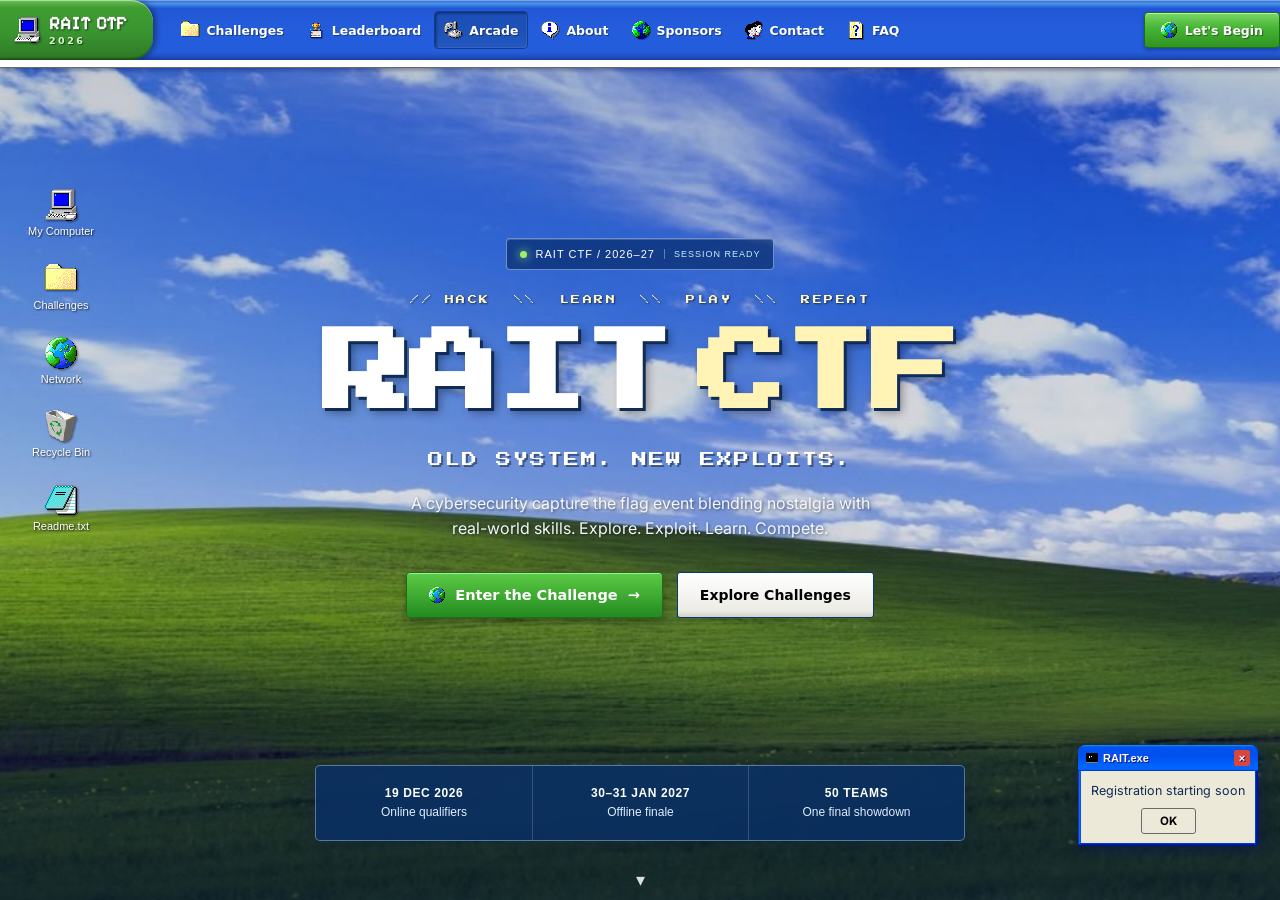
==== commit 14986a3c: "Deploy sponsor email backend" ====
--- a/index.html
+++ b/index.html
@@ -8652,8 +8652,7 @@
       const isLocal = spec.url && !/^https?:\/\//i.test(spec.url);
       const src = spec.url ? (isLocal ? spec.url : ICON_BASE + spec.url) : '';
       return `<span class="xicon" style="display:inline-flex;align-items:center;justify-content:center;width:${size}px;height:${size}px;">
-    <img src="${src}" width="${size}" height="${size}" style="image-rendering:pixelated;" alt=""
-      onerror="this.replaceWith(Object.assign(document.createElement('span'),{textContent:'${spec.emoji}',style:'font-size:'+(${size}*0.8)+'px'}))">
+    <img src="${src}" width="${size}" height="${size}" style="image-rendering:pixelated;" alt="">
   </span>`;
     }
 
@@ -10023,7 +10022,7 @@
       const input = content.querySelector('#term-input');
       input.focus();
       content.addEventListener('click', () => input.focus());
-      function print(txt) { const l = el('div', 'term-line', txt); out.insertBefore(l, out.lastElementChild); out.scrollTop = out.scrollHeight; }
+      function print(txt) { const l = el('div', 'term-line'); l.textContent = txt; out.insertBefore(l, out.lastElementChild); out.scrollTop = out.scrollHeight; }
       const commands = {
         help: () => 'Available commands: help, clear, whoami, date, status, challenges, leaderboard, arcade, rules, about',
         clear: () => { out.querySelectorAll('.term-line').forEach((l, i) => { if (i > 2) l.remove(); }); return null; },
@@ -10041,10 +10040,10 @@
       input.addEventListener('keydown', (e) => {
         if (e.key === 'Enter') {
           const cmd = input.value.trim();
-          print('C:\\Users\\Player&gt; ' + cmd);
+          print('C:\\Users\\Player> ' + cmd);
           input.value = '';
           if (cmd) {
-            const fn = commands[cmd.toLowerCase()];
+            const fn = Object.prototype.hasOwnProperty.call(commands, cmd.toLowerCase()) ? commands[cmd.toLowerCase()] : null;
             const res = fn ? fn() : `'${cmd}' is not recognized as an internal or external command.`;
             if (res !== null && res !== undefined) print(res);
           }
@@ -10128,9 +10127,9 @@
     function buildLogin(content) {
       content.innerHTML = `
     <div class="win-body">
-      <h3 style="margin-top:0;">RAIT CTF Login</h3>
-      <div class="field-row"><label>Username / Email</label><input type="text" id="login-user"></div>
-      <div class="field-row"><label>Password</label><input type="password" id="login-pass"></div>
+      <h3 style="margin-top:0;">RAIT CTF Guest Desktop</h3>
+      <div class="field-row"><label>Display name</label><input type="text" id="login-user"></div>
+      <p>Guest desktop only. This is not an event account. Do not enter passwords.</p>
       <div style="display:flex;gap:8px;justify-content:flex-end;margin-top:14px;">
         <button class="xpbtn" id="login-guest">Continue as Guest</button>
         <button class="xpbtn" id="login-register">Register</button>
@@ -10907,7 +10906,7 @@
       showLanding();
     });
   </script>
-<script id="rait-sponsor-v3">
+<script id="rait-sponsor-v4">
 (function () {
   'use strict';
   const dialog = document.createElement('dialog');
@@ -10922,18 +10921,38 @@
   <label>Phone number (optional)<input name="phone" type="tel" autocomplete="tel" maxlength="30"></label>
   <label class="wide">Interested tier *<select name="tier" required><option value="">Select a tier</option><option>Radiant</option><option>Diamond</option><option>Gold</option><option>Let's discuss</option></select></label>
   <label class="wide">Anything you'd like us to know? (optional)<textarea name="message" rows="3" maxlength="1500"></textarea></label></div>
-  <button class="sponsor-submit" type="submit">Submit →</button>
-  <div class="sponsor-result" role="alert" hidden><p></p></div></form><div class="sponsor-thanks" hidden tabindex="-1"><div class="thanks-icon" aria-hidden="true">✓</div><h2>Thank you!</h2><p>Thank you for your interest in supporting RAIT CTF!</p><button type="button" class="sponsor-submit">Back to the event</button></div>`;
+  <label class="sponsor-consent"><input type="checkbox" name="consent" required> I agree to be contacted about this sponsorship enquiry.</label><label class="sponsor-honeypot" aria-hidden="true">Leave empty<input name="website" tabindex="-1" autocomplete="off"></label><div id="sponsor-verification"></div><p>Your details will be emailed to ctf@rait.ac.in for sponsorship follow-up.</p><button class="sponsor-submit" type="submit">Submit →</button>
+  <div class="sponsor-result" role="alert" hidden><p></p></div></form><div class="sponsor-thanks" hidden tabindex="-1"><div class="thanks-icon" aria-hidden="true">✓</div><h2>Thank you!</h2><p>Your enquiry has been submitted. Thank you for supporting RAIT CTF!</p><button type="button" class="sponsor-submit">Back to the event</button></div>`;
   document.body.appendChild(dialog);
   const form = dialog.querySelector('form');
   const result = dialog.querySelector('.sponsor-result');
   const thanks = dialog.querySelector('.sponsor-thanks');
-  thanks.querySelector('button').addEventListener('click', () => dialog.close());
+  thanks.querySelector('button').addEventListener('click', () => { if (!busy) dialog.close(); });
   const submit = dialog.querySelector('.sponsor-submit');
   document.querySelectorAll('#lp-enter-btn, #lp-rules-btn').forEach(button => button.addEventListener('keydown', e => { if (e.key === 'Enter' || e.key === ' ') { e.preventDefault(); button.click(); } }));
-  let opener;
+  let opener, widget, token = '', busy = false, widgetLoading;
+  function report(message) { result.hidden=false; result.querySelector('p').textContent=message; }
+  async function loadVerification() {
+    if (widget !== undefined) { window.turnstile.reset(widget); return; }
+    if (widgetLoading) return widgetLoading;
+    widgetLoading=(async () => {
+      const response=await fetch('/api/form-config');
+      const config=await response.json();
+      if (!response.ok || !config.ok) throw new Error('Unavailable');
+      if (!window.turnstile) await new Promise((resolve,reject) => {
+        const script=document.createElement('script');
+        script.src='https://challenges.cloudflare.com/turnstile/v0/api.js?render=explicit';
+        script.onload=resolve; script.onerror=() => {script.remove();reject(new Error('Unavailable'));};
+        document.head.appendChild(script);
+      });
+      widget=window.turnstile.render('#sponsor-verification',{sitekey:config.siteKey,action:'sponsor',size:'flexible',callback:value=>{token=value;},'expired-callback':()=>{token='';},'error-callback':()=>{token='';report('Security check could not load. Close and reopen the form to retry.');}});
+    })();
+    try { await widgetLoading; } finally { widgetLoading=null; }
+  }
   function open(button) {
+    if (busy) return;
     opener = button;
+    token = "";
     result.hidden = true;
     thanks.hidden = true;
     form.hidden = false;
@@ -10941,25 +10960,34 @@
     if (tier) form.elements.tier.value = tier;
     dialog.showModal();
     form.elements.name.focus();
+    loadVerification().catch(() => report("The enquiry service is unavailable. Please contact ctf@rait.ac.in."));
   }
   document.querySelectorAll('[data-sponsor], #lp2-sponsor-mail-btn').forEach(button => {
     button.addEventListener('click', e => { e.preventDefault(); open(button); });
   });
-  dialog.querySelector('[aria-label="Close sponsor form"]').addEventListener('click', () => dialog.close());
+  dialog.querySelector('[aria-label="Close sponsor form"]').addEventListener('click', () => { if (!busy) dialog.close(); });
   dialog.addEventListener('click', e => {
     const r = dialog.getBoundingClientRect();
-    if (e.target === dialog && (e.clientX < r.left || e.clientX > r.right || e.clientY < r.top || e.clientY > r.bottom)) dialog.close();
+    if (!busy && e.target === dialog && (e.clientX < r.left || e.clientX > r.right || e.clientY < r.top || e.clientY > r.bottom)) dialog.close();
   });
+  dialog.addEventListener('cancel', e => { if(busy) e.preventDefault(); });
   dialog.addEventListener('close', () => { if (opener) opener.focus(); });
-  form.addEventListener('submit', e => {
+  form.addEventListener('submit', async e => {
     e.preventDefault();
-    ['name','company','email'].forEach(key => { form.elements[key].value = form.elements[key].value.trim(); });
+    if (busy) return;
+    ['name','company','email'].forEach(key => { form.elements[key].value=form.elements[key].value.trim(); });
     if (!form.reportValidity()) return;
-    // Presentation-only confirmation, as requested. No delivery or download.
-    form.reset();
-    form.hidden = true;
-    thanks.hidden = false;
-    thanks.focus();
+    if (!token) { report('Please complete the security check.'); return; }
+    const data=Object.fromEntries(new FormData(form)); data.token=token;
+    busy=true; submit.disabled=true; submit.textContent='Sending…'; result.hidden=true;
+    dialog.setAttribute('aria-busy','true');
+    try {
+      const response=await fetch('/api/sponsor',{method:'POST',headers:{'Content-Type':'application/json'},body:JSON.stringify(data),signal:AbortSignal.timeout(25000)});
+      const receipt=await response.json();
+      if (!response.ok || receipt.ok !== true) throw new Error(receipt.error || 'Unable to submit. Please try again.');
+      form.reset(); form.hidden=true; thanks.hidden=false; thanks.focus();
+    } catch (error) { report(error.name === 'TimeoutError' ? 'The request timed out; delivery could not be confirmed. Contact ctf@rait.ac.in before retrying.' : (error.message || 'Unable to submit. Please try again.')); }
+    finally { busy=false;submit.disabled=false;submit.textContent='Submit →';dialog.removeAttribute('aria-busy');token='';if(widget!==undefined)window.turnstile.reset(widget); }
   });
 })();
 
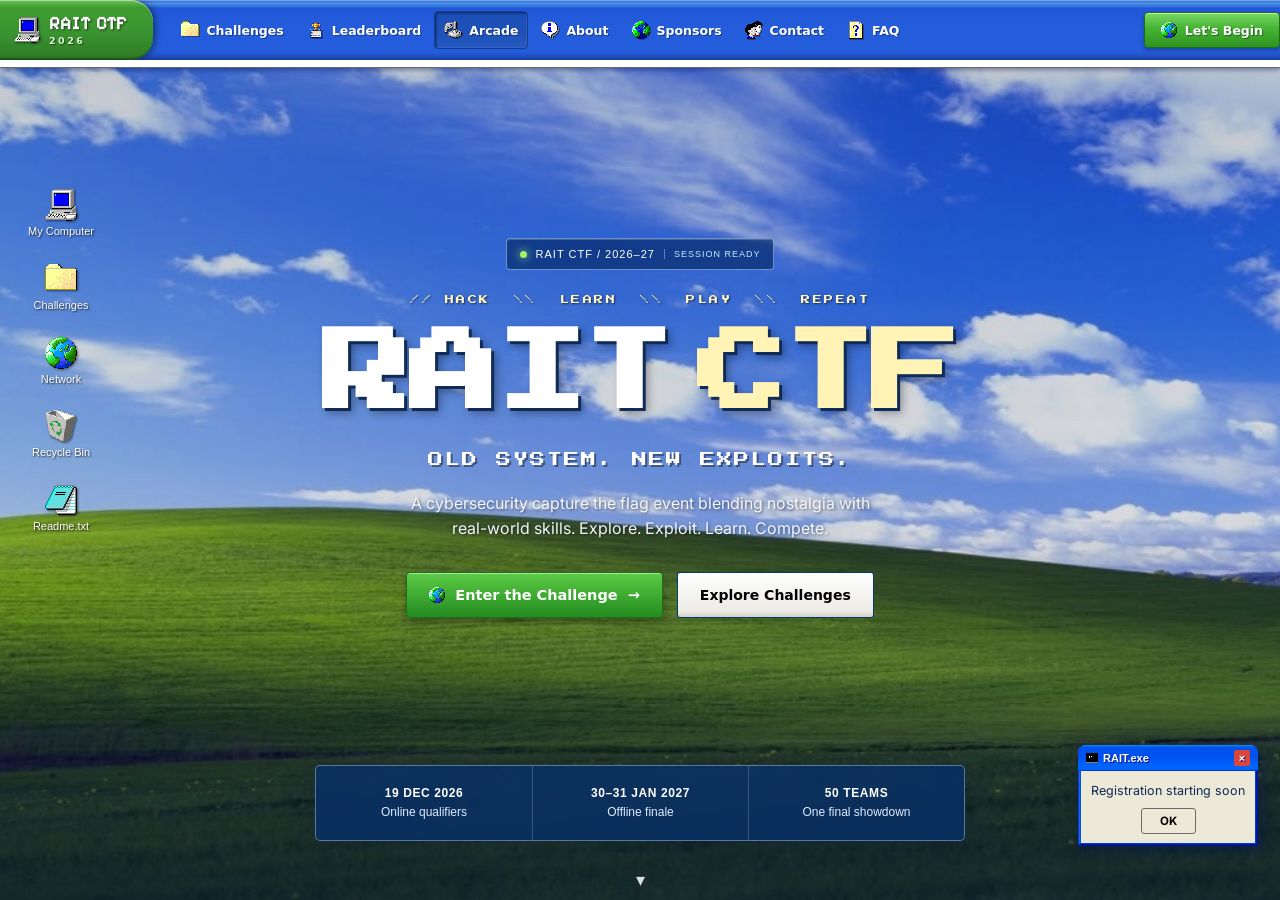
==== commit 6f4bde11: "Update RAIT CTF website" ====
--- a/index.html
+++ b/index.html
@@ -8287,14 +8287,7 @@
             if (ctaEnter) ctaEnter.addEventListener('click', function () { if (typeof showXPLogin === 'function') showXPLogin(); });
 
             /* Become a Sponsor CTA */
-            /* Footer contact link */
-            var footerContact = document.getElementById('x26-footer-contact');
-            if (footerContact) {
-              footerContact.addEventListener('click', function (e) {
-                e.preventDefault();
-                window.location.href = 'mailto:ctf@rait.ac.in';
-              });
-            }
+            /* Footer contact is handled by the Web3Forms contact modal below. */
 
             /* Scroll cue jumps to About */
             var scrollCue = lp.querySelector('.x26-scroll-cue');
@@ -10909,88 +10902,179 @@
 <script id="rait-sponsor-v4">
 (function () {
   'use strict';
+
+  const WEB3FORMS_ACCESS_KEY = '00e75b01-f7c4-42da-9902-d896e0bfb269';
   const dialog = document.createElement('dialog');
   dialog.className = 'sponsor-dialog';
   dialog.setAttribute('aria-labelledby', 'sponsor-heading');
-  dialog.innerHTML = `<div class="sponsor-dialog-title"><img src="assets/icons/community.png" alt=""><span>Sponsorship enquiry.exe</span><button type="button" aria-label="Close sponsor form">×</button></div>
-  <form><h2 id="sponsor-heading">Let's build the next arena.</h2><p>Tell us about your organisation. Let’s find the right partnership for you.</p>
+  dialog.innerHTML = `<div class="sponsor-dialog-title"><img src="assets/icons/community.png" alt=""><span id="sponsor-dialog-caption">Sponsorship enquiry.exe</span><button type="button" aria-label="Close form">×</button></div>
+  <form novalidate>
+  <input type="hidden" name="access_key" value="${WEB3FORMS_ACCESS_KEY}">
+  <input type="hidden" name="from_name" value="RAIT CTF Website">
+  <input type="hidden" name="subject" value="RAIT CTF sponsorship enquiry">
+  <input type="hidden" name="enquiry_type" value="Sponsorship enquiry">
+  <input type="checkbox" name="botcheck" tabindex="-1" aria-hidden="true" style="display:none">
+  <h2 id="sponsor-heading">Let's build the next arena.</h2>
+  <p data-form-description>Tell us about your organisation. Let’s find the right partnership for you.</p>
   <div class="sponsor-fields">
   <label>Contact name *<input name="name" autocomplete="name" required maxlength="100"></label>
-  <label>Company / organisation *<input name="company" autocomplete="organization" required maxlength="120"></label>
+  <label data-form-field="company">Company / organisation *<input name="company" autocomplete="organization" required maxlength="120"></label>
   <label>Email address *<input name="email" type="email" autocomplete="email" required maxlength="160"></label>
   <label>Phone number (optional)<input name="phone" type="tel" autocomplete="tel" maxlength="30"></label>
-  <label class="wide">Interested tier *<select name="tier" required><option value="">Select a tier</option><option>Radiant</option><option>Diamond</option><option>Gold</option><option>Let's discuss</option></select></label>
-  <label class="wide">Anything you'd like us to know? (optional)<textarea name="message" rows="3" maxlength="1500"></textarea></label></div>
-  <label class="sponsor-consent"><input type="checkbox" name="consent" required> I agree to be contacted about this sponsorship enquiry.</label><label class="sponsor-honeypot" aria-hidden="true">Leave empty<input name="website" tabindex="-1" autocomplete="off"></label><div id="sponsor-verification"></div><p>Your details will be emailed to ctf@rait.ac.in for sponsorship follow-up.</p><button class="sponsor-submit" type="submit">Submit →</button>
-  <div class="sponsor-result" role="alert" hidden><p></p></div></form><div class="sponsor-thanks" hidden tabindex="-1"><div class="thanks-icon" aria-hidden="true">✓</div><h2>Thank you!</h2><p>Your enquiry has been submitted. Thank you for supporting RAIT CTF!</p><button type="button" class="sponsor-submit">Back to the event</button></div>`;
+  <label class="wide" data-form-field="tier">Interested tier *<select name="tier" required><option value="">Select a tier</option><option>Radiant</option><option>Diamond</option><option>Gold</option><option>Let's discuss</option></select></label>
+  <label class="wide">Message <textarea name="message" rows="3" maxlength="1500" data-message></textarea></label></div>
+  <label class="sponsor-consent"><input type="checkbox" name="consent" required><span data-consent-text>I agree to be contacted about this sponsorship enquiry.</span></label>
+  <label class="sponsor-honeypot" aria-hidden="true">Leave empty<input name="website" tabindex="-1" autocomplete="off"></label>
+  <p data-form-note>Your details will be sent to ctf@rait.ac.in for sponsorship follow-up.</p>
+  <button class="sponsor-submit" type="submit">Submit enquiry →</button>
+  <div class="sponsor-result" role="alert" aria-live="polite" hidden><p></p></div></form>
+  <div class="sponsor-thanks" hidden tabindex="-1"><div class="thanks-icon" aria-hidden="true">✓</div><h2 data-thanks-heading>Thank you!</h2><p data-thanks-text>Your enquiry has been submitted. Thank you for supporting RAIT CTF!</p><button type="button" class="sponsor-submit">Back to the event</button></div>`;
   document.body.appendChild(dialog);
+
   const form = dialog.querySelector('form');
   const result = dialog.querySelector('.sponsor-result');
   const thanks = dialog.querySelector('.sponsor-thanks');
-  thanks.querySelector('button').addEventListener('click', () => { if (!busy) dialog.close(); });
-  const submit = dialog.querySelector('.sponsor-submit');
-  document.querySelectorAll('#lp-enter-btn, #lp-rules-btn').forEach(button => button.addEventListener('keydown', e => { if (e.key === 'Enter' || e.key === ' ') { e.preventDefault(); button.click(); } }));
-  let opener, widget, token = '', busy = false, widgetLoading;
-  function report(message) { result.hidden=false; result.querySelector('p').textContent=message; }
-  async function loadVerification() {
-    if (widget !== undefined) { window.turnstile.reset(widget); return; }
-    if (widgetLoading) return widgetLoading;
-    widgetLoading=(async () => {
-      const response=await fetch('/api/form-config');
-      const config=await response.json();
-      if (!response.ok || !config.ok) throw new Error('Unavailable');
-      if (!window.turnstile) await new Promise((resolve,reject) => {
-        const script=document.createElement('script');
-        script.src='https://challenges.cloudflare.com/turnstile/v0/api.js?render=explicit';
-        script.onload=resolve; script.onerror=() => {script.remove();reject(new Error('Unavailable'));};
-        document.head.appendChild(script);
-      });
-      widget=window.turnstile.render('#sponsor-verification',{sitekey:config.siteKey,action:'sponsor',size:'flexible',callback:value=>{token=value;},'expired-callback':()=>{token='';},'error-callback':()=>{token='';report('Security check could not load. Close and reopen the form to retry.');}});
-    })();
-    try { await widgetLoading; } finally { widgetLoading=null; }
+  const submit = form.querySelector('.sponsor-submit');
+  const companyField = form.querySelector('[data-form-field="company"]');
+  const tierField = form.querySelector('[data-form-field="tier"]');
+  const description = form.querySelector('[data-form-description]');
+  const formNote = form.querySelector('[data-form-note]');
+  const consentText = form.querySelector('[data-consent-text]');
+  const messageField = form.elements.message;
+  let opener = null;
+  let mode = 'sponsor';
+  let busy = false;
+
+  function report(message) {
+    result.hidden = false;
+    result.querySelector('p').textContent = message;
   }
-  function open(button) {
+
+  function open(button, nextMode) {
     if (busy) return;
     opener = button;
-    token = "";
+    mode = nextMode;
+    form.reset();
     result.hidden = true;
     thanks.hidden = true;
     form.hidden = false;
-    const tier = button.getAttribute('data-sponsor');
-    if (tier) form.elements.tier.value = tier;
+    form.elements.website.value = '';
+
+    const isSponsor = mode === 'sponsor';
+    dialog.querySelector('#sponsor-dialog-caption').textContent = isSponsor ? 'Sponsorship enquiry.exe' : 'Contact RAIT CTF.exe';
+    dialog.querySelector('#sponsor-heading').textContent = isSponsor ? "Let's build the next arena." : 'Contact the RAIT CTF team.';
+    description.textContent = isSponsor
+      ? 'Tell us about your organisation. Let’s find the right partnership for you.'
+      : 'Send us a message and the RAIT CTF team will get back to you.';
+    companyField.hidden = !isSponsor;
+    form.elements.company.required = isSponsor;
+    tierField.hidden = !isSponsor;
+    form.elements.tier.required = isSponsor;
+    messageField.required = !isSponsor;
+    form.elements.enquiry_type.value = isSponsor ? 'Sponsorship enquiry' : 'General contact';
+    form.elements.subject.value = isSponsor ? 'RAIT CTF sponsorship enquiry' : 'RAIT CTF contact enquiry';
+    consentText.textContent = isSponsor
+      ? 'I agree to be contacted about this sponsorship enquiry.'
+      : 'I agree to be contacted about this enquiry.';
+    formNote.textContent = isSponsor
+      ? 'Your details will be sent to ctf@rait.ac.in for sponsorship follow-up.'
+      : 'Your message will be sent to ctf@rait.ac.in.';
+    submit.textContent = isSponsor ? 'Submit enquiry →' : 'Send message →';
+
+    const tier = button && button.getAttribute('data-sponsor');
+    if (isSponsor && tier && tier !== 'true') form.elements.tier.value = tier;
     dialog.showModal();
     form.elements.name.focus();
-    loadVerification().catch(() => report("The enquiry service is unavailable. Please contact ctf@rait.ac.in."));
   }
+
   document.querySelectorAll('[data-sponsor], #lp2-sponsor-mail-btn').forEach(button => {
-    button.addEventListener('click', e => { e.preventDefault(); open(button); });
+    button.addEventListener('click', event => {
+      event.preventDefault();
+      open(button, 'sponsor');
+    });
   });
-  dialog.querySelector('[aria-label="Close sponsor form"]').addEventListener('click', () => { if (!busy) dialog.close(); });
-  dialog.addEventListener('click', e => {
-    const r = dialog.getBoundingClientRect();
-    if (!busy && e.target === dialog && (e.clientX < r.left || e.clientX > r.right || e.clientY < r.top || e.clientY > r.bottom)) dialog.close();
+
+  document.querySelectorAll('#x26-footer-contact, .x26-footer-social[href^="mailto:ctf@rait.ac.in"]').forEach(button => {
+    button.addEventListener('click', event => {
+      event.preventDefault();
+      open(button, 'contact');
+    });
   });
-  dialog.addEventListener('cancel', e => { if(busy) e.preventDefault(); });
-  dialog.addEventListener('close', () => { if (opener) opener.focus(); });
-  form.addEventListener('submit', async e => {
-    e.preventDefault();
+
+  thanks.querySelector('button').addEventListener('click', () => {
+    if (!busy) dialog.close();
+  });
+  dialog.querySelector('[aria-label="Close form"]').addEventListener('click', () => {
+    if (!busy) dialog.close();
+  });
+  dialog.addEventListener('click', event => {
+    const rect = dialog.getBoundingClientRect();
+    if (!busy && event.target === dialog && (event.clientX < rect.left || event.clientX > rect.right || event.clientY < rect.top || event.clientY > rect.bottom)) dialog.close();
+  });
+  dialog.addEventListener('cancel', event => {
+    if (busy) event.preventDefault();
+  });
+  dialog.addEventListener('close', () => {
+    if (opener) opener.focus();
+  });
+
+  form.addEventListener('submit', async event => {
+    event.preventDefault();
     if (busy) return;
-    ['name','company','email'].forEach(key => { form.elements[key].value=form.elements[key].value.trim(); });
+
+    ['name', 'company', 'email', 'phone', 'message'].forEach(key => {
+      form.elements[key].value = form.elements[key].value.trim();
+    });
     if (!form.reportValidity()) return;
-    if (!token) { report('Please complete the security check.'); return; }
-    const data=Object.fromEntries(new FormData(form)); data.token=token;
-    busy=true; submit.disabled=true; submit.textContent='Sending…'; result.hidden=true;
-    dialog.setAttribute('aria-busy','true');
+
+    // Quietly reject submissions caught by the honeypot.
+    if (form.elements.website.value || form.elements.botcheck.checked) {
+      report('Unable to submit your enquiry right now. Please try again later.');
+      return;
+    }
+
+    const data = Object.fromEntries(new FormData(form));
+    delete data.website;
+    busy = true;
+    submit.disabled = true;
+    submit.textContent = 'Sending…';
+    result.hidden = true;
+    dialog.setAttribute('aria-busy', 'true');
+
     try {
-      const response=await fetch('/api/sponsor',{method:'POST',headers:{'Content-Type':'application/json'},body:JSON.stringify(data),signal:AbortSignal.timeout(25000)});
-      const receipt=await response.json();
-      if (!response.ok || receipt.ok !== true) throw new Error(receipt.error || 'Unable to submit. Please try again.');
-      form.reset(); form.hidden=true; thanks.hidden=false; thanks.focus();
-    } catch (error) { report(error.name === 'TimeoutError' ? 'The request timed out; delivery could not be confirmed. Contact ctf@rait.ac.in before retrying.' : (error.message || 'Unable to submit. Please try again.')); }
-    finally { busy=false;submit.disabled=false;submit.textContent='Submit →';dialog.removeAttribute('aria-busy');token='';if(widget!==undefined)window.turnstile.reset(widget); }
+      const response = await fetch('https://api.web3forms.com/submit', {
+        method: 'POST',
+        headers: { 'Content-Type': 'application/json', 'Accept': 'application/json' },
+        body: JSON.stringify(data),
+        signal: AbortSignal.timeout(25000)
+      });
+      let receipt = {};
+      try { receipt = await response.json(); } catch { /* handled below */ }
+      if (!response.ok || receipt.success !== true) {
+        const message = receipt.message || (receipt.body && receipt.body.message);
+        throw new Error(message || 'Unable to send your enquiry. Please try again.');
+      }
+
+      form.reset();
+      form.hidden = true;
+      thanks.querySelector('[data-thanks-heading]').textContent = mode === 'sponsor' ? 'Thank you!' : 'Message sent!';
+      thanks.querySelector('[data-thanks-text]').textContent = mode === 'sponsor'
+        ? 'Your sponsorship enquiry has been submitted. Thank you for supporting RAIT CTF!'
+        : 'Your message has been sent to the RAIT CTF team. We’ll get back to you as soon as we can.';
+      thanks.hidden = false;
+      thanks.focus();
+    } catch (error) {
+      report(error.name === 'TimeoutError'
+        ? 'The request timed out, so delivery could not be confirmed. Please check with ctf@rait.ac.in before retrying.'
+        : (error.message || 'Unable to send your enquiry. Please try again.'));
+    } finally {
+      busy = false;
+      submit.disabled = false;
+      submit.textContent = mode === 'sponsor' ? 'Submit enquiry →' : 'Send message →';
+      dialog.removeAttribute('aria-busy');
+    }
   });
 })();
-
 </script>
 </body>
 
